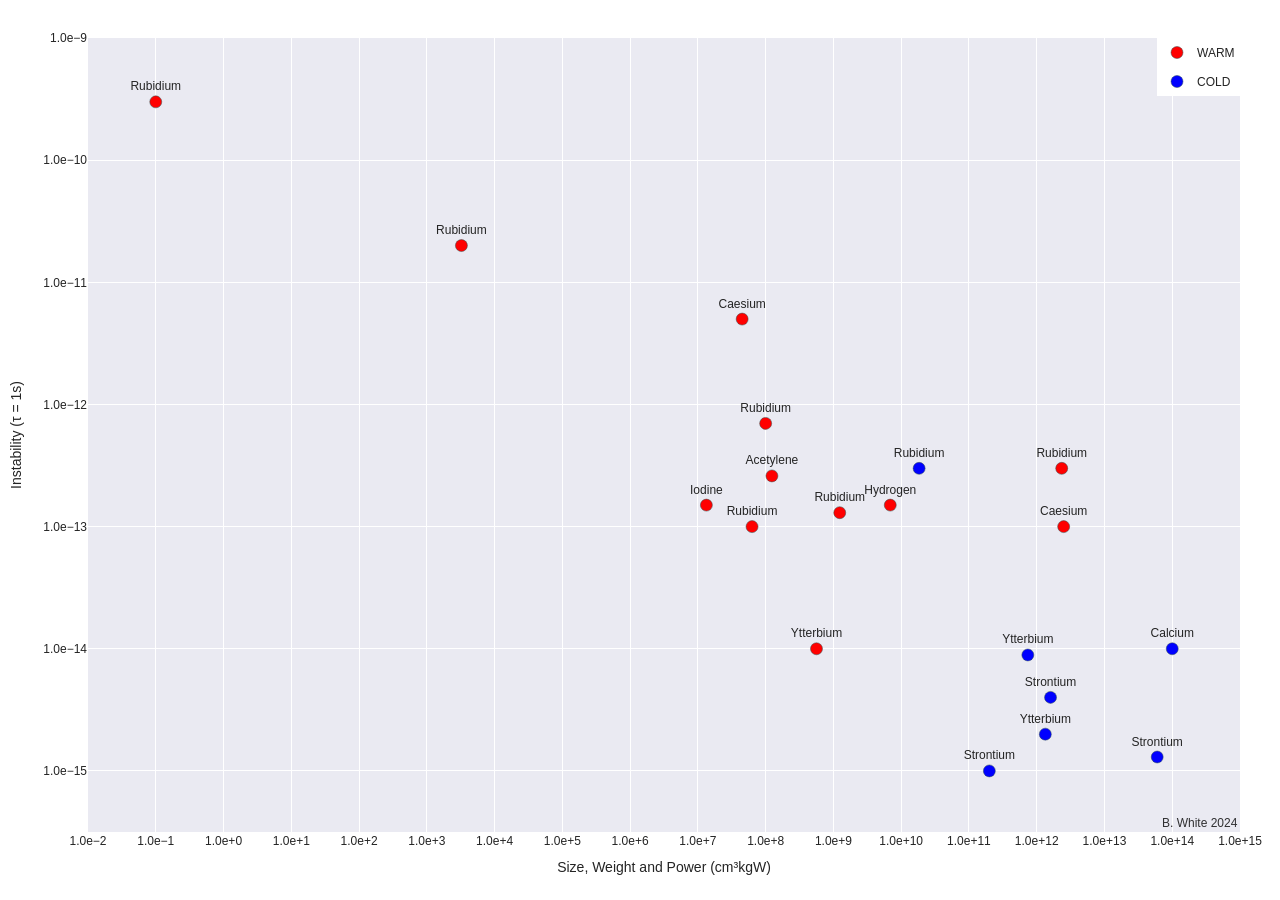
==== atom-plot.html @ 575341ea "updated cold/warm atoms section" ====
<html>
<head><meta charset="utf-8" /></head>
<body>
    <div>                        <script type="text/javascript">window.PlotlyConfig = {MathJaxConfig: 'local'};</script>
        <script type="text/javascript">/**
* plotly.js v2.29.1
* Copyright 2012-2024, Plotly, Inc.
* All rights reserved.
* Licensed under the MIT license
*/
/*! For license information please see plotly.min.js.LICENSE.txt */
!function(t,e){"object"==typeof exports&&"object"==typeof module?module.exports=e():"function"==typeof define&&define.amd?define([],e):"object"==typeof exports?exports.Plotly=e():t.Plotly=e()}(self,(function(){return function(){var t={79288:function(t,e,r){"use strict";var n=r(3400),i={"X,X div":'direction:ltr;font-family:"Open Sans",verdana,arial,sans-serif;margin:0;padding:0;',"X input,X button":'font-family:"Open Sans",verdana,arial,sans-serif;',"X input:focus,X button:focus":"outline:none;","X a":"text-decoration:none;","X a:hover":"text-decoration:none;","X .crisp":"shape-rendering:crispEdges;","X .user-select-none":"-webkit-user-select:none;-moz-user-select:none;-ms-user-select:none;-o-user-select:none;user-select:none;","X svg":"overflow:hidden;","X svg a":"fill:#447adb;","X svg a:hover":"fill:#3c6dc5;","X .main-svg":"position:absolute;top:0;left:0;pointer-events:none;","X .main-svg .draglayer":"pointer-events:all;","X .cursor-default":"cursor:default;","X .cursor-pointer":"cursor:pointer;","X .cursor-crosshair":"cursor:crosshair;","X .cursor-move":"cursor:move;","X .cursor-col-resize":"cursor:col-resize;","X .cursor-row-resize":"cursor:row-resize;","X .cursor-ns-resize":"cursor:ns-resize;","X .cursor-ew-resize":"cursor:ew-resize;","X .cursor-sw-resize":"cursor:sw-resize;","X .cursor-s-resize":"cursor:s-resize;","X .cursor-se-resize":"cursor:se-resize;","X .cursor-w-resize":"cursor:w-resize;","X .cursor-e-resize":"cursor:e-resize;","X .cursor-nw-resize":"cursor:nw-resize;","X .cursor-n-resize":"cursor:n-resize;","X .cursor-ne-resize":"cursor:ne-resize;","X .cursor-grab":"cursor:-webkit-grab;cursor:grab;","X .modebar":"position:absolute;top:2px;right:2px;","X .ease-bg":"-webkit-transition:background-color .3s ease 0s;-moz-transition:background-color .3s ease 0s;-ms-transition:background-color .3s ease 0s;-o-transition:background-color .3s ease 0s;transition:background-color .3s ease 0s;","X .modebar--hover>:not(.watermark)":"opacity:0;-webkit-transition:opacity .3s ease 0s;-moz-transition:opacity .3s ease 0s;-ms-transition:opacity .3s ease 0s;-o-transition:opacity .3s ease 0s;transition:opacity .3s ease 0s;","X:hover .modebar--hover .modebar-group":"opacity:1;","X .modebar-group":"float:left;display:inline-block;box-sizing:border-box;padding-left:8px;position:relative;vertical-align:middle;white-space:nowrap;","X .modebar-btn":"position:relative;font-size:16px;padding:3px 4px;height:22px;cursor:pointer;line-height:normal;box-sizing:border-box;","X .modebar-btn svg":"position:relative;top:2px;","X .modebar.vertical":"display:flex;flex-direction:column;flex-wrap:wrap;align-content:flex-end;max-height:100%;","X .modebar.vertical svg":"top:-1px;","X .modebar.vertical .modebar-group":"display:block;float:none;padding-left:0px;padding-bottom:8px;","X .modebar.vertical .modebar-group .modebar-btn":"display:block;text-align:center;","X [data-title]:before,X [data-title]:after":"position:absolute;-webkit-transform:translate3d(0, 0, 0);-moz-transform:translate3d(0, 0, 0);-ms-transform:translate3d(0, 0, 0);-o-transform:translate3d(0, 0, 0);transform:translate3d(0, 0, 0);display:none;opacity:0;z-index:1001;pointer-events:none;top:110%;right:50%;","X [data-title]:hover:before,X [data-title]:hover:after":"display:block;opacity:1;","X [data-title]:before":'content:"";position:absolute;background:rgba(0,0,0,0);border:6px solid rgba(0,0,0,0);z-index:1002;margin-top:-12px;border-bottom-color:#69738a;margin-right:-6px;',"X [data-title]:after":"content:attr(data-title);background:#69738a;color:#fff;padding:8px 10px;font-size:12px;line-height:12px;white-space:nowrap;margin-right:-18px;border-radius:2px;","X .vertical [data-title]:before,X .vertical [data-title]:after":"top:0%;right:200%;","X .vertical [data-title]:before":"border:6px solid rgba(0,0,0,0);border-left-color:#69738a;margin-top:8px;margin-right:-30px;",Y:'font-family:"Open Sans",verdana,arial,sans-serif;position:fixed;top:50px;right:20px;z-index:10000;font-size:10pt;max-width:180px;',"Y p":"margin:0;","Y .notifier-note":"min-width:180px;max-width:250px;border:1px solid #fff;z-index:3000;margin:0;background-color:#8c97af;background-color:rgba(140,151,175,.9);color:#fff;padding:10px;overflow-wrap:break-word;word-wrap:break-word;-ms-hyphens:auto;-webkit-hyphens:auto;hyphens:auto;","Y .notifier-close":"color:#fff;opacity:.8;float:right;padding:0 5px;background:none;border:none;font-size:20px;font-weight:bold;line-height:20px;","Y .notifier-close:hover":"color:#444;text-decoration:none;cursor:pointer;"};for(var a in i){var o=a.replace(/^,/," ,").replace(/X/g,".js-plotly-plot .plotly").replace(/Y/g,".plotly-notifier");n.addStyleRule(o,i[a])}},86712:function(t,e,r){"use strict";t.exports=r(84224)},37240:function(t,e,r){"use strict";t.exports=r(51132)},29744:function(t,e,r){"use strict";t.exports=r(94456)},29352:function(t,e,r){"use strict";t.exports=r(67244)},96144:function(t,e,r){"use strict";t.exports=r(97776)},53219:function(t,e,r){"use strict";t.exports=r(61712)},4624:function(t,e,r){"use strict";t.exports=r(95856)},54543:function(t,e,r){"use strict";t.exports=r(54272)},45e3:function(t,e,r){"use strict";t.exports=r(85404)},62300:function(t,e,r){"use strict";t.exports=r(26048)},6920:function(t,e,r){"use strict";t.exports=r(66240)},10264:function(t,e,r){"use strict";t.exports=r(40448)},32016:function(t,e,r){"use strict";t.exports=r(64884)},27528:function(t,e,r){"use strict";t.exports=r(15088)},75556:function(t,e,r){"use strict";t.exports=r(76744)},39204:function(t,e,r){"use strict";t.exports=r(94704)},73996:function(t,e,r){"use strict";t.exports=r(62396)},16489:function(t,e,r){"use strict";t.exports=r(32028)},5e3:function(t,e,r){"use strict";t.exports=r(81932)},77280:function(t,e,r){"use strict";t.exports=r(45536)},33992:function(t,e,r){"use strict";t.exports=r(42600)},17600:function(t,e,r){"use strict";t.exports=r(21536)},49116:function(t,e,r){"use strict";t.exports=r(65664)},46808:function(t,e,r){"use strict";t.exports=r(29044)},36168:function(t,e,r){"use strict";t.exports=r(48928)},13792:function(t,e,r){"use strict";var n=r(32016);n.register([r(37240),r(29352),r(5e3),r(33992),r(17600),r(49116),r(6920),r(67484),r(79440),r(39204),r(83096),r(36168),r(20260),r(63560),r(65832),r(46808),r(73996),r(48824),r(89904),r(25120),r(13752),r(4340),r(62300),r(29800),r(8363),r(54543),r(86636),r(42192),r(32140),r(77280),r(89296),r(56816),r(70192),r(45e3),r(27528),r(84764),r(3920),r(50248),r(4624),r(69967),r(10264),r(86152),r(53219),r(81604),r(63796),r(29744),r(89336),r(86712),r(75556),r(16489),r(97312),r(96144)]),t.exports=n},3920:function(t,e,r){"use strict";t.exports=r(43480)},25120:function(t,e,r){"use strict";t.exports=r(6296)},4340:function(t,e,r){"use strict";t.exports=r(7404)},86152:function(t,e,r){"use strict";t.exports=r(65456)},56816:function(t,e,r){"use strict";t.exports=r(22020)},89296:function(t,e,r){"use strict";t.exports=r(29928)},20260:function(t,e,r){"use strict";t.exports=r(75792)},32140:function(t,e,r){"use strict";t.exports=r(156)},84764:function(t,e,r){"use strict";t.exports=r(45499)},48824:function(t,e,r){"use strict";t.exports=r(3296)},69967:function(t,e,r){"use strict";t.exports=r(4184)},8363:function(t,e,r){"use strict";t.exports=r(36952)},86636:function(t,e,r){"use strict";t.exports=r(38983)},70192:function(t,e,r){"use strict";t.exports=r(11572)},81604:function(t,e,r){"use strict";t.exports=r(76924)},63796:function(t,e,r){"use strict";t.exports=r(62944)},89336:function(t,e,r){"use strict";t.exports=r(95443)},67484:function(t,e,r){"use strict";t.exports=r(34864)},97312:function(t,e,r){"use strict";t.exports=r(76272)},42192:function(t,e,r){"use strict";t.exports=r(97924)},29800:function(t,e,r){"use strict";t.exports=r(15436)},63560:function(t,e,r){"use strict";t.exports=r(5621)},89904:function(t,e,r){"use strict";t.exports=r(91304)},50248:function(t,e,r){"use strict";t.exports=r(41724)},65832:function(t,e,r){"use strict";t.exports=r(31991)},79440:function(t,e,r){"use strict";t.exports=r(22869)},13752:function(t,e,r){"use strict";t.exports=r(67776)},83096:function(t,e,r){"use strict";t.exports=r(95952)},72196:function(t){"use strict";t.exports=[{path:"",backoff:0},{path:"M-2.4,-3V3L0.6,0Z",backoff:.6},{path:"M-3.7,-2.5V2.5L1.3,0Z",backoff:1.3},{path:"M-4.45,-3L-1.65,-0.2V0.2L-4.45,3L1.55,0Z",backoff:1.55},{path:"M-2.2,-2.2L-0.2,-0.2V0.2L-2.2,2.2L-1.4,3L1.6,0L-1.4,-3Z",backoff:1.6},{path:"M-4.4,-2.1L-0.6,-0.2V0.2L-4.4,2.1L-4,3L2,0L-4,-3Z",backoff:2},{path:"M2,0A2,2 0 1,1 0,-2A2,2 0 0,1 2,0Z",backoff:0,noRotate:!0},{path:"M2,2V-2H-2V2Z",backoff:0,noRotate:!0}]},13916:function(t,e,r){"use strict";var n=r(72196),i=r(25376),a=r(33816),o=r(31780).templatedArray;r(36208),t.exports=o("annotation",{visible:{valType:"boolean",dflt:!0,editType:"calc+arraydraw"},text:{valType:"string",editType:"calc+arraydraw"},textangle:{valType:"angle",dflt:0,editType:"calc+arraydraw"},font:i({editType:"calc+arraydraw",colorEditType:"arraydraw"}),width:{valType:"number",min:1,dflt:null,editType:"calc+arraydraw"},height:{valType:"number",min:1,dflt:null,editType:"calc+arraydraw"},opacity:{valType:"number",min:0,max:1,dflt:1,editType:"arraydraw"},align:{valType:"enumerated",values:["left","center","right"],dflt:"center",editType:"arraydraw"},valign:{valType:"enumerated",values:["top","middle","bottom"],dflt:"middle",editType:"arraydraw"},bgcolor:{valType:"color",dflt:"rgba(0,0,0,0)",editType:"arraydraw"},bordercolor:{valType:"color",dflt:"rgba(0,0,0,0)",editType:"arraydraw"},borderpad:{valType:"number",min:0,dflt:1,editType:"calc+arraydraw"},borderwidth:{valType:"number",min:0,dflt:1,editType:"calc+arraydraw"},showarrow:{valType:"boolean",dflt:!0,editType:"calc+arraydraw"},arrowcolor:{valType:"color",editType:"arraydraw"},arrowhead:{valType:"integer",min:0,max:n.length,dflt:1,editType:"arraydraw"},startarrowhead:{valType:"integer",min:0,max:n.length,dflt:1,editType:"arraydraw"},arrowside:{valType:"flaglist",flags:["end","start"],extras:["none"],dflt:"end",editType:"arraydraw"},arrowsize:{valType:"number",min:.3,dflt:1,editType:"calc+arraydraw"},startarrowsize:{valType:"number",min:.3,dflt:1,editType:"calc+arraydraw"},arrowwidth:{valType:"number",min:.1,editType:"calc+arraydraw"},standoff:{valType:"number",min:0,dflt:0,editType:"calc+arraydraw"},startstandoff:{valType:"number",min:0,dflt:0,editType:"calc+arraydraw"},ax:{valType:"any",editType:"calc+arraydraw"},ay:{valType:"any",editType:"calc+arraydraw"},axref:{valType:"enumerated",dflt:"pixel",values:["pixel",a.idRegex.x.toString()],editType:"calc"},ayref:{valType:"enumerated",dflt:"pixel",values:["pixel",a.idRegex.y.toString()],editType:"calc"},xref:{valType:"enumerated",values:["paper",a.idRegex.x.toString()],editType:"calc"},x:{valType:"any",editType:"calc+arraydraw"},xanchor:{valType:"enumerated",values:["auto","left","center","right"],dflt:"auto",editType:"calc+arraydraw"},xshift:{valType:"number",dflt:0,editType:"calc+arraydraw"},yref:{valType:"enumerated",values:["paper",a.idRegex.y.toString()],editType:"calc"},y:{valType:"any",editType:"calc+arraydraw"},yanchor:{valType:"enumerated",values:["auto","top","middle","bottom"],dflt:"auto",editType:"calc+arraydraw"},yshift:{valType:"number",dflt:0,editType:"calc+arraydraw"},clicktoshow:{valType:"enumerated",values:[!1,"onoff","onout"],dflt:!1,editType:"arraydraw"},xclick:{valType:"any",editType:"arraydraw"},yclick:{valType:"any",editType:"arraydraw"},hovertext:{valType:"string",editType:"arraydraw"},hoverlabel:{bgcolor:{valType:"color",editType:"arraydraw"},bordercolor:{valType:"color",editType:"arraydraw"},font:i({editType:"arraydraw"}),editType:"arraydraw"},captureevents:{valType:"boolean",editType:"arraydraw"},editType:"calc",_deprecated:{ref:{valType:"string",editType:"calc"}}})},90272:function(t,e,r){"use strict";var n=r(3400),i=r(54460),a=r(23816).draw;function o(t){var e=t._fullLayout;n.filterVisible(e.annotations).forEach((function(e){var r=i.getFromId(t,e.xref),n=i.getFromId(t,e.yref),a=i.getRefType(e.xref),o=i.getRefType(e.yref);e._extremes={},"range"===a&&s(e,r),"range"===o&&s(e,n)}))}function s(t,e){var r,n=e._id,a=n.charAt(0),o=t[a],s=t["a"+a],l=t[a+"ref"],u=t["a"+a+"ref"],c=t["_"+a+"padplus"],f=t["_"+a+"padminus"],h={x:1,y:-1}[a]*t[a+"shift"],p=3*t.arrowsize*t.arrowwidth||0,d=p+h,v=p-h,g=3*t.startarrowsize*t.arrowwidth||0,y=g+h,m=g-h;if(u===l){var x=i.findExtremes(e,[e.r2c(o)],{ppadplus:d,ppadminus:v}),b=i.findExtremes(e,[e.r2c(s)],{ppadplus:Math.max(c,y),ppadminus:Math.max(f,m)});r={min:[x.min[0],b.min[0]],max:[x.max[0],b.max[0]]}}else y=s?y+s:y,m=s?m-s:m,r=i.findExtremes(e,[e.r2c(o)],{ppadplus:Math.max(c,d,y),ppadminus:Math.max(f,v,m)});t._extremes[n]=r}t.exports=function(t){var e=t._fullLayout;if(n.filterVisible(e.annotations).length&&t._fullData.length)return n.syncOrAsync([a,o],t)}},42300:function(t,e,r){"use strict";var n=r(3400),i=r(24040),a=r(31780).arrayEditor;function o(t,e){var r,n,i,a,o,l,u,c=t._fullLayout.annotations,f=[],h=[],p=[],d=(e||[]).length;for(r=0;r<c.length;r++)if(a=(i=c[r]).clicktoshow){for(n=0;n<d;n++)if(l=(o=e[n]).xaxis,u=o.yaxis,l._id===i.xref&&u._id===i.yref&&l.d2r(o.x)===s(i._xclick,l)&&u.d2r(o.y)===s(i._yclick,u)){(i.visible?"onout"===a?h:p:f).push(r);break}n===d&&i.visible&&"onout"===a&&h.push(r)}return{on:f,off:h,explicitOff:p}}function s(t,e){return"log"===e.type?e.l2r(t):e.d2r(t)}t.exports={hasClickToShow:function(t,e){var r=o(t,e);return r.on.length>0||r.explicitOff.length>0},onClick:function(t,e){var r,s,l=o(t,e),u=l.on,c=l.off.concat(l.explicitOff),f={},h=t._fullLayout.annotations;if(u.length||c.length){for(r=0;r<u.length;r++)(s=a(t.layout,"annotations",h[u[r]])).modifyItem("visible",!0),n.extendFlat(f,s.getUpdateObj());for(r=0;r<c.length;r++)(s=a(t.layout,"annotations",h[c[r]])).modifyItem("visible",!1),n.extendFlat(f,s.getUpdateObj());return i.call("update",t,{},f)}}}},87192:function(t,e,r){"use strict";var n=r(3400),i=r(76308);t.exports=function(t,e,r,a){a("opacity");var o=a("bgcolor"),s=a("bordercolor"),l=i.opacity(s);a("borderpad");var u=a("borderwidth"),c=a("showarrow");if(a("text",c?" ":r._dfltTitle.annotation),a("textangle"),n.coerceFont(a,"font",r.font),a("width"),a("align"),a("height")&&a("valign"),c){var f,h,p=a("arrowside");-1!==p.indexOf("end")&&(f=a("arrowhead"),h=a("arrowsize")),-1!==p.indexOf("start")&&(a("startarrowhead",f),a("startarrowsize",h)),a("arrowcolor",l?e.bordercolor:i.defaultLine),a("arrowwidth",2*(l&&u||1)),a("standoff"),a("startstandoff")}var d=a("hovertext"),v=r.hoverlabel||{};if(d){var g=a("hoverlabel.bgcolor",v.bgcolor||(i.opacity(o)?i.rgb(o):i.defaultLine)),y=a("hoverlabel.bordercolor",v.bordercolor||i.contrast(g));n.coerceFont(a,"hoverlabel.font",{family:v.font.family,size:v.font.size,color:v.font.color||y})}a("captureevents",!!d)}},26828:function(t,e,r){"use strict";var n=r(38248),i=r(36896);t.exports=function(t,e,r,a){e=e||{};var o="log"===r&&"linear"===e.type,s="linear"===r&&"log"===e.type;if(o||s)for(var l,u,c=t._fullLayout.annotations,f=e._id.charAt(0),h=0;h<c.length;h++)l=c[h],u="annotations["+h+"].",l[f+"ref"]===e._id&&p(f),l["a"+f+"ref"]===e._id&&p("a"+f);function p(t){var r=l[t],s=null;s=o?i(r,e.range):Math.pow(10,r),n(s)||(s=null),a(u+t,s)}}},45216:function(t,e,r){"use strict";var n=r(3400),i=r(54460),a=r(51272),o=r(87192),s=r(13916);function l(t,e,r){function a(r,i){return n.coerce(t,e,s,r,i)}var l=a("visible"),u=a("clicktoshow");if(l||u){o(t,e,r,a);for(var c=e.showarrow,f=["x","y"],h=[-10,-30],p={_fullLayout:r},d=0;d<2;d++){var v=f[d],g=i.coerceRef(t,e,p,v,"","paper");if("paper"!==g&&i.getFromId(p,g)._annIndices.push(e._index),i.coercePosition(e,p,a,g,v,.5),c){var y="a"+v,m=i.coerceRef(t,e,p,y,"pixel",["pixel","paper"]);"pixel"!==m&&m!==g&&(m=e[y]="pixel");var x="pixel"===m?h[d]:.4;i.coercePosition(e,p,a,m,y,x)}a(v+"anchor"),a(v+"shift")}if(n.noneOrAll(t,e,["x","y"]),c&&n.noneOrAll(t,e,["ax","ay"]),u){var b=a("xclick"),_=a("yclick");e._xclick=void 0===b?e.x:i.cleanPosition(b,p,e.xref),e._yclick=void 0===_?e.y:i.cleanPosition(_,p,e.yref)}}}t.exports=function(t,e){a(t,e,{name:"annotations",handleItemDefaults:l})}},23816:function(t,e,r){"use strict";var n=r(33428),i=r(24040),a=r(7316),o=r(3400),s=o.strTranslate,l=r(54460),u=r(76308),c=r(43616),f=r(93024),h=r(72736),p=r(93972),d=r(86476),v=r(31780).arrayEditor,g=r(33652);function y(t,e){var r=t._fullLayout.annotations[e]||{},n=l.getFromId(t,r.xref),i=l.getFromId(t,r.yref);n&&n.setScale(),i&&i.setScale(),x(t,r,e,!1,n,i)}function m(t,e,r,n,i){var a=i[r],o=i[r+"ref"],s=-1!==r.indexOf("y"),u="domain"===l.getRefType(o),c=s?n.h:n.w;return t?u?a+(s?-e:e)/t._length:t.p2r(t.r2p(a)+e):a+(s?-e:e)/c}function x(t,e,r,a,y,x){var b,_,w=t._fullLayout,T=t._fullLayout._size,k=t._context.edits;a?(b="annotation-"+a,_=a+".annotations"):(b="annotation",_="annotations");var A=v(t.layout,_,e),M=A.modifyBase,S=A.modifyItem,E=A.getUpdateObj;w._infolayer.selectAll("."+b+'[data-index="'+r+'"]').remove();var L="clip"+w._uid+"_ann"+r;if(e._input&&!1!==e.visible){var C={x:{},y:{}},P=+e.textangle||0,O=w._infolayer.append("g").classed(b,!0).attr("data-index",String(r)).style("opacity",e.opacity),I=O.append("g").classed("annotation-text-g",!0),D=k[e.showarrow?"annotationTail":"annotationPosition"],z=e.captureevents||k.annotationText||D,R=I.append("g").style("pointer-events",z?"all":null).call(p,"pointer").on("click",(function(){t._dragging=!1,t.emit("plotly_clickannotation",W(n.event))}));e.hovertext&&R.on("mouseover",(function(){var r=e.hoverlabel,n=r.font,i=this.getBoundingClientRect(),a=t.getBoundingClientRect();f.loneHover({x0:i.left-a.left,x1:i.right-a.left,y:(i.top+i.bottom)/2-a.top,text:e.hovertext,color:r.bgcolor,borderColor:r.bordercolor,fontFamily:n.family,fontSize:n.size,fontColor:n.color},{container:w._hoverlayer.node(),outerContainer:w._paper.node(),gd:t})})).on("mouseout",(function(){f.loneUnhover(w._hoverlayer.node())}));var F=e.borderwidth,B=e.borderpad,N=F+B,j=R.append("rect").attr("class","bg").style("stroke-width",F+"px").call(u.stroke,e.bordercolor).call(u.fill,e.bgcolor),U=e.width||e.height,V=w._topclips.selectAll("#"+L).data(U?[0]:[]);V.enter().append("clipPath").classed("annclip",!0).attr("id",L).append("rect"),V.exit().remove();var q=e.font,H=w._meta?o.templateString(e.text,w._meta):e.text,G=R.append("text").classed("annotation-text",!0).text(H);k.annotationText?G.call(h.makeEditable,{delegate:R,gd:t}).call(Y).on("edit",(function(r){e.text=r,this.call(Y),S("text",r),y&&y.autorange&&M(y._name+".autorange",!0),x&&x.autorange&&M(x._name+".autorange",!0),i.call("_guiRelayout",t,E())})):G.call(Y)}else n.selectAll("#"+L).remove();function W(t){var n={index:r,annotation:e._input,fullAnnotation:e,event:t};return a&&(n.subplotId=a),n}function Y(r){return r.call(c.font,q).attr({"text-anchor":{left:"start",right:"end"}[e.align]||"middle"}),h.convertToTspans(r,t,X),r}function X(){var r=G.selectAll("a");1===r.size()&&r.text()===G.text()&&R.insert("a",":first-child").attr({"xlink:xlink:href":r.attr("xlink:href"),"xlink:xlink:show":r.attr("xlink:show")}).style({cursor:"pointer"}).node().appendChild(j.node());var n=R.select(".annotation-text-math-group"),f=!n.empty(),v=c.bBox((f?n:G).node()),b=v.width,_=v.height,A=e.width||b,z=e.height||_,B=Math.round(A+2*N),q=Math.round(z+2*N);function H(t,e){return"auto"===e&&(e=t<1/3?"left":t>2/3?"right":"center"),{center:0,middle:0,left:.5,bottom:-.5,right:-.5,top:.5}[e]}for(var Y=!1,X=["x","y"],Z=0;Z<X.length;Z++){var K,J,$,Q,tt,et=X[Z],rt=e[et+"ref"]||et,nt=e["a"+et+"ref"],it={x:y,y:x}[et],at=(P+("x"===et?0:-90))*Math.PI/180,ot=B*Math.cos(at),st=q*Math.sin(at),lt=Math.abs(ot)+Math.abs(st),ut=e[et+"anchor"],ct=e[et+"shift"]*("x"===et?1:-1),ft=C[et],ht=l.getRefType(rt);if(it&&"domain"!==ht){var pt=it.r2fraction(e[et]);(pt<0||pt>1)&&(nt===rt?((pt=it.r2fraction(e["a"+et]))<0||pt>1)&&(Y=!0):Y=!0),K=it._offset+it.r2p(e[et]),Q=.5}else{var dt="domain"===ht;"x"===et?($=e[et],K=dt?it._offset+it._length*$:K=T.l+T.w*$):($=1-e[et],K=dt?it._offset+it._length*$:K=T.t+T.h*$),Q=e.showarrow?.5:$}if(e.showarrow){ft.head=K;var vt=e["a"+et];if(tt=ot*H(.5,e.xanchor)-st*H(.5,e.yanchor),nt===rt){var gt=l.getRefType(nt);"domain"===gt?("y"===et&&(vt=1-vt),ft.tail=it._offset+it._length*vt):"paper"===gt?"y"===et?(vt=1-vt,ft.tail=T.t+T.h*vt):ft.tail=T.l+T.w*vt:ft.tail=it._offset+it.r2p(vt),J=tt}else ft.tail=K+vt,J=tt+vt;ft.text=ft.tail+tt;var yt=w["x"===et?"width":"height"];if("paper"===rt&&(ft.head=o.constrain(ft.head,1,yt-1)),"pixel"===nt){var mt=-Math.max(ft.tail-3,ft.text),xt=Math.min(ft.tail+3,ft.text)-yt;mt>0?(ft.tail+=mt,ft.text+=mt):xt>0&&(ft.tail-=xt,ft.text-=xt)}ft.tail+=ct,ft.head+=ct}else J=tt=lt*H(Q,ut),ft.text=K+tt;ft.text+=ct,tt+=ct,J+=ct,e["_"+et+"padplus"]=lt/2+J,e["_"+et+"padminus"]=lt/2-J,e["_"+et+"size"]=lt,e["_"+et+"shift"]=tt}if(Y)R.remove();else{var bt=0,_t=0;if("left"!==e.align&&(bt=(A-b)*("center"===e.align?.5:1)),"top"!==e.valign&&(_t=(z-_)*("middle"===e.valign?.5:1)),f)n.select("svg").attr({x:N+bt-1,y:N+_t}).call(c.setClipUrl,U?L:null,t);else{var wt=N+_t-v.top,Tt=N+bt-v.left;G.call(h.positionText,Tt,wt).call(c.setClipUrl,U?L:null,t)}V.select("rect").call(c.setRect,N,N,A,z),j.call(c.setRect,F/2,F/2,B-F,q-F),R.call(c.setTranslate,Math.round(C.x.text-B/2),Math.round(C.y.text-q/2)),I.attr({transform:"rotate("+P+","+C.x.text+","+C.y.text+")"});var kt,At=function(r,n){O.selectAll(".annotation-arrow-g").remove();var l=C.x.head,f=C.y.head,h=C.x.tail+r,p=C.y.tail+n,v=C.x.text+r,b=C.y.text+n,_=o.rotationXYMatrix(P,v,b),w=o.apply2DTransform(_),A=o.apply2DTransform2(_),L=+j.attr("width"),D=+j.attr("height"),z=v-.5*L,F=z+L,B=b-.5*D,N=B+D,U=[[z,B,z,N],[z,N,F,N],[F,N,F,B],[F,B,z,B]].map(A);if(!U.reduce((function(t,e){return t^!!o.segmentsIntersect(l,f,l+1e6,f+1e6,e[0],e[1],e[2],e[3])}),!1)){U.forEach((function(t){var e=o.segmentsIntersect(h,p,l,f,t[0],t[1],t[2],t[3]);e&&(h=e.x,p=e.y)}));var V=e.arrowwidth,q=e.arrowcolor,H=e.arrowside,G=O.append("g").style({opacity:u.opacity(q)}).classed("annotation-arrow-g",!0),W=G.append("path").attr("d","M"+h+","+p+"L"+l+","+f).style("stroke-width",V+"px").call(u.stroke,u.rgb(q));if(g(W,H,e),k.annotationPosition&&W.node().parentNode&&!a){var Y=l,X=f;if(e.standoff){var Z=Math.sqrt(Math.pow(l-h,2)+Math.pow(f-p,2));Y+=e.standoff*(h-l)/Z,X+=e.standoff*(p-f)/Z}var K,J,$=G.append("path").classed("annotation-arrow",!0).classed("anndrag",!0).classed("cursor-move",!0).attr({d:"M3,3H-3V-3H3ZM0,0L"+(h-Y)+","+(p-X),transform:s(Y,X)}).style("stroke-width",V+6+"px").call(u.stroke,"rgba(0,0,0,0)").call(u.fill,"rgba(0,0,0,0)");d.init({element:$.node(),gd:t,prepFn:function(){var t=c.getTranslate(R);K=t.x,J=t.y,y&&y.autorange&&M(y._name+".autorange",!0),x&&x.autorange&&M(x._name+".autorange",!0)},moveFn:function(t,r){var n=w(K,J),i=n[0]+t,a=n[1]+r;R.call(c.setTranslate,i,a),S("x",m(y,t,"x",T,e)),S("y",m(x,r,"y",T,e)),e.axref===e.xref&&S("ax",m(y,t,"ax",T,e)),e.ayref===e.yref&&S("ay",m(x,r,"ay",T,e)),G.attr("transform",s(t,r)),I.attr({transform:"rotate("+P+","+i+","+a+")"})},doneFn:function(){i.call("_guiRelayout",t,E());var e=document.querySelector(".js-notes-box-panel");e&&e.redraw(e.selectedObj)}})}}};e.showarrow&&At(0,0),D&&d.init({element:R.node(),gd:t,prepFn:function(){kt=I.attr("transform")},moveFn:function(t,r){var n="pointer";if(e.showarrow)e.axref===e.xref?S("ax",m(y,t,"ax",T,e)):S("ax",e.ax+t),e.ayref===e.yref?S("ay",m(x,r,"ay",T.w,e)):S("ay",e.ay+r),At(t,r);else{if(a)return;var i,o;if(y)i=m(y,t,"x",T,e);else{var l=e._xsize/T.w,u=e.x+(e._xshift-e.xshift)/T.w-l/2;i=d.align(u+t/T.w,l,0,1,e.xanchor)}if(x)o=m(x,r,"y",T,e);else{var c=e._ysize/T.h,f=e.y-(e._yshift+e.yshift)/T.h-c/2;o=d.align(f-r/T.h,c,0,1,e.yanchor)}S("x",i),S("y",o),y&&x||(n=d.getCursor(y?.5:i,x?.5:o,e.xanchor,e.yanchor))}I.attr({transform:s(t,r)+kt}),p(R,n)},clickFn:function(r,n){e.captureevents&&t.emit("plotly_clickannotation",W(n))},doneFn:function(){p(R),i.call("_guiRelayout",t,E());var e=document.querySelector(".js-notes-box-panel");e&&e.redraw(e.selectedObj)}})}}}t.exports={draw:function(t){var e=t._fullLayout;e._infolayer.selectAll(".annotation").remove();for(var r=0;r<e.annotations.length;r++)e.annotations[r].visible&&y(t,r);return a.previousPromises(t)},drawOne:y,drawRaw:x}},33652:function(t,e,r){"use strict";var n=r(33428),i=r(76308),a=r(72196),o=r(3400),s=o.strScale,l=o.strRotate,u=o.strTranslate;t.exports=function(t,e,r){var o,c,f,h,p=t.node(),d=a[r.arrowhead||0],v=a[r.startarrowhead||0],g=(r.arrowwidth||1)*(r.arrowsize||1),y=(r.arrowwidth||1)*(r.startarrowsize||1),m=e.indexOf("start")>=0,x=e.indexOf("end")>=0,b=d.backoff*g+r.standoff,_=v.backoff*y+r.startstandoff;if("line"===p.nodeName){o={x:+t.attr("x1"),y:+t.attr("y1")},c={x:+t.attr("x2"),y:+t.attr("y2")};var w=o.x-c.x,T=o.y-c.y;if(h=(f=Math.atan2(T,w))+Math.PI,b&&_&&b+_>Math.sqrt(w*w+T*T))return void D();if(b){if(b*b>w*w+T*T)return void D();var k=b*Math.cos(f),A=b*Math.sin(f);c.x+=k,c.y+=A,t.attr({x2:c.x,y2:c.y})}if(_){if(_*_>w*w+T*T)return void D();var M=_*Math.cos(f),S=_*Math.sin(f);o.x-=M,o.y-=S,t.attr({x1:o.x,y1:o.y})}}else if("path"===p.nodeName){var E=p.getTotalLength(),L="";if(E<b+_)return void D();var C=p.getPointAtLength(0),P=p.getPointAtLength(.1);f=Math.atan2(C.y-P.y,C.x-P.x),o=p.getPointAtLength(Math.min(_,E)),L="0px,"+_+"px,";var O=p.getPointAtLength(E),I=p.getPointAtLength(E-.1);h=Math.atan2(O.y-I.y,O.x-I.x),c=p.getPointAtLength(Math.max(0,E-b)),L+=E-(L?_+b:b)+"px,"+E+"px",t.style("stroke-dasharray",L)}function D(){t.style("stroke-dasharray","0px,100px")}function z(e,a,o,c){e.path&&(e.noRotate&&(o=0),n.select(p.parentNode).append("path").attr({class:t.attr("class"),d:e.path,transform:u(a.x,a.y)+l(180*o/Math.PI)+s(c)}).style({fill:i.rgb(r.arrowcolor),"stroke-width":0}))}m&&z(v,o,f,y),x&&z(d,c,h,g)}},79180:function(t,e,r){"use strict";var n=r(23816),i=r(42300);t.exports={moduleType:"component",name:"annotations",layoutAttributes:r(13916),supplyLayoutDefaults:r(45216),includeBasePlot:r(36632)("annotations"),calcAutorange:r(90272),draw:n.draw,drawOne:n.drawOne,drawRaw:n.drawRaw,hasClickToShow:i.hasClickToShow,onClick:i.onClick,convertCoords:r(26828)}},45899:function(t,e,r){"use strict";var n=r(13916),i=r(67824).overrideAll,a=r(31780).templatedArray;t.exports=i(a("annotation",{visible:n.visible,x:{valType:"any"},y:{valType:"any"},z:{valType:"any"},ax:{valType:"number"},ay:{valType:"number"},xanchor:n.xanchor,xshift:n.xshift,yanchor:n.yanchor,yshift:n.yshift,text:n.text,textangle:n.textangle,font:n.font,width:n.width,height:n.height,opacity:n.opacity,align:n.align,valign:n.valign,bgcolor:n.bgcolor,bordercolor:n.bordercolor,borderpad:n.borderpad,borderwidth:n.borderwidth,showarrow:n.showarrow,arrowcolor:n.arrowcolor,arrowhead:n.arrowhead,startarrowhead:n.startarrowhead,arrowside:n.arrowside,arrowsize:n.arrowsize,startarrowsize:n.startarrowsize,arrowwidth:n.arrowwidth,standoff:n.standoff,startstandoff:n.startstandoff,hovertext:n.hovertext,hoverlabel:n.hoverlabel,captureevents:n.captureevents}),"calc","from-root")},42456:function(t,e,r){"use strict";var n=r(3400),i=r(54460);function a(t,e){var r=e.fullSceneLayout.domain,a=e.fullLayout._size,o={pdata:null,type:"linear",autorange:!1,range:[-1/0,1/0]};t._xa={},n.extendFlat(t._xa,o),i.setConvert(t._xa),t._xa._offset=a.l+r.x[0]*a.w,t._xa.l2p=function(){return.5*(1+t._pdata[0]/t._pdata[3])*a.w*(r.x[1]-r.x[0])},t._ya={},n.extendFlat(t._ya,o),i.setConvert(t._ya),t._ya._offset=a.t+(1-r.y[1])*a.h,t._ya.l2p=function(){return.5*(1-t._pdata[1]/t._pdata[3])*a.h*(r.y[1]-r.y[0])}}t.exports=function(t){for(var e=t.fullSceneLayout.annotations,r=0;r<e.length;r++)a(e[r],t);t.fullLayout._infolayer.selectAll(".annotation-"+t.id).remove()}},52808:function(t,e,r){"use strict";var n=r(3400),i=r(54460),a=r(51272),o=r(87192),s=r(45899);function l(t,e,r,a){function l(r,i){return n.coerce(t,e,s,r,i)}function u(t){var n=t+"axis",a={_fullLayout:{}};return a._fullLayout[n]=r[n],i.coercePosition(e,a,l,t,t,.5)}l("visible")&&(o(t,e,a.fullLayout,l),u("x"),u("y"),u("z"),n.noneOrAll(t,e,["x","y","z"]),e.xref="x",e.yref="y",e.zref="z",l("xanchor"),l("yanchor"),l("xshift"),l("yshift"),e.showarrow&&(e.axref="pixel",e.ayref="pixel",l("ax",-10),l("ay",-30),n.noneOrAll(t,e,["ax","ay"])))}t.exports=function(t,e,r){a(t,e,{name:"annotations",handleItemDefaults:l,fullLayout:r.fullLayout})}},71836:function(t,e,r){"use strict";var n=r(23816).drawRaw,i=r(94424),a=["x","y","z"];t.exports=function(t){for(var e=t.fullSceneLayout,r=t.dataScale,o=e.annotations,s=0;s<o.length;s++){for(var l=o[s],u=!1,c=0;c<3;c++){var f=a[c],h=l[f],p=e[f+"axis"].r2fraction(h);if(p<0||p>1){u=!0;break}}u?t.fullLayout._infolayer.select(".annotation-"+t.id+'[data-index="'+s+'"]').remove():(l._pdata=i(t.glplot.cameraParams,[e.xaxis.r2l(l.x)*r[0],e.yaxis.r2l(l.y)*r[1],e.zaxis.r2l(l.z)*r[2]]),n(t.graphDiv,l,s,t.id,l._xa,l._ya))}}},56864:function(t,e,r){"use strict";var n=r(24040),i=r(3400);t.exports={moduleType:"component",name:"annotations3d",schema:{subplots:{scene:{annotations:r(45899)}}},layoutAttributes:r(45899),handleDefaults:r(52808),includeBasePlot:function(t,e){var r=n.subplotsRegistry.gl3d;if(r)for(var a=r.attrRegex,o=Object.keys(t),s=0;s<o.length;s++){var l=o[s];a.test(l)&&(t[l].annotations||[]).length&&(i.pushUnique(e._basePlotModules,r),i.pushUnique(e._subplots.gl3d,l))}},convert:r(42456),draw:r(71836)}},54976:function(t,e,r){"use strict";t.exports=r(38700),r(15168),r(67020),r(89792),r(55668),r(65168),r(2084),r(26368),r(24747),r(65616),r(30632),r(73040),r(1104),r(51456),r(4592),r(45348)},97776:function(t,e,r){"use strict";var n=r(54976),i=r(3400),a=r(39032),o=a.EPOCHJD,s=a.ONEDAY,l={valType:"enumerated",values:i.sortObjectKeys(n.calendars),editType:"calc",dflt:"gregorian"},u=function(t,e,r,n){var a={};return a[r]=l,i.coerce(t,e,a,r,n)},c="##",f={d:{0:"dd","-":"d"},e:{0:"d","-":"d"},a:{0:"D","-":"D"},A:{0:"DD","-":"DD"},j:{0:"oo","-":"o"},W:{0:"ww","-":"w"},m:{0:"mm","-":"m"},b:{0:"M","-":"M"},B:{0:"MM","-":"MM"},y:{0:"yy","-":"yy"},Y:{0:"yyyy","-":"yyyy"},U:c,w:c,c:{0:"D M d %X yyyy","-":"D M d %X yyyy"},x:{0:"mm/dd/yyyy","-":"mm/dd/yyyy"}},h={};function p(t){var e=h[t];return e||(h[t]=n.instance(t))}function d(t){return i.extendFlat({},l,{description:t})}function v(t){return"Sets the calendar system to use with `"+t+"` date data."}var g={xcalendar:d(v("x"))},y=i.extendFlat({},g,{ycalendar:d(v("y"))}),m=i.extendFlat({},y,{zcalendar:d(v("z"))}),x=d(["Sets the calendar system to use for `range` and `tick0`","if this is a date axis. This does not set the calendar for","interpreting data on this axis, that's specified in the trace","or via the global `layout.calendar`"].join(" "));t.exports={moduleType:"component",name:"calendars",schema:{traces:{scatter:y,bar:y,box:y,heatmap:y,contour:y,histogram:y,histogram2d:y,histogram2dcontour:y,scatter3d:m,surface:m,mesh3d:m,scattergl:y,ohlc:g,candlestick:g},layout:{calendar:d(["Sets the default calendar system to use for interpreting and","displaying dates throughout the plot."].join(" "))},subplots:{xaxis:{calendar:x},yaxis:{calendar:x},scene:{xaxis:{calendar:x},yaxis:{calendar:x},zaxis:{calendar:x}},polar:{radialaxis:{calendar:x}}},transforms:{filter:{valuecalendar:d(["WARNING: All transforms are deprecated and may be removed from the API in next major version.","Sets the calendar system to use for `value`, if it is a date."].join(" ")),targetcalendar:d(["WARNING: All transforms are deprecated and may be removed from the API in next major version.","Sets the calendar system to use for `target`, if it is an","array of dates. If `target` is a string (eg *x*) we use the","corresponding trace attribute (eg `xcalendar`) if it exists,","even if `targetcalendar` is provided."].join(" "))}}},layoutAttributes:l,handleDefaults:u,handleTraceDefaults:function(t,e,r,n){for(var i=0;i<r.length;i++)u(t,e,r[i]+"calendar",n.calendar)},CANONICAL_SUNDAY:{chinese:"2000-01-02",coptic:"2000-01-03",discworld:"2000-01-03",ethiopian:"2000-01-05",hebrew:"5000-01-01",islamic:"1000-01-02",julian:"2000-01-03",mayan:"5000-01-01",nanakshahi:"1000-01-05",nepali:"2000-01-05",persian:"1000-01-01",jalali:"1000-01-01",taiwan:"1000-01-04",thai:"2000-01-04",ummalqura:"1400-01-06"},CANONICAL_TICK:{chinese:"2000-01-01",coptic:"2000-01-01",discworld:"2000-01-01",ethiopian:"2000-01-01",hebrew:"5000-01-01",islamic:"1000-01-01",julian:"2000-01-01",mayan:"5000-01-01",nanakshahi:"1000-01-01",nepali:"2000-01-01",persian:"1000-01-01",jalali:"1000-01-01",taiwan:"1000-01-01",thai:"2000-01-01",ummalqura:"1400-01-01"},DFLTRANGE:{chinese:["2000-01-01","2001-01-01"],coptic:["1700-01-01","1701-01-01"],discworld:["1800-01-01","1801-01-01"],ethiopian:["2000-01-01","2001-01-01"],hebrew:["5700-01-01","5701-01-01"],islamic:["1400-01-01","1401-01-01"],julian:["2000-01-01","2001-01-01"],mayan:["5200-01-01","5201-01-01"],nanakshahi:["0500-01-01","0501-01-01"],nepali:["2000-01-01","2001-01-01"],persian:["1400-01-01","1401-01-01"],jalali:["1400-01-01","1401-01-01"],taiwan:["0100-01-01","0101-01-01"],thai:["2500-01-01","2501-01-01"],ummalqura:["1400-01-01","1401-01-01"]},getCal:p,worldCalFmt:function(t,e,r){for(var n,i,a,l,u,h=Math.floor((e+.05)/s)+o,d=p(r).fromJD(h),v=0;-1!==(v=t.indexOf("%",v));)"0"===(n=t.charAt(v+1))||"-"===n||"_"===n?(a=3,i=t.charAt(v+2),"_"===n&&(n="-")):(i=n,n="0",a=2),(l=f[i])?(u=l===c?c:d.formatDate(l[n]),t=t.substr(0,v)+u+t.substr(v+a),v+=u.length):v+=a;return t}}},22548:function(t,e){"use strict";e.defaults=["#1f77b4","#ff7f0e","#2ca02c","#d62728","#9467bd","#8c564b","#e377c2","#7f7f7f","#bcbd22","#17becf"],e.defaultLine="#444",e.lightLine="#eee",e.background="#fff",e.borderLine="#BEC8D9",e.lightFraction=1e3/11},76308:function(t,e,r){"use strict";var n=r(49760),i=r(38248),a=r(38116).isTypedArray,o=t.exports={},s=r(22548);o.defaults=s.defaults;var l=o.defaultLine=s.defaultLine;o.lightLine=s.lightLine;var u=o.background=s.background;function c(t){if(i(t)||"string"!=typeof t)return t;var e=t.trim();if("rgb"!==e.substr(0,3))return t;var r=e.match(/^rgba?\s*\(([^()]*)\)$/);if(!r)return t;var n=r[1].trim().split(/\s*[\s,]\s*/),a="a"===e.charAt(3)&&4===n.length;if(!a&&3!==n.length)return t;for(var o=0;o<n.length;o++){if(!n[o].length)return t;if(n[o]=Number(n[o]),!(n[o]>=0))return t;if(3===o)n[o]>1&&(n[o]=1);else if(n[o]>=1)return t}var s=Math.round(255*n[0])+", "+Math.round(255*n[1])+", "+Math.round(255*n[2]);return a?"rgba("+s+", "+n[3]+")":"rgb("+s+")"}o.tinyRGB=function(t){var e=t.toRgb();return"rgb("+Math.round(e.r)+", "+Math.round(e.g)+", "+Math.round(e.b)+")"},o.rgb=function(t){return o.tinyRGB(n(t))},o.opacity=function(t){return t?n(t).getAlpha():0},o.addOpacity=function(t,e){var r=n(t).toRgb();return"rgba("+Math.round(r.r)+", "+Math.round(r.g)+", "+Math.round(r.b)+", "+e+")"},o.combine=function(t,e){var r=n(t).toRgb();if(1===r.a)return n(t).toRgbString();var i=n(e||u).toRgb(),a=1===i.a?i:{r:255*(1-i.a)+i.r*i.a,g:255*(1-i.a)+i.g*i.a,b:255*(1-i.a)+i.b*i.a},o={r:a.r*(1-r.a)+r.r*r.a,g:a.g*(1-r.a)+r.g*r.a,b:a.b*(1-r.a)+r.b*r.a};return n(o).toRgbString()},o.contrast=function(t,e,r){var i=n(t);return 1!==i.getAlpha()&&(i=n(o.combine(t,u))),(i.isDark()?e?i.lighten(e):u:r?i.darken(r):l).toString()},o.stroke=function(t,e){var r=n(e);t.style({stroke:o.tinyRGB(r),"stroke-opacity":r.getAlpha()})},o.fill=function(t,e){var r=n(e);t.style({fill:o.tinyRGB(r),"fill-opacity":r.getAlpha()})},o.clean=function(t){if(t&&"object"==typeof t){var e,r,n,i,s=Object.keys(t);for(e=0;e<s.length;e++)if(i=t[n=s[e]],"color"===n.substr(n.length-5))if(Array.isArray(i))for(r=0;r<i.length;r++)i[r]=c(i[r]);else t[n]=c(i);else if("colorscale"===n.substr(n.length-10)&&Array.isArray(i))for(r=0;r<i.length;r++)Array.isArray(i[r])&&(i[r][1]=c(i[r][1]));else if(Array.isArray(i)){var l=i[0];if(!Array.isArray(l)&&l&&"object"==typeof l)for(r=0;r<i.length;r++)o.clean(i[r])}else i&&"object"==typeof i&&!a(i)&&o.clean(i)}}},42996:function(t,e,r){"use strict";var n=r(94724),i=r(25376),a=r(92880).extendFlat,o=r(67824).overrideAll;t.exports=o({orientation:{valType:"enumerated",values:["h","v"],dflt:"v"},thicknessmode:{valType:"enumerated",values:["fraction","pixels"],dflt:"pixels"},thickness:{valType:"number",min:0,dflt:30},lenmode:{valType:"enumerated",values:["fraction","pixels"],dflt:"fraction"},len:{valType:"number",min:0,dflt:1},x:{valType:"number"},xref:{valType:"enumerated",dflt:"paper",values:["container","paper"],editType:"layoutstyle"},xanchor:{valType:"enumerated",values:["left","center","right"]},xpad:{valType:"number",min:0,dflt:10},y:{valType:"number"},yref:{valType:"enumerated",dflt:"paper",values:["container","paper"],editType:"layoutstyle"},yanchor:{valType:"enumerated",values:["top","middle","bottom"]},ypad:{valType:"number",min:0,dflt:10},outlinecolor:n.linecolor,outlinewidth:n.linewidth,bordercolor:n.linecolor,borderwidth:{valType:"number",min:0,dflt:0},bgcolor:{valType:"color",dflt:"rgba(0,0,0,0)"},tickmode:n.minor.tickmode,nticks:n.nticks,tick0:n.tick0,dtick:n.dtick,tickvals:n.tickvals,ticktext:n.ticktext,ticks:a({},n.ticks,{dflt:""}),ticklabeloverflow:a({},n.ticklabeloverflow,{}),ticklabelposition:{valType:"enumerated",values:["outside","inside","outside top","inside top","outside left","inside left","outside right","inside right","outside bottom","inside bottom"],dflt:"outside"},ticklen:n.ticklen,tickwidth:n.tickwidth,tickcolor:n.tickcolor,ticklabelstep:n.ticklabelstep,showticklabels:n.showticklabels,labelalias:n.labelalias,tickfont:i({}),tickangle:n.tickangle,tickformat:n.tickformat,tickformatstops:n.tickformatstops,tickprefix:n.tickprefix,showtickprefix:n.showtickprefix,ticksuffix:n.ticksuffix,showticksuffix:n.showticksuffix,separatethousands:n.separatethousands,exponentformat:n.exponentformat,minexponent:n.minexponent,showexponent:n.showexponent,title:{text:{valType:"string"},font:i({}),side:{valType:"enumerated",values:["right","top","bottom"]}},_deprecated:{title:{valType:"string"},titlefont:i({}),titleside:{valType:"enumerated",values:["right","top","bottom"],dflt:"top"}}},"colorbars","from-root")},63964:function(t){"use strict";t.exports={cn:{colorbar:"colorbar",cbbg:"cbbg",cbfill:"cbfill",cbfills:"cbfills",cbline:"cbline",cblines:"cblines",cbaxis:"cbaxis",cbtitleunshift:"cbtitleunshift",cbtitle:"cbtitle",cboutline:"cboutline",crisp:"crisp",jsPlaceholder:"js-placeholder"}}},64013:function(t,e,r){"use strict";var n=r(3400),i=r(31780),a=r(26332),o=r(25404),s=r(95936),l=r(42568),u=r(42996);t.exports=function(t,e,r){var c=i.newContainer(e,"colorbar"),f=t.colorbar||{};function h(t,e){return n.coerce(f,c,u,t,e)}var p=r.margin||{t:0,b:0,l:0,r:0},d=r.width-p.l-p.r,v=r.height-p.t-p.b,g="v"===h("orientation"),y=h("thicknessmode");h("thickness","fraction"===y?30/(g?d:v):30);var m=h("lenmode");h("len","fraction"===m?1:g?v:d);var x,b,_,w="paper"===h("yref"),T="paper"===h("xref"),k="left";g?(_="middle",k=T?"left":"right",x=T?1.02:1,b=.5):(_=w?"bottom":"top",k="center",x=.5,b=w?1.02:1),n.coerce(f,c,{x:{valType:"number",min:T?-2:0,max:T?3:1,dflt:x}},"x"),n.coerce(f,c,{y:{valType:"number",min:w?-2:0,max:w?3:1,dflt:b}},"y"),h("xanchor",k),h("xpad"),h("yanchor",_),h("ypad"),n.noneOrAll(f,c,["x","y"]),h("outlinecolor"),h("outlinewidth"),h("bordercolor"),h("borderwidth"),h("bgcolor");var A=n.coerce(f,c,{ticklabelposition:{valType:"enumerated",dflt:"outside",values:g?["outside","inside","outside top","inside top","outside bottom","inside bottom"]:["outside","inside","outside left","inside left","outside right","inside right"]}},"ticklabelposition");h("ticklabeloverflow",-1!==A.indexOf("inside")?"hide past domain":"hide past div"),a(f,c,h,"linear");var M=r.font,S={noAutotickangles:!0,outerTicks:!1,font:M};-1!==A.indexOf("inside")&&(S.bgColor="black"),l(f,c,h,"linear",S),s(f,c,h,"linear",S),o(f,c,h,"linear",S),h("title.text",r._dfltTitle.colorbar);var E=c.showticklabels?c.tickfont:M,L=n.extendFlat({},E,{color:M.color,size:n.bigFont(E.size)});n.coerceFont(h,"title.font",L),h("title.side",g?"top":"right")}},37848:function(t,e,r){"use strict";var n=r(33428),i=r(49760),a=r(7316),o=r(24040),s=r(54460),l=r(86476),u=r(3400),c=u.strTranslate,f=r(92880).extendFlat,h=r(93972),p=r(43616),d=r(76308),v=r(81668),g=r(72736),y=r(94288).flipScale,m=r(28336),x=r(37668),b=r(94724),_=r(84284),w=_.LINE_SPACING,T=_.FROM_TL,k=_.FROM_BR,A=r(63964).cn;t.exports={draw:function(t){var e=t._fullLayout._infolayer.selectAll("g."+A.colorbar).data(function(t){var e,r,n,i,a=t._fullLayout,o=t.calcdata,s=[];function l(t){return f(t,{_fillcolor:null,_line:{color:null,width:null,dash:null},_levels:{start:null,end:null,size:null},_filllevels:null,_fillgradient:null,_zrange:null})}function u(){"function"==typeof i.calc?i.calc(t,n,e):(e._fillgradient=r.reversescale?y(r.colorscale):r.colorscale,e._zrange=[r[i.min],r[i.max]])}for(var c=0;c<o.length;c++){var h=o[c];if((n=h[0].trace)._module){var p=n._module.colorbar;if(!0===n.visible&&p)for(var d=Array.isArray(p),v=d?p:[p],g=0;g<v.length;g++){var m=(i=v[g]).container;(r=m?n[m]:n)&&r.showscale&&((e=l(r.colorbar))._id="cb"+n.uid+(d&&m?"-"+m:""),e._traceIndex=n.index,e._propPrefix=(m?m+".":"")+"colorbar.",e._meta=n._meta,u(),s.push(e))}}}for(var x in a._colorAxes)if((r=a[x]).showscale){var b=a._colorAxes[x];(e=l(r.colorbar))._id="cb"+x,e._propPrefix=x+".colorbar.",e._meta=a._meta,i={min:"cmin",max:"cmax"},"heatmap"!==b[0]&&(n=b[1],i.calc=n._module.colorbar.calc),u(),s.push(e)}return s}(t),(function(t){return t._id}));e.enter().append("g").attr("class",(function(t){return t._id})).classed(A.colorbar,!0),e.each((function(e){var r=n.select(this);u.ensureSingle(r,"rect",A.cbbg),u.ensureSingle(r,"g",A.cbfills),u.ensureSingle(r,"g",A.cblines),u.ensureSingle(r,"g",A.cbaxis,(function(t){t.classed(A.crisp,!0)})),u.ensureSingle(r,"g",A.cbtitleunshift,(function(t){t.append("g").classed(A.cbtitle,!0)})),u.ensureSingle(r,"rect",A.cboutline);var y=function(t,e,r){var o="v"===e.orientation,l=e.len,h=e.lenmode,y=e.thickness,_=e.thicknessmode,M=e.outlinewidth,S=e.borderwidth,E=e.bgcolor,L=e.xanchor,C=e.yanchor,P=e.xpad,O=e.ypad,I=e.x,D=o?e.y:1-e.y,z="paper"===e.yref,R="paper"===e.xref,F=r._fullLayout,B=F._size,N=e._fillcolor,j=e._line,U=e.title,V=U.side,q=e._zrange||n.extent(("function"==typeof N?N:j.color).domain()),H="function"==typeof j.color?j.color:function(){return j.color},G="function"==typeof N?N:function(){return N},W=e._levels,Y=function(t,e,r){var n,i,a=e._levels,o=[],s=[],l=a.end+a.size/100,u=a.size,c=1.001*r[0]-.001*r[1],f=1.001*r[1]-.001*r[0];for(i=0;i<1e5&&(n=a.start+i*u,!(u>0?n>=l:n<=l));i++)n>c&&n<f&&o.push(n);if(e._fillgradient)s=[0];else if("function"==typeof e._fillcolor){var h=e._filllevels;if(h)for(l=h.end+h.size/100,u=h.size,i=0;i<1e5&&(n=h.start+i*u,!(u>0?n>=l:n<=l));i++)n>r[0]&&n<r[1]&&s.push(n);else(s=o.map((function(t){return t-a.size/2}))).push(s[s.length-1]+a.size)}else e._fillcolor&&"string"==typeof e._fillcolor&&(s=[0]);return a.size<0&&(o.reverse(),s.reverse()),{line:o,fill:s}}(0,e,q),X=Y.fill,Z=Y.line,K=Math.round(y*("fraction"===_?o?B.w:B.h:1)),J=K/(o?B.w:B.h),$=Math.round(l*("fraction"===h?o?B.h:B.w:1)),Q=$/(o?B.h:B.w),tt=R?B.w:r._fullLayout.width,et=z?B.h:r._fullLayout.height,rt=Math.round(o?I*tt+P:D*et+O),nt={center:.5,right:1}[L]||0,it={top:1,middle:.5}[C]||0,at=o?I-nt*J:D-it*J,ot=o?D-it*Q:I-nt*Q,st=Math.round(o?et*(1-ot):tt*ot);e._lenFrac=Q,e._thickFrac=J,e._uFrac=at,e._vFrac=ot;var lt=e._axis=function(t,e,r){var n=t._fullLayout,i="v"===e.orientation,a={type:"linear",range:r,tickmode:e.tickmode,nticks:e.nticks,tick0:e.tick0,dtick:e.dtick,tickvals:e.tickvals,ticktext:e.ticktext,ticks:e.ticks,ticklen:e.ticklen,tickwidth:e.tickwidth,tickcolor:e.tickcolor,showticklabels:e.showticklabels,labelalias:e.labelalias,ticklabelposition:e.ticklabelposition,ticklabeloverflow:e.ticklabeloverflow,ticklabelstep:e.ticklabelstep,tickfont:e.tickfont,tickangle:e.tickangle,tickformat:e.tickformat,exponentformat:e.exponentformat,minexponent:e.minexponent,separatethousands:e.separatethousands,showexponent:e.showexponent,showtickprefix:e.showtickprefix,tickprefix:e.tickprefix,showticksuffix:e.showticksuffix,ticksuffix:e.ticksuffix,title:e.title,showline:!0,anchor:"free",side:i?"right":"bottom",position:1},o=i?"y":"x",s={type:"linear",_id:o+e._id},l={letter:o,font:n.font,noAutotickangles:"y"===o,noHover:!0,noTickson:!0,noTicklabelmode:!0,noInsideRange:!0,calendar:n.calendar};function c(t,e){return u.coerce(a,s,b,t,e)}return m(a,s,c,l,n),x(a,s,c,l),s}(r,e,q);lt.position=J+(o?I+P/B.w:D+O/B.h);var ut=-1!==["top","bottom"].indexOf(V);if(o&&ut&&(lt.title.side=V,lt.titlex=I+P/B.w,lt.titley=ot+("top"===U.side?Q-O/B.h:O/B.h)),o||ut||(lt.title.side=V,lt.titley=D+O/B.h,lt.titlex=ot+P/B.w),j.color&&"auto"===e.tickmode){lt.tickmode="linear",lt.tick0=W.start;var ct=W.size,ft=u.constrain($/50,4,15)+1,ht=(q[1]-q[0])/((e.nticks||ft)*ct);if(ht>1){var pt=Math.pow(10,Math.floor(Math.log(ht)/Math.LN10));ct*=pt*u.roundUp(ht/pt,[2,5,10]),(Math.abs(W.start)/W.size+1e-6)%1<2e-6&&(lt.tick0=0)}lt.dtick=ct}lt.domain=o?[ot+O/B.h,ot+Q-O/B.h]:[ot+P/B.w,ot+Q-P/B.w],lt.setScale(),t.attr("transform",c(Math.round(B.l),Math.round(B.t)));var dt,vt=t.select("."+A.cbtitleunshift).attr("transform",c(-Math.round(B.l),-Math.round(B.t))),gt=lt.ticklabelposition,yt=lt.title.font.size,mt=t.select("."+A.cbaxis),xt=0,bt=0;function _t(n,i){var a={propContainer:lt,propName:e._propPrefix+"title",traceIndex:e._traceIndex,_meta:e._meta,placeholder:F._dfltTitle.colorbar,containerGroup:t.select("."+A.cbtitle)},o="h"===n.charAt(0)?n.substr(1):"h"+n;t.selectAll("."+o+",."+o+"-math-group").remove(),v.draw(r,n,f(a,i||{}))}return u.syncOrAsync([a.previousPromises,function(){var t,e;(o&&ut||!o&&!ut)&&("top"===V&&(t=P+B.l+tt*I,e=O+B.t+et*(1-ot-Q)+3+.75*yt),"bottom"===V&&(t=P+B.l+tt*I,e=O+B.t+et*(1-ot)-3-.25*yt),"right"===V&&(e=O+B.t+et*D+3+.75*yt,t=P+B.l+tt*ot),_t(lt._id+"title",{attributes:{x:t,y:e,"text-anchor":o?"start":"middle"}}))},function(){if(!o&&!ut||o&&ut){var a,l=t.select("."+A.cbtitle),f=l.select("text"),h=[-M/2,M/2],d=l.select(".h"+lt._id+"title-math-group").node(),v=15.6;if(f.node()&&(v=parseInt(f.node().style.fontSize,10)*w),d?(a=p.bBox(d),bt=a.width,(xt=a.height)>v&&(h[1]-=(xt-v)/2)):f.node()&&!f.classed(A.jsPlaceholder)&&(a=p.bBox(f.node()),bt=a.width,xt=a.height),o){if(xt){if(xt+=5,"top"===V)lt.domain[1]-=xt/B.h,h[1]*=-1;else{lt.domain[0]+=xt/B.h;var y=g.lineCount(f);h[1]+=(1-y)*v}l.attr("transform",c(h[0],h[1])),lt.setScale()}}else bt&&("right"===V&&(lt.domain[0]+=(bt+yt/2)/B.w),l.attr("transform",c(h[0],h[1])),lt.setScale())}t.selectAll("."+A.cbfills+",."+A.cblines).attr("transform",o?c(0,Math.round(B.h*(1-lt.domain[1]))):c(Math.round(B.w*lt.domain[0]),0)),mt.attr("transform",o?c(0,Math.round(-B.t)):c(Math.round(-B.l),0));var m=t.select("."+A.cbfills).selectAll("rect."+A.cbfill).attr("style","").data(X);m.enter().append("rect").classed(A.cbfill,!0).attr("style",""),m.exit().remove();var x=q.map(lt.c2p).map(Math.round).sort((function(t,e){return t-e}));m.each((function(t,a){var s=[0===a?q[0]:(X[a]+X[a-1])/2,a===X.length-1?q[1]:(X[a]+X[a+1])/2].map(lt.c2p).map(Math.round);o&&(s[1]=u.constrain(s[1]+(s[1]>s[0])?1:-1,x[0],x[1]));var l=n.select(this).attr(o?"x":"y",rt).attr(o?"y":"x",n.min(s)).attr(o?"width":"height",Math.max(K,2)).attr(o?"height":"width",Math.max(n.max(s)-n.min(s),2));if(e._fillgradient)p.gradient(l,r,e._id,o?"vertical":"horizontalreversed",e._fillgradient,"fill");else{var c=G(t).replace("e-","");l.attr("fill",i(c).toHexString())}}));var b=t.select("."+A.cblines).selectAll("path."+A.cbline).data(j.color&&j.width?Z:[]);b.enter().append("path").classed(A.cbline,!0),b.exit().remove(),b.each((function(t){var e=rt,r=Math.round(lt.c2p(t))+j.width/2%1;n.select(this).attr("d","M"+(o?e+","+r:r+","+e)+(o?"h":"v")+K).call(p.lineGroupStyle,j.width,H(t),j.dash)})),mt.selectAll("g."+lt._id+"tick,path").remove();var _=rt+K+(M||0)/2-("outside"===e.ticks?1:0),T=s.calcTicks(lt),k=s.getTickSigns(lt)[2];return s.drawTicks(r,lt,{vals:"inside"===lt.ticks?s.clipEnds(lt,T):T,layer:mt,path:s.makeTickPath(lt,_,k),transFn:s.makeTransTickFn(lt)}),s.drawLabels(r,lt,{vals:T,layer:mt,transFn:s.makeTransTickLabelFn(lt),labelFns:s.makeLabelFns(lt,_)})},function(){if(o&&!ut||!o&&ut){var t,i,a=lt.position||0,s=lt._offset+lt._length/2;if("right"===V)i=s,t=B.l+tt*a+10+yt*(lt.showticklabels?1:.5);else if(t=s,"bottom"===V&&(i=B.t+et*a+10+(-1===gt.indexOf("inside")?lt.tickfont.size:0)+("intside"!==lt.ticks&&e.ticklen||0)),"top"===V){var l=U.text.split("<br>").length;i=B.t+et*a+10-K-w*yt*l}_t((o?"h":"v")+lt._id+"title",{avoid:{selection:n.select(r).selectAll("g."+lt._id+"tick"),side:V,offsetTop:o?0:B.t,offsetLeft:o?B.l:0,maxShift:o?F.width:F.height},attributes:{x:t,y:i,"text-anchor":"middle"},transform:{rotate:o?-90:0,offset:0}})}},a.previousPromises,function(){var n,s=K+M/2;-1===gt.indexOf("inside")&&(n=p.bBox(mt.node()),s+=o?n.width:n.height),dt=vt.select("text");var u=0,f=o&&"top"===V,v=!o&&"right"===V,g=0;if(dt.node()&&!dt.classed(A.jsPlaceholder)){var m,x=vt.select(".h"+lt._id+"title-math-group").node();x&&(o&&ut||!o&&!ut)?(u=(n=p.bBox(x)).width,m=n.height):(u=(n=p.bBox(vt.node())).right-B.l-(o?rt:st),m=n.bottom-B.t-(o?st:rt),o||"top"!==V||(s+=n.height,g=n.height)),v&&(dt.attr("transform",c(u/2+yt/2,0)),u*=2),s=Math.max(s,o?u:m)}var b=2*(o?P:O)+s+S+M/2,w=0;!o&&U.text&&"bottom"===C&&D<=0&&(b+=w=b/2,g+=w),F._hColorbarMoveTitle=w,F._hColorbarMoveCBTitle=g;var N=S+M,j=(o?rt:st)-N/2-(o?P:0),q=(o?st:rt)-(o?$:O+g-w);t.select("."+A.cbbg).attr("x",j).attr("y",q).attr(o?"width":"height",Math.max(b-w,2)).attr(o?"height":"width",Math.max($+N,2)).call(d.fill,E).call(d.stroke,e.bordercolor).style("stroke-width",S);var H=v?Math.max(u-10,0):0;t.selectAll("."+A.cboutline).attr("x",(o?rt:st+P)+H).attr("y",(o?st+O-$:rt)+(f?xt:0)).attr(o?"width":"height",Math.max(K,2)).attr(o?"height":"width",Math.max($-(o?2*O+xt:2*P+H),2)).call(d.stroke,e.outlinecolor).style({fill:"none","stroke-width":M});var G=o?nt*b:0,W=o?0:(1-it)*b-g;if(G=R?B.l-G:-G,W=z?B.t-W:-W,t.attr("transform",c(G,W)),!o&&(S||i(E).getAlpha()&&!i.equals(F.paper_bgcolor,E))){var Y=mt.selectAll("text"),X=Y[0].length,Z=t.select("."+A.cbbg).node(),J=p.bBox(Z),Q=p.getTranslate(t);Y.each((function(t,e){var r=X-1;if(0===e||e===r){var n,i=p.bBox(this),a=p.getTranslate(this);if(e===r){var o=i.right+a.x;(n=J.right+Q.x+st-S-2+I-o)>0&&(n=0)}else if(0===e){var s=i.left+a.x;(n=J.left+Q.x+st+S+2-s)<0&&(n=0)}n&&(X<3?this.setAttribute("transform","translate("+n+",0) "+this.getAttribute("transform")):this.setAttribute("visibility","hidden"))}}))}var tt={},et=T[L],at=k[L],ot=T[C],ct=k[C],ft=b-K;o?("pixels"===h?(tt.y=D,tt.t=$*ot,tt.b=$*ct):(tt.t=tt.b=0,tt.yt=D+l*ot,tt.yb=D-l*ct),"pixels"===_?(tt.x=I,tt.l=b*et,tt.r=b*at):(tt.l=ft*et,tt.r=ft*at,tt.xl=I-y*et,tt.xr=I+y*at)):("pixels"===h?(tt.x=I,tt.l=$*et,tt.r=$*at):(tt.l=tt.r=0,tt.xl=I+l*et,tt.xr=I-l*at),"pixels"===_?(tt.y=1-D,tt.t=b*ot,tt.b=b*ct):(tt.t=ft*ot,tt.b=ft*ct,tt.yt=D-y*ot,tt.yb=D+y*ct));var ht=e.y<.5?"b":"t",pt=e.x<.5?"l":"r";r._fullLayout._reservedMargin[e._id]={};var bt={r:F.width-j-G,l:j+tt.r,b:F.height-q-W,t:q+tt.b};R&&z?a.autoMargin(r,e._id,tt):R?r._fullLayout._reservedMargin[e._id][ht]=bt[ht]:z||o?r._fullLayout._reservedMargin[e._id][pt]=bt[pt]:r._fullLayout._reservedMargin[e._id][ht]=bt[ht]}],r)}(r,e,t);y&&y.then&&(t._promises||[]).push(y),t._context.edits.colorbarPosition&&function(t,e,r){var n,i,a,s="v"===e.orientation,u=r._fullLayout._size;l.init({element:t.node(),gd:r,prepFn:function(){n=t.attr("transform"),h(t)},moveFn:function(r,o){t.attr("transform",n+c(r,o)),i=l.align((s?e._uFrac:e._vFrac)+r/u.w,s?e._thickFrac:e._lenFrac,0,1,e.xanchor),a=l.align((s?e._vFrac:1-e._uFrac)-o/u.h,s?e._lenFrac:e._thickFrac,0,1,e.yanchor);var f=l.getCursor(i,a,e.xanchor,e.yanchor);h(t,f)},doneFn:function(){if(h(t),void 0!==i&&void 0!==a){var n={};n[e._propPrefix+"x"]=i,n[e._propPrefix+"y"]=a,void 0!==e._traceIndex?o.call("_guiRestyle",r,n,e._traceIndex):o.call("_guiRelayout",r,n)}}})}(r,e,t)})),e.exit().each((function(e){a.autoMargin(t,e._id)})).remove(),e.order()}}},90553:function(t,e,r){"use strict";var n=r(3400);t.exports=function(t){return n.isPlainObject(t.colorbar)}},55080:function(t,e,r){"use strict";t.exports={moduleType:"component",name:"colorbar",attributes:r(42996),supplyDefaults:r(64013),draw:r(37848).draw,hasColorbar:r(90553)}},49084:function(t,e,r){"use strict";var n=r(42996),i=r(53756).counter,a=r(95376),o=r(88304).scales;function s(t){return"`"+t+"`"}a(o),t.exports=function(t,e){t=t||"";var r,a=(e=e||{}).cLetter||"c",l=("onlyIfNumerical"in e?e.onlyIfNumerical:Boolean(t),"noScale"in e?e.noScale:"marker.line"===t),u="showScaleDflt"in e?e.showScaleDflt:"z"===a,c="string"==typeof e.colorscaleDflt?o[e.colorscaleDflt]:null,f=e.editTypeOverride||"",h=t?t+".":"";"colorAttr"in e?(r=e.colorAttr,e.colorAttr):s(h+(r={z:"z",c:"color"}[a]));var p=a+"auto",d=a+"min",v=a+"max",g=a+"mid",y=(s(h+p),s(h+d),s(h+v),{});y[d]=y[v]=void 0;var m={};m[p]=!1;var x={};return"color"===r&&(x.color={valType:"color",arrayOk:!0,editType:f||"style"},e.anim&&(x.color.anim=!0)),x[p]={valType:"boolean",dflt:!0,editType:"calc",impliedEdits:y},x[d]={valType:"number",dflt:null,editType:f||"plot",impliedEdits:m},x[v]={valType:"number",dflt:null,editType:f||"plot",impliedEdits:m},x[g]={valType:"number",dflt:null,editType:"calc",impliedEdits:y},x.colorscale={valType:"colorscale",editType:"calc",dflt:c,impliedEdits:{autocolorscale:!1}},x.autocolorscale={valType:"boolean",dflt:!1!==e.autoColorDflt,editType:"calc",impliedEdits:{colorscale:void 0}},x.reversescale={valType:"boolean",dflt:!1,editType:"plot"},l||(x.showscale={valType:"boolean",dflt:u,editType:"calc"},x.colorbar=n),e.noColorAxis||(x.coloraxis={valType:"subplotid",regex:i("coloraxis"),dflt:null,editType:"calc"}),x}},47128:function(t,e,r){"use strict";var n=r(38248),i=r(3400),a=r(94288).extractOpts;t.exports=function(t,e,r){var o,s=t._fullLayout,l=r.vals,u=r.containerStr,c=u?i.nestedProperty(e,u).get():e,f=a(c),h=!1!==f.auto,p=f.min,d=f.max,v=f.mid,g=function(){return i.aggNums(Math.min,null,l)},y=function(){return i.aggNums(Math.max,null,l)};void 0===p?p=g():h&&(p=c._colorAx&&n(p)?Math.min(p,g()):g()),void 0===d?d=y():h&&(d=c._colorAx&&n(d)?Math.max(d,y()):y()),h&&void 0!==v&&(d-v>v-p?p=v-(d-v):d-v<v-p&&(d=v+(v-p))),p===d&&(p-=.5,d+=.5),f._sync("min",p),f._sync("max",d),f.autocolorscale&&(o=p*d<0?s.colorscale.diverging:p>=0?s.colorscale.sequential:s.colorscale.sequentialminus,f._sync("colorscale",o))}},95504:function(t,e,r){"use strict";var n=r(3400),i=r(94288).hasColorscale,a=r(94288).extractOpts;t.exports=function(t,e){function r(t,e){var r=t["_"+e];void 0!==r&&(t[e]=r)}function o(t,i){var o=i.container?n.nestedProperty(t,i.container).get():t;if(o)if(o.coloraxis)o._colorAx=e[o.coloraxis];else{var s=a(o),l=s.auto;(l||void 0===s.min)&&r(o,i.min),(l||void 0===s.max)&&r(o,i.max),s.autocolorscale&&r(o,"colorscale")}}for(var s=0;s<t.length;s++){var l=t[s],u=l._module.colorbar;if(u)if(Array.isArray(u))for(var c=0;c<u.length;c++)o(l,u[c]);else o(l,u);i(l,"marker.line")&&o(l,{container:"marker.line",min:"cmin",max:"cmax"})}for(var f in e._colorAxes)o(e[f],{min:"cmin",max:"cmax"})}},27260:function(t,e,r){"use strict";var n=r(38248),i=r(3400),a=r(90553),o=r(64013),s=r(88304).isValid,l=r(24040).traceIs;function u(t,e){var r=e.slice(0,e.length-1);return e?i.nestedProperty(t,r).get()||{}:t}t.exports=function t(e,r,c,f,h){var p=h.prefix,d=h.cLetter,v="_module"in r,g=u(e,p),y=u(r,p),m=u(r._template||{},p)||{},x=function(){return delete e.coloraxis,delete r.coloraxis,t(e,r,c,f,h)};if(v){var b=c._colorAxes||{},_=f(p+"coloraxis");if(_){var w=l(r,"contour")&&i.nestedProperty(r,"contours.coloring").get()||"heatmap",T=b[_];return void(T?(T[2].push(x),T[0]!==w&&(T[0]=!1,i.warn(["Ignoring coloraxis:",_,"setting","as it is linked to incompatible colorscales."].join(" ")))):b[_]=[w,r,[x]])}}var k=g[d+"min"],A=g[d+"max"],M=n(k)&&n(A)&&k<A;f(p+d+"auto",!M)?f(p+d+"mid"):(f(p+d+"min"),f(p+d+"max"));var S,E,L=g.colorscale,C=m.colorscale;void 0!==L&&(S=!s(L)),void 0!==C&&(S=!s(C)),f(p+"autocolorscale",S),f(p+"colorscale"),f(p+"reversescale"),"marker.line."!==p&&(p&&v&&(E=a(g)),f(p+"showscale",E)&&(p&&m&&(y._template=m),o(g,y,c)))}},94288:function(t,e,r){"use strict";var n=r(33428),i=r(49760),a=r(38248),o=r(3400),s=r(76308),l=r(88304).isValid,u=["showscale","autocolorscale","colorscale","reversescale","colorbar"],c=["min","max","mid","auto"];function f(t){var e,r,n,i=t._colorAx,a=i||t,o={};for(r=0;r<u.length;r++)o[n=u[r]]=a[n];if(i)for(e="c",r=0;r<c.length;r++)o[n=c[r]]=a["c"+n];else{var s;for(r=0;r<c.length;r++)((s="c"+(n=c[r]))in a||(s="z"+n)in a)&&(o[n]=a[s]);e=s.charAt(0)}return o._sync=function(t,r){var n=-1!==c.indexOf(t)?e+t:t;a[n]=a["_"+n]=r},o}function h(t){for(var e=f(t),r=e.min,n=e.max,i=e.reversescale?p(e.colorscale):e.colorscale,a=i.length,o=new Array(a),s=new Array(a),l=0;l<a;l++){var u=i[l];o[l]=r+u[0]*(n-r),s[l]=u[1]}return{domain:o,range:s}}function p(t){for(var e=t.length,r=new Array(e),n=e-1,i=0;n>=0;n--,i++){var a=t[n];r[i]=[1-a[0],a[1]]}return r}function d(t,e){e=e||{};for(var r=t.domain,o=t.range,l=o.length,u=new Array(l),c=0;c<l;c++){var f=i(o[c]).toRgb();u[c]=[f.r,f.g,f.b,f.a]}var h,p=n.scale.linear().domain(r).range(u).clamp(!0),d=e.noNumericCheck,g=e.returnArray;return(h=d&&g?p:d?function(t){return v(p(t))}:g?function(t){return a(t)?p(t):i(t).isValid()?t:s.defaultLine}:function(t){return a(t)?v(p(t)):i(t).isValid()?t:s.defaultLine}).domain=p.domain,h.range=function(){return o},h}function v(t){var e={r:t[0],g:t[1],b:t[2],a:t[3]};return i(e).toRgbString()}t.exports={hasColorscale:function(t,e,r){var n=e?o.nestedProperty(t,e).get()||{}:t,i=n[r||"color"];i&&i._inputArray&&(i=i._inputArray);var s=!1;if(o.isArrayOrTypedArray(i))for(var u=0;u<i.length;u++)if(a(i[u])){s=!0;break}return o.isPlainObject(n)&&(s||!0===n.showscale||a(n.cmin)&&a(n.cmax)||l(n.colorscale)||o.isPlainObject(n.colorbar))},extractOpts:f,extractScale:h,flipScale:p,makeColorScaleFunc:d,makeColorScaleFuncFromTrace:function(t,e){return d(h(t),e)}}},8932:function(t,e,r){"use strict";var n=r(88304),i=r(94288);t.exports={moduleType:"component",name:"colorscale",attributes:r(49084),layoutAttributes:r(92332),supplyLayoutDefaults:r(51608),handleDefaults:r(27260),crossTraceDefaults:r(95504),calc:r(47128),scales:n.scales,defaultScale:n.defaultScale,getScale:n.get,isValidScale:n.isValid,hasColorscale:i.hasColorscale,extractOpts:i.extractOpts,extractScale:i.extractScale,flipScale:i.flipScale,makeColorScaleFunc:i.makeColorScaleFunc,makeColorScaleFuncFromTrace:i.makeColorScaleFuncFromTrace}},92332:function(t,e,r){"use strict";var n=r(92880).extendFlat,i=r(49084),a=r(88304).scales;t.exports={editType:"calc",colorscale:{editType:"calc",sequential:{valType:"colorscale",dflt:a.Reds,editType:"calc"},sequentialminus:{valType:"colorscale",dflt:a.Blues,editType:"calc"},diverging:{valType:"colorscale",dflt:a.RdBu,editType:"calc"}},coloraxis:n({_isSubplotObj:!0,editType:"calc"},i("",{colorAttr:"corresponding trace color array(s)",noColorAxis:!0,showScaleDflt:!0}))}},51608:function(t,e,r){"use strict";var n=r(3400),i=r(31780),a=r(92332),o=r(27260);t.exports=function(t,e){function r(r,i){return n.coerce(t,e,a,r,i)}r("colorscale.sequential"),r("colorscale.sequentialminus"),r("colorscale.diverging");var s,l,u=e._colorAxes;function c(t,e){return n.coerce(s,l,a.coloraxis,t,e)}for(var f in u){var h=u[f];if(h[0])s=t[f]||{},(l=i.newContainer(e,f,"coloraxis"))._name=f,o(s,l,e,c,{prefix:"",cLetter:"c"});else{for(var p=0;p<h[2].length;p++)h[2][p]();delete e._colorAxes[f]}}}},88304:function(t,e,r){"use strict";var n=r(49760),i={Greys:[[0,"rgb(0,0,0)"],[1,"rgb(255,255,255)"]],YlGnBu:[[0,"rgb(8,29,88)"],[.125,"rgb(37,52,148)"],[.25,"rgb(34,94,168)"],[.375,"rgb(29,145,192)"],[.5,"rgb(65,182,196)"],[.625,"rgb(127,205,187)"],[.75,"rgb(199,233,180)"],[.875,"rgb(237,248,217)"],[1,"rgb(255,255,217)"]],Greens:[[0,"rgb(0,68,27)"],[.125,"rgb(0,109,44)"],[.25,"rgb(35,139,69)"],[.375,"rgb(65,171,93)"],[.5,"rgb(116,196,118)"],[.625,"rgb(161,217,155)"],[.75,"rgb(199,233,192)"],[.875,"rgb(229,245,224)"],[1,"rgb(247,252,245)"]],YlOrRd:[[0,"rgb(128,0,38)"],[.125,"rgb(189,0,38)"],[.25,"rgb(227,26,28)"],[.375,"rgb(252,78,42)"],[.5,"rgb(253,141,60)"],[.625,"rgb(254,178,76)"],[.75,"rgb(254,217,118)"],[.875,"rgb(255,237,160)"],[1,"rgb(255,255,204)"]],Bluered:[[0,"rgb(0,0,255)"],[1,"rgb(255,0,0)"]],RdBu:[[0,"rgb(5,10,172)"],[.35,"rgb(106,137,247)"],[.5,"rgb(190,190,190)"],[.6,"rgb(220,170,132)"],[.7,"rgb(230,145,90)"],[1,"rgb(178,10,28)"]],Reds:[[0,"rgb(220,220,220)"],[.2,"rgb(245,195,157)"],[.4,"rgb(245,160,105)"],[1,"rgb(178,10,28)"]],Blues:[[0,"rgb(5,10,172)"],[.35,"rgb(40,60,190)"],[.5,"rgb(70,100,245)"],[.6,"rgb(90,120,245)"],[.7,"rgb(106,137,247)"],[1,"rgb(220,220,220)"]],Picnic:[[0,"rgb(0,0,255)"],[.1,"rgb(51,153,255)"],[.2,"rgb(102,204,255)"],[.3,"rgb(153,204,255)"],[.4,"rgb(204,204,255)"],[.5,"rgb(255,255,255)"],[.6,"rgb(255,204,255)"],[.7,"rgb(255,153,255)"],[.8,"rgb(255,102,204)"],[.9,"rgb(255,102,102)"],[1,"rgb(255,0,0)"]],Rainbow:[[0,"rgb(150,0,90)"],[.125,"rgb(0,0,200)"],[.25,"rgb(0,25,255)"],[.375,"rgb(0,152,255)"],[.5,"rgb(44,255,150)"],[.625,"rgb(151,255,0)"],[.75,"rgb(255,234,0)"],[.875,"rgb(255,111,0)"],[1,"rgb(255,0,0)"]],Portland:[[0,"rgb(12,51,131)"],[.25,"rgb(10,136,186)"],[.5,"rgb(242,211,56)"],[.75,"rgb(242,143,56)"],[1,"rgb(217,30,30)"]],Jet:[[0,"rgb(0,0,131)"],[.125,"rgb(0,60,170)"],[.375,"rgb(5,255,255)"],[.625,"rgb(255,255,0)"],[.875,"rgb(250,0,0)"],[1,"rgb(128,0,0)"]],Hot:[[0,"rgb(0,0,0)"],[.3,"rgb(230,0,0)"],[.6,"rgb(255,210,0)"],[1,"rgb(255,255,255)"]],Blackbody:[[0,"rgb(0,0,0)"],[.2,"rgb(230,0,0)"],[.4,"rgb(230,210,0)"],[.7,"rgb(255,255,255)"],[1,"rgb(160,200,255)"]],Earth:[[0,"rgb(0,0,130)"],[.1,"rgb(0,180,180)"],[.2,"rgb(40,210,40)"],[.4,"rgb(230,230,50)"],[.6,"rgb(120,70,20)"],[1,"rgb(255,255,255)"]],Electric:[[0,"rgb(0,0,0)"],[.15,"rgb(30,0,100)"],[.4,"rgb(120,0,100)"],[.6,"rgb(160,90,0)"],[.8,"rgb(230,200,0)"],[1,"rgb(255,250,220)"]],Viridis:[[0,"#440154"],[.06274509803921569,"#48186a"],[.12549019607843137,"#472d7b"],[.18823529411764706,"#424086"],[.25098039215686274,"#3b528b"],[.3137254901960784,"#33638d"],[.3764705882352941,"#2c728e"],[.4392156862745098,"#26828e"],[.5019607843137255,"#21918c"],[.5647058823529412,"#1fa088"],[.6274509803921569,"#28ae80"],[.6901960784313725,"#3fbc73"],[.7529411764705882,"#5ec962"],[.8156862745098039,"#84d44b"],[.8784313725490196,"#addc30"],[.9411764705882353,"#d8e219"],[1,"#fde725"]],Cividis:[[0,"rgb(0,32,76)"],[.058824,"rgb(0,42,102)"],[.117647,"rgb(0,52,110)"],[.176471,"rgb(39,63,108)"],[.235294,"rgb(60,74,107)"],[.294118,"rgb(76,85,107)"],[.352941,"rgb(91,95,109)"],[.411765,"rgb(104,106,112)"],[.470588,"rgb(117,117,117)"],[.529412,"rgb(131,129,120)"],[.588235,"rgb(146,140,120)"],[.647059,"rgb(161,152,118)"],[.705882,"rgb(176,165,114)"],[.764706,"rgb(192,177,109)"],[.823529,"rgb(209,191,102)"],[.882353,"rgb(225,204,92)"],[.941176,"rgb(243,219,79)"],[1,"rgb(255,233,69)"]]},a=i.RdBu;function o(t){var e=0;if(!Array.isArray(t)||t.length<2)return!1;if(!t[0]||!t[t.length-1])return!1;if(0!=+t[0][0]||1!=+t[t.length-1][0])return!1;for(var r=0;r<t.length;r++){var i=t[r];if(2!==i.length||+i[0]<e||!n(i[1]).isValid())return!1;e=+i[0]}return!0}t.exports={scales:i,defaultScale:a,get:function(t,e){if(e||(e=a),!t)return e;function r(){try{t=i[t]||JSON.parse(t)}catch(r){t=e}}return"string"==typeof t&&(r(),"string"==typeof t&&r()),o(t)?t:e},isValid:function(t){return void 0!==i[t]||o(t)}}},78316:function(t){"use strict";t.exports=function(t,e,r,n,i){var a=(t-r)/(n-r),o=a+e/(n-r),s=(a+o)/2;return"left"===i||"bottom"===i?a:"center"===i||"middle"===i?s:"right"===i||"top"===i?o:a<2/3-s?a:o>4/3-s?o:s}},67416:function(t,e,r){"use strict";var n=r(3400),i=[["sw-resize","s-resize","se-resize"],["w-resize","move","e-resize"],["nw-resize","n-resize","ne-resize"]];t.exports=function(t,e,r,a){return t="left"===r?0:"center"===r?1:"right"===r?2:n.constrain(Math.floor(3*t),0,2),e="bottom"===a?0:"middle"===a?1:"top"===a?2:n.constrain(Math.floor(3*e),0,2),i[e][t]}},72760:function(t,e){"use strict";e.selectMode=function(t){return"lasso"===t||"select"===t},e.drawMode=function(t){return"drawclosedpath"===t||"drawopenpath"===t||"drawline"===t||"drawrect"===t||"drawcircle"===t},e.openMode=function(t){return"drawline"===t||"drawopenpath"===t},e.rectMode=function(t){return"select"===t||"drawline"===t||"drawrect"===t||"drawcircle"===t},e.freeMode=function(t){return"lasso"===t||"drawclosedpath"===t||"drawopenpath"===t},e.selectingOrDrawing=function(t){return e.freeMode(t)||e.rectMode(t)}},86476:function(t,e,r){"use strict";var n=r(29128),i=r(52264),a=r(89184),o=r(3400).removeElement,s=r(33816),l=t.exports={};l.align=r(78316),l.getCursor=r(67416);var u=r(2616);function c(){var t=document.createElement("div");t.className="dragcover";var e=t.style;return e.position="fixed",e.left=0,e.right=0,e.top=0,e.bottom=0,e.zIndex=999999999,e.background="none",document.body.appendChild(t),t}function f(t){return n(t.changedTouches?t.changedTouches[0]:t,document.body)}l.unhover=u.wrapped,l.unhoverRaw=u.raw,l.init=function(t){var e,r,n,u,h,p,d,v,g=t.gd,y=1,m=g._context.doubleClickDelay,x=t.element;g._mouseDownTime||(g._mouseDownTime=0),x.style.pointerEvents="all",x.onmousedown=_,a?(x._ontouchstart&&x.removeEventListener("touchstart",x._ontouchstart),x._ontouchstart=_,x.addEventListener("touchstart",_,{passive:!1})):x.ontouchstart=_;var b=t.clampFn||function(t,e,r){return Math.abs(t)<r&&(t=0),Math.abs(e)<r&&(e=0),[t,e]};function _(a){g._dragged=!1,g._dragging=!0;var o=f(a);e=o[0],r=o[1],d=a.target,p=a,v=2===a.buttons||a.ctrlKey,void 0===a.clientX&&void 0===a.clientY&&(a.clientX=e,a.clientY=r),(n=(new Date).getTime())-g._mouseDownTime<m?y+=1:(y=1,g._mouseDownTime=n),t.prepFn&&t.prepFn(a,e,r),i&&!v?(h=c()).style.cursor=window.getComputedStyle(x).cursor:i||(h=document,u=window.getComputedStyle(document.documentElement).cursor,document.documentElement.style.cursor=window.getComputedStyle(x).cursor),document.addEventListener("mouseup",T),document.addEventListener("touchend",T),!1!==t.dragmode&&(a.preventDefault(),document.addEventListener("mousemove",w),document.addEventListener("touchmove",w,{passive:!1}))}function w(n){n.preventDefault();var i=f(n),a=t.minDrag||s.MINDRAG,o=b(i[0]-e,i[1]-r,a),u=o[0],c=o[1];(u||c)&&(g._dragged=!0,l.unhover(g,n)),g._dragged&&t.moveFn&&!v&&(g._dragdata={element:x,dx:u,dy:c},t.moveFn(u,c))}function T(e){if(delete g._dragdata,!1!==t.dragmode&&(e.preventDefault(),document.removeEventListener("mousemove",w),document.removeEventListener("touchmove",w)),document.removeEventListener("mouseup",T),document.removeEventListener("touchend",T),i?o(h):u&&(h.documentElement.style.cursor=u,u=null),g._dragging){if(g._dragging=!1,(new Date).getTime()-g._mouseDownTime>m&&(y=Math.max(y-1,1)),g._dragged)t.doneFn&&t.doneFn();else if(t.clickFn&&t.clickFn(y,p),!v){var r;try{r=new MouseEvent("click",e)}catch(t){var n=f(e);(r=document.createEvent("MouseEvents")).initMouseEvent("click",e.bubbles,e.cancelable,e.view,e.detail,e.screenX,e.screenY,n[0],n[1],e.ctrlKey,e.altKey,e.shiftKey,e.metaKey,e.button,e.relatedTarget)}d.dispatchEvent(r)}g._dragging=!1,g._dragged=!1}else g._dragged=!1}},l.coverSlip=c},2616:function(t,e,r){"use strict";var n=r(95924),i=r(91200),a=r(52200).getGraphDiv,o=r(92456),s=t.exports={};s.wrapped=function(t,e,r){(t=a(t))._fullLayout&&i.clear(t._fullLayout._uid+o.HOVERID),s.raw(t,e,r)},s.raw=function(t,e){var r=t._fullLayout,i=t._hoverdata;e||(e={}),e.target&&!t._dragged&&!1===n.triggerHandler(t,"plotly_beforehover",e)||(r._hoverlayer.selectAll("g").remove(),r._hoverlayer.selectAll("line").remove(),r._hoverlayer.selectAll("circle").remove(),t._hoverdata=void 0,e.target&&i&&t.emit("plotly_unhover",{event:e,points:i}))}},98192:function(t,e){"use strict";e.u={valType:"string",values:["solid","dot","dash","longdash","dashdot","longdashdot"],dflt:"solid",editType:"style"},e.c={shape:{valType:"enumerated",values:["","/","\\","x","-","|","+","."],dflt:"",arrayOk:!0,editType:"style"},fillmode:{valType:"enumerated",values:["replace","overlay"],dflt:"replace",editType:"style"},bgcolor:{valType:"color",arrayOk:!0,editType:"style"},fgcolor:{valType:"color",arrayOk:!0,editType:"style"},fgopacity:{valType:"number",editType:"style",min:0,max:1},size:{valType:"number",min:0,dflt:8,arrayOk:!0,editType:"style"},solidity:{valType:"number",min:0,max:1,dflt:.3,arrayOk:!0,editType:"style"},editType:"style"}},43616:function(t,e,r){"use strict";var n=r(33428),i=r(3400),a=i.numberFormat,o=r(38248),s=r(49760),l=r(24040),u=r(76308),c=r(8932),f=i.strTranslate,h=r(72736),p=r(9616),d=r(84284).LINE_SPACING,v=r(13448).DESELECTDIM,g=r(43028),y=r(7152),m=r(10624).appendArrayPointValue,x=t.exports={};function b(t,e,r){var n=e.fillpattern,i=n&&x.getPatternAttr(n.shape,0,"");if(i){var a=x.getPatternAttr(n.bgcolor,0,null),o=x.getPatternAttr(n.fgcolor,0,null),s=n.fgopacity,l=x.getPatternAttr(n.size,0,8),c=x.getPatternAttr(n.solidity,0,.3),f=e.uid;x.pattern(t,"point",r,f,i,l,c,void 0,n.fillmode,a,o,s)}else e.fillcolor&&t.call(u.fill,e.fillcolor)}x.font=function(t,e,r,n){i.isPlainObject(e)&&(n=e.color,r=e.size,e=e.family),e&&t.style("font-family",e),r+1&&t.style("font-size",r+"px"),n&&t.call(u.fill,n)},x.setPosition=function(t,e,r){t.attr("x",e).attr("y",r)},x.setSize=function(t,e,r){t.attr("width",e).attr("height",r)},x.setRect=function(t,e,r,n,i){t.call(x.setPosition,e,r).call(x.setSize,n,i)},x.translatePoint=function(t,e,r,n){var i=r.c2p(t.x),a=n.c2p(t.y);return!!(o(i)&&o(a)&&e.node())&&("text"===e.node().nodeName?e.attr("x",i).attr("y",a):e.attr("transform",f(i,a)),!0)},x.translatePoints=function(t,e,r){t.each((function(t){var i=n.select(this);x.translatePoint(t,i,e,r)}))},x.hideOutsideRangePoint=function(t,e,r,n,i,a){e.attr("display",r.isPtWithinRange(t,i)&&n.isPtWithinRange(t,a)?null:"none")},x.hideOutsideRangePoints=function(t,e){if(e._hasClipOnAxisFalse){var r=e.xaxis,i=e.yaxis;t.each((function(e){var a=e[0].trace,o=a.xcalendar,s=a.ycalendar,u=l.traceIs(a,"bar-like")?".bartext":".point,.textpoint";t.selectAll(u).each((function(t){x.hideOutsideRangePoint(t,n.select(this),r,i,o,s)}))}))}},x.crispRound=function(t,e,r){return e&&o(e)?t._context.staticPlot?e:e<1?1:Math.round(e):r||0},x.singleLineStyle=function(t,e,r,n,i){e.style("fill","none");var a=(((t||[])[0]||{}).trace||{}).line||{},o=r||a.width||0,s=i||a.dash||"";u.stroke(e,n||a.color),x.dashLine(e,s,o)},x.lineGroupStyle=function(t,e,r,i){t.style("fill","none").each((function(t){var a=(((t||[])[0]||{}).trace||{}).line||{},o=e||a.width||0,s=i||a.dash||"";n.select(this).call(u.stroke,r||a.color).call(x.dashLine,s,o)}))},x.dashLine=function(t,e,r){r=+r||0,e=x.dashStyle(e,r),t.style({"stroke-dasharray":e,"stroke-width":r+"px"})},x.dashStyle=function(t,e){e=+e||1;var r=Math.max(e,3);return"solid"===t?t="":"dot"===t?t=r+"px,"+r+"px":"dash"===t?t=3*r+"px,"+3*r+"px":"longdash"===t?t=5*r+"px,"+5*r+"px":"dashdot"===t?t=3*r+"px,"+r+"px,"+r+"px,"+r+"px":"longdashdot"===t&&(t=5*r+"px,"+2*r+"px,"+r+"px,"+2*r+"px"),t},x.singleFillStyle=function(t,e){var r=n.select(t.node());b(t,((r.data()[0]||[])[0]||{}).trace||{},e)},x.fillGroupStyle=function(t,e){t.style("stroke-width",0).each((function(t){var r=n.select(this);t[0].trace&&b(r,t[0].trace,e)}))};var _=r(71984);x.symbolNames=[],x.symbolFuncs=[],x.symbolBackOffs=[],x.symbolNeedLines={},x.symbolNoDot={},x.symbolNoFill={},x.symbolList=[],Object.keys(_).forEach((function(t){var e=_[t],r=e.n;x.symbolList.push(r,String(r),t,r+100,String(r+100),t+"-open"),x.symbolNames[r]=t,x.symbolFuncs[r]=e.f,x.symbolBackOffs[r]=e.backoff||0,e.needLine&&(x.symbolNeedLines[r]=!0),e.noDot?x.symbolNoDot[r]=!0:x.symbolList.push(r+200,String(r+200),t+"-dot",r+300,String(r+300),t+"-open-dot"),e.noFill&&(x.symbolNoFill[r]=!0)}));var w=x.symbolNames.length;function T(t,e,r,n){var i=t%100;return x.symbolFuncs[i](e,r,n)+(t>=200?"M0,0.5L0.5,0L0,-0.5L-0.5,0Z":"")}x.symbolNumber=function(t){if(o(t))t=+t;else if("string"==typeof t){var e=0;t.indexOf("-open")>0&&(e=100,t=t.replace("-open","")),t.indexOf("-dot")>0&&(e+=200,t=t.replace("-dot","")),(t=x.symbolNames.indexOf(t))>=0&&(t+=e)}return t%100>=w||t>=400?0:Math.floor(Math.max(t,0))};var k={x1:1,x2:0,y1:0,y2:0},A={x1:0,x2:0,y1:1,y2:0},M=a("~f"),S={radial:{node:"radialGradient"},radialreversed:{node:"radialGradient",reversed:!0},horizontal:{node:"linearGradient",attrs:k},horizontalreversed:{node:"linearGradient",attrs:k,reversed:!0},vertical:{node:"linearGradient",attrs:A},verticalreversed:{node:"linearGradient",attrs:A,reversed:!0}};x.gradient=function(t,e,r,a,o,l){for(var c=o.length,f=S[a],h=new Array(c),p=0;p<c;p++)f.reversed?h[c-1-p]=[M(100*(1-o[p][0])),o[p][1]]:h[p]=[M(100*o[p][0]),o[p][1]];var d=e._fullLayout,v="g"+d._uid+"-"+r,g=d._defs.select(".gradients").selectAll("#"+v).data([a+h.join(";")],i.identity);g.exit().remove(),g.enter().append(f.node).each((function(){var t=n.select(this);f.attrs&&t.attr(f.attrs),t.attr("id",v);var e=t.selectAll("stop").data(h);e.exit().remove(),e.enter().append("stop"),e.each((function(t){var e=s(t[1]);n.select(this).attr({offset:t[0]+"%","stop-color":u.tinyRGB(e),"stop-opacity":e.getAlpha()})}))})),t.style(l,V(v,e)).style(l+"-opacity",null),t.classed("gradient_filled",!0)},x.pattern=function(t,e,r,a,o,l,c,f,h,p,d,v){var g="legend"===e;f&&("overlay"===h?(p=f,d=u.contrast(p)):(p=void 0,d=f));var y,m,x,b,_,w,T,k,A,M=r._fullLayout,S="p"+M._uid+"-"+a,E={},L=s(d),C=u.tinyRGB(L),P=v*L.getAlpha();switch(o){case"/":y=l*Math.sqrt(2),m=l*Math.sqrt(2),w="path",E={d:x="M-"+y/4+","+m/4+"l"+y/2+",-"+m/2+"M0,"+m+"L"+y+",0M"+y/4*3+","+m/4*5+"l"+y/2+",-"+m/2,opacity:P,stroke:C,"stroke-width":(b=c*l)+"px"};break;case"\\":y=l*Math.sqrt(2),m=l*Math.sqrt(2),w="path",E={d:x="M"+y/4*3+",-"+m/4+"l"+y/2+","+m/2+"M0,0L"+y+","+m+"M-"+y/4+","+m/4*3+"l"+y/2+","+m/2,opacity:P,stroke:C,"stroke-width":(b=c*l)+"px"};break;case"x":y=l*Math.sqrt(2),m=l*Math.sqrt(2),x="M-"+y/4+","+m/4+"l"+y/2+",-"+m/2+"M0,"+m+"L"+y+",0M"+y/4*3+","+m/4*5+"l"+y/2+",-"+m/2+"M"+y/4*3+",-"+m/4+"l"+y/2+","+m/2+"M0,0L"+y+","+m+"M-"+y/4+","+m/4*3+"l"+y/2+","+m/2,b=l-l*Math.sqrt(1-c),w="path",E={d:x,opacity:P,stroke:C,"stroke-width":b+"px"};break;case"|":w="path",w="path",E={d:x="M"+(y=l)/2+",0L"+y/2+","+(m=l),opacity:P,stroke:C,"stroke-width":(b=c*l)+"px"};break;case"-":w="path",w="path",E={d:x="M0,"+(m=l)/2+"L"+(y=l)+","+m/2,opacity:P,stroke:C,"stroke-width":(b=c*l)+"px"};break;case"+":w="path",x="M"+(y=l)/2+",0L"+y/2+","+(m=l)+"M0,"+m/2+"L"+y+","+m/2,b=l-l*Math.sqrt(1-c),w="path",E={d:x,opacity:P,stroke:C,"stroke-width":b+"px"};break;case".":y=l,m=l,c<Math.PI/4?_=Math.sqrt(c*l*l/Math.PI):(T=c,k=Math.PI/4,1,_=(A=l/2)+(l/Math.sqrt(2)-A)*(T-k)/(1-k)),w="circle",E={cx:y/2,cy:m/2,r:_,opacity:P,fill:C}}var O=[o||"noSh",p||"noBg",d||"noFg",l,c].join(";"),I=M._defs.select(".patterns").selectAll("#"+S).data([O],i.identity);I.exit().remove(),I.enter().append("pattern").each((function(){var t=n.select(this);if(t.attr({id:S,width:y+"px",height:m+"px",patternUnits:"userSpaceOnUse",patternTransform:g?"scale(0.8)":""}),p){var e=s(p),r=u.tinyRGB(e),i=e.getAlpha(),a=t.selectAll("rect").data([0]);a.exit().remove(),a.enter().append("rect").attr({width:y+"px",height:m+"px",fill:r,"fill-opacity":i})}var o=t.selectAll(w).data([0]);o.exit().remove(),o.enter().append(w).attr(E)})),t.style("fill",V(S,r)).style("fill-opacity",null),t.classed("pattern_filled",!0)},x.initGradients=function(t){var e=t._fullLayout;i.ensureSingle(e._defs,"g","gradients").selectAll("linearGradient,radialGradient").remove(),n.select(t).selectAll(".gradient_filled").classed("gradient_filled",!1)},x.initPatterns=function(t){var e=t._fullLayout;i.ensureSingle(e._defs,"g","patterns").selectAll("pattern").remove(),n.select(t).selectAll(".pattern_filled").classed("pattern_filled",!1)},x.getPatternAttr=function(t,e,r){return t&&i.isArrayOrTypedArray(t)?e<t.length?t[e]:r:t},x.pointStyle=function(t,e,r,i){if(t.size()){var a=x.makePointStyleFns(e);t.each((function(t){x.singlePointStyle(t,n.select(this),e,a,r,i)}))}},x.singlePointStyle=function(t,e,r,n,a,o){var s=r.marker,l=s.line;if(o&&o.i>=0&&void 0===t.i&&(t.i=o.i),e.style("opacity",n.selectedOpacityFn?n.selectedOpacityFn(t):void 0===t.mo?s.opacity:t.mo),n.ms2mrc){var c;c="various"===t.ms||"various"===s.size?3:n.ms2mrc(t.ms),t.mrc=c,n.selectedSizeFn&&(c=t.mrc=n.selectedSizeFn(t));var f=x.symbolNumber(t.mx||s.symbol)||0;t.om=f%200>=100;var h=rt(t,r),p=G(t,r);e.attr("d",T(f,c,h,p))}var d,v,g,y=!1;if(t.so)g=l.outlierwidth,v=l.outliercolor,d=s.outliercolor;else{var m=(l||{}).width;g=(t.mlw+1||m+1||(t.trace?(t.trace.marker.line||{}).width:0)+1)-1||0,v="mlc"in t?t.mlcc=n.lineScale(t.mlc):i.isArrayOrTypedArray(l.color)?u.defaultLine:l.color,i.isArrayOrTypedArray(s.color)&&(d=u.defaultLine,y=!0),d="mc"in t?t.mcc=n.markerScale(t.mc):s.color||s.colors||"rgba(0,0,0,0)",n.selectedColorFn&&(d=n.selectedColorFn(t))}if(t.om)e.call(u.stroke,d).style({"stroke-width":(g||1)+"px",fill:"none"});else{e.style("stroke-width",(t.isBlank?0:g)+"px");var b=s.gradient,_=t.mgt;_?y=!0:_=b&&b.type,i.isArrayOrTypedArray(_)&&(_=_[0],S[_]||(_=0));var w=s.pattern,k=w&&x.getPatternAttr(w.shape,t.i,"");if(_&&"none"!==_){var A=t.mgc;A?y=!0:A=b.color;var M=r.uid;y&&(M+="-"+t.i),x.gradient(e,a,M,_,[[0,A],[1,d]],"fill")}else if(k){var E=!1,L=w.fgcolor;!L&&o&&o.color&&(L=o.color,E=!0);var C=x.getPatternAttr(L,t.i,o&&o.color||null),P=x.getPatternAttr(w.bgcolor,t.i,null),O=w.fgopacity,I=x.getPatternAttr(w.size,t.i,8),D=x.getPatternAttr(w.solidity,t.i,.3);E=E||t.mcc||i.isArrayOrTypedArray(w.shape)||i.isArrayOrTypedArray(w.bgcolor)||i.isArrayOrTypedArray(w.fgcolor)||i.isArrayOrTypedArray(w.size)||i.isArrayOrTypedArray(w.solidity);var z=r.uid;E&&(z+="-"+t.i),x.pattern(e,"point",a,z,k,I,D,t.mcc,w.fillmode,P,C,O)}else i.isArrayOrTypedArray(d)?u.fill(e,d[t.i]):u.fill(e,d);g&&u.stroke(e,v)}},x.makePointStyleFns=function(t){var e={},r=t.marker;return e.markerScale=x.tryColorscale(r,""),e.lineScale=x.tryColorscale(r,"line"),l.traceIs(t,"symbols")&&(e.ms2mrc=g.isBubble(t)?y(t):function(){return(r.size||6)/2}),t.selectedpoints&&i.extendFlat(e,x.makeSelectedPointStyleFns(t)),e},x.makeSelectedPointStyleFns=function(t){var e={},r=t.selected||{},n=t.unselected||{},a=t.marker||{},o=r.marker||{},s=n.marker||{},u=a.opacity,c=o.opacity,f=s.opacity,h=void 0!==c,p=void 0!==f;(i.isArrayOrTypedArray(u)||h||p)&&(e.selectedOpacityFn=function(t){var e=void 0===t.mo?a.opacity:t.mo;return t.selected?h?c:e:p?f:v*e});var d=a.color,g=o.color,y=s.color;(g||y)&&(e.selectedColorFn=function(t){var e=t.mcc||d;return t.selected?g||e:y||e});var m=a.size,x=o.size,b=s.size,_=void 0!==x,w=void 0!==b;return l.traceIs(t,"symbols")&&(_||w)&&(e.selectedSizeFn=function(t){var e=t.mrc||m/2;return t.selected?_?x/2:e:w?b/2:e}),e},x.makeSelectedTextStyleFns=function(t){var e={},r=t.selected||{},n=t.unselected||{},i=t.textfont||{},a=r.textfont||{},o=n.textfont||{},s=i.color,l=a.color,c=o.color;return e.selectedTextColorFn=function(t){var e=t.tc||s;return t.selected?l||e:c||(l?e:u.addOpacity(e,v))},e},x.selectedPointStyle=function(t,e){if(t.size()&&e.selectedpoints){var r=x.makeSelectedPointStyleFns(e),i=e.marker||{},a=[];r.selectedOpacityFn&&a.push((function(t,e){t.style("opacity",r.selectedOpacityFn(e))})),r.selectedColorFn&&a.push((function(t,e){u.fill(t,r.selectedColorFn(e))})),r.selectedSizeFn&&a.push((function(t,n){var a=n.mx||i.symbol||0,o=r.selectedSizeFn(n);t.attr("d",T(x.symbolNumber(a),o,rt(n,e),G(n,e))),n.mrc2=o})),a.length&&t.each((function(t){for(var e=n.select(this),r=0;r<a.length;r++)a[r](e,t)}))}},x.tryColorscale=function(t,e){var r=e?i.nestedProperty(t,e).get():t;if(r){var n=r.color;if((r.colorscale||r._colorAx)&&i.isArrayOrTypedArray(n))return c.makeColorScaleFuncFromTrace(r)}return i.identity};var E,L,C={start:1,end:-1,middle:0,bottom:1,top:-1};function P(t,e,r,i,a){var o=n.select(t.node().parentNode),s=-1!==e.indexOf("top")?"top":-1!==e.indexOf("bottom")?"bottom":"middle",l=-1!==e.indexOf("left")?"end":-1!==e.indexOf("right")?"start":"middle",u=i?i/.8+1:0,c=(h.lineCount(t)-1)*d+1,p=C[l]*u,v=.75*r+C[s]*u+(C[s]-1)*c*r/2;t.attr("text-anchor",l),a||o.attr("transform",f(p,v))}function O(t,e){var r=t.ts||e.textfont.size;return o(r)&&r>0?r:0}function I(t,e,r){return r&&(t=N(t)),e?z(t[1]):D(t[0])}function D(t){var e=n.round(t,2);return E=e,e}function z(t){var e=n.round(t,2);return L=e,e}function R(t,e,r,n){var i=t[0]-e[0],a=t[1]-e[1],o=r[0]-e[0],s=r[1]-e[1],l=Math.pow(i*i+a*a,.25),u=Math.pow(o*o+s*s,.25),c=(u*u*i-l*l*o)*n,f=(u*u*a-l*l*s)*n,h=3*u*(l+u),p=3*l*(l+u);return[[D(e[0]+(h&&c/h)),z(e[1]+(h&&f/h))],[D(e[0]-(p&&c/p)),z(e[1]-(p&&f/p))]]}x.textPointStyle=function(t,e,r){if(t.size()){var a;if(e.selectedpoints){var o=x.makeSelectedTextStyleFns(e);a=o.selectedTextColorFn}var s=e.texttemplate,l=r._fullLayout;t.each((function(t){var o=n.select(this),u=s?i.extractOption(t,e,"txt","texttemplate"):i.extractOption(t,e,"tx","text");if(u||0===u){if(s){var c=e._module.formatLabels,f=c?c(t,e,l):{},p={};m(p,e,t.i);var d=e._meta||{};u=i.texttemplateString(u,f,l._d3locale,p,t,d)}var v=t.tp||e.textposition,g=O(t,e),y=a?a(t):t.tc||e.textfont.color;o.call(x.font,t.tf||e.textfont.family,g,y).text(u).call(h.convertToTspans,r).call(P,v,g,t.mrc)}else o.remove()}))}},x.selectedTextStyle=function(t,e){if(t.size()&&e.selectedpoints){var r=x.makeSelectedTextStyleFns(e);t.each((function(t){var i=n.select(this),a=r.selectedTextColorFn(t),o=t.tp||e.textposition,s=O(t,e);u.fill(i,a);var c=l.traceIs(e,"bar-like");P(i,o,s,t.mrc2||t.mrc,c)}))}},x.smoothopen=function(t,e){if(t.length<3)return"M"+t.join("L");var r,n="M"+t[0],i=[];for(r=1;r<t.length-1;r++)i.push(R(t[r-1],t[r],t[r+1],e));for(n+="Q"+i[0][0]+" "+t[1],r=2;r<t.length-1;r++)n+="C"+i[r-2][1]+" "+i[r-1][0]+" "+t[r];return n+"Q"+i[t.length-3][1]+" "+t[t.length-1]},x.smoothclosed=function(t,e){if(t.length<3)return"M"+t.join("L")+"Z";var r,n="M"+t[0],i=t.length-1,a=[R(t[i],t[0],t[1],e)];for(r=1;r<i;r++)a.push(R(t[r-1],t[r],t[r+1],e));for(a.push(R(t[i-1],t[i],t[0],e)),r=1;r<=i;r++)n+="C"+a[r-1][1]+" "+a[r][0]+" "+t[r];return n+"C"+a[i][1]+" "+a[0][0]+" "+t[0]+"Z"};var F={hv:function(t,e,r){return"H"+D(e[0])+"V"+I(e,1,r)},vh:function(t,e,r){return"V"+z(e[1])+"H"+I(e,0,r)},hvh:function(t,e,r){return"H"+D((t[0]+e[0])/2)+"V"+z(e[1])+"H"+I(e,0,r)},vhv:function(t,e,r){return"V"+z((t[1]+e[1])/2)+"H"+D(e[0])+"V"+I(e,1,r)}},B=function(t,e,r){return"L"+I(e,0,r)+","+I(e,1,r)};function N(t,e){var r=t.backoff,n=t.trace,a=t.d,o=t.i;if(r&&n&&n.marker&&n.marker.angle%360==0&&n.line&&"spline"!==n.line.shape){var s=i.isArrayOrTypedArray(r),l=t,u=e?e[0]:E||0,c=e?e[1]:L||0,f=l[0],h=l[1],p=f-u,d=h-c,v=Math.atan2(d,p),g=s?r[o]:r;if("auto"===g){var y=l.i;"scatter"===n.type&&y--;var m=l.marker,b=m.symbol;i.isArrayOrTypedArray(b)&&(b=b[y]);var _=m.size;i.isArrayOrTypedArray(_)&&(_=_[y]),g=m?x.symbolBackOffs[x.symbolNumber(b)]*_:0,g+=x.getMarkerStandoff(a[y],n)||0}var w=f-g*Math.cos(v),T=h-g*Math.sin(v);(w<=f&&w>=u||w>=f&&w<=u)&&(T<=h&&T>=c||T>=h&&T<=c)&&(t=[w,T])}return t}x.steps=function(t){var e=F[t]||B;return function(t){for(var r="M"+D(t[0][0])+","+z(t[0][1]),n=t.length,i=1;i<n;i++)r+=e(t[i-1],t[i],i===n-1);return r}},x.applyBackoff=N,x.makeTester=function(){var t=i.ensureSingleById(n.select("body"),"svg","js-plotly-tester",(function(t){t.attr(p.svgAttrs).style({position:"absolute",left:"-10000px",top:"-10000px",width:"9000px",height:"9000px","z-index":"1"})})),e=i.ensureSingle(t,"path","js-reference-point",(function(t){t.attr("d","M0,0H1V1H0Z").style({"stroke-width":0,fill:"black"})}));x.tester=t,x.testref=e},x.savedBBoxes={};var j=0;function U(t){var e=t.getAttribute("data-unformatted");if(null!==e)return e+t.getAttribute("data-math")+t.getAttribute("text-anchor")+t.getAttribute("style")}function V(t,e){if(!t)return null;var r=e._context,n=r._exportedPlot?"":r._baseUrl||"";return n?"url('"+n+"#"+t+"')":"url(#"+t+")"}x.bBox=function(t,e,r){var a,o,s;if(r||(r=U(t)),r){if(a=x.savedBBoxes[r])return i.extendFlat({},a)}else if(1===t.childNodes.length){var l=t.childNodes[0];if(r=U(l)){var u=+l.getAttribute("x")||0,c=+l.getAttribute("y")||0,f=l.getAttribute("transform");if(!f){var p=x.bBox(l,!1,r);return u&&(p.left+=u,p.right+=u),c&&(p.top+=c,p.bottom+=c),p}if(r+="~"+u+"~"+c+"~"+f,a=x.savedBBoxes[r])return i.extendFlat({},a)}}e?o=t:(s=x.tester.node(),o=t.cloneNode(!0),s.appendChild(o)),n.select(o).attr("transform",null).call(h.positionText,0,0);var d=o.getBoundingClientRect(),v=x.testref.node().getBoundingClientRect();e||s.removeChild(o);var g={height:d.height,width:d.width,left:d.left-v.left,top:d.top-v.top,right:d.right-v.left,bottom:d.bottom-v.top};return j>=1e4&&(x.savedBBoxes={},j=0),r&&(x.savedBBoxes[r]=g),j++,i.extendFlat({},g)},x.setClipUrl=function(t,e,r){t.attr("clip-path",V(e,r))},x.getTranslate=function(t){var e=(t[t.attr?"attr":"getAttribute"]("transform")||"").replace(/.*\btranslate\((-?\d*\.?\d*)[^-\d]*(-?\d*\.?\d*)[^\d].*/,(function(t,e,r){return[e,r].join(" ")})).split(" ");return{x:+e[0]||0,y:+e[1]||0}},x.setTranslate=function(t,e,r){var n=t.attr?"attr":"getAttribute",i=t.attr?"attr":"setAttribute",a=t[n]("transform")||"";return e=e||0,r=r||0,a=a.replace(/(\btranslate\(.*?\);?)/,"").trim(),a=(a+=f(e,r)).trim(),t[i]("transform",a),a},x.getScale=function(t){var e=(t[t.attr?"attr":"getAttribute"]("transform")||"").replace(/.*\bscale\((\d*\.?\d*)[^\d]*(\d*\.?\d*)[^\d].*/,(function(t,e,r){return[e,r].join(" ")})).split(" ");return{x:+e[0]||1,y:+e[1]||1}},x.setScale=function(t,e,r){var n=t.attr?"attr":"getAttribute",i=t.attr?"attr":"setAttribute",a=t[n]("transform")||"";return e=e||1,r=r||1,a=a.replace(/(\bscale\(.*?\);?)/,"").trim(),a=(a+="scale("+e+","+r+")").trim(),t[i]("transform",a),a};var q=/\s*sc.*/;x.setPointGroupScale=function(t,e,r){if(e=e||1,r=r||1,t){var n=1===e&&1===r?"":"scale("+e+","+r+")";t.each((function(){var t=(this.getAttribute("transform")||"").replace(q,"");t=(t+=n).trim(),this.setAttribute("transform",t)}))}};var H=/translate\([^)]*\)\s*$/;function G(t,e){var r;return t&&(r=t.mf),void 0===r&&(r=e.marker&&e.marker.standoff||0),e._geo||e._xA?r:-r}x.setTextPointsScale=function(t,e,r){t&&t.each((function(){var t,i=n.select(this),a=i.select("text");if(a.node()){var o=parseFloat(a.attr("x")||0),s=parseFloat(a.attr("y")||0),l=(i.attr("transform")||"").match(H);t=1===e&&1===r?[]:[f(o,s),"scale("+e+","+r+")",f(-o,-s)],l&&t.push(l),i.attr("transform",t.join(""))}}))},x.getMarkerStandoff=G;var W,Y,X,Z,K,J,$=Math.atan2,Q=Math.cos,tt=Math.sin;function et(t,e){var r=e[0],n=e[1];return[r*Q(t)-n*tt(t),r*tt(t)+n*Q(t)]}function rt(t,e){var r,n,a=t.ma;void 0===a&&((a=e.marker.angle)&&!i.isArrayOrTypedArray(a)||(a=0));var s=e.marker.angleref;if("previous"===s||"north"===s){if(e._geo){var l=e._geo.project(t.lonlat);r=l[0],n=l[1]}else{var u=e._xA,c=e._yA;if(!u||!c)return 90;r=u.c2p(t.x),n=c.c2p(t.y)}if(e._geo){var f,h=t.lonlat[0],p=t.lonlat[1],d=e._geo.project([h,p+1e-5]),v=e._geo.project([h+1e-5,p]),g=$(v[1]-n,v[0]-r),y=$(d[1]-n,d[0]-r);if("north"===s)f=a/180*Math.PI;else if("previous"===s){var m=h/180*Math.PI,x=p/180*Math.PI,b=W/180*Math.PI,_=Y/180*Math.PI,w=b-m,T=Q(_)*tt(w),k=tt(_)*Q(x)-Q(_)*tt(x)*Q(w);f=-$(T,k)-Math.PI,W=h,Y=p}var A=et(g,[Q(f),0]),M=et(y,[tt(f),0]);a=$(A[1]+M[1],A[0]+M[0])/Math.PI*180,"previous"!==s||J===e.uid&&t.i===K+1||(a=null)}if("previous"===s&&!e._geo)if(J===e.uid&&t.i===K+1&&o(r)&&o(n)){var S=r-X,E=n-Z,L=e.line&&e.line.shape||"",C=L.slice(L.length-1);"h"===C&&(E=0),"v"===C&&(S=0),a+=$(E,S)/Math.PI*180+90}else a=null}return X=r,Z=n,K=t.i,J=e.uid,a}x.getMarkerAngle=rt},71984:function(t,e,r){"use strict";var n,i,a,o,s=r(21984),l=r(33428).round,u="M0,0Z",c=Math.sqrt(2),f=Math.sqrt(3),h=Math.PI,p=Math.cos,d=Math.sin;function v(t){return null===t}function g(t,e,r){if(!(t&&t%360!=0||e))return r;if(a===t&&o===e&&n===r)return i;function l(t,r){var n=p(t),i=d(t),a=r[0],o=r[1]+(e||0);return[a*n-o*i,a*i+o*n]}a=t,o=e,n=r;for(var u=t/180*h,c=0,f=0,v=s(r),g="",y=0;y<v.length;y++){var m=v[y],x=m[0],b=c,_=f;if("M"===x||"L"===x)c=+m[1],f=+m[2];else if("m"===x||"l"===x)c+=+m[1],f+=+m[2];else if("H"===x)c=+m[1];else if("h"===x)c+=+m[1];else if("V"===x)f=+m[1];else if("v"===x)f+=+m[1];else if("A"===x){c=+m[1],f=+m[2];var w=l(u,[+m[6],+m[7]]);m[6]=w[0],m[7]=w[1],m[3]=+m[3]+t}"H"!==x&&"V"!==x||(x="L"),"h"!==x&&"v"!==x||(x="l"),"m"!==x&&"l"!==x||(c-=b,f-=_);var T=l(u,[c,f]);"H"!==x&&"V"!==x||(x="L"),"M"!==x&&"L"!==x&&"m"!==x&&"l"!==x||(m[1]=T[0],m[2]=T[1]),m[0]=x,g+=m[0]+m.slice(1).join(",")}return i=g,g}t.exports={circle:{n:0,f:function(t,e,r){if(v(e))return u;var n=l(t,2),i="M"+n+",0A"+n+","+n+" 0 1,1 0,-"+n+"A"+n+","+n+" 0 0,1 "+n+",0Z";return r?g(e,r,i):i}},square:{n:1,f:function(t,e,r){if(v(e))return u;var n=l(t,2);return g(e,r,"M"+n+","+n+"H-"+n+"V-"+n+"H"+n+"Z")}},diamond:{n:2,f:function(t,e,r){if(v(e))return u;var n=l(1.3*t,2);return g(e,r,"M"+n+",0L0,"+n+"L-"+n+",0L0,-"+n+"Z")}},cross:{n:3,f:function(t,e,r){if(v(e))return u;var n=l(.4*t,2),i=l(1.2*t,2);return g(e,r,"M"+i+","+n+"H"+n+"V"+i+"H-"+n+"V"+n+"H-"+i+"V-"+n+"H-"+n+"V-"+i+"H"+n+"V-"+n+"H"+i+"Z")}},x:{n:4,f:function(t,e,r){if(v(e))return u;var n=l(.8*t/c,2),i="l"+n+","+n,a="l"+n+",-"+n,o="l-"+n+",-"+n,s="l-"+n+","+n;return g(e,r,"M0,"+n+i+a+o+a+o+s+o+s+i+s+i+"Z")}},"triangle-up":{n:5,f:function(t,e,r){if(v(e))return u;var n=l(2*t/f,2);return g(e,r,"M-"+n+","+l(t/2,2)+"H"+n+"L0,-"+l(t,2)+"Z")}},"triangle-down":{n:6,f:function(t,e,r){if(v(e))return u;var n=l(2*t/f,2);return g(e,r,"M-"+n+",-"+l(t/2,2)+"H"+n+"L0,"+l(t,2)+"Z")}},"triangle-left":{n:7,f:function(t,e,r){if(v(e))return u;var n=l(2*t/f,2);return g(e,r,"M"+l(t/2,2)+",-"+n+"V"+n+"L-"+l(t,2)+",0Z")}},"triangle-right":{n:8,f:function(t,e,r){if(v(e))return u;var n=l(2*t/f,2);return g(e,r,"M-"+l(t/2,2)+",-"+n+"V"+n+"L"+l(t,2)+",0Z")}},"triangle-ne":{n:9,f:function(t,e,r){if(v(e))return u;var n=l(.6*t,2),i=l(1.2*t,2);return g(e,r,"M-"+i+",-"+n+"H"+n+"V"+i+"Z")}},"triangle-se":{n:10,f:function(t,e,r){if(v(e))return u;var n=l(.6*t,2),i=l(1.2*t,2);return g(e,r,"M"+n+",-"+i+"V"+n+"H-"+i+"Z")}},"triangle-sw":{n:11,f:function(t,e,r){if(v(e))return u;var n=l(.6*t,2),i=l(1.2*t,2);return g(e,r,"M"+i+","+n+"H-"+n+"V-"+i+"Z")}},"triangle-nw":{n:12,f:function(t,e,r){if(v(e))return u;var n=l(.6*t,2),i=l(1.2*t,2);return g(e,r,"M-"+n+","+i+"V-"+n+"H"+i+"Z")}},pentagon:{n:13,f:function(t,e,r){if(v(e))return u;var n=l(.951*t,2),i=l(.588*t,2),a=l(-t,2),o=l(-.309*t,2);return g(e,r,"M"+n+","+o+"L"+i+","+l(.809*t,2)+"H-"+i+"L-"+n+","+o+"L0,"+a+"Z")}},hexagon:{n:14,f:function(t,e,r){if(v(e))return u;var n=l(t,2),i=l(t/2,2),a=l(t*f/2,2);return g(e,r,"M"+a+",-"+i+"V"+i+"L0,"+n+"L-"+a+","+i+"V-"+i+"L0,-"+n+"Z")}},hexagon2:{n:15,f:function(t,e,r){if(v(e))return u;var n=l(t,2),i=l(t/2,2),a=l(t*f/2,2);return g(e,r,"M-"+i+","+a+"H"+i+"L"+n+",0L"+i+",-"+a+"H-"+i+"L-"+n+",0Z")}},octagon:{n:16,f:function(t,e,r){if(v(e))return u;var n=l(.924*t,2),i=l(.383*t,2);return g(e,r,"M-"+i+",-"+n+"H"+i+"L"+n+",-"+i+"V"+i+"L"+i+","+n+"H-"+i+"L-"+n+","+i+"V-"+i+"Z")}},star:{n:17,f:function(t,e,r){if(v(e))return u;var n=1.4*t,i=l(.225*n,2),a=l(.951*n,2),o=l(.363*n,2),s=l(.588*n,2),c=l(-n,2),f=l(-.309*n,2),h=l(.118*n,2),p=l(.809*n,2);return g(e,r,"M"+i+","+f+"H"+a+"L"+o+","+h+"L"+s+","+p+"L0,"+l(.382*n,2)+"L-"+s+","+p+"L-"+o+","+h+"L-"+a+","+f+"H-"+i+"L0,"+c+"Z")}},hexagram:{n:18,f:function(t,e,r){if(v(e))return u;var n=l(.66*t,2),i=l(.38*t,2),a=l(.76*t,2);return g(e,r,"M-"+a+",0l-"+i+",-"+n+"h"+a+"l"+i+",-"+n+"l"+i+","+n+"h"+a+"l-"+i+","+n+"l"+i+","+n+"h-"+a+"l-"+i+","+n+"l-"+i+",-"+n+"h-"+a+"Z")}},"star-triangle-up":{n:19,f:function(t,e,r){if(v(e))return u;var n=l(t*f*.8,2),i=l(.8*t,2),a=l(1.6*t,2),o=l(4*t,2),s="A "+o+","+o+" 0 0 1 ";return g(e,r,"M-"+n+","+i+s+n+","+i+s+"0,-"+a+s+"-"+n+","+i+"Z")}},"star-triangle-down":{n:20,f:function(t,e,r){if(v(e))return u;var n=l(t*f*.8,2),i=l(.8*t,2),a=l(1.6*t,2),o=l(4*t,2),s="A "+o+","+o+" 0 0 1 ";return g(e,r,"M"+n+",-"+i+s+"-"+n+",-"+i+s+"0,"+a+s+n+",-"+i+"Z")}},"star-square":{n:21,f:function(t,e,r){if(v(e))return u;var n=l(1.1*t,2),i=l(2*t,2),a="A "+i+","+i+" 0 0 1 ";return g(e,r,"M-"+n+",-"+n+a+"-"+n+","+n+a+n+","+n+a+n+",-"+n+a+"-"+n+",-"+n+"Z")}},"star-diamond":{n:22,f:function(t,e,r){if(v(e))return u;var n=l(1.4*t,2),i=l(1.9*t,2),a="A "+i+","+i+" 0 0 1 ";return g(e,r,"M-"+n+",0"+a+"0,"+n+a+n+",0"+a+"0,-"+n+a+"-"+n+",0Z")}},"diamond-tall":{n:23,f:function(t,e,r){if(v(e))return u;var n=l(.7*t,2),i=l(1.4*t,2);return g(e,r,"M0,"+i+"L"+n+",0L0,-"+i+"L-"+n+",0Z")}},"diamond-wide":{n:24,f:function(t,e,r){if(v(e))return u;var n=l(1.4*t,2),i=l(.7*t,2);return g(e,r,"M0,"+i+"L"+n+",0L0,-"+i+"L-"+n+",0Z")}},hourglass:{n:25,f:function(t,e,r){if(v(e))return u;var n=l(t,2);return g(e,r,"M"+n+","+n+"H-"+n+"L"+n+",-"+n+"H-"+n+"Z")},noDot:!0},bowtie:{n:26,f:function(t,e,r){if(v(e))return u;var n=l(t,2);return g(e,r,"M"+n+","+n+"V-"+n+"L-"+n+","+n+"V-"+n+"Z")},noDot:!0},"circle-cross":{n:27,f:function(t,e,r){if(v(e))return u;var n=l(t,2);return g(e,r,"M0,"+n+"V-"+n+"M"+n+",0H-"+n+"M"+n+",0A"+n+","+n+" 0 1,1 0,-"+n+"A"+n+","+n+" 0 0,1 "+n+",0Z")},needLine:!0,noDot:!0},"circle-x":{n:28,f:function(t,e,r){if(v(e))return u;var n=l(t,2),i=l(t/c,2);return g(e,r,"M"+i+","+i+"L-"+i+",-"+i+"M"+i+",-"+i+"L-"+i+","+i+"M"+n+",0A"+n+","+n+" 0 1,1 0,-"+n+"A"+n+","+n+" 0 0,1 "+n+",0Z")},needLine:!0,noDot:!0},"square-cross":{n:29,f:function(t,e,r){if(v(e))return u;var n=l(t,2);return g(e,r,"M0,"+n+"V-"+n+"M"+n+",0H-"+n+"M"+n+","+n+"H-"+n+"V-"+n+"H"+n+"Z")},needLine:!0,noDot:!0},"square-x":{n:30,f:function(t,e,r){if(v(e))return u;var n=l(t,2);return g(e,r,"M"+n+","+n+"L-"+n+",-"+n+"M"+n+",-"+n+"L-"+n+","+n+"M"+n+","+n+"H-"+n+"V-"+n+"H"+n+"Z")},needLine:!0,noDot:!0},"diamond-cross":{n:31,f:function(t,e,r){if(v(e))return u;var n=l(1.3*t,2);return g(e,r,"M"+n+",0L0,"+n+"L-"+n+",0L0,-"+n+"ZM0,-"+n+"V"+n+"M-"+n+",0H"+n)},needLine:!0,noDot:!0},"diamond-x":{n:32,f:function(t,e,r){if(v(e))return u;var n=l(1.3*t,2),i=l(.65*t,2);return g(e,r,"M"+n+",0L0,"+n+"L-"+n+",0L0,-"+n+"ZM-"+i+",-"+i+"L"+i+","+i+"M-"+i+","+i+"L"+i+",-"+i)},needLine:!0,noDot:!0},"cross-thin":{n:33,f:function(t,e,r){if(v(e))return u;var n=l(1.4*t,2);return g(e,r,"M0,"+n+"V-"+n+"M"+n+",0H-"+n)},needLine:!0,noDot:!0,noFill:!0},"x-thin":{n:34,f:function(t,e,r){if(v(e))return u;var n=l(t,2);return g(e,r,"M"+n+","+n+"L-"+n+",-"+n+"M"+n+",-"+n+"L-"+n+","+n)},needLine:!0,noDot:!0,noFill:!0},asterisk:{n:35,f:function(t,e,r){if(v(e))return u;var n=l(1.2*t,2),i=l(.85*t,2);return g(e,r,"M0,"+n+"V-"+n+"M"+n+",0H-"+n+"M"+i+","+i+"L-"+i+",-"+i+"M"+i+",-"+i+"L-"+i+","+i)},needLine:!0,noDot:!0,noFill:!0},hash:{n:36,f:function(t,e,r){if(v(e))return u;var n=l(t/2,2),i=l(t,2);return g(e,r,"M"+n+","+i+"V-"+i+"M"+(n-i)+",-"+i+"V"+i+"M"+i+","+n+"H-"+i+"M-"+i+","+(n-i)+"H"+i)},needLine:!0,noFill:!0},"y-up":{n:37,f:function(t,e,r){if(v(e))return u;var n=l(1.2*t,2),i=l(1.6*t,2),a=l(.8*t,2);return g(e,r,"M-"+n+","+a+"L0,0M"+n+","+a+"L0,0M0,-"+i+"L0,0")},needLine:!0,noDot:!0,noFill:!0},"y-down":{n:38,f:function(t,e,r){if(v(e))return u;var n=l(1.2*t,2),i=l(1.6*t,2),a=l(.8*t,2);return g(e,r,"M-"+n+",-"+a+"L0,0M"+n+",-"+a+"L0,0M0,"+i+"L0,0")},needLine:!0,noDot:!0,noFill:!0},"y-left":{n:39,f:function(t,e,r){if(v(e))return u;var n=l(1.2*t,2),i=l(1.6*t,2),a=l(.8*t,2);return g(e,r,"M"+a+","+n+"L0,0M"+a+",-"+n+"L0,0M-"+i+",0L0,0")},needLine:!0,noDot:!0,noFill:!0},"y-right":{n:40,f:function(t,e,r){if(v(e))return u;var n=l(1.2*t,2),i=l(1.6*t,2),a=l(.8*t,2);return g(e,r,"M-"+a+","+n+"L0,0M-"+a+",-"+n+"L0,0M"+i+",0L0,0")},needLine:!0,noDot:!0,noFill:!0},"line-ew":{n:41,f:function(t,e,r){if(v(e))return u;var n=l(1.4*t,2);return g(e,r,"M"+n+",0H-"+n)},needLine:!0,noDot:!0,noFill:!0},"line-ns":{n:42,f:function(t,e,r){if(v(e))return u;var n=l(1.4*t,2);return g(e,r,"M0,"+n+"V-"+n)},needLine:!0,noDot:!0,noFill:!0},"line-ne":{n:43,f:function(t,e,r){if(v(e))return u;var n=l(t,2);return g(e,r,"M"+n+",-"+n+"L-"+n+","+n)},needLine:!0,noDot:!0,noFill:!0},"line-nw":{n:44,f:function(t,e,r){if(v(e))return u;var n=l(t,2);return g(e,r,"M"+n+","+n+"L-"+n+",-"+n)},needLine:!0,noDot:!0,noFill:!0},"arrow-up":{n:45,f:function(t,e,r){if(v(e))return u;var n=l(t,2);return g(e,r,"M0,0L-"+n+","+l(2*t,2)+"H"+n+"Z")},backoff:1,noDot:!0},"arrow-down":{n:46,f:function(t,e,r){if(v(e))return u;var n=l(t,2);return g(e,r,"M0,0L-"+n+",-"+l(2*t,2)+"H"+n+"Z")},noDot:!0},"arrow-left":{n:47,f:function(t,e,r){if(v(e))return u;var n=l(2*t,2),i=l(t,2);return g(e,r,"M0,0L"+n+",-"+i+"V"+i+"Z")},noDot:!0},"arrow-right":{n:48,f:function(t,e,r){if(v(e))return u;var n=l(2*t,2),i=l(t,2);return g(e,r,"M0,0L-"+n+",-"+i+"V"+i+"Z")},noDot:!0},"arrow-bar-up":{n:49,f:function(t,e,r){if(v(e))return u;var n=l(t,2);return g(e,r,"M-"+n+",0H"+n+"M0,0L-"+n+","+l(2*t,2)+"H"+n+"Z")},backoff:1,needLine:!0,noDot:!0},"arrow-bar-down":{n:50,f:function(t,e,r){if(v(e))return u;var n=l(t,2);return g(e,r,"M-"+n+",0H"+n+"M0,0L-"+n+",-"+l(2*t,2)+"H"+n+"Z")},needLine:!0,noDot:!0},"arrow-bar-left":{n:51,f:function(t,e,r){if(v(e))return u;var n=l(2*t,2),i=l(t,2);return g(e,r,"M0,-"+i+"V"+i+"M0,0L"+n+",-"+i+"V"+i+"Z")},needLine:!0,noDot:!0},"arrow-bar-right":{n:52,f:function(t,e,r){if(v(e))return u;var n=l(2*t,2),i=l(t,2);return g(e,r,"M0,-"+i+"V"+i+"M0,0L-"+n+",-"+i+"V"+i+"Z")},needLine:!0,noDot:!0},arrow:{n:53,f:function(t,e,r){if(v(e))return u;var n=h/2.5,i=2*t*p(n),a=2*t*d(n);return g(e,r,"M0,0L"+-i+","+a+"L"+i+","+a+"Z")},backoff:.9,noDot:!0},"arrow-wide":{n:54,f:function(t,e,r){if(v(e))return u;var n=h/4,i=2*t*p(n),a=2*t*d(n);return g(e,r,"M0,0L"+-i+","+a+"A "+2*t+","+2*t+" 0 0 1 "+i+","+a+"Z")},backoff:.4,noDot:!0}}},97644:function(t){"use strict";t.exports={visible:{valType:"boolean",editType:"calc"},type:{valType:"enumerated",values:["percent","constant","sqrt","data"],editType:"calc"},symmetric:{valType:"boolean",editType:"calc"},array:{valType:"data_array",editType:"calc"},arrayminus:{valType:"data_array",editType:"calc"},value:{valType:"number",min:0,dflt:10,editType:"calc"},valueminus:{valType:"number",min:0,dflt:10,editType:"calc"},traceref:{valType:"integer",min:0,dflt:0,editType:"style"},tracerefminus:{valType:"integer",min:0,dflt:0,editType:"style"},copy_ystyle:{valType:"boolean",editType:"plot"},copy_zstyle:{valType:"boolean",editType:"style"},color:{valType:"color",editType:"style"},thickness:{valType:"number",min:0,dflt:2,editType:"style"},width:{valType:"number",min:0,editType:"plot"},editType:"calc",_deprecated:{opacity:{valType:"number",editType:"style"}}}},14880:function(t,e,r){"use strict";var n=r(38248),i=r(24040),a=r(54460),o=r(3400),s=r(93792);function l(t,e,r,i){var l=e["error_"+i]||{},u=[];if(l.visible&&-1!==["linear","log"].indexOf(r.type)){for(var c=s(l),f=0;f<t.length;f++){var h=t[f],p=h.i;if(void 0===p)p=f;else if(null===p)continue;var d=h[i];if(n(r.c2l(d))){var v=c(d,p);if(n(v[0])&&n(v[1])){var g=h[i+"s"]=d-v[0],y=h[i+"h"]=d+v[1];u.push(g,y)}}}var m=r._id,x=e._extremes[m],b=a.findExtremes(r,u,o.extendFlat({tozero:x.opts.tozero},{padded:!0}));x.min=x.min.concat(b.min),x.max=x.max.concat(b.max)}}t.exports=function(t){for(var e=t.calcdata,r=0;r<e.length;r++){var n=e[r],o=n[0].trace;if(!0===o.visible&&i.traceIs(o,"errorBarsOK")){var s=a.getFromId(t,o.xaxis),u=a.getFromId(t,o.yaxis);l(n,o,s,"x"),l(n,o,u,"y")}}}},93792:function(t){"use strict";function e(t,e){return"percent"===t?function(t){return Math.abs(t*e/100)}:"constant"===t?function(){return Math.abs(e)}:"sqrt"===t?function(t){return Math.sqrt(Math.abs(t))}:void 0}t.exports=function(t){var r=t.type,n=t.symmetric;if("data"===r){var i=t.array||[];if(n)return function(t,e){var r=+i[e];return[r,r]};var a=t.arrayminus||[];return function(t,e){var r=+i[e],n=+a[e];return isNaN(r)&&isNaN(n)?[NaN,NaN]:[n||0,r||0]}}var o=e(r,t.value),s=e(r,t.valueminus);return n||void 0===t.valueminus?function(t){var e=o(t);return[e,e]}:function(t){return[s(t),o(t)]}}},65200:function(t,e,r){"use strict";var n=r(38248),i=r(24040),a=r(3400),o=r(31780),s=r(97644);t.exports=function(t,e,r,l){var u="error_"+l.axis,c=o.newContainer(e,u),f=t[u]||{};function h(t,e){return a.coerce(f,c,s,t,e)}if(!1!==h("visible",void 0!==f.array||void 0!==f.value||"sqrt"===f.type)){var p=h("type","array"in f?"data":"percent"),d=!0;"sqrt"!==p&&(d=h("symmetric",!(("data"===p?"arrayminus":"valueminus")in f))),"data"===p?(h("array"),h("traceref"),d||(h("arrayminus"),h("tracerefminus"))):"percent"!==p&&"constant"!==p||(h("value"),d||h("valueminus"));var v="copy_"+l.inherit+"style";l.inherit&&(e["error_"+l.inherit]||{}).visible&&h(v,!(f.color||n(f.thickness)||n(f.width))),l.inherit&&c[v]||(h("color",r),h("thickness"),h("width",i.traceIs(e,"gl3d")?0:4))}}},64968:function(t,e,r){"use strict";var n=r(3400),i=r(67824).overrideAll,a=r(97644),o={error_x:n.extendFlat({},a),error_y:n.extendFlat({},a)};delete o.error_x.copy_zstyle,delete o.error_y.copy_zstyle,delete o.error_y.copy_ystyle;var s={error_x:n.extendFlat({},a),error_y:n.extendFlat({},a),error_z:n.extendFlat({},a)};delete s.error_x.copy_ystyle,delete s.error_y.copy_ystyle,delete s.error_z.copy_ystyle,delete s.error_z.copy_zstyle,t.exports={moduleType:"component",name:"errorbars",schema:{traces:{scatter:o,bar:o,histogram:o,scatter3d:i(s,"calc","nested"),scattergl:i(o,"calc","nested")}},supplyDefaults:r(65200),calc:r(14880),makeComputeError:r(93792),plot:r(78512),style:r(92036),hoverInfo:function(t,e,r){(e.error_y||{}).visible&&(r.yerr=t.yh-t.y,e.error_y.symmetric||(r.yerrneg=t.y-t.ys)),(e.error_x||{}).visible&&(r.xerr=t.xh-t.x,e.error_x.symmetric||(r.xerrneg=t.x-t.xs))}}},78512:function(t,e,r){"use strict";var n=r(33428),i=r(38248),a=r(43616),o=r(43028);t.exports=function(t,e,r,s){var l=r.xaxis,u=r.yaxis,c=s&&s.duration>0,f=t._context.staticPlot;e.each((function(e){var h,p=e[0].trace,d=p.error_x||{},v=p.error_y||{};p.ids&&(h=function(t){return t.id});var g=o.hasMarkers(p)&&p.marker.maxdisplayed>0;v.visible||d.visible||(e=[]);var y=n.select(this).selectAll("g.errorbar").data(e,h);if(y.exit().remove(),e.length){d.visible||y.selectAll("path.xerror").remove(),v.visible||y.selectAll("path.yerror").remove(),y.style("opacity",1);var m=y.enter().append("g").classed("errorbar",!0);c&&m.style("opacity",0).transition().duration(s.duration).style("opacity",1),a.setClipUrl(y,r.layerClipId,t),y.each((function(t){var e=n.select(this),r=function(t,e,r){var n={x:e.c2p(t.x),y:r.c2p(t.y)};return void 0!==t.yh&&(n.yh=r.c2p(t.yh),n.ys=r.c2p(t.ys),i(n.ys)||(n.noYS=!0,n.ys=r.c2p(t.ys,!0))),void 0!==t.xh&&(n.xh=e.c2p(t.xh),n.xs=e.c2p(t.xs),i(n.xs)||(n.noXS=!0,n.xs=e.c2p(t.xs,!0))),n}(t,l,u);if(!g||t.vis){var a,o=e.select("path.yerror");if(v.visible&&i(r.x)&&i(r.yh)&&i(r.ys)){var h=v.width;a="M"+(r.x-h)+","+r.yh+"h"+2*h+"m-"+h+",0V"+r.ys,r.noYS||(a+="m-"+h+",0h"+2*h),o.size()?c&&(o=o.transition().duration(s.duration).ease(s.easing)):o=e.append("path").style("vector-effect",f?"none":"non-scaling-stroke").classed("yerror",!0),o.attr("d",a)}else o.remove();var p=e.select("path.xerror");if(d.visible&&i(r.y)&&i(r.xh)&&i(r.xs)){var y=(d.copy_ystyle?v:d).width;a="M"+r.xh+","+(r.y-y)+"v"+2*y+"m0,-"+y+"H"+r.xs,r.noXS||(a+="m0,-"+y+"v"+2*y),p.size()?c&&(p=p.transition().duration(s.duration).ease(s.easing)):p=e.append("path").style("vector-effect",f?"none":"non-scaling-stroke").classed("xerror",!0),p.attr("d",a)}else p.remove()}}))}}))}},92036:function(t,e,r){"use strict";var n=r(33428),i=r(76308);t.exports=function(t){t.each((function(t){var e=t[0].trace,r=e.error_y||{},a=e.error_x||{},o=n.select(this);o.selectAll("path.yerror").style("stroke-width",r.thickness+"px").call(i.stroke,r.color),a.copy_ystyle&&(a=r),o.selectAll("path.xerror").style("stroke-width",a.thickness+"px").call(i.stroke,a.color)}))}},55756:function(t,e,r){"use strict";var n=r(25376),i=r(65460).hoverlabel,a=r(92880).extendFlat;t.exports={hoverlabel:{bgcolor:a({},i.bgcolor,{arrayOk:!0}),bordercolor:a({},i.bordercolor,{arrayOk:!0}),font:n({arrayOk:!0,editType:"none"}),align:a({},i.align,{arrayOk:!0}),namelength:a({},i.namelength,{arrayOk:!0}),editType:"none"}}},55056:function(t,e,r){"use strict";var n=r(3400),i=r(24040);function a(t,e,r,i){i=i||n.identity,Array.isArray(t)&&(e[0][r]=i(t))}t.exports=function(t){var e=t.calcdata,r=t._fullLayout;function o(t){return function(e){return n.coerceHoverinfo({hoverinfo:e},{_module:t._module},r)}}for(var s=0;s<e.length;s++){var l=e[s],u=l[0].trace;if(!i.traceIs(u,"pie-like")){var c=i.traceIs(u,"2dMap")?a:n.fillArray;c(u.hoverinfo,l,"hi",o(u)),u.hovertemplate&&c(u.hovertemplate,l,"ht"),u.hoverlabel&&(c(u.hoverlabel.bgcolor,l,"hbg"),c(u.hoverlabel.bordercolor,l,"hbc"),c(u.hoverlabel.font.size,l,"hts"),c(u.hoverlabel.font.color,l,"htc"),c(u.hoverlabel.font.family,l,"htf"),c(u.hoverlabel.namelength,l,"hnl"),c(u.hoverlabel.align,l,"hta"))}}}},62376:function(t,e,r){"use strict";var n=r(24040),i=r(83292).hover;t.exports=function(t,e,r){var a=n.getComponentMethod("annotations","onClick")(t,t._hoverdata);function o(){t.emit("plotly_click",{points:t._hoverdata,event:e})}void 0!==r&&i(t,e,r,!0),t._hoverdata&&e&&e.target&&(a&&a.then?a.then(o):o(),e.stopImmediatePropagation&&e.stopImmediatePropagation())}},92456:function(t){"use strict";t.exports={YANGLE:60,HOVERARROWSIZE:6,HOVERTEXTPAD:3,HOVERFONTSIZE:13,HOVERFONT:"Arial, sans-serif",HOVERMINTIME:50,HOVERID:"-hover"}},95448:function(t,e,r){"use strict";var n=r(3400),i=r(55756),a=r(16132);t.exports=function(t,e,r,o){var s=n.extendFlat({},o.hoverlabel);e.hovertemplate&&(s.namelength=-1),a(t,e,(function(r,a){return n.coerce(t,e,i,r,a)}),s)}},10624:function(t,e,r){"use strict";var n=r(3400);e.getSubplot=function(t){return t.subplot||t.xaxis+t.yaxis||t.geo},e.isTraceInSubplots=function(t,r){if("splom"===t.type){for(var n=t.xaxes||[],i=t.yaxes||[],a=0;a<n.length;a++)for(var o=0;o<i.length;o++)if(-1!==r.indexOf(n[a]+i[o]))return!0;return!1}return-1!==r.indexOf(e.getSubplot(t))},e.flat=function(t,e){for(var r=new Array(t.length),n=0;n<t.length;n++)r[n]=e;return r},e.p2c=function(t,e){for(var r=new Array(t.length),n=0;n<t.length;n++)r[n]=t[n].p2c(e);return r},e.getDistanceFunction=function(t,r,n,i){return"closest"===t?i||e.quadrature(r,n):"x"===t.charAt(0)?r:n},e.getClosest=function(t,e,r){if(!1!==r.index)r.index>=0&&r.index<t.length?r.distance=0:r.index=!1;else for(var n=0;n<t.length;n++){var i=e(t[n]);i<=r.distance&&(r.index=n,r.distance=i)}return r},e.inbox=function(t,e,r){return t*e<0||0===t?r:1/0},e.quadrature=function(t,e){return function(r){var n=t(r),i=e(r);return Math.sqrt(n*n+i*i)}},e.makeEventData=function(t,r,n){var i="index"in t?t.index:t.pointNumber,a={data:r._input,fullData:r,curveNumber:r.index,pointNumber:i};if(r._indexToPoints){var o=r._indexToPoints[i];1===o.length?a.pointIndex=o[0]:a.pointIndices=o}else a.pointIndex=i;return r._module.eventData?a=r._module.eventData(a,t,r,n,i):("xVal"in t?a.x=t.xVal:"x"in t&&(a.x=t.x),"yVal"in t?a.y=t.yVal:"y"in t&&(a.y=t.y),t.xa&&(a.xaxis=t.xa),t.ya&&(a.yaxis=t.ya),void 0!==t.zLabelVal&&(a.z=t.zLabelVal)),e.appendArrayPointValue(a,r,i),a},e.appendArrayPointValue=function(t,e,r){var i=e._arrayAttrs;if(i)for(var s=0;s<i.length;s++){var l=i[s],u=a(l);if(void 0===t[u]){var c=o(n.nestedProperty(e,l).get(),r);void 0!==c&&(t[u]=c)}}},e.appendArrayMultiPointValues=function(t,e,r){var i=e._arrayAttrs;if(i)for(var s=0;s<i.length;s++){var l=i[s],u=a(l);if(void 0===t[u]){for(var c=n.nestedProperty(e,l).get(),f=new Array(r.length),h=0;h<r.length;h++)f[h]=o(c,r[h]);t[u]=f}}};var i={ids:"id",locations:"location",labels:"label",values:"value","marker.colors":"color",parents:"parent"};function a(t){return i[t]||t}function o(t,e){return Array.isArray(e)?Array.isArray(t)&&Array.isArray(t[e[0]])?t[e[0]][e[1]]:void 0:t[e]}var s={x:!0,y:!0},l={"x unified":!0,"y unified":!0};e.isUnifiedHover=function(t){return"string"==typeof t&&!!l[t]},e.isXYhover=function(t){return"string"==typeof t&&!!s[t]}},83292:function(t,e,r){"use strict";var n=r(33428),i=r(38248),a=r(49760),o=r(3400),s=o.strTranslate,l=o.strRotate,u=r(95924),c=r(72736),f=r(72213),h=r(43616),p=r(76308),d=r(86476),v=r(54460),g=r(24040),y=r(10624),m=r(92456),x=r(77864),b=r(31140),_=m.YANGLE,w=Math.PI*_/180,T=1/Math.sin(w),k=Math.cos(w),A=Math.sin(w),M=m.HOVERARROWSIZE,S=m.HOVERTEXTPAD,E={box:!0,ohlc:!0,violin:!0,candlestick:!0},L={scatter:!0,scattergl:!0,splom:!0};function C(t){return[t.trace.index,t.index,t.x0,t.y0,t.name,t.attr,t.xa?t.xa._id:"",t.ya?t.ya._id:""].join(",")}e.hover=function(t,e,r,a){t=o.getGraphDiv(t);var s=e.target;o.throttle(t._fullLayout._uid+m.HOVERID,m.HOVERMINTIME,(function(){!function(t,e,r,a,s){r||(r="xy");var l=Array.isArray(r)?r:[r],c=t._fullLayout,h=c._plots||[],v=h[r],m=c._has("cartesian");if(v){var x=v.overlays.map((function(t){return t.id}));l=l.concat(x)}for(var b=l.length,_=new Array(b),w=new Array(b),k=!1,A=0;A<b;A++){var S=l[A];if(h[S])k=!0,_[A]=h[S].xaxis,w[A]=h[S].yaxis;else{if(!c[S]||!c[S]._subplot)return void o.warn("Unrecognized subplot: "+S);var P=c[S]._subplot;_[A]=P.xaxis,w[A]=P.yaxis}}var I=e.hovermode||c.hovermode;if(I&&!k&&(I="closest"),-1===["x","y","closest","x unified","y unified"].indexOf(I)||!t.calcdata||t.querySelector(".zoombox")||t._dragging)return d.unhoverRaw(t,e);var N=c.hoverdistance;-1===N&&(N=1/0);var q=c.spikedistance;-1===q&&(q=1/0);var H,G,W,Y,X,Z,K,J,$,Q,tt,et,rt,nt=[],it=[],at={hLinePoint:null,vLinePoint:null},ot=!1;if(Array.isArray(e))for(I="array",W=0;W<e.length;W++)(X=t.calcdata[e[W].curveNumber||0])&&(Z=X[0].trace,"skip"!==X[0].trace.hoverinfo&&(it.push(X),"h"===Z.orientation&&(ot=!0)));else{for(Y=0;Y<t.calcdata.length;Y++)X=t.calcdata[Y],"skip"!==(Z=X[0].trace).hoverinfo&&y.isTraceInSubplots(Z,l)&&(it.push(X),"h"===Z.orientation&&(ot=!0));var st,lt;if(s){if(!1===u.triggerHandler(t,"plotly_beforehover",e))return;var ut=s.getBoundingClientRect();st=e.clientX-ut.left,lt=e.clientY-ut.top,c._calcInverseTransform(t);var ct=o.apply3DTransform(c._invTransform)(st,lt);if(st=ct[0],lt=ct[1],st<0||st>_[0]._length||lt<0||lt>w[0]._length)return d.unhoverRaw(t,e)}else st="xpx"in e?e.xpx:_[0]._length/2,lt="ypx"in e?e.ypx:w[0]._length/2;if(e.pointerX=st+_[0]._offset,e.pointerY=lt+w[0]._offset,H="xval"in e?y.flat(l,e.xval):y.p2c(_,st),G="yval"in e?y.flat(l,e.yval):y.p2c(w,lt),!i(H[0])||!i(G[0]))return o.warn("Fx.hover failed",e,t),d.unhoverRaw(t,e)}var ft=1/0;function ht(t,r){for(Y=0;Y<it.length;Y++)if((X=it[Y])&&X[0]&&X[0].trace&&!0===(Z=X[0].trace).visible&&0!==Z._length&&-1===["carpet","contourcarpet"].indexOf(Z._module.name)){if("splom"===Z.type?K=l[J=0]:(K=y.getSubplot(Z),J=l.indexOf(K)),$=I,y.isUnifiedHover($)&&($=$.charAt(0)),et={cd:X,trace:Z,xa:_[J],ya:w[J],maxHoverDistance:N,maxSpikeDistance:q,index:!1,distance:Math.min(ft,N),spikeDistance:1/0,xSpike:void 0,ySpike:void 0,color:p.defaultLine,name:Z.name,x0:void 0,x1:void 0,y0:void 0,y1:void 0,xLabelVal:void 0,yLabelVal:void 0,zLabelVal:void 0,text:void 0},c[K]&&(et.subplot=c[K]._subplot),c._splomScenes&&c._splomScenes[Z.uid]&&(et.scene=c._splomScenes[Z.uid]),rt=nt.length,"array"===$){var n=e[Y];"pointNumber"in n?(et.index=n.pointNumber,$="closest"):($="","xval"in n&&(Q=n.xval,$="x"),"yval"in n&&(tt=n.yval,$=$?"closest":"y"))}else void 0!==t&&void 0!==r?(Q=t,tt=r):(Q=H[J],tt=G[J]);if(0!==N)if(Z._module&&Z._module.hoverPoints){var a=Z._module.hoverPoints(et,Q,tt,$,{finiteRange:!0,hoverLayer:c._hoverlayer});if(a)for(var s,u=0;u<a.length;u++)s=a[u],i(s.x0)&&i(s.y0)&&nt.push(R(s,I))}else o.log("Unrecognized trace type in hover:",Z);if("closest"===I&&nt.length>rt&&(nt.splice(0,rt),ft=nt[0].distance),m&&0!==q&&0===nt.length){et.distance=q,et.index=!1;var f=Z._module.hoverPoints(et,Q,tt,"closest",{hoverLayer:c._hoverlayer});if(f&&(f=f.filter((function(t){return t.spikeDistance<=q}))),f&&f.length){var h,d=f.filter((function(t){return t.xa.showspikes&&"hovered data"!==t.xa.spikesnap}));if(d.length){var v=d[0];i(v.x0)&&i(v.y0)&&(h=dt(v),(!at.vLinePoint||at.vLinePoint.spikeDistance>h.spikeDistance)&&(at.vLinePoint=h))}var g=f.filter((function(t){return t.ya.showspikes&&"hovered data"!==t.ya.spikesnap}));if(g.length){var x=g[0];i(x.x0)&&i(x.y0)&&(h=dt(x),(!at.hLinePoint||at.hLinePoint.spikeDistance>h.spikeDistance)&&(at.hLinePoint=h))}}}}}function pt(t,e,r){for(var n,i=null,a=1/0,o=0;o<t.length;o++)n=t[o].spikeDistance,r&&0===o&&(n=-1/0),n<=a&&n<=e&&(i=t[o],a=n);return i}function dt(t){return t?{xa:t.xa,ya:t.ya,x:void 0!==t.xSpike?t.xSpike:(t.x0+t.x1)/2,y:void 0!==t.ySpike?t.ySpike:(t.y0+t.y1)/2,distance:t.distance,spikeDistance:t.spikeDistance,curveNumber:t.trace.index,color:t.color,pointNumber:t.index}:null}ht();var vt={fullLayout:c,container:c._hoverlayer,event:e},gt=t._spikepoints,yt={vLinePoint:at.vLinePoint,hLinePoint:at.hLinePoint};t._spikepoints=yt;var mt=function(){nt.sort((function(t,e){return t.distance-e.distance})),nt=function(t,e){for(var r=e.charAt(0),n=[],i=[],a=[],o=0;o<t.length;o++){var s=t[o];g.traceIs(s.trace,"bar-like")||g.traceIs(s.trace,"box-violin")?a.push(s):s.trace[r+"period"]?i.push(s):n.push(s)}return n.concat(i).concat(a)}(nt,I)};mt();var xt=I.charAt(0),bt=("x"===xt||"y"===xt)&&nt[0]&&L[nt[0].trace.type];if(m&&0!==q&&0!==nt.length){var _t=pt(nt.filter((function(t){return t.ya.showspikes})),q,bt);at.hLinePoint=dt(_t);var wt=pt(nt.filter((function(t){return t.xa.showspikes})),q,bt);at.vLinePoint=dt(wt)}if(0===nt.length){var Tt=d.unhoverRaw(t,e);return!m||null===at.hLinePoint&&null===at.vLinePoint||B(gt)&&F(t,at,vt),Tt}if(m&&B(gt)&&F(t,at,vt),y.isXYhover($)&&0!==nt[0].length&&"splom"!==nt[0].trace.type){var kt=nt[0],At=(nt=E[kt.trace.type]?nt.filter((function(t){return t.trace.index===kt.trace.index})):[kt]).length;ht(j("x",kt,c),j("y",kt,c));var Mt,St=[],Et={},Lt=0,Ct=function(t){var e=E[t.trace.type]?C(t):t.trace.index;if(Et[e]){var r=Et[e]-1,n=St[r];r>0&&Math.abs(t.distance)<Math.abs(n.distance)&&(St[r]=t)}else Lt++,Et[e]=Lt,St.push(t)};for(Mt=0;Mt<At;Mt++)Ct(nt[Mt]);for(Mt=nt.length-1;Mt>At-1;Mt--)Ct(nt[Mt]);nt=St,mt()}var Pt=t._hoverdata,Ot=[],It=U(t),Dt=V(t);for(W=0;W<nt.length;W++){var zt=nt[W],Rt=y.makeEventData(zt,zt.trace,zt.cd);if(!1!==zt.hovertemplate){var Ft=!1;zt.cd[zt.index]&&zt.cd[zt.index].ht&&(Ft=zt.cd[zt.index].ht),zt.hovertemplate=Ft||zt.trace.hovertemplate||!1}if(zt.xa&&zt.ya){var Bt=zt.x0+zt.xa._offset,Nt=zt.x1+zt.xa._offset,jt=zt.y0+zt.ya._offset,Ut=zt.y1+zt.ya._offset,Vt=Math.min(Bt,Nt),qt=Math.max(Bt,Nt),Ht=Math.min(jt,Ut),Gt=Math.max(jt,Ut);Rt.bbox={x0:Vt+Dt,x1:qt+Dt,y0:Ht+It,y1:Gt+It}}zt.eventData=[Rt],Ot.push(Rt)}t._hoverdata=Ot;var Wt="y"===I&&(it.length>1||nt.length>1)||"closest"===I&&ot&&nt.length>1,Yt=p.combine(c.plot_bgcolor||p.background,c.paper_bgcolor),Xt=O(nt,{gd:t,hovermode:I,rotateLabels:Wt,bgColor:Yt,container:c._hoverlayer,outerContainer:c._paper.node(),commonLabelOpts:c.hoverlabel,hoverdistance:c.hoverdistance}),Zt=Xt.hoverLabels;if(y.isUnifiedHover(I)||(function(t,e,r,n){var i,a,o,s,l,u,c,f=e?"xa":"ya",h=e?"ya":"xa",p=0,d=1,v=t.size(),g=new Array(v),y=0,m=n.minX,x=n.maxX,b=n.minY,_=n.maxY,w=function(t){return t*r._invScaleX},k=function(t){return t*r._invScaleY};function A(t){var e=t[0],r=t[t.length-1];if(a=e.pmin-e.pos-e.dp+e.size,o=r.pos+r.dp+r.size-e.pmax,a>.01){for(l=t.length-1;l>=0;l--)t[l].dp+=a;i=!1}if(!(o<.01)){if(a<-.01){for(l=t.length-1;l>=0;l--)t[l].dp-=o;i=!1}if(i){var n=0;for(s=0;s<t.length;s++)(u=t[s]).pos+u.dp+u.size>e.pmax&&n++;for(s=t.length-1;s>=0&&!(n<=0);s--)(u=t[s]).pos>e.pmax-1&&(u.del=!0,n--);for(s=0;s<t.length&&!(n<=0);s++)if((u=t[s]).pos<e.pmin+1)for(u.del=!0,n--,o=2*u.size,l=t.length-1;l>=0;l--)t[l].dp-=o;for(s=t.length-1;s>=0&&!(n<=0);s--)(u=t[s]).pos+u.dp+u.size>e.pmax&&(u.del=!0,n--)}}}for(t.each((function(t){var n=t[f],i=t[h],a="x"===n._id.charAt(0),o=n.range;0===y&&o&&o[0]>o[1]!==a&&(d=-1);var s=0,l=a?r.width:r.height;if("x"===r.hovermode||"y"===r.hovermode){var u,c,p=D(t,e),v=t.anchor,A="end"===v?-1:1;if("middle"===v)c=(u=t.crossPos+(a?k(p.y-t.by/2):w(t.bx/2+t.tx2width/2)))+(a?k(t.by):w(t.bx));else if(a)c=(u=t.crossPos+k(M+p.y)-k(t.by/2-M))+k(t.by);else{var S=w(A*M+p.x),E=S+w(A*t.bx);u=t.crossPos+Math.min(S,E),c=t.crossPos+Math.max(S,E)}a?void 0!==b&&void 0!==_&&Math.min(c,_)-Math.max(u,b)>1&&("left"===i.side?(s=i._mainLinePosition,l=r.width):l=i._mainLinePosition):void 0!==m&&void 0!==x&&Math.min(c,x)-Math.max(u,m)>1&&("top"===i.side?(s=i._mainLinePosition,l=r.height):l=i._mainLinePosition)}g[y++]=[{datum:t,traceIndex:t.trace.index,dp:0,pos:t.pos,posref:t.posref,size:t.by*(a?T:1)/2,pmin:s,pmax:l}]})),g.sort((function(t,e){return t[0].posref-e[0].posref||d*(e[0].traceIndex-t[0].traceIndex)}));!i&&p<=v;){for(p++,i=!0,s=0;s<g.length-1;){var S=g[s],E=g[s+1],L=S[S.length-1],C=E[0];if((a=L.pos+L.dp+L.size-C.pos-C.dp+C.size)>.01&&L.pmin===C.pmin&&L.pmax===C.pmax){for(l=E.length-1;l>=0;l--)E[l].dp+=a;for(S.push.apply(S,E),g.splice(s+1,1),c=0,l=S.length-1;l>=0;l--)c+=S[l].dp;for(o=c/S.length,l=S.length-1;l>=0;l--)S[l].dp-=o;i=!1}else s++}g.forEach(A)}for(s=g.length-1;s>=0;s--){var P=g[s];for(l=P.length-1;l>=0;l--){var O=P[l],I=O.datum;I.offset=O.dp,I.del=O.del}}}(Zt,Wt,c,Xt.commonLabelBoundingBox),z(Zt,Wt,c._invScaleX,c._invScaleY)),s&&s.tagName){var Kt=g.getComponentMethod("annotations","hasClickToShow")(t,Ot);f(n.select(s),Kt?"pointer":"")}s&&!a&&function(t,e,r){if(!r||r.length!==t._hoverdata.length)return!0;for(var n=r.length-1;n>=0;n--){var i=r[n],a=t._hoverdata[n];if(i.curveNumber!==a.curveNumber||String(i.pointNumber)!==String(a.pointNumber)||String(i.pointNumbers)!==String(a.pointNumbers))return!0}return!1}(t,0,Pt)&&(Pt&&t.emit("plotly_unhover",{event:e,points:Pt}),t.emit("plotly_hover",{event:e,points:t._hoverdata,xaxes:_,yaxes:w,xvals:H,yvals:G}))}(t,e,r,a,s)}))},e.loneHover=function(t,e){var r=!0;Array.isArray(t)||(r=!1,t=[t]);var i=e.gd,a=U(i),o=V(i),s=O(t.map((function(t){var r=t._x0||t.x0||t.x||0,n=t._x1||t.x1||t.x||0,s=t._y0||t.y0||t.y||0,l=t._y1||t.y1||t.y||0,u=t.eventData;if(u){var c=Math.min(r,n),f=Math.max(r,n),h=Math.min(s,l),d=Math.max(s,l),v=t.trace;if(g.traceIs(v,"gl3d")){var y=i._fullLayout[v.scene]._scene.container,m=y.offsetLeft,x=y.offsetTop;c+=m,f+=m,h+=x,d+=x}u.bbox={x0:c+o,x1:f+o,y0:h+a,y1:d+a},e.inOut_bbox&&e.inOut_bbox.push(u.bbox)}else u=!1;return{color:t.color||p.defaultLine,x0:t.x0||t.x||0,x1:t.x1||t.x||0,y0:t.y0||t.y||0,y1:t.y1||t.y||0,xLabel:t.xLabel,yLabel:t.yLabel,zLabel:t.zLabel,text:t.text,name:t.name,idealAlign:t.idealAlign,borderColor:t.borderColor,fontFamily:t.fontFamily,fontSize:t.fontSize,fontColor:t.fontColor,nameLength:t.nameLength,textAlign:t.textAlign,trace:t.trace||{index:0,hoverinfo:""},xa:{_offset:0},ya:{_offset:0},index:0,hovertemplate:t.hovertemplate||!1,hovertemplateLabels:t.hovertemplateLabels||!1,eventData:u}})),{gd:i,hovermode:"closest",rotateLabels:!1,bgColor:e.bgColor||p.background,container:n.select(e.container),outerContainer:e.outerContainer||e.container}).hoverLabels,l=0,u=0;return s.sort((function(t,e){return t.y0-e.y0})).each((function(t,r){var n=t.y0-t.by/2;t.offset=n-5<l?l-n+5:0,l=n+t.by+t.offset,r===e.anchorIndex&&(u=t.offset)})).each((function(t){t.offset-=u})),z(s,!1,i._fullLayout._invScaleX,i._fullLayout._invScaleY),r?s:s.node()};var P=/<extra>([\s\S]*)<\/extra>/;function O(t,e){var r=e.gd,i=r._fullLayout,a=e.hovermode,u=e.rotateLabels,f=e.bgColor,d=e.container,v=e.outerContainer,w=e.commonLabelOpts||{};if(0===t.length)return[[]];var T=e.fontFamily||m.HOVERFONT,k=e.fontSize||m.HOVERFONTSIZE,A=t[0],E=A.xa,L=A.ya,P=a.charAt(0),O=P+"Label",D=A[O];if(void 0===D&&"multicategory"===E.type)for(var z=0;z<t.length&&void 0===(D=t[z][O]);z++);var R=q(r,v),F=R.top,B=R.width,N=R.height,j=void 0!==D&&A.distance<=e.hoverdistance&&("x"===a||"y"===a);if(j){var U,V,H=!0;for(U=0;U<t.length;U++)if(H&&void 0===t[U].zLabel&&(H=!1),V=t[U].hoverinfo||t[U].trace.hoverinfo){var G=Array.isArray(V)?V:V.split("+");if(-1===G.indexOf("all")&&-1===G.indexOf(a)){j=!1;break}}H&&(j=!1)}var W=d.selectAll("g.axistext").data(j?[0]:[]);W.enter().append("g").classed("axistext",!0),W.exit().remove();var Y={minX:0,maxX:0,minY:0,maxY:0};if(W.each((function(){var t=n.select(this),e=o.ensureSingle(t,"path","",(function(t){t.style({"stroke-width":"1px"})})),l=o.ensureSingle(t,"text","",(function(t){t.attr("data-notex",1)})),u=w.bgcolor||p.defaultLine,f=w.bordercolor||p.contrast(u),d=p.contrast(u),v={family:w.font.family||T,size:w.font.size||k,color:w.font.color||d};e.style({fill:u,stroke:f}),l.text(D).call(h.font,v).call(c.positionText,0,0).call(c.convertToTspans,r),t.attr("transform","");var g,y,m=q(r,l.node());if("x"===a){var x="top"===E.side?"-":"";l.attr("text-anchor","middle").call(c.positionText,0,"top"===E.side?F-m.bottom-M-S:F-m.top+M+S),g=E._offset+(A.x0+A.x1)/2,y=L._offset+("top"===E.side?0:L._length);var b=m.width/2+S;g<b?(g=b,e.attr("d","M-"+(b-M)+",0L-"+(b-2*M)+","+x+M+"H"+b+"v"+x+(2*S+m.height)+"H-"+b+"V"+x+M+"Z")):g>i.width-b?(g=i.width-b,e.attr("d","M"+(b-M)+",0L"+b+","+x+M+"v"+x+(2*S+m.height)+"H-"+b+"V"+x+M+"H"+(b-2*M)+"Z")):e.attr("d","M0,0L"+M+","+x+M+"H"+b+"v"+x+(2*S+m.height)+"H-"+b+"V"+x+M+"H-"+M+"Z"),Y.minX=g-b,Y.maxX=g+b,"top"===E.side?(Y.minY=y-(2*S+m.height),Y.maxY=y-S):(Y.minY=y+S,Y.maxY=y+(2*S+m.height))}else{var _,C,P;"right"===L.side?(_="start",C=1,P="",g=E._offset+E._length):(_="end",C=-1,P="-",g=E._offset),y=L._offset+(A.y0+A.y1)/2,l.attr("text-anchor",_),e.attr("d","M0,0L"+P+M+","+M+"V"+(S+m.height/2)+"h"+P+(2*S+m.width)+"V-"+(S+m.height/2)+"H"+P+M+"V-"+M+"Z"),Y.minY=y-(S+m.height/2),Y.maxY=y+(S+m.height/2),"right"===L.side?(Y.minX=g+M,Y.maxX=g+M+(2*S+m.width)):(Y.minX=g-M-(2*S+m.width),Y.maxX=g-M);var O,I=m.height/2,z=F-m.top-I,R="clip"+i._uid+"commonlabel"+L._id;if(g<m.width+2*S+M){O="M-"+(M+S)+"-"+I+"h-"+(m.width-S)+"V"+I+"h"+(m.width-S)+"Z";var B=m.width-g+S;c.positionText(l,B,z),"end"===_&&l.selectAll("tspan").each((function(){var t=n.select(this),e=h.tester.append("text").text(t.text()).call(h.font,v),i=q(r,e.node());Math.round(i.width)<Math.round(m.width)&&t.attr("x",B-i.width),e.remove()}))}else c.positionText(l,C*(S+M),z),O=null;var N=i._topclips.selectAll("#"+R).data(O?[0]:[]);N.enter().append("clipPath").attr("id",R).append("path"),N.exit().remove(),N.select("path").attr("d",O),h.setClipUrl(l,O?R:null,r)}t.attr("transform",s(g,y))})),y.isUnifiedHover(a)){d.selectAll("g.hovertext").remove();var X=t.filter((function(t){return"none"!==t.hoverinfo}));if(0===X.length)return[];var Z=i.hoverlabel,K=Z.font,J={showlegend:!0,legend:{title:{text:D,font:K},font:K,bgcolor:Z.bgcolor,bordercolor:Z.bordercolor,borderwidth:1,tracegroupgap:7,traceorder:i.legend?i.legend.traceorder:void 0,orientation:"v"}},$={font:K};x(J,$,r._fullData);var Q=$.legend;Q.entries=[];for(var tt=0;tt<X.length;tt++){var et=X[tt];if("none"!==et.hoverinfo){var rt=I(et,!0,a,i,D),nt=rt[0],it=rt[1];et.name=it,et.text=""!==it?it+" : "+nt:nt;var at=et.cd[et.index];at&&(at.mc&&(et.mc=at.mc),at.mcc&&(et.mc=at.mcc),at.mlc&&(et.mlc=at.mlc),at.mlcc&&(et.mlc=at.mlcc),at.mlw&&(et.mlw=at.mlw),at.mrc&&(et.mrc=at.mrc),at.dir&&(et.dir=at.dir)),et._distinct=!0,Q.entries.push([et])}}Q.entries.sort((function(t,e){return t[0].trace.index-e[0].trace.index})),Q.layer=d,Q._inHover=!0,Q._groupTitleFont=Z.grouptitlefont,b(r,Q);var ot,st,lt,ut,ct=d.select("g.legend"),ft=q(r,ct.node()),ht=ft.width+2*S,pt=ft.height+2*S,dt=X[0],vt=(dt.x0+dt.x1)/2,gt=(dt.y0+dt.y1)/2,yt=!(g.traceIs(dt.trace,"bar-like")||g.traceIs(dt.trace,"box-violin"));"y"===P?yt?(st=gt-S,ot=gt+S):(st=Math.min.apply(null,X.map((function(t){return Math.min(t.y0,t.y1)}))),ot=Math.max.apply(null,X.map((function(t){return Math.max(t.y0,t.y1)})))):st=ot=o.mean(X.map((function(t){return(t.y0+t.y1)/2})))-pt/2,"x"===P?yt?(lt=vt+S,ut=vt-S):(lt=Math.max.apply(null,X.map((function(t){return Math.max(t.x0,t.x1)}))),ut=Math.min.apply(null,X.map((function(t){return Math.min(t.x0,t.x1)})))):lt=ut=o.mean(X.map((function(t){return(t.x0+t.x1)/2})))-ht/2;var mt,xt,bt=E._offset,_t=L._offset;return ut+=bt-ht,st+=_t-pt,mt=(lt+=bt)+ht<B&&lt>=0?lt:ut+ht<B&&ut>=0?ut:bt+ht<B?bt:lt-vt<vt-ut+ht?B-ht:0,mt+=S,xt=(ot+=_t)+pt<N&&ot>=0?ot:st+pt<N&&st>=0?st:_t+pt<N?_t:ot-gt<gt-st+pt?N-pt:0,xt+=S,ct.attr("transform",s(mt-1,xt-1)),ct}var wt=d.selectAll("g.hovertext").data(t,(function(t){return C(t)}));return wt.enter().append("g").classed("hovertext",!0).each((function(){var t=n.select(this);t.append("rect").call(p.fill,p.addOpacity(f,.8)),t.append("text").classed("name",!0),t.append("path").style("stroke-width","1px"),t.append("text").classed("nums",!0).call(h.font,T,k)})),wt.exit().remove(),wt.each((function(t){var e=n.select(this).attr("transform",""),o=t.color;Array.isArray(o)&&(o=o[t.eventData[0].pointNumber]);var d=t.bgcolor||o,v=p.combine(p.opacity(d)?d:p.defaultLine,f),g=p.combine(p.opacity(o)?o:p.defaultLine,f),y=t.borderColor||p.contrast(v),m=I(t,j,a,i,D,e),x=m[0],b=m[1],w=e.select("text.nums").call(h.font,t.fontFamily||T,t.fontSize||k,t.fontColor||y).text(x).attr("data-notex",1).call(c.positionText,0,0).call(c.convertToTspans,r),A=e.select("text.name"),E=0,L=0;if(b&&b!==x){A.call(h.font,t.fontFamily||T,t.fontSize||k,g).text(b).attr("data-notex",1).call(c.positionText,0,0).call(c.convertToTspans,r);var C=q(r,A.node());E=C.width+2*S,L=C.height+2*S}else A.remove(),e.select("rect").remove();e.select("path").style({fill:v,stroke:y});var P=t.xa._offset+(t.x0+t.x1)/2,O=t.ya._offset+(t.y0+t.y1)/2,z=Math.abs(t.x1-t.x0),R=Math.abs(t.y1-t.y0),U=q(r,w.node()),V=U.width/i._invScaleX,H=U.height/i._invScaleY;t.ty0=(F-U.top)/i._invScaleY,t.bx=V+2*S,t.by=Math.max(H+2*S,L),t.anchor="start",t.txwidth=V,t.tx2width=E,t.offset=0;var G,W,Y=(V+M+S+E)*i._invScaleX;if(u)t.pos=P,G=O+R/2+Y<=N,W=O-R/2-Y>=0,"top"!==t.idealAlign&&G||!W?G?(O+=R/2,t.anchor="start"):t.anchor="middle":(O-=R/2,t.anchor="end"),t.crossPos=O;else{if(t.pos=O,G=P+z/2+Y<=B,W=P-z/2-Y>=0,"left"!==t.idealAlign&&G||!W)if(G)P+=z/2,t.anchor="start";else{t.anchor="middle";var X=Y/2,Z=P+X-B,K=P-X;Z>0&&(P-=Z),K<0&&(P+=-K)}else P-=z/2,t.anchor="end";t.crossPos=P}w.attr("text-anchor",t.anchor),E&&A.attr("text-anchor",t.anchor),e.attr("transform",s(P,O)+(u?l(_):""))})),{hoverLabels:wt,commonLabelBoundingBox:Y}}function I(t,e,r,n,i,a){var s="",l="";void 0!==t.nameOverride&&(t.name=t.nameOverride),t.name&&(t.trace._meta&&(t.name=o.templateString(t.name,t.trace._meta)),s=N(t.name,t.nameLength));var u=r.charAt(0),c="x"===u?"y":"x";void 0!==t.zLabel?(void 0!==t.xLabel&&(l+="x: "+t.xLabel+"<br>"),void 0!==t.yLabel&&(l+="y: "+t.yLabel+"<br>"),"choropleth"!==t.trace.type&&"choroplethmapbox"!==t.trace.type&&(l+=(l?"z: ":"")+t.zLabel)):e&&t[u+"Label"]===i?l=t[c+"Label"]||"":void 0===t.xLabel?void 0!==t.yLabel&&"scattercarpet"!==t.trace.type&&(l=t.yLabel):l=void 0===t.yLabel?t.xLabel:"("+t.xLabel+", "+t.yLabel+")",!t.text&&0!==t.text||Array.isArray(t.text)||(l+=(l?"<br>":"")+t.text),void 0!==t.extraText&&(l+=(l?"<br>":"")+t.extraText),a&&""===l&&!t.hovertemplate&&(""===s&&a.remove(),l=s);var f=t.hovertemplate||!1;if(f){var h=t.hovertemplateLabels||t;t[u+"Label"]!==i&&(h[u+"other"]=h[u+"Val"],h[u+"otherLabel"]=h[u+"Label"]),l=(l=o.hovertemplateString(f,h,n._d3locale,t.eventData[0]||{},t.trace._meta)).replace(P,(function(e,r){return s=N(r,t.nameLength),""}))}return[l,s]}function D(t,e){var r=0,n=t.offset;return e&&(n*=-A,r=t.offset*k),{x:r,y:n}}function z(t,e,r,i){var a=function(t){return t*r},o=function(t){return t*i};t.each((function(t){var r=n.select(this);if(t.del)return r.remove();var i,s,l,u,f=r.select("text.nums"),p=t.anchor,d="end"===p?-1:1,v=(u=(l=(s={start:1,end:-1,middle:0}[(i=t).anchor])*(M+S))+s*(i.txwidth+S),"middle"===i.anchor&&(l-=i.tx2width/2,u+=i.txwidth/2+S),{alignShift:s,textShiftX:l,text2ShiftX:u}),g=D(t,e),y=g.x,m=g.y,x="middle"===p;r.select("path").attr("d",x?"M-"+a(t.bx/2+t.tx2width/2)+","+o(m-t.by/2)+"h"+a(t.bx)+"v"+o(t.by)+"h-"+a(t.bx)+"Z":"M0,0L"+a(d*M+y)+","+o(M+m)+"v"+o(t.by/2-M)+"h"+a(d*t.bx)+"v-"+o(t.by)+"H"+a(d*M+y)+"V"+o(m-M)+"Z");var b=y+v.textShiftX,_=m+t.ty0-t.by/2+S,w=t.textAlign||"auto";"auto"!==w&&("left"===w&&"start"!==p?(f.attr("text-anchor","start"),b=x?-t.bx/2-t.tx2width/2+S:-t.bx-S):"right"===w&&"end"!==p&&(f.attr("text-anchor","end"),b=x?t.bx/2-t.tx2width/2-S:t.bx+S)),f.call(c.positionText,a(b),o(_)),t.tx2width&&(r.select("text.name").call(c.positionText,a(v.text2ShiftX+v.alignShift*S+y),o(m+t.ty0-t.by/2+S)),r.select("rect").call(h.setRect,a(v.text2ShiftX+(v.alignShift-1)*t.tx2width/2+y),o(m-t.by/2-1),a(t.tx2width),o(t.by+2)))}))}function R(t,e){var r=t.index,n=t.trace||{},a=t.cd[0],s=t.cd[r]||{};function l(t){return t||i(t)&&0===t}var u=Array.isArray(r)?function(t,e){var i=o.castOption(a,r,t);return l(i)?i:o.extractOption({},n,"",e)}:function(t,e){return o.extractOption(s,n,t,e)};function c(e,r,n){var i=u(r,n);l(i)&&(t[e]=i)}if(c("hoverinfo","hi","hoverinfo"),c("bgcolor","hbg","hoverlabel.bgcolor"),c("borderColor","hbc","hoverlabel.bordercolor"),c("fontFamily","htf","hoverlabel.font.family"),c("fontSize","hts","hoverlabel.font.size"),c("fontColor","htc","hoverlabel.font.color"),c("nameLength","hnl","hoverlabel.namelength"),c("textAlign","hta","hoverlabel.align"),t.posref="y"===e||"closest"===e&&"h"===n.orientation?t.xa._offset+(t.x0+t.x1)/2:t.ya._offset+(t.y0+t.y1)/2,t.x0=o.constrain(t.x0,0,t.xa._length),t.x1=o.constrain(t.x1,0,t.xa._length),t.y0=o.constrain(t.y0,0,t.ya._length),t.y1=o.constrain(t.y1,0,t.ya._length),void 0!==t.xLabelVal&&(t.xLabel="xLabel"in t?t.xLabel:v.hoverLabelText(t.xa,t.xLabelVal,n.xhoverformat),t.xVal=t.xa.c2d(t.xLabelVal)),void 0!==t.yLabelVal&&(t.yLabel="yLabel"in t?t.yLabel:v.hoverLabelText(t.ya,t.yLabelVal,n.yhoverformat),t.yVal=t.ya.c2d(t.yLabelVal)),void 0!==t.zLabelVal&&void 0===t.zLabel&&(t.zLabel=String(t.zLabelVal)),!(isNaN(t.xerr)||"log"===t.xa.type&&t.xerr<=0)){var f=v.tickText(t.xa,t.xa.c2l(t.xerr),"hover").text;void 0!==t.xerrneg?t.xLabel+=" +"+f+" / -"+v.tickText(t.xa,t.xa.c2l(t.xerrneg),"hover").text:t.xLabel+=" ± "+f,"x"===e&&(t.distance+=1)}if(!(isNaN(t.yerr)||"log"===t.ya.type&&t.yerr<=0)){var h=v.tickText(t.ya,t.ya.c2l(t.yerr),"hover").text;void 0!==t.yerrneg?t.yLabel+=" +"+h+" / -"+v.tickText(t.ya,t.ya.c2l(t.yerrneg),"hover").text:t.yLabel+=" ± "+h,"y"===e&&(t.distance+=1)}var p=t.hoverinfo||t.trace.hoverinfo;return p&&"all"!==p&&(-1===(p=Array.isArray(p)?p:p.split("+")).indexOf("x")&&(t.xLabel=void 0),-1===p.indexOf("y")&&(t.yLabel=void 0),-1===p.indexOf("z")&&(t.zLabel=void 0),-1===p.indexOf("text")&&(t.text=void 0),-1===p.indexOf("name")&&(t.name=void 0)),t}function F(t,e,r){var n,i,o=r.container,s=r.fullLayout,l=s._size,u=r.event,c=!!e.hLinePoint,f=!!e.vLinePoint;if(o.selectAll(".spikeline").remove(),f||c){var d=p.combine(s.plot_bgcolor,s.paper_bgcolor);if(c){var g,y,m=e.hLinePoint;n=m&&m.xa,"cursor"===(i=m&&m.ya).spikesnap?(g=u.pointerX,y=u.pointerY):(g=n._offset+m.x,y=i._offset+m.y);var x,b,_=a.readability(m.color,d)<1.5?p.contrast(d):m.color,w=i.spikemode,T=i.spikethickness,k=i.spikecolor||_,A=v.getPxPosition(t,i);if(-1!==w.indexOf("toaxis")||-1!==w.indexOf("across")){if(-1!==w.indexOf("toaxis")&&(x=A,b=g),-1!==w.indexOf("across")){var M=i._counterDomainMin,S=i._counterDomainMax;"free"===i.anchor&&(M=Math.min(M,i.position),S=Math.max(S,i.position)),x=l.l+M*l.w,b=l.l+S*l.w}o.insert("line",":first-child").attr({x1:x,x2:b,y1:y,y2:y,"stroke-width":T,stroke:k,"stroke-dasharray":h.dashStyle(i.spikedash,T)}).classed("spikeline",!0).classed("crisp",!0),o.insert("line",":first-child").attr({x1:x,x2:b,y1:y,y2:y,"stroke-width":T+2,stroke:d}).classed("spikeline",!0).classed("crisp",!0)}-1!==w.indexOf("marker")&&o.insert("circle",":first-child").attr({cx:A+("right"!==i.side?T:-T),cy:y,r:T,fill:k}).classed("spikeline",!0)}if(f){var E,L,C=e.vLinePoint;n=C&&C.xa,i=C&&C.ya,"cursor"===n.spikesnap?(E=u.pointerX,L=u.pointerY):(E=n._offset+C.x,L=i._offset+C.y);var P,O,I=a.readability(C.color,d)<1.5?p.contrast(d):C.color,D=n.spikemode,z=n.spikethickness,R=n.spikecolor||I,F=v.getPxPosition(t,n);if(-1!==D.indexOf("toaxis")||-1!==D.indexOf("across")){if(-1!==D.indexOf("toaxis")&&(P=F,O=L),-1!==D.indexOf("across")){var B=n._counterDomainMin,N=n._counterDomainMax;"free"===n.anchor&&(B=Math.min(B,n.position),N=Math.max(N,n.position)),P=l.t+(1-N)*l.h,O=l.t+(1-B)*l.h}o.insert("line",":first-child").attr({x1:E,x2:E,y1:P,y2:O,"stroke-width":z,stroke:R,"stroke-dasharray":h.dashStyle(n.spikedash,z)}).classed("spikeline",!0).classed("crisp",!0),o.insert("line",":first-child").attr({x1:E,x2:E,y1:P,y2:O,"stroke-width":z+2,stroke:d}).classed("spikeline",!0).classed("crisp",!0)}-1!==D.indexOf("marker")&&o.insert("circle",":first-child").attr({cx:E,cy:F-("top"!==n.side?z:-z),r:z,fill:R}).classed("spikeline",!0)}}}function B(t,e){return!e||e.vLinePoint!==t._spikepoints.vLinePoint||e.hLinePoint!==t._spikepoints.hLinePoint}function N(t,e){return c.plainText(t||"",{len:e,allowedTags:["br","sub","sup","b","i","em"]})}function j(t,e,r){var n=e[t+"a"],i=e[t+"Val"],a=e.cd[0];if("category"===n.type||"multicategory"===n.type)i=n._categoriesMap[i];else if("date"===n.type){var o=e.trace[t+"periodalignment"];if(o){var s=e.cd[e.index],l=s[t+"Start"];void 0===l&&(l=s[t]);var u=s[t+"End"];void 0===u&&(u=s[t]);var c=u-l;"end"===o?i+=c:"middle"===o&&(i+=c/2)}i=n.d2c(i)}return a&&a.t&&a.t.posLetter===n._id&&("group"!==r.boxmode&&"group"!==r.violinmode||(i+=a.t.dPos)),i}function U(t){return t.offsetTop+t.clientTop}function V(t){return t.offsetLeft+t.clientLeft}function q(t,e){var r=t._fullLayout,n=e.getBoundingClientRect(),i=n.left,a=n.top,s=i+n.width,l=a+n.height,u=o.apply3DTransform(r._invTransform)(i,a),c=o.apply3DTransform(r._invTransform)(s,l),f=u[0],h=u[1],p=c[0],d=c[1];return{x:f,y:h,width:p-f,height:d-h,top:Math.min(h,d),left:Math.min(f,p),right:Math.max(f,p),bottom:Math.max(h,d)}}},16132:function(t,e,r){"use strict";var n=r(3400),i=r(76308),a=r(10624).isUnifiedHover;t.exports=function(t,e,r,o){o=o||{};var s=e.legend;function l(t){o.font[t]||(o.font[t]=s?e.legend.font[t]:e.font[t])}e&&a(e.hovermode)&&(o.font||(o.font={}),l("size"),l("family"),l("color"),s?(o.bgcolor||(o.bgcolor=i.combine(e.legend.bgcolor,e.paper_bgcolor)),o.bordercolor||(o.bordercolor=e.legend.bordercolor)):o.bgcolor||(o.bgcolor=e.paper_bgcolor)),r("hoverlabel.bgcolor",o.bgcolor),r("hoverlabel.bordercolor",o.bordercolor),r("hoverlabel.namelength",o.namelength),n.coerceFont(r,"hoverlabel.font",o.font),r("hoverlabel.align",o.align)}},41008:function(t,e,r){"use strict";var n=r(3400),i=r(65460);t.exports=function(t,e){function r(r,a){return void 0!==e[r]?e[r]:n.coerce(t,e,i,r,a)}return r("clickmode"),r("hovermode")}},93024:function(t,e,r){"use strict";var n=r(33428),i=r(3400),a=r(86476),o=r(10624),s=r(65460),l=r(83292);t.exports={moduleType:"component",name:"fx",constants:r(92456),schema:{layout:s},attributes:r(55756),layoutAttributes:s,supplyLayoutGlobalDefaults:r(81976),supplyDefaults:r(95448),supplyLayoutDefaults:r(88336),calc:r(55056),getDistanceFunction:o.getDistanceFunction,getClosest:o.getClosest,inbox:o.inbox,quadrature:o.quadrature,appendArrayPointValue:o.appendArrayPointValue,castHoverOption:function(t,e,r){return i.castOption(t,e,"hoverlabel."+r)},castHoverinfo:function(t,e,r){return i.castOption(t,r,"hoverinfo",(function(r){return i.coerceHoverinfo({hoverinfo:r},{_module:t._module},e)}))},hover:l.hover,unhover:a.unhover,loneHover:l.loneHover,loneUnhover:function(t){var e=i.isD3Selection(t)?t:n.select(t);e.selectAll("g.hovertext").remove(),e.selectAll(".spikeline").remove()},click:r(62376)}},65460:function(t,e,r){"use strict";var n=r(92456),i=r(25376),a=i({editType:"none"});a.family.dflt=n.HOVERFONT,a.size.dflt=n.HOVERFONTSIZE,t.exports={clickmode:{valType:"flaglist",flags:["event","select"],dflt:"event",editType:"plot",extras:["none"]},dragmode:{valType:"enumerated",values:["zoom","pan","select","lasso","drawclosedpath","drawopenpath","drawline","drawrect","drawcircle","orbit","turntable",!1],dflt:"zoom",editType:"modebar"},hovermode:{valType:"enumerated",values:["x","y","closest",!1,"x unified","y unified"],dflt:"closest",editType:"modebar"},hoverdistance:{valType:"integer",min:-1,dflt:20,editType:"none"},spikedistance:{valType:"integer",min:-1,dflt:-1,editType:"none"},hoverlabel:{bgcolor:{valType:"color",editType:"none"},bordercolor:{valType:"color",editType:"none"},font:a,grouptitlefont:i({editType:"none"}),align:{valType:"enumerated",values:["left","right","auto"],dflt:"auto",editType:"none"},namelength:{valType:"integer",min:-1,dflt:15,editType:"none"},editType:"none"},selectdirection:{valType:"enumerated",values:["h","v","d","any"],dflt:"any",editType:"none"}}},88336:function(t,e,r){"use strict";var n=r(3400),i=r(65460),a=r(41008),o=r(16132);t.exports=function(t,e){function r(r,a){return n.coerce(t,e,i,r,a)}a(t,e)&&(r("hoverdistance"),r("spikedistance")),"select"===r("dragmode")&&r("selectdirection");var s=e._has("mapbox"),l=e._has("geo"),u=e._basePlotModules.length;"zoom"===e.dragmode&&((s||l)&&1===u||s&&l&&2===u)&&(e.dragmode="pan"),o(t,e,r),n.coerceFont(r,"hoverlabel.grouptitlefont",e.hoverlabel.font)}},81976:function(t,e,r){"use strict";var n=r(3400),i=r(16132),a=r(65460);t.exports=function(t,e){i(t,e,(function(r,i){return n.coerce(t,e,a,r,i)}))}},12704:function(t,e,r){"use strict";var n=r(3400),i=r(53756).counter,a=r(86968).u,o=r(33816).idRegex,s=r(31780),l={rows:{valType:"integer",min:1,editType:"plot"},roworder:{valType:"enumerated",values:["top to bottom","bottom to top"],dflt:"top to bottom",editType:"plot"},columns:{valType:"integer",min:1,editType:"plot"},subplots:{valType:"info_array",freeLength:!0,dimensions:2,items:{valType:"enumerated",values:[i("xy").toString(),""],editType:"plot"},editType:"plot"},xaxes:{valType:"info_array",freeLength:!0,items:{valType:"enumerated",values:[o.x.toString(),""],editType:"plot"},editType:"plot"},yaxes:{valType:"info_array",freeLength:!0,items:{valType:"enumerated",values:[o.y.toString(),""],editType:"plot"},editType:"plot"},pattern:{valType:"enumerated",values:["independent","coupled"],dflt:"coupled",editType:"plot"},xgap:{valType:"number",min:0,max:1,editType:"plot"},ygap:{valType:"number",min:0,max:1,editType:"plot"},domain:a({name:"grid",editType:"plot",noGridCell:!0},{}),xside:{valType:"enumerated",values:["bottom","bottom plot","top plot","top"],dflt:"bottom plot",editType:"plot"},yside:{valType:"enumerated",values:["left","left plot","right plot","right"],dflt:"left plot",editType:"plot"},editType:"plot"};function u(t,e,r){var n=e[r+"axes"],i=Object.keys((t._splomAxes||{})[r]||{});return Array.isArray(n)?n:i.length?i:void 0}function c(t,e,r,n,i,a){var o=e(t+"gap",r),s=e("domain."+t);e(t+"side",n);for(var l=new Array(i),u=s[0],c=(s[1]-u)/(i-o),f=c*(1-o),h=0;h<i;h++){var p=u+c*h;l[a?i-1-h:h]=[p,p+f]}return l}function f(t,e,r,n,i){var a,o=new Array(r);function s(t,r){-1!==e.indexOf(r)&&void 0===n[r]?(o[t]=r,n[r]=t):o[t]=""}if(Array.isArray(t))for(a=0;a<r;a++)s(a,t[a]);else for(s(0,i),a=1;a<r;a++)s(a,i+(a+1));return o}t.exports={moduleType:"component",name:"grid",schema:{layout:{grid:l}},layoutAttributes:l,sizeDefaults:function(t,e){var r=t.grid||{},i=u(e,r,"x"),a=u(e,r,"y");if(t.grid||i||a){var o,f,h=Array.isArray(r.subplots)&&Array.isArray(r.subplots[0]),p=Array.isArray(i),d=Array.isArray(a),v=p&&i!==r.xaxes&&d&&a!==r.yaxes;h?(o=r.subplots.length,f=r.subplots[0].length):(d&&(o=a.length),p&&(f=i.length));var g=s.newContainer(e,"grid"),y=k("rows",o),m=k("columns",f);if(y*m>1){h||p||d||"independent"===k("pattern")&&(h=!0),g._hasSubplotGrid=h;var x,b,_="top to bottom"===k("roworder"),w=h?.2:.1,T=h?.3:.1;v&&e._splomGridDflt&&(x=e._splomGridDflt.xside,b=e._splomGridDflt.yside),g._domains={x:c("x",k,w,x,m),y:c("y",k,T,b,y,_)}}else delete e.grid}function k(t,e){return n.coerce(r,g,l,t,e)}},contentDefaults:function(t,e){var r=e.grid;if(r&&r._domains){var n,i,a,o,s,l,c,h=t.grid||{},p=e._subplots,d=r._hasSubplotGrid,v=r.rows,g=r.columns,y="independent"===r.pattern,m=r._axisMap={};if(d){var x=h.subplots||[];l=r.subplots=new Array(v);var b=1;for(n=0;n<v;n++){var _=l[n]=new Array(g),w=x[n]||[];for(i=0;i<g;i++)if(y?(s=1===b?"xy":"x"+b+"y"+b,b++):s=w[i],_[i]="",-1!==p.cartesian.indexOf(s)){if(c=s.indexOf("y"),a=s.slice(0,c),o=s.slice(c),void 0!==m[a]&&m[a]!==i||void 0!==m[o]&&m[o]!==n)continue;_[i]=s,m[a]=i,m[o]=n}}}else{var T=u(e,h,"x"),k=u(e,h,"y");r.xaxes=f(T,p.xaxis,g,m,"x"),r.yaxes=f(k,p.yaxis,v,m,"y")}var A=r._anchors={},M="top to bottom"===r.roworder;for(var S in m){var E,L,C,P=S.charAt(0),O=r[P+"side"];if(O.length<8)A[S]="free";else if("x"===P){if("t"===O.charAt(0)===M?(E=0,L=1,C=v):(E=v-1,L=-1,C=-1),d){var I=m[S];for(n=E;n!==C;n+=L)if((s=l[n][I])&&(c=s.indexOf("y"),s.slice(0,c)===S)){A[S]=s.slice(c);break}}else for(n=E;n!==C;n+=L)if(o=r.yaxes[n],-1!==p.cartesian.indexOf(S+o)){A[S]=o;break}}else if("l"===O.charAt(0)?(E=0,L=1,C=g):(E=g-1,L=-1,C=-1),d){var D=m[S];for(n=E;n!==C;n+=L)if((s=l[D][n])&&(c=s.indexOf("y"),s.slice(c)===S)){A[S]=s.slice(0,c);break}}else for(n=E;n!==C;n+=L)if(a=r.xaxes[n],-1!==p.cartesian.indexOf(a+S)){A[S]=a;break}}}}}},65760:function(t,e,r){"use strict";var n=r(33816),i=r(31780).templatedArray;r(36208),t.exports=i("image",{visible:{valType:"boolean",dflt:!0,editType:"arraydraw"},source:{valType:"string",editType:"arraydraw"},layer:{valType:"enumerated",values:["below","above"],dflt:"above",editType:"arraydraw"},sizex:{valType:"number",dflt:0,editType:"arraydraw"},sizey:{valType:"number",dflt:0,editType:"arraydraw"},sizing:{valType:"enumerated",values:["fill","contain","stretch"],dflt:"contain",editType:"arraydraw"},opacity:{valType:"number",min:0,max:1,dflt:1,editType:"arraydraw"},x:{valType:"any",dflt:0,editType:"arraydraw"},y:{valType:"any",dflt:0,editType:"arraydraw"},xanchor:{valType:"enumerated",values:["left","center","right"],dflt:"left",editType:"arraydraw"},yanchor:{valType:"enumerated",values:["top","middle","bottom"],dflt:"top",editType:"arraydraw"},xref:{valType:"enumerated",values:["paper",n.idRegex.x.toString()],dflt:"paper",editType:"arraydraw"},yref:{valType:"enumerated",values:["paper",n.idRegex.y.toString()],dflt:"paper",editType:"arraydraw"},editType:"arraydraw"})},63556:function(t,e,r){"use strict";var n=r(38248),i=r(36896);t.exports=function(t,e,r,a){e=e||{};var o="log"===r&&"linear"===e.type,s="linear"===r&&"log"===e.type;if(o||s)for(var l,u,c=t._fullLayout.images,f=e._id.charAt(0),h=0;h<c.length;h++)if(u="images["+h+"].",(l=c[h])[f+"ref"]===e._id){var p=l[f],d=l["size"+f],v=null,g=null;if(o){v=i(p,e.range);var y=d/Math.pow(10,v)/2;g=2*Math.log(y+Math.sqrt(1+y*y))/Math.LN10}else g=(v=Math.pow(10,p))*(Math.pow(10,d/2)-Math.pow(10,-d/2));n(v)?n(g)||(g=null):(v=null,g=null),a(u+f,v),a(u+"size"+f,g)}}},25024:function(t,e,r){"use strict";var n=r(3400),i=r(54460),a=r(51272),o=r(65760);function s(t,e,r){function a(r,i){return n.coerce(t,e,o,r,i)}var s=a("source");if(!a("visible",!!s))return e;a("layer"),a("xanchor"),a("yanchor"),a("sizex"),a("sizey"),a("sizing"),a("opacity");for(var l={_fullLayout:r},u=["x","y"],c=0;c<2;c++){var f=u[c],h=i.coerceRef(t,e,l,f,"paper",void 0);"paper"!==h&&i.getFromId(l,h)._imgIndices.push(e._index),i.coercePosition(e,l,a,h,f,0)}return e}t.exports=function(t,e){a(t,e,{name:"images",handleItemDefaults:s})}},60963:function(t,e,r){"use strict";var n=r(33428),i=r(43616),a=r(54460),o=r(79811),s=r(9616);t.exports=function(t){var e,r,l=t._fullLayout,u=[],c={},f=[];for(r=0;r<l.images.length;r++){var h=l.images[r];if(h.visible)if("below"===h.layer&&"paper"!==h.xref&&"paper"!==h.yref){e=o.ref2id(h.xref)+o.ref2id(h.yref);var p=l._plots[e];if(!p){f.push(h);continue}p.mainplot&&(e=p.mainplot.id),c[e]||(c[e]=[]),c[e].push(h)}else"above"===h.layer?u.push(h):f.push(h)}var d={left:{sizing:"xMin",offset:0},center:{sizing:"xMid",offset:-.5},right:{sizing:"xMax",offset:-1}},v={top:{sizing:"YMin",offset:0},middle:{sizing:"YMid",offset:-.5},bottom:{sizing:"YMax",offset:-1}};function g(e){var r=n.select(this);if(this._imgSrc!==e.source)if(r.attr("xmlns",s.svg),e.source&&"data:"===e.source.slice(0,5))r.attr("xlink:href",e.source),this._imgSrc=e.source;else{var i=new Promise(function(t){var n=new Image;function i(){r.remove(),t()}this.img=n,n.setAttribute("crossOrigin","anonymous"),n.onerror=i,n.onload=function(){var e=document.createElement("canvas");e.width=this.width,e.height=this.height,e.getContext("2d",{willReadFrequently:!0}).drawImage(this,0,0);var n=e.toDataURL("image/png");r.attr("xlink:href",n),t()},r.on("error",i),n.src=e.source,this._imgSrc=e.source}.bind(this));t._promises.push(i)}}function y(e){var r,o,s=n.select(this),u=a.getFromId(t,e.xref),c=a.getFromId(t,e.yref),f="domain"===a.getRefType(e.xref),h="domain"===a.getRefType(e.yref),p=l._size;r=void 0!==u?"string"==typeof e.xref&&f?u._length*e.sizex:Math.abs(u.l2p(e.sizex)-u.l2p(0)):e.sizex*p.w,o=void 0!==c?"string"==typeof e.yref&&h?c._length*e.sizey:Math.abs(c.l2p(e.sizey)-c.l2p(0)):e.sizey*p.h;var g,y,m=r*d[e.xanchor].offset,x=o*v[e.yanchor].offset,b=d[e.xanchor].sizing+v[e.yanchor].sizing;switch(g=void 0!==u?"string"==typeof e.xref&&f?u._length*e.x+u._offset:u.r2p(e.x)+u._offset:e.x*p.w+p.l,g+=m,y=void 0!==c?"string"==typeof e.yref&&h?c._length*(1-e.y)+c._offset:c.r2p(e.y)+c._offset:p.h-e.y*p.h+p.t,y+=x,e.sizing){case"fill":b+=" slice";break;case"stretch":b="none"}s.attr({x:g,y:y,width:r,height:o,preserveAspectRatio:b,opacity:e.opacity});var _=(u&&"domain"!==a.getRefType(e.xref)?u._id:"")+(c&&"domain"!==a.getRefType(e.yref)?c._id:"");i.setClipUrl(s,_?"clip"+l._uid+_:null,t)}var m=l._imageLowerLayer.selectAll("image").data(f),x=l._imageUpperLayer.selectAll("image").data(u);m.enter().append("image"),x.enter().append("image"),m.exit().remove(),x.exit().remove(),m.each((function(t){g.bind(this)(t),y.bind(this)(t)})),x.each((function(t){g.bind(this)(t),y.bind(this)(t)}));var b=Object.keys(l._plots);for(r=0;r<b.length;r++){e=b[r];var _=l._plots[e];if(_.imagelayer){var w=_.imagelayer.selectAll("image").data(c[e]||[]);w.enter().append("image"),w.exit().remove(),w.each((function(t){g.bind(this)(t),y.bind(this)(t)}))}}}},7402:function(t,e,r){"use strict";t.exports={moduleType:"component",name:"images",layoutAttributes:r(65760),supplyLayoutDefaults:r(25024),includeBasePlot:r(36632)("images"),draw:r(60963),convertCoords:r(63556)}},3800:function(t,e,r){"use strict";var n=r(25376),i=r(22548);t.exports={_isSubplotObj:!0,visible:{valType:"boolean",dflt:!0,editType:"legend"},bgcolor:{valType:"color",editType:"legend"},bordercolor:{valType:"color",dflt:i.defaultLine,editType:"legend"},borderwidth:{valType:"number",min:0,dflt:0,editType:"legend"},font:n({editType:"legend"}),grouptitlefont:n({editType:"legend"}),orientation:{valType:"enumerated",values:["v","h"],dflt:"v",editType:"legend"},traceorder:{valType:"flaglist",flags:["reversed","grouped"],extras:["normal"],editType:"legend"},tracegroupgap:{valType:"number",min:0,dflt:10,editType:"legend"},entrywidth:{valType:"number",min:0,editType:"legend"},entrywidthmode:{valType:"enumerated",values:["fraction","pixels"],dflt:"pixels",editType:"legend"},itemsizing:{valType:"enumerated",values:["trace","constant"],dflt:"trace",editType:"legend"},itemwidth:{valType:"number",min:30,dflt:30,editType:"legend"},itemclick:{valType:"enumerated",values:["toggle","toggleothers",!1],dflt:"toggle",editType:"legend"},itemdoubleclick:{valType:"enumerated",values:["toggle","toggleothers",!1],dflt:"toggleothers",editType:"legend"},groupclick:{valType:"enumerated",values:["toggleitem","togglegroup"],dflt:"togglegroup",editType:"legend"},x:{valType:"number",editType:"legend"},xref:{valType:"enumerated",dflt:"paper",values:["container","paper"],editType:"layoutstyle"},xanchor:{valType:"enumerated",values:["auto","left","center","right"],dflt:"left",editType:"legend"},y:{valType:"number",editType:"legend"},yref:{valType:"enumerated",dflt:"paper",values:["container","paper"],editType:"layoutstyle"},yanchor:{valType:"enumerated",values:["auto","top","middle","bottom"],editType:"legend"},uirevision:{valType:"any",editType:"none"},valign:{valType:"enumerated",values:["top","middle","bottom"],dflt:"middle",editType:"legend"},title:{text:{valType:"string",dflt:"",editType:"legend"},font:n({editType:"legend"}),side:{valType:"enumerated",values:["top","left","top left","top center","top right"],editType:"legend"},editType:"legend"},editType:"legend"}},65196:function(t){"use strict";t.exports={scrollBarWidth:6,scrollBarMinHeight:20,scrollBarColor:"#808BA4",scrollBarMargin:4,scrollBarEnterAttrs:{rx:20,ry:3,width:0,height:0},titlePad:2,itemGap:5}},77864:function(t,e,r){"use strict";var n=r(24040),i=r(3400),a=r(31780),o=r(45464),s=r(3800),l=r(64859),u=r(42451);function c(t,e,r,c){var f=e[t]||{},h=a.newContainer(r,t);function p(t,e){return i.coerce(f,h,s,t,e)}var d=i.coerceFont(p,"font",r.font);if(p("bgcolor",r.paper_bgcolor),p("bordercolor"),p("visible")){for(var v,g=function(t,e){var r=v._input,n=v;return i.coerce(r,n,o,t,e)},y=r.font||{},m=i.coerceFont(p,"grouptitlefont",i.extendFlat({},y,{size:Math.round(1.1*y.size)})),x=0,b=!1,_="normal",w=(r.shapes||[]).filter((function(t){return t.showlegend})),T=c.concat(w).filter((function(e){return t===(e.legend||"legend")})),k=0;k<T.length;k++)if((v=T[k]).visible){var A=v._isShape;(v.showlegend||v._dfltShowLegend&&!(v._module&&v._module.attributes&&v._module.attributes.showlegend&&!1===v._module.attributes.showlegend.dflt))&&(x++,v.showlegend&&(b=!0,(!A&&n.traceIs(v,"pie-like")||!0===v._input.showlegend)&&x++),i.coerceFont(g,"legendgrouptitle.font",m)),(!A&&n.traceIs(v,"bar")&&"stack"===r.barmode||-1!==["tonextx","tonexty"].indexOf(v.fill))&&(_=u.isGrouped({traceorder:_})?"grouped+reversed":"reversed"),void 0!==v.legendgroup&&""!==v.legendgroup&&(_=u.isReversed({traceorder:_})?"reversed+grouped":"grouped")}var M=i.coerce(e,r,l,"showlegend",b&&x>("legend"===t?1:0));if(!1===M&&(r[t]=void 0),(!1!==M||f.uirevision)&&(p("uirevision",r.uirevision),!1!==M)){p("borderwidth");var S,E,L,C="h"===p("orientation"),P="paper"===p("yref"),O="paper"===p("xref"),I="left";if(C?(S=0,n.getComponentMethod("rangeslider","isVisible")(e.xaxis)?P?(E=1.1,L="bottom"):(E=1,L="top"):P?(E=-.1,L="top"):(E=0,L="bottom")):(E=1,L="auto",O?S=1.02:(S=1,I="right")),i.coerce(f,h,{x:{valType:"number",editType:"legend",min:O?-2:0,max:O?3:1,dflt:S}},"x"),i.coerce(f,h,{y:{valType:"number",editType:"legend",min:P?-2:0,max:P?3:1,dflt:E}},"y"),p("traceorder",_),u.isGrouped(r[t])&&p("tracegroupgap"),p("entrywidth"),p("entrywidthmode"),p("itemsizing"),p("itemwidth"),p("itemclick"),p("itemdoubleclick"),p("groupclick"),p("xanchor",I),p("yanchor",L),p("valign"),i.noneOrAll(f,h,["x","y"]),p("title.text")){p("title.side",C?"left":"top");var D=i.extendFlat({},d,{size:i.bigFont(d.size)});i.coerceFont(p,"title.font",D)}}}}t.exports=function(t,e,r){var n,a=r.slice(),o=e.shapes;if(o)for(n=0;n<o.length;n++){var s=o[n];if(s.showlegend){var l={_input:s._input,visible:s.visible,showlegend:s.showlegend,legend:s.legend};a.push(l)}}var u=["legend"];for(n=0;n<a.length;n++)i.pushUnique(u,a[n].legend);for(e._legends=[],n=0;n<u.length;n++){var f=u[n];c(f,t,e,a),e[f]&&e[f].visible&&(e[f]._id=f),e._legends.push(f)}}},31140:function(t,e,r){"use strict";var n=r(33428),i=r(3400),a=r(7316),o=r(24040),s=r(95924),l=r(86476),u=r(43616),c=r(76308),f=r(72736),h=r(33048),p=r(65196),d=r(84284),v=d.LINE_SPACING,g=d.FROM_TL,y=d.FROM_BR,m=r(35456),x=r(2012),b=r(42451),_=1,w=/^legend[0-9]*$/;function T(t,e){var r,s,h=e||{},d=t._fullLayout,w=O(h),T=h._inHover;if(T?(s=h.layer,r="hover"):(s=d._infolayer,r=w),s){var S;if(r+=d._uid,t._legendMouseDownTime||(t._legendMouseDownTime=0),T){if(!h.entries)return;S=m(h.entries,h)}else{for(var I=(t.calcdata||[]).slice(),D=d.shapes,z=0;z<D.length;z++){var R=D[z];if(R.showlegend){var F={_isShape:!0,_fullInput:R,index:R._index,name:R.name||R.label.text||"shape "+R._index,legend:R.legend,legendgroup:R.legendgroup,legendgrouptitle:R.legendgrouptitle,legendrank:R.legendrank,legendwidth:R.legendwidth,showlegend:R.showlegend,visible:R.visible,opacity:R.opacity,mode:"line"===R.type?"lines":"markers",line:R.line,marker:{line:R.line,color:R.fillcolor,size:12,symbol:"rect"===R.type?"square":"circle"===R.type?"circle":"hexagon2"}};I.push([{trace:F}])}}S=d.showlegend&&m(I,h,d._legends.length>1)}var B=d.hiddenlabels||[];if(!(T||d.showlegend&&S.length))return s.selectAll("."+w).remove(),d._topdefs.select("#"+r).remove(),a.autoMargin(t,w);var N=i.ensureSingle(s,"g",w,(function(t){T||t.attr("pointer-events","all")})),j=i.ensureSingleById(d._topdefs,"clipPath",r,(function(t){t.append("rect")})),U=i.ensureSingle(N,"rect","bg",(function(t){t.attr("shape-rendering","crispEdges")}));U.call(c.stroke,h.bordercolor).call(c.fill,h.bgcolor).style("stroke-width",h.borderwidth+"px");var V,q=i.ensureSingle(N,"g","scrollbox"),H=h.title;h._titleWidth=0,h._titleHeight=0,H.text?((V=i.ensureSingle(q,"text",w+"titletext")).attr("text-anchor","start").call(u.font,H.font).text(H.text),L(V,q,t,h,_)):q.selectAll("."+w+"titletext").remove();var G=i.ensureSingle(N,"rect","scrollbar",(function(t){t.attr(p.scrollBarEnterAttrs).call(c.fill,p.scrollBarColor)})),W=q.selectAll("g.groups").data(S);W.enter().append("g").attr("class","groups"),W.exit().remove();var Y=W.selectAll("g.traces").data(i.identity);Y.enter().append("g").attr("class","traces"),Y.exit().remove(),Y.style("opacity",(function(t){var e=t[0].trace;return o.traceIs(e,"pie-like")?-1!==B.indexOf(t[0].label)?.5:1:"legendonly"===e.visible?.5:1})).each((function(){n.select(this).call(M,t,h)})).call(x,t,h).each((function(){T||n.select(this).call(E,t,w)})),i.syncOrAsync([a.previousPromises,function(){return function(t,e,r,i){var a=t._fullLayout,o=O(i);i||(i=a[o]);var s=a._size,l=b.isVertical(i),c=b.isGrouped(i),f="fraction"===i.entrywidthmode,h=i.borderwidth,d=2*h,v=p.itemGap,g=i.itemwidth+2*v,y=2*(h+v),m=P(i),x=i.y<0||0===i.y&&"top"===m,_=i.y>1||1===i.y&&"bottom"===m,w=i.tracegroupgap,T={};i._maxHeight=Math.max(x||_?a.height/2:s.h,30);var A=0;i._width=0,i._height=0;var M=function(t){var e=0,r=0,n=t.title.side;return n&&(-1!==n.indexOf("left")&&(e=t._titleWidth),-1!==n.indexOf("top")&&(r=t._titleHeight)),[e,r]}(i);if(l)r.each((function(t){var e=t[0].height;u.setTranslate(this,h+M[0],h+M[1]+i._height+e/2+v),i._height+=e,i._width=Math.max(i._width,t[0].width)})),A=g+i._width,i._width+=v+g+d,i._height+=y,c&&(e.each((function(t,e){u.setTranslate(this,0,e*i.tracegroupgap)})),i._height+=(i._lgroupsLength-1)*i.tracegroupgap);else{var S=C(i),E=i.x<0||0===i.x&&"right"===S,L=i.x>1||1===i.x&&"left"===S,I=_||x,D=a.width/2;i._maxWidth=Math.max(E?I&&"left"===S?s.l+s.w:D:L?I&&"right"===S?s.r+s.w:D:s.w,2*g);var z=0,R=0;r.each((function(t){var e=k(t,i,g);z=Math.max(z,e),R+=e})),A=null;var F=0;if(c){var B=0,N=0,j=0;e.each((function(){var t=0,e=0;n.select(this).selectAll("g.traces").each((function(r){var n=k(r,i,g),a=r[0].height;u.setTranslate(this,M[0],M[1]+h+v+a/2+e),e+=a,t=Math.max(t,n),T[r[0].trace.legendgroup]=t}));var r=t+v;N>0&&r+h+N>i._maxWidth?(F=Math.max(F,N),N=0,j+=B+w,B=e):B=Math.max(B,e),u.setTranslate(this,N,j),N+=r})),i._width=Math.max(F,N)+h,i._height=j+B+y}else{var U=r.size(),V=R+d+(U-1)*v<i._maxWidth,q=0,H=0,G=0,W=0;r.each((function(t){var e=t[0].height,r=k(t,i,g),n=V?r:z;f||(n+=v),n+h+H-v>=i._maxWidth&&(F=Math.max(F,W),H=0,G+=q,i._height+=q,q=0),u.setTranslate(this,M[0]+h+H,M[1]+h+G+e/2+v),W=H+r+v,H+=n,q=Math.max(q,e)})),V?(i._width=H+d,i._height=q+y):(i._width=Math.max(F,W)+d,i._height+=q+y)}}i._width=Math.ceil(Math.max(i._width+M[0],i._titleWidth+2*(h+p.titlePad))),i._height=Math.ceil(Math.max(i._height+M[1],i._titleHeight+2*(h+p.itemGap))),i._effHeight=Math.min(i._height,i._maxHeight);var Y=t._context.edits,X=Y.legendText||Y.legendPosition;r.each((function(t){var e=n.select(this).select("."+o+"toggle"),r=t[0].height,a=t[0].trace.legendgroup,s=k(t,i,g);c&&""!==a&&(s=T[a]);var h=X?g:A||s;l||f||(h+=v/2),u.setRect(e,0,-r/2,h,r)}))}(t,W,Y,h)},function(){var e,c,m,x,b=d._size,_=h.borderwidth,k="paper"===h.xref,M="paper"===h.yref;if(H.text&&function(t,e,r){if("top center"===e.title.side||"top right"===e.title.side){var n=e.title.font.size*v,i=0,a=t.node(),o=u.bBox(a).width;"top center"===e.title.side?i=.5*(e._width-2*r-2*p.titlePad-o):"top right"===e.title.side&&(i=e._width-2*r-2*p.titlePad-o),f.positionText(t,r+p.titlePad+i,r+n)}}(V,h,_),!T){var S,E;S=k?b.l+b.w*h.x-g[C(h)]*h._width:d.width*h.x-g[C(h)]*h._width,E=M?b.t+b.h*(1-h.y)-g[P(h)]*h._effHeight:d.height*(1-h.y)-g[P(h)]*h._effHeight;var L=function(t,e,r,n){var i=t._fullLayout,o=i[e],s=C(o),l=P(o),u="paper"===o.xref,c="paper"===o.yref;t._fullLayout._reservedMargin[e]={};var f=o.y<.5?"b":"t",h=o.x<.5?"l":"r",p={r:i.width-r,l:r+o._width,b:i.height-n,t:n+o._effHeight};if(u&&c)return a.autoMargin(t,e,{x:o.x,y:o.y,l:o._width*g[s],r:o._width*y[s],b:o._effHeight*y[l],t:o._effHeight*g[l]});u?t._fullLayout._reservedMargin[e][f]=p[f]:c||"v"===o.orientation?t._fullLayout._reservedMargin[e][h]=p[h]:t._fullLayout._reservedMargin[e][f]=p[f]}(t,w,S,E);if(L)return;if(d.margin.autoexpand){var O=S,I=E;S=k?i.constrain(S,0,d.width-h._width):O,E=M?i.constrain(E,0,d.height-h._effHeight):I,S!==O&&i.log("Constrain "+w+".x to make legend fit inside graph"),E!==I&&i.log("Constrain "+w+".y to make legend fit inside graph")}u.setTranslate(N,S,E)}if(G.on(".drag",null),N.on("wheel",null),T||h._height<=h._maxHeight||t._context.staticPlot){var D=h._effHeight;T&&(D=h._height),U.attr({width:h._width-_,height:D-_,x:_/2,y:_/2}),u.setTranslate(q,0,0),j.select("rect").attr({width:h._width-2*_,height:D-2*_,x:_,y:_}),u.setClipUrl(q,r,t),u.setRect(G,0,0,0,0),delete h._scrollY}else{var z,R,F,B=Math.max(p.scrollBarMinHeight,h._effHeight*h._effHeight/h._height),W=h._effHeight-B-2*p.scrollBarMargin,Y=h._height-h._effHeight,X=W/Y,Z=Math.min(h._scrollY||0,Y);U.attr({width:h._width-2*_+p.scrollBarWidth+p.scrollBarMargin,height:h._effHeight-_,x:_/2,y:_/2}),j.select("rect").attr({width:h._width-2*_+p.scrollBarWidth+p.scrollBarMargin,height:h._effHeight-2*_,x:_,y:_+Z}),u.setClipUrl(q,r,t),$(Z,B,X),N.on("wheel",(function(){$(Z=i.constrain(h._scrollY+n.event.deltaY/W*Y,0,Y),B,X),0!==Z&&Z!==Y&&n.event.preventDefault()}));var K=n.behavior.drag().on("dragstart",(function(){var t=n.event.sourceEvent;z="touchstart"===t.type?t.changedTouches[0].clientY:t.clientY,F=Z})).on("drag",(function(){var t=n.event.sourceEvent;2===t.buttons||t.ctrlKey||(R="touchmove"===t.type?t.changedTouches[0].clientY:t.clientY,Z=function(t,e,r){var n=(r-e)/X+t;return i.constrain(n,0,Y)}(F,z,R),$(Z,B,X))}));G.call(K);var J=n.behavior.drag().on("dragstart",(function(){var t=n.event.sourceEvent;"touchstart"===t.type&&(z=t.changedTouches[0].clientY,F=Z)})).on("drag",(function(){var t=n.event.sourceEvent;"touchmove"===t.type&&(R=t.changedTouches[0].clientY,Z=function(t,e,r){var n=(e-r)/X+t;return i.constrain(n,0,Y)}(F,z,R),$(Z,B,X))}));q.call(J)}function $(e,r,n){h._scrollY=t._fullLayout[w]._scrollY=e,u.setTranslate(q,0,-e),u.setRect(G,h._width,p.scrollBarMargin+e*n,p.scrollBarWidth,r),j.select("rect").attr("y",_+e)}t._context.edits.legendPosition&&(N.classed("cursor-move",!0),l.init({element:N.node(),gd:t,prepFn:function(){var t=u.getTranslate(N);m=t.x,x=t.y},moveFn:function(t,r){var n=m+t,i=x+r;u.setTranslate(N,n,i),e=l.align(n,h._width,b.l,b.l+b.w,h.xanchor),c=l.align(i+h._height,-h._height,b.t+b.h,b.t,h.yanchor)},doneFn:function(){if(void 0!==e&&void 0!==c){var r={};r[w+".x"]=e,r[w+".y"]=c,o.call("_guiRelayout",t,r)}},clickFn:function(e,r){var n=s.selectAll("g.traces").filter((function(){var t=this.getBoundingClientRect();return r.clientX>=t.left&&r.clientX<=t.right&&r.clientY>=t.top&&r.clientY<=t.bottom}));n.size()>0&&A(t,N,n,e,r)}}))}],t)}}function k(t,e,r){var n=t[0],i=n.width,a=e.entrywidthmode,o=n.trace.legendwidth||e.entrywidth;return"fraction"===a?e._maxWidth*o:r+(o||i)}function A(t,e,r,n,i){var a=r.data()[0][0].trace,l={event:i,node:r.node(),curveNumber:a.index,expandedIndex:a._expandedIndex,data:t.data,layout:t.layout,frames:t._transitionData._frames,config:t._context,fullData:t._fullData,fullLayout:t._fullLayout};a._group&&(l.group=a._group),o.traceIs(a,"pie-like")&&(l.label=r.datum()[0].label);var u=s.triggerHandler(t,"plotly_legendclick",l);if(1===n){if(!1===u)return;e._clickTimeout=setTimeout((function(){t._fullLayout&&h(r,t,n)}),t._context.doubleClickDelay)}else 2===n&&(e._clickTimeout&&clearTimeout(e._clickTimeout),t._legendMouseDownTime=0,!1!==s.triggerHandler(t,"plotly_legenddoubleclick",l)&&!1!==u&&h(r,t,n))}function M(t,e,r){var n,a,s=O(r),l=t.data()[0][0],c=l.trace,h=o.traceIs(c,"pie-like"),d=!r._inHover&&e._context.edits.legendText&&!h,v=r._maxNameLength;l.groupTitle?(n=l.groupTitle.text,a=l.groupTitle.font):(a=r.font,r.entries?n=l.text:(n=h?l.label:c.name,c._meta&&(n=i.templateString(n,c._meta))));var g=i.ensureSingle(t,"text",s+"text");g.attr("text-anchor","start").call(u.font,a).text(d?S(n,v):n);var y=r.itemwidth+2*p.itemGap;f.positionText(g,y,0),d?g.call(f.makeEditable,{gd:e,text:n}).call(L,t,e,r).on("edit",(function(n){this.text(S(n,v)).call(L,t,e,r);var a=l.trace._fullInput||{},s={};if(o.hasTransform(a,"groupby")){var u=o.getTransformIndices(a,"groupby"),f=u[u.length-1],h=i.keyedContainer(a,"transforms["+f+"].styles","target","value.name");h.set(l.trace._group,n),s=h.constructUpdate()}else s.name=n;return a._isShape?o.call("_guiRelayout",e,"shapes["+c.index+"].name",s.name):o.call("_guiRestyle",e,s,c.index)})):L(g,t,e,r)}function S(t,e){var r=Math.max(4,e);if(t&&t.trim().length>=r/2)return t;for(var n=r-(t=t||"").length;n>0;n--)t+=" ";return t}function E(t,e,r){var a,o=e._context.doubleClickDelay,s=1,l=i.ensureSingle(t,"rect",r+"toggle",(function(t){e._context.staticPlot||t.style("cursor","pointer").attr("pointer-events","all"),t.call(c.fill,"rgba(0,0,0,0)")}));e._context.staticPlot||(l.on("mousedown",(function(){(a=(new Date).getTime())-e._legendMouseDownTime<o?s+=1:(s=1,e._legendMouseDownTime=a)})),l.on("mouseup",(function(){if(!e._dragged&&!e._editing){var i=e._fullLayout[r];(new Date).getTime()-e._legendMouseDownTime>o&&(s=Math.max(s-1,1)),A(e,i,t,s,n.event)}})))}function L(t,e,r,n,i){n._inHover&&t.attr("data-notex",!0),f.convertToTspans(t,r,(function(){!function(t,e,r,n){var i=t.data()[0][0];if(r._inHover||!i||i.trace.showlegend){var a=t.select("g[class*=math-group]"),o=a.node(),s=O(r);r||(r=e._fullLayout[s]);var l,c,h=r.borderwidth,d=(n===_?r.title.font:i.groupTitle?i.groupTitle.font:r.font).size*v;if(o){var g=u.bBox(o);l=g.height,c=g.width,n===_?u.setTranslate(a,h,h+.75*l):u.setTranslate(a,0,.25*l)}else{var y="."+s+(n===_?"title":"")+"text",m=t.select(y),x=f.lineCount(m),b=m.node();if(l=d*x,c=b?u.bBox(b).width:0,n===_)"left"===r.title.side&&(c+=2*p.itemGap),f.positionText(m,h+p.titlePad,h+d);else{var w=2*p.itemGap+r.itemwidth;i.groupTitle&&(w=p.itemGap,c-=r.itemwidth),f.positionText(m,w,-d*((x-1)/2-.3))}}n===_?(r._titleWidth=c,r._titleHeight=l):(i.lineHeight=d,i.height=Math.max(l,16)+3,i.width=c)}else t.remove()}(e,r,n,i)}))}function C(t){return i.isRightAnchor(t)?"right":i.isCenterAnchor(t)?"center":"left"}function P(t){return i.isBottomAnchor(t)?"bottom":i.isMiddleAnchor(t)?"middle":"top"}function O(t){return t._id||"legend"}t.exports=function(t,e){if(e)T(t,e);else{var r=t._fullLayout,i=r._legends;r._infolayer.selectAll('[class^="legend"]').each((function(){var t=n.select(this),e=t.attr("class").split(" ")[0];e.match(w)&&-1===i.indexOf(e)&&t.remove()}));for(var a=0;a<i.length;a++){var o=i[a];T(t,t._fullLayout[o])}}}},35456:function(t,e,r){"use strict";var n=r(24040),i=r(42451);t.exports=function(t,e,r){var a,o,s=e._inHover,l=i.isGrouped(e),u=i.isReversed(e),c={},f=[],h=!1,p={},d=0,v=0;function g(t,n,a){if(!1!==e.visible&&(!r||t===e._id))if(""!==n&&i.isGrouped(e))-1===f.indexOf(n)?(f.push(n),h=!0,c[n]=[a]):c[n].push(a);else{var o="~~i"+d;f.push(o),c[o]=[a],d++}}for(a=0;a<t.length;a++){var y=t[a],m=y[0],x=m.trace,b=x.legend,_=x.legendgroup;if(s||x.visible&&x.showlegend)if(n.traceIs(x,"pie-like"))for(p[_]||(p[_]={}),o=0;o<y.length;o++){var w=y[o].label;p[_][w]||(g(b,_,{label:w,color:y[o].color,i:y[o].i,trace:x,pts:y[o].pts}),p[_][w]=!0,v=Math.max(v,(w||"").length))}else g(b,_,m),v=Math.max(v,(x.name||"").length)}if(!f.length)return[];var T=!h||!l,k=[];for(a=0;a<f.length;a++){var A=c[f[a]];T?k.push(A[0]):k.push(A)}for(T&&(k=[k]),a=0;a<k.length;a++){var M=1/0;for(o=0;o<k[a].length;o++){var S=k[a][o].trace.legendrank;M>S&&(M=S)}k[a][0]._groupMinRank=M,k[a][0]._preGroupSort=a}var E=function(t,e){return t.trace.legendrank-e.trace.legendrank||t._preSort-e._preSort};for(k.forEach((function(t,e){t[0]._preGroupSort=e})),k.sort((function(t,e){return t[0]._groupMinRank-e[0]._groupMinRank||t[0]._preGroupSort-e[0]._preGroupSort})),a=0;a<k.length;a++){k[a].forEach((function(t,e){t._preSort=e})),k[a].sort(E);var L=k[a][0].trace,C=null;for(o=0;o<k[a].length;o++){var P=k[a][o].trace.legendgrouptitle;if(P&&P.text){C=P,s&&(P.font=e._groupTitleFont);break}}if(u&&k[a].reverse(),C){var O=!1;for(o=0;o<k[a].length;o++)if(n.traceIs(k[a][o].trace,"pie-like")){O=!0;break}k[a].unshift({i:-1,groupTitle:C,noClick:O,trace:{showlegend:L.showlegend,legendgroup:L.legendgroup,visible:"toggleitem"===e.groupclick||L.visible}})}for(o=0;o<k[a].length;o++)k[a][o]=[k[a][o]]}return e._lgroupsLength=k.length,e._maxNameLength=v,k}},33048:function(t,e,r){"use strict";var n=r(24040),i=r(3400),a=i.pushUnique,o=!0;t.exports=function(t,e,r){var s=e._fullLayout;if(!e._dragged&&!e._editing){var l,u=s.legend.itemclick,c=s.legend.itemdoubleclick,f=s.legend.groupclick;if(1===r&&"toggle"===u&&"toggleothers"===c&&o&&e.data&&e._context.showTips?(i.notifier(i._(e,"Double-click on legend to isolate one trace"),"long"),o=!1):o=!1,1===r?l=u:2===r&&(l=c),l){var h="togglegroup"===f,p=s.hiddenlabels?s.hiddenlabels.slice():[],d=t.data()[0][0];if(!d.groupTitle||!d.noClick){var v=e._fullData,g=(s.shapes||[]).filter((function(t){return t.showlegend})),y=v.concat(g),m=d.trace;m._isShape&&(m=m._fullInput);var x,b,_,w,T,k=m.legendgroup,A={},M=[],S=[],E=[],L=(s.shapes||[]).map((function(t){return t._input})),C=!1,P=m.legend,O=m._fullInput;if(O&&O._isShape||!n.traceIs(m,"pie-like")){var I,D=k&&k.length,z=[];if(D)for(x=0;x<y.length;x++)(I=y[x]).visible&&I.legendgroup===k&&z.push(x);if("toggle"===l){var R;switch(m.visible){case!0:R="legendonly";break;case!1:R=!1;break;case"legendonly":R=!0}if(D)if(h)for(x=0;x<y.length;x++){var F=y[x];!1!==F.visible&&F.legendgroup===k&&tt(F,R)}else tt(m,R);else tt(m,R)}else if("toggleothers"===l){var B,N,j,U,V=!0;for(x=0;x<y.length;x++)if(B=(U=y[x])===m,N=!0!==U.showlegend,!(B||N||D&&U.legendgroup===k||U.legend!==P||!0!==U.visible||n.traceIs(U,"notLegendIsolatable"))){V=!1;break}for(x=0;x<y.length;x++)if(!1!==(U=y[x]).visible&&U.legend===P&&!n.traceIs(U,"notLegendIsolatable"))switch(m.visible){case"legendonly":tt(U,!0);break;case!0:j=!!V||"legendonly",B=U===m,N=!0!==U.showlegend&&!U.legendgroup,tt(U,!!(B||D&&U.legendgroup===k||N)||j)}}for(x=0;x<S.length;x++)if(_=S[x]){var q=_.constructUpdate(),H=Object.keys(q);for(b=0;b<H.length;b++)w=H[b],(A[w]=A[w]||[])[E[x]]=q[w]}for(T=Object.keys(A),x=0;x<T.length;x++)for(w=T[x],b=0;b<M.length;b++)A[w].hasOwnProperty(b)||(A[w][b]=void 0);C?n.call("_guiUpdate",e,A,{shapes:L},M):n.call("_guiRestyle",e,A,M)}else{var G=d.label,W=p.indexOf(G);if("toggle"===l)-1===W?p.push(G):p.splice(W,1);else if("toggleothers"===l){var Y=-1!==W,X=[];for(x=0;x<e.calcdata.length;x++){var Z=e.calcdata[x];for(b=0;b<Z.length;b++){var K=Z[b].label;P===Z[0].trace.legend&&G!==K&&(-1===p.indexOf(K)&&(Y=!0),a(p,K),X.push(K))}}if(!Y)for(var J=0;J<X.length;J++){var $=p.indexOf(X[J]);-1!==$&&p.splice($,1)}}n.call("_guiRelayout",e,"hiddenlabels",p)}}}}function Q(t,e){var r=M.indexOf(t),n=A.visible;return n||(n=A.visible=[]),-1===M.indexOf(t)&&(M.push(t),r=M.length-1),n[r]=e,r}function tt(t,e){if(!d.groupTitle||h){var r,a=t._fullInput||t,o=a._isShape,s=a.index;if(void 0===s&&(s=a._index),n.hasTransform(a,"groupby")){var l=S[s];if(!l){var u=n.getTransformIndices(a,"groupby"),c=u[u.length-1];l=i.keyedContainer(a,"transforms["+c+"].styles","target","value.visible"),S[s]=l}var f=l.get(t._group);void 0===f&&(f=!0),!1!==f&&l.set(t._group,e),E[s]=Q(s,!1!==a.visible)}else{var p=!1!==a.visible&&e;o?(r=p,L[s].visible=r,C=!0):Q(s,p)}}}}},42451:function(t,e){"use strict";e.isGrouped=function(t){return-1!==(t.traceorder||"").indexOf("grouped")},e.isVertical=function(t){return"h"!==t.orientation},e.isReversed=function(t){return-1!==(t.traceorder||"").indexOf("reversed")}},2780:function(t,e,r){"use strict";t.exports={moduleType:"component",name:"legend",layoutAttributes:r(3800),supplyLayoutDefaults:r(77864),draw:r(31140),style:r(2012)}},2012:function(t,e,r){"use strict";var n=r(33428),i=r(24040),a=r(3400),o=a.strTranslate,s=r(43616),l=r(76308),u=r(94288).extractOpts,c=r(43028),f=r(10528),h=r(69656).castOption,p=r(65196);function d(t,e){return(e?"radial":"horizontal")+(t?"":"reversed")}function v(t){var e=t[0].trace,r=e.contours,n=c.hasLines(e),i=c.hasMarkers(e),a=e.visible&&e.fill&&"none"!==e.fill,o=!1,s=!1;if(r){var l=r.coloring;"lines"===l?o=!0:n="none"===l||"heatmap"===l||r.showlines,"constraint"===r.type?a="="!==r._operation:"fill"!==l&&"heatmap"!==l||(s=!0)}return{showMarker:i,showLine:n,showFill:a,showGradientLine:o,showGradientFill:s,anyLine:n||o,anyFill:a||s}}function g(t,e,r){return t&&a.isArrayOrTypedArray(t)?e:t>r?r:t}t.exports=function(t,e,r){var y=e._fullLayout;r||(r=y.legend);var m="constant"===r.itemsizing,x=r.itemwidth,b=(x+2*p.itemGap)/2,_=o(b,0),w=function(t,e,r,n){var i;if(t+1)i=t;else{if(!(e&&e.width>0))return 0;i=e.width}return m?n:Math.min(i,r)};function T(t,a,o){var c=t[0].trace,f=c.marker||{},h=f.line||{},p=f.cornerradius?"M6,3a3,3,0,0,1-3,3H-3a3,3,0,0,1-3-3V-3a3,3,0,0,1,3-3H3a3,3,0,0,1,3,3Z":"M6,6H-6V-6H6Z",d=o?c.visible&&c.type===o:i.traceIs(c,"bar"),v=n.select(a).select("g.legendpoints").selectAll("path.legend"+o).data(d?[t]:[]);v.enter().append("path").classed("legend"+o,!0).attr("d",p).attr("transform",_),v.exit().remove(),v.each((function(t){var i=n.select(this),a=t[0],o=w(a.mlw,f.line,5,2);i.style("stroke-width",o+"px");var p=a.mcc;if(!r._inHover&&"mc"in a){var d=u(f),v=d.mid;void 0===v&&(v=(d.max+d.min)/2),p=s.tryColorscale(f,"")(v)}var y=p||a.mc||f.color,m=f.pattern,x=m&&s.getPatternAttr(m.shape,0,"");if(x){var b=s.getPatternAttr(m.bgcolor,0,null),_=s.getPatternAttr(m.fgcolor,0,null),T=m.fgopacity,k=g(m.size,8,10),A=g(m.solidity,.5,1),M="legend-"+c.uid;i.call(s.pattern,"legend",e,M,x,k,A,p,m.fillmode,b,_,T)}else i.call(l.fill,y);o&&l.stroke(i,a.mlc||h.color)}))}function k(t,r,o){var s=t[0],l=s.trace,u=o?l.visible&&l.type===o:i.traceIs(l,o),c=n.select(r).select("g.legendpoints").selectAll("path.legend"+o).data(u?[t]:[]);if(c.enter().append("path").classed("legend"+o,!0).attr("d","M6,6H-6V-6H6Z").attr("transform",_),c.exit().remove(),c.size()){var p=l.marker||{},d=w(h(p.line.width,s.pts),p.line,5,2),v="pieLike",g=a.minExtend(l,{marker:{line:{width:d}}},v),y=a.minExtend(s,{trace:g},v);f(c,y,g,e)}}t.each((function(t){var e=n.select(this),i=a.ensureSingle(e,"g","layers");i.style("opacity",t[0].trace.opacity);var s=r.valign,l=t[0].lineHeight,u=t[0].height;if("middle"!==s&&l&&u){var c={top:1,bottom:-1}[s]*(.5*(l-u+3));i.attr("transform",o(0,c))}else i.attr("transform",null);i.selectAll("g.legendfill").data([t]).enter().append("g").classed("legendfill",!0),i.selectAll("g.legendlines").data([t]).enter().append("g").classed("legendlines",!0);var f=i.selectAll("g.legendsymbols").data([t]);f.enter().append("g").classed("legendsymbols",!0),f.selectAll("g.legendpoints").data([t]).enter().append("g").classed("legendpoints",!0)})).each((function(t){var r,i=t[0].trace,o=[];if(i.visible)switch(i.type){case"histogram2d":case"heatmap":o=[["M-15,-2V4H15V-2Z"]],r=!0;break;case"choropleth":case"choroplethmapbox":o=[["M-6,-6V6H6V-6Z"]],r=!0;break;case"densitymapbox":o=[["M-6,0 a6,6 0 1,0 12,0 a 6,6 0 1,0 -12,0"]],r="radial";break;case"cone":o=[["M-6,2 A2,2 0 0,0 -6,6 V6L6,4Z"],["M-6,-6 A2,2 0 0,0 -6,-2 L6,-4Z"],["M-6,-2 A2,2 0 0,0 -6,2 L6,0Z"]],r=!1;break;case"streamtube":o=[["M-6,2 A2,2 0 0,0 -6,6 H6 A2,2 0 0,1 6,2 Z"],["M-6,-6 A2,2 0 0,0 -6,-2 H6 A2,2 0 0,1 6,-6 Z"],["M-6,-2 A2,2 0 0,0 -6,2 H6 A2,2 0 0,1 6,-2 Z"]],r=!1;break;case"surface":o=[["M-6,-6 A2,3 0 0,0 -6,0 H6 A2,3 0 0,1 6,-6 Z"],["M-6,1 A2,3 0 0,1 -6,6 H6 A2,3 0 0,0 6,0 Z"]],r=!0;break;case"mesh3d":o=[["M-6,6H0L-6,-6Z"],["M6,6H0L6,-6Z"],["M-6,-6H6L0,6Z"]],r=!1;break;case"volume":o=[["M-6,6H0L-6,-6Z"],["M6,6H0L6,-6Z"],["M-6,-6H6L0,6Z"]],r=!0;break;case"isosurface":o=[["M-6,6H0L-6,-6Z"],["M6,6H0L6,-6Z"],["M-6,-6 A12,24 0 0,0 6,-6 L0,6Z"]],r=!1}var c=n.select(this).select("g.legendpoints").selectAll("path.legend3dandfriends").data(o);c.enter().append("path").classed("legend3dandfriends",!0).attr("transform",_).style("stroke-miterlimit",1),c.exit().remove(),c.each((function(t,o){var c,f=n.select(this),h=u(i),p=h.colorscale,v=h.reversescale;if(p){if(!r){var g=p.length;c=0===o?p[v?g-1:0][1]:1===o?p[v?0:g-1][1]:p[Math.floor((g-1)/2)][1]}}else{var y=i.vertexcolor||i.facecolor||i.color;c=a.isArrayOrTypedArray(y)?y[o]||y[0]:y}f.attr("d",t[0]),c?f.call(l.fill,c):f.call((function(t){if(t.size()){var n="legendfill-"+i.uid;s.gradient(t,e,n,d(v,"radial"===r),p,"fill")}}))}))})).each((function(t){var e=t[0].trace,r="waterfall"===e.type;if(t[0]._distinct&&r){var i=t[0].trace[t[0].dir].marker;return t[0].mc=i.color,t[0].mlw=i.line.width,t[0].mlc=i.line.color,T(t,this,"waterfall")}var a=[];e.visible&&r&&(a=t[0].hasTotals?[["increasing","M-6,-6V6H0Z"],["totals","M6,6H0L-6,-6H-0Z"],["decreasing","M6,6V-6H0Z"]]:[["increasing","M-6,-6V6H6Z"],["decreasing","M6,6V-6H-6Z"]]);var o=n.select(this).select("g.legendpoints").selectAll("path.legendwaterfall").data(a);o.enter().append("path").classed("legendwaterfall",!0).attr("transform",_).style("stroke-miterlimit",1),o.exit().remove(),o.each((function(t){var r=n.select(this),i=e[t[0]].marker,a=w(void 0,i.line,5,2);r.attr("d",t[1]).style("stroke-width",a+"px").call(l.fill,i.color),a&&r.call(l.stroke,i.line.color)}))})).each((function(t){T(t,this,"funnel")})).each((function(t){T(t,this)})).each((function(t){var r=t[0].trace,o=n.select(this).select("g.legendpoints").selectAll("path.legendbox").data(r.visible&&i.traceIs(r,"box-violin")?[t]:[]);o.enter().append("path").classed("legendbox",!0).attr("d","M6,6H-6V-6H6Z").attr("transform",_),o.exit().remove(),o.each((function(){var t=n.select(this);if("all"!==r.boxpoints&&"all"!==r.points||0!==l.opacity(r.fillcolor)||0!==l.opacity((r.line||{}).color)){var i=w(void 0,r.line,5,2);t.style("stroke-width",i+"px").call(l.fill,r.fillcolor),i&&l.stroke(t,r.line.color)}else{var u=a.minExtend(r,{marker:{size:m?12:a.constrain(r.marker.size,2,16),sizeref:1,sizemin:1,sizemode:"diameter"}});o.call(s.pointStyle,u,e)}}))})).each((function(t){k(t,this,"funnelarea")})).each((function(t){k(t,this,"pie")})).each((function(t){var r,i,o=v(t),l=o.showFill,f=o.showLine,h=o.showGradientLine,p=o.showGradientFill,g=o.anyFill,y=o.anyLine,m=t[0],b=m.trace,_=u(b),T=_.colorscale,k=_.reversescale,A=c.hasMarkers(b)||!g?"M5,0":y?"M5,-2":"M5,-3",M=n.select(this),S=M.select(".legendfill").selectAll("path").data(l||p?[t]:[]);if(S.enter().append("path").classed("js-fill",!0),S.exit().remove(),S.attr("d",A+"h"+x+"v6h-"+x+"z").call((function(t){if(t.size())if(l)s.fillGroupStyle(t,e);else{var r="legendfill-"+b.uid;s.gradient(t,e,r,d(k),T,"fill")}})),f||h){var E=w(void 0,b.line,10,5);i=a.minExtend(b,{line:{width:E}}),r=[a.minExtend(m,{trace:i})]}var L=M.select(".legendlines").selectAll("path").data(f||h?[r]:[]);L.enter().append("path").classed("js-line",!0),L.exit().remove(),L.attr("d",A+(h?"l"+x+",0.0001":"h"+x)).call(f?s.lineGroupStyle:function(t){if(t.size()){var r="legendline-"+b.uid;s.lineGroupStyle(t),s.gradient(t,e,r,d(k),T,"stroke")}})})).each((function(t){var r,i,o=v(t),l=o.anyFill,u=o.anyLine,f=o.showLine,h=o.showMarker,p=t[0],d=p.trace,g=!h&&!u&&!l&&c.hasText(d);function y(t,e,r,n){var i=a.nestedProperty(d,t).get(),o=a.isArrayOrTypedArray(i)&&e?e(i):i;if(m&&o&&void 0!==n&&(o=n),r){if(o<r[0])return r[0];if(o>r[1])return r[1]}return o}function x(t){return p._distinct&&p.index&&t[p.index]?t[p.index]:t[0]}if(h||g||f){var b={},w={};if(h){b.mc=y("marker.color",x),b.mx=y("marker.symbol",x),b.mo=y("marker.opacity",a.mean,[.2,1]),b.mlc=y("marker.line.color",x),b.mlw=y("marker.line.width",a.mean,[0,5],2),w.marker={sizeref:1,sizemin:1,sizemode:"diameter"};var T=y("marker.size",a.mean,[2,16],12);b.ms=T,w.marker.size=T}f&&(w.line={width:y("line.width",x,[0,10],5)}),g&&(b.tx="Aa",b.tp=y("textposition",x),b.ts=10,b.tc=y("textfont.color",x),b.tf=y("textfont.family",x)),r=[a.minExtend(p,b)],(i=a.minExtend(d,w)).selectedpoints=null,i.texttemplate=null}var k=n.select(this).select("g.legendpoints"),A=k.selectAll("path.scatterpts").data(h?r:[]);A.enter().insert("path",":first-child").classed("scatterpts",!0).attr("transform",_),A.exit().remove(),A.call(s.pointStyle,i,e),h&&(r[0].mrc=3);var M=k.selectAll("g.pointtext").data(g?r:[]);M.enter().append("g").classed("pointtext",!0).append("text").attr("transform",_),M.exit().remove(),M.selectAll("text").call(s.textPointStyle,i,e)})).each((function(t){var e=t[0].trace,r=n.select(this).select("g.legendpoints").selectAll("path.legendcandle").data(e.visible&&"candlestick"===e.type?[t,t]:[]);r.enter().append("path").classed("legendcandle",!0).attr("d",(function(t,e){return e?"M-15,0H-8M-8,6V-6H8Z":"M15,0H8M8,-6V6H-8Z"})).attr("transform",_).style("stroke-miterlimit",1),r.exit().remove(),r.each((function(t,r){var i=n.select(this),a=e[r?"increasing":"decreasing"],o=w(void 0,a.line,5,2);i.style("stroke-width",o+"px").call(l.fill,a.fillcolor),o&&l.stroke(i,a.line.color)}))})).each((function(t){var e=t[0].trace,r=n.select(this).select("g.legendpoints").selectAll("path.legendohlc").data(e.visible&&"ohlc"===e.type?[t,t]:[]);r.enter().append("path").classed("legendohlc",!0).attr("d",(function(t,e){return e?"M-15,0H0M-8,-6V0":"M15,0H0M8,6V0"})).attr("transform",_).style("stroke-miterlimit",1),r.exit().remove(),r.each((function(t,r){var i=n.select(this),a=e[r?"increasing":"decreasing"],o=w(void 0,a.line,5,2);i.style("fill","none").call(s.dashLine,a.line.dash,o),o&&l.stroke(i,a.line.color)}))}))}},66540:function(t,e,r){"use strict";r(76052),t.exports={editType:"modebar",orientation:{valType:"enumerated",values:["v","h"],dflt:"h",editType:"modebar"},bgcolor:{valType:"color",editType:"modebar"},color:{valType:"color",editType:"modebar"},activecolor:{valType:"color",editType:"modebar"},uirevision:{valType:"any",editType:"none"},add:{valType:"string",arrayOk:!0,dflt:"",editType:"modebar"},remove:{valType:"string",arrayOk:!0,dflt:"",editType:"modebar"}}},44248:function(t,e,r){"use strict";var n=r(24040),i=r(7316),a=r(79811),o=r(9224),s=r(4016).eraseActiveShape,l=r(3400),u=l._,c=t.exports={};function f(t,e){var r,i,o=e.currentTarget,s=o.getAttribute("data-attr"),l=o.getAttribute("data-val")||!0,u=t._fullLayout,c={},f=a.list(t,null,!0),h=u._cartesianSpikesEnabled;if("zoom"===s){var p,d="in"===l?.5:2,v=(1+d)/2,g=(1-d)/2;for(i=0;i<f.length;i++)if(!(r=f[i]).fixedrange)if(p=r._name,"auto"===l)c[p+".autorange"]=!0;else if("reset"===l)void 0===r._rangeInitial0&&void 0===r._rangeInitial1?c[p+".autorange"]=!0:void 0===r._rangeInitial0?(c[p+".autorange"]=r._autorangeInitial,c[p+".range"]=[null,r._rangeInitial1]):void 0===r._rangeInitial1?(c[p+".range"]=[r._rangeInitial0,null],c[p+".autorange"]=r._autorangeInitial):c[p+".range"]=[r._rangeInitial0,r._rangeInitial1],void 0!==r._showSpikeInitial&&(c[p+".showspikes"]=r._showSpikeInitial,"on"!==h||r._showSpikeInitial||(h="off"));else{var y=[r.r2l(r.range[0]),r.r2l(r.range[1])],m=[v*y[0]+g*y[1],v*y[1]+g*y[0]];c[p+".range[0]"]=r.l2r(m[0]),c[p+".range[1]"]=r.l2r(m[1])}}else"hovermode"!==s||"x"!==l&&"y"!==l||(l=u._isHoriz?"y":"x",o.setAttribute("data-val",l)),c[s]=l;u._cartesianSpikesEnabled=h,n.call("_guiRelayout",t,c)}function h(t,e){for(var r=e.currentTarget,i=r.getAttribute("data-attr"),a=r.getAttribute("data-val")||!0,o=t._fullLayout._subplots.gl3d||[],s={},l=i.split("."),u=0;u<o.length;u++)s[o[u]+"."+l[1]]=a;var c="pan"===a?a:"zoom";s.dragmode=c,n.call("_guiRelayout",t,s)}function p(t,e){for(var r=e.currentTarget.getAttribute("data-attr"),i="resetLastSave"===r,a="resetDefault"===r,o=t._fullLayout,s=o._subplots.gl3d||[],l={},u=0;u<s.length;u++){var c,f=s[u],h=f+".camera",p=f+".aspectratio",d=f+".aspectmode",v=o[f]._scene;i?(l[h+".up"]=v.viewInitial.up,l[h+".eye"]=v.viewInitial.eye,l[h+".center"]=v.viewInitial.center,c=!0):a&&(l[h+".up"]=null,l[h+".eye"]=null,l[h+".center"]=null,c=!0),c&&(l[p+".x"]=v.viewInitial.aspectratio.x,l[p+".y"]=v.viewInitial.aspectratio.y,l[p+".z"]=v.viewInitial.aspectratio.z,l[d]=v.viewInitial.aspectmode)}n.call("_guiRelayout",t,l)}function d(t,e){var r=e.currentTarget,n=r._previousVal,i=t._fullLayout,a=i._subplots.gl3d||[],o=["xaxis","yaxis","zaxis"],s={},l={};if(n)l=n,r._previousVal=null;else{for(var u=0;u<a.length;u++){var c=a[u],f=i[c],h=c+".hovermode";s[h]=f.hovermode,l[h]=!1;for(var p=0;p<3;p++){var d=o[p],v=c+"."+d+".showspikes";l[v]=!1,s[v]=f[d].showspikes}}r._previousVal=s}return l}function v(t,e){for(var r=e.currentTarget,i=r.getAttribute("data-attr"),a=r.getAttribute("data-val")||!0,o=t._fullLayout,s=o._subplots.geo||[],l=0;l<s.length;l++){var u=s[l],c=o[u];if("zoom"===i){var f=c.projection.scale,h="in"===a?2*f:.5*f;n.call("_guiRelayout",t,u+".projection.scale",h)}}"reset"===i&&x(t,"geo")}function g(t){var e=t._fullLayout;return!e.hovermode&&(e._has("cartesian")?e._isHoriz?"y":"x":"closest")}function y(t){var e=g(t);n.call("_guiRelayout",t,"hovermode",e)}function m(t,e){for(var r=e.currentTarget.getAttribute("data-val"),i=t._fullLayout,a=i._subplots.mapbox||[],o={},s=0;s<a.length;s++){var l=a[s],u=i[l].zoom,c="in"===r?1.05*u:u/1.05;o[l+".zoom"]=c}n.call("_guiRelayout",t,o)}function x(t,e){for(var r=t._fullLayout,i=r._subplots[e]||[],a={},o=0;o<i.length;o++)for(var s=i[o],l=r[s]._subplot.viewInitial,u=Object.keys(l),c=0;c<u.length;c++){var f=u[c];a[s+"."+f]=l[f]}n.call("_guiRelayout",t,a)}c.toImage={name:"toImage",title:function(t){var e=(t._context.toImageButtonOptions||{}).format||"png";return u(t,"png"===e?"Download plot as a png":"Download plot")},icon:o.camera,click:function(t){var e=t._context.toImageButtonOptions,r={format:e.format||"png"};l.notifier(u(t,"Taking snapshot - this may take a few seconds"),"long"),"svg"!==r.format&&l.isIE()&&(l.notifier(u(t,"IE only supports svg.  Changing format to svg."),"long"),r.format="svg"),["filename","width","height","scale"].forEach((function(t){t in e&&(r[t]=e[t])})),n.call("downloadImage",t,r).then((function(e){l.notifier(u(t,"Snapshot succeeded")+" - "+e,"long")})).catch((function(){l.notifier(u(t,"Sorry, there was a problem downloading your snapshot!"),"long")}))}},c.sendDataToCloud={name:"sendDataToCloud",title:function(t){return u(t,"Edit in Chart Studio")},icon:o.disk,click:function(t){i.sendDataToCloud(t)}},c.editInChartStudio={name:"editInChartStudio",title:function(t){return u(t,"Edit in Chart Studio")},icon:o.pencil,click:function(t){i.sendDataToCloud(t)}},c.zoom2d={name:"zoom2d",_cat:"zoom",title:function(t){return u(t,"Zoom")},attr:"dragmode",val:"zoom",icon:o.zoombox,click:f},c.pan2d={name:"pan2d",_cat:"pan",title:function(t){return u(t,"Pan")},attr:"dragmode",val:"pan",icon:o.pan,click:f},c.select2d={name:"select2d",_cat:"select",title:function(t){return u(t,"Box Select")},attr:"dragmode",val:"select",icon:o.selectbox,click:f},c.lasso2d={name:"lasso2d",_cat:"lasso",title:function(t){return u(t,"Lasso Select")},attr:"dragmode",val:"lasso",icon:o.lasso,click:f},c.drawclosedpath={name:"drawclosedpath",title:function(t){return u(t,"Draw closed freeform")},attr:"dragmode",val:"drawclosedpath",icon:o.drawclosedpath,click:f},c.drawopenpath={name:"drawopenpath",title:function(t){return u(t,"Draw open freeform")},attr:"dragmode",val:"drawopenpath",icon:o.drawopenpath,click:f},c.drawline={name:"drawline",title:function(t){return u(t,"Draw line")},attr:"dragmode",val:"drawline",icon:o.drawline,click:f},c.drawrect={name:"drawrect",title:function(t){return u(t,"Draw rectangle")},attr:"dragmode",val:"drawrect",icon:o.drawrect,click:f},c.drawcircle={name:"drawcircle",title:function(t){return u(t,"Draw circle")},attr:"dragmode",val:"drawcircle",icon:o.drawcircle,click:f},c.eraseshape={name:"eraseshape",title:function(t){return u(t,"Erase active shape")},icon:o.eraseshape,click:s},c.zoomIn2d={name:"zoomIn2d",_cat:"zoomin",title:function(t){return u(t,"Zoom in")},attr:"zoom",val:"in",icon:o.zoom_plus,click:f},c.zoomOut2d={name:"zoomOut2d",_cat:"zoomout",title:function(t){return u(t,"Zoom out")},attr:"zoom",val:"out",icon:o.zoom_minus,click:f},c.autoScale2d={name:"autoScale2d",_cat:"autoscale",title:function(t){return u(t,"Autoscale")},attr:"zoom",val:"auto",icon:o.autoscale,click:f},c.resetScale2d={name:"resetScale2d",_cat:"resetscale",title:function(t){return u(t,"Reset axes")},attr:"zoom",val:"reset",icon:o.home,click:f},c.hoverClosestCartesian={name:"hoverClosestCartesian",_cat:"hoverclosest",title:function(t){return u(t,"Show closest data on hover")},attr:"hovermode",val:"closest",icon:o.tooltip_basic,gravity:"ne",click:f},c.hoverCompareCartesian={name:"hoverCompareCartesian",_cat:"hoverCompare",title:function(t){return u(t,"Compare data on hover")},attr:"hovermode",val:function(t){return t._fullLayout._isHoriz?"y":"x"},icon:o.tooltip_compare,gravity:"ne",click:f},c.zoom3d={name:"zoom3d",_cat:"zoom",title:function(t){return u(t,"Zoom")},attr:"scene.dragmode",val:"zoom",icon:o.zoombox,click:h},c.pan3d={name:"pan3d",_cat:"pan",title:function(t){return u(t,"Pan")},attr:"scene.dragmode",val:"pan",icon:o.pan,click:h},c.orbitRotation={name:"orbitRotation",title:function(t){return u(t,"Orbital rotation")},attr:"scene.dragmode",val:"orbit",icon:o["3d_rotate"],click:h},c.tableRotation={name:"tableRotation",title:function(t){return u(t,"Turntable rotation")},attr:"scene.dragmode",val:"turntable",icon:o["z-axis"],click:h},c.resetCameraDefault3d={name:"resetCameraDefault3d",_cat:"resetCameraDefault",title:function(t){return u(t,"Reset camera to default")},attr:"resetDefault",icon:o.home,click:p},c.resetCameraLastSave3d={name:"resetCameraLastSave3d",_cat:"resetCameraLastSave",title:function(t){return u(t,"Reset camera to last save")},attr:"resetLastSave",icon:o.movie,click:p},c.hoverClosest3d={name:"hoverClosest3d",_cat:"hoverclosest",title:function(t){return u(t,"Toggle show closest data on hover")},attr:"hovermode",val:null,toggle:!0,icon:o.tooltip_basic,gravity:"ne",click:function(t,e){var r=d(t,e);n.call("_guiRelayout",t,r)}},c.zoomInGeo={name:"zoomInGeo",_cat:"zoomin",title:function(t){return u(t,"Zoom in")},attr:"zoom",val:"in",icon:o.zoom_plus,click:v},c.zoomOutGeo={name:"zoomOutGeo",_cat:"zoomout",title:function(t){return u(t,"Zoom out")},attr:"zoom",val:"out",icon:o.zoom_minus,click:v},c.resetGeo={name:"resetGeo",_cat:"reset",title:function(t){return u(t,"Reset")},attr:"reset",val:null,icon:o.autoscale,click:v},c.hoverClosestGeo={name:"hoverClosestGeo",_cat:"hoverclosest",title:function(t){return u(t,"Toggle show closest data on hover")},attr:"hovermode",val:null,toggle:!0,icon:o.tooltip_basic,gravity:"ne",click:y},c.hoverClosestGl2d={name:"hoverClosestGl2d",_cat:"hoverclosest",title:function(t){return u(t,"Toggle show closest data on hover")},attr:"hovermode",val:null,toggle:!0,icon:o.tooltip_basic,gravity:"ne",click:y},c.hoverClosestPie={name:"hoverClosestPie",_cat:"hoverclosest",title:function(t){return u(t,"Toggle show closest data on hover")},attr:"hovermode",val:"closest",icon:o.tooltip_basic,gravity:"ne",click:y},c.resetViewSankey={name:"resetSankeyGroup",title:function(t){return u(t,"Reset view")},icon:o.home,click:function(t){for(var e={"node.groups":[],"node.x":[],"node.y":[]},r=0;r<t._fullData.length;r++){var i=t._fullData[r]._viewInitial;e["node.groups"].push(i.node.groups.slice()),e["node.x"].push(i.node.x.slice()),e["node.y"].push(i.node.y.slice())}n.call("restyle",t,e)}},c.toggleHover={name:"toggleHover",title:function(t){return u(t,"Toggle show closest data on hover")},attr:"hovermode",val:null,toggle:!0,icon:o.tooltip_basic,gravity:"ne",click:function(t,e){var r=d(t,e);r.hovermode=g(t),n.call("_guiRelayout",t,r)}},c.resetViews={name:"resetViews",title:function(t){return u(t,"Reset views")},icon:o.home,click:function(t,e){var r=e.currentTarget;r.setAttribute("data-attr","zoom"),r.setAttribute("data-val","reset"),f(t,e),r.setAttribute("data-attr","resetLastSave"),p(t,e),x(t,"geo"),x(t,"mapbox")}},c.toggleSpikelines={name:"toggleSpikelines",title:function(t){return u(t,"Toggle Spike Lines")},icon:o.spikeline,attr:"_cartesianSpikesEnabled",val:"on",click:function(t){var e=t._fullLayout,r=e._cartesianSpikesEnabled;e._cartesianSpikesEnabled="on"===r?"off":"on",n.call("_guiRelayout",t,function(t){for(var e="on"===t._fullLayout._cartesianSpikesEnabled,r=a.list(t,null,!0),n={},i=0;i<r.length;i++){var o=r[i];n[o._name+".showspikes"]=!!e||o._showSpikeInitial}return n}(t))}},c.resetViewMapbox={name:"resetViewMapbox",_cat:"resetView",title:function(t){return u(t,"Reset view")},attr:"reset",icon:o.home,click:function(t){x(t,"mapbox")}},c.zoomInMapbox={name:"zoomInMapbox",_cat:"zoomin",title:function(t){return u(t,"Zoom in")},attr:"zoom",val:"in",icon:o.zoom_plus,click:m},c.zoomOutMapbox={name:"zoomOutMapbox",_cat:"zoomout",title:function(t){return u(t,"Zoom out")},attr:"zoom",val:"out",icon:o.zoom_minus,click:m}},76052:function(t,e,r){"use strict";var n=r(44248),i=Object.keys(n),a=["drawline","drawopenpath","drawclosedpath","drawcircle","drawrect","eraseshape"],o=["v1hovermode","hoverclosest","hovercompare","togglehover","togglespikelines"].concat(a),s=[];i.forEach((function(t){!function(t){if(-1===o.indexOf(t._cat||t.name)){var e=t.name,r=(t._cat||t.name).toLowerCase();-1===s.indexOf(e)&&s.push(e),-1===s.indexOf(r)&&s.push(r)}}(n[t])})),s.sort(),t.exports={DRAW_MODES:a,backButtons:o,foreButtons:s}},90824:function(t,e,r){"use strict";var n=r(3400),i=r(76308),a=r(31780),o=r(66540);t.exports=function(t,e){var r=t.modebar||{},s=a.newContainer(e,"modebar");function l(t,e){return n.coerce(r,s,o,t,e)}l("orientation"),l("bgcolor",i.addOpacity(e.paper_bgcolor,.5));var u=i.contrast(i.rgb(e.modebar.bgcolor));l("color",i.addOpacity(u,.3)),l("activecolor",i.addOpacity(u,.7)),l("uirevision",e.uirevision),l("add"),l("remove")}},45460:function(t,e,r){"use strict";t.exports={moduleType:"component",name:"modebar",layoutAttributes:r(66540),supplyLayoutDefaults:r(90824),manage:r(18816)}},18816:function(t,e,r){"use strict";var n=r(79811),i=r(43028),a=r(24040),o=r(10624).isUnifiedHover,s=r(66400),l=r(44248),u=r(76052).DRAW_MODES,c=r(3400).extendDeep;t.exports=function(t){var e=t._fullLayout,r=t._context,f=e._modeBar;if(r.displayModeBar||r.watermark){if(!Array.isArray(r.modeBarButtonsToRemove))throw new Error(["*modeBarButtonsToRemove* configuration options","must be an array."].join(" "));if(!Array.isArray(r.modeBarButtonsToAdd))throw new Error(["*modeBarButtonsToAdd* configuration options","must be an array."].join(" "));var h,p=r.modeBarButtons;h=Array.isArray(p)&&p.length?function(t){for(var e=c([],t),r=0;r<e.length;r++)for(var n=e[r],i=0;i<n.length;i++){var a=n[i];if("string"==typeof a){if(void 0===l[a])throw new Error(["*modeBarButtons* configuration options","invalid button name"].join(" "));e[r][i]=l[a]}}return e}(p):!r.displayModeBar&&r.watermark?[]:function(t){var e=t._fullLayout,r=t._fullData,s=t._context;function c(t,e){if("string"==typeof e){if(e.toLowerCase()===t.toLowerCase())return!0}else{var r=e.name,n=e._cat||e.name;if(r===t||n===t.toLowerCase())return!0}return!1}var f=e.modebar.add;"string"==typeof f&&(f=[f]);var h=e.modebar.remove;"string"==typeof h&&(h=[h]);var p=s.modeBarButtonsToAdd.concat(f.filter((function(t){for(var e=0;e<s.modeBarButtonsToRemove.length;e++)if(c(t,s.modeBarButtonsToRemove[e]))return!1;return!0}))),d=s.modeBarButtonsToRemove.concat(h.filter((function(t){for(var e=0;e<s.modeBarButtonsToAdd.length;e++)if(c(t,s.modeBarButtonsToAdd[e]))return!1;return!0}))),v=e._has("cartesian"),g=e._has("gl3d"),y=e._has("geo"),m=e._has("pie"),x=e._has("funnelarea"),b=e._has("gl2d"),_=e._has("ternary"),w=e._has("mapbox"),T=e._has("polar"),k=e._has("smith"),A=e._has("sankey"),M=function(t){for(var e=n.list({_fullLayout:t},null,!0),r=0;r<e.length;r++)if(!e[r].fixedrange)return!1;return!0}(e),S=o(e.hovermode),E=[];function L(t){if(t.length){for(var e=[],r=0;r<t.length;r++){for(var n=t[r],i=l[n],a=i.name.toLowerCase(),o=(i._cat||i.name).toLowerCase(),s=!1,u=0;u<d.length;u++){var c=d[u].toLowerCase();if(c===a||c===o){s=!0;break}}s||e.push(l[n])}E.push(e)}}var C=["toImage"];s.showEditInChartStudio?C.push("editInChartStudio"):s.showSendToCloud&&C.push("sendDataToCloud"),L(C);var P=[],O=[],I=[],D=[];(v||b||m||x||_)+y+g+w+T+k>1?(O=["toggleHover"],I=["resetViews"]):y?(P=["zoomInGeo","zoomOutGeo"],O=["hoverClosestGeo"],I=["resetGeo"]):g?(O=["hoverClosest3d"],I=["resetCameraDefault3d","resetCameraLastSave3d"]):w?(P=["zoomInMapbox","zoomOutMapbox"],O=["toggleHover"],I=["resetViewMapbox"]):b?O=["hoverClosestGl2d"]:m?O=["hoverClosestPie"]:A?(O=["hoverClosestCartesian","hoverCompareCartesian"],I=["resetViewSankey"]):O=["toggleHover"],v&&(O=["toggleSpikelines","hoverClosestCartesian","hoverCompareCartesian"]),(function(t){for(var e=0;e<t.length;e++)if(!a.traceIs(t[e],"noHover"))return!1;return!0}(r)||S)&&(O=[]),!v&&!b||M||(P=["zoomIn2d","zoomOut2d","autoScale2d"],"resetViews"!==I[0]&&(I=["resetScale2d"])),g?D=["zoom3d","pan3d","orbitRotation","tableRotation"]:(v||b)&&!M||_?D=["zoom2d","pan2d"]:w||y?D=["pan2d"]:T&&(D=["zoom2d"]),function(t){for(var e=!1,r=0;r<t.length&&!e;r++){var n=t[r];n._module&&n._module.selectPoints&&(a.traceIs(n,"scatter-like")?(i.hasMarkers(n)||i.hasText(n))&&(e=!0):a.traceIs(n,"box-violin")&&"all"!==n.boxpoints&&"all"!==n.points||(e=!0))}return e}(r)&&D.push("select2d","lasso2d");var z=[],R=function(t){-1===z.indexOf(t)&&-1!==O.indexOf(t)&&z.push(t)};if(Array.isArray(p)){for(var F=[],B=0;B<p.length;B++){var N=p[B];"string"==typeof N?(N=N.toLowerCase(),-1!==u.indexOf(N)?(e._has("mapbox")||e._has("cartesian"))&&D.push(N):"togglespikelines"===N?R("toggleSpikelines"):"togglehover"===N?R("toggleHover"):"hovercompare"===N?R("hoverCompareCartesian"):"hoverclosest"===N?(R("hoverClosestCartesian"),R("hoverClosestGeo"),R("hoverClosest3d"),R("hoverClosestGl2d"),R("hoverClosestPie")):"v1hovermode"===N&&(R("toggleHover"),R("hoverClosestCartesian"),R("hoverCompareCartesian"),R("hoverClosestGeo"),R("hoverClosest3d"),R("hoverClosestGl2d"),R("hoverClosestPie"))):F.push(N)}p=F}return L(D),L(P.concat(I)),L(z),function(t,e){if(e.length)if(Array.isArray(e[0]))for(var r=0;r<e.length;r++)t.push(e[r]);else t.push(e);return t}(E,p)}(t),f?f.update(t,h):e._modeBar=s(t,h)}else f&&(f.destroy(),delete e._modeBar)}},66400:function(t,e,r){"use strict";var n=r(33428),i=r(38248),a=r(3400),o=r(9224),s=r(25788).version,l=new DOMParser;function u(t){this.container=t.container,this.element=document.createElement("div"),this.update(t.graphInfo,t.buttons),this.container.appendChild(this.element)}var c=u.prototype;c.update=function(t,e){this.graphInfo=t;var r=this.graphInfo._context,n=this.graphInfo._fullLayout,i="modebar-"+n._uid;this.element.setAttribute("id",i),this._uid=i,this.element.className="modebar","hover"===r.displayModeBar&&(this.element.className+=" modebar--hover ease-bg"),"v"===n.modebar.orientation&&(this.element.className+=" vertical",e=e.reverse());var o=n.modebar,s="hover"===r.displayModeBar?".js-plotly-plot .plotly:hover ":"";a.deleteRelatedStyleRule(i),a.addRelatedStyleRule(i,s+"#"+i+" .modebar-group","background-color: "+o.bgcolor),a.addRelatedStyleRule(i,"#"+i+" .modebar-btn .icon path","fill: "+o.color),a.addRelatedStyleRule(i,"#"+i+" .modebar-btn:hover .icon path","fill: "+o.activecolor),a.addRelatedStyleRule(i,"#"+i+" .modebar-btn.active .icon path","fill: "+o.activecolor);var l=!this.hasButtons(e),u=this.hasLogo!==r.displaylogo,c=this.locale!==r.locale;if(this.locale=r.locale,(l||u||c)&&(this.removeAllButtons(),this.updateButtons(e),r.watermark||r.displaylogo)){var f=this.getLogo();r.watermark&&(f.className=f.className+" watermark"),"v"===n.modebar.orientation?this.element.insertBefore(f,this.element.childNodes[0]):this.element.appendChild(f),this.hasLogo=!0}this.updateActiveButton()},c.updateButtons=function(t){var e=this;this.buttons=t,this.buttonElements=[],this.buttonsNames=[],this.buttons.forEach((function(t){var r=e.createGroup();t.forEach((function(t){var n=t.name;if(!n)throw new Error("must provide button 'name' in button config");if(-1!==e.buttonsNames.indexOf(n))throw new Error("button name '"+n+"' is taken");e.buttonsNames.push(n);var i=e.createButton(t);e.buttonElements.push(i),r.appendChild(i)})),e.element.appendChild(r)}))},c.createGroup=function(){var t=document.createElement("div");return t.className="modebar-group",t},c.createButton=function(t){var e=this,r=document.createElement("a");r.setAttribute("rel","tooltip"),r.className="modebar-btn";var i=t.title;void 0===i?i=t.name:"function"==typeof i&&(i=i(this.graphInfo)),(i||0===i)&&r.setAttribute("data-title",i),void 0!==t.attr&&r.setAttribute("data-attr",t.attr);var a=t.val;if(void 0!==a&&("function"==typeof a&&(a=a(this.graphInfo)),r.setAttribute("data-val",a)),"function"!=typeof t.click)throw new Error("must provide button 'click' function in button config");r.addEventListener("click",(function(r){t.click(e.graphInfo,r),e.updateActiveButton(r.currentTarget)})),r.setAttribute("data-toggle",t.toggle||!1),t.toggle&&n.select(r).classed("active",!0);var s=t.icon;return"function"==typeof s?r.appendChild(s()):r.appendChild(this.createIcon(s||o.question)),r.setAttribute("data-gravity",t.gravity||"n"),r},c.createIcon=function(t){var e,r=i(t.height)?Number(t.height):t.ascent-t.descent,n="http://www.w3.org/2000/svg";if(t.path){(e=document.createElementNS(n,"svg")).setAttribute("viewBox",[0,0,t.width,r].join(" ")),e.setAttribute("class","icon");var a=document.createElementNS(n,"path");a.setAttribute("d",t.path),t.transform?a.setAttribute("transform",t.transform):void 0!==t.ascent&&a.setAttribute("transform","matrix(1 0 0 -1 0 "+t.ascent+")"),e.appendChild(a)}return t.svg&&(e=l.parseFromString(t.svg,"application/xml").childNodes[0]),e.setAttribute("height","1em"),e.setAttribute("width","1em"),e},c.updateActiveButton=function(t){var e=this.graphInfo._fullLayout,r=void 0!==t?t.getAttribute("data-attr"):null;this.buttonElements.forEach((function(t){var i=t.getAttribute("data-val")||!0,o=t.getAttribute("data-attr"),s="true"===t.getAttribute("data-toggle"),l=n.select(t);if(s)o===r&&l.classed("active",!l.classed("active"));else{var u=null===o?o:a.nestedProperty(e,o).get();l.classed("active",u===i)}}))},c.hasButtons=function(t){var e=this.buttons;if(!e)return!1;if(t.length!==e.length)return!1;for(var r=0;r<t.length;++r){if(t[r].length!==e[r].length)return!1;for(var n=0;n<t[r].length;n++)if(t[r][n].name!==e[r][n].name)return!1}return!0},c.getLogo=function(){var t=this.createGroup(),e=document.createElement("a");return e.href="https://plotly.com/",e.target="_blank",e.setAttribute("data-title",a._(this.graphInfo,"Produced with Plotly.js")+" (v"+s+")"),e.className="modebar-btn plotlyjsicon modebar-btn--logo",e.appendChild(this.createIcon(o.newplotlylogo)),t.appendChild(e),t},c.removeAllButtons=function(){for(;this.element.firstChild;)this.element.removeChild(this.element.firstChild);this.hasLogo=!1},c.destroy=function(){a.removeElement(this.container.querySelector(".modebar")),a.deleteRelatedStyleRule(this._uid)},t.exports=function(t,e){var r=t._fullLayout,i=new u({graphInfo:t,container:r._modebardiv.node(),buttons:e});return r._privateplot&&n.select(i.element).append("span").classed("badge-private float--left",!0).text("PRIVATE"),i}},26680:function(t,e,r){"use strict";var n=r(25376),i=r(22548),a=(0,r(31780).templatedArray)("button",{visible:{valType:"boolean",dflt:!0,editType:"plot"},step:{valType:"enumerated",values:["month","year","day","hour","minute","second","all"],dflt:"month",editType:"plot"},stepmode:{valType:"enumerated",values:["backward","todate"],dflt:"backward",editType:"plot"},count:{valType:"number",min:0,dflt:1,editType:"plot"},label:{valType:"string",editType:"plot"},editType:"plot"});t.exports={visible:{valType:"boolean",editType:"plot"},buttons:a,x:{valType:"number",min:-2,max:3,editType:"plot"},xanchor:{valType:"enumerated",values:["auto","left","center","right"],dflt:"left",editType:"plot"},y:{valType:"number",min:-2,max:3,editType:"plot"},yanchor:{valType:"enumerated",values:["auto","top","middle","bottom"],dflt:"bottom",editType:"plot"},font:n({editType:"plot"}),bgcolor:{valType:"color",dflt:i.lightLine,editType:"plot"},activecolor:{valType:"color",editType:"plot"},bordercolor:{valType:"color",dflt:i.defaultLine,editType:"plot"},borderwidth:{valType:"number",min:0,dflt:0,editType:"plot"},editType:"plot"}},85984:function(t){"use strict";t.exports={yPad:.02,minButtonWidth:30,rx:3,ry:3,lightAmount:25,darkAmount:10}},22148:function(t,e,r){"use strict";var n=r(3400),i=r(76308),a=r(31780),o=r(51272),s=r(26680),l=r(85984);function u(t,e,r,i){var a=i.calendar;function o(r,i){return n.coerce(t,e,s.buttons,r,i)}if(o("visible")){var l=o("step");"all"!==l&&(!a||"gregorian"===a||"month"!==l&&"year"!==l?o("stepmode"):e.stepmode="backward",o("count")),o("label")}}t.exports=function(t,e,r,c,f){var h=t.rangeselector||{},p=a.newContainer(e,"rangeselector");function d(t,e){return n.coerce(h,p,s,t,e)}if(d("visible",o(h,p,{name:"buttons",handleItemDefaults:u,calendar:f}).length>0)){var v=function(t,e,r){for(var n=r.filter((function(r){return e[r].anchor===t._id})),i=0,a=0;a<n.length;a++){var o=e[n[a]].domain;o&&(i=Math.max(o[1],i))}return[t.domain[0],i+l.yPad]}(e,r,c);d("x",v[0]),d("y",v[1]),n.noneOrAll(t,e,["x","y"]),d("xanchor"),d("yanchor"),n.coerceFont(d,"font",r.font);var g=d("bgcolor");d("activecolor",i.contrast(g,l.lightAmount,l.darkAmount)),d("bordercolor"),d("borderwidth")}}},50216:function(t,e,r){"use strict";var n=r(33428),i=r(24040),a=r(7316),o=r(76308),s=r(43616),l=r(3400),u=l.strTranslate,c=r(72736),f=r(79811),h=r(84284),p=h.LINE_SPACING,d=h.FROM_TL,v=h.FROM_BR,g=r(85984),y=r(48040);function m(t){return t._id}function x(t,e,r){var n=l.ensureSingle(t,"rect","selector-rect",(function(t){t.attr("shape-rendering","crispEdges")}));n.attr({rx:g.rx,ry:g.ry}),n.call(o.stroke,e.bordercolor).call(o.fill,function(t,e){return e._isActive||e._isHovered?t.activecolor:t.bgcolor}(e,r)).style("stroke-width",e.borderwidth+"px")}function b(t,e,r,n){var i,a;l.ensureSingle(t,"text","selector-text",(function(t){t.attr("text-anchor","middle")})).call(s.font,e.font).text((i=r,a=n._fullLayout._meta,i.label?a?l.templateString(i.label,a):i.label:"all"===i.step?"all":i.count+i.step.charAt(0))).call((function(t){c.convertToTspans(t,n)}))}t.exports=function(t){var e=t._fullLayout._infolayer.selectAll(".rangeselector").data(function(t){for(var e=f.list(t,"x",!0),r=[],n=0;n<e.length;n++){var i=e[n];i.rangeselector&&i.rangeselector.visible&&r.push(i)}return r}(t),m);e.enter().append("g").classed("rangeselector",!0),e.exit().remove(),e.style({cursor:"pointer","pointer-events":"all"}),e.each((function(e){var r=n.select(this),o=e,f=o.rangeselector,h=r.selectAll("g.button").data(l.filterVisible(f.buttons));h.enter().append("g").classed("button",!0),h.exit().remove(),h.each((function(e){var r=n.select(this),a=y(o,e);e._isActive=function(t,e,r){if("all"===e.step)return!0===t.autorange;var n=Object.keys(r);return t.range[0]===r[n[0]]&&t.range[1]===r[n[1]]}(o,e,a),r.call(x,f,e),r.call(b,f,e,t),r.on("click",(function(){t._dragged||i.call("_guiRelayout",t,a)})),r.on("mouseover",(function(){e._isHovered=!0,r.call(x,f,e)})),r.on("mouseout",(function(){e._isHovered=!1,r.call(x,f,e)}))})),function(t,e,r,i,o){var f=0,h=0,y=r.borderwidth;e.each((function(){var t=n.select(this).select(".selector-text"),e=r.font.size*p,i=Math.max(e*c.lineCount(t),16)+3;h=Math.max(h,i)})),e.each((function(){var t=n.select(this),e=t.select(".selector-rect"),i=t.select(".selector-text"),a=i.node()&&s.bBox(i.node()).width,o=r.font.size*p,l=c.lineCount(i),d=Math.max(a+10,g.minButtonWidth);t.attr("transform",u(y+f,y)),e.attr({x:0,y:0,width:d,height:h}),c.positionText(i,d/2,h/2-(l-1)*o/2+3),f+=d+5}));var m=t._fullLayout._size,x=m.l+m.w*r.x,b=m.t+m.h*(1-r.y),_="left";l.isRightAnchor(r)&&(x-=f,_="right"),l.isCenterAnchor(r)&&(x-=f/2,_="center");var w="top";l.isBottomAnchor(r)&&(b-=h,w="bottom"),l.isMiddleAnchor(r)&&(b-=h/2,w="middle"),f=Math.ceil(f),h=Math.ceil(h),x=Math.round(x),b=Math.round(b),a.autoMargin(t,i+"-range-selector",{x:r.x,y:r.y,l:f*d[_],r:f*v[_],b:h*v[w],t:h*d[w]}),o.attr("transform",u(x,b))}(t,h,f,o._name,r)}))}},48040:function(t,e,r){"use strict";var n=r(73220),i=r(3400).titleCase;t.exports=function(t,e){var r=t._name,a={};if("all"===e.step)a[r+".autorange"]=!0;else{var o=function(t,e){var r,a=t.range,o=new Date(t.r2l(a[1])),s=e.step,l=n["utc"+i(s)],u=e.count;switch(e.stepmode){case"backward":r=t.l2r(+l.offset(o,-u));break;case"todate":var c=l.offset(o,-u);r=t.l2r(+l.ceil(c))}return[r,a[1]]}(t,e);a[r+".range[0]"]=o[0],a[r+".range[1]"]=o[1]}return a}},41152:function(t,e,r){"use strict";t.exports={moduleType:"component",name:"rangeselector",schema:{subplots:{xaxis:{rangeselector:r(26680)}}},layoutAttributes:r(26680),handleDefaults:r(22148),draw:r(50216)}},11200:function(t,e,r){"use strict";var n=r(22548);t.exports={bgcolor:{valType:"color",dflt:n.background,editType:"plot"},bordercolor:{valType:"color",dflt:n.defaultLine,editType:"plot"},borderwidth:{valType:"integer",dflt:0,min:0,editType:"plot"},autorange:{valType:"boolean",dflt:!0,editType:"calc",impliedEdits:{"range[0]":void 0,"range[1]":void 0}},range:{valType:"info_array",items:[{valType:"any",editType:"calc",impliedEdits:{"^autorange":!1}},{valType:"any",editType:"calc",impliedEdits:{"^autorange":!1}}],editType:"calc",impliedEdits:{autorange:!1}},thickness:{valType:"number",dflt:.15,min:0,max:1,editType:"plot"},visible:{valType:"boolean",dflt:!0,editType:"calc"},editType:"calc"}},26652:function(t,e,r){"use strict";var n=r(79811).list,i=r(19280).getAutoRange,a=r(74636);t.exports=function(t){for(var e=n(t,"x",!0),r=0;r<e.length;r++){var o=e[r],s=o[a.name];s&&s.visible&&s.autorange&&(s._input.autorange=!0,s._input.range=s.range=i(t,o))}}},74636:function(t){"use strict";t.exports={name:"rangeslider",containerClassName:"rangeslider-container",bgClassName:"rangeslider-bg",rangePlotClassName:"rangeslider-rangeplot",maskMinClassName:"rangeslider-mask-min",maskMaxClassName:"rangeslider-mask-max",slideBoxClassName:"rangeslider-slidebox",grabberMinClassName:"rangeslider-grabber-min",grabAreaMinClassName:"rangeslider-grabarea-min",handleMinClassName:"rangeslider-handle-min",grabberMaxClassName:"rangeslider-grabber-max",grabAreaMaxClassName:"rangeslider-grabarea-max",handleMaxClassName:"rangeslider-handle-max",maskMinOppAxisClassName:"rangeslider-mask-min-opp-axis",maskMaxOppAxisClassName:"rangeslider-mask-max-opp-axis",maskColor:"rgba(0,0,0,0.4)",maskOppAxisColor:"rgba(0,0,0,0.2)",slideBoxFill:"transparent",slideBoxCursor:"ew-resize",grabAreaFill:"transparent",grabAreaCursor:"col-resize",grabAreaWidth:10,handleWidth:4,handleRadius:1,handleStrokeWidth:1,extraPad:15}},94040:function(t,e,r){"use strict";var n=r(3400),i=r(31780),a=r(79811),o=r(11200),s=r(10936);t.exports=function(t,e,r){var l=t[r],u=e[r];if(l.rangeslider||e._requestRangeslider[u._id]){n.isPlainObject(l.rangeslider)||(l.rangeslider={});var c,f,h=l.rangeslider,p=i.newContainer(u,"rangeslider");if(_("visible")){_("bgcolor",e.plot_bgcolor),_("bordercolor"),_("borderwidth"),_("thickness"),_("autorange",!u.isValidRange(h.range)),_("range");var d=e._subplots;if(d)for(var v=d.cartesian.filter((function(t){return t.substr(0,t.indexOf("y"))===a.name2id(r)})).map((function(t){return t.substr(t.indexOf("y"),t.length)})),g=n.simpleMap(v,a.id2name),y=0;y<g.length;y++){var m=g[y];c=h[m]||{},f=i.newContainer(p,m,"yaxis");var x,b=e[m];c.range&&b.isValidRange(c.range)&&(x="fixed"),"match"!==w("rangemode",x)&&w("range",b.range.slice())}p._input=h}}function _(t,e){return n.coerce(h,p,o,t,e)}function w(t,e){return n.coerce(c,f,s,t,e)}}},20060:function(t,e,r){"use strict";var n=r(33428),i=r(24040),a=r(7316),o=r(3400),s=o.strTranslate,l=r(43616),u=r(76308),c=r(81668),f=r(57952),h=r(79811),p=r(86476),d=r(93972),v=r(74636);function g(t){return"number"==typeof t.clientX?t.clientX:t.touches&&t.touches.length>0?t.touches[0].clientX:0}function y(t,e,r,n){var i=o.ensureSingle(t,"rect",v.bgClassName,(function(t){t.attr({x:0,y:0,"shape-rendering":"crispEdges"})})),a=n.borderwidth%2==0?n.borderwidth:n.borderwidth-1,c=-n._offsetShift,f=l.crispRound(e,n.borderwidth);i.attr({width:n._width+a,height:n._height+a,transform:s(c,c),"stroke-width":f}).call(u.stroke,n.bordercolor).call(u.fill,n.bgcolor)}function m(t,e,r,n){var i=e._fullLayout;o.ensureSingleById(i._topdefs,"clipPath",n._clipId,(function(t){t.append("rect").attr({x:0,y:0})})).select("rect").attr({width:n._width,height:n._height})}function x(t,e,r,i){var s,u=e.calcdata,c=t.selectAll("g."+v.rangePlotClassName).data(r._subplotsWith,o.identity);c.enter().append("g").attr("class",(function(t){return v.rangePlotClassName+" "+t})).call(l.setClipUrl,i._clipId,e),c.order(),c.exit().remove(),c.each((function(t,o){var l=n.select(this),c=0===o,p=h.getFromId(e,t,"y"),d=p._name,v=i[d],g={data:[],layout:{xaxis:{type:r.type,domain:[0,1],range:i.range.slice(),calendar:r.calendar},width:i._width,height:i._height,margin:{t:0,b:0,l:0,r:0}},_context:e._context};r.rangebreaks&&(g.layout.xaxis.rangebreaks=r.rangebreaks),g.layout[d]={type:p.type,domain:[0,1],range:"match"!==v.rangemode?v.range.slice():p.range.slice(),calendar:p.calendar},p.rangebreaks&&(g.layout[d].rangebreaks=p.rangebreaks),a.supplyDefaults(g);var y=g._fullLayout.xaxis,m=g._fullLayout[d];y.clearCalc(),y.setScale(),m.clearCalc(),m.setScale();var x={id:t,plotgroup:l,xaxis:y,yaxis:m,isRangePlot:!0};c?s=x:(x.mainplot="xy",x.mainplotinfo=s),f.rangePlot(e,x,function(t,e){for(var r=[],n=0;n<t.length;n++){var i=t[n],a=i[0].trace;a.xaxis+a.yaxis===e&&r.push(i)}return r}(u,t))}))}function b(t,e,r,n,i){o.ensureSingle(t,"rect",v.maskMinClassName,(function(t){t.attr({x:0,y:0,"shape-rendering":"crispEdges"})})).attr("height",n._height).call(u.fill,v.maskColor),o.ensureSingle(t,"rect",v.maskMaxClassName,(function(t){t.attr({y:0,"shape-rendering":"crispEdges"})})).attr("height",n._height).call(u.fill,v.maskColor),"match"!==i.rangemode&&(o.ensureSingle(t,"rect",v.maskMinOppAxisClassName,(function(t){t.attr({y:0,"shape-rendering":"crispEdges"})})).attr("width",n._width).call(u.fill,v.maskOppAxisColor),o.ensureSingle(t,"rect",v.maskMaxOppAxisClassName,(function(t){t.attr({y:0,"shape-rendering":"crispEdges"})})).attr("width",n._width).style("border-top",v.maskOppBorder).call(u.fill,v.maskOppAxisColor))}function _(t,e,r,n){e._context.staticPlot||o.ensureSingle(t,"rect",v.slideBoxClassName,(function(t){t.attr({y:0,cursor:v.slideBoxCursor,"shape-rendering":"crispEdges"})})).attr({height:n._height,fill:v.slideBoxFill})}function w(t,e,r,n){var i=o.ensureSingle(t,"g",v.grabberMinClassName),a=o.ensureSingle(t,"g",v.grabberMaxClassName),s={x:0,width:v.handleWidth,rx:v.handleRadius,fill:u.background,stroke:u.defaultLine,"stroke-width":v.handleStrokeWidth,"shape-rendering":"crispEdges"},l={y:Math.round(n._height/4),height:Math.round(n._height/2)};o.ensureSingle(i,"rect",v.handleMinClassName,(function(t){t.attr(s)})).attr(l),o.ensureSingle(a,"rect",v.handleMaxClassName,(function(t){t.attr(s)})).attr(l);var c={width:v.grabAreaWidth,x:0,y:0,fill:v.grabAreaFill,cursor:e._context.staticPlot?void 0:v.grabAreaCursor};o.ensureSingle(i,"rect",v.grabAreaMinClassName,(function(t){t.attr(c)})).attr("height",n._height),o.ensureSingle(a,"rect",v.grabAreaMaxClassName,(function(t){t.attr(c)})).attr("height",n._height)}t.exports=function(t){for(var e=t._fullLayout,r=e._rangeSliderData,a=0;a<r.length;a++){var l=r[a][v.name];l._clipId=l._id+"-"+e._uid}var u=e._infolayer.selectAll("g."+v.containerClassName).data(r,(function(t){return t._name}));u.exit().each((function(t){var r=t[v.name];e._topdefs.select("#"+r._clipId).remove()})).remove(),0!==r.length&&(u.enter().append("g").classed(v.containerClassName,!0).attr("pointer-events","all"),u.each((function(r){var a=n.select(this),l=r[v.name],u=e[h.id2name(r.anchor)],f=l[h.id2name(r.anchor)];if(l.range){var T,k=o.simpleMap(l.range,r.r2l),A=o.simpleMap(r.range,r.r2l);T=A[0]<A[1]?[Math.min(k[0],A[0]),Math.max(k[1],A[1])]:[Math.max(k[0],A[0]),Math.min(k[1],A[1])],l.range=l._input.range=o.simpleMap(T,r.l2r)}r.cleanRange("rangeslider.range");var M=e._size,S=r.domain;l._width=M.w*(S[1]-S[0]);var E=Math.round(M.l+M.w*S[0]),L=Math.round(M.t+M.h*(1-r._counterDomainMin)+("bottom"===r.side?r._depth:0)+l._offsetShift+v.extraPad);a.attr("transform",s(E,L)),l._rl=o.simpleMap(l.range,r.r2l);var C=l._rl[0],P=l._rl[1],O=P-C;if(l.p2d=function(t){return t/l._width*O+C},l.d2p=function(t){return(t-C)/O*l._width},r.rangebreaks){var I=r.locateBreaks(C,P);if(I.length){var D,z,R=0;for(D=0;D<I.length;D++)R+=(z=I[D]).max-z.min;var F=l._width/(P-C-R),B=[-F*C];for(D=0;D<I.length;D++)z=I[D],B.push(B[B.length-1]-F*(z.max-z.min));for(l.d2p=function(t){for(var e=B[0],r=0;r<I.length;r++){var n=I[r];if(t>=n.max)e=B[r+1];else if(t<n.min)break}return e+F*t},D=0;D<I.length;D++)(z=I[D]).pmin=l.d2p(z.min),z.pmax=l.d2p(z.max);l.p2d=function(t){for(var e=B[0],r=0;r<I.length;r++){var n=I[r];if(t>=n.pmax)e=B[r+1];else if(t<n.pmin)break}return(t-e)/F}}}if("match"!==f.rangemode){var N=u.r2l(f.range[0]),j=u.r2l(f.range[1])-N;l.d2pOppAxis=function(t){return(t-N)/j*l._height}}a.call(y,t,r,l).call(m,t,r,l).call(x,t,r,l).call(b,t,r,l,f).call(_,t,r,l).call(w,t,r,l),function(t,e,r,a){if(!e._context.staticPlot){var s=t.select("rect."+v.slideBoxClassName).node(),l=t.select("rect."+v.grabAreaMinClassName).node(),u=t.select("rect."+v.grabAreaMaxClassName).node();t.on("mousedown",c),t.on("touchstart",c)}function c(){var c=n.event,f=c.target,h=g(c),v=h-t.node().getBoundingClientRect().left,y=a.d2p(r._rl[0]),m=a.d2p(r._rl[1]),x=p.coverSlip();function b(t){var c,p,b,_=+g(t)-h;switch(f){case s:if(b="ew-resize",y+_>r._length||m+_<0)return;c=y+_,p=m+_;break;case l:if(b="col-resize",y+_>r._length)return;c=y+_,p=m;break;case u:if(b="col-resize",m+_<0)return;c=y,p=m+_;break;default:b="ew-resize",c=v,p=v+_}if(p<c){var w=p;p=c,c=w}a._pixelMin=c,a._pixelMax=p,d(n.select(x),b),function(t,e,r,n){function a(t){return r.l2r(o.constrain(t,n._rl[0],n._rl[1]))}var s=a(n.p2d(n._pixelMin)),l=a(n.p2d(n._pixelMax));window.requestAnimationFrame((function(){i.call("_guiRelayout",e,r._name+".range",[s,l])}))}(0,e,r,a)}function _(){x.removeEventListener("mousemove",b),x.removeEventListener("mouseup",_),this.removeEventListener("touchmove",b),this.removeEventListener("touchend",_),o.removeElement(x)}this.addEventListener("touchmove",b),this.addEventListener("touchend",_),x.addEventListener("mousemove",b),x.addEventListener("mouseup",_)}}(a,t,r,l),function(t,e,r,n,i,a){var l=v.handleWidth/2;function u(t){return o.constrain(t,0,n._width)}function c(t){return o.constrain(t,0,n._height)}function f(t){return o.constrain(t,-l,n._width+l)}var h=u(n.d2p(r._rl[0])),p=u(n.d2p(r._rl[1]));if(t.select("rect."+v.slideBoxClassName).attr("x",h).attr("width",p-h),t.select("rect."+v.maskMinClassName).attr("width",h),t.select("rect."+v.maskMaxClassName).attr("x",p).attr("width",n._width-p),"match"!==a.rangemode){var d=n._height-c(n.d2pOppAxis(i._rl[1])),g=n._height-c(n.d2pOppAxis(i._rl[0]));t.select("rect."+v.maskMinOppAxisClassName).attr("x",h).attr("height",d).attr("width",p-h),t.select("rect."+v.maskMaxOppAxisClassName).attr("x",h).attr("y",g).attr("height",n._height-g).attr("width",p-h),t.select("rect."+v.slideBoxClassName).attr("y",d).attr("height",g-d)}var y=.5,m=Math.round(f(h-l))-y,x=Math.round(f(p-l))+y;t.select("g."+v.grabberMinClassName).attr("transform",s(m,y)),t.select("g."+v.grabberMaxClassName).attr("transform",s(x,y))}(a,0,r,l,u,f),"bottom"===r.side&&c.draw(t,r._id+"title",{propContainer:r,propName:r._name+".title",placeholder:e._dfltTitle.x,attributes:{x:r._offset+r._length/2,y:L+l._height+l._offsetShift+10+1.5*r.title.font.size,"text-anchor":"middle"}})})))}},97944:function(t,e,r){"use strict";var n=r(79811),i=r(72736),a=r(74636),o=r(84284).LINE_SPACING,s=a.name;function l(t){var e=t&&t[s];return e&&e.visible}e.isVisible=l,e.makeData=function(t){var e=n.list({_fullLayout:t},"x",!0),r=t.margin,i=[];if(!t._has("gl2d"))for(var a=0;a<e.length;a++){var o=e[a];if(l(o)){i.push(o);var u=o[s];u._id=s+o._id,u._height=(t.height-r.b-r.t)*u.thickness,u._offsetShift=Math.floor(u.borderwidth/2)}}t._rangeSliderData=i},e.autoMarginOpts=function(t,e){var r=t._fullLayout,n=e[s],l=e._id.charAt(0),u=0,c=0;return"bottom"===e.side&&(u=e._depth,e.title.text!==r._dfltTitle[l]&&(c=1.5*e.title.font.size+10+n._offsetShift,c+=(e.title.text.match(i.BR_TAG_ALL)||[]).length*e.title.font.size*o)),{x:0,y:e._counterDomainMin,l:0,r:0,t:0,b:n._height+u+Math.max(r.margin.b,c),pad:a.extraPad+2*n._offsetShift}}},49692:function(t,e,r){"use strict";var n=r(3400),i=r(11200),a=r(10936),o=r(97944);t.exports={moduleType:"component",name:"rangeslider",schema:{subplots:{xaxis:{rangeslider:n.extendFlat({},i,{yaxis:a})}}},layoutAttributes:r(11200),handleDefaults:r(94040),calcAutorange:r(26652),draw:r(20060),isVisible:o.isVisible,makeData:o.makeData,autoMarginOpts:o.autoMarginOpts}},10936:function(t){"use strict";t.exports={_isSubplotObj:!0,rangemode:{valType:"enumerated",values:["auto","fixed","match"],dflt:"match",editType:"calc"},range:{valType:"info_array",items:[{valType:"any",editType:"plot"},{valType:"any",editType:"plot"}],editType:"plot"},editType:"calc"}},93956:function(t,e,r){"use strict";var n=r(13916),i=r(52904).line,a=r(98192).u,o=r(92880).extendFlat,s=r(67824).overrideAll,l=r(31780).templatedArray;r(36208),t.exports=s(l("selection",{type:{valType:"enumerated",values:["rect","path"]},xref:o({},n.xref,{}),yref:o({},n.yref,{}),x0:{valType:"any"},x1:{valType:"any"},y0:{valType:"any"},y1:{valType:"any"},path:{valType:"string",editType:"arraydraw"},opacity:{valType:"number",min:0,max:1,dflt:.7,editType:"arraydraw"},line:{color:i.color,width:o({},i.width,{min:1,dflt:1}),dash:o({},a,{dflt:"dot"})}}),"arraydraw","from-root")},83280:function(t){"use strict";t.exports={BENDPX:1.5,MINSELECT:12,SELECTDELAY:100,SELECTID:"-select"}},74224:function(t,e,r){"use strict";var n=r(3400),i=r(54460),a=r(51272),o=r(93956),s=r(65152);function l(t,e,r){function a(r,i){return n.coerce(t,e,o,r,i)}var l=a("path"),u="path"!==a("type",l?"path":"rect");u&&delete e.path,a("opacity"),a("line.color"),a("line.width"),a("line.dash");for(var c=["x","y"],f=0;f<2;f++){var h,p,d,v=c[f],g={_fullLayout:r},y=i.coerceRef(t,e,g,v);if((h=i.getFromId(g,y))._selectionIndices.push(e._index),d=s.rangeToShapePosition(h),p=s.shapePositionToRange(h),u){var m=v+"0",x=v+"1",b=t[m],_=t[x];t[m]=p(t[m],!0),t[x]=p(t[x],!0),i.coercePosition(e,g,a,y,m),i.coercePosition(e,g,a,y,x);var w=e[m],T=e[x];void 0!==w&&void 0!==T&&(e[m]=d(w),e[x]=d(T),t[m]=b,t[x]=_)}}u&&n.noneOrAll(t,e,["x0","x1","y0","y1"])}t.exports=function(t,e){a(t,e,{name:"selections",handleItemDefaults:l});for(var r=e.selections,n=0;n<r.length;n++){var i=r[n];i&&void 0===i.path&&(void 0!==i.x0&&void 0!==i.x1&&void 0!==i.y0&&void 0!==i.y1||(e.selections[n]=null))}}},23640:function(t,e,r){"use strict";var n=r(9856).readPaths,i=r(55496),a=r(1936).clearOutlineControllers,o=r(76308),s=r(43616),l=r(31780).arrayEditor,u=r(65152),c=u.getPathString;function f(t){var e=t._fullLayout;for(var r in a(t),e._selectionLayer.selectAll("path").remove(),e._plots){var n=e._plots[r].selectionLayer;n&&n.selectAll("path").remove()}for(var i=0;i<e.selections.length;i++)p(t,i)}function h(t){return t._context.editSelection}function p(t,e){t._fullLayout._paperdiv.selectAll('.selectionlayer [data-index="'+e+'"]').remove();var r=u.makeSelectionsOptionsAndPlotinfo(t,e),a=r.options,p=r.plotinfo;a._input&&function(r){var u=c(t,a),g={"data-index":e,"fill-rule":"evenodd",d:u},y=a.opacity,m="rgba(0,0,0,0)",x=a.line.color||o.contrast(t._fullLayout.plot_bgcolor),b=a.line.width,_=a.line.dash;b||(b=5,_="solid");var w=h(t)&&t._fullLayout._activeSelectionIndex===e;w&&(m=t._fullLayout.activeselection.fillcolor,y=t._fullLayout.activeselection.opacity);for(var T=[],k=1;k>=0;k--){var A=r.append("path").attr(g).style("opacity",k?.1:y).call(o.stroke,x).call(o.fill,m).call(s.dashLine,k?"solid":_,k?4+b:b);if(d(A,t,a),w){var M=l(t.layout,"selections",a);A.style({cursor:"move"});var S={element:A.node(),plotinfo:p,gd:t,editHelpers:M,isActiveSelection:!0},E=n(u,t);i(E,A,S)}else A.style("pointer-events",k?"all":"none");T[k]=A}var L=T[0];T[1].node().addEventListener("click",(function(){return function(t,e){if(h(t)){var r=+e.node().getAttribute("data-index");if(r>=0){if(r===t._fullLayout._activeSelectionIndex)return void v(t);t._fullLayout._activeSelectionIndex=r,t._fullLayout._deactivateSelection=v,f(t)}}}(t,L)}))}(t._fullLayout._selectionLayer)}function d(t,e,r){var n=r.xref+r.yref;s.setClipUrl(t,"clip"+e._fullLayout._uid+n,e)}function v(t){h(t)&&t._fullLayout._activeSelectionIndex>=0&&(a(t),delete t._fullLayout._activeSelectionIndex,f(t))}t.exports={draw:f,drawOne:p,activateLastSelection:function(t){if(h(t)){var e=t._fullLayout.selections.length-1;t._fullLayout._activeSelectionIndex=e,t._fullLayout._deactivateSelection=v,f(t)}}}},34200:function(t,e,r){"use strict";var n=r(98192).u,i=r(92880).extendFlat;t.exports={newselection:{mode:{valType:"enumerated",values:["immediate","gradual"],dflt:"immediate",editType:"none"},line:{color:{valType:"color",editType:"none"},width:{valType:"number",min:1,dflt:1,editType:"none"},dash:i({},n,{dflt:"dot",editType:"none"}),editType:"none"},editType:"none"},activeselection:{fillcolor:{valType:"color",dflt:"rgba(0,0,0,0)",editType:"none"},opacity:{valType:"number",min:0,max:1,dflt:.5,editType:"none"},editType:"none"}}},81004:function(t){"use strict";t.exports=function(t,e,r){r("newselection.mode"),r("newselection.line.width")&&(r("newselection.line.color"),r("newselection.line.dash")),r("activeselection.fillcolor"),r("activeselection.opacity")}},5968:function(t,e,r){"use strict";var n=r(72760).selectMode,i=r(1936).clearOutline,a=r(9856),o=a.readPaths,s=a.writePaths,l=a.fixDatesForPaths;t.exports=function(t,e){if(t.length){var r=t[0][0];if(r){var a=r.getAttribute("d"),u=e.gd,c=u._fullLayout.newselection,f=e.plotinfo,h=f.xaxis,p=f.yaxis,d=e.isActiveSelection,v=e.dragmode,g=(u.layout||{}).selections||[];if(!n(v)&&void 0!==d){var y=u._fullLayout._activeSelectionIndex;if(y<g.length)switch(u._fullLayout.selections[y].type){case"rect":v="select";break;case"path":v="lasso"}}var m,x=o(a,u,f,d),b={xref:h._id,yref:p._id,opacity:c.opacity,line:{color:c.line.color,width:c.line.width,dash:c.line.dash}};1===x.length&&(m=x[0]),m&&5===m.length&&"select"===v?(b.type="rect",b.x0=m[0][1],b.y0=m[0][2],b.x1=m[2][1],b.y1=m[2][2]):(b.type="path",h&&p&&l(x,h,p),b.path=s(x),m=null),i(u);for(var _=e.editHelpers,w=(_||{}).modifyItem,T=[],k=0;k<g.length;k++){var A=u._fullLayout.selections[k];if(A){if(T[k]=A._input,void 0!==d&&k===u._fullLayout._activeSelectionIndex){var M=b;switch(A.type){case"rect":w("x0",M.x0),w("x1",M.x1),w("y0",M.y0),w("y1",M.y1);break;case"path":w("path",M.path)}}}else T[k]=A}return void 0===d?(T.push(b),T):_?_.getUpdateObj():{}}}}},5840:function(t,e,r){"use strict";var n=r(3400).strTranslate;function i(t,e){switch(t.type){case"log":return t.p2d(e);case"date":return t.p2r(e,0,t.calendar);default:return t.p2r(e)}}t.exports={p2r:i,r2p:function(t,e){switch(t.type){case"log":return t.d2p(e);case"date":return t.r2p(e,0,t.calendar);default:return t.r2p(e)}},axValue:function(t){var e="y"===t._id.charAt(0)?1:0;return function(r){return i(t,r[e])}},getTransform:function(t){return n(t.xaxis._offset,t.yaxis._offset)}}},22676:function(t,e,r){"use strict";var n=r(23640),i=r(43156);t.exports={moduleType:"component",name:"selections",layoutAttributes:r(93956),supplyLayoutDefaults:r(74224),supplyDrawNewSelectionDefaults:r(81004),includeBasePlot:r(36632)("selections"),draw:n.draw,drawOne:n.drawOne,reselect:i.reselect,prepSelect:i.prepSelect,clearOutline:i.clearOutline,clearSelectionsCache:i.clearSelectionsCache,selectOnClick:i.selectOnClick}},43156:function(t,e,r){"use strict";var n=r(14756),i=r(61456),a=r(24040),o=r(43616).dashStyle,s=r(76308),l=r(93024),u=r(10624).makeEventData,c=r(72760),f=c.freeMode,h=c.rectMode,p=c.drawMode,d=c.openMode,v=c.selectMode,g=r(65152),y=r(85448),m=r(55496),x=r(1936).clearOutline,b=r(9856),_=b.handleEllipse,w=b.readPaths,T=r(93940).newShapes,k=r(5968),A=r(23640).activateLastSelection,M=r(3400),S=M.sorterAsc,E=r(92065),L=r(91200),C=r(79811).getFromId,P=r(73696),O=r(39172).redrawReglTraces,I=r(83280),D=I.MINSELECT,z=E.filter,R=E.tester,F=r(5840),B=F.p2r,N=F.axValue,j=F.getTransform;function U(t){return void 0!==t.subplot}function V(t,e,r,n,i,a,o){var s,l,u,c,f,h,p,v,g,y=e._hoverdata,x=e._fullLayout.clickmode.indexOf("event")>-1,b=[];if(function(t){return t&&Array.isArray(t)&&!0!==t[0].hoverOnBox}(y)){W(t,e,a);var _=function(t,e){var r,n,i=t[0],a=-1,o=[];for(n=0;n<e.length;n++)if(r=e[n],i.fullData._expandedIndex===r.cd[0].trace._expandedIndex){if(!0===i.hoverOnBox)break;void 0!==i.pointNumber?a=i.pointNumber:void 0!==i.binNumber&&(a=i.binNumber,o=i.pointNumbers);break}return{pointNumber:a,pointNumbers:o,searchInfo:r}}(y,s=Z(e,r,n,i));if(_.pointNumbers.length>0?function(t,e){var r,n,i,a=[];for(i=0;i<t.length;i++)(r=t[i]).cd[0].trace.selectedpoints&&r.cd[0].trace.selectedpoints.length>0&&a.push(r);if(1===a.length&&a[0]===e.searchInfo&&(n=e.searchInfo.cd[0].trace).selectedpoints.length===e.pointNumbers.length){for(i=0;i<e.pointNumbers.length;i++)if(n.selectedpoints.indexOf(e.pointNumbers[i])<0)return!1;return!0}return!1}(s,_):function(t){var e,r,n=0;for(r=0;r<t.length;r++)if((e=t[r].cd[0].trace).selectedpoints){if(e.selectedpoints.length>1)return!1;if((n+=e.selectedpoints.length)>1)return!1}return 1===n}(s)&&(h=J(_))){for(o&&o.remove(),g=0;g<s.length;g++)(l=s[g])._module.selectPoints(l,!1);$(e,s),Y(a),x&&ht(e)}else{for(p=t.shiftKey&&(void 0!==h?h:J(_)),u=function(t,e,r){return{pointNumber:t,searchInfo:e,subtract:!!r}}(_.pointNumber,_.searchInfo,p),c=G(a.selectionDefs.concat([u])),g=0;g<s.length;g++)if(f=tt(s[g]._module.selectPoints(s[g],c),s[g]),b.length)for(var w=0;w<f.length;w++)b.push(f[w]);else b=f;if($(e,s,v={points:b}),u&&a&&a.selectionDefs.push(u),o){var T=a.mergedPolygons,k=d(a.dragmode);m(et(T,k),o,a)}x&&ft(e,v)}}}function q(t){return"pointNumber"in t&&"searchInfo"in t}function H(t){return{xmin:0,xmax:0,ymin:0,ymax:0,pts:[],contains:function(e,r,n,i){var a=t.searchInfo.cd[0].trace._expandedIndex;return i.cd[0].trace._expandedIndex===a&&n===t.pointNumber},isRect:!1,degenerate:!1,subtract:!!t.subtract}}function G(t){if(t.length){for(var e=[],r=q(t[0])?0:t[0][0][0],n=r,i=q(t[0])?0:t[0][0][1],a=i,o=0;o<t.length;o++)if(q(t[o]))e.push(H(t[o]));else{var s=R(t[o]);s.subtract=!!t[o].subtract,e.push(s),r=Math.min(r,s.xmin),n=Math.max(n,s.xmax),i=Math.min(i,s.ymin),a=Math.max(a,s.ymax)}return{xmin:r,xmax:n,ymin:i,ymax:a,pts:[],contains:function(t,r,n,i){for(var a=!1,o=0;o<e.length;o++)e[o].contains(t,r,n,i)&&(a=!e[o].subtract);return a},isRect:!1,degenerate:!1}}}function W(t,e,r){var n=e._fullLayout,i=r.plotinfo,a=r.dragmode,o=n._lastSelectedSubplot&&n._lastSelectedSubplot===i.id,s=(t.shiftKey||t.altKey)&&!(p(a)&&d(a));o&&s&&i.selection&&i.selection.selectionDefs&&!r.selectionDefs?(r.selectionDefs=i.selection.selectionDefs,r.mergedPolygons=i.selection.mergedPolygons):s&&i.selection||Y(r),o||(x(e),n._lastSelectedSubplot=i.id)}function Y(t,e){var r=t.dragmode,n=t.plotinfo,i=t.gd;(function(t){return t._fullLayout._activeShapeIndex>=0})(i)&&i._fullLayout._deactivateShape(i),function(t){return t._fullLayout._activeSelectionIndex>=0}(i)&&i._fullLayout._deactivateSelection(i);var o=i._fullLayout._zoomlayer,s=p(r),l=v(r);if(s||l){var u,c,f=o.selectAll(".select-outline-"+n.id);f&&i._fullLayout._outlining&&(s&&(u=T(f,t)),u&&a.call("_guiRelayout",i,{shapes:u}),l&&!U(t)&&(c=k(f,t)),c&&(i._fullLayout._noEmitSelectedAtStart=!0,a.call("_guiRelayout",i,{selections:c}).then((function(){e&&A(i)}))),i._fullLayout._outlining=!1)}n.selection={},n.selection.selectionDefs=t.selectionDefs=[],n.selection.mergedPolygons=t.mergedPolygons=[]}function X(t){return t._id}function Z(t,e,r,n){if(!t.calcdata)return[];var i,a,o,s=[],l=e.map(X),u=r.map(X);for(o=0;o<t.calcdata.length;o++)if(!0===(a=(i=t.calcdata[o])[0].trace).visible&&a._module&&a._module.selectPoints)if(!U({subplot:n})||a.subplot!==n&&a.geo!==n)if("splom"===a.type){if(a._xaxes[l[0]]&&a._yaxes[u[0]]){var c=K(a._module,i,e[0],r[0]);c.scene=t._fullLayout._splomScenes[a.uid],s.push(c)}}else if("sankey"===a.type){var f=K(a._module,i,e[0],r[0]);s.push(f)}else{if(!(-1!==l.indexOf(a.xaxis)||a._xA&&a._xA.overlaying))continue;if(!(-1!==u.indexOf(a.yaxis)||a._yA&&a._yA.overlaying))continue;s.push(K(a._module,i,C(t,a.xaxis),C(t,a.yaxis)))}else s.push(K(a._module,i,e[0],r[0]));return s}function K(t,e,r,n){return{_module:t,cd:e,xaxis:r,yaxis:n}}function J(t){var e=t.searchInfo.cd[0].trace,r=t.pointNumber,n=t.pointNumbers,i=n.length>0?n[0]:r;return!!e.selectedpoints&&e.selectedpoints.indexOf(i)>-1}function $(t,e,r){var n,i;for(n=0;n<e.length;n++){var o=e[n].cd[0].trace._fullInput,s=t._fullLayout._tracePreGUI[o.uid]||{};void 0===s.selectedpoints&&(s.selectedpoints=o._input.selectedpoints||null)}if(r){var l=r.points||[];for(n=0;n<e.length;n++)(i=e[n].cd[0].trace)._input.selectedpoints=i._fullInput.selectedpoints=[],i._fullInput!==i&&(i.selectedpoints=[]);for(var u=0;u<l.length;u++){var c=l[u],f=c.data,h=c.fullData,p=c.pointIndex,d=c.pointIndices;d?([].push.apply(f.selectedpoints,d),i._fullInput!==i&&[].push.apply(h.selectedpoints,d)):(f.selectedpoints.push(p),i._fullInput!==i&&h.selectedpoints.push(p))}}else for(n=0;n<e.length;n++)delete(i=e[n].cd[0].trace).selectedpoints,delete i._input.selectedpoints,i._fullInput!==i&&delete i._fullInput.selectedpoints;!function(t,e){for(var r=!1,n=0;n<e.length;n++){var i=e[n],o=i.cd;a.traceIs(o[0].trace,"regl")&&(r=!0);var s=i._module,l=s.styleOnSelect||s.style;l&&(l(t,o,o[0].node3),o[0].nodeRangePlot3&&l(t,o,o[0].nodeRangePlot3))}r&&(P(t),O(t))}(t,e)}function Q(t,e,r){for(var i=(r?n.difference:n.union)({regions:t},{regions:[e]}).regions.reverse(),a=0;a<i.length;a++){var o=i[a];o.subtract=st(o,i.slice(0,a))}return i}function tt(t,e){if(Array.isArray(t))for(var r=e.cd,n=e.cd[0].trace,i=0;i<t.length;i++)t[i]=u(t[i],n,r);return t}function et(t,e){for(var r=[],n=0;n<t.length;n++){r[n]=[];for(var i=0;i<t[n].length;i++){r[n][i]=[],r[n][i][0]=i?"L":"M";for(var a=0;a<t[n][i].length;a++)r[n][i].push(t[n][i][a])}e||r[n].push(["Z",r[n][0][1],r[n][0][2]])}return r}function rt(t,e){for(var r,n,i=[],a=[],o=0;o<e.length;o++){var s=e[o];n=s._module.selectPoints(s,t),a.push(n),r=tt(n,s),i=i.concat(r)}return i}function nt(t,e,r,n,i){var a,o,s,l=!!n;i&&(a=i.plotinfo,o=i.xaxes[0]._id,s=i.yaxes[0]._id);var u=[],c=[],f=ot(t),h=t._fullLayout;if(a){var d=h._zoomlayer,g=h.dragmode,y=p(g),m=v(g);if(y||m){var x=C(t,o,"x"),b=C(t,s,"y");if(x&&b){var _=d.selectAll(".select-outline-"+a.id);if(_&&t._fullLayout._outlining&&_.length){for(var T=_[0][0].getAttribute("d"),k=w(T,t,a),A=[],M=0;M<k.length;M++){for(var S=k[M],E=[],L=0;L<S.length;L++)E.push([lt(x,S[L][1]),lt(b,S[L][2])]);E.xref=o,E.yref=s,E.subtract=st(E,A),A.push(E)}f=f.concat(A)}}}}var P=o&&s?[o+s]:h._subplots.cartesian;!function(t){var e=t.calcdata;if(e)for(var r=0;r<e.length;r++){var n=e[r][0].trace,i=t._fullLayout._splomScenes;if(i){var a=i[n.uid];a&&(a.selectBatch=[])}}}(t);for(var O={},I=0;I<P.length;I++){var D=P[I],z=D.indexOf("y"),R=D.slice(0,z),F=D.slice(z),B=o&&s?r:void 0;if(B=at(f,R,F,B)){var N=n;if(!l){var j=C(t,R,"x"),U=C(t,F,"y");N=Z(t,[j],[U],D);for(var V=0;V<N.length;V++){var q=N[V],H=q.cd[0],G=H.trace;if("scattergl"===q._module.name&&!H.t.xpx){var W=G.x,Y=G.y,X=G._length;H.t.xpx=[],H.t.ypx=[];for(var K=0;K<X;K++)H.t.xpx[K]=j.c2p(W[K]),H.t.ypx[K]=U.c2p(Y[K])}"splom"===q._module.name&&(O[G.uid]||(O[G.uid]=!0))}}var J=rt(B,N);u=u.concat(J),c=c.concat(N)}}var Q={points:u};$(t,c,Q);var tt=h.clickmode.indexOf("event")>-1&&e;if(!a&&e){var et=ot(t,!0);if(et.length){var nt=et[0].xref,pt=et[0].yref;if(nt&&pt){var dt=ut(et);ct([C(t,nt,"x"),C(t,pt,"y")])(Q,dt)}}t._fullLayout._noEmitSelectedAtStart?t._fullLayout._noEmitSelectedAtStart=!1:tt&&ft(t,Q),h._reselect=!1}if(!a&&h._deselect){var vt=h._deselect;(function(t,e,r){for(var n=0;n<r.length;n++){var i=r[n];if(i.xaxis&&i.xaxis._id===t&&i.yaxis&&i.yaxis._id===e)return!0}return!1})(o=vt.xref,s=vt.yref,c)||it(t,o,s,n),tt&&(Q.points.length?ft(t,Q):ht(t)),h._deselect=!1}return{eventData:Q,selectionTesters:r}}function it(t,e,r,n){n=Z(t,[C(t,e,"x")],[C(t,r,"y")],e+r);for(var i=0;i<n.length;i++){var a=n[i];a._module.selectPoints(a,!1)}$(t,n)}function at(t,e,r,n){for(var i,a=0;a<t.length;a++){var o=t[a];e===o.xref&&r===o.yref&&(i?n=G(i=Q(i,o,!!o.subtract)):(i=[o],n=R(o)))}return n}function ot(t,e){for(var r=[],n=t._fullLayout,i=n.selections,a=i.length,o=0;o<a;o++)if(!e||o===n._activeSelectionIndex){var s=i[o];if(s){var l,u,c,f,h,p=s.xref,d=s.yref,v=C(t,p,"x"),m=C(t,d,"y");if("rect"===s.type){h=[];var x=lt(v,s.x0),b=lt(v,s.x1),_=lt(m,s.y0),w=lt(m,s.y1);h=[[x,_],[x,w],[b,w],[b,_]],l=Math.min(x,b),u=Math.max(x,b),c=Math.min(_,w),f=Math.max(_,w),h.xmin=l,h.xmax=u,h.ymin=c,h.ymax=f,h.xref=p,h.yref=d,h.subtract=!1,h.isRect=!0,r.push(h)}else if("path"===s.type)for(var T=s.path.split("Z"),k=[],A=0;A<T.length;A++){var M=T[A];if(M){M+="Z";var S=g.extractPathCoords(M,y.paramIsX,"raw"),E=g.extractPathCoords(M,y.paramIsY,"raw");l=1/0,u=-1/0,c=1/0,f=-1/0,h=[];for(var L=0;L<S.length;L++){var P=lt(v,S[L]),O=lt(m,E[L]);h.push([P,O]),l=Math.min(P,l),u=Math.max(P,u),c=Math.min(O,c),f=Math.max(O,f)}h.xmin=l,h.xmax=u,h.ymin=c,h.ymax=f,h.xref=p,h.yref=d,h.subtract=st(h,k),k.push(h),r.push(h)}}}}return r}function st(t,e){for(var r=!1,n=0;n<e.length;n++)for(var a=e[n],o=0;o<t.length;o++)if(i(t[o],a)){r=!r;break}return r}function lt(t,e){return"date"===t.type&&(e=e.replace("_"," ")),"log"===t.type?t.c2p(e):t.r2p(e,null,t.calendar)}function ut(t){for(var e=t.length,r=[],n=0;n<e;n++){var i=t[n];r=(r=r.concat(i)).concat([i[0]])}return(a=r).isRect=5===a.length&&a[0][0]===a[4][0]&&a[0][1]===a[4][1]&&a[0][0]===a[1][0]&&a[2][0]===a[3][0]&&a[0][1]===a[3][1]&&a[1][1]===a[2][1]||a[0][1]===a[1][1]&&a[2][1]===a[3][1]&&a[0][0]===a[3][0]&&a[1][0]===a[2][0],a.isRect&&(a.xmin=Math.min(a[0][0],a[2][0]),a.xmax=Math.max(a[0][0],a[2][0]),a.ymin=Math.min(a[0][1],a[2][1]),a.ymax=Math.max(a[0][1],a[2][1])),a;var a}function ct(t){return function(e,r){for(var n,i,a=0;a<t.length;a++){var o=t[a],s=o._id,l=s.charAt(0);if(r.isRect){n||(n={});var u=r[l+"min"],c=r[l+"max"];void 0!==u&&void 0!==c&&(n[s]=[B(o,u),B(o,c)].sort(S))}else i||(i={}),i[s]=r.map(N(o))}n&&(e.range=n),i&&(e.lassoPoints=i)}}function ft(t,e){e&&(e.selections=(t.layout||{}).selections||[]),t.emit("plotly_selected",e)}function ht(t){t.emit("plotly_deselect",null)}t.exports={reselect:nt,prepSelect:function(t,e,r,n,i){var u=!U(n),c=f(i),g=h(i),y=d(i),x=p(i),b=v(i),w="drawcircle"===i,T="drawline"===i||w,k=n.gd,A=k._fullLayout,S=b&&"immediate"===A.newselection.mode&&u,E=A._zoomlayer,C=n.element.getBoundingClientRect(),P=n.plotinfo,O=j(P),F=e-C.left,B=r-C.top;A._calcInverseTransform(k);var N=M.apply3DTransform(A._invTransform)(F,B);F=N[0],B=N[1];var q,H,X,K,J,tt,at,ot=A._invScaleX,st=A._invScaleY,lt=F,pt=B,dt="M"+F+","+B,vt=n.xaxes[0],gt=n.yaxes[0],yt=vt._length,mt=gt._length,xt=t.altKey&&!(p(i)&&y);W(t,k,n),c&&(q=z([[F,B]],I.BENDPX));var bt=E.selectAll("path.select-outline-"+P.id).data([1]),_t=x?A.newshape:A.newselection;x&&(n.hasText=_t.label.text||_t.label.texttemplate);var wt=x&&!y?_t.fillcolor:"rgba(0,0,0,0)",Tt=_t.line.color||(u?s.contrast(k._fullLayout.plot_bgcolor):"#7f7f7f");bt.enter().append("path").attr("class","select-outline select-outline-"+P.id).style({opacity:x?_t.opacity/2:1,"stroke-dasharray":o(_t.line.dash,_t.line.width),"stroke-width":_t.line.width+"px","shape-rendering":"crispEdges"}).call(s.stroke,Tt).call(s.fill,wt).attr("fill-rule","evenodd").classed("cursor-move",!!x).attr("transform",O).attr("d",dt+"Z");var kt=E.append("path").attr("class","zoombox-corners").style({fill:s.background,stroke:s.defaultLine,"stroke-width":1}).attr("transform",O).attr("d","M0,0Z");if(x&&n.hasText){var At=E.select(".label-temp");At.empty()&&(At=E.append("g").classed("label-temp",!0).classed("select-outline",!0).style({opacity:.8}))}var Mt=A._uid+I.SELECTID,St=[],Et=Z(k,n.xaxes,n.yaxes,n.subplot);S&&!t.shiftKey&&(n._clearSubplotSelections=function(){if(u){var t=vt._id,e=gt._id;it(k,t,e,Et);for(var r=(k.layout||{}).selections||[],n=[],i=!1,o=0;o<r.length;o++){var s=A.selections[o];s.xref!==t||s.yref!==e?n.push(r[o]):i=!0}i&&(k._fullLayout._noEmitSelectedAtStart=!0,a.call("_guiRelayout",k,{selections:n}))}});var Lt=function(t){return t.plotinfo.fillRangeItems||ct(t.xaxes.concat(t.yaxes))}(n);n.moveFn=function(t,e){n._clearSubplotSelections&&(n._clearSubplotSelections(),n._clearSubplotSelections=void 0),lt=Math.max(0,Math.min(yt,ot*t+F)),pt=Math.max(0,Math.min(mt,st*e+B));var r=Math.abs(lt-F),i=Math.abs(pt-B);if(g){var a,o,s;if(b){var l=A.selectdirection;switch(a="any"===l?i<Math.min(.6*r,D)?"h":r<Math.min(.6*i,D)?"v":"d":l){case"h":o=w?mt/2:0,s=mt;break;case"v":o=w?yt/2:0,s=yt}}if(x)switch(A.newshape.drawdirection){case"vertical":a="h",o=w?mt/2:0,s=mt;break;case"horizontal":a="v",o=w?yt/2:0,s=yt;break;case"ortho":r<i?(a="h",o=B,s=pt):(a="v",o=F,s=lt);break;default:a="d"}"h"===a?((K=T?_(w,[lt,o],[lt,s]):[[F,o],[F,s],[lt,s],[lt,o]]).xmin=T?lt:Math.min(F,lt),K.xmax=T?lt:Math.max(F,lt),K.ymin=Math.min(o,s),K.ymax=Math.max(o,s),kt.attr("d","M"+K.xmin+","+(B-D)+"h-4v"+2*D+"h4ZM"+(K.xmax-1)+","+(B-D)+"h4v"+2*D+"h-4Z")):"v"===a?((K=T?_(w,[o,pt],[s,pt]):[[o,B],[o,pt],[s,pt],[s,B]]).xmin=Math.min(o,s),K.xmax=Math.max(o,s),K.ymin=T?pt:Math.min(B,pt),K.ymax=T?pt:Math.max(B,pt),kt.attr("d","M"+(F-D)+","+K.ymin+"v-4h"+2*D+"v4ZM"+(F-D)+","+(K.ymax-1)+"v4h"+2*D+"v-4Z")):"d"===a&&((K=T?_(w,[F,B],[lt,pt]):[[F,B],[F,pt],[lt,pt],[lt,B]]).xmin=Math.min(F,lt),K.xmax=Math.max(F,lt),K.ymin=Math.min(B,pt),K.ymax=Math.max(B,pt),kt.attr("d","M0,0Z"))}else c&&(q.addPt([lt,pt]),K=q.filtered);if(n.selectionDefs&&n.selectionDefs.length?(X=Q(n.mergedPolygons,K,xt),K.subtract=xt,H=G(n.selectionDefs.concat([K]))):(X=[K],H=R(K)),m(et(X,y),bt,n),b){var u,f=nt(k,!1),h=f.eventData?f.eventData.points.slice():[];f=nt(k,!1,H,Et,n),H=f.selectionTesters,at=f.eventData,u=q?q.filtered:ut(X),L.throttle(Mt,I.SELECTDELAY,(function(){for(var t=(St=rt(H,Et)).slice(),e=0;e<h.length;e++){for(var r=h[e],n=!1,i=0;i<t.length;i++)if(t[i].curveNumber===r.curveNumber&&t[i].pointNumber===r.pointNumber){n=!0;break}n||t.push(r)}t.length&&(at||(at={}),at.points=t),Lt(at,u),function(t,e){t.emit("plotly_selecting",e)}(k,at)}))}},n.clickFn=function(t,e){if(kt.remove(),k._fullLayout._activeShapeIndex>=0)k._fullLayout._deactivateShape(k);else if(!x){var r=A.clickmode;L.done(Mt).then((function(){if(L.clear(Mt),2===t){for(bt.remove(),J=0;J<Et.length;J++)(tt=Et[J])._module.selectPoints(tt,!1);if($(k,Et),Y(n),ht(k),Et.length){var i=Et[0].xaxis,o=Et[0].yaxis;if(i&&o){for(var s=[],u=k._fullLayout.selections,c=0;c<u.length;c++){var f=u[c];f&&(f.xref===i._id&&f.yref===o._id||s.push(f))}s.length<u.length&&(k._fullLayout._noEmitSelectedAtStart=!0,a.call("_guiRelayout",k,{selections:s}))}}}else r.indexOf("select")>-1&&V(e,k,n.xaxes,n.yaxes,n.subplot,n,bt),"event"===r&&ft(k,void 0);l.click(k,e,P.id)})).catch(M.error)}},n.doneFn=function(){kt.remove(),L.done(Mt).then((function(){L.clear(Mt),!S&&K&&n.selectionDefs&&(K.subtract=xt,n.selectionDefs.push(K),n.mergedPolygons.length=0,[].push.apply(n.mergedPolygons,X)),(S||x)&&Y(n,S),n.doneFnCompleted&&n.doneFnCompleted(St),b&&ft(k,at)})).catch(M.error)}},clearOutline:x,clearSelectionsCache:Y,selectOnClick:V}},46056:function(t,e,r){"use strict";var n=r(13916),i=r(25376),a=r(52904).line,o=r(98192).u,s=r(92880).extendFlat,l=r(31780).templatedArray,u=(r(36208),r(45464)),c=r(21776).ye,f=r(97728);t.exports=l("shape",{visible:s({},u.visible,{editType:"calc+arraydraw"}),showlegend:{valType:"boolean",dflt:!1,editType:"calc+arraydraw"},legend:s({},u.legend,{editType:"calc+arraydraw"}),legendgroup:s({},u.legendgroup,{editType:"calc+arraydraw"}),legendgrouptitle:{text:s({},u.legendgrouptitle.text,{editType:"calc+arraydraw"}),font:i({editType:"calc+arraydraw"}),editType:"calc+arraydraw"},legendrank:s({},u.legendrank,{editType:"calc+arraydraw"}),legendwidth:s({},u.legendwidth,{editType:"calc+arraydraw"}),type:{valType:"enumerated",values:["circle","rect","path","line"],editType:"calc+arraydraw"},layer:{valType:"enumerated",values:["below","above"],dflt:"above",editType:"arraydraw"},xref:s({},n.xref,{}),xsizemode:{valType:"enumerated",values:["scaled","pixel"],dflt:"scaled",editType:"calc+arraydraw"},xanchor:{valType:"any",editType:"calc+arraydraw"},x0:{valType:"any",editType:"calc+arraydraw"},x1:{valType:"any",editType:"calc+arraydraw"},yref:s({},n.yref,{}),ysizemode:{valType:"enumerated",values:["scaled","pixel"],dflt:"scaled",editType:"calc+arraydraw"},yanchor:{valType:"any",editType:"calc+arraydraw"},y0:{valType:"any",editType:"calc+arraydraw"},y1:{valType:"any",editType:"calc+arraydraw"},path:{valType:"string",editType:"calc+arraydraw"},opacity:{valType:"number",min:0,max:1,dflt:1,editType:"arraydraw"},line:{color:s({},a.color,{editType:"arraydraw"}),width:s({},a.width,{editType:"calc+arraydraw"}),dash:s({},o,{editType:"arraydraw"}),editType:"calc+arraydraw"},fillcolor:{valType:"color",dflt:"rgba(0,0,0,0)",editType:"arraydraw"},fillrule:{valType:"enumerated",values:["evenodd","nonzero"],dflt:"evenodd",editType:"arraydraw"},editable:{valType:"boolean",dflt:!1,editType:"calc+arraydraw"},label:{text:{valType:"string",dflt:"",editType:"arraydraw"},texttemplate:c({},{keys:Object.keys(f)}),font:i({editType:"calc+arraydraw",colorEditType:"arraydraw"}),textposition:{valType:"enumerated",values:["top left","top center","top right","middle left","middle center","middle right","bottom left","bottom center","bottom right","start","middle","end"],editType:"arraydraw"},textangle:{valType:"angle",dflt:"auto",editType:"calc+arraydraw"},xanchor:{valType:"enumerated",values:["auto","left","center","right"],dflt:"auto",editType:"calc+arraydraw"},yanchor:{valType:"enumerated",values:["top","middle","bottom"],editType:"calc+arraydraw"},padding:{valType:"number",dflt:3,min:0,editType:"arraydraw"},editType:"arraydraw"},editType:"arraydraw"})},96084:function(t,e,r){"use strict";var n=r(3400),i=r(54460),a=r(85448),o=r(65152);function s(t){return u(t.line.width,t.xsizemode,t.x0,t.x1,t.path,!1)}function l(t){return u(t.line.width,t.ysizemode,t.y0,t.y1,t.path,!0)}function u(t,e,r,i,s,l){var u=t/2,c=l;if("pixel"===e){var f=s?o.extractPathCoords(s,l?a.paramIsY:a.paramIsX):[r,i],h=n.aggNums(Math.max,null,f),p=n.aggNums(Math.min,null,f),d=p<0?Math.abs(p)+u:u,v=h>0?h+u:u;return{ppad:u,ppadplus:c?d:v,ppadminus:c?v:d}}return{ppad:u}}function c(t,e,r,n,i){var s="category"===t.type||"multicategory"===t.type?t.r2c:t.d2c;if(void 0!==e)return[s(e),s(r)];if(n){var l,u,c,f,h=1/0,p=-1/0,d=n.match(a.segmentRE);for("date"===t.type&&(s=o.decodeDate(s)),l=0;l<d.length;l++)void 0!==(u=i[d[l].charAt(0)].drawn)&&(!(c=d[l].substr(1).match(a.paramRE))||c.length<u||((f=s(c[u]))<h&&(h=f),f>p&&(p=f)));return p>=h?[h,p]:void 0}}t.exports=function(t){var e=t._fullLayout,r=n.filterVisible(e.shapes);if(r.length&&t._fullData.length)for(var o=0;o<r.length;o++){var u,f,h=r[o];h._extremes={};var p=i.getRefType(h.xref),d=i.getRefType(h.yref);if("paper"!==h.xref&&"domain"!==p){var v="pixel"===h.xsizemode?h.xanchor:h.x0,g="pixel"===h.xsizemode?h.xanchor:h.x1;(f=c(u=i.getFromId(t,h.xref),v,g,h.path,a.paramIsX))&&(h._extremes[u._id]=i.findExtremes(u,f,s(h)))}if("paper"!==h.yref&&"domain"!==d){var y="pixel"===h.ysizemode?h.yanchor:h.y0,m="pixel"===h.ysizemode?h.yanchor:h.y1;(f=c(u=i.getFromId(t,h.yref),y,m,h.path,a.paramIsY))&&(h._extremes[u._id]=i.findExtremes(u,f,l(h)))}}}},85448:function(t){"use strict";t.exports={segmentRE:/[MLHVQCTSZ][^MLHVQCTSZ]*/g,paramRE:/[^\s,]+/g,paramIsX:{M:{0:!0,drawn:0},L:{0:!0,drawn:0},H:{0:!0,drawn:0},V:{},Q:{0:!0,2:!0,drawn:2},C:{0:!0,2:!0,4:!0,drawn:4},T:{0:!0,drawn:0},S:{0:!0,2:!0,drawn:2},Z:{}},paramIsY:{M:{1:!0,drawn:1},L:{1:!0,drawn:1},H:{},V:{0:!0,drawn:0},Q:{1:!0,3:!0,drawn:3},C:{1:!0,3:!0,5:!0,drawn:5},T:{1:!0,drawn:1},S:{1:!0,3:!0,drawn:5},Z:{}},numParams:{M:2,L:2,H:1,V:1,Q:4,C:6,T:2,S:4,Z:0}}},43712:function(t,e,r){"use strict";var n=r(3400),i=r(54460),a=r(51272),o=r(46056),s=r(65152);function l(t,e,r){function a(r,i){return n.coerce(t,e,o,r,i)}if(e._isShape=!0,a("visible")){a("showlegend")&&(a("legend"),a("legendwidth"),a("legendgroup"),a("legendgrouptitle.text"),n.coerceFont(a,"legendgrouptitle.font"),a("legendrank"));var l=a("path"),u=a("type",l?"path":"rect"),c="path"!==u;c&&delete e.path,a("editable"),a("layer"),a("opacity"),a("fillcolor"),a("fillrule"),a("line.width")&&(a("line.color"),a("line.dash"));for(var f=a("xsizemode"),h=a("ysizemode"),p=["x","y"],d=0;d<2;d++){var v,g,y,m=p[d],x=m+"anchor",b="x"===m?f:h,_={_fullLayout:r},w=i.coerceRef(t,e,_,m,void 0,"paper");if("range"===i.getRefType(w)?((v=i.getFromId(_,w))._shapeIndices.push(e._index),y=s.rangeToShapePosition(v),g=s.shapePositionToRange(v)):g=y=n.identity,c){var T=m+"0",k=m+"1",A=t[T],M=t[k];t[T]=g(t[T],!0),t[k]=g(t[k],!0),"pixel"===b?(a(T,0),a(k,10)):(i.coercePosition(e,_,a,w,T,.25),i.coercePosition(e,_,a,w,k,.75)),e[T]=y(e[T]),e[k]=y(e[k]),t[T]=A,t[k]=M}if("pixel"===b){var S=t[x];t[x]=g(t[x],!0),i.coercePosition(e,_,a,w,x,.25),e[x]=y(e[x]),t[x]=S}}c&&n.noneOrAll(t,e,["x0","x1","y0","y1"]);var E,L,C="line"===u;if(c&&(E=a("label.texttemplate")),E||(L=a("label.text")),L||E){a("label.textangle");var P=a("label.textposition",C?"middle":"middle center");a("label.xanchor"),a("label.yanchor",function(t,e){return t?"bottom":-1!==e.indexOf("top")?"top":-1!==e.indexOf("bottom")?"bottom":"middle"}(C,P)),a("label.padding"),n.coerceFont(a,"label.font",r.font)}}}t.exports=function(t,e){a(t,e,{name:"shapes",handleItemDefaults:l})}},60728:function(t,e,r){"use strict";var n=r(3400),i=r(54460),a=r(72736),o=r(43616),s=r(9856).readPaths,l=r(65152),u=l.getPathString,c=r(97728),f=r(84284).FROM_TL;t.exports=function(t,e,r,h){if(h.selectAll(".shape-label").remove(),r.label.text||r.label.texttemplate){var p;if(r.label.texttemplate){var d={};if("path"!==r.type){var v=i.getFromId(t,r.xref),g=i.getFromId(t,r.yref);for(var y in c){var m=c[y](r,v,g);void 0!==m&&(d[y]=m)}}p=n.texttemplateStringForShapes(r.label.texttemplate,{},t._fullLayout._d3locale,d)}else p=r.label.text;var x,b,_,w,T={"data-index":e},k=r.label.font,A=h.append("g").attr(T).classed("shape-label",!0).append("text").attr({"data-notex":1}).classed("shape-label-text",!0).text(p);if(r.path){var M=u(t,r),S=s(M,t);x=1/0,_=1/0,b=-1/0,w=-1/0;for(var E=0;E<S.length;E++)for(var L=0;L<S[E].length;L++)for(var C=S[E][L],P=1;P<C.length;P+=2){var O=C[P],I=C[P+1];x=Math.min(x,O),b=Math.max(b,O),_=Math.min(_,I),w=Math.max(w,I)}}else{var D=i.getFromId(t,r.xref),z=i.getRefType(r.xref),R=i.getFromId(t,r.yref),F=i.getRefType(r.yref),B=l.getDataToPixel(t,D,!1,z),N=l.getDataToPixel(t,R,!0,F);x=B(r.x0),b=B(r.x1),_=N(r.y0),w=N(r.y1)}var j=r.label.textangle;"auto"===j&&(j="line"===r.type?function(t,e,r,n){var i,a;return a=Math.abs(r-t),i=r>=t?e-n:n-e,-180/Math.PI*Math.atan2(i,a)}(x,_,b,w):0),A.call((function(e){return e.call(o.font,k).attr({}),a.convertToTspans(e,t),e}));var U=function(t,e,r,n,i,a,o){var s,l,u,c,h=i.label.textposition,p=i.label.textangle,d=i.label.padding,v=i.type,g=Math.PI/180*a,y=Math.sin(g),m=Math.cos(g),x=i.label.xanchor,b=i.label.yanchor;if("line"===v){"start"===h?(s=t,l=e):"end"===h?(s=r,l=n):(s=(t+r)/2,l=(e+n)/2),"auto"===x&&(x="start"===h?"auto"===p?r>t?"left":r<t?"right":"center":r>t?"right":r<t?"left":"center":"end"===h?"auto"===p?r>t?"right":r<t?"left":"center":r>t?"left":r<t?"right":"center":"center");var _={bottom:-1,middle:0,top:1};if("auto"===p){var w=_[b];u=-d*y*w,c=d*m*w}else u=d*{left:1,center:0,right:-1}[x],c=d*_[b];s+=u,l+=c}else u=d+3,-1!==h.indexOf("right")?(s=Math.max(t,r)-u,"auto"===x&&(x="right")):-1!==h.indexOf("left")?(s=Math.min(t,r)+u,"auto"===x&&(x="left")):(s=(t+r)/2,"auto"===x&&(x="center")),l=-1!==h.indexOf("top")?Math.min(e,n):-1!==h.indexOf("bottom")?Math.max(e,n):(e+n)/2,c=d,"bottom"===b?l-=c:"top"===b&&(l+=c);var T=f[b],k=i.label.font.size,A=o.height;return{textx:s+(A*T-k)*y,texty:l+-(A*T-k)*m,xanchor:x}}(x,_,b,w,r,j,o.bBox(A.node())),V=U.textx,q=U.texty,H=U.xanchor;A.attr({"text-anchor":{left:"start",center:"middle",right:"end"}[H],y:q,x:V,transform:"rotate("+j+","+V+","+q+")"}).call(a.positionText,V,q)}}},55496:function(t,e,r){"use strict";var n=r(3400).strTranslate,i=r(86476),a=r(72760),o=a.drawMode,s=a.selectMode,l=r(24040),u=r(76308),c=r(7e3),f=c.i000,h=c.i090,p=c.i180,d=c.i270,v=r(1936).clearOutlineControllers,g=r(9856),y=g.pointsOnRectangle,m=g.pointsOnEllipse,x=g.writePaths,b=r(93940).newShapes,_=r(93940).createShapeObj,w=r(5968),T=r(60728);function k(t,e){var r,n,i,a=t[e][1],o=t[e][2],s=t.length;return n=t[r=(e+1)%s][1],i=t[r][2],n===a&&i===o&&(n=t[r=(e+2)%s][1],i=t[r][2]),[r,n,i]}t.exports=function t(e,r,a,c){c||(c=0);var g=a.gd;function A(){t(e,r,a,c++),(m(e[0])||a.hasText)&&M({redrawing:!0})}function M(t){var e={};void 0!==a.isActiveShape&&(a.isActiveShape=!1,e=b(r,a)),void 0!==a.isActiveSelection&&(a.isActiveSelection=!1,e=w(r,a),g._fullLayout._reselect=!0),Object.keys(e).length&&l.call((t||{}).redrawing?"relayout":"_guiRelayout",g,e)}var S,E,L,C,P,O=g._fullLayout._zoomlayer,I=a.dragmode,D=o(I),z=s(I);if((D||z)&&(g._fullLayout._outlining=!0),v(g),r.attr("d",x(e)),c||!a.isActiveShape&&!a.isActiveSelection||(P=function(t,e){for(var r=0;r<e.length;r++){var n=e[r];t[r]=[];for(var i=0;i<n.length;i++){t[r][i]=[];for(var a=0;a<n[i].length;a++)t[r][i][a]=n[i][a]}}return t}([],e),function(t){S=[];for(var r=0;r<e.length;r++){var o=e[r],s=y(o),l=!s&&m(o);S[r]=[];for(var c=o.length,v=0;v<c;v++)if("Z"!==o[v][0]&&(!l||v===f||v===h||v===p||v===d)){var x,b=s&&a.isActiveSelection;b&&(x=k(o,v));var _=o[v][1],w=o[v][2],T=t.append(b?"rect":"circle").attr("data-i",r).attr("data-j",v).style({fill:u.background,stroke:u.defaultLine,"stroke-width":1,"shape-rendering":"crispEdges"});if(b){var A=x[1]-_,M=x[2]-w,E=M?5:Math.max(Math.min(25,Math.abs(A)-5),5),L=A?5:Math.max(Math.min(25,Math.abs(M)-5),5);T.classed(M?"cursor-ew-resize":"cursor-ns-resize",!0).attr("width",E).attr("height",L).attr("x",_-E/2).attr("y",w-L/2).attr("transform",n(A/2,M/2))}else T.classed("cursor-grab",!0).attr("r",5).attr("cx",_).attr("cy",w);S[r][v]={element:T.node(),gd:g,prepFn:B,doneFn:j,clickFn:U},i.init(S[r][v])}}}(O.append("g").attr("class","outline-controllers")),function(){if(E=[],e.length){E[0]={element:r[0][0],gd:g,prepFn:q,doneFn:H,clickFn:G},i.init(E[0])}}()),D&&a.hasText){var R=O.select(".label-temp"),F=_(r,a,a.dragmode);T(g,"label-temp",F,R)}function B(t){L=+t.srcElement.getAttribute("data-i"),C=+t.srcElement.getAttribute("data-j"),S[L][C].moveFn=N}function N(t,r){if(e.length){var n=P[L][C][1],i=P[L][C][2],o=e[L],s=o.length;if(y(o)){var l=t,u=r;a.isActiveSelection&&(k(o,C)[1]===o[C][1]?u=0:l=0);for(var c=0;c<s;c++)if(c!==C){var f=o[c];f[1]===o[C][1]&&(f[1]=n+l),f[2]===o[C][2]&&(f[2]=i+u)}if(o[C][1]=n+l,o[C][2]=i+u,!y(o))for(var h=0;h<s;h++)for(var p=0;p<o[h].length;p++)o[h][p]=P[L][h][p]}else o[C][1]=n+t,o[C][2]=i+r;A()}}function j(){M()}function U(t,r){if(2===t){L=+r.srcElement.getAttribute("data-i"),C=+r.srcElement.getAttribute("data-j");var n=e[L];y(n)||m(n)||function(){if(e.length&&e[L]&&e[L].length){for(var t=[],r=0;r<e[L].length;r++)r!==C&&t.push(e[L][r]);t.length>1&&(2!==t.length||"Z"!==t[1][0])&&(0===C&&(t[0][0]="M"),e[L]=t,A(),M())}}()}}function V(t,r){!function(t,r){if(e.length)for(var n=0;n<e.length;n++)for(var i=0;i<e[n].length;i++)for(var a=0;a+2<e[n][i].length;a+=2)e[n][i][a+1]=P[n][i][a+1]+t,e[n][i][a+2]=P[n][i][a+2]+r}(t,r),A()}function q(t){(L=+t.srcElement.getAttribute("data-i"))||(L=0),E[L].moveFn=V}function H(){M()}function G(t){2===t&&function(t){if(s(t._fullLayout.dragmode)){v(t);var e=t._fullLayout._activeSelectionIndex,r=(t.layout||{}).selections||[];if(e<r.length){for(var n=[],i=0;i<r.length;i++)i!==e&&n.push(r[i]);delete t._fullLayout._activeSelectionIndex;var a=t._fullLayout.selections[e];t._fullLayout._deselect={xref:a.xref,yref:a.yref},l.call("_guiRelayout",t,{selections:n})}}}(g)}}},4016:function(t,e,r){"use strict";var n=r(33428),i=r(24040),a=r(3400),o=r(54460),s=r(9856).readPaths,l=r(55496),u=r(60728),c=r(1936).clearOutlineControllers,f=r(76308),h=r(43616),p=r(31780).arrayEditor,d=r(86476),v=r(93972),g=r(85448),y=r(65152),m=y.getPathString;function x(t){var e=t._fullLayout;for(var r in e._shapeUpperLayer.selectAll("path").remove(),e._shapeLowerLayer.selectAll("path").remove(),e._shapeUpperLayer.selectAll("text").remove(),e._shapeLowerLayer.selectAll("text").remove(),e._plots){var n=e._plots[r].shapelayer;n&&(n.selectAll("path").remove(),n.selectAll("text").remove())}for(var i=0;i<e.shapes.length;i++)!0===e.shapes[i].visible&&w(t,i)}function b(t){return!!t._fullLayout._outlining}function _(t){return!t._context.edits.shapePosition}function w(t,e){t._fullLayout._paperdiv.selectAll('.shapelayer [data-index="'+e+'"]').remove();var r=y.makeShapesOptionsAndPlotinfo(t,e),c=r.options,w=r.plotinfo;function M(r){var M=m(t,c),S={"data-index":e,"fill-rule":c.fillrule,d:M},E=c.opacity,L=c.fillcolor,C=c.line.width?c.line.color:"rgba(0,0,0,0)",P=c.line.width,O=c.line.dash;P||!0!==c.editable||(P=5,O="solid");var I="Z"!==M[M.length-1],D=_(t)&&c.editable&&t._fullLayout._activeShapeIndex===e;D&&(L=I?"rgba(0,0,0,0)":t._fullLayout.activeshape.fillcolor,E=t._fullLayout.activeshape.opacity);var z,R=r.append("g").classed("shape-group",!0).attr({"data-index":e}),F=R.append("path").attr(S).style("opacity",E).call(f.stroke,C).call(f.fill,L).call(h.dashLine,O,P);if(T(R,t,c),u(t,e,c,R),(D||t._context.edits.shapePosition)&&(z=p(t.layout,"shapes",c)),D){F.style({cursor:"move"});var B={element:F.node(),plotinfo:w,gd:t,editHelpers:z,hasText:c.label.text||c.label.texttemplate,isActiveShape:!0},N=s(M,t);l(N,F,B)}else t._context.edits.shapePosition?function(t,e,r,s,l,c){var f,p,x,_,w,A,M,S,E,L,C,P,O,I,D,z,R=10,F=10,B="pixel"===r.xsizemode,N="pixel"===r.ysizemode,j="line"===r.type,U="path"===r.type,V=c.modifyItem,q=n.select(e.node().parentNode),H=o.getFromId(t,r.xref),G=o.getRefType(r.xref),W=o.getFromId(t,r.yref),Y=o.getRefType(r.yref),X=y.getDataToPixel(t,H,!1,G),Z=y.getDataToPixel(t,W,!0,Y),K=y.getPixelToData(t,H,!1,G),J=y.getPixelToData(t,W,!0,Y),$=j?function(){var t=10,n=Math.max(r.line.width,t),i=l.append("g").attr("data-index",s).attr("drag-helper",!0);i.append("path").attr("d",e.attr("d")).style({cursor:"move","stroke-width":n,"stroke-opacity":"0"});var a={"fill-opacity":"0"},o=Math.max(n/2,t);return i.append("circle").attr({"data-line-point":"start-point",cx:B?X(r.xanchor)+r.x0:X(r.x0),cy:N?Z(r.yanchor)-r.y0:Z(r.y0),r:o}).style(a).classed("cursor-grab",!0),i.append("circle").attr({"data-line-point":"end-point",cx:B?X(r.xanchor)+r.x1:X(r.x1),cy:N?Z(r.yanchor)-r.y1:Z(r.y1),r:o}).style(a).classed("cursor-grab",!0),i}():e,Q={element:$.node(),gd:t,prepFn:function(n){b(t)||(B&&(w=X(r.xanchor)),N&&(A=Z(r.yanchor)),"path"===r.type?D=r.path:(f=B?r.x0:X(r.x0),p=N?r.y0:Z(r.y0),x=B?r.x1:X(r.x1),_=N?r.y1:Z(r.y1)),f<x?(E=f,O="x0",L=x,I="x1"):(E=x,O="x1",L=f,I="x0"),!N&&p<_||N&&p>_?(M=p,C="y0",S=_,P="y1"):(M=_,C="y1",S=p,P="y0"),tt(n),nt(l,r),function(t,e,r){var n=e.xref,i=e.yref,a=o.getFromId(r,n),s=o.getFromId(r,i),l="";"paper"===n||a.autorange||(l+=n),"paper"===i||s.autorange||(l+=i),h.setClipUrl(t,l?"clip"+r._fullLayout._uid+l:null,r)}(e,r,t),Q.moveFn="move"===z?et:rt,Q.altKey=n.altKey)},doneFn:function(){b(t)||(v(e),it(l),T(e,t,r),i.call("_guiRelayout",t,c.getUpdateObj()))},clickFn:function(){b(t)||it(l)}};function tt(r){if(b(t))z=null;else if(j)z="path"===r.target.tagName?"move":"start-point"===r.target.attributes["data-line-point"].value?"resize-over-start-point":"resize-over-end-point";else{var n=Q.element.getBoundingClientRect(),i=n.right-n.left,a=n.bottom-n.top,o=r.clientX-n.left,s=r.clientY-n.top,l=!U&&i>R&&a>F&&!r.shiftKey?d.getCursor(o/i,1-s/a):"move";v(e,l),z=l.split("-")[0]}}function et(n,i){if("path"===r.type){var a=function(t){return t},o=a,c=a;B?V("xanchor",r.xanchor=K(w+n)):(o=function(t){return K(X(t)+n)},H&&"date"===H.type&&(o=y.encodeDate(o))),N?V("yanchor",r.yanchor=J(A+i)):(c=function(t){return J(Z(t)+i)},W&&"date"===W.type&&(c=y.encodeDate(c))),V("path",r.path=k(D,o,c))}else B?V("xanchor",r.xanchor=K(w+n)):(V("x0",r.x0=K(f+n)),V("x1",r.x1=K(x+n))),N?V("yanchor",r.yanchor=J(A+i)):(V("y0",r.y0=J(p+i)),V("y1",r.y1=J(_+i)));e.attr("d",m(t,r)),nt(l,r),u(t,s,r,q)}function rt(n,i){if(U){var a=function(t){return t},o=a,c=a;B?V("xanchor",r.xanchor=K(w+n)):(o=function(t){return K(X(t)+n)},H&&"date"===H.type&&(o=y.encodeDate(o))),N?V("yanchor",r.yanchor=J(A+i)):(c=function(t){return J(Z(t)+i)},W&&"date"===W.type&&(c=y.encodeDate(c))),V("path",r.path=k(D,o,c))}else if(j){if("resize-over-start-point"===z){var h=f+n,d=N?p-i:p+i;V("x0",r.x0=B?h:K(h)),V("y0",r.y0=N?d:J(d))}else if("resize-over-end-point"===z){var v=x+n,g=N?_-i:_+i;V("x1",r.x1=B?v:K(v)),V("y1",r.y1=N?g:J(g))}}else{var b=function(t){return-1!==z.indexOf(t)},T=b("n"),G=b("s"),Y=b("w"),$=b("e"),Q=T?M+i:M,tt=G?S+i:S,et=Y?E+n:E,rt=$?L+n:L;N&&(T&&(Q=M-i),G&&(tt=S-i)),(!N&&tt-Q>F||N&&Q-tt>F)&&(V(C,r[C]=N?Q:J(Q)),V(P,r[P]=N?tt:J(tt))),rt-et>R&&(V(O,r[O]=B?et:K(et)),V(I,r[I]=B?rt:K(rt)))}e.attr("d",m(t,r)),nt(l,r),u(t,s,r,q)}function nt(t,e){(B||N)&&function(){var r="path"!==e.type,n=t.selectAll(".visual-cue").data([0]);n.enter().append("path").attr({fill:"#fff","fill-rule":"evenodd",stroke:"#000","stroke-width":1}).classed("visual-cue",!0);var i=X(B?e.xanchor:a.midRange(r?[e.x0,e.x1]:y.extractPathCoords(e.path,g.paramIsX))),o=Z(N?e.yanchor:a.midRange(r?[e.y0,e.y1]:y.extractPathCoords(e.path,g.paramIsY)));if(i=y.roundPositionForSharpStrokeRendering(i,1),o=y.roundPositionForSharpStrokeRendering(o,1),B&&N){var s="M"+(i-1-1)+","+(o-1-1)+"h-8v2h8 v8h2v-8 h8v-2h-8 v-8h-2 Z";n.attr("d",s)}else if(B){var l="M"+(i-1-1)+","+(o-9-1)+"v18 h2 v-18 Z";n.attr("d",l)}else{var u="M"+(i-9-1)+","+(o-1-1)+"h18 v2 h-18 Z";n.attr("d",u)}}()}function it(t){t.selectAll(".visual-cue").remove()}d.init(Q),$.node().onmousemove=tt}(t,F,c,e,r,z):!0===c.editable&&F.style("pointer-events",I||f.opacity(L)*E<=.5?"stroke":"all");F.node().addEventListener("click",(function(){return function(t,e){if(_(t)){var r=+e.node().getAttribute("data-index");if(r>=0){if(r===t._fullLayout._activeShapeIndex)return void A(t);t._fullLayout._activeShapeIndex=r,t._fullLayout._deactivateShape=A,x(t)}}}(t,F)}))}c._input&&!0===c.visible&&("below"!==c.layer?M(t._fullLayout._shapeUpperLayer):"paper"===c.xref||"paper"===c.yref?M(t._fullLayout._shapeLowerLayer):w._hadPlotinfo?M((w.mainplotinfo||w).shapelayer):M(t._fullLayout._shapeLowerLayer))}function T(t,e,r){var n=(r.xref+r.yref).replace(/paper/g,"").replace(/[xyz][1-9]* *domain/g,"");h.setClipUrl(t,n?"clip"+e._fullLayout._uid+n:null,e)}function k(t,e,r){return t.replace(g.segmentRE,(function(t){var n=0,i=t.charAt(0),a=g.paramIsX[i],o=g.paramIsY[i],s=g.numParams[i];return i+t.substr(1).replace(g.paramRE,(function(t){return n>=s||(a[n]?t=e(t):o[n]&&(t=r(t)),n++),t}))}))}function A(t){_(t)&&t._fullLayout._activeShapeIndex>=0&&(c(t),delete t._fullLayout._activeShapeIndex,x(t))}t.exports={draw:x,drawOne:w,eraseActiveShape:function(t){if(_(t)){c(t);var e=t._fullLayout._activeShapeIndex,r=(t.layout||{}).shapes||[];if(e<r.length){for(var n=[],a=0;a<r.length;a++)a!==e&&n.push(r[a]);return delete t._fullLayout._activeShapeIndex,i.call("_guiRelayout",t,{shapes:n})}}},drawLabel:u}},92872:function(t,e,r){"use strict";var n=r(67824).overrideAll,i=r(45464),a=r(25376),o=r(98192).u,s=r(92880).extendFlat,l=r(21776).ye,u=r(97728);t.exports=n({newshape:{visible:s({},i.visible,{}),showlegend:{valType:"boolean",dflt:!1},legend:s({},i.legend,{}),legendgroup:s({},i.legendgroup,{}),legendgrouptitle:{text:s({},i.legendgrouptitle.text,{}),font:a({})},legendrank:s({},i.legendrank,{}),legendwidth:s({},i.legendwidth,{}),line:{color:{valType:"color"},width:{valType:"number",min:0,dflt:4},dash:s({},o,{dflt:"solid"})},fillcolor:{valType:"color",dflt:"rgba(0,0,0,0)"},fillrule:{valType:"enumerated",values:["evenodd","nonzero"],dflt:"evenodd"},opacity:{valType:"number",min:0,max:1,dflt:1},layer:{valType:"enumerated",values:["below","above"],dflt:"above"},drawdirection:{valType:"enumerated",values:["ortho","horizontal","vertical","diagonal"],dflt:"diagonal"},name:s({},i.name,{}),label:{text:{valType:"string",dflt:""},texttemplate:l({newshape:!0},{keys:Object.keys(u)}),font:a({}),textposition:{valType:"enumerated",values:["top left","top center","top right","middle left","middle center","middle right","bottom left","bottom center","bottom right","start","middle","end"]},textangle:{valType:"angle",dflt:"auto"},xanchor:{valType:"enumerated",values:["auto","left","center","right"],dflt:"auto"},yanchor:{valType:"enumerated",values:["top","middle","bottom"]},padding:{valType:"number",dflt:3,min:0}}},activeshape:{fillcolor:{valType:"color",dflt:"rgb(255,0,255)"},opacity:{valType:"number",min:0,max:1,dflt:.5}}},"none","from-root")},7e3:function(t){"use strict";t.exports={CIRCLE_SIDES:32,i000:0,i090:8,i180:16,i270:24,cos45:Math.cos(Math.PI/4),sin45:Math.sin(Math.PI/4),SQRT2:Math.sqrt(2)}},65144:function(t,e,r){"use strict";var n=r(76308),i=r(3400);t.exports=function(t,e,r){if(r("newshape.visible"),r("newshape.name"),r("newshape.showlegend"),r("newshape.legend"),r("newshape.legendwidth"),r("newshape.legendgroup"),r("newshape.legendgrouptitle.text"),i.coerceFont(r,"newshape.legendgrouptitle.font"),r("newshape.legendrank"),r("newshape.drawdirection"),r("newshape.layer"),r("newshape.fillcolor"),r("newshape.fillrule"),r("newshape.opacity"),r("newshape.line.width")){var a=(t||{}).plot_bgcolor||"#FFF";r("newshape.line.color",n.contrast(a)),r("newshape.line.dash")}var o="drawline"===t.dragmode,s=r("newshape.label.text"),l=r("newshape.label.texttemplate");if(s||l){r("newshape.label.textangle");var u=r("newshape.label.textposition",o?"middle":"middle center");r("newshape.label.xanchor"),r("newshape.label.yanchor",function(t,e){return t?"bottom":-1!==e.indexOf("top")?"top":-1!==e.indexOf("bottom")?"bottom":"middle"}(o,u)),r("newshape.label.padding"),i.coerceFont(r,"newshape.label.font",e.font)}r("activeshape.fillcolor"),r("activeshape.opacity")}},9856:function(t,e,r){"use strict";var n=r(21984),i=r(7e3),a=i.CIRCLE_SIDES,o=i.SQRT2,s=r(5840),l=s.p2r,u=s.r2p,c=[0,3,4,5,6,1,2],f=[0,3,4,1,2];function h(t,e){return Math.abs(t-e)<=1e-6}function p(t,e){var r=e[1]-t[1],n=e[2]-t[2];return Math.sqrt(r*r+n*n)}e.writePaths=function(t){var e=t.length;if(!e)return"M0,0Z";for(var r="",n=0;n<e;n++)for(var i=t[n].length,a=0;a<i;a++){var o=t[n][a][0];if("Z"===o)r+="Z";else for(var s=t[n][a].length,l=0;l<s;l++){var u=l;"Q"===o||"S"===o?u=f[l]:"C"===o&&(u=c[l]),r+=t[n][a][u],l>0&&l<s-1&&(r+=",")}}return r},e.readPaths=function(t,e,r,i){var o,s,c,f=n(t),h=[],p=-1,d=0,v=0,g=function(){s=d,c=v};g();for(var y=0;y<f.length;y++){var m,x,b,_,w=[],T=f[y][0],k=T;switch(T){case"M":h[++p]=[],d=+f[y][1],v=+f[y][2],w.push([k,d,v]),g();break;case"Q":case"S":m=+f[y][1],b=+f[y][2],d=+f[y][3],v=+f[y][4],w.push([k,d,v,m,b]);break;case"C":m=+f[y][1],b=+f[y][2],x=+f[y][3],_=+f[y][4],d=+f[y][5],v=+f[y][6],w.push([k,d,v,m,b,x,_]);break;case"T":case"L":d=+f[y][1],v=+f[y][2],w.push([k,d,v]);break;case"H":k="L",d=+f[y][1],w.push([k,d,v]);break;case"V":k="L",v=+f[y][1],w.push([k,d,v]);break;case"A":k="L";var A=+f[y][1],M=+f[y][2];+f[y][4]||(A=-A,M=-M);var S=d-A,E=v;for(o=1;o<=a/2;o++){var L=2*Math.PI*o/a;w.push([k,S+A*Math.cos(L),E+M*Math.sin(L)])}break;case"Z":d===s&&v===c||(d=s,v=c,w.push([k,d,v]))}for(var C=(r||{}).domain,P=e._fullLayout._size,O=r&&"pixel"===r.xsizemode,I=r&&"pixel"===r.ysizemode,D=!1===i,z=0;z<w.length;z++){for(o=0;o+2<7;o+=2){var R=w[z][o+1],F=w[z][o+2];void 0!==R&&void 0!==F&&(d=R,v=F,r&&(r.xaxis&&r.xaxis.p2r?(D&&(R-=r.xaxis._offset),R=O?u(r.xaxis,r.xanchor)+R:l(r.xaxis,R)):(D&&(R-=P.l),C?R=C.x[0]+R/P.w:R/=P.w),r.yaxis&&r.yaxis.p2r?(D&&(F-=r.yaxis._offset),F=I?u(r.yaxis,r.yanchor)-F:l(r.yaxis,F)):(D&&(F-=P.t),F=C?C.y[1]-F/P.h:1-F/P.h)),w[z][o+1]=R,w[z][o+2]=F)}h[p].push(w[z].slice())}}return h},e.pointsOnRectangle=function(t){if(5!==t.length)return!1;for(var e=1;e<3;e++){if(!h(t[0][e]-t[1][e],t[3][e]-t[2][e]))return!1;if(!h(t[0][e]-t[3][e],t[1][e]-t[2][e]))return!1}return!(!h(t[0][1],t[1][1])&&!h(t[0][1],t[3][1])||!(p(t[0],t[1])*p(t[0],t[3])))},e.pointsOnEllipse=function(t){var e=t.length;if(e!==a+1)return!1;e=a;for(var r=0;r<e;r++){var n=(2*e-r)%e,i=(e/2+n)%e,o=(e/2+r)%e;if(!h(p(t[r],t[o]),p(t[n],t[i])))return!1}return!0},e.handleEllipse=function(t,r,n){if(!t)return[r,n];var i=e.ellipseOver({x0:r[0],y0:r[1],x1:n[0],y1:n[1]}),s=(i.x1+i.x0)/2,l=(i.y1+i.y0)/2,u=(i.x1-i.x0)/2,c=(i.y1-i.y0)/2;u||(u=c/=o),c||(c=u/=o);for(var f=[],h=0;h<a;h++){var p=2*h*Math.PI/a;f.push([s+u*Math.cos(p),l+c*Math.sin(p)])}return f},e.ellipseOver=function(t){var e=t.x0,r=t.y0,n=t.x1,i=t.y1,a=n-e,s=i-r,l=((e-=a)+n)/2,u=((r-=s)+i)/2;return{x0:l-(a*=o),y0:u-(s*=o),x1:l+a,y1:u+s}},e.fixDatesForPaths=function(t,e,r){var n="date"===e.type,i="date"===r.type;if(!n&&!i)return t;for(var a=0;a<t.length;a++)for(var o=0;o<t[a].length;o++)for(var s=0;s+2<t[a][o].length;s+=2)n&&(t[a][o][s+1]=t[a][o][s+1].replace(" ","_")),i&&(t[a][o][s+2]=t[a][o][s+2].replace(" ","_"));return t}},93940:function(t,e,r){"use strict";var n=r(72760),i=n.drawMode,a=n.openMode,o=r(7e3),s=o.i000,l=o.i090,u=o.i180,c=o.i270,f=o.cos45,h=o.sin45,p=r(5840),d=p.p2r,v=p.r2p,g=r(1936).clearOutline,y=r(9856),m=y.readPaths,x=y.writePaths,b=y.ellipseOver,_=y.fixDatesForPaths;function w(t,e,r){var n,i=t[0][0],o=e.gd,p=i.getAttribute("d"),g=o._fullLayout.newshape,y=e.plotinfo,w=e.isActiveShape,T=y.xaxis,k=y.yaxis,A=!!y.domain||!y.xaxis,M=!!y.domain||!y.yaxis,S=a(r),E=m(p,o,y,w),L={editable:!0,visible:g.visible,name:g.name,showlegend:g.showlegend,legend:g.legend,legendwidth:g.legendwidth,legendgroup:g.legendgroup,legendgrouptitle:{text:g.legendgrouptitle.text,font:g.legendgrouptitle.font},legendrank:g.legendrank,label:g.label,xref:A?"paper":T._id,yref:M?"paper":k._id,layer:g.layer,opacity:g.opacity,line:{color:g.line.color,width:g.line.width,dash:g.line.dash}};if(S||(L.fillcolor=g.fillcolor,L.fillrule=g.fillrule),1===E.length&&(n=E[0]),n&&5===n.length&&"drawrect"===r)L.type="rect",L.x0=n[0][1],L.y0=n[0][2],L.x1=n[2][1],L.y1=n[2][2];else if(n&&"drawline"===r)L.type="line",L.x0=n[0][1],L.y0=n[0][2],L.x1=n[1][1],L.y1=n[1][2];else if(n&&"drawcircle"===r){L.type="circle";var C=n[s][1],P=n[l][1],O=n[u][1],I=n[c][1],D=n[s][2],z=n[l][2],R=n[u][2],F=n[c][2],B=y.xaxis&&("date"===y.xaxis.type||"log"===y.xaxis.type),N=y.yaxis&&("date"===y.yaxis.type||"log"===y.yaxis.type);B&&(C=v(y.xaxis,C),P=v(y.xaxis,P),O=v(y.xaxis,O),I=v(y.xaxis,I)),N&&(D=v(y.yaxis,D),z=v(y.yaxis,z),R=v(y.yaxis,R),F=v(y.yaxis,F));var j=(P+I)/2,U=(D+R)/2,V=b({x0:j,y0:U,x1:j+(I-P+O-C)/2*f,y1:U+(F-z+R-D)/2*h});B&&(V.x0=d(y.xaxis,V.x0),V.x1=d(y.xaxis,V.x1)),N&&(V.y0=d(y.yaxis,V.y0),V.y1=d(y.yaxis,V.y1)),L.x0=V.x0,L.y0=V.y0,L.x1=V.x1,L.y1=V.y1}else L.type="path",T&&k&&_(E,T,k),L.path=x(E),n=null;return L}t.exports={newShapes:function(t,e){if(t.length&&t[0][0]){var r=e.gd,n=e.isActiveShape,a=e.dragmode,o=(r.layout||{}).shapes||[];if(!i(a)&&void 0!==n){var s=r._fullLayout._activeShapeIndex;if(s<o.length)switch(r._fullLayout.shapes[s].type){case"rect":a="drawrect";break;case"circle":a="drawcircle";break;case"line":a="drawline";break;case"path":var l=o[s].path||"";a="Z"===l[l.length-1]?"drawclosedpath":"drawopenpath"}}var u=w(t,e,a);g(r);for(var c=e.editHelpers,f=(c||{}).modifyItem,h=[],p=0;p<o.length;p++){var d=r._fullLayout.shapes[p];if(h[p]=d._input,void 0!==n&&p===r._fullLayout._activeShapeIndex){var v=u;switch(d.type){case"line":case"rect":case"circle":f("x0",v.x0),f("x1",v.x1),f("y0",v.y0),f("y1",v.y1);break;case"path":f("path",v.path)}}}return void 0===n?(h.push(u),h):c?c.getUpdateObj():{}}},createShapeObj:w}},1936:function(t){"use strict";t.exports={clearOutlineControllers:function(t){var e=t._fullLayout._zoomlayer;e&&e.selectAll(".outline-controllers").remove()},clearOutline:function(t){var e=t._fullLayout._zoomlayer;e&&e.selectAll(".select-outline").remove(),t._fullLayout._outlining=!1}}},65152:function(t,e,r){"use strict";var n=r(85448),i=r(3400),a=r(54460);e.rangeToShapePosition=function(t){return"log"===t.type?t.r2d:function(t){return t}},e.shapePositionToRange=function(t){return"log"===t.type?t.d2r:function(t){return t}},e.decodeDate=function(t){return function(e){return e.replace&&(e=e.replace("_"," ")),t(e)}},e.encodeDate=function(t){return function(e){return t(e).replace(" ","_")}},e.extractPathCoords=function(t,e,r){var a=[];return t.match(n.segmentRE).forEach((function(t){var o=e[t.charAt(0)].drawn;if(void 0!==o){var s=t.substr(1).match(n.paramRE);if(s&&!(s.length<o)){var l=s[o],u=r?l:i.cleanNumber(l);a.push(u)}}})),a},e.getDataToPixel=function(t,r,n,i){var a,o=t._fullLayout._size;if(r)if("domain"===i)a=function(t){return r._length*(n?1-t:t)+r._offset};else{var s=e.shapePositionToRange(r);a=function(t){return r._offset+r.r2p(s(t,!0))},"date"===r.type&&(a=e.decodeDate(a))}else a=n?function(t){return o.t+o.h*(1-t)}:function(t){return o.l+o.w*t};return a},e.getPixelToData=function(t,r,n,i){var a,o=t._fullLayout._size;if(r)if("domain"===i)a=function(t){var e=(t-r._offset)/r._length;return n?1-e:e};else{var s=e.rangeToShapePosition(r);a=function(t){return s(r.p2r(t-r._offset))}}else a=n?function(t){return 1-(t-o.t)/o.h}:function(t){return(t-o.l)/o.w};return a},e.roundPositionForSharpStrokeRendering=function(t,e){var r=1===Math.round(e%2),n=Math.round(t);return r?n+.5:n},e.makeShapesOptionsAndPlotinfo=function(t,e){var r=t._fullLayout.shapes[e]||{},n=t._fullLayout._plots[r.xref+r.yref];return n?n._hadPlotinfo=!0:(n={},r.xref&&"paper"!==r.xref&&(n.xaxis=t._fullLayout[r.xref+"axis"]),r.yref&&"paper"!==r.yref&&(n.yaxis=t._fullLayout[r.yref+"axis"])),n.xsizemode=r.xsizemode,n.ysizemode=r.ysizemode,n.xanchor=r.xanchor,n.yanchor=r.yanchor,{options:r,plotinfo:n}},e.makeSelectionsOptionsAndPlotinfo=function(t,e){var r=t._fullLayout.selections[e]||{},n=t._fullLayout._plots[r.xref+r.yref];return n?n._hadPlotinfo=!0:(n={},r.xref&&(n.xaxis=t._fullLayout[r.xref+"axis"]),r.yref&&(n.yaxis=t._fullLayout[r.yref+"axis"])),{options:r,plotinfo:n}},e.getPathString=function(t,r){var o,s,l,u,c,f,h,p,d=r.type,v=a.getRefType(r.xref),g=a.getRefType(r.yref),y=a.getFromId(t,r.xref),m=a.getFromId(t,r.yref),x=t._fullLayout._size;if(y?"domain"===v?s=function(t){return y._offset+y._length*t}:(o=e.shapePositionToRange(y),s=function(t){return y._offset+y.r2p(o(t,!0))}):s=function(t){return x.l+x.w*t},m?"domain"===g?u=function(t){return m._offset+m._length*(1-t)}:(l=e.shapePositionToRange(m),u=function(t){return m._offset+m.r2p(l(t,!0))}):u=function(t){return x.t+x.h*(1-t)},"path"===d)return y&&"date"===y.type&&(s=e.decodeDate(s)),m&&"date"===m.type&&(u=e.decodeDate(u)),function(t,e,r){var a=t.path,o=t.xsizemode,s=t.ysizemode,l=t.xanchor,u=t.yanchor;return a.replace(n.segmentRE,(function(t){var a=0,c=t.charAt(0),f=n.paramIsX[c],h=n.paramIsY[c],p=n.numParams[c],d=t.substr(1).replace(n.paramRE,(function(t){return f[a]?t="pixel"===o?e(l)+Number(t):e(t):h[a]&&(t="pixel"===s?r(u)-Number(t):r(t)),++a>p&&(t="X"),t}));return a>p&&(d=d.replace(/[\s,]*X.*/,""),i.log("Ignoring extra params in segment "+t)),c+d}))}(r,s,u);if("pixel"===r.xsizemode){var b=s(r.xanchor);c=b+r.x0,f=b+r.x1}else c=s(r.x0),f=s(r.x1);if("pixel"===r.ysizemode){var _=u(r.yanchor);h=_-r.y0,p=_-r.y1}else h=u(r.y0),p=u(r.y1);if("line"===d)return"M"+c+","+h+"L"+f+","+p;if("rect"===d)return"M"+c+","+h+"H"+f+"V"+p+"H"+c+"Z";var w=(c+f)/2,T=(h+p)/2,k=Math.abs(w-c),A=Math.abs(T-h),M="A"+k+","+A,S=w+k+","+T;return"M"+S+M+" 0 1,1 "+w+","+(T-A)+M+" 0 0,1 "+S+"Z"}},41592:function(t,e,r){"use strict";var n=r(4016);t.exports={moduleType:"component",name:"shapes",layoutAttributes:r(46056),supplyLayoutDefaults:r(43712),supplyDrawNewShapeDefaults:r(65144),includeBasePlot:r(36632)("shapes"),calcAutorange:r(96084),draw:n.draw,drawOne:n.drawOne}},97728:function(t){"use strict";function e(t,e){return e?e.d2l(t):t}function r(t,e){return e?e.l2d(t):t}function n(t,r){return e(t.x1,r)-e(t.x0,r)}function i(t,r,n){return e(t.y1,n)-e(t.y0,n)}t.exports={x0:function(t){return t.x0},x1:function(t){return t.x1},y0:function(t){return t.y0},y1:function(t){return t.y1},slope:function(t,e,r){return"line"!==t.type?void 0:i(t,0,r)/n(t,e)},dx:n,dy:i,width:function(t,e){return Math.abs(n(t,e))},height:function(t,e,r){return Math.abs(i(t,0,r))},length:function(t,e,r){return"line"!==t.type?void 0:Math.sqrt(Math.pow(n(t,e),2)+Math.pow(i(t,0,r),2))},xcenter:function(t,n){return r((e(t.x1,n)+e(t.x0,n))/2,n)},ycenter:function(t,n,i){return r((e(t.y1,i)+e(t.y0,i))/2,i)}}},89861:function(t,e,r){"use strict";var n=r(25376),i=r(66741),a=r(92880).extendDeepAll,o=r(67824).overrideAll,s=r(85656),l=r(31780).templatedArray,u=r(60876),c=l("step",{visible:{valType:"boolean",dflt:!0},method:{valType:"enumerated",values:["restyle","relayout","animate","update","skip"],dflt:"restyle"},args:{valType:"info_array",freeLength:!0,items:[{valType:"any"},{valType:"any"},{valType:"any"}]},label:{valType:"string"},value:{valType:"string"},execute:{valType:"boolean",dflt:!0}});t.exports=o(l("slider",{visible:{valType:"boolean",dflt:!0},active:{valType:"number",min:0,dflt:0},steps:c,lenmode:{valType:"enumerated",values:["fraction","pixels"],dflt:"fraction"},len:{valType:"number",min:0,dflt:1},x:{valType:"number",min:-2,max:3,dflt:0},pad:a(i({editType:"arraydraw"}),{},{t:{dflt:20}}),xanchor:{valType:"enumerated",values:["auto","left","center","right"],dflt:"left"},y:{valType:"number",min:-2,max:3,dflt:0},yanchor:{valType:"enumerated",values:["auto","top","middle","bottom"],dflt:"top"},transition:{duration:{valType:"number",min:0,dflt:150},easing:{valType:"enumerated",values:s.transition.easing.values,dflt:"cubic-in-out"}},currentvalue:{visible:{valType:"boolean",dflt:!0},xanchor:{valType:"enumerated",values:["left","center","right"],dflt:"left"},offset:{valType:"number",dflt:10},prefix:{valType:"string"},suffix:{valType:"string"},font:n({})},font:n({}),activebgcolor:{valType:"color",dflt:u.gripBgActiveColor},bgcolor:{valType:"color",dflt:u.railBgColor},bordercolor:{valType:"color",dflt:u.railBorderColor},borderwidth:{valType:"number",min:0,dflt:u.railBorderWidth},ticklen:{valType:"number",min:0,dflt:u.tickLength},tickcolor:{valType:"color",dflt:u.tickColor},tickwidth:{valType:"number",min:0,dflt:1},minorticklen:{valType:"number",min:0,dflt:u.minorTickLength}}),"arraydraw","from-root")},60876:function(t){"use strict";t.exports={name:"sliders",containerClassName:"slider-container",groupClassName:"slider-group",inputAreaClass:"slider-input-area",railRectClass:"slider-rail-rect",railTouchRectClass:"slider-rail-touch-rect",gripRectClass:"slider-grip-rect",tickRectClass:"slider-tick-rect",inputProxyClass:"slider-input-proxy",labelsClass:"slider-labels",labelGroupClass:"slider-label-group",labelClass:"slider-label",currentValueClass:"slider-current-value",railHeight:5,menuIndexAttrName:"slider-active-index",autoMarginIdRoot:"slider-",minWidth:30,minHeight:30,textPadX:40,arrowOffsetX:4,railRadius:2,railWidth:5,railBorder:4,railBorderWidth:1,railBorderColor:"#bec8d9",railBgColor:"#f8fafc",railInset:8,stepInset:10,gripRadius:10,gripWidth:20,gripHeight:20,gripBorder:20,gripBorderWidth:1,gripBorderColor:"#bec8d9",gripBgColor:"#f6f8fa",gripBgActiveColor:"#dbdde0",labelPadding:8,labelOffset:0,tickWidth:1,tickColor:"#333",tickOffset:25,tickLength:7,minorTickOffset:25,minorTickColor:"#333",minorTickLength:4,currentValuePadding:8,currentValueInset:0}},8132:function(t,e,r){"use strict";var n=r(3400),i=r(51272),a=r(89861),o=r(60876).name,s=a.steps;function l(t,e,r){function o(r,i){return n.coerce(t,e,a,r,i)}for(var s=i(t,e,{name:"steps",handleItemDefaults:u}),l=0,c=0;c<s.length;c++)s[c].visible&&l++;if(l<2?e.visible=!1:o("visible")){e._stepCount=l;var f=e._visibleSteps=n.filterVisible(s);(s[o("active")]||{}).visible||(e.active=f[0]._index),o("x"),o("y"),n.noneOrAll(t,e,["x","y"]),o("xanchor"),o("yanchor"),o("len"),o("lenmode"),o("pad.t"),o("pad.r"),o("pad.b"),o("pad.l"),n.coerceFont(o,"font",r.font),o("currentvalue.visible")&&(o("currentvalue.xanchor"),o("currentvalue.prefix"),o("currentvalue.suffix"),o("currentvalue.offset"),n.coerceFont(o,"currentvalue.font",e.font)),o("transition.duration"),o("transition.easing"),o("bgcolor"),o("activebgcolor"),o("bordercolor"),o("borderwidth"),o("ticklen"),o("tickwidth"),o("tickcolor"),o("minorticklen")}}function u(t,e){function r(r,i){return n.coerce(t,e,s,r,i)}if("skip"===t.method||Array.isArray(t.args)?r("visible"):e.visible=!1){r("method"),r("args");var i=r("label","step-"+e._index);r("value",i),r("execute")}}t.exports=function(t,e){i(t,e,{name:o,handleItemDefaults:l})}},79664:function(t,e,r){"use strict";var n=r(33428),i=r(7316),a=r(76308),o=r(43616),s=r(3400),l=s.strTranslate,u=r(72736),c=r(31780).arrayEditor,f=r(60876),h=r(84284),p=h.LINE_SPACING,d=h.FROM_TL,v=h.FROM_BR;function g(t){return f.autoMarginIdRoot+t._index}function y(t){return t._index}function m(t,e){var r=o.tester.selectAll("g."+f.labelGroupClass).data(e._visibleSteps);r.enter().append("g").classed(f.labelGroupClass,!0);var a=0,l=0;r.each((function(t){var r=_(n.select(this),{step:t},e).node();if(r){var i=o.bBox(r);l=Math.max(l,i.height),a=Math.max(a,i.width)}})),r.remove();var c=e._dims={};c.inputAreaWidth=Math.max(f.railWidth,f.gripHeight);var h=t._fullLayout._size;c.lx=h.l+h.w*e.x,c.ly=h.t+h.h*(1-e.y),"fraction"===e.lenmode?c.outerLength=Math.round(h.w*e.len):c.outerLength=e.len,c.inputAreaStart=0,c.inputAreaLength=Math.round(c.outerLength-e.pad.l-e.pad.r);var p=(c.inputAreaLength-2*f.stepInset)/(e._stepCount-1),y=a+f.labelPadding;if(c.labelStride=Math.max(1,Math.ceil(y/p)),c.labelHeight=l,c.currentValueMaxWidth=0,c.currentValueHeight=0,c.currentValueTotalHeight=0,c.currentValueMaxLines=1,e.currentvalue.visible){var m=o.tester.append("g");r.each((function(t){var r=x(m,e,t.label),n=r.node()&&o.bBox(r.node())||{width:0,height:0},i=u.lineCount(r);c.currentValueMaxWidth=Math.max(c.currentValueMaxWidth,Math.ceil(n.width)),c.currentValueHeight=Math.max(c.currentValueHeight,Math.ceil(n.height)),c.currentValueMaxLines=Math.max(c.currentValueMaxLines,i)})),c.currentValueTotalHeight=c.currentValueHeight+e.currentvalue.offset,m.remove()}c.height=c.currentValueTotalHeight+f.tickOffset+e.ticklen+f.labelOffset+c.labelHeight+e.pad.t+e.pad.b;var b="left";s.isRightAnchor(e)&&(c.lx-=c.outerLength,b="right"),s.isCenterAnchor(e)&&(c.lx-=c.outerLength/2,b="center");var w="top";s.isBottomAnchor(e)&&(c.ly-=c.height,w="bottom"),s.isMiddleAnchor(e)&&(c.ly-=c.height/2,w="middle"),c.outerLength=Math.ceil(c.outerLength),c.height=Math.ceil(c.height),c.lx=Math.round(c.lx),c.ly=Math.round(c.ly);var T={y:e.y,b:c.height*v[w],t:c.height*d[w]};"fraction"===e.lenmode?(T.l=0,T.xl=e.x-e.len*d[b],T.r=0,T.xr=e.x+e.len*v[b]):(T.x=e.x,T.l=c.outerLength*d[b],T.r=c.outerLength*v[b]),i.autoMargin(t,g(e),T)}function x(t,e,r){if(e.currentvalue.visible){var n,i,a=e._dims;switch(e.currentvalue.xanchor){case"right":n=a.inputAreaLength-f.currentValueInset-a.currentValueMaxWidth,i="left";break;case"center":n=.5*a.inputAreaLength,i="middle";break;default:n=f.currentValueInset,i="left"}var l=s.ensureSingle(t,"text",f.labelClass,(function(t){t.attr({"text-anchor":i,"data-notex":1})})),c=e.currentvalue.prefix?e.currentvalue.prefix:"";if("string"==typeof r)c+=r;else{var h=e.steps[e.active].label,d=e._gd._fullLayout._meta;d&&(h=s.templateString(h,d)),c+=h}e.currentvalue.suffix&&(c+=e.currentvalue.suffix),l.call(o.font,e.currentvalue.font).text(c).call(u.convertToTspans,e._gd);var v=u.lineCount(l),g=(a.currentValueMaxLines+1-v)*e.currentvalue.font.size*p;return u.positionText(l,n,g),l}}function b(t,e,r){s.ensureSingle(t,"rect",f.gripRectClass,(function(n){n.call(A,e,t,r).style("pointer-events","all")})).attr({width:f.gripWidth,height:f.gripHeight,rx:f.gripRadius,ry:f.gripRadius}).call(a.stroke,r.bordercolor).call(a.fill,r.bgcolor).style("stroke-width",r.borderwidth+"px")}function _(t,e,r){var n=s.ensureSingle(t,"text",f.labelClass,(function(t){t.attr({"text-anchor":"middle","data-notex":1})})),i=e.step.label,a=r._gd._fullLayout._meta;return a&&(i=s.templateString(i,a)),n.call(o.font,r.font).text(i).call(u.convertToTspans,r._gd),n}function w(t,e){var r=s.ensureSingle(t,"g",f.labelsClass),i=e._dims,a=r.selectAll("g."+f.labelGroupClass).data(i.labelSteps);a.enter().append("g").classed(f.labelGroupClass,!0),a.exit().remove(),a.each((function(t){var r=n.select(this);r.call(_,t,e),o.setTranslate(r,E(e,t.fraction),f.tickOffset+e.ticklen+e.font.size*p+f.labelOffset+i.currentValueTotalHeight)}))}function T(t,e,r,n,i){var a=Math.round(n*(r._stepCount-1)),o=r._visibleSteps[a]._index;o!==r.active&&k(t,e,r,o,!0,i)}function k(t,e,r,n,a,o){var s=r.active;r.active=n,c(t.layout,f.name,r).applyUpdate("active",n);var l=r.steps[r.active];e.call(S,r,o),e.call(x,r),t.emit("plotly_sliderchange",{slider:r,step:r.steps[r.active],interaction:a,previousActive:s}),l&&l.method&&a&&(e._nextMethod?(e._nextMethod.step=l,e._nextMethod.doCallback=a,e._nextMethod.doTransition=o):(e._nextMethod={step:l,doCallback:a,doTransition:o},e._nextMethodRaf=window.requestAnimationFrame((function(){var r=e._nextMethod.step;r.method&&(r.execute&&i.executeAPICommand(t,r.method,r.args),e._nextMethod=null,e._nextMethodRaf=null)}))))}function A(t,e,r){if(!e._context.staticPlot){var i=r.node(),o=n.select(e);t.on("mousedown",l),t.on("touchstart",l)}function s(){return r.data()[0]}function l(){var t=s();e.emit("plotly_sliderstart",{slider:t});var l=r.select("."+f.gripRectClass);n.event.stopPropagation(),n.event.preventDefault(),l.call(a.fill,t.activebgcolor);var u=L(t,n.mouse(i)[0]);function c(){var t=s(),a=L(t,n.mouse(i)[0]);T(e,r,t,a,!1)}function h(){var t=s();t._dragging=!1,l.call(a.fill,t.bgcolor),o.on("mouseup",null),o.on("mousemove",null),o.on("touchend",null),o.on("touchmove",null),e.emit("plotly_sliderend",{slider:t,step:t.steps[t.active]})}T(e,r,t,u,!0),t._dragging=!0,o.on("mousemove",c),o.on("touchmove",c),o.on("mouseup",h),o.on("touchend",h)}}function M(t,e){var r=t.selectAll("rect."+f.tickRectClass).data(e._visibleSteps),i=e._dims;r.enter().append("rect").classed(f.tickRectClass,!0),r.exit().remove(),r.attr({width:e.tickwidth+"px","shape-rendering":"crispEdges"}),r.each((function(t,r){var s=r%i.labelStride==0,l=n.select(this);l.attr({height:s?e.ticklen:e.minorticklen}).call(a.fill,e.tickcolor),o.setTranslate(l,E(e,r/(e._stepCount-1))-.5*e.tickwidth,(s?f.tickOffset:f.minorTickOffset)+i.currentValueTotalHeight)}))}function S(t,e,r){for(var n=t.select("rect."+f.gripRectClass),i=0,a=0;a<e._stepCount;a++)if(e._visibleSteps[a]._index===e.active){i=a;break}var o=E(e,i/(e._stepCount-1));if(!e._invokingCommand){var s=n;r&&e.transition.duration>0&&(s=s.transition().duration(e.transition.duration).ease(e.transition.easing)),s.attr("transform",l(o-.5*f.gripWidth,e._dims.currentValueTotalHeight))}}function E(t,e){var r=t._dims;return r.inputAreaStart+f.stepInset+(r.inputAreaLength-2*f.stepInset)*Math.min(1,Math.max(0,e))}function L(t,e){var r=t._dims;return Math.min(1,Math.max(0,(e-f.stepInset-r.inputAreaStart)/(r.inputAreaLength-2*f.stepInset-2*r.inputAreaStart)))}function C(t,e,r){var n=r._dims,i=s.ensureSingle(t,"rect",f.railTouchRectClass,(function(n){n.call(A,e,t,r).style("pointer-events","all")}));i.attr({width:n.inputAreaLength,height:Math.max(n.inputAreaWidth,f.tickOffset+r.ticklen+n.labelHeight)}).call(a.fill,r.bgcolor).attr("opacity",0),o.setTranslate(i,0,n.currentValueTotalHeight)}function P(t,e){var r=e._dims,n=r.inputAreaLength-2*f.railInset,i=s.ensureSingle(t,"rect",f.railRectClass);i.attr({width:n,height:f.railWidth,rx:f.railRadius,ry:f.railRadius,"shape-rendering":"crispEdges"}).call(a.stroke,e.bordercolor).call(a.fill,e.bgcolor).style("stroke-width",e.borderwidth+"px"),o.setTranslate(i,f.railInset,.5*(r.inputAreaWidth-f.railWidth)+r.currentValueTotalHeight)}t.exports=function(t){var e=t._context.staticPlot,r=t._fullLayout,a=function(t,e){for(var r=t[f.name],n=[],i=0;i<r.length;i++){var a=r[i];a.visible&&(a._gd=e,n.push(a))}return n}(r,t),s=r._infolayer.selectAll("g."+f.containerClassName).data(a.length>0?[0]:[]);function l(e){e._commandObserver&&(e._commandObserver.remove(),delete e._commandObserver),i.autoMargin(t,g(e))}if(s.enter().append("g").classed(f.containerClassName,!0).style("cursor",e?null:"ew-resize"),s.exit().each((function(){n.select(this).selectAll("g."+f.groupClassName).each(l)})).remove(),0!==a.length){var u=s.selectAll("g."+f.groupClassName).data(a,y);u.enter().append("g").classed(f.groupClassName,!0),u.exit().each(l).remove();for(var c=0;c<a.length;c++){var h=a[c];m(t,h)}u.each((function(e){var r=n.select(this);!function(t){var e=t._dims;e.labelSteps=[];for(var r=t._stepCount,n=0;n<r;n+=e.labelStride)e.labelSteps.push({fraction:n/(r-1),step:t._visibleSteps[n]})}(e),i.manageCommandObserver(t,e,e._visibleSteps,(function(e){var n=r.data()[0];n.active!==e.index&&(n._dragging||k(t,r,n,e.index,!1,!0))})),function(t,e,r){(r.steps[r.active]||{}).visible||(r.active=r._visibleSteps[0]._index),e.call(x,r).call(P,r).call(w,r).call(M,r).call(C,t,r).call(b,t,r);var n=r._dims;o.setTranslate(e,n.lx+r.pad.l,n.ly+r.pad.t),e.call(S,r,!1),e.call(x,r)}(t,n.select(this),e)}))}}},97544:function(t,e,r){"use strict";var n=r(60876);t.exports={moduleType:"component",name:n.name,layoutAttributes:r(89861),supplyLayoutDefaults:r(8132),draw:r(79664)}},81668:function(t,e,r){"use strict";var n=r(33428),i=r(38248),a=r(7316),o=r(24040),s=r(3400),l=s.strTranslate,u=r(43616),c=r(76308),f=r(72736),h=r(13448),p=r(84284).OPPOSITE_SIDE,d=/ [XY][0-9]* /;t.exports={draw:function(t,e,r){var v,g=r.propContainer,y=r.propName,m=r.placeholder,x=r.traceIndex,b=r.avoid||{},_=r.attributes,w=r.transform,T=r.containerGroup,k=t._fullLayout,A=1,M=!1,S=g.title,E=(S&&S.text?S.text:"").trim(),L=S&&S.font?S.font:{},C=L.family,P=L.size,O=L.color;"title.text"===y?v="titleText":-1!==y.indexOf("axis")?v="axisTitleText":y.indexOf(!0)&&(v="colorbarTitleText");var I=t._context.edits[v];""===E?A=0:E.replace(d," % ")===m.replace(d," % ")&&(A=.2,M=!0,I||(E="")),r._meta?E=s.templateString(E,r._meta):k._meta&&(E=s.templateString(E,k._meta));var D,z=E||I;T||(T=s.ensureSingle(k._infolayer,"g","g-"+e),D=k._hColorbarMoveTitle);var R=T.selectAll("text").data(z?[0]:[]);if(R.enter().append("text"),R.text(E).attr("class",e),R.exit().remove(),!z)return T;function F(t){s.syncOrAsync([B,N],t)}function B(e){var r;return!w&&D&&(w={}),w?(r="",w.rotate&&(r+="rotate("+[w.rotate,_.x,_.y]+")"),(w.offset||D)&&(r+=l(0,(w.offset||0)-(D||0)))):r=null,e.attr("transform",r),e.style({"font-family":C,"font-size":n.round(P,2)+"px",fill:c.rgb(O),opacity:A*c.opacity(O),"font-weight":a.fontWeight}).attr(_).call(f.convertToTspans,t),a.previousPromises(t)}function N(e){var r=n.select(e.node().parentNode);if(b&&b.selection&&b.side&&E){r.attr("transform",null);var a=p[b.side],o="left"===b.side||"top"===b.side?-1:1,c=i(b.pad)?b.pad:2,f=u.bBox(r.node()),h={t:0,b:0,l:0,r:0},d=t._fullLayout._reservedMargin;for(var v in d)for(var y in d[v]){var m=d[v][y];h[y]=Math.max(h[y],m)}var x={left:h.l,top:h.t,right:k.width-h.r,bottom:k.height-h.b},_=b.maxShift||o*(x[b.side]-f[b.side]),w=0;if(_<0)w=_;else{var T=b.offsetLeft||0,A=b.offsetTop||0;f.left-=T,f.right-=T,f.top-=A,f.bottom-=A,b.selection.each((function(){var t=u.bBox(this);s.bBoxIntersect(f,t,c)&&(w=Math.max(w,o*(t[b.side]-f[a])+c))})),w=Math.min(_,w),g._titleScoot=Math.abs(w)}if(w>0||_<0){var M={left:[-w,0],right:[w,0],top:[0,-w],bottom:[0,w]}[b.side];r.attr("transform",l(M[0],M[1]))}}}return R.call(F),I&&(E?R.on(".opacity",null):(A=0,M=!0,R.text(m).on("mouseover.opacity",(function(){n.select(this).transition().duration(h.SHOW_PLACEHOLDER).style("opacity",1)})).on("mouseout.opacity",(function(){n.select(this).transition().duration(h.HIDE_PLACEHOLDER).style("opacity",0)}))),R.call(f.makeEditable,{gd:t}).on("edit",(function(e){void 0!==x?o.call("_guiRestyle",t,y,e,x):o.call("_guiRelayout",t,y,e)})).on("cancel",(function(){this.text(this.attr("data-unformatted")).call(F)})).on("input",(function(t){this.text(t||" ").call(f.positionText,_.x,_.y)}))),R.classed("js-placeholder",M),T}}},88444:function(t,e,r){"use strict";var n=r(25376),i=r(22548),a=r(92880).extendFlat,o=r(67824).overrideAll,s=r(66741),l=r(31780).templatedArray,u=l("button",{visible:{valType:"boolean"},method:{valType:"enumerated",values:["restyle","relayout","animate","update","skip"],dflt:"restyle"},args:{valType:"info_array",freeLength:!0,items:[{valType:"any"},{valType:"any"},{valType:"any"}]},args2:{valType:"info_array",freeLength:!0,items:[{valType:"any"},{valType:"any"},{valType:"any"}]},label:{valType:"string",dflt:""},execute:{valType:"boolean",dflt:!0}});t.exports=o(l("updatemenu",{_arrayAttrRegexps:[/^updatemenus\[(0|[1-9][0-9]+)\]\.buttons/],visible:{valType:"boolean"},type:{valType:"enumerated",values:["dropdown","buttons"],dflt:"dropdown"},direction:{valType:"enumerated",values:["left","right","up","down"],dflt:"down"},active:{valType:"integer",min:-1,dflt:0},showactive:{valType:"boolean",dflt:!0},buttons:u,x:{valType:"number",min:-2,max:3,dflt:-.05},xanchor:{valType:"enumerated",values:["auto","left","center","right"],dflt:"right"},y:{valType:"number",min:-2,max:3,dflt:1},yanchor:{valType:"enumerated",values:["auto","top","middle","bottom"],dflt:"top"},pad:a(s({editType:"arraydraw"}),{}),font:n({}),bgcolor:{valType:"color"},bordercolor:{valType:"color",dflt:i.borderLine},borderwidth:{valType:"number",min:0,dflt:1,editType:"arraydraw"}}),"arraydraw","from-root")},73712:function(t){"use strict";t.exports={name:"updatemenus",containerClassName:"updatemenu-container",headerGroupClassName:"updatemenu-header-group",headerClassName:"updatemenu-header",headerArrowClassName:"updatemenu-header-arrow",dropdownButtonGroupClassName:"updatemenu-dropdown-button-group",dropdownButtonClassName:"updatemenu-dropdown-button",buttonClassName:"updatemenu-button",itemRectClassName:"updatemenu-item-rect",itemTextClassName:"updatemenu-item-text",menuIndexAttrName:"updatemenu-active-index",autoMarginIdRoot:"updatemenu-",blankHeaderOpts:{label:"  "},minWidth:30,minHeight:30,textPadX:24,arrowPadX:16,rx:2,ry:2,textOffsetX:12,textOffsetY:3,arrowOffsetX:4,gapButtonHeader:5,gapButton:2,activeColor:"#F4FAFF",hoverColor:"#F4FAFF",arrowSymbol:{left:"◄",right:"►",up:"▲",down:"▼"}}},91384:function(t,e,r){"use strict";var n=r(3400),i=r(51272),a=r(88444),o=r(73712).name,s=a.buttons;function l(t,e,r){function o(r,i){return n.coerce(t,e,a,r,i)}o("visible",i(t,e,{name:"buttons",handleItemDefaults:u}).length>0)&&(o("active"),o("direction"),o("type"),o("showactive"),o("x"),o("y"),n.noneOrAll(t,e,["x","y"]),o("xanchor"),o("yanchor"),o("pad.t"),o("pad.r"),o("pad.b"),o("pad.l"),n.coerceFont(o,"font",r.font),o("bgcolor",r.paper_bgcolor),o("bordercolor"),o("borderwidth"))}function u(t,e){function r(r,i){return n.coerce(t,e,s,r,i)}r("visible","skip"===t.method||Array.isArray(t.args))&&(r("method"),r("args"),r("args2"),r("label"),r("execute"))}t.exports=function(t,e){i(t,e,{name:o,handleItemDefaults:l})}},14420:function(t,e,r){"use strict";var n=r(33428),i=r(7316),a=r(76308),o=r(43616),s=r(3400),l=r(72736),u=r(31780).arrayEditor,c=r(84284).LINE_SPACING,f=r(73712),h=r(37400);function p(t){return t._index}function d(t,e){return+t.attr(f.menuIndexAttrName)===e._index}function v(t,e,r,n,i,a,o,s){e.active=o,u(t.layout,f.name,e).applyUpdate("active",o),"buttons"===e.type?y(t,n,null,null,e):"dropdown"===e.type&&(i.attr(f.menuIndexAttrName,"-1"),g(t,n,i,a,e),s||y(t,n,i,a,e))}function g(t,e,r,n,i){var a=s.ensureSingle(e,"g",f.headerClassName,(function(t){t.style("pointer-events","all")})),l=i._dims,u=i.active,c=i.buttons[u]||f.blankHeaderOpts,h={y:i.pad.t,yPad:0,x:i.pad.l,xPad:0,index:0},p={width:l.headerWidth,height:l.headerHeight};a.call(m,i,c,t).call(M,i,h,p),s.ensureSingle(e,"text",f.headerArrowClassName,(function(t){t.attr("text-anchor","end").call(o.font,i.font).text(f.arrowSymbol[i.direction])})).attr({x:l.headerWidth-f.arrowOffsetX+i.pad.l,y:l.headerHeight/2+f.textOffsetY+i.pad.t}),a.on("click",(function(){r.call(S,String(d(r,i)?-1:i._index)),y(t,e,r,n,i)})),a.on("mouseover",(function(){a.call(w)})),a.on("mouseout",(function(){a.call(T,i)})),o.setTranslate(e,l.lx,l.ly)}function y(t,e,r,a,o){r||(r=e).attr("pointer-events","all");var l=function(t){return-1==+t.attr(f.menuIndexAttrName)}(r)&&"buttons"!==o.type?[]:o.buttons,u="dropdown"===o.type?f.dropdownButtonClassName:f.buttonClassName,c=r.selectAll("g."+u).data(s.filterVisible(l)),h=c.enter().append("g").classed(u,!0),p=c.exit();"dropdown"===o.type?(h.attr("opacity","0").transition().attr("opacity","1"),p.transition().attr("opacity","0").remove()):p.remove();var d=0,g=0,y=o._dims,x=-1!==["up","down"].indexOf(o.direction);"dropdown"===o.type&&(x?g=y.headerHeight+f.gapButtonHeader:d=y.headerWidth+f.gapButtonHeader),"dropdown"===o.type&&"up"===o.direction&&(g=-f.gapButtonHeader+f.gapButton-y.openHeight),"dropdown"===o.type&&"left"===o.direction&&(d=-f.gapButtonHeader+f.gapButton-y.openWidth);var b={x:y.lx+d+o.pad.l,y:y.ly+g+o.pad.t,yPad:f.gapButton,xPad:f.gapButton,index:0},k={l:b.x+o.borderwidth,t:b.y+o.borderwidth};c.each((function(s,l){var u=n.select(this);u.call(m,o,s,t).call(M,o,b),u.on("click",(function(){n.event.defaultPrevented||(s.execute&&(s.args2&&o.active===l?(v(t,o,0,e,r,a,-1),i.executeAPICommand(t,s.method,s.args2)):(v(t,o,0,e,r,a,l),i.executeAPICommand(t,s.method,s.args))),t.emit("plotly_buttonclicked",{menu:o,button:s,active:o.active}))})),u.on("mouseover",(function(){u.call(w)})),u.on("mouseout",(function(){u.call(T,o),c.call(_,o)}))})),c.call(_,o),x?(k.w=Math.max(y.openWidth,y.headerWidth),k.h=b.y-k.t):(k.w=b.x-k.l,k.h=Math.max(y.openHeight,y.headerHeight)),k.direction=o.direction,a&&(c.size()?function(t,e,r,n,i,a){var o,s,l,u=i.direction,c="up"===u||"down"===u,h=i._dims,p=i.active;if(c)for(s=0,l=0;l<p;l++)s+=h.heights[l]+f.gapButton;else for(o=0,l=0;l<p;l++)o+=h.widths[l]+f.gapButton;n.enable(a,o,s),n.hbar&&n.hbar.attr("opacity","0").transition().attr("opacity","1"),n.vbar&&n.vbar.attr("opacity","0").transition().attr("opacity","1")}(0,0,0,a,o,k):function(t){var e=!!t.hbar,r=!!t.vbar;e&&t.hbar.transition().attr("opacity","0").each("end",(function(){e=!1,r||t.disable()})),r&&t.vbar.transition().attr("opacity","0").each("end",(function(){r=!1,e||t.disable()}))}(a))}function m(t,e,r,n){t.call(x,e).call(b,e,r,n)}function x(t,e){s.ensureSingle(t,"rect",f.itemRectClassName,(function(t){t.attr({rx:f.rx,ry:f.ry,"shape-rendering":"crispEdges"})})).call(a.stroke,e.bordercolor).call(a.fill,e.bgcolor).style("stroke-width",e.borderwidth+"px")}function b(t,e,r,n){var i=s.ensureSingle(t,"text",f.itemTextClassName,(function(t){t.attr({"text-anchor":"start","data-notex":1})})),a=r.label,u=n._fullLayout._meta;u&&(a=s.templateString(a,u)),i.call(o.font,e.font).text(a).call(l.convertToTspans,n)}function _(t,e){var r=e.active;t.each((function(t,i){var o=n.select(this);i===r&&e.showactive&&o.select("rect."+f.itemRectClassName).call(a.fill,f.activeColor)}))}function w(t){t.select("rect."+f.itemRectClassName).call(a.fill,f.hoverColor)}function T(t,e){t.select("rect."+f.itemRectClassName).call(a.fill,e.bgcolor)}function k(t,e){var r=e._dims={width1:0,height1:0,heights:[],widths:[],totalWidth:0,totalHeight:0,openWidth:0,openHeight:0,lx:0,ly:0},a=o.tester.selectAll("g."+f.dropdownButtonClassName).data(s.filterVisible(e.buttons));a.enter().append("g").classed(f.dropdownButtonClassName,!0);var u=-1!==["up","down"].indexOf(e.direction);a.each((function(i,a){var s=n.select(this);s.call(m,e,i,t);var h=s.select("."+f.itemTextClassName),p=h.node()&&o.bBox(h.node()).width,d=Math.max(p+f.textPadX,f.minWidth),v=e.font.size*c,g=l.lineCount(h),y=Math.max(v*g,f.minHeight)+f.textOffsetY;y=Math.ceil(y),d=Math.ceil(d),r.widths[a]=d,r.heights[a]=y,r.height1=Math.max(r.height1,y),r.width1=Math.max(r.width1,d),u?(r.totalWidth=Math.max(r.totalWidth,d),r.openWidth=r.totalWidth,r.totalHeight+=y+f.gapButton,r.openHeight+=y+f.gapButton):(r.totalWidth+=d+f.gapButton,r.openWidth+=d+f.gapButton,r.totalHeight=Math.max(r.totalHeight,y),r.openHeight=r.totalHeight)})),u?r.totalHeight-=f.gapButton:r.totalWidth-=f.gapButton,r.headerWidth=r.width1+f.arrowPadX,r.headerHeight=r.height1,"dropdown"===e.type&&(u?(r.width1+=f.arrowPadX,r.totalHeight=r.height1):r.totalWidth=r.width1,r.totalWidth+=f.arrowPadX),a.remove();var h=r.totalWidth+e.pad.l+e.pad.r,p=r.totalHeight+e.pad.t+e.pad.b,d=t._fullLayout._size;r.lx=d.l+d.w*e.x,r.ly=d.t+d.h*(1-e.y);var v="left";s.isRightAnchor(e)&&(r.lx-=h,v="right"),s.isCenterAnchor(e)&&(r.lx-=h/2,v="center");var g="top";s.isBottomAnchor(e)&&(r.ly-=p,g="bottom"),s.isMiddleAnchor(e)&&(r.ly-=p/2,g="middle"),r.totalWidth=Math.ceil(r.totalWidth),r.totalHeight=Math.ceil(r.totalHeight),r.lx=Math.round(r.lx),r.ly=Math.round(r.ly),i.autoMargin(t,A(e),{x:e.x,y:e.y,l:h*({right:1,center:.5}[v]||0),r:h*({left:1,center:.5}[v]||0),b:p*({top:1,middle:.5}[g]||0),t:p*({bottom:1,middle:.5}[g]||0)})}function A(t){return f.autoMarginIdRoot+t._index}function M(t,e,r,n){n=n||{};var i=t.select("."+f.itemRectClassName),a=t.select("."+f.itemTextClassName),s=e.borderwidth,u=r.index,h=e._dims;o.setTranslate(t,s+r.x,s+r.y);var p=-1!==["up","down"].indexOf(e.direction),d=n.height||(p?h.heights[u]:h.height1);i.attr({x:0,y:0,width:n.width||(p?h.width1:h.widths[u]),height:d});var v=e.font.size*c,g=(l.lineCount(a)-1)*v/2;l.positionText(a,f.textOffsetX,d/2-g+f.textOffsetY),p?r.y+=h.heights[u]+r.yPad:r.x+=h.widths[u]+r.xPad,r.index++}function S(t,e){t.attr(f.menuIndexAttrName,e||"-1").selectAll("g."+f.dropdownButtonClassName).remove()}t.exports=function(t){var e=t._fullLayout,r=s.filterVisible(e[f.name]);function a(e){i.autoMargin(t,A(e))}var o=e._menulayer.selectAll("g."+f.containerClassName).data(r.length>0?[0]:[]);if(o.enter().append("g").classed(f.containerClassName,!0).style("cursor","pointer"),o.exit().each((function(){n.select(this).selectAll("g."+f.headerGroupClassName).each(a)})).remove(),0!==r.length){var l=o.selectAll("g."+f.headerGroupClassName).data(r,p);l.enter().append("g").classed(f.headerGroupClassName,!0);for(var u=s.ensureSingle(o,"g",f.dropdownButtonGroupClassName,(function(t){t.style("pointer-events","all")})),c=0;c<r.length;c++){var m=r[c];k(t,m)}var x="updatemenus"+e._uid,b=new h(t,u,x);l.enter().size()&&(u.node().parentNode.appendChild(u.node()),u.call(S)),l.exit().each((function(t){u.call(S),a(t)})).remove(),l.each((function(e){var r=n.select(this),a="dropdown"===e.type?u:null;i.manageCommandObserver(t,e,e.buttons,(function(n){v(t,e,e.buttons[n.index],r,a,b,n.index,!0)})),"dropdown"===e.type?(g(t,r,u,b,e),d(u,e)&&y(t,r,u,b,e)):y(t,r,null,null,e)}))}}},76908:function(t,e,r){"use strict";var n=r(73712);t.exports={moduleType:"component",name:n.name,layoutAttributes:r(88444),supplyLayoutDefaults:r(91384),draw:r(14420)}},37400:function(t,e,r){"use strict";t.exports=s;var n=r(33428),i=r(76308),a=r(43616),o=r(3400);function s(t,e,r){this.gd=t,this.container=e,this.id=r,this.position=null,this.translateX=null,this.translateY=null,this.hbar=null,this.vbar=null,this.bg=this.container.selectAll("rect.scrollbox-bg").data([0]),this.bg.exit().on(".drag",null).on("wheel",null).remove(),this.bg.enter().append("rect").classed("scrollbox-bg",!0).style("pointer-events","all").attr({opacity:0,x:0,y:0,width:0,height:0})}s.barWidth=2,s.barLength=20,s.barRadius=2,s.barPad=1,s.barColor="#808BA4",s.prototype.enable=function(t,e,r){var o=this.gd._fullLayout,l=o.width,u=o.height;this.position=t;var c,f,h,p,d=this.position.l,v=this.position.w,g=this.position.t,y=this.position.h,m=this.position.direction,x="down"===m,b="left"===m,_="up"===m,w=v,T=y;x||b||"right"===m||_||(this.position.direction="down",x=!0),x||_?(f=(c=d)+w,x?(h=g,T=(p=Math.min(h+T,u))-h):T=(p=g+T)-(h=Math.max(p-T,0))):(p=(h=g)+T,b?w=(f=d+w)-(c=Math.max(f-w,0)):(c=d,w=(f=Math.min(c+w,l))-c)),this._box={l:c,t:h,w:w,h:T};var k=v>w,A=s.barLength+2*s.barPad,M=s.barWidth+2*s.barPad,S=d,E=g+y;E+M>u&&(E=u-M);var L=this.container.selectAll("rect.scrollbar-horizontal").data(k?[0]:[]);L.exit().on(".drag",null).remove(),L.enter().append("rect").classed("scrollbar-horizontal",!0).call(i.fill,s.barColor),k?(this.hbar=L.attr({rx:s.barRadius,ry:s.barRadius,x:S,y:E,width:A,height:M}),this._hbarXMin=S+A/2,this._hbarTranslateMax=w-A):(delete this.hbar,delete this._hbarXMin,delete this._hbarTranslateMax);var C=y>T,P=s.barWidth+2*s.barPad,O=s.barLength+2*s.barPad,I=d+v,D=g;I+P>l&&(I=l-P);var z=this.container.selectAll("rect.scrollbar-vertical").data(C?[0]:[]);z.exit().on(".drag",null).remove(),z.enter().append("rect").classed("scrollbar-vertical",!0).call(i.fill,s.barColor),C?(this.vbar=z.attr({rx:s.barRadius,ry:s.barRadius,x:I,y:D,width:P,height:O}),this._vbarYMin=D+O/2,this._vbarTranslateMax=T-O):(delete this.vbar,delete this._vbarYMin,delete this._vbarTranslateMax);var R=this.id,F=c-.5,B=C?f+P+.5:f+.5,N=h-.5,j=k?p+M+.5:p+.5,U=o._topdefs.selectAll("#"+R).data(k||C?[0]:[]);if(U.exit().remove(),U.enter().append("clipPath").attr("id",R).append("rect"),k||C?(this._clipRect=U.select("rect").attr({x:Math.floor(F),y:Math.floor(N),width:Math.ceil(B)-Math.floor(F),height:Math.ceil(j)-Math.floor(N)}),this.container.call(a.setClipUrl,R,this.gd),this.bg.attr({x:d,y:g,width:v,height:y})):(this.bg.attr({width:0,height:0}),this.container.on("wheel",null).on(".drag",null).call(a.setClipUrl,null),delete this._clipRect),k||C){var V=n.behavior.drag().on("dragstart",(function(){n.event.sourceEvent.preventDefault()})).on("drag",this._onBoxDrag.bind(this));this.container.on("wheel",null).on("wheel",this._onBoxWheel.bind(this)).on(".drag",null).call(V);var q=n.behavior.drag().on("dragstart",(function(){n.event.sourceEvent.preventDefault(),n.event.sourceEvent.stopPropagation()})).on("drag",this._onBarDrag.bind(this));k&&this.hbar.on(".drag",null).call(q),C&&this.vbar.on(".drag",null).call(q)}this.setTranslate(e,r)},s.prototype.disable=function(){(this.hbar||this.vbar)&&(this.bg.attr({width:0,height:0}),this.container.on("wheel",null).on(".drag",null).call(a.setClipUrl,null),delete this._clipRect),this.hbar&&(this.hbar.on(".drag",null),this.hbar.remove(),delete this.hbar,delete this._hbarXMin,delete this._hbarTranslateMax),this.vbar&&(this.vbar.on(".drag",null),this.vbar.remove(),delete this.vbar,delete this._vbarYMin,delete this._vbarTranslateMax)},s.prototype._onBoxDrag=function(){var t=this.translateX,e=this.translateY;this.hbar&&(t-=n.event.dx),this.vbar&&(e-=n.event.dy),this.setTranslate(t,e)},s.prototype._onBoxWheel=function(){var t=this.translateX,e=this.translateY;this.hbar&&(t+=n.event.deltaY),this.vbar&&(e+=n.event.deltaY),this.setTranslate(t,e)},s.prototype._onBarDrag=function(){var t=this.translateX,e=this.translateY;if(this.hbar){var r=t+this._hbarXMin,i=r+this._hbarTranslateMax;t=(o.constrain(n.event.x,r,i)-r)/(i-r)*(this.position.w-this._box.w)}if(this.vbar){var a=e+this._vbarYMin,s=a+this._vbarTranslateMax;e=(o.constrain(n.event.y,a,s)-a)/(s-a)*(this.position.h-this._box.h)}this.setTranslate(t,e)},s.prototype.setTranslate=function(t,e){var r=this.position.w-this._box.w,n=this.position.h-this._box.h;if(t=o.constrain(t||0,0,r),e=o.constrain(e||0,0,n),this.translateX=t,this.translateY=e,this.container.call(a.setTranslate,this._box.l-this.position.l-t,this._box.t-this.position.t-e),this._clipRect&&this._clipRect.attr({x:Math.floor(this.position.l+t-.5),y:Math.floor(this.position.t+e-.5)}),this.hbar){var i=t/r;this.hbar.call(a.setTranslate,t+i*this._hbarTranslateMax,e)}if(this.vbar){var s=e/n;this.vbar.call(a.setTranslate,t,e+s*this._vbarTranslateMax)}}},84284:function(t){"use strict";t.exports={FROM_BL:{left:0,center:.5,right:1,bottom:0,middle:.5,top:1},FROM_TL:{left:0,center:.5,right:1,bottom:1,middle:.5,top:0},FROM_BR:{left:1,center:.5,right:0,bottom:0,middle:.5,top:1},LINE_SPACING:1.3,CAP_SHIFT:.7,MID_SHIFT:.35,OPPOSITE_SIDE:{left:"right",right:"left",top:"bottom",bottom:"top"}}},36208:function(t){"use strict";t.exports={axisRefDescription:function(t,e,r){return["If set to a",t,"axis id (e.g. *"+t+"* or","*"+t+"2*), the `"+t+"` position refers to a",t,"coordinate. If set to *paper*, the `"+t+"`","position refers to the distance from the",e,"of the plotting","area in normalized coordinates where *0* (*1*) corresponds to the",e,"("+r+"). If set to a",t,"axis ID followed by","*domain* (separated by a space), the position behaves like for","*paper*, but refers to the distance in fractions of the domain","length from the",e,"of the domain of that axis: e.g.,","*"+t+"2 domain* refers to the domain of the second",t," axis and a",t,"position of 0.5 refers to the","point between the",e,"and the",r,"of the domain of the","second",t,"axis."].join(" ")}}},48164:function(t){"use strict";t.exports={INCREASING:{COLOR:"#3D9970",SYMBOL:"▲"},DECREASING:{COLOR:"#FF4136",SYMBOL:"▼"}}},26880:function(t){"use strict";t.exports={FORMAT_LINK:"https://github.com/d3/d3-format/tree/v1.4.5#d3-format",DATE_FORMAT_LINK:"https://github.com/d3/d3-time-format/tree/v2.2.3#locale_format"}},69104:function(t){"use strict";t.exports={COMPARISON_OPS:["=","!=","<",">=",">","<="],COMPARISON_OPS2:["=","<",">=",">","<="],INTERVAL_OPS:["[]","()","[)","(]","][",")(","](",")["],SET_OPS:["{}","}{"],CONSTRAINT_REDUCTION:{"=":"=","<":"<","<=":"<",">":">",">=":">","[]":"[]","()":"[]","[)":"[]","(]":"[]","][":"][",")(":"][","](":"][",")[":"]["}}},99168:function(t){"use strict";t.exports={solid:[[],0],dot:[[.5,1],200],dash:[[.5,1],50],longdash:[[.5,1],10],dashdot:[[.5,.625,.875,1],50],longdashdot:[[.5,.7,.8,1],10]}},87792:function(t){"use strict";t.exports={circle:"●","circle-open":"○",square:"■","square-open":"□",diamond:"◆","diamond-open":"◇",cross:"+",x:"❌"}},13448:function(t){"use strict";t.exports={SHOW_PLACEHOLDER:100,HIDE_PLACEHOLDER:1e3,DESELECTDIM:.2}},39032:function(t){"use strict";t.exports={BADNUM:void 0,FP_SAFE:1e-4*Number.MAX_VALUE,ONEMAXYEAR:316224e5,ONEAVGYEAR:315576e5,ONEMINYEAR:31536e6,ONEMAXQUARTER:79488e5,ONEAVGQUARTER:78894e5,ONEMINQUARTER:76896e5,ONEMAXMONTH:26784e5,ONEAVGMONTH:26298e5,ONEMINMONTH:24192e5,ONEWEEK:6048e5,ONEDAY:864e5,ONEHOUR:36e5,ONEMIN:6e4,ONESEC:1e3,EPOCHJD:2440587.5,ALMOST_EQUAL:.999999,LOG_CLIP:10,MINUS_SIGN:"−"}},2264:function(t,e){"use strict";e.CSS_DECLARATIONS=[["image-rendering","optimizeSpeed"],["image-rendering","-moz-crisp-edges"],["image-rendering","-o-crisp-edges"],["image-rendering","-webkit-optimize-contrast"],["image-rendering","optimize-contrast"],["image-rendering","crisp-edges"],["image-rendering","pixelated"]],e.STYLE=e.CSS_DECLARATIONS.map((function(t){return t.join(": ")+"; "})).join("")},9616:function(t,e){"use strict";e.xmlns="http://www.w3.org/2000/xmlns/",e.svg="http://www.w3.org/2000/svg",e.xlink="http://www.w3.org/1999/xlink",e.svgAttrs={xmlns:e.svg,"xmlns:xlink":e.xlink}},64884:function(t,e,r){"use strict";e.version=r(25788).version,r(88324),r(79288);for(var n=r(24040),i=e.register=n.register,a=r(22448),o=Object.keys(a),s=0;s<o.length;s++){var l=o[s];"_"!==l.charAt(0)&&(e[l]=a[l]),i({moduleType:"apiMethod",name:l,fn:a[l]})}i(r(65875)),i([r(79180),r(56864),r(22676),r(41592),r(7402),r(76908),r(97544),r(49692),r(41152),r(12704),r(64968),r(8932),r(55080),r(2780),r(93024),r(45460)]),i([r(6580),r(11680)]),window.PlotlyLocales&&Array.isArray(window.PlotlyLocales)&&(i(window.PlotlyLocales),delete window.PlotlyLocales),e.Icons=r(9224);var u=r(93024),c=r(7316);e.Plots={resize:c.resize,graphJson:c.graphJson,sendDataToCloud:c.sendDataToCloud},e.Fx={hover:u.hover,unhover:u.unhover,loneHover:u.loneHover,loneUnhover:u.loneUnhover},e.Snapshot=r(78904),e.PlotSchema=r(73060)},9224:function(t){"use strict";t.exports={undo:{width:857.1,height:1e3,path:"m857 350q0-87-34-166t-91-137-137-92-166-34q-96 0-183 41t-147 114q-4 6-4 13t5 11l76 77q6 5 14 5 9-1 13-7 41-53 100-82t126-29q58 0 110 23t92 61 61 91 22 111-22 111-61 91-92 61-110 23q-55 0-105-20t-90-57l77-77q17-16 8-38-10-23-33-23h-250q-15 0-25 11t-11 25v250q0 24 22 33 22 10 39-8l72-72q60 57 137 88t159 31q87 0 166-34t137-92 91-137 34-166z",transform:"matrix(1 0 0 -1 0 850)"},home:{width:928.6,height:1e3,path:"m786 296v-267q0-15-11-26t-25-10h-214v214h-143v-214h-214q-15 0-25 10t-11 26v267q0 1 0 2t0 2l321 264 321-264q1-1 1-4z m124 39l-34-41q-5-5-12-6h-2q-7 0-12 3l-386 322-386-322q-7-4-13-4-7 2-12 7l-35 41q-4 5-3 13t6 12l401 334q18 15 42 15t43-15l136-114v109q0 8 5 13t13 5h107q8 0 13-5t5-13v-227l122-102q5-5 6-12t-4-13z",transform:"matrix(1 0 0 -1 0 850)"},"camera-retro":{width:1e3,height:1e3,path:"m518 386q0 8-5 13t-13 5q-37 0-63-27t-26-63q0-8 5-13t13-5 12 5 5 13q0 23 16 38t38 16q8 0 13 5t5 13z m125-73q0-59-42-101t-101-42-101 42-42 101 42 101 101 42 101-42 42-101z m-572-320h858v71h-858v-71z m643 320q0 89-62 152t-152 62-151-62-63-152 63-151 151-63 152 63 62 151z m-571 358h214v72h-214v-72z m-72-107h858v143h-462l-36-71h-360v-72z m929 143v-714q0-30-21-51t-50-21h-858q-29 0-50 21t-21 51v714q0 30 21 51t50 21h858q29 0 50-21t21-51z",transform:"matrix(1 0 0 -1 0 850)"},zoombox:{width:1e3,height:1e3,path:"m1000-25l-250 251c40 63 63 138 63 218 0 224-182 406-407 406-224 0-406-182-406-406s183-406 407-406c80 0 155 22 218 62l250-250 125 125z m-812 250l0 438 437 0 0-438-437 0z m62 375l313 0 0-312-313 0 0 312z",transform:"matrix(1 0 0 -1 0 850)"},pan:{width:1e3,height:1e3,path:"m1000 350l-187 188 0-125-250 0 0 250 125 0-188 187-187-187 125 0 0-250-250 0 0 125-188-188 186-187 0 125 252 0 0-250-125 0 187-188 188 188-125 0 0 250 250 0 0-126 187 188z",transform:"matrix(1 0 0 -1 0 850)"},zoom_plus:{width:875,height:1e3,path:"m1 787l0-875 875 0 0 875-875 0z m687-500l-187 0 0-187-125 0 0 187-188 0 0 125 188 0 0 187 125 0 0-187 187 0 0-125z",transform:"matrix(1 0 0 -1 0 850)"},zoom_minus:{width:875,height:1e3,path:"m0 788l0-876 875 0 0 876-875 0z m688-500l-500 0 0 125 500 0 0-125z",transform:"matrix(1 0 0 -1 0 850)"},autoscale:{width:1e3,height:1e3,path:"m250 850l-187 0-63 0 0-62 0-188 63 0 0 188 187 0 0 62z m688 0l-188 0 0-62 188 0 0-188 62 0 0 188 0 62-62 0z m-875-938l0 188-63 0 0-188 0-62 63 0 187 0 0 62-187 0z m875 188l0-188-188 0 0-62 188 0 62 0 0 62 0 188-62 0z m-125 188l-1 0-93-94-156 156 156 156 92-93 2 0 0 250-250 0 0-2 93-92-156-156-156 156 94 92 0 2-250 0 0-250 0 0 93 93 157-156-157-156-93 94 0 0 0-250 250 0 0 0-94 93 156 157 156-157-93-93 0 0 250 0 0 250z",transform:"matrix(1 0 0 -1 0 850)"},tooltip_basic:{width:1500,height:1e3,path:"m375 725l0 0-375-375 375-374 0-1 1125 0 0 750-1125 0z",transform:"matrix(1 0 0 -1 0 850)"},tooltip_compare:{width:1125,height:1e3,path:"m187 786l0 2-187-188 188-187 0 0 937 0 0 373-938 0z m0-499l0 1-187-188 188-188 0 0 937 0 0 376-938-1z",transform:"matrix(1 0 0 -1 0 850)"},plotlylogo:{width:1542,height:1e3,path:"m0-10h182v-140h-182v140z m228 146h183v-286h-183v286z m225 714h182v-1000h-182v1000z m225-285h182v-715h-182v715z m225 142h183v-857h-183v857z m231-428h182v-429h-182v429z m225-291h183v-138h-183v138z",transform:"matrix(1 0 0 -1 0 850)"},"z-axis":{width:1e3,height:1e3,path:"m833 5l-17 108v41l-130-65 130-66c0 0 0 38 0 39 0-1 36-14 39-25 4-15-6-22-16-30-15-12-39-16-56-20-90-22-187-23-279-23-261 0-341 34-353 59 3 60 228 110 228 110-140-8-351-35-351-116 0-120 293-142 474-142 155 0 477 22 477 142 0 50-74 79-163 96z m-374 94c-58-5-99-21-99-40 0-24 65-43 144-43 79 0 143 19 143 43 0 19-42 34-98 40v216h87l-132 135-133-135h88v-216z m167 515h-136v1c16 16 31 34 46 52l84 109v54h-230v-71h124v-1c-16-17-28-32-44-51l-89-114v-51h245v72z",transform:"matrix(1 0 0 -1 0 850)"},"3d_rotate":{width:1e3,height:1e3,path:"m922 660c-5 4-9 7-14 11-359 263-580-31-580-31l-102 28 58-400c0 1 1 1 2 2 118 108 351 249 351 249s-62 27-100 42c88 83 222 183 347 122 16-8 30-17 44-27-2 1-4 2-6 4z m36-329c0 0 64 229-88 296-62 27-124 14-175-11 157-78 225-208 249-266 8-19 11-31 11-31 2 5 6 15 11 32-5-13-8-20-8-20z m-775-239c70-31 117-50 198-32-121 80-199 346-199 346l-96-15-58-12c0 0 55-226 155-287z m603 133l-317-139c0 0 4-4 19-14 7-5 24-15 24-15s-177-147-389 4c235-287 536-112 536-112l31-22 100 299-4-1z m-298-153c6-4 14-9 24-15 0 0-17 10-24 15z",transform:"matrix(1 0 0 -1 0 850)"},camera:{width:1e3,height:1e3,path:"m500 450c-83 0-150-67-150-150 0-83 67-150 150-150 83 0 150 67 150 150 0 83-67 150-150 150z m400 150h-120c-16 0-34 13-39 29l-31 93c-6 15-23 28-40 28h-340c-16 0-34-13-39-28l-31-94c-6-15-23-28-40-28h-120c-55 0-100-45-100-100v-450c0-55 45-100 100-100h800c55 0 100 45 100 100v450c0 55-45 100-100 100z m-400-550c-138 0-250 112-250 250 0 138 112 250 250 250 138 0 250-112 250-250 0-138-112-250-250-250z m365 380c-19 0-35 16-35 35 0 19 16 35 35 35 19 0 35-16 35-35 0-19-16-35-35-35z",transform:"matrix(1 0 0 -1 0 850)"},movie:{width:1e3,height:1e3,path:"m938 413l-188-125c0 37-17 71-44 94 64 38 107 107 107 187 0 121-98 219-219 219-121 0-219-98-219-219 0-61 25-117 66-156h-115c30 33 49 76 49 125 0 103-84 187-187 187s-188-84-188-187c0-57 26-107 65-141-38-22-65-62-65-109v-250c0-70 56-126 125-126h500c69 0 125 56 125 126l188-126c34 0 62 28 62 63v375c0 35-28 63-62 63z m-750 0c-69 0-125 56-125 125s56 125 125 125 125-56 125-125-56-125-125-125z m406-1c-87 0-157 70-157 157 0 86 70 156 157 156s156-70 156-156-70-157-156-157z",transform:"matrix(1 0 0 -1 0 850)"},question:{width:857.1,height:1e3,path:"m500 82v107q0 8-5 13t-13 5h-107q-8 0-13-5t-5-13v-107q0-8 5-13t13-5h107q8 0 13 5t5 13z m143 375q0 49-31 91t-77 65-95 23q-136 0-207-119-9-14 4-24l74-55q4-4 10-4 9 0 14 7 30 38 48 51 19 14 48 14 27 0 48-15t21-33q0-21-11-34t-38-25q-35-16-65-48t-29-70v-20q0-8 5-13t13-5h107q8 0 13 5t5 13q0 10 12 27t30 28q18 10 28 16t25 19 25 27 16 34 7 45z m214-107q0-117-57-215t-156-156-215-58-216 58-155 156-58 215 58 215 155 156 216 58 215-58 156-156 57-215z",transform:"matrix(1 0 0 -1 0 850)"},disk:{width:857.1,height:1e3,path:"m214-7h429v214h-429v-214z m500 0h72v500q0 8-6 21t-11 20l-157 156q-5 6-19 12t-22 5v-232q0-22-15-38t-38-16h-322q-22 0-37 16t-16 38v232h-72v-714h72v232q0 22 16 38t37 16h465q22 0 38-16t15-38v-232z m-214 518v178q0 8-5 13t-13 5h-107q-7 0-13-5t-5-13v-178q0-8 5-13t13-5h107q7 0 13 5t5 13z m357-18v-518q0-22-15-38t-38-16h-750q-23 0-38 16t-16 38v750q0 22 16 38t38 16h517q23 0 50-12t42-26l156-157q16-15 27-42t11-49z",transform:"matrix(1 0 0 -1 0 850)"},drawopenpath:{width:70,height:70,path:"M33.21,85.65a7.31,7.31,0,0,1-2.59-.48c-8.16-3.11-9.27-19.8-9.88-41.3-.1-3.58-.19-6.68-.35-9-.15-2.1-.67-3.48-1.43-3.79-2.13-.88-7.91,2.32-12,5.86L3,32.38c1.87-1.64,11.55-9.66,18.27-6.9,2.13.87,4.75,3.14,5.17,9,.17,2.43.26,5.59.36,9.25a224.17,224.17,0,0,0,1.5,23.4c1.54,10.76,4,12.22,4.48,12.4.84.32,2.79-.46,5.76-3.59L43,80.07C41.53,81.57,37.68,85.64,33.21,85.65ZM74.81,69a11.34,11.34,0,0,0,6.09-6.72L87.26,44.5,74.72,32,56.9,38.35c-2.37.86-5.57,3.42-6.61,6L38.65,72.14l8.42,8.43ZM55,46.27a7.91,7.91,0,0,1,3.64-3.17l14.8-5.3,8,8L76.11,60.6l-.06.19a6.37,6.37,0,0,1-3,3.43L48.25,74.59,44.62,71Zm16.57,7.82A6.9,6.9,0,1,0,64.64,61,6.91,6.91,0,0,0,71.54,54.09Zm-4.05,0a2.85,2.85,0,1,1-2.85-2.85A2.86,2.86,0,0,1,67.49,54.09Zm-4.13,5.22L60.5,56.45,44.26,72.7l2.86,2.86ZM97.83,35.67,84.14,22l-8.57,8.57L89.26,44.24Zm-13.69-8,8,8-2.85,2.85-8-8Z",transform:"matrix(1 0 0 1 -15 -15)"},drawclosedpath:{width:90,height:90,path:"M88.41,21.12a26.56,26.56,0,0,0-36.18,0l-2.07,2-2.07-2a26.57,26.57,0,0,0-36.18,0,23.74,23.74,0,0,0,0,34.8L48,90.12a3.22,3.22,0,0,0,4.42,0l36-34.21a23.73,23.73,0,0,0,0-34.79ZM84,51.24,50.16,83.35,16.35,51.25a17.28,17.28,0,0,1,0-25.47,20,20,0,0,1,27.3,0l4.29,4.07a3.23,3.23,0,0,0,4.44,0l4.29-4.07a20,20,0,0,1,27.3,0,17.27,17.27,0,0,1,0,25.46ZM66.76,47.68h-33v6.91h33ZM53.35,35H46.44V68h6.91Z",transform:"matrix(1 0 0 1 -5 -5)"},lasso:{width:1031,height:1e3,path:"m1018 538c-36 207-290 336-568 286-277-48-473-256-436-463 10-57 36-108 76-151-13-66 11-137 68-183 34-28 75-41 114-42l-55-70 0 0c-2-1-3-2-4-3-10-14-8-34 5-45 14-11 34-8 45 4 1 1 2 3 2 5l0 0 113 140c16 11 31 24 45 40 4 3 6 7 8 11 48-3 100 0 151 9 278 48 473 255 436 462z m-624-379c-80 14-149 48-197 96 42 42 109 47 156 9 33-26 47-66 41-105z m-187-74c-19 16-33 37-39 60 50-32 109-55 174-68-42-25-95-24-135 8z m360 75c-34-7-69-9-102-8 8 62-16 128-68 170-73 59-175 54-244-5-9 20-16 40-20 61-28 159 121 317 333 354s407-60 434-217c28-159-121-318-333-355z",transform:"matrix(1 0 0 -1 0 850)"},selectbox:{width:1e3,height:1e3,path:"m0 850l0-143 143 0 0 143-143 0z m286 0l0-143 143 0 0 143-143 0z m285 0l0-143 143 0 0 143-143 0z m286 0l0-143 143 0 0 143-143 0z m-857-286l0-143 143 0 0 143-143 0z m857 0l0-143 143 0 0 143-143 0z m-857-285l0-143 143 0 0 143-143 0z m857 0l0-143 143 0 0 143-143 0z m-857-286l0-143 143 0 0 143-143 0z m286 0l0-143 143 0 0 143-143 0z m285 0l0-143 143 0 0 143-143 0z m286 0l0-143 143 0 0 143-143 0z",transform:"matrix(1 0 0 -1 0 850)"},drawline:{width:70,height:70,path:"M60.64,62.3a11.29,11.29,0,0,0,6.09-6.72l6.35-17.72L60.54,25.31l-17.82,6.4c-2.36.86-5.57,3.41-6.6,6L24.48,65.5l8.42,8.42ZM40.79,39.63a7.89,7.89,0,0,1,3.65-3.17l14.79-5.31,8,8L61.94,54l-.06.19a6.44,6.44,0,0,1-3,3.43L34.07,68l-3.62-3.63Zm16.57,7.81a6.9,6.9,0,1,0-6.89,6.9A6.9,6.9,0,0,0,57.36,47.44Zm-4,0a2.86,2.86,0,1,1-2.85-2.85A2.86,2.86,0,0,1,53.32,47.44Zm-4.13,5.22L46.33,49.8,30.08,66.05l2.86,2.86ZM83.65,29,70,15.34,61.4,23.9,75.09,37.59ZM70,21.06l8,8-2.84,2.85-8-8ZM87,80.49H10.67V87H87Z",transform:"matrix(1 0 0 1 -15 -15)"},drawrect:{width:80,height:80,path:"M78,22V79H21V22H78m9-9H12V88H87V13ZM68,46.22H31V54H68ZM53,32H45.22V69H53Z",transform:"matrix(1 0 0 1 -10 -10)"},drawcircle:{width:80,height:80,path:"M50,84.72C26.84,84.72,8,69.28,8,50.3S26.84,15.87,50,15.87,92,31.31,92,50.3,73.16,84.72,50,84.72Zm0-60.59c-18.6,0-33.74,11.74-33.74,26.17S31.4,76.46,50,76.46,83.74,64.72,83.74,50.3,68.6,24.13,50,24.13Zm17.15,22h-34v7.11h34Zm-13.8-13H46.24v34h7.11Z",transform:"matrix(1 0 0 1 -10 -10)"},eraseshape:{width:80,height:80,path:"M82.77,78H31.85L6,49.57,31.85,21.14H82.77a8.72,8.72,0,0,1,8.65,8.77V69.24A8.72,8.72,0,0,1,82.77,78ZM35.46,69.84H82.77a.57.57,0,0,0,.49-.6V29.91a.57.57,0,0,0-.49-.61H35.46L17,49.57Zm32.68-34.7-24,24,5,5,24-24Zm-19,.53-5,5,24,24,5-5Z",transform:"matrix(1 0 0 1 -10 -10)"},spikeline:{width:1e3,height:1e3,path:"M512 409c0-57-46-104-103-104-57 0-104 47-104 104 0 57 47 103 104 103 57 0 103-46 103-103z m-327-39l92 0 0 92-92 0z m-185 0l92 0 0 92-92 0z m370-186l92 0 0 93-92 0z m0-184l92 0 0 92-92 0z",transform:"matrix(1.5 0 0 -1.5 0 850)"},pencil:{width:1792,height:1792,path:"M491 1536l91-91-235-235-91 91v107h128v128h107zm523-928q0-22-22-22-10 0-17 7l-542 542q-7 7-7 17 0 22 22 22 10 0 17-7l542-542q7-7 7-17zm-54-192l416 416-832 832h-416v-416zm683 96q0 53-37 90l-166 166-416-416 166-165q36-38 90-38 53 0 91 38l235 234q37 39 37 91z",transform:"matrix(1 0 0 1 0 1)"},newplotlylogo:{name:"newplotlylogo",svg:["<svg xmlns='http://www.w3.org/2000/svg' viewBox='0 0 132 132'>","<defs>"," <style>","  .cls-0{fill:#000;}","  .cls-1{fill:#FFF;}","  .cls-2{fill:#F26;}","  .cls-3{fill:#D69;}","  .cls-4{fill:#BAC;}","  .cls-5{fill:#9EF;}"," </style>","</defs>"," <title>plotly-logomark</title>"," <g id='symbol'>","  <rect class='cls-0' x='0' y='0' width='132' height='132' rx='18' ry='18'/>","  <circle class='cls-5' cx='102' cy='30' r='6'/>","  <circle class='cls-4' cx='78' cy='30' r='6'/>","  <circle class='cls-4' cx='78' cy='54' r='6'/>","  <circle class='cls-3' cx='54' cy='30' r='6'/>","  <circle class='cls-2' cx='30' cy='30' r='6'/>","  <circle class='cls-2' cx='30' cy='54' r='6'/>","  <path class='cls-1' d='M30,72a6,6,0,0,0-6,6v24a6,6,0,0,0,12,0V78A6,6,0,0,0,30,72Z'/>","  <path class='cls-1' d='M78,72a6,6,0,0,0-6,6v24a6,6,0,0,0,12,0V78A6,6,0,0,0,78,72Z'/>","  <path class='cls-1' d='M54,48a6,6,0,0,0-6,6v48a6,6,0,0,0,12,0V54A6,6,0,0,0,54,48Z'/>","  <path class='cls-1' d='M102,48a6,6,0,0,0-6,6v48a6,6,0,0,0,12,0V54A6,6,0,0,0,102,48Z'/>"," </g>","</svg>"].join("")}}},98308:function(t,e){"use strict";e.isLeftAnchor=function(t){return"left"===t.xanchor||"auto"===t.xanchor&&t.x<=1/3},e.isCenterAnchor=function(t){return"center"===t.xanchor||"auto"===t.xanchor&&t.x>1/3&&t.x<2/3},e.isRightAnchor=function(t){return"right"===t.xanchor||"auto"===t.xanchor&&t.x>=2/3},e.isTopAnchor=function(t){return"top"===t.yanchor||"auto"===t.yanchor&&t.y>=2/3},e.isMiddleAnchor=function(t){return"middle"===t.yanchor||"auto"===t.yanchor&&t.y>1/3&&t.y<2/3},e.isBottomAnchor=function(t){return"bottom"===t.yanchor||"auto"===t.yanchor&&t.y<=1/3}},11864:function(t,e,r){"use strict";var n=r(20435),i=n.mod,a=n.modHalf,o=Math.PI,s=2*o;function l(t){return Math.abs(t[1]-t[0])>s-1e-14}function u(t,e){return a(e-t,s)}function c(t,e){if(l(e))return!0;var r,n;e[0]<e[1]?(r=e[0],n=e[1]):(r=e[1],n=e[0]),(r=i(r,s))>(n=i(n,s))&&(n+=s);var a=i(t,s),o=a+s;return a>=r&&a<=n||o>=r&&o<=n}function f(t,e,r,n,i,a,u){i=i||0,a=a||0;var c,f,h,p,d,v=l([r,n]);function g(t,e){return[t*Math.cos(e)+i,a-t*Math.sin(e)]}v?(c=0,f=o,h=s):r<n?(c=r,h=n):(c=n,h=r),t<e?(p=t,d=e):(p=e,d=t);var y,m=Math.abs(h-c)<=o?0:1;function x(t,e,r){return"A"+[t,t]+" "+[0,m,r]+" "+g(t,e)}return v?y=null===p?"M"+g(d,c)+x(d,f,0)+x(d,h,0)+"Z":"M"+g(p,c)+x(p,f,0)+x(p,h,0)+"ZM"+g(d,c)+x(d,f,1)+x(d,h,1)+"Z":null===p?(y="M"+g(d,c)+x(d,h,0),u&&(y+="L0,0Z")):y="M"+g(p,c)+"L"+g(d,c)+x(d,h,0)+"L"+g(p,h)+x(p,c,1)+"Z",y}t.exports={deg2rad:function(t){return t/180*o},rad2deg:function(t){return t/o*180},angleDelta:u,angleDist:function(t,e){return Math.abs(u(t,e))},isFullCircle:l,isAngleInsideSector:c,isPtInsideSector:function(t,e,r,n){return!!c(e,n)&&(r[0]<r[1]?(i=r[0],a=r[1]):(i=r[1],a=r[0]),t>=i&&t<=a);var i,a},pathArc:function(t,e,r,n,i){return f(null,t,e,r,n,i,0)},pathSector:function(t,e,r,n,i){return f(null,t,e,r,n,i,1)},pathAnnulus:function(t,e,r,n,i,a){return f(t,e,r,n,i,a,1)}}},38116:function(t,e,r){"use strict";var n=r(83160).decode,i=r(63620),a=Array.isArray,o=ArrayBuffer,s=DataView;function l(t){return o.isView(t)&&!(t instanceof s)}function u(t){return a(t)||l(t)}e.isTypedArray=l,e.isArrayOrTypedArray=u,e.isArray1D=function(t){return!u(t[0])},e.ensureArray=function(t,e){return a(t)||(t=[]),t.length=e,t};var c={u1c:"undefined"==typeof Uint8ClampedArray?void 0:Uint8ClampedArray,i1:"undefined"==typeof Int8Array?void 0:Int8Array,u1:"undefined"==typeof Uint8Array?void 0:Uint8Array,i2:"undefined"==typeof Int16Array?void 0:Int16Array,u2:"undefined"==typeof Uint16Array?void 0:Uint16Array,i4:"undefined"==typeof Int32Array?void 0:Int32Array,u4:"undefined"==typeof Uint32Array?void 0:Uint32Array,f4:"undefined"==typeof Float32Array?void 0:Float32Array,f8:"undefined"==typeof Float64Array?void 0:Float64Array};function f(t){return t.constructor===ArrayBuffer}function h(t,e,r){if(u(t)){if(u(t[0])){for(var n=r,i=0;i<t.length;i++)n=e(n,t[i].length);return n}return t.length}return 0}c.uint8c=c.u1c,c.uint8=c.u1,c.int8=c.i1,c.uint16=c.u2,c.int16=c.i2,c.uint32=c.u4,c.int32=c.i4,c.float32=c.f4,c.float64=c.f8,e.isArrayBuffer=f,e.decodeTypedArraySpec=function(t){var e=[],r=function(t){return{bdata:t.bdata,dtype:t.dtype,shape:t.shape}}(t),i=r.dtype,a=c[i];if(!a)throw new Error('Error in dtype: "'+i+'"');var o=a.BYTES_PER_ELEMENT,s=r.bdata;f(s)||(s=n(s));var l=void 0===r.shape?[s.byteLength/o]:(""+r.shape).split(",");l.reverse();var u,h,p=l.length,d=+l[0],v=o*d,g=0;if(1===p)e=new a(s);else if(2===p)for(u=+l[1],h=0;h<u;h++)e[h]=new a(s,g,d),g+=v;else{if(3!==p)throw new Error("ndim: "+p+'is not supported with the shape:"'+r.shape+'"');u=+l[1];for(var y=+l[2],m=0;m<y;m++)for(e[m]=[],h=0;h<u;h++)e[m][h]=new a(s,g,d),g+=v}return e.bdata=r.bdata,e.dtype=r.dtype,e.shape=l.reverse().join(","),t._inputArray=e,e},e.isTypedArraySpec=function(t){return i(t)&&t.hasOwnProperty("dtype")&&"string"==typeof t.dtype&&t.hasOwnProperty("bdata")&&("string"==typeof t.bdata||f(t.bdata))&&(void 0===t.shape||t.hasOwnProperty("shape")&&("string"==typeof t.shape||"number"==typeof t.shape))},e.concat=function(){var t,e,r,n,i,o,s,l,u=[],c=!0,f=0;for(r=0;r<arguments.length;r++)(o=(n=arguments[r]).length)&&(e?u.push(n):(e=n,i=o),a(n)?t=!1:(c=!1,f?t!==n.constructor&&(t=!1):t=n.constructor),f+=o);if(!f)return[];if(!u.length)return e;if(c)return e.concat.apply(e,u);if(t){for((s=new t(f)).set(e),r=0;r<u.length;r++)n=u[r],s.set(n,i),i+=n.length;return s}for(s=new Array(f),l=0;l<e.length;l++)s[l]=e[l];for(r=0;r<u.length;r++){for(n=u[r],l=0;l<n.length;l++)s[i+l]=n[l];i+=l}return s},e.maxRowLength=function(t){return h(t,Math.max,0)},e.minRowLength=function(t){return h(t,Math.min,1/0)}},54037:function(t,e,r){"use strict";var n=r(38248),i=r(39032).BADNUM,a=/^['"%,$#\s']+|[, ]|['"%,$#\s']+$/g;t.exports=function(t){return"string"==typeof t&&(t=t.replace(a,"")),n(t)?Number(t):i}},73696:function(t){"use strict";t.exports=function(t){var e=t._fullLayout;e._glcanvas&&e._glcanvas.size()&&e._glcanvas.each((function(t){t.regl&&t.regl.clear({color:!0,depth:!0})}))}},75352:function(t){"use strict";t.exports=function(t){t._responsiveChartHandler&&(window.removeEventListener("resize",t._responsiveChartHandler),delete t._responsiveChartHandler)}},63064:function(t,e,r){"use strict";var n=r(38248),i=r(49760),a=r(45464),o=r(88304),s=r(76308),l=r(13448).DESELECTDIM,u=r(22296),c=r(53756).counter,f=r(20435).modHalf,h=r(38116).isArrayOrTypedArray,p=r(38116).isTypedArraySpec,d=r(38116).decodeTypedArraySpec;function v(t,r){var n=e.valObjectMeta[r.valType];if(r.arrayOk&&h(t))return!0;if(n.validateFunction)return n.validateFunction(t,r);var i={},a=i,o={set:function(t){a=t}};return n.coerceFunction(t,o,i,r),a!==i}e.valObjectMeta={data_array:{coerceFunction:function(t,e,r){e.set(h(t)?t:p(t)?d(t):r)}},enumerated:{coerceFunction:function(t,e,r,n){n.coerceNumber&&(t=+t),-1===n.values.indexOf(t)?e.set(r):e.set(t)},validateFunction:function(t,e){e.coerceNumber&&(t=+t);for(var r=e.values,n=0;n<r.length;n++){var i=String(r[n]);if("/"===i.charAt(0)&&"/"===i.charAt(i.length-1)){if(new RegExp(i.substr(1,i.length-2)).test(t))return!0}else if(t===r[n])return!0}return!1}},boolean:{coerceFunction:function(t,e,r){!0===t||!1===t?e.set(t):e.set(r)}},number:{coerceFunction:function(t,e,r,i){!n(t)||void 0!==i.min&&t<i.min||void 0!==i.max&&t>i.max?e.set(r):e.set(+t)}},integer:{coerceFunction:function(t,e,r,i){t%1||!n(t)||void 0!==i.min&&t<i.min||void 0!==i.max&&t>i.max?e.set(r):e.set(+t)}},string:{coerceFunction:function(t,e,r,n){if("string"!=typeof t){var i="number"==typeof t;!0!==n.strict&&i?e.set(String(t)):e.set(r)}else n.noBlank&&!t?e.set(r):e.set(t)}},color:{coerceFunction:function(t,e,r){i(t).isValid()?e.set(t):e.set(r)}},colorlist:{coerceFunction:function(t,e,r){Array.isArray(t)&&t.length&&t.every((function(t){return i(t).isValid()}))?e.set(t):e.set(r)}},colorscale:{coerceFunction:function(t,e,r){e.set(o.get(t,r))}},angle:{coerceFunction:function(t,e,r){"auto"===t?e.set("auto"):n(t)?e.set(f(+t,360)):e.set(r)}},subplotid:{coerceFunction:function(t,e,r,n){var i=n.regex||c(r);"string"==typeof t&&i.test(t)?e.set(t):e.set(r)},validateFunction:function(t,e){var r=e.dflt;return t===r||"string"==typeof t&&!!c(r).test(t)}},flaglist:{coerceFunction:function(t,e,r,n){if(-1===(n.extras||[]).indexOf(t))if("string"==typeof t){for(var i=t.split("+"),a=0;a<i.length;){var o=i[a];-1===n.flags.indexOf(o)||i.indexOf(o)<a?i.splice(a,1):a++}i.length?e.set(i.join("+")):e.set(r)}else e.set(r);else e.set(t)}},any:{coerceFunction:function(t,e,r){void 0===t?e.set(r):e.set(p(t)?d(t):t)}},info_array:{coerceFunction:function(t,r,n,i){function a(t,r,n){var i,a={set:function(t){i=t}};return void 0===n&&(n=r.dflt),e.valObjectMeta[r.valType].coerceFunction(t,a,n,r),i}if(p(t)&&(t=d(t)),h(t)){var o,s,l,u,c,f,v=2===i.dimensions||"1-2"===i.dimensions&&Array.isArray(t)&&h(t[0]),g=i.items,y=[],m=Array.isArray(g),x=m&&v&&h(g[0]),b=v&&m&&!x,_=m&&!b?g.length:t.length;if(n=Array.isArray(n)?n:[],v)for(o=0;o<_;o++)for(y[o]=[],l=h(t[o])?t[o]:[],c=b?g.length:m?g[o].length:l.length,s=0;s<c;s++)u=b?g[s]:m?g[o][s]:g,void 0!==(f=a(l[s],u,(n[o]||[])[s]))&&(y[o][s]=f);else for(o=0;o<_;o++)void 0!==(f=a(t[o],m?g[o]:g,n[o]))&&(y[o]=f);r.set(y)}else r.set(n)},validateFunction:function(t,e){if(!h(t))return!1;var r=e.items,n=Array.isArray(r),i=2===e.dimensions;if(!e.freeLength&&t.length!==r.length)return!1;for(var a=0;a<t.length;a++)if(i){if(!h(t[a])||!e.freeLength&&t[a].length!==r[a].length)return!1;for(var o=0;o<t[a].length;o++)if(!v(t[a][o],n?r[a][o]:r))return!1}else if(!v(t[a],n?r[a]:r))return!1;return!0}}},e.coerce=function(t,r,n,i,a){var o=u(n,i).get(),s=u(t,i),l=u(r,i),c=s.get(),f=r._template;if(void 0===c&&f&&(c=u(f,i).get(),f=0),void 0===a&&(a=o.dflt),o.arrayOk){if(h(c))return l.set(c),c;if(p(c))return c=d(c),l.set(c),c}var g=e.valObjectMeta[o.valType].coerceFunction;g(c,l,a,o);var y=l.get();return f&&y===a&&!v(c,o)&&(g(c=u(f,i).get(),l,a,o),y=l.get()),y},e.coerce2=function(t,r,n,i,a){var o=u(t,i),s=e.coerce(t,r,n,i,a);return null!=o.get()&&s},e.coerceFont=function(t,e,r){var n={};return r=r||{},n.family=t(e+".family",r.family),n.size=t(e+".size",r.size),n.color=t(e+".color",r.color),n},e.coercePattern=function(t,e,r,n){if(t(e+".shape")){t(e+".solidity"),t(e+".size");var i="overlay"===t(e+".fillmode");if(!n){var a=t(e+".bgcolor",i?r:void 0);t(e+".fgcolor",i?s.contrast(a):r)}t(e+".fgopacity",i?.5:1)}},e.coerceHoverinfo=function(t,r,n){var i,o=r._module.attributes,s=o.hoverinfo?o:a,l=s.hoverinfo;if(1===n._dataLength){var u="all"===l.dflt?l.flags.slice():l.dflt.split("+");u.splice(u.indexOf("name"),1),i=u.join("+")}return e.coerce(t,r,s,"hoverinfo",i)},e.coerceSelectionMarkerOpacity=function(t,e){if(t.marker){var r,n,i=t.marker.opacity;void 0!==i&&(h(i)||t.selected||t.unselected||(r=i,n=l*i),e("selected.marker.opacity",r),e("unselected.marker.opacity",n))}},e.validate=v},67555:function(t,e,r){"use strict";var n,i,a=r(94336).Yn,o=r(38248),s=r(24248),l=r(20435).mod,u=r(39032),c=u.BADNUM,f=u.ONEDAY,h=u.ONEHOUR,p=u.ONEMIN,d=u.ONESEC,v=u.EPOCHJD,g=r(24040),y=r(94336).E9,m=/^\s*(-?\d\d\d\d|\d\d)(-(\d?\d)(-(\d?\d)([ Tt]([01]?\d|2[0-3])(:([0-5]\d)(:([0-5]\d(\.\d+)?))?(Z|z|[+\-]\d\d(:?\d\d)?)?)?)?)?)?\s*$/m,x=/^\s*(-?\d\d\d\d|\d\d)(-(\d?\di?)(-(\d?\d)([ Tt]([01]?\d|2[0-3])(:([0-5]\d)(:([0-5]\d(\.\d+)?))?(Z|z|[+\-]\d\d(:?\d\d)?)?)?)?)?)?\s*$/m,b=(new Date).getFullYear()-70;function _(t){return t&&g.componentsRegistry.calendars&&"string"==typeof t&&"gregorian"!==t}function w(t,e){return String(t+Math.pow(10,e)).substr(1)}e.dateTick0=function(t,r){var n=function(t,e){return _(t)?e?g.getComponentMethod("calendars","CANONICAL_SUNDAY")[t]:g.getComponentMethod("calendars","CANONICAL_TICK")[t]:e?"2000-01-02":"2000-01-01"}(t,!!r);if(r<2)return n;var i=e.dateTime2ms(n,t);return i+=f*(r-1),e.ms2DateTime(i,0,t)},e.dfltRange=function(t){return _(t)?g.getComponentMethod("calendars","DFLTRANGE")[t]:["2000-01-01","2001-01-01"]},e.isJSDate=function(t){return"object"==typeof t&&null!==t&&"function"==typeof t.getTime},e.dateTime2ms=function(t,r){if(e.isJSDate(t)){var a=t.getTimezoneOffset()*p,o=(t.getUTCMinutes()-t.getMinutes())*p+(t.getUTCSeconds()-t.getSeconds())*d+(t.getUTCMilliseconds()-t.getMilliseconds());if(o){var s=3*p;a=a-s/2+l(o-a+s/2,s)}return(t=Number(t)-a)>=n&&t<=i?t:c}if("string"!=typeof t&&"number"!=typeof t)return c;t=String(t);var u=_(r),y=t.charAt(0);!u||"G"!==y&&"g"!==y||(t=t.substr(1),r="");var w=u&&"chinese"===r.substr(0,7),T=t.match(w?x:m);if(!T)return c;var k=T[1],A=T[3]||"1",M=Number(T[5]||1),S=Number(T[7]||0),E=Number(T[9]||0),L=Number(T[11]||0);if(u){if(2===k.length)return c;var C;k=Number(k);try{var P=g.getComponentMethod("calendars","getCal")(r);if(w){var O="i"===A.charAt(A.length-1);A=parseInt(A,10),C=P.newDate(k,P.toMonthIndex(k,A,O),M)}else C=P.newDate(k,Number(A),M)}catch(t){return c}return C?(C.toJD()-v)*f+S*h+E*p+L*d:c}k=2===k.length?(Number(k)+2e3-b)%100+b:Number(k),A-=1;var I=new Date(Date.UTC(2e3,A,M,S,E));return I.setUTCFullYear(k),I.getUTCMonth()!==A||I.getUTCDate()!==M?c:I.getTime()+L*d},n=e.MIN_MS=e.dateTime2ms("-9999"),i=e.MAX_MS=e.dateTime2ms("9999-12-31 23:59:59.9999"),e.isDateTime=function(t,r){return e.dateTime2ms(t,r)!==c};var T=90*f,k=3*h,A=5*p;function M(t,e,r,n,i){if((e||r||n||i)&&(t+=" "+w(e,2)+":"+w(r,2),(n||i)&&(t+=":"+w(n,2),i))){for(var a=4;i%10==0;)a-=1,i/=10;t+="."+w(i,a)}return t}e.ms2DateTime=function(t,e,r){if("number"!=typeof t||!(t>=n&&t<=i))return c;e||(e=0);var a,o,s,u,m,x,b=Math.floor(10*l(t+.05,1)),w=Math.round(t-b/10);if(_(r)){var S=Math.floor(w/f)+v,E=Math.floor(l(t,f));try{a=g.getComponentMethod("calendars","getCal")(r).fromJD(S).formatDate("yyyy-mm-dd")}catch(t){a=y("G%Y-%m-%d")(new Date(w))}if("-"===a.charAt(0))for(;a.length<11;)a="-0"+a.substr(1);else for(;a.length<10;)a="0"+a;o=e<T?Math.floor(E/h):0,s=e<T?Math.floor(E%h/p):0,u=e<k?Math.floor(E%p/d):0,m=e<A?E%d*10+b:0}else x=new Date(w),a=y("%Y-%m-%d")(x),o=e<T?x.getUTCHours():0,s=e<T?x.getUTCMinutes():0,u=e<k?x.getUTCSeconds():0,m=e<A?10*x.getUTCMilliseconds()+b:0;return M(a,o,s,u,m)},e.ms2DateTimeLocal=function(t){if(!(t>=n+f&&t<=i-f))return c;var e=Math.floor(10*l(t+.05,1)),r=new Date(Math.round(t-e/10));return M(a("%Y-%m-%d")(r),r.getHours(),r.getMinutes(),r.getSeconds(),10*r.getUTCMilliseconds()+e)},e.cleanDate=function(t,r,n){if(t===c)return r;if(e.isJSDate(t)||"number"==typeof t&&isFinite(t)){if(_(n))return s.error("JS Dates and milliseconds are incompatible with world calendars",t),r;if(!(t=e.ms2DateTimeLocal(+t))&&void 0!==r)return r}else if(!e.isDateTime(t,n))return s.error("unrecognized date",t),r;return t};var S=/%\d?f/g,E=/%h/g,L={1:"1",2:"1",3:"2",4:"2"};function C(t,e,r,n){t=t.replace(S,(function(t){var r=Math.min(+t.charAt(1)||6,6);return(e/1e3%1+2).toFixed(r).substr(2).replace(/0+$/,"")||"0"}));var i=new Date(Math.floor(e+.05));if(t=t.replace(E,(function(){return L[r("%q")(i)]})),_(n))try{t=g.getComponentMethod("calendars","worldCalFmt")(t,e,n)}catch(t){return"Invalid"}return r(t)(i)}var P=[59,59.9,59.99,59.999,59.9999];e.formatDate=function(t,e,r,n,i,a){if(i=_(i)&&i,!e)if("y"===r)e=a.year;else if("m"===r)e=a.month;else{if("d"!==r)return function(t,e){var r=l(t+.05,f),n=w(Math.floor(r/h),2)+":"+w(l(Math.floor(r/p),60),2);if("M"!==e){o(e)||(e=0);var i=(100+Math.min(l(t/d,60),P[e])).toFixed(e).substr(1);e>0&&(i=i.replace(/0+$/,"").replace(/[\.]$/,"")),n+=":"+i}return n}(t,r)+"\n"+C(a.dayMonthYear,t,n,i);e=a.dayMonth+"\n"+a.year}return C(e,t,n,i)};var O=3*f;e.incrementMonth=function(t,e,r){r=_(r)&&r;var n=l(t,f);if(t=Math.round(t-n),r)try{var i=Math.round(t/f)+v,a=g.getComponentMethod("calendars","getCal")(r),o=a.fromJD(i);return e%12?a.add(o,e,"m"):a.add(o,e/12,"y"),(o.toJD()-v)*f+n}catch(e){s.error("invalid ms "+t+" in calendar "+r)}var u=new Date(t+O);return u.setUTCMonth(u.getUTCMonth()+e)+n-O},e.findExactDates=function(t,e){for(var r,n,i=0,a=0,s=0,l=0,u=_(e)&&g.getComponentMethod("calendars","getCal")(e),c=0;c<t.length;c++)if(n=t[c],o(n)){if(!(n%f))if(u)try{1===(r=u.fromJD(n/f+v)).day()?1===r.month()?i++:a++:s++}catch(t){}else 1===(r=new Date(n)).getUTCDate()?0===r.getUTCMonth()?i++:a++:s++}else l++;s+=a+=i;var h=t.length-l;return{exactYears:i/h,exactMonths:a/h,exactDays:s/h}}},52200:function(t,e,r){"use strict";var n=r(33428),i=r(24248),a=r(52248),o=r(36524);function s(t){var e=t&&t.parentNode;e&&e.removeChild(t)}function l(t,e,r){var n="plotly.js-style-"+t,a=document.getElementById(n);a||((a=document.createElement("style")).setAttribute("id",n),a.appendChild(document.createTextNode("")),document.head.appendChild(a));var o=a.sheet;o.insertRule?o.insertRule(e+"{"+r+"}",0):o.addRule?o.addRule(e,r,0):i.warn("addStyleRule failed")}function u(t){var e=window.getComputedStyle(t,null),r=e.getPropertyValue("-webkit-transform")||e.getPropertyValue("-moz-transform")||e.getPropertyValue("-ms-transform")||e.getPropertyValue("-o-transform")||e.getPropertyValue("transform");return"none"===r?null:r.replace("matrix","").replace("3d","").slice(1,-1).split(",").map((function(t){return+t}))}function c(t){for(var e=[];f(t);)e.push(t),t=t.parentNode;return e}function f(t){return t&&(t instanceof Element||t instanceof HTMLElement)}t.exports={getGraphDiv:function(t){var e;if("string"==typeof t){if(null===(e=document.getElementById(t)))throw new Error("No DOM element with id '"+t+"' exists on the page.");return e}if(null==t)throw new Error("DOM element provided is null or undefined");return t},isPlotDiv:function(t){var e=n.select(t);return e.node()instanceof HTMLElement&&e.size()&&e.classed("js-plotly-plot")},removeElement:s,addStyleRule:function(t,e){l("global",t,e)},addRelatedStyleRule:l,deleteRelatedStyleRule:function(t){var e="plotly.js-style-"+t,r=document.getElementById(e);r&&s(r)},getFullTransformMatrix:function(t){var e=c(t),r=[1,0,0,0,0,1,0,0,0,0,1,0,0,0,0,1];return e.forEach((function(t){var e=u(t);if(e){var n=a.convertCssMatrix(e);r=o.multiply(r,r,n)}})),r},getElementTransformMatrix:u,getElementAndAncestors:c,equalDomRects:function(t,e){return t&&e&&t.top===e.top&&t.left===e.left&&t.right===e.right&&t.bottom===e.bottom}}},95924:function(t,e,r){"use strict";var n=r(61252).EventEmitter,i={init:function(t){if(t._ev instanceof n)return t;var e=new n,r=new n;return t._ev=e,t._internalEv=r,t.on=e.on.bind(e),t.once=e.once.bind(e),t.removeListener=e.removeListener.bind(e),t.removeAllListeners=e.removeAllListeners.bind(e),t._internalOn=r.on.bind(r),t._internalOnce=r.once.bind(r),t._removeInternalListener=r.removeListener.bind(r),t._removeAllInternalListeners=r.removeAllListeners.bind(r),t.emit=function(n,i){"undefined"!=typeof jQuery&&jQuery(t).trigger(n,i),e.emit(n,i),r.emit(n,i)},t},triggerHandler:function(t,e,r){var n,i;"undefined"!=typeof jQuery&&(n=jQuery(t).triggerHandler(e,r));var a=t._ev;if(!a)return n;var o,s=a._events[e];if(!s)return n;function l(t){return t.listener?(a.removeListener(e,t.listener),t.fired?void 0:(t.fired=!0,t.listener.apply(a,[r]))):t.apply(a,[r])}for(s=Array.isArray(s)?s:[s],o=0;o<s.length-1;o++)l(s[o]);return i=l(s[o]),void 0!==n?n:i},purge:function(t){return delete t._ev,delete t.on,delete t.once,delete t.removeListener,delete t.removeAllListeners,delete t.emit,delete t._ev,delete t._internalEv,delete t._internalOn,delete t._internalOnce,delete t._removeInternalListener,delete t._removeAllInternalListeners,t}};t.exports=i},92880:function(t,e,r){"use strict";var n=r(63620),i=Array.isArray;function a(t,e,r,o){var s,l,u,c,f,h,p,d=t[0],v=t.length;if(2===v&&i(d)&&i(t[1])&&0===d.length){if(p=function(t,e){var r,n;for(r=0;r<t.length;r++){if(null!==(n=t[r])&&"object"==typeof n)return!1;void 0!==n&&(e[r]=n)}return!0}(t[1],d),p)return d;d.splice(0,d.length)}for(var g=1;g<v;g++)for(l in s=t[g])u=d[l],c=s[l],o&&i(c)?d[l]=c:e&&c&&(n(c)||(f=i(c)))?(f?(f=!1,h=u&&i(u)?u:[]):h=u&&n(u)?u:{},d[l]=a([h,c],e,r,o)):(void 0!==c||r)&&(d[l]=c);return d}e.extendFlat=function(){return a(arguments,!1,!1,!1)},e.extendDeep=function(){return a(arguments,!0,!1,!1)},e.extendDeepAll=function(){return a(arguments,!0,!0,!1)},e.extendDeepNoArrays=function(){return a(arguments,!0,!1,!0)}},68944:function(t){"use strict";t.exports=function(t){for(var e={},r=[],n=0,i=0;i<t.length;i++){var a=t[i];1!==e[a]&&(e[a]=1,r[n++]=a)}return r}},43880:function(t){"use strict";function e(t){return!0===t.visible}function r(t){var e=t[0].trace;return!0===e.visible&&0!==e._length}t.exports=function(t){for(var n,i=(n=t,Array.isArray(n)&&Array.isArray(n[0])&&n[0][0]&&n[0][0].trace?r:e),a=[],o=0;o<t.length;o++){var s=t[o];i(s)&&a.push(s)}return a}},27144:function(t,e,r){"use strict";var n=r(33428),i=r(36116),a=r(40440),o=r(77844),s=r(42428),l=r(35536),u=r(24248),c=r(63620),f=r(22296),h=r(92065),p=Object.keys(i),d={"ISO-3":l,"USA-states":l,"country names":function(t){for(var e=0;e<p.length;e++){var r=p[e];if(new RegExp(i[r]).test(t.trim().toLowerCase()))return r}return u.log("Unrecognized country name: "+t+"."),!1}};function v(t){var e=t.geojson,r=window.PlotlyGeoAssets||{},n="string"==typeof e?r[e]:e;return c(n)?n:(u.error("Oops ... something went wrong when fetching "+e),!1)}t.exports={locationToFeature:function(t,e,r){if(!e||"string"!=typeof e)return!1;var n,i,a,o=d[t](e);if(o){if("USA-states"===t)for(n=[],a=0;a<r.length;a++)(i=r[a]).properties&&i.properties.gu&&"USA"===i.properties.gu&&n.push(i);else n=r;for(a=0;a<n.length;a++)if((i=n[a]).id===o)return i;u.log(["Location with id",o,"does not have a matching topojson feature at this resolution."].join(" "))}return!1},feature2polygons:function(t){var e,r,n,i,a=t.geometry,o=a.coordinates,s=t.id,l=[];function u(t){for(var e=0;e<t.length-1;e++)if(t[e][0]>0&&t[e+1][0]<0)return e;return null}switch(e="RUS"===s||"FJI"===s?function(t){var e;if(null===u(t))e=t;else for(e=new Array(t.length),i=0;i<t.length;i++)e[i]=[t[i][0]<0?t[i][0]+360:t[i][0],t[i][1]];l.push(h.tester(e))}:"ATA"===s?function(t){var e=u(t);if(null===e)return l.push(h.tester(t));var r=new Array(t.length+1),n=0;for(i=0;i<t.length;i++)i>e?r[n++]=[t[i][0]+360,t[i][1]]:i===e?(r[n++]=t[i],r[n++]=[t[i][0],-90]):r[n++]=t[i];var a=h.tester(r);a.pts.pop(),l.push(a)}:function(t){l.push(h.tester(t))},a.type){case"MultiPolygon":for(r=0;r<o.length;r++)for(n=0;n<o[r].length;n++)e(o[r][n]);break;case"Polygon":for(r=0;r<o.length;r++)e(o[r])}return l},getTraceGeojson:v,extractTraceFeature:function(t){var e=t[0].trace,r=v(e);if(!r)return!1;var n,i={},s=[];for(n=0;n<e._length;n++){var l=t[n];(l.loc||0===l.loc)&&(i[l.loc]=l)}function c(t){var r=f(t,e.featureidkey||"id").get(),n=i[r];if(n){var l=t.geometry;if("Polygon"===l.type||"MultiPolygon"===l.type){var c={type:"Feature",id:r,geometry:l,properties:{}};c.properties.ct=function(t){var e,r=t.geometry;if("MultiPolygon"===r.type)for(var n=r.coordinates,i=0,s=0;s<n.length;s++){var l={type:"Polygon",coordinates:n[s]},u=a.default(l);u>i&&(i=u,e=l)}else e=r;return o.default(e).geometry.coordinates}(c),n.fIn=t,n.fOut=c,s.push(c)}else u.log(["Location",n.loc,"does not have a valid GeoJSON geometry.","Traces with locationmode *geojson-id* only support","*Polygon* and *MultiPolygon* geometries."].join(" "))}delete i[r]}switch(r.type){case"FeatureCollection":var h=r.features;for(n=0;n<h.length;n++)c(h[n]);break;case"Feature":c(r);break;default:return u.warn(["Invalid GeoJSON type",(r.type||"none")+".","Traces with locationmode *geojson-id* only support","*FeatureCollection* and *Feature* types."].join(" ")),!1}for(var p in i)u.log(["Location *"+p+"*","does not have a matching feature with id-key","*"+e.featureidkey+"*."].join(" "));return s},fetchTraceGeoData:function(t){var e=window.PlotlyGeoAssets||{},r=[];function i(t){return new Promise((function(r,i){n.json(t,(function(n,a){if(n){delete e[t];var o=404===n.status?'GeoJSON at URL "'+t+'" does not exist.':"Unexpected error while fetching from "+t;return i(new Error(o))}return e[t]=a,r(a)}))}))}function a(t){return new Promise((function(r,n){var i=0,a=setInterval((function(){return e[t]&&"pending"!==e[t]?(clearInterval(a),r(e[t])):i>100?(clearInterval(a),n("Unexpected error while fetching from "+t)):void i++}),50)}))}for(var o=0;o<t.length;o++){var s=t[o][0].trace.geojson;"string"==typeof s&&(e[s]?"pending"===e[s]&&r.push(a(s)):(e[s]="pending",r.push(i(s))))}return r},computeBbox:function(t){return s.default(t)}}},44808:function(t,e,r){"use strict";var n=r(39032).BADNUM;e.calcTraceToLineCoords=function(t){for(var e=t[0].trace.connectgaps,r=[],i=[],a=0;a<t.length;a++){var o=t[a].lonlat;o[0]!==n?i.push(o):!e&&i.length>0&&(r.push(i),i=[])}return i.length>0&&r.push(i),r},e.makeLine=function(t){return 1===t.length?{type:"LineString",coordinates:t[0]}:{type:"MultiLineString",coordinates:t}},e.makePolygon=function(t){if(1===t.length)return{type:"Polygon",coordinates:t};for(var e=new Array(t.length),r=0;r<t.length;r++)e[r]=[t[r]];return{type:"MultiPolygon",coordinates:e}},e.makeBlank=function(){return{type:"Point",coordinates:[]}}},92348:function(t,e,r){"use strict";var n,i,a,o=r(20435).mod;function s(t,e,r,n,i,a,o,s){var l=r-t,u=i-t,c=o-i,f=n-e,h=a-e,p=s-a,d=l*p-c*f;if(0===d)return null;var v=(u*p-c*h)/d,g=(u*f-l*h)/d;return g<0||g>1||v<0||v>1?null:{x:t+l*v,y:e+f*v}}function l(t,e,r,n,i){var a=n*t+i*e;if(a<0)return n*n+i*i;if(a>r){var o=n-t,s=i-e;return o*o+s*s}var l=n*e-i*t;return l*l/r}e.segmentsIntersect=s,e.segmentDistance=function(t,e,r,n,i,a,o,u){if(s(t,e,r,n,i,a,o,u))return 0;var c=r-t,f=n-e,h=o-i,p=u-a,d=c*c+f*f,v=h*h+p*p,g=Math.min(l(c,f,d,i-t,a-e),l(c,f,d,o-t,u-e),l(h,p,v,t-i,e-a),l(h,p,v,r-i,n-a));return Math.sqrt(g)},e.getTextLocation=function(t,e,r,s){if(t===i&&s===a||(n={},i=t,a=s),n[r])return n[r];var l=t.getPointAtLength(o(r-s/2,e)),u=t.getPointAtLength(o(r+s/2,e)),c=Math.atan((u.y-l.y)/(u.x-l.x)),f=t.getPointAtLength(o(r,e)),h={x:(4*f.x+l.x+u.x)/6,y:(4*f.y+l.y+u.y)/6,theta:c};return n[r]=h,h},e.clearLocationCache=function(){i=null},e.getVisibleSegment=function(t,e,r){var n,i,a=e.left,o=e.right,s=e.top,l=e.bottom,u=0,c=t.getTotalLength(),f=c;function h(e){var r=t.getPointAtLength(e);0===e?n=r:e===c&&(i=r);var u=r.x<a?a-r.x:r.x>o?r.x-o:0,f=r.y<s?s-r.y:r.y>l?r.y-l:0;return Math.sqrt(u*u+f*f)}for(var p=h(u);p;){if((u+=p+r)>f)return;p=h(u)}for(p=h(f);p;){if(u>(f-=p+r))return;p=h(f)}return{min:u,max:f,len:f-u,total:c,isClosed:0===u&&f===c&&Math.abs(n.x-i.x)<.1&&Math.abs(n.y-i.y)<.1}},e.findPointOnPath=function(t,e,r,n){for(var i,a,o,s=(n=n||{}).pathLength||t.getTotalLength(),l=n.tolerance||.001,u=n.iterationLimit||30,c=t.getPointAtLength(0)[r]>t.getPointAtLength(s)[r]?-1:1,f=0,h=0,p=s;f<u;){if(i=(h+p)/2,o=(a=t.getPointAtLength(i))[r]-e,Math.abs(o)<l)return a;c*o>0?p=i:h=i,f++}return a}},33040:function(t,e,r){"use strict";var n=r(38248),i=r(49760),a=r(72160),o=r(8932),s=r(22548).defaultLine,l=r(38116).isArrayOrTypedArray,u=a(s);function c(t,e){var r=t;return r[3]*=e,r}function f(t){if(n(t))return u;var e=a(t);return e.length?e:u}function h(t){return n(t)?t:1}t.exports={formatColor:function(t,e,r){var n=t.color;n&&n._inputArray&&(n=n._inputArray);var i,s,p,d,v,g=l(n),y=l(e),m=o.extractOpts(t),x=[];if(i=void 0!==m.colorscale?o.makeColorScaleFuncFromTrace(t):f,s=g?function(t,e){return void 0===t[e]?u:a(i(t[e]))}:f,p=y?function(t,e){return void 0===t[e]?1:h(t[e])}:h,g||y)for(var b=0;b<r;b++)d=s(n,b),v=p(e,b),x[b]=c(d,v);else x=c(a(n),e);return x},parseColorScale:function(t){var e=o.extractOpts(t),r=e.colorscale;return e.reversescale&&(r=o.flipScale(e.colorscale)),r.map((function(t){var e=t[0],r=i(t[1]).toRgb();return{index:e,rgb:[r.r,r.g,r.b,r.a]}}))}}},71688:function(t,e,r){"use strict";var n=r(35536);function i(t){return[t]}t.exports={keyFun:function(t){return t.key},repeat:i,descend:n,wrap:i,unwrap:function(t){return t[0]}}},35536:function(t){"use strict";t.exports=function(t){return t}},1396:function(t){"use strict";t.exports=function(t,e){if(!e)return t;var r=1/Math.abs(e),n=r>1?(r*t+r*e)/r:t+e,i=String(n).length;if(i>16){var a=String(e).length;if(i>=String(t).length+a){var o=parseFloat(n).toPrecision(12);-1===o.indexOf("e+")&&(n=+o)}}return n}},3400:function(t,e,r){"use strict";var n=r(33428),i=r(94336).E9,a=r(57624).E9,o=r(38248),s=r(39032),l=s.FP_SAFE,u=-l,c=s.BADNUM,f=t.exports={};f.adjustFormat=function(t){return!t||/^\d[.]\df/.test(t)||/[.]\d%/.test(t)?t:"0.f"===t?"~f":/^\d%/.test(t)?"~%":/^\ds/.test(t)?"~s":!/^[~,.0$]/.test(t)&&/[&fps]/.test(t)?"~"+t:t};var h={};f.warnBadFormat=function(t){var e=String(t);h[e]||(h[e]=1,f.warn('encountered bad format: "'+e+'"'))},f.noFormat=function(t){return String(t)},f.numberFormat=function(t){var e;try{e=a(f.adjustFormat(t))}catch(e){return f.warnBadFormat(t),f.noFormat}return e},f.nestedProperty=r(22296),f.keyedContainer=r(37804),f.relativeAttr=r(23193),f.isPlainObject=r(63620),f.toLogRange=r(36896),f.relinkPrivateKeys=r(51528);var p=r(38116);f.isArrayBuffer=p.isArrayBuffer,f.isTypedArray=p.isTypedArray,f.isArrayOrTypedArray=p.isArrayOrTypedArray,f.isArray1D=p.isArray1D,f.ensureArray=p.ensureArray,f.concat=p.concat,f.maxRowLength=p.maxRowLength,f.minRowLength=p.minRowLength;var d=r(20435);f.mod=d.mod,f.modHalf=d.modHalf;var v=r(63064);f.valObjectMeta=v.valObjectMeta,f.coerce=v.coerce,f.coerce2=v.coerce2,f.coerceFont=v.coerceFont,f.coercePattern=v.coercePattern,f.coerceHoverinfo=v.coerceHoverinfo,f.coerceSelectionMarkerOpacity=v.coerceSelectionMarkerOpacity,f.validate=v.validate;var g=r(67555);f.dateTime2ms=g.dateTime2ms,f.isDateTime=g.isDateTime,f.ms2DateTime=g.ms2DateTime,f.ms2DateTimeLocal=g.ms2DateTimeLocal,f.cleanDate=g.cleanDate,f.isJSDate=g.isJSDate,f.formatDate=g.formatDate,f.incrementMonth=g.incrementMonth,f.dateTick0=g.dateTick0,f.dfltRange=g.dfltRange,f.findExactDates=g.findExactDates,f.MIN_MS=g.MIN_MS,f.MAX_MS=g.MAX_MS;var y=r(14952);f.findBin=y.findBin,f.sorterAsc=y.sorterAsc,f.sorterDes=y.sorterDes,f.distinctVals=y.distinctVals,f.roundUp=y.roundUp,f.sort=y.sort,f.findIndexOfMin=y.findIndexOfMin,f.sortObjectKeys=r(95376);var m=r(63084);f.aggNums=m.aggNums,f.len=m.len,f.mean=m.mean,f.median=m.median,f.midRange=m.midRange,f.variance=m.variance,f.stdev=m.stdev,f.interp=m.interp;var x=r(52248);f.init2dArray=x.init2dArray,f.transposeRagged=x.transposeRagged,f.dot=x.dot,f.translationMatrix=x.translationMatrix,f.rotationMatrix=x.rotationMatrix,f.rotationXYMatrix=x.rotationXYMatrix,f.apply3DTransform=x.apply3DTransform,f.apply2DTransform=x.apply2DTransform,f.apply2DTransform2=x.apply2DTransform2,f.convertCssMatrix=x.convertCssMatrix,f.inverseTransformMatrix=x.inverseTransformMatrix;var b=r(11864);f.deg2rad=b.deg2rad,f.rad2deg=b.rad2deg,f.angleDelta=b.angleDelta,f.angleDist=b.angleDist,f.isFullCircle=b.isFullCircle,f.isAngleInsideSector=b.isAngleInsideSector,f.isPtInsideSector=b.isPtInsideSector,f.pathArc=b.pathArc,f.pathSector=b.pathSector,f.pathAnnulus=b.pathAnnulus;var _=r(98308);f.isLeftAnchor=_.isLeftAnchor,f.isCenterAnchor=_.isCenterAnchor,f.isRightAnchor=_.isRightAnchor,f.isTopAnchor=_.isTopAnchor,f.isMiddleAnchor=_.isMiddleAnchor,f.isBottomAnchor=_.isBottomAnchor;var w=r(92348);f.segmentsIntersect=w.segmentsIntersect,f.segmentDistance=w.segmentDistance,f.getTextLocation=w.getTextLocation,f.clearLocationCache=w.clearLocationCache,f.getVisibleSegment=w.getVisibleSegment,f.findPointOnPath=w.findPointOnPath;var T=r(92880);f.extendFlat=T.extendFlat,f.extendDeep=T.extendDeep,f.extendDeepAll=T.extendDeepAll,f.extendDeepNoArrays=T.extendDeepNoArrays;var k=r(24248);f.log=k.log,f.warn=k.warn,f.error=k.error;var A=r(53756);f.counterRegex=A.counter;var M=r(91200);f.throttle=M.throttle,f.throttleDone=M.done,f.clearThrottle=M.clear;var S=r(52200);function E(t){var e={};for(var r in t)for(var n=t[r],i=0;i<n.length;i++)e[n[i]]=+r;return e}f.getGraphDiv=S.getGraphDiv,f.isPlotDiv=S.isPlotDiv,f.removeElement=S.removeElement,f.addStyleRule=S.addStyleRule,f.addRelatedStyleRule=S.addRelatedStyleRule,f.deleteRelatedStyleRule=S.deleteRelatedStyleRule,f.getFullTransformMatrix=S.getFullTransformMatrix,f.getElementTransformMatrix=S.getElementTransformMatrix,f.getElementAndAncestors=S.getElementAndAncestors,f.equalDomRects=S.equalDomRects,f.clearResponsive=r(75352),f.preserveDrawingBuffer=r(34296),f.makeTraceGroups=r(30988),f._=r(98356),f.notifier=r(41792),f.filterUnique=r(68944),f.filterVisible=r(43880),f.pushUnique=r(52416),f.increment=r(1396),f.cleanNumber=r(54037),f.ensureNumber=function(t){return o(t)?(t=Number(t))>l||t<u?c:t:c},f.isIndex=function(t,e){return!(void 0!==e&&t>=e)&&o(t)&&t>=0&&t%1==0},f.noop=r(16628),f.identity=r(35536),f.repeat=function(t,e){for(var r=new Array(e),n=0;n<e;n++)r[n]=t;return r},f.swapAttrs=function(t,e,r,n){r||(r="x"),n||(n="y");for(var i=0;i<e.length;i++){var a=e[i],o=f.nestedProperty(t,a.replace("?",r)),s=f.nestedProperty(t,a.replace("?",n)),l=o.get();o.set(s.get()),s.set(l)}},f.raiseToTop=function(t){t.parentNode.appendChild(t)},f.cancelTransition=function(t){return t.transition().duration(0)},f.constrain=function(t,e,r){return e>r?Math.max(r,Math.min(e,t)):Math.max(e,Math.min(r,t))},f.bBoxIntersect=function(t,e,r){return r=r||0,t.left<=e.right+r&&e.left<=t.right+r&&t.top<=e.bottom+r&&e.top<=t.bottom+r},f.simpleMap=function(t,e,r,n,i){for(var a=t.length,o=new Array(a),s=0;s<a;s++)o[s]=e(t[s],r,n,i);return o},f.randstr=function t(e,r,n,i){if(n||(n=16),void 0===r&&(r=24),r<=0)return"0";var a,o,s=Math.log(Math.pow(2,r))/Math.log(n),l="";for(a=2;s===1/0;a*=2)s=Math.log(Math.pow(2,r/a))/Math.log(n)*a;var u=s-Math.floor(s);for(a=0;a<Math.floor(s);a++)l=Math.floor(Math.random()*n).toString(n)+l;u&&(o=Math.pow(n,u),l=Math.floor(Math.random()*o).toString(n)+l);var c=parseInt(l,n);return e&&e[l]||c!==1/0&&c>=Math.pow(2,r)?i>10?(f.warn("randstr failed uniqueness"),l):t(e,r,n,(i||0)+1):l},f.OptionControl=function(t,e){t||(t={}),e||(e="opt");var r={optionList:[],_newoption:function(n){n[e]=t,r[n.name]=n,r.optionList.push(n)}};return r["_"+e]=t,r},f.smooth=function(t,e){if((e=Math.round(e)||0)<2)return t;var r,n,i,a,o=t.length,s=2*o,l=2*e-1,u=new Array(l),c=new Array(o);for(r=0;r<l;r++)u[r]=(1-Math.cos(Math.PI*(r+1)/e))/(2*e);for(r=0;r<o;r++){for(a=0,n=0;n<l;n++)(i=r+n+1-e)<-o?i-=s*Math.round(i/s):i>=s&&(i-=s*Math.floor(i/s)),i<0?i=-1-i:i>=o&&(i=s-1-i),a+=t[i]*u[n];c[r]=a}return c},f.syncOrAsync=function(t,e,r){var n;function i(){return f.syncOrAsync(t,e,r)}for(;t.length;)if((n=(0,t.splice(0,1)[0])(e))&&n.then)return n.then(i);return r&&r(e)},f.stripTrailingSlash=function(t){return"/"===t.substr(-1)?t.substr(0,t.length-1):t},f.noneOrAll=function(t,e,r){if(t){var n,i=!1,a=!0;for(n=0;n<r.length;n++)null!=t[r[n]]?i=!0:a=!1;if(i&&!a)for(n=0;n<r.length;n++)t[r[n]]=e[r[n]]}},f.mergeArray=function(t,e,r,n){var i="function"==typeof n;if(f.isArrayOrTypedArray(t))for(var a=Math.min(t.length,e.length),o=0;o<a;o++){var s=t[o];e[o][r]=i?n(s):s}},f.mergeArrayCastPositive=function(t,e,r){return f.mergeArray(t,e,r,(function(t){var e=+t;return isFinite(e)&&e>0?e:0}))},f.fillArray=function(t,e,r,n){if(n=n||f.identity,f.isArrayOrTypedArray(t))for(var i=0;i<e.length;i++)e[i][r]=n(t[i])},f.castOption=function(t,e,r,n){n=n||f.identity;var i=f.nestedProperty(t,r).get();return f.isArrayOrTypedArray(i)?Array.isArray(e)&&f.isArrayOrTypedArray(i[e[0]])?n(i[e[0]][e[1]]):n(i[e]):i},f.extractOption=function(t,e,r,n){if(r in t)return t[r];var i=f.nestedProperty(e,n).get();return Array.isArray(i)?void 0:i},f.tagSelected=function(t,e,r){var n,i,a=e.selectedpoints,o=e._indexToPoints;o&&(n=E(o));for(var s=0;s<a.length;s++){var l=a[s];if(f.isIndex(l)||f.isArrayOrTypedArray(l)&&f.isIndex(l[0])&&f.isIndex(l[1])){var u=n?n[l]:l,c=r?r[u]:u;void 0!==(i=c)&&i<t.length&&(t[c].selected=1)}}},f.selIndices2selPoints=function(t){var e=t.selectedpoints,r=t._indexToPoints;if(r){for(var n=E(r),i=[],a=0;a<e.length;a++){var o=e[a];if(f.isIndex(o)){var s=n[o];f.isIndex(s)&&i.push(s)}}return i}return e},f.getTargetArray=function(t,e){var r=e.target;if("string"==typeof r&&r){var n=f.nestedProperty(t,r).get();return!!f.isArrayOrTypedArray(n)&&n}return!!f.isArrayOrTypedArray(r)&&r},f.minExtend=function t(e,r,n){var i={};"object"!=typeof r&&(r={});var a,o,s,l="pieLike"===n?-1:3,u=Object.keys(e);for(a=0;a<u.length;a++)s=e[o=u[a]],"_"!==o.charAt(0)&&"function"!=typeof s&&("module"===o?i[o]=s:Array.isArray(s)?i[o]="colorscale"===o||-1===l?s.slice():s.slice(0,l):f.isTypedArray(s)?i[o]=-1===l?s.subarray():s.subarray(0,l):i[o]=s&&"object"==typeof s?t(e[o],r[o],n):s);for(u=Object.keys(r),a=0;a<u.length;a++)"object"==typeof(s=r[o=u[a]])&&o in i&&"object"==typeof i[o]||(i[o]=s);return i},f.titleCase=function(t){return t.charAt(0).toUpperCase()+t.substr(1)},f.containsAny=function(t,e){for(var r=0;r<e.length;r++)if(-1!==t.indexOf(e[r]))return!0;return!1},f.isIE=function(){return void 0!==window.navigator.msSaveBlob};var L=/Version\/[\d\.]+.*Safari/;f.isSafari=function(){return L.test(window.navigator.userAgent)};var C=/iPad|iPhone|iPod/;f.isIOS=function(){return C.test(window.navigator.userAgent)};var P=/Firefox\/(\d+)\.\d+/;f.getFirefoxVersion=function(){var t=P.exec(window.navigator.userAgent);if(t&&2===t.length){var e=parseInt(t[1]);if(!isNaN(e))return e}return null},f.isD3Selection=function(t){return t instanceof n.selection},f.ensureSingle=function(t,e,r,n){var i=t.select(e+(r?"."+r:""));if(i.size())return i;var a=t.append(e);return r&&a.classed(r,!0),n&&a.call(n),a},f.ensureSingleById=function(t,e,r,n){var i=t.select(e+"#"+r);if(i.size())return i;var a=t.append(e).attr("id",r);return n&&a.call(n),a},f.objectFromPath=function(t,e){for(var r,n=t.split("."),i=r={},a=0;a<n.length;a++){var o=n[a],s=null,l=n[a].match(/(.*)\[([0-9]+)\]/);l?(o=l[1],s=l[2],r=r[o]=[],a===n.length-1?r[s]=e:r[s]={},r=r[s]):(a===n.length-1?r[o]=e:r[o]={},r=r[o])}return i};var O=/^([^\[\.]+)\.(.+)?/,I=/^([^\.]+)\[([0-9]+)\](\.)?(.+)?/;function D(t){return"__"===t.slice(0,2)}f.expandObjectPaths=function(t){var e,r,n,i,a,o,s;if("object"==typeof t&&!Array.isArray(t))for(r in t)if(t.hasOwnProperty(r))if(e=r.match(O)){if(i=t[r],D(n=e[1]))continue;delete t[r],t[n]=f.extendDeepNoArrays(t[n]||{},f.objectFromPath(r,f.expandObjectPaths(i))[n])}else if(e=r.match(I)){if(i=t[r],D(n=e[1]))continue;if(a=parseInt(e[2]),delete t[r],t[n]=t[n]||[],"."===e[3])s=e[4],o=t[n][a]=t[n][a]||{},f.extendDeepNoArrays(o,f.objectFromPath(s,f.expandObjectPaths(i)));else{if(D(n))continue;t[n][a]=f.expandObjectPaths(i)}}else{if(D(r))continue;t[r]=f.expandObjectPaths(t[r])}return t},f.numSeparate=function(t,e,r){if(r||(r=!1),"string"!=typeof e||0===e.length)throw new Error("Separator string required for formatting!");"number"==typeof t&&(t=String(t));var n=/(\d+)(\d{3})/,i=e.charAt(0),a=e.charAt(1),o=t.split("."),s=o[0],l=o.length>1?i+o[1]:"";if(a&&(o.length>1||s.length>4||r))for(;n.test(s);)s=s.replace(n,"$1"+a+"$2");return s+l},f.TEMPLATE_STRING_REGEX=/%{([^\s%{}:]*)([:|\|][^}]*)?}/g;var z=/^\w*$/;f.templateString=function(t,e){var r={};return t.replace(f.TEMPLATE_STRING_REGEX,(function(t,n){var i;return z.test(n)?i=e[n]:(r[n]=r[n]||f.nestedProperty(e,n).get,i=r[n]()),f.isValidTextValue(i)?i:""}))};var R={max:10,count:0,name:"hovertemplate"};f.hovertemplateString=function(){return U.apply(R,arguments)};var F={max:10,count:0,name:"texttemplate"};f.texttemplateString=function(){return U.apply(F,arguments)};var B=/^(\S+)([\*\/])(-?\d+(\.\d+)?)$/,N={max:10,count:0,name:"texttemplate",parseMultDiv:!0};f.texttemplateStringForShapes=function(){return U.apply(N,arguments)};var j=/^[:|\|]/;function U(t,e,r){var n=this,a=arguments;e||(e={});var o={};return t.replace(f.TEMPLATE_STRING_REGEX,(function(t,s,l){var u="_xother"===s||"_yother"===s,c="_xother_"===s||"_yother_"===s,h="xother_"===s||"yother_"===s,p="xother"===s||"yother"===s||u||h||c,d=s;(u||c)&&(d=d.substring(1)),(h||c)&&(d=d.substring(0,d.length-1));var v,g,y,m=null,x=null;if(n.parseMultDiv){var b=function(t){var e=t.match(B);return e?{key:e[1],op:e[2],number:Number(e[3])}:{key:t,op:null,number:null}}(d);d=b.key,m=b.op,x=b.number}if(p){if(void 0===(v=e[d]))return""}else for(y=3;y<a.length;y++)if(g=a[y]){if(g.hasOwnProperty(d)){v=g[d];break}if(z.test(d)||(v=f.nestedProperty(g,d).get(),(v=o[d]||f.nestedProperty(g,d).get())&&(o[d]=v)),void 0!==v)break}if(void 0!==v&&("*"===m&&(v*=x),"/"===m&&(v/=x)),void 0===v&&n)return n.count<n.max&&(f.warn("Variable '"+d+"' in "+n.name+" could not be found!"),v=t),n.count===n.max&&f.warn("Too many "+n.name+" warnings - additional warnings will be suppressed"),n.count++,t;if(l){var _;if(":"===l[0]&&(v=(_=r?r.numberFormat:f.numberFormat)(l.replace(j,""))(v)),"|"===l[0]){_=r?r.timeFormat:i;var w=f.dateTime2ms(v);v=f.formatDate(w,l.replace(j,""),!1,_)}}else{var T=d+"Label";e.hasOwnProperty(T)&&(v=e[T])}return p&&(v="("+v+")",(u||c)&&(v=" "+v),(h||c)&&(v+=" ")),v}))}f.subplotSort=function(t,e){for(var r=Math.min(t.length,e.length)+1,n=0,i=0,a=0;a<r;a++){var o=t.charCodeAt(a)||0,s=e.charCodeAt(a)||0,l=o>=48&&o<=57,u=s>=48&&s<=57;if(l&&(n=10*n+o-48),u&&(i=10*i+s-48),!l||!u){if(n!==i)return n-i;if(o!==s)return o-s}}return i-n};var V=2e9;f.seedPseudoRandom=function(){V=2e9},f.pseudoRandom=function(){var t=V;return V=(69069*V+1)%4294967296,Math.abs(V-t)<429496729?f.pseudoRandom():V/4294967296},f.fillText=function(t,e,r){var n=Array.isArray(r)?function(t){r.push(t)}:function(t){r.text=t},i=f.extractOption(t,e,"htx","hovertext");if(f.isValidTextValue(i))return n(i);var a=f.extractOption(t,e,"tx","text");return f.isValidTextValue(a)?n(a):void 0},f.isValidTextValue=function(t){return t||0===t},f.formatPercent=function(t,e){e=e||0;for(var r=(Math.round(100*t*Math.pow(10,e))*Math.pow(.1,e)).toFixed(e)+"%",n=0;n<e;n++)-1!==r.indexOf(".")&&(r=(r=r.replace("0%","%")).replace(".%","%"));return r},f.isHidden=function(t){var e=window.getComputedStyle(t).display;return!e||"none"===e},f.strTranslate=function(t,e){return t||e?"translate("+t+","+e+")":""},f.strRotate=function(t){return t?"rotate("+t+")":""},f.strScale=function(t){return 1!==t?"scale("+t+")":""},f.getTextTransform=function(t){var e=t.noCenter,r=t.textX,n=t.textY,i=t.targetX,a=t.targetY,o=t.anchorX||0,s=t.anchorY||0,l=t.rotate,u=t.scale;return u?u>1&&(u=1):u=0,f.strTranslate(i-u*(r+o),a-u*(n+s))+f.strScale(u)+(l?"rotate("+l+(e?"":" "+r+" "+n)+")":"")},f.setTransormAndDisplay=function(t,e){t.attr("transform",f.getTextTransform(e)),t.style("display",e.scale?null:"none")},f.ensureUniformFontSize=function(t,e){var r=f.extendFlat({},e);return r.size=Math.max(e.size,t._fullLayout.uniformtext.minsize||0),r},f.join2=function(t,e,r){var n=t.length;return n>1?t.slice(0,-1).join(e)+r+t[n-1]:t.join(e)},f.bigFont=function(t){return Math.round(1.2*t)};var q=f.getFirefoxVersion(),H=null!==q&&q<86;f.getPositionFromD3Event=function(){return H?[n.event.layerX,n.event.layerY]:[n.event.offsetX,n.event.offsetY]}},63620:function(t){"use strict";t.exports=function(t){return window&&window.process&&window.process.versions?"[object Object]"===Object.prototype.toString.call(t):"[object Object]"===Object.prototype.toString.call(t)&&Object.getPrototypeOf(t).hasOwnProperty("hasOwnProperty")}},37804:function(t,e,r){"use strict";var n=r(22296),i=/^\w*$/;t.exports=function(t,e,r,a){var o,s,l;r=r||"name",a=a||"value";var u={};e&&e.length?(l=n(t,e),s=l.get()):s=t,e=e||"";var c={};if(s)for(o=0;o<s.length;o++)c[s[o][r]]=o;var f=i.test(a),h={set:function(t,e){var i=null===e?4:0;if(!s){if(!l||4===i)return;s=[],l.set(s)}var o=c[t];if(void 0===o){if(4===i)return;i|=3,o=s.length,c[t]=o}else e!==(f?s[o][a]:n(s[o],a).get())&&(i|=2);var p=s[o]=s[o]||{};return p[r]=t,f?p[a]=e:n(p,a).set(e),null!==e&&(i&=-5),u[o]=u[o]|i,h},get:function(t){if(s){var e=c[t];return void 0===e?void 0:f?s[e][a]:n(s[e],a).get()}},rename:function(t,e){var n=c[t];return void 0===n||(u[n]=1|u[n],c[e]=n,delete c[t],s[n][r]=e),h},remove:function(t){var e=c[t];if(void 0===e)return h;var i=s[e];if(Object.keys(i).length>2)return u[e]=2|u[e],h.set(t,null);if(f){for(o=e;o<s.length;o++)u[o]=3|u[o];for(o=e;o<s.length;o++)c[s[o][r]]--;s.splice(e,1),delete c[t]}else n(i,a).set(null),u[e]=6|u[e];return h},constructUpdate:function(){for(var t,i,o={},l=Object.keys(u),c=0;c<l.length;c++)i=l[c],t=e+"["+i+"]",s[i]?(1&u[i]&&(o[t+"."+r]=s[i][r]),2&u[i]&&(o[t+"."+a]=f?4&u[i]?null:s[i][a]:4&u[i]?null:n(s[i],a).get())):o[t]=null;return o}};return h}},98356:function(t,e,r){"use strict";var n=r(24040);t.exports=function(t,e){for(var r=t._context.locale,i=0;i<2;i++){for(var a=t._context.locales,o=0;o<2;o++){var s=(a[r]||{}).dictionary;if(s){var l=s[e];if(l)return l}a=n.localeRegistry}var u=r.split("-")[0];if(u===r)break;r=u}return e}},24248:function(t,e,r){"use strict";var n=r(20556).dfltConfig,i=r(41792),a=t.exports={};a.log=function(){var t;if(n.logging>1){var e=["LOG:"];for(t=0;t<arguments.length;t++)e.push(arguments[t]);console.trace.apply(console,e)}if(n.notifyOnLogging>1){var r=[];for(t=0;t<arguments.length;t++)r.push(arguments[t]);i(r.join("<br>"),"long")}},a.warn=function(){var t;if(n.logging>0){var e=["WARN:"];for(t=0;t<arguments.length;t++)e.push(arguments[t]);console.trace.apply(console,e)}if(n.notifyOnLogging>0){var r=[];for(t=0;t<arguments.length;t++)r.push(arguments[t]);i(r.join("<br>"),"stick")}},a.error=function(){var t;if(n.logging>0){var e=["ERROR:"];for(t=0;t<arguments.length;t++)e.push(arguments[t]);console.error.apply(console,e)}if(n.notifyOnLogging>0){var r=[];for(t=0;t<arguments.length;t++)r.push(arguments[t]);i(r.join("<br>"),"stick")}}},30988:function(t,e,r){"use strict";var n=r(33428);t.exports=function(t,e,r){var i=t.selectAll("g."+r.replace(/\s/g,".")).data(e,(function(t){return t[0].trace.uid}));i.exit().remove(),i.enter().append("g").attr("class",r),i.order();var a=t.classed("rangeplot")?"nodeRangePlot3":"node3";return i.each((function(t){t[0][a]=n.select(this)})),i}},52248:function(t,e,r){"use strict";var n=r(36524);e.init2dArray=function(t,e){for(var r=new Array(t),n=0;n<t;n++)r[n]=new Array(e);return r},e.transposeRagged=function(t){var e,r,n=0,i=t.length;for(e=0;e<i;e++)n=Math.max(n,t[e].length);var a=new Array(n);for(e=0;e<n;e++)for(a[e]=new Array(i),r=0;r<i;r++)a[e][r]=t[r][e];return a},e.dot=function(t,r){if(!t.length||!r.length||t.length!==r.length)return null;var n,i,a=t.length;if(t[0].length)for(n=new Array(a),i=0;i<a;i++)n[i]=e.dot(t[i],r);else if(r[0].length){var o=e.transposeRagged(r);for(n=new Array(o.length),i=0;i<o.length;i++)n[i]=e.dot(t,o[i])}else for(n=0,i=0;i<a;i++)n+=t[i]*r[i];return n},e.translationMatrix=function(t,e){return[[1,0,t],[0,1,e],[0,0,1]]},e.rotationMatrix=function(t){var e=t*Math.PI/180;return[[Math.cos(e),-Math.sin(e),0],[Math.sin(e),Math.cos(e),0],[0,0,1]]},e.rotationXYMatrix=function(t,r,n){return e.dot(e.dot(e.translationMatrix(r,n),e.rotationMatrix(t)),e.translationMatrix(-r,-n))},e.apply3DTransform=function(t){return function(){var r=arguments,n=1===arguments.length?r[0]:[r[0],r[1],r[2]||0];return e.dot(t,[n[0],n[1],n[2],1]).slice(0,3)}},e.apply2DTransform=function(t){return function(){var r=arguments;3===r.length&&(r=r[0]);var n=1===arguments.length?r[0]:[r[0],r[1]];return e.dot(t,[n[0],n[1],1]).slice(0,2)}},e.apply2DTransform2=function(t){var r=e.apply2DTransform(t);return function(t){return r(t.slice(0,2)).concat(r(t.slice(2,4)))}},e.convertCssMatrix=function(t){if(t){var e=t.length;if(16===e)return t;if(6===e)return[t[0],t[1],0,0,t[2],t[3],0,0,0,0,1,0,t[4],t[5],0,1]}return[1,0,0,0,0,1,0,0,0,0,1,0,0,0,0,1]},e.inverseTransformMatrix=function(t){var e=[];return n.invert(e,t),[[e[0],e[1],e[2],e[3]],[e[4],e[5],e[6],e[7]],[e[8],e[9],e[10],e[11]],[e[12],e[13],e[14],e[15]]]}},20435:function(t){"use strict";t.exports={mod:function(t,e){var r=t%e;return r<0?r+e:r},modHalf:function(t,e){return Math.abs(t)>e/2?t-Math.round(t/e)*e:t}}},22296:function(t,e,r){"use strict";var n=r(38248),i=r(38116).isArrayOrTypedArray;function a(t,e){return function(){var r,n,o,s,l,u=t;for(s=0;s<e.length-1;s++){if(-1===(r=e[s])){for(n=!0,o=[],l=0;l<u.length;l++)o[l]=a(u[l],e.slice(s+1))(),o[l]!==o[0]&&(n=!1);return n?o[0]:o}if("number"==typeof r&&!i(u))return;if("object"!=typeof(u=u[r])||null===u)return}if("object"==typeof u&&null!==u&&null!==(o=u[e[s]]))return o}}t.exports=function(t,e){if(n(e))e=String(e);else if("string"!=typeof e||"[-1]"===e.substr(e.length-4))throw"bad property string";var r,i,o,s,u=e.split(".");for(s=0;s<u.length;s++)if("__"===String(u[s]).slice(0,2))throw"bad property string";for(s=0;s<u.length;){if(r=String(u[s]).match(/^([^\[\]]*)((\[\-?[0-9]*\])+)$/)){if(r[1])u[s]=r[1];else{if(0!==s)throw"bad property string";u.splice(0,1)}for(i=r[2].substr(1,r[2].length-2).split("]["),o=0;o<i.length;o++)s++,u.splice(s,0,Number(i[o]))}s++}return"object"!=typeof t?function(t,e,r){return{set:function(){throw"bad container"},get:function(){},astr:e,parts:r,obj:t}}(t,e,u):{set:l(t,u,e),get:a(t,u),astr:e,parts:u,obj:t}};var o=/(^|\.)args\[/;function s(t,e){return void 0===t||null===t&&!e.match(o)}function l(t,e,r){return function(n){var a,o,l=t,h="",p=[[t,h]],d=s(n,r);for(o=0;o<e.length-1;o++){if("number"==typeof(a=e[o])&&!i(l))throw"array index but container is not an array";if(-1===a){if(d=!c(l,e.slice(o+1),n,r))break;return}if(!f(l,a,e[o+1],d))break;if("object"!=typeof(l=l[a])||null===l)throw"container is not an object";h=u(h,a),p.push([l,h])}if(d){if(o===e.length-1&&(delete l[e[o]],Array.isArray(l)&&+e[o]==l.length-1))for(;l.length&&void 0===l[l.length-1];)l.pop()}else l[e[o]]=n}}function u(t,e){var r=e;return n(e)?r="["+e+"]":t&&(r="."+e),t+r}function c(t,e,r,n){var a,o=i(r),u=!0,c=r,h=n.replace("-1",0),p=!o&&s(r,h),d=e[0];for(a=0;a<t.length;a++)h=n.replace("-1",a),o&&(p=s(c=r[a%r.length],h)),p&&(u=!1),f(t,a,d,p)&&l(t[a],e,n.replace("-1",a))(c);return u}function f(t,e,r,n){if(void 0===t[e]){if(n)return!1;t[e]="number"==typeof r?[]:{}}return!0}},16628:function(t){"use strict";t.exports=function(){}},41792:function(t,e,r){"use strict";var n=r(33428),i=r(38248),a=[];t.exports=function(t,e){if(-1===a.indexOf(t)){a.push(t);var r=1e3;i(e)?r=e:"long"===e&&(r=3e3);var o=n.select("body").selectAll(".plotly-notifier").data([0]);o.enter().append("div").classed("plotly-notifier",!0),o.selectAll(".notifier-note").data(a).enter().append("div").classed("notifier-note",!0).style("opacity",0).each((function(t){var i=n.select(this);i.append("button").classed("notifier-close",!0).html("&times;").on("click",(function(){i.transition().call(s)}));for(var a=i.append("p"),o=t.split(/<br\s*\/?>/g),l=0;l<o.length;l++)l&&a.append("br"),a.append("span").text(o[l]);"stick"===e?i.transition().duration(350).style("opacity",1):i.transition().duration(700).style("opacity",1).transition().delay(r).call(s)}))}function s(t){t.duration(700).style("opacity",0).each("end",(function(t){var e=a.indexOf(t);-1!==e&&a.splice(e,1),n.select(this).remove()}))}}},72213:function(t,e,r){"use strict";var n=r(93972),i="data-savedcursor";t.exports=function(t,e){var r=t.attr(i);if(e){if(!r){for(var a=(t.attr("class")||"").split(" "),o=0;o<a.length;o++){var s=a[o];0===s.indexOf("cursor-")&&t.attr(i,s.substr(7)).classed(s,!1)}t.attr(i)||t.attr(i,"!!")}n(t,e)}else r&&(t.attr(i,null),"!!"===r?n(t):n(t,r))}},92065:function(t,e,r){"use strict";var n=r(52248).dot,i=r(39032).BADNUM,a=t.exports={};a.tester=function(t){var e,r=t.slice(),n=r[0][0],a=n,o=r[0][1],s=o;for(r[r.length-1][0]===r[0][0]&&r[r.length-1][1]===r[0][1]||r.push(r[0]),e=1;e<r.length;e++)n=Math.min(n,r[e][0]),a=Math.max(a,r[e][0]),o=Math.min(o,r[e][1]),s=Math.max(s,r[e][1]);var l,u=!1;5===r.length&&(r[0][0]===r[1][0]?r[2][0]===r[3][0]&&r[0][1]===r[3][1]&&r[1][1]===r[2][1]&&(u=!0,l=function(t){return t[0]===r[0][0]}):r[0][1]===r[1][1]&&r[2][1]===r[3][1]&&r[0][0]===r[3][0]&&r[1][0]===r[2][0]&&(u=!0,l=function(t){return t[1]===r[0][1]}));var c=!0,f=r[0];for(e=1;e<r.length;e++)if(f[0]!==r[e][0]||f[1]!==r[e][1]){c=!1;break}return{xmin:n,xmax:a,ymin:o,ymax:s,pts:r,contains:u?function(t,e){var r=t[0],u=t[1];return!(r===i||r<n||r>a||u===i||u<o||u>s||e&&l(t))}:function(t,e){var l=t[0],u=t[1];if(l===i||l<n||l>a||u===i||u<o||u>s)return!1;var c,f,h,p,d,v=r.length,g=r[0][0],y=r[0][1],m=0;for(c=1;c<v;c++)if(f=g,h=y,g=r[c][0],y=r[c][1],!(l<(p=Math.min(f,g))||l>Math.max(f,g)||u>Math.max(h,y)))if(u<Math.min(h,y))l!==p&&m++;else{if(u===(d=g===f?u:h+(l-f)*(y-h)/(g-f)))return 1!==c||!e;u<=d&&l!==p&&m++}return m%2==1},isRect:u,degenerate:c}},a.isSegmentBent=function(t,e,r,i){var a,o,s,l=t[e],u=[t[r][0]-l[0],t[r][1]-l[1]],c=n(u,u),f=Math.sqrt(c),h=[-u[1]/f,u[0]/f];for(a=e+1;a<r;a++)if(o=[t[a][0]-l[0],t[a][1]-l[1]],(s=n(o,u))<0||s>c||Math.abs(n(o,h))>i)return!0;return!1},a.filter=function(t,e){var r=[t[0]],n=0,i=0;function o(o){t.push(o);var s=r.length,l=n;r.splice(i+1);for(var u=l+1;u<t.length;u++)(u===t.length-1||a.isSegmentBent(t,l,u+1,e))&&(r.push(t[u]),r.length<s-2&&(n=u,i=r.length-1),l=u)}return t.length>1&&o(t.pop()),{addPt:o,raw:t,filtered:r}}},5048:function(t,e,r){"use strict";var n=r(16576),i=r(28624);t.exports=function(t,e,a){var o=t._fullLayout,s=!0;return o._glcanvas.each((function(n){if(n.regl)n.regl.preloadCachedCode(a);else if(!n.pick||o._has("parcoords")){try{n.regl=i({canvas:this,attributes:{antialias:!n.pick,preserveDrawingBuffer:!0},pixelRatio:t._context.plotGlPixelRatio||r.g.devicePixelRatio,extensions:e||[],cachedCode:a||{}})}catch(t){s=!1}n.regl||(s=!1),s&&this.addEventListener("webglcontextlost",(function(e){t&&t.emit&&t.emit("plotly_webglcontextlost",{event:e,layer:n.key})}),!1)}})),s||n({container:o._glcontainer.node()}),s}},34296:function(t,e,r){"use strict";var n=r(38248),i=r(25928);t.exports=function(t){var e;if("string"!=typeof(e=t&&t.hasOwnProperty("userAgent")?t.userAgent:function(){var t;return"undefined"!=typeof navigator&&(t=navigator.userAgent),t&&t.headers&&"string"==typeof t.headers["user-agent"]&&(t=t.headers["user-agent"]),t}()))return!0;var r=i({ua:{headers:{"user-agent":e}},tablet:!0,featureDetect:!1});if(!r)for(var a=e.split(" "),o=1;o<a.length;o++)if(-1!==a[o].indexOf("Safari"))for(var s=o-1;s>-1;s--){var l=a[s];if("Version/"===l.substr(0,8)){var u=l.substr(8).split(".")[0];if(n(u)&&(u=+u),u>=13)return!0}}return r}},52416:function(t){"use strict";t.exports=function(t,e){if(e instanceof RegExp){for(var r=e.toString(),n=0;n<t.length;n++)if(t[n]instanceof RegExp&&t[n].toString()===r)return t;t.push(e)}else!e&&0!==e||-1!==t.indexOf(e)||t.push(e);return t}},94552:function(t,e,r){"use strict";var n=r(3400),i=r(20556).dfltConfig,a={add:function(t,e,r,n,a){var o,s;t.undoQueue=t.undoQueue||{index:0,queue:[],sequence:!1},s=t.undoQueue.index,t.autoplay?t.undoQueue.inSequence||(t.autoplay=!1):(!t.undoQueue.sequence||t.undoQueue.beginSequence?(o={undo:{calls:[],args:[]},redo:{calls:[],args:[]}},t.undoQueue.queue.splice(s,t.undoQueue.queue.length-s,o),t.undoQueue.index+=1):o=t.undoQueue.queue[s-1],t.undoQueue.beginSequence=!1,o&&(o.undo.calls.unshift(e),o.undo.args.unshift(r),o.redo.calls.push(n),o.redo.args.push(a)),t.undoQueue.queue.length>i.queueLength&&(t.undoQueue.queue.shift(),t.undoQueue.index--))},startSequence:function(t){t.undoQueue=t.undoQueue||{index:0,queue:[],sequence:!1},t.undoQueue.sequence=!0,t.undoQueue.beginSequence=!0},stopSequence:function(t){t.undoQueue=t.undoQueue||{index:0,queue:[],sequence:!1},t.undoQueue.sequence=!1,t.undoQueue.beginSequence=!1},undo:function(t){var e,r;if(!(void 0===t.undoQueue||isNaN(t.undoQueue.index)||t.undoQueue.index<=0)){for(t.undoQueue.index--,e=t.undoQueue.queue[t.undoQueue.index],t.undoQueue.inSequence=!0,r=0;r<e.undo.calls.length;r++)a.plotDo(t,e.undo.calls[r],e.undo.args[r]);t.undoQueue.inSequence=!1,t.autoplay=!1}},redo:function(t){var e,r;if(!(void 0===t.undoQueue||isNaN(t.undoQueue.index)||t.undoQueue.index>=t.undoQueue.queue.length)){for(e=t.undoQueue.queue[t.undoQueue.index],t.undoQueue.inSequence=!0,r=0;r<e.redo.calls.length;r++)a.plotDo(t,e.redo.calls[r],e.redo.args[r]);t.undoQueue.inSequence=!1,t.autoplay=!1,t.undoQueue.index++}},plotDo:function(t,e,r){t.autoplay=!0,r=function(t,e){for(var r,i=[],a=0;a<e.length;a++)r=e[a],i[a]=r===t?r:"object"==typeof r?Array.isArray(r)?n.extendDeep([],r):n.extendDeepAll({},r):r;return i}(t,r),e.apply(null,r)}};t.exports=a},53756:function(t,e){"use strict";e.counter=function(t,e,r,n){var i=(e||"")+(r?"":"$"),a=!1===n?"":"^";return"xy"===t?new RegExp(a+"x([2-9]|[1-9][0-9]+)?y([2-9]|[1-9][0-9]+)?"+i):new RegExp(a+t+"([2-9]|[1-9][0-9]+)?"+i)}},23193:function(t){"use strict";var e=/^(.*)(\.[^\.\[\]]+|\[\d\])$/,r=/^[^\.\[\]]+$/;t.exports=function(t,n){for(;n;){var i=t.match(e);if(i)t=i[1];else{if(!t.match(r))throw new Error("bad relativeAttr call:"+[t,n]);t=""}if("^"!==n.charAt(0))break;n=n.slice(1)}return t&&"["!==n.charAt(0)?t+"."+n:t+n}},51528:function(t,e,r){"use strict";var n=r(38116).isArrayOrTypedArray,i=r(63620);t.exports=function t(e,r){for(var a in r){var o=r[a],s=e[a];if(s!==o)if("_"===a.charAt(0)||"function"==typeof o){if(a in e)continue;e[a]=o}else if(n(o)&&n(s)&&i(o[0])){if("customdata"===a||"ids"===a)continue;for(var l=Math.min(o.length,s.length),u=0;u<l;u++)s[u]!==o[u]&&i(o[u])&&i(s[u])&&t(s[u],o[u])}else i(o)&&i(s)&&(t(s,o),Object.keys(s).length||delete e[a])}}},14952:function(t,e,r){"use strict";var n=r(38248),i=r(24248),a=r(35536),o=r(39032).BADNUM,s=1e-9;function l(t,e){return t<e}function u(t,e){return t<=e}function c(t,e){return t>e}function f(t,e){return t>=e}e.findBin=function(t,e,r){if(n(e.start))return r?Math.ceil((t-e.start)/e.size-s)-1:Math.floor((t-e.start)/e.size+s);var a,o,h=0,p=e.length,d=0,v=p>1?(e[p-1]-e[0])/(p-1):1;for(o=v>=0?r?l:u:r?f:c,t+=v*s*(r?-1:1)*(v>=0?1:-1);h<p&&d++<100;)o(e[a=Math.floor((h+p)/2)],t)?h=a+1:p=a;return d>90&&i.log("Long binary search..."),h-1},e.sorterAsc=function(t,e){return t-e},e.sorterDes=function(t,e){return e-t},e.distinctVals=function(t){var r,n=t.slice();for(n.sort(e.sorterAsc),r=n.length-1;r>-1&&n[r]===o;r--);for(var i,a=n[r]-n[0]||1,s=a/(r||1)/1e4,l=[],u=0;u<=r;u++){var c=n[u],f=c-i;void 0===i?(l.push(c),i=c):f>s&&(a=Math.min(a,f),l.push(c),i=c)}return{vals:l,minDiff:a}},e.roundUp=function(t,e,r){for(var n,i=0,a=e.length-1,o=0,s=r?0:1,l=r?1:0,u=r?Math.ceil:Math.floor;i<a&&o++<100;)e[n=u((i+a)/2)]<=t?i=n+s:a=n-l;return e[i]},e.sort=function(t,e){for(var r=0,n=0,i=1;i<t.length;i++){var a=e(t[i],t[i-1]);if(a<0?r=1:a>0&&(n=1),r&&n)return t.sort(e)}return n?t:t.reverse()},e.findIndexOfMin=function(t,e){e=e||a;for(var r,n=1/0,i=0;i<t.length;i++){var o=e(t[i]);o<n&&(n=o,r=i)}return r}},93972:function(t){"use strict";t.exports=function(t,e){(t.attr("class")||"").split(" ").forEach((function(e){0===e.indexOf("cursor-")&&t.classed(e,!1)})),e&&t.classed("cursor-"+e,!0)}},16576:function(t,e,r){"use strict";var n=r(76308),i=function(){};t.exports=function(t){for(var e in t)"function"==typeof t[e]&&(t[e]=i);t.destroy=function(){t.container.parentNode.removeChild(t.container)};var r=document.createElement("div");r.className="no-webgl",r.style.cursor="pointer",r.style.fontSize="24px",r.style.color=n.defaults[0],r.style.position="absolute",r.style.left=r.style.top="0px",r.style.width=r.style.height="100%",r.style["background-color"]=n.lightLine,r.style["z-index"]=30;var a=document.createElement("p");return a.textContent="WebGL is not supported by your browser - visit https://get.webgl.org for more info",a.style.position="relative",a.style.top="50%",a.style.left="50%",a.style.height="30%",a.style.width="50%",a.style.margin="-15% 0 0 -25%",r.appendChild(a),t.container.appendChild(r),t.container.style.background="#FFFFFF",t.container.onclick=function(){window.open("https://get.webgl.org")},!1}},95376:function(t){"use strict";t.exports=function(t){return Object.keys(t).sort()}},63084:function(t,e,r){"use strict";var n=r(38248),i=r(38116).isArrayOrTypedArray;e.aggNums=function(t,r,a,o){var s,l;if((!o||o>a.length)&&(o=a.length),n(r)||(r=!1),i(a[0])){for(l=new Array(o),s=0;s<o;s++)l[s]=e.aggNums(t,r,a[s]);a=l}for(s=0;s<o;s++)n(r)?n(a[s])&&(r=t(+r,+a[s])):r=a[s];return r},e.len=function(t){return e.aggNums((function(t){return t+1}),0,t)},e.mean=function(t,r){return r||(r=e.len(t)),e.aggNums((function(t,e){return t+e}),0,t)/r},e.midRange=function(t){if(void 0!==t&&0!==t.length)return(e.aggNums(Math.max,null,t)+e.aggNums(Math.min,null,t))/2},e.variance=function(t,r,i){return r||(r=e.len(t)),n(i)||(i=e.mean(t,r)),e.aggNums((function(t,e){return t+Math.pow(e-i,2)}),0,t)/r},e.stdev=function(t,r,n){return Math.sqrt(e.variance(t,r,n))},e.median=function(t){var r=t.slice().sort();return e.interp(r,.5)},e.interp=function(t,e){if(!n(e))throw"n should be a finite number";if((e=e*t.length-.5)<0)return t[0];if(e>t.length-1)return t[t.length-1];var r=e%1;return r*t[Math.ceil(e)]+(1-r)*t[Math.floor(e)]}},43080:function(t,e,r){"use strict";var n=r(72160);t.exports=function(t){return t?n(t):[0,0,0,1]}},9188:function(t,e,r){"use strict";var n=r(2264),i=r(43616),a=r(3400),o=null;t.exports=function(){if(null!==o)return o;o=!1;var t=a.isIE()||a.isSafari()||a.isIOS();if(window.navigator.userAgent&&!t){var e=Array.from(n.CSS_DECLARATIONS).reverse(),r=window.CSS&&window.CSS.supports||window.supportsCSS;if("function"==typeof r)o=e.some((function(t){return r.apply(null,t)}));else{var s=i.tester.append("image").attr("style",n.STYLE),l=window.getComputedStyle(s.node()).imageRendering;o=e.some((function(t){var e=t[1];return l===e||l===e.toLowerCase()})),s.remove()}}return o}},72736:function(t,e,r){"use strict";var n=r(33428),i=r(3400),a=i.strTranslate,o=r(9616),s=r(84284).LINE_SPACING,l=/([^$]*)([$]+[^$]*[$]+)([^$]*)/;e.convertToTspans=function(t,r,g){var S=t.text(),E=!t.attr("data-notex")&&r&&r._context.typesetMath&&"undefined"!=typeof MathJax&&S.match(l),P=n.select(t.node().parentNode);if(!P.empty()){var O=t.attr("class")?t.attr("class").split(" ")[0]:"text";return O+="-math",P.selectAll("svg."+O).remove(),P.selectAll("g."+O+"-group").remove(),t.style("display",null).attr({"data-unformatted":S,"data-math":"N"}),E?(r&&r._promises||[]).push(new Promise((function(e){t.style("display","none");var r=parseInt(t.node().style.fontSize,10),o={fontSize:r};!function(t,e,r){var a,o,s,l,h=parseInt((MathJax.version||"").split(".")[0]);if(2===h||3===h){var p=function(){var r="math-output-"+i.randstr({},64),a=(l=n.select("body").append("div").attr({id:r}).style({visibility:"hidden",position:"absolute","font-size":e.fontSize+"px"}).text(t.replace(u,"\\lt ").replace(c,"\\gt "))).node();return 2===h?MathJax.Hub.Typeset(a):MathJax.typeset([a])},d=function(){var e=l.select(2===h?".MathJax_SVG":".MathJax"),a=!e.empty()&&l.select("svg").node();if(a){var o,s=a.getBoundingClientRect();o=2===h?n.select("body").select("#MathJax_SVG_glyphs"):e.select("defs"),r(e,o,s)}else i.log("There was an error in the tex syntax.",t),r();l.remove()};2===h?MathJax.Hub.Queue((function(){return o=i.extendDeepAll({},MathJax.Hub.config),s=MathJax.Hub.processSectionDelay,void 0!==MathJax.Hub.processSectionDelay&&(MathJax.Hub.processSectionDelay=0),MathJax.Hub.Config({messageStyle:"none",tex2jax:{inlineMath:f},displayAlign:"left"})}),(function(){if("SVG"!==(a=MathJax.Hub.config.menuSettings.renderer))return MathJax.Hub.setRenderer("SVG")}),p,d,(function(){if("SVG"!==a)return MathJax.Hub.setRenderer(a)}),(function(){return void 0!==s&&(MathJax.Hub.processSectionDelay=s),MathJax.Hub.Config(o)})):3===h&&(o=i.extendDeepAll({},MathJax.config),MathJax.config.tex||(MathJax.config.tex={}),MathJax.config.tex.inlineMath=f,"svg"!==(a=MathJax.config.startup.output)&&(MathJax.config.startup.output="svg"),MathJax.startup.defaultReady(),MathJax.startup.promise.then((function(){p(),d(),"svg"!==a&&(MathJax.config.startup.output=a),MathJax.config=o})))}else i.warn("No MathJax version:",MathJax.version)}(E[2],o,(function(n,i,o){P.selectAll("svg."+O).remove(),P.selectAll("g."+O+"-group").remove();var s=n&&n.select("svg");if(!s||!s.node())return I(),void e();var l=P.append("g").classed(O+"-group",!0).attr({"pointer-events":"none","data-unformatted":S,"data-math":"Y"});l.node().appendChild(s.node()),i&&i.node()&&s.node().insertBefore(i.node().cloneNode(!0),s.node().firstChild);var u=o.width,c=o.height;s.attr({class:O,height:c,preserveAspectRatio:"xMinYMin meet"}).style({overflow:"visible","pointer-events":"none"});var f=t.node().style.fill||"black",h=s.select("g");h.attr({fill:f,stroke:f});var p=h.node().getBoundingClientRect(),d=p.width,v=p.height;(d>u||v>c)&&(s.style("overflow","hidden"),d=(p=s.node().getBoundingClientRect()).width,v=p.height);var y=+t.attr("x"),m=+t.attr("y"),x=-(r||t.node().getBoundingClientRect().height)/4;if("y"===O[0])l.attr({transform:"rotate("+[-90,y,m]+")"+a(-d/2,x-v/2)});else if("l"===O[0])m=x-v/2;else if("a"===O[0]&&0!==O.indexOf("atitle"))y=0,m=x;else{var b=t.attr("text-anchor");y-=d*("middle"===b?.5:"end"===b?1:0),m=m+x-v/2}s.attr({x:y,y:m}),g&&g.call(t,l),e(l)}))}))):I(),t}function I(){P.empty()||(O=t.attr("class")+"-math",P.select("svg."+O).remove()),t.text("").style("white-space","pre");var r=function(t,e){e=e.replace(y," ");var r,a=!1,l=[],u=-1;function c(){u++;var e=document.createElementNS(o.svg,"tspan");n.select(e).attr({class:"line",dy:u*s+"em"}),t.appendChild(e),r=e;var i=l;if(l=[{node:e}],i.length>1)for(var a=1;a<i.length;a++)f(i[a])}function f(t){var e,i=t.type,a={};if("a"===i){e="a";var s=t.target,u=t.href,c=t.popup;u&&(a={"xlink:xlink:show":"_blank"===s||"_"!==s.charAt(0)?"new":"replace",target:s,"xlink:xlink:href":u},c&&(a.onclick='window.open(this.href.baseVal,this.target.baseVal,"'+c+'");return false;'))}else e="tspan";t.style&&(a.style=t.style);var f=document.createElementNS(o.svg,e);if("sup"===i||"sub"===i){g(r,v),r.appendChild(f);var h=document.createElementNS(o.svg,"tspan");g(h,v),n.select(h).attr("dy",d[i]),a.dy=p[i],r.appendChild(f),r.appendChild(h)}else r.appendChild(f);n.select(f).attr(a),r=t.node=f,l.push(t)}function g(t,e){t.appendChild(document.createTextNode(e))}function S(t){if(1!==l.length){var n=l.pop();t!==n.type&&i.log("Start tag <"+n.type+"> doesnt match end tag <"+t+">. Pretending it did match.",e),r=l[l.length-1].node}else i.log("Ignoring unexpected end tag </"+t+">.",e)}b.test(e)?c():(r=t,l=[{node:t}]);for(var E=e.split(m),P=0;P<E.length;P++){var O=E[P],I=O.match(x),D=I&&I[2].toLowerCase(),z=h[D];if("br"===D)c();else if(void 0===z)g(r,L(O));else if(I[1])S(D);else{var R=I[4],F={type:D},B=A(R,_);if(B?(B=B.replace(M,"$1 fill:"),z&&(B+=";"+z)):z&&(B=z),B&&(F.style=B),"a"===D){a=!0;var N=A(R,w);if(N){var j=C(N);j&&(F.href=j,F.target=A(R,T)||"_blank",F.popup=A(R,k))}}f(F)}}return a}(t.node(),S);r&&t.style("pointer-events","all"),e.positionText(t),g&&g.call(t)}};var u=/(<|&lt;|&#60;)/g,c=/(>|&gt;|&#62;)/g,f=[["$","$"],["\\(","\\)"]],h={sup:"font-size:70%",sub:"font-size:70%",b:"font-weight:bold",i:"font-style:italic",a:"cursor:pointer",span:"",em:"font-style:italic;font-weight:bold"},p={sub:"0.3em",sup:"-0.6em"},d={sub:"-0.21em",sup:"0.42em"},v="​",g=["http:","https:","mailto:","",void 0,":"],y=e.NEWLINES=/(\r\n?|\n)/g,m=/(<[^<>]*>)/,x=/<(\/?)([^ >]*)(\s+(.*))?>/i,b=/<br(\s+.*)?>/i;e.BR_TAG_ALL=/<br(\s+.*)?>/gi;var _=/(^|[\s"'])style\s*=\s*("([^"]*);?"|'([^']*);?')/i,w=/(^|[\s"'])href\s*=\s*("([^"]*)"|'([^']*)')/i,T=/(^|[\s"'])target\s*=\s*("([^"\s]*)"|'([^'\s]*)')/i,k=/(^|[\s"'])popup\s*=\s*("([\w=,]*)"|'([\w=,]*)')/i;function A(t,e){if(!t)return null;var r=t.match(e),n=r&&(r[3]||r[4]);return n&&L(n)}var M=/(^|;)\s*color:/;e.plainText=function(t,e){for(var r=void 0!==(e=e||{}).len&&-1!==e.len?e.len:1/0,n=void 0!==e.allowedTags?e.allowedTags:["br"],i=t.split(m),a=[],o="",s=0,l=0;l<i.length;l++){var u=i[l],c=u.match(x),f=c&&c[2].toLowerCase();if(f)-1!==n.indexOf(f)&&(a.push(u),o=f);else{var h=u.length;if(s+h<r)a.push(u),s+=h;else if(s<r){var p=r-s;o&&("br"!==o||p<=3||h<=3)&&a.pop(),r>3?a.push(u.substr(0,p-3)+"..."):a.push(u.substr(0,p));break}o=""}}return a.join("")};var S={mu:"μ",amp:"&",lt:"<",gt:">",nbsp:" ",times:"×",plusmn:"±",deg:"°"},E=/&(#\d+|#x[\da-fA-F]+|[a-z]+);/g;function L(t){return t.replace(E,(function(t,e){return("#"===e.charAt(0)?function(t){if(!(t>1114111)){var e=String.fromCodePoint;if(e)return e(t);var r=String.fromCharCode;return t<=65535?r(t):r(55232+(t>>10),t%1024+56320)}}("x"===e.charAt(1)?parseInt(e.substr(2),16):parseInt(e.substr(1),10)):S[e])||t}))}function C(t){var e=encodeURI(decodeURI(t)),r=document.createElement("a"),n=document.createElement("a");r.href=t,n.href=e;var i=r.protocol,a=n.protocol;return-1!==g.indexOf(i)&&-1!==g.indexOf(a)?e:""}function P(t,e,r){var n,a,o,s=r.horizontalAlign,l=r.verticalAlign||"top",u=t.node().getBoundingClientRect(),c=e.node().getBoundingClientRect();return a="bottom"===l?function(){return u.bottom-n.height}:"middle"===l?function(){return u.top+(u.height-n.height)/2}:function(){return u.top},o="right"===s?function(){return u.right-n.width}:"center"===s?function(){return u.left+(u.width-n.width)/2}:function(){return u.left},function(){n=this.node().getBoundingClientRect();var t=o()-c.left,e=a()-c.top,s=r.gd||{};if(r.gd){s._fullLayout._calcInverseTransform(s);var l=i.apply3DTransform(s._fullLayout._invTransform)(t,e);t=l[0],e=l[1]}return this.style({top:e+"px",left:t+"px","z-index":1e3}),this}}e.convertEntities=L,e.sanitizeHTML=function(t){t=t.replace(y," ");for(var e=document.createElement("p"),r=e,i=[],a=t.split(m),o=0;o<a.length;o++){var s=a[o],l=s.match(x),u=l&&l[2].toLowerCase();if(u in h)if(l[1])i.length&&(r=i.pop());else{var c=l[4],f=A(c,_),p=f?{style:f}:{};if("a"===u){var d=A(c,w);if(d){var v=C(d);if(v){p.href=v;var g=A(c,T);g&&(p.target=g)}}}var b=document.createElement(u);r.appendChild(b),n.select(b).attr(p),r=b,i.push(b)}else r.appendChild(document.createTextNode(L(s)))}return e.innerHTML},e.lineCount=function(t){return t.selectAll("tspan.line").size()||1},e.positionText=function(t,e,r){return t.each((function(){var t=n.select(this);function i(e,r){return void 0===r?null===(r=t.attr(e))&&(t.attr(e,0),r=0):t.attr(e,r),r}var a=i("x",e),o=i("y",r);"text"===this.nodeName&&t.selectAll("tspan.line").attr({x:a,y:o})}))};var O="1px ";e.makeTextShadow=function(t){return O+O+O+t+", -"+O+"-"+O+O+t+", "+O+"-"+O+O+t+", -"+O+O+O+t},e.makeEditable=function(t,e){var r=e.gd,i=e.delegate,a=n.dispatch("edit","input","cancel"),o=i||t;if(t.style({"pointer-events":i?"none":"all"}),1!==t.size())throw new Error("boo");function s(){var i,s,u,c,f;i=n.select(r).select(".svg-container"),s=i.append("div"),u=t.node().style,c=parseFloat(u.fontSize||12),void 0===(f=e.text)&&(f=t.attr("data-unformatted")),s.classed("plugin-editable editable",!0).style({position:"absolute","font-family":u.fontFamily||"Arial","font-size":c,color:e.fill||u.fill||"black",opacity:1,"background-color":e.background||"transparent",outline:"#ffffff33 1px solid",margin:[-c/8+1,0,0,-1].join("px ")+"px",padding:"0","box-sizing":"border-box"}).attr({contenteditable:!0}).text(f).call(P(t,i,e)).on("blur",(function(){r._editing=!1,t.text(this.textContent).style({opacity:1});var e,i=n.select(this).attr("class");(e=i?"."+i.split(" ")[0]+"-math-group":"[class*=-math-group]")&&n.select(t.node().parentNode).select(e).style({opacity:0});var o=this.textContent;n.select(this).transition().duration(0).remove(),n.select(document).on("mouseup",null),a.edit.call(t,o)})).on("focus",(function(){var t=this;r._editing=!0,n.select(document).on("mouseup",(function(){if(n.event.target===t)return!1;document.activeElement===s.node()&&s.node().blur()}))})).on("keyup",(function(){27===n.event.which?(r._editing=!1,t.style({opacity:1}),n.select(this).style({opacity:0}).on("blur",(function(){return!1})).transition().remove(),a.cancel.call(t,this.textContent)):(a.input.call(t,this.textContent),n.select(this).call(P(t,i,e)))})).on("keydown",(function(){13===n.event.which&&this.blur()})).call(l),t.style({opacity:0});var h,p=o.attr("class");(h=p?"."+p.split(" ")[0]+"-math-group":"[class*=-math-group]")&&n.select(t.node().parentNode).select(h).style({opacity:0})}function l(t){var e=t.node(),r=document.createRange();r.selectNodeContents(e);var n=window.getSelection();n.removeAllRanges(),n.addRange(r),e.focus()}return e.immediate?s():o.on("click",s),n.rebind(t,a,"on")}},91200:function(t,e){"use strict";var r={};function n(t){t&&null!==t.timer&&(clearTimeout(t.timer),t.timer=null)}e.throttle=function(t,e,i){var a=r[t],o=Date.now();if(!a){for(var s in r)r[s].ts<o-6e4&&delete r[s];a=r[t]={ts:0,timer:null}}function l(){i(),a.ts=Date.now(),a.onDone&&(a.onDone(),a.onDone=null)}n(a),o>a.ts+e?l():a.timer=setTimeout((function(){l(),a.timer=null}),e)},e.done=function(t){var e=r[t];return e&&e.timer?new Promise((function(t){var r=e.onDone;e.onDone=function(){r&&r(),t(),e.onDone=null}})):Promise.resolve()},e.clear=function(t){if(t)n(r[t]),delete r[t];else for(var i in r)e.clear(i)}},36896:function(t,e,r){"use strict";var n=r(38248);t.exports=function(t,e){if(t>0)return Math.log(t)/Math.LN10;var r=Math.log(Math.min(e[0],e[1]))/Math.LN10;return n(r)||(r=Math.log(Math.max(e[0],e[1]))/Math.LN10-6),r}},59972:function(t,e,r){"use strict";var n=t.exports={},i=r(79552).locationmodeToLayer,a=r(55712).NO;n.getTopojsonName=function(t){return[t.scope.replace(/ /g,"-"),"_",t.resolution.toString(),"m"].join("")},n.getTopojsonPath=function(t,e){return t+e+".json"},n.getTopojsonFeatures=function(t,e){var r=i[t.locationmode],n=e.objects[r];return a(e,n).features}},11680:function(t){"use strict";t.exports={moduleType:"locale",name:"en-US",dictionary:{"Click to enter Colorscale title":"Click to enter Colorscale title"},format:{date:"%m/%d/%Y"}}},6580:function(t){"use strict";t.exports={moduleType:"locale",name:"en",dictionary:{"Click to enter Colorscale title":"Click to enter Colourscale title"},format:{days:["Sunday","Monday","Tuesday","Wednesday","Thursday","Friday","Saturday"],shortDays:["Sun","Mon","Tue","Wed","Thu","Fri","Sat"],months:["January","February","March","April","May","June","July","August","September","October","November","December"],shortMonths:["Jan","Feb","Mar","Apr","May","Jun","Jul","Aug","Sep","Oct","Nov","Dec"],periods:["AM","PM"],dateTime:"%a %b %e %X %Y",date:"%d/%m/%Y",time:"%H:%M:%S",decimal:".",thousands:",",grouping:[3],currency:["$",""],year:"%Y",month:"%b %Y",dayMonth:"%b %-d",dayMonthYear:"%b %-d, %Y"}}},69820:function(t,e,r){"use strict";var n=r(24040);t.exports=function(t){for(var e,r,i=n.layoutArrayContainers,a=n.layoutArrayRegexes,o=t.split("[")[0],s=0;s<a.length;s++)if((r=t.match(a[s]))&&0===r.index){e=r[0];break}if(e||(e=i[i.indexOf(o)]),!e)return!1;var l=t.substr(e.length);return l?!!(r=l.match(/^\[(0|[1-9][0-9]*)\](\.(.+))?$/))&&{array:e,index:Number(r[1]),property:r[3]||""}:{array:e,index:"",property:""}}},67824:function(t,e,r){"use strict";var n=r(92880).extendFlat,i=r(63620),a={valType:"flaglist",extras:["none"],flags:["calc","clearAxisTypes","plot","style","markerSize","colorbars"]},o={valType:"flaglist",extras:["none"],flags:["calc","plot","legend","ticks","axrange","layoutstyle","modebar","camera","arraydraw","colorbars"]},s=a.flags.slice().concat(["fullReplot"]),l=o.flags.slice().concat("layoutReplot");function u(t){for(var e={},r=0;r<t.length;r++)e[t[r]]=!1;return e}function c(t,e,r){var a=n({},t);for(var o in a){var s=a[o];i(s)&&(a[o]=f(s,e,0,o))}return"from-root"===r&&(a.editType=e),a}function f(t,e,r,i){if(t.valType){var a=n({},t);if(a.editType=e,Array.isArray(t.items)){a.items=new Array(t.items.length);for(var o=0;o<t.items.length;o++)a.items[o]=f(t.items[o],e)}return a}return c(t,e,"_"===i.charAt(0)?"nested":"from-root")}t.exports={traces:a,layout:o,traceFlags:function(){return u(s)},layoutFlags:function(){return u(l)},update:function(t,e){var r=e.editType;if(r&&"none"!==r)for(var n=r.split("+"),i=0;i<n.length;i++)t[n[i]]=!0},overrideAll:c}},93404:function(t,e,r){"use strict";var n=r(38248),i=r(61784),a=r(24040),o=r(3400),s=r(7316),l=r(79811),u=r(76308),c=l.cleanId,f=l.getFromTrace,h=a.traceIs;function p(t,e){var r=t[e],n=e.charAt(0);r&&"paper"!==r&&(t[e]=c(r,n,!0))}function d(t){function e(e,r){var n=t[e],i=t.title&&t.title[r];n&&!i&&(t.title||(t.title={}),t.title[r]=t[e],delete t[e])}t&&("string"!=typeof t.title&&"number"!=typeof t.title||(t.title={text:t.title}),e("titlefont","font"),e("titleposition","position"),e("titleside","side"),e("titleoffset","offset"))}function v(t){if(!o.isPlainObject(t))return!1;var e=t.name;return delete t.name,delete t.showlegend,("string"==typeof e||"number"==typeof e)&&String(e)}function g(t,e,r,n){if(r&&!n)return t;if(n&&!r)return e;if(!t.trim())return e;if(!e.trim())return t;var i,a=Math.min(t.length,e.length);for(i=0;i<a&&t.charAt(i)===e.charAt(i);i++);return t.substr(0,i).trim()}function y(t){var e="middle",r="center";return"string"==typeof t&&(-1!==t.indexOf("top")?e="top":-1!==t.indexOf("bottom")&&(e="bottom"),-1!==t.indexOf("left")?r="left":-1!==t.indexOf("right")&&(r="right")),e+" "+r}function m(t,e){return e in t&&"object"==typeof t[e]&&0===Object.keys(t[e]).length}e.clearPromiseQueue=function(t){Array.isArray(t._promises)&&t._promises.length>0&&o.log("Clearing previous rejected promises from queue."),t._promises=[]},e.cleanLayout=function(t){var r,n;t||(t={}),t.xaxis1&&(t.xaxis||(t.xaxis=t.xaxis1),delete t.xaxis1),t.yaxis1&&(t.yaxis||(t.yaxis=t.yaxis1),delete t.yaxis1),t.scene1&&(t.scene||(t.scene=t.scene1),delete t.scene1);var a=(s.subplotsRegistry.cartesian||{}).attrRegex,l=(s.subplotsRegistry.polar||{}).attrRegex,f=(s.subplotsRegistry.ternary||{}).attrRegex,h=(s.subplotsRegistry.gl3d||{}).attrRegex,v=Object.keys(t);for(r=0;r<v.length;r++){var g=v[r];if(a&&a.test(g)){var y=t[g];y.anchor&&"free"!==y.anchor&&(y.anchor=c(y.anchor)),y.overlaying&&(y.overlaying=c(y.overlaying)),y.type||(y.isdate?y.type="date":y.islog?y.type="log":!1===y.isdate&&!1===y.islog&&(y.type="linear")),"withzero"!==y.autorange&&"tozero"!==y.autorange||(y.autorange=!0,y.rangemode="tozero"),y.insiderange&&delete y.range,delete y.islog,delete y.isdate,delete y.categories,m(y,"domain")&&delete y.domain,void 0!==y.autotick&&(void 0===y.tickmode&&(y.tickmode=y.autotick?"auto":"linear"),delete y.autotick),d(y)}else if(l&&l.test(g))d(t[g].radialaxis);else if(f&&f.test(g)){var x=t[g];d(x.aaxis),d(x.baxis),d(x.caxis)}else if(h&&h.test(g)){var b=t[g],_=b.cameraposition;if(Array.isArray(_)&&4===_[0].length){var w=_[0],T=_[1],k=_[2],A=i([],w),M=[];for(n=0;n<3;++n)M[n]=T[n]+k*A[2+4*n];b.camera={eye:{x:M[0],y:M[1],z:M[2]},center:{x:T[0],y:T[1],z:T[2]},up:{x:0,y:0,z:1}},delete b.cameraposition}d(b.xaxis),d(b.yaxis),d(b.zaxis)}}var S=Array.isArray(t.annotations)?t.annotations.length:0;for(r=0;r<S;r++){var E=t.annotations[r];o.isPlainObject(E)&&(E.ref&&("paper"===E.ref?(E.xref="paper",E.yref="paper"):"data"===E.ref&&(E.xref="x",E.yref="y"),delete E.ref),p(E,"xref"),p(E,"yref"))}var L=Array.isArray(t.shapes)?t.shapes.length:0;for(r=0;r<L;r++){var C=t.shapes[r];o.isPlainObject(C)&&(p(C,"xref"),p(C,"yref"))}var P=Array.isArray(t.images)?t.images.length:0;for(r=0;r<P;r++){var O=t.images[r];o.isPlainObject(O)&&(p(O,"xref"),p(O,"yref"))}var I=t.legend;return I&&(I.x>3?(I.x=1.02,I.xanchor="left"):I.x<-2&&(I.x=-.02,I.xanchor="right"),I.y>3?(I.y=1.02,I.yanchor="bottom"):I.y<-2&&(I.y=-.02,I.yanchor="top")),d(t),"rotate"===t.dragmode&&(t.dragmode="orbit"),u.clean(t),t.template&&t.template.layout&&e.cleanLayout(t.template.layout),t},e.cleanData=function(t){for(var r=0;r<t.length;r++){var n,i=t[r];if("histogramy"===i.type&&"xbins"in i&&!("ybins"in i)&&(i.ybins=i.xbins,delete i.xbins),i.error_y&&"opacity"in i.error_y){var l=u.defaults,f=i.error_y.color||(h(i,"bar")?u.defaultLine:l[r%l.length]);i.error_y.color=u.addOpacity(u.rgb(f),u.opacity(f)*i.error_y.opacity),delete i.error_y.opacity}if("bardir"in i&&("h"!==i.bardir||!h(i,"bar")&&"histogram"!==i.type.substr(0,9)||(i.orientation="h",e.swapXYData(i)),delete i.bardir),"histogramy"===i.type&&e.swapXYData(i),"histogramx"!==i.type&&"histogramy"!==i.type||(i.type="histogram"),"scl"in i&&!("colorscale"in i)&&(i.colorscale=i.scl,delete i.scl),"reversescl"in i&&!("reversescale"in i)&&(i.reversescale=i.reversescl,delete i.reversescl),i.xaxis&&(i.xaxis=c(i.xaxis,"x")),i.yaxis&&(i.yaxis=c(i.yaxis,"y")),h(i,"gl3d")&&i.scene&&(i.scene=s.subplotsRegistry.gl3d.cleanId(i.scene)),!h(i,"pie-like")&&!h(i,"bar-like"))if(Array.isArray(i.textposition))for(n=0;n<i.textposition.length;n++)i.textposition[n]=y(i.textposition[n]);else i.textposition&&(i.textposition=y(i.textposition));var p=a.getModule(i);if(p&&p.colorbar){var x=p.colorbar.container,b=x?i[x]:i;b&&b.colorscale&&("YIGnBu"===b.colorscale&&(b.colorscale="YlGnBu"),"YIOrRd"===b.colorscale&&(b.colorscale="YlOrRd"))}if("surface"===i.type&&o.isPlainObject(i.contours)){var _=["x","y","z"];for(n=0;n<_.length;n++){var w=i.contours[_[n]];o.isPlainObject(w)&&(w.highlightColor&&(w.highlightcolor=w.highlightColor,delete w.highlightColor),w.highlightWidth&&(w.highlightwidth=w.highlightWidth,delete w.highlightWidth))}}if("candlestick"===i.type||"ohlc"===i.type){var T=!1!==(i.increasing||{}).showlegend,k=!1!==(i.decreasing||{}).showlegend,A=v(i.increasing),M=v(i.decreasing);if(!1!==A&&!1!==M){var S=g(A,M,T,k);S&&(i.name=S)}else!A&&!M||i.name||(i.name=A||M)}if(Array.isArray(i.transforms)){var E=i.transforms;for(n=0;n<E.length;n++){var L=E[n];if(o.isPlainObject(L))switch(L.type){case"filter":L.filtersrc&&(L.target=L.filtersrc,delete L.filtersrc),L.calendar&&(L.valuecalendar||(L.valuecalendar=L.calendar),delete L.calendar);break;case"groupby":if(L.styles=L.styles||L.style,L.styles&&!Array.isArray(L.styles)){var C=L.styles,P=Object.keys(C);L.styles=[];for(var O=0;O<P.length;O++)L.styles.push({target:P[O],value:C[P[O]]})}}}}m(i,"line")&&delete i.line,"marker"in i&&(m(i.marker,"line")&&delete i.marker.line,m(i,"marker")&&delete i.marker),u.clean(i),i.autobinx&&(delete i.autobinx,delete i.xbins),i.autobiny&&(delete i.autobiny,delete i.ybins),d(i),i.colorbar&&d(i.colorbar),i.marker&&i.marker.colorbar&&d(i.marker.colorbar),i.line&&i.line.colorbar&&d(i.line.colorbar),i.aaxis&&d(i.aaxis),i.baxis&&d(i.baxis)}},e.swapXYData=function(t){var e;if(o.swapAttrs(t,["?","?0","d?","?bins","nbins?","autobin?","?src","error_?"]),Array.isArray(t.z)&&Array.isArray(t.z[0])&&(t.transpose?delete t.transpose:t.transpose=!0),t.error_x&&t.error_y){var r=t.error_y,n="copy_ystyle"in r?r.copy_ystyle:!(r.color||r.thickness||r.width);o.swapAttrs(t,["error_?.copy_ystyle"]),n&&o.swapAttrs(t,["error_?.color","error_?.thickness","error_?.width"])}if("string"==typeof t.hoverinfo){var i=t.hoverinfo.split("+");for(e=0;e<i.length;e++)"x"===i[e]?i[e]="y":"y"===i[e]&&(i[e]="x");t.hoverinfo=i.join("+")}},e.coerceTraceIndices=function(t,e){if(n(e))return[e];if(!Array.isArray(e)||!e.length)return t.data.map((function(t,e){return e}));if(Array.isArray(e)){for(var r=[],i=0;i<e.length;i++)o.isIndex(e[i],t.data.length)?r.push(e[i]):o.warn("trace index (",e[i],") is not a number or is out of bounds");return r}return e},e.manageArrayContainers=function(t,e,r){var i=t.obj,a=t.parts,s=a.length,l=a[s-1],u=n(l);if(u&&null===e){var c=a.slice(0,s-1).join(".");o.nestedProperty(i,c).get().splice(l,1)}else u&&void 0===t.get()?(void 0===t.get()&&(r[t.astr]=null),t.set(e)):t.set(e)};var x=/(\.[^\[\]\.]+|\[[^\[\]\.]+\])$/;function b(t){var e=t.search(x);if(e>0)return t.substr(0,e)}e.hasParent=function(t,e){for(var r=b(e);r;){if(r in t)return!0;r=b(r)}return!1};var _=["x","y","z"];e.clearAxisTypes=function(t,e,r){for(var n=0;n<e.length;n++)for(var i=t._fullData[n],a=0;a<3;a++){var s=f(t,i,_[a]);if(s&&"log"!==s.type){var l=s._name,u=s._id.substr(1);if("scene"===u.substr(0,5)){if(void 0!==r[u])continue;l=u+"."+l}var c=l+".type";void 0===r[l]&&void 0===r[c]&&o.nestedProperty(t.layout,c).set(null)}}}},22448:function(t,e,r){"use strict";var n=r(36424);e._doPlot=n._doPlot,e.newPlot=n.newPlot,e.restyle=n.restyle,e.relayout=n.relayout,e.redraw=n.redraw,e.update=n.update,e._guiRestyle=n._guiRestyle,e._guiRelayout=n._guiRelayout,e._guiUpdate=n._guiUpdate,e._storeDirectGUIEdit=n._storeDirectGUIEdit,e.react=n.react,e.extendTraces=n.extendTraces,e.prependTraces=n.prependTraces,e.addTraces=n.addTraces,e.deleteTraces=n.deleteTraces,e.moveTraces=n.moveTraces,e.purge=n.purge,e.addFrames=n.addFrames,e.deleteFrames=n.deleteFrames,e.animate=n.animate,e.setPlotConfig=n.setPlotConfig;var i=r(52200).getGraphDiv,a=r(4016).eraseActiveShape;e.deleteActiveShape=function(t){return a(i(t))},e.toImage=r(67024),e.validate=r(21480),e.downloadImage=r(39792);var o=r(94828);e.makeTemplate=o.makeTemplate,e.validateTemplate=o.validateTemplate},17680:function(t,e,r){"use strict";var n=r(63620),i=r(16628),a=r(24248),o=r(14952).sorterAsc,s=r(24040);e.containerArrayMatch=r(69820);var l=e.isAddVal=function(t){return"add"===t||n(t)},u=e.isRemoveVal=function(t){return null===t||"remove"===t};e.applyContainerArrayChanges=function(t,e,r,n,c){var f=e.astr,h=s.getComponentMethod(f,"supplyLayoutDefaults"),p=s.getComponentMethod(f,"draw"),d=s.getComponentMethod(f,"drawOne"),v=n.replot||n.recalc||h===i||p===i,g=t.layout,y=t._fullLayout;if(r[""]){Object.keys(r).length>1&&a.warn("Full array edits are incompatible with other edits",f);var m=r[""][""];if(u(m))e.set(null);else{if(!Array.isArray(m))return a.warn("Unrecognized full array edit value",f,m),!0;e.set(m)}return!v&&(h(g,y),p(t),!0)}var x,b,_,w,T,k,A,M,S=Object.keys(r).map(Number).sort(o),E=e.get(),L=E||[],C=c(y,f).get(),P=[],O=-1,I=L.length;for(x=0;x<S.length;x++)if(w=r[_=S[x]],T=Object.keys(w),k=w[""],A=l(k),_<0||_>L.length-(A?0:1))a.warn("index out of range",f,_);else if(void 0!==k)T.length>1&&a.warn("Insertion & removal are incompatible with edits to the same index.",f,_),u(k)?P.push(_):A?("add"===k&&(k={}),L.splice(_,0,k),C&&C.splice(_,0,{})):a.warn("Unrecognized full object edit value",f,_,k),-1===O&&(O=_);else for(b=0;b<T.length;b++)M=f+"["+_+"].",c(L[_],T[b],M).set(w[T[b]]);for(x=P.length-1;x>=0;x--)L.splice(P[x],1),C&&C.splice(P[x],1);if(L.length?E||e.set(L):e.set(null),v)return!1;if(h(g,y),d!==i){var D;if(-1===O)D=S;else{for(I=Math.max(L.length,I),D=[],x=0;x<S.length&&!((_=S[x])>=O);x++)D.push(_);for(x=O;x<I;x++)D.push(x)}for(x=0;x<D.length;x++)d(t,D[x])}else p(t);return!0}},36424:function(t,e,r){"use strict";var n=r(33428),i=r(38248),a=r(52264),o=r(3400),s=o.nestedProperty,l=r(95924),u=r(94552),c=r(24040),f=r(73060),h=r(7316),p=r(54460),d=r(96312),v=r(94724),g=r(43616),y=r(76308),m=r(42464).initInteractions,x=r(9616),b=r(22676).clearOutline,_=r(20556).dfltConfig,w=r(17680),T=r(93404),k=r(39172),A=r(67824),M=r(33816).AX_NAME_PATTERN,S=0;function E(t){var e=t._fullLayout;e._redrawFromAutoMarginCount?e._redrawFromAutoMarginCount--:t.emit("plotly_afterplot")}function L(t,e){try{t._fullLayout._paper.style("background",e)}catch(t){o.error(t)}}function C(t,e){L(t,y.combine(e,"white"))}function P(t,e){if(!t._context){t._context=o.extendDeep({},_);var r=n.select("base");t._context._baseUrl=r.size()&&r.attr("href")?window.location.href.split("#")[0]:""}var i,s,l,u=t._context;if(e){for(s=Object.keys(e),i=0;i<s.length;i++)"editable"!==(l=s[i])&&"edits"!==l&&l in u&&("setBackground"===l&&"opaque"===e[l]?u[l]=C:u[l]=e[l]);e.plot3dPixelRatio&&!u.plotGlPixelRatio&&(u.plotGlPixelRatio=u.plot3dPixelRatio);var c=e.editable;if(void 0!==c)for(u.editable=c,s=Object.keys(u.edits),i=0;i<s.length;i++)u.edits[s[i]]=c;if(e.edits)for(s=Object.keys(e.edits),i=0;i<s.length;i++)(l=s[i])in u.edits&&(u.edits[l]=e.edits[l]);u._exportedPlot=e._exportedPlot}u.staticPlot&&(u.editable=!1,u.edits={},u.autosizable=!1,u.scrollZoom=!1,u.doubleClick=!1,u.showTips=!1,u.showLink=!1,u.displayModeBar=!1),"hover"!==u.displayModeBar||a||(u.displayModeBar=!0),"transparent"!==u.setBackground&&"function"==typeof u.setBackground||(u.setBackground=L),u._hasZeroHeight=u._hasZeroHeight||0===t.clientHeight,u._hasZeroWidth=u._hasZeroWidth||0===t.clientWidth;var f=u.scrollZoom,h=u._scrollZoom={};if(!0===f)h.cartesian=1,h.gl3d=1,h.geo=1,h.mapbox=1;else if("string"==typeof f){var p=f.split("+");for(i=0;i<p.length;i++)h[p[i]]=1}else!1!==f&&(h.gl3d=1,h.geo=1,h.mapbox=1)}function O(t,e){var r,n,i=e+1,a=[];for(r=0;r<t.length;r++)(n=t[r])<0?a.push(i+n):a.push(n);return a}function I(t,e,r){var n,i;for(n=0;n<e.length;n++){if((i=e[n])!==parseInt(i,10))throw new Error("all values in "+r+" must be integers");if(i>=t.data.length||i<-t.data.length)throw new Error(r+" must be valid indices for gd.data.");if(e.indexOf(i,n+1)>-1||i>=0&&e.indexOf(-t.data.length+i)>-1||i<0&&e.indexOf(t.data.length+i)>-1)throw new Error("each index in "+r+" must be unique.")}}function D(t,e,r){if(!Array.isArray(t.data))throw new Error("gd.data must be an array.");if(void 0===e)throw new Error("currentIndices is a required argument.");if(Array.isArray(e)||(e=[e]),I(t,e,"currentIndices"),void 0===r||Array.isArray(r)||(r=[r]),void 0!==r&&I(t,r,"newIndices"),void 0!==r&&e.length!==r.length)throw new Error("current and new indices must be of equal length.")}function z(t,e,r,n,a){!function(t,e,r,n){var i=o.isPlainObject(n);if(!Array.isArray(t.data))throw new Error("gd.data must be an array");if(!o.isPlainObject(e))throw new Error("update must be a key:value object");if(void 0===r)throw new Error("indices must be an integer or array of integers");for(var a in I(t,r,"indices"),e){if(!Array.isArray(e[a])||e[a].length!==r.length)throw new Error("attribute "+a+" must be an array of length equal to indices array length");if(i&&(!(a in n)||!Array.isArray(n[a])||n[a].length!==e[a].length))throw new Error("when maxPoints is set as a key:value object it must contain a 1:1 corrispondence with the keys and number of traces in the update object")}}(t,e,r,n);for(var l=function(t,e,r,n){var a,l,u,c,f,h=o.isPlainObject(n),p=[];for(var d in Array.isArray(r)||(r=[r]),r=O(r,t.data.length-1),e)for(var v=0;v<r.length;v++){if(a=t.data[r[v]],l=(u=s(a,d)).get(),c=e[d][v],!o.isArrayOrTypedArray(c))throw new Error("attribute: "+d+" index: "+v+" must be an array");if(!o.isArrayOrTypedArray(l))throw new Error("cannot extend missing or non-array attribute: "+d);if(l.constructor!==c.constructor)throw new Error("cannot extend array with an array of a different type: "+d);f=h?n[d][v]:n,i(f)||(f=-1),p.push({prop:u,target:l,insert:c,maxp:Math.floor(f)})}return p}(t,e,r,n),u={},c={},f=0;f<l.length;f++){var h=l[f].prop,p=l[f].maxp,d=a(l[f].target,l[f].insert,p);h.set(d[0]),Array.isArray(u[h.astr])||(u[h.astr]=[]),u[h.astr].push(d[1]),Array.isArray(c[h.astr])||(c[h.astr]=[]),c[h.astr].push(l[f].target.length)}return{update:u,maxPoints:c}}function R(t,e){var r=new t.constructor(t.length+e.length);return r.set(t),r.set(e,t.length),r}function F(t,r,n,i){t=o.getGraphDiv(t),T.clearPromiseQueue(t);var a={};if("string"==typeof r)a[r]=n;else{if(!o.isPlainObject(r))return o.warn("Restyle fail.",r,n,i),Promise.reject();a=o.extendFlat({},r),void 0===i&&(i=n)}Object.keys(a).length&&(t.changed=!0);var s=T.coerceTraceIndices(t,i),l=U(t,a,s),c=l.flags;c.calc&&(t.calcdata=void 0),c.clearAxisTypes&&T.clearAxisTypes(t,s,{});var f=[];c.fullReplot?f.push(e._doPlot):(f.push(h.previousPromises),h.supplyDefaults(t),c.markerSize&&(h.doCalcdata(t),G(f)),c.style&&f.push(k.doTraceStyle),c.colorbars&&f.push(k.doColorBars),f.push(E)),f.push(h.rehover,h.redrag,h.reselect),u.add(t,F,[t,l.undoit,l.traces],F,[t,l.redoit,l.traces]);var p=o.syncOrAsync(f,t);return p&&p.then||(p=Promise.resolve()),p.then((function(){return t.emit("plotly_restyle",l.eventData),t}))}function B(t){return void 0===t?null:t}function N(t,e){return e?function(e,r,n){var i=s(e,r),a=i.set;return i.set=function(e){j((n||"")+r,i.get(),e,t),a(e)},i}:s}function j(t,e,r,n){if(Array.isArray(e)||Array.isArray(r))for(var i=Array.isArray(e)?e:[],a=Array.isArray(r)?r:[],s=Math.max(i.length,a.length),l=0;l<s;l++)j(t+"["+l+"]",i[l],a[l],n);else if(o.isPlainObject(e)||o.isPlainObject(r)){var u=o.isPlainObject(e)?e:{},c=o.isPlainObject(r)?r:{},f=o.extendFlat({},u,c);for(var h in f)j(t+"."+h,u[h],c[h],n)}else void 0===n[t]&&(n[t]=B(e))}function U(t,e,r){var n,i=t._fullLayout,a=t._fullData,l=t.data,u=i._guiEditing,d=N(i._preGUI,u),v=o.extendDeepAll({},e);V(e);var g,y=A.traceFlags(),m={},x={};function b(){return r.map((function(){}))}function _(t){var e=p.id2name(t);-1===g.indexOf(e)&&g.push(e)}function w(t){return"LAYOUT"+t+".autorange"}function k(t){return"LAYOUT"+t+".range"}function M(t){for(var e=t;e<a.length;e++)if(a[e]._input===l[t])return a[e]}function S(n,a,o){if(Array.isArray(n))n.forEach((function(t){S(t,a,o)}));else if(!(n in e)&&!T.hasParent(e,n)){var s;if("LAYOUT"===n.substr(0,6))s=d(t.layout,n.replace("LAYOUT",""));else{var c=r[o];s=N(i._tracePreGUI[M(c)._fullInput.uid],u)(l[c],n)}n in x||(x[n]=b()),void 0===x[n][o]&&(x[n][o]=B(s.get())),void 0!==a&&s.set(a)}}function E(t){return function(e){return a[e][t]}}function L(t){return function(e,n){return!1===e?a[r[n]][t]:null}}for(var C in e){if(T.hasParent(e,C))throw new Error("cannot set "+C+" and a parent attribute simultaneously");var P,O,I,D,z,R,F=e[C];if("autobinx"!==C&&"autobiny"!==C||(C=C.charAt(C.length-1)+"bins",F=Array.isArray(F)?F.map(L(C)):!1===F?r.map(E(C)):null),m[C]=F,"LAYOUT"!==C.substr(0,6)){for(x[C]=b(),n=0;n<r.length;n++)if(P=l[r[n]],O=M(r[n]),D=(I=N(i._tracePreGUI[O._fullInput.uid],u)(P,C)).get(),void 0!==(z=Array.isArray(F)?F[n%F.length]:F)){var j=I.parts[I.parts.length-1],U=C.substr(0,C.length-j.length-1),q=U?U+".":"",H=U?s(O,U).get():O;if((R=f.getTraceValObject(O,I.parts))&&R.impliedEdits&&null!==z)for(var G in R.impliedEdits)S(o.relativeAttr(C,G),R.impliedEdits[G],n);else if("thicknessmode"!==j&&"lenmode"!==j||D===z||"fraction"!==z&&"pixels"!==z||!H){if("type"===C&&("pie"===z!=("pie"===D)||"funnelarea"===z!=("funnelarea"===D))){var W="x",Y="y";"bar"!==z&&"bar"!==D||"h"!==P.orientation||(W="y",Y="x"),o.swapAttrs(P,["?","?src"],"labels",W),o.swapAttrs(P,["d?","?0"],"label",W),o.swapAttrs(P,["?","?src"],"values",Y),"pie"===D||"funnelarea"===D?(s(P,"marker.color").set(s(P,"marker.colors").get()),i._pielayer.selectAll("g.trace").remove()):c.traceIs(P,"cartesian")&&s(P,"marker.colors").set(s(P,"marker.color").get())}}else{var X=i._size,Z=H.orient,K="top"===Z||"bottom"===Z;if("thicknessmode"===j){var J=K?X.h:X.w;S(q+"thickness",H.thickness*("fraction"===z?1/J:J),n)}else{var $=K?X.w:X.h;S(q+"len",H.len*("fraction"===z?1/$:$),n)}}if(x[C][n]=B(D),-1!==["swapxy","swapxyaxes","orientation","orientationaxes"].indexOf(C)){if("orientation"===C){I.set(z);var Q=P.x&&!P.y?"h":"v";if((I.get()||Q)===O.orientation)continue}else"orientationaxes"===C&&(P.orientation={v:"h",h:"v"}[O.orientation]);T.swapXYData(P),y.calc=y.clearAxisTypes=!0}else-1!==h.dataArrayContainers.indexOf(I.parts[0])?(T.manageArrayContainers(I,z,x),y.calc=!0):(R?R.arrayOk&&!c.traceIs(O,"regl")&&(o.isArrayOrTypedArray(z)||o.isArrayOrTypedArray(D))?y.calc=!0:A.update(y,R):y.calc=!0,I.set(z))}if(-1!==["swapxyaxes","orientationaxes"].indexOf(C)&&p.swap(t,r),"orientationaxes"===C){var tt=s(t.layout,"hovermode"),et=tt.get();"x"===et?tt.set("y"):"y"===et?tt.set("x"):"x unified"===et?tt.set("y unified"):"y unified"===et&&tt.set("x unified")}if(-1!==["orientation","type"].indexOf(C)){for(g=[],n=0;n<r.length;n++){var rt=l[r[n]];c.traceIs(rt,"cartesian")&&(_(rt.xaxis||"x"),_(rt.yaxis||"y"))}S(g.map(w),!0,0),S(g.map(k),[0,1],0)}}else I=d(t.layout,C.replace("LAYOUT","")),x[C]=[B(I.get())],I.set(Array.isArray(F)?F[0]:F),y.calc=!0}return(y.calc||y.plot)&&(y.fullReplot=!0),{flags:y,undoit:x,redoit:m,traces:r,eventData:o.extendDeepNoArrays([],[v,r])}}function V(t){var e,r,n,i=o.counterRegex("axis",".title",!1,!1),a=/colorbar\.title$/,s=Object.keys(t);for(e=0;e<s.length;e++)r=s[e],n=t[r],"title"!==r&&!i.test(r)&&!a.test(r)||"string"!=typeof n&&"number"!=typeof n?r.indexOf("titlefont")>-1&&-1===r.indexOf("grouptitlefont")?l(r,r.replace("titlefont","title.font")):r.indexOf("titleposition")>-1?l(r,r.replace("titleposition","title.position")):r.indexOf("titleside")>-1?l(r,r.replace("titleside","title.side")):r.indexOf("titleoffset")>-1&&l(r,r.replace("titleoffset","title.offset")):l(r,r.replace("title","title.text"));function l(e,r){t[r]=t[e],delete t[e]}}function q(t,e,r){t=o.getGraphDiv(t),T.clearPromiseQueue(t);var n={};if("string"==typeof e)n[e]=r;else{if(!o.isPlainObject(e))return o.warn("Relayout fail.",e,r),Promise.reject();n=o.extendFlat({},e)}Object.keys(n).length&&(t.changed=!0);var i=Z(t,n),a=i.flags;a.calc&&(t.calcdata=void 0);var s=[h.previousPromises];a.layoutReplot?s.push(k.layoutReplot):Object.keys(n).length&&(H(t,a,i)||h.supplyDefaults(t),a.legend&&s.push(k.doLegend),a.layoutstyle&&s.push(k.layoutStyles),a.axrange&&G(s,i.rangesAltered),a.ticks&&s.push(k.doTicksRelayout),a.modebar&&s.push(k.doModeBar),a.camera&&s.push(k.doCamera),a.colorbars&&s.push(k.doColorBars),s.push(E)),s.push(h.rehover,h.redrag,h.reselect),u.add(t,q,[t,i.undoit],q,[t,i.redoit]);var l=o.syncOrAsync(s,t);return l&&l.then||(l=Promise.resolve(t)),l.then((function(){return t.emit("plotly_relayout",i.eventData),t}))}function H(t,e,r){var n,i,a=t._fullLayout;if(!e.axrange)return!1;for(var s in e)if("axrange"!==s&&e[s])return!1;var l=function(t,e){return o.coerce(n,i,v,t,e)},u={};for(var c in r.rangesAltered){var f=p.id2name(c);if(n=t.layout[f],i=a[f],d(n,i,l,u),i._matchGroup)for(var h in i._matchGroup)if(h!==c){var g=a[p.id2name(h)];g.autorange=i.autorange,g.range=i.range.slice(),g._input.range=i.range.slice()}}return!0}function G(t,e){var r=e?function(t){var r=[];for(var n in e){var i=p.getFromId(t,n);if(r.push(n),-1!==(i.ticklabelposition||"").indexOf("inside")&&i._anchorAxis&&r.push(i._anchorAxis._id),i._matchGroup)for(var a in i._matchGroup)e[a]||r.push(a)}return p.draw(t,r,{skipTitle:!0})}:function(t){return p.draw(t,"redraw")};t.push(b,k.doAutoRangeAndConstraints,r,k.drawData,k.finalDraw)}var W=/^[xyz]axis[0-9]*\.range(\[[0|1]\])?$/,Y=/^[xyz]axis[0-9]*\.autorange$/,X=/^[xyz]axis[0-9]*\.domain(\[[0|1]\])?$/;function Z(t,e){var r,n,i,a=t.layout,l=t._fullLayout,u=l._guiEditing,h=N(l._preGUI,u),d=Object.keys(e),v=p.list(t),g=o.extendDeepAll({},e),y={};for(V(e),d=Object.keys(e),n=0;n<d.length;n++)if(0===d[n].indexOf("allaxes")){for(i=0;i<v.length;i++){var m=v[i]._id.substr(1),x=-1!==m.indexOf("scene")?m+".":"",b=d[n].replace("allaxes",x+v[i]._name);e[b]||(e[b]=e[d[n]])}delete e[d[n]]}var _=A.layoutFlags(),k={},S={};function E(t,r){if(Array.isArray(t))t.forEach((function(t){E(t,r)}));else if(!(t in e)&&!T.hasParent(e,t)){var n=h(a,t);t in S||(S[t]=B(n.get())),void 0!==r&&n.set(r)}}var L,C={};function P(t){var e=p.name2id(t.split(".")[0]);return C[e]=1,e}for(var O in e){if(T.hasParent(e,O))throw new Error("cannot set "+O+" and a parent attribute simultaneously");for(var I=h(a,O),D=e[O],z=I.parts.length-1;z>0&&"string"!=typeof I.parts[z];)z--;var R=I.parts[z],F=I.parts[z-1]+"."+R,j=I.parts.slice(0,z).join("."),U=s(t.layout,j).get(),q=s(l,j).get(),H=I.get();if(void 0!==D){k[O]=D,S[O]="reverse"===R?D:B(H);var G=f.getLayoutValObject(l,I.parts);if(G&&G.impliedEdits&&null!==D)for(var Z in G.impliedEdits)E(o.relativeAttr(O,Z),G.impliedEdits[Z]);if(-1!==["width","height"].indexOf(O))if(D){E("autosize",null);var J="height"===O?"width":"height";E(J,l[J])}else l[O]=t._initialAutoSize[O];else if("autosize"===O)E("width",D?null:l.width),E("height",D?null:l.height);else if(F.match(W))P(F),s(l,j+"._inputRange").set(null);else if(F.match(Y)){P(F),s(l,j+"._inputRange").set(null);var $=s(l,j).get();$._inputDomain&&($._input.domain=$._inputDomain.slice())}else F.match(X)&&s(l,j+"._inputDomain").set(null);if("type"===R){L=U;var Q="linear"===q.type&&"log"===D,tt="log"===q.type&&"linear"===D;if(Q||tt){if(L&&L.range)if(q.autorange)Q&&(L.range=L.range[1]>L.range[0]?[1,2]:[2,1]);else{var et=L.range[0],rt=L.range[1];Q?(et<=0&&rt<=0&&E(j+".autorange",!0),et<=0?et=rt/1e6:rt<=0&&(rt=et/1e6),E(j+".range[0]",Math.log(et)/Math.LN10),E(j+".range[1]",Math.log(rt)/Math.LN10)):(E(j+".range[0]",Math.pow(10,et)),E(j+".range[1]",Math.pow(10,rt)))}else E(j+".autorange",!0);Array.isArray(l._subplots.polar)&&l._subplots.polar.length&&l[I.parts[0]]&&"radialaxis"===I.parts[1]&&delete l[I.parts[0]]._subplot.viewInitial["radialaxis.range"],c.getComponentMethod("annotations","convertCoords")(t,q,D,E),c.getComponentMethod("images","convertCoords")(t,q,D,E)}else E(j+".autorange",!0),E(j+".range",null);s(l,j+"._inputRange").set(null)}else if(R.match(M)){var nt=s(l,O).get(),it=(D||{}).type;it&&"-"!==it||(it="linear"),c.getComponentMethod("annotations","convertCoords")(t,nt,it,E),c.getComponentMethod("images","convertCoords")(t,nt,it,E)}var at=w.containerArrayMatch(O);if(at){r=at.array,n=at.index;var ot=at.property,st=G||{editType:"calc"};""!==n&&""===ot&&(w.isAddVal(D)?S[O]=null:w.isRemoveVal(D)?S[O]=(s(a,r).get()||[])[n]:o.warn("unrecognized full object value",e)),A.update(_,st),y[r]||(y[r]={});var lt=y[r][n];lt||(lt=y[r][n]={}),lt[ot]=D,delete e[O]}else"reverse"===R?(U.range?U.range.reverse():(E(j+".autorange",!0),U.range=[1,0]),q.autorange?_.calc=!0:_.plot=!0):("dragmode"===O&&(!1===D&&!1!==H||!1!==D&&!1===H)||l._has("scatter-like")&&l._has("regl")&&"dragmode"===O&&("lasso"===D||"select"===D)&&"lasso"!==H&&"select"!==H||l._has("gl2d")?_.plot=!0:G?A.update(_,G):_.calc=!0,I.set(D))}}for(r in y)w.applyContainerArrayChanges(t,h(a,r),y[r],_,h)||(_.plot=!0);for(var ut in C){var ct=(L=p.getFromId(t,ut))&&L._constraintGroup;if(ct)for(var ft in _.calc=!0,ct)C[ft]||(p.getFromId(t,ft)._constraintShrinkable=!0)}(K(t)||e.height||e.width)&&(_.plot=!0);var ht=l.shapes;for(n=0;n<ht.length;n++)if(ht[n].showlegend){_.calc=!0;break}return(_.plot||_.calc)&&(_.layoutReplot=!0),{flags:_,rangesAltered:C,undoit:S,redoit:k,eventData:g}}function K(t){var e=t._fullLayout,r=e.width,n=e.height;return t.layout.autosize&&h.plotAutoSize(t,t.layout,e),e.width!==r||e.height!==n}function J(t,r,n,i){t=o.getGraphDiv(t),T.clearPromiseQueue(t),o.isPlainObject(r)||(r={}),o.isPlainObject(n)||(n={}),Object.keys(r).length&&(t.changed=!0),Object.keys(n).length&&(t.changed=!0);var a=T.coerceTraceIndices(t,i),s=U(t,o.extendFlat({},r),a),l=s.flags,c=Z(t,o.extendFlat({},n)),f=c.flags;(l.calc||f.calc)&&(t.calcdata=void 0),l.clearAxisTypes&&T.clearAxisTypes(t,a,n);var p=[];f.layoutReplot?p.push(k.layoutReplot):l.fullReplot?p.push(e._doPlot):(p.push(h.previousPromises),H(t,f,c)||h.supplyDefaults(t),l.style&&p.push(k.doTraceStyle),(l.colorbars||f.colorbars)&&p.push(k.doColorBars),f.legend&&p.push(k.doLegend),f.layoutstyle&&p.push(k.layoutStyles),f.axrange&&G(p,c.rangesAltered),f.ticks&&p.push(k.doTicksRelayout),f.modebar&&p.push(k.doModeBar),f.camera&&p.push(k.doCamera),p.push(E)),p.push(h.rehover,h.redrag,h.reselect),u.add(t,J,[t,s.undoit,c.undoit,s.traces],J,[t,s.redoit,c.redoit,s.traces]);var d=o.syncOrAsync(p,t);return d&&d.then||(d=Promise.resolve(t)),d.then((function(){return t.emit("plotly_update",{data:s.eventData,layout:c.eventData}),t}))}function $(t){return function(e){e._fullLayout._guiEditing=!0;var r=t.apply(null,arguments);return e._fullLayout._guiEditing=!1,r}}var Q=[{pattern:/^hiddenlabels/,attr:"legend.uirevision"},{pattern:/^((x|y)axis\d*)\.((auto)?range|title\.text)/},{pattern:/axis\d*\.showspikes$/,attr:"modebar.uirevision"},{pattern:/(hover|drag)mode$/,attr:"modebar.uirevision"},{pattern:/^(scene\d*)\.camera/},{pattern:/^(geo\d*)\.(projection|center|fitbounds)/},{pattern:/^(ternary\d*\.[abc]axis)\.(min|title\.text)$/},{pattern:/^(polar\d*\.radialaxis)\.((auto)?range|angle|title\.text)/},{pattern:/^(polar\d*\.angularaxis)\.rotation/},{pattern:/^(mapbox\d*)\.(center|zoom|bearing|pitch)/},{pattern:/^legend\.(x|y)$/,attr:"editrevision"},{pattern:/^(shapes|annotations)/,attr:"editrevision"},{pattern:/^title\.text$/,attr:"editrevision"}],tt=[{pattern:/^selectedpoints$/,attr:"selectionrevision"},{pattern:/(^|value\.)visible$/,attr:"legend.uirevision"},{pattern:/^dimensions\[\d+\]\.constraintrange/},{pattern:/^node\.(x|y|groups)/},{pattern:/^level$/},{pattern:/(^|value\.)name$/},{pattern:/colorbar\.title\.text$/},{pattern:/colorbar\.(x|y)$/,attr:"editrevision"}];function et(t,e){for(var r=0;r<e.length;r++){var n=e[r],i=t.match(n.pattern);if(i){var a=i[1]||"";return{head:a,tail:t.substr(a.length+1),attr:n.attr}}}}function rt(t,e){var r=s(e,t).get();if(void 0!==r)return r;var n=t.split(".");for(n.pop();n.length>1;)if(n.pop(),void 0!==(r=s(e,n.join(".")+".uirevision").get()))return r;return e.uirevision}function nt(t,e){for(var r=0;r<e.length;r++)if(e[r]._fullInput.uid===t)return r;return-1}function it(t,e,r){for(var n=0;n<e.length;n++)if(e[n].uid===t)return n;return!e[r]||e[r].uid?-1:r}function at(t,e){var r=o.isPlainObject(t),n=Array.isArray(t);return r||n?(r&&o.isPlainObject(e)||n&&Array.isArray(e))&&JSON.stringify(t)===JSON.stringify(e):t===e}function ot(t,e,r,n){var i,a,l,u=n.getValObject,c=n.flags,f=n.immutable,h=n.inArray,p=n.arrayIndex;function d(){var t=i.editType;h&&-1!==t.indexOf("arraydraw")?o.pushUnique(c.arrays[h],p):(A.update(c,i),"none"!==t&&c.nChanges++,n.transition&&i.anim&&c.nChangesAnim++,(W.test(l)||Y.test(l))&&(c.rangesAltered[r[0]]=1),X.test(l)&&s(e,"_inputDomain").set(null),"datarevision"===a&&(c.newDataRevision=1))}function v(t){return"data_array"===t.valType||t.arrayOk}for(a in t){if(c.calc&&!n.transition)return;var g=t[a],y=e[a],m=r.concat(a);if(l=m.join("."),"_"!==a.charAt(0)&&"function"!=typeof g&&g!==y){if(("tick0"===a||"dtick"===a)&&"geo"!==r[0]){var x=e.tickmode;if("auto"===x||"array"===x||!x)continue}if(("range"!==a||!e.autorange)&&("zmin"!==a&&"zmax"!==a||"contourcarpet"!==e.type)&&(i=u(m))&&(!i._compareAsJSON||JSON.stringify(g)!==JSON.stringify(y))){var b,_=i.valType,w=v(i),T=Array.isArray(g),k=Array.isArray(y);if(T&&k){var M="_input_"+a,S=t[M],E=e[M];if(Array.isArray(S)&&S===E)continue}if(void 0===y)w&&T?c.calc=!0:d();else if(i._isLinkedToArray){var L=[],C=!1;h||(c.arrays[a]=L);var P=Math.min(g.length,y.length),O=Math.max(g.length,y.length);if(P!==O){if("arraydraw"!==i.editType){d();continue}C=!0}for(b=0;b<P;b++)ot(g[b],y[b],m.concat(b),o.extendFlat({inArray:a,arrayIndex:b},n));if(C)for(b=P;b<O;b++)L.push(b)}else!_&&o.isPlainObject(g)?ot(g,y,m,n):w?T&&k?(f&&(c.calc=!0),(f||n.newDataRevision)&&d()):T!==k?c.calc=!0:d():T&&k&&g.length===y.length&&String(g)===String(y)||d()}}}for(a in e)if(!(a in t)&&"_"!==a.charAt(0)&&"function"!=typeof e[a]){if(v(i=u(r.concat(a)))&&Array.isArray(e[a]))return void(c.calc=!0);d()}}function st(t,e){var r;for(r in t)if("_"!==r.charAt(0)){var n=t[r],i=e[r];if(n!==i)if(o.isPlainObject(n)&&o.isPlainObject(i)){if(st(n,i))return!0}else{if(!Array.isArray(n)||!Array.isArray(i))return!0;if(n.length!==i.length)return!0;for(var a=0;a<n.length;a++)if(n[a]!==i[a]){if(!o.isPlainObject(n[a])||!o.isPlainObject(i[a]))return!0;if(st(n[a],i[a]))return!0}}}}function lt(t){var e=t._fullLayout,r=t.getBoundingClientRect();if(!o.equalDomRects(r,e._lastBBox)){var n=e._invTransform=o.inverseTransformMatrix(o.getFullTransformMatrix(t));e._invScaleX=Math.sqrt(n[0][0]*n[0][0]+n[0][1]*n[0][1]+n[0][2]*n[0][2]),e._invScaleY=Math.sqrt(n[1][0]*n[1][0]+n[1][1]*n[1][1]+n[1][2]*n[1][2]),e._lastBBox=r}}e.animate=function(t,e,r){if(t=o.getGraphDiv(t),!o.isPlotDiv(t))throw new Error("This element is not a Plotly plot: "+t+". It's likely that you've failed to create a plot before animating it. For more details, see https://plotly.com/javascript/animations/");var n=t._transitionData;n._frameQueue||(n._frameQueue=[]);var i=(r=h.supplyAnimationDefaults(r)).transition,a=r.frame;function s(t){return Array.isArray(i)?t>=i.length?i[0]:i[t]:i}function l(t){return Array.isArray(a)?t>=a.length?a[0]:a[t]:a}function u(t,e){var r=0;return function(){if(t&&++r===e)return t()}}return void 0===n._frameWaitingCnt&&(n._frameWaitingCnt=0),new Promise((function(a,c){function f(){t.emit("plotly_animating"),n._lastFrameAt=-1/0,n._timeToNext=0,n._runningTransitions=0,n._currentFrame=null;var e=function(){n._animationRaf=window.requestAnimationFrame(e),Date.now()-n._lastFrameAt>n._timeToNext&&function(){n._currentFrame&&n._currentFrame.onComplete&&n._currentFrame.onComplete();var e=n._currentFrame=n._frameQueue.shift();if(e){var r=e.name?e.name.toString():null;t._fullLayout._currentFrame=r,n._lastFrameAt=Date.now(),n._timeToNext=e.frameOpts.duration,h.transition(t,e.frame.data,e.frame.layout,T.coerceTraceIndices(t,e.frame.traces),e.frameOpts,e.transitionOpts).then((function(){e.onComplete&&e.onComplete()})),t.emit("plotly_animatingframe",{name:r,frame:e.frame,animation:{frame:e.frameOpts,transition:e.transitionOpts}})}else t.emit("plotly_animated"),window.cancelAnimationFrame(n._animationRaf),n._animationRaf=null}()};e()}var p,d,v=0;function g(t){return Array.isArray(i)?v>=i.length?t.transitionOpts=i[v]:t.transitionOpts=i[0]:t.transitionOpts=i,v++,t}var y=[],m=null==e,x=Array.isArray(e);if(m||x||!o.isPlainObject(e)){if(m||-1!==["string","number"].indexOf(typeof e))for(p=0;p<n._frames.length;p++)(d=n._frames[p])&&(m||String(d.group)===String(e))&&y.push({type:"byname",name:String(d.name),data:g({name:d.name})});else if(x)for(p=0;p<e.length;p++){var b=e[p];-1!==["number","string"].indexOf(typeof b)?(b=String(b),y.push({type:"byname",name:b,data:g({name:b})})):o.isPlainObject(b)&&y.push({type:"object",data:g(o.extendFlat({},b))})}}else y.push({type:"object",data:g(o.extendFlat({},e))});for(p=0;p<y.length;p++)if("byname"===(d=y[p]).type&&!n._frameHash[d.data.name])return o.warn('animate failure: frame not found: "'+d.data.name+'"'),void c();-1!==["next","immediate"].indexOf(r.mode)&&function(){if(0!==n._frameQueue.length){for(;n._frameQueue.length;){var e=n._frameQueue.pop();e.onInterrupt&&e.onInterrupt()}t.emit("plotly_animationinterrupted",[])}}(),"reverse"===r.direction&&y.reverse();var _=t._fullLayout._currentFrame;if(_&&r.fromcurrent){var w=-1;for(p=0;p<y.length;p++)if("byname"===(d=y[p]).type&&d.name===_){w=p;break}if(w>0&&w<y.length-1){var k=[];for(p=0;p<y.length;p++)d=y[p],("byname"!==y[p].type||p>w)&&k.push(d);y=k}}y.length>0?function(e){if(0!==e.length){for(var i=0;i<e.length;i++){var o;o="byname"===e[i].type?h.computeFrame(t,e[i].name):e[i].data;var p=l(i),d=s(i);d.duration=Math.min(d.duration,p.duration);var v={frame:o,name:e[i].name,frameOpts:p,transitionOpts:d};i===e.length-1&&(v.onComplete=u(a,2),v.onInterrupt=c),n._frameQueue.push(v)}"immediate"===r.mode&&(n._lastFrameAt=-1/0),n._animationRaf||f()}}(y):(t.emit("plotly_animated"),a())}))},e.addFrames=function(t,e,r){if(t=o.getGraphDiv(t),null==e)return Promise.resolve();if(!o.isPlotDiv(t))throw new Error("This element is not a Plotly plot: "+t+". It's likely that you've failed to create a plot before adding frames. For more details, see https://plotly.com/javascript/animations/");var n,i,a,s,l=t._transitionData._frames,c=t._transitionData._frameHash;if(!Array.isArray(e))throw new Error("addFrames failure: frameList must be an Array of frame definitions"+e);var f=l.length+2*e.length,p=[],d={};for(n=e.length-1;n>=0;n--)if(o.isPlainObject(e[n])){var v=e[n].name,g=(c[v]||d[v]||{}).name,y=e[n].name,m=c[g]||d[g];g&&y&&"number"==typeof y&&m&&S<5&&(S++,o.warn('addFrames: overwriting frame "'+(c[g]||d[g]).name+'" with a frame whose name of type "number" also equates to "'+g+'". This is valid but may potentially lead to unexpected behavior since all plotly.js frame names are stored internally as strings.'),5===S&&o.warn("addFrames: This API call has yielded too many of these warnings. For the rest of this call, further warnings about numeric frame names will be suppressed.")),d[v]={name:v},p.push({frame:h.supplyFrameDefaults(e[n]),index:r&&void 0!==r[n]&&null!==r[n]?r[n]:f+n})}p.sort((function(t,e){return t.index>e.index?-1:t.index<e.index?1:0}));var x=[],b=[],_=l.length;for(n=p.length-1;n>=0;n--){if("number"==typeof(i=p[n].frame).name&&o.warn("Warning: addFrames accepts frames with numeric names, but the numbers areimplicitly cast to strings"),!i.name)for(;c[i.name="frame "+t._transitionData._counter++];);if(c[i.name]){for(a=0;a<l.length&&(l[a]||{}).name!==i.name;a++);x.push({type:"replace",index:a,value:i}),b.unshift({type:"replace",index:a,value:l[a]})}else s=Math.max(0,Math.min(p[n].index,_)),x.push({type:"insert",index:s,value:i}),b.unshift({type:"delete",index:s}),_++}var w=h.modifyFrames,T=h.modifyFrames,k=[t,b],A=[t,x];return u&&u.add(t,w,k,T,A),h.modifyFrames(t,x)},e.deleteFrames=function(t,e){if(t=o.getGraphDiv(t),!o.isPlotDiv(t))throw new Error("This element is not a Plotly plot: "+t);var r,n,i=t._transitionData._frames,a=[],s=[];if(!e)for(e=[],r=0;r<i.length;r++)e.push(r);for((e=e.slice()).sort(),r=e.length-1;r>=0;r--)n=e[r],a.push({type:"delete",index:n}),s.unshift({type:"insert",index:n,value:i[n]});var l=h.modifyFrames,c=h.modifyFrames,f=[t,s],p=[t,a];return u&&u.add(t,l,f,c,p),h.modifyFrames(t,a)},e.addTraces=function t(r,n,i){r=o.getGraphDiv(r);var a,s,l=[],c=e.deleteTraces,f=t,h=[r,l],p=[r,n];for(function(t,e,r){var n,i;if(!Array.isArray(t.data))throw new Error("gd.data must be an array.");if(void 0===e)throw new Error("traces must be defined.");for(Array.isArray(e)||(e=[e]),n=0;n<e.length;n++)if("object"!=typeof(i=e[n])||Array.isArray(i)||null===i)throw new Error("all values in traces array must be non-array objects");if(void 0===r||Array.isArray(r)||(r=[r]),void 0!==r&&r.length!==e.length)throw new Error("if indices is specified, traces.length must equal indices.length")}(r,n,i),Array.isArray(n)||(n=[n]),n=n.map((function(t){return o.extendFlat({},t)})),T.cleanData(n),a=0;a<n.length;a++)r.data.push(n[a]);for(a=0;a<n.length;a++)l.push(-n.length+a);if(void 0===i)return s=e.redraw(r),u.add(r,c,h,f,p),s;Array.isArray(i)||(i=[i]);try{D(r,l,i)}catch(t){throw r.data.splice(r.data.length-n.length,n.length),t}return u.startSequence(r),u.add(r,c,h,f,p),s=e.moveTraces(r,l,i),u.stopSequence(r),s},e.deleteTraces=function t(r,n){r=o.getGraphDiv(r);var i,a,s=[],l=e.addTraces,c=t,f=[r,s,n],h=[r,n];if(void 0===n)throw new Error("indices must be an integer or array of integers.");for(Array.isArray(n)||(n=[n]),I(r,n,"indices"),(n=O(n,r.data.length-1)).sort(o.sorterDes),i=0;i<n.length;i+=1)a=r.data.splice(n[i],1)[0],s.push(a);var p=e.redraw(r);return u.add(r,l,f,c,h),p},e.extendTraces=function t(r,n,i,a){var s=z(r=o.getGraphDiv(r),n,i,a,(function(t,e,r){var n,i;if(o.isTypedArray(t))if(r<0){var a=new t.constructor(0),s=R(t,e);r<0?(n=s,i=a):(n=a,i=s)}else if(n=new t.constructor(r),i=new t.constructor(t.length+e.length-r),r===e.length)n.set(e),i.set(t);else if(r<e.length){var l=e.length-r;n.set(e.subarray(l)),i.set(t),i.set(e.subarray(0,l),t.length)}else{var u=r-e.length,c=t.length-u;n.set(t.subarray(c)),n.set(e,u),i.set(t.subarray(0,c))}else n=t.concat(e),i=r>=0&&r<n.length?n.splice(0,n.length-r):[];return[n,i]})),l=e.redraw(r),c=[r,s.update,i,s.maxPoints];return u.add(r,e.prependTraces,c,t,arguments),l},e.moveTraces=function t(r,n,i){var a,s=[],l=[],c=t,f=t,h=[r=o.getGraphDiv(r),i,n],p=[r,n,i];if(D(r,n,i),n=Array.isArray(n)?n:[n],void 0===i)for(i=[],a=0;a<n.length;a++)i.push(-n.length+a);for(i=Array.isArray(i)?i:[i],n=O(n,r.data.length-1),i=O(i,r.data.length-1),a=0;a<r.data.length;a++)-1===n.indexOf(a)&&s.push(r.data[a]);for(a=0;a<n.length;a++)l.push({newIndex:i[a],trace:r.data[n[a]]});for(l.sort((function(t,e){return t.newIndex-e.newIndex})),a=0;a<l.length;a+=1)s.splice(l[a].newIndex,0,l[a].trace);r.data=s;var d=e.redraw(r);return u.add(r,c,h,f,p),d},e.prependTraces=function t(r,n,i,a){var s=z(r=o.getGraphDiv(r),n,i,a,(function(t,e,r){var n,i;if(o.isTypedArray(t))if(r<=0){var a=new t.constructor(0),s=R(e,t);r<0?(n=s,i=a):(n=a,i=s)}else if(n=new t.constructor(r),i=new t.constructor(t.length+e.length-r),r===e.length)n.set(e),i.set(t);else if(r<e.length){var l=e.length-r;n.set(e.subarray(0,l)),i.set(e.subarray(l)),i.set(t,l)}else{var u=r-e.length;n.set(e),n.set(t.subarray(0,u),e.length),i.set(t.subarray(u))}else n=e.concat(t),i=r>=0&&r<n.length?n.splice(r,n.length):[];return[n,i]})),l=e.redraw(r),c=[r,s.update,i,s.maxPoints];return u.add(r,e.extendTraces,c,t,arguments),l},e.newPlot=function(t,r,n,i){return t=o.getGraphDiv(t),h.cleanPlot([],{},t._fullData||[],t._fullLayout||{}),h.purge(t),e._doPlot(t,r,n,i)},e._doPlot=function(t,r,i,a){var s;if(t=o.getGraphDiv(t),l.init(t),o.isPlainObject(r)){var u=r;r=u.data,i=u.layout,a=u.config,s=u.frames}if(!1===l.triggerHandler(t,"plotly_beforeplot",[r,i,a]))return Promise.reject();r||i||o.isPlotDiv(t)||o.warn("Calling _doPlot as if redrawing but this container doesn't yet have a plot.",t),P(t,a),i||(i={}),n.select(t).classed("js-plotly-plot",!0),g.makeTester(),Array.isArray(t._promises)||(t._promises=[]);var f=0===(t.data||[]).length&&Array.isArray(r);Array.isArray(r)&&(T.cleanData(r),f?t.data=r:t.data.push.apply(t.data,r),t.empty=!1),t.layout&&!f||(t.layout=T.cleanLayout(i)),h.supplyDefaults(t);var d=t._fullLayout,v=d._has("cartesian");d._replotting=!0,(f||d._shouldCreateBgLayer)&&(function(t){var e=n.select(t),r=t._fullLayout;if(r._calcInverseTransform=lt,r._calcInverseTransform(t),r._container=e.selectAll(".plot-container").data([0]),r._container.enter().insert("div",":first-child").classed("plot-container",!0).classed("plotly",!0),r._paperdiv=r._container.selectAll(".svg-container").data([0]),r._paperdiv.enter().append("div").classed("user-select-none",!0).classed("svg-container",!0).style("position","relative"),r._glcontainer=r._paperdiv.selectAll(".gl-container").data([{}]),r._glcontainer.enter().append("div").classed("gl-container",!0),r._paperdiv.selectAll(".main-svg").remove(),r._paperdiv.select(".modebar-container").remove(),r._paper=r._paperdiv.insert("svg",":first-child").classed("main-svg",!0),r._toppaper=r._paperdiv.append("svg").classed("main-svg",!0),r._modebardiv=r._paperdiv.append("div"),delete r._modeBar,r._hoverpaper=r._paperdiv.append("svg").classed("main-svg",!0),!r._uid){var i={};n.selectAll("defs").each((function(){this.id&&(i[this.id.split("-")[1]]=1)})),r._uid=o.randstr(i)}r._paperdiv.selectAll(".main-svg").attr(x.svgAttrs),r._defs=r._paper.append("defs").attr("id","defs-"+r._uid),r._clips=r._defs.append("g").classed("clips",!0),r._topdefs=r._toppaper.append("defs").attr("id","topdefs-"+r._uid),r._topclips=r._topdefs.append("g").classed("clips",!0),r._bgLayer=r._paper.append("g").classed("bglayer",!0),r._draggers=r._paper.append("g").classed("draglayer",!0);var a=r._paper.append("g").classed("layer-below",!0);r._imageLowerLayer=a.append("g").classed("imagelayer",!0),r._shapeLowerLayer=a.append("g").classed("shapelayer",!0),r._cartesianlayer=r._paper.append("g").classed("cartesianlayer",!0),r._polarlayer=r._paper.append("g").classed("polarlayer",!0),r._smithlayer=r._paper.append("g").classed("smithlayer",!0),r._ternarylayer=r._paper.append("g").classed("ternarylayer",!0),r._geolayer=r._paper.append("g").classed("geolayer",!0),r._funnelarealayer=r._paper.append("g").classed("funnelarealayer",!0),r._pielayer=r._paper.append("g").classed("pielayer",!0),r._iciclelayer=r._paper.append("g").classed("iciclelayer",!0),r._treemaplayer=r._paper.append("g").classed("treemaplayer",!0),r._sunburstlayer=r._paper.append("g").classed("sunburstlayer",!0),r._indicatorlayer=r._toppaper.append("g").classed("indicatorlayer",!0),r._glimages=r._paper.append("g").classed("glimages",!0);var s=r._toppaper.append("g").classed("layer-above",!0);r._imageUpperLayer=s.append("g").classed("imagelayer",!0),r._shapeUpperLayer=s.append("g").classed("shapelayer",!0),r._selectionLayer=r._toppaper.append("g").classed("selectionlayer",!0),r._infolayer=r._toppaper.append("g").classed("infolayer",!0),r._menulayer=r._toppaper.append("g").classed("menulayer",!0),r._zoomlayer=r._toppaper.append("g").classed("zoomlayer",!0),r._hoverlayer=r._hoverpaper.append("g").classed("hoverlayer",!0),r._modebardiv.classed("modebar-container",!0).style("position","absolute").style("top","0px").style("right","0px"),t.emit("plotly_framework")}(t),d._shouldCreateBgLayer&&delete d._shouldCreateBgLayer),g.initGradients(t),g.initPatterns(t),f&&p.saveShowSpikeInitial(t);var y=!t.calcdata||t.calcdata.length!==(t._fullData||[]).length;y&&h.doCalcdata(t);for(var b=0;b<t.calcdata.length;b++)t.calcdata[b][0].trace=t._fullData[b];t._context.responsive?t._responsiveChartHandler||(t._responsiveChartHandler=function(){o.isHidden(t)||h.resize(t)},window.addEventListener("resize",t._responsiveChartHandler)):o.clearResponsive(t);var _=o.extendFlat({},d._size),w=0;function A(){if(h.clearAutoMarginIds(t),k.drawMarginPushers(t),p.allowAutoMargin(t),t._fullLayout.title.text&&t._fullLayout.title.automargin&&h.allowAutoMargin(t,"title.automargin"),d._has("pie"))for(var e=t._fullData,r=0;r<e.length;r++){var n=e[r];"pie"===n.type&&n.automargin&&h.allowAutoMargin(t,"pie."+n.uid+".automargin")}return h.doAutoMargin(t),h.previousPromises(t)}function M(){t._transitioning||(k.doAutoRangeAndConstraints(t),f&&p.saveRangeInitial(t),c.getComponentMethod("rangeslider","calcAutorange")(t))}var S=[h.previousPromises,function(){if(s)return e.addFrames(t,s)},function e(){for(var r=d._basePlotModules,n=0;n<r.length;n++)r[n].drawFramework&&r[n].drawFramework(t);!d._glcanvas&&d._has("gl")&&(d._glcanvas=d._glcontainer.selectAll(".gl-canvas").data([{key:"contextLayer",context:!0,pick:!1},{key:"focusLayer",context:!1,pick:!1},{key:"pickLayer",context:!1,pick:!0}],(function(t){return t.key})),d._glcanvas.enter().append("canvas").attr("class",(function(t){return"gl-canvas gl-canvas-"+t.key.replace("Layer","")})).style({position:"absolute",top:0,left:0,overflow:"visible","pointer-events":"none"}));var i=t._context.plotGlPixelRatio;if(d._glcanvas){d._glcanvas.attr("width",d.width*i).attr("height",d.height*i).style("width",d.width+"px").style("height",d.height+"px");var a=d._glcanvas.data()[0].regl;if(a&&(Math.floor(d.width*i)!==a._gl.drawingBufferWidth||Math.floor(d.height*i)!==a._gl.drawingBufferHeight)){var s="WebGL context buffer and canvas dimensions do not match due to browser/WebGL bug.";if(!w)return o.log(s+" Clearing graph and plotting again."),h.cleanPlot([],{},t._fullData,d),h.supplyDefaults(t),d=t._fullLayout,h.doCalcdata(t),w++,e();o.error(s)}}return"h"===d.modebar.orientation?d._modebardiv.style("height",null).style("width","100%"):d._modebardiv.style("width",null).style("height",d.height+"px"),h.previousPromises(t)},A,function(){if(h.didMarginChange(_,d._size))return o.syncOrAsync([A,k.layoutStyles],t)}];v&&S.push((function(){if(y)return o.syncOrAsync([c.getComponentMethod("shapes","calcAutorange"),c.getComponentMethod("annotations","calcAutorange"),M],t);M()})),S.push(k.layoutStyles),v&&S.push((function(){return p.draw(t,f?"":"redraw")}),(function(t){var e=t._fullLayout._insideTickLabelsUpdaterange;if(e)return t._fullLayout._insideTickLabelsUpdaterange=void 0,q(t,e).then((function(){p.saveRangeInitial(t,!0)}))})),S.push(k.drawData,k.finalDraw,m,h.addLinks,h.rehover,h.redrag,h.reselect,h.doAutoMargin,h.previousPromises);var L=o.syncOrAsync(S,t);return L&&L.then||(L=Promise.resolve()),L.then((function(){return E(t),t}))},e.purge=function(t){var e=(t=o.getGraphDiv(t))._fullLayout||{},r=t._fullData||[];return h.cleanPlot([],{},r,e),h.purge(t),l.purge(t),e._container&&e._container.remove(),delete t._context,t},e.react=function(t,r,n,i){var a,l;t=o.getGraphDiv(t),T.clearPromiseQueue(t);var u=t._fullData,p=t._fullLayout;if(o.isPlotDiv(t)&&u&&p){if(o.isPlainObject(r)){var d=r;r=d.data,n=d.layout,i=d.config,a=d.frames}var v=!1;if(i){var g=o.extendDeep({},t._context);t._context=void 0,P(t,i),v=st(g,t._context)}t.data=r||[],T.cleanData(t.data),t.layout=n||{},T.cleanLayout(t.layout),function(t,e,r,n){var i,a,l,u,c,f,h,p,d,v,g=n._preGUI,y=[],m={},x={};for(i in g){if(c=et(i,Q)){if(d=c.head,v=c.tail,a=c.attr||d+".uirevision",(u=(l=s(n,a).get())&&rt(a,e))&&u===l){if(null===(f=g[i])&&(f=void 0),at(p=(h=s(e,i)).get(),f)){void 0===p&&"autorange"===v&&y.push(d),h.set(B(s(n,i).get()));continue}if("autorange"===v||"range["===v.substr(0,6)){var b=g[d+".range[0]"],_=g[d+".range[1]"],w=g[d+".autorange"];if(w||null===w&&null===b&&null===_){if(!(d in m)){var T=s(e,d).get();m[d]=T&&(T.autorange||!1!==T.autorange&&(!T.range||2!==T.range.length))}if(m[d]){h.set(B(s(n,i).get()));continue}}}}}else o.warn("unrecognized GUI edit: "+i);delete g[i],c&&"range["===c.tail.substr(0,6)&&(x[c.head]=1)}for(var k=0;k<y.length;k++){var A=y[k];if(x[A]){var M=s(e,A).get();M&&delete M.autorange}}var S=n._tracePreGUI;for(var E in S){var L,C=S[E],P=null;for(i in C){if(!P){var O=nt(E,r);if(O<0){delete S[E];break}var I=it(E,t,(L=r[O]._fullInput).index);if(I<0){delete S[E];break}P=t[I]}if(c=et(i,tt)){if(c.attr?u=(l=s(n,c.attr).get())&&rt(c.attr,e):(l=L.uirevision,void 0===(u=P.uirevision)&&(u=e.uirevision)),u&&u===l&&(null===(f=C[i])&&(f=void 0),at(p=(h=s(P,i)).get(),f))){h.set(B(s(L,i).get()));continue}}else o.warn("unrecognized GUI edit: "+i+" in trace uid "+E);delete C[i]}}}(t.data,t.layout,u,p),h.supplyDefaults(t,{skipUpdateCalc:!0});var y=t._fullData,m=t._fullLayout,x=void 0===m.datarevision,b=m.transition,_=function(t,e,r,n,i){var a=A.layoutFlags();return a.arrays={},a.rangesAltered={},a.nChanges=0,a.nChangesAnim=0,ot(e,r,[],{getValObject:function(t){return f.getLayoutValObject(r,t)},flags:a,immutable:n,transition:i,gd:t}),(a.plot||a.calc)&&(a.layoutReplot=!0),i&&a.nChanges&&a.nChangesAnim&&(a.anim=a.nChanges===a.nChangesAnim?"all":"some"),a}(t,p,m,x,b),w=_.newDataRevision,M=function(t,e,r,n,i,a){var o=e.length===r.length;if(!i&&!o)return{fullReplot:!0,calc:!0};var s,l,u=A.traceFlags();u.arrays={},u.nChanges=0,u.nChangesAnim=0;var c={getValObject:function(t){var e=f.getTraceValObject(l,t);return!l._module.animatable&&e.anim&&(e.anim=!1),e},flags:u,immutable:n,transition:i,newDataRevision:a,gd:t},p={};for(s=0;s<e.length;s++)if(r[s]){if(l=r[s]._fullInput,h.hasMakesDataTransform(l)&&(l=r[s]),p[l.uid])continue;p[l.uid]=1,ot(e[s]._fullInput,l,[],c)}return(u.calc||u.plot)&&(u.fullReplot=!0),i&&u.nChanges&&u.nChangesAnim&&(u.anim=u.nChanges===u.nChangesAnim&&o?"all":"some"),u}(t,u,y,x,b,w);if(K(t)&&(_.layoutReplot=!0),M.calc||_.calc){t.calcdata=void 0;for(var S=Object.getOwnPropertyNames(m),L=0;L<S.length;L++){var C=S[L],O=C.substring(0,5);if("xaxis"===O||"yaxis"===O){var I=m[C]._emptyCategories;I&&I()}}}else h.supplyDefaultsUpdateCalc(t.calcdata,y);var D=[];if(a&&(t._transitionData={},h.createTransitionData(t),D.push((function(){return e.addFrames(t,a)}))),m.transition&&!v&&(M.anim||_.anim))_.ticks&&D.push(k.doTicksRelayout),h.doCalcdata(t),k.doAutoRangeAndConstraints(t),D.push((function(){return h.transitionFromReact(t,M,_,p)}));else if(M.fullReplot||_.layoutReplot||v)t._fullLayout._skipDefaults=!0,D.push(e._doPlot);else{for(var z in _.arrays){var R=_.arrays[z];if(R.length){var F=c.getComponentMethod(z,"drawOne");if(F!==o.noop)for(var N=0;N<R.length;N++)F(t,R[N]);else{var j=c.getComponentMethod(z,"draw");if(j===o.noop)throw new Error("cannot draw components: "+z);j(t)}}}D.push(h.previousPromises),M.style&&D.push(k.doTraceStyle),(M.colorbars||_.colorbars)&&D.push(k.doColorBars),_.legend&&D.push(k.doLegend),_.layoutstyle&&D.push(k.layoutStyles),_.axrange&&G(D),_.ticks&&D.push(k.doTicksRelayout),_.modebar&&D.push(k.doModeBar),_.camera&&D.push(k.doCamera),D.push(E)}D.push(h.rehover,h.redrag,h.reselect),(l=o.syncOrAsync(D,t))&&l.then||(l=Promise.resolve(t))}else l=e.newPlot(t,r,n,i);return l.then((function(){return t.emit("plotly_react",{data:r,layout:n}),t}))},e.redraw=function(t){if(t=o.getGraphDiv(t),!o.isPlotDiv(t))throw new Error("This element is not a Plotly plot: "+t);return T.cleanData(t.data),T.cleanLayout(t.layout),t.calcdata=void 0,e._doPlot(t).then((function(){return t.emit("plotly_redraw"),t}))},e.relayout=q,e.restyle=F,e.setPlotConfig=function(t){return o.extendFlat(_,t)},e.update=J,e._guiRelayout=$(q),e._guiRestyle=$(F),e._guiUpdate=$(J),e._storeDirectGUIEdit=function(t,e,r){for(var n in r)j(n,s(t,n).get(),r[n],e)}},20556:function(t){"use strict";var e={staticPlot:{valType:"boolean",dflt:!1},typesetMath:{valType:"boolean",dflt:!0},plotlyServerURL:{valType:"string",dflt:""},editable:{valType:"boolean",dflt:!1},edits:{annotationPosition:{valType:"boolean",dflt:!1},annotationTail:{valType:"boolean",dflt:!1},annotationText:{valType:"boolean",dflt:!1},axisTitleText:{valType:"boolean",dflt:!1},colorbarPosition:{valType:"boolean",dflt:!1},colorbarTitleText:{valType:"boolean",dflt:!1},legendPosition:{valType:"boolean",dflt:!1},legendText:{valType:"boolean",dflt:!1},shapePosition:{valType:"boolean",dflt:!1},titleText:{valType:"boolean",dflt:!1}},editSelection:{valType:"boolean",dflt:!0},autosizable:{valType:"boolean",dflt:!1},responsive:{valType:"boolean",dflt:!1},fillFrame:{valType:"boolean",dflt:!1},frameMargins:{valType:"number",dflt:0,min:0,max:.5},scrollZoom:{valType:"flaglist",flags:["cartesian","gl3d","geo","mapbox"],extras:[!0,!1],dflt:"gl3d+geo+mapbox"},doubleClick:{valType:"enumerated",values:[!1,"reset","autosize","reset+autosize"],dflt:"reset+autosize"},doubleClickDelay:{valType:"number",dflt:300,min:0},showAxisDragHandles:{valType:"boolean",dflt:!0},showAxisRangeEntryBoxes:{valType:"boolean",dflt:!0},showTips:{valType:"boolean",dflt:!0},showLink:{valType:"boolean",dflt:!1},linkText:{valType:"string",dflt:"Edit chart",noBlank:!0},sendData:{valType:"boolean",dflt:!0},showSources:{valType:"any",dflt:!1},displayModeBar:{valType:"enumerated",values:["hover",!0,!1],dflt:"hover"},showSendToCloud:{valType:"boolean",dflt:!1},showEditInChartStudio:{valType:"boolean",dflt:!1},modeBarButtonsToRemove:{valType:"any",dflt:[]},modeBarButtonsToAdd:{valType:"any",dflt:[]},modeBarButtons:{valType:"any",dflt:!1},toImageButtonOptions:{valType:"any",dflt:{}},displaylogo:{valType:"boolean",dflt:!0},watermark:{valType:"boolean",dflt:!1},plotGlPixelRatio:{valType:"number",dflt:2,min:1,max:4},setBackground:{valType:"any",dflt:"transparent"},topojsonURL:{valType:"string",noBlank:!0,dflt:"https://cdn.plot.ly/"},mapboxAccessToken:{valType:"string",dflt:null},logging:{valType:"integer",min:0,max:2,dflt:1},notifyOnLogging:{valType:"integer",min:0,max:2,dflt:0},queueLength:{valType:"integer",min:0,dflt:0},globalTransforms:{valType:"any",dflt:[]},locale:{valType:"string",dflt:"en-US"},locales:{valType:"any",dflt:{}}},r={};!function t(e,r){for(var n in e){var i=e[n];i.valType?r[n]=i.dflt:(r[n]||(r[n]={}),t(i,r[n]))}}(e,r),t.exports={configAttributes:e,dfltConfig:r}},73060:function(t,e,r){"use strict";var n=r(24040),i=r(3400),a=r(45464),o=r(64859),s=r(16672),l=r(85656),u=r(20556).configAttributes,c=r(67824),f=i.extendDeepAll,h=i.isPlainObject,p=i.isArrayOrTypedArray,d=i.nestedProperty,v=i.valObjectMeta,g="_isSubplotObj",y="_isLinkedToArray",m="_deprecated",x=[g,y,"_arrayAttrRegexps",m];function b(t,e,r){if(!t)return!1;if(t._isLinkedToArray)if(_(e[r]))r++;else if(r<e.length)return!1;for(;r<e.length;r++){var n=t[e[r]];if(!h(n))break;if(t=n,r===e.length-1)break;if(t._isLinkedToArray){if(!_(e[++r]))return!1}else if("info_array"===t.valType){var i=e[++r];if(!_(i))return!1;var a=t.items;if(Array.isArray(a)){if(i>=a.length)return!1;if(2===t.dimensions){if(r++,e.length===r)return t;var o=e[r];if(!_(o))return!1;t=a[i][o]}else t=a[i]}else t=a}}return t}function _(t){return t===Math.round(t)&&t>=0}function w(){var t,e,r={};for(t in f(r,o),n.subplotsRegistry)if((e=n.subplotsRegistry[t]).layoutAttributes)if(Array.isArray(e.attr))for(var i=0;i<e.attr.length;i++)k(r,e,e.attr[i]);else k(r,e,"subplot"===e.attr?e.name:e.attr);for(t in n.componentsRegistry){var a=(e=n.componentsRegistry[t]).schema;if(a&&(a.subplots||a.layout)){var s=a.subplots;if(s&&s.xaxis&&!s.yaxis)for(var l in s.xaxis)delete r.yaxis[l];delete r.xaxis.shift,delete r.xaxis.autoshift}else"colorscale"===e.name?f(r,e.layoutAttributes):e.layoutAttributes&&A(r,e.layoutAttributes,e.name)}return{layoutAttributes:T(r)}}function T(t){return function(t){e.crawl(t,(function(t,r,n){e.isValObject(t)?!0!==t.arrayOk&&"data_array"!==t.valType||(n[r+"src"]={valType:"string",editType:"none"}):h(t)&&(t.role="object")}))}(t),function(t){e.crawl(t,(function(t,e,r){if(t){var n=t[y];n&&(delete t[y],r[e]={items:{}},r[e].items[n]=t,r[e].role="object")}}))}(t),function(t){!function t(e){for(var r in e)if(h(e[r]))t(e[r]);else if(Array.isArray(e[r]))for(var n=0;n<e[r].length;n++)t(e[r][n]);else e[r]instanceof RegExp&&(e[r]=e[r].toString())}(t)}(t),t}function k(t,e,r){var n=d(t,r),i=f({},e.layoutAttributes);i[g]=!0,n.set(i)}function A(t,e,r){var n=d(t,r);n.set(f(n.get()||{},e))}e.IS_SUBPLOT_OBJ=g,e.IS_LINKED_TO_ARRAY=y,e.DEPRECATED=m,e.UNDERSCORE_ATTRS=x,e.get=function(){var t={};n.allTypes.forEach((function(r){t[r]=function(t){var r,i;i=(r=n.modules[t]._module).basePlotModule;var o={type:null},s=f({},a),l=f({},r.attributes);e.crawl(l,(function(t,e,r,n,i){d(s,i).set(void 0),void 0===t&&d(l,i).set(void 0)})),f(o,s),n.traceIs(t,"noOpacity")&&delete o.opacity,n.traceIs(t,"showLegend")||(delete o.showlegend,delete o.legendgroup),n.traceIs(t,"noHover")&&(delete o.hoverinfo,delete o.hoverlabel),r.selectPoints||delete o.selectedpoints,f(o,l),i.attributes&&f(o,i.attributes),o.type=t;var u={meta:r.meta||{},categories:r.categories||{},animatable:Boolean(r.animatable),type:t,attributes:T(o)};if(r.layoutAttributes){var c={};f(c,r.layoutAttributes),u.layoutAttributes=T(c)}return r.animatable||e.crawl(u,(function(t){e.isValObject(t)&&"anim"in t&&delete t.anim})),u}(r)}));var r,i={};return Object.keys(n.transformsRegistry).forEach((function(t){i[t]=function(t){var e=n.transformsRegistry[t],r=f({},e.attributes);return Object.keys(n.componentsRegistry).forEach((function(e){var i=n.componentsRegistry[e];i.schema&&i.schema.transforms&&i.schema.transforms[t]&&Object.keys(i.schema.transforms[t]).forEach((function(e){A(r,i.schema.transforms[t][e],e)}))})),{attributes:T(r)}}(t)})),{defs:{valObjects:v,metaKeys:x.concat(["description","role","editType","impliedEdits"]),editType:{traces:c.traces,layout:c.layout},impliedEdits:{}},traces:t,layout:w(),transforms:i,frames:(r={frames:f({},s)},T(r),r.frames),animation:T(l),config:T(u)}},e.crawl=function(t,r,n,i){var a=n||0;i=i||"",Object.keys(t).forEach((function(n){var o=t[n];if(-1===x.indexOf(n)){var s=(i?i+".":"")+n;r(o,n,t,a,s),e.isValObject(o)||h(o)&&"impliedEdits"!==n&&e.crawl(o,r,a+1,s)}}))},e.isValObject=function(t){return t&&void 0!==t.valType},e.findArrayAttributes=function(t){var r,n,i=[],o=[],s=[];function l(t,e,n,i){o=o.slice(0,i).concat([e]),s=s.slice(0,i).concat([t&&t._isLinkedToArray]),t&&("data_array"===t.valType||!0===t.arrayOk)&&("colorbar"!==o[i-1]||"ticktext"!==e&&"tickvals"!==e)&&u(r,0,"")}function u(t,e,r){var a=t[o[e]],l=r+o[e];if(e===o.length-1)p(a)&&i.push(n+l);else if(s[e]){if(Array.isArray(a))for(var c=0;c<a.length;c++)h(a[c])&&u(a[c],e+1,l+"["+c+"].")}else h(a)&&u(a,e+1,l+".")}r=t,n="",e.crawl(a,l),t._module&&t._module.attributes&&e.crawl(t._module.attributes,l);var c=t.transforms;if(c)for(var f=0;f<c.length;f++){var d=c[f],v=d._module;v&&(n="transforms["+f+"].",r=d,e.crawl(v.attributes,l))}return i},e.getTraceValObject=function(t,e){var r,i,o=e[0],s=1;if("transforms"===o){if(1===e.length)return a.transforms;var l=t.transforms;if(!Array.isArray(l)||!l.length)return!1;var u=e[1];if(!_(u)||u>=l.length)return!1;i=(r=(n.transformsRegistry[l[u].type]||{}).attributes)&&r[e[2]],s=3}else{var c=t._module;if(c||(c=(n.modules[t.type||a.type.dflt]||{})._module),!c)return!1;if(!(i=(r=c.attributes)&&r[o])){var f=c.basePlotModule;f&&f.attributes&&(i=f.attributes[o])}i||(i=a[o])}return b(i,e,s)},e.getLayoutValObject=function(t,e){var r=function(t,e){var r,i,a,s,l=t._basePlotModules;if(l){var u;for(r=0;r<l.length;r++){if((a=l[r]).attrRegex&&a.attrRegex.test(e)){if(a.layoutAttrOverrides)return a.layoutAttrOverrides;!u&&a.layoutAttributes&&(u=a.layoutAttributes)}var c=a.baseLayoutAttrOverrides;if(c&&e in c)return c[e]}if(u)return u}var f=t._modules;if(f)for(r=0;r<f.length;r++)if((s=f[r].layoutAttributes)&&e in s)return s[e];for(i in n.componentsRegistry){if("colorscale"===(a=n.componentsRegistry[i]).name&&0===e.indexOf("coloraxis"))return a.layoutAttributes[e];if(!a.schema&&e===a.name)return a.layoutAttributes}return e in o&&o[e]}(t,e[0]);return b(r,e,1)}},31780:function(t,e,r){"use strict";var n=r(3400),i=r(45464),a="templateitemname",o={name:{valType:"string",editType:"none"}};function s(t){return t&&"string"==typeof t}function l(t){var e=t.length-1;return"s"!==t.charAt(e)&&n.warn("bad argument to arrayDefaultKey: "+t),t.substr(0,t.length-1)+"defaults"}o[a]={valType:"string",editType:"calc"},e.templatedArray=function(t,e){return e._isLinkedToArray=t,e.name=o.name,e[a]=o[a],e},e.traceTemplater=function(t){var e,r,a={};for(e in t)r=t[e],Array.isArray(r)&&r.length&&(a[e]=0);return{newTrace:function(o){var s={type:e=n.coerce(o,{},i,"type"),_template:null};if(e in a){r=t[e];var l=a[e]%r.length;a[e]++,s._template=r[l]}return s}}},e.newContainer=function(t,e,r){var i=t._template,a=i&&(i[e]||r&&i[r]);return n.isPlainObject(a)||(a=null),t[e]={_template:a}},e.arrayTemplater=function(t,e,r){var n=t._template,i=n&&n[l(e)],o=n&&n[e];Array.isArray(o)&&o.length||(o=[]);var u={};return{newItem:function(t){var e={name:t.name,_input:t},n=e[a]=t[a];if(!s(n))return e._template=i,e;for(var l=0;l<o.length;l++){var c=o[l];if(c.name===n)return u[n]=1,e._template=c,e}return e[r]=t[r]||!1,e._template=!1,e},defaultItems:function(){for(var t=[],e=0;e<o.length;e++){var r=o[e],n=r.name;if(s(n)&&!u[n]){var i={_template:r,name:n,_input:{_templateitemname:n}};i[a]=r[a],t.push(i),u[n]=1}}return t}}},e.arrayDefaultKey=l,e.arrayEditor=function(t,e,r){var i=(n.nestedProperty(t,e).get()||[]).length,o=r._index,s=o>=i&&(r._input||{})._templateitemname;s&&(o=i);var l,u=e+"["+o+"]";function c(){l={},s&&(l[u]={},l[u][a]=s)}function f(t,e){s?n.nestedProperty(l[u],t).set(e):l[u+"."+t]=e}function h(){var t=l;return c(),t}return c(),{modifyBase:function(t,e){l[t]=e},modifyItem:f,getUpdateObj:h,applyUpdate:function(e,r){e&&f(e,r);var i=h();for(var a in i)n.nestedProperty(t,a).set(i[a])}}}},39172:function(t,e,r){"use strict";var n=r(33428),i=r(24040),a=r(7316),o=r(3400),s=r(72736),l=r(73696),u=r(76308),c=r(43616),f=r(81668),h=r(45460),p=r(54460),d=r(84284),v=r(71888),g=v.enforce,y=v.clean,m=r(19280).doAutoRange,x="start";function b(t,e,r){for(var n=0;n<r.length;n++){var i=r[n][0],a=r[n][1];if(!(i[0]>=t[1]||i[1]<=t[0])&&a[0]<e[1]&&a[1]>e[0])return!0}return!1}function _(t){var r,i,s,l,f,v,g=t._fullLayout,y=g._size,m=y.p,x=p.list(t,"",!0);if(g._paperdiv.style({width:t._context.responsive&&g.autosize&&!t._context._hasZeroWidth&&!t.layout.width?"100%":g.width+"px",height:t._context.responsive&&g.autosize&&!t._context._hasZeroHeight&&!t.layout.height?"100%":g.height+"px"}).selectAll(".main-svg").call(c.setSize,g.width,g.height),t._context.setBackground(t,g.paper_bgcolor),e.drawMainTitle(t),h.manage(t),!g._has("cartesian"))return a.previousPromises(t);function _(t,e,r){var n=t._lw/2;return"x"===t._id.charAt(0)?e?"top"===r?e._offset-m-n:e._offset+e._length+m+n:y.t+y.h*(1-(t.position||0))+n%1:e?"right"===r?e._offset+e._length+m+n:e._offset-m-n:y.l+y.w*(t.position||0)+n%1}for(r=0;r<x.length;r++){var T=(l=x[r])._anchorAxis;l._linepositions={},l._lw=c.crispRound(t,l.linewidth,1),l._mainLinePosition=_(l,T,l.side),l._mainMirrorPosition=l.mirror&&T?_(l,T,d.OPPOSITE_SIDE[l.side]):null}var A=[],M=[],S=[],E=1===u.opacity(g.paper_bgcolor)&&1===u.opacity(g.plot_bgcolor)&&g.paper_bgcolor===g.plot_bgcolor;for(i in g._plots)if((s=g._plots[i]).mainplot)s.bg&&s.bg.remove(),s.bg=void 0;else{var L=s.xaxis.domain,C=s.yaxis.domain,P=s.plotgroup;if(b(L,C,S)){var O=P.node(),I=s.bg=o.ensureSingle(P,"rect","bg");O.insertBefore(I.node(),O.childNodes[0]),M.push(i)}else P.select("rect.bg").remove(),S.push([L,C]),E||(A.push(i),M.push(i))}var D,z,R,F,B,N,j,U,V,q,H,G,W,Y=g._bgLayer.selectAll(".bg").data(A);for(Y.enter().append("rect").classed("bg",!0),Y.exit().remove(),Y.each((function(t){g._plots[t].bg=n.select(this)})),r=0;r<M.length;r++)s=g._plots[M[r]],f=s.xaxis,v=s.yaxis,s.bg&&void 0!==f._offset&&void 0!==v._offset&&s.bg.call(c.setRect,f._offset-m,v._offset-m,f._length+2*m,v._length+2*m).call(u.fill,g.plot_bgcolor).style("stroke-width",0);if(!g._hasOnlyLargeSploms)for(i in g._plots){s=g._plots[i],f=s.xaxis,v=s.yaxis;var X,Z,K=s.clipId="clip"+g._uid+i+"plot",J=o.ensureSingleById(g._clips,"clipPath",K,(function(t){t.classed("plotclip",!0).append("rect")}));s.clipRect=J.select("rect").attr({width:f._length,height:v._length}),c.setTranslate(s.plot,f._offset,v._offset),s._hasClipOnAxisFalse?(X=null,Z=K):(X=K,Z=null),c.setClipUrl(s.plot,X,t),s.layerClipId=Z}function $(t){return"M"+D+","+t+"H"+z}function Q(t){return"M"+f._offset+","+t+"h"+f._length}function tt(t){return"M"+t+","+U+"V"+j}function et(t){return void 0!==v._shift&&(t+=v._shift),"M"+t+","+v._offset+"v"+v._length}function rt(t,e,r){if(!t.showline||i!==t._mainSubplot)return"";if(!t._anchorAxis)return r(t._mainLinePosition);var n=e(t._mainLinePosition);return t.mirror&&(n+=e(t._mainMirrorPosition)),n}for(i in g._plots){s=g._plots[i],f=s.xaxis,v=s.yaxis;var nt="M0,0";w(f,i)&&(B=k(f,"left",v,x),D=f._offset-(B?m+B:0),N=k(f,"right",v,x),z=f._offset+f._length+(N?m+N:0),R=_(f,v,"bottom"),F=_(f,v,"top"),!(W=!f._anchorAxis||i!==f._mainSubplot)||"allticks"!==f.mirror&&"all"!==f.mirror||(f._linepositions[i]=[R,F]),nt=rt(f,$,Q),W&&f.showline&&("all"===f.mirror||"allticks"===f.mirror)&&(nt+=$(R)+$(F)),s.xlines.style("stroke-width",f._lw+"px").call(u.stroke,f.showline?f.linecolor:"rgba(0,0,0,0)")),s.xlines.attr("d",nt);var it="M0,0";w(v,i)&&(H=k(v,"bottom",f,x),j=v._offset+v._length+(H?m:0),G=k(v,"top",f,x),U=v._offset-(G?m:0),V=_(v,f,"left"),q=_(v,f,"right"),!(W=!v._anchorAxis||i!==v._mainSubplot)||"allticks"!==v.mirror&&"all"!==v.mirror||(v._linepositions[i]=[V,q]),it=rt(v,tt,et),W&&v.showline&&("all"===v.mirror||"allticks"===v.mirror)&&(it+=tt(V)+tt(q)),s.ylines.style("stroke-width",v._lw+"px").call(u.stroke,v.showline?v.linecolor:"rgba(0,0,0,0)")),s.ylines.attr("d",it)}return p.makeClipPaths(t),a.previousPromises(t)}function w(t,e){return(t.ticks||t.showline)&&(e===t._mainSubplot||"all"===t.mirror||"allticks"===t.mirror)}function T(t,e,r){if(!r.showline||!r._lw)return!1;if("all"===r.mirror||"allticks"===r.mirror)return!0;var n=r._anchorAxis;if(!n)return!1;var i=d.FROM_BL[e];return r.side===e?n.domain[i]===t.domain[i]:r.mirror&&n.domain[1-i]===t.domain[1-i]}function k(t,e,r,n){if(T(t,e,r))return r._lw;for(var i=0;i<n.length;i++){var a=n[i];if(a._mainAxis===r._mainAxis&&T(t,e,a))return a._lw}return 0}e.layoutStyles=function(t){return o.syncOrAsync([a.doAutoMargin,_],t)},e.drawMainTitle=function(t){var e,r=t._fullLayout.title,i=t._fullLayout,l=function(t){var e=t.title,r="middle";return o.isRightAnchor(e)?r="end":o.isLeftAnchor(e)&&(r=x),r}(i),u=function(t){var e=t.title,r="0em";return o.isTopAnchor(e)?r=d.CAP_SHIFT+"em":o.isMiddleAnchor(e)&&(r=d.MID_SHIFT+"em"),r}(i),h=function(t,e){var r=t.title,n=t._size,i=0;return"0em"!==e&&e?e===d.CAP_SHIFT+"em"&&(i=r.pad.t):i=-r.pad.b,"auto"===r.y?n.t/2:"paper"===r.yref?n.t+n.h-n.h*r.y+i:t.height-t.height*r.y+i}(i,u),p=function(t,e){var r=t.title,n=t._size,i=0;return e===x?i=r.pad.l:"end"===e&&(i=-r.pad.r),"paper"===r.xref?n.l+n.w*r.x+i:t.width*r.x+i}(i,l);if(f.draw(t,"gtitle",{propContainer:i,propName:"title.text",placeholder:i._dfltTitle.plot,attributes:{x:p,y:h,"text-anchor":l,dy:u}}),r.text&&r.automargin){var v=n.selectAll(".gtitle"),g=c.bBox(v.node()).height,y=function(t,e,r){var n=e.y,i=e.yanchor,a=n>.5?"t":"b",o=t._fullLayout.margin[a],s=0;return"paper"===e.yref?s=r+e.pad.t+e.pad.b:"container"===e.yref&&(s=function(t,e,r,n,i){var a=0;return"middle"===r&&(a+=i/2),"t"===t?("top"===r&&(a+=i),a+=n-e*n):("bottom"===r&&(a+=i),a+=e*n),a}(a,n,i,t._fullLayout.height,r)+e.pad.t+e.pad.b),s>o?s:0}(t,r,g);if(y>0){!function(t,e,r,n){var i="title.automargin",s=t._fullLayout.title,l=s.y>.5?"t":"b",u={x:s.x,y:s.y,t:0,b:0},c={};"paper"===s.yref&&function(t,e,r,n,i){var a="paper"===e.yref?t._fullLayout._size.h:t._fullLayout.height,s=o.isTopAnchor(e)?n:n-i,l="b"===r?a-s:s;return!(o.isTopAnchor(e)&&"t"===r||o.isBottomAnchor(e)&&"b"===r)&&l<i}(t,s,l,e,n)?u[l]=r:"container"===s.yref&&(c[l]=r,t._fullLayout._reservedMargin[i]=c),a.allowAutoMargin(t,i),a.autoMargin(t,i,u)}(t,h,y,g),v.attr({x:p,y:h,"text-anchor":l,dy:(e=r.yanchor,"top"===e?d.CAP_SHIFT+.3+"em":"bottom"===e?"-0.3em":d.MID_SHIFT+"em")}).call(s.positionText,p,h);var m=(r.text.match(s.BR_TAG_ALL)||[]).length;if(m){var b=d.LINE_SPACING*m+d.MID_SHIFT;0===r.y&&(b=-b),v.selectAll(".line").each((function(){var t=+this.getAttribute("dy").slice(0,-2)-b+"em";this.setAttribute("dy",t)}))}}}},e.doTraceStyle=function(t){var r,n=t.calcdata,o=[];for(r=0;r<n.length;r++){var s=n[r],u=s[0]||{},c=u.trace||{},f=c._module||{},h=f.arraysToCalcdata;h&&h(s,c);var p=f.editStyle;p&&o.push({fn:p,cd0:u})}if(o.length){for(r=0;r<o.length;r++){var d=o[r];d.fn(t,d.cd0)}l(t),e.redrawReglTraces(t)}return a.style(t),i.getComponentMethod("legend","draw")(t),a.previousPromises(t)},e.doColorBars=function(t){return i.getComponentMethod("colorbar","draw")(t),a.previousPromises(t)},e.layoutReplot=function(t){var e=t.layout;return t.layout=void 0,i.call("_doPlot",t,"",e)},e.doLegend=function(t){return i.getComponentMethod("legend","draw")(t),a.previousPromises(t)},e.doTicksRelayout=function(t){return p.draw(t,"redraw"),t._fullLayout._hasOnlyLargeSploms&&(i.subplotsRegistry.splom.updateGrid(t),l(t),e.redrawReglTraces(t)),e.drawMainTitle(t),a.previousPromises(t)},e.doModeBar=function(t){var e=t._fullLayout;h.manage(t);for(var r=0;r<e._basePlotModules.length;r++){var n=e._basePlotModules[r].updateFx;n&&n(t)}return a.previousPromises(t)},e.doCamera=function(t){for(var e=t._fullLayout,r=e._subplots.gl3d,n=0;n<r.length;n++){var i=e[r[n]];i._scene.setViewport(i)}},e.drawData=function(t){var r=t._fullLayout;l(t);for(var n=r._basePlotModules,o=0;o<n.length;o++)n[o].plot(t);return e.redrawReglTraces(t),a.style(t),i.getComponentMethod("selections","draw")(t),i.getComponentMethod("shapes","draw")(t),i.getComponentMethod("annotations","draw")(t),i.getComponentMethod("images","draw")(t),r._replotting=!1,a.previousPromises(t)},e.redrawReglTraces=function(t){var e=t._fullLayout;if(e._has("regl")){var r,n,i=t._fullData,a=[],s=[];for(e._hasOnlyLargeSploms&&e._splomGrid.draw(),r=0;r<i.length;r++){var l=i[r];!0===l.visible&&0!==l._length&&("splom"===l.type?e._splomScenes[l.uid].draw():"scattergl"===l.type?o.pushUnique(a,l.xaxis+l.yaxis):"scatterpolargl"===l.type&&o.pushUnique(s,l.subplot))}for(r=0;r<a.length;r++)(n=e._plots[a[r]])._scene&&n._scene.draw();for(r=0;r<s.length;r++)(n=e[s[r]]._subplot)._scene&&n._scene.draw()}},e.doAutoRangeAndConstraints=function(t){for(var e,r=p.list(t,"",!0),n={},i=0;i<r.length;i++)if(!n[(e=r[i])._id]){n[e._id]=1,y(t,e),m(t,e);var a=e._matchGroup;if(a)for(var o in a){var s=p.getFromId(t,o);m(t,s,e.range),n[o]=1}}g(t)},e.finalDraw=function(t){i.getComponentMethod("rangeslider","draw")(t),i.getComponentMethod("rangeselector","draw")(t)},e.drawMarginPushers=function(t){i.getComponentMethod("legend","draw")(t),i.getComponentMethod("rangeselector","draw")(t),i.getComponentMethod("sliders","draw")(t),i.getComponentMethod("updatemenus","draw")(t),i.getComponentMethod("colorbar","draw")(t)}},94828:function(t,e,r){"use strict";var n=r(3400),i=n.isPlainObject,a=r(73060),o=r(7316),s=r(45464),l=r(31780),u=r(20556).dfltConfig;function c(t,e){t=n.extendDeep({},t);var r,a,o=Object.keys(t).sort();function s(e,r,n){if(i(r)&&i(e))c(e,r);else if(Array.isArray(r)&&Array.isArray(e)){var o=l.arrayTemplater({_template:t},n);for(a=0;a<r.length;a++){var s=r[a],u=o.newItem(s)._template;u&&c(u,s)}var f=o.defaultItems();for(a=0;a<f.length;a++)r.push(f[a]._template);for(a=0;a<r.length;a++)delete r[a].templateitemname}}for(r=0;r<o.length;r++){var u=o[r],h=t[u];if(u in e?s(h,e[u],u):e[u]=h,f(u)===u)for(var p in e){var d=f(p);p===d||d!==u||p in t||s(h,e[p],u)}}}function f(t){return t.replace(/[0-9]+$/,"")}function h(t,e,r,a,o){var s=o&&r(o);for(var u in t){var c=t[u],p=v(t,u,a),d=v(t,u,o),g=r(d);if(!g){var y=f(u);y!==u&&(g=r(d=v(t,y,o)))}if(!(s&&s===g||!g||g._noTemplating||"data_array"===g.valType||g.arrayOk&&Array.isArray(c)))if(!g.valType&&i(c))h(c,e,r,p,d);else if(g._isLinkedToArray&&Array.isArray(c))for(var m=!1,x=0,b={},_=0;_<c.length;_++){var w=c[_];if(i(w)){var T=w.name;if(T)b[T]||(h(w,e,r,v(c,x,p),v(c,x,d)),x++,b[T]=1);else if(!m){var k=v(t,l.arrayDefaultKey(u),a),A=v(c,x,p);h(w,e,r,A,v(c,x,d));var M=n.nestedProperty(e,A);n.nestedProperty(e,k).set(M.get()),M.set(null),m=!0}}}else n.nestedProperty(e,p).set(c)}}function p(t,e){return a.getLayoutValObject(t,n.nestedProperty({},e).parts)}function d(t,e){return a.getTraceValObject(t,n.nestedProperty({},e).parts)}function v(t,e,r){return r?Array.isArray(t)?r+"["+e+"]":r+"."+e:e}function g(t){for(var e=0;e<t.length;e++)if(i(t[e]))return!0}function y(t){var e;switch(t.code){case"data":e="The template has no key data.";break;case"layout":e="The template has no key layout.";break;case"missing":e=t.path?"There are no templates for item "+t.path+" with name "+t.templateitemname:"There are no templates for trace "+t.index+", of type "+t.traceType+".";break;case"unused":e=t.path?"The template item at "+t.path+" was not used in constructing the plot.":t.dataCount?"Some of the templates of type "+t.traceType+" were not used. The template has "+t.templateCount+" traces, the data only has "+t.dataCount+" of this type.":"The template has "+t.templateCount+" traces of type "+t.traceType+" but there are none in the data.";break;case"reused":e="Some of the templates of type "+t.traceType+" were used more than once. The template has "+t.templateCount+" traces, the data has "+t.dataCount+" of this type."}return t.msg=e,t}e.makeTemplate=function(t){t=n.isPlainObject(t)?t:n.getGraphDiv(t),t=n.extendDeep({_context:u},{data:t.data,layout:t.layout}),o.supplyDefaults(t);var e=t.data||[],r=t.layout||{};r._basePlotModules=t._fullLayout._basePlotModules,r._modules=t._fullLayout._modules;var a={data:{},layout:{}};e.forEach((function(t){var e={};h(t,e,d.bind(null,t));var r=n.coerce(t,{},s,"type"),i=a.data[r];i||(i=a.data[r]=[]),i.push(e)})),h(r,a.layout,p.bind(null,r)),delete a.layout.template;var l=r.template;if(i(l)){var f,v,g,y,m,x,b=l.layout;i(b)&&c(b,a.layout);var _=l.data;if(i(_)){for(v in a.data)if(g=_[v],Array.isArray(g)){for(x=(m=a.data[v]).length,y=g.length,f=0;f<x;f++)c(g[f%y],m[f]);for(f=x;f<y;f++)m.push(n.extendDeep({},g[f]))}for(v in _)v in a.data||(a.data[v]=n.extendDeep([],_[v]))}}return a},e.validateTemplate=function(t,e){var r=n.extendDeep({},{_context:u,data:t.data,layout:t.layout}),a=r.layout||{};i(e)||(e=a.template||{});var s=e.layout,l=e.data,c=[];r.layout=a,r.layout.template=e,o.supplyDefaults(r);var h=r._fullLayout,p=r._fullData,d={};if(i(s)?(function t(e,r){for(var n in e)if("_"!==n.charAt(0)&&i(e[n])){var a,o=f(n),s=[];for(a=0;a<r.length;a++)s.push(v(e,n,r[a])),o!==n&&s.push(v(e,o,r[a]));for(a=0;a<s.length;a++)d[s[a]]=1;t(e[n],s)}}(h,["layout"]),function t(e,r){for(var n in e)if(-1===n.indexOf("defaults")&&i(e[n])){var a=v(e,n,r);d[a]?t(e[n],a):c.push({code:"unused",path:a})}}(s,"layout")):c.push({code:"layout"}),i(l)){for(var m,x={},b=0;b<p.length;b++){var _=p[b];x[m=_.type]=(x[m]||0)+1,_._fullInput._template||c.push({code:"missing",index:_._fullInput.index,traceType:m})}for(m in l){var w=l[m].length,T=x[m]||0;w>T?c.push({code:"unused",traceType:m,templateCount:w,dataCount:T}):T>w&&c.push({code:"reused",traceType:m,templateCount:w,dataCount:T})}}else c.push({code:"data"});if(function t(e,r){for(var n in e)if("_"!==n.charAt(0)){var a=e[n],o=v(e,n,r);i(a)?(Array.isArray(e)&&!1===a._template&&a.templateitemname&&c.push({code:"missing",path:o,templateitemname:a.templateitemname}),t(a,o)):Array.isArray(a)&&g(a)&&t(a,o)}}({data:p,layout:h},""),c.length)return c.map(y)}},67024:function(t,e,r){"use strict";var n=r(38248),i=r(36424),a=r(7316),o=r(3400),s=r(81792),l=r(37164),u=r(63268),c=r(25788).version,f={format:{valType:"enumerated",values:["png","jpeg","webp","svg","full-json"],dflt:"png"},width:{valType:"number",min:1},height:{valType:"number",min:1},scale:{valType:"number",min:0,dflt:1},setBackground:{valType:"any",dflt:!1},imageDataOnly:{valType:"boolean",dflt:!1}};t.exports=function(t,e){var r,h,p,d;function v(t){return!(t in e)||o.validate(e[t],f[t])}if(e=e||{},o.isPlainObject(t)?(r=t.data||[],h=t.layout||{},p=t.config||{},d={}):(t=o.getGraphDiv(t),r=o.extendDeep([],t.data),h=o.extendDeep({},t.layout),p=t._context,d=t._fullLayout||{}),!v("width")&&null!==e.width||!v("height")&&null!==e.height)throw new Error("Height and width should be pixel values.");if(!v("format"))throw new Error("Export format is not "+o.join2(f.format.values,", "," or ")+".");var g={};function y(t,r){return o.coerce(e,g,f,t,r)}var m=y("format"),x=y("width"),b=y("height"),_=y("scale"),w=y("setBackground"),T=y("imageDataOnly"),k=document.createElement("div");k.style.position="absolute",k.style.left="-5000px",document.body.appendChild(k);var A=o.extendFlat({},h);x?A.width=x:null===e.width&&n(d.width)&&(A.width=d.width),b?A.height=b:null===e.height&&n(d.height)&&(A.height=d.height);var M=o.extendFlat({},p,{_exportedPlot:!0,staticPlot:!0,setBackground:w}),S=s.getRedrawFunc(k);function E(){return new Promise((function(t){setTimeout(t,s.getDelay(k._fullLayout))}))}function L(){return new Promise((function(t,e){var r=l(k,m,_),n=k._fullLayout.width,f=k._fullLayout.height;function h(){i.purge(k),document.body.removeChild(k)}if("full-json"===m){var p=a.graphJson(k,!1,"keepdata","object",!0,!0);return p.version=c,p=JSON.stringify(p),h(),t(T?p:s.encodeJSON(p))}if(h(),"svg"===m)return t(T?r:s.encodeSVG(r));var d=document.createElement("canvas");d.id=o.randstr(),u({format:m,width:n,height:f,scale:_,canvas:d,svg:r,promise:!0}).then(t).catch(e)}))}return new Promise((function(t,e){i.newPlot(k,r,A,M).then(S).then(E).then(L).then((function(e){t(function(t){return T?t.replace(s.IMAGE_URL_PREFIX,""):t}(e))})).catch((function(t){e(t)}))}))}},21480:function(t,e,r){"use strict";var n=r(3400),i=r(7316),a=r(73060),o=r(20556).dfltConfig,s=n.isPlainObject,l=Array.isArray,u=n.isArrayOrTypedArray;function c(t,e,r,i,a,o){o=o||[];for(var f=Object.keys(t),h=0;h<f.length;h++){var g=f[h];if("transforms"!==g){var y=o.slice();y.push(g);var m=t[g],x=e[g],b=v(r,g),_=(b||{}).valType,w="info_array"===_,T="colorscale"===_,k=(b||{}).items;if(d(r,g))if(s(m)&&s(x)&&"any"!==_)c(m,x,b,i,a,y);else if(w&&l(m)){m.length>x.length&&i.push(p("unused",a,y.concat(x.length)));var A,M,S,E,L,C=x.length,P=Array.isArray(k);if(P&&(C=Math.min(C,k.length)),2===b.dimensions)for(M=0;M<C;M++)if(l(m[M])){m[M].length>x[M].length&&i.push(p("unused",a,y.concat(M,x[M].length)));var O=x[M].length;for(A=0;A<(P?Math.min(O,k[M].length):O);A++)S=P?k[M][A]:k,E=m[M][A],L=x[M][A],n.validate(E,S)?L!==E&&L!==+E&&i.push(p("dynamic",a,y.concat(M,A),E,L)):i.push(p("value",a,y.concat(M,A),E))}else i.push(p("array",a,y.concat(M),m[M]));else for(M=0;M<C;M++)S=P?k[M]:k,E=m[M],L=x[M],n.validate(E,S)?L!==E&&L!==+E&&i.push(p("dynamic",a,y.concat(M),E,L)):i.push(p("value",a,y.concat(M),E))}else if(b.items&&!w&&l(m)){var I,D,z=k[Object.keys(k)[0]],R=[];for(I=0;I<x.length;I++){var F=x[I]._index||I;if((D=y.slice()).push(F),s(m[F])&&s(x[I])){R.push(F);var B=m[F],N=x[I];s(B)&&!1!==B.visible&&!1===N.visible?i.push(p("invisible",a,D)):c(B,N,z,i,a,D)}}for(I=0;I<m.length;I++)(D=y.slice()).push(I),s(m[I])?-1===R.indexOf(I)&&i.push(p("unused",a,D)):i.push(p("object",a,D,m[I]))}else!s(m)&&s(x)?i.push(p("object",a,y,m)):u(m)||!u(x)||w||T?g in e?n.validate(m,b)?"enumerated"===b.valType&&(b.coerceNumber&&m!==+x||m!==x)&&i.push(p("dynamic",a,y,m,x)):i.push(p("value",a,y,m)):i.push(p("unused",a,y,m)):i.push(p("array",a,y,m));else i.push(p("schema",a,y))}}return i}t.exports=function(t,e){void 0===t&&(t=[]),void 0===e&&(e={});var r,u,f=a.get(),h=[],d={_context:n.extendFlat({},o)};l(t)?(d.data=n.extendDeep([],t),r=t):(d.data=[],r=[],h.push(p("array","data"))),s(e)?(d.layout=n.extendDeep({},e),u=e):(d.layout={},u={},arguments.length>1&&h.push(p("object","layout"))),i.supplyDefaults(d);for(var v=d._fullData,g=r.length,y=0;y<g;y++){var m=r[y],x=["data",y];if(s(m)){var b=v[y],_=b.type,w=f.traces[_].attributes;w.type={valType:"enumerated",values:[_]},!1===b.visible&&!1!==m.visible&&h.push(p("invisible",x)),c(m,b,w,h,x);var T=m.transforms,k=b.transforms;if(T){l(T)||h.push(p("array",x,["transforms"])),x.push("transforms");for(var A=0;A<T.length;A++){var M=["transforms",A],S=T[A].type;if(s(T[A])){var E=f.transforms[S]?f.transforms[S].attributes:{};E.type={valType:"enumerated",values:Object.keys(f.transforms)},c(T[A],k[A],E,h,x,M)}else h.push(p("object",x,M))}}}else h.push(p("object",x))}var L=d._fullLayout,C=function(t,e){for(var r=t.layout.layoutAttributes,i=0;i<e.length;i++){var a=e[i],o=t.traces[a.type],s=o.layoutAttributes;s&&(a.subplot?n.extendFlat(r[o.attributes.subplot.dflt],s):n.extendFlat(r,s))}return r}(f,v);return c(u,L,C,h,"layout"),0===h.length?void 0:h};var f={object:function(t,e){return("layout"===t&&""===e?"The layout argument":"data"===t[0]&&""===e?"Trace "+t[1]+" in the data argument":h(t)+"key "+e)+" must be linked to an object container"},array:function(t,e){return("data"===t?"The data argument":h(t)+"key "+e)+" must be linked to an array container"},schema:function(t,e){return h(t)+"key "+e+" is not part of the schema"},unused:function(t,e,r){var n=s(r)?"container":"key";return h(t)+n+" "+e+" did not get coerced"},dynamic:function(t,e,r,n){return[h(t)+"key",e,"(set to '"+r+"')","got reset to","'"+n+"'","during defaults."].join(" ")},invisible:function(t,e){return(e?h(t)+"item "+e:"Trace "+t[1])+" got defaulted to be not visible"},value:function(t,e,r){return[h(t)+"key "+e,"is set to an invalid value ("+r+")"].join(" ")}};function h(t){return l(t)?"In data trace "+t[1]+", ":"In "+t+", "}function p(t,e,r,i,a){var o,s;r=r||"",l(e)?(o=e[0],s=e[1]):(o=e,s=null);var u=function(t){if(!l(t))return String(t);for(var e="",r=0;r<t.length;r++){var n=t[r];"number"==typeof n?e=e.substr(0,e.length-1)+"["+n+"]":e+=n,r<t.length-1&&(e+=".")}return e}(r),c=f[t](e,u,i,a);return n.log(c),{code:t,container:o,trace:s,path:r,astr:u,msg:c}}function d(t,e){var r=y(e),n=r.keyMinusId,i=r.id;return!!(n in t&&t[n]._isSubplotObj&&i)||e in t}function v(t,e){return e in t?t[e]:t[y(e).keyMinusId]}var g=n.counterRegex("([a-z]+)");function y(t){var e=t.match(g);return{keyMinusId:e&&e[1],id:e&&e[2]}}},85656:function(t){"use strict";t.exports={mode:{valType:"enumerated",dflt:"afterall",values:["immediate","next","afterall"]},direction:{valType:"enumerated",values:["forward","reverse"],dflt:"forward"},fromcurrent:{valType:"boolean",dflt:!1},frame:{duration:{valType:"number",min:0,dflt:500},redraw:{valType:"boolean",dflt:!0}},transition:{duration:{valType:"number",min:0,dflt:500,editType:"none"},easing:{valType:"enumerated",dflt:"cubic-in-out",values:["linear","quad","cubic","sin","exp","circle","elastic","back","bounce","linear-in","quad-in","cubic-in","sin-in","exp-in","circle-in","elastic-in","back-in","bounce-in","linear-out","quad-out","cubic-out","sin-out","exp-out","circle-out","elastic-out","back-out","bounce-out","linear-in-out","quad-in-out","cubic-in-out","sin-in-out","exp-in-out","circle-in-out","elastic-in-out","back-in-out","bounce-in-out"],editType:"none"},ordering:{valType:"enumerated",values:["layout first","traces first"],dflt:"layout first",editType:"none"}}}},51272:function(t,e,r){"use strict";var n=r(3400),i=r(31780);t.exports=function(t,e,r){var a,o,s=r.name,l=r.inclusionAttr||"visible",u=e[s],c=n.isArrayOrTypedArray(t[s])?t[s]:[],f=e[s]=[],h=i.arrayTemplater(e,s,l);for(a=0;a<c.length;a++){var p=c[a];n.isPlainObject(p)?o=h.newItem(p):(o=h.newItem({}))[l]=!1,o._index=a,!1!==o[l]&&r.handleItemDefaults(p,o,e,r),f.push(o)}var d=h.defaultItems();for(a=0;a<d.length;a++)(o=d[a])._index=f.length,r.handleItemDefaults({},o,e,r,{}),f.push(o);if(n.isArrayOrTypedArray(u)){var v=Math.min(u.length,f.length);for(a=0;a<v;a++)n.relinkPrivateKeys(f[a],u[a])}return f}},45464:function(t,e,r){"use strict";var n=r(25376),i=r(55756);t.exports={type:{valType:"enumerated",values:[],dflt:"scatter",editType:"calc+clearAxisTypes",_noTemplating:!0},visible:{valType:"enumerated",values:[!0,!1,"legendonly"],dflt:!0,editType:"calc"},showlegend:{valType:"boolean",dflt:!0,editType:"style"},legend:{valType:"subplotid",dflt:"legend",editType:"style"},legendgroup:{valType:"string",dflt:"",editType:"style"},legendgrouptitle:{text:{valType:"string",dflt:"",editType:"style"},font:n({editType:"style"}),editType:"style"},legendrank:{valType:"number",dflt:1e3,editType:"style"},legendwidth:{valType:"number",min:0,editType:"style"},opacity:{valType:"number",min:0,max:1,dflt:1,editType:"style"},name:{valType:"string",editType:"style"},uid:{valType:"string",editType:"plot",anim:!0},ids:{valType:"data_array",editType:"calc",anim:!0},customdata:{valType:"data_array",editType:"calc"},meta:{valType:"any",arrayOk:!0,editType:"plot"},selectedpoints:{valType:"any",editType:"calc"},hoverinfo:{valType:"flaglist",flags:["x","y","z","text","name"],extras:["all","none","skip"],arrayOk:!0,dflt:"all",editType:"none"},hoverlabel:i.hoverlabel,stream:{token:{valType:"string",noBlank:!0,strict:!0,editType:"calc"},maxpoints:{valType:"number",min:0,max:1e4,dflt:500,editType:"calc"},editType:"calc"},transforms:{_isLinkedToArray:"transform",editType:"calc"},uirevision:{valType:"any",editType:"none"}}},1220:function(t,e,r){"use strict";var n=r(38248),i=r(3400),a=i.dateTime2ms,o=i.incrementMonth,s=r(39032).ONEAVGMONTH;t.exports=function(t,e,r,i){if("date"!==e.type)return{vals:i};var l=t[r+"periodalignment"];if(!l)return{vals:i};var u,c=t[r+"period"];if(n(c)){if((c=+c)<=0)return{vals:i}}else if("string"==typeof c&&"M"===c.charAt(0)){var f=+c.substring(1);if(!(f>0&&Math.round(f)===f))return{vals:i};u=f}for(var h=e.calendar,p="start"===l,d="end"===l,v=t[r+"period0"],g=a(v,h)||0,y=[],m=[],x=[],b=i.length,_=0;_<b;_++){var w,T,k,A=i[_];if(u){for(w=Math.round((A-g)/(u*s)),k=o(g,u*w,h);k>A;)k=o(k,-u,h);for(;k<=A;)k=o(k,u,h);T=o(k,-u,h)}else{for(k=g+(w=Math.round((A-g)/c))*c;k>A;)k-=c;for(;k<=A;)k+=c;T=k-c}y[_]=p?T:d?k:(T+k)/2,m[_]=T,x[_]=k}return{vals:y,starts:m,ends:x}}},26720:function(t){"use strict";t.exports={xaxis:{valType:"subplotid",dflt:"x",editType:"calc+clearAxisTypes"},yaxis:{valType:"subplotid",dflt:"y",editType:"calc+clearAxisTypes"}}},19280:function(t,e,r){"use strict";var n=r(33428),i=r(38248),a=r(3400),o=r(39032).FP_SAFE,s=r(24040),l=r(43616),u=r(79811),c=u.getFromId,f=u.isLinked;function h(t,e){var r,n,i=[],o=t._fullLayout,s=d(o,e,0),l=d(o,e,1),u=g(t,e),c=u.min,f=u.max;if(0===c.length||0===f.length)return a.simpleMap(e.range,e.r2l);var h=c[0].val,v=f[0].val;for(r=1;r<c.length&&h===v;r++)h=Math.min(h,c[r].val);for(r=1;r<f.length&&h===v;r++)v=Math.max(v,f[r].val);var y=e.autorange,m="reversed"===y||"min reversed"===y||"max reversed"===y;if(!m&&e.range){var x=a.simpleMap(e.range,e.r2l);m=x[1]<x[0]}"reversed"===e.autorange&&(e.autorange=!0);var b,_,w,T,A,M,S=e.rangemode,E="tozero"===S,L="nonnegative"===S,C=e._length,P=C/10,O=0;for(r=0;r<c.length;r++)for(b=c[r],n=0;n<f.length;n++)(M=(_=f[n]).val-b.val-p(e,b.val,_.val))>0&&((A=C-s(b)-l(_))>P?M/A>O&&(w=b,T=_,O=M/A):M/C>O&&(w={val:b.val,nopad:1},T={val:_.val,nopad:1},O=M/C));if(h===v){var I=h-1,D=h+1;if(E)if(0===h)i=[0,1];else{var z=(h>0?f:c).reduce((function(t,e){return Math.max(t,l(e))}),0),R=h/(1-Math.min(.5,z/C));i=h>0?[0,R]:[R,0]}else i=L?[Math.max(0,I),Math.max(1,D)]:[I,D]}else E?(w.val>=0&&(w={val:0,nopad:1}),T.val<=0&&(T={val:0,nopad:1})):L&&(w.val-O*s(w)<0&&(w={val:0,nopad:1}),T.val<=0&&(T={val:1,nopad:1})),O=(T.val-w.val-p(e,b.val,_.val))/(C-s(w)-l(T)),i=[w.val-O*s(w),T.val+O*l(T)];return i=k(i,e),e.limitRange&&e.limitRange(),m&&i.reverse(),a.simpleMap(i,e.l2r||Number)}function p(t,e,r){var n=0;if(t.rangebreaks)for(var i=t.locateBreaks(e,r),a=0;a<i.length;a++){var o=i[a];n+=o.max-o.min}return n}function d(t,e,r){var i=.05*e._length,o=e._anchorAxis||{};if(-1!==(e.ticklabelposition||"").indexOf("inside")||-1!==(o.ticklabelposition||"").indexOf("inside")){var s=e.isReversed();if(!s){var u=a.simpleMap(e.range,e.r2l);s=u[1]<u[0]}s&&(r=!r)}var c=0;return f(t,e._id)||(c=function(t,e,r){var i=0,o="x"===e._id.charAt(0);for(var s in t._plots){var u=t._plots[s];if(e._id===u.xaxis._id||e._id===u.yaxis._id){var c=(o?u.yaxis:u.xaxis)||{};if(-1!==(c.ticklabelposition||"").indexOf("inside")&&(!r&&("left"===c.side||"bottom"===c.side)||r&&("top"===c.side||"right"===c.side))){if(c._vals){var f=a.deg2rad(c._tickAngles[c._id+"tick"]||0),h=Math.abs(Math.cos(f)),p=Math.abs(Math.sin(f));if(!c._vals[0].bb){var d=c._id+"tick";c._selections[d].each((function(t){var e=n.select(this);e.select(".text-math-group").empty()&&(t.bb=l.bBox(e.node()))}))}for(var g=0;g<c._vals.length;g++){var y=c._vals[g].bb;if(y){var m=2*v+y.width,x=2*v+y.height;i=Math.max(i,o?Math.max(m*h,x*p):Math.max(x*h,m*p))}}}"inside"===c.ticks&&"inside"===c.ticklabelposition&&(i+=c.ticklen||0)}}}return i}(t,e,r)),i=Math.max(c,i),"domain"===e.constrain&&e._inputDomain&&(i*=(e._inputDomain[1]-e._inputDomain[0])/(e.domain[1]-e.domain[0])),function(t){return t.nopad?0:t.pad+(t.extrapad?i:c)}}t.exports={applyAutorangeOptions:k,getAutoRange:h,makePadFn:d,doAutoRange:function(t,e,r){if(e.setScale(),e.autorange){e.range=r?r.slice():h(t,e),e._r=e.range.slice(),e._rl=a.simpleMap(e._r,e.r2l);var n=e._input,i={};i[e._attr+".range"]=e.range,i[e._attr+".autorange"]=e.autorange,s.call("_storeDirectGUIEdit",t.layout,t._fullLayout._preGUI,i),n.range=e.range.slice(),n.autorange=e.autorange}var o=e._anchorAxis;if(o&&o.rangeslider){var l=o.rangeslider[e._name];l&&"auto"===l.rangemode&&(l.range=h(t,e)),o._input.rangeslider[e._name]=a.extendFlat({},l)}},findExtremes:function(t,e,r){r||(r={}),t._m||t.setScale();var n,a,s,l,u,c,f,h,p,d=[],v=[],g=e.length,x=r.padded||!1,_=r.tozero&&("linear"===t.type||"-"===t.type),w="log"===t.type,T=!1,k=r.vpadLinearized||!1;function A(t){if(Array.isArray(t))return T=!0,function(e){return Math.max(Number(t[e]||0),0)};var e=Math.max(Number(t||0),0);return function(){return e}}var M=A((t._m>0?r.ppadplus:r.ppadminus)||r.ppad||0),S=A((t._m>0?r.ppadminus:r.ppadplus)||r.ppad||0),E=A(r.vpadplus||r.vpad),L=A(r.vpadminus||r.vpad);if(!T){if(h=1/0,p=-1/0,w)for(n=0;n<g;n++)(a=e[n])<h&&a>0&&(h=a),a>p&&a<o&&(p=a);else for(n=0;n<g;n++)(a=e[n])<h&&a>-o&&(h=a),a>p&&a<o&&(p=a);e=[h,p],g=2}var C={tozero:_,extrapad:x};function P(r){s=e[r],i(s)&&(c=M(r),f=S(r),k?(l=t.c2l(s)-L(r),u=t.c2l(s)+E(r)):(h=s-L(r),p=s+E(r),w&&h<p/10&&(h=p/10),l=t.c2l(h),u=t.c2l(p)),_&&(l=Math.min(0,l),u=Math.max(0,u)),b(l)&&y(d,l,f,C),b(u)&&m(v,u,c,C))}var O=Math.min(6,g);for(n=0;n<O;n++)P(n);for(n=g-1;n>=O;n--)P(n);return{min:d,max:v,opts:r}},concatExtremes:g};var v=3;function g(t,e,r){var n,i,a,o=e._id,s=t._fullData,l=t._fullLayout,u=[],f=[];function h(t,e){for(n=0;n<e.length;n++){var r=t[e[n]],s=(r._extremes||{})[o];if(!0===r.visible&&s){for(i=0;i<s.min.length;i++)a=s.min[i],y(u,a.val,a.pad,{extrapad:a.extrapad});for(i=0;i<s.max.length;i++)a=s.max[i],m(f,a.val,a.pad,{extrapad:a.extrapad})}}}if(h(s,e._traceIndices),h(l.annotations||[],e._annIndices||[]),h(l.shapes||[],e._shapeIndices||[]),e._matchGroup&&!r)for(var p in e._matchGroup)if(p!==e._id){var d=c(t,p),v=g(t,d,!0),x=e._length/d._length;for(i=0;i<v.min.length;i++)a=v.min[i],y(u,a.val,a.pad*x,{extrapad:a.extrapad});for(i=0;i<v.max.length;i++)a=v.max[i],m(f,a.val,a.pad*x,{extrapad:a.extrapad})}return{min:u,max:f}}function y(t,e,r,n){x(t,e,r,n,_)}function m(t,e,r,n){x(t,e,r,n,w)}function x(t,e,r,n,i){for(var a=n.tozero,o=n.extrapad,s=!0,l=0;l<t.length&&s;l++){var u=t[l];if(i(u.val,e)&&u.pad>=r&&(u.extrapad||!o)){s=!1;break}i(e,u.val)&&u.pad<=r&&(o||!u.extrapad)&&(t.splice(l,1),l--)}if(s){var c=a&&0===e;t.push({val:e,pad:c?0:r,extrapad:!c&&o})}}function b(t){return i(t)&&Math.abs(t)<o}function _(t,e){return t<=e}function w(t,e){return t>=e}function T(t,e,r){return void 0===e||void 0===r||(e=t.d2l(e))<t.d2l(r)}function k(t,e){if(!e||!e.autorangeoptions)return t;var r=t[0],n=t[1],i=e.autorangeoptions.include;if(void 0!==i){var o=e.d2l(r),s=e.d2l(n);a.isArrayOrTypedArray(i)||(i=[i]);for(var l=0;l<i.length;l++){var u=e.d2l(i[l]);o>=u&&(o=u,r=u),s<=u&&(s=u,n=u)}}return r=function(t,e){var r=e.autorangeoptions;return r&&void 0!==r.minallowed&&T(e,r.minallowed,r.maxallowed)?r.minallowed:r&&void 0!==r.clipmin&&T(e,r.clipmin,r.clipmax)?Math.max(t,e.d2l(r.clipmin)):t}(r,e),n=function(t,e){var r=e.autorangeoptions;return r&&void 0!==r.maxallowed&&T(e,r.minallowed,r.maxallowed)?r.maxallowed:r&&void 0!==r.clipmax&&T(e,r.clipmin,r.clipmax)?Math.min(t,e.d2l(r.clipmax)):t}(n,e),[r,n]}},76808:function(t){"use strict";t.exports=function(t,e,r){var n,i;if(r){var a="reversed"===e||"min reversed"===e||"max reversed"===e;n=r[a?1:0],i=r[a?0:1]}var o=t("autorangeoptions.minallowed",null===i?n:void 0),s=t("autorangeoptions.maxallowed",null===n?i:void 0);void 0===o&&t("autorangeoptions.clipmin"),void 0===s&&t("autorangeoptions.clipmax"),t("autorangeoptions.include")}},54460:function(t,e,r){"use strict";var n=r(33428),i=r(38248),a=r(7316),o=r(24040),s=r(3400),l=s.strTranslate,u=r(72736),c=r(81668),f=r(76308),h=r(43616),p=r(94724),d=r(98728),v=r(39032),g=v.ONEMAXYEAR,y=v.ONEAVGYEAR,m=v.ONEMINYEAR,x=v.ONEMAXQUARTER,b=v.ONEAVGQUARTER,_=v.ONEMINQUARTER,w=v.ONEMAXMONTH,T=v.ONEAVGMONTH,k=v.ONEMINMONTH,A=v.ONEWEEK,M=v.ONEDAY,S=M/2,E=v.ONEHOUR,L=v.ONEMIN,C=v.ONESEC,P=v.MINUS_SIGN,O=v.BADNUM,I={K:"zeroline"},D={K:"gridline",L:"path"},z={K:"minor-gridline",L:"path"},R={K:"tick",L:"path"},F={K:"tick",L:"text"},B={width:["x","r","l","xl","xr"],height:["y","t","b","yt","yb"],right:["r","xr"],left:["l","xl"],top:["t","yt"],bottom:["b","yb"]},N=r(84284),j=N.MID_SHIFT,U=N.CAP_SHIFT,V=N.LINE_SPACING,q=N.OPPOSITE_SIDE,H=t.exports={};H.setConvert=r(78344);var G=r(52976),W=r(79811),Y=W.idSort,X=W.isLinked;H.id2name=W.id2name,H.name2id=W.name2id,H.cleanId=W.cleanId,H.list=W.list,H.listIds=W.listIds,H.getFromId=W.getFromId,H.getFromTrace=W.getFromTrace;var Z=r(19280);H.getAutoRange=Z.getAutoRange,H.findExtremes=Z.findExtremes;var K=1e-4;function J(t){var e=(t[1]-t[0])*K;return[t[0]-e,t[1]+e]}H.coerceRef=function(t,e,r,n,i,a){var o=n.charAt(n.length-1),l=r._fullLayout._subplots[o+"axis"],u=n+"ref",c={};return i||(i=l[0]||("string"==typeof a?a:a[0])),a||(a=i),l=l.concat(l.map((function(t){return t+" domain"}))),c[u]={valType:"enumerated",values:l.concat(a?"string"==typeof a?[a]:a:[]),dflt:i},s.coerce(t,e,c,u)},H.getRefType=function(t){return void 0===t?t:"paper"===t?"paper":"pixel"===t?"pixel":/( domain)$/.test(t)?"domain":"range"},H.coercePosition=function(t,e,r,n,i,a){var o,l;if("range"!==H.getRefType(n))o=s.ensureNumber,l=r(i,a);else{var u=H.getFromId(e,n);l=r(i,a=u.fraction2r(a)),o=u.cleanPos}t[i]=o(l)},H.cleanPosition=function(t,e,r){return("paper"===r||"pixel"===r?s.ensureNumber:H.getFromId(e,r).cleanPos)(t)},H.redrawComponents=function(t,e){e=e||H.listIds(t);var r=t._fullLayout;function n(n,i,a,s){for(var l=o.getComponentMethod(n,i),u={},c=0;c<e.length;c++)for(var f=r[H.id2name(e[c])][a],h=0;h<f.length;h++){var p=f[h];if(!u[p]&&(l(t,p),u[p]=1,s))return}}n("annotations","drawOne","_annIndices"),n("shapes","drawOne","_shapeIndices"),n("images","draw","_imgIndices",!0),n("selections","drawOne","_selectionIndices")};var $=H.getDataConversions=function(t,e,r,n){var i,a="x"===r||"y"===r||"z"===r?r:n;if(s.isArrayOrTypedArray(a)){if(i={type:G(n,void 0,{autotypenumbers:t._fullLayout.autotypenumbers}),_categories:[]},H.setConvert(i),"category"===i.type)for(var o=0;o<n.length;o++)i.d2c(n[o])}else i=H.getFromTrace(t,e,a);return i?{d2c:i.d2c,c2d:i.c2d}:"ids"===a?{d2c:tt,c2d:tt}:{d2c:Q,c2d:Q}};function Q(t){return+t}function tt(t){return String(t)}function et(t,e){return Math.abs((t/e+.5)%1-.5)<.001}function rt(t,e){return Math.abs(t/e-1)<.001}function nt(t){return+t.substring(1)}function it(t,e){return t.rangebreaks&&(e=e.filter((function(e){return t.maskBreaks(e.x)!==O}))),e}function at(t){var e=t._mainAxis,r=[];if(e._vals)for(var n=0;n<e._vals.length;n++)if(!e._vals[n].noTick){var i=e.l2p(e._vals[n].x),a=t.p2l(i),o=H.tickText(t,a);e._vals[n].minor&&(o.minor=!0,o.text=""),r.push(o)}return it(t,r)}function ot(t,e){var r=J(s.simpleMap(t.range,t.r2l)),n=Math.min(r[0],r[1]),i=Math.max(r[0],r[1]),a="category"===t.type?t.d2l_noadd:t.d2l;"log"===t.type&&"L"!==String(t.dtick).charAt(0)&&(t.dtick="L"+Math.pow(10,Math.floor(Math.min(t.range[0],t.range[1]))-1));for(var o=[],l=0;l<=1;l++)if((void 0===e||!(e&&l||!1===e&&!l))&&(!l||t.minor)){var u=l?t.minor.tickvals:t.tickvals,c=l?[]:t.ticktext;if(u){s.isArrayOrTypedArray(c)||(c=[]);for(var f=0;f<u.length;f++){var h=a(u[f]);if(h>n&&h<i){var p=void 0===c[f]?H.tickText(t,h):gt(t,h,String(c[f]));l&&(p.minor=!0,p.text=""),o.push(p)}}}}return it(t,o)}H.getDataToCoordFunc=function(t,e,r,n){return $(t,e,r,n).d2c},H.counterLetter=function(t){var e=t.charAt(0);return"x"===e?"y":"y"===e?"x":void 0},H.minDtick=function(t,e,r,n){-1===["log","category","multicategory"].indexOf(t.type)&&n?void 0===t._minDtick?(t._minDtick=e,t._forceTick0=r):t._minDtick&&((t._minDtick/e+1e-6)%1<2e-6&&((r-t._forceTick0)/e%1+1.000001)%1<2e-6?(t._minDtick=e,t._forceTick0=r):((e/t._minDtick+1e-6)%1>2e-6||((r-t._forceTick0)/t._minDtick%1+1.000001)%1>2e-6)&&(t._minDtick=0)):t._minDtick=0},H.saveRangeInitial=function(t,e){for(var r=H.list(t,"",!0),n=!1,i=0;i<r.length;i++){var a=r[i],o=void 0===a._rangeInitial0&&void 0===a._rangeInitial1,s=o||a.range[0]!==a._rangeInitial0||a.range[1]!==a._rangeInitial1,l=a.autorange;(o&&!0!==l||e&&s)&&(a._rangeInitial0="min"===l||"max reversed"===l?void 0:a.range[0],a._rangeInitial1="max"===l||"min reversed"===l?void 0:a.range[1],a._autorangeInitial=l,n=!0)}return n},H.saveShowSpikeInitial=function(t,e){for(var r=H.list(t,"",!0),n=!1,i="on",a=0;a<r.length;a++){var o=r[a],s=void 0===o._showSpikeInitial,l=s||!(o.showspikes===o._showspikes);(s||e&&l)&&(o._showSpikeInitial=o.showspikes,n=!0),"on"!==i||o.showspikes||(i="off")}return t._fullLayout._cartesianSpikesEnabled=i,n},H.autoBin=function(t,e,r,n,a,o){var l,u=s.aggNums(Math.min,null,t),c=s.aggNums(Math.max,null,t);if("category"===e.type||"multicategory"===e.type)return{start:u-.5,end:c+.5,size:Math.max(1,Math.round(o)||1),_dataSpan:c-u};if(a||(a=e.calendar),l="log"===e.type?{type:"linear",range:[u,c]}:{type:e.type,range:s.simpleMap([u,c],e.c2r,0,a),calendar:a},H.setConvert(l),o=o&&d.dtick(o,l.type))l.dtick=o,l.tick0=d.tick0(void 0,l.type,a);else{var f;if(r)f=(c-u)/r;else{var h=s.distinctVals(t),p=Math.pow(10,Math.floor(Math.log(h.minDiff)/Math.LN10)),v=p*s.roundUp(h.minDiff/p,[.9,1.9,4.9,9.9],!0);f=Math.max(v,2*s.stdev(t)/Math.pow(t.length,n?.25:.4)),i(f)||(f=1)}H.autoTicks(l,f)}var g,y=l.dtick,m=H.tickIncrement(H.tickFirst(l),y,"reverse",a);if("number"==typeof y)m=function(t,e,r,n,a){var o=0,s=0,l=0,u=0;function c(e){return(1+100*(e-t)/r.dtick)%100<2}for(var f=0;f<e.length;f++)e[f]%1==0?l++:i(e[f])||u++,c(e[f])&&o++,c(e[f]+r.dtick/2)&&s++;var h=e.length-u;if(l===h&&"date"!==r.type)r.dtick<1?t=n-.5*r.dtick:(t-=.5)+r.dtick<n&&(t+=r.dtick);else if(s<.1*h&&(o>.3*h||c(n)||c(a))){var p=r.dtick/2;t+=t+p<n?p:-p}return t}(m,t,l,u,c),g=m+(1+Math.floor((c-m)/y))*y;else for("M"===l.dtick.charAt(0)&&(m=function(t,e,r,n,i){var a=s.findExactDates(e,i);if(a.exactDays>.8){var o=Number(r.substr(1));a.exactYears>.8&&o%12==0?t=H.tickIncrement(t,"M6","reverse")+1.5*M:a.exactMonths>.8?t=H.tickIncrement(t,"M1","reverse")+15.5*M:t-=S;var l=H.tickIncrement(t,r);if(l<=n)return l}return t}(m,t,y,u,a)),g=m;g<=c;)g=H.tickIncrement(g,y,!1,a);return{start:e.c2r(m,0,a),end:e.c2r(g,0,a),size:y,_dataSpan:c-u}},H.prepMinorTicks=function(t,e,r){if(!e.minor.dtick){delete t.dtick;var n,a=e.dtick&&i(e._tmin);if(a){var o=H.tickIncrement(e._tmin,e.dtick,!0);n=[e._tmin,.99*o+.01*e._tmin]}else{var l=s.simpleMap(e.range,e.r2l);n=[l[0],.8*l[0]+.2*l[1]]}if(t.range=s.simpleMap(n,e.l2r),t._isMinor=!0,H.prepTicks(t,r),a){var u=i(e.dtick),c=i(t.dtick),f=u?e.dtick:+e.dtick.substring(1),h=c?t.dtick:+t.dtick.substring(1);u&&c?et(f,h)?f===2*A&&h===2*M&&(t.dtick=A):f===2*A&&h===3*M?t.dtick=A:f!==A||(e._input.minor||{}).nticks?rt(f/h,2.5)?t.dtick=f/2:t.dtick=f:t.dtick=M:"M"===String(e.dtick).charAt(0)?c?t.dtick="M1":et(f,h)?f>=12&&2===h&&(t.dtick="M3"):t.dtick=e.dtick:"L"===String(t.dtick).charAt(0)?"L"===String(e.dtick).charAt(0)?et(f,h)||(t.dtick=rt(f/h,2.5)?e.dtick/2:e.dtick):t.dtick="D1":"D2"===t.dtick&&+e.dtick>1&&(t.dtick=1)}t.range=e.range}void 0===e.minor._tick0Init&&(t.tick0=e.tick0)},H.prepTicks=function(t,e){var r=s.simpleMap(t.range,t.r2l,void 0,void 0,e);if("auto"===t.tickmode||!t.dtick){var n,a=t.nticks;a||("category"===t.type||"multicategory"===t.type?(n=t.tickfont?s.bigFont(t.tickfont.size||12):15,a=t._length/n):(n="y"===t._id.charAt(0)?40:80,a=s.constrain(t._length/n,4,9)+1),"radialaxis"===t._name&&(a*=2)),t.minor&&"array"!==t.minor.tickmode||"array"===t.tickmode&&(a*=100),t._roughDTick=Math.abs(r[1]-r[0])/a,H.autoTicks(t,t._roughDTick),t._minDtick>0&&t.dtick<2*t._minDtick&&(t.dtick=t._minDtick,t.tick0=t.l2r(t._forceTick0))}"period"===t.ticklabelmode&&function(t){var e;function r(){return!(i(t.dtick)||"M"!==t.dtick.charAt(0))}var n=r(),a=H.getTickFormat(t);if(a){var o=t._dtickInit!==t.dtick;/%[fLQsSMX]/.test(a)||(/%[HI]/.test(a)?(e=E,o&&!n&&t.dtick<E&&(t.dtick=E)):/%p/.test(a)?(e=S,o&&!n&&t.dtick<S&&(t.dtick=S)):/%[Aadejuwx]/.test(a)?(e=M,o&&!n&&t.dtick<M&&(t.dtick=M)):/%[UVW]/.test(a)?(e=A,o&&!n&&t.dtick<A&&(t.dtick=A)):/%[Bbm]/.test(a)?(e=T,o&&(n?nt(t.dtick)<1:t.dtick<k)&&(t.dtick="M1")):/%[q]/.test(a)?(e=b,o&&(n?nt(t.dtick)<3:t.dtick<_)&&(t.dtick="M3")):/%[Yy]/.test(a)&&(e=y,o&&(n?nt(t.dtick)<12:t.dtick<m)&&(t.dtick="M12")))}(n=r())&&t.tick0===t._dowTick0&&(t.tick0=t._rawTick0),t._definedDelta=e}(t),t.tick0||(t.tick0="date"===t.type?"2000-01-01":0),"date"===t.type&&t.dtick<.1&&(t.dtick=.1),vt(t)},H.calcTicks=function(t,e){for(var r,n,a=t.type,o=t.calendar,l=t.ticklabelstep,u="period"===t.ticklabelmode,c=s.simpleMap(t.range,t.r2l,void 0,void 0,e),f=c[1]<c[0],h=Math.min(c[0],c[1]),p=Math.max(c[0],c[1]),d=Math.max(1e3,t._length||0),v=[],L=[],C=[],P=[],I=t.minor&&(t.minor.ticks||t.minor.showgrid),D=1;D>=(I?0:1);D--){var z=!D;D?(t._dtickInit=t.dtick,t._tick0Init=t.tick0):(t.minor._dtickInit=t.minor.dtick,t.minor._tick0Init=t.minor.tick0);var R=D?t:s.extendFlat({},t,t.minor);if(z?H.prepMinorTicks(R,t,e):H.prepTicks(R,e),"array"!==R.tickmode)if("sync"!==R.tickmode){var F=J(c),B=F[0],N=F[1],j=i(R.dtick),U="log"===a&&!(j||"L"===R.dtick.charAt(0)),V=H.tickFirst(R,e);if(D){if(t._tmin=V,V<B!==f)break;"category"!==a&&"multicategory"!==a||(N=f?Math.max(-.5,N):Math.min(t._categories.length-.5,N))}var q,G,W=null,Y=V;D&&(j?G=t.dtick:"date"===a?"string"==typeof t.dtick&&"M"===t.dtick.charAt(0)&&(G=T*t.dtick.substring(1)):G=t._roughDTick,q=Math.round((t.r2l(Y)-t.r2l(t.tick0))/G)-1);var X=R.dtick;for(R.rangebreaks&&R._tick0Init!==R.tick0&&(Y=zt(Y,t),f||(Y=H.tickIncrement(Y,X,!f,o))),D&&u&&(Y=H.tickIncrement(Y,X,!f,o),q--);f?Y>=N:Y<=N;Y=H.tickIncrement(Y,X,f,o)){if(D&&q++,R.rangebreaks&&!f){if(Y<B)continue;if(R.maskBreaks(Y)===O&&zt(Y,R)>=p)break}if(C.length>d||Y===W)break;W=Y;var Z={value:Y};D?(U&&Y!==(0|Y)&&(Z.simpleLabel=!0),l>1&&q%l&&(Z.skipLabel=!0),C.push(Z)):(Z.minor=!0,P.push(Z))}}else C=[],v=at(t);else D?(C=[],v=ot(t,!z)):(P=[],L=ot(t,!z))}if(I&&!("inside"===t.minor.ticks&&"outside"===t.ticks||"outside"===t.minor.ticks&&"inside"===t.ticks)){for(var K=C.map((function(t){return t.value})),$=[],Q=0;Q<P.length;Q++){var tt=P[Q],et=tt.value;if(-1===K.indexOf(et)){for(var rt=!1,nt=0;!rt&&nt<C.length;nt++)1e7+C[nt].value===1e7+et&&(rt=!0);rt||$.push(tt)}}P=$}if(u&&function(t,e,r){for(var n=0;n<t.length;n++){var i=t[n].value,a=n,o=n+1;n<t.length-1?(a=n,o=n+1):n>0?(a=n-1,o=n):(a=n,o=n);var s,l=t[a].value,u=t[o].value,c=Math.abs(u-l),f=r||c,h=0;f>=m?h=c>=m&&c<=g?c:y:r===b&&f>=_?h=c>=_&&c<=x?c:b:f>=k?h=c>=k&&c<=w?c:T:r===A&&f>=A?h=A:f>=M?h=M:r===S&&f>=S?h=S:r===E&&f>=E&&(h=E),h>=c&&(h=c,s=!0);var p=i+h;if(e.rangebreaks&&h>0){for(var d=0,v=0;v<84;v++){var L=(v+.5)/84;e.maskBreaks(i*(1-L)+L*p)!==O&&d++}(h*=d/84)||(t[n].drop=!0),s&&c>A&&(h=c)}(h>0||0===n)&&(t[n].periodX=i+h/2)}}(C,t,t._definedDelta),t.rangebreaks){var it="y"===t._id.charAt(0),st=1;"auto"===t.tickmode&&(st=t.tickfont?t.tickfont.size:12);var lt=NaN;for(r=C.length-1;r>-1;r--)if(C[r].drop)C.splice(r,1);else{C[r].value=zt(C[r].value,t);var ut=t.c2p(C[r].value);(it?lt>ut-st:lt<ut+st)?C.splice(f?r+1:r,1):lt=ut}}Dt(t)&&360===Math.abs(c[1]-c[0])&&C.pop(),t._tmax=(C[C.length-1]||{}).value,t._prevDateHead="",t._inCalcTicks=!0;var ct,ft,ht=function(e){e.text="",t._prevDateHead=n};for(C=C.concat(P),r=0;r<C.length;r++){var pt=C[r].minor,dt=C[r].value;pt?L.push({x:dt,minor:!0}):(n=t._prevDateHead,ct=H.tickText(t,dt,!1,C[r].simpleLabel),void 0!==(ft=C[r].periodX)&&(ct.periodX=ft,(ft>p||ft<h)&&(ft>p&&(ct.periodX=p),ft<h&&(ct.periodX=h),ht(ct))),C[r].skipLabel&&ht(ct),v.push(ct))}return v=v.concat(L),t._inCalcTicks=!1,u&&v.length&&(v[0].noTick=!0),v};var st=[2,5,10],lt=[1,2,3,6,12],ut=[1,2,5,10,15,30],ct=[1,2,3,7,14],ft=[-.046,0,.301,.477,.602,.699,.778,.845,.903,.954,1],ht=[-.301,0,.301,.699,1],pt=[15,30,45,90,180];function dt(t,e,r){return e*s.roundUp(t/e,r)}function vt(t){var e=t.dtick;if(t._tickexponent=0,i(e)||"string"==typeof e||(e=1),"category"!==t.type&&"multicategory"!==t.type||(t._tickround=null),"date"===t.type){var r=t.r2l(t.tick0),n=t.l2r(r).replace(/(^-|i)/g,""),a=n.length;if("M"===String(e).charAt(0))a>10||"01-01"!==n.substr(5)?t._tickround="d":t._tickround=+e.substr(1)%12==0?"y":"m";else if(e>=M&&a<=10||e>=15*M)t._tickround="d";else if(e>=L&&a<=16||e>=E)t._tickround="M";else if(e>=C&&a<=19||e>=L)t._tickround="S";else{var o=t.l2r(r+e).replace(/^-/,"").length;t._tickround=Math.max(a,o)-20,t._tickround<0&&(t._tickround=4)}}else if(i(e)||"L"===e.charAt(0)){var s=t.range.map(t.r2d||Number);i(e)||(e=Number(e.substr(1))),t._tickround=2-Math.floor(Math.log(e)/Math.LN10+.01);var l=Math.max(Math.abs(s[0]),Math.abs(s[1])),u=Math.floor(Math.log(l)/Math.LN10+.01),c=void 0===t.minexponent?3:t.minexponent;Math.abs(u)>c&&(mt(t.exponentformat)&&!xt(u)?t._tickexponent=3*Math.round((u-1)/3):t._tickexponent=u)}else t._tickround=null}function gt(t,e,r){var n=t.tickfont||{};return{x:e,dx:0,dy:0,text:r||"",fontSize:n.size,font:n.family,fontColor:n.color}}H.autoTicks=function(t,e,r){var n;function a(t){return Math.pow(t,Math.floor(Math.log(e)/Math.LN10))}if("date"===t.type){t.tick0=s.dateTick0(t.calendar,0);var o=2*e;if(o>y)e/=y,n=a(10),t.dtick="M"+12*dt(e,n,st);else if(o>T)e/=T,t.dtick="M"+dt(e,1,lt);else if(o>M){if(t.dtick=dt(e,M,t._hasDayOfWeekBreaks?[1,2,7,14]:ct),!r){var l=H.getTickFormat(t),u="period"===t.ticklabelmode;u&&(t._rawTick0=t.tick0),/%[uVW]/.test(l)?t.tick0=s.dateTick0(t.calendar,2):t.tick0=s.dateTick0(t.calendar,1),u&&(t._dowTick0=t.tick0)}}else o>E?t.dtick=dt(e,E,lt):o>L?t.dtick=dt(e,L,ut):o>C?t.dtick=dt(e,C,ut):(n=a(10),t.dtick=dt(e,n,st))}else if("log"===t.type){t.tick0=0;var c=s.simpleMap(t.range,t.r2l);if(t._isMinor&&(e*=1.5),e>.7)t.dtick=Math.ceil(e);else if(Math.abs(c[1]-c[0])<1){var f=1.5*Math.abs((c[1]-c[0])/e);e=Math.abs(Math.pow(10,c[1])-Math.pow(10,c[0]))/f,n=a(10),t.dtick="L"+dt(e,n,st)}else t.dtick=e>.3?"D2":"D1"}else"category"===t.type||"multicategory"===t.type?(t.tick0=0,t.dtick=Math.ceil(Math.max(e,1))):Dt(t)?(t.tick0=0,n=1,t.dtick=dt(e,n,pt)):(t.tick0=0,n=a(10),t.dtick=dt(e,n,st));if(0===t.dtick&&(t.dtick=1),!i(t.dtick)&&"string"!=typeof t.dtick){var h=t.dtick;throw t.dtick=1,"ax.dtick error: "+String(h)}},H.tickIncrement=function(t,e,r,a){var o=r?-1:1;if(i(e))return s.increment(t,o*e);var l=e.charAt(0),u=o*Number(e.substr(1));if("M"===l)return s.incrementMonth(t,u,a);if("L"===l)return Math.log(Math.pow(10,t)+u)/Math.LN10;if("D"===l){var c="D2"===e?ht:ft,f=t+.01*o,h=s.roundUp(s.mod(f,1),c,r);return Math.floor(f)+Math.log(n.round(Math.pow(10,h),1))/Math.LN10}throw"unrecognized dtick "+String(e)},H.tickFirst=function(t,e){var r=t.r2l||Number,a=s.simpleMap(t.range,r,void 0,void 0,e),o=a[1]<a[0],l=o?Math.floor:Math.ceil,u=J(a)[0],c=t.dtick,f=r(t.tick0);if(i(c)){var h=l((u-f)/c)*c+f;return"category"!==t.type&&"multicategory"!==t.type||(h=s.constrain(h,0,t._categories.length-1)),h}var p=c.charAt(0),d=Number(c.substr(1));if("M"===p){for(var v,g,y,m=0,x=f;m<10;){if(((v=H.tickIncrement(x,c,o,t.calendar))-u)*(x-u)<=0)return o?Math.min(x,v):Math.max(x,v);g=(u-(x+v)/2)/(v-x),y=p+(Math.abs(Math.round(g))||1)*d,x=H.tickIncrement(x,y,g<0?!o:o,t.calendar),m++}return s.error("tickFirst did not converge",t),x}if("L"===p)return Math.log(l((Math.pow(10,u)-f)/d)*d+f)/Math.LN10;if("D"===p){var b="D2"===c?ht:ft,_=s.roundUp(s.mod(u,1),b,o);return Math.floor(u)+Math.log(n.round(Math.pow(10,_),1))/Math.LN10}throw"unrecognized dtick "+String(c)},H.tickText=function(t,e,r,n){var a,o=gt(t,e),l="array"===t.tickmode,u=r||l,c=t.type,f="category"===c?t.d2l_noadd:t.d2l;if(l&&s.isArrayOrTypedArray(t.ticktext)){var h=s.simpleMap(t.range,t.r2l),p=(Math.abs(h[1]-h[0])-(t._lBreaks||0))/1e4;for(a=0;a<t.ticktext.length&&!(Math.abs(e-f(t.tickvals[a]))<p);a++);if(a<t.ticktext.length)return o.text=String(t.ticktext[a]),o}function d(n){if(void 0===n)return!0;if(r)return"none"===n;var i={first:t._tmin,last:t._tmax}[n];return"all"!==n&&e!==i}var v=r?"never":"none"!==t.exponentformat&&d(t.showexponent)?"hide":"";if("date"===c?function(t,e,r,n){var a=t._tickround,o=r&&t.hoverformat||H.getTickFormat(t);(n=!o&&n)&&(a=i(a)?4:{y:"m",m:"d",d:"M",M:"S",S:4}[a]);var l,u=s.formatDate(e.x,o,a,t._dateFormat,t.calendar,t._extraFormat),c=u.indexOf("\n");if(-1!==c&&(l=u.substr(c+1),u=u.substr(0,c)),n&&(void 0===l||"00:00:00"!==u&&"00:00"!==u?8===u.length&&(u=u.replace(/:00$/,"")):(u=l,l="")),l)if(r)"d"===a?u+=", "+l:u=l+(u?", "+u:"");else if(t._inCalcTicks&&t._prevDateHead===l){var f=Rt(t),h=t._trueSide||t.side;(!f&&"top"===h||f&&"bottom"===h)&&(u+="<br> ")}else t._prevDateHead=l,u+="<br>"+l;e.text=u}(t,o,r,u):"log"===c?function(t,e,r,n,a){var o=t.dtick,l=e.x,u=t.tickformat,c="string"==typeof o&&o.charAt(0);if("never"===a&&(a=""),n&&"L"!==c&&(o="L3",c="L"),u||"L"===c)e.text=bt(Math.pow(10,l),t,a,n);else if(i(o)||"D"===c&&s.mod(l+.01,1)<.1){var f=Math.round(l),h=Math.abs(f),p=t.exponentformat;"power"===p||mt(p)&&xt(f)?(e.text=0===f?1:1===f?"10":"10<sup>"+(f>1?"":P)+h+"</sup>",e.fontSize*=1.25):("e"===p||"E"===p)&&h>2?e.text="1"+p+(f>0?"+":P)+h:(e.text=bt(Math.pow(10,l),t,"","fakehover"),"D1"===o&&"y"===t._id.charAt(0)&&(e.dy-=e.fontSize/6))}else{if("D"!==c)throw"unrecognized dtick "+String(o);e.text=String(Math.round(Math.pow(10,s.mod(l,1)))),e.fontSize*=.75}if("D1"===t.dtick){var d=String(e.text).charAt(0);"0"!==d&&"1"!==d||("y"===t._id.charAt(0)?e.dx-=e.fontSize/4:(e.dy+=e.fontSize/2,e.dx+=(t.range[1]>t.range[0]?1:-1)*e.fontSize*(l<0?.5:.25)))}}(t,o,0,u,v):"category"===c?function(t,e){var r=t._categories[Math.round(e.x)];void 0===r&&(r=""),e.text=String(r)}(t,o):"multicategory"===c?function(t,e,r){var n=Math.round(e.x),i=t._categories[n]||[],a=void 0===i[1]?"":String(i[1]),o=void 0===i[0]?"":String(i[0]);r?e.text=o+" - "+a:(e.text=a,e.text2=o)}(t,o,r):Dt(t)?function(t,e,r,n,i){if("radians"!==t.thetaunit||r)e.text=bt(e.x,t,i,n);else{var a=e.x/180;if(0===a)e.text="0";else{var o=function(t){function e(t,e){return Math.abs(t-e)<=1e-6}var r=function(t){for(var r=1;!e(Math.round(t*r)/r,t);)r*=10;return r}(t),n=t*r,i=Math.abs(function t(r,n){return e(n,0)?r:t(n,r%n)}(n,r));return[Math.round(n/i),Math.round(r/i)]}(a);if(o[1]>=100)e.text=bt(s.deg2rad(e.x),t,i,n);else{var l=e.x<0;1===o[1]?1===o[0]?e.text="π":e.text=o[0]+"π":e.text=["<sup>",o[0],"</sup>","⁄","<sub>",o[1],"</sub>","π"].join(""),l&&(e.text=P+e.text)}}}}(t,o,r,u,v):function(t,e,r,n,i){"never"===i?i="":"all"===t.showexponent&&Math.abs(e.x/t.dtick)<1e-6&&(i="hide"),e.text=bt(e.x,t,i,n)}(t,o,0,u,v),n||(t.tickprefix&&!d(t.showtickprefix)&&(o.text=t.tickprefix+o.text),t.ticksuffix&&!d(t.showticksuffix)&&(o.text+=t.ticksuffix)),t.labelalias&&t.labelalias.hasOwnProperty(o.text)){var g=t.labelalias[o.text];"string"==typeof g&&(o.text=g)}if("boundaries"===t.tickson||t.showdividers){var y=function(e){var r=t.l2p(e);return r>=0&&r<=t._length?e:null};o.xbnd=[y(o.x-.5),y(o.x+t.dtick-.5)]}return o},H.hoverLabelText=function(t,e,r){r&&(t=s.extendFlat({},t,{hoverformat:r}));var n=s.isArrayOrTypedArray(e)?e[0]:e,i=s.isArrayOrTypedArray(e)?e[1]:void 0;if(void 0!==i&&i!==n)return H.hoverLabelText(t,n,r)+" - "+H.hoverLabelText(t,i,r);var a="log"===t.type&&n<=0,o=H.tickText(t,t.c2l(a?-n:n),"hover").text;return a?0===n?"0":P+o:o};var yt=["f","p","n","μ","m","","k","M","G","T"];function mt(t){return"SI"===t||"B"===t}function xt(t){return t>14||t<-15}function bt(t,e,r,n){var a=t<0,o=e._tickround,l=r||e.exponentformat||"B",u=e._tickexponent,c=H.getTickFormat(e),f=e.separatethousands;if(n){var h={exponentformat:l,minexponent:e.minexponent,dtick:"none"===e.showexponent?e.dtick:i(t)&&Math.abs(t)||1,range:"none"===e.showexponent?e.range.map(e.r2d):[0,t||1]};vt(h),o=(Number(h._tickround)||0)+4,u=h._tickexponent,e.hoverformat&&(c=e.hoverformat)}if(c)return e._numFormat(c)(t).replace(/-/g,P);var p,d=Math.pow(10,-o)/2;if("none"===l&&(u=0),(t=Math.abs(t))<d)t="0",a=!1;else{if(t+=d,u&&(t*=Math.pow(10,-u),o+=u),0===o)t=String(Math.floor(t));else if(o<0){t=(t=String(Math.round(t))).substr(0,t.length+o);for(var v=o;v<0;v++)t+="0"}else{var g=(t=String(t)).indexOf(".")+1;g&&(t=t.substr(0,g+o).replace(/\.?0+$/,""))}t=s.numSeparate(t,e._separators,f)}return u&&"hide"!==l&&(mt(l)&&xt(u)&&(l="power"),p=u<0?P+-u:"power"!==l?"+"+u:String(u),"e"===l||"E"===l?t+=l+p:"power"===l?t+="×10<sup>"+p+"</sup>":"B"===l&&9===u?t+="B":mt(l)&&(t+=yt[u/3+5])),a?P+t:t}function _t(t,e){if(t){var r=Object.keys(B).reduce((function(t,r){return-1!==e.indexOf(r)&&B[r].forEach((function(e){t[e]=1})),t}),{});Object.keys(t).forEach((function(e){r[e]||(1===e.length?t[e]=0:delete t[e])}))}}function wt(t,e){for(var r=[],n={},i=0;i<e.length;i++){var a=e[i];n[a.text2]?n[a.text2].push(a.x):n[a.text2]=[a.x]}for(var o in n)r.push(gt(t,s.interp(n[o],.5),o));return r}function Tt(t){return void 0!==t.periodX?t.periodX:t.x}function kt(t){return[t.text,t.x,t.axInfo,t.font,t.fontSize,t.fontColor].join("_")}function At(t){var e=t.title.font.size,r=(t.title.text.match(u.BR_TAG_ALL)||[]).length;return t.title.hasOwnProperty("standoff")?r?e*(U+r*V):e*U:r?e*(r+1)*V:e}function Mt(t,e){var r=t.l2p(e);return r>1&&r<t._length-1}function St(t){var e=n.select(t),r=e.select(".text-math-group");return r.empty()?e.select("text"):r}function Et(t){return t._id+".automargin"}function Lt(t){return Et(t)+".mirror"}function Ct(t){return t._id+".rangeslider"}function Pt(t,e){for(var r=0;r<e.length;r++)-1===t.indexOf(e[r])&&t.push(e[r])}function Ot(t,e,r){var n,i,a=[],o=[],l=t.layout;for(n=0;n<e.length;n++)a.push(H.getFromId(t,e[n]));for(n=0;n<r.length;n++)o.push(H.getFromId(t,r[n]));var u=Object.keys(p),c=["anchor","domain","overlaying","position","side","tickangle","editType"],f=["linear","log"];for(n=0;n<u.length;n++){var h=u[n],d=a[0][h],v=o[0][h],g=!0,y=!1,m=!1;if("_"!==h.charAt(0)&&"function"!=typeof d&&-1===c.indexOf(h)){for(i=1;i<a.length&&g;i++){var x=a[i][h];"type"===h&&-1!==f.indexOf(d)&&-1!==f.indexOf(x)&&d!==x?y=!0:x!==d&&(g=!1)}for(i=1;i<o.length&&g;i++){var b=o[i][h];"type"===h&&-1!==f.indexOf(v)&&-1!==f.indexOf(b)&&v!==b?m=!0:o[i][h]!==v&&(g=!1)}g&&(y&&(l[a[0]._name].type="linear"),m&&(l[o[0]._name].type="linear"),It(l,h,a,o,t._fullLayout._dfltTitle))}}for(n=0;n<t._fullLayout.annotations.length;n++){var _=t._fullLayout.annotations[n];-1!==e.indexOf(_.xref)&&-1!==r.indexOf(_.yref)&&s.swapAttrs(l.annotations[n],["?"])}}function It(t,e,r,n,i){var a,o=s.nestedProperty,l=o(t[r[0]._name],e).get(),u=o(t[n[0]._name],e).get();for("title"===e&&(l&&l.text===i.x&&(l.text=i.y),u&&u.text===i.y&&(u.text=i.x)),a=0;a<r.length;a++)o(t,r[a]._name+"."+e).set(u);for(a=0;a<n.length;a++)o(t,n[a]._name+"."+e).set(l)}function Dt(t){return"angularaxis"===t._id}function zt(t,e){for(var r=e._rangebreaks.length,n=0;n<r;n++){var i=e._rangebreaks[n];if(t>=i.min&&t<i.max)return i.max}return t}function Rt(t){return-1!==(t.ticklabelposition||"").indexOf("inside")}function Ft(t,e){Rt(t._anchorAxis||{})&&t._hideCounterAxisInsideTickLabels&&t._hideCounterAxisInsideTickLabels(e)}function Bt(t,e,r,n){var i,a="free"===t.anchor||void 0!==t.overlaying&&!1!==t.overlaying?t.overlaying:t._id;i=n?"right"===t.side?e:-e:e,a in r||(r[a]={}),t.side in r[a]||(r[a][t.side]=0),r[a][t.side]+=i}H.getTickFormat=function(t){var e,r,n,i,a,o,s,l;function u(t){return"string"!=typeof t?t:Number(t.replace("M",""))*T}function c(t,e){var r=["L","D"];if(typeof t==typeof e){if("number"==typeof t)return t-e;var n=r.indexOf(t.charAt(0)),i=r.indexOf(e.charAt(0));return n===i?Number(t.replace(/(L|D)/g,""))-Number(e.replace(/(L|D)/g,"")):n-i}return"number"==typeof t?1:-1}function f(t,e){var r=null===e[0],n=null===e[1],i=c(t,e[0])>=0,a=c(t,e[1])<=0;return(r||i)&&(n||a)}if(t.tickformatstops&&t.tickformatstops.length>0)switch(t.type){case"date":case"linear":for(e=0;e<t.tickformatstops.length;e++)if((n=t.tickformatstops[e]).enabled&&(i=t.dtick,a=n.dtickrange,o=void 0,s=void 0,l=void 0,o=u||function(t){return t},s=a[0],l=a[1],(!s&&"number"!=typeof s||o(s)<=o(i))&&(!l&&"number"!=typeof l||o(l)>=o(i)))){r=n;break}break;case"log":for(e=0;e<t.tickformatstops.length;e++)if((n=t.tickformatstops[e]).enabled&&f(t.dtick,n.dtickrange)){r=n;break}}return r?r.value:t.tickformat},H.getSubplots=function(t,e){var r=t._fullLayout._subplots,n=r.cartesian.concat(r.gl2d||[]),i=e?H.findSubplotsWithAxis(n,e):n;return i.sort((function(t,e){var r=t.substr(1).split("y"),n=e.substr(1).split("y");return r[0]===n[0]?+r[1]-+n[1]:+r[0]-+n[0]})),i},H.findSubplotsWithAxis=function(t,e){for(var r=new RegExp("x"===e._id.charAt(0)?"^"+e._id+"y":e._id+"$"),n=[],i=0;i<t.length;i++){var a=t[i];r.test(a)&&n.push(a)}return n},H.makeClipPaths=function(t){var e=t._fullLayout;if(!e._hasOnlyLargeSploms){var r,i,a={_offset:0,_length:e.width,_id:""},o={_offset:0,_length:e.height,_id:""},s=H.list(t,"x",!0),l=H.list(t,"y",!0),u=[];for(r=0;r<s.length;r++)for(u.push({x:s[r],y:o}),i=0;i<l.length;i++)0===r&&u.push({x:a,y:l[i]}),u.push({x:s[r],y:l[i]});var c=e._clips.selectAll(".axesclip").data(u,(function(t){return t.x._id+t.y._id}));c.enter().append("clipPath").classed("axesclip",!0).attr("id",(function(t){return"clip"+e._uid+t.x._id+t.y._id})).append("rect"),c.exit().remove(),c.each((function(t){n.select(this).select("rect").attr({x:t.x._offset||0,y:t.y._offset||0,width:t.x._length||1,height:t.y._length||1})}))}},H.draw=function(t,e,r){var n=t._fullLayout;"redraw"===e&&n._paper.selectAll("g.subplot").each((function(t){var e=t[0],r=n._plots[e];if(r){var i=r.xaxis,a=r.yaxis;r.xaxislayer.selectAll("."+i._id+"tick").remove(),r.yaxislayer.selectAll("."+a._id+"tick").remove(),r.xaxislayer.selectAll("."+i._id+"tick2").remove(),r.yaxislayer.selectAll("."+a._id+"tick2").remove(),r.xaxislayer.selectAll("."+i._id+"divider").remove(),r.yaxislayer.selectAll("."+a._id+"divider").remove(),r.minorGridlayer&&r.minorGridlayer.selectAll("path").remove(),r.gridlayer&&r.gridlayer.selectAll("path").remove(),r.zerolinelayer&&r.zerolinelayer.selectAll("path").remove(),n._infolayer.select(".g-"+i._id+"title").remove(),n._infolayer.select(".g-"+a._id+"title").remove()}}));var i=e&&"redraw"!==e?e:H.listIds(t),a=H.list(t).filter((function(t){return t.autoshift})).map((function(t){return t.overlaying}));i.map((function(e){var r=H.getFromId(t,e);if("sync"===r.tickmode&&r.overlaying){var n=i.findIndex((function(t){return t===r.overlaying}));n>=0&&i.unshift(i.splice(n,1).shift())}}));var o={false:{left:0,right:0}};return s.syncOrAsync(i.map((function(e){return function(){if(e){var n=H.getFromId(t,e);r||(r={}),r.axShifts=o,r.overlayingShiftedAx=a;var i=H.drawOne(t,n,r);return n._shiftPusher&&Bt(n,n._fullDepth||0,o,!0),n._r=n.range.slice(),n._rl=s.simpleMap(n._r,n.r2l),i}}})))},H.drawOne=function(t,e,r){var n,i,l,u=(r=r||{}).axShifts||{},p=r.overlayingShiftedAx||[];e.setScale();var d=t._fullLayout,v=e._id,g=v.charAt(0),y=H.counterLetter(v),m=d._plots[e._mainSubplot];if(m){if(e._shiftPusher=e.autoshift||-1!==p.indexOf(e._id)||-1!==p.indexOf(e.overlaying),e._shiftPusher&"free"===e.anchor){var x=e.linewidth/2||0;"inside"===e.ticks&&(x+=e.ticklen),Bt(e,x,u,!0),Bt(e,e.shift||0,u,!1)}!0===r.skipTitle&&void 0!==e._shift||(e._shift=function(t,e){return t.autoshift?e[t.overlaying][t.side]:t.shift||0}(e,u));var b=m[g+"axislayer"],_=e._mainLinePosition,w=_+=e._shift,T=e._mainMirrorPosition,k=e._vals=H.calcTicks(e),A=[e.mirror,w,T].join("_");for(n=0;n<k.length;n++)k[n].axInfo=A;e._selections={},e._tickAngles&&(e._prevTickAngles=e._tickAngles),e._tickAngles={},e._depth=null;var M={};if(e.visible){var S,E,L=H.makeTransTickFn(e),C=H.makeTransTickLabelFn(e),P="inside"===e.ticks,O="outside"===e.ticks;if("boundaries"===e.tickson){var I=function(t,e){var r,n=[],i=function(t,e){var r=t.xbnd?t.xbnd[e]:t.x;null!==r&&n.push(s.extendFlat({},t,{x:r}))};if(e.length){for(r=0;r<e.length;r++)i(e[r],0);i(e[r-1],1)}return n}(0,k);E=H.clipEnds(e,I),S=P?E:I}else E=H.clipEnds(e,k),S=P&&"period"!==e.ticklabelmode?E:k;var D,z=e._gridVals=E,R=function(t,e){var r,n,i=[],a=e.length&&e[e.length-1].x<e[0].x,o=function(t,e){var r=t.xbnd[e];null!==r&&i.push(s.extendFlat({},t,{x:r}))};if(t.showdividers&&e.length){for(r=0;r<e.length;r++){var l=e[r];l.text2!==n&&o(l,a?1:0),n=l.text2}o(e[r-1],a?0:1)}return i}(e,k);if(!d._hasOnlyLargeSploms){var F=e._subplotsWith,B={};for(n=0;n<F.length;n++){i=F[n];var N=(l=d._plots[i])[y+"axis"],j=N._mainAxis._id;if(!B[j]){B[j]=1;var U="x"===g?"M0,"+N._offset+"v"+N._length:"M"+N._offset+",0h"+N._length;H.drawGrid(t,e,{vals:z,counterAxis:N,layer:l.gridlayer.select("."+v),minorLayer:l.minorGridlayer.select("."+v),path:U,transFn:L}),H.drawZeroLine(t,e,{counterAxis:N,layer:l.zerolinelayer,path:U,transFn:L})}}}var G=H.getTickSigns(e),W=H.getTickSigns(e,"minor");if(e.ticks||e.minor&&e.minor.ticks){var Y,X,Z,K,J=H.makeTickPath(e,w,G[2]),$=H.makeTickPath(e,w,W[2],{minor:!0});if(e._anchorAxis&&e.mirror&&!0!==e.mirror?(Y=H.makeTickPath(e,T,G[3]),X=H.makeTickPath(e,T,W[3],{minor:!0}),Z=J+Y,K=$+X):(Y="",X="",Z=J,K=$),e.showdividers&&O&&"boundaries"===e.tickson){var Q={};for(n=0;n<R.length;n++)Q[R[n].x]=1;D=function(t){return Q[t.x]?Y:Z}}else D=function(t){return t.minor?K:Z}}if(H.drawTicks(t,e,{vals:S,layer:b,path:D,transFn:L}),"allticks"===e.mirror){var tt=Object.keys(e._linepositions||{});for(n=0;n<tt.length;n++){i=tt[n],l=d._plots[i];var et=e._linepositions[i]||[],rt=et[0],nt=et[1],it=et[2],at=H.makeTickPath(e,rt,it?G[0]:W[0],{minor:it})+H.makeTickPath(e,nt,it?G[1]:W[1],{minor:it});H.drawTicks(t,e,{vals:S,layer:l[g+"axislayer"],path:at,transFn:L})}}var ot=[];if(ot.push((function(){return H.drawLabels(t,e,{vals:k,layer:b,plotinfo:l,transFn:C,labelFns:H.makeLabelFns(e,w)})})),"multicategory"===e.type){var st={x:2,y:10}[g];ot.push((function(){var r={x:"height",y:"width"}[g],n=ut()[r]+st+(e._tickAngles[v+"tick"]?e.tickfont.size*V:0);return H.drawLabels(t,e,{vals:wt(e,k),layer:b,cls:v+"tick2",repositionOnUpdate:!0,secondary:!0,transFn:L,labelFns:H.makeLabelFns(e,w+n*G[4])})})),ot.push((function(){return e._depth=G[4]*(ut("tick2")[e.side]-w),function(t,e,r){var n=e._id+"divider",i=r.vals,a=r.layer.selectAll("path."+n).data(i,kt);a.exit().remove(),a.enter().insert("path",":first-child").classed(n,1).classed("crisp",1).call(f.stroke,e.dividercolor).style("stroke-width",h.crispRound(t,e.dividerwidth,1)+"px"),a.attr("transform",r.transFn).attr("d",r.path)}(t,e,{vals:R,layer:b,path:H.makeTickPath(e,w,G[4],{len:e._depth}),transFn:L})}))}else e.title.hasOwnProperty("standoff")&&ot.push((function(){e._depth=G[4]*(ut()[e.side]-w)}));var lt=o.getComponentMethod("rangeslider","isVisible")(e);return r.skipTitle||lt&&"bottom"===e.side||ot.push((function(){return function(t,e){var r,n=t._fullLayout,i=e._id,a=i.charAt(0),o=e.title.font.size;if(e.title.hasOwnProperty("standoff"))r=e._depth+e.title.standoff+At(e);else{var s=Rt(e);if("multicategory"===e.type)r=e._depth;else{var l=1.5*o;s&&(l=.5*o,"outside"===e.ticks&&(l+=e.ticklen)),r=10+l+(e.linewidth?e.linewidth-1:0)}s||(r+="x"===a?"top"===e.side?o*(e.showticklabels?1:0):o*(e.showticklabels?1.5:.5):"right"===e.side?o*(e.showticklabels?1:.5):o*(e.showticklabels?.5:0))}var u,f,p,d,v=H.getPxPosition(t,e);if("x"===a?(f=e._offset+e._length/2,p="top"===e.side?v-r:v+r):(p=e._offset+e._length/2,f="right"===e.side?v+r:v-r,u={rotate:"-90",offset:0}),"multicategory"!==e.type){var g=e._selections[e._id+"tick"];if(d={selection:g,side:e.side},g&&g.node()&&g.node().parentNode){var y=h.getTranslate(g.node().parentNode);d.offsetLeft=y.x,d.offsetTop=y.y}e.title.hasOwnProperty("standoff")&&(d.pad=0)}return e._titleStandoff=r,c.draw(t,i+"title",{propContainer:e,propName:e._name+".title.text",placeholder:n._dfltTitle[a],avoid:d,transform:u,attributes:{x:f,y:p,"text-anchor":"middle"}})}(t,e)})),ot.push((function(){var r,n,i,s,l=e.side.charAt(0),u=q[e.side].charAt(0),c=H.getPxPosition(t,e),f=O?e.ticklen:0;(e.automargin||lt||e._shiftPusher)&&("multicategory"===e.type?r=ut("tick2"):(r=ut(),"x"===g&&"b"===l&&(e._depth=Math.max(r.width>0?r.bottom-c:0,f))));var h=0,p=0;if(e._shiftPusher&&(h=Math.max(f,r.height>0?"l"===l?c-r.left:r.right-c:0),e.title.text!==d._dfltTitle[g]&&(p=(e._titleStandoff||0)+(e._titleScoot||0),"l"===l&&(p+=At(e))),e._fullDepth=Math.max(h,p)),e.automargin){n={x:0,y:0,r:0,l:0,t:0,b:0};var v=[0,1],m="number"==typeof e._shift?e._shift:0;if("x"===g){if("b"===l?n[l]=e._depth:(n[l]=e._depth=Math.max(r.width>0?c-r.top:0,f),v.reverse()),r.width>0){var x=r.right-(e._offset+e._length);x>0&&(n.xr=1,n.r=x);var b=e._offset-r.left;b>0&&(n.xl=0,n.l=b)}}else if("l"===l?(e._depth=Math.max(r.height>0?c-r.left:0,f),n[l]=e._depth-m):(e._depth=Math.max(r.height>0?r.right-c:0,f),n[l]=e._depth+m,v.reverse()),r.height>0){var _=r.bottom-(e._offset+e._length);_>0&&(n.yb=0,n.b=_);var w=e._offset-r.top;w>0&&(n.yt=1,n.t=w)}n[y]="free"===e.anchor?e.position:e._anchorAxis.domain[v[0]],e.title.text!==d._dfltTitle[g]&&(n[l]+=At(e)+(e.title.standoff||0)),e.mirror&&"free"!==e.anchor&&((i={x:0,y:0,r:0,l:0,t:0,b:0})[u]=e.linewidth,e.mirror&&!0!==e.mirror&&(i[u]+=f),!0===e.mirror||"ticks"===e.mirror?i[y]=e._anchorAxis.domain[v[1]]:"all"!==e.mirror&&"allticks"!==e.mirror||(i[y]=[e._counterDomainMin,e._counterDomainMax][v[1]]))}lt&&(s=o.getComponentMethod("rangeslider","autoMarginOpts")(t,e)),"string"==typeof e.automargin&&(_t(n,e.automargin),_t(i,e.automargin)),a.autoMargin(t,Et(e),n),a.autoMargin(t,Lt(e),i),a.autoMargin(t,Ct(e),s)})),s.syncOrAsync(ot)}}function ut(t){var r=v+(t||"tick");return M[r]||(M[r]=function(t,e){var r,n,i,a;return t._selections[e].size()?(r=1/0,n=-1/0,i=1/0,a=-1/0,t._selections[e].each((function(){var t=St(this),e=h.bBox(t.node().parentNode);r=Math.min(r,e.top),n=Math.max(n,e.bottom),i=Math.min(i,e.left),a=Math.max(a,e.right)}))):(r=0,n=0,i=0,a=0),{top:r,bottom:n,left:i,right:a,height:n-r,width:a-i}}(e,r)),M[r]}},H.getTickSigns=function(t,e){var r=t._id.charAt(0),n={x:"top",y:"right"}[r],i=t.side===n?1:-1,a=[-1,1,i,-i];return"inside"!==(e?(t.minor||{}).ticks:t.ticks)==("x"===r)&&(a=a.map((function(t){return-t}))),t.side&&a.push({l:-1,t:-1,r:1,b:1}[t.side.charAt(0)]),a},H.makeTransTickFn=function(t){return"x"===t._id.charAt(0)?function(e){return l(t._offset+t.l2p(e.x),0)}:function(e){return l(0,t._offset+t.l2p(e.x))}},H.makeTransTickLabelFn=function(t){var e=function(t){var e=t.ticklabelposition||"",r=function(t){return-1!==e.indexOf(t)},n=r("top"),i=r("left"),a=r("right"),o=r("bottom"),s=r("inside"),l=o||i||n||a;if(!l&&!s)return[0,0];var u=t.side,c=l?(t.tickwidth||0)/2:0,f=3,h=t.tickfont?t.tickfont.size:12;return(o||n)&&(c+=h*U,f+=(t.linewidth||0)/2),(i||a)&&(c+=(t.linewidth||0)/2,f+=3),s&&"top"===u&&(f-=h*(1-U)),(i||n)&&(c=-c),"bottom"!==u&&"right"!==u||(f=-f),[l?c:0,s?f:0]}(t),r=e[0],n=e[1];return"x"===t._id.charAt(0)?function(e){return l(r+t._offset+t.l2p(Tt(e)),n)}:function(e){return l(n,r+t._offset+t.l2p(Tt(e)))}},H.makeTickPath=function(t,e,r,n){n||(n={});var i=n.minor;if(i&&!t.minor)return"";var a=void 0!==n.len?n.len:i?t.minor.ticklen:t.ticklen,o=t._id.charAt(0),s=(t.linewidth||1)/2;return"x"===o?"M0,"+(e+s*r)+"v"+a*r:"M"+(e+s*r)+",0h"+a*r},H.makeLabelFns=function(t,e,r){var n=t.ticklabelposition||"",a=function(t){return-1!==n.indexOf(t)},o=a("top"),l=a("left"),u=a("right"),c=a("bottom")||l||o||u,f=a("inside"),h="inside"===n&&"inside"===t.ticks||!f&&"outside"===t.ticks&&"boundaries"!==t.tickson,p=0,d=0,v=h?t.ticklen:0;if(f?v*=-1:c&&(v=0),h&&(p+=v,r)){var g=s.deg2rad(r);p=v*Math.cos(g)+1,d=v*Math.sin(g)}t.showticklabels&&(h||t.showline)&&(p+=.2*t.tickfont.size);var y,m,x,b,_,w={labelStandoff:p+=(t.linewidth||1)/2*(f?-1:1),labelShift:d},T=0,k=t.side,A=t._id.charAt(0),M=t.tickangle;if("x"===A)b=(_=!f&&"bottom"===k||f&&"top"===k)?1:-1,f&&(b*=-1),y=d*b,m=e+p*b,x=_?1:-.2,90===Math.abs(M)&&(f?x+=j:x=-90===M&&"bottom"===k?U:90===M&&"top"===k?j:.5,T=j/2*(M/90)),w.xFn=function(t){return t.dx+y+T*t.fontSize},w.yFn=function(t){return t.dy+m+t.fontSize*x},w.anchorFn=function(t,e){if(c){if(l)return"end";if(u)return"start"}return i(e)&&0!==e&&180!==e?e*b<0!==f?"end":"start":"middle"},w.heightFn=function(e,r,n){return r<-60||r>60?-.5*n:"top"===t.side!==f?-n:0};else if("y"===A){if(b=(_=!f&&"left"===k||f&&"right"===k)?1:-1,f&&(b*=-1),y=p,m=d*b,x=0,f||90!==Math.abs(M)||(x=-90===M&&"left"===k||90===M&&"right"===k?U:.5),f){var S=i(M)?+M:0;if(0!==S){var E=s.deg2rad(S);T=Math.abs(Math.sin(E))*U*b,x=0}}w.xFn=function(t){return t.dx+e-(y+t.fontSize*x)*b+T*t.fontSize},w.yFn=function(t){return t.dy+m+t.fontSize*j},w.anchorFn=function(t,e){return i(e)&&90===Math.abs(e)?"middle":_?"end":"start"},w.heightFn=function(e,r,n){return"right"===t.side&&(r*=-1),r<-30?-n:r<30?-.5*n:0}}return w},H.drawTicks=function(t,e,r){r=r||{};var i=e._id+"tick",a=[].concat(e.minor&&e.minor.ticks?r.vals.filter((function(t){return t.minor&&!t.noTick})):[]).concat(e.ticks?r.vals.filter((function(t){return!t.minor&&!t.noTick})):[]),o=r.layer.selectAll("path."+i).data(a,kt);o.exit().remove(),o.enter().append("path").classed(i,1).classed("ticks",1).classed("crisp",!1!==r.crisp).each((function(t){return f.stroke(n.select(this),t.minor?e.minor.tickcolor:e.tickcolor)})).style("stroke-width",(function(r){return h.crispRound(t,r.minor?e.minor.tickwidth:e.tickwidth,1)+"px"})).attr("d",r.path).style("display",null),Ft(e,[R]),o.attr("transform",r.transFn)},H.drawGrid=function(t,e,r){if(r=r||{},"sync"!==e.tickmode){var i=e._id+"grid",a=e.minor&&e.minor.showgrid,o=a?r.vals.filter((function(t){return t.minor})):[],s=e.showgrid?r.vals.filter((function(t){return!t.minor})):[],l=r.counterAxis;if(l&&H.shouldShowZeroLine(t,e,l))for(var u="array"===e.tickmode,c=0;c<s.length;c++){var p=s[c].x;if(u?!p:Math.abs(p)<e.dtick/100){if(s=s.slice(0,c).concat(s.slice(c+1)),!u)break;c--}}e._gw=h.crispRound(t,e.gridwidth,1);for(var d=a?h.crispRound(t,e.minor.gridwidth,1):0,v=r.layer,g=r.minorLayer,y=1;y>=0;y--){var m=y?v:g;if(m){var x=m.selectAll("path."+i).data(y?s:o,kt);x.exit().remove(),x.enter().append("path").classed(i,1).classed("crisp",!1!==r.crisp),x.attr("transform",r.transFn).attr("d",r.path).each((function(t){return f.stroke(n.select(this),t.minor?e.minor.gridcolor:e.gridcolor||"#ddd")})).style("stroke-dasharray",(function(t){return h.dashStyle(t.minor?e.minor.griddash:e.griddash,t.minor?e.minor.gridwidth:e.gridwidth)})).style("stroke-width",(function(t){return(t.minor?d:e._gw)+"px"})).style("display",null),"function"==typeof r.path&&x.attr("d",r.path)}}Ft(e,[D,z])}},H.drawZeroLine=function(t,e,r){r=r||r;var n=e._id+"zl",i=H.shouldShowZeroLine(t,e,r.counterAxis),a=r.layer.selectAll("path."+n).data(i?[{x:0,id:e._id}]:[]);a.exit().remove(),a.enter().append("path").classed(n,1).classed("zl",1).classed("crisp",!1!==r.crisp).each((function(){r.layer.selectAll("path").sort((function(t,e){return Y(t.id,e.id)}))})),a.attr("transform",r.transFn).attr("d",r.path).call(f.stroke,e.zerolinecolor||f.defaultLine).style("stroke-width",h.crispRound(t,e.zerolinewidth,e._gw||1)+"px").style("display",null),Ft(e,[I])},H.drawLabels=function(t,e,r){r=r||{};var a=t._fullLayout,o=e._id,c=r.cls||o+"tick",f=r.vals.filter((function(t){return t.text})),p=r.labelFns,d=r.secondary?0:e.tickangle,v=(e._prevTickAngles||{})[c],g=r.layer.selectAll("g."+c).data(e.showticklabels?f:[],kt),y=[];function m(t,a){t.each((function(t){var o=n.select(this),s=o.select(".text-math-group"),c=p.anchorFn(t,a),f=r.transFn.call(o.node(),t)+(i(a)&&0!=+a?" rotate("+a+","+p.xFn(t)+","+(p.yFn(t)-t.fontSize/2)+")":""),d=u.lineCount(o),v=V*t.fontSize,g=p.heightFn(t,i(a)?+a:0,(d-1)*v);if(g&&(f+=l(0,g)),s.empty()){var y=o.select("text");y.attr({transform:f,"text-anchor":c}),y.style("opacity",1),e._adjustTickLabelsOverflow&&e._adjustTickLabelsOverflow()}else{var m=h.bBox(s.node()).width*{end:-.5,start:.5}[c];s.attr("transform",f+l(m,0))}}))}g.enter().append("g").classed(c,1).append("text").attr("text-anchor","middle").each((function(e){var r=n.select(this),i=t._promises.length;r.call(u.positionText,p.xFn(e),p.yFn(e)).call(h.font,e.font,e.fontSize,e.fontColor).text(e.text).call(u.convertToTspans,t),t._promises[i]?y.push(t._promises.pop().then((function(){m(r,d)}))):m(r,d)})),Ft(e,[F]),g.exit().remove(),r.repositionOnUpdate&&g.each((function(t){n.select(this).select("text").call(u.positionText,p.xFn(t),p.yFn(t))})),e._adjustTickLabelsOverflow=function(){var r=e.ticklabeloverflow;if(r&&"allow"!==r){var i=-1!==r.indexOf("hide"),o="x"===e._id.charAt(0),l=0,u=o?t._fullLayout.width:t._fullLayout.height;if(-1!==r.indexOf("domain")){var c=s.simpleMap(e.range,e.r2l);l=e.l2p(c[0])+e._offset,u=e.l2p(c[1])+e._offset}var f=Math.min(l,u),p=Math.max(l,u),d=e.side,v=1/0,y=-1/0;for(var m in g.each((function(t){var r=n.select(this);if(r.select(".text-math-group").empty()){var a=h.bBox(r.node()),s=0;o?(a.right>p||a.left<f)&&(s=1):(a.bottom>p||a.top+(e.tickangle?0:t.fontSize/4)<f)&&(s=1);var l=r.select("text");s?i&&l.style("opacity",0):(l.style("opacity",1),v="bottom"===d||"right"===d?Math.min(v,o?a.top:a.left):-1/0,y="top"===d||"left"===d?Math.max(y,o?a.bottom:a.right):1/0)}})),a._plots){var x=a._plots[m];if(e._id===x.xaxis._id||e._id===x.yaxis._id){var b=o?x.yaxis:x.xaxis;b&&(b["_visibleLabelMin_"+e._id]=v,b["_visibleLabelMax_"+e._id]=y)}}}},e._hideCounterAxisInsideTickLabels=function(t){var r="x"===e._id.charAt(0),i=[];for(var o in a._plots){var s=a._plots[o];e._id!==s.xaxis._id&&e._id!==s.yaxis._id||i.push(r?s.yaxis:s.xaxis)}i.forEach((function(r,i){r&&Rt(r)&&(t||[I,z,D,R,F]).forEach((function(t){var o="tick"===t.K&&"text"===t.L&&"period"===e.ticklabelmode,s=a._plots[e._mainSubplot];(t.K===I.K?s.zerolinelayer.selectAll("."+e._id+"zl"):t.K===z.K?s.minorGridlayer.selectAll("."+e._id):t.K===D.K?s.gridlayer.selectAll("."+e._id):s[e._id.charAt(0)+"axislayer"]).each((function(){var a=n.select(this);t.L&&(a=a.selectAll(t.L)),a.each((function(a){var s=e.l2p(o?Tt(a):a.x)+e._offset,l=n.select(this);s<e["_visibleLabelMax_"+r._id]&&s>e["_visibleLabelMin_"+r._id]?l.style("display","none"):"tick"!==t.K||i||l.style("display",null)}))}))}))}))},m(g,v+1?v:d);var x=null;e._selections&&(e._selections[c]=g);var b=[function(){return y.length&&Promise.all(y)}];e.automargin&&a._redrawFromAutoMarginCount&&90===v?(x=v,b.push((function(){m(g,v)}))):b.push((function(){if(m(g,d),f.length&&e.autotickangles&&("log"!==e.type||"D"!==String(e.dtick).charAt(0))){x=e.autotickangles[0];var t,n=0,i=[],a=1;if(g.each((function(t){n=Math.max(n,t.fontSize);var r=e.l2p(t.x),o=St(this),s=h.bBox(o.node());a=Math.max(a,u.lineCount(o)),i.push({top:0,bottom:10,height:10,left:r-s.width/2,right:r+s.width/2+2,width:s.width+2})})),"boundaries"!==e.tickson&&!e.showdividers||r.secondary){var o=f.length,l=Math.abs((f[o-1].x-f[0].x)*e._m)/(o-1),c=e.ticklabelposition||"",p=function(t){return-1!==c.indexOf(t)},v=p("top"),y=p("left"),b=p("right"),_=p("bottom")||y||v||b?(e.tickwidth||0)+6:0,w=l,T=1.25*n*a,k=w/Math.sqrt(Math.pow(w,2)+Math.pow(T,2)),A=e.autotickangles.map((function(t){return t*Math.PI/180})),M=A.find((function(t){return Math.abs(Math.cos(t))<=k}));void 0===M&&(M=A.reduce((function(t,e){return Math.abs(Math.cos(t))<Math.abs(Math.cos(e))?t:e}),A[0]));var S=M*(180/Math.PI);for(t=0;t<i.length-1;t++)if(s.bBoxIntersect(i[t],i[t+1],_)){x=S;break}}else{var E=2;for(e.ticks&&(E+=e.tickwidth/2),t=0;t<i.length;t++){var L=f&&f[t].xbnd?f[t].xbnd:[null,null],C=i[t];if(null!==L[0]&&C.left-e.l2p(L[0])<E||null!==L[1]&&e.l2p(L[1])-C.right<E){x=90;break}}}x&&m(g,x)}})),e._tickAngles&&b.push((function(){e._tickAngles[c]=null===x?i(d)?d:0:x}));var _=function(){var t=0,r=0;return g.each((function(n,i){var a,o=St(this);o.select(".text-math-group").empty()&&(e._vals[i]&&(a=e._vals[i].bb||h.bBox(o.node()),e._vals[i].bb=a),t=Math.max(t,a.width),r=Math.max(r,a.height))})),{labelsMaxW:t,labelsMaxH:r}},w=e._anchorAxis;if(w&&(w.autorange||w.insiderange)&&Rt(e)&&!X(a,e._id)&&(a._insideTickLabelsUpdaterange||(a._insideTickLabelsUpdaterange={}),w.autorange&&(a._insideTickLabelsUpdaterange[w._name+".autorange"]=w.autorange,b.push(_)),w.insiderange)){var T=_(),k="y"===e._id.charAt(0)?T.labelsMaxW:T.labelsMaxH;k+=6,"inside"===e.ticklabelposition&&(k+=e.ticklen||0);var A="right"===e.side||"top"===e.side?1:-1,M=1===A?1:0,S=1===A?0:1,E=[];E[S]=w.range[S];var L=w.range,C=w.d2p(L[M]),P=w.d2p(L[S]),O=a._insideTickLabelsUpdaterange[w._name+".range"];if(O){var B=w.d2p(O[M]),N=w.d2p(O[S]),j=A*("y"===e._id.charAt(0)?1:-1);j*C<j*B&&(C=B,E[M]=L[M]=O[M]),j*P>j*N&&(P=N,E[S]=L[S]=O[S])}var U=Math.abs(P-C);U-k>0?k*=1+k/(U-=k):k=0,"y"!==e._id.charAt(0)&&(k=-k),E[M]=w.p2d(w.d2p(L[M])+A*k),"min"===w.autorange||"max reversed"===w.autorange?(E[0]=null,w._rangeInitial0=void 0,w._rangeInitial1=void 0):"max"!==w.autorange&&"min reversed"!==w.autorange||(E[1]=null,w._rangeInitial0=void 0,w._rangeInitial1=void 0),a._insideTickLabelsUpdaterange[w._name+".range"]=E}var q=s.syncOrAsync(b);return q&&q.then&&t._promises.push(q),q},H.getPxPosition=function(t,e){var r,n=t._fullLayout._size,i=e._id.charAt(0),a=e.side;return"free"!==e.anchor?r=e._anchorAxis:"x"===i?r={_offset:n.t+(1-(e.position||0))*n.h,_length:0}:"y"===i&&(r={_offset:n.l+(e.position||0)*n.w+e._shift,_length:0}),"top"===a||"left"===a?r._offset:"bottom"===a||"right"===a?r._offset+r._length:void 0},H.shouldShowZeroLine=function(t,e,r){var n=s.simpleMap(e.range,e.r2l);return n[0]*n[1]<=0&&e.zeroline&&("linear"===e.type||"-"===e.type)&&!(e.rangebreaks&&e.maskBreaks(0)===O)&&(Mt(e,0)||!function(t,e,r,n){var i=r._mainAxis;if(i){var a=t._fullLayout,o=e._id.charAt(0),s=H.counterLetter(e._id),l=e._offset+(Math.abs(n[0])<Math.abs(n[1])==("x"===o)?0:e._length),u=a._plots[r._mainSubplot];if(!(u.mainplotinfo||u).overlays.length)return p(r);for(var c=H.list(t,s),f=0;f<c.length;f++){var h=c[f];if(h._mainAxis===i&&p(h))return!0}}function p(t){if(!t.showline||!t.linewidth)return!1;var r=Math.max((t.linewidth+e.zerolinewidth)/2,1);function n(t){return"number"==typeof t&&Math.abs(t-l)<r}if(n(t._mainLinePosition)||n(t._mainMirrorPosition))return!0;var i=t._linepositions||{};for(var a in i)if(n(i[a][0])||n(i[a][1]))return!0}}(t,e,r,n)||function(t,e){for(var r=t._fullData,n=e._mainSubplot,i=e._id.charAt(0),a=0;a<r.length;a++){var s=r[a];if(!0===s.visible&&s.xaxis+s.yaxis===n){if(o.traceIs(s,"bar-like")&&s.orientation==={x:"h",y:"v"}[i])return!0;if(s.fill&&s.fill.charAt(s.fill.length-1)===i)return!0}}return!1}(t,e))},H.clipEnds=function(t,e){return e.filter((function(e){return Mt(t,e.x)}))},H.allowAutoMargin=function(t){for(var e=H.list(t,"",!0),r=0;r<e.length;r++){var n=e[r];n.automargin&&(a.allowAutoMargin(t,Et(n)),n.mirror&&a.allowAutoMargin(t,Lt(n))),o.getComponentMethod("rangeslider","isVisible")(n)&&a.allowAutoMargin(t,Ct(n))}},H.swap=function(t,e){for(var r=function(t,e){var r,n,i=[];for(r=0;r<e.length;r++){var a=[],o=t._fullData[e[r]].xaxis,s=t._fullData[e[r]].yaxis;if(o&&s){for(n=0;n<i.length;n++)-1===i[n].x.indexOf(o)&&-1===i[n].y.indexOf(s)||a.push(n);if(a.length){var l,u=i[a[0]];if(a.length>1)for(n=1;n<a.length;n++)l=i[a[n]],Pt(u.x,l.x),Pt(u.y,l.y);Pt(u.x,[o]),Pt(u.y,[s])}else i.push({x:[o],y:[s]})}}return i}(t,e),n=0;n<r.length;n++)Ot(t,r[n].x,r[n].y)}},52976:function(t,e,r){"use strict";var n=r(38248),i=r(3400),a=r(39032).BADNUM,o=i.isArrayOrTypedArray,s=i.isDateTime,l=i.cleanNumber,u=Math.round;function c(t,e){return e?n(t):"number"==typeof t}function f(t){return Math.max(1,(t-1)/1e3)}t.exports=function(t,e,r){var i=t,h=r.noMultiCategory;if(o(i)&&!i.length)return"-";if(!h&&function(t){return o(t[0])&&o(t[1])}(i))return"multicategory";if(h&&Array.isArray(i[0])){for(var p=[],d=0;d<i.length;d++)if(o(i[d]))for(var v=0;v<i[d].length;v++)p.push(i[d][v]);i=p}if(function(t,e){for(var r=t.length,i=f(r),a=0,o=0,l={},c=0;c<r;c+=i){var h=t[u(c)],p=String(h);l[p]||(l[p]=1,s(h,e)&&a++,n(h)&&o++)}return a>2*o}(i,e))return"date";var g="strict"!==r.autotypenumbers;return function(t,e){for(var r=t.length,n=f(r),i=0,o=0,s={},c=0;c<r;c+=n){var h=t[u(c)],p=String(h);if(!s[p]){s[p]=1;var d=typeof h;"boolean"===d?o++:(e?l(h)!==a:"number"===d)?i++:"string"===d&&o++}}return o>2*i}(i,g)?"category":function(t,e){for(var r=t.length,n=0;n<r;n++)if(c(t[n],e))return!0;return!1}(i,g)?"linear":"-"}},28336:function(t,e,r){"use strict";var n=r(38248),i=r(24040),a=r(3400),o=r(31780),s=r(51272),l=r(94724),u=r(26332),c=r(25404),f=r(95936),h=r(42568),p=r(22416),d=r(42136),v=r(96312),g=r(78344),y=r(33816).WEEKDAY_PATTERN,m=r(33816).HOUR_PATTERN;function x(t,e,r){function i(r,n){return a.coerce(t,e,l.rangebreaks,r,n)}if(i("enabled")){var o=i("bounds");if(o&&o.length>=2){var s,u,c="";if(2===o.length)for(s=0;s<2;s++)if(u=_(o[s])){c=y;break}var f=i("pattern",c);if(f===y)for(s=0;s<2;s++)(u=_(o[s]))&&(e.bounds[s]=o[s]=u-1);if(f)for(s=0;s<2;s++)switch(u=o[s],f){case y:if(!n(u))return void(e.enabled=!1);if((u=+u)!==Math.floor(u)||u<0||u>=7)return void(e.enabled=!1);e.bounds[s]=o[s]=u;break;case m:if(!n(u))return void(e.enabled=!1);if((u=+u)<0||u>24)return void(e.enabled=!1);e.bounds[s]=o[s]=u}if(!1===r.autorange){var h=r.range;if(h[0]<h[1]){if(o[0]<h[0]&&o[1]>h[1])return void(e.enabled=!1)}else if(o[0]>h[0]&&o[1]<h[1])return void(e.enabled=!1)}}else{var p=i("values");if(!p||!p.length)return void(e.enabled=!1);i("dvalue")}}}t.exports=function(t,e,r,n,m){var b,_=n.letter,w=n.font||{},T=n.splomStash||{},k=r("visible",!n.visibleDflt),A=e._template||{},M=e.type||A.type||"-";"date"===M&&(i.getComponentMethod("calendars","handleDefaults")(t,e,"calendar",n.calendar),n.noTicklabelmode||(b=r("ticklabelmode")));var S="";n.noTicklabelposition&&"multicategory"!==M||(S=a.coerce(t,e,{ticklabelposition:{valType:"enumerated",dflt:"outside",values:"period"===b?["outside","inside"]:"x"===_?["outside","inside","outside left","inside left","outside right","inside right"]:["outside","inside","outside top","inside top","outside bottom","inside bottom"]}},"ticklabelposition")),n.noTicklabeloverflow||r("ticklabeloverflow",-1!==S.indexOf("inside")?"hide past domain":"category"===M||"multicategory"===M?"allow":"hide past div"),g(e,m),v(t,e,r,n),p(t,e,r,n),"category"===M||n.noHover||r("hoverformat");var E=r("color"),L=E!==l.color.dflt?E:w.color,C=T.label||m._dfltTitle[_];if(h(t,e,r,M,n),!k)return e;r("title.text",C),a.coerceFont(r,"title.font",{family:w.family,size:a.bigFont(w.size),color:L}),u(t,e,r,M);var P=n.hasMinor;if(P&&(o.newContainer(e,"minor"),u(t,e,r,M,{isMinor:!0})),f(t,e,r,M,n),c(t,e,r,n),P){var O=n.isMinor;n.isMinor=!0,c(t,e,r,n),n.isMinor=O}d(t,e,r,{dfltColor:E,bgColor:n.bgColor,showGrid:n.showGrid,hasMinor:P,attributes:l}),!P||e.minor.ticks||e.minor.showgrid||delete e.minor,(e.showline||e.ticks)&&r("mirror");var I,D="multicategory"===M;if(n.noTickson||"category"!==M&&!D||!e.ticks&&!e.showgrid||(D&&(I="boundaries"),"boundaries"===r("tickson",I)&&delete e.ticklabelposition),D&&r("showdividers")&&(r("dividercolor"),r("dividerwidth")),"date"===M)if(s(t,e,{name:"rangebreaks",inclusionAttr:"enabled",handleItemDefaults:x}),e.rangebreaks.length){for(var z=0;z<e.rangebreaks.length;z++)if(e.rangebreaks[z].pattern===y){e._hasDayOfWeekBreaks=!0;break}if(g(e,m),m._has("scattergl")||m._has("splom"))for(var R=0;R<n.data.length;R++){var F=n.data[R];"scattergl"!==F.type&&"splom"!==F.type||(F.visible=!1,a.warn(F.type+" traces do not work on axes with rangebreaks. Setting trace "+F.index+" to `visible: false`."))}}else delete e.rangebreaks;return e};var b={sun:1,mon:2,tue:3,wed:4,thu:5,fri:6,sat:7};function _(t){if("string"==typeof t)return b[t.substr(0,3).toLowerCase()]}},29736:function(t,e,r){"use strict";var n=r(26880),i=n.FORMAT_LINK,a=n.DATE_FORMAT_LINK;function o(t,e){return["Sets the "+t+" formatting rule"+(e?"for `"+e+"` ":""),"using d3 formatting mini-languages","which are very similar to those in Python. For numbers, see: "+i+"."].join(" ")}function s(t,e){return o(t,e)+[" And for dates see: "+a+".","We add two items to d3's date formatter:","*%h* for half of the year as a decimal number as well as","*%{n}f* for fractional seconds","with n digits. For example, *2016-10-13 09:15:23.456* with tickformat","*%H~%M~%S.%2f* would display *09~15~23.46*"].join(" ")}t.exports={axisHoverFormat:function(t,e){return{valType:"string",dflt:"",editType:"none",description:(e?o:s)("hover text",t)+["By default the values are formatted using "+(e?"generic number format":"`"+t+"axis.hoverformat`")+"."].join(" ")}},descriptionOnlyNumbers:o,descriptionWithDates:s}},79811:function(t,e,r){"use strict";var n=r(24040),i=r(33816);function a(t,e){if(e&&e.length)for(var r=0;r<e.length;r++)if(e[r][t])return!0;return!1}e.id2name=function(t){if("string"==typeof t&&t.match(i.AX_ID_PATTERN)){var e=t.split(" ")[0].substr(1);return"1"===e&&(e=""),t.charAt(0)+"axis"+e}},e.name2id=function(t){if(t.match(i.AX_NAME_PATTERN)){var e=t.substr(5);return"1"===e&&(e=""),t.charAt(0)+e}},e.cleanId=function(t,e,r){var n=/( domain)$/.test(t);if("string"==typeof t&&t.match(i.AX_ID_PATTERN)&&(!e||t.charAt(0)===e)&&(!n||r)){var a=t.split(" ")[0].substr(1).replace(/^0+/,"");return"1"===a&&(a=""),t.charAt(0)+a+(n&&r?" domain":"")}},e.list=function(t,r,n){var i=t._fullLayout;if(!i)return[];var a,o=e.listIds(t,r),s=new Array(o.length);for(a=0;a<o.length;a++){var l=o[a];s[a]=i[l.charAt(0)+"axis"+l.substr(1)]}if(!n){var u=i._subplots.gl3d||[];for(a=0;a<u.length;a++){var c=i[u[a]];r?s.push(c[r+"axis"]):s.push(c.xaxis,c.yaxis,c.zaxis)}}return s},e.listIds=function(t,e){var r=t._fullLayout;if(!r)return[];var n=r._subplots;return e?n[e+"axis"]:n.xaxis.concat(n.yaxis)},e.getFromId=function(t,r,n){var i=t._fullLayout;return r=void 0===r||"string"!=typeof r?r:r.replace(" domain",""),"x"===n?r=r.replace(/y[0-9]*/,""):"y"===n&&(r=r.replace(/x[0-9]*/,"")),i[e.id2name(r)]},e.getFromTrace=function(t,r,i){var a=t._fullLayout,o=null;if(n.traceIs(r,"gl3d")){var s=r.scene;"scene"===s.substr(0,5)&&(o=a[s][i+"axis"])}else o=e.getFromId(t,r[i+"axis"]||i);return o},e.idSort=function(t,e){var r=t.charAt(0),n=e.charAt(0);return r!==n?r>n?1:-1:+(t.substr(1)||1)-+(e.substr(1)||1)},e.ref2id=function(t){return!!/^[xyz]/.test(t)&&t.split(" ")[0]},e.isLinked=function(t,e){return a(e,t._axisMatchGroups)||a(e,t._axisConstraintGroups)}},22416:function(t,e,r){"use strict";var n=r(38116).isTypedArraySpec;t.exports=function(t,e,r,i){if("category"===e.type){var a,o=t.categoryarray,s=Array.isArray(o)&&o.length>0||n(o);s&&(a="array");var l,u=r("categoryorder",a);"array"===u&&(l=r("categoryarray")),s||"array"!==u||(u=e.categoryorder="trace"),"trace"===u?e._initialCategories=[]:"array"===u?e._initialCategories=l.slice():(l=function(t,e){var r,n,i,a=e.dataAttr||t._id.charAt(0),o={};if(e.axData)r=e.axData;else for(r=[],n=0;n<e.data.length;n++){var s=e.data[n];s[a+"axis"]===t._id&&r.push(s)}for(n=0;n<r.length;n++){var l=r[n][a];for(i=0;i<l.length;i++){var u=l[i];null!=u&&(o[u]=1)}}return Object.keys(o)}(e,i).sort(),"category ascending"===u?e._initialCategories=l:"category descending"===u&&(e._initialCategories=l.reverse()))}}},98728:function(t,e,r){"use strict";var n=r(38248),i=r(3400),a=r(39032),o=a.ONEDAY,s=a.ONEWEEK;e.dtick=function(t,e){var r="log"===e,i="date"===e,a="category"===e,s=i?o:1;if(!t)return s;if(n(t))return(t=Number(t))<=0?s:a?Math.max(1,Math.round(t)):i?Math.max(.1,t):t;if("string"!=typeof t||!i&&!r)return s;var l=t.charAt(0),u=t.substr(1);return(u=n(u)?Number(u):0)<=0||!(i&&"M"===l&&u===Math.round(u)||r&&"L"===l||r&&"D"===l&&(1===u||2===u))?s:t},e.tick0=function(t,e,r,a){return"date"===e?i.cleanDate(t,i.dateTick0(r,a%s==0?1:0)):"D1"!==a&&"D2"!==a?n(t)?Number(t):0:void 0}},33816:function(t,e,r){"use strict";var n=r(53756).counter;t.exports={idRegex:{x:n("x","( domain)?"),y:n("y","( domain)?")},attrRegex:n("[xy]axis"),xAxisMatch:n("xaxis"),yAxisMatch:n("yaxis"),AX_ID_PATTERN:/^[xyz][0-9]*( domain)?$/,AX_NAME_PATTERN:/^[xyz]axis[0-9]*$/,SUBPLOT_PATTERN:/^x([0-9]*)y([0-9]*)$/,HOUR_PATTERN:"hour",WEEKDAY_PATTERN:"day of week",MINDRAG:8,MINZOOM:20,DRAGGERSIZE:20,REDRAWDELAY:50,DFLTRANGEX:[-1,6],DFLTRANGEY:[-1,4],traceLayerClasses:["imagelayer","heatmaplayer","contourcarpetlayer","contourlayer","funnellayer","waterfalllayer","barlayer","carpetlayer","violinlayer","boxlayer","ohlclayer","scattercarpetlayer","scatterlayer"],clipOnAxisFalseQuery:[".scatterlayer",".barlayer",".funnellayer",".waterfalllayer"],layerValue2layerClass:{"above traces":"above","below traces":"below"}}},71888:function(t,e,r){"use strict";var n=r(3400),i=r(19280),a=r(79811).id2name,o=r(94724),s=r(21160),l=r(78344),u=r(39032).ALMOST_EQUAL,c=r(84284).FROM_BL;function f(t,e,r){var i=r.axIds,s=r.layoutOut,l=r.hasImage,u=s._axisConstraintGroups,c=s._axisMatchGroups,f=e._id,v=f.charAt(0),g=((s._splomAxes||{})[v]||{})[f]||{},y=e._id,m="x"===y.charAt(0);function x(r,i){return n.coerce(t,e,o,r,i)}e._matchGroup=null,e._constraintGroup=null,x("constrain",l?"domain":"range"),n.coerce(t,e,{constraintoward:{valType:"enumerated",values:m?["left","center","right"]:["bottom","middle","top"],dflt:m?"center":"middle"}},"constraintoward");var b,_,w=e.type,T=[];for(b=0;b<i.length;b++)(_=i[b])!==y&&s[a(_)].type===w&&T.push(_);var k=p(u,y);if(k){var A=[];for(b=0;b<T.length;b++)k[_=T[b]]||A.push(_);T=A}var M,S,E=T.length;E&&(t.matches||g.matches)&&(M=n.coerce(t,e,{matches:{valType:"enumerated",values:T,dflt:-1!==T.indexOf(g.matches)?g.matches:void 0}},"matches"));var L=l&&!m?e.anchor:void 0;if(E&&!M&&(t.scaleanchor||L)&&(S=n.coerce(t,e,{scaleanchor:{valType:"enumerated",values:T.concat([!1])}},"scaleanchor",L)),M){e._matchGroup=d(c,y,M,1);var C=s[a(M)],P=h(s,e)/h(s,C);m!==("x"===M.charAt(0))&&(P=(m?"x":"y")+P),d(u,y,M,P)}else t.matches&&-1!==i.indexOf(t.matches)&&n.warn("ignored "+e._name+'.matches: "'+t.matches+'" to avoid an infinite loop');if(S){var O=x("scaleratio");O||(O=e.scaleratio=1),d(u,y,S,O)}else t.scaleanchor&&-1!==i.indexOf(t.scaleanchor)&&n.warn("ignored "+e._name+'.scaleanchor: "'+t.scaleanchor+'" to avoid either an infinite loop and possibly inconsistent scaleratios, or because this axis declares a *matches* constraint.')}function h(t,e){var r=e.domain;return r||(r=t[a(e.overlaying)].domain),r[1]-r[0]}function p(t,e){for(var r=0;r<t.length;r++)if(t[r][e])return t[r];return null}function d(t,e,r,n){var i,a,o,s,l,u=p(t,e);null===u?((u={})[e]=1,l=t.length,t.push(u)):l=t.indexOf(u);var c=Object.keys(u);for(i=0;i<t.length;i++)if(o=t[i],i!==l&&o[r]){var f=o[r];for(a=0;a<c.length;a++)o[s=c[a]]=v(f,v(n,u[s]));return void t.splice(l,1)}if(1!==n)for(a=0;a<c.length;a++){var h=c[a];u[h]=v(n,u[h])}u[r]=1}function v(t,e){var r,n,i="",a="";"string"==typeof t&&(r=(i=t.match(/^[xy]*/)[0]).length,t=+t.substr(r)),"string"==typeof e&&(n=(a=e.match(/^[xy]*/)[0]).length,e=+e.substr(n));var o=t*e;return r||n?r&&n&&i.charAt(0)!==a.charAt(0)?r===n?o:(r>n?i.substr(n):a.substr(r))+o:i+a+t*e:o}function g(t,e){for(var r=e._size,n=r.h/r.w,i={},a=Object.keys(t),o=0;o<a.length;o++){var s=a[o],l=t[s];if("string"==typeof l){var u=l.match(/^[xy]*/)[0],c=u.length;l=+l.substr(c);for(var f="y"===u.charAt(0)?n:1/n,h=0;h<c;h++)l*=f}i[s]=l}return i}function y(t,e){var r=t._inputDomain,n=c[t.constraintoward],i=r[0]+(r[1]-r[0])*n;t.domain=t._input.domain=[i+(r[0]-i)/e,i+(r[1]-i)/e],t.setScale()}e.handleDefaults=function(t,e,r){var i,o,s,u,c,h,p,d,v=r.axIds,g=r.axHasImage,y=e._axisConstraintGroups=[],m=e._axisMatchGroups=[];for(i=0;i<v.length;i++)f(c=t[u=a(v[i])],h=e[u],{axIds:v,layoutOut:e,hasImage:g[u]});function x(t,r){for(i=0;i<t.length;i++)for(s in o=t[i])e[a(s)][r]=o}for(x(m,"_matchGroup"),i=0;i<y.length;i++)for(s in o=y[i])if((h=e[a(s)]).fixedrange){for(var b in o){var _=a(b);!1===(t[_]||{}).fixedrange&&n.warn("fixedrange was specified as false for axis "+_+" but was overridden because another axis in its constraint group has fixedrange true"),e[_].fixedrange=!0}break}for(i=0;i<y.length;){for(s in o=y[i]){(h=e[a(s)])._matchGroup&&Object.keys(h._matchGroup).length===Object.keys(o).length&&(y.splice(i,1),i--);break}i++}x(y,"_constraintGroup");var w=["constrain","range","autorange","rangemode","rangebreaks","categoryorder","categoryarray"],T=!1,k=!1;function A(){d=h[p],"rangebreaks"===p&&(k=h._hasDayOfWeekBreaks)}for(i=0;i<m.length;i++){o=m[i];for(var M=0;M<w.length;M++){var S;for(s in p=w[M],d=null,o)if(c=t[u=a(s)],h=e[u],p in h){if(!h.matches&&(S=h,p in c)){A();break}null===d&&p in c&&A()}if("range"===p&&d&&c.range&&2===c.range.length&&null!==c.range[0]&&null!==c.range[1]&&(T=!0),"autorange"===p&&null===d&&T&&(d=!1),null===d&&p in S&&(d=S[p]),null!==d)for(s in o)(h=e[a(s)])[p]="range"===p?d.slice():d,"rangebreaks"===p&&(h._hasDayOfWeekBreaks=k,l(h,e))}}},e.enforce=function(t){var e,r,n,o,l,c,f,h,p=t._fullLayout,d=p._axisConstraintGroups||[];for(e=0;e<d.length;e++){n=g(d[e],p);var v=Object.keys(n),m=1/0,x=0,b=1/0,_={},w={},T=!1;for(r=0;r<v.length;r++)w[o=v[r]]=l=p[a(o)],l._inputDomain?l.domain=l._inputDomain.slice():l._inputDomain=l.domain.slice(),l._inputRange||(l._inputRange=l.range.slice()),l.setScale(),_[o]=c=Math.abs(l._m)/n[o],m=Math.min(m,c),"domain"!==l.constrain&&l._constraintShrinkable||(b=Math.min(b,c)),delete l._constraintShrinkable,x=Math.max(x,c),"domain"===l.constrain&&(T=!0);if(!(m>u*x)||T)for(r=0;r<v.length;r++)if(c=_[o=v[r]],f=(l=w[o]).constrain,c!==b||"domain"===f)if(h=c/b,"range"===f)s(l,h);else{var k=l._inputDomain,A=(l.domain[1]-l.domain[0])/(k[1]-k[0]),M=(l.r2l(l.range[1])-l.r2l(l.range[0]))/(l.r2l(l._inputRange[1])-l.r2l(l._inputRange[0]));if((h/=A)*M<1){l.domain=l._input.domain=k.slice(),s(l,h);continue}if(M<1&&(l.range=l._input.range=l._inputRange.slice(),h*=M),l.autorange){var S=l.r2l(l.range[0]),E=l.r2l(l.range[1]),L=(S+E)/2,C=L,P=L,O=Math.abs(E-L),I=L-O*h*1.0001,D=L+O*h*1.0001,z=i.makePadFn(p,l,0),R=i.makePadFn(p,l,1);y(l,h);var F,B,N=Math.abs(l._m),j=i.concatExtremes(t,l),U=j.min,V=j.max;for(B=0;B<U.length;B++)(F=U[B].val-z(U[B])/N)>I&&F<C&&(C=F);for(B=0;B<V.length;B++)(F=V[B].val+R(V[B])/N)<D&&F>P&&(P=F);h/=(P-C)/(2*O),C=l.l2r(C),P=l.l2r(P),l.range=l._input.range=S<E?[C,P]:[P,C]}y(l,h)}}},e.getAxisGroup=function(t,e){for(var r=t._axisMatchGroups,n=0;n<r.length;n++)if(r[n][e])return"g"+n;return e},e.clean=function(t,e){if(e._inputDomain){for(var r=!1,n=e._id,i=t._fullLayout._axisConstraintGroups,a=0;a<i.length;a++)if(i[a][n]){r=!0;break}r&&"domain"===e.constrain||(e._input.domain=e.domain=e._inputDomain,delete e._inputDomain)}}},51184:function(t,e,r){"use strict";var n=r(33428),i=r(3400),a=i.numberFormat,o=r(49760),s=r(89184),l=r(24040),u=i.strTranslate,c=r(72736),f=r(76308),h=r(43616),p=r(93024),d=r(54460),v=r(93972),g=r(86476),y=r(72760),m=y.selectingOrDrawing,x=y.freeMode,b=r(84284).FROM_TL,_=r(73696),w=r(39172).redrawReglTraces,T=r(7316),k=r(79811).getFromId,A=r(22676).prepSelect,M=r(22676).clearOutline,S=r(22676).selectOnClick,E=r(21160),L=r(33816),C=L.MINDRAG,P=L.MINZOOM,O=!0;function I(t,e,r,n){var a=i.ensureSingle(t.draglayer,e,r,(function(e){e.classed("drag",!0).style({fill:"transparent","stroke-width":0}).attr("data-subplot",t.id)}));return a.call(v,n),a.node()}function D(t,e,r,i,a,o,s){var l=I(t,"rect",e,r);return n.select(l).call(h.setRect,i,a,o,s),l}function z(t,e){for(var r=0;r<t.length;r++)if(!t[r].fixedrange)return e;return""}function R(t,e,r,n,i){for(var a=0;a<t.length;a++){var o=t[a];if(!o.fixedrange)if(o.rangebreaks){var s="y"===o._id.charAt(0),l=s?1-e:e,u=s?1-r:r;n[o._name+".range[0]"]=o.l2r(o.p2l(l*o._length)),n[o._name+".range[1]"]=o.l2r(o.p2l(u*o._length))}else{var c=o._rl[0],f=o._rl[1]-c;n[o._name+".range[0]"]=o.l2r(c+f*e),n[o._name+".range[1]"]=o.l2r(c+f*r)}}if(i&&i.length){var h=(e+(1-r))/2;R(i,h,1-h,n,[])}}function F(t,e){for(var r=0;r<t.length;r++){var n=t[r];if(!n.fixedrange){if(n.rangebreaks){var i=n._length,a=(n.p2l(0+e)-n.p2l(0)+(n.p2l(i+e)-n.p2l(i)))/2;n.range=[n.l2r(n._rl[0]-a),n.l2r(n._rl[1]-a)]}else n.range=[n.l2r(n._rl[0]-e/n._m),n.l2r(n._rl[1]-e/n._m)];n.limitRange&&n.limitRange()}}}function B(t){return 1-(t>=0?Math.min(t,.9):1/(1/Math.max(t,-.3)+3.222))}function N(t,e,r,n,i){return t.append("path").attr("class","zoombox").style({fill:e>.2?"rgba(0,0,0,0)":"rgba(255,255,255,0)","stroke-width":0}).attr("transform",u(r,n)).attr("d",i+"Z")}function j(t,e,r){return t.append("path").attr("class","zoombox-corners").style({fill:f.background,stroke:f.defaultLine,"stroke-width":1,opacity:0}).attr("transform",u(e,r)).attr("d","M0,0Z")}function U(t,e,r,n,i,a){t.attr("d",n+"M"+r.l+","+r.t+"v"+r.h+"h"+r.w+"v-"+r.h+"h-"+r.w+"Z"),V(t,e,i,a)}function V(t,e,r,n){r||(t.transition().style("fill",n>.2?"rgba(0,0,0,0.4)":"rgba(255,255,255,0.3)").duration(200),e.transition().style("opacity",1).duration(200))}function q(t){n.select(t).selectAll(".zoombox,.js-zoombox-backdrop,.js-zoombox-menu,.zoombox-corners").remove()}function H(t){O&&t.data&&t._context.showTips&&(i.notifier(i._(t,"Double-click to zoom back out"),"long"),O=!1)}function G(t){var e=Math.floor(Math.min(t.b-t.t,t.r-t.l,P)/2);return"M"+(t.l-3.5)+","+(t.t-.5+e)+"h3v"+-e+"h"+e+"v-3h-"+(e+3)+"ZM"+(t.r+3.5)+","+(t.t-.5+e)+"h-3v"+-e+"h"+-e+"v-3h"+(e+3)+"ZM"+(t.r+3.5)+","+(t.b+.5-e)+"h-3v"+e+"h"+-e+"v3h"+(e+3)+"ZM"+(t.l-3.5)+","+(t.b+.5-e)+"h3v"+e+"h"+e+"v3h-"+(e+3)+"Z"}function W(t,e,r,n,a){for(var o,s,l,u,c=!1,f={},h={},p=(a||{}).xaHash,d=(a||{}).yaHash,v=0;v<e.length;v++){var g=e[v];for(o in r)if(g[o]){for(l in g)a&&(p[l]||d[l])||("x"===l.charAt(0)?r:n)[l]||(f[l]=o);for(s in n)a&&(p[s]||d[s])||!g[s]||(c=!0)}for(s in n)if(g[s])for(u in g)a&&(p[u]||d[u])||("x"===u.charAt(0)?r:n)[u]||(h[u]=s)}c&&(i.extendFlat(f,h),h={});var y={},m=[];for(l in f){var x=k(t,l);m.push(x),y[x._id]=x}var b={},_=[];for(u in h){var w=k(t,u);_.push(w),b[w._id]=w}return{xaHash:y,yaHash:b,xaxes:m,yaxes:_,xLinks:f,yLinks:h,isSubplotConstrained:c}}function Y(t,e){if(s){var r=void 0!==t.onwheel?"wheel":"mousewheel";t._onwheel&&t.removeEventListener(r,t._onwheel),t._onwheel=e,t.addEventListener(r,e,{passive:!1})}else void 0!==t.onwheel?t.onwheel=e:void 0!==t.onmousewheel?t.onmousewheel=e:t.isAddedWheelEvent||(t.isAddedWheelEvent=!0,t.addEventListener("wheel",e,{passive:!1}))}function X(t){var e=[];for(var r in t)e.push(t[r]);return e}t.exports={makeDragBox:function(t,e,r,s,u,f,v,y){var O,I,V,Z,K,J,$,Q,tt,et,rt,nt,it,at,ot,st,lt,ut,ct,ft,ht,pt,dt,vt=t._fullLayout._zoomlayer,gt=v+y==="nsew",yt=1===(v+y).length;function mt(){if(O=e.xaxis,I=e.yaxis,tt=O._length,et=I._length,$=O._offset,Q=I._offset,(V={})[O._id]=O,(Z={})[I._id]=I,v&&y)for(var r=e.overlays,n=0;n<r.length;n++){var i=r[n].xaxis;V[i._id]=i;var a=r[n].yaxis;Z[a._id]=a}K=X(V),J=X(Z),it=z(K,y),at=z(J,v),ot=!at&&!it,nt=W(t,t._fullLayout._axisMatchGroups,V,Z);var o=(rt=W(t,t._fullLayout._axisConstraintGroups,V,Z,nt)).isSubplotConstrained||nt.isSubplotConstrained;st=y||o,lt=v||o;var s=t._fullLayout;ut=s._has("scattergl"),ct=s._has("splom"),ft=s._has("svg")}r+=e.yaxis._shift,mt();var xt=function(t,e,r){return t?"nsew"===t?r?"":"pan"===e?"move":"crosshair":t.toLowerCase()+"-resize":"pointer"}(at+it,t._fullLayout.dragmode,gt),bt=D(e,v+y+"drag",xt,r,s,u,f);if(ot&&!gt)return bt.onmousedown=null,bt.style.pointerEvents="none",bt;var _t,wt,Tt,kt,At,Mt,St,Et,Lt,Ct,Pt={element:bt,gd:t,plotinfo:e};function Ot(){Pt.plotinfo.selection=!1,M(t)}function It(t,r){var i=Pt.gd;if(i._fullLayout._activeShapeIndex>=0)i._fullLayout._deactivateShape(i);else{var o=i._fullLayout.clickmode;if(q(i),2!==t||yt||Ht(),gt)o.indexOf("select")>-1&&S(r,i,K,J,e.id,Pt),o.indexOf("event")>-1&&p.click(i,r,e.id);else if(1===t&&yt){var s=v?I:O,u="s"===v||"w"===y?0:1,f=s._name+".range["+u+"]",h=function(t,e){var r,n=t.range[e],i=Math.abs(n-t.range[1-e]);return"date"===t.type?n:"log"===t.type?(r=Math.ceil(Math.max(0,-Math.log(i)/Math.LN10))+3,a("."+r+"g")(Math.pow(10,n))):(r=Math.floor(Math.log(Math.abs(n))/Math.LN10)-Math.floor(Math.log(i)/Math.LN10)+4,a("."+String(r)+"g")(n))}(s,u),d="left",g="middle";if(s.fixedrange)return;v?(g="n"===v?"top":"bottom","right"===s.side&&(d="right")):"e"===y&&(d="right"),i._context.showAxisRangeEntryBoxes&&n.select(bt).call(c.makeEditable,{gd:i,immediate:!0,background:i._fullLayout.paper_bgcolor,text:String(h),fill:s.tickfont?s.tickfont.color:"#444",horizontalAlign:d,verticalAlign:g}).on("edit",(function(t){var e=s.d2r(t);void 0!==e&&l.call("_guiRelayout",i,f,e)}))}}}function Dt(e,r){if(t._transitioningWithDuration)return!1;var n=Math.max(0,Math.min(tt,pt*e+_t)),i=Math.max(0,Math.min(et,dt*r+wt)),a=Math.abs(n-_t),o=Math.abs(i-wt);function s(){St="",Tt.r=Tt.l,Tt.t=Tt.b,Lt.attr("d","M0,0Z")}if(Tt.l=Math.min(_t,n),Tt.r=Math.max(_t,n),Tt.t=Math.min(wt,i),Tt.b=Math.max(wt,i),rt.isSubplotConstrained)a>P||o>P?(St="xy",a/tt>o/et?(o=a*et/tt,wt>i?Tt.t=wt-o:Tt.b=wt+o):(a=o*tt/et,_t>n?Tt.l=_t-a:Tt.r=_t+a),Lt.attr("d",G(Tt))):s();else if(nt.isSubplotConstrained)if(a>P||o>P){St="xy";var l=Math.min(Tt.l/tt,(et-Tt.b)/et),u=Math.max(Tt.r/tt,(et-Tt.t)/et);Tt.l=l*tt,Tt.r=u*tt,Tt.b=(1-l)*et,Tt.t=(1-u)*et,Lt.attr("d",G(Tt))}else s();else!at||o<Math.min(Math.max(.6*a,C),P)?a<C||!it?s():(Tt.t=0,Tt.b=et,St="x",Lt.attr("d",function(t,e){return"M"+(t.l-.5)+","+(e-P-.5)+"h-3v"+(2*P+1)+"h3ZM"+(t.r+.5)+","+(e-P-.5)+"h3v"+(2*P+1)+"h-3Z"}(Tt,wt))):!it||a<Math.min(.6*o,P)?(Tt.l=0,Tt.r=tt,St="y",Lt.attr("d",function(t,e){return"M"+(e-P-.5)+","+(t.t-.5)+"v-3h"+(2*P+1)+"v3ZM"+(e-P-.5)+","+(t.b+.5)+"v3h"+(2*P+1)+"v-3Z"}(Tt,_t))):(St="xy",Lt.attr("d",G(Tt)));Tt.w=Tt.r-Tt.l,Tt.h=Tt.b-Tt.t,St&&(Ct=!0),t._dragged=Ct,U(Et,Lt,Tt,At,Mt,kt),zt(),t.emit("plotly_relayouting",ht),Mt=!0}function zt(){ht={},"xy"!==St&&"x"!==St||(R(K,Tt.l/tt,Tt.r/tt,ht,rt.xaxes),Vt("x",ht)),"xy"!==St&&"y"!==St||(R(J,(et-Tt.b)/et,(et-Tt.t)/et,ht,rt.yaxes),Vt("y",ht))}function Rt(){zt(),q(t),Gt(),H(t)}Pt.prepFn=function(e,r,n){var a=Pt.dragmode,s=t._fullLayout.dragmode;s!==a&&(Pt.dragmode=s),mt(),pt=t._fullLayout._invScaleX,dt=t._fullLayout._invScaleY,ot||(gt?e.shiftKey?"pan"===s?s="zoom":m(s)||(s="pan"):e.ctrlKey&&(s="pan"):s="pan"),x(s)?Pt.minDrag=1:Pt.minDrag=void 0,m(s)?(Pt.xaxes=K,Pt.yaxes=J,A(e,r,n,Pt,s)):(Pt.clickFn=It,m(a)&&Ot(),ot||("zoom"===s?(Pt.moveFn=Dt,Pt.doneFn=Rt,Pt.minDrag=1,function(e,r,n){var a=bt.getBoundingClientRect();_t=r-a.left,wt=n-a.top,t._fullLayout._calcInverseTransform(t);var s=i.apply3DTransform(t._fullLayout._invTransform)(_t,wt);_t=s[0],wt=s[1],Tt={l:_t,r:_t,w:0,t:wt,b:wt,h:0},kt=t._hmpixcount?t._hmlumcount/t._hmpixcount:o(t._fullLayout.plot_bgcolor).getLuminance(),Mt=!1,St="xy",Ct=!1,Et=N(vt,kt,$,Q,At="M0,0H"+tt+"V"+et+"H0V0"),Lt=j(vt,$,Q)}(0,r,n)):"pan"===s&&(Pt.moveFn=Ut,Pt.doneFn=Gt))),t._fullLayout._redrag=function(){var e=t._dragdata;if(e&&e.element===bt){var r=t._fullLayout.dragmode;m(r)||(mt(),Wt([0,0,tt,et]),Pt.moveFn(e.dx,e.dy))}}},g.init(Pt);var Ft=[0,0,tt,et],Bt=null,Nt=L.REDRAWDELAY,jt=e.mainplot?t._fullLayout._plots[e.mainplot]:e;function Ut(e,r){if(e*=pt,r*=dt,!t._transitioningWithDuration){if(t._fullLayout._replotting=!0,"ew"===it||"ns"===at){var n=it?-e:0,i=at?-r:0;if(nt.isSubplotConstrained){if(it&&at){var a=(e/tt-r/et)/2;n=-(e=a*tt),i=-(r=-a*et)}at?n=-i*tt/et:i=-n*et/tt}return it&&(F(K,e),Vt("x")),at&&(F(J,r),Vt("y")),Wt([n,i,tt,et]),qt(),void t.emit("plotly_relayouting",ht)}var o,s,l="w"===it==("n"===at)?1:-1;if(it&&at&&(rt.isSubplotConstrained||nt.isSubplotConstrained)){var u=(e/tt+l*r/et)/2;e=u*tt,r=l*u*et}if("w"===it?e=p(K,0,e):"e"===it?e=p(K,1,-e):it||(e=0),"n"===at?r=p(J,1,r):"s"===at?r=p(J,0,-r):at||(r=0),o="w"===it?e:0,s="n"===at?r:0,rt.isSubplotConstrained&&!nt.isSubplotConstrained||nt.isSubplotConstrained&&it&&at&&l>0){var c;if(nt.isSubplotConstrained||!it&&1===at.length){for(c=0;c<K.length;c++)K[c].range=K[c]._r.slice(),E(K[c],1-r/et);o=(e=r*tt/et)/2}if(nt.isSubplotConstrained||!at&&1===it.length){for(c=0;c<J.length;c++)J[c].range=J[c]._r.slice(),E(J[c],1-e/tt);s=(r=e*et/tt)/2}}nt.isSubplotConstrained&&at||Vt("x"),nt.isSubplotConstrained&&it||Vt("y");var f=tt-e,h=et-r;!nt.isSubplotConstrained||it&&at||(it?(s=o?0:e*et/tt,h=f*et/tt):(o=s?0:r*tt/et,f=h*tt/et)),Wt([o,s,f,h]),qt(),t.emit("plotly_relayouting",ht)}function p(t,e,r){for(var n,i,a=1-e,o=0;o<t.length;o++){var s=t[o];if(!s.fixedrange){n=s,i=s._rl[a]+(s._rl[e]-s._rl[a])/B(r/s._length);var l=s.l2r(i);!1!==l&&void 0!==l&&(s.range[e]=l)}}return n._length*(n._rl[e]-i)/(n._rl[e]-n._rl[a])}}function Vt(t,e){for(var r=nt.isSubplotConstrained?{x:J,y:K}[t]:nt[t+"axes"],n=nt.isSubplotConstrained?{x:K,y:J}[t]:[],i=0;i<r.length;i++){var a=r[i],o=a._id,s=nt.xLinks[o]||nt.yLinks[o],l=n[0]||V[s]||Z[s];l&&(e?(e[a._name+".range[0]"]=e[l._name+".range[0]"],e[a._name+".range[1]"]=e[l._name+".range[1]"]):a.range=l.range.slice())}}function qt(){var r,n=[];function i(t){for(r=0;r<t.length;r++)t[r].fixedrange||n.push(t[r]._id)}function a(t,e){for(r=0;r<t.length;r++){var i=t[r],a=i[e];i.fixedrange||"sync"!==a.tickmode||n.push(a._id)}}for(st&&(i(K),i(rt.xaxes),i(nt.xaxes),a(e.overlays,"xaxis")),lt&&(i(J),i(rt.yaxes),i(nt.yaxes),a(e.overlays,"yaxis")),ht={},r=0;r<n.length;r++){var o=n[r],s=k(t,o);d.drawOne(t,s,{skipTitle:!0}),ht[s._name+".range[0]"]=s.range[0],ht[s._name+".range[1]"]=s.range[1]}d.redrawComponents(t,n)}function Ht(){if(!t._transitioningWithDuration){var e=t._context.doubleClick,r=[];it&&(r=r.concat(K)),at&&(r=r.concat(J)),nt.xaxes&&(r=r.concat(nt.xaxes)),nt.yaxes&&(r=r.concat(nt.yaxes));var n,i,a={};if("reset+autosize"===e)for(e="autosize",i=0;i<r.length;i++){var o=(n=r[i])._rangeInitial0,s=n._rangeInitial1,u=void 0!==o||void 0!==s;if(u&&(void 0!==o&&o!==n.range[0]||void 0!==s&&s!==n.range[1])||!u&&!0!==n.autorange){e="reset";break}}if("autosize"===e)for(i=0;i<r.length;i++)(n=r[i]).fixedrange||(a[n._name+".autorange"]=!0);else if("reset"===e)for((it||rt.isSubplotConstrained)&&(r=r.concat(rt.xaxes)),at&&!rt.isSubplotConstrained&&(r=r.concat(rt.yaxes)),rt.isSubplotConstrained&&(it?at||(r=r.concat(J)):r=r.concat(K)),i=0;i<r.length;i++)if(!(n=r[i]).fixedrange){var c=n._name,f=n._autorangeInitial;void 0===n._rangeInitial0&&void 0===n._rangeInitial1?a[c+".autorange"]=!0:void 0===n._rangeInitial0?(a[c+".autorange"]=f,a[c+".range"]=[null,n._rangeInitial1]):void 0===n._rangeInitial1?(a[c+".range"]=[n._rangeInitial0,null],a[c+".autorange"]=f):a[c+".range"]=[n._rangeInitial0,n._rangeInitial1]}t.emit("plotly_doubleclick",null),l.call("_guiRelayout",t,a)}}function Gt(){Wt([0,0,tt,et]),i.syncOrAsync([T.previousPromises,function(){t._fullLayout._replotting=!1,l.call("_guiRelayout",t,ht)}],t)}function Wt(e){var r,n,a,o,s=t._fullLayout,u=s._plots,c=s._subplots.cartesian;if(ct&&l.subplotsRegistry.splom.drag(t),ut)for(r=0;r<c.length;r++)if(a=(n=u[c[r]]).xaxis,o=n.yaxis,n._scene){var f=i.simpleMap(a.range,a.r2l),p=i.simpleMap(o.range,o.r2l);a.limitRange&&a.limitRange(),o.limitRange&&o.limitRange(),f=a.range,p=o.range,n._scene.update({range:[f[0],p[0],f[1],p[1]]})}if((ct||ut)&&(_(t),w(t)),ft){var d=e[2]/O._length,g=e[3]/I._length;for(r=0;r<c.length;r++){a=(n=u[c[r]]).xaxis,o=n.yaxis;var m,x,b,T,k=(st||nt.isSubplotConstrained)&&!a.fixedrange&&V[a._id],A=(lt||nt.isSubplotConstrained)&&!o.fixedrange&&Z[o._id];if(k?(m=d,b=y||nt.isSubplotConstrained?e[0]:Zt(a,m)):nt.xaHash[a._id]?(m=d,b=e[0]*a._length/O._length):nt.yaHash[a._id]?(m=g,b="ns"===at?-e[1]*a._length/I._length:Zt(a,m,{n:"top",s:"bottom"}[at])):b=Xt(a,m=Yt(a,d,g)),m>1&&(void 0!==a.maxallowed&&st===(a.range[0]<a.range[1]?"e":"w")||void 0!==a.minallowed&&st===(a.range[0]<a.range[1]?"w":"e"))&&(m=1,b=0),A?(x=g,T=v||nt.isSubplotConstrained?e[1]:Zt(o,x)):nt.yaHash[o._id]?(x=g,T=e[1]*o._length/I._length):nt.xaHash[o._id]?(x=d,T="ew"===it?-e[0]*o._length/O._length:Zt(o,x,{e:"right",w:"left"}[it])):T=Xt(o,x=Yt(o,d,g)),x>1&&(void 0!==o.maxallowed&&lt===(o.range[0]<o.range[1]?"n":"s")||void 0!==o.minallowed&&lt===(o.range[0]<o.range[1]?"s":"n"))&&(x=1,T=0),m||x){m||(m=1),x||(x=1);var M=a._offset-b/m,S=o._offset-T/x;n.clipRect.call(h.setTranslate,b,T).call(h.setScale,m,x),n.plot.call(h.setTranslate,M,S).call(h.setScale,1/m,1/x),m===n.xScaleFactor&&x===n.yScaleFactor||(h.setPointGroupScale(n.zoomScalePts,m,x),h.setTextPointsScale(n.zoomScaleTxt,m,x)),h.hideOutsideRangePoints(n.clipOnAxisFalseTraces,n),n.xScaleFactor=m,n.yScaleFactor=x}}}}function Yt(t,e,r){return t.fixedrange?0:st&&rt.xaHash[t._id]?e:lt&&(rt.isSubplotConstrained?rt.xaHash:rt.yaHash)[t._id]?r:0}function Xt(t,e){return e?(t.range=t._r.slice(),E(t,e),Zt(t,e)):0}function Zt(t,e,r){return t._length*(1-e)*b[r||t.constraintoward||"middle"]}return v.length*y.length!=1&&Y(bt,(function(e){if(t._context._scrollZoom.cartesian||t._fullLayout._enablescrollzoom){if(Ot(),t._transitioningWithDuration)return e.preventDefault(),void e.stopPropagation();mt(),clearTimeout(Bt);var r=-e.deltaY;if(isFinite(r)||(r=e.wheelDelta/10),isFinite(r)){var n,a=Math.exp(-Math.min(Math.max(r,-20),20)/200),o=jt.draglayer.select(".nsewdrag").node().getBoundingClientRect(),s=(e.clientX-o.left)/o.width,l=(o.bottom-e.clientY)/o.height;if(st){for(y||(s=.5),n=0;n<K.length;n++)u(K[n],s,a);Vt("x"),Ft[2]*=a,Ft[0]+=Ft[2]*s*(1/a-1)}if(lt){for(v||(l=.5),n=0;n<J.length;n++)u(J[n],l,a);Vt("y"),Ft[3]*=a,Ft[1]+=Ft[3]*(1-l)*(1/a-1)}Wt(Ft),qt(),t.emit("plotly_relayouting",ht),Bt=setTimeout((function(){t._fullLayout&&(Ft=[0,0,tt,et],Gt())}),Nt),e.preventDefault()}else i.log("Did not find wheel motion attributes: ",e)}function u(t,e,r){if(!t.fixedrange){var n=i.simpleMap(t.range,t.r2l),a=n[0]+(n[1]-n[0])*e;t.range=n.map((function(e){return t.l2r(a+(e-a)*r)}))}}})),bt},makeDragger:I,makeRectDragger:D,makeZoombox:N,makeCorners:j,updateZoombox:U,xyCorners:G,transitionZoombox:V,removeZoombox:q,showDoubleClickNotifier:H,attachWheelEventHandler:Y}},42464:function(t,e,r){"use strict";var n=r(33428),i=r(93024),a=r(86476),o=r(93972),s=r(51184).makeDragBox,l=r(33816).DRAGGERSIZE;e.initInteractions=function(t){var r=t._fullLayout;if(t._context.staticPlot)n.select(t).selectAll(".drag").remove();else if(r._has("cartesian")||r._has("splom")){Object.keys(r._plots||{}).sort((function(t,e){if((r._plots[t].mainplot&&!0)===(r._plots[e].mainplot&&!0)){var n=t.split("y"),i=e.split("y");return n[0]===i[0]?Number(n[1]||1)-Number(i[1]||1):Number(n[0]||1)-Number(i[0]||1)}return r._plots[t].mainplot?1:-1})).forEach((function(e){var n=r._plots[e],o=n.xaxis,u=n.yaxis;if(!n.mainplot){var c=s(t,n,o._offset,u._offset,o._length,u._length,"ns","ew");c.onmousemove=function(r){t._fullLayout._rehover=function(){t._fullLayout._hoversubplot===e&&t._fullLayout._plots[e]&&i.hover(t,r,e)},i.hover(t,r,e),t._fullLayout._lasthover=c,t._fullLayout._hoversubplot=e},c.onmouseout=function(e){t._dragging||(t._fullLayout._hoversubplot=null,a.unhover(t,e))},t._context.showAxisDragHandles&&(s(t,n,o._offset-l,u._offset-l,l,l,"n","w"),s(t,n,o._offset+o._length,u._offset-l,l,l,"n","e"),s(t,n,o._offset-l,u._offset+u._length,l,l,"s","w"),s(t,n,o._offset+o._length,u._offset+u._length,l,l,"s","e"))}if(t._context.showAxisDragHandles){if(e===o._mainSubplot){var f=o._mainLinePosition;"top"===o.side&&(f-=l),s(t,n,o._offset+.1*o._length,f,.8*o._length,l,"","ew"),s(t,n,o._offset,f,.1*o._length,l,"","w"),s(t,n,o._offset+.9*o._length,f,.1*o._length,l,"","e")}if(e===u._mainSubplot){var h=u._mainLinePosition;"right"!==u.side&&(h-=l),s(t,n,h,u._offset+.1*u._length,l,.8*u._length,"ns",""),s(t,n,h,u._offset+.9*u._length,l,.1*u._length,"s",""),s(t,n,h,u._offset,l,.1*u._length,"n","")}}}));var o=r._hoverlayer.node();o.onmousemove=function(e){e.target=t._fullLayout._lasthover,i.hover(t,e,r._hoversubplot)},o.onclick=function(e){e.target=t._fullLayout._lasthover,i.click(t,e)},o.onmousedown=function(e){t._fullLayout._lasthover.onmousedown(e)},e.updateFx(t)}},e.updateFx=function(t){var e=t._fullLayout,r="pan"===e.dragmode?"move":"crosshair";o(e._draggers,r)}},36632:function(t,e,r){"use strict";var n=r(24040),i=r(3400),a=r(79811);t.exports=function(t){return function(e,r){var o=e[t];if(Array.isArray(o))for(var s=n.subplotsRegistry.cartesian,l=s.idRegex,u=r._subplots,c=u.xaxis,f=u.yaxis,h=u.cartesian,p=r._has("cartesian")||r._has("gl2d"),d=0;d<o.length;d++){var v=o[d];if(i.isPlainObject(v)){var g=a.cleanId(v.xref,"x",!1),y=a.cleanId(v.yref,"y",!1),m=l.x.test(g),x=l.y.test(y);if(m||x){p||i.pushUnique(r._basePlotModules,s);var b=!1;m&&-1===c.indexOf(g)&&(c.push(g),b=!0),x&&-1===f.indexOf(y)&&(f.push(y),b=!0),b&&m&&x&&h.push(g+y)}}}}}},57952:function(t,e,r){"use strict";var n=r(33428),i=r(24040),a=r(3400),o=r(7316),s=r(43616),l=r(84888)._M,u=r(79811),c=r(33816),f=r(9616),h=a.ensureSingle;function p(t,e,r){return a.ensureSingle(t,e,r,(function(t){t.datum(r)}))}function d(t,e,r,a,o){for(var u,f,h,p=c.traceLayerClasses,d=t._fullLayout,v=d._modules,g=[],y=[],m=0;m<v.length;m++){var x=(u=v[m]).name,b=i.modules[x].categories;if(b.svg){var _=u.layerName||x+"layer",w=u.plot;h=(f=l(r,w))[0],r=f[1],h.length&&g.push({i:p.indexOf(_),className:_,plotMethod:w,cdModule:h}),b.zoomScale&&y.push("."+_)}}g.sort((function(t,e){return t.i-e.i}));var T=e.plot.selectAll("g.mlayer").data(g,(function(t){return t.className}));if(T.enter().append("g").attr("class",(function(t){return t.className})).classed("mlayer",!0).classed("rangeplot",e.isRangePlot),T.exit().remove(),T.order(),T.each((function(r){var i=n.select(this),l=r.className;r.plotMethod(t,e,r.cdModule,i,a,o),-1===c.clipOnAxisFalseQuery.indexOf("."+l)&&s.setClipUrl(i,e.layerClipId,t)})),d._has("scattergl")&&(u=i.getModule("scattergl"),h=l(r,u)[0],u.plot(t,e,h)),!t._context.staticPlot&&(e._hasClipOnAxisFalse&&(e.clipOnAxisFalseTraces=e.plot.selectAll(c.clipOnAxisFalseQuery.join(",")).selectAll(".trace")),y.length)){var k=e.plot.selectAll(y.join(",")).selectAll(".trace");e.zoomScalePts=k.selectAll("path.point"),e.zoomScaleTxt=k.selectAll(".textpoint")}}function v(t,e){var r=e.plotgroup,n=e.id,i=c.layerValue2layerClass[e.xaxis.layer],a=c.layerValue2layerClass[e.yaxis.layer],o=t._fullLayout._hasOnlyLargeSploms;if(e.mainplot){var s=e.mainplotinfo,l=s.plotgroup,f=n+"-x",d=n+"-y";e.minorGridlayer=s.minorGridlayer,e.gridlayer=s.gridlayer,e.zerolinelayer=s.zerolinelayer,h(s.overlinesBelow,"path",f),h(s.overlinesBelow,"path",d),h(s.overaxesBelow,"g",f),h(s.overaxesBelow,"g",d),e.plot=h(s.overplot,"g",n),h(s.overlinesAbove,"path",f),h(s.overlinesAbove,"path",d),h(s.overaxesAbove,"g",f),h(s.overaxesAbove,"g",d),e.xlines=l.select(".overlines-"+i).select("."+f),e.ylines=l.select(".overlines-"+a).select("."+d),e.xaxislayer=l.select(".overaxes-"+i).select("."+f),e.yaxislayer=l.select(".overaxes-"+a).select("."+d)}else if(o)e.xlines=h(r,"path","xlines-above"),e.ylines=h(r,"path","ylines-above"),e.xaxislayer=h(r,"g","xaxislayer-above"),e.yaxislayer=h(r,"g","yaxislayer-above");else{var v=h(r,"g","layer-subplot");e.shapelayer=h(v,"g","shapelayer"),e.imagelayer=h(v,"g","imagelayer"),e.minorGridlayer=h(r,"g","minor-gridlayer"),e.gridlayer=h(r,"g","gridlayer"),e.zerolinelayer=h(r,"g","zerolinelayer"),h(r,"path","xlines-below"),h(r,"path","ylines-below"),e.overlinesBelow=h(r,"g","overlines-below"),h(r,"g","xaxislayer-below"),h(r,"g","yaxislayer-below"),e.overaxesBelow=h(r,"g","overaxes-below"),e.plot=h(r,"g","plot"),e.overplot=h(r,"g","overplot"),e.xlines=h(r,"path","xlines-above"),e.ylines=h(r,"path","ylines-above"),e.overlinesAbove=h(r,"g","overlines-above"),h(r,"g","xaxislayer-above"),h(r,"g","yaxislayer-above"),e.overaxesAbove=h(r,"g","overaxes-above"),e.xlines=r.select(".xlines-"+i),e.ylines=r.select(".ylines-"+a),e.xaxislayer=r.select(".xaxislayer-"+i),e.yaxislayer=r.select(".yaxislayer-"+a)}o||(p(e.minorGridlayer,"g",e.xaxis._id),p(e.minorGridlayer,"g",e.yaxis._id),e.minorGridlayer.selectAll("g").map((function(t){return t[0]})).sort(u.idSort),p(e.gridlayer,"g",e.xaxis._id),p(e.gridlayer,"g",e.yaxis._id),e.gridlayer.selectAll("g").map((function(t){return t[0]})).sort(u.idSort)),e.xlines.style("fill","none").classed("crisp",!0),e.ylines.style("fill","none").classed("crisp",!0)}function g(t,e){if(t){var r={};for(var i in t.each((function(t){var i=t[0];n.select(this).remove(),y(i,e),r[i]=!0})),e._plots)for(var a=e._plots[i].overlays||[],o=0;o<a.length;o++){var s=a[o];r[s.id]&&s.plot.selectAll(".trace").remove()}}}function y(t,e){e._draggers.selectAll("g."+t).remove(),e._defs.select("#clip"+e._uid+t+"plot").remove()}e.name="cartesian",e.attr=["xaxis","yaxis"],e.idRoot=["x","y"],e.idRegex=c.idRegex,e.attrRegex=c.attrRegex,e.attributes=r(26720),e.layoutAttributes=r(94724),e.supplyLayoutDefaults=r(67352),e.transitionAxes=r(73736),e.finalizeSubplots=function(t,e){var r,n,i,o=e._subplots,s=o.xaxis,l=o.yaxis,f=o.cartesian,h=f.concat(o.gl2d||[]),p={},d={};for(r=0;r<h.length;r++){var v=h[r].split("y");p[v[0]]=1,d["y"+v[1]]=1}for(r=0;r<s.length;r++)p[n=s[r]]||(i=(t[u.id2name(n)]||{}).anchor,c.idRegex.y.test(i)||(i="y"),f.push(n+i),h.push(n+i),d[i]||(d[i]=1,a.pushUnique(l,i)));for(r=0;r<l.length;r++)d[i=l[r]]||(n=(t[u.id2name(i)]||{}).anchor,c.idRegex.x.test(n)||(n="x"),f.push(n+i),h.push(n+i),p[n]||(p[n]=1,a.pushUnique(s,n)));if(!h.length){for(var g in n="",i="",t)c.attrRegex.test(g)&&("x"===g.charAt(0)?(!n||+g.substr(5)<+n.substr(5))&&(n=g):(!i||+g.substr(5)<+i.substr(5))&&(i=g));n=n?u.name2id(n):"x",i=i?u.name2id(i):"y",s.push(n),l.push(i),f.push(n+i)}},e.plot=function(t,e,r,n){var i,a=t._fullLayout,o=a._subplots.cartesian,s=t.calcdata;if(!Array.isArray(e))for(e=[],i=0;i<s.length;i++)e.push(i);for(i=0;i<o.length;i++){for(var l,u=o[i],c=a._plots[u],f=[],h=0;h<s.length;h++){var p=s[h],v=p[0].trace;v.xaxis+v.yaxis===u&&((-1!==e.indexOf(v.index)||v.carpet)&&(l&&l[0].trace.xaxis+l[0].trace.yaxis===u&&-1!==["tonextx","tonexty","tonext"].indexOf(v.fill)&&-1===f.indexOf(l)&&f.push(l),f.push(p)),l=p)}d(t,c,f,r,n)}},e.clean=function(t,e,r,n){var i,a,o,s=n._plots||{},l=e._plots||{},c=n._subplots||{};if(n._hasOnlyLargeSploms&&!e._hasOnlyLargeSploms)for(o in s)(i=s[o]).plotgroup&&i.plotgroup.remove();var f=n._has&&n._has("gl"),h=e._has&&e._has("gl");if(f&&!h)for(o in s)(i=s[o])._scene&&i._scene.destroy();if(c.xaxis&&c.yaxis){var p=u.listIds({_fullLayout:n});for(a=0;a<p.length;a++){var d=p[a];e[u.id2name(d)]||n._infolayer.selectAll(".g-"+d+"title").remove()}}var v=n._has&&n._has("cartesian"),m=e._has&&e._has("cartesian");if(v&&!m)g(n._cartesianlayer.selectAll(".subplot"),n),n._defs.selectAll(".axesclip").remove(),delete n._axisConstraintGroups,delete n._axisMatchGroups;else if(c.cartesian)for(a=0;a<c.cartesian.length;a++){var x=c.cartesian[a];if(!l[x]){var b="."+x+",."+x+"-x,."+x+"-y";n._cartesianlayer.selectAll(b).remove(),y(x,n)}}},e.drawFramework=function(t){var e=t._fullLayout,r=function(t){var e,r,n,i,a,o,s=t._fullLayout,l=s._subplots.cartesian,u=l.length,c=[],f=[];for(e=0;e<u;e++){n=l[e],a=(i=s._plots[n]).xaxis,o=i.yaxis;var h=a._mainAxis,p=o._mainAxis,d=h._id+p._id,v=s._plots[d];i.overlays=[],d!==n&&v?(i.mainplot=d,i.mainplotinfo=v,f.push(n)):(i.mainplot=void 0,i.mainplotinfo=void 0,c.push(n))}for(e=0;e<f.length;e++)n=f[e],(i=s._plots[n]).mainplotinfo.overlays.push(i);var g=c.concat(f),y=new Array(u);for(e=0;e<u;e++){n=g[e],a=(i=s._plots[n]).xaxis,o=i.yaxis;var m=[n,a.layer,o.layer,a.overlaying||"",o.overlaying||""];for(r=0;r<i.overlays.length;r++)m.push(i.overlays[r].id);y[e]=m}return y}(t),i=e._cartesianlayer.selectAll(".subplot").data(r,String);i.enter().append("g").attr("class",(function(t){return"subplot "+t[0]})),i.order(),i.exit().call(g,e),i.each((function(r){var i=r[0],a=e._plots[i];a.plotgroup=n.select(this),v(t,a),a.draglayer=h(e._draggers,"g",i)}))},e.rangePlot=function(t,e,r){v(t,e),d(t,e,r),o.style(t)},e.toSVG=function(t){var e=t._fullLayout._glimages,r=n.select(t).selectAll(".svg-container");r.filter((function(t,e){return e===r.size()-1})).selectAll(".gl-canvas-context, .gl-canvas-focus").each((function(){var t=this,r=t.toDataURL("image/png");e.append("svg:image").attr({xmlns:f.svg,"xlink:href":r,preserveAspectRatio:"none",x:0,y:0,width:t.style.width,height:t.style.height})}))},e.updateFx=r(42464).updateFx},94724:function(t,e,r){"use strict";var n=r(25376),i=r(22548),a=r(98192).u,o=r(92880).extendFlat,s=r(31780).templatedArray,l=r(29736).descriptionWithDates,u=r(39032).ONEDAY,c=r(33816),f=c.HOUR_PATTERN,h=c.WEEKDAY_PATTERN,p={valType:"enumerated",values:["auto","linear","array"],editType:"ticks",impliedEdits:{tick0:void 0,dtick:void 0}},d=o({},p,{values:p.values.slice().concat(["sync"])});function v(t){return{valType:"integer",min:0,dflt:t?5:0,editType:"ticks"}}var g={valType:"any",editType:"ticks",impliedEdits:{tickmode:"linear"}},y={valType:"any",editType:"ticks",impliedEdits:{tickmode:"linear"}},m={valType:"data_array",editType:"ticks"},x={valType:"enumerated",values:["outside","inside",""],editType:"ticks"};function b(t){var e={valType:"number",min:0,editType:"ticks"};return t||(e.dflt=5),e}function _(t){var e={valType:"number",min:0,editType:"ticks"};return t||(e.dflt=1),e}var w={valType:"color",dflt:i.defaultLine,editType:"ticks"},T={valType:"color",dflt:i.lightLine,editType:"ticks"};function k(t){var e={valType:"number",min:0,editType:"ticks"};return t||(e.dflt=1),e}var A=o({},a,{editType:"ticks"}),M={valType:"boolean",editType:"ticks"};t.exports={visible:{valType:"boolean",editType:"plot"},color:{valType:"color",dflt:i.defaultLine,editType:"ticks"},title:{text:{valType:"string",editType:"ticks"},font:n({editType:"ticks"}),standoff:{valType:"number",min:0,editType:"ticks"},editType:"ticks"},type:{valType:"enumerated",values:["-","linear","log","date","category","multicategory"],dflt:"-",editType:"calc",_noTemplating:!0},autotypenumbers:{valType:"enumerated",values:["convert types","strict"],dflt:"convert types",editType:"calc"},autorange:{valType:"enumerated",values:[!0,!1,"reversed","min reversed","max reversed","min","max"],dflt:!0,editType:"axrange",impliedEdits:{"range[0]":void 0,"range[1]":void 0}},autorangeoptions:{minallowed:{valType:"any",editType:"plot",impliedEdits:{"range[0]":void 0,"range[1]":void 0}},maxallowed:{valType:"any",editType:"plot",impliedEdits:{"range[0]":void 0,"range[1]":void 0}},clipmin:{valType:"any",editType:"plot",impliedEdits:{"range[0]":void 0,"range[1]":void 0}},clipmax:{valType:"any",editType:"plot",impliedEdits:{"range[0]":void 0,"range[1]":void 0}},include:{valType:"any",arrayOk:!0,editType:"plot",impliedEdits:{"range[0]":void 0,"range[1]":void 0}},editType:"plot"},rangemode:{valType:"enumerated",values:["normal","tozero","nonnegative"],dflt:"normal",editType:"plot"},range:{valType:"info_array",items:[{valType:"any",editType:"axrange",impliedEdits:{"^autorange":!1},anim:!0},{valType:"any",editType:"axrange",impliedEdits:{"^autorange":!1},anim:!0}],editType:"axrange",impliedEdits:{autorange:!1},anim:!0},minallowed:{valType:"any",editType:"plot",impliedEdits:{"^autorange":!1}},maxallowed:{valType:"any",editType:"plot",impliedEdits:{"^autorange":!1}},fixedrange:{valType:"boolean",dflt:!1,editType:"calc"},insiderange:{valType:"info_array",items:[{valType:"any",editType:"plot"},{valType:"any",editType:"plot"}],editType:"plot"},scaleanchor:{valType:"enumerated",values:[c.idRegex.x.toString(),c.idRegex.y.toString(),!1],editType:"plot"},scaleratio:{valType:"number",min:0,dflt:1,editType:"plot"},constrain:{valType:"enumerated",values:["range","domain"],editType:"plot"},constraintoward:{valType:"enumerated",values:["left","center","right","top","middle","bottom"],editType:"plot"},matches:{valType:"enumerated",values:[c.idRegex.x.toString(),c.idRegex.y.toString()],editType:"calc"},rangebreaks:s("rangebreak",{enabled:{valType:"boolean",dflt:!0,editType:"calc"},bounds:{valType:"info_array",items:[{valType:"any",editType:"calc"},{valType:"any",editType:"calc"}],editType:"calc"},pattern:{valType:"enumerated",values:[h,f,""],editType:"calc"},values:{valType:"info_array",freeLength:!0,editType:"calc",items:{valType:"any",editType:"calc"}},dvalue:{valType:"number",editType:"calc",min:0,dflt:u},editType:"calc"}),tickmode:d,nticks:v(),tick0:g,dtick:y,ticklabelstep:{valType:"integer",min:1,dflt:1,editType:"ticks"},tickvals:m,ticktext:{valType:"data_array",editType:"ticks"},ticks:x,tickson:{valType:"enumerated",values:["labels","boundaries"],dflt:"labels",editType:"ticks"},ticklabelmode:{valType:"enumerated",values:["instant","period"],dflt:"instant",editType:"ticks"},ticklabelposition:{valType:"enumerated",values:["outside","inside","outside top","inside top","outside left","inside left","outside right","inside right","outside bottom","inside bottom"],dflt:"outside",editType:"calc"},ticklabeloverflow:{valType:"enumerated",values:["allow","hide past div","hide past domain"],editType:"calc"},mirror:{valType:"enumerated",values:[!0,"ticks",!1,"all","allticks"],dflt:!1,editType:"ticks+layoutstyle"},ticklen:b(),tickwidth:_(),tickcolor:w,showticklabels:{valType:"boolean",dflt:!0,editType:"ticks"},labelalias:{valType:"any",dflt:!1,editType:"ticks"},automargin:{valType:"flaglist",flags:["height","width","left","right","top","bottom"],extras:[!0,!1],dflt:!1,editType:"ticks"},showspikes:{valType:"boolean",dflt:!1,editType:"modebar"},spikecolor:{valType:"color",dflt:null,editType:"none"},spikethickness:{valType:"number",dflt:3,editType:"none"},spikedash:o({},a,{dflt:"dash",editType:"none"}),spikemode:{valType:"flaglist",flags:["toaxis","across","marker"],dflt:"toaxis",editType:"none"},spikesnap:{valType:"enumerated",values:["data","cursor","hovered data"],dflt:"hovered data",editType:"none"},tickfont:n({editType:"ticks"}),tickangle:{valType:"angle",dflt:"auto",editType:"ticks"},autotickangles:{valType:"info_array",freeLength:!0,items:{valType:"angle"},dflt:[0,30,90],editType:"ticks"},tickprefix:{valType:"string",dflt:"",editType:"ticks"},showtickprefix:{valType:"enumerated",values:["all","first","last","none"],dflt:"all",editType:"ticks"},ticksuffix:{valType:"string",dflt:"",editType:"ticks"},showticksuffix:{valType:"enumerated",values:["all","first","last","none"],dflt:"all",editType:"ticks"},showexponent:{valType:"enumerated",values:["all","first","last","none"],dflt:"all",editType:"ticks"},exponentformat:{valType:"enumerated",values:["none","e","E","power","SI","B"],dflt:"B",editType:"ticks"},minexponent:{valType:"number",dflt:3,min:0,editType:"ticks"},separatethousands:{valType:"boolean",dflt:!1,editType:"ticks"},tickformat:{valType:"string",dflt:"",editType:"ticks",description:l("tick label")},tickformatstops:s("tickformatstop",{enabled:{valType:"boolean",dflt:!0,editType:"ticks"},dtickrange:{valType:"info_array",items:[{valType:"any",editType:"ticks"},{valType:"any",editType:"ticks"}],editType:"ticks"},value:{valType:"string",dflt:"",editType:"ticks"},editType:"ticks"}),hoverformat:{valType:"string",dflt:"",editType:"none",description:l("hover text")},showline:{valType:"boolean",dflt:!1,editType:"ticks+layoutstyle"},linecolor:{valType:"color",dflt:i.defaultLine,editType:"layoutstyle"},linewidth:{valType:"number",min:0,dflt:1,editType:"ticks+layoutstyle"},showgrid:M,gridcolor:T,gridwidth:k(),griddash:A,zeroline:{valType:"boolean",editType:"ticks"},zerolinecolor:{valType:"color",dflt:i.defaultLine,editType:"ticks"},zerolinewidth:{valType:"number",dflt:1,editType:"ticks"},showdividers:{valType:"boolean",dflt:!0,editType:"ticks"},dividercolor:{valType:"color",dflt:i.defaultLine,editType:"ticks"},dividerwidth:{valType:"number",dflt:1,editType:"ticks"},anchor:{valType:"enumerated",values:["free",c.idRegex.x.toString(),c.idRegex.y.toString()],editType:"plot"},side:{valType:"enumerated",values:["top","bottom","left","right"],editType:"plot"},overlaying:{valType:"enumerated",values:["free",c.idRegex.x.toString(),c.idRegex.y.toString()],editType:"plot"},minor:{tickmode:p,nticks:v("minor"),tick0:g,dtick:y,tickvals:m,ticks:x,ticklen:b("minor"),tickwidth:_("minor"),tickcolor:w,gridcolor:T,gridwidth:k("minor"),griddash:A,showgrid:M,editType:"ticks"},layer:{valType:"enumerated",values:["above traces","below traces"],dflt:"above traces",editType:"plot"},domain:{valType:"info_array",items:[{valType:"number",min:0,max:1,editType:"plot"},{valType:"number",min:0,max:1,editType:"plot"}],dflt:[0,1],editType:"plot"},position:{valType:"number",min:0,max:1,dflt:0,editType:"plot"},autoshift:{valType:"boolean",dflt:!1,editType:"plot"},shift:{valType:"number",editType:"plot"},categoryorder:{valType:"enumerated",values:["trace","category ascending","category descending","array","total ascending","total descending","min ascending","min descending","max ascending","max descending","sum ascending","sum descending","mean ascending","mean descending","median ascending","median descending"],dflt:"trace",editType:"calc"},categoryarray:{valType:"data_array",editType:"calc"},uirevision:{valType:"any",editType:"none"},editType:"calc",_deprecated:{autotick:{valType:"boolean",editType:"ticks"},title:{valType:"string",editType:"ticks"},titlefont:n({editType:"ticks"})}}},67352:function(t,e,r){"use strict";var n=r(3400),i=r(76308),a=r(10624).isUnifiedHover,o=r(41008),s=r(31780),l=r(64859),u=r(94724),c=r(14944),f=r(28336),h=r(71888),p=r(37668),d=r(79811),v=d.id2name,g=d.name2id,y=r(33816).AX_ID_PATTERN,m=r(24040),x=m.traceIs,b=m.getComponentMethod;function _(t,e,r){Array.isArray(t[e])?t[e].push(r):t[e]=[r]}t.exports=function(t,e,r){var m,w,T=e.autotypenumbers,k={},A={},M={},S={},E={},L={},C={},P={},O={},I={};for(m=0;m<r.length;m++){var D=r[m];if(x(D,"cartesian")||x(D,"gl2d")){var z,R;if(D.xaxis)z=v(D.xaxis),_(k,z,D);else if(D.xaxes)for(w=0;w<D.xaxes.length;w++)_(k,v(D.xaxes[w]),D);if(D.yaxis)R=v(D.yaxis),_(k,R,D);else if(D.yaxes)for(w=0;w<D.yaxes.length;w++)_(k,v(D.yaxes[w]),D);"funnel"===D.type?"h"===D.orientation?(z&&(A[z]=!0),R&&(C[R]=!0)):R&&(M[R]=!0):"image"===D.type?(R&&(P[R]=!0),z&&(P[z]=!0)):(R&&(E[R]=!0,L[R]=!0),x(D,"carpet")&&("carpet"!==D.type||D._cheater)||z&&(S[z]=!0)),"carpet"===D.type&&D._cheater&&z&&(A[z]=!0),x(D,"2dMap")&&(O[z]=!0,O[R]=!0),x(D,"oriented")&&(I["h"===D.orientation?R:z]=!0)}}var F=e._subplots,B=F.xaxis,N=F.yaxis,j=n.simpleMap(B,v),U=n.simpleMap(N,v),V=j.concat(U),q=i.background;B.length&&N.length&&(q=n.coerce(t,e,l,"plot_bgcolor"));var H,G,W,Y,X,Z=i.combine(q,e.paper_bgcolor);function K(){var t=k[H]||[];X._traceIndices=t.map((function(t){return t._expandedIndex})),X._annIndices=[],X._shapeIndices=[],X._selectionIndices=[],X._imgIndices=[],X._subplotsWith=[],X._counterAxes=[],X._name=X._attr=H,X._id=G}function J(t,e){return n.coerce(Y,X,u,t,e)}function $(t,e){return n.coerce2(Y,X,u,t,e)}function Q(t){return"x"===t?N:B}function tt(e,r){for(var n="x"===e?j:U,i=[],a=0;a<n.length;a++){var o=n[a];o===r||(t[o]||{}).overlaying||i.push(g(o))}return i}var et={x:Q("x"),y:Q("y")},rt=et.x.concat(et.y),nt={},it=[];function at(){var t=Y.matches;y.test(t)&&-1===rt.indexOf(t)&&(nt[t]=Y.type,it=Object.keys(nt))}var ot=o(t,e),st=a(ot);for(m=0;m<V.length;m++){H=V[m],G=g(H),W=H.charAt(0),n.isPlainObject(t[H])||(t[H]={}),Y=t[H],X=s.newContainer(e,H,W+"axis"),K();var lt="x"===W&&!S[H]&&A[H]||"y"===W&&!E[H]&&M[H],ut="y"===W&&(!L[H]&&C[H]||P[H]),ct={hasMinor:!0,letter:W,font:e.font,outerTicks:O[H],showGrid:!I[H],data:k[H]||[],bgColor:Z,calendar:e.calendar,automargin:!0,visibleDflt:lt,reverseDflt:ut,autotypenumbersDflt:T,splomStash:((e._splomAxes||{})[W]||{})[G],noAutotickangles:"y"===W};J("uirevision",e.uirevision),c(Y,X,J,ct),f(Y,X,J,ct,e);var ft=st&&W===ot.charAt(0),ht=$("spikecolor",st?X.color:void 0),pt=$("spikethickness",st?1.5:void 0),dt=$("spikedash",st?"dot":void 0),vt=$("spikemode",st?"across":void 0),gt=$("spikesnap");J("showspikes",!!(ft||ht||pt||dt||vt||gt))||(delete X.spikecolor,delete X.spikethickness,delete X.spikedash,delete X.spikemode,delete X.spikesnap);var yt=v(Y.overlaying),mt=[0,1];if(void 0!==e[yt]){var xt=v(e[yt].anchor);void 0!==e[xt]&&(mt=e[xt].domain)}p(Y,X,J,{letter:W,counterAxes:et[W],overlayableAxes:tt(W,H),grid:e.grid,overlayingDomain:mt}),J("title.standoff"),at(),X._input=Y}for(m=0;m<it.length;){G=it[m++],W=(H=v(G)).charAt(0),n.isPlainObject(t[H])||(t[H]={}),Y=t[H],X=s.newContainer(e,H,W+"axis"),K();var bt={letter:W,font:e.font,outerTicks:O[H],showGrid:!I[H],data:[],bgColor:Z,calendar:e.calendar,automargin:!0,visibleDflt:!1,reverseDflt:!1,autotypenumbersDflt:T,splomStash:((e._splomAxes||{})[W]||{})[G]};J("uirevision",e.uirevision),X.type=nt[G]||"linear",f(Y,X,J,bt,e),p(Y,X,J,{letter:W,counterAxes:et[W],overlayableAxes:tt(W,H),grid:e.grid}),J("fixedrange"),at(),X._input=Y}var _t=b("rangeslider","handleDefaults"),wt=b("rangeselector","handleDefaults");for(m=0;m<j.length;m++)H=j[m],Y=t[H],X=e[H],_t(t,e,H),"date"===X.type&&wt(Y,X,e,U,X.calendar),J("fixedrange");for(m=0;m<U.length;m++){H=U[m],Y=t[H],X=e[H];var Tt=e[v(X.anchor)];J("fixedrange",b("rangeslider","isVisible")(Tt))}h.handleDefaults(t,e,{axIds:rt.concat(it).sort(d.idSort),axHasImage:P})}},42136:function(t,e,r){"use strict";var n=r(49760).mix,i=r(22548),a=r(3400);t.exports=function(t,e,r,o){var s=(o=o||{}).dfltColor;function l(r,n){return a.coerce2(t,e,o.attributes,r,n)}var u=l("linecolor",s),c=l("linewidth");r("showline",o.showLine||!!u||!!c)||(delete e.linecolor,delete e.linewidth);var f=l("gridcolor",n(s,o.bgColor,o.blend||i.lightFraction).toRgbString()),h=l("gridwidth"),p=l("griddash");if(r("showgrid",o.showGrid||!!f||!!h||!!p)||(delete e.gridcolor,delete e.gridwidth,delete e.griddash),o.hasMinor){var d=l("minor.gridcolor",n(e.gridcolor,o.bgColor,67).toRgbString()),v=l("minor.gridwidth",e.gridwidth||1),g=l("minor.griddash",e.griddash||"solid");r("minor.showgrid",!!d||!!v||!!g)||(delete e.minor.gridcolor,delete e.minor.gridwidth,delete e.minor.griddash)}if(!o.noZeroLine){var y=l("zerolinecolor",s),m=l("zerolinewidth");r("zeroline",o.showGrid||!!y||!!m)||(delete e.zerolinecolor,delete e.zerolinewidth)}}},37668:function(t,e,r){"use strict";var n=r(38248),i=r(3400);t.exports=function(t,e,r,a){var o,s,l,u,c,f,h=a.counterAxes||[],p=a.overlayableAxes||[],d=a.letter,v=a.grid,g=a.overlayingDomain;v&&(s=v._domains[d][v._axisMap[e._id]],o=v._anchors[e._id],s&&(l=v[d+"side"].split(" ")[0],u=v.domain[d]["right"===l||"top"===l?1:0])),s=s||[0,1],o=o||(n(t.position)?"free":h[0]||"free"),l=l||("x"===d?"bottom":"left"),u=u||0,c=0,f=!1;var y=i.coerce(t,e,{anchor:{valType:"enumerated",values:["free"].concat(h),dflt:o}},"anchor"),m=i.coerce(t,e,{side:{valType:"enumerated",values:"x"===d?["bottom","top"]:["left","right"],dflt:l}},"side");"free"===y&&("y"===d&&(r("autoshift")&&(u="left"===m?g[0]:g[1],f=!e.automargin||e.automargin,c="left"===m?-3:3),r("shift",c)),r("position",u)),r("automargin",f);var x=!1;if(p.length&&(x=i.coerce(t,e,{overlaying:{valType:"enumerated",values:[!1].concat(p),dflt:!1}},"overlaying")),!x){var b=r("domain",s);b[0]>b[1]-1/4096&&(e.domain=s),i.noneOrAll(t.domain,e.domain,s),"sync"===e.tickmode&&(e.tickmode="auto")}return r("layer"),e}},42568:function(t,e,r){"use strict";var n=r(85024);t.exports=function(t,e,r,i,a){a||(a={});var o=a.tickSuffixDflt,s=n(t);r("tickprefix")&&r("showtickprefix",s),r("ticksuffix",o)&&r("showticksuffix",s)}},96312:function(t,e,r){"use strict";var n=r(76808);t.exports=function(t,e,r,i){var a=e._template||{},o=e.type||a.type||"-";r("minallowed"),r("maxallowed");var s,l=r("range");l||i.noInsiderange||"log"===o||(!(s=r("insiderange"))||null!==s[0]&&null!==s[1]||(e.insiderange=!1,s=void 0),s&&(l=r("range",s)));var u,c=e.getAutorangeDflt(l,i),f=r("autorange",c);!l||(null!==l[0]||null!==l[1])&&(null!==l[0]&&null!==l[1]||"reversed"!==f&&!0!==f)&&(null===l[0]||"min"!==f&&"max reversed"!==f)&&(null===l[1]||"max"!==f&&"min reversed"!==f)||(l=void 0,delete e.range,e.autorange=!0,u=!0),u||(f=r("autorange",c=e.getAutorangeDflt(l,i))),f&&(n(r,f,l),"linear"!==o&&"-"!==o||r("rangemode")),e.cleanRange()}},21160:function(t,e,r){"use strict";var n=r(84284).FROM_BL;t.exports=function(t,e,r){void 0===r&&(r=n[t.constraintoward||"center"]);var i=[t.r2l(t.range[0]),t.r2l(t.range[1])],a=i[0]+(i[1]-i[0])*r;t.range=t._input.range=[t.l2r(a+(i[0]-a)*e),t.l2r(a+(i[1]-a)*e)],t.setScale()}},78344:function(t,e,r){"use strict";var n=r(33428),i=r(94336).E9,a=r(3400),o=a.numberFormat,s=r(38248),l=a.cleanNumber,u=a.ms2DateTime,c=a.dateTime2ms,f=a.ensureNumber,h=a.isArrayOrTypedArray,p=r(39032),d=p.FP_SAFE,v=p.BADNUM,g=p.LOG_CLIP,y=p.ONEWEEK,m=p.ONEDAY,x=p.ONEHOUR,b=p.ONEMIN,_=p.ONESEC,w=r(79811),T=r(33816),k=T.HOUR_PATTERN,A=T.WEEKDAY_PATTERN;function M(t){return Math.pow(10,t)}function S(t){return null!=t}t.exports=function(t,e){e=e||{};var r=t._id||"x",p=r.charAt(0);function E(e,r){if(e>0)return Math.log(e)/Math.LN10;if(e<=0&&r&&t.range&&2===t.range.length){var n=t.range[0],i=t.range[1];return.5*(n+i-2*g*Math.abs(n-i))}return v}function L(e,r,n,i){if((i||{}).msUTC&&s(e))return+e;var o=c(e,n||t.calendar);if(o===v){if(!s(e))return v;e=+e;var l=Math.floor(10*a.mod(e+.05,1)),u=Math.round(e-l/10);o=c(new Date(u))+l/10}return o}function C(e,r,n){return u(e,r,n||t.calendar)}function P(e){return t._categories[Math.round(e)]}function O(e){if(S(e)){if(void 0===t._categoriesMap&&(t._categoriesMap={}),void 0!==t._categoriesMap[e])return t._categoriesMap[e];t._categories.push("number"==typeof e?String(e):e);var r=t._categories.length-1;return t._categoriesMap[e]=r,r}return v}function I(e){if(t._categoriesMap)return t._categoriesMap[e]}function D(t){var e=I(t);return void 0!==e?e:s(t)?+t:void 0}function z(t){return s(t)?+t:I(t)}function R(t,e,r){return n.round(r+e*t,2)}function F(t,e,r){return(t-r)/e}var B=function(e){return s(e)?R(e,t._m,t._b):v},N=function(e){return F(e,t._m,t._b)};if(t.rangebreaks){var j="y"===p;B=function(e){if(!s(e))return v;var r=t._rangebreaks.length;if(!r)return R(e,t._m,t._b);var n=j;t.range[0]>t.range[1]&&(n=!n);for(var i=n?-1:1,a=i*e,o=0,l=0;l<r;l++){var u=i*t._rangebreaks[l].min,c=i*t._rangebreaks[l].max;if(a<u)break;if(!(a>c)){o=a<(u+c)/2?l:l+1;break}o=l+1}var f=t._B[o]||0;return isFinite(f)?R(e,t._m2,f):0},N=function(e){var r=t._rangebreaks.length;if(!r)return F(e,t._m,t._b);for(var n=0,i=0;i<r&&!(e<t._rangebreaks[i].pmin);i++)e>t._rangebreaks[i].pmax&&(n=i+1);return F(e,t._m2,t._B[n])}}t.c2l="log"===t.type?E:f,t.l2c="log"===t.type?M:f,t.l2p=B,t.p2l=N,t.c2p="log"===t.type?function(t,e){return B(E(t,e))}:B,t.p2c="log"===t.type?function(t){return M(N(t))}:N,-1!==["linear","-"].indexOf(t.type)?(t.d2r=t.r2d=t.d2c=t.r2c=t.d2l=t.r2l=l,t.c2d=t.c2r=t.l2d=t.l2r=f,t.d2p=t.r2p=function(e){return t.l2p(l(e))},t.p2d=t.p2r=N,t.cleanPos=f):"log"===t.type?(t.d2r=t.d2l=function(t,e){return E(l(t),e)},t.r2d=t.r2c=function(t){return M(l(t))},t.d2c=t.r2l=l,t.c2d=t.l2r=f,t.c2r=E,t.l2d=M,t.d2p=function(e,r){return t.l2p(t.d2r(e,r))},t.p2d=function(t){return M(N(t))},t.r2p=function(e){return t.l2p(l(e))},t.p2r=N,t.cleanPos=f):"date"===t.type?(t.d2r=t.r2d=a.identity,t.d2c=t.r2c=t.d2l=t.r2l=L,t.c2d=t.c2r=t.l2d=t.l2r=C,t.d2p=t.r2p=function(e,r,n){return t.l2p(L(e,0,n))},t.p2d=t.p2r=function(t,e,r){return C(N(t),e,r)},t.cleanPos=function(e){return a.cleanDate(e,v,t.calendar)}):"category"===t.type?(t.d2c=t.d2l=O,t.r2d=t.c2d=t.l2d=P,t.d2r=t.d2l_noadd=D,t.r2c=function(e){var r=z(e);return void 0!==r?r:t.fraction2r(.5)},t.l2r=t.c2r=f,t.r2l=z,t.d2p=function(e){return t.l2p(t.r2c(e))},t.p2d=function(t){return P(N(t))},t.r2p=t.d2p,t.p2r=N,t.cleanPos=function(t){return"string"==typeof t&&""!==t?t:f(t)}):"multicategory"===t.type&&(t.r2d=t.c2d=t.l2d=P,t.d2r=t.d2l_noadd=D,t.r2c=function(e){var r=D(e);return void 0!==r?r:t.fraction2r(.5)},t.r2c_just_indices=I,t.l2r=t.c2r=f,t.r2l=D,t.d2p=function(e){return t.l2p(t.r2c(e))},t.p2d=function(t){return P(N(t))},t.r2p=t.d2p,t.p2r=N,t.cleanPos=function(t){return Array.isArray(t)||"string"==typeof t&&""!==t?t:f(t)},t.setupMultiCategory=function(n){var i,o,s=t._traceIndices,l=t._matchGroup;if(l&&0===t._categories.length)for(var u in l)if(u!==r){var c=e[w.id2name(u)];s=s.concat(c._traceIndices)}var f=[[0,{}],[0,{}]],d=[];for(i=0;i<s.length;i++){var v=n[s[i]];if(p in v){var g=v[p],y=v._length||a.minRowLength(g);if(h(g[0])&&h(g[1]))for(o=0;o<y;o++){var m=g[0][o],x=g[1][o];S(m)&&S(x)&&(d.push([m,x]),m in f[0][1]||(f[0][1][m]=f[0][0]++),x in f[1][1]||(f[1][1][x]=f[1][0]++))}}}for(d.sort((function(t,e){var r=f[0][1],n=r[t[0]]-r[e[0]];if(n)return n;var i=f[1][1];return i[t[1]]-i[e[1]]})),i=0;i<d.length;i++)O(d[i])}),t.fraction2r=function(e){var r=t.r2l(t.range[0]),n=t.r2l(t.range[1]);return t.l2r(r+e*(n-r))},t.r2fraction=function(e){var r=t.r2l(t.range[0]),n=t.r2l(t.range[1]);return(t.r2l(e)-r)/(n-r)},t.limitRange=function(e){var r=t.minallowed,n=t.maxallowed;if(void 0!==r||void 0!==n){e||(e="range");var i=a.nestedProperty(t,e).get(),o=a.simpleMap(i,t.r2l),s=o[1]<o[0];s&&o.reverse();var l=a.simpleMap([r,n],t.r2l);if(void 0!==r&&o[0]<l[0]&&(i[s?1:0]=r),void 0!==n&&o[1]>l[1]&&(i[s?0:1]=n),i[0]===i[1]){var u=t.l2r(r),c=t.l2r(n);if(void 0!==r){var f=u+1;void 0!==n&&(f=Math.min(f,c)),i[s?1:0]=f}if(void 0!==n){var h=c+1;void 0!==r&&(h=Math.max(h,u)),i[s?0:1]=h}}}},t.cleanRange=function(e,r){t._cleanRange(e,r),t.limitRange(e)},t._cleanRange=function(e,r){r||(r={}),e||(e="range");var n,i,o=a.nestedProperty(t,e).get();if(i=(i="date"===t.type?a.dfltRange(t.calendar):"y"===p?T.DFLTRANGEY:"realaxis"===t._name?[0,1]:r.dfltRange||T.DFLTRANGEX).slice(),"tozero"!==t.rangemode&&"nonnegative"!==t.rangemode||(i[0]=0),o&&2===o.length){var l=null===o[0],u=null===o[1];for("date"!==t.type||t.autorange||(o[0]=a.cleanDate(o[0],v,t.calendar),o[1]=a.cleanDate(o[1],v,t.calendar)),n=0;n<2;n++)if("date"===t.type){if(!a.isDateTime(o[n],t.calendar)){t[e]=i;break}if(t.r2l(o[0])===t.r2l(o[1])){var c=a.constrain(t.r2l(o[0]),a.MIN_MS+1e3,a.MAX_MS-1e3);o[0]=t.l2r(c-1e3),o[1]=t.l2r(c+1e3);break}}else{if(!s(o[n])){if(l||u||!s(o[1-n])){t[e]=i;break}o[n]=o[1-n]*(n?10:.1)}if(o[n]<-d?o[n]=-d:o[n]>d&&(o[n]=d),o[0]===o[1]){var f=Math.max(1,Math.abs(1e-6*o[0]));o[0]-=f,o[1]+=f}}}else a.nestedProperty(t,e).set(i)},t.setScale=function(r){var n=e._size;if(t.overlaying){var i=w.getFromId({_fullLayout:e},t.overlaying);t.domain=i.domain}var a=r&&t._r?"_r":"range",o=t.calendar;t.cleanRange(a);var s,l,u=t.r2l(t[a][0],o),c=t.r2l(t[a][1],o),f="y"===p;if(f?(t._offset=n.t+(1-t.domain[1])*n.h,t._length=n.h*(t.domain[1]-t.domain[0]),t._m=t._length/(u-c),t._b=-t._m*c):(t._offset=n.l+t.domain[0]*n.w,t._length=n.w*(t.domain[1]-t.domain[0]),t._m=t._length/(c-u),t._b=-t._m*u),t._rangebreaks=[],t._lBreaks=0,t._m2=0,t._B=[],t.rangebreaks&&(t._rangebreaks=t.locateBreaks(Math.min(u,c),Math.max(u,c)),t._rangebreaks.length)){for(s=0;s<t._rangebreaks.length;s++)l=t._rangebreaks[s],t._lBreaks+=Math.abs(l.max-l.min);var h=f;u>c&&(h=!h),h&&t._rangebreaks.reverse();var d=h?-1:1;for(t._m2=d*t._length/(Math.abs(c-u)-t._lBreaks),t._B.push(-t._m2*(f?c:u)),s=0;s<t._rangebreaks.length;s++)l=t._rangebreaks[s],t._B.push(t._B[t._B.length-1]-d*t._m2*(l.max-l.min));for(s=0;s<t._rangebreaks.length;s++)(l=t._rangebreaks[s]).pmin=B(l.min),l.pmax=B(l.max)}if(!isFinite(t._m)||!isFinite(t._b)||t._length<0)throw e._replotting=!1,new Error("Something went wrong with axis scaling")},t.maskBreaks=function(e){var r,n,i,o,s,u=t.rangebreaks||[];u._cachedPatterns||(u._cachedPatterns=u.map((function(e){return e.enabled&&e.bounds?a.simpleMap(e.bounds,e.pattern?l:t.d2c):null}))),u._cachedValues||(u._cachedValues=u.map((function(e){return e.enabled&&e.values?a.simpleMap(e.values,t.d2c).sort(a.sorterAsc):null})));for(var c=0;c<u.length;c++){var f=u[c];if(f.enabled)if(f.bounds){var h=f.pattern;switch(n=(r=u._cachedPatterns[c])[0],i=r[1],h){case A:o=(s=new Date(e)).getUTCDay(),n>i&&(i+=7,o<n&&(o+=7));break;case k:o=(s=new Date(e)).getUTCHours()+(s.getUTCMinutes()/60+s.getUTCSeconds()/3600+s.getUTCMilliseconds()/36e5),n>i&&(i+=24,o<n&&(o+=24));break;case"":o=e}if(o>=n&&o<i)return v}else for(var p=u._cachedValues[c],d=0;d<p.length;d++)if(i=(n=p[d])+f.dvalue,e>=n&&e<i)return v}return e},t.locateBreaks=function(e,r){var n,i,o,s,u=[];if(!t.rangebreaks)return u;var c=t.rangebreaks.slice().sort((function(t,e){return t.pattern===A&&e.pattern===k?-1:e.pattern===A&&t.pattern===k?1:0})),f=function(t,n){if((t=a.constrain(t,e,r))!==(n=a.constrain(n,e,r))){for(var i=!0,o=0;o<u.length;o++){var s=u[o];t<s.max&&n>=s.min&&(t<s.min&&(s.min=t),n>s.max&&(s.max=n),i=!1)}i&&u.push({min:t,max:n})}};for(n=0;n<c.length;n++){var h=c[n];if(h.enabled)if(h.bounds){var p=e,d=r;h.pattern&&(p=Math.floor(p)),o=(i=a.simpleMap(h.bounds,h.pattern?l:t.r2l))[0],s=i[1];var v,g,w=new Date(p);switch(h.pattern){case A:g=y,v=(s-o+(s<o?7:0))*m,p+=o*m-(w.getUTCDay()*m+w.getUTCHours()*x+w.getUTCMinutes()*b+w.getUTCSeconds()*_+w.getUTCMilliseconds());break;case k:g=m,v=(s-o+(s<o?24:0))*x,p+=o*x-(w.getUTCHours()*x+w.getUTCMinutes()*b+w.getUTCSeconds()*_+w.getUTCMilliseconds());break;default:p=Math.min(i[0],i[1]),v=g=(d=Math.max(i[0],i[1]))-p}for(var T=p;T<d;T+=g)f(T,T+v)}else for(var M=a.simpleMap(h.values,t.d2c),S=0;S<M.length;S++)f(o=M[S],s=o+h.dvalue)}return u.sort((function(t,e){return t.min-e.min})),u},t.makeCalcdata=function(e,r,n){var i,o,s,l,u=t.type,c="date"===u&&e[r+"calendar"];if(r in e){if(i=e[r],l=e._length||a.minRowLength(i),a.isTypedArray(i)&&("linear"===u||"log"===u)){if(l===i.length)return i;if(i.subarray)return i.subarray(0,l)}if("multicategory"===u)return function(t,e){for(var r=new Array(e),n=0;n<e;n++){var i=(t[0]||[])[n],a=(t[1]||[])[n];r[n]=I([i,a])}return r}(i,l);for(o=new Array(l),s=0;s<l;s++)o[s]=t.d2c(i[s],0,c,n)}else{var f=r+"0"in e?t.d2c(e[r+"0"],0,c):0,h=e["d"+r]?Number(e["d"+r]):1;for(i=e[{x:"y",y:"x"}[r]],l=e._length||i.length,o=new Array(l),s=0;s<l;s++)o[s]=f+s*h}if(t.rangebreaks)for(s=0;s<l;s++)o[s]=t.maskBreaks(o[s]);return o},t.isValidRange=function(e,r){return Array.isArray(e)&&2===e.length&&(r&&null===e[0]||s(t.r2l(e[0])))&&(r&&null===e[1]||s(t.r2l(e[1])))},t.getAutorangeDflt=function(e,r){var n=!t.isValidRange(e,"nullOk");return n&&r&&r.reverseDflt?n="reversed":e&&(null===e[0]&&null===e[1]?n=!0:null===e[0]&&null!==e[1]?n="min":null!==e[0]&&null===e[1]&&(n="max")),n},t.isReversed=function(){var e=t.autorange;return"reversed"===e||"min reversed"===e||"max reversed"===e},t.isPtWithinRange=function(e,r){var n=t.c2l(e[p],null,r),i=t.r2l(t.range[0]),a=t.r2l(t.range[1]);return i<a?i<=n&&n<=a:a<=n&&n<=i},t._emptyCategories=function(){t._categories=[],t._categoriesMap={}},t.clearCalc=function(){var r=t._matchGroup;if(r){var n=null,i=null;for(var a in r){var o=e[w.id2name(a)];if(o._categories){n=o._categories,i=o._categoriesMap;break}}n&&i?(t._categories=n,t._categoriesMap=i):t._emptyCategories()}else t._emptyCategories();if(t._initialCategories)for(var s=0;s<t._initialCategories.length;s++)O(t._initialCategories[s])},t.sortByInitialCategories=function(){var n=[];if(t._emptyCategories(),t._initialCategories)for(var i=0;i<t._initialCategories.length;i++)O(t._initialCategories[i]);n=n.concat(t._traceIndices);var a=t._matchGroup;for(var o in a)if(r!==o){var s=e[w.id2name(o)];s._categories=t._categories,s._categoriesMap=t._categoriesMap,n=n.concat(s._traceIndices)}return n};var U=e._d3locale;"date"===t.type&&(t._dateFormat=U?U.timeFormat:i,t._extraFormat=e._extraFormat),t._separators=e.separators,t._numFormat=U?U.numberFormat:o,delete t._minDtick,delete t._forceTick0}},85024:function(t){"use strict";t.exports=function(t){var e=["showexponent","showtickprefix","showticksuffix"].filter((function(e){return void 0!==t[e]}));if(e.every((function(r){return t[r]===t[e[0]]}))||1===e.length)return t[e[0]]}},95936:function(t,e,r){"use strict";var n=r(3400),i=r(76308).contrast,a=r(94724),o=r(85024),s=r(51272);function l(t,e){function r(r,i){return n.coerce(t,e,a.tickformatstops,r,i)}r("enabled")&&(r("dtickrange"),r("value"))}t.exports=function(t,e,r,u,c){c||(c={});var f=r("labelalias");n.isPlainObject(f)||delete e.labelalias;var h=o(t);if(r("showticklabels")){var p=c.font||{},d=e.color,v=-1!==(e.ticklabelposition||"").indexOf("inside")?i(c.bgColor):d&&d!==a.color.dflt?d:p.color;if(n.coerceFont(r,"tickfont",{family:p.family,size:p.size,color:v}),c.noTicklabelstep||"multicategory"===u||"log"===u||r("ticklabelstep"),!c.noAng){var g=r("tickangle");c.noAutotickangles||"auto"!==g||r("autotickangles")}if("category"!==u){var y=r("tickformat");s(t,e,{name:"tickformatstops",inclusionAttr:"enabled",handleItemDefaults:l}),e.tickformatstops.length||delete e.tickformatstops,c.noExp||y||"date"===u||(r("showexponent",h),r("exponentformat"),r("minexponent"),r("separatethousands"))}}}},25404:function(t,e,r){"use strict";var n=r(3400),i=r(94724);t.exports=function(t,e,r,a){var o=a.isMinor,s=o?t.minor||{}:t,l=o?e.minor:e,u=o?i.minor:i,c=o?"minor.":"",f=n.coerce2(s,l,u,"ticklen",o?.6*(e.ticklen||5):void 0),h=n.coerce2(s,l,u,"tickwidth",o?e.tickwidth||1:void 0),p=n.coerce2(s,l,u,"tickcolor",(o?e.tickcolor:void 0)||l.color);r(c+"ticks",!o&&a.outerTicks||f||h||p?"outside":"")||(delete l.ticklen,delete l.tickwidth,delete l.tickcolor)}},26332:function(t,e,r){"use strict";var n=r(98728),i=r(3400).isArrayOrTypedArray,a=r(38116).isTypedArraySpec,o=r(38116).decodeTypedArraySpec;t.exports=function(t,e,r,s,l){l||(l={});var u=l.isMinor,c=u?t.minor||{}:t,f=u?e.minor:e,h=u?"minor.":"";function p(t){var e=c[t];return a(e)&&(e=o(e)),void 0!==e?e:(f._template||{})[t]}var d=p("tick0"),v=p("dtick"),g=p("tickvals"),y=r(h+"tickmode",i(g)?"array":v?"linear":"auto");if("auto"===y||"sync"===y)r(h+"nticks");else if("linear"===y){var m=f.dtick=n.dtick(v,s);f.tick0=n.tick0(d,s,e.calendar,m)}else"multicategory"!==s&&(void 0===r(h+"tickvals")?f.tickmode="auto":u||r("ticktext"))}},73736:function(t,e,r){"use strict";var n=r(33428),i=r(24040),a=r(3400),o=r(43616),s=r(54460);t.exports=function(t,e,r,l){var u=t._fullLayout;if(0!==e.length){var c,f,h,p;l&&(c=l());var d=n.ease(r.easing);return t._transitionData._interruptCallbacks.push((function(){return window.cancelAnimationFrame(p),p=null,function(){for(var r={},n=0;n<e.length;n++){var a=e[n],o=a.plotinfo.xaxis,s=a.plotinfo.yaxis;a.xr0&&(r[o._name+".range"]=a.xr0.slice()),a.yr0&&(r[s._name+".range"]=a.yr0.slice())}return i.call("relayout",t,r).then((function(){for(var t=0;t<e.length;t++)v(e[t].plotinfo)}))}()})),f=Date.now(),p=window.requestAnimationFrame((function n(){h=Date.now();for(var a=Math.min(1,(h-f)/r.duration),o=d(a),s=0;s<e.length;s++)g(e[s],o);h-f>r.duration?(function(){for(var r={},n=0;n<e.length;n++){var a=e[n],o=a.plotinfo.xaxis,s=a.plotinfo.yaxis;a.xr1&&(r[o._name+".range"]=a.xr1.slice()),a.yr1&&(r[s._name+".range"]=a.yr1.slice())}c&&c(),i.call("relayout",t,r).then((function(){for(var t=0;t<e.length;t++)v(e[t].plotinfo)}))}(),p=window.cancelAnimationFrame(n)):p=window.requestAnimationFrame(n)})),Promise.resolve()}function v(t){var e=t.xaxis,r=t.yaxis;u._defs.select("#"+t.clipId+"> rect").call(o.setTranslate,0,0).call(o.setScale,1,1),t.plot.call(o.setTranslate,e._offset,r._offset).call(o.setScale,1,1);var n=t.plot.selectAll(".scatterlayer .trace");n.selectAll(".point").call(o.setPointGroupScale,1,1),n.selectAll(".textpoint").call(o.setTextPointsScale,1,1),n.call(o.hideOutsideRangePoints,t)}function g(e,r){var n=e.plotinfo,i=n.xaxis,l=n.yaxis,u=i._length,c=l._length,f=!!e.xr1,h=!!e.yr1,p=[];if(f){var d=a.simpleMap(e.xr0,i.r2l),v=a.simpleMap(e.xr1,i.r2l),g=d[1]-d[0],y=v[1]-v[0];p[0]=(d[0]*(1-r)+r*v[0]-d[0])/(d[1]-d[0])*u,p[2]=u*(1-r+r*y/g),i.range[0]=i.l2r(d[0]*(1-r)+r*v[0]),i.range[1]=i.l2r(d[1]*(1-r)+r*v[1])}else p[0]=0,p[2]=u;if(h){var m=a.simpleMap(e.yr0,l.r2l),x=a.simpleMap(e.yr1,l.r2l),b=m[1]-m[0],_=x[1]-x[0];p[1]=(m[1]*(1-r)+r*x[1]-m[1])/(m[0]-m[1])*c,p[3]=c*(1-r+r*_/b),l.range[0]=i.l2r(m[0]*(1-r)+r*x[0]),l.range[1]=l.l2r(m[1]*(1-r)+r*x[1])}else p[1]=0,p[3]=c;s.drawOne(t,i,{skipTitle:!0}),s.drawOne(t,l,{skipTitle:!0}),s.redrawComponents(t,[i._id,l._id]);var w=f?u/p[2]:1,T=h?c/p[3]:1,k=f?p[0]:0,A=h?p[1]:0,M=f?p[0]/p[2]*u:0,S=h?p[1]/p[3]*c:0,E=i._offset-M,L=l._offset-S;n.clipRect.call(o.setTranslate,k,A).call(o.setScale,1/w,1/T),n.plot.call(o.setTranslate,E,L).call(o.setScale,w,T),o.setPointGroupScale(n.zoomScalePts,1/w,1/T),o.setTextPointsScale(n.zoomScaleTxt,1/w,1/T)}s.redrawComponents(t)}},14944:function(t,e,r){"use strict";var n=r(24040).traceIs,i=r(52976);function a(t){return{v:"x",h:"y"}[t.orientation||"v"]}function o(t,e){var r=a(t),i=n(t,"box-violin"),o=n(t._fullInput||{},"candlestick");return i&&!o&&e===r&&void 0===t[r]&&void 0===t[r+"0"]}t.exports=function(t,e,r,s){r("autotypenumbers",s.autotypenumbersDflt),"-"===r("type",(s.splomStash||{}).type)&&(function(t,e){if("-"===t.type){var r,s=t._id,l=s.charAt(0);-1!==s.indexOf("scene")&&(s=l);var u=function(t,e,r){for(var n=0;n<t.length;n++){var i=t[n];if("splom"===i.type&&i._length>0&&(i["_"+r+"axes"]||{})[e])return i;if((i[r+"axis"]||r)===e){if(o(i,r))return i;if((i[r]||[]).length||i[r+"0"])return i}}}(e,s,l);if(u)if("histogram"!==u.type||l!=={v:"y",h:"x"}[u.orientation||"v"]){var c=l+"calendar",f=u[c],h={noMultiCategory:!n(u,"cartesian")||n(u,"noMultiCategory")};if("box"===u.type&&u._hasPreCompStats&&l==={h:"x",v:"y"}[u.orientation||"v"]&&(h.noMultiCategory=!0),h.autotypenumbers=t.autotypenumbers,o(u,l)){var p=a(u),d=[];for(r=0;r<e.length;r++){var v=e[r];n(v,"box-violin")&&(v[l+"axis"]||l)===s&&(void 0!==v[p]?d.push(v[p][0]):void 0!==v.name?d.push(v.name):d.push("text"),v[c]!==f&&(f=void 0))}t.type=i(d,f,h)}else if("splom"===u.type){var g=u.dimensions[u._axesDim[s]];g.visible&&(t.type=i(g.values,f,h))}else t.type=i(u[l]||[u[l+"0"]],f,h)}else t.type="linear"}}(e,s.data),"-"===e.type?e.type="linear":t.type=e.type)}},62460:function(t,e,r){"use strict";var n=r(24040),i=r(3400);function a(t,e,r){var n,a,o,s=!1;if("data"===e.type)n=t._fullData[null!==e.traces?e.traces[0]:0];else{if("layout"!==e.type)return!1;n=t._fullLayout}return a=i.nestedProperty(n,e.prop).get(),(o=r[e.type]=r[e.type]||{}).hasOwnProperty(e.prop)&&o[e.prop]!==a&&(s=!0),o[e.prop]=a,{changed:s,value:a}}function o(t,e){var r=[],n=e[0],a={};if("string"==typeof n)a[n]=e[1];else{if(!i.isPlainObject(n))return r;a=n}return l(a,(function(t,e,n){r.push({type:"layout",prop:t,value:n})}),"",0),r}function s(t,e){var r,n,a,o,s=[];if(n=e[0],a=e[1],r=e[2],o={},"string"==typeof n)o[n]=a;else{if(!i.isPlainObject(n))return s;o=n,void 0===r&&(r=a)}return void 0===r&&(r=null),l(o,(function(e,n,i){var a,o;if(Array.isArray(i)){o=i.slice();var l=Math.min(o.length,t.data.length);r&&(l=Math.min(l,r.length)),a=[];for(var u=0;u<l;u++)a[u]=r?r[u]:u}else o=i,a=r?r.slice():null;if(null===a)Array.isArray(o)&&(o=o[0]);else if(Array.isArray(a)){if(!Array.isArray(o)){var c=o;o=[];for(var f=0;f<a.length;f++)o[f]=c}o.length=Math.min(a.length,o.length)}s.push({type:"data",prop:e,traces:a,value:o})}),"",0),s}function l(t,e,r,n){Object.keys(t).forEach((function(a){var o=t[a];if("_"!==a[0]){var s=r+(n>0?".":"")+a;i.isPlainObject(o)?l(o,e,s,n+1):e(s,a,o)}}))}e.manageCommandObserver=function(t,r,n,o){var s={},l=!0;r&&r._commandObserver&&(s=r._commandObserver),s.cache||(s.cache={}),s.lookupTable={};var u=e.hasSimpleAPICommandBindings(t,n,s.lookupTable);if(r&&r._commandObserver){if(u)return s;if(r._commandObserver.remove)return r._commandObserver.remove(),r._commandObserver=null,s}if(u){a(t,u,s.cache),s.check=function(){if(l){var e=a(t,u,s.cache);return e.changed&&o&&void 0!==s.lookupTable[e.value]&&(s.disable(),Promise.resolve(o({value:e.value,type:u.type,prop:u.prop,traces:u.traces,index:s.lookupTable[e.value]})).then(s.enable,s.enable)),e.changed}};for(var c=["plotly_relayout","plotly_redraw","plotly_restyle","plotly_update","plotly_animatingframe","plotly_afterplot"],f=0;f<c.length;f++)t._internalOn(c[f],s.check);s.remove=function(){for(var e=0;e<c.length;e++)t._removeInternalListener(c[e],s.check)}}else i.log("Unable to automatically bind plot updates to API command"),s.lookupTable={},s.remove=function(){};return s.disable=function(){l=!1},s.enable=function(){l=!0},r&&(r._commandObserver=s),s},e.hasSimpleAPICommandBindings=function(t,r,n){var i,a,o=r.length;for(i=0;i<o;i++){var s,l=r[i],u=l.method,c=l.args;if(Array.isArray(c)||(c=[]),!u)return!1;var f=e.computeAPICommandBindings(t,u,c);if(1!==f.length)return!1;if(a){if((s=f[0]).type!==a.type)return!1;if(s.prop!==a.prop)return!1;if(Array.isArray(a.traces)){if(!Array.isArray(s.traces))return!1;s.traces.sort();for(var h=0;h<a.traces.length;h++)if(a.traces[h]!==s.traces[h])return!1}else if(s.prop!==a.prop)return!1}else a=f[0],Array.isArray(a.traces)&&a.traces.sort();var p=(s=f[0]).value;if(Array.isArray(p)){if(1!==p.length)return!1;p=p[0]}n&&(n[p]=i)}return a},e.executeAPICommand=function(t,e,r){if("skip"===e)return Promise.resolve();var a=n.apiMethodRegistry[e],o=[t];Array.isArray(r)||(r=[]);for(var s=0;s<r.length;s++)o.push(r[s]);return a.apply(null,o).catch((function(t){return i.warn("API call to Plotly."+e+" rejected.",t),Promise.reject(t)}))},e.computeAPICommandBindings=function(t,e,r){var n;switch(Array.isArray(r)||(r=[]),e){case"restyle":n=s(t,r);break;case"relayout":n=o(0,r);break;case"update":n=s(t,[r[0],r[2]]).concat(o(0,[r[1]]));break;case"animate":n=function(t,e){return Array.isArray(e[0])&&1===e[0].length&&-1!==["string","number"].indexOf(typeof e[0][0])?[{type:"layout",prop:"_currentFrame",value:e[0][0].toString()}]:[]}(0,r);break;default:n=[]}return n}},86968:function(t,e,r){"use strict";var n=r(92880).extendFlat;e.u=function(t,e){e=e||{};var r={valType:"info_array",editType:(t=t||{}).editType,items:[{valType:"number",min:0,max:1,editType:t.editType},{valType:"number",min:0,max:1,editType:t.editType}],dflt:[0,1]},i=(t.name&&t.name,t.trace,e.description&&e.description,{x:n({},r,{}),y:n({},r,{}),editType:t.editType});return t.noGridCell||(i.row={valType:"integer",min:0,dflt:0,editType:t.editType},i.column={valType:"integer",min:0,dflt:0,editType:t.editType}),i},e.Q=function(t,e,r,n){var i=n&&n.x||[0,1],a=n&&n.y||[0,1],o=e.grid;if(o){var s=r("domain.column");void 0!==s&&(s<o.columns?i=o._domains.x[s]:delete t.domain.column);var l=r("domain.row");void 0!==l&&(l<o.rows?a=o._domains.y[l]:delete t.domain.row)}var u=r("domain.x",i),c=r("domain.y",a);u[0]<u[1]||(t.domain.x=i.slice()),c[0]<c[1]||(t.domain.y=a.slice())}},25376:function(t){"use strict";t.exports=function(t){var e=t.editType,r=t.colorEditType;void 0===r&&(r=e);var n={family:{valType:"string",noBlank:!0,strict:!0,editType:e},size:{valType:"number",min:1,editType:e},color:{valType:"color",editType:r},editType:e};return t.autoSize&&(n.size.dflt="auto"),t.autoColor&&(n.color.dflt="auto"),t.arrayOk&&(n.family.arrayOk=!0,n.size.arrayOk=!0,n.color.arrayOk=!0),n}},16672:function(t){"use strict";t.exports={_isLinkedToArray:"frames_entry",group:{valType:"string"},name:{valType:"string"},traces:{valType:"any"},baseframe:{valType:"string"},data:{valType:"any"},layout:{valType:"any"}}},79552:function(t,e){"use strict";e.projNames={airy:"airy",aitoff:"aitoff","albers usa":"albersUsa",albers:"albers",august:"august","azimuthal equal area":"azimuthalEqualArea","azimuthal equidistant":"azimuthalEquidistant",baker:"baker",bertin1953:"bertin1953",boggs:"boggs",bonne:"bonne",bottomley:"bottomley",bromley:"bromley",collignon:"collignon","conic conformal":"conicConformal","conic equal area":"conicEqualArea","conic equidistant":"conicEquidistant",craig:"craig",craster:"craster","cylindrical equal area":"cylindricalEqualArea","cylindrical stereographic":"cylindricalStereographic",eckert1:"eckert1",eckert2:"eckert2",eckert3:"eckert3",eckert4:"eckert4",eckert5:"eckert5",eckert6:"eckert6",eisenlohr:"eisenlohr","equal earth":"equalEarth",equirectangular:"equirectangular",fahey:"fahey","foucaut sinusoidal":"foucautSinusoidal",foucaut:"foucaut",ginzburg4:"ginzburg4",ginzburg5:"ginzburg5",ginzburg6:"ginzburg6",ginzburg8:"ginzburg8",ginzburg9:"ginzburg9",gnomonic:"gnomonic","gringorten quincuncial":"gringortenQuincuncial",gringorten:"gringorten",guyou:"guyou",hammer:"hammer",hill:"hill",homolosine:"homolosine",hufnagel:"hufnagel",hyperelliptical:"hyperelliptical",kavrayskiy7:"kavrayskiy7",lagrange:"lagrange",larrivee:"larrivee",laskowski:"laskowski",loximuthal:"loximuthal",mercator:"mercator",miller:"miller",mollweide:"mollweide","mt flat polar parabolic":"mtFlatPolarParabolic","mt flat polar quartic":"mtFlatPolarQuartic","mt flat polar sinusoidal":"mtFlatPolarSinusoidal","natural earth":"naturalEarth","natural earth1":"naturalEarth1","natural earth2":"naturalEarth2","nell hammer":"nellHammer",nicolosi:"nicolosi",orthographic:"orthographic",patterson:"patterson","peirce quincuncial":"peirceQuincuncial",polyconic:"polyconic","rectangular polyconic":"rectangularPolyconic",robinson:"robinson",satellite:"satellite","sinu mollweide":"sinuMollweide",sinusoidal:"sinusoidal",stereographic:"stereographic",times:"times","transverse mercator":"transverseMercator","van der grinten":"vanDerGrinten","van der grinten2":"vanDerGrinten2","van der grinten3":"vanDerGrinten3","van der grinten4":"vanDerGrinten4",wagner4:"wagner4",wagner6:"wagner6",wiechel:"wiechel","winkel tripel":"winkel3",winkel3:"winkel3"},e.axesNames=["lonaxis","lataxis"],e.lonaxisSpan={orthographic:180,"azimuthal equal area":360,"azimuthal equidistant":360,"conic conformal":180,gnomonic:160,stereographic:180,"transverse mercator":180,"*":360},e.lataxisSpan={"conic conformal":150,stereographic:179.5,"*":180},e.scopeDefaults={world:{lonaxisRange:[-180,180],lataxisRange:[-90,90],projType:"equirectangular",projRotate:[0,0,0]},usa:{lonaxisRange:[-180,-50],lataxisRange:[15,80],projType:"albers usa"},europe:{lonaxisRange:[-30,60],lataxisRange:[30,85],projType:"conic conformal",projRotate:[15,0,0],projParallels:[0,60]},asia:{lonaxisRange:[22,160],lataxisRange:[-15,55],projType:"mercator",projRotate:[0,0,0]},africa:{lonaxisRange:[-30,60],lataxisRange:[-40,40],projType:"mercator",projRotate:[0,0,0]},"north america":{lonaxisRange:[-180,-45],lataxisRange:[5,85],projType:"conic conformal",projRotate:[-100,0,0],projParallels:[29.5,45.5]},"south america":{lonaxisRange:[-100,-30],lataxisRange:[-60,15],projType:"mercator",projRotate:[0,0,0]}},e.clipPad=.001,e.precision=.1,e.landColor="#F0DC82",e.waterColor="#3399FF",e.locationmodeToLayer={"ISO-3":"countries","USA-states":"subunits","country names":"countries"},e.sphereSVG={type:"Sphere"},e.fillLayers={ocean:1,land:1,lakes:1},e.lineLayers={subunits:1,countries:1,coastlines:1,rivers:1,frame:1},e.layers=["bg","ocean","land","lakes","subunits","countries","coastlines","rivers","lataxis","lonaxis","frame","backplot","frontplot"],e.layersForChoropleth=["bg","ocean","land","subunits","countries","coastlines","lataxis","lonaxis","frame","backplot","rivers","lakes","frontplot"],e.layerNameToAdjective={ocean:"ocean",land:"land",lakes:"lake",subunits:"subunit",countries:"country",coastlines:"coastline",rivers:"river",frame:"frame"}},43520:function(t,e,r){"use strict";var n=r(33428),i=r(83356),a=i.geoPath,o=i.geoDistance,s=r(87108),l=r(24040),u=r(3400),c=u.strTranslate,f=r(76308),h=r(43616),p=r(93024),d=r(7316),v=r(54460),g=r(19280).getAutoRange,y=r(86476),m=r(22676).prepSelect,x=r(22676).clearOutline,b=r(22676).selectOnClick,_=r(79248),w=r(79552),T=r(27144),k=r(59972),A=r(55712).NO;function M(t){this.id=t.id,this.graphDiv=t.graphDiv,this.container=t.container,this.topojsonURL=t.topojsonURL,this.isStatic=t.staticPlot,this.topojsonName=null,this.topojson=null,this.projection=null,this.scope=null,this.viewInitial=null,this.fitScale=null,this.bounds=null,this.midPt=null,this.hasChoropleth=!1,this.traceHash={},this.layers={},this.basePaths={},this.dataPaths={},this.dataPoints={},this.clipDef=null,this.clipRect=null,this.bgRect=null,this.makeFramework()}var S=M.prototype;function E(t,e){var r=w.clipPad,n=t[0]+r,i=t[1]-r,a=e[0]+r,o=e[1]-r;n>0&&i<0&&(i+=360);var s=(i-n)/4;return{type:"Polygon",coordinates:[[[n,a],[n,o],[n+s,o],[n+2*s,o],[n+3*s,o],[i,o],[i,a],[i-s,a],[i-2*s,a],[i-3*s,a],[n,a]]]}}t.exports=function(t){return new M(t)},S.plot=function(t,e,r,n){var i=this;if(n)return i.update(t,e,!0);i._geoCalcData=t,i._fullLayout=e;var a=e[this.id],o=[],s=!1;for(var l in w.layerNameToAdjective)if("frame"!==l&&a["show"+l]){s=!0;break}for(var u=!1,c=0;c<t.length;c++){var f=t[0][0].trace;f._geo=i,f.locationmode&&(s=!0);var h=f.marker;if(h){var p=h.angle,d=h.angleref;(p||"north"===d||"previous"===d)&&(u=!0)}}if(this._hasMarkerAngles=u,s){var v=k.getTopojsonName(a);null!==i.topojson&&v===i.topojsonName||(i.topojsonName=v,void 0===PlotlyGeoAssets.topojson[i.topojsonName]&&o.push(i.fetchTopojson()))}o=o.concat(T.fetchTraceGeoData(t)),r.push(new Promise((function(r,n){Promise.all(o).then((function(){i.topojson=PlotlyGeoAssets.topojson[i.topojsonName],i.update(t,e),r()})).catch(n)})))},S.fetchTopojson=function(){var t=this,e=k.getTopojsonPath(t.topojsonURL,t.topojsonName);return new Promise((function(r,i){n.json(e,(function(n,a){if(n)return 404===n.status?i(new Error(["plotly.js could not find topojson file at",e+".","Make sure the *topojsonURL* plot config option","is set properly."].join(" "))):i(new Error(["unexpected error while fetching topojson file at",e].join(" ")));PlotlyGeoAssets.topojson[t.topojsonName]=a,r()}))}))},S.update=function(t,e,r){var n=e[this.id];this.hasChoropleth=!1;for(var i=0;i<t.length;i++){var a=t[i],o=a[0].trace;"choropleth"===o.type&&(this.hasChoropleth=!0),!0===o.visible&&o._length>0&&o._module.calcGeoJSON(a,e)}if(!r){if(this.updateProjection(t,e))return;this.viewInitial&&this.scope===n.scope||this.saveViewInitial(n)}this.scope=n.scope,this.updateBaseLayers(e,n),this.updateDims(e,n),this.updateFx(e,n),d.generalUpdatePerTraceModule(this.graphDiv,this,t,n);var s=this.layers.frontplot.select(".scatterlayer");this.dataPoints.point=s.selectAll(".point"),this.dataPoints.text=s.selectAll("text"),this.dataPaths.line=s.selectAll(".js-line");var l=this.layers.backplot.select(".choroplethlayer");this.dataPaths.choropleth=l.selectAll("path"),this._render()},S.updateProjection=function(t,e){var r=this.graphDiv,n=e[this.id],l=e._size,c=n.domain,f=n.projection,h=n.lonaxis,p=n.lataxis,d=h._ax,v=p._ax,y=this.projection=function(t){var e=t.projection,r=e.type,n=w.projNames[r];n="geo"+u.titleCase(n);for(var l=(i[n]||s[n])(),c=t._isSatellite?180*Math.acos(1/e.distance)/Math.PI:t._isClipped?w.lonaxisSpan[r]/2:null,f=["center","rotate","parallels","clipExtent"],h=function(t){return t?l:[]},p=0;p<f.length;p++){var d=f[p];"function"!=typeof l[d]&&(l[d]=h)}return l.isLonLatOverEdges=function(t){if(null===l(t))return!0;if(c){var e=l.rotate();return o(t,[-e[0],-e[1]])>c*Math.PI/180}return!1},l.getPath=function(){return a().projection(l)},l.getBounds=function(t){return l.getPath().bounds(t)},l.precision(w.precision),t._isSatellite&&l.tilt(e.tilt).distance(e.distance),c&&l.clipAngle(c-w.clipPad),l}(n),m=[[l.l+l.w*c.x[0],l.t+l.h*(1-c.y[1])],[l.l+l.w*c.x[1],l.t+l.h*(1-c.y[0])]],x=n.center||{},b=f.rotation||{},_=h.range||[],T=p.range||[];if(n.fitbounds){d._length=m[1][0]-m[0][0],v._length=m[1][1]-m[0][1],d.range=g(r,d),v.range=g(r,v);var k=(d.range[0]+d.range[1])/2,A=(v.range[0]+v.range[1])/2;if(n._isScoped)x={lon:k,lat:A};else if(n._isClipped){x={lon:k,lat:A},b={lon:k,lat:A,roll:b.roll};var M=f.type,S=w.lonaxisSpan[M]/2||180,L=w.lataxisSpan[M]/2||90;_=[k-S,k+S],T=[A-L,A+L]}else x={lon:k,lat:A},b={lon:k,lat:b.lat,roll:b.roll}}y.center([x.lon-b.lon,x.lat-b.lat]).rotate([-b.lon,-b.lat,b.roll]).parallels(f.parallels);var C=E(_,T);y.fitExtent(m,C);var P=this.bounds=y.getBounds(C),O=this.fitScale=y.scale(),I=y.translate();if(n.fitbounds){var D=y.getBounds(E(d.range,v.range)),z=Math.min((P[1][0]-P[0][0])/(D[1][0]-D[0][0]),(P[1][1]-P[0][1])/(D[1][1]-D[0][1]));isFinite(z)?y.scale(z*O):u.warn("Something went wrong during"+this.id+"fitbounds computations.")}else y.scale(f.scale*O);var R=this.midPt=[(P[0][0]+P[1][0])/2,(P[0][1]+P[1][1])/2];if(y.translate([I[0]+(R[0]-I[0]),I[1]+(R[1]-I[1])]).clipExtent(P),n._isAlbersUsa){var F=y([x.lon,x.lat]),B=y.translate();y.translate([B[0]-(F[0]-B[0]),B[1]-(F[1]-B[1])])}},S.updateBaseLayers=function(t,e){var r=this,i=r.topojson,a=r.layers,o=r.basePaths;function s(t){return"lonaxis"===t||"lataxis"===t}function l(t){return Boolean(w.lineLayers[t])}function u(t){return Boolean(w.fillLayers[t])}var c=(this.hasChoropleth?w.layersForChoropleth:w.layers).filter((function(t){return l(t)||u(t)?e["show"+t]:!s(t)||e[t].showgrid})),p=r.framework.selectAll(".layer").data(c,String);p.exit().each((function(t){delete a[t],delete o[t],n.select(this).remove()})),p.enter().append("g").attr("class",(function(t){return"layer "+t})).each((function(t){var e=a[t]=n.select(this);"bg"===t?r.bgRect=e.append("rect").style("pointer-events","all"):s(t)?o[t]=e.append("path").style("fill","none"):"backplot"===t?e.append("g").classed("choroplethlayer",!0):"frontplot"===t?e.append("g").classed("scatterlayer",!0):l(t)?o[t]=e.append("path").style("fill","none").style("stroke-miterlimit",2):u(t)&&(o[t]=e.append("path").style("stroke","none"))})),p.order(),p.each((function(r){var n=o[r],a=w.layerNameToAdjective[r];"frame"===r?n.datum(w.sphereSVG):l(r)||u(r)?n.datum(A(i,i.objects[r])):s(r)&&n.datum(function(t,e,r){var n,i,a,o=e[t],s=w.scopeDefaults[e.scope];"lonaxis"===t?(n=s.lonaxisRange,i=s.lataxisRange,a=function(t,e){return[t,e]}):"lataxis"===t&&(n=s.lataxisRange,i=s.lonaxisRange,a=function(t,e){return[e,t]});var l={type:"linear",range:[n[0],n[1]-1e-6],tick0:o.tick0,dtick:o.dtick};v.setConvert(l,r);var u=v.calcTicks(l);e.isScoped||"lonaxis"!==t||u.pop();for(var c=u.length,f=new Array(c),h=0;h<c;h++)for(var p=u[h].x,d=f[h]=[],g=i[0];g<i[1]+2.5;g+=2.5)d.push(a(p,g));return{type:"MultiLineString",coordinates:f}}(r,e,t)).call(f.stroke,e[r].gridcolor).call(h.dashLine,e[r].griddash,e[r].gridwidth),l(r)?n.call(f.stroke,e[a+"color"]).call(h.dashLine,"",e[a+"width"]):u(r)&&n.call(f.fill,e[a+"color"])}))},S.updateDims=function(t,e){var r=this.bounds,n=(e.framewidth||0)/2,i=r[0][0]-n,a=r[0][1]-n,o=r[1][0]-i+n,s=r[1][1]-a+n;h.setRect(this.clipRect,i,a,o,s),this.bgRect.call(h.setRect,i,a,o,s).call(f.fill,e.bgcolor),this.xaxis._offset=i,this.xaxis._length=o,this.yaxis._offset=a,this.yaxis._length=s},S.updateFx=function(t,e){var r=this,i=r.graphDiv,a=r.bgRect,o=t.dragmode,s=t.clickmode;if(!r.isStatic){var c={element:r.bgRect.node(),gd:i,plotinfo:{id:r.id,xaxis:r.xaxis,yaxis:r.yaxis,fillRangeItems:function(t,e){e.isRect?(t.range={})[r.id]=[f([e.xmin,e.ymin]),f([e.xmax,e.ymax])]:(t.lassoPoints={})[r.id]=e.map(f)}},xaxes:[r.xaxis],yaxes:[r.yaxis],subplot:r.id,clickFn:function(t){2===t&&x(i)}};"pan"===o?(a.node().onmousedown=null,a.call(_(r,e)),a.on("dblclick.zoom",(function(){var t=r.viewInitial,e={};for(var n in t)e[r.id+"."+n]=t[n];l.call("_guiRelayout",i,e),i.emit("plotly_doubleclick",null)})),i._context._scrollZoom.geo||a.on("wheel.zoom",null)):"select"!==o&&"lasso"!==o||(a.on(".zoom",null),c.prepFn=function(t,e,r){m(t,e,r,c,o)},y.init(c)),a.on("mousemove",(function(){var t=r.projection.invert(u.getPositionFromD3Event());if(!t)return y.unhover(i,n.event);r.xaxis.p2c=function(){return t[0]},r.yaxis.p2c=function(){return t[1]},p.hover(i,n.event,r.id)})),a.on("mouseout",(function(){i._dragging||y.unhover(i,n.event)})),a.on("click",(function(){"select"!==o&&"lasso"!==o&&(s.indexOf("select")>-1&&b(n.event,i,[r.xaxis],[r.yaxis],r.id,c),s.indexOf("event")>-1&&p.click(i,n.event))}))}function f(t){return r.projection.invert([t[0]+r.xaxis._offset,t[1]+r.yaxis._offset])}},S.makeFramework=function(){var t=this,e=t.graphDiv,r=e._fullLayout,i="clip"+r._uid+t.id;t.clipDef=r._clips.append("clipPath").attr("id",i),t.clipRect=t.clipDef.append("rect"),t.framework=n.select(t.container).append("g").attr("class","geo "+t.id).call(h.setClipUrl,i,e),t.project=function(e){var r=t.projection(e);return r?[r[0]-t.xaxis._offset,r[1]-t.yaxis._offset]:[null,null]},t.xaxis={_id:"x",c2p:function(e){return t.project(e)[0]}},t.yaxis={_id:"y",c2p:function(e){return t.project(e)[1]}},t.mockAxis={type:"linear",showexponent:"all",exponentformat:"B"},v.setConvert(t.mockAxis,r)},S.saveViewInitial=function(t){var e,r=t.center||{},n=t.projection,i=n.rotation||{};this.viewInitial={fitbounds:t.fitbounds,"projection.scale":n.scale},e=t._isScoped?{"center.lon":r.lon,"center.lat":r.lat}:t._isClipped?{"projection.rotation.lon":i.lon,"projection.rotation.lat":i.lat}:{"center.lon":r.lon,"center.lat":r.lat,"projection.rotation.lon":i.lon},u.extendFlat(this.viewInitial,e)},S.render=function(t){this._hasMarkerAngles&&t?this.plot(this._geoCalcData,this._fullLayout,[],!0):this._render()},S._render=function(){var t,e=this.projection,r=e.getPath();function n(t){var r=e(t.lonlat);return r?c(r[0],r[1]):null}function i(t){return e.isLonLatOverEdges(t.lonlat)?"none":null}for(t in this.basePaths)this.basePaths[t].attr("d",r);for(t in this.dataPaths)this.dataPaths[t].attr("d",(function(t){return r(t.geojson)}));for(t in this.dataPoints)this.dataPoints[t].attr("display",i).attr("transform",n)}},10816:function(t,e,r){"use strict";var n=r(84888).KY,i=r(3400).counterRegex,a=r(43520),o="geo",s=i(o),l={};l[o]={valType:"subplotid",dflt:o,editType:"calc"},t.exports={attr:o,name:o,idRoot:o,idRegex:s,attrRegex:s,attributes:l,layoutAttributes:r(40384),supplyLayoutDefaults:r(86920),plot:function(t){for(var e=t._fullLayout,r=t.calcdata,i=e._subplots[o],s=0;s<i.length;s++){var l=i[s],u=n(r,o,l),c=e[l]._subplot;c||(c=a({id:l,graphDiv:t,container:e._geolayer.node(),topojsonURL:t._context.topojsonURL,staticPlot:t._context.staticPlot}),e[l]._subplot=c),c.plot(u,e,t._promises)}},updateFx:function(t){for(var e=t._fullLayout,r=e._subplots[o],n=0;n<r.length;n++){var i=e[r[n]];i._subplot.updateFx(e,i)}},clean:function(t,e,r,n){for(var i=n._subplots[o]||[],a=0;a<i.length;a++){var s=i[a],l=n[s]._subplot;!e[s]&&l&&(l.framework.remove(),l.clipDef.remove())}}}},40384:function(t,e,r){"use strict";var n=r(22548),i=r(86968).u,a=r(98192).u,o=r(79552),s=r(67824).overrideAll,l=r(95376),u={range:{valType:"info_array",items:[{valType:"number"},{valType:"number"}]},showgrid:{valType:"boolean",dflt:!1},tick0:{valType:"number",dflt:0},dtick:{valType:"number"},gridcolor:{valType:"color",dflt:n.lightLine},gridwidth:{valType:"number",min:0,dflt:1},griddash:a};(t.exports=s({domain:i({name:"geo"},{}),fitbounds:{valType:"enumerated",values:[!1,"locations","geojson"],dflt:!1,editType:"plot"},resolution:{valType:"enumerated",values:[110,50],dflt:110,coerceNumber:!0},scope:{valType:"enumerated",values:l(o.scopeDefaults),dflt:"world"},projection:{type:{valType:"enumerated",values:l(o.projNames)},rotation:{lon:{valType:"number"},lat:{valType:"number"},roll:{valType:"number"}},tilt:{valType:"number",dflt:0},distance:{valType:"number",min:1.001,dflt:2},parallels:{valType:"info_array",items:[{valType:"number"},{valType:"number"}]},scale:{valType:"number",min:0,dflt:1}},center:{lon:{valType:"number"},lat:{valType:"number"}},visible:{valType:"boolean",dflt:!0},showcoastlines:{valType:"boolean"},coastlinecolor:{valType:"color",dflt:n.defaultLine},coastlinewidth:{valType:"number",min:0,dflt:1},showland:{valType:"boolean",dflt:!1},landcolor:{valType:"color",dflt:o.landColor},showocean:{valType:"boolean",dflt:!1},oceancolor:{valType:"color",dflt:o.waterColor},showlakes:{valType:"boolean",dflt:!1},lakecolor:{valType:"color",dflt:o.waterColor},showrivers:{valType:"boolean",dflt:!1},rivercolor:{valType:"color",dflt:o.waterColor},riverwidth:{valType:"number",min:0,dflt:1},showcountries:{valType:"boolean"},countrycolor:{valType:"color",dflt:n.defaultLine},countrywidth:{valType:"number",min:0,dflt:1},showsubunits:{valType:"boolean"},subunitcolor:{valType:"color",dflt:n.defaultLine},subunitwidth:{valType:"number",min:0,dflt:1},showframe:{valType:"boolean"},framecolor:{valType:"color",dflt:n.defaultLine},framewidth:{valType:"number",min:0,dflt:1},bgcolor:{valType:"color",dflt:n.background},lonaxis:u,lataxis:u},"plot","from-root")).uirevision={valType:"any",editType:"none"}},86920:function(t,e,r){"use strict";var n=r(3400),i=r(168),a=r(84888).op,o=r(79552),s=r(40384),l=o.axesNames;function u(t,e,r,i){var s=a(i.fullData,"geo",i.id).map((function(t){return t._expandedIndex})),u=r("resolution"),c=r("scope"),f=o.scopeDefaults[c],h=r("projection.type",f.projType),p=e._isAlbersUsa="albers usa"===h;p&&(c=e.scope="usa");var d=e._isScoped="world"!==c,v=e._isSatellite="satellite"===h,g=e._isConic=-1!==h.indexOf("conic")||"albers"===h,y=e._isClipped=!!o.lonaxisSpan[h];if(!1===t.visible){var m=n.extendDeep({},e._template);m.showcoastlines=!1,m.showcountries=!1,m.showframe=!1,m.showlakes=!1,m.showland=!1,m.showocean=!1,m.showrivers=!1,m.showsubunits=!1,m.lonaxis&&(m.lonaxis.showgrid=!1),m.lataxis&&(m.lataxis.showgrid=!1),e._template=m}for(var x=r("visible"),b=0;b<l.length;b++){var _,w=l[b],T=[30,10][b];if(d)_=f[w+"Range"];else{var k=o[w+"Span"],A=(k[h]||k["*"])/2,M=r("projection.rotation."+w.substr(0,3),f.projRotate[b]);_=[M-A,M+A]}var S=r(w+".range",_);r(w+".tick0"),r(w+".dtick",T),r(w+".showgrid",!!x&&void 0)&&(r(w+".gridcolor"),r(w+".gridwidth"),r(w+".griddash")),e[w]._ax={type:"linear",_id:w.slice(0,3),_traceIndices:s,setScale:n.identity,c2l:n.identity,r2l:n.identity,autorange:!0,range:S.slice(),_m:1,_input:{}}}var E=e.lonaxis.range,L=e.lataxis.range,C=E[0],P=E[1];C>0&&P<0&&(P+=360);var O,I,D,z=(C+P)/2;if(!p){var R=d?f.projRotate:[z,0,0];O=r("projection.rotation.lon",R[0]),r("projection.rotation.lat",R[1]),r("projection.rotation.roll",R[2]),r("showcoastlines",!d&&x)&&(r("coastlinecolor"),r("coastlinewidth")),r("showocean",!!x&&void 0)&&r("oceancolor")}p?(I=-96.6,D=38.7):(I=d?z:O,D=(L[0]+L[1])/2),r("center.lon",I),r("center.lat",D),v&&(r("projection.tilt"),r("projection.distance")),g&&r("projection.parallels",f.projParallels||[0,60]),r("projection.scale"),r("showland",!!x&&void 0)&&r("landcolor"),r("showlakes",!!x&&void 0)&&r("lakecolor"),r("showrivers",!!x&&void 0)&&(r("rivercolor"),r("riverwidth")),r("showcountries",d&&"usa"!==c&&x)&&(r("countrycolor"),r("countrywidth")),("usa"===c||"north america"===c&&50===u)&&(r("showsubunits",x),r("subunitcolor"),r("subunitwidth")),d||r("showframe",x)&&(r("framecolor"),r("framewidth")),r("bgcolor"),r("fitbounds")&&(delete e.projection.scale,d?(delete e.center.lon,delete e.center.lat):y?(delete e.center.lon,delete e.center.lat,delete e.projection.rotation.lon,delete e.projection.rotation.lat,delete e.lonaxis.range,delete e.lataxis.range):(delete e.center.lon,delete e.center.lat,delete e.projection.rotation.lon))}t.exports=function(t,e,r){i(t,e,r,{type:"geo",attributes:s,handleDefaults:u,fullData:r,partition:"y"})}},79248:function(t,e,r){"use strict";var n=r(33428),i=r(3400),a=r(24040),o=Math.PI/180,s=180/Math.PI,l={cursor:"pointer"},u={cursor:"auto"};function c(t,e){return n.behavior.zoom().translate(e.translate()).scale(e.scale())}function f(t,e,r){var n=t.id,o=t.graphDiv,s=o.layout,l=s[n],u=o._fullLayout,c=u[n],f={},h={};function p(t,e){f[n+"."+t]=i.nestedProperty(l,t).get(),a.call("_storeDirectGUIEdit",s,u._preGUI,f);var r=i.nestedProperty(c,t);r.get()!==e&&(r.set(e),i.nestedProperty(l,t).set(e),h[n+"."+t]=e)}r(p),p("projection.scale",e.scale()/t.fitScale),p("fitbounds",!1),o.emit("plotly_relayout",h)}function h(t,e){var r=c(0,e);function i(r){var n=e.invert(t.midPt);r("center.lon",n[0]),r("center.lat",n[1])}return r.on("zoomstart",(function(){n.select(this).style(l)})).on("zoom",(function(){e.scale(n.event.scale).translate(n.event.translate),t.render(!0);var r=e.invert(t.midPt);t.graphDiv.emit("plotly_relayouting",{"geo.projection.scale":e.scale()/t.fitScale,"geo.center.lon":r[0],"geo.center.lat":r[1]})})).on("zoomend",(function(){n.select(this).style(u),f(t,e,i)})),r}function p(t,e){var r,i,a,o,s,h,p,d,v,g=c(0,e);function y(t){return e.invert(t)}function m(r){var n=e.rotate(),i=e.invert(t.midPt);r("projection.rotation.lon",-n[0]),r("center.lon",i[0]),r("center.lat",i[1])}return g.on("zoomstart",(function(){n.select(this).style(l),r=n.mouse(this),i=e.rotate(),a=e.translate(),o=i,s=y(r)})).on("zoom",(function(){if(h=n.mouse(this),function(t){var r=y(t);if(!r)return!0;var n=e(r);return Math.abs(n[0]-t[0])>2||Math.abs(n[1]-t[1])>2}(r))return g.scale(e.scale()),void g.translate(e.translate());e.scale(n.event.scale),e.translate([a[0],n.event.translate[1]]),s?y(h)&&(d=y(h),p=[o[0]+(d[0]-s[0]),i[1],i[2]],e.rotate(p),o=p):s=y(r=h),v=!0,t.render(!0);var l=e.rotate(),u=e.invert(t.midPt);t.graphDiv.emit("plotly_relayouting",{"geo.projection.scale":e.scale()/t.fitScale,"geo.center.lon":u[0],"geo.center.lat":u[1],"geo.projection.rotation.lon":-l[0]})})).on("zoomend",(function(){n.select(this).style(u),v&&f(t,e,m)})),g}function d(t,e){var r,i={r:e.rotate(),k:e.scale()},a=c(0,e),h=function(t){for(var e=0,r=arguments.length,i=[];++e<r;)i.push(arguments[e]);var a=n.dispatch.apply(null,i);return a.of=function(e,r){return function(i){var o;try{o=i.sourceEvent=n.event,i.target=t,n.event=i,a[i.type].apply(e,r)}finally{n.event=o}}},a}(a,"zoomstart","zoom","zoomend"),p=0,d=a.on;function y(t){var r=e.rotate();t("projection.rotation.lon",-r[0]),t("projection.rotation.lat",-r[1])}return a.on("zoomstart",(function(){n.select(this).style(l);var t,u,c,f,y,b,_,w,T,k,A,M=n.mouse(this),S=e.rotate(),E=S,L=e.translate(),C=(u=.5*(t=S)[0]*o,c=.5*t[1]*o,f=.5*t[2]*o,y=Math.sin(u),b=Math.cos(u),_=Math.sin(c),w=Math.cos(c),T=Math.sin(f),[b*w*(k=Math.cos(f))+y*_*T,y*w*k-b*_*T,b*_*k+y*w*T,b*w*T-y*_*k]);r=v(e,M),d.call(a,"zoom",(function(){var t,a,o,l,u,c,f,p,d,y,b=n.mouse(this);if(e.scale(i.k=n.event.scale),r){if(v(e,b)){e.rotate(S).translate(L);var _=v(e,b),w=function(t,e){if(t&&e){var r=function(t,e){return[t[1]*e[2]-t[2]*e[1],t[2]*e[0]-t[0]*e[2],t[0]*e[1]-t[1]*e[0]]}(t,e),n=Math.sqrt(x(r,r)),i=.5*Math.acos(Math.max(-1,Math.min(1,x(t,e)))),a=Math.sin(i)/n;return n&&[Math.cos(i),r[2]*a,-r[1]*a,r[0]*a]}}(r,_),T=function(t){return[Math.atan2(2*(t[0]*t[1]+t[2]*t[3]),1-2*(t[1]*t[1]+t[2]*t[2]))*s,Math.asin(Math.max(-1,Math.min(1,2*(t[0]*t[2]-t[3]*t[1]))))*s,Math.atan2(2*(t[0]*t[3]+t[1]*t[2]),1-2*(t[2]*t[2]+t[3]*t[3]))*s]}((o=(t=C)[0],l=t[1],u=t[2],c=t[3],[o*(f=(a=w)[0])-l*(p=a[1])-u*(d=a[2])-c*(y=a[3]),o*p+l*f+u*y-c*d,o*d-l*y+u*f+c*p,o*y+l*d-u*p+c*f])),k=i.r=function(t,e,r){var n=m(e,2,t[0]);n=m(n,1,t[1]),n=m(n,0,t[2]-r[2]);var i,a,o=e[0],l=e[1],u=e[2],c=n[0],f=n[1],h=n[2],p=Math.atan2(l,o)*s,d=Math.sqrt(o*o+l*l);Math.abs(f)>d?(a=(f>0?90:-90)-p,i=0):(a=Math.asin(f/d)*s-p,i=Math.sqrt(d*d-f*f));var v=180-a-2*p,y=(Math.atan2(h,c)-Math.atan2(u,i))*s,x=(Math.atan2(h,c)-Math.atan2(u,-i))*s;return g(r[0],r[1],a,y)<=g(r[0],r[1],v,x)?[a,y,r[2]]:[v,x,r[2]]}(T,r,E);isFinite(k[0])&&isFinite(k[1])&&isFinite(k[2])||(k=E),e.rotate(k),E=k}}else r=v(e,M=b);h.of(this,arguments)({type:"zoom"})})),A=h.of(this,arguments),p++||A({type:"zoomstart"})})).on("zoomend",(function(){var r;n.select(this).style(u),d.call(a,"zoom",null),r=h.of(this,arguments),--p||r({type:"zoomend"}),f(t,e,y)})).on("zoom.redraw",(function(){t.render(!0);var r=e.rotate();t.graphDiv.emit("plotly_relayouting",{"geo.projection.scale":e.scale()/t.fitScale,"geo.projection.rotation.lon":-r[0],"geo.projection.rotation.lat":-r[1]})})),n.rebind(a,h,"on")}function v(t,e){var r=t.invert(e);return r&&isFinite(r[0])&&isFinite(r[1])&&function(t){var e=t[0]*o,r=t[1]*o,n=Math.cos(r);return[n*Math.cos(e),n*Math.sin(e),Math.sin(r)]}(r)}function g(t,e,r,n){var i=y(r-t),a=y(n-e);return Math.sqrt(i*i+a*a)}function y(t){return(t%360+540)%360-180}function m(t,e,r){var n=r*o,i=t.slice(),a=0===e?1:0,s=2===e?1:2,l=Math.cos(n),u=Math.sin(n);return i[a]=t[a]*l-t[s]*u,i[s]=t[s]*l+t[a]*u,i}function x(t,e){for(var r=0,n=0,i=t.length;n<i;++n)r+=t[n]*e[n];return r}t.exports=function(t,e){var r=t.projection;return(e._isScoped?h:e._isClipped?d:p)(t,r)}},84888:function(t,e,r){"use strict";var n=r(24040),i=r(33816).SUBPLOT_PATTERN;e.KY=function(t,e,r){var i=n.subplotsRegistry[e];if(!i)return[];for(var a=i.attr,o=[],s=0;s<t.length;s++){var l=t[s];l[0].trace[a]===r&&o.push(l)}return o},e._M=function(t,e){var r,i=[],a=[];if(!(r="string"==typeof e?n.getModule(e).plot:"function"==typeof e?e:e.plot))return[i,t];for(var o=0;o<t.length;o++){var s=t[o],l=s[0].trace;!0===l.visible&&0!==l._length&&(l._module&&l._module.plot===r?i.push(s):a.push(s))}return[i,a]},e.op=function(t,e,r){if(!n.subplotsRegistry[e])return[];var a,o,s,l=n.subplotsRegistry[e].attr,u=[];if("gl2d"===e){var c=r.match(i);o="x"+c[1],s="y"+c[2]}for(var f=0;f<t.length;f++)a=t[f],"gl2d"===e&&n.traceIs(a,"gl2d")?a[l[0]]===o&&a[l[1]]===s&&u.push(a):a[l]===r&&u.push(a);return u}},2428:function(t,e,r){"use strict";var n=r(62644),i=r(97264),a=r(29128),o=r(33816),s=r(89184);function l(t,e){this.element=t,this.plot=e,this.mouseListener=null,this.wheelListener=null,this.lastInputTime=Date.now(),this.lastPos=[0,0],this.boxEnabled=!1,this.boxInited=!1,this.boxStart=[0,0],this.boxEnd=[0,0],this.dragStart=[0,0]}t.exports=function(t){var e=t.mouseContainer,r=t.glplot,u=new l(e,r);function c(){t.xaxis.autorange=!1,t.yaxis.autorange=!1}function f(e,n,i){var a,s,l=t.calcDataBox(),f=r.viewBox,h=u.lastPos[0],p=u.lastPos[1],d=o.MINDRAG*r.pixelRatio,v=o.MINZOOM*r.pixelRatio;function g(e,r,n){var i=Math.min(r,n),a=Math.max(r,n);i!==a?(l[e]=i,l[e+2]=a,u.dataBox=l,t.setRanges(l)):(t.selectBox.selectBox=[0,0,1,1],t.glplot.setDirty())}switch(n*=r.pixelRatio,i*=r.pixelRatio,i=f[3]-f[1]-i,t.fullLayout.dragmode){case"zoom":if(e){var y=n/(f[2]-f[0])*(l[2]-l[0])+l[0],m=i/(f[3]-f[1])*(l[3]-l[1])+l[1];u.boxInited||(u.boxStart[0]=y,u.boxStart[1]=m,u.dragStart[0]=n,u.dragStart[1]=i),u.boxEnd[0]=y,u.boxEnd[1]=m,u.boxInited=!0,u.boxEnabled||u.boxStart[0]===u.boxEnd[0]&&u.boxStart[1]===u.boxEnd[1]||(u.boxEnabled=!0);var x=Math.abs(u.dragStart[0]-n)<v,b=Math.abs(u.dragStart[1]-i)<v;if(!function(){for(var e=t.graphDiv._fullLayout._axisConstraintGroups,r=t.xaxis._id,n=t.yaxis._id,i=0;i<e.length;i++)if(-1!==e[i][r]){if(-1!==e[i][n])return!0;break}return!1}()||x&&b)x&&(u.boxEnd[0]=u.boxStart[0]),b&&(u.boxEnd[1]=u.boxStart[1]);else{a=u.boxEnd[0]-u.boxStart[0],s=u.boxEnd[1]-u.boxStart[1];var _=(l[3]-l[1])/(l[2]-l[0]);Math.abs(a*_)>Math.abs(s)?(u.boxEnd[1]=u.boxStart[1]+Math.abs(a)*_*(s>=0?1:-1),u.boxEnd[1]<l[1]?(u.boxEnd[1]=l[1],u.boxEnd[0]=u.boxStart[0]+(l[1]-u.boxStart[1])/Math.abs(_)):u.boxEnd[1]>l[3]&&(u.boxEnd[1]=l[3],u.boxEnd[0]=u.boxStart[0]+(l[3]-u.boxStart[1])/Math.abs(_))):(u.boxEnd[0]=u.boxStart[0]+Math.abs(s)/_*(a>=0?1:-1),u.boxEnd[0]<l[0]?(u.boxEnd[0]=l[0],u.boxEnd[1]=u.boxStart[1]+(l[0]-u.boxStart[0])*Math.abs(_)):u.boxEnd[0]>l[2]&&(u.boxEnd[0]=l[2],u.boxEnd[1]=u.boxStart[1]+(l[2]-u.boxStart[0])*Math.abs(_)))}}else u.boxEnabled?(a=u.boxStart[0]!==u.boxEnd[0],s=u.boxStart[1]!==u.boxEnd[1],a||s?(a&&(g(0,u.boxStart[0],u.boxEnd[0]),t.xaxis.autorange=!1),s&&(g(1,u.boxStart[1],u.boxEnd[1]),t.yaxis.autorange=!1),t.relayoutCallback()):t.glplot.setDirty(),u.boxEnabled=!1,u.boxInited=!1):u.boxInited&&(u.boxInited=!1);break;case"pan":u.boxEnabled=!1,u.boxInited=!1,e?(u.panning||(u.dragStart[0]=n,u.dragStart[1]=i),Math.abs(u.dragStart[0]-n)<d&&(n=u.dragStart[0]),Math.abs(u.dragStart[1]-i)<d&&(i=u.dragStart[1]),a=(h-n)*(l[2]-l[0])/(r.viewBox[2]-r.viewBox[0]),s=(p-i)*(l[3]-l[1])/(r.viewBox[3]-r.viewBox[1]),l[0]+=a,l[2]+=a,l[1]+=s,l[3]+=s,t.setRanges(l),u.panning=!0,u.lastInputTime=Date.now(),c(),t.cameraChanged(),t.handleAnnotations()):u.panning&&(u.panning=!1,t.relayoutCallback())}u.lastPos[0]=n,u.lastPos[1]=i}return u.mouseListener=n(e,f),e.addEventListener("touchstart",(function(t){var r=a(t.changedTouches[0],e);f(0,r[0],r[1]),f(1,r[0],r[1]),t.preventDefault()}),!!s&&{passive:!1}),e.addEventListener("touchmove",(function(t){t.preventDefault();var r=a(t.changedTouches[0],e);f(1,r[0],r[1]),t.preventDefault()}),!!s&&{passive:!1}),e.addEventListener("touchend",(function(t){f(0,u.lastPos[0],u.lastPos[1]),t.preventDefault()}),!!s&&{passive:!1}),u.wheelListener=i(e,(function(e,n){if(!t.scrollZoom)return!1;var i=t.calcDataBox(),a=r.viewBox,o=u.lastPos[0],s=u.lastPos[1],l=Math.exp(5*n/(a[3]-a[1])),f=o/(a[2]-a[0])*(i[2]-i[0])+i[0],h=s/(a[3]-a[1])*(i[3]-i[1])+i[1];return i[0]=(i[0]-f)*l+f,i[2]=(i[2]-f)*l+f,i[1]=(i[1]-h)*l+h,i[3]=(i[3]-h)*l+h,t.setRanges(i),u.lastInputTime=Date.now(),c(),t.cameraChanged(),t.handleAnnotations(),t.relayoutCallback(),!0}),!0),u}},92568:function(t,e,r){"use strict";var n=r(54460),i=r(43080);function a(t){this.scene=t,this.gl=t.gl,this.pixelRatio=t.pixelRatio,this.screenBox=[0,0,1,1],this.viewBox=[0,0,1,1],this.dataBox=[-1,-1,1,1],this.borderLineEnable=[!1,!1,!1,!1],this.borderLineWidth=[1,1,1,1],this.borderLineColor=[[0,0,0,1],[0,0,0,1],[0,0,0,1],[0,0,0,1]],this.ticks=[[],[]],this.tickEnable=[!0,!0,!1,!1],this.tickPad=[15,15,15,15],this.tickAngle=[0,0,0,0],this.tickColor=[[0,0,0,1],[0,0,0,1],[0,0,0,1],[0,0,0,1]],this.tickMarkLength=[0,0,0,0],this.tickMarkWidth=[0,0,0,0],this.tickMarkColor=[[0,0,0,1],[0,0,0,1],[0,0,0,1],[0,0,0,1]],this.labels=["x","y"],this.labelEnable=[!0,!0,!1,!1],this.labelAngle=[0,Math.PI/2,0,3*Math.PI/2],this.labelPad=[15,15,15,15],this.labelSize=[12,12],this.labelFont=["sans-serif","sans-serif"],this.labelColor=[[0,0,0,1],[0,0,0,1],[0,0,0,1],[0,0,0,1]],this.title="",this.titleEnable=!0,this.titleCenter=[0,0,0,0],this.titleAngle=0,this.titleColor=[0,0,0,1],this.titleFont="sans-serif",this.titleSize=18,this.gridLineEnable=[!0,!0],this.gridLineColor=[[0,0,0,.5],[0,0,0,.5]],this.gridLineWidth=[1,1],this.zeroLineEnable=[!0,!0],this.zeroLineWidth=[1,1],this.zeroLineColor=[[0,0,0,1],[0,0,0,1]],this.borderColor=[0,0,0,0],this.backgroundColor=[0,0,0,0],this.static=this.scene.staticPlot}var o=a.prototype,s=["xaxis","yaxis"];o.merge=function(t){var e,r,n,a,o,l,u,c,f,h,p;for(this.titleEnable=!1,this.backgroundColor=i(t.plot_bgcolor),h=0;h<2;++h){var d=(e=s[h]).charAt(0);for(n=(r=t[this.scene[e]._name]).title.text===this.scene.fullLayout._dfltTitle[d]?"":r.title.text,p=0;p<=2;p+=2)this.labelEnable[h+p]=!1,this.labels[h+p]=n,this.labelColor[h+p]=i(r.title.font.color),this.labelFont[h+p]=r.title.font.family,this.labelSize[h+p]=r.title.font.size,this.labelPad[h+p]=this.getLabelPad(e,r),this.tickEnable[h+p]=!1,this.tickColor[h+p]=i((r.tickfont||{}).color),this.tickAngle[h+p]="auto"===r.tickangle?0:Math.PI*-r.tickangle/180,this.tickPad[h+p]=this.getTickPad(r),this.tickMarkLength[h+p]=0,this.tickMarkWidth[h+p]=r.tickwidth||0,this.tickMarkColor[h+p]=i(r.tickcolor),this.borderLineEnable[h+p]=!1,this.borderLineColor[h+p]=i(r.linecolor),this.borderLineWidth[h+p]=r.linewidth||0;u=this.hasSharedAxis(r),o=this.hasAxisInDfltPos(e,r)&&!u,l=this.hasAxisInAltrPos(e,r)&&!u,a=r.mirror||!1,c=u?-1!==String(a).indexOf("all"):!!a,f=u?"allticks"===a:-1!==String(a).indexOf("ticks"),o?this.labelEnable[h]=!0:l&&(this.labelEnable[h+2]=!0),o?this.tickEnable[h]=r.showticklabels:l&&(this.tickEnable[h+2]=r.showticklabels),(o||c)&&(this.borderLineEnable[h]=r.showline),(l||c)&&(this.borderLineEnable[h+2]=r.showline),(o||f)&&(this.tickMarkLength[h]=this.getTickMarkLength(r)),(l||f)&&(this.tickMarkLength[h+2]=this.getTickMarkLength(r)),this.gridLineEnable[h]=r.showgrid,this.gridLineColor[h]=i(r.gridcolor),this.gridLineWidth[h]=r.gridwidth,this.zeroLineEnable[h]=r.zeroline,this.zeroLineColor[h]=i(r.zerolinecolor),this.zeroLineWidth[h]=r.zerolinewidth}},o.hasSharedAxis=function(t){var e=this.scene,r=e.fullLayout._subplots.gl2d;return 0!==n.findSubplotsWithAxis(r,t).indexOf(e.id)},o.hasAxisInDfltPos=function(t,e){var r=e.side;return"xaxis"===t?"bottom"===r:"yaxis"===t?"left"===r:void 0},o.hasAxisInAltrPos=function(t,e){var r=e.side;return"xaxis"===t?"top"===r:"yaxis"===t?"right"===r:void 0},o.getLabelPad=function(t,e){var r=1.5,n=e.title.font.size,i=e.showticklabels;return"xaxis"===t?"top"===e.side?n*(r+(i?1:0))-10:n*(r+(i?.5:0))-10:"yaxis"===t?"right"===e.side?10+n*(r+(i?1:.5)):10+n*(r+(i?.5:0)):void 0},o.getTickPad=function(t){return"outside"===t.ticks?10+t.ticklen:15},o.getTickMarkLength=function(t){if(!t.ticks)return 0;var e=t.ticklen;return"inside"===t.ticks?-e:e},t.exports=function(t){return new a(t)}},39952:function(t,e,r){"use strict";var n=r(67824).overrideAll,i=r(17188),a=r(64859),o=r(9616),s=r(33816),l=r(57952),u=r(65460),c=r(84888).op;e.name="gl2d",e.attr=["xaxis","yaxis"],e.idRoot=["x","y"],e.idRegex=s.idRegex,e.attrRegex=s.attrRegex,e.attributes=r(26720),e.supplyLayoutDefaults=function(t,e,r){e._has("cartesian")||l.supplyLayoutDefaults(t,e,r)},e.layoutAttrOverrides=n(l.layoutAttributes,"plot","from-root"),e.baseLayoutAttrOverrides=n({plot_bgcolor:a.plot_bgcolor,hoverlabel:u.hoverlabel},"plot","nested"),e.plot=function(t){for(var e=t._fullLayout,r=t._fullData,n=e._subplots.gl2d,a=0;a<n.length;a++){var o=n[a],s=e._plots[o],l=c(r,"gl2d",o),u=s._scene2d;void 0===u&&(u=new i({id:o,graphDiv:t,container:t.querySelector(".gl-container"),staticPlot:t._context.staticPlot,plotGlPixelRatio:t._context.plotGlPixelRatio},e),s._scene2d=u),u.plot(l,t.calcdata,e,t.layout)}},e.clean=function(t,e,r,n){for(var i=n._subplots.gl2d||[],a=0;a<i.length;a++){var o=i[a],s=n._plots[o];s._scene2d&&0===c(t,"gl2d",o).length&&(s._scene2d.destroy(),delete n._plots[o])}l.clean.apply(this,arguments)},e.drawFramework=function(t){t._context.staticPlot||l.drawFramework(t)},e.toSVG=function(t){for(var e=t._fullLayout,r=e._subplots.gl2d,n=0;n<r.length;n++){var i=e._plots[r[n]]._scene2d,a=i.toImage("png");e._glimages.append("svg:image").attr({xmlns:o.svg,"xlink:href":a,x:0,y:0,width:"100%",height:"100%",preserveAspectRatio:"none"}),i.destroy()}},e.updateFx=function(t){for(var e=t._fullLayout,r=e._subplots.gl2d,n=0;n<r.length;n++)e._plots[r[n]]._scene2d.updateFx(e.dragmode)}},17188:function(t,e,r){"use strict";var n,i,a=r(24040),o=r(54460),s=r(93024),l=r(67792).gl_plot2d,u=r(67792).gl_spikes2d,c=r(67792).gl_select_box,f=r(5408),h=r(92568),p=r(2428),d=r(16576),v=r(71888),g=v.enforce,y=v.clean,m=r(19280).doAutoRange,x=r(72760),b=x.drawMode,_=x.selectMode,w=["xaxis","yaxis"],T=r(33816).SUBPLOT_PATTERN;function k(t,e){this.container=t.container,this.graphDiv=t.graphDiv,this.pixelRatio=t.plotGlPixelRatio||window.devicePixelRatio,this.id=t.id,this.staticPlot=!!t.staticPlot,this.scrollZoom=this.graphDiv._context._scrollZoom.cartesian,this.fullData=null,this.updateRefs(e),this.makeFramework(),this.stopped||(this.glplotOptions=h(this),this.glplotOptions.merge(e),this.glplot=l(this.glplotOptions),this.camera=p(this),this.traces={},this.spikes=u(this.glplot),this.selectBox=c(this.glplot,{innerFill:!1,outerFill:!0}),this.lastButtonState=0,this.pickResult=null,this.isMouseOver=!0,this.stopped=!1,this.redraw=this.draw.bind(this),this.redraw())}t.exports=k;var A=k.prototype;A.makeFramework=function(){if(this.staticPlot){if(!(i||(n=document.createElement("canvas"),i=f({canvas:n,preserveDrawingBuffer:!1,premultipliedAlpha:!0,antialias:!0}))))throw new Error("Error creating static canvas/context for image server");this.canvas=n,this.gl=i}else{var t=this.container.querySelector(".gl-canvas-focus"),e=f({canvas:t,preserveDrawingBuffer:!0,premultipliedAlpha:!0});if(!e)return d(this),void(this.stopped=!0);this.canvas=t,this.gl=e}var r=this.canvas;r.style.width="100%",r.style.height="100%",r.style.position="absolute",r.style.top="0px",r.style.left="0px",r.style["pointer-events"]="none",this.updateSize(r);var a=this.svgContainer=document.createElementNS("http://www.w3.org/2000/svg","svg");a.style.position="absolute",a.style.top=a.style.left="0px",a.style.width=a.style.height="100%",a.style["z-index"]=20,a.style["pointer-events"]="none";var o=this.mouseContainer=document.createElement("div");o.style.position="absolute",o.style["pointer-events"]="auto",this.pickCanvas=this.container.querySelector(".gl-canvas-pick");var s=this.container;s.appendChild(a),s.appendChild(o);var l=this;o.addEventListener("mouseout",(function(){l.isMouseOver=!1,l.unhover()})),o.addEventListener("mouseover",(function(){l.isMouseOver=!0}))},A.toImage=function(t){t||(t="png"),this.stopped=!0,this.staticPlot&&this.container.appendChild(n),this.updateSize(this.canvas);var e=this.glplot.gl,r=e.drawingBufferWidth,i=e.drawingBufferHeight;e.clearColor(1,1,1,0),e.clear(e.COLOR_BUFFER_BIT|e.DEPTH_BUFFER_BIT),this.glplot.setDirty(),this.glplot.draw(),e.bindFramebuffer(e.FRAMEBUFFER,null);var a=new Uint8Array(r*i*4);e.readPixels(0,0,r,i,e.RGBA,e.UNSIGNED_BYTE,a);for(var o=0,s=i-1;o<s;++o,--s)for(var l=0;l<r;++l)for(var u=0;u<4;++u){var c=a[4*(r*o+l)+u];a[4*(r*o+l)+u]=a[4*(r*s+l)+u],a[4*(r*s+l)+u]=c}var f=document.createElement("canvas");f.width=r,f.height=i;var h,p=f.getContext("2d",{willReadFrequently:!0}),d=p.createImageData(r,i);switch(d.data.set(a),p.putImageData(d,0,0),t){case"jpeg":h=f.toDataURL("image/jpeg");break;case"webp":h=f.toDataURL("image/webp");break;default:h=f.toDataURL("image/png")}return this.staticPlot&&this.container.removeChild(n),h},A.updateSize=function(t){t||(t=this.canvas);var e=this.pixelRatio,r=this.fullLayout,n=r.width,i=r.height,a=0|Math.ceil(e*n),o=0|Math.ceil(e*i);return t.width===a&&t.height===o||(t.width=a,t.height=o),t},A.computeTickMarks=function(){this.xaxis.setScale(),this.yaxis.setScale();for(var t=[o.calcTicks(this.xaxis),o.calcTicks(this.yaxis)],e=0;e<2;++e)for(var r=0;r<t[e].length;++r)t[e][r].text=t[e][r].text+"";return t},A.updateRefs=function(t){this.fullLayout=t;var e=this.id.match(T),r="xaxis"+e[1],n="yaxis"+e[2];this.xaxis=this.fullLayout[r],this.yaxis=this.fullLayout[n]},A.relayoutCallback=function(){var t=this.graphDiv,e=this.xaxis,r=this.yaxis,n=t.layout,i={},o=i[e._name+".range"]=e.range.slice(),s=i[r._name+".range"]=r.range.slice();i[e._name+".autorange"]=e.autorange,i[r._name+".autorange"]=r.autorange,a.call("_storeDirectGUIEdit",t.layout,t._fullLayout._preGUI,i);var l=n[e._name];l.range=o,l.autorange=e.autorange;var u=n[r._name];u.range=s,u.autorange=r.autorange,i.lastInputTime=this.camera.lastInputTime,t.emit("plotly_relayout",i)},A.cameraChanged=function(){var t=this.camera;this.glplot.setDataBox(this.calcDataBox());var e=this.computeTickMarks();(function(t,e){for(var r=0;r<2;++r){var n=t[r],i=e[r];if(n.length!==i.length)return!0;for(var a=0;a<n.length;++a)if(n[a].x!==i[a].x)return!0}return!1})(e,this.glplotOptions.ticks)&&(this.glplotOptions.ticks=e,this.glplotOptions.dataBox=t.dataBox,this.glplot.update(this.glplotOptions),this.handleAnnotations())},A.handleAnnotations=function(){for(var t=this.graphDiv,e=this.fullLayout.annotations,r=0;r<e.length;r++){var n=e[r];n.xref===this.xaxis._id&&n.yref===this.yaxis._id&&a.getComponentMethod("annotations","drawOne")(t,r)}},A.destroy=function(){if(this.glplot){var t=this.traces;t&&Object.keys(t).map((function(e){t[e].dispose(),delete t[e]})),this.glplot.dispose(),this.container.removeChild(this.svgContainer),this.container.removeChild(this.mouseContainer),this.fullData=null,this.glplot=null,this.stopped=!0,this.camera.mouseListener.enabled=!1,this.mouseContainer.removeEventListener("wheel",this.camera.wheelListener),this.camera=null}},A.plot=function(t,e,r){var n=this.glplot;this.updateRefs(r),this.xaxis.clearCalc(),this.yaxis.clearCalc(),this.updateTraces(t,e),this.updateFx(r.dragmode);var i=r.width,a=r.height;this.updateSize(this.canvas);var o=this.glplotOptions;o.merge(r),o.screenBox=[0,0,i,a];var s={_fullLayout:{_axisConstraintGroups:r._axisConstraintGroups,xaxis:this.xaxis,yaxis:this.yaxis,_size:r._size}};y(s,this.xaxis),y(s,this.yaxis);var l,u,c=r._size,f=this.xaxis.domain,h=this.yaxis.domain;for(o.viewBox=[c.l+f[0]*c.w,c.b+h[0]*c.h,i-c.r-(1-f[1])*c.w,a-c.t-(1-h[1])*c.h],this.mouseContainer.style.width=c.w*(f[1]-f[0])+"px",this.mouseContainer.style.height=c.h*(h[1]-h[0])+"px",this.mouseContainer.height=c.h*(h[1]-h[0]),this.mouseContainer.style.left=c.l+f[0]*c.w+"px",this.mouseContainer.style.top=c.t+(1-h[1])*c.h+"px",u=0;u<2;++u)(l=this[w[u]])._length=o.viewBox[u+2]-o.viewBox[u],m(this.graphDiv,l),l.setScale();g(s),o.ticks=this.computeTickMarks(),o.dataBox=this.calcDataBox(),o.merge(r),n.update(o),this.glplot.draw()},A.calcDataBox=function(){var t=this.xaxis,e=this.yaxis,r=t.range,n=e.range,i=t.r2l,a=e.r2l;return[i(r[0]),a(n[0]),i(r[1]),a(n[1])]},A.setRanges=function(t){var e=this.xaxis,r=this.yaxis,n=e.l2r,i=r.l2r;e.range=[n(t[0]),n(t[2])],r.range=[i(t[1]),i(t[3])]},A.updateTraces=function(t,e){var r,n,i,a=Object.keys(this.traces);this.fullData=t;t:for(r=0;r<a.length;r++){var o=a[r],s=this.traces[o];for(n=0;n<t.length;n++)if((i=t[n]).uid===o&&i.type===s.type)continue t;s.dispose(),delete this.traces[o]}for(r=0;r<t.length;r++){i=t[r];var l=e[r],u=this.traces[i.uid];u?u.update(i,l):(u=i._module.plot(this,i,l),this.traces[i.uid]=u)}this.glplot.objects.sort((function(t,e){return t._trace.index-e._trace.index}))},A.updateFx=function(t){_(t)||b(t)?(this.pickCanvas.style["pointer-events"]="none",this.mouseContainer.style["pointer-events"]="none"):(this.pickCanvas.style["pointer-events"]="auto",this.mouseContainer.style["pointer-events"]="auto"),this.mouseContainer.style.cursor="pan"===t?"move":"zoom"===t?"crosshair":null},A.emitPointAction=function(t,e){for(var r,n=t.trace.uid,i=t.pointIndex,a=0;a<this.fullData.length;a++)this.fullData[a].uid===n&&(r=this.fullData[a]);var o={x:t.traceCoord[0],y:t.traceCoord[1],curveNumber:r.index,pointNumber:i,data:r._input,fullData:this.fullData,xaxis:this.xaxis,yaxis:this.yaxis};s.appendArrayPointValue(o,r,i),this.graphDiv.emit(e,{points:[o]})},A.draw=function(){if(!this.stopped){requestAnimationFrame(this.redraw);var t=this.glplot,e=this.camera,r=e.mouseListener,n=1===this.lastButtonState&&0===r.buttons,i=this.fullLayout;this.lastButtonState=r.buttons,this.cameraChanged();var a,o=r.x*t.pixelRatio,l=this.canvas.height-t.pixelRatio*r.y;if(e.boxEnabled&&"zoom"===i.dragmode){this.selectBox.enabled=!0;for(var u=this.selectBox.selectBox=[Math.min(e.boxStart[0],e.boxEnd[0]),Math.min(e.boxStart[1],e.boxEnd[1]),Math.max(e.boxStart[0],e.boxEnd[0]),Math.max(e.boxStart[1],e.boxEnd[1])],c=0;c<2;c++)e.boxStart[c]===e.boxEnd[c]&&(u[c]=t.dataBox[c],u[c+2]=t.dataBox[c+2]);t.setDirty()}else if(!e.panning&&this.isMouseOver){this.selectBox.enabled=!1;var f=i._size,h=this.xaxis.domain,p=this.yaxis.domain,d=(a=t.pick(o/t.pixelRatio+f.l+h[0]*f.w,l/t.pixelRatio-(f.t+(1-p[1])*f.h)))&&a.object._trace.handlePick(a);if(d&&n&&this.emitPointAction(d,"plotly_click"),a&&"skip"!==a.object._trace.hoverinfo&&i.hovermode&&d&&(!this.lastPickResult||this.lastPickResult.traceUid!==d.trace.uid||this.lastPickResult.dataCoord[0]!==d.dataCoord[0]||this.lastPickResult.dataCoord[1]!==d.dataCoord[1])){var v=d;this.lastPickResult={traceUid:d.trace?d.trace.uid:null,dataCoord:d.dataCoord.slice()},this.spikes.update({center:a.dataCoord}),v.screenCoord=[((t.viewBox[2]-t.viewBox[0])*(a.dataCoord[0]-t.dataBox[0])/(t.dataBox[2]-t.dataBox[0])+t.viewBox[0])/t.pixelRatio,(this.canvas.height-(t.viewBox[3]-t.viewBox[1])*(a.dataCoord[1]-t.dataBox[1])/(t.dataBox[3]-t.dataBox[1])-t.viewBox[1])/t.pixelRatio],this.emitPointAction(d,"plotly_hover");var g=this.fullData[v.trace.index]||{},y=v.pointIndex,m=s.castHoverinfo(g,i,y);if(m&&"all"!==m){var x=m.split("+");-1===x.indexOf("x")&&(v.traceCoord[0]=void 0),-1===x.indexOf("y")&&(v.traceCoord[1]=void 0),-1===x.indexOf("z")&&(v.traceCoord[2]=void 0),-1===x.indexOf("text")&&(v.textLabel=void 0),-1===x.indexOf("name")&&(v.name=void 0)}s.loneHover({x:v.screenCoord[0],y:v.screenCoord[1],xLabel:this.hoverFormatter("xaxis",v.traceCoord[0]),yLabel:this.hoverFormatter("yaxis",v.traceCoord[1]),zLabel:v.traceCoord[2],text:v.textLabel,name:v.name,color:s.castHoverOption(g,y,"bgcolor")||v.color,borderColor:s.castHoverOption(g,y,"bordercolor"),fontFamily:s.castHoverOption(g,y,"font.family"),fontSize:s.castHoverOption(g,y,"font.size"),fontColor:s.castHoverOption(g,y,"font.color"),nameLength:s.castHoverOption(g,y,"namelength"),textAlign:s.castHoverOption(g,y,"align")},{container:this.svgContainer,gd:this.graphDiv})}}a||this.unhover(),t.draw()}},A.unhover=function(){this.lastPickResult&&(this.spikes.update({}),this.lastPickResult=null,this.graphDiv.emit("plotly_unhover"),s.loneUnhover(this.svgContainer))},A.hoverFormatter=function(t,e){if(void 0!==e){var r=this[t];return o.tickText(r,r.c2l(e),"hover").text}}},12536:function(t,e,r){"use strict";var n=r(67824).overrideAll,i=r(65460),a=r(98432),o=r(84888).op,s=r(3400),l=r(9616),u="gl3d",c="scene";e.name=u,e.attr=c,e.idRoot=c,e.idRegex=e.attrRegex=s.counterRegex("scene"),e.attributes=r(6636),e.layoutAttributes=r(346),e.baseLayoutAttrOverrides=n({hoverlabel:i.hoverlabel},"plot","nested"),e.supplyLayoutDefaults=r(5208),e.plot=function(t){for(var e=t._fullLayout,r=t._fullData,n=e._subplots[u],i=0;i<n.length;i++){var s=n[i],l=o(r,u,s),c=e[s],f=c.camera,h=c._scene;h||(h=new a({id:s,graphDiv:t,container:t.querySelector(".gl-container"),staticPlot:t._context.staticPlot,plotGlPixelRatio:t._context.plotGlPixelRatio,camera:f},e),c._scene=h),h.viewInitial||(h.viewInitial={up:{x:f.up.x,y:f.up.y,z:f.up.z},eye:{x:f.eye.x,y:f.eye.y,z:f.eye.z},center:{x:f.center.x,y:f.center.y,z:f.center.z}}),h.plot(l,e,t.layout)}},e.clean=function(t,e,r,n){for(var i=n._subplots[u]||[],a=0;a<i.length;a++){var o=i[a];!e[o]&&n[o]._scene&&(n[o]._scene.destroy(),n._infolayer&&n._infolayer.selectAll(".annotation-"+o).remove())}},e.toSVG=function(t){for(var e=t._fullLayout,r=e._subplots[u],n=e._size,i=0;i<r.length;i++){var a=e[r[i]],o=a.domain,s=a._scene,c=s.toImage("png");e._glimages.append("svg:image").attr({xmlns:l.svg,"xlink:href":c,x:n.l+n.w*o.x[0],y:n.t+n.h*(1-o.y[1]),width:n.w*(o.x[1]-o.x[0]),height:n.h*(o.y[1]-o.y[0]),preserveAspectRatio:"none"}),s.destroy()}},e.cleanId=function(t){if(t.match(/^scene[0-9]*$/)){var e=t.substr(5);return"1"===e&&(e=""),c+e}},e.updateFx=function(t){for(var e=t._fullLayout,r=e._subplots[u],n=0;n<r.length;n++)e[r[n]]._scene.updateFx(e.dragmode,e.hovermode)}},6636:function(t){"use strict";t.exports={scene:{valType:"subplotid",dflt:"scene",editType:"calc+clearAxisTypes"}}},86140:function(t,e,r){"use strict";var n=r(76308),i=r(94724),a=r(92880).extendFlat,o=r(67824).overrideAll;t.exports=o({visible:i.visible,showspikes:{valType:"boolean",dflt:!0},spikesides:{valType:"boolean",dflt:!0},spikethickness:{valType:"number",min:0,dflt:2},spikecolor:{valType:"color",dflt:n.defaultLine},showbackground:{valType:"boolean",dflt:!1},backgroundcolor:{valType:"color",dflt:"rgba(204, 204, 204, 0.5)"},showaxeslabels:{valType:"boolean",dflt:!0},color:i.color,categoryorder:i.categoryorder,categoryarray:i.categoryarray,title:{text:i.title.text,font:i.title.font},type:a({},i.type,{values:["-","linear","log","date","category"]}),autotypenumbers:i.autotypenumbers,autorange:i.autorange,autorangeoptions:{minallowed:i.autorangeoptions.minallowed,maxallowed:i.autorangeoptions.maxallowed,clipmin:i.autorangeoptions.clipmin,clipmax:i.autorangeoptions.clipmax,include:i.autorangeoptions.include,editType:"plot"},rangemode:i.rangemode,minallowed:i.minallowed,maxallowed:i.maxallowed,range:a({},i.range,{items:[{valType:"any",editType:"plot",impliedEdits:{"^autorange":!1}},{valType:"any",editType:"plot",impliedEdits:{"^autorange":!1}}],anim:!1}),tickmode:i.minor.tickmode,nticks:i.nticks,tick0:i.tick0,dtick:i.dtick,tickvals:i.tickvals,ticktext:i.ticktext,ticks:i.ticks,mirror:i.mirror,ticklen:i.ticklen,tickwidth:i.tickwidth,tickcolor:i.tickcolor,showticklabels:i.showticklabels,labelalias:i.labelalias,tickfont:i.tickfont,tickangle:i.tickangle,tickprefix:i.tickprefix,showtickprefix:i.showtickprefix,ticksuffix:i.ticksuffix,showticksuffix:i.showticksuffix,showexponent:i.showexponent,exponentformat:i.exponentformat,minexponent:i.minexponent,separatethousands:i.separatethousands,tickformat:i.tickformat,tickformatstops:i.tickformatstops,hoverformat:i.hoverformat,showline:i.showline,linecolor:i.linecolor,linewidth:i.linewidth,showgrid:i.showgrid,gridcolor:a({},i.gridcolor,{dflt:"rgb(204, 204, 204)"}),gridwidth:i.gridwidth,zeroline:i.zeroline,zerolinecolor:i.zerolinecolor,zerolinewidth:i.zerolinewidth,_deprecated:{title:i._deprecated.title,titlefont:i._deprecated.titlefont}},"plot","from-root")},64380:function(t,e,r){"use strict";var n=r(49760).mix,i=r(3400),a=r(31780),o=r(86140),s=r(14944),l=r(28336),u=["xaxis","yaxis","zaxis"];t.exports=function(t,e,r){var c,f;function h(t,e){return i.coerce(c,f,o,t,e)}for(var p=0;p<u.length;p++){var d=u[p];c=t[d]||{},(f=a.newContainer(e,d))._id=d[0]+r.scene,f._name=d,s(c,f,h,r),l(c,f,h,{font:r.font,letter:d[0],data:r.data,showGrid:!0,noAutotickangles:!0,noTickson:!0,noTicklabelmode:!0,noTicklabelstep:!0,noTicklabelposition:!0,noTicklabeloverflow:!0,noInsiderange:!0,bgColor:r.bgColor,calendar:r.calendar},r.fullLayout),h("gridcolor",n(f.color,r.bgColor,72.72727272727273).toRgbString()),h("title.text",d[0]),f.setScale=i.noop,h("showspikes")&&(h("spikesides"),h("spikethickness"),h("spikecolor",f.color)),h("showaxeslabels"),h("showbackground")&&h("backgroundcolor")}}},44728:function(t,e,r){"use strict";var n=r(43080),i=r(3400),a=["xaxis","yaxis","zaxis"];function o(){this.bounds=[[-10,-10,-10],[10,10,10]],this.ticks=[[],[],[]],this.tickEnable=[!0,!0,!0],this.tickFont=["sans-serif","sans-serif","sans-serif"],this.tickSize=[12,12,12],this.tickAngle=[0,0,0],this.tickColor=[[0,0,0,1],[0,0,0,1],[0,0,0,1]],this.tickPad=[18,18,18],this.labels=["x","y","z"],this.labelEnable=[!0,!0,!0],this.labelFont=["Open Sans","Open Sans","Open Sans"],this.labelSize=[20,20,20],this.labelColor=[[0,0,0,1],[0,0,0,1],[0,0,0,1]],this.labelPad=[30,30,30],this.lineEnable=[!0,!0,!0],this.lineMirror=[!1,!1,!1],this.lineWidth=[1,1,1],this.lineColor=[[0,0,0,1],[0,0,0,1],[0,0,0,1]],this.lineTickEnable=[!0,!0,!0],this.lineTickMirror=[!1,!1,!1],this.lineTickLength=[10,10,10],this.lineTickWidth=[1,1,1],this.lineTickColor=[[0,0,0,1],[0,0,0,1],[0,0,0,1]],this.gridEnable=[!0,!0,!0],this.gridWidth=[1,1,1],this.gridColor=[[0,0,0,1],[0,0,0,1],[0,0,0,1]],this.zeroEnable=[!0,!0,!0],this.zeroLineColor=[[0,0,0,1],[0,0,0,1],[0,0,0,1]],this.zeroLineWidth=[2,2,2],this.backgroundEnable=[!0,!0,!0],this.backgroundColor=[[.8,.8,.8,.5],[.8,.8,.8,.5],[.8,.8,.8,.5]],this._defaultTickPad=this.tickPad.slice(),this._defaultLabelPad=this.labelPad.slice(),this._defaultLineTickLength=this.lineTickLength.slice()}o.prototype.merge=function(t,e){for(var r=this,o=0;o<3;++o){var s=e[a[o]];s.visible?(r.labels[o]=t._meta?i.templateString(s.title.text,t._meta):s.title.text,"font"in s.title&&(s.title.font.color&&(r.labelColor[o]=n(s.title.font.color)),s.title.font.family&&(r.labelFont[o]=s.title.font.family),s.title.font.size&&(r.labelSize[o]=s.title.font.size)),"showline"in s&&(r.lineEnable[o]=s.showline),"linecolor"in s&&(r.lineColor[o]=n(s.linecolor)),"linewidth"in s&&(r.lineWidth[o]=s.linewidth),"showgrid"in s&&(r.gridEnable[o]=s.showgrid),"gridcolor"in s&&(r.gridColor[o]=n(s.gridcolor)),"gridwidth"in s&&(r.gridWidth[o]=s.gridwidth),"log"===s.type?r.zeroEnable[o]=!1:"zeroline"in s&&(r.zeroEnable[o]=s.zeroline),"zerolinecolor"in s&&(r.zeroLineColor[o]=n(s.zerolinecolor)),"zerolinewidth"in s&&(r.zeroLineWidth[o]=s.zerolinewidth),"ticks"in s&&s.ticks?r.lineTickEnable[o]=!0:r.lineTickEnable[o]=!1,"ticklen"in s&&(r.lineTickLength[o]=r._defaultLineTickLength[o]=s.ticklen),"tickcolor"in s&&(r.lineTickColor[o]=n(s.tickcolor)),"tickwidth"in s&&(r.lineTickWidth[o]=s.tickwidth),"tickangle"in s&&(r.tickAngle[o]="auto"===s.tickangle?-3600:Math.PI*-s.tickangle/180),"showticklabels"in s&&(r.tickEnable[o]=s.showticklabels),"tickfont"in s&&(s.tickfont.color&&(r.tickColor[o]=n(s.tickfont.color)),s.tickfont.family&&(r.tickFont[o]=s.tickfont.family),s.tickfont.size&&(r.tickSize[o]=s.tickfont.size)),"mirror"in s?-1!==["ticks","all","allticks"].indexOf(s.mirror)?(r.lineTickMirror[o]=!0,r.lineMirror[o]=!0):!0===s.mirror?(r.lineTickMirror[o]=!1,r.lineMirror[o]=!0):(r.lineTickMirror[o]=!1,r.lineMirror[o]=!1):r.lineMirror[o]=!1,"showbackground"in s&&!1!==s.showbackground?(r.backgroundEnable[o]=!0,r.backgroundColor[o]=n(s.backgroundcolor)):r.backgroundEnable[o]=!1):(r.tickEnable[o]=!1,r.labelEnable[o]=!1,r.lineEnable[o]=!1,r.lineTickEnable[o]=!1,r.gridEnable[o]=!1,r.zeroEnable[o]=!1,r.backgroundEnable[o]=!1)}},t.exports=function(t,e){var r=new o;return r.merge(t,e),r}},5208:function(t,e,r){"use strict";var n=r(3400),i=r(76308),a=r(24040),o=r(168),s=r(64380),l=r(346),u=r(84888).op,c="gl3d";function f(t,e,r,n){for(var o=r("bgcolor"),l=i.combine(o,n.paper_bgcolor),f=["up","center","eye"],h=0;h<f.length;h++)r("camera."+f[h]+".x"),r("camera."+f[h]+".y"),r("camera."+f[h]+".z");r("camera.projection.type");var p=!!r("aspectratio.x")&&!!r("aspectratio.y")&&!!r("aspectratio.z"),d=r("aspectmode",p?"manual":"auto");p||(t.aspectratio=e.aspectratio={x:1,y:1,z:1},"manual"===d&&(e.aspectmode="auto"),t.aspectmode=e.aspectmode);var v=u(n.fullData,c,n.id);s(t,e,{font:n.font,scene:n.id,data:v,bgColor:l,calendar:n.calendar,autotypenumbersDflt:n.autotypenumbersDflt,fullLayout:n.fullLayout}),a.getComponentMethod("annotations3d","handleDefaults")(t,e,n);var g=n.getDfltFromLayout("dragmode");if(!1!==g&&!g)if(g="orbit",t.camera&&t.camera.up){var y=t.camera.up.x,m=t.camera.up.y,x=t.camera.up.z;0!==x&&(y&&m&&x?x/Math.sqrt(y*y+m*m+x*x)>.999&&(g="turntable"):g="turntable")}else g="turntable";r("dragmode",g),r("hovermode",n.getDfltFromLayout("hovermode"))}t.exports=function(t,e,r){var i=e._basePlotModules.length>1;o(t,e,r,{type:c,attributes:l,handleDefaults:f,fullLayout:e,font:e.font,fullData:r,getDfltFromLayout:function(e){if(!i)return n.validate(t[e],l[e])?t[e]:void 0},autotypenumbersDflt:e.autotypenumbers,paper_bgcolor:e.paper_bgcolor,calendar:e.calendar})}},346:function(t,e,r){"use strict";var n=r(86140),i=r(86968).u,a=r(92880).extendFlat,o=r(3400).counterRegex;function s(t,e,r){return{x:{valType:"number",dflt:t,editType:"camera"},y:{valType:"number",dflt:e,editType:"camera"},z:{valType:"number",dflt:r,editType:"camera"},editType:"camera"}}t.exports={_arrayAttrRegexps:[o("scene",".annotations",!0)],bgcolor:{valType:"color",dflt:"rgba(0,0,0,0)",editType:"plot"},camera:{up:a(s(0,0,1),{}),center:a(s(0,0,0),{}),eye:a(s(1.25,1.25,1.25),{}),projection:{type:{valType:"enumerated",values:["perspective","orthographic"],dflt:"perspective",editType:"calc"},editType:"calc"},editType:"camera"},domain:i({name:"scene",editType:"plot"}),aspectmode:{valType:"enumerated",values:["auto","cube","data","manual"],dflt:"auto",editType:"plot",impliedEdits:{"aspectratio.x":void 0,"aspectratio.y":void 0,"aspectratio.z":void 0}},aspectratio:{x:{valType:"number",min:0,editType:"plot",impliedEdits:{"^aspectmode":"manual"}},y:{valType:"number",min:0,editType:"plot",impliedEdits:{"^aspectmode":"manual"}},z:{valType:"number",min:0,editType:"plot",impliedEdits:{"^aspectmode":"manual"}},editType:"plot",impliedEdits:{aspectmode:"manual"}},xaxis:n,yaxis:n,zaxis:n,dragmode:{valType:"enumerated",values:["orbit","turntable","zoom","pan",!1],editType:"plot"},hovermode:{valType:"enumerated",values:["closest",!1],dflt:"closest",editType:"modebar"},uirevision:{valType:"any",editType:"none"},editType:"plot",_deprecated:{cameraposition:{valType:"info_array",editType:"camera"}}}},9020:function(t,e,r){"use strict";var n=r(43080),i=["xaxis","yaxis","zaxis"];function a(){this.enabled=[!0,!0,!0],this.colors=[[0,0,0,1],[0,0,0,1],[0,0,0,1]],this.drawSides=[!0,!0,!0],this.lineWidth=[1,1,1]}a.prototype.merge=function(t){for(var e=0;e<3;++e){var r=t[i[e]];r.visible?(this.enabled[e]=r.showspikes,this.colors[e]=n(r.spikecolor),this.drawSides[e]=r.spikesides,this.lineWidth[e]=r.spikethickness):(this.enabled[e]=!1,this.drawSides[e]=!1)}},t.exports=function(t){var e=new a;return e.merge(t),e}},87152:function(t,e,r){"use strict";t.exports=function(t){for(var e=t.axesOptions,r=t.glplot.axesPixels,s=t.fullSceneLayout,l=[[],[],[]],u=0;u<3;++u){var c=s[a[u]];if(c._length=(r[u].hi-r[u].lo)*r[u].pixelsPerDataUnit/t.dataScale[u],Math.abs(c._length)===1/0||isNaN(c._length))l[u]=[];else{c._input_range=c.range.slice(),c.range[0]=r[u].lo/t.dataScale[u],c.range[1]=r[u].hi/t.dataScale[u],c._m=1/(t.dataScale[u]*r[u].pixelsPerDataUnit),c.range[0]===c.range[1]&&(c.range[0]-=1,c.range[1]+=1);var f=c.tickmode;if("auto"===c.tickmode){c.tickmode="linear";var h=c.nticks||i.constrain(c._length/40,4,9);n.autoTicks(c,Math.abs(c.range[1]-c.range[0])/h)}for(var p=n.calcTicks(c,{msUTC:!0}),d=0;d<p.length;++d)p[d].x=p[d].x*t.dataScale[u],"date"===c.type&&(p[d].text=p[d].text.replace(/\<br\>/g," "));l[u]=p,c.tickmode=f}}for(e.ticks=l,u=0;u<3;++u)for(o[u]=.5*(t.glplot.bounds[0][u]+t.glplot.bounds[1][u]),d=0;d<2;++d)e.bounds[d][u]=t.glplot.bounds[d][u];t.contourLevels=function(t){for(var e=new Array(3),r=0;r<3;++r){for(var n=t[r],i=new Array(n.length),a=0;a<n.length;++a)i[a]=n[a].x;e[r]=i}return e}(l)};var n=r(54460),i=r(3400),a=["xaxis","yaxis","zaxis"],o=[0,0,0]},94424:function(t){"use strict";function e(t,e){var r,n,i=[0,0,0,0];for(r=0;r<4;++r)for(n=0;n<4;++n)i[n]+=t[4*r+n]*e[r];return i}t.exports=function(t,r){return e(t.projection,e(t.view,e(t.model,[r[0],r[1],r[2],1])))}},98432:function(t,e,r){"use strict";var n,i,a=r(67792).gl_plot3d,o=a.createCamera,s=a.createScene,l=r(5408),u=r(89184),c=r(24040),f=r(3400),h=f.preserveDrawingBuffer(),p=r(54460),d=r(93024),v=r(43080),g=r(16576),y=r(94424),m=r(44728),x=r(9020),b=r(87152),_=r(19280).applyAutorangeOptions,w=!1;function T(t,e){var r=document.createElement("div"),n=t.container;this.graphDiv=t.graphDiv;var i=document.createElementNS("http://www.w3.org/2000/svg","svg");i.style.position="absolute",i.style.top=i.style.left="0px",i.style.width=i.style.height="100%",i.style["z-index"]=20,i.style["pointer-events"]="none",r.appendChild(i),this.svgContainer=i,r.id=t.id,r.style.position="absolute",r.style.top=r.style.left="0px",r.style.width=r.style.height="100%",n.appendChild(r),this.fullLayout=e,this.id=t.id||"scene",this.fullSceneLayout=e[this.id],this.plotArgs=[[],{},{}],this.axesOptions=m(e,e[this.id]),this.spikeOptions=x(e[this.id]),this.container=r,this.staticMode=!!t.staticPlot,this.pixelRatio=this.pixelRatio||t.plotGlPixelRatio||2,this.dataScale=[1,1,1],this.contourLevels=[[],[],[]],this.convertAnnotations=c.getComponentMethod("annotations3d","convert"),this.drawAnnotations=c.getComponentMethod("annotations3d","draw"),this.initializeGLPlot()}var k=T.prototype;k.prepareOptions=function(){var t=this,e={canvas:t.canvas,gl:t.gl,glOptions:{preserveDrawingBuffer:h,premultipliedAlpha:!0,antialias:!0},container:t.container,axes:t.axesOptions,spikes:t.spikeOptions,pickRadius:10,snapToData:!0,autoScale:!0,autoBounds:!1,cameraObject:t.camera,pixelRatio:t.pixelRatio};if(t.staticMode){if(!(i||(n=document.createElement("canvas"),i=l({canvas:n,preserveDrawingBuffer:!0,premultipliedAlpha:!0,antialias:!0}))))throw new Error("error creating static canvas/context for image server");e.gl=i,e.canvas=n}return e};var A=!0;k.tryCreatePlot=function(){var t=this,e=t.prepareOptions(),r=!0;try{t.glplot=s(e)}catch(n){if(t.staticMode||!A||h)r=!1;else{f.warn(["webgl setup failed possibly due to","false preserveDrawingBuffer config.","The mobile/tablet device may not be detected by is-mobile module.","Enabling preserveDrawingBuffer in second attempt to create webgl scene..."].join(" "));try{h=e.glOptions.preserveDrawingBuffer=!0,t.glplot=s(e)}catch(t){h=e.glOptions.preserveDrawingBuffer=!1,r=!1}}}return A=!1,r},k.initializeGLCamera=function(){var t=this,e=t.fullSceneLayout.camera,r="orthographic"===e.projection.type;t.camera=o(t.container,{center:[e.center.x,e.center.y,e.center.z],eye:[e.eye.x,e.eye.y,e.eye.z],up:[e.up.x,e.up.y,e.up.z],_ortho:r,zoomMin:.01,zoomMax:100,mode:"orbit"})},k.initializeGLPlot=function(){var t=this;if(t.initializeGLCamera(),!t.tryCreatePlot())return g(t);t.traces={},t.make4thDimension();var e=t.graphDiv,r=e.layout,n=function(){var e={};return t.isCameraChanged(r)&&(e[t.id+".camera"]=t.getCamera()),t.isAspectChanged(r)&&(e[t.id+".aspectratio"]=t.glplot.getAspectratio(),"manual"!==r[t.id].aspectmode&&(t.fullSceneLayout.aspectmode=r[t.id].aspectmode=e[t.id+".aspectmode"]="manual")),e},i=function(t){if(!1!==t.fullSceneLayout.dragmode){var e=n();t.saveLayout(r),t.graphDiv.emit("plotly_relayout",e)}};return t.glplot.canvas&&(t.glplot.canvas.addEventListener("mouseup",(function(){i(t)})),t.glplot.canvas.addEventListener("touchstart",(function(){w=!0})),t.glplot.canvas.addEventListener("wheel",(function(r){if(e._context._scrollZoom.gl3d){if(t.camera._ortho){var n=r.deltaX>r.deltaY?1.1:1/1.1,a=t.glplot.getAspectratio();t.glplot.setAspectratio({x:n*a.x,y:n*a.y,z:n*a.z})}i(t)}}),!!u&&{passive:!1}),t.glplot.canvas.addEventListener("mousemove",(function(){if(!1!==t.fullSceneLayout.dragmode&&0!==t.camera.mouseListener.buttons){var e=n();t.graphDiv.emit("plotly_relayouting",e)}})),t.staticMode||t.glplot.canvas.addEventListener("webglcontextlost",(function(r){e&&e.emit&&e.emit("plotly_webglcontextlost",{event:r,layer:t.id})}),!1)),t.glplot.oncontextloss=function(){t.recoverContext()},t.glplot.onrender=function(){t.render()},!0},k.render=function(){var t,e=this,r=e.graphDiv,n=e.svgContainer,i=e.container.getBoundingClientRect();r._fullLayout._calcInverseTransform(r);var a=r._fullLayout._invScaleX,o=r._fullLayout._invScaleY,s=i.width*a,l=i.height*o;n.setAttributeNS(null,"viewBox","0 0 "+s+" "+l),n.setAttributeNS(null,"width",s),n.setAttributeNS(null,"height",l),b(e),e.glplot.axes.update(e.axesOptions);for(var u=Object.keys(e.traces),c=null,h=e.glplot.selection,v=0;v<u.length;++v)"skip"!==(t=e.traces[u[v]]).data.hoverinfo&&t.handlePick(h)&&(c=t),t.setContourLevels&&t.setContourLevels();function g(t,r,n){var i=e.fullSceneLayout[t+"axis"];return"log"!==i.type&&(r=i.d2l(r)),p.hoverLabelText(i,r,n)}if(null!==c){var m=y(e.glplot.cameraParams,h.dataCoordinate);t=c.data;var x,_=r._fullData[t.index],T=h.index,k={xLabel:g("x",h.traceCoordinate[0],t.xhoverformat),yLabel:g("y",h.traceCoordinate[1],t.yhoverformat),zLabel:g("z",h.traceCoordinate[2],t.zhoverformat)},A=d.castHoverinfo(_,e.fullLayout,T),M=(A||"").split("+"),S=A&&"all"===A;_.hovertemplate||S||(-1===M.indexOf("x")&&(k.xLabel=void 0),-1===M.indexOf("y")&&(k.yLabel=void 0),-1===M.indexOf("z")&&(k.zLabel=void 0),-1===M.indexOf("text")&&(h.textLabel=void 0),-1===M.indexOf("name")&&(c.name=void 0));var E=[];"cone"===t.type||"streamtube"===t.type?(k.uLabel=g("x",h.traceCoordinate[3],t.uhoverformat),(S||-1!==M.indexOf("u"))&&E.push("u: "+k.uLabel),k.vLabel=g("y",h.traceCoordinate[4],t.vhoverformat),(S||-1!==M.indexOf("v"))&&E.push("v: "+k.vLabel),k.wLabel=g("z",h.traceCoordinate[5],t.whoverformat),(S||-1!==M.indexOf("w"))&&E.push("w: "+k.wLabel),k.normLabel=h.traceCoordinate[6].toPrecision(3),(S||-1!==M.indexOf("norm"))&&E.push("norm: "+k.normLabel),"streamtube"===t.type&&(k.divergenceLabel=h.traceCoordinate[7].toPrecision(3),(S||-1!==M.indexOf("divergence"))&&E.push("divergence: "+k.divergenceLabel)),h.textLabel&&E.push(h.textLabel),x=E.join("<br>")):"isosurface"===t.type||"volume"===t.type?(k.valueLabel=p.hoverLabelText(e._mockAxis,e._mockAxis.d2l(h.traceCoordinate[3]),t.valuehoverformat),E.push("value: "+k.valueLabel),h.textLabel&&E.push(h.textLabel),x=E.join("<br>")):x=h.textLabel;var L={x:h.traceCoordinate[0],y:h.traceCoordinate[1],z:h.traceCoordinate[2],data:_._input,fullData:_,curveNumber:_.index,pointNumber:T};d.appendArrayPointValue(L,_,T),t._module.eventData&&(L=_._module.eventData(L,h,_,{},T));var C={points:[L]};if(e.fullSceneLayout.hovermode){var P=[];d.loneHover({trace:_,x:(.5+.5*m[0]/m[3])*s,y:(.5-.5*m[1]/m[3])*l,xLabel:k.xLabel,yLabel:k.yLabel,zLabel:k.zLabel,text:x,name:c.name,color:d.castHoverOption(_,T,"bgcolor")||c.color,borderColor:d.castHoverOption(_,T,"bordercolor"),fontFamily:d.castHoverOption(_,T,"font.family"),fontSize:d.castHoverOption(_,T,"font.size"),fontColor:d.castHoverOption(_,T,"font.color"),nameLength:d.castHoverOption(_,T,"namelength"),textAlign:d.castHoverOption(_,T,"align"),hovertemplate:f.castOption(_,T,"hovertemplate"),hovertemplateLabels:f.extendFlat({},L,k),eventData:[L]},{container:n,gd:r,inOut_bbox:P}),L.bbox=P[0]}h.distance<5&&(h.buttons||w)?r.emit("plotly_click",C):r.emit("plotly_hover",C),this.oldEventData=C}else d.loneUnhover(n),this.oldEventData&&r.emit("plotly_unhover",this.oldEventData),this.oldEventData=void 0;e.drawAnnotations(e)},k.recoverContext=function(){var t=this;t.glplot.dispose();var e=function(){t.glplot.gl.isContextLost()?requestAnimationFrame(e):t.initializeGLPlot()?t.plot.apply(t,t.plotArgs):f.error("Catastrophic and unrecoverable WebGL error. Context lost.")};requestAnimationFrame(e)};var M=["xaxis","yaxis","zaxis"];function S(t,e,r){for(var n=t.fullSceneLayout,i=0;i<3;i++){var a=M[i],o=a.charAt(0),s=n[a],l=e[o],u=e[o+"calendar"],c=e["_"+o+"length"];if(f.isArrayOrTypedArray(l))for(var h,p=0;p<(c||l.length);p++)if(f.isArrayOrTypedArray(l[p]))for(var d=0;d<l[p].length;++d)h=s.d2l(l[p][d],0,u),!isNaN(h)&&isFinite(h)&&(r[0][i]=Math.min(r[0][i],h),r[1][i]=Math.max(r[1][i],h));else h=s.d2l(l[p],0,u),!isNaN(h)&&isFinite(h)&&(r[0][i]=Math.min(r[0][i],h),r[1][i]=Math.max(r[1][i],h));else r[0][i]=Math.min(r[0][i],0),r[1][i]=Math.max(r[1][i],c-1)}}k.plot=function(t,e,r){var n=this;if(n.plotArgs=[t,e,r],!n.glplot.contextLost){var i,a,o,s,l,u,c=e[n.id],f=r[n.id];n.fullLayout=e,n.fullSceneLayout=c,n.axesOptions.merge(e,c),n.spikeOptions.merge(c),n.setViewport(c),n.updateFx(c.dragmode,c.hovermode),n.camera.enableWheel=n.graphDiv._context._scrollZoom.gl3d,n.glplot.setClearColor(v(c.bgcolor)),n.setConvert(l),t?Array.isArray(t)||(t=[t]):t=[];var h=[[1/0,1/0,1/0],[-1/0,-1/0,-1/0]];for(o=0;o<t.length;++o)!0===(i=t[o]).visible&&0!==i._length&&S(this,i,h);!function(t,e){for(var r=t.fullSceneLayout,n=r.annotations||[],i=0;i<3;i++)for(var a=M[i],o=a.charAt(0),s=r[a],l=0;l<n.length;l++){var u=n[l];if(u.visible){var c=s.r2l(u[o]);!isNaN(c)&&isFinite(c)&&(e[0][i]=Math.min(e[0][i],c),e[1][i]=Math.max(e[1][i],c))}}}(this,h);var p=[1,1,1];for(s=0;s<3;++s)h[1][s]===h[0][s]?p[s]=1:p[s]=1/(h[1][s]-h[0][s]);for(n.dataScale=p,n.convertAnnotations(this),o=0;o<t.length;++o)!0===(i=t[o]).visible&&0!==i._length&&((a=n.traces[i.uid])?a.data.type===i.type?a.update(i):(a.dispose(),a=i._module.plot(this,i),n.traces[i.uid]=a):(a=i._module.plot(this,i),n.traces[i.uid]=a),a.name=i.name);var d=Object.keys(n.traces);t:for(o=0;o<d.length;++o){for(s=0;s<t.length;++s)if(t[s].uid===d[o]&&!0===t[s].visible&&0!==t[s]._length)continue t;(a=n.traces[d[o]]).dispose(),delete n.traces[d[o]]}n.glplot.objects.sort((function(t,e){return t._trace.data.index-e._trace.data.index}));var g,y=[[0,0,0],[0,0,0]],m=[],x={};for(o=0;o<3;++o){var b;if((u=(l=c[M[o]]).type)in x?(x[u].acc*=p[o],x[u].count+=1):x[u]={acc:p[o],count:1},l.autorange){y[0][o]=1/0,y[1][o]=-1/0;var w=n.glplot.objects,T=n.fullSceneLayout.annotations||[],k=l._name.charAt(0);for(s=0;s<w.length;s++){var A=w[s],E=A.bounds,L=A._trace.data._pad||0;"ErrorBars"===A.constructor.name&&l._lowerLogErrorBound?y[0][o]=Math.min(y[0][o],l._lowerLogErrorBound):y[0][o]=Math.min(y[0][o],E[0][o]/p[o]-L),y[1][o]=Math.max(y[1][o],E[1][o]/p[o]+L)}for(s=0;s<T.length;s++){var C=T[s];if(C.visible){var P=l.r2l(C[k]);y[0][o]=Math.min(y[0][o],P),y[1][o]=Math.max(y[1][o],P)}}if("rangemode"in l&&"tozero"===l.rangemode&&(y[0][o]=Math.min(y[0][o],0),y[1][o]=Math.max(y[1][o],0)),y[0][o]>y[1][o])y[0][o]=-1,y[1][o]=1;else{var O=y[1][o]-y[0][o];y[0][o]-=O/32,y[1][o]+=O/32}if(b=[y[0][o],y[1][o]],b=_(b,l),y[0][o]=b[0],y[1][o]=b[1],l.isReversed()){var I=y[0][o];y[0][o]=y[1][o],y[1][o]=I}}else b=l.range,y[0][o]=l.r2l(b[0]),y[1][o]=l.r2l(b[1]);y[0][o]===y[1][o]&&(y[0][o]-=1,y[1][o]+=1),m[o]=y[1][o]-y[0][o],l.range=[y[0][o],y[1][o]],l.limitRange(),n.glplot.setBounds(o,{min:l.range[0]*p[o],max:l.range[1]*p[o]})}var D=c.aspectmode;if("cube"===D)g=[1,1,1];else if("manual"===D){var z=c.aspectratio;g=[z.x,z.y,z.z]}else{if("auto"!==D&&"data"!==D)throw new Error("scene.js aspectRatio was not one of the enumerated types");var R=[1,1,1];for(o=0;o<3;++o){var F=x[u=(l=c[M[o]]).type];R[o]=Math.pow(F.acc,1/F.count)/p[o]}g="data"===D||Math.max.apply(null,R)/Math.min.apply(null,R)<=4?R:[1,1,1]}c.aspectratio.x=f.aspectratio.x=g[0],c.aspectratio.y=f.aspectratio.y=g[1],c.aspectratio.z=f.aspectratio.z=g[2],n.glplot.setAspectratio(c.aspectratio),n.viewInitial.aspectratio||(n.viewInitial.aspectratio={x:c.aspectratio.x,y:c.aspectratio.y,z:c.aspectratio.z}),n.viewInitial.aspectmode||(n.viewInitial.aspectmode=c.aspectmode);var B=c.domain||null,N=e._size||null;if(B&&N){var j=n.container.style;j.position="absolute",j.left=N.l+B.x[0]*N.w+"px",j.top=N.t+(1-B.y[1])*N.h+"px",j.width=N.w*(B.x[1]-B.x[0])+"px",j.height=N.h*(B.y[1]-B.y[0])+"px"}n.glplot.redraw()}},k.destroy=function(){var t=this;t.glplot&&(t.camera.mouseListener.enabled=!1,t.container.removeEventListener("wheel",t.camera.wheelListener),t.camera=null,t.glplot.dispose(),t.container.parentNode.removeChild(t.container),t.glplot=null)},k.getCamera=function(){var t,e=this;return e.camera.view.recalcMatrix(e.camera.view.lastT()),{up:{x:(t=e.camera).up[0],y:t.up[1],z:t.up[2]},center:{x:t.center[0],y:t.center[1],z:t.center[2]},eye:{x:t.eye[0],y:t.eye[1],z:t.eye[2]},projection:{type:!0===t._ortho?"orthographic":"perspective"}}},k.setViewport=function(t){var e,r=this,n=t.camera;r.camera.lookAt.apply(this,[[(e=n).eye.x,e.eye.y,e.eye.z],[e.center.x,e.center.y,e.center.z],[e.up.x,e.up.y,e.up.z]]),r.glplot.setAspectratio(t.aspectratio),"orthographic"===n.projection.type!==r.camera._ortho&&(r.glplot.redraw(),r.glplot.clearRGBA(),r.glplot.dispose(),r.initializeGLPlot())},k.isCameraChanged=function(t){var e=this.getCamera(),r=f.nestedProperty(t,this.id+".camera").get();function n(t,e,r,n){var i=["up","center","eye"],a=["x","y","z"];return e[i[r]]&&t[i[r]][a[n]]===e[i[r]][a[n]]}var i=!1;if(void 0===r)i=!0;else{for(var a=0;a<3;a++)for(var o=0;o<3;o++)if(!n(e,r,a,o)){i=!0;break}(!r.projection||e.projection&&e.projection.type!==r.projection.type)&&(i=!0)}return i},k.isAspectChanged=function(t){var e=this.glplot.getAspectratio(),r=f.nestedProperty(t,this.id+".aspectratio").get();return void 0===r||r.x!==e.x||r.y!==e.y||r.z!==e.z},k.saveLayout=function(t){var e,r,n,i,a,o,s=this,l=s.fullLayout,u=s.isCameraChanged(t),h=s.isAspectChanged(t),p=u||h;if(p){var d={};u&&(e=s.getCamera(),n=(r=f.nestedProperty(t,s.id+".camera")).get(),d[s.id+".camera"]=n),h&&(i=s.glplot.getAspectratio(),o=(a=f.nestedProperty(t,s.id+".aspectratio")).get(),d[s.id+".aspectratio"]=o),c.call("_storeDirectGUIEdit",t,l._preGUI,d),u&&(r.set(e),f.nestedProperty(l,s.id+".camera").set(e)),h&&(a.set(i),f.nestedProperty(l,s.id+".aspectratio").set(i),s.glplot.redraw())}return p},k.updateFx=function(t,e){var r=this,n=r.camera;if(n)if("orbit"===t)n.mode="orbit",n.keyBindingMode="rotate";else if("turntable"===t){n.up=[0,0,1],n.mode="turntable",n.keyBindingMode="rotate";var i=r.graphDiv,a=i._fullLayout,o=r.fullSceneLayout.camera,s=o.up.x,l=o.up.y,u=o.up.z;if(u/Math.sqrt(s*s+l*l+u*u)<.999){var h=r.id+".camera.up",p={x:0,y:0,z:1},d={};d[h]=p;var v=i.layout;c.call("_storeDirectGUIEdit",v,a._preGUI,d),o.up=p,f.nestedProperty(v,h).set(p)}}else n.keyBindingMode=t;r.fullSceneLayout.hovermode=e},k.toImage=function(t){var e=this;t||(t="png"),e.staticMode&&e.container.appendChild(n),e.glplot.redraw();var r=e.glplot.gl,i=r.drawingBufferWidth,a=r.drawingBufferHeight;r.bindFramebuffer(r.FRAMEBUFFER,null);var o=new Uint8Array(i*a*4);r.readPixels(0,0,i,a,r.RGBA,r.UNSIGNED_BYTE,o),function(t,e,r){for(var n=0,i=r-1;n<i;++n,--i)for(var a=0;a<e;++a)for(var o=0;o<4;++o){var s=4*(e*n+a)+o,l=4*(e*i+a)+o,u=t[s];t[s]=t[l],t[l]=u}}(o,i,a),function(t,e,r){for(var n=0;n<r;++n)for(var i=0;i<e;++i){var a=4*(e*n+i),o=t[a+3];if(o>0)for(var s=255/o,l=0;l<3;++l)t[a+l]=Math.min(s*t[a+l],255)}}(o,i,a);var s=document.createElement("canvas");s.width=i,s.height=a;var l,u=s.getContext("2d",{willReadFrequently:!0}),c=u.createImageData(i,a);switch(c.data.set(o),u.putImageData(c,0,0),t){case"jpeg":l=s.toDataURL("image/jpeg");break;case"webp":l=s.toDataURL("image/webp");break;default:l=s.toDataURL("image/png")}return e.staticMode&&e.container.removeChild(n),l},k.setConvert=function(){for(var t=0;t<3;t++){var e=this.fullSceneLayout[M[t]];p.setConvert(e,this.fullLayout),e.setScale=f.noop}},k.make4thDimension=function(){var t=this,e=t.graphDiv._fullLayout;t._mockAxis={type:"linear",showexponent:"all",exponentformat:"B"},p.setConvert(t._mockAxis,e)},t.exports=T},52094:function(t){"use strict";t.exports=function(t,e,r,n){n=n||t.length;for(var i=new Array(n),a=0;a<n;a++)i[a]=[t[a],e[a],r[a]];return i}},64859:function(t,e,r){"use strict";var n=r(25376),i=r(85656),a=r(22548),o=r(92872),s=r(34200),l=r(66741),u=r(92880).extendFlat,c=n({editType:"calc"});c.family.dflt='"Open Sans", verdana, arial, sans-serif',c.size.dflt=12,c.color.dflt=a.defaultLine,t.exports={font:c,title:{text:{valType:"string",editType:"layoutstyle"},font:n({editType:"layoutstyle"}),xref:{valType:"enumerated",dflt:"container",values:["container","paper"],editType:"layoutstyle"},yref:{valType:"enumerated",dflt:"container",values:["container","paper"],editType:"layoutstyle"},x:{valType:"number",min:0,max:1,dflt:.5,editType:"layoutstyle"},y:{valType:"number",min:0,max:1,dflt:"auto",editType:"layoutstyle"},xanchor:{valType:"enumerated",dflt:"auto",values:["auto","left","center","right"],editType:"layoutstyle"},yanchor:{valType:"enumerated",dflt:"auto",values:["auto","top","middle","bottom"],editType:"layoutstyle"},pad:u(l({editType:"layoutstyle"}),{}),automargin:{valType:"boolean",dflt:!1,editType:"plot"},editType:"layoutstyle"},uniformtext:{mode:{valType:"enumerated",values:[!1,"hide","show"],dflt:!1,editType:"plot"},minsize:{valType:"number",min:0,dflt:0,editType:"plot"},editType:"plot"},autosize:{valType:"boolean",dflt:!1,editType:"none"},width:{valType:"number",min:10,dflt:700,editType:"plot"},height:{valType:"number",min:10,dflt:450,editType:"plot"},minreducedwidth:{valType:"number",min:2,dflt:64,editType:"plot"},minreducedheight:{valType:"number",min:2,dflt:64,editType:"plot"},margin:{l:{valType:"number",min:0,dflt:80,editType:"plot"},r:{valType:"number",min:0,dflt:80,editType:"plot"},t:{valType:"number",min:0,dflt:100,editType:"plot"},b:{valType:"number",min:0,dflt:80,editType:"plot"},pad:{valType:"number",min:0,dflt:0,editType:"plot"},autoexpand:{valType:"boolean",dflt:!0,editType:"plot"},editType:"plot"},computed:{valType:"any",editType:"none"},paper_bgcolor:{valType:"color",dflt:a.background,editType:"plot"},plot_bgcolor:{valType:"color",dflt:a.background,editType:"layoutstyle"},autotypenumbers:{valType:"enumerated",values:["convert types","strict"],dflt:"convert types",editType:"calc"},separators:{valType:"string",editType:"plot"},hidesources:{valType:"boolean",dflt:!1,editType:"plot"},showlegend:{valType:"boolean",editType:"legend"},colorway:{valType:"colorlist",dflt:a.defaults,editType:"calc"},datarevision:{valType:"any",editType:"calc"},uirevision:{valType:"any",editType:"none"},editrevision:{valType:"any",editType:"none"},selectionrevision:{valType:"any",editType:"none"},template:{valType:"any",editType:"calc"},newshape:o.newshape,activeshape:o.activeshape,newselection:s.newselection,activeselection:s.activeselection,meta:{valType:"any",arrayOk:!0,editType:"plot"},transition:u({},i.transition,{editType:"none"}),_deprecated:{title:{valType:"string",editType:"layoutstyle"},titlefont:n({editType:"layoutstyle"})}}},47552:function(t,e,r){"use strict";var n=r(95376),i="1.13.4",a='© <a target="_blank" href="https://www.openstreetmap.org/copyright">OpenStreetMap</a> contributors',o=['© <a target="_blank" href="https://carto.com/">Carto</a>',a].join(" "),s=['Map tiles by <a target="_blank" href="https://stamen.com">Stamen Design</a>','under <a target="_blank" href="https://creativecommons.org/licenses/by/3.0">CC BY 3.0</a>',"|",'Data by <a target="_blank" href="https://openstreetmap.org">OpenStreetMap</a> contributors','under <a target="_blank" href="https://www.openstreetmap.org/copyright">ODbL</a>'].join(" "),l={"open-street-map":{id:"osm",version:8,sources:{"plotly-osm-tiles":{type:"raster",attribution:a,tiles:["https://a.tile.openstreetmap.org/{z}/{x}/{y}.png","https://b.tile.openstreetmap.org/{z}/{x}/{y}.png"],tileSize:256}},layers:[{id:"plotly-osm-tiles",type:"raster",source:"plotly-osm-tiles",minzoom:0,maxzoom:22}],glyphs:"https://fonts.openmaptiles.org/{fontstack}/{range}.pbf"},"white-bg":{id:"white-bg",version:8,sources:{},layers:[{id:"white-bg",type:"background",paint:{"background-color":"#FFFFFF"},minzoom:0,maxzoom:22}],glyphs:"https://fonts.openmaptiles.org/{fontstack}/{range}.pbf"},"carto-positron":{id:"carto-positron",version:8,sources:{"plotly-carto-positron":{type:"raster",attribution:o,tiles:["https://cartodb-basemaps-c.global.ssl.fastly.net/light_all/{z}/{x}/{y}.png"],tileSize:256}},layers:[{id:"plotly-carto-positron",type:"raster",source:"plotly-carto-positron",minzoom:0,maxzoom:22}],glyphs:"https://fonts.openmaptiles.org/{fontstack}/{range}.pbf"},"carto-darkmatter":{id:"carto-darkmatter",version:8,sources:{"plotly-carto-darkmatter":{type:"raster",attribution:o,tiles:["https://cartodb-basemaps-c.global.ssl.fastly.net/dark_all/{z}/{x}/{y}.png"],tileSize:256}},layers:[{id:"plotly-carto-darkmatter",type:"raster",source:"plotly-carto-darkmatter",minzoom:0,maxzoom:22}],glyphs:"https://fonts.openmaptiles.org/{fontstack}/{range}.pbf"},"stamen-terrain":{id:"stamen-terrain",version:8,sources:{"plotly-stamen-terrain":{type:"raster",attribution:s,tiles:["https://tiles.stadiamaps.com/tiles/stamen_terrain/{z}/{x}/{y}.png?api_key="],tileSize:256}},layers:[{id:"plotly-stamen-terrain",type:"raster",source:"plotly-stamen-terrain",minzoom:0,maxzoom:22}],glyphs:"https://fonts.openmaptiles.org/{fontstack}/{range}.pbf"},"stamen-toner":{id:"stamen-toner",version:8,sources:{"plotly-stamen-toner":{type:"raster",attribution:s,tiles:["https://tiles.stadiamaps.com/tiles/stamen_toner/{z}/{x}/{y}.png?api_key="],tileSize:256}},layers:[{id:"plotly-stamen-toner",type:"raster",source:"plotly-stamen-toner",minzoom:0,maxzoom:22}],glyphs:"https://fonts.openmaptiles.org/{fontstack}/{range}.pbf"},"stamen-watercolor":{id:"stamen-watercolor",version:8,sources:{"plotly-stamen-watercolor":{type:"raster",attribution:['Map tiles by <a target="_blank" href="https://stamen.com">Stamen Design</a>','under <a target="_blank" href="https://creativecommons.org/licenses/by/3.0">CC BY 3.0</a>',"|",'Data by <a target="_blank" href="https://openstreetmap.org">OpenStreetMap</a> contributors','under <a target="_blank" href="https://creativecommons.org/licenses/by-sa/3.0">CC BY SA</a>'].join(" "),tiles:["https://tiles.stadiamaps.com/tiles/stamen_watercolor/{z}/{x}/{y}.jpg?api_key="],tileSize:256}},layers:[{id:"plotly-stamen-watercolor",type:"raster",source:"plotly-stamen-watercolor",minzoom:0,maxzoom:22}],glyphs:"https://fonts.openmaptiles.org/{fontstack}/{range}.pbf"}},u=n(l);t.exports={requiredVersion:i,styleUrlPrefix:"mapbox://styles/mapbox/",styleUrlSuffix:"v9",styleValuesMapbox:["basic","streets","outdoors","light","dark","satellite","satellite-streets"],styleValueDflt:"basic",stylesNonMapbox:l,styleValuesNonMapbox:u,traceLayerPrefix:"plotly-trace-layer-",layoutLayerPrefix:"plotly-layout-layer-",wrongVersionErrorMsg:["Your custom plotly.js bundle is not using the correct mapbox-gl version","Please install @plotly/mapbox-gl@"+i+"."].join("\n"),noAccessTokenErrorMsg:["Missing Mapbox access token.","Mapbox trace type require a Mapbox access token to be registered.","For example:","  Plotly.newPlot(gd, data, layout, { mapboxAccessToken: 'my-access-token' });","More info here: https://www.mapbox.com/help/define-access-token/"].join("\n"),missingStyleErrorMsg:["No valid mapbox style found, please set `mapbox.style` to one of:",u.join(", "),"or register a Mapbox access token to use a Mapbox-served style."].join("\n"),multipleTokensErrorMsg:["Set multiple mapbox access token across different mapbox subplot,","using first token found as mapbox-gl does not allow multipleaccess tokens on the same page."].join("\n"),mapOnErrorMsg:"Mapbox error.",mapboxLogo:{path0:"m 10.5,1.24 c -5.11,0 -9.25,4.15 -9.25,9.25 0,5.1 4.15,9.25 9.25,9.25 5.1,0 9.25,-4.15 9.25,-9.25 0,-5.11 -4.14,-9.25 -9.25,-9.25 z m 4.39,11.53 c -1.93,1.93 -4.78,2.31 -6.7,2.31 -0.7,0 -1.41,-0.05 -2.1,-0.16 0,0 -1.02,-5.64 2.14,-8.81 0.83,-0.83 1.95,-1.28 3.13,-1.28 1.27,0 2.49,0.51 3.39,1.42 1.84,1.84 1.89,4.75 0.14,6.52 z",path1:"M 10.5,-0.01 C 4.7,-0.01 0,4.7 0,10.49 c 0,5.79 4.7,10.5 10.5,10.5 5.8,0 10.5,-4.7 10.5,-10.5 C 20.99,4.7 16.3,-0.01 10.5,-0.01 Z m 0,19.75 c -5.11,0 -9.25,-4.15 -9.25,-9.25 0,-5.1 4.14,-9.26 9.25,-9.26 5.11,0 9.25,4.15 9.25,9.25 0,5.13 -4.14,9.26 -9.25,9.26 z",path2:"M 14.74,6.25 C 12.9,4.41 9.98,4.35 8.23,6.1 5.07,9.27 6.09,14.91 6.09,14.91 c 0,0 5.64,1.02 8.81,-2.14 C 16.64,11 16.59,8.09 14.74,6.25 Z m -2.27,4.09 -0.91,1.87 -0.9,-1.87 -1.86,-0.91 1.86,-0.9 0.9,-1.87 0.91,1.87 1.86,0.9 z",polygon:"11.56,12.21 10.66,10.34 8.8,9.43 10.66,8.53 11.56,6.66 12.47,8.53 14.33,9.43 12.47,10.34"},styleRules:{map:"overflow:hidden;position:relative;","missing-css":"display:none;",canary:"background-color:salmon;","ctrl-bottom-left":"position: absolute; pointer-events: none; z-index: 2; bottom: 0; left: 0;","ctrl-bottom-right":"position: absolute; pointer-events: none; z-index: 2; right: 0; bottom: 0;",ctrl:"clear: both; pointer-events: auto; transform: translate(0, 0);","ctrl-attrib.mapboxgl-compact .mapboxgl-ctrl-attrib-inner":"display: none;","ctrl-attrib.mapboxgl-compact:hover .mapboxgl-ctrl-attrib-inner":"display: block; margin-top:2px","ctrl-attrib.mapboxgl-compact:hover":"padding: 2px 24px 2px 4px; visibility: visible; margin-top: 6px;","ctrl-attrib.mapboxgl-compact::after":'content: ""; cursor: pointer; position: absolute; background-image: url(\'data:image/svg+xml;charset=utf-8,%3Csvg viewBox="0 0 20 20" xmlns="http://www.w3.org/2000/svg"%3E %3Cpath fill="%23333333" fill-rule="evenodd" d="M4,10a6,6 0 1,0 12,0a6,6 0 1,0 -12,0 M9,7a1,1 0 1,0 2,0a1,1 0 1,0 -2,0 M9,10a1,1 0 1,1 2,0l0,3a1,1 0 1,1 -2,0"/%3E %3C/svg%3E\'); background-color: rgba(255, 255, 255, 0.5); width: 24px; height: 24px; box-sizing: border-box; border-radius: 12px;',"ctrl-attrib.mapboxgl-compact":"min-height: 20px; padding: 0; margin: 10px; position: relative; background-color: #fff; border-radius: 3px 12px 12px 3px;","ctrl-bottom-right > .mapboxgl-ctrl-attrib.mapboxgl-compact::after":"bottom: 0; right: 0","ctrl-bottom-left > .mapboxgl-ctrl-attrib.mapboxgl-compact::after":"bottom: 0; left: 0","ctrl-bottom-left .mapboxgl-ctrl":"margin: 0 0 10px 10px; float: left;","ctrl-bottom-right .mapboxgl-ctrl":"margin: 0 10px 10px 0; float: right;","ctrl-attrib":"color: rgba(0, 0, 0, 0.75); text-decoration: none; font-size: 12px","ctrl-attrib a":"color: rgba(0, 0, 0, 0.75); text-decoration: none; font-size: 12px","ctrl-attrib a:hover":"color: inherit; text-decoration: underline;","ctrl-attrib .mapbox-improve-map":"font-weight: bold; margin-left: 2px;","attrib-empty":"display: none;","ctrl-logo":'display:block; width: 21px; height: 21px; background-image: url(\'data:image/svg+xml;charset=utf-8,%3C?xml version="1.0" encoding="utf-8"?%3E %3Csvg version="1.1" id="Layer_1" xmlns="http://www.w3.org/2000/svg" xmlns:xlink="http://www.w3.org/1999/xlink" x="0px" y="0px" viewBox="0 0 21 21" style="enable-background:new 0 0 21 21;" xml:space="preserve"%3E%3Cg transform="translate(0,0.01)"%3E%3Cpath d="m 10.5,1.24 c -5.11,0 -9.25,4.15 -9.25,9.25 0,5.1 4.15,9.25 9.25,9.25 5.1,0 9.25,-4.15 9.25,-9.25 0,-5.11 -4.14,-9.25 -9.25,-9.25 z m 4.39,11.53 c -1.93,1.93 -4.78,2.31 -6.7,2.31 -0.7,0 -1.41,-0.05 -2.1,-0.16 0,0 -1.02,-5.64 2.14,-8.81 0.83,-0.83 1.95,-1.28 3.13,-1.28 1.27,0 2.49,0.51 3.39,1.42 1.84,1.84 1.89,4.75 0.14,6.52 z" style="opacity:0.9;fill:%23ffffff;enable-background:new" class="st0"/%3E%3Cpath d="M 10.5,-0.01 C 4.7,-0.01 0,4.7 0,10.49 c 0,5.79 4.7,10.5 10.5,10.5 5.8,0 10.5,-4.7 10.5,-10.5 C 20.99,4.7 16.3,-0.01 10.5,-0.01 Z m 0,19.75 c -5.11,0 -9.25,-4.15 -9.25,-9.25 0,-5.1 4.14,-9.26 9.25,-9.26 5.11,0 9.25,4.15 9.25,9.25 0,5.13 -4.14,9.26 -9.25,9.26 z" style="opacity:0.35;enable-background:new" class="st1"/%3E%3Cpath d="M 14.74,6.25 C 12.9,4.41 9.98,4.35 8.23,6.1 5.07,9.27 6.09,14.91 6.09,14.91 c 0,0 5.64,1.02 8.81,-2.14 C 16.64,11 16.59,8.09 14.74,6.25 Z m -2.27,4.09 -0.91,1.87 -0.9,-1.87 -1.86,-0.91 1.86,-0.9 0.9,-1.87 0.91,1.87 1.86,0.9 z" style="opacity:0.35;enable-background:new" class="st1"/%3E%3Cpolygon points="11.56,12.21 10.66,10.34 8.8,9.43 10.66,8.53 11.56,6.66 12.47,8.53 14.33,9.43 12.47,10.34 " style="opacity:0.9;fill:%23ffffff;enable-background:new" class="st0"/%3E%3C/g%3E%3C/svg%3E\')'}}},89032:function(t,e,r){"use strict";var n=r(3400);t.exports=function(t,e){var r=t.split(" "),i=r[0],a=r[1],o=n.isArrayOrTypedArray(e)?n.mean(e):e,s=.5+o/100,l=1.5+o/100,u=["",""],c=[0,0];switch(i){case"top":u[0]="top",c[1]=-l;break;case"bottom":u[0]="bottom",c[1]=l}switch(a){case"left":u[1]="right",c[0]=-s;break;case"right":u[1]="left",c[0]=s}return{anchor:u[0]&&u[1]?u.join("-"):u[0]?u[0]:u[1]?u[1]:"center",offset:c}}},33688:function(t,e,r){"use strict";var n=r(3480),i=r(3400),a=i.strTranslate,o=i.strScale,s=r(84888).KY,l=r(9616),u=r(33428),c=r(43616),f=r(72736),h=r(14440),p="mapbox",d=e.constants=r(47552);function v(t){return"string"==typeof t&&(-1!==d.styleValuesMapbox.indexOf(t)||0===t.indexOf("mapbox://")||0===t.indexOf("stamen"))}e.name=p,e.attr="subplot",e.idRoot=p,e.idRegex=e.attrRegex=i.counterRegex(p),e.attributes={subplot:{valType:"subplotid",dflt:"mapbox",editType:"calc"}},e.layoutAttributes=r(5232),e.supplyLayoutDefaults=r(5976),e.plot=function(t){var e=t._fullLayout,r=t.calcdata,a=e._subplots[p];if(n.version!==d.requiredVersion)throw new Error(d.wrongVersionErrorMsg);var o=function(t,e){var r=t._fullLayout;if(""===t._context.mapboxAccessToken)return"";for(var n=[],a=[],o=!1,s=!1,l=0;l<e.length;l++){var u=r[e[l]],c=u.accesstoken;v(u.style)&&(c?i.pushUnique(n,c):(v(u._input.style)&&(i.error("Uses Mapbox map style, but did not set an access token."),o=!0),s=!0)),c&&i.pushUnique(a,c)}if(s){var f=o?d.noAccessTokenErrorMsg:d.missingStyleErrorMsg;throw i.error(f),new Error(f)}return n.length?(n.length>1&&i.warn(d.multipleTokensErrorMsg),n[0]):(a.length&&i.log(["Listed mapbox access token(s)",a.join(","),"but did not use a Mapbox map style, ignoring token(s)."].join(" ")),"")}(t,a);n.accessToken=o;for(var l=0;l<a.length;l++){var u=a[l],c=s(r,p,u),f=e[u],g=f._subplot;g||(g=new h(t,u),e[u]._subplot=g),g.viewInitial||(g.viewInitial={center:i.extendFlat({},f.center),zoom:f.zoom,bearing:f.bearing,pitch:f.pitch}),g.plot(c,e,t._promises)}},e.clean=function(t,e,r,n){for(var i=n._subplots[p]||[],a=0;a<i.length;a++){var o=i[a];!e[o]&&n[o]._subplot&&n[o]._subplot.destroy()}},e.toSVG=function(t){for(var e=t._fullLayout,r=e._subplots[p],n=e._size,i=0;i<r.length;i++){var s=e[r[i]],h=s.domain,v=s._subplot.toImage("png");e._glimages.append("svg:image").attr({xmlns:l.svg,"xlink:href":v,x:n.l+n.w*h.x[0],y:n.t+n.h*(1-h.y[1]),width:n.w*(h.x[1]-h.x[0]),height:n.h*(h.y[1]-h.y[0]),preserveAspectRatio:"none"});var g=u.select(s._subplot.div);if(null!==g.select(".mapboxgl-ctrl-logo").node().offsetParent){var y=e._glimages.append("g");y.attr("transform",a(n.l+n.w*h.x[0]+10,n.t+n.h*(1-h.y[0])-31)),y.append("path").attr("d",d.mapboxLogo.path0).style({opacity:.9,fill:"#ffffff","enable-background":"new"}),y.append("path").attr("d",d.mapboxLogo.path1).style("opacity",.35).style("enable-background","new"),y.append("path").attr("d",d.mapboxLogo.path2).style("opacity",.35).style("enable-background","new"),y.append("polygon").attr("points",d.mapboxLogo.polygon).style({opacity:.9,fill:"#ffffff","enable-background":"new"})}var m=g.select(".mapboxgl-ctrl-attrib").text().replace("Improve this map",""),x=e._glimages.append("g"),b=x.append("text");b.text(m).classed("static-attribution",!0).attr({"font-size":12,"font-family":"Arial",color:"rgba(0, 0, 0, 0.75)","text-anchor":"end","data-unformatted":m});var _=c.bBox(b.node()),w=n.w*(h.x[1]-h.x[0]);if(_.width>w/2){var T=m.split("|").join("<br>");b.text(T).attr("data-unformatted",T).call(f.convertToTspans,t),_=c.bBox(b.node())}b.attr("transform",a(-3,8-_.height)),x.insert("rect",".static-attribution").attr({x:-_.width-6,y:-_.height-3,width:_.width+6,height:_.height+3,fill:"rgba(255, 255, 255, 0.75)"});var k=1;_.width+6>w&&(k=w/(_.width+6));var A=[n.l+n.w*h.x[1],n.t+n.h*(1-h.y[0])];x.attr("transform",a(A[0],A[1])+o(k))}},e.updateFx=function(t){for(var e=t._fullLayout,r=e._subplots[p],n=0;n<r.length;n++)e[r[n]]._subplot.updateFx(e)}},22360:function(t,e,r){"use strict";var n=r(3400),i=r(72736).sanitizeHTML,a=r(89032),o=r(47552);function s(t,e){this.subplot=t,this.uid=t.uid+"-"+e,this.index=e,this.idSource="source-"+this.uid,this.idLayer=o.layoutLayerPrefix+this.uid,this.sourceType=null,this.source=null,this.layerType=null,this.below=null,this.visible=!1}var l=s.prototype;function u(t){if(!t.visible)return!1;var e=t.source;if(Array.isArray(e)&&e.length>0){for(var r=0;r<e.length;r++)if("string"!=typeof e[r]||0===e[r].length)return!1;return!0}return n.isPlainObject(e)||"string"==typeof e&&e.length>0}function c(t){var e={},r={};switch(t.type){case"circle":n.extendFlat(r,{"circle-radius":t.circle.radius,"circle-color":t.color,"circle-opacity":t.opacity});break;case"line":n.extendFlat(r,{"line-width":t.line.width,"line-color":t.color,"line-opacity":t.opacity,"line-dasharray":t.line.dash});break;case"fill":n.extendFlat(r,{"fill-color":t.color,"fill-outline-color":t.fill.outlinecolor,"fill-opacity":t.opacity});break;case"symbol":var i=t.symbol,o=a(i.textposition,i.iconsize);n.extendFlat(e,{"icon-image":i.icon+"-15","icon-size":i.iconsize/10,"text-field":i.text,"text-size":i.textfont.size,"text-anchor":o.anchor,"text-offset":o.offset,"symbol-placement":i.placement}),n.extendFlat(r,{"icon-color":t.color,"text-color":i.textfont.color,"text-opacity":t.opacity});break;case"raster":n.extendFlat(r,{"raster-fade-duration":0,"raster-opacity":t.opacity})}return{layout:e,paint:r}}l.update=function(t){this.visible?this.needsNewImage(t)?this.updateImage(t):this.needsNewSource(t)?(this.removeLayer(),this.updateSource(t),this.updateLayer(t)):this.needsNewLayer(t)?this.updateLayer(t):this.updateStyle(t):(this.updateSource(t),this.updateLayer(t)),this.visible=u(t)},l.needsNewImage=function(t){return this.subplot.map.getSource(this.idSource)&&"image"===this.sourceType&&"image"===t.sourcetype&&(this.source!==t.source||JSON.stringify(this.coordinates)!==JSON.stringify(t.coordinates))},l.needsNewSource=function(t){return this.sourceType!==t.sourcetype||JSON.stringify(this.source)!==JSON.stringify(t.source)||this.layerType!==t.type},l.needsNewLayer=function(t){return this.layerType!==t.type||this.below!==this.subplot.belowLookup["layout-"+this.index]},l.lookupBelow=function(){return this.subplot.belowLookup["layout-"+this.index]},l.updateImage=function(t){this.subplot.map.getSource(this.idSource).updateImage({url:t.source,coordinates:t.coordinates});var e=this.findFollowingMapboxLayerId(this.lookupBelow());null!==e&&this.subplot.map.moveLayer(this.idLayer,e)},l.updateSource=function(t){var e=this.subplot.map;if(e.getSource(this.idSource)&&e.removeSource(this.idSource),this.sourceType=t.sourcetype,this.source=t.source,u(t)){var r=function(t){var e,r=t.sourcetype,n=t.source,a={type:r};return"geojson"===r?e="data":"vector"===r?e="string"==typeof n?"url":"tiles":"raster"===r?(e="tiles",a.tileSize=256):"image"===r&&(e="url",a.coordinates=t.coordinates),a[e]=n,t.sourceattribution&&(a.attribution=i(t.sourceattribution)),a}(t);e.addSource(this.idSource,r)}},l.findFollowingMapboxLayerId=function(t){if("traces"===t)for(var e=this.subplot.getMapLayers(),r=0;r<e.length;r++){var n=e[r].id;if("string"==typeof n&&0===n.indexOf(o.traceLayerPrefix)){t=n;break}}return t},l.updateLayer=function(t){var e=this.subplot,r=c(t),n=this.lookupBelow(),i=this.findFollowingMapboxLayerId(n);this.removeLayer(),u(t)&&e.addLayer({id:this.idLayer,source:this.idSource,"source-layer":t.sourcelayer||"",type:t.type,minzoom:t.minzoom,maxzoom:t.maxzoom,layout:r.layout,paint:r.paint},i),this.layerType=t.type,this.below=n},l.updateStyle=function(t){if(u(t)){var e=c(t);this.subplot.setOptions(this.idLayer,"setLayoutProperty",e.layout),this.subplot.setOptions(this.idLayer,"setPaintProperty",e.paint)}},l.removeLayer=function(){var t=this.subplot.map;t.getLayer(this.idLayer)&&t.removeLayer(this.idLayer)},l.dispose=function(){var t=this.subplot.map;t.getLayer(this.idLayer)&&t.removeLayer(this.idLayer),t.getSource(this.idSource)&&t.removeSource(this.idSource)},t.exports=function(t,e,r){var n=new s(t,e);return n.update(r),n}},5232:function(t,e,r){"use strict";var n=r(3400),i=r(76308).defaultLine,a=r(86968).u,o=r(25376),s=r(52904).textposition,l=r(67824).overrideAll,u=r(31780).templatedArray,c=r(47552),f=o({});f.family.dflt="Open Sans Regular, Arial Unicode MS Regular",(t.exports=l({_arrayAttrRegexps:[n.counterRegex("mapbox",".layers",!0)],domain:a({name:"mapbox"}),accesstoken:{valType:"string",noBlank:!0,strict:!0},style:{valType:"any",values:c.styleValuesMapbox.concat(c.styleValuesNonMapbox),dflt:c.styleValueDflt},center:{lon:{valType:"number",dflt:0},lat:{valType:"number",dflt:0}},zoom:{valType:"number",dflt:1},bearing:{valType:"number",dflt:0},pitch:{valType:"number",dflt:0},bounds:{west:{valType:"number"},east:{valType:"number"},south:{valType:"number"},north:{valType:"number"}},layers:u("layer",{visible:{valType:"boolean",dflt:!0},sourcetype:{valType:"enumerated",values:["geojson","vector","raster","image"],dflt:"geojson"},source:{valType:"any"},sourcelayer:{valType:"string",dflt:""},sourceattribution:{valType:"string"},type:{valType:"enumerated",values:["circle","line","fill","symbol","raster"],dflt:"circle"},coordinates:{valType:"any"},below:{valType:"string"},color:{valType:"color",dflt:i},opacity:{valType:"number",min:0,max:1,dflt:1},minzoom:{valType:"number",min:0,max:24,dflt:0},maxzoom:{valType:"number",min:0,max:24,dflt:24},circle:{radius:{valType:"number",dflt:15}},line:{width:{valType:"number",dflt:2},dash:{valType:"data_array"}},fill:{outlinecolor:{valType:"color",dflt:i}},symbol:{icon:{valType:"string",dflt:"marker"},iconsize:{valType:"number",dflt:10},text:{valType:"string",dflt:""},placement:{valType:"enumerated",values:["point","line","line-center"],dflt:"point"},textfont:f,textposition:n.extendFlat({},s,{arrayOk:!1})}})},"plot","from-root")).uirevision={valType:"any",editType:"none"}},5976:function(t,e,r){"use strict";var n=r(3400),i=r(168),a=r(51272),o=r(5232);function s(t,e,r,n){r("accesstoken",n.accessToken),r("style"),r("center.lon"),r("center.lat"),r("zoom"),r("bearing"),r("pitch");var i=r("bounds.west"),o=r("bounds.east"),s=r("bounds.south"),u=r("bounds.north");void 0!==i&&void 0!==o&&void 0!==s&&void 0!==u||delete e.bounds,a(t,e,{name:"layers",handleItemDefaults:l}),e._input=t}function l(t,e){function r(r,i){return n.coerce(t,e,o.layers,r,i)}if(r("visible")){var i,a=r("sourcetype"),s="raster"===a||"image"===a;r("source"),r("sourceattribution"),"vector"===a&&r("sourcelayer"),"image"===a&&r("coordinates"),s&&(i="raster");var l=r("type",i);s&&"raster"!==l&&(l=e.type="raster",n.log("Source types *raster* and *image* must drawn *raster* layer type.")),r("below"),r("color"),r("opacity"),r("minzoom"),r("maxzoom"),"circle"===l&&r("circle.radius"),"line"===l&&(r("line.width"),r("line.dash")),"fill"===l&&r("fill.outlinecolor"),"symbol"===l&&(r("symbol.icon"),r("symbol.iconsize"),r("symbol.text"),n.coerceFont(r,"symbol.textfont"),r("symbol.textposition"),r("symbol.placement"))}}t.exports=function(t,e,r){i(t,e,r,{type:"mapbox",attributes:o,handleDefaults:s,partition:"y",accessToken:e._mapboxAccessToken})}},14440:function(t,e,r){"use strict";var n=r(3480),i=r(3400),a=r(27144),o=r(24040),s=r(54460),l=r(86476),u=r(93024),c=r(72760),f=c.drawMode,h=c.selectMode,p=r(22676).prepSelect,d=r(22676).clearOutline,v=r(22676).clearSelectionsCache,g=r(22676).selectOnClick,y=r(47552),m=r(22360);function x(t,e){this.id=e,this.gd=t;var r=t._fullLayout,n=t._context;this.container=r._glcontainer.node(),this.isStatic=n.staticPlot,this.uid=r._uid+"-"+this.id,this.div=null,this.xaxis=null,this.yaxis=null,this.createFramework(r),this.map=null,this.accessToken=null,this.styleObj=null,this.traceHash={},this.layerList=[],this.belowLookup={},this.dragging=!1,this.wheeling=!1}var b=x.prototype;b.plot=function(t,e,r){var n,i=this,a=e[i.id];i.map&&a.accesstoken!==i.accessToken&&(i.map.remove(),i.map=null,i.styleObj=null,i.traceHash={},i.layerList=[]),n=i.map?new Promise((function(r,n){i.updateMap(t,e,r,n)})):new Promise((function(r,n){i.createMap(t,e,r,n)})),r.push(n)},b.createMap=function(t,e,r,i){var o=this,s=e[o.id],l=o.styleObj=w(s.style,e);o.accessToken=s.accesstoken;var u=s.bounds,c=u?[[u.west,u.south],[u.east,u.north]]:null,f=o.map=new n.Map({container:o.div,style:l.style,center:k(s.center),zoom:s.zoom,bearing:s.bearing,pitch:s.pitch,maxBounds:c,interactive:!o.isStatic,preserveDrawingBuffer:o.isStatic,doubleClickZoom:!1,boxZoom:!1,attributionControl:!1}).addControl(new n.AttributionControl({compact:!0}));f._canvas.style.left="0px",f._canvas.style.top="0px",o.rejectOnError(i),o.isStatic||o.initFx(t,e);var h=[];h.push(new Promise((function(t){f.once("load",t)}))),h=h.concat(a.fetchTraceGeoData(t)),Promise.all(h).then((function(){o.fillBelowLookup(t,e),o.updateData(t),o.updateLayout(e),o.resolveOnRender(r)})).catch(i)},b.updateMap=function(t,e,r,n){var i=this,o=i.map,s=e[this.id];i.rejectOnError(n);var l=[],u=w(s.style,e);JSON.stringify(i.styleObj)!==JSON.stringify(u)&&(i.styleObj=u,o.setStyle(u.style),i.traceHash={},l.push(new Promise((function(t){o.once("styledata",t)})))),l=l.concat(a.fetchTraceGeoData(t)),Promise.all(l).then((function(){i.fillBelowLookup(t,e),i.updateData(t),i.updateLayout(e),i.resolveOnRender(r)})).catch(n)},b.fillBelowLookup=function(t,e){var r,n,i=e[this.id].layers,a=this.belowLookup={},o=!1;for(r=0;r<t.length;r++){var s=t[r][0].trace,l=s._module;"string"==typeof s.below?n=s.below:l.getBelow&&(n=l.getBelow(s,this)),""===n&&(o=!0),a["trace-"+s.uid]=n||""}for(r=0;r<i.length;r++){var u=i[r];n="string"==typeof u.below?u.below:o?"traces":"",a["layout-"+r]=n}var c,f,h={};for(c in a)h[n=a[c]]?h[n].push(c):h[n]=[c];for(n in h){var p=h[n];if(p.length>1)for(r=0;r<p.length;r++)0===(c=p[r]).indexOf("trace-")?(f=c.split("trace-")[1],this.traceHash[f]&&(this.traceHash[f].below=null)):0===c.indexOf("layout-")&&(f=c.split("layout-")[1],this.layerList[f]&&(this.layerList[f].below=null))}};var _={choroplethmapbox:0,densitymapbox:1,scattermapbox:2};function w(t,e){var r={};if(i.isPlainObject(t))r.id=t.id,r.style=t;else if("string"==typeof t)if(r.id=t,-1!==y.styleValuesMapbox.indexOf(t))r.style=T(t);else if(y.stylesNonMapbox[t]){r.style=y.stylesNonMapbox[t];var n=r.style.sources["plotly-"+t],a=n?n.tiles:void 0;a&&a[0]&&"?api_key="===a[0].slice(-9)&&(a[0]+=e._mapboxAccessToken)}else r.style=t;else r.id=y.styleValueDflt,r.style=T(y.styleValueDflt);return r.transition={duration:0,delay:0},r}function T(t){return y.styleUrlPrefix+t+"-"+y.styleUrlSuffix}function k(t){return[t.lon,t.lat]}b.updateData=function(t){var e,r,n,i,a=this.traceHash,o=t.slice().sort((function(t,e){return _[t[0].trace.type]-_[e[0].trace.type]}));for(n=0;n<o.length;n++){var s=o[n],l=!1;(e=a[(r=s[0].trace).uid])&&(e.type===r.type?(e.update(s),l=!0):e.dispose()),!l&&r._module&&(a[r.uid]=r._module.plot(this,s))}var u=Object.keys(a);t:for(n=0;n<u.length;n++){var c=u[n];for(i=0;i<t.length;i++)if(c===(r=t[i][0].trace).uid)continue t;(e=a[c]).dispose(),delete a[c]}},b.updateLayout=function(t){var e=this.map,r=t[this.id];this.dragging||this.wheeling||(e.setCenter(k(r.center)),e.setZoom(r.zoom),e.setBearing(r.bearing),e.setPitch(r.pitch)),this.updateLayers(t),this.updateFramework(t),this.updateFx(t),this.map.resize(),this.gd._context._scrollZoom.mapbox?e.scrollZoom.enable():e.scrollZoom.disable()},b.resolveOnRender=function(t){var e=this.map;e.on("render",(function r(){e.loaded()&&(e.off("render",r),setTimeout(t,10))}))},b.rejectOnError=function(t){var e=this.map;function r(){t(new Error(y.mapOnErrorMsg))}e.once("error",r),e.once("style.error",r),e.once("source.error",r),e.once("tile.error",r),e.once("layer.error",r)},b.createFramework=function(t){var e=this,r=e.div=document.createElement("div");r.id=e.uid,r.style.position="absolute",e.container.appendChild(r),e.xaxis={_id:"x",c2p:function(t){return e.project(t).x}},e.yaxis={_id:"y",c2p:function(t){return e.project(t).y}},e.updateFramework(t),e.mockAxis={type:"linear",showexponent:"all",exponentformat:"B"},s.setConvert(e.mockAxis,t)},b.initFx=function(t,e){var r=this,n=r.gd,i=r.map;function a(){u.loneUnhover(e._hoverlayer)}function s(){var t=r.getView();n.emit("plotly_relayouting",r.getViewEditsWithDerived(t))}i.on("moveend",(function(t){if(r.map){var e=n._fullLayout;if(t.originalEvent||r.wheeling){var i=e[r.id];o.call("_storeDirectGUIEdit",n.layout,e._preGUI,r.getViewEdits(i));var a=r.getView();i._input.center=i.center=a.center,i._input.zoom=i.zoom=a.zoom,i._input.bearing=i.bearing=a.bearing,i._input.pitch=i.pitch=a.pitch,n.emit("plotly_relayout",r.getViewEditsWithDerived(a))}t.originalEvent&&"mouseup"===t.originalEvent.type?r.dragging=!1:r.wheeling&&(r.wheeling=!1),e._rehover&&e._rehover()}})),i.on("wheel",(function(){r.wheeling=!0})),i.on("mousemove",(function(t){var e=r.div.getBoundingClientRect(),a=[t.originalEvent.offsetX,t.originalEvent.offsetY];t.target.getBoundingClientRect=function(){return e},r.xaxis.p2c=function(){return i.unproject(a).lng},r.yaxis.p2c=function(){return i.unproject(a).lat},n._fullLayout._rehover=function(){n._fullLayout._hoversubplot===r.id&&n._fullLayout[r.id]&&u.hover(n,t,r.id)},u.hover(n,t,r.id),n._fullLayout._hoversubplot=r.id})),i.on("dragstart",(function(){r.dragging=!0,a()})),i.on("zoomstart",a),i.on("mouseout",(function(){n._fullLayout._hoversubplot=null})),i.on("drag",s),i.on("zoom",s),i.on("dblclick",(function(){var t=n._fullLayout[r.id];o.call("_storeDirectGUIEdit",n.layout,n._fullLayout._preGUI,r.getViewEdits(t));var e=r.viewInitial;i.setCenter(k(e.center)),i.setZoom(e.zoom),i.setBearing(e.bearing),i.setPitch(e.pitch);var a=r.getView();t._input.center=t.center=a.center,t._input.zoom=t.zoom=a.zoom,t._input.bearing=t.bearing=a.bearing,t._input.pitch=t.pitch=a.pitch,n.emit("plotly_doubleclick",null),n.emit("plotly_relayout",r.getViewEditsWithDerived(a))})),r.clearOutline=function(){v(r.dragOptions),d(r.dragOptions.gd)},r.onClickInPanFn=function(t){return function(e){var i=n._fullLayout.clickmode;i.indexOf("select")>-1&&g(e.originalEvent,n,[r.xaxis],[r.yaxis],r.id,t),i.indexOf("event")>-1&&u.click(n,e.originalEvent)}}},b.updateFx=function(t){var e=this,r=e.map,n=e.gd;if(!e.isStatic){var a,o=t.dragmode;a=function(t,r){r.isRect?(t.range={})[e.id]=[u([r.xmin,r.ymin]),u([r.xmax,r.ymax])]:(t.lassoPoints={})[e.id]=r.map(u)};var s=e.dragOptions;e.dragOptions=i.extendDeep(s||{},{dragmode:t.dragmode,element:e.div,gd:n,plotinfo:{id:e.id,domain:t[e.id].domain,xaxis:e.xaxis,yaxis:e.yaxis,fillRangeItems:a},xaxes:[e.xaxis],yaxes:[e.yaxis],subplot:e.id}),r.off("click",e.onClickInPanHandler),h(o)||f(o)?(r.dragPan.disable(),r.on("zoomstart",e.clearOutline),e.dragOptions.prepFn=function(t,r,n){p(t,r,n,e.dragOptions,o)},l.init(e.dragOptions)):(r.dragPan.enable(),r.off("zoomstart",e.clearOutline),e.div.onmousedown=null,e.div.ontouchstart=null,e.div.removeEventListener("touchstart",e.div._ontouchstart),e.onClickInPanHandler=e.onClickInPanFn(e.dragOptions),r.on("click",e.onClickInPanHandler))}function u(t){var r=e.map.unproject(t);return[r.lng,r.lat]}},b.updateFramework=function(t){var e=t[this.id].domain,r=t._size,n=this.div.style;n.width=r.w*(e.x[1]-e.x[0])+"px",n.height=r.h*(e.y[1]-e.y[0])+"px",n.left=r.l+e.x[0]*r.w+"px",n.top=r.t+(1-e.y[1])*r.h+"px",this.xaxis._offset=r.l+e.x[0]*r.w,this.xaxis._length=r.w*(e.x[1]-e.x[0]),this.yaxis._offset=r.t+(1-e.y[1])*r.h,this.yaxis._length=r.h*(e.y[1]-e.y[0])},b.updateLayers=function(t){var e,r=t[this.id].layers,n=this.layerList;if(r.length!==n.length){for(e=0;e<n.length;e++)n[e].dispose();for(n=this.layerList=[],e=0;e<r.length;e++)n.push(m(this,e,r[e]))}else for(e=0;e<r.length;e++)n[e].update(r[e])},b.destroy=function(){this.map&&(this.map.remove(),this.map=null,this.container.removeChild(this.div))},b.toImage=function(){return this.map.stop(),this.map.getCanvas().toDataURL()},b.setOptions=function(t,e,r){for(var n in r)this.map[e](t,n,r[n])},b.getMapLayers=function(){return this.map.getStyle().layers},b.addLayer=function(t,e){var r=this.map;if("string"==typeof e){if(""===e)return void r.addLayer(t,e);for(var n=this.getMapLayers(),a=0;a<n.length;a++)if(e===n[a].id)return void r.addLayer(t,e);i.warn(["Trying to add layer with *below* value",e,"referencing a layer that does not exist","or that does not yet exist."].join(" "))}r.addLayer(t)},b.project=function(t){return this.map.project(new n.LngLat(t[0],t[1]))},b.getView=function(){var t=this.map,e=t.getCenter(),r={lon:e.lng,lat:e.lat},n=t.getCanvas(),i=parseInt(n.style.width),a=parseInt(n.style.height);return{center:r,zoom:t.getZoom(),bearing:t.getBearing(),pitch:t.getPitch(),_derived:{coordinates:[t.unproject([0,0]).toArray(),t.unproject([i,0]).toArray(),t.unproject([i,a]).toArray(),t.unproject([0,a]).toArray()]}}},b.getViewEdits=function(t){for(var e=this.id,r=["center","zoom","bearing","pitch"],n={},i=0;i<r.length;i++){var a=r[i];n[e+"."+a]=t[a]}return n},b.getViewEditsWithDerived=function(t){var e=this.id,r=this.getViewEdits(t);return r[e+"._derived"]=t._derived,r},t.exports=x},66741:function(t){"use strict";t.exports=function(t){var e=t.editType;return{t:{valType:"number",dflt:0,editType:e},r:{valType:"number",dflt:0,editType:e},b:{valType:"number",dflt:0,editType:e},l:{valType:"number",dflt:0,editType:e},editType:e}}},7316:function(t,e,r){"use strict";var n=r(33428),i=r(94336).m_,a=r(57624).SO,o=r(38248),s=r(83160),l=r(24040),u=r(73060),c=r(31780),f=r(3400),h=r(76308),p=r(39032).BADNUM,d=r(79811),v=r(1936).clearOutline,g=r(55308),y=r(85656),m=r(16672),x=r(84888)._M,b=f.relinkPrivateKeys,_=f._,w=t.exports={};f.extendFlat(w,l),w.attributes=r(45464),w.attributes.type.values=w.allTypes,w.fontAttrs=r(25376),w.layoutAttributes=r(64859),w.fontWeight="normal";var T=w.transformsRegistry,k=r(62460);w.executeAPICommand=k.executeAPICommand,w.computeAPICommandBindings=k.computeAPICommandBindings,w.manageCommandObserver=k.manageCommandObserver,w.hasSimpleAPICommandBindings=k.hasSimpleAPICommandBindings,w.redrawText=function(t){return t=f.getGraphDiv(t),new Promise((function(e){setTimeout((function(){t._fullLayout&&(l.getComponentMethod("annotations","draw")(t),l.getComponentMethod("legend","draw")(t),l.getComponentMethod("colorbar","draw")(t),e(w.previousPromises(t)))}),300)}))},w.resize=function(t){var e;t=f.getGraphDiv(t);var r=new Promise((function(r,n){t&&!f.isHidden(t)||n(new Error("Resize must be passed a displayed plot div element.")),t._redrawTimer&&clearTimeout(t._redrawTimer),t._resolveResize&&(e=t._resolveResize),t._resolveResize=r,t._redrawTimer=setTimeout((function(){if(!t.layout||t.layout.width&&t.layout.height||f.isHidden(t))r(t);else{delete t.layout.width,delete t.layout.height;var e=t.changed;t.autoplay=!0,l.call("relayout",t,{autosize:!0}).then((function(){t.changed=e,t._resolveResize===r&&(delete t._resolveResize,r(t))}))}}),100)}));return e&&e(r),r},w.previousPromises=function(t){if((t._promises||[]).length)return Promise.all(t._promises).then((function(){t._promises=[]}))},w.addLinks=function(t){if(t._context.showLink||t._context.showSources){var e=t._fullLayout,r=f.ensureSingle(e._paper,"text","js-plot-link-container",(function(t){t.style({"font-family":'"Open Sans", Arial, sans-serif',"font-size":"12px",fill:h.defaultLine,"pointer-events":"all"}).each((function(){var t=n.select(this);t.append("tspan").classed("js-link-to-tool",!0),t.append("tspan").classed("js-link-spacer",!0),t.append("tspan").classed("js-sourcelinks",!0)}))})),i=r.node(),a={y:e._paper.attr("height")-9};document.body.contains(i)&&i.getComputedTextLength()>=e.width-20?(a["text-anchor"]="start",a.x=5):(a["text-anchor"]="end",a.x=e._paper.attr("width")-7),r.attr(a);var o=r.select(".js-link-to-tool"),s=r.select(".js-link-spacer"),l=r.select(".js-sourcelinks");t._context.showSources&&t._context.showSources(t),t._context.showLink&&function(t,e){e.text("");var r=e.append("a").attr({"xlink:xlink:href":"#",class:"link--impt link--embedview","font-weight":"bold"}).text(t._context.linkText+" "+String.fromCharCode(187));if(t._context.sendData)r.on("click",(function(){w.sendDataToCloud(t)}));else{var n=window.location.pathname.split("/"),i=window.location.search;r.attr({"xlink:xlink:show":"new","xlink:xlink:href":"/"+n[2].split(".")[0]+"/"+n[1]+i})}}(t,o),s.text(o.text()&&l.text()?" - ":"")}},w.sendDataToCloud=function(t){var e=(window.PLOTLYENV||{}).BASE_URL||t._context.plotlyServerURL;if(e){t.emit("plotly_beforeexport");var r=n.select(t).append("div").attr("id","hiddenform").style("display","none"),i=r.append("form").attr({action:e+"/external",method:"post",target:"_blank"});return i.append("input").attr({type:"text",name:"data"}).node().value=w.graphJson(t,!1,"keepdata"),i.node().submit(),r.remove(),t.emit("plotly_afterexport"),!1}};var A=["days","shortDays","months","shortMonths","periods","dateTime","date","time","decimal","thousands","grouping","currency"],M=["year","month","dayMonth","dayMonthYear"];function S(t,e){var r=t._context.locale;r||(r="en-US");var n=!1,i={};function a(t){for(var r=!0,a=0;a<e.length;a++){var o=e[a];i[o]||(t[o]?i[o]=t[o]:r=!1)}r&&(n=!0)}for(var o=0;o<2;o++){for(var s=t._context.locales,u=0;u<2;u++){var c=(s[r]||{}).format;if(c&&(a(c),n))break;s=l.localeRegistry}var f=r.split("-")[0];if(n||f===r)break;r=f}return n||a(l.localeRegistry.en.format),i}function E(t,e){var r={_fullLayout:e},n="x"===t._id.charAt(0),i=t._mainAxis._anchorAxis,a="",o="",s="";if(i&&(s=i._mainAxis._id,a=n?t._id+s:s+t._id),!a||!e._plots[a]){a="";for(var l=t._counterAxes,u=0;u<l.length;u++){var c=l[u],f=n?t._id+c:c+t._id;o||(o=f);var h=d.getFromId(r,c);if(s&&h.overlaying===s){a=f;break}}}return a||o}function L(t){var e=t.transforms;if(Array.isArray(e)&&e.length)for(var r=0;r<e.length;r++){var n=e[r],i=n._module||T[n.type];if(i&&i.makesData)return!0}return!1}function C(t,e,r,n){for(var i=t.transforms,a=[t],o=0;o<i.length;o++){var s=i[o],l=T[s.type];l&&l.transform&&(a=l.transform(a,{transform:s,fullTrace:t,fullData:e,layout:r,fullLayout:n,transformIndex:o}))}return a}function P(t){return"string"==typeof t&&"px"===t.substr(t.length-2)&&parseFloat(t)}function O(t){var e=t.margin;if(!t._size){var r=t._size={l:Math.round(e.l),r:Math.round(e.r),t:Math.round(e.t),b:Math.round(e.b),p:Math.round(e.pad)};r.w=Math.round(t.width)-r.l-r.r,r.h=Math.round(t.height)-r.t-r.b}t._pushmargin||(t._pushmargin={}),t._pushmarginIds||(t._pushmarginIds={}),t._reservedMargin||(t._reservedMargin={})}w.supplyDefaults=function(t,e){var r=e&&e.skipUpdateCalc,n=t._fullLayout||{};if(n._skipDefaults)delete n._skipDefaults;else{var o,s=t._fullLayout={},u=t.layout||{},c=t._fullData||[],h=t._fullData=[],p=t.data||[],d=t.calcdata||[],g=t._context||{};t._transitionData||w.createTransitionData(t),s._dfltTitle={plot:_(t,"Click to enter Plot title"),x:_(t,"Click to enter X axis title"),y:_(t,"Click to enter Y axis title"),colorbar:_(t,"Click to enter Colorscale title"),annotation:_(t,"new text")},s._traceWord=_(t,"trace");var y=S(t,A);if(s._mapboxAccessToken=g.mapboxAccessToken,n._initialAutoSizeIsDone){var m=n.width,x=n.height;w.supplyLayoutGlobalDefaults(u,s,y),u.width||(s.width=m),u.height||(s.height=x),w.sanitizeMargins(s)}else{w.supplyLayoutGlobalDefaults(u,s,y);var T=!u.width||!u.height,k=s.autosize,E=g.autosizable;T&&(k||E)?w.plotAutoSize(t,u,s):T&&w.sanitizeMargins(s),!k&&T&&(u.width=s.width,u.height=s.height)}s._d3locale=function(t,e){return t.decimal=e.charAt(0),t.thousands=e.charAt(1),{numberFormat:function(e){try{e=a(t).format(f.adjustFormat(e))}catch(t){return f.warnBadFormat(e),f.noFormat}return e},timeFormat:i(t).utcFormat}}(y,s.separators),s._extraFormat=S(t,M),s._initialAutoSizeIsDone=!0,s._dataLength=p.length,s._modules=[],s._visibleModules=[],s._basePlotModules=[];var L=s._subplots=function(){var t,e,r=l.collectableSubplotTypes,n={};if(!r){r=[];var i=l.subplotsRegistry;for(var a in i){var o=i[a].attr;if(o&&(r.push(a),Array.isArray(o)))for(e=0;e<o.length;e++)f.pushUnique(r,o[e])}}for(t=0;t<r.length;t++)n[r[t]]=[];return n}(),C=s._splomAxes={x:{},y:{}},P=s._splomSubplots={};s._splomGridDflt={},s._scatterStackOpts={},s._firstScatter={},s._alignmentOpts={},s._colorAxes={},s._requestRangeslider={},s._traceUids=function(t,e){var r,n,i=e.length,a=[];for(r=0;r<t.length;r++){var o=t[r]._fullInput;o!==n&&a.push(o),n=o}var s=a.length,l=new Array(i),u={};function c(t,e){l[e]=t,u[t]=1}function h(t,e){if(t&&"string"==typeof t&&!u[t])return c(t,e),!0}for(r=0;r<i;r++){var p=e[r].uid;"number"==typeof p&&(p=String(p)),h(p,r)||r<s&&h(a[r].uid,r)||c(f.randstr(u),r)}return l}(c,p),s._globalTransforms=(t._context||{}).globalTransforms,w.supplyDataDefaults(p,h,u,s);var I=Object.keys(C.x),D=Object.keys(C.y);if(I.length>1&&D.length>1){for(l.getComponentMethod("grid","sizeDefaults")(u,s),o=0;o<I.length;o++)f.pushUnique(L.xaxis,I[o]);for(o=0;o<D.length;o++)f.pushUnique(L.yaxis,D[o]);for(var z in P)f.pushUnique(L.cartesian,z)}if(s._has=w._hasPlotType.bind(s),c.length===h.length)for(o=0;o<h.length;o++)b(h[o],c[o]);w.supplyLayoutModuleDefaults(u,s,h,t._transitionData);var R=s._visibleModules,F=[];for(o=0;o<R.length;o++){var B=R[o].crossTraceDefaults;B&&f.pushUnique(F,B)}for(o=0;o<F.length;o++)F[o](h,s);s._hasOnlyLargeSploms=1===s._basePlotModules.length&&"splom"===s._basePlotModules[0].name&&I.length>15&&D.length>15&&0===s.shapes.length&&0===s.images.length,w.linkSubplots(h,s,c,n),w.cleanPlot(h,s,c,n);var N=!(!n._has||!n._has("gl2d")),j=!(!s._has||!s._has("gl2d")),U=!(!n._has||!n._has("cartesian"))||N,V=!(!s._has||!s._has("cartesian"))||j;U&&!V?n._bgLayer.remove():V&&!U&&(s._shouldCreateBgLayer=!0),n._zoomlayer&&!t._dragging&&v({_fullLayout:n}),function(t,e){var r,n=[];e.meta&&(r=e._meta={meta:e.meta,layout:{meta:e.meta}});for(var i=0;i<t.length;i++){var a=t[i];a.meta?n[a.index]=a._meta={meta:a.meta}:e.meta&&(a._meta={meta:e.meta}),e.meta&&(a._meta.layout={meta:e.meta})}n.length&&(r||(r=e._meta={}),r.data=n)}(h,s),b(s,n),l.getComponentMethod("colorscale","crossTraceDefaults")(h,s),s._preGUI||(s._preGUI={}),s._tracePreGUI||(s._tracePreGUI={});var q,H=s._tracePreGUI,G={};for(q in H)G[q]="old";for(o=0;o<h.length;o++)G[q=h[o]._fullInput.uid]||(H[q]={}),G[q]="new";for(q in G)"old"===G[q]&&delete H[q];O(s),l.getComponentMethod("rangeslider","makeData")(s),r||d.length!==h.length||w.supplyDefaultsUpdateCalc(d,h)}},w.supplyDefaultsUpdateCalc=function(t,e){for(var r=0;r<e.length;r++){var n=e[r],i=(t[r]||[])[0];if(i&&i.trace){var a=i.trace;if(a._hasCalcTransform){var o,s,l,u=a._arrayAttrs;for(o=0;o<u.length;o++)s=u[o],l=f.nestedProperty(a,s).get().slice(),f.nestedProperty(n,s).set(l)}i.trace=n}}},w.createTransitionData=function(t){t._transitionData||(t._transitionData={}),t._transitionData._frames||(t._transitionData._frames=[]),t._transitionData._frameHash||(t._transitionData._frameHash={}),t._transitionData._counter||(t._transitionData._counter=0),t._transitionData._interruptCallbacks||(t._transitionData._interruptCallbacks=[])},w._hasPlotType=function(t){var e,r=this._basePlotModules||[];for(e=0;e<r.length;e++)if(r[e].name===t)return!0;var n=this._modules||[];for(e=0;e<n.length;e++){var i=n[e].name;if(i===t)return!0;var a=l.modules[i];if(a&&a.categories[t])return!0}return!1},w.cleanPlot=function(t,e,r,n){var i,a,o=n._basePlotModules||[];for(i=0;i<o.length;i++){var s=o[i];s.clean&&s.clean(t,e,r,n)}var l=n._has&&n._has("gl"),u=e._has&&e._has("gl");l&&!u&&void 0!==n._glcontainer&&(n._glcontainer.selectAll(".gl-canvas").remove(),n._glcontainer.selectAll(".no-webgl").remove(),n._glcanvas=null);var c=!!n._infolayer;t:for(i=0;i<r.length;i++){var f=r[i].uid;for(a=0;a<t.length;a++)if(f===t[a].uid)continue t;c&&n._infolayer.select(".cb"+f).remove()}},w.linkSubplots=function(t,e,r,n){var i,a,o=n._plots||{},s=e._plots={},u=e._subplots,c={_fullData:t,_fullLayout:e},h=u.cartesian.concat(u.gl2d||[]);for(i=0;i<h.length;i++){var p,v=h[i],g=o[v],y=d.getFromId(c,v,"x"),m=d.getFromId(c,v,"y");for(g?p=s[v]=g:(p=s[v]={}).id=v,y._counterAxes.push(m._id),m._counterAxes.push(y._id),y._subplotsWith.push(v),m._subplotsWith.push(v),p.xaxis=y,p.yaxis=m,p._hasClipOnAxisFalse=!1,a=0;a<t.length;a++){var x=t[a];if(x.xaxis===p.xaxis._id&&x.yaxis===p.yaxis._id&&!1===x.cliponaxis){p._hasClipOnAxisFalse=!0;break}}}var b,_=d.list(c,null,!0);for(i=0;i<_.length;i++){var w=null;(b=_[i]).overlaying&&(w=d.getFromId(c,b.overlaying))&&w.overlaying&&(b.overlaying=!1,w=null),b._mainAxis=w||b,w&&(b.domain=w.domain.slice()),b._anchorAxis="free"===b.anchor?null:d.getFromId(c,b.anchor)}for(i=0;i<_.length;i++)if((b=_[i])._counterAxes.sort(d.idSort),b._subplotsWith.sort(f.subplotSort),b._mainSubplot=E(b,e),b._counterAxes.length&&(b.spikemode&&-1!==b.spikemode.indexOf("across")||b.automargin&&b.mirror&&"free"!==b.anchor||l.getComponentMethod("rangeslider","isVisible")(b))){var T=1,k=0;for(a=0;a<b._counterAxes.length;a++){var A=d.getFromId(c,b._counterAxes[a]);T=Math.min(T,A.domain[0]),k=Math.max(k,A.domain[1])}T<k&&(b._counterDomainMin=T,b._counterDomainMax=k)}},w.clearExpandedTraceDefaultColors=function(t){var e,r,n;for(r=[],(e=t._module._colorAttrs)||(t._module._colorAttrs=e=[],u.crawl(t._module.attributes,(function(t,n,i,a){r[a]=n,r.length=a+1,"color"===t.valType&&void 0===t.dflt&&e.push(r.join("."))}))),n=0;n<e.length;n++)f.nestedProperty(t,"_input."+e[n]).get()||f.nestedProperty(t,e[n]).set(null)},w.supplyDataDefaults=function(t,e,r,n){var i,a,o,s=n._modules,u=n._visibleModules,h=n._basePlotModules,p=0,d=0;function v(t){e.push(t);var r=t._module;r&&(f.pushUnique(s,r),!0===t.visible&&f.pushUnique(u,r),f.pushUnique(h,t._module.basePlotModule),p++,!1!==t._input.visible&&d++)}n._transformModules=[];var g={},y=[],m=(r.template||{}).data||{},x=c.traceTemplater(m);for(i=0;i<t.length;i++){if(o=t[i],(a=x.newTrace(o)).uid=n._traceUids[i],w.supplyTraceDefaults(o,a,d,n,i),a.index=i,a._input=o,a._expandedIndex=p,a.transforms&&a.transforms.length)for(var _=!1!==o.visible&&!1===a.visible,T=C(a,e,r,n),k=0;k<T.length;k++){var A=T[k],M={_template:a._template,type:a.type,uid:a.uid+k};_&&!1===A.visible&&delete A.visible,w.supplyTraceDefaults(A,M,p,n,i),b(M,A),M.index=i,M._input=o,M._fullInput=a,M._expandedIndex=p,M._expandedInput=A,v(M)}else a._fullInput=a,a._expandedInput=a,v(a);l.traceIs(a,"carpetAxis")&&(g[a.carpet]=a),l.traceIs(a,"carpetDependent")&&y.push(i)}for(i=0;i<y.length;i++)if((a=e[y[i]]).visible){var S=g[a.carpet];a._carpet=S,S&&S.visible?(a.xaxis=S.xaxis,a.yaxis=S.yaxis):a.visible=!1}},w.supplyAnimationDefaults=function(t){var e;t=t||{};var r={};function n(e,n){return f.coerce(t||{},r,y,e,n)}if(n("mode"),n("direction"),n("fromcurrent"),Array.isArray(t.frame))for(r.frame=[],e=0;e<t.frame.length;e++)r.frame[e]=w.supplyAnimationFrameDefaults(t.frame[e]||{});else r.frame=w.supplyAnimationFrameDefaults(t.frame||{});if(Array.isArray(t.transition))for(r.transition=[],e=0;e<t.transition.length;e++)r.transition[e]=w.supplyAnimationTransitionDefaults(t.transition[e]||{});else r.transition=w.supplyAnimationTransitionDefaults(t.transition||{});return r},w.supplyAnimationFrameDefaults=function(t){var e={};function r(r,n){return f.coerce(t||{},e,y.frame,r,n)}return r("duration"),r("redraw"),e},w.supplyAnimationTransitionDefaults=function(t){var e={};function r(r,n){return f.coerce(t||{},e,y.transition,r,n)}return r("duration"),r("easing"),e},w.supplyFrameDefaults=function(t){var e={};function r(r,n){return f.coerce(t,e,m,r,n)}return r("group"),r("name"),r("traces"),r("baseframe"),r("data"),r("layout"),e},w.supplyTraceDefaults=function(t,e,r,n,i){var a,o=n.colorway||h.defaults,s=o[r%o.length];function u(r,n){return f.coerce(t,e,w.attributes,r,n)}var c=u("visible");u("type"),u("name",n._traceWord+" "+i),u("uirevision",n.uirevision);var p=w.getModule(e);if(e._module=p,p){var d=p.basePlotModule,v=d.attr,g=d.attributes;if(v&&g){var y=n._subplots,m="";if(c||"gl2d"!==d.name){if(Array.isArray(v))for(a=0;a<v.length;a++){var x=v[a],b=f.coerce(t,e,g,x);y[x]&&f.pushUnique(y[x],b),m+=b}else m=f.coerce(t,e,g,v);y[d.name]&&f.pushUnique(y[d.name],m)}}}if(c){if(u("customdata"),u("ids"),u("meta"),l.traceIs(e,"showLegend")?(f.coerce(t,e,p.attributes.showlegend?p.attributes:w.attributes,"showlegend"),u("legend"),u("legendwidth"),u("legendgroup"),u("legendgrouptitle.text"),u("legendrank"),e._dfltShowLegend=!0):e._dfltShowLegend=!1,p&&p.supplyDefaults(t,e,s,n),l.traceIs(e,"noOpacity")||u("opacity"),l.traceIs(e,"notLegendIsolatable")&&(e.visible=!!e.visible),l.traceIs(e,"noHover")||(e.hovertemplate||f.coerceHoverinfo(t,e,n),"parcats"!==e.type&&l.getComponentMethod("fx","supplyDefaults")(t,e,s,n)),p&&p.selectPoints){var _=u("selectedpoints");f.isTypedArray(_)&&(e.selectedpoints=Array.from(_))}w.supplyTransformDefaults(t,e,n)}return e},w.hasMakesDataTransform=L,w.supplyTransformDefaults=function(t,e,r){if(e._length||L(t)){var n=r._globalTransforms||[],i=r._transformModules||[];if(Array.isArray(t.transforms)||0!==n.length)for(var a=t.transforms||[],o=n.concat(a),s=e.transforms=[],l=0;l<o.length;l++){var u,c=o[l],h=c.type,p=T[h],d=!(c._module&&c._module===p),v=p&&"function"==typeof p.transform;p||f.warn("Unrecognized transform type "+h+"."),p&&p.supplyDefaults&&(d||v)?((u=p.supplyDefaults(c,e,r,t)).type=h,u._module=p,f.pushUnique(i,p)):u=f.extendFlat({},c),s.push(u)}}},w.supplyLayoutGlobalDefaults=function(t,e,r){function n(r,n){return f.coerce(t,e,w.layoutAttributes,r,n)}var i=t.template;f.isPlainObject(i)&&(e.template=i,e._template=i.layout,e._dataTemplate=i.data),n("autotypenumbers");var a=f.coerceFont(n,"font"),o=a.size;f.coerceFont(n,"title.font",f.extendFlat({},a,{size:Math.round(1.4*o)})),n("title.text",e._dfltTitle.plot),n("title.xref");var s=n("title.yref");n("title.pad.t"),n("title.pad.r"),n("title.pad.b"),n("title.pad.l");var u=n("title.automargin");n("title.x"),n("title.xanchor"),n("title.y"),n("title.yanchor"),u&&("paper"===s&&(0!==e.title.y&&(e.title.y=1),"auto"===e.title.yanchor&&(e.title.yanchor=0===e.title.y?"top":"bottom")),"container"===s&&("auto"===e.title.y&&(e.title.y=1),"auto"===e.title.yanchor&&(e.title.yanchor=e.title.y<.5?"bottom":"top"))),n("uniformtext.mode")&&n("uniformtext.minsize"),n("autosize",!(t.width&&t.height)),n("width"),n("height"),n("minreducedwidth"),n("minreducedheight"),n("margin.l"),n("margin.r"),n("margin.t"),n("margin.b"),n("margin.pad"),n("margin.autoexpand"),t.width&&t.height&&w.sanitizeMargins(e),l.getComponentMethod("grid","sizeDefaults")(t,e),n("paper_bgcolor"),n("separators",r.decimal+r.thousands),n("hidesources"),n("colorway"),n("datarevision");var c=n("uirevision");n("editrevision",c),n("selectionrevision",c),l.getComponentMethod("modebar","supplyLayoutDefaults")(t,e),l.getComponentMethod("shapes","supplyDrawNewShapeDefaults")(t,e,n),l.getComponentMethod("selections","supplyDrawNewSelectionDefaults")(t,e,n),n("meta"),f.isPlainObject(t.transition)&&(n("transition.duration"),n("transition.easing"),n("transition.ordering")),l.getComponentMethod("calendars","handleDefaults")(t,e,"calendar"),l.getComponentMethod("fx","supplyLayoutGlobalDefaults")(t,e,n),f.coerce(t,e,g,"scattermode")},w.plotAutoSize=function(t,e,r){var n,i,a=t._context||{},s=a.frameMargins,l=f.isPlotDiv(t);if(l&&t.emit("plotly_autosize"),a.fillFrame)n=window.innerWidth,i=window.innerHeight,document.body.style.overflow="hidden";else{var u=l?window.getComputedStyle(t):{};if(n=P(u.width)||P(u.maxWidth)||r.width,i=P(u.height)||P(u.maxHeight)||r.height,o(s)&&s>0){var c=1-2*s;n=Math.round(c*n),i=Math.round(c*i)}}var h=w.layoutAttributes.width.min,p=w.layoutAttributes.height.min;n<h&&(n=h),i<p&&(i=p);var d=!e.width&&Math.abs(r.width-n)>1,v=!e.height&&Math.abs(r.height-i)>1;(v||d)&&(d&&(r.width=n),v&&(r.height=i)),t._initialAutoSize||(t._initialAutoSize={width:n,height:i}),w.sanitizeMargins(r)},w.supplyLayoutModuleDefaults=function(t,e,r,n){var i,a,o,s=l.componentsRegistry,u=e._basePlotModules,c=l.subplotsRegistry.cartesian;for(i in s)(o=s[i]).includeBasePlot&&o.includeBasePlot(t,e);for(var h in u.length||u.push(c),e._has("cartesian")&&(l.getComponentMethod("grid","contentDefaults")(t,e),c.finalizeSubplots(t,e)),e._subplots)e._subplots[h].sort(f.subplotSort);for(a=0;a<u.length;a++)(o=u[a]).supplyLayoutDefaults&&o.supplyLayoutDefaults(t,e,r);var p=e._modules;for(a=0;a<p.length;a++)(o=p[a]).supplyLayoutDefaults&&o.supplyLayoutDefaults(t,e,r);var d=e._transformModules;for(a=0;a<d.length;a++)(o=d[a]).supplyLayoutDefaults&&o.supplyLayoutDefaults(t,e,r,n);for(i in s)(o=s[i]).supplyLayoutDefaults&&o.supplyLayoutDefaults(t,e,r)},w.purge=function(t){var e=t._fullLayout||{};void 0!==e._glcontainer&&(e._glcontainer.selectAll(".gl-canvas").remove(),e._glcontainer.remove(),e._glcanvas=null),e._modeBar&&e._modeBar.destroy(),t._transitionData&&(t._transitionData._interruptCallbacks&&(t._transitionData._interruptCallbacks.length=0),t._transitionData._animationRaf&&window.cancelAnimationFrame(t._transitionData._animationRaf)),f.clearThrottle(),f.clearResponsive(t),delete t.data,delete t.layout,delete t._fullData,delete t._fullLayout,delete t.calcdata,delete t.empty,delete t.fid,delete t.undoqueue,delete t.undonum,delete t.autoplay,delete t.changed,delete t._promises,delete t._redrawTimer,delete t._hmlumcount,delete t._hmpixcount,delete t._transitionData,delete t._transitioning,delete t._initialAutoSize,delete t._transitioningWithDuration,delete t._dragging,delete t._dragged,delete t._dragdata,delete t._hoverdata,delete t._snapshotInProgress,delete t._editing,delete t._mouseDownTime,delete t._legendMouseDownTime,t.removeAllListeners&&t.removeAllListeners()},w.style=function(t){var e,r=t._fullLayout._visibleModules,n=[];for(e=0;e<r.length;e++){var i=r[e];i.style&&f.pushUnique(n,i.style)}for(e=0;e<n.length;e++)n[e](t)},w.sanitizeMargins=function(t){if(t&&t.margin){var e,r=t.width,n=t.height,i=t.margin,a=r-(i.l+i.r),o=n-(i.t+i.b);a<0&&(e=(r-1)/(i.l+i.r),i.l=Math.floor(e*i.l),i.r=Math.floor(e*i.r)),o<0&&(e=(n-1)/(i.t+i.b),i.t=Math.floor(e*i.t),i.b=Math.floor(e*i.b))}},w.clearAutoMarginIds=function(t){t._fullLayout._pushmarginIds={}},w.allowAutoMargin=function(t,e){t._fullLayout._pushmarginIds[e]=1},w.autoMargin=function(t,e,r){var n=t._fullLayout,i=n.width,a=n.height,o=n.margin,s=n.minreducedwidth,l=n.minreducedheight,u=f.constrain(i-o.l-o.r,2,s),c=f.constrain(a-o.t-o.b,2,l),h=Math.max(0,i-u),p=Math.max(0,a-c),d=n._pushmargin,v=n._pushmarginIds;if(!1!==o.autoexpand){if(r){var g=r.pad;if(void 0===g&&(g=Math.min(12,o.l,o.r,o.t,o.b)),h){var y=(r.l+r.r)/h;y>1&&(r.l/=y,r.r/=y)}if(p){var m=(r.t+r.b)/p;m>1&&(r.t/=m,r.b/=m)}var x=void 0!==r.xl?r.xl:r.x,b=void 0!==r.xr?r.xr:r.x,_=void 0!==r.yt?r.yt:r.y,T=void 0!==r.yb?r.yb:r.y;d[e]={l:{val:x,size:r.l+g},r:{val:b,size:r.r+g},b:{val:T,size:r.b+g},t:{val:_,size:r.t+g}},v[e]=1}else delete d[e],delete v[e];if(!n._replotting)return w.doAutoMargin(t)}},w.doAutoMargin=function(t){var e=t._fullLayout,r=e.width,n=e.height;e._size||(e._size={}),O(e);var i=e._size,a=e.margin,s={t:0,b:0,l:0,r:0},u=f.extendFlat({},i),c=a.l,h=a.r,p=a.t,v=a.b,g=e._pushmargin,y=e._pushmarginIds,m=e.minreducedwidth,x=e.minreducedheight;if(!1!==a.autoexpand){for(var b in g)y[b]||delete g[b];var _=t._fullLayout._reservedMargin;for(var T in _)for(var k in _[T]){var A=_[T][k];s[k]=Math.max(s[k],A)}for(var M in g.base={l:{val:0,size:c},r:{val:1,size:h},t:{val:1,size:p},b:{val:0,size:v}},s){var S=0;for(var E in g)"base"!==E&&o(g[E][M].size)&&(S=g[E][M].size>S?g[E][M].size:S);var L=Math.max(0,a[M]-S);s[M]=Math.max(0,s[M]-L)}for(var C in g){var P=g[C].l||{},I=g[C].b||{},D=P.val,z=P.size,R=I.val,F=I.size,B=r-s.r-s.l,N=n-s.t-s.b;for(var j in g){if(o(z)&&g[j].r){var U=g[j].r.val,V=g[j].r.size;if(U>D){var q=(z*U+(V-B)*D)/(U-D),H=(V*(1-D)+(z-B)*(1-U))/(U-D);q+H>c+h&&(c=q,h=H)}}if(o(F)&&g[j].t){var G=g[j].t.val,W=g[j].t.size;if(G>R){var Y=(F*G+(W-N)*R)/(G-R),X=(W*(1-R)+(F-N)*(1-G))/(G-R);Y+X>v+p&&(v=Y,p=X)}}}}}var Z=f.constrain(r-a.l-a.r,2,m),K=f.constrain(n-a.t-a.b,2,x),J=Math.max(0,r-Z),$=Math.max(0,n-K);if(J){var Q=(c+h)/J;Q>1&&(c/=Q,h/=Q)}if($){var tt=(v+p)/$;tt>1&&(v/=tt,p/=tt)}if(i.l=Math.round(c)+s.l,i.r=Math.round(h)+s.r,i.t=Math.round(p)+s.t,i.b=Math.round(v)+s.b,i.p=Math.round(a.pad),i.w=Math.round(r)-i.l-i.r,i.h=Math.round(n)-i.t-i.b,!e._replotting&&(w.didMarginChange(u,i)||function(t){if("_redrawFromAutoMarginCount"in t._fullLayout)return!1;var e=d.list(t,"",!0);for(var r in e)if(e[r].autoshift||e[r].shift)return!0;return!1}(t))){"_redrawFromAutoMarginCount"in e?e._redrawFromAutoMarginCount++:e._redrawFromAutoMarginCount=1;var et=3*(1+Object.keys(y).length);if(e._redrawFromAutoMarginCount<et)return l.call("_doPlot",t);e._size=u,f.warn("Too many auto-margin redraws.")}!function(t){var e=d.list(t,"",!0);["_adjustTickLabelsOverflow","_hideCounterAxisInsideTickLabels"].forEach((function(t){for(var r=0;r<e.length;r++){var n=e[r][t];n&&n()}}))}(t)};var I=["l","r","t","b","p","w","h"];function D(t,e,r){var n=!1,i=[w.previousPromises,function(){if(t._transitionData)return t._transitioning=!1,function(t){var e=Promise.resolve();if(!t)return e;for(;t.length;)e=e.then(t.shift());return e}(t._transitionData._interruptCallbacks)},r.prepareFn,w.rehover,w.reselect,function(){return t.emit("plotly_transitioning",[]),new Promise((function(i){t._transitioning=!0,e.duration>0&&(t._transitioningWithDuration=!0),t._transitionData._interruptCallbacks.push((function(){n=!0})),r.redraw&&t._transitionData._interruptCallbacks.push((function(){return l.call("redraw",t)})),t._transitionData._interruptCallbacks.push((function(){t.emit("plotly_transitioninterrupted",[])}));var a=0,o=0;function s(){return a++,function(){var e;o++,n||o!==a||(e=i,t._transitionData&&(function(t){if(t)for(;t.length;)t.shift()}(t._transitionData._interruptCallbacks),Promise.resolve().then((function(){if(r.redraw)return l.call("redraw",t)})).then((function(){t._transitioning=!1,t._transitioningWithDuration=!1,t.emit("plotly_transitioned",[])})).then(e)))}}r.runFn(s),setTimeout(s())}))}],a=f.syncOrAsync(i,t);return a&&a.then||(a=Promise.resolve()),a.then((function(){return t}))}w.didMarginChange=function(t,e){for(var r=0;r<I.length;r++){var n=I[r],i=t[n],a=e[n];if(!o(i)||Math.abs(a-i)>1)return!0}return!1},w.graphJson=function(t,e,r,n,i,a){(i&&e&&!t._fullData||i&&!e&&!t._fullLayout)&&w.supplyDefaults(t);var o=i?t._fullData:t.data,l=i?t._fullLayout:t.layout,u=(t._transitionData||{})._frames;function c(t,e){if("function"==typeof t)return e?"_function_":null;if(f.isPlainObject(t)){var n,i={};return Object.keys(t).sort().forEach((function(a){if(-1===["_","["].indexOf(a.charAt(0)))if("function"!=typeof t[a]){if("keepdata"===r){if("src"===a.substr(a.length-3))return}else if("keepstream"===r){if("string"==typeof(n=t[a+"src"])&&n.indexOf(":")>0&&!f.isPlainObject(t.stream))return}else if("keepall"!==r&&"string"==typeof(n=t[a+"src"])&&n.indexOf(":")>0)return;i[a]=c(t[a],e)}else e&&(i[a]="_function")})),i}var a=Array.isArray(t),o=f.isTypedArray(t);if((a||o)&&t.dtype&&t.shape){var l=t.bdata;return c({dtype:t.dtype,shape:t.shape,bdata:f.isArrayBuffer(l)?s.encode(l):l},e)}return a?t.map((function(t){return c(t,e)})):o?f.simpleMap(t,f.identity):f.isJSDate(t)?f.ms2DateTimeLocal(+t):t}var h={data:(o||[]).map((function(t){var r=c(t);return e&&delete r.fit,r}))};if(!e&&(h.layout=c(l),i)){var p=l._size;h.layout.computed={margin:{b:p.b,l:p.l,r:p.r,t:p.t}}}return u&&(h.frames=c(u)),a&&(h.config=c(t._context,!0)),"object"===n?h:JSON.stringify(h)},w.modifyFrames=function(t,e){var r,n,i,a=t._transitionData._frames,o=t._transitionData._frameHash;for(r=0;r<e.length;r++)switch((n=e[r]).type){case"replace":i=n.value;var s=(a[n.index]||{}).name,l=i.name;a[n.index]=o[l]=i,l!==s&&(delete o[s],o[l]=i);break;case"insert":o[(i=n.value).name]=i,a.splice(n.index,0,i);break;case"delete":delete o[(i=a[n.index]).name],a.splice(n.index,1)}return Promise.resolve()},w.computeFrame=function(t,e){var r,n,i,a,o=t._transitionData._frameHash;if(!e)throw new Error("computeFrame must be given a string frame name");var s=o[e.toString()];if(!s)return!1;for(var l=[s],u=[s.name];s.baseframe&&(s=o[s.baseframe.toString()])&&-1===u.indexOf(s.name);)l.push(s),u.push(s.name);for(var c={};s=l.pop();)if(s.layout&&(c.layout=w.extendLayout(c.layout,s.layout)),s.data){if(c.data||(c.data=[]),!(n=s.traces))for(n=[],r=0;r<s.data.length;r++)n[r]=r;for(c.traces||(c.traces=[]),r=0;r<s.data.length;r++)null!=(i=n[r])&&(-1===(a=c.traces.indexOf(i))&&(a=c.data.length,c.traces[a]=i),c.data[a]=w.extendTrace(c.data[a],s.data[r]))}return c},w.recomputeFrameHash=function(t){for(var e=t._transitionData._frameHash={},r=t._transitionData._frames,n=0;n<r.length;n++){var i=r[n];i&&i.name&&(e[i.name]=i)}},w.extendObjectWithContainers=function(t,e,r){var n,i,a,o,s,l,u,c=f.extendDeepNoArrays({},e||{}),h=f.expandObjectPaths(c),p={};if(r&&r.length)for(a=0;a<r.length;a++)void 0===(i=(n=f.nestedProperty(h,r[a])).get())?f.nestedProperty(p,r[a]).set(null):(n.set(null),f.nestedProperty(p,r[a]).set(i));if(t=f.extendDeepNoArrays(t||{},h),r&&r.length)for(a=0;a<r.length;a++)if(l=f.nestedProperty(p,r[a]).get()){for(u=(s=f.nestedProperty(t,r[a])).get(),Array.isArray(u)||(u=[],s.set(u)),o=0;o<l.length;o++){var d=l[o];u[o]=null===d?null:w.extendObjectWithContainers(u[o],d)}s.set(u)}return t},w.dataArrayContainers=["transforms","dimensions"],w.layoutArrayContainers=l.layoutArrayContainers,w.extendTrace=function(t,e){return w.extendObjectWithContainers(t,e,w.dataArrayContainers)},w.extendLayout=function(t,e){return w.extendObjectWithContainers(t,e,w.layoutArrayContainers)},w.transition=function(t,e,r,n,i,a){var o={redraw:i.redraw},s={},l=[];return o.prepareFn=function(){for(var i=Array.isArray(e)?e.length:0,a=n.slice(0,i),o=0;o<a.length;o++){var u=a[o],c=t._fullData[u]._module;if(c){if(c.animatable){var h=c.basePlotModule.name;s[h]||(s[h]=[]),s[h].push(u)}t.data[a[o]]=w.extendTrace(t.data[a[o]],e[o])}}var p=f.expandObjectPaths(f.extendDeepNoArrays({},r)),d=/^[xy]axis[0-9]*$/;for(var v in p)d.test(v)&&delete p[v].range;w.extendLayout(t.layout,p),delete t.calcdata,w.supplyDefaults(t),w.doCalcdata(t);var g=f.expandObjectPaths(r);if(g){var y=t._fullLayout._plots;for(var m in y){var x=y[m],b=x.xaxis,_=x.yaxis,T=b.range.slice(),k=_.range.slice(),A=null,M=null,S=null,E=null;Array.isArray(g[b._name+".range"])?A=g[b._name+".range"].slice():Array.isArray((g[b._name]||{}).range)&&(A=g[b._name].range.slice()),Array.isArray(g[_._name+".range"])?M=g[_._name+".range"].slice():Array.isArray((g[_._name]||{}).range)&&(M=g[_._name].range.slice()),T&&A&&(b.r2l(T[0])!==b.r2l(A[0])||b.r2l(T[1])!==b.r2l(A[1]))&&(S={xr0:T,xr1:A}),k&&M&&(_.r2l(k[0])!==_.r2l(M[0])||_.r2l(k[1])!==_.r2l(M[1]))&&(E={yr0:k,yr1:M}),(S||E)&&l.push(f.extendFlat({plotinfo:x},S,E))}}return Promise.resolve()},o.runFn=function(e){var n,i,o=t._fullLayout._basePlotModules,u=l.length;if(r)for(i=0;i<o.length;i++)o[i].transitionAxes&&o[i].transitionAxes(t,l,a,e);for(var c in u?((n=f.extendFlat({},a)).duration=0,delete s.cartesian):n=a,s){var h=s[c];t._fullData[h[0]]._module.basePlotModule.plot(t,h,n,e)}},D(t,a,o)},w.transitionFromReact=function(t,e,r,n){var i=t._fullLayout,a=i.transition,o={},s=[];return o.prepareFn=function(){var t=i._plots;for(var a in o.redraw=!1,"some"===e.anim&&(o.redraw=!0),"some"===r.anim&&(o.redraw=!0),t){var l=t[a],u=l.xaxis,c=l.yaxis,h=n[u._name].range.slice(),p=n[c._name].range.slice(),d=u.range.slice(),v=c.range.slice();u.setScale(),c.setScale();var g=null,y=null;u.r2l(h[0])===u.r2l(d[0])&&u.r2l(h[1])===u.r2l(d[1])||(g={xr0:h,xr1:d}),c.r2l(p[0])===c.r2l(v[0])&&c.r2l(p[1])===c.r2l(v[1])||(y={yr0:p,yr1:v}),(g||y)&&s.push(f.extendFlat({plotinfo:l},g,y))}return Promise.resolve()},o.runFn=function(r){for(var n,i,o,l=t._fullData,u=t._fullLayout._basePlotModules,c=[],h=0;h<l.length;h++)c.push(h);function p(){if(t._fullLayout)for(var e=0;e<u.length;e++)u[e].transitionAxes&&u[e].transitionAxes(t,s,n,r)}function d(){if(t._fullLayout)for(var e=0;e<u.length;e++)u[e].plot(t,o,i,r)}s.length&&e.anim?"traces first"===a.ordering?(n=f.extendFlat({},a,{duration:0}),o=c,i=a,setTimeout(p,a.duration),d()):(n=a,o=null,i=f.extendFlat({},a,{duration:0}),setTimeout(d,n.duration),p()):s.length?(n=a,p()):e.anim&&(o=c,i=a,d())},D(t,a,o)},w.doCalcdata=function(t,e){var r,n,i,a,o=d.list(t),s=t._fullData,c=t._fullLayout,h=new Array(s.length),v=(t.calcdata||[]).slice();for(t.calcdata=h,c._numBoxes=0,c._numViolins=0,c._violinScaleGroupStats={},t._hmpixcount=0,t._hmlumcount=0,c._piecolormap={},c._sunburstcolormap={},c._treemapcolormap={},c._iciclecolormap={},c._funnelareacolormap={},i=0;i<s.length;i++)Array.isArray(e)&&-1===e.indexOf(i)&&(h[i]=v[i]);for(i=0;i<s.length;i++)(r=s[i])._arrayAttrs=u.findArrayAttributes(r),r._extremes={};var g=c._subplots.polar||[];for(i=0;i<g.length;i++)o.push(c[g[i]].radialaxis,c[g[i]].angularaxis);for(var y in c._colorAxes){var m=c[y];!1!==m.cauto&&(delete m.cmin,delete m.cmax)}var x=!1;function b(e){if(r=s[e],n=r._module,!0===r.visible&&r.transforms){if(n&&n.calc){var i=n.calc(t,r);i[0]&&i[0].t&&i[0].t._scene&&delete i[0].t._scene.dirty}for(a=0;a<r.transforms.length;a++){var o=r.transforms[a];(n=T[o.type])&&n.calcTransform&&(r._hasCalcTransform=!0,x=!0,n.calcTransform(t,r,o))}}}function _(e,i){if(r=s[e],!!(n=r._module).isContainer===i){var o=[];if(!0===r.visible&&0!==r._length){delete r._indexToPoints;var l=r.transforms||[];for(a=l.length-1;a>=0;a--)if(l[a].enabled){r._indexToPoints=l[a]._indexToPoints;break}n&&n.calc&&(o=n.calc(t,r))}Array.isArray(o)&&o[0]||(o=[{x:p,y:p}]),o[0].t||(o[0].t={}),o[0].trace=r,h[e]=o}}for(R(o,s,c),i=0;i<s.length;i++)_(i,!0);for(i=0;i<s.length;i++)b(i);for(x&&R(o,s,c),i=0;i<s.length;i++)_(i,!0);for(i=0;i<s.length;i++)_(i,!1);F(t);var w=function(t,e){var r,n,i,a,o,s=[];function u(t,r,n){var i=r._id.charAt(0);if("histogram2dcontour"===t){var a=r._counterAxes[0],o=d.getFromId(e,a),s="x"===i||"x"===a&&"category"===o.type,l="y"===i||"y"===a&&"category"===o.type;return function(t,e){return 0===t||0===e||s&&t===n[e].length-1||l&&e===n.length-1?-1:("y"===i?e:t)-1}}return function(t,e){return"y"===i?e:t}}var c={min:function(t){return f.aggNums(Math.min,null,t)},max:function(t){return f.aggNums(Math.max,null,t)},sum:function(t){return f.aggNums((function(t,e){return t+e}),null,t)},total:function(t){return f.aggNums((function(t,e){return t+e}),null,t)},mean:function(t){return f.mean(t)},median:function(t){return f.median(t)}};function h(t,e){return t[1]-e[1]}function p(t,e){return e[1]-t[1]}for(r=0;r<t.length;r++){var v=t[r];if("category"===v.type){var g=v.categoryorder.match(z);if(g){var y=g[1],m=g[2],x=v._id.charAt(0),b="x"===x,_=[];for(n=0;n<v._categories.length;n++)_.push([v._categories[n],[]]);for(n=0;n<v._traceIndices.length;n++){var w=v._traceIndices[n],T=e._fullData[w];if(!0===T.visible){var k=T.type;l.traceIs(T,"histogram")&&(delete T._xautoBinFinished,delete T._yautoBinFinished);var A="splom"===k,M="scattergl"===k,S=e.calcdata[w];for(i=0;i<S.length;i++){var E,L,C=S[i];if(A){var P=T._axesDim[v._id];if(!b){var O=T._diag[P][0];O&&(v=e._fullLayout[d.id2name(O)])}var I=C.trace.dimensions[P].values;for(a=0;a<I.length;a++)for(E=v._categoriesMap[I[a]],o=0;o<C.trace.dimensions.length;o++)if(o!==P){var D=C.trace.dimensions[o];_[E][1].push(D.values[a])}}else if(M){for(a=0;a<C.t.x.length;a++)b?(E=C.t.x[a],L=C.t.y[a]):(E=C.t.y[a],L=C.t.x[a]),_[E][1].push(L);C.t&&C.t._scene&&delete C.t._scene.dirty}else if(C.hasOwnProperty("z")){L=C.z;var R=u(T.type,v,L);for(a=0;a<L.length;a++)for(o=0;o<L[a].length;o++)(E=R(o,a))+1&&_[E][1].push(L[a][o])}else for(void 0===(E=C.p)&&(E=C[x]),void 0===(L=C.s)&&(L=C.v),void 0===L&&(L=b?C.y:C.x),Array.isArray(L)||(L=void 0===L?[]:[L]),a=0;a<L.length;a++)_[E][1].push(L[a])}}}v._categoriesValue=_;var F=[];for(n=0;n<_.length;n++)F.push([_[n][0],c[y](_[n][1])]);F.sort("descending"===m?p:h),v._categoriesAggregatedValue=F,v._initialCategories=F.map((function(t){return t[0]})),s=s.concat(v.sortByInitialCategories())}}}return s}(o,t);if(w.length){for(c._numBoxes=0,c._numViolins=0,i=0;i<w.length;i++)_(w[i],!0);for(i=0;i<w.length;i++)_(w[i],!1);F(t)}l.getComponentMethod("fx","calc")(t),l.getComponentMethod("errorbars","calc")(t)};var z=/(total|sum|min|max|mean|median) (ascending|descending)/;function R(t,e,r){var n={};function i(t){t.clearCalc(),"multicategory"===t.type&&t.setupMultiCategory(e),n[t._id]=1}f.simpleMap(t,i);for(var a=r._axisMatchGroups||[],o=0;o<a.length;o++)for(var s in a[o])n[s]||i(r[d.id2name(s)])}function F(t){var e,r,n,i=t._fullLayout,a=i._visibleModules,o={};for(r=0;r<a.length;r++){var s=a[r],l=s.crossTraceCalc;if(l){var u=s.basePlotModule.name;o[u]?f.pushUnique(o[u],l):o[u]=[l]}}for(n in o){var c=o[n],h=i._subplots[n];if(Array.isArray(h))for(e=0;e<h.length;e++){var p=h[e],d="cartesian"===n?i._plots[p]:i[p];for(r=0;r<c.length;r++)c[r](t,d,p)}else for(r=0;r<c.length;r++)c[r](t)}}w.rehover=function(t){t._fullLayout._rehover&&t._fullLayout._rehover()},w.redrag=function(t){t._fullLayout._redrag&&t._fullLayout._redrag()},w.reselect=function(t){var e=t._fullLayout,r=(t.layout||{}).selections,n=e._previousSelections;e._previousSelections=r;var i=e._reselect||JSON.stringify(r)!==JSON.stringify(n);l.getComponentMethod("selections","reselect")(t,i)},w.generalUpdatePerTraceModule=function(t,e,r,n){var i,a=e.traceHash,o={};for(i=0;i<r.length;i++){var s=r[i],l=s[0].trace;l.visible&&(o[l.type]=o[l.type]||[],o[l.type].push(s))}for(var u in a)if(!o[u]){var c=a[u][0];c[0].trace.visible=!1,o[u]=[c]}for(var h in o){var p=o[h];p[0][0].trace._module.plot(t,e,f.filterVisible(p),n)}e.traceHash=o},w.plotBasePlot=function(t,e,r,n,i){var a=l.getModule(t),o=x(e.calcdata,a)[0];a.plot(e,o,n,i)},w.cleanBasePlot=function(t,e,r,n,i){var a=i._has&&i._has(t),o=r._has&&r._has(t);a&&!o&&i["_"+t+"layer"].selectAll("g.trace").remove()}},39360:function(t){"use strict";t.exports={attr:"subplot",name:"polar",axisNames:["angularaxis","radialaxis"],axisName2dataArray:{angularaxis:"theta",radialaxis:"r"},layerNames:["draglayer","plotbg","backplot","angular-grid","radial-grid","frontplot","angular-line","radial-line","angular-axis","radial-axis"],radialDragBoxSize:50,angularDragBoxSize:30,cornerLen:25,cornerHalfWidth:2,MINDRAG:8,MINZOOM:20,OFFEDGE:20}},57384:function(t,e,r){"use strict";var n=r(3400),i=r(92065).tester,a=n.findIndexOfMin,o=n.isAngleInsideSector,s=n.angleDelta,l=n.angleDist;function u(t,e,r,n){var i,a,o=n[0],s=n[1],l=f(Math.sin(e)-Math.sin(t)),u=f(Math.cos(e)-Math.cos(t)),c=Math.tan(r),h=f(1/c),p=l/u,d=s-p*o;return h?l&&u?a=c*(i=d/(c-p)):u?(i=s*h,a=s):(i=o,a=o*c):l&&u?(i=0,a=d):u?(i=0,a=s):i=a=NaN,[i,a]}function c(t,e,r,i){return n.isFullCircle([e,r])?function(t,e){var r,n=e.length,i=new Array(n+1);for(r=0;r<n;r++){var a=e[r];i[r]=[t*Math.cos(a),t*Math.sin(a)]}return i[r]=i[0].slice(),i}(t,i):function(t,e,r,i){var s,c,f=i.length,h=[];function p(e){return[t*Math.cos(e),t*Math.sin(e)]}function d(t,e,r){return u(t,e,r,p(t))}function v(t){return n.mod(t,f)}function g(t){return o(t,[e,r])}var y=a(i,(function(t){return g(t)?l(t,e):1/0})),m=d(i[y],i[v(y-1)],e);for(h.push(m),s=y,c=0;c<f;s++,c++){var x=i[v(s)];if(!g(x))break;h.push(p(x))}var b=a(i,(function(t){return g(t)?l(t,r):1/0})),_=d(i[b],i[v(b+1)],r);return h.push(_),h.push([0,0]),h.push(h[0].slice()),h}(t,e,r,i)}function f(t){return Math.abs(t)>1e-10?t:0}function h(t,e,r){e=e||0,r=r||0;for(var n=t.length,i=new Array(n),a=0;a<n;a++){var o=t[a];i[a]=[e+o[0],r-o[1]]}return i}t.exports={isPtInsidePolygon:function(t,e,r,n,a){if(!o(e,n))return!1;var s,l;r[0]<r[1]?(s=r[0],l=r[1]):(s=r[1],l=r[0]);var u=i(c(s,n[0],n[1],a)),f=i(c(l,n[0],n[1],a)),h=[t*Math.cos(e),t*Math.sin(e)];return f.contains(h)&&!u.contains(h)},findPolygonOffset:function(t,e,r,n){for(var i=1/0,a=1/0,o=c(t,e,r,n),s=0;s<o.length;s++){var l=o[s];i=Math.min(i,l[0]),a=Math.min(a,-l[1])}return[i,a]},findEnclosingVertexAngles:function(t,e){var r=a(e,(function(e){var r=s(e,t);return r>0?r:1/0})),i=n.mod(r+1,e.length);return[e[r],e[i]]},findIntersectionXY:u,findXYatLength:function(t,e,r,n){var i=-e*r,a=e*e+1,o=2*(e*i-r),s=i*i+r*r-t*t,l=Math.sqrt(o*o-4*a*s),u=(-o+l)/(2*a),c=(-o-l)/(2*a);return[[u,e*u+i+n],[c,e*c+i+n]]},clampTiny:f,pathPolygon:function(t,e,r,n,i,a){return"M"+h(c(t,e,r,n),i,a).join("L")},pathPolygonAnnulus:function(t,e,r,n,i,a,o){var s,l;t<e?(s=t,l=e):(s=e,l=t);var u=h(c(s,r,n,i),a,o);return"M"+h(c(l,r,n,i),a,o).reverse().join("L")+"M"+u.join("L")}}},40872:function(t,e,r){"use strict";var n=r(84888).KY,i=r(3400).counterRegex,a=r(62400),o=r(39360),s=o.attr,l=o.name,u=i(l),c={};c[s]={valType:"subplotid",dflt:l,editType:"calc"},t.exports={attr:s,name:l,idRoot:l,idRegex:u,attrRegex:u,attributes:c,layoutAttributes:r(95300),supplyLayoutDefaults:r(84380),plot:function(t){for(var e=t._fullLayout,r=t.calcdata,i=e._subplots[l],o=0;o<i.length;o++){var s=i[o],u=n(r,l,s),c=e[s]._subplot;c||(c=a(t,s),e[s]._subplot=c),c.plot(u,e,t._promises)}},clean:function(t,e,r,n){for(var i=n._subplots[l]||[],a=n._has&&n._has("gl"),o=e._has&&e._has("gl"),s=a&&!o,u=0;u<i.length;u++){var c=i[u],f=n[c]._subplot;if(!e[c]&&f)for(var h in f.framework.remove(),f.layers["radial-axis-title"].remove(),f.clipPaths)f.clipPaths[h].remove();s&&f._scene&&(f._scene.destroy(),f._scene=null)}},toSVG:r(57952).toSVG}},95300:function(t,e,r){"use strict";var n=r(22548),i=r(94724),a=r(86968).u,o=r(3400).extendFlat,s=r(67824).overrideAll,l=s({color:i.color,showline:o({},i.showline,{dflt:!0}),linecolor:i.linecolor,linewidth:i.linewidth,showgrid:o({},i.showgrid,{dflt:!0}),gridcolor:i.gridcolor,gridwidth:i.gridwidth,griddash:i.griddash},"plot","from-root"),u=s({tickmode:i.minor.tickmode,nticks:i.nticks,tick0:i.tick0,dtick:i.dtick,tickvals:i.tickvals,ticktext:i.ticktext,ticks:i.ticks,ticklen:i.ticklen,tickwidth:i.tickwidth,tickcolor:i.tickcolor,ticklabelstep:i.ticklabelstep,showticklabels:i.showticklabels,labelalias:i.labelalias,showtickprefix:i.showtickprefix,tickprefix:i.tickprefix,showticksuffix:i.showticksuffix,ticksuffix:i.ticksuffix,showexponent:i.showexponent,exponentformat:i.exponentformat,minexponent:i.minexponent,separatethousands:i.separatethousands,tickfont:i.tickfont,tickangle:i.tickangle,tickformat:i.tickformat,tickformatstops:i.tickformatstops,layer:i.layer},"plot","from-root"),c={visible:o({},i.visible,{dflt:!0}),type:o({},i.type,{values:["-","linear","log","date","category"]}),autotypenumbers:i.autotypenumbers,autorangeoptions:{minallowed:i.autorangeoptions.minallowed,maxallowed:i.autorangeoptions.maxallowed,clipmin:i.autorangeoptions.clipmin,clipmax:i.autorangeoptions.clipmax,include:i.autorangeoptions.include,editType:"plot"},autorange:o({},i.autorange,{editType:"plot"}),rangemode:{valType:"enumerated",values:["tozero","nonnegative","normal"],dflt:"tozero",editType:"calc"},minallowed:o({},i.minallowed,{editType:"plot"}),maxallowed:o({},i.maxallowed,{editType:"plot"}),range:o({},i.range,{items:[{valType:"any",editType:"plot",impliedEdits:{"^autorange":!1}},{valType:"any",editType:"plot",impliedEdits:{"^autorange":!1}}],editType:"plot"}),categoryorder:i.categoryorder,categoryarray:i.categoryarray,angle:{valType:"angle",editType:"plot"},autotickangles:i.autotickangles,side:{valType:"enumerated",values:["clockwise","counterclockwise"],dflt:"clockwise",editType:"plot"},title:{text:o({},i.title.text,{editType:"plot",dflt:""}),font:o({},i.title.font,{editType:"plot"}),editType:"plot"},hoverformat:i.hoverformat,uirevision:{valType:"any",editType:"none"},editType:"calc",_deprecated:{title:i._deprecated.title,titlefont:i._deprecated.titlefont}};o(c,l,u);var f={visible:o({},i.visible,{dflt:!0}),type:{valType:"enumerated",values:["-","linear","category"],dflt:"-",editType:"calc",_noTemplating:!0},autotypenumbers:i.autotypenumbers,categoryorder:i.categoryorder,categoryarray:i.categoryarray,thetaunit:{valType:"enumerated",values:["radians","degrees"],dflt:"degrees",editType:"calc"},period:{valType:"number",editType:"calc",min:0},direction:{valType:"enumerated",values:["counterclockwise","clockwise"],dflt:"counterclockwise",editType:"calc"},rotation:{valType:"angle",editType:"calc"},hoverformat:i.hoverformat,uirevision:{valType:"any",editType:"none"},editType:"calc"};o(f,l,u),t.exports={domain:a({name:"polar",editType:"plot"}),sector:{valType:"info_array",items:[{valType:"number",editType:"plot"},{valType:"number",editType:"plot"}],dflt:[0,360],editType:"plot"},hole:{valType:"number",min:0,max:1,dflt:0,editType:"plot"},bgcolor:{valType:"color",editType:"plot",dflt:n.background},radialaxis:c,angularaxis:f,gridshape:{valType:"enumerated",values:["circular","linear"],dflt:"circular",editType:"plot"},uirevision:{valType:"any",editType:"none"},editType:"calc"}},84380:function(t,e,r){"use strict";var n=r(3400),i=r(76308),a=r(31780),o=r(168),s=r(84888).op,l=r(26332),u=r(25404),c=r(95936),f=r(42568),h=r(22416),p=r(42136),d=r(76808),v=r(52976),g=r(95300),y=r(57696),m=r(39360),x=m.axisNames;function b(t,e,r,o){var v=r("bgcolor");o.bgColor=i.combine(v,o.paper_bgcolor);var b=r("sector");r("hole");var w,T=s(o.fullData,m.name,o.id),k=o.layoutOut;function A(t,e){return r(w+"."+t,e)}for(var M=0;M<x.length;M++){w=x[M],n.isPlainObject(t[w])||(t[w]={});var S=t[w],E=a.newContainer(e,w);E._id=E._name=w,E._attr=o.id+"."+w,E._traceIndices=T.map((function(t){return t._expandedIndex}));var L=m.axisName2dataArray[w],C=_(S,E,A,T,L,o);h(S,E,A,{axData:T,dataAttr:L});var P=A("visible");switch(y(E,e,k),A("uirevision",e.uirevision),E._m=1,w){case"radialaxis":A("minallowed"),A("maxallowed");var O,I=A("range"),D=E.getAutorangeDflt(I),z=A("autorange",D);!I||(null!==I[0]||null!==I[1])&&(null!==I[0]&&null!==I[1]||"reversed"!==z&&!0!==z)&&(null===I[0]||"min"!==z&&"max reversed"!==z)&&(null===I[1]||"max"!==z&&"min reversed"!==z)||(I=void 0,delete E.range,E.autorange=!0,O=!0),O||(z=A("autorange",D=E.getAutorangeDflt(I))),S.autorange=z,z&&(d(A,z,I),"linear"!==C&&"-"!==C||A("rangemode"),E.isReversed()&&(E._m=-1)),E.cleanRange("range",{dfltRange:[0,1]});break;case"angularaxis":if("date"===C){n.log("Polar plots do not support date angular axes yet.");for(var R=0;R<T.length;R++)T[R].visible=!1;C=S.type=E.type="linear"}A("linear"===C?"thetaunit":"period");var F=A("direction");A("rotation",{counterclockwise:0,clockwise:90}[F])}if(f(S,E,A,E.type,{tickSuffixDflt:"degrees"===E.thetaunit?"°":void 0}),P){var B,N,j,U,V=o.font||{};N=(B=A("color"))===S.color?B:V.color,j=V.size,U=V.family,l(S,E,A,E.type),c(S,E,A,E.type,{font:{color:N,size:j,family:U},noAutotickangles:"angularaxis"===w}),u(S,E,A,{outerTicks:!0}),p(S,E,A,{dfltColor:B,bgColor:o.bgColor,blend:60,showLine:!0,showGrid:!0,noZeroLine:!0,attributes:g[w]}),A("layer"),"radialaxis"===w&&(A("side"),A("angle",b[0]),A("title.text"),n.coerceFont(A,"title.font",{color:N,size:n.bigFont(j),family:U}))}"category"!==C&&A("hoverformat"),E._input=S}"category"===e.angularaxis.type&&r("gridshape")}function _(t,e,r,n,i,a){var o=r("autotypenumbers",a.autotypenumbersDflt);if("-"===r("type")){for(var s,l=0;l<n.length;l++)if(n[l].visible){s=n[l];break}s&&s[i]&&(e.type=v(s[i],"gregorian",{noMultiCategory:!0,autotypenumbers:o})),"-"===e.type?e.type="linear":t.type=e.type}return e.type}t.exports=function(t,e,r){o(t,e,r,{type:m.name,attributes:g,handleDefaults:b,font:e.font,autotypenumbersDflt:e.autotypenumbers,paper_bgcolor:e.paper_bgcolor,fullData:r,layoutOut:e})}},62400:function(t,e,r){"use strict";var n=r(33428),i=r(49760),a=r(24040),o=r(3400),s=o.strRotate,l=o.strTranslate,u=r(76308),c=r(43616),f=r(7316),h=r(54460),p=r(78344),d=r(57696),v=r(19280).doAutoRange,g=r(51184),y=r(86476),m=r(93024),x=r(81668),b=r(22676).prepSelect,_=r(22676).selectOnClick,w=r(22676).clearOutline,T=r(93972),k=r(73696),A=r(39172).redrawReglTraces,M=r(84284).MID_SHIFT,S=r(39360),E=r(57384),L=r(36416),C=L.smith,P=L.reactanceArc,O=L.resistanceArc,I=L.smithTransform,D=o._,z=o.mod,R=o.deg2rad,F=o.rad2deg;function B(t,e,r){this.isSmith=r||!1,this.id=e,this.gd=t,this._hasClipOnAxisFalse=null,this.vangles=null,this.radialAxisAngle=null,this.traceHash={},this.layers={},this.clipPaths={},this.clipIds={},this.viewInitial={};var n=t._fullLayout,i="clip"+n._uid+e;this.clipIds.forTraces=i+"-for-traces",this.clipPaths.forTraces=n._clips.append("clipPath").attr("id",this.clipIds.forTraces),this.clipPaths.forTraces.append("path"),this.framework=n["_"+(r?"smith":"polar")+"layer"].append("g").attr("class",e),this.getHole=function(t){return this.isSmith?0:t.hole},this.getSector=function(t){return this.isSmith?[0,360]:t.sector},this.getRadial=function(t){return this.isSmith?t.realaxis:t.radialaxis},this.getAngular=function(t){return this.isSmith?t.imaginaryaxis:t.angularaxis},r||(this.radialTickLayout=null,this.angularTickLayout=null)}var N=B.prototype;function j(t){var e=t.ticks+String(t.ticklen)+String(t.showticklabels);return"side"in t&&(e+=t.side),e}function U(t,e){return e[o.findIndexOfMin(e,(function(e){return o.angleDist(t,e)}))]}function V(t,e,r){return e?(t.attr("display",null),t.attr(r)):t&&t.attr("display","none"),t}t.exports=function(t,e,r){return new B(t,e,r)},N.plot=function(t,e){for(var r=this,n=e[r.id],i=!1,a=0;a<t.length;a++)if(!1===t[a][0].trace.cliponaxis){i=!0;break}r._hasClipOnAxisFalse=i,r.updateLayers(e,n),r.updateLayout(e,n),f.generalUpdatePerTraceModule(r.gd,r,t,n),r.updateFx(e,n),r.isSmith&&(delete n.realaxis.range,delete n.imaginaryaxis.range)},N.updateLayers=function(t,e){var r=this,i=r.isSmith,a=r.layers,o=r.getRadial(e),s=r.getAngular(e),l=S.layerNames,u=l.indexOf("frontplot"),c=l.slice(0,u),f="below traces"===s.layer,h="below traces"===o.layer;f&&c.push("angular-line"),h&&c.push("radial-line"),f&&c.push("angular-axis"),h&&c.push("radial-axis"),c.push("frontplot"),f||c.push("angular-line"),h||c.push("radial-line"),f||c.push("angular-axis"),h||c.push("radial-axis");var p=(i?"smith":"polar")+"sublayer",d=r.framework.selectAll("."+p).data(c,String);d.enter().append("g").attr("class",(function(t){return p+" "+t})).each((function(t){var e=a[t]=n.select(this);switch(t){case"frontplot":i||e.append("g").classed("barlayer",!0),e.append("g").classed("scatterlayer",!0);break;case"backplot":e.append("g").classed("maplayer",!0);break;case"plotbg":a.bg=e.append("path");break;case"radial-grid":case"angular-grid":e.style("fill","none");break;case"radial-line":e.append("line").style("fill","none");break;case"angular-line":e.append("path").style("fill","none")}})),d.order()},N.updateLayout=function(t,e){var r=this,n=r.layers,i=t._size,a=r.getRadial(e),o=r.getAngular(e),s=e.domain.x,f=e.domain.y;r.xOffset=i.l+i.w*s[0],r.yOffset=i.t+i.h*(1-f[1]);var h=r.xLength=i.w*(s[1]-s[0]),p=r.yLength=i.h*(f[1]-f[0]),d=r.getSector(e);r.sectorInRad=d.map(R);var v,g,y,m,x,b=r.sectorBBox=function(t){var e,r=t[0],n=t[1]-r,i=z(r,360),a=i+n,o=Math.cos(R(i)),s=Math.sin(R(i)),l=Math.cos(R(a)),u=Math.sin(R(a));return e=i<=90&&a>=90||i>90&&a>=450?1:s<=0&&u<=0?0:Math.max(s,u),[i<=180&&a>=180||i>180&&a>=540?-1:o>=0&&l>=0?0:Math.min(o,l),i<=270&&a>=270||i>270&&a>=630?-1:s>=0&&u>=0?0:Math.min(s,u),a>=360?1:o<=0&&l<=0?0:Math.max(o,l),e]}(d),_=b[2]-b[0],w=b[3]-b[1],T=p/h,k=Math.abs(w/_);T>k?(v=h,x=(p-(g=h*k))/i.h/2,y=[s[0],s[1]],m=[f[0]+x,f[1]-x]):(g=p,x=(h-(v=p/k))/i.w/2,y=[s[0]+x,s[1]-x],m=[f[0],f[1]]),r.xLength2=v,r.yLength2=g,r.xDomain2=y,r.yDomain2=m;var A,M=r.xOffset2=i.l+i.w*y[0],S=r.yOffset2=i.t+i.h*(1-m[1]),E=r.radius=v/_,L=r.innerRadius=r.getHole(e)*E,C=r.cx=M-E*b[0],P=r.cy=S+E*b[3],O=r.cxx=C-M,I=r.cyy=P-S,D=a.side;"counterclockwise"===D?(A=D,D="top"):"clockwise"===D&&(A=D,D="bottom"),r.radialAxis=r.mockAxis(t,e,a,{_id:"x",side:D,_trueSide:A,domain:[L/i.w,E/i.w]}),r.angularAxis=r.mockAxis(t,e,o,{side:"right",domain:[0,Math.PI],autorange:!1}),r.doAutoRange(t,e),r.updateAngularAxis(t,e),r.updateRadialAxis(t,e),r.updateRadialAxisTitle(t,e),r.xaxis=r.mockCartesianAxis(t,e,{_id:"x",domain:y}),r.yaxis=r.mockCartesianAxis(t,e,{_id:"y",domain:m});var F=r.pathSubplot();r.clipPaths.forTraces.select("path").attr("d",F).attr("transform",l(O,I)),n.frontplot.attr("transform",l(M,S)).call(c.setClipUrl,r._hasClipOnAxisFalse?null:r.clipIds.forTraces,r.gd),n.bg.attr("d",F).attr("transform",l(C,P)).call(u.fill,e.bgcolor)},N.mockAxis=function(t,e,r,n){var i=o.extendFlat({},r,n);return d(i,e,t),i},N.mockCartesianAxis=function(t,e,r){var n=this,i=n.isSmith,a=r._id,s=o.extendFlat({type:"linear"},r);p(s,t);var l={x:[0,2],y:[1,3]};return s.setRange=function(){var t=n.sectorBBox,r=l[a],i=n.radialAxis._rl,o=(i[1]-i[0])/(1-n.getHole(e));s.range=[t[r[0]]*o,t[r[1]]*o]},s.isPtWithinRange="x"!==a||i?function(){return!0}:function(t){return n.isPtInside(t)},s.setRange(),s.setScale(),s},N.doAutoRange=function(t,e){var r=this,n=r.gd,i=r.radialAxis,a=r.getRadial(e);v(n,i);var o=i.range;if(a.range=o.slice(),a._input.range=o.slice(),i._rl=[i.r2l(o[0],null,"gregorian"),i.r2l(o[1],null,"gregorian")],void 0!==i.minallowed){var s=i.r2l(i.minallowed);i._rl[0]>i._rl[1]?i._rl[1]=Math.max(i._rl[1],s):i._rl[0]=Math.max(i._rl[0],s)}if(void 0!==i.maxallowed){var l=i.r2l(i.maxallowed);i._rl[0]<i._rl[1]?i._rl[1]=Math.min(i._rl[1],l):i._rl[0]=Math.min(i._rl[0],l)}},N.updateRadialAxis=function(t,e){var r=this,n=r.gd,i=r.layers,a=r.radius,c=r.innerRadius,f=r.cx,p=r.cy,d=r.getRadial(e),v=z(r.getSector(e)[0],360),g=r.radialAxis,y=c<a,m=r.isSmith;m||(r.fillViewInitialKey("radialaxis.angle",d.angle),r.fillViewInitialKey("radialaxis.range",g.range.slice()),g.setGeometry()),"auto"===g.tickangle&&v>90&&v<=270&&(g.tickangle=180);var x=m?function(t){var e=I(r,C([t.x,0]));return l(e[0]-f,e[1]-p)}:function(t){return l(g.l2p(t.x)+c,0)},b=m?function(t){return O(r,t.x,-1/0,1/0)}:function(t){return r.pathArc(g.r2p(t.x)+c)},_=j(d);if(r.radialTickLayout!==_&&(i["radial-axis"].selectAll(".xtick").remove(),r.radialTickLayout=_),y){g.setScale();var w=0,T=m?(g.tickvals||[]).filter((function(t){return t>=0})).map((function(t){return h.tickText(g,t,!0,!1)})):h.calcTicks(g),k=m?T:h.clipEnds(g,T),A=h.getTickSigns(g)[2];m&&(("top"===g.ticks&&"bottom"===g.side||"bottom"===g.ticks&&"top"===g.side)&&(A=-A),"top"===g.ticks&&"top"===g.side&&(w=-g.ticklen),"bottom"===g.ticks&&"bottom"===g.side&&(w=g.ticklen)),h.drawTicks(n,g,{vals:T,layer:i["radial-axis"],path:h.makeTickPath(g,0,A),transFn:x,crisp:!1}),h.drawGrid(n,g,{vals:k,layer:i["radial-grid"],path:b,transFn:o.noop,crisp:!1}),h.drawLabels(n,g,{vals:T,layer:i["radial-axis"],transFn:x,labelFns:h.makeLabelFns(g,w)})}var M=r.radialAxisAngle=r.vangles?F(U(R(d.angle),r.vangles)):d.angle,S=l(f,p),E=S+s(-M);V(i["radial-axis"],y&&(d.showticklabels||d.ticks),{transform:E}),V(i["radial-grid"],y&&d.showgrid,{transform:m?"":S}),V(i["radial-line"].select("line"),y&&d.showline,{x1:m?-a:c,y1:0,x2:a,y2:0,transform:E}).attr("stroke-width",d.linewidth).call(u.stroke,d.linecolor)},N.updateRadialAxisTitle=function(t,e,r){if(!this.isSmith){var n=this,i=n.gd,a=n.radius,o=n.cx,s=n.cy,l=n.getRadial(e),u=n.id+"title",f=0;if(l.title){var h=c.bBox(n.layers["radial-axis"].node()).height,p=l.title.font.size,d=l.side;f="top"===d?p:"counterclockwise"===d?-(h+.4*p):h+.8*p}var v=void 0!==r?r:n.radialAxisAngle,g=R(v),y=Math.cos(g),m=Math.sin(g),b=o+a/2*y+f*m,_=s-a/2*m+f*y;n.layers["radial-axis-title"]=x.draw(i,u,{propContainer:l,propName:n.id+".radialaxis.title",placeholder:D(i,"Click to enter radial axis title"),attributes:{x:b,y:_,"text-anchor":"middle"},transform:{rotate:-v}})}},N.updateAngularAxis=function(t,e){var r=this,n=r.gd,i=r.layers,a=r.radius,c=r.innerRadius,f=r.cx,p=r.cy,d=r.getAngular(e),v=r.angularAxis,g=r.isSmith;g||(r.fillViewInitialKey("angularaxis.rotation",d.rotation),v.setGeometry(),v.setScale());var y=g?function(t){var e=I(r,C([0,t.x]));return Math.atan2(e[0]-f,e[1]-p)-Math.PI/2}:function(t){return v.t2g(t.x)};"linear"===v.type&&"radians"===v.thetaunit&&(v.tick0=F(v.tick0),v.dtick=F(v.dtick));var m=function(t){return l(f+a*Math.cos(t),p-a*Math.sin(t))},x=g?function(t){var e=I(r,C([0,t.x]));return l(e[0],e[1])}:function(t){return m(y(t))},b=g?function(t){var e=I(r,C([0,t.x])),n=Math.atan2(e[0]-f,e[1]-p)-Math.PI/2;return l(e[0],e[1])+s(-F(n))}:function(t){var e=y(t);return m(e)+s(-F(e))},_=g?function(t){return P(r,t.x,0,1/0)}:function(t){var e=y(t),r=Math.cos(e),n=Math.sin(e);return"M"+[f+c*r,p-c*n]+"L"+[f+a*r,p-a*n]},w=h.makeLabelFns(v,0).labelStandoff,T={xFn:function(t){var e=y(t);return Math.cos(e)*w},yFn:function(t){var e=y(t),r=Math.sin(e)>0?.2:1;return-Math.sin(e)*(w+t.fontSize*r)+Math.abs(Math.cos(e))*(t.fontSize*M)},anchorFn:function(t){var e=y(t),r=Math.cos(e);return Math.abs(r)<.1?"middle":r>0?"start":"end"},heightFn:function(t,e,r){var n=y(t);return-.5*(1+Math.sin(n))*r}},k=j(d);r.angularTickLayout!==k&&(i["angular-axis"].selectAll("."+v._id+"tick").remove(),r.angularTickLayout=k);var A,S=g?[1/0].concat(v.tickvals||[]).map((function(t){return h.tickText(v,t,!0,!1)})):h.calcTicks(v);if(g&&(S[0].text="∞",S[0].fontSize*=1.75),"linear"===e.gridshape?(A=S.map(y),o.angleDelta(A[0],A[1])<0&&(A=A.slice().reverse())):A=null,r.vangles=A,"category"===v.type&&(S=S.filter((function(t){return o.isAngleInsideSector(y(t),r.sectorInRad)}))),v.visible){var E="inside"===v.ticks?-1:1,L=(v.linewidth||1)/2;h.drawTicks(n,v,{vals:S,layer:i["angular-axis"],path:"M"+E*L+",0h"+E*v.ticklen,transFn:b,crisp:!1}),h.drawGrid(n,v,{vals:S,layer:i["angular-grid"],path:_,transFn:o.noop,crisp:!1}),h.drawLabels(n,v,{vals:S,layer:i["angular-axis"],repositionOnUpdate:!0,transFn:x,labelFns:T})}V(i["angular-line"].select("path"),d.showline,{d:r.pathSubplot(),transform:l(f,p)}).attr("stroke-width",d.linewidth).call(u.stroke,d.linecolor)},N.updateFx=function(t,e){this.gd._context.staticPlot||(!this.isSmith&&(this.updateAngularDrag(t),this.updateRadialDrag(t,e,0),this.updateRadialDrag(t,e,1)),this.updateHoverAndMainDrag(t))},N.updateHoverAndMainDrag=function(t){var e,r,s=this,u=s.isSmith,c=s.gd,f=s.layers,h=t._zoomlayer,p=S.MINZOOM,d=S.OFFEDGE,v=s.radius,x=s.innerRadius,T=s.cx,k=s.cy,A=s.cxx,M=s.cyy,L=s.sectorInRad,C=s.vangles,P=s.radialAxis,O=E.clampTiny,I=E.findXYatLength,D=E.findEnclosingVertexAngles,z=S.cornerHalfWidth,R=S.cornerLen/2,F=g.makeDragger(f,"path","maindrag",!1===t.dragmode?"none":"crosshair");n.select(F).attr("d",s.pathSubplot()).attr("transform",l(T,k)),F.onmousemove=function(t){m.hover(c,t,s.id),c._fullLayout._lasthover=F,c._fullLayout._hoversubplot=s.id},F.onmouseout=function(t){c._dragging||y.unhover(c,t)};var B,N,j,U,V,q,H,G,W,Y={element:F,gd:c,subplot:s.id,plotinfo:{id:s.id,xaxis:s.xaxis,yaxis:s.yaxis},xaxes:[s.xaxis],yaxes:[s.yaxis]};function X(t,e){return Math.sqrt(t*t+e*e)}function Z(t,e){return X(t-A,e-M)}function K(t,e){return Math.atan2(M-e,t-A)}function J(t,e){return[t*Math.cos(e),t*Math.sin(-e)]}function $(t,e){if(0===t)return s.pathSector(2*z);var r=R/t,n=e-r,i=e+r,a=Math.max(0,Math.min(t,v)),o=a-z,l=a+z;return"M"+J(o,n)+"A"+[o,o]+" 0,0,0 "+J(o,i)+"L"+J(l,i)+"A"+[l,l]+" 0,0,1 "+J(l,n)+"Z"}function Q(t,e,r){if(0===t)return s.pathSector(2*z);var n,i,a=J(t,e),o=J(t,r),l=O((a[0]+o[0])/2),u=O((a[1]+o[1])/2);if(l&&u){var c=u/l,f=-1/c,h=I(z,c,l,u);n=I(R,f,h[0][0],h[0][1]),i=I(R,f,h[1][0],h[1][1])}else{var p,d;u?(p=R,d=z):(p=z,d=R),n=[[l-p,u-d],[l+p,u-d]],i=[[l-p,u+d],[l+p,u+d]]}return"M"+n.join("L")+"L"+i.reverse().join("L")+"Z"}function tt(t,e){return e=Math.max(Math.min(e,v),x),t<d?t=0:v-t<d?t=v:e<d?e=0:v-e<d&&(e=v),Math.abs(e-t)>p?(t<e?(j=t,U=e):(j=e,U=t),!0):(j=null,U=null,!1)}function et(t,e){t=t||V,e=e||"M0,0Z",G.attr("d",t),W.attr("d",e),g.transitionZoombox(G,W,q,H),q=!0;var r={};ot(r),c.emit("plotly_relayouting",r)}function rt(t,n){var i,a,o=B+(t*=e),l=N+(n*=r),u=Z(B,N),c=Math.min(Z(o,l),v),f=K(B,N);tt(u,c)&&(i=V+s.pathSector(U),j&&(i+=s.pathSector(j)),a=$(j,f)+$(U,f)),et(i,a)}function nt(t,e,r,n){var i=E.findIntersectionXY(r,n,r,[t-A,M-e]);return X(i[0],i[1])}function it(t,e){var r,n,i=B+t,a=N+e,o=K(B,N),l=K(i,a),u=D(o,C),c=D(l,C);tt(nt(B,N,u[0],u[1]),Math.min(nt(i,a,c[0],c[1]),v))&&(r=V+s.pathSector(U),j&&(r+=s.pathSector(j)),n=[Q(j,u[0],u[1]),Q(U,u[0],u[1])].join(" ")),et(r,n)}function at(){if(g.removeZoombox(c),null!==j&&null!==U){var t={};ot(t),g.showDoubleClickNotifier(c),a.call("_guiRelayout",c,t)}}function ot(t){var e=P._rl,r=(e[1]-e[0])/(1-x/v)/v,n=[e[0]+(j-x)*r,e[0]+(U-x)*r];t[s.id+".radialaxis.range"]=n}function st(t,e){var r=c._fullLayout.clickmode;if(g.removeZoombox(c),2===t){var n={};for(var i in s.viewInitial)n[s.id+"."+i]=s.viewInitial[i];c.emit("plotly_doubleclick",null),a.call("_guiRelayout",c,n)}r.indexOf("select")>-1&&1===t&&_(e,c,[s.xaxis],[s.yaxis],s.id,Y),r.indexOf("event")>-1&&m.click(c,e,s.id)}Y.prepFn=function(t,n,a){var l=c._fullLayout.dragmode,f=F.getBoundingClientRect();c._fullLayout._calcInverseTransform(c);var p=c._fullLayout._invTransform;e=c._fullLayout._invScaleX,r=c._fullLayout._invScaleY;var d=o.apply3DTransform(p)(n-f.left,a-f.top);if(B=d[0],N=d[1],C){var y=E.findPolygonOffset(v,L[0],L[1],C);B+=A+y[0],N+=M+y[1]}switch(l){case"zoom":Y.clickFn=st,u||(Y.moveFn=C?it:rt,Y.doneFn=at,function(){j=null,U=null,V=s.pathSubplot(),q=!1;var t=c._fullLayout[s.id];H=i(t.bgcolor).getLuminance(),(G=g.makeZoombox(h,H,T,k,V)).attr("fill-rule","evenodd"),W=g.makeCorners(h,T,k),w(c)}());break;case"select":case"lasso":b(t,n,a,Y,l)}},y.init(Y)},N.updateRadialDrag=function(t,e,r){var i=this,u=i.gd,c=i.layers,f=i.radius,h=i.innerRadius,p=i.cx,d=i.cy,v=i.radialAxis,m=S.radialDragBoxSize,x=m/2;if(v.visible){var b,_,T,M=R(i.radialAxisAngle),E=v._rl,L=E[0],C=E[1],P=E[r],O=.75*(E[1]-E[0])/(1-i.getHole(e))/f;r?(b=p+(f+x)*Math.cos(M),_=d-(f+x)*Math.sin(M),T="radialdrag"):(b=p+(h-x)*Math.cos(M),_=d-(h-x)*Math.sin(M),T="radialdrag-inner");var I,D,z,B=g.makeRectDragger(c,T,"crosshair",-x,-x,m,m),N={element:B,gd:u};!1===t.dragmode&&(N.dragmode=!1),V(n.select(B),v.visible&&h<f,{transform:l(b,_)}),N.prepFn=function(){I=null,D=null,z=null,N.moveFn=j,N.doneFn=q,w(u)},N.clampFn=function(t,e){return Math.sqrt(t*t+e*e)<S.MINDRAG&&(t=0,e=0),[t,e]},y.init(N)}function j(t,e){if(I)I(t,e);else{var n=[t,-e],a=[Math.cos(M),Math.sin(M)],s=Math.abs(o.dot(n,a)/Math.sqrt(o.dot(n,n)));isNaN(s)||(I=s<.5?H:G)}var l={};!function(t){null!==D?t[i.id+".radialaxis.angle"]=D:null!==z&&(t[i.id+".radialaxis.range["+r+"]"]=z)}(l),u.emit("plotly_relayouting",l)}function q(){null!==D?a.call("_guiRelayout",u,i.id+".radialaxis.angle",D):null!==z&&a.call("_guiRelayout",u,i.id+".radialaxis.range["+r+"]",z)}function H(t,e){if(0!==r){var n=b+t,a=_+e;D=Math.atan2(d-a,n-p),i.vangles&&(D=U(D,i.vangles)),D=F(D);var o=l(p,d)+s(-D);c["radial-axis"].attr("transform",o),c["radial-line"].select("line").attr("transform",o);var u=i.gd._fullLayout,f=u[i.id];i.updateRadialAxisTitle(u,f,D)}}function G(t,e){var n=o.dot([t,-e],[Math.cos(M),Math.sin(M)]);if(z=P-O*n,O>0==(r?z>L:z<C)){var s=u._fullLayout,l=s[i.id];v.range[r]=z,v._rl[r]=z,i.updateRadialAxis(s,l),i.xaxis.setRange(),i.xaxis.setScale(),i.yaxis.setRange(),i.yaxis.setScale();var c=!1;for(var f in i.traceHash){var h=i.traceHash[f],p=o.filterVisible(h);h[0][0].trace._module.plot(u,i,p,l),a.traceIs(f,"gl")&&p.length&&(c=!0)}c&&(k(u),A(u))}else z=null}},N.updateAngularDrag=function(t){var e=this,r=e.gd,i=e.layers,u=e.radius,f=e.angularAxis,h=e.cx,p=e.cy,d=e.cxx,v=e.cyy,m=S.angularDragBoxSize,x=g.makeDragger(i,"path","angulardrag",!1===t.dragmode?"none":"move"),b={element:x,gd:r};function _(t,e){return Math.atan2(v+m-e,t-d-m)}!1===t.dragmode?b.dragmode=!1:n.select(x).attr("d",e.pathAnnulus(u,u+m)).attr("transform",l(h,p)).call(T,"move");var M,E,L,C,P,O,I=i.frontplot.select(".scatterlayer").selectAll(".trace"),D=I.selectAll(".point"),z=I.selectAll(".textpoint");function R(u,g){var y=e.gd._fullLayout,m=y[e.id],x=_(M+u*t._invScaleX,E+g*t._invScaleY),b=F(x-O);if(C=L+b,i.frontplot.attr("transform",l(e.xOffset2,e.yOffset2)+s([-b,d,v])),e.vangles){P=e.radialAxisAngle+b;var w=l(h,p)+s(-b),T=l(h,p)+s(-P);i.bg.attr("transform",w),i["radial-grid"].attr("transform",w),i["radial-axis"].attr("transform",T),i["radial-line"].select("line").attr("transform",T),e.updateRadialAxisTitle(y,m,P)}else e.clipPaths.forTraces.select("path").attr("transform",l(d,v)+s(b));D.each((function(){var t=n.select(this),e=c.getTranslate(t);t.attr("transform",l(e.x,e.y)+s([b]))})),z.each((function(){var t=n.select(this),e=t.select("text"),r=c.getTranslate(t);t.attr("transform",s([b,e.attr("x"),e.attr("y")])+l(r.x,r.y))})),f.rotation=o.modHalf(C,360),e.updateAngularAxis(y,m),e._hasClipOnAxisFalse&&!o.isFullCircle(e.sectorInRad)&&I.call(c.hideOutsideRangePoints,e);var S=!1;for(var R in e.traceHash)if(a.traceIs(R,"gl")){var N=e.traceHash[R],j=o.filterVisible(N);N[0][0].trace._module.plot(r,e,j,m),j.length&&(S=!0)}S&&(k(r),A(r));var U={};B(U),r.emit("plotly_relayouting",U)}function B(t){t[e.id+".angularaxis.rotation"]=C,e.vangles&&(t[e.id+".radialaxis.angle"]=P)}function N(){z.select("text").attr("transform",null);var t={};B(t),a.call("_guiRelayout",r,t)}b.prepFn=function(n,i,a){var s=t[e.id];L=s.angularaxis.rotation;var l=x.getBoundingClientRect();M=i-l.left,E=a-l.top,r._fullLayout._calcInverseTransform(r);var u=o.apply3DTransform(t._invTransform)(M,E);M=u[0],E=u[1],O=_(M,E),b.moveFn=R,b.doneFn=N,w(r)},e.vangles&&!o.isFullCircle(e.sectorInRad)&&(b.prepFn=o.noop,T(n.select(x),null)),y.init(b)},N.isPtInside=function(t){if(this.isSmith)return!0;var e=this.sectorInRad,r=this.vangles,n=this.angularAxis.c2g(t.theta),i=this.radialAxis,a=i.c2l(t.r),s=i._rl;return(r?E.isPtInsidePolygon:o.isPtInsideSector)(a,n,s,e,r)},N.pathArc=function(t){var e=this.sectorInRad,r=this.vangles;return(r?E.pathPolygon:o.pathArc)(t,e[0],e[1],r)},N.pathSector=function(t){var e=this.sectorInRad,r=this.vangles;return(r?E.pathPolygon:o.pathSector)(t,e[0],e[1],r)},N.pathAnnulus=function(t,e){var r=this.sectorInRad,n=this.vangles;return(n?E.pathPolygonAnnulus:o.pathAnnulus)(t,e,r[0],r[1],n)},N.pathSubplot=function(){var t=this.innerRadius,e=this.radius;return t?this.pathAnnulus(t,e):this.pathSector(e)},N.fillViewInitialKey=function(t,e){t in this.viewInitial||(this.viewInitial[t]=e)}},57696:function(t,e,r){"use strict";var n=r(3400),i=r(78344),a=n.deg2rad,o=n.rad2deg;t.exports=function(t,e,r){switch(i(t,r),t._id){case"x":case"radialaxis":!function(t,e){var r=e._subplot;t.setGeometry=function(){var e=t._rl[0],n=t._rl[1],i=r.innerRadius,a=(r.radius-i)/(n-e),o=i/a,s=e>n?function(t){return t<=0}:function(t){return t>=0};t.c2g=function(r){var n=t.c2l(r)-e;return(s(n)?n:0)+o},t.g2c=function(r){return t.l2c(r+e-o)},t.g2p=function(t){return t*a},t.c2p=function(e){return t.g2p(t.c2g(e))}}}(t,e);break;case"angularaxis":!function(t,e){var r=t.type;if("linear"===r){var i=t.d2c,s=t.c2d;t.d2c=function(t,e){return function(t,e){return"degrees"===e?a(t):t}(i(t),e)},t.c2d=function(t,e){return s(function(t,e){return"degrees"===e?o(t):t}(t,e))}}t.makeCalcdata=function(e,r){var n,i,a=e[r],o=e._length,s=function(r){return t.d2c(r,e.thetaunit)};if(a)for(n=new Array(o),i=0;i<o;i++)n[i]=s(a[i]);else{var l=r+"0",u="d"+r,c=l in e?s(e[l]):0,f=e[u]?s(e[u]):(t.period||2*Math.PI)/o;for(n=new Array(o),i=0;i<o;i++)n[i]=c+i*f}return n},t.setGeometry=function(){var i,s,l,u,c=e.sector,f=c.map(a),h={clockwise:-1,counterclockwise:1}[t.direction],p=a(t.rotation),d=function(t){return h*t+p},v=function(t){return(t-p)/h};switch(r){case"linear":s=i=n.identity,u=a,l=o,t.range=n.isFullCircle(f)?[c[0],c[0]+360]:f.map(v).map(o);break;case"category":var g=t._categories.length,y=t.period?Math.max(t.period,g):g;0===y&&(y=1),s=u=function(t){return 2*t*Math.PI/y},i=l=function(t){return t*y/Math.PI/2},t.range=[0,y]}t.c2g=function(t){return d(s(t))},t.g2c=function(t){return i(v(t))},t.t2g=function(t){return d(u(t))},t.g2t=function(t){return l(v(t))}}}(t,e)}}},55012:function(t){"use strict";t.exports={attr:"subplot",name:"smith",axisNames:["realaxis","imaginaryaxis"],axisName2dataArray:{imaginaryaxis:"imag",realaxis:"real"}}},36416:function(t){"use strict";function e(t){return t<0?-1:t>0?1:0}function r(t){var e=t[0],r=t[1];if(!isFinite(e)||!isFinite(r))return[1,0];var n=(e+1)*(e+1)+r*r;return[(e*e+r*r-1)/n,2*r/n]}function n(t,e){var r=e[0],n=e[1];return[r*t.radius+t.cx,-n*t.radius+t.cy]}function i(t,e){return e*t.radius}t.exports={smith:r,reactanceArc:function(t,e,a,o){var s=n(t,r([a,e])),l=s[0],u=s[1],c=n(t,r([o,e])),f=c[0],h=c[1];if(0===e)return["M"+l+","+u,"L"+f+","+h].join(" ");var p=i(t,1/Math.abs(e));return["M"+l+","+u,"A"+p+","+p+" 0 0,"+(e<0?1:0)+" "+f+","+h].join(" ")},resistanceArc:function(t,a,o,s){var l=i(t,1/(a+1)),u=n(t,r([a,o])),c=u[0],f=u[1],h=n(t,r([a,s])),p=h[0],d=h[1];if(e(o)!==e(s)){var v=n(t,r([a,0]));return["M"+c+","+f,"A"+l+","+l+" 0 0,"+(0<o?0:1)+" "+v[0]+","+v[1],"A"+l+","+l+" 0 0,"+(s<0?0:1)+p+","+d].join(" ")}return["M"+c+","+f,"A"+l+","+l+" 0 0,"+(s<o?0:1)+" "+p+","+d].join(" ")},smithTransform:n}},47788:function(t,e,r){"use strict";var n=r(84888).KY,i=r(3400).counterRegex,a=r(62400),o=r(55012),s=o.attr,l=o.name,u=i(l),c={};c[s]={valType:"subplotid",dflt:l,editType:"calc"},t.exports={attr:s,name:l,idRoot:l,idRegex:u,attrRegex:u,attributes:c,layoutAttributes:r(6183),supplyLayoutDefaults:r(22836),plot:function(t){for(var e=t._fullLayout,r=t.calcdata,i=e._subplots[l],o=0;o<i.length;o++){var s=i[o],u=n(r,l,s),c=e[s]._subplot;c||(c=a(t,s,!0),e[s]._subplot=c),c.plot(u,e,t._promises)}},clean:function(t,e,r,n){for(var i=n._subplots[l]||[],a=0;a<i.length;a++){var o=i[a],s=n[o]._subplot;if(!e[o]&&s)for(var u in s.framework.remove(),s.clipPaths)s.clipPaths[u].remove()}},toSVG:r(57952).toSVG}},6183:function(t,e,r){"use strict";var n=r(22548),i=r(94724),a=r(86968).u,o=r(3400).extendFlat,s=r(67824).overrideAll,l=s({color:i.color,showline:o({},i.showline,{dflt:!0}),linecolor:i.linecolor,linewidth:i.linewidth,showgrid:o({},i.showgrid,{dflt:!0}),gridcolor:i.gridcolor,gridwidth:i.gridwidth,griddash:i.griddash},"plot","from-root"),u=s({ticklen:i.ticklen,tickwidth:o({},i.tickwidth,{dflt:2}),tickcolor:i.tickcolor,showticklabels:i.showticklabels,labelalias:i.labelalias,showtickprefix:i.showtickprefix,tickprefix:i.tickprefix,showticksuffix:i.showticksuffix,ticksuffix:i.ticksuffix,tickfont:i.tickfont,tickformat:i.tickformat,hoverformat:i.hoverformat,layer:i.layer},"plot","from-root"),c=o({visible:o({},i.visible,{dflt:!0}),tickvals:{dflt:[.2,.5,1,2,5],valType:"data_array",editType:"plot"},tickangle:o({},i.tickangle,{dflt:90}),ticks:{valType:"enumerated",values:["top","bottom",""],editType:"ticks"},side:{valType:"enumerated",values:["top","bottom"],dflt:"top",editType:"plot"},editType:"calc"},l,u),f=o({visible:o({},i.visible,{dflt:!0}),tickvals:{valType:"data_array",editType:"plot"},ticks:i.ticks,editType:"calc"},l,u);t.exports={domain:a({name:"smith",editType:"plot"}),bgcolor:{valType:"color",editType:"plot",dflt:n.background},realaxis:c,imaginaryaxis:f,editType:"calc"}},22836:function(t,e,r){"use strict";var n,i,a,o=r(3400),s=r(76308),l=r(31780),u=r(168),c=r(84888).op,f=r(42568),h=r(95936),p=r(42136),d=r(78344),v=r(6183),g=r(55012),y=g.axisNames,m=(n=function(t){return o.isTypedArray(t)&&(t=Array.from(t)),t.slice().reverse().map((function(t){return-t})).concat([0]).concat(t)},i=String,a={},function(t){var e=i?i(t):t;if(e in a)return a[e];var r=n(t);return a[e]=r,r});function x(t,e,r,n){var i=r("bgcolor");n.bgColor=s.combine(i,n.paper_bgcolor);var a,u=c(n.fullData,g.name,n.id),x=n.layoutOut;function b(t,e){return r(a+"."+t,e)}for(var _=0;_<y.length;_++){a=y[_],o.isPlainObject(t[a])||(t[a]={});var w=t[a],T=l.newContainer(e,a);T._id=T._name=a,T._attr=n.id+"."+a,T._traceIndices=u.map((function(t){return t._expandedIndex}));var k=b("visible");if(T.type="linear",d(T,x),f(w,T,b,T.type),k){var A,M,S,E,L="realaxis"===a;L&&b("side"),L?b("tickvals"):b("tickvals",m(e.realaxis.tickvals||v.realaxis.tickvals.dflt)),o.isTypedArray(T.tickvals)&&(T.tickvals=Array.from(T.tickvals));var C=n.font||{};k&&(M=(A=b("color"))===w.color?A:C.color,S=C.size,E=C.family),h(w,T,b,T.type,{noAutotickangles:!0,noTicklabelstep:!0,noAng:!L,noExp:!0,font:{color:M,size:S,family:E}}),o.coerce2(t,e,v,a+".ticklen"),o.coerce2(t,e,v,a+".tickwidth"),o.coerce2(t,e,v,a+".tickcolor",e.color),b("ticks")||(delete e[a].ticklen,delete e[a].tickwidth,delete e[a].tickcolor),p(w,T,b,{dfltColor:A,bgColor:n.bgColor,blend:60,showLine:!0,showGrid:!0,noZeroLine:!0,attributes:v[a]}),b("layer")}b("hoverformat"),delete T.type,T._input=w}}t.exports=function(t,e,r){u(t,e,r,{noUirevision:!0,type:g.name,attributes:v,handleDefaults:x,font:e.font,paper_bgcolor:e.paper_bgcolor,fullData:r,layoutOut:e})}},168:function(t,e,r){"use strict";var n=r(3400),i=r(31780),a=r(86968).Q;t.exports=function(t,e,r,o){var s,l,u=o.type,c=o.attributes,f=o.handleDefaults,h=o.partition||"x",p=e._subplots[u],d=p.length,v=d&&p[0].replace(/\d+$/,"");function g(t,e){return n.coerce(s,l,c,t,e)}for(var y=0;y<d;y++){var m=p[y];s=t[m]?t[m]:t[m]={},l=i.newContainer(e,m,v),o.noUirevision||g("uirevision",e.uirevision);var x={};x[h]=[y/d,(y+1)/d],a(l,e,g,x),o.id=m,f(s,l,g,o)}}},21776:function(t,e,r){"use strict";var n=r(26880);function i(t){var e=t.description?" "+t.description:"",r=t.keys||[];if(r.length>0){for(var n=[],i=0;i<r.length;i++)n[i]="`"+r[i]+"`";e+="Finally, the template string has access to ",e=1===r.length?e+"variable "+n[0]:e+"variables "+n.slice(0,-1).join(", ")+" and "+n.slice(-1)+"."}return e}n.FORMAT_LINK,n.DATE_FORMAT_LINK,e.Ks=function(t,e){t=t||{},i(e=e||{});var r={valType:"string",dflt:"",editType:t.editType||"none"};return!1!==t.arrayOk&&(r.arrayOk=!0),r},e.Gw=function(t,e){t=t||{},i(e=e||{});var r={valType:"string",dflt:"",editType:t.editType||"calc"};return!1!==t.arrayOk&&(r.arrayOk=!0),r},e.ye=function(t,e){return e=e||{},(t=t||{}).newshape,i(e),{valType:"string",dflt:"",editType:t.editType||"arraydraw"}}},19352:function(t,e,r){"use strict";var n=r(24696),i=r(84888).KY,a=r(3400).counterRegex,o="ternary";e.name=o;var s=e.attr="subplot";e.idRoot=o,e.idRegex=e.attrRegex=a(o),(e.attributes={})[s]={valType:"subplotid",dflt:"ternary",editType:"calc"},e.layoutAttributes=r(86379),e.supplyLayoutDefaults=r(38536),e.plot=function(t){for(var e=t._fullLayout,r=t.calcdata,a=e._subplots[o],s=0;s<a.length;s++){var l=a[s],u=i(r,o,l),c=e[l]._subplot;c||(c=new n({id:l,graphDiv:t,container:e._ternarylayer.node()},e),e[l]._subplot=c),c.plot(u,e,t._promises)}},e.clean=function(t,e,r,n){for(var i=n._subplots[o]||[],a=0;a<i.length;a++){var s=i[a],l=n[s]._subplot;!e[s]&&l&&(l.plotContainer.remove(),l.clipDef.remove(),l.clipDefRelative.remove(),l.layers["a-title"].remove(),l.layers["b-title"].remove(),l.layers["c-title"].remove())}}},86379:function(t,e,r){"use strict";var n=r(22548),i=r(86968).u,a=r(94724),o=r(67824).overrideAll,s=r(92880).extendFlat,l={title:{text:a.title.text,font:a.title.font},color:a.color,tickmode:a.minor.tickmode,nticks:s({},a.nticks,{dflt:6,min:1}),tick0:a.tick0,dtick:a.dtick,tickvals:a.tickvals,ticktext:a.ticktext,ticks:a.ticks,ticklen:a.ticklen,tickwidth:a.tickwidth,tickcolor:a.tickcolor,ticklabelstep:a.ticklabelstep,showticklabels:a.showticklabels,labelalias:a.labelalias,showtickprefix:a.showtickprefix,tickprefix:a.tickprefix,showticksuffix:a.showticksuffix,ticksuffix:a.ticksuffix,showexponent:a.showexponent,exponentformat:a.exponentformat,minexponent:a.minexponent,separatethousands:a.separatethousands,tickfont:a.tickfont,tickangle:a.tickangle,tickformat:a.tickformat,tickformatstops:a.tickformatstops,hoverformat:a.hoverformat,showline:s({},a.showline,{dflt:!0}),linecolor:a.linecolor,linewidth:a.linewidth,showgrid:s({},a.showgrid,{dflt:!0}),gridcolor:a.gridcolor,gridwidth:a.gridwidth,griddash:a.griddash,layer:a.layer,min:{valType:"number",dflt:0,min:0},_deprecated:{title:a._deprecated.title,titlefont:a._deprecated.titlefont}},u=t.exports=o({domain:i({name:"ternary"}),bgcolor:{valType:"color",dflt:n.background},sum:{valType:"number",dflt:1,min:0},aaxis:l,baxis:l,caxis:l},"plot","from-root");u.uirevision={valType:"any",editType:"none"},u.aaxis.uirevision=u.baxis.uirevision=u.caxis.uirevision={valType:"any",editType:"none"}},38536:function(t,e,r){"use strict";var n=r(76308),i=r(31780),a=r(3400),o=r(168),s=r(95936),l=r(42568),u=r(25404),c=r(26332),f=r(42136),h=r(86379),p=["aaxis","baxis","caxis"];function d(t,e,r,a){var o,s,l,u=r("bgcolor"),c=r("sum");a.bgColor=n.combine(u,a.paper_bgcolor);for(var f=0;f<p.length;f++)s=t[o=p[f]]||{},(l=i.newContainer(e,o))._name=o,v(s,l,a,e);var h=e.aaxis,d=e.baxis,g=e.caxis;h.min+d.min+g.min>=c&&(h.min=0,d.min=0,g.min=0,t.aaxis&&delete t.aaxis.min,t.baxis&&delete t.baxis.min,t.caxis&&delete t.caxis.min)}function v(t,e,r,n){var i=h[e._name];function o(r,n){return a.coerce(t,e,i,r,n)}o("uirevision",n.uirevision),e.type="linear";var p=o("color"),d=p!==i.color.dflt?p:r.font.color,v=e._name.charAt(0).toUpperCase(),g="Component "+v,y=o("title.text",g);e._hovertitle=y===g?y:v,a.coerceFont(o,"title.font",{family:r.font.family,size:a.bigFont(r.font.size),color:d}),o("min"),c(t,e,o,"linear"),l(t,e,o,"linear"),s(t,e,o,"linear",{noAutotickangles:!0}),u(t,e,o,{outerTicks:!0}),o("showticklabels")&&(a.coerceFont(o,"tickfont",{family:r.font.family,size:r.font.size,color:d}),o("tickangle"),o("tickformat")),f(t,e,o,{dfltColor:p,bgColor:r.bgColor,blend:60,showLine:!0,showGrid:!0,noZeroLine:!0,attributes:i}),o("hoverformat"),o("layer")}t.exports=function(t,e,r){o(t,e,r,{type:"ternary",attributes:h,handleDefaults:d,font:e.font,paper_bgcolor:e.paper_bgcolor})}},24696:function(t,e,r){"use strict";var n=r(33428),i=r(49760),a=r(24040),o=r(3400),s=o.strTranslate,l=o._,u=r(76308),c=r(43616),f=r(78344),h=r(92880).extendFlat,p=r(7316),d=r(54460),v=r(86476),g=r(93024),y=r(72760),m=y.freeMode,x=y.rectMode,b=r(81668),_=r(22676).prepSelect,w=r(22676).selectOnClick,T=r(22676).clearOutline,k=r(22676).clearSelectionsCache,A=r(33816);function M(t,e){this.id=t.id,this.graphDiv=t.graphDiv,this.init(e),this.makeFramework(e),this.aTickLayout=null,this.bTickLayout=null,this.cTickLayout=null}t.exports=M;var S=M.prototype;S.init=function(t){this.container=t._ternarylayer,this.defs=t._defs,this.layoutId=t._uid,this.traceHash={},this.layers={}},S.plot=function(t,e){var r=this,n=e[r.id],i=e._size;r._hasClipOnAxisFalse=!1;for(var a=0;a<t.length;a++)if(!1===t[a][0].trace.cliponaxis){r._hasClipOnAxisFalse=!0;break}r.updateLayers(n),r.adjustLayout(n,i),p.generalUpdatePerTraceModule(r.graphDiv,r,t,n),r.layers.plotbg.select("path").call(u.fill,n.bgcolor)},S.makeFramework=function(t){var e=this,r=e.graphDiv,n=t[e.id],i=e.clipId="clip"+e.layoutId+e.id,a=e.clipIdRelative="clip-relative"+e.layoutId+e.id;e.clipDef=o.ensureSingleById(t._clips,"clipPath",i,(function(t){t.append("path").attr("d","M0,0Z")})),e.clipDefRelative=o.ensureSingleById(t._clips,"clipPath",a,(function(t){t.append("path").attr("d","M0,0Z")})),e.plotContainer=o.ensureSingle(e.container,"g",e.id),e.updateLayers(n),c.setClipUrl(e.layers.backplot,i,r),c.setClipUrl(e.layers.grids,i,r)},S.updateLayers=function(t){var e=this.layers,r=["draglayer","plotbg","backplot","grids"];"below traces"===t.aaxis.layer&&r.push("aaxis","aline"),"below traces"===t.baxis.layer&&r.push("baxis","bline"),"below traces"===t.caxis.layer&&r.push("caxis","cline"),r.push("frontplot"),"above traces"===t.aaxis.layer&&r.push("aaxis","aline"),"above traces"===t.baxis.layer&&r.push("baxis","bline"),"above traces"===t.caxis.layer&&r.push("caxis","cline");var i=this.plotContainer.selectAll("g.toplevel").data(r,String),a=["agrid","bgrid","cgrid"];i.enter().append("g").attr("class",(function(t){return"toplevel "+t})).each((function(t){var r=n.select(this);e[t]=r,"frontplot"===t?r.append("g").classed("scatterlayer",!0):"backplot"===t?r.append("g").classed("maplayer",!0):"plotbg"===t?r.append("path").attr("d","M0,0Z"):"aline"===t||"bline"===t||"cline"===t?r.append("path"):"grids"===t&&a.forEach((function(t){e[t]=r.append("g").classed("grid "+t,!0)}))})),i.order()};var E=Math.sqrt(4/3);S.adjustLayout=function(t,e){var r,n,i,a,o,l,p=this,d=t.domain,v=(d.x[0]+d.x[1])/2,g=(d.y[0]+d.y[1])/2,y=d.x[1]-d.x[0],m=d.y[1]-d.y[0],x=y*e.w,b=m*e.h,_=t.sum,w=t.aaxis.min,T=t.baxis.min,k=t.caxis.min;x>E*b?i=(a=b)*E:a=(i=x)/E,o=y*i/x,l=m*a/b,r=e.l+e.w*v-i/2,n=e.t+e.h*(1-g)-a/2,p.x0=r,p.y0=n,p.w=i,p.h=a,p.sum=_,p.xaxis={type:"linear",range:[w+2*k-_,_-w-2*T],domain:[v-o/2,v+o/2],_id:"x"},f(p.xaxis,p.graphDiv._fullLayout),p.xaxis.setScale(),p.xaxis.isPtWithinRange=function(t){return t.a>=p.aaxis.range[0]&&t.a<=p.aaxis.range[1]&&t.b>=p.baxis.range[1]&&t.b<=p.baxis.range[0]&&t.c>=p.caxis.range[1]&&t.c<=p.caxis.range[0]},p.yaxis={type:"linear",range:[w,_-T-k],domain:[g-l/2,g+l/2],_id:"y"},f(p.yaxis,p.graphDiv._fullLayout),p.yaxis.setScale(),p.yaxis.isPtWithinRange=function(){return!0};var A=p.yaxis.domain[0],M=p.aaxis=h({},t.aaxis,{range:[w,_-T-k],side:"left",tickangle:(+t.aaxis.tickangle||0)-30,domain:[A,A+l*E],anchor:"free",position:0,_id:"y",_length:i});f(M,p.graphDiv._fullLayout),M.setScale();var S=p.baxis=h({},t.baxis,{range:[_-w-k,T],side:"bottom",domain:p.xaxis.domain,anchor:"free",position:0,_id:"x",_length:i});f(S,p.graphDiv._fullLayout),S.setScale();var L=p.caxis=h({},t.caxis,{range:[_-w-T,k],side:"right",tickangle:(+t.caxis.tickangle||0)+30,domain:[A,A+l*E],anchor:"free",position:0,_id:"y",_length:i});f(L,p.graphDiv._fullLayout),L.setScale();var C="M"+r+","+(n+a)+"h"+i+"l-"+i/2+",-"+a+"Z";p.clipDef.select("path").attr("d",C),p.layers.plotbg.select("path").attr("d",C);var P="M0,"+a+"h"+i+"l-"+i/2+",-"+a+"Z";p.clipDefRelative.select("path").attr("d",P);var O=s(r,n);p.plotContainer.selectAll(".scatterlayer,.maplayer").attr("transform",O),p.clipDefRelative.select("path").attr("transform",null);var I=s(r-S._offset,n+a);p.layers.baxis.attr("transform",I),p.layers.bgrid.attr("transform",I);var D=s(r+i/2,n)+"rotate(30)"+s(0,-M._offset);p.layers.aaxis.attr("transform",D),p.layers.agrid.attr("transform",D);var z=s(r+i/2,n)+"rotate(-30)"+s(0,-L._offset);p.layers.caxis.attr("transform",z),p.layers.cgrid.attr("transform",z),p.drawAxes(!0),p.layers.aline.select("path").attr("d",M.showline?"M"+r+","+(n+a)+"l"+i/2+",-"+a:"M0,0").call(u.stroke,M.linecolor||"#000").style("stroke-width",(M.linewidth||0)+"px"),p.layers.bline.select("path").attr("d",S.showline?"M"+r+","+(n+a)+"h"+i:"M0,0").call(u.stroke,S.linecolor||"#000").style("stroke-width",(S.linewidth||0)+"px"),p.layers.cline.select("path").attr("d",L.showline?"M"+(r+i/2)+","+n+"l"+i/2+","+a:"M0,0").call(u.stroke,L.linecolor||"#000").style("stroke-width",(L.linewidth||0)+"px"),p.graphDiv._context.staticPlot||p.initInteractions(),c.setClipUrl(p.layers.frontplot,p._hasClipOnAxisFalse?null:p.clipId,p.graphDiv)},S.drawAxes=function(t){var e=this,r=e.graphDiv,n=e.id.substr(7)+"title",i=e.layers,a=e.aaxis,o=e.baxis,s=e.caxis;if(e.drawAx(a),e.drawAx(o),e.drawAx(s),t){var u=Math.max(a.showticklabels?a.tickfont.size/2:0,(s.showticklabels?.75*s.tickfont.size:0)+("outside"===s.ticks?.87*s.ticklen:0)),c=(o.showticklabels?o.tickfont.size:0)+("outside"===o.ticks?o.ticklen:0)+3;i["a-title"]=b.draw(r,"a"+n,{propContainer:a,propName:e.id+".aaxis.title",placeholder:l(r,"Click to enter Component A title"),attributes:{x:e.x0+e.w/2,y:e.y0-a.title.font.size/3-u,"text-anchor":"middle"}}),i["b-title"]=b.draw(r,"b"+n,{propContainer:o,propName:e.id+".baxis.title",placeholder:l(r,"Click to enter Component B title"),attributes:{x:e.x0-c,y:e.y0+e.h+.83*o.title.font.size+c,"text-anchor":"middle"}}),i["c-title"]=b.draw(r,"c"+n,{propContainer:s,propName:e.id+".caxis.title",placeholder:l(r,"Click to enter Component C title"),attributes:{x:e.x0+e.w+c,y:e.y0+e.h+.83*s.title.font.size+c,"text-anchor":"middle"}})}},S.drawAx=function(t){var e,r=this,n=r.graphDiv,i=t._name,a=i.charAt(0),s=t._id,l=r.layers[i],u=a+"tickLayout",c=(e=t).ticks+String(e.ticklen)+String(e.showticklabels);r[u]!==c&&(l.selectAll("."+s+"tick").remove(),r[u]=c),t.setScale();var f=d.calcTicks(t),h=d.clipEnds(t,f),p=d.makeTransTickFn(t),v=d.getTickSigns(t)[2],g=o.deg2rad(30),y=v*(t.linewidth||1)/2,m=v*t.ticklen,x=r.w,b=r.h,_="b"===a?"M0,"+y+"l"+Math.sin(g)*m+","+Math.cos(g)*m:"M"+y+",0l"+Math.cos(g)*m+","+-Math.sin(g)*m,w={a:"M0,0l"+b+",-"+x/2,b:"M0,0l-"+x/2+",-"+b,c:"M0,0l-"+b+","+x/2}[a];d.drawTicks(n,t,{vals:"inside"===t.ticks?h:f,layer:l,path:_,transFn:p,crisp:!1}),d.drawGrid(n,t,{vals:h,layer:r.layers[a+"grid"],path:w,transFn:p,crisp:!1}),d.drawLabels(n,t,{vals:f,layer:l,transFn:p,labelFns:d.makeLabelFns(t,0,30)})};var L=A.MINZOOM/2+.87,C="m-0.87,.5h"+L+"v3h-"+(L+5.2)+"l"+(L/2+2.6)+",-"+(.87*L+4.5)+"l2.6,1.5l-"+L/2+","+.87*L+"Z",P="m0.87,.5h-"+L+"v3h"+(L+5.2)+"l-"+(L/2+2.6)+",-"+(.87*L+4.5)+"l-2.6,1.5l"+L/2+","+.87*L+"Z",O="m0,1l"+L/2+","+.87*L+"l2.6,-1.5l-"+(L/2+2.6)+",-"+(.87*L+4.5)+"l-"+(L/2+2.6)+","+(.87*L+4.5)+"l2.6,1.5l"+L/2+",-"+.87*L+"Z",I=!0;function D(t){n.select(t).selectAll(".zoombox,.js-zoombox-backdrop,.js-zoombox-menu,.zoombox-corners").remove()}S.clearOutline=function(){k(this.dragOptions),T(this.dragOptions.gd)},S.initInteractions=function(){var t,e,r,n,f,h,p,d,y,b,T,k,M=this,S=M.layers.plotbg.select("path").node(),L=M.graphDiv,z=L._fullLayout._zoomlayer;function R(t){var e={};return e[M.id+".aaxis.min"]=t.a,e[M.id+".baxis.min"]=t.b,e[M.id+".caxis.min"]=t.c,e}function F(t,e){var r=L._fullLayout.clickmode;D(L),2===t&&(L.emit("plotly_doubleclick",null),a.call("_guiRelayout",L,R({a:0,b:0,c:0}))),r.indexOf("select")>-1&&1===t&&w(e,L,[M.xaxis],[M.yaxis],M.id,M.dragOptions),r.indexOf("event")>-1&&g.click(L,e,M.id)}function B(t,e){return 1-e/M.h}function N(t,e){return 1-(t+(M.h-e)/Math.sqrt(3))/M.w}function j(t,e){return(t-(M.h-e)/Math.sqrt(3))/M.w}function U(i,a){var o=r+i*t,s=n+a*e,l=Math.max(0,Math.min(1,B(0,n),B(0,s))),u=Math.max(0,Math.min(1,N(r,n),N(o,s))),c=Math.max(0,Math.min(1,j(r,n),j(o,s))),v=(l/2+c)*M.w,g=(1-l/2-u)*M.w,m=(v+g)/2,x=g-v,_=(1-l)*M.h,w=_-x/E;x<A.MINZOOM?(p=f,T.attr("d",y),k.attr("d","M0,0Z")):(p={a:f.a+l*h,b:f.b+u*h,c:f.c+c*h},T.attr("d",y+"M"+v+","+_+"H"+g+"L"+m+","+w+"L"+v+","+_+"Z"),k.attr("d","M"+r+","+n+"m0.5,0.5h5v-2h-5v-5h-2v5h-5v2h5v5h2ZM"+v+","+_+C+"M"+g+","+_+P+"M"+m+","+w+O)),b||(T.transition().style("fill",d>.2?"rgba(0,0,0,0.4)":"rgba(255,255,255,0.3)").duration(200),k.transition().style("opacity",1).duration(200),b=!0),L.emit("plotly_relayouting",R(p))}function V(){D(L),p!==f&&(a.call("_guiRelayout",L,R(p)),I&&L.data&&L._context.showTips&&(o.notifier(l(L,"Double-click to zoom back out"),"long"),I=!1))}function q(t,e){var r=t/M.xaxis._m,n=e/M.yaxis._m,i=[(p={a:f.a-n,b:f.b+(r+n)/2,c:f.c-(r-n)/2}).a,p.b,p.c].sort(o.sorterAsc),a=i.indexOf(p.a),l=i.indexOf(p.b),u=i.indexOf(p.c);i[0]<0&&(i[1]+i[0]/2<0?(i[2]+=i[0]+i[1],i[0]=i[1]=0):(i[2]+=i[0]/2,i[1]+=i[0]/2,i[0]=0),p={a:i[a],b:i[l],c:i[u]},e=(f.a-p.a)*M.yaxis._m,t=(f.c-p.c-f.b+p.b)*M.xaxis._m);var h=s(M.x0+t,M.y0+e);M.plotContainer.selectAll(".scatterlayer,.maplayer").attr("transform",h);var d=s(-t,-e);M.clipDefRelative.select("path").attr("transform",d),M.aaxis.range=[p.a,M.sum-p.b-p.c],M.baxis.range=[M.sum-p.a-p.c,p.b],M.caxis.range=[M.sum-p.a-p.b,p.c],M.drawAxes(!1),M._hasClipOnAxisFalse&&M.plotContainer.select(".scatterlayer").selectAll(".trace").call(c.hideOutsideRangePoints,M),L.emit("plotly_relayouting",R(p))}function H(){a.call("_guiRelayout",L,R(p))}this.dragOptions={element:S,gd:L,plotinfo:{id:M.id,domain:L._fullLayout[M.id].domain,xaxis:M.xaxis,yaxis:M.yaxis},subplot:M.id,prepFn:function(a,l,c){M.dragOptions.xaxes=[M.xaxis],M.dragOptions.yaxes=[M.yaxis],t=L._fullLayout._invScaleX,e=L._fullLayout._invScaleY;var v=M.dragOptions.dragmode=L._fullLayout.dragmode;m(v)?M.dragOptions.minDrag=1:M.dragOptions.minDrag=void 0,"zoom"===v?(M.dragOptions.moveFn=U,M.dragOptions.clickFn=F,M.dragOptions.doneFn=V,function(t,e,a){var l=S.getBoundingClientRect();r=e-l.left,n=a-l.top,L._fullLayout._calcInverseTransform(L);var c=L._fullLayout._invTransform,v=o.apply3DTransform(c)(r,n);r=v[0],n=v[1],f={a:M.aaxis.range[0],b:M.baxis.range[1],c:M.caxis.range[1]},p=f,h=M.aaxis.range[1]-f.a,d=i(M.graphDiv._fullLayout[M.id].bgcolor).getLuminance(),y="M0,"+M.h+"L"+M.w/2+", 0L"+M.w+","+M.h+"Z",b=!1,T=z.append("path").attr("class","zoombox").attr("transform",s(M.x0,M.y0)).style({fill:d>.2?"rgba(0,0,0,0)":"rgba(255,255,255,0)","stroke-width":0}).attr("d",y),k=z.append("path").attr("class","zoombox-corners").attr("transform",s(M.x0,M.y0)).style({fill:u.background,stroke:u.defaultLine,"stroke-width":1,opacity:0}).attr("d","M0,0Z"),M.clearOutline(L)}(0,l,c)):"pan"===v?(M.dragOptions.moveFn=q,M.dragOptions.clickFn=F,M.dragOptions.doneFn=H,f={a:M.aaxis.range[0],b:M.baxis.range[1],c:M.caxis.range[1]},p=f,M.clearOutline(L)):(x(v)||m(v))&&_(a,l,c,M.dragOptions,v)}},S.onmousemove=function(t){g.hover(L,t,M.id),L._fullLayout._lasthover=S,L._fullLayout._hoversubplot=M.id},S.onmouseout=function(t){L._dragging||v.unhover(L,t)},v.init(this.dragOptions)}},24040:function(t,e,r){"use strict";var n=r(24248),i=r(16628),a=r(52416),o=r(63620),s=r(52200).addStyleRule,l=r(92880),u=r(45464),c=r(64859),f=l.extendFlat,h=l.extendDeepAll;function p(t){var r=t.name,i=t.categories,a=t.meta;if(e.modules[r])n.log("Type "+r+" already registered");else{e.subplotsRegistry[t.basePlotModule.name]||function(t){var r=t.name;if(e.subplotsRegistry[r])n.log("Plot type "+r+" already registered.");else for(var i in y(t),e.subplotsRegistry[r]=t,e.componentsRegistry)b(i,t.name)}(t.basePlotModule);for(var o={},l=0;l<i.length;l++)o[i[l]]=!0,e.allCategories[i[l]]=!0;for(var u in e.modules[r]={_module:t,categories:o},a&&Object.keys(a).length&&(e.modules[r].meta=a),e.allTypes.push(r),e.componentsRegistry)m(u,r);t.layoutAttributes&&f(e.traceLayoutAttributes,t.layoutAttributes);var c=t.basePlotModule,h=c.name;if("mapbox"===h){var p=c.constants.styleRules;for(var d in p)s(".js-plotly-plot .plotly .mapboxgl-"+d,p[d])}"geo"!==h&&"mapbox"!==h||void 0!==window.PlotlyGeoAssets||(window.PlotlyGeoAssets={topojson:{}})}}function d(t){if("string"!=typeof t.name)throw new Error("Component module *name* must be a string.");var r=t.name;for(var n in e.componentsRegistry[r]=t,t.layoutAttributes&&(t.layoutAttributes._isLinkedToArray&&a(e.layoutArrayContainers,r),y(t)),e.modules)m(r,n);for(var i in e.subplotsRegistry)b(r,i);for(var o in e.transformsRegistry)x(r,o);t.schema&&t.schema.layout&&h(c,t.schema.layout)}function v(t){if("string"!=typeof t.name)throw new Error("Transform module *name* must be a string.");var r="Transform module "+t.name,i="function"==typeof t.transform,a="function"==typeof t.calcTransform;if(!i&&!a)throw new Error(r+" is missing a *transform* or *calcTransform* method.");for(var s in i&&a&&n.log([r+" has both a *transform* and *calcTransform* methods.","Please note that all *transform* methods are executed","before all *calcTransform* methods."].join(" ")),o(t.attributes)||n.log(r+" registered without an *attributes* object."),"function"!=typeof t.supplyDefaults&&n.log(r+" registered without a *supplyDefaults* method."),e.transformsRegistry[t.name]=t,e.componentsRegistry)x(s,t.name)}function g(t){var r=t.name,n=r.split("-")[0],i=t.dictionary,a=t.format,o=i&&Object.keys(i).length,s=a&&Object.keys(a).length,l=e.localeRegistry,u=l[r];if(u||(l[r]=u={}),n!==r){var c=l[n];c||(l[n]=c={}),o&&c.dictionary===u.dictionary&&(c.dictionary=i),s&&c.format===u.format&&(c.format=a)}o&&(u.dictionary=i),s&&(u.format=a)}function y(t){if(t.layoutAttributes){var r=t.layoutAttributes._arrayAttrRegexps;if(r)for(var n=0;n<r.length;n++)a(e.layoutArrayRegexes,r[n])}}function m(t,r){var n=e.componentsRegistry[t].schema;if(n&&n.traces){var i=n.traces[r];i&&h(e.modules[r]._module.attributes,i)}}function x(t,r){var n=e.componentsRegistry[t].schema;if(n&&n.transforms){var i=n.transforms[r];i&&h(e.transformsRegistry[r].attributes,i)}}function b(t,r){var n=e.componentsRegistry[t].schema;if(n&&n.subplots){var i=e.subplotsRegistry[r],a=i.layoutAttributes,o="subplot"===i.attr?i.name:i.attr;Array.isArray(o)&&(o=o[0]);var s=n.subplots[o];a&&s&&h(a,s)}}function _(t){return"object"==typeof t&&(t=t.type),t}e.modules={},e.allCategories={},e.allTypes=[],e.subplotsRegistry={},e.transformsRegistry={},e.componentsRegistry={},e.layoutArrayContainers=[],e.layoutArrayRegexes=[],e.traceLayoutAttributes={},e.localeRegistry={},e.apiMethodRegistry={},e.collectableSubplotTypes=null,e.register=function(t){if(e.collectableSubplotTypes=null,!t)throw new Error("No argument passed to Plotly.register.");t&&!Array.isArray(t)&&(t=[t]);for(var r=0;r<t.length;r++){var n=t[r];if(!n)throw new Error("Invalid module was attempted to be registered!");switch(n.moduleType){case"trace":p(n);break;case"transform":v(n);break;case"component":d(n);break;case"locale":g(n);break;case"apiMethod":var i=n.name;e.apiMethodRegistry[i]=n.fn;break;default:throw new Error("Invalid module was attempted to be registered!")}}},e.getModule=function(t){var r=e.modules[_(t)];return!!r&&r._module},e.traceIs=function(t,r){if("various"===(t=_(t)))return!1;var i=e.modules[t];return i||(t&&n.log("Unrecognized trace type "+t+"."),i=e.modules[u.type.dflt]),!!i.categories[r]},e.getTransformIndices=function(t,e){for(var r=[],n=t.transforms||[],i=0;i<n.length;i++)n[i].type===e&&r.push(i);return r},e.hasTransform=function(t,e){for(var r=t.transforms||[],n=0;n<r.length;n++)if(r[n].type===e)return!0;return!1},e.getComponentMethod=function(t,r){var n=e.componentsRegistry[t];return n&&n[r]||i},e.call=function(){var t=arguments[0],r=[].slice.call(arguments,1);return e.apiMethodRegistry[t].apply(null,r)}},91536:function(t,e,r){"use strict";var n=r(24040),i=r(3400),a=i.extendFlat,o=i.extendDeep;function s(t){var e;switch(t){case"themes__thumb":e={autosize:!0,width:150,height:150,title:{text:""},showlegend:!1,margin:{l:5,r:5,t:5,b:5,pad:0},annotations:[]};break;case"thumbnail":e={title:{text:""},hidesources:!0,showlegend:!1,borderwidth:0,bordercolor:"",margin:{l:1,r:1,t:1,b:1,pad:0},annotations:[]};break;default:e={}}return e}t.exports=function(t,e){var r,i,l=t.data,u=t.layout,c=o([],l),f=o({},u,s(e.tileClass)),h=t._context||{};if(e.width&&(f.width=e.width),e.height&&(f.height=e.height),"thumbnail"===e.tileClass||"themes__thumb"===e.tileClass){f.annotations=[];var p=Object.keys(f);for(r=0;r<p.length;r++)i=p[r],["xaxis","yaxis","zaxis"].indexOf(i.slice(0,5))>-1&&(f[p[r]].title={text:""});for(r=0;r<c.length;r++){var d=c[r];d.showscale=!1,d.marker&&(d.marker.showscale=!1),n.traceIs(d,"pie-like")&&(d.textposition="none")}}if(Array.isArray(e.annotations))for(r=0;r<e.annotations.length;r++)f.annotations.push(e.annotations[r]);var v=Object.keys(f).filter((function(t){return t.match(/^scene\d*$/)}));if(v.length){var g={};for("thumbnail"===e.tileClass&&(g={title:{text:""},showaxeslabels:!1,showticklabels:!1,linetickenable:!1}),r=0;r<v.length;r++){var y=f[v[r]];y.xaxis||(y.xaxis={}),y.yaxis||(y.yaxis={}),y.zaxis||(y.zaxis={}),a(y.xaxis,g),a(y.yaxis,g),a(y.zaxis,g),y._scene=null}}var m=document.createElement("div");e.tileClass&&(m.className=e.tileClass);var x={gd:m,td:m,layout:f,data:c,config:{staticPlot:void 0===e.staticPlot||e.staticPlot,plotGlPixelRatio:void 0===e.plotGlPixelRatio?2:e.plotGlPixelRatio,displaylogo:e.displaylogo||!1,showLink:e.showLink||!1,showTips:e.showTips||!1,mapboxAccessToken:h.mapboxAccessToken}};return"transparent"!==e.setBackground&&(x.config.setBackground=e.setBackground||"opaque"),x.gd.defaultLayout=s(e.tileClass),x}},39792:function(t,e,r){"use strict";var n=r(3400),i=r(67024),a=r(48616),o=r(81792);t.exports=function(t,e){var r;return n.isPlainObject(t)||(r=n.getGraphDiv(t)),(e=e||{}).format=e.format||"png",e.width=e.width||null,e.height=e.height||null,e.imageDataOnly=!0,new Promise((function(s,l){r&&r._snapshotInProgress&&l(new Error("Snapshotting already in progress.")),n.isIE()&&"svg"!==e.format&&l(new Error(o.MSG_IE_BAD_FORMAT)),r&&(r._snapshotInProgress=!0);var u=i(t,e),c=e.filename||t.fn||"newplot";c+="."+e.format.replace("-","."),u.then((function(t){return r&&(r._snapshotInProgress=!1),a(t,c,e.format)})).then((function(t){s(t)})).catch((function(t){r&&(r._snapshotInProgress=!1),l(t)}))}))}},48616:function(t,e,r){"use strict";var n=r(3400),i=r(81792);t.exports=function(t,e,r){var a=document.createElement("a"),o="download"in a;return new Promise((function(s,l){var u,c;if(n.isIE())return u=i.createBlob(t,"svg"),window.navigator.msSaveBlob(u,e),u=null,s(e);if(o)return u=i.createBlob(t,r),c=i.createObjectURL(u),a.href=c,a.download=e,document.body.appendChild(a),a.click(),document.body.removeChild(a),i.revokeObjectURL(c),u=null,s(e);if(n.isSafari()){var f="svg"===r?",":";base64,";return i.octetStream(f+encodeURIComponent(t)),s(e)}l(new Error("download error"))}))}},81792:function(t,e,r){"use strict";var n=r(24040);e.getDelay=function(t){return t._has&&(t._has("gl3d")||t._has("gl2d")||t._has("mapbox"))?500:0},e.getRedrawFunc=function(t){return function(){n.getComponentMethod("colorbar","draw")(t)}},e.encodeSVG=function(t){return"data:image/svg+xml,"+encodeURIComponent(t)},e.encodeJSON=function(t){return"data:application/json,"+encodeURIComponent(t)};var i=window.URL||window.webkitURL;e.createObjectURL=function(t){return i.createObjectURL(t)},e.revokeObjectURL=function(t){return i.revokeObjectURL(t)},e.createBlob=function(t,e){if("svg"===e)return new window.Blob([t],{type:"image/svg+xml;charset=utf-8"});if("full-json"===e)return new window.Blob([t],{type:"application/json;charset=utf-8"});var r=function(t){for(var e=t.length,r=new ArrayBuffer(e),n=new Uint8Array(r),i=0;i<e;i++)n[i]=t.charCodeAt(i);return r}(window.atob(t));return new window.Blob([r],{type:"image/"+e})},e.octetStream=function(t){document.location.href="data:application/octet-stream"+t},e.IMAGE_URL_PREFIX=/^data:image\/\w+;base64,/,e.MSG_IE_BAD_FORMAT="Sorry IE does not support downloading from canvas. Try {format:'svg'} instead."},78904:function(t,e,r){"use strict";var n=r(81792),i={getDelay:n.getDelay,getRedrawFunc:n.getRedrawFunc,clone:r(91536),toSVG:r(37164),svgToImg:r(63268),toImage:r(61808),downloadImage:r(39792)};t.exports=i},63268:function(t,e,r){"use strict";var n=r(3400),i=r(61252).EventEmitter,a=r(81792);t.exports=function(t){var e=t.emitter||new i,r=new Promise((function(i,o){var s=window.Image,l=t.svg,u=t.format||"png";if(n.isIE()&&"svg"!==u){var c=new Error(a.MSG_IE_BAD_FORMAT);return o(c),t.promise?r:e.emit("error",c)}var f,h,p=t.canvas,d=t.scale||1,v=t.width||300,g=t.height||150,y=d*v,m=d*g,x=p.getContext("2d",{willReadFrequently:!0}),b=new s;"svg"===u||n.isSafari()?h=a.encodeSVG(l):(f=a.createBlob(l,"svg"),h=a.createObjectURL(f)),p.width=y,p.height=m,b.onload=function(){var r;switch(f=null,a.revokeObjectURL(h),"svg"!==u&&x.drawImage(b,0,0,y,m),u){case"jpeg":r=p.toDataURL("image/jpeg");break;case"png":r=p.toDataURL("image/png");break;case"webp":r=p.toDataURL("image/webp");break;case"svg":r=h;break;default:var n="Image format is not jpeg, png, svg or webp.";if(o(new Error(n)),!t.promise)return e.emit("error",n)}i(r),t.promise||e.emit("success",r)},b.onerror=function(r){if(f=null,a.revokeObjectURL(h),o(r),!t.promise)return e.emit("error",r)},b.src=h}));return t.promise?r:e}},61808:function(t,e,r){"use strict";var n=r(61252).EventEmitter,i=r(24040),a=r(3400),o=r(81792),s=r(91536),l=r(37164),u=r(63268);t.exports=function(t,e){var r=new n,c=s(t,{format:"png"}),f=c.gd;f.style.position="absolute",f.style.left="-5000px",document.body.appendChild(f);var h=o.getRedrawFunc(f);return i.call("_doPlot",f,c.data,c.layout,c.config).then(h).then((function(){var t=o.getDelay(f._fullLayout);setTimeout((function(){var t=l(f),n=document.createElement("canvas");n.id=a.randstr(),(r=u({format:e.format,width:f._fullLayout.width,height:f._fullLayout.height,canvas:n,emitter:r,svg:t})).clean=function(){f&&document.body.removeChild(f)}}),t)})).catch((function(t){r.emit("error",t)})),r}},37164:function(t,e,r){"use strict";var n=r(33428),i=r(3400),a=r(43616),o=r(76308),s=r(9616),l=/"/g,u="TOBESTRIPPED",c=new RegExp('("'+u+")|("+u+'")',"g");t.exports=function(t,e,r){var f,h=t._fullLayout,p=h._paper,d=h._toppaper,v=h.width,g=h.height;p.insert("rect",":first-child").call(a.setRect,0,0,v,g).call(o.fill,h.paper_bgcolor);var y=h._basePlotModules||[];for(f=0;f<y.length;f++){var m=y[f];m.toSVG&&m.toSVG(t)}if(d){var x=d.node().childNodes,b=Array.prototype.slice.call(x);for(f=0;f<b.length;f++){var _=b[f];_.childNodes.length&&p.node().appendChild(_)}}h._draggers&&h._draggers.remove(),p.node().style.background="",p.selectAll("text").attr({"data-unformatted":null,"data-math":null}).each((function(){var t=n.select(this);if("hidden"!==this.style.visibility&&"none"!==this.style.display){t.style({visibility:null,display:null});var e=this.style.fontFamily;e&&-1!==e.indexOf('"')&&t.style("font-family",e.replace(l,u))}else t.remove()})),p.selectAll(".gradient_filled,.pattern_filled").each((function(){var t=n.select(this),e=this.style.fill;e&&-1!==e.indexOf("url(")&&t.style("fill",e.replace(l,u));var r=this.style.stroke;r&&-1!==r.indexOf("url(")&&t.style("stroke",r.replace(l,u))})),"pdf"!==e&&"eps"!==e||p.selectAll("#MathJax_SVG_glyphs path").attr("stroke-width",0),p.node().setAttributeNS(s.xmlns,"xmlns",s.svg),p.node().setAttributeNS(s.xmlns,"xmlns:xlink",s.xlink),"svg"===e&&r&&(p.attr("width",r*v),p.attr("height",r*g),p.attr("viewBox","0 0 "+v+" "+g));var w=(new window.XMLSerializer).serializeToString(p.node());return w=(w=(w=function(t){var e=n.select("body").append("div").style({display:"none"}).html(""),r=t.replace(/(&[^;]*;)/gi,(function(t){return"&lt;"===t?"&#60;":"&rt;"===t?"&#62;":-1!==t.indexOf("<")||-1!==t.indexOf(">")?"":e.html(t).text()}));return e.remove(),r}(w)).replace(/&(?!\w+;|\#[0-9]+;| \#x[0-9A-F]+;)/g,"&amp;")).replace(c,"'"),i.isIE()&&(w=(w=(w=w.replace(/"/gi,"'")).replace(/(\('#)([^']*)('\))/gi,'("#$2")')).replace(/(\\')/gi,'"')),w}},84664:function(t,e,r){"use strict";var n=r(3400);t.exports=function(t,e){for(var r=0;r<t.length;r++)t[r].i=r;n.mergeArray(e.text,t,"tx"),n.mergeArray(e.hovertext,t,"htx");var i=e.marker;if(i){n.mergeArray(i.opacity,t,"mo",!0),n.mergeArray(i.color,t,"mc");var a=i.line;a&&(n.mergeArray(a.color,t,"mlc"),n.mergeArrayCastPositive(a.width,t,"mlw"))}}},20832:function(t,e,r){"use strict";var n=r(52904),i=r(29736).axisHoverFormat,a=r(21776).Ks,o=r(21776).Gw,s=r(49084),l=r(25376),u=r(78048),c=r(98192).c,f=r(92880).extendFlat,h=l({editType:"calc",arrayOk:!0,colorEditType:"style"}),p=f({},n.marker.line.width,{dflt:0}),d=f({width:p,editType:"calc"},s("marker.line")),v=f({line:d,editType:"calc"},s("marker"),{opacity:{valType:"number",arrayOk:!0,dflt:1,min:0,max:1,editType:"style"},pattern:c,cornerradius:{valType:"any",editType:"calc"}});t.exports={x:n.x,x0:n.x0,dx:n.dx,y:n.y,y0:n.y0,dy:n.dy,xperiod:n.xperiod,yperiod:n.yperiod,xperiod0:n.xperiod0,yperiod0:n.yperiod0,xperiodalignment:n.xperiodalignment,yperiodalignment:n.yperiodalignment,xhoverformat:i("x"),yhoverformat:i("y"),text:n.text,texttemplate:o({editType:"plot"},{keys:u.eventDataKeys}),hovertext:n.hovertext,hovertemplate:a({},{keys:u.eventDataKeys}),textposition:{valType:"enumerated",values:["inside","outside","auto","none"],dflt:"auto",arrayOk:!0,editType:"calc"},insidetextanchor:{valType:"enumerated",values:["end","middle","start"],dflt:"end",editType:"plot"},textangle:{valType:"angle",dflt:"auto",editType:"plot"},textfont:f({},h,{}),insidetextfont:f({},h,{}),outsidetextfont:f({},h,{}),constraintext:{valType:"enumerated",values:["inside","outside","both","none"],dflt:"both",editType:"calc"},cliponaxis:f({},n.cliponaxis,{}),orientation:{valType:"enumerated",values:["v","h"],editType:"calc+clearAxisTypes"},base:{valType:"any",dflt:null,arrayOk:!0,editType:"calc"},offset:{valType:"number",dflt:null,arrayOk:!0,editType:"calc"},width:{valType:"number",dflt:null,min:0,arrayOk:!0,editType:"calc"},marker:v,offsetgroup:n.offsetgroup,alignmentgroup:n.alignmentgroup,selected:{marker:{opacity:n.selected.marker.opacity,color:n.selected.marker.color,editType:"style"},textfont:n.selected.textfont,editType:"style"},unselected:{marker:{opacity:n.unselected.marker.opacity,color:n.unselected.marker.color,editType:"style"},textfont:n.unselected.textfont,editType:"style"},_deprecated:{bardir:{valType:"enumerated",editType:"calc",values:["v","h"]}}}},71820:function(t,e,r){"use strict";var n=r(54460),i=r(1220),a=r(94288).hasColorscale,o=r(47128),s=r(84664),l=r(4500);t.exports=function(t,e){var r,u,c,f,h,p,d=n.getFromId(t,e.xaxis||"x"),v=n.getFromId(t,e.yaxis||"y"),g={msUTC:!(!e.base&&0!==e.base)};"h"===e.orientation?(r=d.makeCalcdata(e,"x",g),c=v.makeCalcdata(e,"y"),f=i(e,v,"y",c),h=!!e.yperiodalignment,p="y"):(r=v.makeCalcdata(e,"y",g),c=d.makeCalcdata(e,"x"),f=i(e,d,"x",c),h=!!e.xperiodalignment,p="x"),u=f.vals;for(var y=Math.min(u.length,r.length),m=new Array(y),x=0;x<y;x++)m[x]={p:u[x],s:r[x]},h&&(m[x].orig_p=c[x],m[x][p+"End"]=f.ends[x],m[x][p+"Start"]=f.starts[x]),e.ids&&(m[x].id=String(e.ids[x]));return a(e,"marker")&&o(t,e,{vals:e.marker.color,containerStr:"marker",cLetter:"c"}),a(e,"marker.line")&&o(t,e,{vals:e.marker.line.color,containerStr:"marker.line",cLetter:"c"}),s(m,e),l(m,e),m}},78048:function(t){"use strict";t.exports={TEXTPAD:3,eventDataKeys:["value","label"]}},96376:function(t,e,r){"use strict";var n=r(38248),i=r(3400).isArrayOrTypedArray,a=r(39032).BADNUM,o=r(24040),s=r(54460),l=r(71888).getAxisGroup,u=r(72592);function c(t,e,r,o,c){if(o.length){var b,_,w,T;switch(function(t,e){var r,a;for(r=0;r<e.length;r++){var o,s=e[r],l=s[0].trace,u="funnel"===l.type?l._base:l.base,c="h"===l.orientation?l.xcalendar:l.ycalendar,f="category"===t.type||"multicategory"===t.type?function(){return null}:t.d2c;if(i(u)){for(a=0;a<Math.min(u.length,s.length);a++)o=f(u[a],0,c),n(o)?(s[a].b=+o,s[a].hasB=1):s[a].b=0;for(;a<s.length;a++)s[a].b=0}else{o=f(u,0,c);var h=n(o);for(o=h?o:0,a=0;a<s.length;a++)s[a].b=o,h&&(s[a].hasB=1)}}}(r,o),c.mode){case"overlay":f(e,r,o,c);break;case"group":for(b=[],_=[],w=0;w<o.length;w++)void 0===(T=o[w])[0].trace.offset?_.push(T):b.push(T);_.length&&function(t,e,r,n,i){var o=new u(n,{posAxis:e,sepNegVal:!1,overlapNoMerge:!i.norm});(function(t,e,r,n){for(var i=t._fullLayout,a=r.positions,o=r.distinctPositions,s=r.minDiff,u=r.traces,c=u.length,f=a.length!==o.length,h=s*(1-n.gap),g=l(i,e._id)+u[0][0].trace.orientation,y=i._alignmentOpts[g]||{},m=0;m<c;m++){var x,b,_=u[m],w=_[0].trace,T=y[w.alignmentgroup]||{},k=Object.keys(T.offsetGroups||{}).length,A=(x=k?h/k:f?h/c:h)*(1-(n.groupgap||0));b=k?((2*w._offsetIndex+1-k)*x-A)/2:f?((2*m+1-c)*x-A)/2:-A/2;var M=_[0].t;M.barwidth=A,M.poffset=b,M.bargroupwidth=h,M.bardelta=s}r.binWidth=u[0][0].t.barwidth/100,p(r),d(e,r),v(e,r,f)})(t,e,o,i),function(t,e){for(var r=t.traces,n=0;n<r.length;n++){var i=r[n];if(void 0===i[0].trace.base)for(var o=new u([i],{posAxis:e,sepNegVal:!0,overlapNoMerge:!0}),s=0;s<i.length;s++){var l=i[s];if(l.p!==a){var c=o.put(l.p,l.b+l.s);c&&(l.b=c)}}}}(o,e),i.norm?(y(o),m(r,o,i)):g(r,o)}(t,e,r,_,c),b.length&&f(e,r,b,c);break;case"stack":case"relative":for(b=[],_=[],w=0;w<o.length;w++)void 0===(T=o[w])[0].trace.base?_.push(T):b.push(T);!function(t){if(!(t.length<2)){var e,r,i,a,o,s;for(e=0;e<t.length&&void 0===(a=(r=t[e][0].trace).marker?r.marker.cornerradius:void 0);e++);if(void 0!==a)for(o=n(a)?+a:+a.slice(0,-1),s=n(a)?"px":"%",e=0;e<t.length;e++)(i=t[e][0].t).cornerradiusvalue=o,i.cornerradiusform=s}}(_),_.length&&function(t,e,r,n,i){var o=new u(n,{posAxis:e,sepNegVal:"relative"===i.mode,overlapNoMerge:!(i.norm||"stack"===i.mode||"relative"===i.mode)});h(e,o,i),function(t,e,r){var n,i,o,l,u,c,f=x(t),h=e.traces;for(l=0;l<h.length;l++)if("funnel"===(i=(n=h[l])[0].trace).type)for(u=0;u<n.length;u++)(c=n[u]).s!==a&&e.put(c.p,-.5*c.s);for(l=0;l<h.length;l++){o="funnel"===(i=(n=h[l])[0].trace).type;var p=[];for(u=0;u<n.length;u++)if((c=n[u]).s!==a){var d;d=o?c.s:c.s+c.b;var v=e.put(c.p,d),g=v+d;c.b=v,c[f]=g,r.norm||(p.push(g),c.hasB&&p.push(v))}r.norm||(i._extremes[t._id]=s.findExtremes(t,p,{tozero:!0,padded:!0}))}}(r,o,i);for(var l=0;l<n.length;l++)for(var c=n[l],f=0;f<c.length;f++){var p=c[f];p.s!==a&&p.b+p.s===o.get(p.p,p.s)&&(p._outmost=!0)}i.norm&&m(r,o,i)}(0,e,r,_,c),b.length&&f(e,r,b,c)}!function(t){var e,r,i,a,o,s,l;for(e=0;e<t.length;e++)i=(r=t[e])[0].trace,void 0===(a=r[0].t).cornerradiusvalue&&void 0!==(o=i.marker?i.marker.cornerradius:void 0)&&(s=n(o)?+o:+o.slice(0,-1),l=n(o)?"px":"%",a.cornerradiusvalue=s,a.cornerradiusform=l)}(o),function(t,e){var r,a,o,s=x(e),l={},u=1/0,c=-1/0;for(r=0;r<t.length;r++)for(o=t[r],a=0;a<o.length;a++){var f=o[a].p;n(f)&&(u=Math.min(u,f),c=Math.max(c,f))}var h=1e4/(c-u),p=l.round=function(t){return String(Math.round(h*(t-u)))},d={},v={},g=t.some((function(t){var e=t[0].trace;return"marker"in e&&e.marker.cornerradius}));for(r=0;r<t.length;r++){(o=t[r])[0].t.extents=l;var y=o[0].t.poffset,m=i(y);for(a=0;a<o.length;a++){var b=o[a],_=b[s]-b.w/2;if(n(_)){var w=b[s]+b.w/2,T=p(b.p);l[T]?l[T]=[Math.min(_,l[T][0]),Math.max(w,l[T][1])]:l[T]=[_,w]}if(b.p0=b.p+(m?y[a]:y),b.p1=b.p0+b.w,b.s0=b.b,b.s1=b.s0+b.s,g){var k=Math.min(b.s0,b.s1)||0,A=Math.max(b.s0,b.s1)||0,M=b[s];d[M]=M in d?Math.min(d[M],k):k,v[M]=M in v?Math.max(v[M],A):A}}}g&&function(t,e,r,n){for(var i=x(n),a=0;a<t.length;a++)for(var o=t[a],s=0;s<o.length;s++){var l=o[s],u=l[i];l._sMin=e[u],l._sMax=r[u]}}(t,d,v,e)}(o,e)}}function f(t,e,r,n){for(var i=0;i<r.length;i++){var a=r[i],o=new u([a],{posAxis:t,sepNegVal:!1,overlapNoMerge:!n.norm});h(t,o,n),n.norm?(y(o),m(e,o,n)):g(e,o)}}function h(t,e,r){for(var n=e.minDiff,i=e.traces,a=n*(1-r.gap),o=a*(1-(r.groupgap||0)),s=-o/2,l=0;l<i.length;l++){var u=i[l][0].t;u.barwidth=o,u.poffset=s,u.bargroupwidth=a,u.bardelta=n}e.binWidth=i[0][0].t.barwidth/100,p(e),d(t,e),v(t,e)}function p(t){var e,r,a=t.traces;for(e=0;e<a.length;e++){var o,s=a[e],l=s[0],u=l.trace,c=l.t,f=u._offset||u.offset,h=c.poffset;if(i(f)){for(o=Array.prototype.slice.call(f,0,s.length),r=0;r<o.length;r++)n(o[r])||(o[r]=h);for(r=o.length;r<s.length;r++)o.push(h);c.poffset=o}else void 0!==f&&(c.poffset=f);var p=u._width||u.width,d=c.barwidth;if(i(p)){var v=Array.prototype.slice.call(p,0,s.length);for(r=0;r<v.length;r++)n(v[r])||(v[r]=d);for(r=v.length;r<s.length;r++)v.push(d);if(c.barwidth=v,void 0===f){for(o=[],r=0;r<s.length;r++)o.push(h+(d-v[r])/2);c.poffset=o}}else void 0!==p&&(c.barwidth=p,void 0===f&&(c.poffset=h+(d-p)/2))}}function d(t,e){for(var r=e.traces,n=x(t),a=0;a<r.length;a++)for(var o=r[a],s=o[0].t,l=s.poffset,u=i(l),c=s.barwidth,f=i(c),h=0;h<o.length;h++){var p=o[h],d=p.w=f?c[h]:c;void 0===p.p&&(p.p=p[n],p["orig_"+n]=p[n]);var v=(u?l[h]:l)+d/2;p[n]=p.p+v}}function v(t,e,r){var n=e.traces,a=e.minDiff/2;s.minDtick(t,e.minDiff,e.distinctPositions[0],r);for(var o=0;o<n.length;o++){var l,u,c,f,h=n[o],p=h[0],d=p.trace,v=[];for(f=0;f<h.length;f++)u=(l=h[f]).p-a,c=l.p+a,v.push(u,c);if(d.width||d.offset){var g=p.t,y=g.poffset,m=g.barwidth,x=i(y),b=i(m);for(f=0;f<h.length;f++){l=h[f];var _=x?y[f]:y,w=b?m[f]:m;c=(u=l.p+_)+w,v.push(u,c)}}d._extremes[t._id]=s.findExtremes(t,v,{padded:!1})}}function g(t,e){for(var r=e.traces,n=x(t),i=0;i<r.length;i++){for(var a=r[i],o=a[0].trace,l="scatter"===o.type,u="v"===o.orientation,c=[],f=!1,h=0;h<a.length;h++){var p=a[h],d=l?0:p.b,v=l?u?p.y:p.x:d+p.s;p[n]=v,c.push(v),p.hasB&&c.push(d),p.hasB&&p.b||(f=!0)}o._extremes[t._id]=s.findExtremes(t,c,{tozero:f,padded:!0})}}function y(t){for(var e=t.traces,r=0;r<e.length;r++)for(var n=e[r],i=0;i<n.length;i++){var o=n[i];o.s!==a&&t.put(o.p,o.b+o.s)}}function m(t,e,r){var i=e.traces,o=x(t),l="fraction"===r.norm?1:100,u=l/1e9,c=t.l2c(t.c2l(0)),f="stack"===r.mode?l:c;function h(e){return n(t.c2l(e))&&(e<c-u||e>f+u||!n(c))}for(var p=0;p<i.length;p++){for(var d=i[p],v=d[0].trace,g=[],y=!1,m=!1,b=0;b<d.length;b++){var _=d[b];if(_.s!==a){var w=Math.abs(l/e.get(_.p,_.s));_.b*=w,_.s*=w;var T=_.b,k=T+_.s;_[o]=k,g.push(k),m=m||h(k),_.hasB&&(g.push(T),m=m||h(T)),_.hasB&&_.b||(y=!0)}}v._extremes[t._id]=s.findExtremes(t,g,{tozero:y,padded:m})}}function x(t){return t._id.charAt(0)}t.exports={crossTraceCalc:function(t,e){for(var r=e.xaxis,n=e.yaxis,i=t._fullLayout,a=t._fullData,s=t.calcdata,l=[],u=[],f=0;f<a.length;f++){var h=a[f];if(!0===h.visible&&o.traceIs(h,"bar")&&h.xaxis===r._id&&h.yaxis===n._id&&("h"===h.orientation?l.push(s[f]):u.push(s[f]),h._computePh))for(var p=t.calcdata[f],d=0;d<p.length;d++)"function"==typeof p[d].ph0&&(p[d].ph0=p[d].ph0()),"function"==typeof p[d].ph1&&(p[d].ph1=p[d].ph1())}var v={xCat:"category"===r.type||"multicategory"===r.type,yCat:"category"===n.type||"multicategory"===n.type,mode:i.barmode,norm:i.barnorm,gap:i.bargap,groupgap:i.bargroupgap};c(t,r,n,u,v),c(t,n,r,l,v)},setGroupPositions:c}},31508:function(t,e,r){"use strict";var n=r(38248),i=r(3400),a=r(76308),o=r(24040),s=r(43980),l=r(31147),u=r(55592),c=r(20011),f=r(20832),h=i.coerceFont;function p(t){if(n(t)){if((t=+t)>=0)return t}else if("string"==typeof t&&"%"===(t=t.trim()).slice(-1)&&n(t.slice(0,-1))&&(t=+t.slice(0,-1))>=0)return t+"%"}function d(t,e,r,n,a,o){var s=!(!1===(o=o||{}).moduleHasSelected),l=!(!1===o.moduleHasUnselected),u=!(!1===o.moduleHasConstrain),c=!(!1===o.moduleHasCliponaxis),f=!(!1===o.moduleHasTextangle),p=!(!1===o.moduleHasInsideanchor),d=!!o.hasPathbar,v=Array.isArray(a)||"auto"===a,g=v||"inside"===a,y=v||"outside"===a;if(g||y){var m=h(n,"textfont",r.font),x=i.extendFlat({},m),b=!(t.textfont&&t.textfont.color);if(b&&delete x.color,h(n,"insidetextfont",x),d){var _=i.extendFlat({},m);b&&delete _.color,h(n,"pathbar.textfont",_)}y&&h(n,"outsidetextfont",m),s&&n("selected.textfont.color"),l&&n("unselected.textfont.color"),u&&n("constraintext"),c&&n("cliponaxis"),f&&n("textangle"),n("texttemplate")}g&&p&&n("insidetextanchor")}t.exports={supplyDefaults:function(t,e,r,n){function c(r,n){return i.coerce(t,e,f,r,n)}if(s(t,e,n,c)){l(t,e,n,c),c("xhoverformat"),c("yhoverformat"),c("orientation",e.x&&!e.y?"h":"v"),c("base"),c("offset"),c("width"),c("text"),c("hovertext"),c("hovertemplate");var h=c("textposition");d(t,0,n,c,h,{moduleHasSelected:!0,moduleHasUnselected:!0,moduleHasConstrain:!0,moduleHasCliponaxis:!0,moduleHasTextangle:!0,moduleHasInsideanchor:!0}),u(t,e,c,r,n);var p=(e.marker.line||{}).color,v=o.getComponentMethod("errorbars","supplyDefaults");v(t,e,p||a.defaultLine,{axis:"y"}),v(t,e,p||a.defaultLine,{axis:"x",inherit:"y"}),i.coerceSelectionMarkerOpacity(e,c)}else e.visible=!1},crossTraceDefaults:function(t,e){var r,n;function a(t,e){return i.coerce(n._input,n,f,t,e)}for(var o=0;o<t.length;o++)if("bar"===(n=t[o]).type){r=n._input;var s=a("marker.cornerradius",e.barcornerradius);n.marker&&(n.marker.cornerradius=p(s)),"group"===e.barmode&&c(r,n,e,a)}},handleText:d,validateCornerradius:p}},52160:function(t){"use strict";t.exports=function(t,e,r){return t.x="xVal"in e?e.xVal:e.x,t.y="yVal"in e?e.yVal:e.y,e.xa&&(t.xaxis=e.xa),e.ya&&(t.yaxis=e.ya),"h"===r.orientation?(t.label=t.y,t.value=t.x):(t.label=t.x,t.value=t.y),t}},60444:function(t,e,r){"use strict";var n=r(38248),i=r(49760),a=r(3400).isArrayOrTypedArray;e.coerceString=function(t,e,r){if("string"==typeof e){if(e||!t.noBlank)return e}else if(("number"==typeof e||!0===e)&&!t.strict)return String(e);return void 0!==r?r:t.dflt},e.coerceNumber=function(t,e,r){if(n(e)){e=+e;var i=t.min,a=t.max;if(!(void 0!==i&&e<i||void 0!==a&&e>a))return e}return void 0!==r?r:t.dflt},e.coerceColor=function(t,e,r){return i(e).isValid()?e:void 0!==r?r:t.dflt},e.coerceEnumerated=function(t,e,r){return t.coerceNumber&&(e=+e),-1!==t.values.indexOf(e)?e:void 0!==r?r:t.dflt},e.getValue=function(t,e){var r;return a(t)?e<t.length&&(r=t[e]):r=t,r},e.getLineWidth=function(t,e){return 0<e.mlw?e.mlw:a(t.marker.line.width)?0:t.marker.line.width}},63400:function(t,e,r){"use strict";var n=r(93024),i=r(24040),a=r(76308),o=r(3400).fillText,s=r(60444).getLineWidth,l=r(54460).hoverLabelText,u=r(39032).BADNUM;function c(t,e,r,i,a){var s,c,f,h,p,d,v,g=t.cd,y=g[0].trace,m=g[0].t,x="closest"===i,b="waterfall"===y.type,_=t.maxHoverDistance,w=t.maxSpikeDistance;"h"===y.orientation?(s=r,c=e,f="y",h="x",p=D,d=O):(s=e,c=r,f="x",h="y",d=D,p=O);var T=y[f+"period"],k=x||T;function A(t){return S(t,-1)}function M(t){return S(t,1)}function S(t,e){var r=t.w;return t[f]+e*r/2}function E(t){return t[f+"End"]-t[f+"Start"]}var L=x?A:T?function(t){return t.p-E(t)/2}:function(t){return Math.min(A(t),t.p-m.bardelta/2)},C=x?M:T?function(t){return t.p+E(t)/2}:function(t){return Math.max(M(t),t.p+m.bardelta/2)};function P(t,e,r){return a.finiteRange&&(r=0),n.inbox(t-s,e-s,r+Math.min(1,Math.abs(e-t)/v)-1)}function O(t){return P(L(t),C(t),_)}function I(t){var e=t[h];if(b){var r=Math.abs(t.rawS)||0;c>0?e+=r:c<0&&(e-=r)}return e}function D(t){var e=c,r=t.b,i=I(t);return n.inbox(r-e,i-e,_+(i-e)/(i-r)-1)}var z=t[f+"a"],R=t[h+"a"];v=Math.abs(z.r2c(z.range[1])-z.r2c(z.range[0]));var F=n.getDistanceFunction(i,p,d,(function(t){return(p(t)+d(t))/2}));if(n.getClosest(g,F,t),!1!==t.index&&g[t.index].p!==u){k||(L=function(t){return Math.min(A(t),t.p-m.bargroupwidth/2)},C=function(t){return Math.max(M(t),t.p+m.bargroupwidth/2)});var B=g[t.index],N=y.base?B.b+B.s:B.s;t[h+"0"]=t[h+"1"]=R.c2p(B[h],!0),t[h+"LabelVal"]=N;var j=m.extents[m.extents.round(B.p)];t[f+"0"]=z.c2p(x?L(B):j[0],!0),t[f+"1"]=z.c2p(x?C(B):j[1],!0);var U=void 0!==B.orig_p;return t[f+"LabelVal"]=U?B.orig_p:B.p,t.labelLabel=l(z,t[f+"LabelVal"],y[f+"hoverformat"]),t.valueLabel=l(R,t[h+"LabelVal"],y[h+"hoverformat"]),t.baseLabel=l(R,B.b,y[h+"hoverformat"]),t.spikeDistance=(function(t){var e=c,r=t.b,i=I(t);return n.inbox(r-e,i-e,w+(i-e)/(i-r)-1)}(B)+function(t){return P(A(t),M(t),w)}(B))/2,t[f+"Spike"]=z.c2p(B.p,!0),o(B,y,t),t.hovertemplate=y.hovertemplate,t}}function f(t,e){var r=e.mcc||t.marker.color,n=e.mlcc||t.marker.line.color,i=s(t,e);return a.opacity(r)?r:a.opacity(n)&&i?n:void 0}t.exports={hoverPoints:function(t,e,r,n,a){var o=c(t,e,r,n,a);if(o){var s=o.cd,l=s[0].trace,u=s[o.index];return o.color=f(l,u),i.getComponentMethod("errorbars","hoverInfo")(u,l,o),[o]}},hoverOnBars:c,getTraceColor:f}},51132:function(t,e,r){"use strict";t.exports={attributes:r(20832),layoutAttributes:r(39324),supplyDefaults:r(31508).supplyDefaults,crossTraceDefaults:r(31508).crossTraceDefaults,supplyLayoutDefaults:r(37156),calc:r(71820),crossTraceCalc:r(96376).crossTraceCalc,colorbar:r(5528),arraysToCalcdata:r(84664),plot:r(98184).plot,style:r(60100).style,styleOnSelect:r(60100).styleOnSelect,hoverPoints:r(63400).hoverPoints,eventData:r(52160),selectPoints:r(45784),moduleType:"trace",name:"bar",basePlotModule:r(57952),categories:["bar-like","cartesian","svg","bar","oriented","errorBarsOK","showLegend","zoomScale"],animatable:!0,meta:{}}},39324:function(t){"use strict";t.exports={barmode:{valType:"enumerated",values:["stack","group","overlay","relative"],dflt:"group",editType:"calc"},barnorm:{valType:"enumerated",values:["","fraction","percent"],dflt:"",editType:"calc"},bargap:{valType:"number",min:0,max:1,editType:"calc"},bargroupgap:{valType:"number",min:0,max:1,dflt:0,editType:"calc"},barcornerradius:{valType:"any",editType:"calc"}}},37156:function(t,e,r){"use strict";var n=r(24040),i=r(54460),a=r(3400),o=r(39324),s=r(31508).validateCornerradius;t.exports=function(t,e,r){function l(r,n){return a.coerce(t,e,o,r,n)}for(var u=!1,c=!1,f=!1,h={},p=l("barmode"),d=0;d<r.length;d++){var v=r[d];if(n.traceIs(v,"bar")&&v.visible){if(u=!0,"group"===p){var g=v.xaxis+v.yaxis;h[g]&&(f=!0),h[g]=!0}v.visible&&"histogram"===v.type&&"category"!==i.getFromId({_fullLayout:e},v["v"===v.orientation?"xaxis":"yaxis"]).type&&(c=!0)}}if(u){"overlay"!==p&&l("barnorm"),l("bargap",c&&!f?0:.2),l("bargroupgap");var y=l("barcornerradius");e.barcornerradius=s(y)}else delete e.barmode}},98184:function(t,e,r){"use strict";var n=r(33428),i=r(38248),a=r(3400),o=r(72736),s=r(76308),l=r(43616),u=r(24040),c=r(54460).tickText,f=r(82744),h=f.recordMinTextSize,p=f.clearMinTextSize,d=r(60100),v=r(60444),g=r(78048),y=r(20832),m=y.text,x=y.textposition,b=r(10624).appendArrayPointValue,_=g.TEXTPAD;function w(t){return t.id}function T(t){if(t.ids)return w}function k(t){return(t>0)-(t<0)}function A(t,e){return t<e?1:-1}function M(t,e,r,n){var i;return!e.uniformtext.mode&&S(r)?(n&&(i=n()),t.transition().duration(r.duration).ease(r.easing).each("end",(function(){i&&i()})).each("interrupt",(function(){i&&i()}))):t}function S(t){return t&&t.duration>0}function E(t,e,r,n,i){return!(t<0||e<0)&&(r<=t&&n<=e||r<=e&&n<=t||(i?t>=r*(e/n):e>=n*(t/r)))}function L(t){return"auto"===t?0:t}function C(t,e){var r=Math.PI/180*e,n=Math.abs(Math.sin(r)),i=Math.abs(Math.cos(r));return{x:t.width*i+t.height*n,y:t.width*n+t.height*i}}function P(t,e,r,n,i,a){var o=!!a.isHorizontal,s=!!a.constrained,l=a.angle||0,u=a.anchor,c="end"===u,f="start"===u,h=((a.leftToRight||0)+1)/2,p=1-h,d=a.hasB,v=a.r,g=a.overhead,y=i.width,m=i.height,x=Math.abs(e-t),b=Math.abs(n-r),w=x>2*_&&b>2*_?_:0;x-=2*w,b-=2*w;var T=L(l);"auto"!==l||y<=x&&m<=b||!(y>x||m>b)||(y>b||m>x)&&y<m==x<b||(T+=90);var k,M,S=C(i,T);if(v&&v-g>_){var E=function(t,e,r,n,i,a,o,s,l){var u,c,f,h,p=Math.max(0,Math.abs(e-t)-2*_),d=Math.max(0,Math.abs(n-r)-2*_),v=a-_,g=o?v-Math.sqrt(v*v-(v-o)*(v-o)):v,y=l?2*v:s?v-o:2*g,m=l?2*v:s?2*g:v-o;return i.y/i.x>=d/(p-y)?h=d/i.y:i.y/i.x<=(d-m)/p?h=p/i.x:!l&&s?(u=i.x*i.x+i.y*i.y/4,f=(p-v)*(p-v)+(d/2-v)*(d/2-v)-v*v,h=(-(c=-2*i.x*(p-v)-i.y*(d/2-v))+Math.sqrt(c*c-4*u*f))/(2*u)):l?(u=(i.x*i.x+i.y*i.y)/4,f=(p/2-v)*(p/2-v)+(d/2-v)*(d/2-v)-v*v,h=(-(c=-i.x*(p/2-v)-i.y*(d/2-v))+Math.sqrt(c*c-4*u*f))/(2*u)):(u=i.x*i.x/4+i.y*i.y,f=(p/2-v)*(p/2-v)+(d-v)*(d-v)-v*v,h=(-(c=-i.x*(p/2-v)-2*i.y*(d-v))+Math.sqrt(c*c-4*u*f))/(2*u)),{scale:h=Math.min(1,h),pad:s?Math.max(0,v-Math.sqrt(Math.max(0,v*v-(v-(d-i.y*h)/2)*(v-(d-i.y*h)/2)))-o):Math.max(0,v-Math.sqrt(Math.max(0,v*v-(v-(p-i.x*h)/2)*(v-(p-i.x*h)/2)))-o)}}(t,e,r,n,S,v,g,o,d);k=E.scale,M=E.pad}else k=1,s&&(k=Math.min(1,x/S.x,b/S.y)),M=0;var P=i.left*p+i.right*h,O=(i.top+i.bottom)/2,I=(t+_)*p+(e-_)*h,D=(r+n)/2,z=0,R=0;if(f||c){var F=(o?S.x:S.y)/2;v&&(c||d)&&(w+=M);var B=o?A(t,e):A(r,n);o?f?(I=t+B*w,z=-B*F):(I=e-B*w,z=B*F):f?(D=r+B*w,R=-B*F):(D=n-B*w,R=B*F)}return{textX:P,textY:O,targetX:I,targetY:D,anchorX:z,anchorY:R,scale:k,rotate:T}}t.exports={plot:function(t,e,r,f,g,y){var w=e.xaxis,O=e.yaxis,I=t._fullLayout,D=t._context.staticPlot;g||(g={mode:I.barmode,norm:I.barmode,gap:I.bargap,groupgap:I.bargroupgap},p("bar",I));var z=a.makeTraceGroups(f,r,"trace bars").each((function(r){var u=n.select(this),f=r[0].trace,p=r[0].t,z="waterfall"===f.type,R="funnel"===f.type,F="histogram"===f.type,B="bar"===f.type,N=B||R,j=0;z&&f.connector.visible&&"between"===f.connector.mode&&(j=f.connector.line.width/2);var U="h"===f.orientation,V=S(g),q=a.ensureSingle(u,"g","points"),H=T(f),G=q.selectAll("g.point").data(a.identity,H);G.enter().append("g").classed("point",!0),G.exit().remove(),G.each((function(u,T){var S,z,R=n.select(this),q=function(t,e,r,n){var i=[],a=[],o=n?e:r,s=n?r:e;return i[0]=o.c2p(t.s0,!0),a[0]=s.c2p(t.p0,!0),i[1]=o.c2p(t.s1,!0),a[1]=s.c2p(t.p1,!0),n?[i,a]:[a,i]}(u,w,O,U),H=q[0][0],G=q[0][1],W=q[1][0],Y=q[1][1],X=0==(U?G-H:Y-W);if(X&&N&&v.getLineWidth(f,u)&&(X=!1),X||(X=!(i(H)&&i(G)&&i(W)&&i(Y))),u.isBlank=X,X&&(U?G=H:Y=W),j&&!X&&(U?(H-=A(H,G)*j,G+=A(H,G)*j):(W-=A(W,Y)*j,Y+=A(W,Y)*j)),"waterfall"===f.type){if(!X){var Z=f[u.dir].marker;S=Z.line.width,z=Z.color}}else S=v.getLineWidth(f,u),z=u.mc||f.marker.color;function K(t){var e=n.round(S/2%1,2);return 0===g.gap&&0===g.groupgap?n.round(Math.round(t)-e,2):t}var J=s.opacity(z)<1||S>.01?K:function(t,e,r){return r&&t===e?t:Math.abs(t-e)>=2?K(t):t>e?Math.ceil(t):Math.floor(t)};t._context.staticPlot||(H=J(H,G,U),G=J(G,H,U),W=J(W,Y,!U),Y=J(Y,W,!U));var $,Q=U?w.c2p:O.c2p;$=u.s0>0?u._sMax:u.s0<0?u._sMin:u.s1>0?u._sMax:u._sMin;var tt,et,rt=B||F?function(t,e){if(!t)return 0;var r,n=U?Math.abs(Y-W):Math.abs(G-H),i=U?Math.abs(G-H):Math.abs(Y-W),a=J(Math.abs(Q($,!0)-Q(0,!0))),o=u.hasB?Math.min(n/2,i/2):Math.min(n/2,a);return r="%"===e?n*(Math.min(50,t)/100):t,J(Math.max(Math.min(r,o),0))}(p.cornerradiusvalue,p.cornerradiusform):0,nt="M"+H+","+W+"V"+Y+"H"+G+"V"+W+"Z",it=0;if(rt&&u.s){var at=0===k(u.s0)||k(u.s)===k(u.s0)?u.s1:u.s0;if((it=J(u.hasB?0:Math.abs(Q($,!0)-Q(at,!0))))<rt){var ot=A(H,G),st=A(W,Y),lt=ot===-st?1:0;if(U)if(u.hasB)tt="M"+(H+rt*ot)+","+W+"A "+rt+","+rt+" 0 0 "+lt+" "+H+","+(W+rt*st)+"V"+(Y-rt*st)+"A "+rt+","+rt+" 0 0 "+lt+" "+(H+rt*ot)+","+Y+"H"+(G-rt*ot)+"A "+rt+","+rt+" 0 0 "+lt+" "+G+","+(Y-rt*st)+"V"+(W+rt*st)+"A "+rt+","+rt+" 0 0 "+lt+" "+(G-rt*ot)+","+W+"Z";else{var ut=(et=Math.abs(G-H)+it)<rt?rt-Math.sqrt(et*(2*rt-et)):0,ct=it>0?Math.sqrt(it*(2*rt-it)):0,ft=ot>0?Math.max:Math.min;tt="M"+H+","+W+"V"+(Y-ut*st)+"H"+ft(G-(rt-it)*ot,H)+"A "+rt+","+rt+" 0 0 "+lt+" "+G+","+(Y-rt*st-ct)+"V"+(W+rt*st+ct)+"A "+rt+","+rt+" 0 0 "+lt+" "+ft(G-(rt-it)*ot,H)+","+(W+ut*st)+"Z"}else if(u.hasB)tt="M"+(H+rt*ot)+","+W+"A "+rt+","+rt+" 0 0 "+lt+" "+H+","+(W+rt*st)+"V"+(Y-rt*st)+"A "+rt+","+rt+" 0 0 "+lt+" "+(H+rt*ot)+","+Y+"H"+(G-rt*ot)+"A "+rt+","+rt+" 0 0 "+lt+" "+G+","+(Y-rt*st)+"V"+(W+rt*st)+"A "+rt+","+rt+" 0 0 "+lt+" "+(G-rt*ot)+","+W+"Z";else{var ht=(et=Math.abs(Y-W)+it)<rt?rt-Math.sqrt(et*(2*rt-et)):0,pt=it>0?Math.sqrt(it*(2*rt-it)):0,dt=st>0?Math.max:Math.min;tt="M"+(H+ht*ot)+","+W+"V"+dt(Y-(rt-it)*st,W)+"A "+rt+","+rt+" 0 0 "+lt+" "+(H+rt*ot-pt)+","+Y+"H"+(G-rt*ot+pt)+"A "+rt+","+rt+" 0 0 "+lt+" "+(G-ht*ot)+","+dt(Y-(rt-it)*st,W)+"V"+W+"Z"}}else tt=nt}else tt=nt;var vt=M(a.ensureSingle(R,"path"),I,g,y);if(vt.style("vector-effect",D?"none":"non-scaling-stroke").attr("d",isNaN((G-H)*(Y-W))||X&&t._context.staticPlot?"M0,0Z":tt).call(l.setClipUrl,e.layerClipId,t),!I.uniformtext.mode&&V){var gt=l.makePointStyleFns(f);l.singlePointStyle(u,vt,f,gt,t)}!function(t,e,r,n,i,s,u,f,p,g,y,w,T){var k,S=e.xaxis,O=e.yaxis,I=t._fullLayout;function D(e,r,n){return a.ensureSingle(e,"text").text(r).attr({class:"bartext bartext-"+k,"text-anchor":"middle","data-notex":1}).call(l.font,n).call(o.convertToTspans,t)}var z=n[0].trace,R="h"===z.orientation,F=function(t,e,r,n,i){var o,s=e[0].trace;return o=s.texttemplate?function(t,e,r,n,i){var o=e[0].trace,s=a.castOption(o,r,"texttemplate");if(!s)return"";var l,u,f,h,p="histogram"===o.type,d="waterfall"===o.type,v="funnel"===o.type,g="h"===o.orientation;function y(t){return c(h,h.c2l(t),!0).text}g?(l="y",u=i,f="x",h=n):(l="x",u=n,f="y",h=i);var m,x=e[r],_={};_.label=x.p,_.labelLabel=_[l+"Label"]=(m=x.p,c(u,u.c2l(m),!0).text);var w=a.castOption(o,x.i,"text");(0===w||w)&&(_.text=w),_.value=x.s,_.valueLabel=_[f+"Label"]=y(x.s);var T={};b(T,o,x.i),(p||void 0===T.x)&&(T.x=g?_.value:_.label),(p||void 0===T.y)&&(T.y=g?_.label:_.value),(p||void 0===T.xLabel)&&(T.xLabel=g?_.valueLabel:_.labelLabel),(p||void 0===T.yLabel)&&(T.yLabel=g?_.labelLabel:_.valueLabel),d&&(_.delta=+x.rawS||x.s,_.deltaLabel=y(_.delta),_.final=x.v,_.finalLabel=y(_.final),_.initial=_.final-_.delta,_.initialLabel=y(_.initial)),v&&(_.value=x.s,_.valueLabel=y(_.value),_.percentInitial=x.begR,_.percentInitialLabel=a.formatPercent(x.begR),_.percentPrevious=x.difR,_.percentPreviousLabel=a.formatPercent(x.difR),_.percentTotal=x.sumR,_.percenTotalLabel=a.formatPercent(x.sumR));var k=a.castOption(o,x.i,"customdata");return k&&(_.customdata=k),a.texttemplateString(s,_,t._d3locale,T,_,o._meta||{})}(t,e,r,n,i):s.textinfo?function(t,e,r,n){var i=t[0].trace,o="h"===i.orientation,s="waterfall"===i.type,l="funnel"===i.type;function u(t){return c(o?r:n,+t,!0).text}var f,h,p=i.textinfo,d=t[e],v=p.split("+"),g=[],y=function(t){return-1!==v.indexOf(t)};if(y("label")&&g.push((h=t[e].p,c(o?n:r,h,!0).text)),y("text")&&(0===(f=a.castOption(i,d.i,"text"))||f)&&g.push(f),s){var m=+d.rawS||d.s,x=d.v,b=x-m;y("initial")&&g.push(u(b)),y("delta")&&g.push(u(m)),y("final")&&g.push(u(x))}if(l){y("value")&&g.push(u(d.s));var _=0;y("percent initial")&&_++,y("percent previous")&&_++,y("percent total")&&_++;var w=_>1;y("percent initial")&&(f=a.formatPercent(d.begR),w&&(f+=" of initial"),g.push(f)),y("percent previous")&&(f=a.formatPercent(d.difR),w&&(f+=" of previous"),g.push(f)),y("percent total")&&(f=a.formatPercent(d.sumR),w&&(f+=" of total"),g.push(f))}return g.join("<br>")}(e,r,n,i):v.getValue(s.text,r),v.coerceString(m,o)}(I,n,i,S,O);k=function(t,e){var r=v.getValue(t.textposition,e);return v.coerceEnumerated(x,r)}(z,i);var B="stack"===w.mode||"relative"===w.mode,N=n[i],j=!B||N._outmost,U=N.hasB,V=g&&g-y>_;if(F&&"none"!==k&&(!N.isBlank&&s!==u&&f!==p||"auto"!==k&&"inside"!==k)){var q=I.font,H=d.getBarColor(n[i],z),G=d.getInsideTextFont(z,i,q,H),W=d.getOutsideTextFont(z,i,q),Y=z.insidetextanchor||"end",X=r.datum();R?"log"===S.type&&X.s0<=0&&(s=S.range[0]<S.range[1]?0:S._length):"log"===O.type&&X.s0<=0&&(f=O.range[0]<O.range[1]?O._length:0);var Z,K,J,$,Q,tt=Math.abs(u-s),et=Math.abs(p-f),rt=tt-2*_,nt=et-2*_;if("outside"===k&&(j||N.hasB||(k="inside")),"auto"===k)if(j){k="inside",Z=D(r,F,Q=a.ensureUniformFontSize(t,G)),J=(K=l.bBox(Z.node())).width,$=K.height;var it,at=J>0&&$>0;it=V?U?E(rt-2*g,nt,J,$,R)||E(rt,nt-2*g,J,$,R):R?E(rt-(g-y),nt,J,$,R)||E(rt,nt-2*(g-y),J,$,R):E(rt,nt-(g-y),J,$,R)||E(rt-2*(g-y),nt,J,$,R):E(rt,nt,J,$,R),at&&it?k="inside":(k="outside",Z.remove(),Z=null)}else k="inside";if(!Z){var ot=(Z=D(r,F,Q=a.ensureUniformFontSize(t,"outside"===k?W:G))).attr("transform");if(Z.attr("transform",""),J=(K=l.bBox(Z.node())).width,$=K.height,Z.attr("transform",ot),J<=0||$<=0)return void Z.remove()}var st,lt=z.textangle;st="outside"===k?function(t,e,r,n,i,a){var o,s=!!a.isHorizontal,l=!!a.constrained,u=a.angle||0,c=i.width,f=i.height,h=Math.abs(e-t),p=Math.abs(n-r);o=s?p>2*_?_:0:h>2*_?_:0;var d=1;l&&(d=s?Math.min(1,p/f):Math.min(1,h/c));var v=L(u),g=C(i,v),y=(s?g.x:g.y)/2,m=(i.left+i.right)/2,x=(i.top+i.bottom)/2,b=(t+e)/2,w=(r+n)/2,T=0,k=0,M=s?A(e,t):A(r,n);return s?(b=e-M*o,T=M*y):(w=n+M*o,k=-M*y),{textX:m,textY:x,targetX:b,targetY:w,anchorX:T,anchorY:k,scale:d,rotate:v}}(s,u,f,p,K,{isHorizontal:R,constrained:"both"===z.constraintext||"outside"===z.constraintext,angle:lt}):P(s,u,f,p,K,{isHorizontal:R,constrained:"both"===z.constraintext||"inside"===z.constraintext,angle:lt,anchor:Y,hasB:U,r:g,overhead:y}),st.fontSize=Q.size,h("histogram"===z.type?"bar":z.type,st,I),N.transform=st;var ut=M(Z,I,w,T);a.setTransormAndDisplay(ut,st)}else r.select("text").remove()}(t,e,R,r,T,H,G,W,Y,rt,it,g,y),e.layerClipId&&l.hideOutsideRangePoint(u,R.select("text"),w,O,f.xcalendar,f.ycalendar)}));var W=!1===f.cliponaxis;l.setClipUrl(u,W?null:e.layerClipId,t)}));u.getComponentMethod("errorbars","plot")(t,z,e,g)},toMoveInsideBar:P}},45784:function(t){"use strict";function e(t,e,r,n,i){var a=e.c2p(n?t.s0:t.p0,!0),o=e.c2p(n?t.s1:t.p1,!0),s=r.c2p(n?t.p0:t.s0,!0),l=r.c2p(n?t.p1:t.s1,!0);return i?[(a+o)/2,(s+l)/2]:n?[o,(s+l)/2]:[(a+o)/2,l]}t.exports=function(t,r){var n,i=t.cd,a=t.xaxis,o=t.yaxis,s=i[0].trace,l="funnel"===s.type,u="h"===s.orientation,c=[];if(!1===r)for(n=0;n<i.length;n++)i[n].selected=0;else for(n=0;n<i.length;n++){var f=i[n],h="ct"in f?f.ct:e(f,a,o,u,l);r.contains(h,!1,n,t)?(c.push({pointNumber:n,x:a.c2d(f.x),y:o.c2d(f.y)}),f.selected=1):f.selected=0}return c}},72592:function(t,e,r){"use strict";t.exports=i;var n=r(3400).distinctVals;function i(t,e){this.traces=t,this.sepNegVal=e.sepNegVal,this.overlapNoMerge=e.overlapNoMerge;for(var r=1/0,i=e.posAxis._id.charAt(0),a=[],o=0;o<t.length;o++){for(var s=t[o],l=0;l<s.length;l++){var u=s[l],c=u.p;void 0===c&&(c=u[i]),void 0!==c&&a.push(c)}s[0]&&s[0].width1&&(r=Math.min(s[0].width1,r))}this.positions=a;var f=n(a);this.distinctPositions=f.vals,1===f.vals.length&&r!==1/0?this.minDiff=r:this.minDiff=Math.min(f.minDiff,r);var h=(e.posAxis||{}).type;"category"!==h&&"multicategory"!==h||(this.minDiff=1),this.binWidth=this.minDiff,this.bins={}}i.prototype.put=function(t,e){var r=this.getLabel(t,e),n=this.bins[r]||0;return this.bins[r]=n+e,n},i.prototype.get=function(t,e){var r=this.getLabel(t,e);return this.bins[r]||0},i.prototype.getLabel=function(t,e){return(e<0&&this.sepNegVal?"v":"^")+(this.overlapNoMerge?t:Math.round(t/this.binWidth))}},60100:function(t,e,r){"use strict";var n=r(33428),i=r(76308),a=r(43616),o=r(3400),s=r(24040),l=r(82744).resizeText,u=r(20832),c=u.textfont,f=u.insidetextfont,h=u.outsidetextfont,p=r(60444);function d(t,e,r){a.pointStyle(t.selectAll("path"),e,r),v(t,e,r)}function v(t,e,r){t.selectAll("text").each((function(t){var i=n.select(this),s=o.ensureUniformFontSize(r,g(i,t,e,r));a.font(i,s)}))}function g(t,e,r,n){var i=n._fullLayout.font,a=r.textfont;if(t.classed("bartext-inside")){var o=_(e,r);a=m(r,e.i,i,o)}else t.classed("bartext-outside")&&(a=x(r,e.i,i));return a}function y(t,e,r){return b(c,t.textfont,e,r)}function m(t,e,r,n){var a=y(t,e,r);return(void 0===t._input.textfont||void 0===t._input.textfont.color||Array.isArray(t.textfont.color)&&void 0===t.textfont.color[e])&&(a={color:i.contrast(n),family:a.family,size:a.size}),b(f,t.insidetextfont,e,a)}function x(t,e,r){var n=y(t,e,r);return b(h,t.outsidetextfont,e,n)}function b(t,e,r,n){e=e||{};var i=p.getValue(e.family,r),a=p.getValue(e.size,r),o=p.getValue(e.color,r);return{family:p.coerceString(t.family,i,n.family),size:p.coerceNumber(t.size,a,n.size),color:p.coerceColor(t.color,o,n.color)}}function _(t,e){return"waterfall"===e.type?e[t.dir].marker.color:t.mcc||t.mc||e.marker.color}t.exports={style:function(t){var e=n.select(t).selectAll("g.barlayer").selectAll("g.trace");l(t,e,"bar");var r=e.size(),i=t._fullLayout;e.style("opacity",(function(t){return t[0].trace.opacity})).each((function(t){("stack"===i.barmode&&r>1||0===i.bargap&&0===i.bargroupgap&&!t[0].trace.marker.line.width)&&n.select(this).attr("shape-rendering","crispEdges")})),e.selectAll("g.points").each((function(e){d(n.select(this),e[0].trace,t)})),s.getComponentMethod("errorbars","style")(e)},styleTextPoints:v,styleOnSelect:function(t,e,r){var i=e[0].trace;i.selectedpoints?function(t,e,r){a.selectedPointStyle(t.selectAll("path"),e),function(t,e,r){t.each((function(t){var i,s=n.select(this);if(t.selected){i=o.ensureUniformFontSize(r,g(s,t,e,r));var l=e.selected.textfont&&e.selected.textfont.color;l&&(i.color=l),a.font(s,i)}else a.selectedTextStyle(s,e)}))}(t.selectAll("text"),e,r)}(r,i,t):(d(r,i,t),s.getComponentMethod("errorbars","style")(r))},getInsideTextFont:m,getOutsideTextFont:x,getBarColor:_,resizeText:l}},55592:function(t,e,r){"use strict";var n=r(76308),i=r(94288).hasColorscale,a=r(27260),o=r(3400).coercePattern;t.exports=function(t,e,r,s,l){var u=r("marker.color",s),c=i(t,"marker");c&&a(t,e,l,r,{prefix:"marker.",cLetter:"c"}),r("marker.line.color",n.defaultLine),i(t,"marker.line")&&a(t,e,l,r,{prefix:"marker.line.",cLetter:"c"}),r("marker.line.width"),r("marker.opacity"),o(r,"marker.pattern",u,c),r("selected.marker.color"),r("unselected.marker.color")}},82744:function(t,e,r){"use strict";var n=r(33428),i=r(3400);function a(t){return"_"+t+"Text_minsize"}t.exports={recordMinTextSize:function(t,e,r){if(r.uniformtext.mode){var n=a(t),i=r.uniformtext.minsize,o=e.scale*e.fontSize;e.hide=o<i,r[n]=r[n]||1/0,e.hide||(r[n]=Math.min(r[n],Math.max(o,i)))}},clearMinTextSize:function(t,e){e[a(t)]=void 0},resizeText:function(t,e,r){var a=t._fullLayout,o=a["_"+r+"Text_minsize"];if(o){var s,l="hide"===a.uniformtext.mode;switch(r){case"funnelarea":case"pie":case"sunburst":s="g.slice";break;case"treemap":case"icicle":s="g.slice, g.pathbar";break;default:s="g.points > g.point"}e.selectAll(s).each((function(t){var e=t.transform;if(e){e.scale=l&&e.hide?0:o/e.fontSize;var r=n.select(this).select("text");i.setTransormAndDisplay(r,e)}}))}}}},78100:function(t,e,r){"use strict";var n,i=r(21776).Ks,a=r(92880).extendFlat,o=r(8319),s=r(20832);t.exports={r:o.r,theta:o.theta,r0:o.r0,dr:o.dr,theta0:o.theta0,dtheta:o.dtheta,thetaunit:o.thetaunit,base:a({},s.base,{}),offset:a({},s.offset,{}),width:a({},s.width,{}),text:a({},s.text,{}),hovertext:a({},s.hovertext,{}),marker:(n=a({},s.marker),delete n.cornerradius,n),hoverinfo:o.hoverinfo,hovertemplate:i(),selected:s.selected,unselected:s.unselected}},47056:function(t,e,r){"use strict";var n=r(94288).hasColorscale,i=r(47128),a=r(3400).isArrayOrTypedArray,o=r(84664),s=r(96376).setGroupPositions,l=r(4500),u=r(24040).traceIs,c=r(3400).extendFlat;t.exports={calc:function(t,e){for(var r=t._fullLayout,s=e.subplot,u=r[s].radialaxis,c=r[s].angularaxis,f=u.makeCalcdata(e,"r"),h=c.makeCalcdata(e,"theta"),p=e._length,d=new Array(p),v=f,g=h,y=0;y<p;y++)d[y]={p:g[y],s:v[y]};function m(t){var r=e[t];void 0!==r&&(e["_"+t]=a(r)?c.makeCalcdata(e,t):c.d2c(r,e.thetaunit))}return"linear"===c.type&&(m("width"),m("offset")),n(e,"marker")&&i(t,e,{vals:e.marker.color,containerStr:"marker",cLetter:"c"}),n(e,"marker.line")&&i(t,e,{vals:e.marker.line.color,containerStr:"marker.line",cLetter:"c"}),o(d,e),l(d,e),d},crossTraceCalc:function(t,e,r){for(var n=t.calcdata,i=[],a=0;a<n.length;a++){var o=n[a],l=o[0].trace;!0===l.visible&&u(l,"bar")&&l.subplot===r&&i.push(o)}var f=c({},e.radialaxis,{_id:"x"}),h=e.angularaxis;s(t,h,f,i,{mode:e.barmode,norm:e.barnorm,gap:e.bargap,groupgap:e.bargroupgap})}}},70384:function(t,e,r){"use strict";var n=r(3400),i=r(85968).handleRThetaDefaults,a=r(55592),o=r(78100);t.exports=function(t,e,r,s){function l(r,i){return n.coerce(t,e,o,r,i)}i(t,e,s,l)?(l("thetaunit"),l("base"),l("offset"),l("width"),l("text"),l("hovertext"),l("hovertemplate"),a(t,e,l,r,s),n.coerceSelectionMarkerOpacity(e,l)):e.visible=!1}},68896:function(t,e,r){"use strict";var n=r(93024),i=r(3400),a=r(63400).getTraceColor,o=i.fillText,s=r(8504).makeHoverPointText,l=r(57384).isPtInsidePolygon;t.exports=function(t,e,r){var u=t.cd,c=u[0].trace,f=t.subplot,h=f.radialAxis,p=f.angularAxis,d=f.vangles,v=d?l:i.isPtInsideSector,g=t.maxHoverDistance,y=p._period||2*Math.PI,m=Math.abs(h.g2p(Math.sqrt(e*e+r*r))),x=Math.atan2(r,e);if(h.range[0]>h.range[1]&&(x+=Math.PI),n.getClosest(u,(function(t){return v(m,x,[t.rp0,t.rp1],[t.thetag0,t.thetag1],d)?g+Math.min(1,Math.abs(t.thetag1-t.thetag0)/y)-1+(t.rp1-m)/(t.rp1-t.rp0)-1:1/0}),t),!1!==t.index){var b=u[t.index];t.x0=t.x1=b.ct[0],t.y0=t.y1=b.ct[1];var _=i.extendFlat({},b,{r:b.s,theta:b.p});return o(b,c,t),s(_,c,f,t),t.hovertemplate=c.hovertemplate,t.color=a(c,b),t.xLabelVal=t.yLabelVal=void 0,b.s<0&&(t.idealAlign="left"),[t]}}},94456:function(t,e,r){"use strict";t.exports={moduleType:"trace",name:"barpolar",basePlotModule:r(40872),categories:["polar","bar","showLegend"],attributes:r(78100),layoutAttributes:r(9320),supplyDefaults:r(70384),supplyLayoutDefaults:r(89580),calc:r(47056).calc,crossTraceCalc:r(47056).crossTraceCalc,plot:r(42040),colorbar:r(5528),formatLabels:r(22852),style:r(60100).style,styleOnSelect:r(60100).styleOnSelect,hoverPoints:r(68896),selectPoints:r(45784),meta:{}}},9320:function(t){"use strict";t.exports={barmode:{valType:"enumerated",values:["stack","overlay"],dflt:"stack",editType:"calc"},bargap:{valType:"number",dflt:.1,min:0,max:1,editType:"calc"}}},89580:function(t,e,r){"use strict";var n=r(3400),i=r(9320);t.exports=function(t,e,r){var a,o={};function s(r,o){return n.coerce(t[a]||{},e[a],i,r,o)}for(var l=0;l<r.length;l++){var u=r[l];"barpolar"===u.type&&!0===u.visible&&(o[a=u.subplot]||(s("barmode"),s("bargap"),o[a]=1))}}},42040:function(t,e,r){"use strict";var n=r(33428),i=r(38248),a=r(3400),o=r(43616),s=r(57384);t.exports=function(t,e,r){var l=t._context.staticPlot,u=e.xaxis,c=e.yaxis,f=e.radialAxis,h=e.angularAxis,p=function(t){var e=t.cxx,r=t.cyy;return t.vangles?function(n,i,o,l){var u,c;a.angleDelta(o,l)>0?(u=o,c=l):(u=l,c=o);var f=[s.findEnclosingVertexAngles(u,t.vangles)[0],(u+c)/2,s.findEnclosingVertexAngles(c,t.vangles)[1]];return s.pathPolygonAnnulus(n,i,u,c,f,e,r)}:function(t,n,i,o){return a.pathAnnulus(t,n,i,o,e,r)}}(e),d=e.layers.frontplot.select("g.barlayer");a.makeTraceGroups(d,r,"trace bars").each((function(){var r=n.select(this),s=a.ensureSingle(r,"g","points").selectAll("g.point").data(a.identity);s.enter().append("g").style("vector-effect",l?"none":"non-scaling-stroke").style("stroke-miterlimit",2).classed("point",!0),s.exit().remove(),s.each((function(t){var e,r=n.select(this),o=t.rp0=f.c2p(t.s0),s=t.rp1=f.c2p(t.s1),l=t.thetag0=h.c2g(t.p0),d=t.thetag1=h.c2g(t.p1);if(i(o)&&i(s)&&i(l)&&i(d)&&o!==s&&l!==d){var v=f.c2g(t.s1),g=(l+d)/2;t.ct=[u.c2p(v*Math.cos(g)),c.c2p(v*Math.sin(g))],e=p(o,s,l,d)}else e="M0,0Z";a.ensureSingle(r,"path").attr("d",e)})),o.setClipUrl(r,e._hasClipOnAxisFalse?e.clipIds.forTraces:null,t)}))}},63188:function(t,e,r){"use strict";var n=r(52904),i=r(20832),a=r(22548),o=r(29736).axisHoverFormat,s=r(21776).Ks,l=r(92880).extendFlat,u=n.marker,c=u.line;t.exports={y:{valType:"data_array",editType:"calc+clearAxisTypes"},x:{valType:"data_array",editType:"calc+clearAxisTypes"},x0:{valType:"any",editType:"calc+clearAxisTypes"},y0:{valType:"any",editType:"calc+clearAxisTypes"},dx:{valType:"number",editType:"calc"},dy:{valType:"number",editType:"calc"},xperiod:n.xperiod,yperiod:n.yperiod,xperiod0:n.xperiod0,yperiod0:n.yperiod0,xperiodalignment:n.xperiodalignment,yperiodalignment:n.yperiodalignment,xhoverformat:o("x"),yhoverformat:o("y"),name:{valType:"string",editType:"calc+clearAxisTypes"},q1:{valType:"data_array",editType:"calc+clearAxisTypes"},median:{valType:"data_array",editType:"calc+clearAxisTypes"},q3:{valType:"data_array",editType:"calc+clearAxisTypes"},lowerfence:{valType:"data_array",editType:"calc"},upperfence:{valType:"data_array",editType:"calc"},notched:{valType:"boolean",editType:"calc"},notchwidth:{valType:"number",min:0,max:.5,dflt:.25,editType:"calc"},notchspan:{valType:"data_array",editType:"calc"},boxpoints:{valType:"enumerated",values:["all","outliers","suspectedoutliers",!1],editType:"calc"},jitter:{valType:"number",min:0,max:1,editType:"calc"},pointpos:{valType:"number",min:-2,max:2,editType:"calc"},sdmultiple:{valType:"number",min:0,editType:"calc",dflt:1},sizemode:{valType:"enumerated",values:["quartiles","sd"],editType:"calc",dflt:"quartiles"},boxmean:{valType:"enumerated",values:[!0,"sd",!1],editType:"calc"},mean:{valType:"data_array",editType:"calc"},sd:{valType:"data_array",editType:"calc"},orientation:{valType:"enumerated",values:["v","h"],editType:"calc+clearAxisTypes"},quartilemethod:{valType:"enumerated",values:["linear","exclusive","inclusive"],dflt:"linear",editType:"calc"},width:{valType:"number",min:0,dflt:0,editType:"calc"},marker:{outliercolor:{valType:"color",dflt:"rgba(0, 0, 0, 0)",editType:"style"},symbol:l({},u.symbol,{arrayOk:!1,editType:"plot"}),opacity:l({},u.opacity,{arrayOk:!1,dflt:1,editType:"style"}),angle:l({},u.angle,{arrayOk:!1,editType:"calc"}),size:l({},u.size,{arrayOk:!1,editType:"calc"}),color:l({},u.color,{arrayOk:!1,editType:"style"}),line:{color:l({},c.color,{arrayOk:!1,dflt:a.defaultLine,editType:"style"}),width:l({},c.width,{arrayOk:!1,dflt:0,editType:"style"}),outliercolor:{valType:"color",editType:"style"},outlierwidth:{valType:"number",min:0,dflt:1,editType:"style"},editType:"style"},editType:"plot"},line:{color:{valType:"color",editType:"style"},width:{valType:"number",min:0,dflt:2,editType:"style"},editType:"plot"},fillcolor:n.fillcolor,whiskerwidth:{valType:"number",min:0,max:1,dflt:.5,editType:"calc"},showwhiskers:{valType:"boolean",editType:"calc"},offsetgroup:i.offsetgroup,alignmentgroup:i.alignmentgroup,selected:{marker:n.selected.marker,editType:"style"},unselected:{marker:n.unselected.marker,editType:"style"},text:l({},n.text,{}),hovertext:l({},n.hovertext,{}),hovertemplate:s({}),hoveron:{valType:"flaglist",flags:["boxes","points"],dflt:"boxes+points",editType:"style"}}},62555:function(t,e,r){"use strict";var n=r(38248),i=r(54460),a=r(1220),o=r(3400),s=r(39032).BADNUM,l=o._;t.exports=function(t,e){var r,u,m,x,b,_,w,T=t._fullLayout,k=i.getFromId(t,e.xaxis||"x"),A=i.getFromId(t,e.yaxis||"y"),M=[],S="violin"===e.type?"_numViolins":"_numBoxes";"h"===e.orientation?(m=k,x="x",b=A,_="y",w=!!e.yperiodalignment):(m=A,x="y",b=k,_="x",w=!!e.xperiodalignment);var E,L,C,P,O,I,D=function(t,e,r,i){var s,l=e+"0"in t;if(e in t||l&&"d"+e in t){var u=r.makeCalcdata(t,e);return[a(t,r,e,u).vals,u]}s=l?t[e+"0"]:"name"in t&&("category"===r.type||n(t.name)&&-1!==["linear","log"].indexOf(r.type)||o.isDateTime(t.name)&&"date"===r.type)?t.name:i;for(var c="multicategory"===r.type?r.r2c_just_indices(s):r.d2c(s,0,t[e+"calendar"]),f=t._length,h=new Array(f),p=0;p<f;p++)h[p]=c;return[h]}(e,_,b,T[S]),z=D[0],R=D[1],F=o.distinctVals(z,b),B=F.vals,N=F.minDiff/2,j="all"===(e.boxpoints||e.points)?o.identity:function(t){return t.v<E.lf||t.v>E.uf};if(e._hasPreCompStats){var U=e[x],V=function(t){return m.d2c((e[t]||[])[r])},q=1/0,H=-1/0;for(r=0;r<e._length;r++){var G=z[r];if(n(G)){if((E={}).pos=E[_]=G,w&&R&&(E.orig_p=R[r]),E.q1=V("q1"),E.med=V("median"),E.q3=V("q3"),L=[],U&&o.isArrayOrTypedArray(U[r]))for(u=0;u<U[r].length;u++)(I=m.d2c(U[r][u]))!==s&&(c(O={v:I,i:[r,u]},e,[r,u]),L.push(O));if(E.pts=L.sort(f),P=(C=E[x]=L.map(h)).length,E.med!==s&&E.q1!==s&&E.q3!==s&&E.med>=E.q1&&E.q3>=E.med){var W=V("lowerfence");E.lf=W!==s&&W<=E.q1?W:p(E,C,P);var Y=V("upperfence");E.uf=Y!==s&&Y>=E.q3?Y:d(E,C,P);var X=V("mean");E.mean=X!==s?X:P?o.mean(C,P):(E.q1+E.q3)/2;var Z=V("sd");E.sd=X!==s&&Z>=0?Z:P?o.stdev(C,P,E.mean):E.q3-E.q1,E.lo=v(E),E.uo=g(E);var K=V("notchspan");K=K!==s&&K>0?K:y(E,P),E.ln=E.med-K,E.un=E.med+K;var J=E.lf,$=E.uf;e.boxpoints&&C.length&&(J=Math.min(J,C[0]),$=Math.max($,C[P-1])),e.notched&&(J=Math.min(J,E.ln),$=Math.max($,E.un)),E.min=J,E.max=$}else{var Q;o.warn(["Invalid input - make sure that q1 <= median <= q3","q1 = "+E.q1,"median = "+E.med,"q3 = "+E.q3].join("\n")),Q=E.med!==s?E.med:E.q1!==s?E.q3!==s?(E.q1+E.q3)/2:E.q1:E.q3!==s?E.q3:0,E.med=Q,E.q1=E.q3=Q,E.lf=E.uf=Q,E.mean=E.sd=Q,E.ln=E.un=Q,E.min=E.max=Q}q=Math.min(q,E.min),H=Math.max(H,E.max),E.pts2=L.filter(j),M.push(E)}}e._extremes[m._id]=i.findExtremes(m,[q,H],{padded:!0})}else{var tt=m.makeCalcdata(e,x),et=function(t,e){for(var r=t.length,n=new Array(r+1),i=0;i<r;i++)n[i]=t[i]-e;return n[r]=t[r-1]+e,n}(B,N),rt=B.length,nt=function(t){for(var e=new Array(t),r=0;r<t;r++)e[r]=[];return e}(rt);for(r=0;r<e._length;r++)if(I=tt[r],n(I)){var it=o.findBin(z[r],et);it>=0&&it<rt&&(c(O={v:I,i:r},e,r),nt[it].push(O))}var at=1/0,ot=-1/0,st=e.quartilemethod,lt="exclusive"===st,ut="inclusive"===st;for(r=0;r<rt;r++)if(nt[r].length>0){var ct,ft;(E={}).pos=E[_]=B[r],L=E.pts=nt[r].sort(f),P=(C=E[x]=L.map(h)).length,E.min=C[0],E.max=C[P-1],E.mean=o.mean(C,P),E.sd=o.stdev(C,P,E.mean)*e.sdmultiple,E.med=o.interp(C,.5),P%2&&(lt||ut)?(lt?(ct=C.slice(0,P/2),ft=C.slice(P/2+1)):ut&&(ct=C.slice(0,P/2+1),ft=C.slice(P/2)),E.q1=o.interp(ct,.5),E.q3=o.interp(ft,.5)):(E.q1=o.interp(C,.25),E.q3=o.interp(C,.75)),E.lf=p(E,C,P),E.uf=d(E,C,P),E.lo=v(E),E.uo=g(E);var ht=y(E,P);E.ln=E.med-ht,E.un=E.med+ht,at=Math.min(at,E.ln),ot=Math.max(ot,E.un),E.pts2=L.filter(j),M.push(E)}e.notched&&o.isTypedArray(tt)&&(tt=Array.from(tt)),e._extremes[m._id]=i.findExtremes(m,e.notched?tt.concat([at,ot]):tt,{padded:!0})}return function(t,e){if(o.isArrayOrTypedArray(e.selectedpoints))for(var r=0;r<t.length;r++){for(var n=t[r].pts||[],i={},a=0;a<n.length;a++)i[n[a].i]=a;o.tagSelected(n,e,i)}}(M,e),M.length>0?(M[0].t={num:T[S],dPos:N,posLetter:_,valLetter:x,labels:{med:l(t,"median:"),min:l(t,"min:"),q1:l(t,"q1:"),q3:l(t,"q3:"),max:l(t,"max:"),mean:"sd"===e.boxmean||"sd"===e.sizemode?l(t,"mean ± σ:").replace("σ",1===e.sdmultiple?"σ":e.sdmultiple+"σ"):l(t,"mean:"),lf:l(t,"lower fence:"),uf:l(t,"upper fence:")}},T[S]++,M):[{t:{empty:!0}}]};var u={text:"tx",hovertext:"htx"};function c(t,e,r){for(var n in u)o.isArrayOrTypedArray(e[n])&&(Array.isArray(r)?o.isArrayOrTypedArray(e[n][r[0]])&&(t[u[n]]=e[n][r[0]][r[1]]):t[u[n]]=e[n][r])}function f(t,e){return t.v-e.v}function h(t){return t.v}function p(t,e,r){return 0===r?t.q1:Math.min(t.q1,e[Math.min(o.findBin(2.5*t.q1-1.5*t.q3,e,!0)+1,r-1)])}function d(t,e,r){return 0===r?t.q3:Math.max(t.q3,e[Math.max(o.findBin(2.5*t.q3-1.5*t.q1,e),0)])}function v(t){return 4*t.q1-3*t.q3}function g(t){return 4*t.q3-3*t.q1}function y(t,e){return 0===e?0:1.57*(t.q3-t.q1)/Math.sqrt(e)}},96404:function(t,e,r){"use strict";var n=r(54460),i=r(3400),a=r(71888).getAxisGroup,o=["v","h"];function s(t,e,r,o){var s,l,u,c=e.calcdata,f=e._fullLayout,h=o._id,p=h.charAt(0),d=[],v=0;for(s=0;s<r.length;s++)for(u=c[r[s]],l=0;l<u.length;l++)d.push(o.c2l(u[l].pos,!0)),v+=(u[l].pts2||[]).length;if(d.length){var g=i.distinctVals(d);"category"!==o.type&&"multicategory"!==o.type||(g.minDiff=1);var y=g.minDiff/2;n.minDtick(o,g.minDiff,g.vals[0],!0);var m=f["violin"===t?"_numViolins":"_numBoxes"],x="group"===f[t+"mode"]&&m>1,b=1-f[t+"gap"],_=1-f[t+"groupgap"];for(s=0;s<r.length;s++){var w,T,k,A,M,S,E=(u=c[r[s]])[0].trace,L=u[0].t,C=E.width,P=E.side;if(C)w=T=A=C/2,k=0;else if(w=y,x){var O=a(f,o._id)+E.orientation,I=(f._alignmentOpts[O]||{})[E.alignmentgroup]||{},D=Object.keys(I.offsetGroups||{}).length,z=D||m;T=w*b*_/z,k=2*w*(((D?E._offsetIndex:L.num)+.5)/z-.5)*b,A=w*b/z}else T=w*b*_,k=0,A=w;L.dPos=w,L.bPos=k,L.bdPos=T,L.wHover=A;var R,F,B,N,j,U,V=k+T,q=Boolean(C);if("positive"===P?(M=w*(C?1:.5),R=V,S=R=k):"negative"===P?(M=R=k,S=w*(C?1:.5),F=V):(M=S=w,R=F=V),(E.boxpoints||E.points)&&v>0){var H=E.pointpos,G=E.jitter,W=E.marker.size/2,Y=0;H+G>=0&&((Y=V*(H+G))>M?(q=!0,j=W,B=Y):Y>R&&(j=W,B=M)),Y<=M&&(B=M);var X=0;H-G<=0&&((X=-V*(H-G))>S?(q=!0,U=W,N=X):X>F&&(U=W,N=S)),X<=S&&(N=S)}else B=M,N=S;var Z=new Array(u.length);for(l=0;l<u.length;l++)Z[l]=u[l].pos;E._extremes[h]=n.findExtremes(o,Z,{padded:q,vpadminus:N,vpadplus:B,vpadLinearized:!0,ppadminus:{x:U,y:j}[p],ppadplus:{x:j,y:U}[p]})}}}t.exports={crossTraceCalc:function(t,e){for(var r=t.calcdata,n=e.xaxis,i=e.yaxis,a=0;a<o.length;a++){for(var l=o[a],u="h"===l?i:n,c=[],f=0;f<r.length;f++){var h=r[f],p=h[0].t,d=h[0].trace;!0!==d.visible||"box"!==d.type&&"candlestick"!==d.type||p.empty||(d.orientation||"v")!==l||d.xaxis!==n._id||d.yaxis!==i._id||c.push(f)}s("box",t,c,u)}},setPositionOffset:s}},90624:function(t,e,r){"use strict";var n=r(3400),i=r(24040),a=r(76308),o=r(31147),s=r(20011),l=r(52976),u=r(63188);function c(t,e,r,a){function o(t){var e=0;return t&&t.length&&(e+=1,n.isArrayOrTypedArray(t[0])&&t[0].length&&(e+=1)),e}function s(e){return n.validate(t[e],u[e])}var c,f=r("y"),h=r("x");if("box"===e.type){var p=r("q1"),d=r("median"),v=r("q3");e._hasPreCompStats=p&&p.length&&d&&d.length&&v&&v.length,c=Math.min(n.minRowLength(p),n.minRowLength(d),n.minRowLength(v))}var g,y,m=o(f),x=o(h),b=m&&n.minRowLength(f),_=x&&n.minRowLength(h),w=a.calendar,T={autotypenumbers:a.autotypenumbers};if(e._hasPreCompStats)switch(String(x)+String(m)){case"00":var k=s("x0")||s("dx");g=!s("y0")&&!s("dy")||k?"v":"h",y=c;break;case"10":g="v",y=Math.min(c,_);break;case"20":g="h",y=Math.min(c,h.length);break;case"01":g="h",y=Math.min(c,b);break;case"02":g="v",y=Math.min(c,f.length);break;case"12":g="v",y=Math.min(c,_,f.length);break;case"21":g="h",y=Math.min(c,h.length,b);break;case"11":y=0;break;case"22":var A,M=!1;for(A=0;A<h.length;A++)if("category"===l(h[A],w,T)){M=!0;break}if(M)g="v",y=Math.min(c,_,f.length);else{for(A=0;A<f.length;A++)if("category"===l(f[A],w,T)){M=!0;break}M?(g="h",y=Math.min(c,h.length,b)):(g="v",y=Math.min(c,_,f.length))}}else m>0?(g="v",y=x>0?Math.min(_,b):Math.min(b)):x>0?(g="h",y=Math.min(_)):y=0;if(y){e._length=y;var S=r("orientation",g);e._hasPreCompStats?"v"===S&&0===x?(r("x0",0),r("dx",1)):"h"===S&&0===m&&(r("y0",0),r("dy",1)):"v"===S&&0===x?r("x0"):"h"===S&&0===m&&r("y0"),i.getComponentMethod("calendars","handleTraceDefaults")(t,e,["x","y"],a)}else e.visible=!1}function f(t,e,r,i){var a=i.prefix,o=n.coerce2(t,e,u,"marker.outliercolor"),s=r("marker.line.outliercolor"),l="outliers";e._hasPreCompStats?l="all":(o||s)&&(l="suspectedoutliers");var c=r(a+"points",l);c?(r("jitter","all"===c?.3:0),r("pointpos","all"===c?-1.5:0),r("marker.symbol"),r("marker.opacity"),r("marker.size"),r("marker.angle"),r("marker.color",e.line.color),r("marker.line.color"),r("marker.line.width"),"suspectedoutliers"===c&&(r("marker.line.outliercolor",e.marker.color),r("marker.line.outlierwidth")),r("selected.marker.color"),r("unselected.marker.color"),r("selected.marker.size"),r("unselected.marker.size"),r("text"),r("hovertext")):delete e.marker;var f=r("hoveron");"all"!==f&&-1===f.indexOf("points")||r("hovertemplate"),n.coerceSelectionMarkerOpacity(e,r)}t.exports={supplyDefaults:function(t,e,r,i){function s(r,i){return n.coerce(t,e,u,r,i)}if(c(t,e,s,i),!1!==e.visible){o(t,e,i,s),s("xhoverformat"),s("yhoverformat");var l=e._hasPreCompStats;l&&(s("lowerfence"),s("upperfence")),s("line.color",(t.marker||{}).color||r),s("line.width"),s("fillcolor",a.addOpacity(e.line.color,.5));var h=!1;if(l){var p=s("mean"),d=s("sd");p&&p.length&&(h=!0,d&&d.length&&(h="sd"))}s("whiskerwidth");var v,g=s("sizemode");"quartiles"===g&&(v=s("boxmean",h)),s("showwhiskers","quartiles"===g),"sd"!==g&&"sd"!==v||s("sdmultiple"),s("width"),s("quartilemethod");var y=!1;if(l){var m=s("notchspan");m&&m.length&&(y=!0)}else n.validate(t.notchwidth,u.notchwidth)&&(y=!0);s("notched",y)&&s("notchwidth"),f(t,e,s,{prefix:"box"})}},crossTraceDefaults:function(t,e){var r,i;function a(t){return n.coerce(i._input,i,u,t)}for(var o=0;o<t.length;o++){var l=(i=t[o]).type;"box"!==l&&"violin"!==l||(r=i._input,"group"===e[l+"mode"]&&s(r,i,e,a))}},handleSampleDefaults:c,handlePointsDefaults:f}},10392:function(t){"use strict";t.exports=function(t,e){return e.hoverOnBox&&(t.hoverOnBox=e.hoverOnBox),"xVal"in e&&(t.x=e.xVal),"yVal"in e&&(t.y=e.yVal),e.xa&&(t.xaxis=e.xa),e.ya&&(t.yaxis=e.ya),t}},27576:function(t,e,r){"use strict";var n=r(54460),i=r(3400),a=r(93024),o=r(76308),s=i.fillText;function l(t,e,r,s){var l,u,c,f,h,p,d,v,g,y,m,x,b,_,w=t.cd,T=t.xa,k=t.ya,A=w[0].trace,M=w[0].t,S="violin"===A.type,E=M.bdPos,L=M.wHover,C=function(t){return c.c2l(t.pos)+M.bPos-c.c2l(p)};S&&"both"!==A.side?("positive"===A.side&&(g=function(t){var e=C(t);return a.inbox(e,e+L,y)},x=E,b=0),"negative"===A.side&&(g=function(t){var e=C(t);return a.inbox(e-L,e,y)},x=0,b=E)):(g=function(t){var e=C(t);return a.inbox(e-L,e+L,y)},x=b=E),_=S?function(t){return a.inbox(t.span[0]-h,t.span[1]-h,y)}:function(t){return a.inbox(t.min-h,t.max-h,y)},"h"===A.orientation?(h=e,p=r,d=_,v=g,l="y",c=k,u="x",f=T):(h=r,p=e,d=g,v=_,l="x",c=T,u="y",f=k);var P=Math.min(1,E/Math.abs(c.r2c(c.range[1])-c.r2c(c.range[0])));function O(t){return(d(t)+v(t))/2}y=t.maxHoverDistance-P,m=t.maxSpikeDistance-P;var I=a.getDistanceFunction(s,d,v,O);if(a.getClosest(w,I,t),!1===t.index)return[];var D=w[t.index],z=A.line.color,R=(A.marker||{}).color;o.opacity(z)&&A.line.width?t.color=z:o.opacity(R)&&A.boxpoints?t.color=R:t.color=A.fillcolor,t[l+"0"]=c.c2p(D.pos+M.bPos-b,!0),t[l+"1"]=c.c2p(D.pos+M.bPos+x,!0),t[l+"LabelVal"]=void 0!==D.orig_p?D.orig_p:D.pos;var F=l+"Spike";t.spikeDistance=O(D)*m/y,t[F]=c.c2p(D.pos,!0);var B=A.boxmean||"sd"===A.sizemode||(A.meanline||{}).visible,N=A.boxpoints||A.points,j=N&&B?["max","uf","q3","med","mean","q1","lf","min"]:N&&!B?["max","uf","q3","med","q1","lf","min"]:!N&&B?["max","q3","med","mean","q1","min"]:["max","q3","med","q1","min"],U=f.range[1]<f.range[0];A.orientation===(U?"v":"h")&&j.reverse();for(var V=t.spikeDistance,q=t[F],H=[],G=0;G<j.length;G++){var W=j[G];if(W in D){var Y=D[W],X=f.c2p(Y,!0),Z=i.extendFlat({},t);Z.attr=W,Z[u+"0"]=Z[u+"1"]=X,Z[u+"LabelVal"]=Y,Z[u+"Label"]=(M.labels?M.labels[W]+" ":"")+n.hoverLabelText(f,Y,A[u+"hoverformat"]),Z.hoverOnBox=!0,"mean"!==W||!("sd"in D)||"sd"!==A.boxmean&&"sd"!==A.sizemode||(Z[u+"err"]=D.sd),Z.hovertemplate=!1,H.push(Z)}}t.name="",t.spikeDistance=void 0,t[F]=void 0;for(var K=0;K<H.length;K++)"med"!==H[K].attr?(H[K].name="",H[K].spikeDistance=void 0,H[K][F]=void 0):(H[K].spikeDistance=V,H[K][F]=q);return H}function u(t,e,r){for(var n,o,l,u=t.cd,c=t.xa,f=t.ya,h=u[0].trace,p=c.c2p(e),d=f.c2p(r),v=a.quadrature((function(t){var e=Math.max(3,t.mrc||0);return Math.max(Math.abs(c.c2p(t.x)-p)-e,1-3/e)}),(function(t){var e=Math.max(3,t.mrc||0);return Math.max(Math.abs(f.c2p(t.y)-d)-e,1-3/e)})),g=!1,y=0;y<u.length;y++){o=u[y];for(var m=0;m<(o.pts||[]).length;m++){var x=v(l=o.pts[m]);x<=t.distance&&(t.distance=x,g=[y,m])}}if(!g)return!1;l=(o=u[g[0]]).pts[g[1]];var b=c.c2p(l.x,!0),_=f.c2p(l.y,!0),w=l.mrc||1;n=i.extendFlat({},t,{index:l.i,color:(h.marker||{}).color,name:h.name,x0:b-w,x1:b+w,y0:_-w,y1:_+w,spikeDistance:t.distance,hovertemplate:h.hovertemplate});var T,k=o.orig_p,A=void 0!==k?k:o.pos;return"h"===h.orientation?(T=f,n.xLabelVal=l.x,n.yLabelVal=A):(T=c,n.xLabelVal=A,n.yLabelVal=l.y),n[T._id.charAt(0)+"Spike"]=T.c2p(o.pos,!0),s(l,h,n),n}t.exports={hoverPoints:function(t,e,r,n){var i,a=t.cd[0].trace.hoveron,o=[];return-1!==a.indexOf("boxes")&&(o=o.concat(l(t,e,r,n))),-1!==a.indexOf("points")&&(i=u(t,e,r)),"closest"===n?i?[i]:o:i?(o.push(i),o):o},hoverOnBoxes:l,hoverOnPoints:u}},67244:function(t,e,r){"use strict";t.exports={attributes:r(63188),layoutAttributes:r(16560),supplyDefaults:r(90624).supplyDefaults,crossTraceDefaults:r(90624).crossTraceDefaults,supplyLayoutDefaults:r(68832).supplyLayoutDefaults,calc:r(62555),crossTraceCalc:r(96404).crossTraceCalc,plot:r(18728).plot,style:r(25776).style,styleOnSelect:r(25776).styleOnSelect,hoverPoints:r(27576).hoverPoints,eventData:r(10392),selectPoints:r(8264),moduleType:"trace",name:"box",basePlotModule:r(57952),categories:["cartesian","svg","symbols","oriented","box-violin","showLegend","boxLayout","zoomScale"],meta:{}}},16560:function(t){"use strict";t.exports={boxmode:{valType:"enumerated",values:["group","overlay"],dflt:"overlay",editType:"calc"},boxgap:{valType:"number",min:0,max:1,dflt:.3,editType:"calc"},boxgroupgap:{valType:"number",min:0,max:1,dflt:.3,editType:"calc"}}},68832:function(t,e,r){"use strict";var n=r(24040),i=r(3400),a=r(16560);function o(t,e,r,i,a){for(var o=a+"Layout",s=!1,l=0;l<r.length;l++){var u=r[l];if(n.traceIs(u,o)){s=!0;break}}s&&(i(a+"mode"),i(a+"gap"),i(a+"groupgap"))}t.exports={supplyLayoutDefaults:function(t,e,r){o(0,0,r,(function(r,n){return i.coerce(t,e,a,r,n)}),"box")},_supply:o}},18728:function(t,e,r){"use strict";var n=r(33428),i=r(3400),a=r(43616);function o(t,e,r,a,o){var s,l,u="h"===r.orientation,c=e.val,f=e.pos,h=!!f.rangebreaks,p=a.bPos,d=a.wdPos||0,v=a.bPosPxOffset||0,g=r.whiskerwidth||0,y=!1!==r.showwhiskers,m=r.notched||!1,x=m?1-2*r.notchwidth:1;Array.isArray(a.bdPos)?(s=a.bdPos[0],l=a.bdPos[1]):(s=a.bdPos,l=a.bdPos);var b=t.selectAll("path.box").data("violin"!==r.type||r.box.visible?i.identity:[]);b.enter().append("path").style("vector-effect",o?"none":"non-scaling-stroke").attr("class","box"),b.exit().remove(),b.each((function(t){if(t.empty)return n.select(this).attr("d","M0,0Z");var e=f.c2l(t.pos+p,!0),a=f.l2p(e-s)+v,o=f.l2p(e+l)+v,b=h?(a+o)/2:f.l2p(e)+v,_=r.whiskerwidth,w=h?a*_+(1-_)*b:f.l2p(e-d)+v,T=h?o*_+(1-_)*b:f.l2p(e+d)+v,k=f.l2p(e-s*x)+v,A=f.l2p(e+l*x)+v,M="sd"===r.sizemode,S=c.c2p(M?t.mean-t.sd:t.q1,!0),E=M?c.c2p(t.mean+t.sd,!0):c.c2p(t.q3,!0),L=i.constrain(M?c.c2p(t.mean,!0):c.c2p(t.med,!0),Math.min(S,E)+1,Math.max(S,E)-1),C=void 0===t.lf||!1===r.boxpoints||M,P=c.c2p(C?t.min:t.lf,!0),O=c.c2p(C?t.max:t.uf,!0),I=c.c2p(t.ln,!0),D=c.c2p(t.un,!0);u?n.select(this).attr("d","M"+L+","+k+"V"+A+"M"+S+","+a+"V"+o+(m?"H"+I+"L"+L+","+A+"L"+D+","+o:"")+"H"+E+"V"+a+(m?"H"+D+"L"+L+","+k+"L"+I+","+a:"")+"Z"+(y?"M"+S+","+b+"H"+P+"M"+E+","+b+"H"+O+(0===g?"":"M"+P+","+w+"V"+T+"M"+O+","+w+"V"+T):"")):n.select(this).attr("d","M"+k+","+L+"H"+A+"M"+a+","+S+"H"+o+(m?"V"+I+"L"+A+","+L+"L"+o+","+D:"")+"V"+E+"H"+a+(m?"V"+D+"L"+k+","+L+"L"+a+","+I:"")+"Z"+(y?"M"+b+","+S+"V"+P+"M"+b+","+E+"V"+O+(0===g?"":"M"+w+","+P+"H"+T+"M"+w+","+O+"H"+T):""))}))}function s(t,e,r,n){var o=e.x,s=e.y,l=n.bdPos,u=n.bPos,c=r.boxpoints||r.points;i.seedPseudoRandom();var f=t.selectAll("g.points").data(c?function(t){return t.forEach((function(t){t.t=n,t.trace=r})),t}:[]);f.enter().append("g").attr("class","points"),f.exit().remove();var h=f.selectAll("path").data((function(t){var e,n,a=t.pts2,o=Math.max((t.max-t.min)/10,t.q3-t.q1),s=1e-9*o,f=.01*o,h=[],p=0;if(r.jitter){if(0===o)for(p=1,h=new Array(a.length),e=0;e<a.length;e++)h[e]=1;else for(e=0;e<a.length;e++){var d=Math.max(0,e-5),v=a[d].v,g=Math.min(a.length-1,e+5),y=a[g].v;"all"!==c&&(a[e].v<t.lf?y=Math.min(y,t.lf):v=Math.max(v,t.uf));var m=Math.sqrt(f*(g-d)/(y-v+s))||0;m=i.constrain(Math.abs(m),0,1),h.push(m),p=Math.max(m,p)}n=2*r.jitter/(p||1)}for(e=0;e<a.length;e++){var x=a[e],b=x.v,_=r.jitter?n*h[e]*(i.pseudoRandom()-.5):0,w=t.pos+u+l*(r.pointpos+_);"h"===r.orientation?(x.y=w,x.x=b):(x.x=w,x.y=b),"suspectedoutliers"===c&&b<t.uo&&b>t.lo&&(x.so=!0)}return a}));h.enter().append("path").classed("point",!0),h.exit().remove(),h.call(a.translatePoints,o,s)}function l(t,e,r,a){var o,s,l=e.val,u=e.pos,c=!!u.rangebreaks,f=a.bPos,h=a.bPosPxOffset||0,p=r.boxmean||(r.meanline||{}).visible;Array.isArray(a.bdPos)?(o=a.bdPos[0],s=a.bdPos[1]):(o=a.bdPos,s=a.bdPos);var d=t.selectAll("path.mean").data("box"===r.type&&r.boxmean||"violin"===r.type&&r.box.visible&&r.meanline.visible?i.identity:[]);d.enter().append("path").attr("class","mean").style({fill:"none","vector-effect":"non-scaling-stroke"}),d.exit().remove(),d.each((function(t){var e=u.c2l(t.pos+f,!0),i=u.l2p(e-o)+h,a=u.l2p(e+s)+h,d=c?(i+a)/2:u.l2p(e)+h,v=l.c2p(t.mean,!0),g=l.c2p(t.mean-t.sd,!0),y=l.c2p(t.mean+t.sd,!0);"h"===r.orientation?n.select(this).attr("d","M"+v+","+i+"V"+a+("sd"===p?"m0,0L"+g+","+d+"L"+v+","+i+"L"+y+","+d+"Z":"")):n.select(this).attr("d","M"+i+","+v+"H"+a+("sd"===p?"m0,0L"+d+","+g+"L"+i+","+v+"L"+d+","+y+"Z":""))}))}t.exports={plot:function(t,e,r,a){var u=t._context.staticPlot,c=e.xaxis,f=e.yaxis;i.makeTraceGroups(a,r,"trace boxes").each((function(t){var e,r,i=n.select(this),a=t[0],h=a.t,p=a.trace;h.wdPos=h.bdPos*p.whiskerwidth,!0!==p.visible||h.empty?i.remove():("h"===p.orientation?(e=f,r=c):(e=c,r=f),o(i,{pos:e,val:r},p,h,u),s(i,{x:c,y:f},p,h),l(i,{pos:e,val:r},p,h))}))},plotBoxAndWhiskers:o,plotPoints:s,plotBoxMean:l}},8264:function(t){"use strict";t.exports=function(t,e){var r,n,i=t.cd,a=t.xaxis,o=t.yaxis,s=[];if(!1===e)for(r=0;r<i.length;r++)for(n=0;n<(i[r].pts||[]).length;n++)i[r].pts[n].selected=0;else for(r=0;r<i.length;r++)for(n=0;n<(i[r].pts||[]).length;n++){var l=i[r].pts[n],u=a.c2p(l.x),c=o.c2p(l.y);e.contains([u,c],null,l.i,t)?(s.push({pointNumber:l.i,x:a.c2d(l.x),y:o.c2d(l.y)}),l.selected=1):l.selected=0}return s}},25776:function(t,e,r){"use strict";var n=r(33428),i=r(76308),a=r(43616);t.exports={style:function(t,e,r){var o=r||n.select(t).selectAll("g.trace.boxes");o.style("opacity",(function(t){return t[0].trace.opacity})),o.each((function(e){var r=n.select(this),o=e[0].trace,s=o.line.width;function l(t,e,r,n){t.style("stroke-width",e+"px").call(i.stroke,r).call(i.fill,n)}var u=r.selectAll("path.box");if("candlestick"===o.type)u.each((function(t){if(!t.empty){var e=n.select(this),r=o[t.dir];l(e,r.line.width,r.line.color,r.fillcolor),e.style("opacity",o.selectedpoints&&!t.selected?.3:1)}}));else{l(u,s,o.line.color,o.fillcolor),r.selectAll("path.mean").style({"stroke-width":s,"stroke-dasharray":2*s+"px,"+s+"px"}).call(i.stroke,o.line.color);var c=r.selectAll("path.point");a.pointStyle(c,o,t)}}))},styleOnSelect:function(t,e,r){var n=e[0].trace,i=r.selectAll("path.point");n.selectedpoints?a.selectedPointStyle(i,n):a.pointStyle(i,n,t)}}},64216:function(t,e,r){"use strict";var n=r(3400).extendFlat,i=r(29736).axisHoverFormat,a=r(20279),o=r(63188);function s(t){return{line:{color:n({},o.line.color,{dflt:t}),width:o.line.width,editType:"style"},fillcolor:o.fillcolor,editType:"style"}}t.exports={xperiod:a.xperiod,xperiod0:a.xperiod0,xperiodalignment:a.xperiodalignment,xhoverformat:i("x"),yhoverformat:i("y"),x:a.x,open:a.open,high:a.high,low:a.low,close:a.close,line:{width:n({},o.line.width,{}),editType:"style"},increasing:s(a.increasing.line.color.dflt),decreasing:s(a.decreasing.line.color.dflt),text:a.text,hovertext:a.hovertext,whiskerwidth:n({},o.whiskerwidth,{dflt:0}),hoverlabel:a.hoverlabel}},46283:function(t,e,r){"use strict";var n=r(3400),i=r(54460),a=r(1220),o=r(42812).calcCommon;function s(t,e,r,n){return{min:r,q1:Math.min(t,n),med:n,q3:Math.max(t,n),max:e}}t.exports=function(t,e){var r=t._fullLayout,l=i.getFromId(t,e.xaxis),u=i.getFromId(t,e.yaxis),c=l.makeCalcdata(e,"x"),f=a(e,l,"x",c).vals,h=o(t,e,c,f,u,s);return h.length?(n.extendFlat(h[0].t,{num:r._numBoxes,dPos:n.distinctVals(f).minDiff/2,posLetter:"x",valLetter:"y"}),r._numBoxes++,h):[{t:{empty:!0}}]}},64588:function(t,e,r){"use strict";var n=r(3400),i=r(76308),a=r(52744),o=r(31147),s=r(64216);function l(t,e,r,n){var a=r(n+".line.color");r(n+".line.width",e.line.width),r(n+".fillcolor",i.addOpacity(a,.5))}t.exports=function(t,e,r,i){function u(r,i){return n.coerce(t,e,s,r,i)}a(t,e,u,i)?(o(t,e,i,u,{x:!0}),u("xhoverformat"),u("yhoverformat"),u("line.width"),l(0,e,u,"increasing"),l(0,e,u,"decreasing"),u("text"),u("hovertext"),u("whiskerwidth"),i._requestRangeslider[e.xaxis]=!0):e.visible=!1}},61712:function(t,e,r){"use strict";t.exports={moduleType:"trace",name:"candlestick",basePlotModule:r(57952),categories:["cartesian","svg","showLegend","candlestick","boxLayout"],meta:{},attributes:r(64216),layoutAttributes:r(16560),supplyLayoutDefaults:r(68832).supplyLayoutDefaults,crossTraceCalc:r(96404).crossTraceCalc,supplyDefaults:r(64588),calc:r(46283),plot:r(18728).plot,layerName:"boxlayer",style:r(25776).style,hoverPoints:r(18720).hoverPoints,selectPoints:r(97384)}},93504:function(t,e,r){"use strict";var n=r(63856),i=r(31780);t.exports=function(t,e,r,a,o){a("a")||(a("da"),a("a0")),a("b")||(a("db"),a("b0")),function(t,e,r,a){["aaxis","baxis"].forEach((function(o){var s=o.charAt(0),l=t[o]||{},u=i.newContainer(e,o),c={noAutotickangles:!0,noTicklabelstep:!0,tickfont:"x",id:s+"axis",letter:s,font:e.font,name:o,data:t[s],calendar:e.calendar,dfltColor:a,bgColor:r.paper_bgcolor,autotypenumbersDflt:r.autotypenumbers,fullLayout:r};n(l,u,c),u._categories=u._categories||[],t[o]||"-"===l.type||(t[o]={type:l.type})}))}(t,e,r,o)}},51676:function(t,e,r){"use strict";var n=r(3400).isArrayOrTypedArray;function i(t,e){if(!n(t)||e>=10)return null;for(var r=1/0,a=-1/0,o=t.length,s=0;s<o;s++){var l=t[s];if(n(l)){var u=i(l,e+1);u&&(r=Math.min(u[0],r),a=Math.max(u[1],a))}else r=Math.min(l,r),a=Math.max(l,a)}return[r,a]}t.exports=function(t){return i(t,0)}},85720:function(t,e,r){"use strict";var n=r(25376),i=r(98692),a=r(22548),o=n({editType:"calc"});o.family.dflt='"Open Sans", verdana, arial, sans-serif',o.size.dflt=12,o.color.dflt=a.defaultLine,t.exports={carpet:{valType:"string",editType:"calc"},x:{valType:"data_array",editType:"calc+clearAxisTypes"},y:{valType:"data_array",editType:"calc+clearAxisTypes"},a:{valType:"data_array",editType:"calc"},a0:{valType:"number",dflt:0,editType:"calc"},da:{valType:"number",dflt:1,editType:"calc"},b:{valType:"data_array",editType:"calc"},b0:{valType:"number",dflt:0,editType:"calc"},db:{valType:"number",dflt:1,editType:"calc"},cheaterslope:{valType:"number",dflt:1,editType:"calc"},aaxis:i,baxis:i,font:o,color:{valType:"color",dflt:a.defaultLine,editType:"plot"},transforms:void 0}},77712:function(t,e,r){"use strict";var n=r(3400).isArrayOrTypedArray;t.exports=function(t,e,r,i){var a,o,s,l,u,c,f,h,p,d,v,g,y,m=n(r)?"a":"b",x=("a"===m?t.aaxis:t.baxis).smoothing,b="a"===m?t.a2i:t.b2j,_="a"===m?r:i,w="a"===m?i:r,T="a"===m?e.a.length:e.b.length,k="a"===m?e.b.length:e.a.length,A=Math.floor("a"===m?t.b2j(w):t.a2i(w)),M="a"===m?function(e){return t.evalxy([],e,A)}:function(e){return t.evalxy([],A,e)};x&&(s=Math.max(0,Math.min(k-2,A)),l=A-s,o="a"===m?function(e,r){return t.dxydi([],e,s,r,l)}:function(e,r){return t.dxydj([],s,e,l,r)});var S=b(_[0]),E=b(_[1]),L=S<E?1:-1,C=1e-8*(E-S),P=L>0?Math.floor:Math.ceil,O=L>0?Math.ceil:Math.floor,I=L>0?Math.min:Math.max,D=L>0?Math.max:Math.min,z=P(S+C),R=O(E-C),F=[[f=M(S)]];for(a=z;a*L<R*L;a+=L)u=[],v=D(S,a),y=(g=I(E,a+L))-v,c=Math.max(0,Math.min(T-2,Math.floor(.5*(v+g)))),h=M(g),x&&(p=o(c,v-c),d=o(c,g-c),u.push([f[0]+p[0]/3*y,f[1]+p[1]/3*y]),u.push([h[0]-d[0]/3*y,h[1]-d[1]/3*y])),u.push(h),F.push(u),f=h;return F}},98692:function(t,e,r){"use strict";var n=r(25376),i=r(22548),a=r(94724),o=r(29736).descriptionWithDates,s=r(67824).overrideAll,l=r(98192).u,u=r(92880).extendFlat;t.exports={color:{valType:"color",editType:"calc"},smoothing:{valType:"number",dflt:1,min:0,max:1.3,editType:"calc"},title:{text:{valType:"string",dflt:"",editType:"calc"},font:n({editType:"calc"}),offset:{valType:"number",dflt:10,editType:"calc"},editType:"calc"},type:{valType:"enumerated",values:["-","linear","date","category"],dflt:"-",editType:"calc"},autotypenumbers:a.autotypenumbers,autorange:{valType:"enumerated",values:[!0,!1,"reversed"],dflt:!0,editType:"calc"},rangemode:{valType:"enumerated",values:["normal","tozero","nonnegative"],dflt:"normal",editType:"calc"},range:{valType:"info_array",editType:"calc",items:[{valType:"any",editType:"calc"},{valType:"any",editType:"calc"}]},fixedrange:{valType:"boolean",dflt:!1,editType:"calc"},cheatertype:{valType:"enumerated",values:["index","value"],dflt:"value",editType:"calc"},tickmode:{valType:"enumerated",values:["linear","array"],dflt:"array",editType:"calc"},nticks:{valType:"integer",min:0,dflt:0,editType:"calc"},tickvals:{valType:"data_array",editType:"calc"},ticktext:{valType:"data_array",editType:"calc"},showticklabels:{valType:"enumerated",values:["start","end","both","none"],dflt:"start",editType:"calc"},labelalias:u({},a.labelalias,{editType:"calc"}),tickfont:n({editType:"calc"}),tickangle:{valType:"angle",dflt:"auto",editType:"calc"},tickprefix:{valType:"string",dflt:"",editType:"calc"},showtickprefix:{valType:"enumerated",values:["all","first","last","none"],dflt:"all",editType:"calc"},ticksuffix:{valType:"string",dflt:"",editType:"calc"},showticksuffix:{valType:"enumerated",values:["all","first","last","none"],dflt:"all",editType:"calc"},showexponent:{valType:"enumerated",values:["all","first","last","none"],dflt:"all",editType:"calc"},exponentformat:{valType:"enumerated",values:["none","e","E","power","SI","B"],dflt:"B",editType:"calc"},minexponent:{valType:"number",dflt:3,min:0,editType:"calc"},separatethousands:{valType:"boolean",dflt:!1,editType:"calc"},tickformat:{valType:"string",dflt:"",editType:"calc",description:o("tick label")},tickformatstops:s(a.tickformatstops,"calc","from-root"),categoryorder:{valType:"enumerated",values:["trace","category ascending","category descending","array"],dflt:"trace",editType:"calc"},categoryarray:{valType:"data_array",editType:"calc"},labelpadding:{valType:"integer",dflt:10,editType:"calc"},labelprefix:{valType:"string",editType:"calc"},labelsuffix:{valType:"string",dflt:"",editType:"calc"},showline:{valType:"boolean",dflt:!1,editType:"calc"},linecolor:{valType:"color",dflt:i.defaultLine,editType:"calc"},linewidth:{valType:"number",min:0,dflt:1,editType:"calc"},gridcolor:{valType:"color",editType:"calc"},gridwidth:{valType:"number",min:0,dflt:1,editType:"calc"},griddash:u({},l,{editType:"calc"}),showgrid:{valType:"boolean",dflt:!0,editType:"calc"},minorgridcount:{valType:"integer",min:0,dflt:0,editType:"calc"},minorgridwidth:{valType:"number",min:0,dflt:1,editType:"calc"},minorgriddash:u({},l,{editType:"calc"}),minorgridcolor:{valType:"color",dflt:i.lightLine,editType:"calc"},startline:{valType:"boolean",editType:"calc"},startlinecolor:{valType:"color",editType:"calc"},startlinewidth:{valType:"number",dflt:1,editType:"calc"},endline:{valType:"boolean",editType:"calc"},endlinewidth:{valType:"number",dflt:1,editType:"calc"},endlinecolor:{valType:"color",editType:"calc"},tick0:{valType:"number",min:0,dflt:0,editType:"calc"},dtick:{valType:"number",min:0,dflt:1,editType:"calc"},arraytick0:{valType:"integer",min:0,dflt:0,editType:"calc"},arraydtick:{valType:"integer",min:1,dflt:1,editType:"calc"},_deprecated:{title:{valType:"string",editType:"calc"},titlefont:n({editType:"calc"}),titleoffset:{valType:"number",dflt:10,editType:"calc"}},editType:"calc"}},63856:function(t,e,r){"use strict";var n=r(85720),i=r(76308).addOpacity,a=r(24040),o=r(3400),s=r(26332),l=r(95936),u=r(42568),c=r(22416),f=r(78344),h=r(52976);t.exports=function(t,e,r){var p=r.letter,d=r.font||{},v=n[p+"axis"];function g(r,n){return o.coerce(t,e,v,r,n)}function y(r,n){return o.coerce2(t,e,v,r,n)}r.name&&(e._name=r.name,e._id=r.name),g("autotypenumbers",r.autotypenumbersDflt);var m=g("type");"-"===m&&(r.data&&function(t,e){if("-"===t.type){var r=t._id.charAt(0),n=t[r+"calendar"];t.type=h(e,n,{autotypenumbers:t.autotypenumbers})}}(e,r.data),"-"===e.type?e.type="linear":m=t.type=e.type),g("smoothing"),g("cheatertype"),g("showticklabels"),g("labelprefix",p+" = "),g("labelsuffix"),g("showtickprefix"),g("showticksuffix"),g("separatethousands"),g("tickformat"),g("exponentformat"),g("minexponent"),g("showexponent"),g("categoryorder"),g("tickmode"),g("tickvals"),g("ticktext"),g("tick0"),g("dtick"),"array"===e.tickmode&&(g("arraytick0"),g("arraydtick")),g("labelpadding"),e._hovertitle=p,"date"===m&&a.getComponentMethod("calendars","handleDefaults")(t,e,"calendar",r.calendar),f(e,r.fullLayout),e.c2p=o.identity;var x=g("color",r.dfltColor),b=x===t.color?x:d.color;g("title.text")&&(o.coerceFont(g,"title.font",{family:d.family,size:o.bigFont(d.size),color:b}),g("title.offset")),g("tickangle"),g("autorange",!e.isValidRange(t.range))&&g("rangemode"),g("range"),e.cleanRange(),g("fixedrange"),s(t,e,g,m),u(t,e,g,m,r),l(t,e,g,m,r),c(t,e,g,{data:r.data,dataAttr:p});var _=y("gridcolor",i(x,.3)),w=y("gridwidth"),T=y("griddash"),k=g("showgrid");k||(delete e.gridcolor,delete e.gridwidth,delete e.griddash);var A=y("startlinecolor",x),M=y("startlinewidth",w);g("startline",e.showgrid||!!A||!!M)||(delete e.startlinecolor,delete e.startlinewidth);var S=y("endlinecolor",x),E=y("endlinewidth",w);return g("endline",e.showgrid||!!S||!!E)||(delete e.endlinecolor,delete e.endlinewidth),k?(g("minorgridcount"),g("minorgridwidth",w),g("minorgriddash",T),g("minorgridcolor",i(_,.06)),e.minorgridcount||(delete e.minorgridwidth,delete e.minorgriddash,delete e.minorgridcolor)):(delete e.gridcolor,delete e.gridwidth,delete e.griddash),"none"===e.showticklabels&&(delete e.tickfont,delete e.tickangle,delete e.showexponent,delete e.exponentformat,delete e.minexponent,delete e.tickformat,delete e.showticksuffix,delete e.showtickprefix),e.showticksuffix||delete e.ticksuffix,e.showtickprefix||delete e.tickprefix,g("tickmode"),e}},58744:function(t,e,r){"use strict";var n=r(54460),i=r(3400).isArray1D,a=r(60776),o=r(51676),s=r(19216),l=r(14724),u=r(24944),c=r(26136),f=r(51512),h=r(2872),p=r(81e3);t.exports=function(t,e){var r=n.getFromId(t,e.xaxis),d=n.getFromId(t,e.yaxis),v=e.aaxis,g=e.baxis,y=e.x,m=e.y,x=[];y&&i(y)&&x.push("x"),m&&i(m)&&x.push("y"),x.length&&h(e,v,g,"a","b",x);var b=e._a=e._a||e.a,_=e._b=e._b||e.b;y=e._x||e.x,m=e._y||e.y;var w={};if(e._cheater){var T="index"===v.cheatertype?b.length:b,k="index"===g.cheatertype?_.length:_;y=a(T,k,e.cheaterslope)}e._x=y=c(y),e._y=m=c(m),f(y,b,_),f(m,b,_),p(e),e.setScale();var A=o(y),M=o(m),S=.5*(A[1]-A[0]),E=.5*(A[1]+A[0]),L=.5*(M[1]-M[0]),C=.5*(M[1]+M[0]),P=1.3;return A=[E-S*P,E+S*P],M=[C-L*P,C+L*P],e._extremes[r._id]=n.findExtremes(r,A,{padded:!0}),e._extremes[d._id]=n.findExtremes(d,M,{padded:!0}),s(e,"a","b"),s(e,"b","a"),l(e,v),l(e,g),w.clipsegments=u(e._xctrl,e._yctrl,v,g),w.x=y,w.y=m,w.a=b,w.b=_,[w]}},24944:function(t){"use strict";t.exports=function(t,e,r,n){var i,a,o,s=[],l=!!r.smoothing,u=!!n.smoothing,c=t[0].length-1,f=t.length-1;for(i=0,a=[],o=[];i<=c;i++)a[i]=t[0][i],o[i]=e[0][i];for(s.push({x:a,y:o,bicubic:l}),i=0,a=[],o=[];i<=f;i++)a[i]=t[i][c],o[i]=e[i][c];for(s.push({x:a,y:o,bicubic:u}),i=c,a=[],o=[];i>=0;i--)a[c-i]=t[f][i],o[c-i]=e[f][i];for(s.push({x:a,y:o,bicubic:l}),i=f,a=[],o=[];i>=0;i--)a[f-i]=t[i][0],o[f-i]=e[i][0];return s.push({x:a,y:o,bicubic:u}),s}},19216:function(t,e,r){"use strict";var n=r(54460),i=r(92880).extendFlat;t.exports=function(t,e,r){var a,o,s,l,u,c,f,h,p,d,v,g,y,m,x=t["_"+e],b=t[e+"axis"],_=b._gridlines=[],w=b._minorgridlines=[],T=b._boundarylines=[],k=t["_"+r],A=t[r+"axis"];"array"===b.tickmode&&(b.tickvals=x.slice());var M=t._xctrl,S=t._yctrl,E=M[0].length,L=M.length,C=t._a.length,P=t._b.length;n.prepTicks(b),"array"===b.tickmode&&delete b.tickvals;var O=b.smoothing?3:1;function I(n){var i,a,o,s,l,u,c,f,p,d,v,g,y=[],m=[],x={};if("b"===e)for(a=t.b2j(n),o=Math.floor(Math.max(0,Math.min(P-2,a))),s=a-o,x.length=P,x.crossLength=C,x.xy=function(e){return t.evalxy([],e,a)},x.dxy=function(e,r){return t.dxydi([],e,o,r,s)},i=0;i<C;i++)u=Math.min(C-2,i),c=i-u,f=t.evalxy([],i,a),A.smoothing&&i>0&&(p=t.dxydi([],i-1,o,0,s),y.push(l[0]+p[0]/3),m.push(l[1]+p[1]/3),d=t.dxydi([],i-1,o,1,s),y.push(f[0]-d[0]/3),m.push(f[1]-d[1]/3)),y.push(f[0]),m.push(f[1]),l=f;else for(i=t.a2i(n),u=Math.floor(Math.max(0,Math.min(C-2,i))),c=i-u,x.length=C,x.crossLength=P,x.xy=function(e){return t.evalxy([],i,e)},x.dxy=function(e,r){return t.dxydj([],u,e,c,r)},a=0;a<P;a++)o=Math.min(P-2,a),s=a-o,f=t.evalxy([],i,a),A.smoothing&&a>0&&(v=t.dxydj([],u,a-1,c,0),y.push(l[0]+v[0]/3),m.push(l[1]+v[1]/3),g=t.dxydj([],u,a-1,c,1),y.push(f[0]-g[0]/3),m.push(f[1]-g[1]/3)),y.push(f[0]),m.push(f[1]),l=f;return x.axisLetter=e,x.axis=b,x.crossAxis=A,x.value=n,x.constvar=r,x.index=h,x.x=y,x.y=m,x.smoothing=A.smoothing,x}function D(n){var i,a,o,s,l,u=[],c=[],f={};if(f.length=x.length,f.crossLength=k.length,"b"===e)for(o=Math.max(0,Math.min(P-2,n)),l=Math.min(1,Math.max(0,n-o)),f.xy=function(e){return t.evalxy([],e,n)},f.dxy=function(e,r){return t.dxydi([],e,o,r,l)},i=0;i<E;i++)u[i]=M[n*O][i],c[i]=S[n*O][i];else for(a=Math.max(0,Math.min(C-2,n)),s=Math.min(1,Math.max(0,n-a)),f.xy=function(e){return t.evalxy([],n,e)},f.dxy=function(e,r){return t.dxydj([],a,e,s,r)},i=0;i<L;i++)u[i]=M[i][n*O],c[i]=S[i][n*O];return f.axisLetter=e,f.axis=b,f.crossAxis=A,f.value=x[n],f.constvar=r,f.index=n,f.x=u,f.y=c,f.smoothing=A.smoothing,f}if("array"===b.tickmode){for(l=5e-15,c=(u=[Math.floor((x.length-1-b.arraytick0)/b.arraydtick*(1+l)),Math.ceil(-b.arraytick0/b.arraydtick/(1+l))].sort((function(t,e){return t-e})))[0]-1,f=u[1]+1,h=c;h<f;h++)(o=b.arraytick0+b.arraydtick*h)<0||o>x.length-1||_.push(i(D(o),{color:b.gridcolor,width:b.gridwidth,dash:b.griddash}));for(h=c;h<f;h++)if(s=b.arraytick0+b.arraydtick*h,v=Math.min(s+b.arraydtick,x.length-1),!(s<0||s>x.length-1||v<0||v>x.length-1))for(g=x[s],y=x[v],a=0;a<b.minorgridcount;a++)(m=v-s)<=0||(d=g+(y-g)*(a+1)/(b.minorgridcount+1)*(b.arraydtick/m))<x[0]||d>x[x.length-1]||w.push(i(I(d),{color:b.minorgridcolor,width:b.minorgridwidth,dash:b.minorgriddash}));b.startline&&T.push(i(D(0),{color:b.startlinecolor,width:b.startlinewidth})),b.endline&&T.push(i(D(x.length-1),{color:b.endlinecolor,width:b.endlinewidth}))}else{for(l=5e-15,c=(u=[Math.floor((x[x.length-1]-b.tick0)/b.dtick*(1+l)),Math.ceil((x[0]-b.tick0)/b.dtick/(1+l))].sort((function(t,e){return t-e})))[0],f=u[1],h=c;h<=f;h++)p=b.tick0+b.dtick*h,_.push(i(I(p),{color:b.gridcolor,width:b.gridwidth,dash:b.griddash}));for(h=c-1;h<f+1;h++)for(p=b.tick0+b.dtick*h,a=0;a<b.minorgridcount;a++)(d=p+b.dtick*(a+1)/(b.minorgridcount+1))<x[0]||d>x[x.length-1]||w.push(i(I(d),{color:b.minorgridcolor,width:b.minorgridwidth,dash:b.minorgriddash}));b.startline&&T.push(i(I(x[0]),{color:b.startlinecolor,width:b.startlinewidth})),b.endline&&T.push(i(I(x[x.length-1]),{color:b.endlinecolor,width:b.endlinewidth}))}}},14724:function(t,e,r){"use strict";var n=r(54460),i=r(92880).extendFlat;t.exports=function(t,e){var r,a,o,s=e._labels=[],l=e._gridlines;for(r=0;r<l.length;r++)o=l[r],-1!==["start","both"].indexOf(e.showticklabels)&&(a=n.tickText(e,o.value),i(a,{prefix:void 0,suffix:void 0,endAnchor:!0,xy:o.xy(0),dxy:o.dxy(0,0),axis:o.axis,length:o.crossAxis.length,font:o.axis.tickfont,isFirst:0===r,isLast:r===l.length-1}),s.push(a)),-1!==["end","both"].indexOf(e.showticklabels)&&(a=n.tickText(e,o.value),i(a,{endAnchor:!1,xy:o.xy(o.crossLength-1),dxy:o.dxy(o.crossLength-2,1),axis:o.axis,length:o.crossAxis.length,font:o.axis.tickfont,isFirst:0===r,isLast:r===l.length-1}),s.push(a))}},62284:function(t){"use strict";t.exports=function(t,e,r,n){var i=t[0]-e[0],a=t[1]-e[1],o=r[0]-e[0],s=r[1]-e[1],l=Math.pow(i*i+a*a,.25),u=Math.pow(o*o+s*s,.25),c=(u*u*i-l*l*o)*n,f=(u*u*a-l*l*s)*n,h=u*(l+u)*3,p=l*(l+u)*3;return[[e[0]+(h&&c/h),e[1]+(h&&f/h)],[e[0]-(p&&c/p),e[1]-(p&&f/p)]]}},60776:function(t,e,r){"use strict";var n=r(3400).isArrayOrTypedArray;t.exports=function(t,e,r){var i,a,o,s,l,u,c=[],f=n(t)?t.length:t,h=n(e)?e.length:e,p=n(t)?t:null,d=n(e)?e:null;p&&(o=(p.length-1)/(p[p.length-1]-p[0])/(f-1)),d&&(s=(d.length-1)/(d[d.length-1]-d[0])/(h-1));var v=1/0,g=-1/0;for(a=0;a<h;a++)for(c[a]=[],l=d?(d[a]-d[0])*s:a/(h-1),i=0;i<f;i++)u=(p?(p[i]-p[0])*o:i/(f-1))-l*r,v=Math.min(u,v),g=Math.max(u,g),c[a][i]=u;var y=1/(g-v),m=-v*y;for(a=0;a<h;a++)for(i=0;i<f;i++)c[a][i]=y*c[a][i]+m;return c}},30180:function(t,e,r){"use strict";var n=r(62284),i=r(3400).ensureArray;function a(t,e,r){var n=-.5*r[0]+1.5*e[0],i=-.5*r[1]+1.5*e[1];return[(2*n+t[0])/3,(2*i+t[1])/3]}t.exports=function(t,e,r,o,s,l){var u,c,f,h,p,d,v,g,y,m,x=r[0].length,b=r.length,_=s?3*x-2:x,w=l?3*b-2:b;for(t=i(t,w),e=i(e,w),f=0;f<w;f++)t[f]=i(t[f],_),e[f]=i(e[f],_);for(c=0,h=0;c<b;c++,h+=l?3:1)for(p=t[h],d=e[h],v=r[c],g=o[c],u=0,f=0;u<x;u++,f+=s?3:1)p[f]=v[u],d[f]=g[u];if(s)for(c=0,h=0;c<b;c++,h+=l?3:1){for(u=1,f=3;u<x-1;u++,f+=3)y=n([r[c][u-1],o[c][u-1]],[r[c][u],o[c][u]],[r[c][u+1],o[c][u+1]],s),t[h][f-1]=y[0][0],e[h][f-1]=y[0][1],t[h][f+1]=y[1][0],e[h][f+1]=y[1][1];m=a([t[h][0],e[h][0]],[t[h][2],e[h][2]],[t[h][3],e[h][3]]),t[h][1]=m[0],e[h][1]=m[1],m=a([t[h][_-1],e[h][_-1]],[t[h][_-3],e[h][_-3]],[t[h][_-4],e[h][_-4]]),t[h][_-2]=m[0],e[h][_-2]=m[1]}if(l)for(f=0;f<_;f++){for(h=3;h<w-3;h+=3)y=n([t[h-3][f],e[h-3][f]],[t[h][f],e[h][f]],[t[h+3][f],e[h+3][f]],l),t[h-1][f]=y[0][0],e[h-1][f]=y[0][1],t[h+1][f]=y[1][0],e[h+1][f]=y[1][1];m=a([t[0][f],e[0][f]],[t[2][f],e[2][f]],[t[3][f],e[3][f]]),t[1][f]=m[0],e[1][f]=m[1],m=a([t[w-1][f],e[w-1][f]],[t[w-3][f],e[w-3][f]],[t[w-4][f],e[w-4][f]]),t[w-2][f]=m[0],e[w-2][f]=m[1]}if(s&&l)for(h=1;h<w;h+=(h+1)%3==0?2:1){for(f=3;f<_-3;f+=3)y=n([t[h][f-3],e[h][f-3]],[t[h][f],e[h][f]],[t[h][f+3],e[h][f+3]],s),t[h][f-1]=.5*(t[h][f-1]+y[0][0]),e[h][f-1]=.5*(e[h][f-1]+y[0][1]),t[h][f+1]=.5*(t[h][f+1]+y[1][0]),e[h][f+1]=.5*(e[h][f+1]+y[1][1]);m=a([t[h][0],e[h][0]],[t[h][2],e[h][2]],[t[h][3],e[h][3]]),t[h][1]=.5*(t[h][1]+m[0]),e[h][1]=.5*(e[h][1]+m[1]),m=a([t[h][_-1],e[h][_-1]],[t[h][_-3],e[h][_-3]],[t[h][_-4],e[h][_-4]]),t[h][_-2]=.5*(t[h][_-2]+m[0]),e[h][_-2]=.5*(e[h][_-2]+m[1])}return[t,e]}},24588:function(t){"use strict";t.exports={RELATIVE_CULL_TOLERANCE:1e-6}},26435:function(t){"use strict";t.exports=function(t,e,r){return e&&r?function(e,r,n,i,a){var o,s,l,u,c,f;e||(e=[]),r*=3,n*=3;var h=i*i,p=1-i,d=p*p,v=p*i*2,g=-3*d,y=3*(d-v),m=3*(v-h),x=3*h,b=a*a,_=b*a,w=1-a,T=w*w,k=T*w;for(f=0;f<t.length;f++)o=g*(c=t[f])[n][r]+y*c[n][r+1]+m*c[n][r+2]+x*c[n][r+3],s=g*c[n+1][r]+y*c[n+1][r+1]+m*c[n+1][r+2]+x*c[n+1][r+3],l=g*c[n+2][r]+y*c[n+2][r+1]+m*c[n+2][r+2]+x*c[n+2][r+3],u=g*c[n+3][r]+y*c[n+3][r+1]+m*c[n+3][r+2]+x*c[n+3][r+3],e[f]=k*o+3*(T*a*s+w*b*l)+_*u;return e}:e?function(e,r,n,i,a){var o,s,l,u;e||(e=[]),r*=3;var c=i*i,f=1-i,h=f*f,p=f*i*2,d=-3*h,v=3*(h-p),g=3*(p-c),y=3*c,m=1-a;for(l=0;l<t.length;l++)o=d*(u=t[l])[n][r]+v*u[n][r+1]+g*u[n][r+2]+y*u[n][r+3],s=d*u[n+1][r]+v*u[n+1][r+1]+g*u[n+1][r+2]+y*u[n+1][r+3],e[l]=m*o+a*s;return e}:r?function(e,r,n,i,a){var o,s,l,u,c,f;e||(e=[]),n*=3;var h=a*a,p=h*a,d=1-a,v=d*d,g=v*d;for(c=0;c<t.length;c++)o=(f=t[c])[n][r+1]-f[n][r],s=f[n+1][r+1]-f[n+1][r],l=f[n+2][r+1]-f[n+2][r],u=f[n+3][r+1]-f[n+3][r],e[c]=g*o+3*(v*a*s+d*h*l)+p*u;return e}:function(e,r,n,i,a){var o,s,l,u;e||(e=[]);var c=1-a;for(l=0;l<t.length;l++)o=(u=t[l])[n][r+1]-u[n][r],s=u[n+1][r+1]-u[n+1][r],e[l]=c*o+a*s;return e}}},24464:function(t){"use strict";t.exports=function(t,e,r){return e&&r?function(e,r,n,i,a){var o,s,l,u,c,f;e||(e=[]),r*=3,n*=3;var h=i*i,p=h*i,d=1-i,v=d*d,g=v*d,y=a*a,m=1-a,x=m*m,b=m*a*2,_=-3*x,w=3*(x-b),T=3*(b-y),k=3*y;for(f=0;f<t.length;f++)o=_*(c=t[f])[n][r]+w*c[n+1][r]+T*c[n+2][r]+k*c[n+3][r],s=_*c[n][r+1]+w*c[n+1][r+1]+T*c[n+2][r+1]+k*c[n+3][r+1],l=_*c[n][r+2]+w*c[n+1][r+2]+T*c[n+2][r+2]+k*c[n+3][r+2],u=_*c[n][r+3]+w*c[n+1][r+3]+T*c[n+2][r+3]+k*c[n+3][r+3],e[f]=g*o+3*(v*i*s+d*h*l)+p*u;return e}:e?function(e,r,n,i,a){var o,s,l,u,c,f;e||(e=[]),r*=3;var h=a*a,p=h*a,d=1-a,v=d*d,g=v*d;for(c=0;c<t.length;c++)o=(f=t[c])[n+1][r]-f[n][r],s=f[n+1][r+1]-f[n][r+1],l=f[n+1][r+2]-f[n][r+2],u=f[n+1][r+3]-f[n][r+3],e[c]=g*o+3*(v*a*s+d*h*l)+p*u;return e}:r?function(e,r,n,i,a){var o,s,l,u;e||(e=[]),n*=3;var c=1-i,f=a*a,h=1-a,p=h*h,d=h*a*2,v=-3*p,g=3*(p-d),y=3*(d-f),m=3*f;for(l=0;l<t.length;l++)o=v*(u=t[l])[n][r]+g*u[n+1][r]+y*u[n+2][r]+m*u[n+3][r],s=v*u[n][r+1]+g*u[n+1][r+1]+y*u[n+2][r+1]+m*u[n+3][r+1],e[l]=c*o+i*s;return e}:function(e,r,n,i,a){var o,s,l,u;e||(e=[]);var c=1-i;for(l=0;l<t.length;l++)o=(u=t[l])[n+1][r]-u[n][r],s=u[n+1][r+1]-u[n][r+1],e[l]=c*o+i*s;return e}}},29056:function(t){"use strict";t.exports=function(t,e,r,n,i){var a=e-2,o=r-2;return n&&i?function(e,r,n){var i,s,l,u,c,f;e||(e=[]);var h=Math.max(0,Math.min(Math.floor(r),a)),p=Math.max(0,Math.min(Math.floor(n),o)),d=Math.max(0,Math.min(1,r-h)),v=Math.max(0,Math.min(1,n-p));h*=3,p*=3;var g=d*d,y=g*d,m=1-d,x=m*m,b=x*m,_=v*v,w=_*v,T=1-v,k=T*T,A=k*T;for(f=0;f<t.length;f++)i=b*(c=t[f])[p][h]+3*(x*d*c[p][h+1]+m*g*c[p][h+2])+y*c[p][h+3],s=b*c[p+1][h]+3*(x*d*c[p+1][h+1]+m*g*c[p+1][h+2])+y*c[p+1][h+3],l=b*c[p+2][h]+3*(x*d*c[p+2][h+1]+m*g*c[p+2][h+2])+y*c[p+2][h+3],u=b*c[p+3][h]+3*(x*d*c[p+3][h+1]+m*g*c[p+3][h+2])+y*c[p+3][h+3],e[f]=A*i+3*(k*v*s+T*_*l)+w*u;return e}:n?function(e,r,n){e||(e=[]);var i,s,l,u,c,f,h=Math.max(0,Math.min(Math.floor(r),a)),p=Math.max(0,Math.min(Math.floor(n),o)),d=Math.max(0,Math.min(1,r-h)),v=Math.max(0,Math.min(1,n-p));h*=3;var g=d*d,y=g*d,m=1-d,x=m*m,b=x*m,_=1-v;for(c=0;c<t.length;c++)i=_*(f=t[c])[p][h]+v*f[p+1][h],s=_*f[p][h+1]+v*f[p+1][h+1],l=_*f[p][h+2]+v*f[p+1][h+1],u=_*f[p][h+3]+v*f[p+1][h+1],e[c]=b*i+3*(x*d*s+m*g*l)+y*u;return e}:i?function(e,r,n){e||(e=[]);var i,s,l,u,c,f,h=Math.max(0,Math.min(Math.floor(r),a)),p=Math.max(0,Math.min(Math.floor(n),o)),d=Math.max(0,Math.min(1,r-h)),v=Math.max(0,Math.min(1,n-p));p*=3;var g=v*v,y=g*v,m=1-v,x=m*m,b=x*m,_=1-d;for(c=0;c<t.length;c++)i=_*(f=t[c])[p][h]+d*f[p][h+1],s=_*f[p+1][h]+d*f[p+1][h+1],l=_*f[p+2][h]+d*f[p+2][h+1],u=_*f[p+3][h]+d*f[p+3][h+1],e[c]=b*i+3*(x*v*s+m*g*l)+y*u;return e}:function(e,r,n){e||(e=[]);var i,s,l,u,c=Math.max(0,Math.min(Math.floor(r),a)),f=Math.max(0,Math.min(Math.floor(n),o)),h=Math.max(0,Math.min(1,r-c)),p=Math.max(0,Math.min(1,n-f)),d=1-p,v=1-h;for(l=0;l<t.length;l++)i=v*(u=t[l])[f][c]+h*u[f][c+1],s=v*u[f+1][c]+h*u[f+1][c+1],e[l]=d*i+p*s;return e}}},38356:function(t,e,r){"use strict";var n=r(3400),i=r(86411),a=r(93504),o=r(85720),s=r(22548);t.exports=function(t,e,r,l){function u(r,i){return n.coerce(t,e,o,r,i)}e._clipPathId="clip"+e.uid+"carpet";var c=u("color",s.defaultLine);n.coerceFont(u,"font"),u("carpet"),a(t,e,l,u,c),e.a&&e.b?(e.a.length<3&&(e.aaxis.smoothing=0),e.b.length<3&&(e.baxis.smoothing=0),i(t,e,u)||(e.visible=!1),e._cheater&&u("cheaterslope")):e.visible=!1}},95856:function(t,e,r){"use strict";t.exports={attributes:r(85720),supplyDefaults:r(38356),plot:r(164),calc:r(58744),animatable:!0,isContainer:!0,moduleType:"trace",name:"carpet",basePlotModule:r(57952),categories:["cartesian","svg","carpet","carpetAxis","notLegendIsolatable","noMultiCategory","noHover","noSortingByValue"],meta:{}}},50948:function(t){"use strict";t.exports=function(t,e){for(var r,n=t._fullData.length,i=0;i<n;i++){var a=t._fullData[i];if(a.index!==e.index&&"carpet"===a.type&&(r||(r=a),a.carpet===e.carpet))return a}return r}},53416:function(t){"use strict";t.exports=function(t,e,r){if(0===t.length)return"";var n,i=[],a=r?3:1;for(n=0;n<t.length;n+=a)i.push(t[n]+","+e[n]),r&&n<t.length-a&&(i.push("C"),i.push([t[n+1]+","+e[n+1],t[n+2]+","+e[n+2]+" "].join(" ")));return i.join(r?"":"L")}},87072:function(t,e,r){"use strict";var n=r(3400).isArrayOrTypedArray;t.exports=function(t,e,r){var i;for(n(t)?t.length>e.length&&(t=t.slice(0,e.length)):t=[],i=0;i<e.length;i++)t[i]=r(e[i]);return t}},15584:function(t){"use strict";t.exports=function(t,e,r,n,i,a){var o=i[0]*t.dpdx(e),s=i[1]*t.dpdy(r),l=1,u=1;if(a){var c=Math.sqrt(i[0]*i[0]+i[1]*i[1]),f=Math.sqrt(a[0]*a[0]+a[1]*a[1]),h=(i[0]*a[0]+i[1]*a[1])/c/f;u=Math.max(0,h)}var p=180*Math.atan2(s,o)/Math.PI;return p<-90?(p+=180,l=-l):p>90&&(p-=180,l=-l),{angle:p,flip:l,p:t.c2p(n,e,r),offsetMultplier:u}}},164:function(t,e,r){"use strict";var n=r(33428),i=r(43616),a=r(87072),o=r(53416),s=r(15584),l=r(72736),u=r(3400),c=u.strRotate,f=u.strTranslate,h=r(84284);function p(t,e,r,s,l,u,c){var f="const-"+l+"-lines",h=r.selectAll("."+f).data(u);h.enter().append("path").classed(f,!0).style("vector-effect",c?"none":"non-scaling-stroke"),h.each((function(r){var s=r,l=s.x,u=s.y,c=a([],l,t.c2p),f=a([],u,e.c2p),h="M"+o(c,f,s.smoothing);n.select(this).attr("d",h).style("stroke-width",s.width).style("stroke",s.color).style("stroke-dasharray",i.dashStyle(s.dash,s.width)).style("fill","none")})),h.exit().remove()}function d(t,e,r,a,o,u,h,p){var d=u.selectAll("text."+p).data(h);d.enter().append("text").classed(p,!0);var v=0,g={};return d.each((function(o,u){var h;if("auto"===o.axis.tickangle)h=s(a,e,r,o.xy,o.dxy);else{var p=(o.axis.tickangle+180)*Math.PI/180;h=s(a,e,r,o.xy,[Math.cos(p),Math.sin(p)])}u||(g={angle:h.angle,flip:h.flip});var d=(o.endAnchor?-1:1)*h.flip,y=n.select(this).attr({"text-anchor":d>0?"start":"end","data-notex":1}).call(i.font,o.font).text(o.text).call(l.convertToTspans,t),m=i.bBox(this);y.attr("transform",f(h.p[0],h.p[1])+c(h.angle)+f(o.axis.labelpadding*d,.3*m.height)),v=Math.max(v,m.width+o.axis.labelpadding)})),d.exit().remove(),g.maxExtent=v,g}t.exports=function(t,e,r,i){var l=t._context.staticPlot,c=e.xaxis,f=e.yaxis,h=t._fullLayout._clips;u.makeTraceGroups(i,r,"trace").each((function(e){var r=n.select(this),i=e[0],v=i.trace,g=v.aaxis,m=v.baxis,x=u.ensureSingle(r,"g","minorlayer"),b=u.ensureSingle(r,"g","majorlayer"),_=u.ensureSingle(r,"g","boundarylayer"),w=u.ensureSingle(r,"g","labellayer");r.style("opacity",v.opacity),p(c,f,b,0,"a",g._gridlines,!0),p(c,f,b,0,"b",m._gridlines,!0),p(c,f,x,0,"a",g._minorgridlines,!0),p(c,f,x,0,"b",m._minorgridlines,!0),p(c,f,_,0,"a-boundary",g._boundarylines,l),p(c,f,_,0,"b-boundary",m._boundarylines,l);var T=d(t,c,f,v,0,w,g._labels,"a-label"),k=d(t,c,f,v,0,w,m._labels,"b-label");!function(t,e,r,n,i,a,o,l){var c,f,h,p,d=u.aggNums(Math.min,null,r.a),v=u.aggNums(Math.max,null,r.a),g=u.aggNums(Math.min,null,r.b),m=u.aggNums(Math.max,null,r.b);c=.5*(d+v),f=g,h=r.ab2xy(c,f,!0),p=r.dxyda_rough(c,f),void 0===o.angle&&u.extendFlat(o,s(r,i,a,h,r.dxydb_rough(c,f))),y(t,e,r,0,h,p,r.aaxis,i,a,o,"a-title"),c=d,f=.5*(g+m),h=r.ab2xy(c,f,!0),p=r.dxydb_rough(c,f),void 0===l.angle&&u.extendFlat(l,s(r,i,a,h,r.dxyda_rough(c,f))),y(t,e,r,0,h,p,r.baxis,i,a,l,"b-title")}(t,w,v,0,c,f,T,k),function(t,e,r,n,i){var s,l,c,f,h=r.select("#"+t._clipPathId);h.size()||(h=r.append("clipPath").classed("carpetclip",!0));var p=u.ensureSingle(h,"path","carpetboundary"),d=e.clipsegments,v=[];for(f=0;f<d.length;f++)s=d[f],l=a([],s.x,n.c2p),c=a([],s.y,i.c2p),v.push(o(l,c,s.bicubic));var g="M"+v.join("L")+"Z";h.attr("id",t._clipPathId),p.attr("d",g)}(v,i,h,c,f)}))};var v=h.LINE_SPACING,g=(1-h.MID_SHIFT)/v+1;function y(t,e,r,a,o,u,h,p,d,y,m){var x=[];h.title.text&&x.push(h.title.text);var b=e.selectAll("text."+m).data(x),_=y.maxExtent;b.enter().append("text").classed(m,!0),b.each((function(){var e=s(r,p,d,o,u);-1===["start","both"].indexOf(h.showticklabels)&&(_=0);var a=h.title.font.size;_+=a+h.title.offset;var m=(y.angle+(y.flip<0?180:0)-e.angle+450)%360,x=m>90&&m<270,b=n.select(this);b.text(h.title.text).call(l.convertToTspans,t),x&&(_=(-l.lineCount(b)+g)*v*a-_),b.attr("transform",f(e.p[0],e.p[1])+c(e.angle)+f(0,_)).attr("text-anchor","middle").call(i.font,h.title.font)})),b.exit().remove()}},81e3:function(t,e,r){"use strict";var n=r(24588),i=r(14952).findBin,a=r(30180),o=r(29056),s=r(26435),l=r(24464);t.exports=function(t){var e=t._a,r=t._b,u=e.length,c=r.length,f=t.aaxis,h=t.baxis,p=e[0],d=e[u-1],v=r[0],g=r[c-1],y=e[e.length-1]-e[0],m=r[r.length-1]-r[0],x=y*n.RELATIVE_CULL_TOLERANCE,b=m*n.RELATIVE_CULL_TOLERANCE;p-=x,d+=x,v-=b,g+=b,t.isVisible=function(t,e){return t>p&&t<d&&e>v&&e<g},t.isOccluded=function(t,e){return t<p||t>d||e<v||e>g},t.setScale=function(){var e=t._x,r=t._y,n=a(t._xctrl,t._yctrl,e,r,f.smoothing,h.smoothing);t._xctrl=n[0],t._yctrl=n[1],t.evalxy=o([t._xctrl,t._yctrl],u,c,f.smoothing,h.smoothing),t.dxydi=s([t._xctrl,t._yctrl],f.smoothing,h.smoothing),t.dxydj=l([t._xctrl,t._yctrl],f.smoothing,h.smoothing)},t.i2a=function(t){var r=Math.max(0,Math.floor(t[0]),u-2),n=t[0]-r;return(1-n)*e[r]+n*e[r+1]},t.j2b=function(t){var e=Math.max(0,Math.floor(t[1]),u-2),n=t[1]-e;return(1-n)*r[e]+n*r[e+1]},t.ij2ab=function(e){return[t.i2a(e[0]),t.j2b(e[1])]},t.a2i=function(t){var r=Math.max(0,Math.min(i(t,e),u-2)),n=e[r],a=e[r+1];return Math.max(0,Math.min(u-1,r+(t-n)/(a-n)))},t.b2j=function(t){var e=Math.max(0,Math.min(i(t,r),c-2)),n=r[e],a=r[e+1];return Math.max(0,Math.min(c-1,e+(t-n)/(a-n)))},t.ab2ij=function(e){return[t.a2i(e[0]),t.b2j(e[1])]},t.i2c=function(e,r){return t.evalxy([],e,r)},t.ab2xy=function(n,i,a){if(!a&&(n<e[0]||n>e[u-1]|i<r[0]||i>r[c-1]))return[!1,!1];var o=t.a2i(n),s=t.b2j(i),l=t.evalxy([],o,s);if(a){var f,h,p,d,v=0,g=0,y=[];n<e[0]?(f=0,h=0,v=(n-e[0])/(e[1]-e[0])):n>e[u-1]?(f=u-2,h=1,v=(n-e[u-1])/(e[u-1]-e[u-2])):h=o-(f=Math.max(0,Math.min(u-2,Math.floor(o)))),i<r[0]?(p=0,d=0,g=(i-r[0])/(r[1]-r[0])):i>r[c-1]?(p=c-2,d=1,g=(i-r[c-1])/(r[c-1]-r[c-2])):d=s-(p=Math.max(0,Math.min(c-2,Math.floor(s)))),v&&(t.dxydi(y,f,p,h,d),l[0]+=y[0]*v,l[1]+=y[1]*v),g&&(t.dxydj(y,f,p,h,d),l[0]+=y[0]*g,l[1]+=y[1]*g)}return l},t.c2p=function(t,e,r){return[e.c2p(t[0]),r.c2p(t[1])]},t.p2x=function(t,e,r){return[e.p2c(t[0]),r.p2c(t[1])]},t.dadi=function(t){var r=Math.max(0,Math.min(e.length-2,t));return e[r+1]-e[r]},t.dbdj=function(t){var e=Math.max(0,Math.min(r.length-2,t));return r[e+1]-r[e]},t.dxyda=function(e,r,n,i){var a=t.dxydi(null,e,r,n,i),o=t.dadi(e,n);return[a[0]/o,a[1]/o]},t.dxydb=function(e,r,n,i){var a=t.dxydj(null,e,r,n,i),o=t.dbdj(r,i);return[a[0]/o,a[1]/o]},t.dxyda_rough=function(e,r,n){var i=y*(n||.1),a=t.ab2xy(e+i,r,!0),o=t.ab2xy(e-i,r,!0);return[.5*(a[0]-o[0])/i,.5*(a[1]-o[1])/i]},t.dxydb_rough=function(e,r,n){var i=m*(n||.1),a=t.ab2xy(e,r+i,!0),o=t.ab2xy(e,r-i,!0);return[.5*(a[0]-o[0])/i,.5*(a[1]-o[1])/i]},t.dpdx=function(t){return t._m},t.dpdy=function(t){return t._m}}},51512:function(t,e,r){"use strict";var n=r(3400);t.exports=function(t,e,r){var i,a,o,s=[],l=[],u=t[0].length,c=t.length;function f(e,r){var n,i=0,a=0;return e>0&&void 0!==(n=t[r][e-1])&&(a++,i+=n),e<u-1&&void 0!==(n=t[r][e+1])&&(a++,i+=n),r>0&&void 0!==(n=t[r-1][e])&&(a++,i+=n),r<c-1&&void 0!==(n=t[r+1][e])&&(a++,i+=n),i/Math.max(1,a)}var h,p,d,v,g,y,m,x,b,_,w,T=0;for(i=0;i<u;i++)for(a=0;a<c;a++)void 0===t[a][i]&&(s.push(i),l.push(a),t[a][i]=f(i,a)),T=Math.max(T,Math.abs(t[a][i]));if(!s.length)return t;var k=0,A=0,M=s.length;do{for(k=0,o=0;o<M;o++){i=s[o],a=l[o];var S,E,L,C,P,O,I=0,D=0;0===i?(L=e[P=Math.min(u-1,2)],C=e[1],S=t[a][P],D+=(E=t[a][1])+(E-S)*(e[0]-C)/(C-L),I++):i===u-1&&(L=e[P=Math.max(0,u-3)],C=e[u-2],S=t[a][P],D+=(E=t[a][u-2])+(E-S)*(e[u-1]-C)/(C-L),I++),(0===i||i===u-1)&&a>0&&a<c-1&&(h=r[a+1]-r[a],D+=((p=r[a]-r[a-1])*t[a+1][i]+h*t[a-1][i])/(p+h),I++),0===a?(L=r[O=Math.min(c-1,2)],C=r[1],S=t[O][i],D+=(E=t[1][i])+(E-S)*(r[0]-C)/(C-L),I++):a===c-1&&(L=r[O=Math.max(0,c-3)],C=r[c-2],S=t[O][i],D+=(E=t[c-2][i])+(E-S)*(r[c-1]-C)/(C-L),I++),(0===a||a===c-1)&&i>0&&i<u-1&&(h=e[i+1]-e[i],D+=((p=e[i]-e[i-1])*t[a][i+1]+h*t[a][i-1])/(p+h),I++),I?D/=I:(d=e[i+1]-e[i],v=e[i]-e[i-1],x=(g=r[a+1]-r[a])*(y=r[a]-r[a-1])*(g+y),D=((m=d*v*(d+v))*(y*t[a+1][i]+g*t[a-1][i])+x*(v*t[a][i+1]+d*t[a][i-1]))/(x*(v+d)+m*(y+g))),k+=(_=(b=D-t[a][i])/T)*_,w=I?0:.85,t[a][i]+=b*(1+w)}k=Math.sqrt(k)}while(A++<100&&k>1e-5);return n.log("Smoother converged to",k,"after",A,"iterations"),t}},86411:function(t,e,r){"use strict";var n=r(3400).isArray1D;t.exports=function(t,e,r){var i=r("x"),a=i&&i.length,o=r("y"),s=o&&o.length;if(!a&&!s)return!1;if(e._cheater=!i,a&&!n(i)||s&&!n(o))e._length=null;else{var l=a?i.length:1/0;s&&(l=Math.min(l,o.length)),e.a&&e.a.length&&(l=Math.min(l,e.a.length)),e.b&&e.b.length&&(l=Math.min(l,e.b.length)),e._length=l}return!0}},83372:function(t,e,r){"use strict";var n=r(21776).Ks,i=r(6096),a=r(49084),o=r(45464),s=r(22548).defaultLine,l=r(92880).extendFlat,u=i.marker.line;t.exports=l({locations:{valType:"data_array",editType:"calc"},locationmode:i.locationmode,z:{valType:"data_array",editType:"calc"},geojson:l({},i.geojson,{}),featureidkey:i.featureidkey,text:l({},i.text,{}),hovertext:l({},i.hovertext,{}),marker:{line:{color:l({},u.color,{dflt:s}),width:l({},u.width,{dflt:1}),editType:"calc"},opacity:{valType:"number",arrayOk:!0,min:0,max:1,dflt:1,editType:"style"},editType:"calc"},selected:{marker:{opacity:i.selected.marker.opacity,editType:"plot"},editType:"plot"},unselected:{marker:{opacity:i.unselected.marker.opacity,editType:"plot"},editType:"plot"},hoverinfo:l({},o.hoverinfo,{editType:"calc",flags:["location","z","text","name"]}),hovertemplate:n(),showlegend:l({},o.showlegend,{dflt:!1})},a("",{cLetter:"z",editTypeOverride:"calc"}))},7924:function(t,e,r){"use strict";var n=r(38248),i=r(39032).BADNUM,a=r(47128),o=r(20148),s=r(4500);function l(t){return t&&"string"==typeof t}t.exports=function(t,e){var r,u=e._length,c=new Array(u);r=e.geojson?function(t){return l(t)||n(t)}:l;for(var f=0;f<u;f++){var h=c[f]={},p=e.locations[f],d=e.z[f];r(p)&&n(d)?(h.loc=p,h.z=d):(h.loc=null,h.z=i),h.index=f}return o(c,e),a(t,e,{vals:e.z,containerStr:"",cLetter:"z"}),s(c,e),c}},30972:function(t,e,r){"use strict";var n=r(3400),i=r(27260),a=r(83372);t.exports=function(t,e,r,o){function s(r,i){return n.coerce(t,e,a,r,i)}var l=s("locations"),u=s("z");if(l&&l.length&&n.isArrayOrTypedArray(u)&&u.length){e._length=Math.min(l.length,u.length);var c,f=s("geojson");("string"==typeof f&&""!==f||n.isPlainObject(f))&&(c="geojson-id"),"geojson-id"===s("locationmode",c)&&s("featureidkey"),s("text"),s("hovertext"),s("hovertemplate"),s("marker.line.width")&&s("marker.line.color"),s("marker.opacity"),i(t,e,o,s,{prefix:"",cLetter:"z"}),n.coerceSelectionMarkerOpacity(e,s)}else e.visible=!1}},52428:function(t){"use strict";t.exports=function(t,e,r,n,i){t.location=e.location,t.z=e.z;var a=n[i];return a.fIn&&a.fIn.properties&&(t.properties=a.fIn.properties),t.ct=a.ct,t}},69224:function(t,e,r){"use strict";var n=r(54460),i=r(83372),a=r(3400).fillText;t.exports=function(t,e,r){var o,s,l,u,c=t.cd,f=c[0].trace,h=t.subplot,p=[e,r],d=[e+360,r];for(s=0;s<c.length;s++)if(u=!1,(o=c[s])._polygons){for(l=0;l<o._polygons.length;l++)o._polygons[l].contains(p)&&(u=!u),o._polygons[l].contains(d)&&(u=!u);if(u)break}if(u&&o)return t.x0=t.x1=t.xa.c2p(o.ct),t.y0=t.y1=t.ya.c2p(o.ct),t.index=o.index,t.location=o.loc,t.z=o.z,t.zLabel=n.tickText(h.mockAxis,h.mockAxis.c2l(o.z),"hover").text,t.hovertemplate=o.hovertemplate,function(t,e,r){if(!e.hovertemplate){var n=r.hi||e.hoverinfo,o=String(r.loc),s="all"===n?i.hoverinfo.flags:n.split("+"),l=-1!==s.indexOf("name"),u=-1!==s.indexOf("location"),c=-1!==s.indexOf("z"),f=-1!==s.indexOf("text"),h=[];!l&&u?t.nameOverride=o:(l&&(t.nameOverride=e.name),u&&h.push(o)),c&&h.push(t.zLabel),f&&a(r,e,h),t.extraText=h.join("<br>")}}(t,f,o),[t]}},54272:function(t,e,r){"use strict";t.exports={attributes:r(83372),supplyDefaults:r(30972),colorbar:r(96288),calc:r(7924),calcGeoJSON:r(88364).calcGeoJSON,plot:r(88364).plot,style:r(7947).style,styleOnSelect:r(7947).styleOnSelect,hoverPoints:r(69224),eventData:r(52428),selectPoints:r(17328),moduleType:"trace",name:"choropleth",basePlotModule:r(10816),categories:["geo","noOpacity","showLegend"],meta:{}}},88364:function(t,e,r){"use strict";var n=r(33428),i=r(3400),a=r(27144),o=r(59972).getTopojsonFeatures,s=r(19280).findExtremes,l=r(7947).style;t.exports={calcGeoJSON:function(t,e){for(var r=t[0].trace,n=e[r.geo],i=n._subplot,l=r.locationmode,u=r._length,c="geojson-id"===l?a.extractTraceFeature(t):o(r,i.topojson),f=[],h=[],p=0;p<u;p++){var d=t[p],v="geojson-id"===l?d.fOut:a.locationToFeature(l,d.loc,c);if(v){d.geojson=v,d.ct=v.properties.ct,d._polygons=a.feature2polygons(v);var g=a.computeBbox(v);f.push(g[0],g[2]),h.push(g[1],g[3])}else d.geojson=null}if("geojson"===n.fitbounds&&"geojson-id"===l){var y=a.computeBbox(a.getTraceGeojson(r));f=[y[0],y[2]],h=[y[1],y[3]]}var m={padded:!0};r._extremes.lon=s(n.lonaxis._ax,f,m),r._extremes.lat=s(n.lataxis._ax,h,m)},plot:function(t,e,r){var a=e.layers.backplot.select(".choroplethlayer");i.makeTraceGroups(a,r,"trace choropleth").each((function(e){var r=n.select(this).selectAll("path.choroplethlocation").data(i.identity);r.enter().append("path").classed("choroplethlocation",!0),r.exit().remove(),l(t,e)}))}}},17328:function(t){"use strict";t.exports=function(t,e){var r,n,i,a,o,s=t.cd,l=t.xaxis,u=t.yaxis,c=[];if(!1===e)for(r=0;r<s.length;r++)s[r].selected=0;else for(r=0;r<s.length;r++)(i=(n=s[r]).ct)&&(a=l.c2p(i),o=u.c2p(i),e.contains([a,o],null,r,t)?(c.push({pointNumber:r,lon:i[0],lat:i[1]}),n.selected=1):n.selected=0);return c}},7947:function(t,e,r){"use strict";var n=r(33428),i=r(76308),a=r(43616),o=r(8932);function s(t,e){var r=e[0].trace,s=e[0].node3.selectAll(".choroplethlocation"),l=r.marker||{},u=l.line||{},c=o.makeColorScaleFuncFromTrace(r);s.each((function(t){n.select(this).attr("fill",c(t.z)).call(i.stroke,t.mlc||u.color).call(a.dashLine,"",t.mlw||u.width||0).style("opacity",l.opacity)})),a.selectedPointStyle(s,r)}t.exports={style:function(t,e){e&&s(0,e)},styleOnSelect:function(t,e){var r=e[0].node3,n=e[0].trace;n.selectedpoints?a.selectedPointStyle(r.selectAll(".choroplethlocation"),n):s(0,e)}}},45608:function(t,e,r){"use strict";var n=r(83372),i=r(49084),a=r(21776).Ks,o=r(45464),s=r(92880).extendFlat;t.exports=s({locations:{valType:"data_array",editType:"calc"},z:{valType:"data_array",editType:"calc"},geojson:{valType:"any",editType:"calc"},featureidkey:s({},n.featureidkey,{}),below:{valType:"string",editType:"plot"},text:n.text,hovertext:n.hovertext,marker:{line:{color:s({},n.marker.line.color,{editType:"plot"}),width:s({},n.marker.line.width,{editType:"plot"}),editType:"calc"},opacity:s({},n.marker.opacity,{editType:"plot"}),editType:"calc"},selected:{marker:{opacity:s({},n.selected.marker.opacity,{editType:"plot"}),editType:"plot"},editType:"plot"},unselected:{marker:{opacity:s({},n.unselected.marker.opacity,{editType:"plot"}),editType:"plot"},editType:"plot"},hoverinfo:n.hoverinfo,hovertemplate:a({},{keys:["properties"]}),showlegend:s({},o.showlegend,{dflt:!1})},i("",{cLetter:"z",editTypeOverride:"calc"}))},13504:function(t,e,r){"use strict";var n=r(38248),i=r(3400),a=r(8932),o=r(43616),s=r(44808).makeBlank,l=r(27144);function u(t){var e,r=t[0].trace,n=r._opts;if(r.selectedpoints){for(var a=o.makeSelectedPointStyleFns(r),s=0;s<t.length;s++){var l=t[s];l.fOut&&(l.fOut.properties.mo2=a.selectedOpacityFn(l))}e={type:"identity",property:"mo2"}}else e=i.isArrayOrTypedArray(r.marker.opacity)?{type:"identity",property:"mo"}:r.marker.opacity;return i.extendFlat(n.fill.paint,{"fill-opacity":e}),i.extendFlat(n.line.paint,{"line-opacity":e}),n}t.exports={convert:function(t){var e=t[0].trace,r=!0===e.visible&&0!==e._length,o={layout:{visibility:"none"},paint:{}},c={layout:{visibility:"none"},paint:{}},f=e._opts={fill:o,line:c,geojson:s()};if(!r)return f;var h=l.extractTraceFeature(t);if(!h)return f;var p,d,v,g=a.makeColorScaleFuncFromTrace(e),y=e.marker,m=y.line||{};i.isArrayOrTypedArray(y.opacity)&&(p=function(t){var e=t.mo;return n(e)?+i.constrain(e,0,1):0}),i.isArrayOrTypedArray(m.color)&&(d=function(t){return t.mlc}),i.isArrayOrTypedArray(m.width)&&(v=function(t){return t.mlw});for(var x=0;x<t.length;x++){var b=t[x],_=b.fOut;if(_){var w=_.properties;w.fc=g(b.z),p&&(w.mo=p(b)),d&&(w.mlc=d(b)),v&&(w.mlw=v(b)),b.ct=w.ct,b._polygons=l.feature2polygons(_)}}var T=p?{type:"identity",property:"mo"}:y.opacity;return i.extendFlat(o.paint,{"fill-color":{type:"identity",property:"fc"},"fill-opacity":T}),i.extendFlat(c.paint,{"line-color":d?{type:"identity",property:"mlc"}:m.color,"line-width":v?{type:"identity",property:"mlw"}:m.width,"line-opacity":T}),o.layout.visibility="visible",c.layout.visibility="visible",f.geojson={type:"FeatureCollection",features:h},u(t),f},convertOnSelect:u}},9352:function(t,e,r){"use strict";var n=r(3400),i=r(27260),a=r(45608);t.exports=function(t,e,r,o){function s(r,i){return n.coerce(t,e,a,r,i)}var l=s("locations"),u=s("z"),c=s("geojson");n.isArrayOrTypedArray(l)&&l.length&&n.isArrayOrTypedArray(u)&&u.length&&("string"==typeof c&&""!==c||n.isPlainObject(c))?(s("featureidkey"),e._length=Math.min(l.length,u.length),s("below"),s("text"),s("hovertext"),s("hovertemplate"),s("marker.line.width")&&s("marker.line.color"),s("marker.opacity"),i(t,e,o,s,{prefix:"",cLetter:"z"}),n.coerceSelectionMarkerOpacity(e,s)):e.visible=!1}},85404:function(t,e,r){"use strict";t.exports={attributes:r(45608),supplyDefaults:r(9352),colorbar:r(96288),calc:r(7924),plot:r(61288),hoverPoints:r(69224),eventData:r(52428),selectPoints:r(17328),styleOnSelect:function(t,e){e&&e[0].trace._glTrace.updateOnSelect(e)},getBelow:function(t,e){for(var r=e.getMapLayers(),n=r.length-2;n>=0;n--){var i=r[n].id;if("string"==typeof i&&0===i.indexOf("water"))for(var a=n+1;a<r.length;a++)if("string"==typeof(i=r[a].id)&&-1===i.indexOf("plotly-"))return i}},moduleType:"trace",name:"choroplethmapbox",basePlotModule:r(33688),categories:["mapbox","gl","noOpacity","showLegend"],meta:{hr_name:"choropleth_mapbox"}}},61288:function(t,e,r){"use strict";var n=r(13504).convert,i=r(13504).convertOnSelect,a=r(47552).traceLayerPrefix;function o(t,e){this.type="choroplethmapbox",this.subplot=t,this.uid=e,this.sourceId="source-"+e,this.layerList=[["fill",a+e+"-fill"],["line",a+e+"-line"]],this.below=null}var s=o.prototype;s.update=function(t){this._update(n(t)),t[0].trace._glTrace=this},s.updateOnSelect=function(t){this._update(i(t))},s._update=function(t){var e=this.subplot,r=this.layerList,n=e.belowLookup["trace-"+this.uid];e.map.getSource(this.sourceId).setData(t.geojson),n!==this.below&&(this._removeLayers(),this._addLayers(t,n),this.below=n);for(var i=0;i<r.length;i++){var a=r[i],o=a[0],s=a[1],l=t[o];e.setOptions(s,"setLayoutProperty",l.layout),"visible"===l.layout.visibility&&e.setOptions(s,"setPaintProperty",l.paint)}},s._addLayers=function(t,e){for(var r=this.subplot,n=this.layerList,i=this.sourceId,a=0;a<n.length;a++){var o=n[a],s=o[0],l=t[s];r.addLayer({type:s,id:o[1],source:i,layout:l.layout,paint:l.paint},e)}},s._removeLayers=function(){for(var t=this.subplot.map,e=this.layerList,r=e.length-1;r>=0;r--)t.removeLayer(e[r][1])},s.dispose=function(){var t=this.subplot.map;this._removeLayers(),t.removeSource(this.sourceId)},t.exports=function(t,e){var r=e[0].trace,i=new o(t,r.uid),a=i.sourceId,s=n(e),l=i.below=t.belowLookup["trace-"+r.uid];return t.map.addSource(a,{type:"geojson",data:s.geojson}),i._addLayers(s,l),e[0].trace._glTrace=i,i}},86040:function(t,e,r){"use strict";var n=r(49084),i=r(29736).axisHoverFormat,a=r(21776).Ks,o=r(52948),s=r(45464),l=r(92880).extendFlat,u={x:{valType:"data_array",editType:"calc+clearAxisTypes"},y:{valType:"data_array",editType:"calc+clearAxisTypes"},z:{valType:"data_array",editType:"calc+clearAxisTypes"},u:{valType:"data_array",editType:"calc"},v:{valType:"data_array",editType:"calc"},w:{valType:"data_array",editType:"calc"},sizemode:{valType:"enumerated",values:["scaled","absolute"],editType:"calc",dflt:"scaled"},sizeref:{valType:"number",editType:"calc",min:0},anchor:{valType:"enumerated",editType:"calc",values:["tip","tail","cm","center"],dflt:"cm"},text:{valType:"string",dflt:"",arrayOk:!0,editType:"calc"},hovertext:{valType:"string",dflt:"",arrayOk:!0,editType:"calc"},hovertemplate:a({editType:"calc"},{keys:["norm"]}),uhoverformat:i("u",1),vhoverformat:i("v",1),whoverformat:i("w",1),xhoverformat:i("x"),yhoverformat:i("y"),zhoverformat:i("z"),showlegend:l({},s.showlegend,{dflt:!1})};l(u,n("",{colorAttr:"u/v/w norm",showScaleDflt:!0,editTypeOverride:"calc"})),["opacity","lightposition","lighting"].forEach((function(t){u[t]=o[t]})),u.hoverinfo=l({},s.hoverinfo,{editType:"calc",flags:["x","y","z","u","v","w","norm","text","name"],dflt:"x+y+z+norm+text+name"}),u.transforms=void 0,t.exports=u},83344:function(t,e,r){"use strict";var n=r(47128);t.exports=function(t,e){for(var r=e.u,i=e.v,a=e.w,o=Math.min(e.x.length,e.y.length,e.z.length,r.length,i.length,a.length),s=-1/0,l=1/0,u=0;u<o;u++){var c=r[u],f=i[u],h=a[u],p=Math.sqrt(c*c+f*f+h*h);s=Math.max(s,p),l=Math.min(l,p)}e._len=o,e._normMax=s,n(t,e,{vals:[l,s],containerStr:"",cLetter:"c"})}},6648:function(t,e,r){"use strict";var n=r(67792).gl_cone3d,i=r(67792).gl_cone3d.createConeMesh,a=r(3400).simpleMap,o=r(33040).parseColorScale,s=r(8932).extractOpts,l=r(3400).isArrayOrTypedArray,u=r(52094);function c(t,e){this.scene=t,this.uid=e,this.mesh=null,this.data=null}var f=c.prototype;f.handlePick=function(t){if(t.object===this.mesh){var e=t.index=t.data.index,r=this.data.x[e],n=this.data.y[e],i=this.data.z[e],a=this.data.u[e],o=this.data.v[e],s=this.data.w[e];t.traceCoordinate=[r,n,i,a,o,s,Math.sqrt(a*a+o*o+s*s)];var u=this.data.hovertext||this.data.text;return l(u)&&void 0!==u[e]?t.textLabel=u[e]:u&&(t.textLabel=u),!0}};var h={xaxis:0,yaxis:1,zaxis:2},p={tip:1,tail:0,cm:.25,center:.5},d={tip:1,tail:1,cm:.75,center:.5};function v(t,e){var r=t.fullSceneLayout,i=t.dataScale,l={};function c(t,e){var n=r[e],o=i[h[e]];return a(t,(function(t){return n.d2l(t)*o}))}l.vectors=u(c(e.u,"xaxis"),c(e.v,"yaxis"),c(e.w,"zaxis"),e._len),l.positions=u(c(e.x,"xaxis"),c(e.y,"yaxis"),c(e.z,"zaxis"),e._len);var f=s(e);l.colormap=o(e),l.vertexIntensityBounds=[f.min/e._normMax,f.max/e._normMax],l.coneOffset=p[e.anchor],"scaled"===e.sizemode?l.coneSize=e.sizeref||.5:l.coneSize=e.sizeref&&e._normMax?e.sizeref/e._normMax:.5;var v=n(l),g=e.lightposition;return v.lightPosition=[g.x,g.y,g.z],v.ambient=e.lighting.ambient,v.diffuse=e.lighting.diffuse,v.specular=e.lighting.specular,v.roughness=e.lighting.roughness,v.fresnel=e.lighting.fresnel,v.opacity=e.opacity,e._pad=d[e.anchor]*v.vectorScale*v.coneScale*e._normMax,v}f.update=function(t){this.data=t;var e=v(this.scene,t);this.mesh.update(e)},f.dispose=function(){this.scene.glplot.remove(this.mesh),this.mesh.dispose()},t.exports=function(t,e){var r=t.glplot.gl,n=v(t,e),a=i(r,n),o=new c(t,e.uid);return o.mesh=a,o.data=e,a._trace=o,t.glplot.add(a),o}},86096:function(t,e,r){"use strict";var n=r(3400),i=r(27260),a=r(86040);t.exports=function(t,e,r,o){function s(r,i){return n.coerce(t,e,a,r,i)}var l=s("u"),u=s("v"),c=s("w"),f=s("x"),h=s("y"),p=s("z");l&&l.length&&u&&u.length&&c&&c.length&&f&&f.length&&h&&h.length&&p&&p.length?(s("sizeref"),s("sizemode"),s("anchor"),s("lighting.ambient"),s("lighting.diffuse"),s("lighting.specular"),s("lighting.roughness"),s("lighting.fresnel"),s("lightposition.x"),s("lightposition.y"),s("lightposition.z"),i(t,e,o,s,{prefix:"",cLetter:"c"}),s("text"),s("hovertext"),s("hovertemplate"),s("uhoverformat"),s("vhoverformat"),s("whoverformat"),s("xhoverformat"),s("yhoverformat"),s("zhoverformat"),e._length=null):e.visible=!1}},26048:function(t,e,r){"use strict";t.exports={moduleType:"trace",name:"cone",basePlotModule:r(12536),categories:["gl3d","showLegend"],attributes:r(86040),supplyDefaults:r(86096),colorbar:{min:"cmin",max:"cmax"},calc:r(83344),plot:r(6648),eventData:function(t,e){return t.norm=e.traceCoordinate[6],t},meta:{}}},67104:function(t,e,r){"use strict";var n=r(83328),i=r(52904),a=r(29736),o=a.axisHoverFormat,s=a.descriptionOnlyNumbers,l=r(49084),u=r(98192).u,c=r(25376),f=r(92880).extendFlat,h=r(69104),p=h.COMPARISON_OPS2,d=h.INTERVAL_OPS,v=i.line;t.exports=f({z:n.z,x:n.x,x0:n.x0,dx:n.dx,y:n.y,y0:n.y0,dy:n.dy,xperiod:n.xperiod,yperiod:n.yperiod,xperiod0:i.xperiod0,yperiod0:i.yperiod0,xperiodalignment:n.xperiodalignment,yperiodalignment:n.yperiodalignment,text:n.text,hovertext:n.hovertext,transpose:n.transpose,xtype:n.xtype,ytype:n.ytype,xhoverformat:o("x"),yhoverformat:o("y"),zhoverformat:o("z",1),hovertemplate:n.hovertemplate,texttemplate:f({},n.texttemplate,{}),textfont:f({},n.textfont,{}),hoverongaps:n.hoverongaps,connectgaps:f({},n.connectgaps,{}),fillcolor:{valType:"color",editType:"calc"},autocontour:{valType:"boolean",dflt:!0,editType:"calc",impliedEdits:{"contours.start":void 0,"contours.end":void 0,"contours.size":void 0}},ncontours:{valType:"integer",dflt:15,min:1,editType:"calc"},contours:{type:{valType:"enumerated",values:["levels","constraint"],dflt:"levels",editType:"calc"},start:{valType:"number",dflt:null,editType:"plot",impliedEdits:{"^autocontour":!1}},end:{valType:"number",dflt:null,editType:"plot",impliedEdits:{"^autocontour":!1}},size:{valType:"number",dflt:null,min:0,editType:"plot",impliedEdits:{"^autocontour":!1}},coloring:{valType:"enumerated",values:["fill","heatmap","lines","none"],dflt:"fill",editType:"calc"},showlines:{valType:"boolean",dflt:!0,editType:"plot"},showlabels:{valType:"boolean",dflt:!1,editType:"plot"},labelfont:c({editType:"plot",colorEditType:"style"}),labelformat:{valType:"string",dflt:"",editType:"plot",description:s("contour label")},operation:{valType:"enumerated",values:[].concat(p).concat(d),dflt:"=",editType:"calc"},value:{valType:"any",dflt:0,editType:"calc"},editType:"calc",impliedEdits:{autocontour:!1}},line:{color:f({},v.color,{editType:"style+colorbars"}),width:{valType:"number",min:0,editType:"style+colorbars"},dash:u,smoothing:f({},v.smoothing,{}),editType:"plot"}},l("",{cLetter:"z",autoColorDflt:!1,editTypeOverride:"calc"}))},20688:function(t,e,r){"use strict";var n=r(8932),i=r(19512),a=r(54444),o=r(46960);t.exports=function(t,e){var r=i(t,e),s=r[0].z;a(e,s);var l,u=e.contours,c=n.extractOpts(e);if("heatmap"===u.coloring&&c.auto&&!1===e.autocontour){var f=u.start,h=o(u),p=u.size||1,d=Math.floor((h-f)/p)+1;isFinite(p)||(p=1,d=1);var v=f-p/2;l=[v,v+d*p]}else l=s;return n.calc(t,e,{vals:l,cLetter:"z"}),r}},56008:function(t){"use strict";t.exports=function(t,e){var r,n=t[0],i=n.z;switch(e.type){case"levels":var a=Math.min(i[0][0],i[0][1]);for(r=0;r<t.length;r++){var o=t[r];o.prefixBoundary=!o.edgepaths.length&&(a>o.level||o.starts.length&&a===o.level)}break;case"constraint":if(n.prefixBoundary=!1,n.edgepaths.length)return;var s=n.x.length,l=n.y.length,u=-1/0,c=1/0;for(r=0;r<l;r++)c=Math.min(c,i[r][0]),c=Math.min(c,i[r][s-1]),u=Math.max(u,i[r][0]),u=Math.max(u,i[r][s-1]);for(r=1;r<s-1;r++)c=Math.min(c,i[0][r]),c=Math.min(c,i[l-1][r]),u=Math.max(u,i[0][r]),u=Math.max(u,i[l-1][r]);var f,h,p=e.value;switch(e._operation){case">":p>u&&(n.prefixBoundary=!0);break;case"<":(p<c||n.starts.length&&p===c)&&(n.prefixBoundary=!0);break;case"[]":f=Math.min(p[0],p[1]),((h=Math.max(p[0],p[1]))<c||f>u||n.starts.length&&h===c)&&(n.prefixBoundary=!0);break;case"][":f=Math.min(p[0],p[1]),h=Math.max(p[0],p[1]),f<c&&h>u&&(n.prefixBoundary=!0)}}}},55296:function(t,e,r){"use strict";var n=r(8932),i=r(41076),a=r(46960);t.exports={min:"zmin",max:"zmax",calc:function(t,e,r){var o=e.contours,s=e.line,l=o.size||1,u=o.coloring,c=i(e,{isColorbar:!0});if("heatmap"===u){var f=n.extractOpts(e);r._fillgradient=f.reversescale?n.flipScale(f.colorscale):f.colorscale,r._zrange=[f.min,f.max]}else"fill"===u&&(r._fillcolor=c);r._line={color:"lines"===u?c:s.color,width:!1!==o.showlines?s.width:0,dash:s.dash},r._levels={start:o.start,end:a(o),size:l}}}},93252:function(t){"use strict";t.exports={BOTTOMSTART:[1,9,13,104,713],TOPSTART:[4,6,7,104,713],LEFTSTART:[8,12,14,208,1114],RIGHTSTART:[2,3,11,208,1114],NEWDELTA:[null,[-1,0],[0,-1],[-1,0],[1,0],null,[0,-1],[-1,0],[0,1],[0,1],null,[0,1],[1,0],[1,0],[0,-1]],CHOOSESADDLE:{104:[4,1],208:[2,8],713:[7,13],1114:[11,14]},SADDLEREMAINDER:{1:4,2:8,4:1,7:13,8:2,11:14,13:7,14:11},LABELDISTANCE:2,LABELINCREASE:10,LABELMIN:3,LABELMAX:10,LABELOPTIMIZER:{EDGECOST:1,ANGLECOST:1,NEIGHBORCOST:5,SAMELEVELFACTOR:10,SAMELEVELDISTANCE:5,MAXCOST:100,INITIALSEARCHPOINTS:10,ITERATIONS:5}}},95536:function(t,e,r){"use strict";var n=r(38248),i=r(17428),a=r(76308),o=a.addOpacity,s=a.opacity,l=r(69104),u=r(3400).isArrayOrTypedArray,c=l.CONSTRAINT_REDUCTION,f=l.COMPARISON_OPS2;t.exports=function(t,e,r,a,l,h){var p,d,v,g=e.contours,y=r("contours.operation");g._operation=c[y],function(t,e){var r;-1===f.indexOf(e.operation)?(t("contours.value",[0,1]),u(e.value)?e.value.length>2?e.value=e.value.slice(2):0===e.length?e.value=[0,1]:e.length<2?(r=parseFloat(e.value[0]),e.value=[r,r+1]):e.value=[parseFloat(e.value[0]),parseFloat(e.value[1])]:n(e.value)&&(r=parseFloat(e.value),e.value=[r,r+1])):(t("contours.value",0),n(e.value)||(u(e.value)?e.value=parseFloat(e.value[0]):e.value=0))}(r,g),"="===y?p=g.showlines=!0:(p=r("contours.showlines"),v=r("fillcolor",o((t.line||{}).color||l,.5))),p&&(d=r("line.color",v&&s(v)?o(e.fillcolor,1):l),r("line.width",2),r("line.dash")),r("line.smoothing"),i(r,a,d,h)}},3212:function(t,e,r){"use strict";var n=r(69104),i=r(38248);function a(t,e){var r,a=Array.isArray(e);function o(t){return i(t)?+t:null}return-1!==n.COMPARISON_OPS2.indexOf(t)?r=o(a?e[0]:e):-1!==n.INTERVAL_OPS.indexOf(t)?r=a?[o(e[0]),o(e[1])]:[o(e),o(e)]:-1!==n.SET_OPS.indexOf(t)&&(r=a?e.map(o):[o(e)]),r}function o(t){return function(e){e=a(t,e);var r=Math.min(e[0],e[1]),n=Math.max(e[0],e[1]);return{start:r,end:n,size:n-r}}}function s(t){return function(e){return{start:e=a(t,e),end:1/0,size:1/0}}}t.exports={"[]":o("[]"),"][":o("]["),">":s(">"),"<":s("<"),"=":s("=")}},84952:function(t){"use strict";t.exports=function(t,e,r,n){var i=n("contours.start"),a=n("contours.end"),o=!1===i||!1===a,s=r("contours.size");!(o?e.autocontour=!0:r("autocontour",!1))&&s||r("ncontours")}},82172:function(t,e,r){"use strict";var n=r(3400);function i(t){return n.extendFlat({},t,{edgepaths:n.extendDeep([],t.edgepaths),paths:n.extendDeep([],t.paths),starts:n.extendDeep([],t.starts)})}t.exports=function(t,e){var r,a,o,s=function(t){return t.reverse()},l=function(t){return t};switch(e){case"=":case"<":return t;case">":for(1!==t.length&&n.warn("Contour data invalid for the specified inequality operation."),a=t[0],r=0;r<a.edgepaths.length;r++)a.edgepaths[r]=s(a.edgepaths[r]);for(r=0;r<a.paths.length;r++)a.paths[r]=s(a.paths[r]);for(r=0;r<a.starts.length;r++)a.starts[r]=s(a.starts[r]);return t;case"][":var u=s;s=l,l=u;case"[]":for(2!==t.length&&n.warn("Contour data invalid for the specified inequality range operation."),a=i(t[0]),o=i(t[1]),r=0;r<a.edgepaths.length;r++)a.edgepaths[r]=s(a.edgepaths[r]);for(r=0;r<a.paths.length;r++)a.paths[r]=s(a.paths[r]);for(r=0;r<a.starts.length;r++)a.starts[r]=s(a.starts[r]);for(;o.edgepaths.length;)a.edgepaths.push(l(o.edgepaths.shift()));for(;o.paths.length;)a.paths.push(l(o.paths.shift()));for(;o.starts.length;)a.starts.push(l(o.starts.shift()));return[a]}}},57004:function(t,e,r){"use strict";var n=r(3400),i=r(51264),a=r(31147),o=r(95536),s=r(84952),l=r(97680),u=r(39096),c=r(67104);t.exports=function(t,e,r,f){function h(r,i){return n.coerce(t,e,c,r,i)}if(i(t,e,h,f)){a(t,e,f,h),h("xhoverformat"),h("yhoverformat"),h("text"),h("hovertext"),h("hoverongaps"),h("hovertemplate");var p="constraint"===h("contours.type");h("connectgaps",n.isArray1D(e.z)),p?o(t,e,h,f,r):(s(t,e,h,(function(r){return n.coerce2(t,e,c,r)})),l(t,e,h,f)),e.contours&&"heatmap"===e.contours.coloring&&u(h,f)}else e.visible=!1}},61512:function(t,e,r){"use strict";var n=r(3400),i=r(3212),a=r(46960);t.exports=function(t,e,r){for(var o="constraint"===t.type?i[t._operation](t.value):t,s=o.size,l=[],u=a(o),c=r.trace._carpetTrace,f=c?{xaxis:c.aaxis,yaxis:c.baxis,x:r.a,y:r.b}:{xaxis:e.xaxis,yaxis:e.yaxis,x:r.x,y:r.y},h=o.start;h<u;h+=s)if(l.push(n.extendFlat({level:h,crossings:{},starts:[],edgepaths:[],paths:[],z:r.z,smoothing:r.trace.line.smoothing},f)),l.length>1e3){n.warn("Too many contours, clipping at 1000",t);break}return l}},46960:function(t){"use strict";t.exports=function(t){return t.end+t.size/1e6}},88748:function(t,e,r){"use strict";var n=r(3400),i=r(93252);function a(t,e,r,n){return Math.abs(t[0]-e[0])<r&&Math.abs(t[1]-e[1])<n}function o(t,e,r,o,l){var u,c=e.join(","),f=t.crossings[c],h=function(t,e,r){var n=0,a=0;return t>20&&e?208===t||1114===t?n=0===r[0]?1:-1:a=0===r[1]?1:-1:-1!==i.BOTTOMSTART.indexOf(t)?a=1:-1!==i.LEFTSTART.indexOf(t)?n=1:-1!==i.TOPSTART.indexOf(t)?a=-1:n=-1,[n,a]}(f,r,e),p=[s(t,e,[-h[0],-h[1]])],d=t.z.length,v=t.z[0].length,g=e.slice(),y=h.slice();for(u=0;u<1e4;u++){if(f>20?(f=i.CHOOSESADDLE[f][(h[0]||h[1])<0?0:1],t.crossings[c]=i.SADDLEREMAINDER[f]):delete t.crossings[c],!(h=i.NEWDELTA[f])){n.log("Found bad marching index:",f,e,t.level);break}p.push(s(t,e,h)),e[0]+=h[0],e[1]+=h[1],c=e.join(","),a(p[p.length-1],p[p.length-2],o,l)&&p.pop();var m=h[0]&&(e[0]<0||e[0]>v-2)||h[1]&&(e[1]<0||e[1]>d-2);if(e[0]===g[0]&&e[1]===g[1]&&h[0]===y[0]&&h[1]===y[1]||r&&m)break;f=t.crossings[c]}1e4===u&&n.log("Infinite loop in contour?");var x,b,_,w,T,k,A,M,S,E,L,C,P,O,I,D=a(p[0],p[p.length-1],o,l),z=0,R=.2*t.smoothing,F=[],B=0;for(u=1;u<p.length;u++)C=p[u],P=p[u-1],void 0,void 0,O=C[2]-P[2],I=C[3]-P[3],z+=A=Math.sqrt(O*O+I*I),F.push(A);var N=z/F.length*R;function j(t){return p[t%p.length]}for(u=p.length-2;u>=B;u--)if((x=F[u])<N){for(_=0,b=u-1;b>=B&&x+F[b]<N;b--)x+=F[b];if(D&&u===p.length-2)for(_=0;_<b&&x+F[_]<N;_++)x+=F[_];T=u-b+_+1,k=Math.floor((u+b+_+2)/2),w=D||u!==p.length-2?D||-1!==b?T%2?j(k):[(j(k)[0]+j(k+1)[0])/2,(j(k)[1]+j(k+1)[1])/2]:p[0]:p[p.length-1],p.splice(b+1,u-b+1,w),u=b+1,_&&(B=_),D&&(u===p.length-2?p[_]=p[p.length-1]:0===u&&(p[p.length-1]=p[0]))}for(p.splice(0,B),u=0;u<p.length;u++)p[u].length=2;if(!(p.length<2))if(D)p.pop(),t.paths.push(p);else{r||n.log("Unclosed interior contour?",t.level,g.join(","),p.join("L"));var U=!1;for(M=0;M<t.edgepaths.length;M++)if(E=t.edgepaths[M],!U&&a(E[0],p[p.length-1],o,l)){p.pop(),U=!0;var V=!1;for(S=0;S<t.edgepaths.length;S++)if(a((L=t.edgepaths[S])[L.length-1],p[0],o,l)){V=!0,p.shift(),t.edgepaths.splice(M,1),S===M?t.paths.push(p.concat(L)):(S>M&&S--,t.edgepaths[S]=L.concat(p,E));break}V||(t.edgepaths[M]=p.concat(E))}for(M=0;M<t.edgepaths.length&&!U;M++)a((E=t.edgepaths[M])[E.length-1],p[0],o,l)&&(p.shift(),t.edgepaths[M]=E.concat(p),U=!0);U||t.edgepaths.push(p)}}function s(t,e,r){var n=e[0]+Math.max(r[0],0),i=e[1]+Math.max(r[1],0),a=t.z[i][n],o=t.xaxis,s=t.yaxis;if(r[1]){var l=(t.level-a)/(t.z[i][n+1]-a),u=(1!==l?(1-l)*o.c2l(t.x[n]):0)+(0!==l?l*o.c2l(t.x[n+1]):0);return[o.c2p(o.l2c(u),!0),s.c2p(t.y[i],!0),n+l,i]}var c=(t.level-a)/(t.z[i+1][n]-a),f=(1!==c?(1-c)*s.c2l(t.y[i]):0)+(0!==c?c*s.c2l(t.y[i+1]):0);return[o.c2p(t.x[n],!0),s.c2p(s.l2c(f),!0),n,i+c]}t.exports=function(t,e,r){var i,a,s,l;for(e=e||.01,r=r||.01,a=0;a<t.length;a++){for(s=t[a],l=0;l<s.starts.length;l++)o(s,s.starts[l],"edge",e,r);for(i=0;Object.keys(s.crossings).length&&i<1e4;)i++,o(s,Object.keys(s.crossings)[0].split(",").map(Number),void 0,e,r);1e4===i&&n.log("Infinite loop in contour?")}}},38200:function(t,e,r){"use strict";var n=r(76308),i=r(55512);t.exports=function(t,e,r,a,o){o||(o={}),o.isContour=!0;var s=i(t,e,r,a,o);return s&&s.forEach((function(t){var e=t.trace;"constraint"===e.contours.type&&(e.fillcolor&&n.opacity(e.fillcolor)?t.color=n.addOpacity(e.fillcolor,1):e.contours.showlines&&n.opacity(e.line.color)&&(t.color=n.addOpacity(e.line.color,1)))})),s}},66240:function(t,e,r){"use strict";t.exports={attributes:r(67104),supplyDefaults:r(57004),calc:r(20688),plot:r(23676).plot,style:r(52440),colorbar:r(55296),hoverPoints:r(38200),moduleType:"trace",name:"contour",basePlotModule:r(57952),categories:["cartesian","svg","2dMap","contour","showLegend"],meta:{}}},17428:function(t,e,r){"use strict";var n=r(3400);t.exports=function(t,e,r,i){if(i||(i={}),t("contours.showlabels")){var a=e.font;n.coerceFont(t,"contours.labelfont",{family:a.family,size:a.size,color:r}),t("contours.labelformat")}!1!==i.hasHover&&t("zhoverformat")}},41076:function(t,e,r){"use strict";var n=r(33428),i=r(8932),a=r(46960);t.exports=function(t){var e=t.contours,r=e.start,o=a(e),s=e.size||1,l=Math.floor((o-r)/s)+1,u="lines"===e.coloring?0:1,c=i.extractOpts(t);isFinite(s)||(s=1,l=1);var f,h,p=c.reversescale?i.flipScale(c.colorscale):c.colorscale,d=p.length,v=new Array(d),g=new Array(d),y=c.min,m=c.max;if("heatmap"===e.coloring){for(h=0;h<d;h++)f=p[h],v[h]=f[0]*(m-y)+y,g[h]=f[1];var x=n.extent([y,m,e.start,e.start+s*(l-1)]),b=x[y<m?0:1],_=x[y<m?1:0];b!==y&&(v.splice(0,0,b),g.splice(0,0,g[0])),_!==m&&(v.push(_),g.push(g[g.length-1]))}else{var w=t._input&&"number"==typeof t._input.zmin&&"number"==typeof t._input.zmax;for(w&&(r<=y||o>=m)&&(r<=y&&(r=y),o>=m&&(o=m),l=Math.floor((o-r)/s)+1,u=0),h=0;h<d;h++)f=p[h],v[h]=(f[0]*(l+u-1)-u/2)*s+r,g[h]=f[1];(w||t.autocontour)&&(v[0]>y&&(v.unshift(y),g.unshift(g[0])),v[v.length-1]<m&&(v.push(m),g.push(g[g.length-1])))}return i.makeColorScaleFunc({domain:v,range:g},{noNumericCheck:!0})}},72424:function(t,e,r){"use strict";var n=r(93252);function i(t,e){var r=(e[0][0]>t?0:1)+(e[0][1]>t?0:2)+(e[1][1]>t?0:4)+(e[1][0]>t?0:8);return 5===r||10===r?t>(e[0][0]+e[0][1]+e[1][0]+e[1][1])/4?5===r?713:1114:5===r?104:208:15===r?0:r}t.exports=function(t){var e,r,a,o,s,l,u,c,f,h=t[0].z,p=h.length,d=h[0].length,v=2===p||2===d;for(r=0;r<p-1;r++)for(o=[],0===r&&(o=o.concat(n.BOTTOMSTART)),r===p-2&&(o=o.concat(n.TOPSTART)),e=0;e<d-1;e++)for(a=o.slice(),0===e&&(a=a.concat(n.LEFTSTART)),e===d-2&&(a=a.concat(n.RIGHTSTART)),s=e+","+r,l=[[h[r][e],h[r][e+1]],[h[r+1][e],h[r+1][e+1]]],f=0;f<t.length;f++)(u=i((c=t[f]).level,l))&&(c.crossings[s]=u,-1!==a.indexOf(u)&&(c.starts.push([e,r]),v&&-1!==a.indexOf(u,a.indexOf(u)+1)&&c.starts.push([e,r])))}},23676:function(t,e,r){"use strict";var n=r(33428),i=r(3400),a=r(43616),o=r(8932),s=r(72736),l=r(54460),u=r(78344),c=r(41420),f=r(72424),h=r(88748),p=r(61512),d=r(82172),v=r(56008),g=r(93252),y=g.LABELOPTIMIZER;function m(t,e){var r,n,o,s,l,u,c,f="",h=0,p=t.edgepaths.map((function(t,e){return e})),d=!0;function v(t){return Math.abs(t[1]-e[2][1])<.01}function g(t){return Math.abs(t[0]-e[0][0])<.01}function y(t){return Math.abs(t[0]-e[2][0])<.01}for(;p.length;){for(u=a.smoothopen(t.edgepaths[h],t.smoothing),f+=d?u:u.replace(/^M/,"L"),p.splice(p.indexOf(h),1),r=t.edgepaths[h][t.edgepaths[h].length-1],s=-1,o=0;o<4;o++){if(!r){i.log("Missing end?",h,t);break}for(c=r,Math.abs(c[1]-e[0][1])<.01&&!y(r)?n=e[1]:g(r)?n=e[0]:v(r)?n=e[3]:y(r)&&(n=e[2]),l=0;l<t.edgepaths.length;l++){var m=t.edgepaths[l][0];Math.abs(r[0]-n[0])<.01?Math.abs(r[0]-m[0])<.01&&(m[1]-r[1])*(n[1]-m[1])>=0&&(n=m,s=l):Math.abs(r[1]-n[1])<.01?Math.abs(r[1]-m[1])<.01&&(m[0]-r[0])*(n[0]-m[0])>=0&&(n=m,s=l):i.log("endpt to newendpt is not vert. or horz.",r,n,m)}if(r=n,s>=0)break;f+="L"+n}if(s===t.edgepaths.length){i.log("unclosed perimeter path");break}h=s,(d=-1===p.indexOf(h))&&(h=p[0],f+="Z")}for(h=0;h<t.paths.length;h++)f+=a.smoothclosed(t.paths[h],t.smoothing);return f}function x(t,e,r,n){var a=e.width/2,o=e.height/2,s=t.x,l=t.y,u=t.theta,c=Math.cos(u)*a,f=Math.sin(u)*a,h=(s>n.center?n.right-s:s-n.left)/(c+Math.abs(Math.sin(u)*o)),p=(l>n.middle?n.bottom-l:l-n.top)/(Math.abs(f)+Math.cos(u)*o);if(h<1||p<1)return 1/0;var d=y.EDGECOST*(1/(h-1)+1/(p-1));d+=y.ANGLECOST*u*u;for(var v=s-c,g=l-f,m=s+c,x=l+f,b=0;b<r.length;b++){var _=r[b],w=Math.cos(_.theta)*_.width/2,T=Math.sin(_.theta)*_.width/2,k=2*i.segmentDistance(v,g,m,x,_.x-w,_.y-T,_.x+w,_.y+T)/(e.height+_.height),A=_.level===e.level,M=A?y.SAMELEVELDISTANCE:1;if(k<=M)return 1/0;d+=y.NEIGHBORCOST*(A?y.SAMELEVELFACTOR:1)/(k-M)}return d}function b(t){var e,r,n=t.trace._emptypoints,i=[],a=t.z.length,o=t.z[0].length,s=[];for(e=0;e<o;e++)s.push(1);for(e=0;e<a;e++)i.push(s.slice());for(e=0;e<n.length;e++)i[(r=n[e])[0]][r[1]]=0;return t.zmask=i,i}e.plot=function(t,r,o,s){var l=r.xaxis,u=r.yaxis;i.makeTraceGroups(s,o,"contour").each((function(o){var s=n.select(this),y=o[0],x=y.trace,_=y.x,w=y.y,T=x.contours,k=p(T,r,y),A=i.ensureSingle(s,"g","heatmapcoloring"),M=[];"heatmap"===T.coloring&&(M=[o]),c(t,r,M,A),f(k),h(k);var S=l.c2p(_[0],!0),E=l.c2p(_[_.length-1],!0),L=u.c2p(w[0],!0),C=u.c2p(w[w.length-1],!0),P=[[S,C],[E,C],[E,L],[S,L]],O=k;"constraint"===T.type&&(O=d(k,T._operation)),function(t,e,r){var n=i.ensureSingle(t,"g","contourbg").selectAll("path").data("fill"===r.coloring?[0]:[]);n.enter().append("path"),n.exit().remove(),n.attr("d","M"+e.join("L")+"Z").style("stroke","none")}(s,P,T),function(t,e,r,a){var o="fill"===a.coloring||"constraint"===a.type&&"="!==a._operation,s="M"+r.join("L")+"Z";o&&v(e,a);var l=i.ensureSingle(t,"g","contourfill").selectAll("path").data(o?e:[]);l.enter().append("path"),l.exit().remove(),l.each((function(t){var e=(t.prefixBoundary?s:"")+m(t,r);e?n.select(this).attr("d",e).style("stroke","none"):n.select(this).remove()}))}(s,O,P,T),function(t,r,o,s,l){var u=o._context.staticPlot,c=i.ensureSingle(t,"g","contourlines"),f=!1!==l.showlines,h=l.showlabels,p=f&&h,d=e.createLines(c,f||h,r,u),v=e.createLineClip(c,p,o,s.trace.uid),y=t.selectAll("g.contourlabels").data(h?[0]:[]);if(y.exit().remove(),y.enter().append("g").classed("contourlabels",!0),h){var m=[],x=[];i.clearLocationCache();var b=e.labelFormatter(o,s),_=a.tester.append("text").attr("data-notex",1).call(a.font,l.labelfont),w=r[0].xaxis,T=r[0].yaxis,k=w._length,A=T._length,M=w.range,S=T.range,E=i.aggNums(Math.min,null,s.x),L=i.aggNums(Math.max,null,s.x),C=i.aggNums(Math.min,null,s.y),P=i.aggNums(Math.max,null,s.y),O=Math.max(w.c2p(E,!0),0),I=Math.min(w.c2p(L,!0),k),D=Math.max(T.c2p(P,!0),0),z=Math.min(T.c2p(C,!0),A),R={};M[0]<M[1]?(R.left=O,R.right=I):(R.left=I,R.right=O),S[0]<S[1]?(R.top=D,R.bottom=z):(R.top=z,R.bottom=D),R.middle=(R.top+R.bottom)/2,R.center=(R.left+R.right)/2,m.push([[R.left,R.top],[R.right,R.top],[R.right,R.bottom],[R.left,R.bottom]]);var F=Math.sqrt(k*k+A*A),B=g.LABELDISTANCE*F/Math.max(1,r.length/g.LABELINCREASE);d.each((function(t){var r=e.calcTextOpts(t.level,b,_,o);n.select(this).selectAll("path").each((function(){var t=i.getVisibleSegment(this,R,r.height/2);if(t&&!(t.len<(r.width+r.height)*g.LABELMIN))for(var n=Math.min(Math.ceil(t.len/B),g.LABELMAX),a=0;a<n;a++){var o=e.findBestTextLocation(this,t,r,x,R);if(!o)break;e.addLabelData(o,r,x,m)}}))})),_.remove(),e.drawLabels(y,x,o,v,p?m:null)}h&&!f&&d.remove()}(s,k,t,y,T),function(t,e,r,n,o){var s=n.trace,l=r._fullLayout._clips,u="clip"+s.uid,c=l.selectAll("#"+u).data(s.connectgaps?[]:[0]);if(c.enter().append("clipPath").classed("contourclip",!0).attr("id",u),c.exit().remove(),!1===s.connectgaps){var p={level:.9,crossings:{},starts:[],edgepaths:[],paths:[],xaxis:e.xaxis,yaxis:e.yaxis,x:n.x,y:n.y,z:b(n),smoothing:0};f([p]),h([p]),v([p],{type:"levels"}),i.ensureSingle(c,"path","").attr("d",(p.prefixBoundary?"M"+o.join("L")+"Z":"")+m(p,o))}else u=null;a.setClipUrl(t,u,r)}(s,r,t,y,P)}))},e.createLines=function(t,e,r,n){var i=r[0].smoothing,o=t.selectAll("g.contourlevel").data(e?r:[]);if(o.exit().remove(),o.enter().append("g").classed("contourlevel",!0),e){var s=o.selectAll("path.openline").data((function(t){return t.pedgepaths||t.edgepaths}));s.exit().remove(),s.enter().append("path").classed("openline",!0),s.attr("d",(function(t){return a.smoothopen(t,i)})).style("stroke-miterlimit",1).style("vector-effect",n?"none":"non-scaling-stroke");var l=o.selectAll("path.closedline").data((function(t){return t.ppaths||t.paths}));l.exit().remove(),l.enter().append("path").classed("closedline",!0),l.attr("d",(function(t){return a.smoothclosed(t,i)})).style("stroke-miterlimit",1).style("vector-effect",n?"none":"non-scaling-stroke")}return o},e.createLineClip=function(t,e,r,n){var i=e?"clipline"+n:null,o=r._fullLayout._clips.selectAll("#"+i).data(e?[0]:[]);return o.exit().remove(),o.enter().append("clipPath").classed("contourlineclip",!0).attr("id",i),a.setClipUrl(t,i,r),o},e.labelFormatter=function(t,e){var r=t._fullLayout,n=e.trace,a=n.contours,s={type:"linear",_id:"ycontour",showexponent:"all",exponentformat:"B"};if(a.labelformat)s.tickformat=a.labelformat,u(s,r);else{var c=o.extractOpts(n);if(c&&c.colorbar&&c.colorbar._axis)s=c.colorbar._axis;else{if("constraint"===a.type){var f=a.value;i.isArrayOrTypedArray(f)?s.range=[f[0],f[f.length-1]]:s.range=[f,f]}else s.range=[a.start,a.end],s.nticks=(a.end-a.start)/a.size;s.range[0]===s.range[1]&&(s.range[1]+=s.range[0]||1),s.nticks||(s.nticks=1e3),u(s,r),l.prepTicks(s),s._tmin=null,s._tmax=null}}return function(t){return l.tickText(s,t).text}},e.calcTextOpts=function(t,e,r,n){var i=e(t);r.text(i).call(s.convertToTspans,n);var o=r.node(),l=a.bBox(o,!0);return{text:i,width:l.width,height:l.height,fontSize:+o.style["font-size"].replace("px",""),level:t,dy:(l.top+l.bottom)/2}},e.findBestTextLocation=function(t,e,r,n,a){var o,s,l,u,c,f=r.width;e.isClosed?(s=e.len/y.INITIALSEARCHPOINTS,o=e.min+s/2,l=e.max):(s=(e.len-f)/(y.INITIALSEARCHPOINTS+1),o=e.min+s+f/2,l=e.max-(s+f)/2);for(var h=1/0,p=0;p<y.ITERATIONS;p++){for(var d=o;d<l;d+=s){var v=i.getTextLocation(t,e.total,d,f),g=x(v,r,n,a);g<h&&(h=g,c=v,u=d)}if(h>2*y.MAXCOST)break;p&&(s/=2),l=(o=u-s/2)+1.5*s}if(h<=y.MAXCOST)return c},e.addLabelData=function(t,e,r,n){var i=e.fontSize,a=e.width+i/3,o=Math.max(0,e.height-i/3),s=t.x,l=t.y,u=t.theta,c=Math.sin(u),f=Math.cos(u),h=function(t,e){return[s+t*f-e*c,l+t*c+e*f]},p=[h(-a/2,-o/2),h(-a/2,o/2),h(a/2,o/2),h(a/2,-o/2)];r.push({text:e.text,x:s,y:l,dy:e.dy,theta:u,level:e.level,width:a,height:o}),n.push(p)},e.drawLabels=function(t,e,r,a,o){var l=t.selectAll("text").data(e,(function(t){return t.text+","+t.x+","+t.y+","+t.theta}));if(l.exit().remove(),l.enter().append("text").attr({"data-notex":1,"text-anchor":"middle"}).each((function(t){var e=t.x+Math.sin(t.theta)*t.dy,i=t.y-Math.cos(t.theta)*t.dy;n.select(this).text(t.text).attr({x:e,y:i,transform:"rotate("+180*t.theta/Math.PI+" "+e+" "+i+")"}).call(s.convertToTspans,r)})),o){for(var u="",c=0;c<o.length;c++)u+="M"+o[c].join("L")+"Z";i.ensureSingle(a,"path","").attr("d",u)}}},54444:function(t,e,r){"use strict";var n=r(54460),i=r(3400);function a(t,e,r){var i={type:"linear",range:[t,e]};return n.autoTicks(i,(e-t)/(r||15)),i}t.exports=function(t,e){var r=t.contours;if(t.autocontour){var o=t.zmin,s=t.zmax;(t.zauto||void 0===o)&&(o=i.aggNums(Math.min,null,e)),(t.zauto||void 0===s)&&(s=i.aggNums(Math.max,null,e));var l=a(o,s,t.ncontours);r.size=l.dtick,r.start=n.tickFirst(l),l.range.reverse(),r.end=n.tickFirst(l),r.start===o&&(r.start+=r.size),r.end===s&&(r.end-=r.size),r.start>r.end&&(r.start=r.end=(r.start+r.end)/2),t._input.contours||(t._input.contours={}),i.extendFlat(t._input.contours,{start:r.start,end:r.end,size:r.size}),t._input.autocontour=!0}else if("constraint"!==r.type){var u,c=r.start,f=r.end,h=t._input.contours;c>f&&(r.start=h.start=f,f=r.end=h.end=c,c=r.start),r.size>0||(u=c===f?1:a(c,f,t.ncontours).dtick,h.size=r.size=u)}}},52440:function(t,e,r){"use strict";var n=r(33428),i=r(43616),a=r(41648),o=r(41076);t.exports=function(t){var e=n.select(t).selectAll("g.contour");e.style("opacity",(function(t){return t[0].trace.opacity})),e.each((function(t){var e=n.select(this),r=t[0].trace,a=r.contours,s=r.line,l=a.size||1,u=a.start,c="constraint"===a.type,f=!c&&"lines"===a.coloring,h=!c&&"fill"===a.coloring,p=f||h?o(r):null;e.selectAll("g.contourlevel").each((function(t){n.select(this).selectAll("path").call(i.lineGroupStyle,s.width,f?p(t.level):s.color,s.dash)}));var d=a.labelfont;if(e.selectAll("g.contourlabels text").each((function(t){i.font(n.select(this),{family:d.family,size:d.size,color:d.color||(f?p(t.level):s.color)})})),c)e.selectAll("g.contourfill path").style("fill",r.fillcolor);else if(h){var v;e.selectAll("g.contourfill path").style("fill",(function(t){return void 0===v&&(v=t.level),p(t.level+.5*l)})),void 0===v&&(v=u),e.selectAll("g.contourbg path").style("fill",p(v-.5*l))}})),a(t)}},97680:function(t,e,r){"use strict";var n=r(27260),i=r(17428);t.exports=function(t,e,r,a,o){var s,l=r("contours.coloring"),u="";"fill"===l&&(s=r("contours.showlines")),!1!==s&&("lines"!==l&&(u=r("line.color","#000")),r("line.width",.5),r("line.dash")),"none"!==l&&(!0!==t.showlegend&&(e.showlegend=!1),e._dfltShowLegend=!1,n(t,e,a,r,{prefix:"",cLetter:"z"})),r("line.smoothing"),i(r,a,u,o)}},37960:function(t,e,r){"use strict";var n=r(83328),i=r(67104),a=r(49084),o=r(92880).extendFlat,s=i.contours;t.exports=o({carpet:{valType:"string",editType:"calc"},z:n.z,a:n.x,a0:n.x0,da:n.dx,b:n.y,b0:n.y0,db:n.dy,text:n.text,hovertext:n.hovertext,transpose:n.transpose,atype:n.xtype,btype:n.ytype,fillcolor:i.fillcolor,autocontour:i.autocontour,ncontours:i.ncontours,contours:{type:s.type,start:s.start,end:s.end,size:s.size,coloring:{valType:"enumerated",values:["fill","lines","none"],dflt:"fill",editType:"calc"},showlines:s.showlines,showlabels:s.showlabels,labelfont:s.labelfont,labelformat:s.labelformat,operation:s.operation,value:s.value,editType:"calc",impliedEdits:{autocontour:!1}},line:{color:i.line.color,width:i.line.width,dash:i.line.dash,smoothing:i.line.smoothing,editType:"plot"},transforms:void 0},a("",{cLetter:"z",autoColorDflt:!1}))},30572:function(t,e,r){"use strict";var n=r(47128),i=r(3400),a=r(2872),o=r(26136),s=r(70448),l=r(11240),u=r(35744),c=r(3252),f=r(50948),h=r(54444);t.exports=function(t,e){var r=e._carpetTrace=f(t,e);if(r&&r.visible&&"legendonly"!==r.visible){if(!e.a||!e.b){var p=t.data[r.index],d=t.data[e.index];d.a||(d.a=p.a),d.b||(d.b=p.b),c(d,e,e._defaultColor,t._fullLayout)}var v=function(t,e){var r,c,f,h,p,d,v,g=e._carpetTrace,y=g.aaxis,m=g.baxis;y._minDtick=0,m._minDtick=0,i.isArray1D(e.z)&&a(e,y,m,"a","b",["z"]),r=e._a=e._a||e.a,h=e._b=e._b||e.b,r=r?y.makeCalcdata(e,"_a"):[],h=h?m.makeCalcdata(e,"_b"):[],c=e.a0||0,f=e.da||1,p=e.b0||0,d=e.db||1,v=e._z=o(e._z||e.z,e.transpose),e._emptypoints=l(v),s(v,e._emptypoints);var x=i.maxRowLength(v),b="scaled"===e.xtype?"":r,_=u(e,b,c,f,x,y),w="scaled"===e.ytype?"":h,T={a:_,b:u(e,w,p,d,v.length,m),z:v};return"levels"===e.contours.type&&"none"!==e.contours.coloring&&n(t,e,{vals:v,containerStr:"",cLetter:"z"}),[T]}(t,e);return h(e,e._z),v}}},3252:function(t,e,r){"use strict";var n=r(3400),i=r(51264),a=r(37960),o=r(95536),s=r(84952),l=r(97680);t.exports=function(t,e,r,u){function c(r,i){return n.coerce(t,e,a,r,i)}if(c("carpet"),t.a&&t.b){if(!i(t,e,c,u,"a","b"))return void(e.visible=!1);c("text"),"constraint"===c("contours.type")?o(t,e,c,u,r,{hasHover:!1}):(s(t,e,c,(function(r){return n.coerce2(t,e,a,r)})),l(t,e,c,u,{hasHover:!1}))}else e._defaultColor=r,e._length=null}},40448:function(t,e,r){"use strict";t.exports={attributes:r(37960),supplyDefaults:r(3252),colorbar:r(55296),calc:r(30572),plot:r(94440),style:r(52440),moduleType:"trace",name:"contourcarpet",basePlotModule:r(57952),categories:["cartesian","svg","carpet","contour","symbols","showLegend","hasLines","carpetDependent","noHover","noSortingByValue"],meta:{}}},94440:function(t,e,r){"use strict";var n=r(33428),i=r(87072),a=r(53416),o=r(43616),s=r(3400),l=r(72424),u=r(88748),c=r(23676),f=r(93252),h=r(82172),p=r(61512),d=r(56008),v=r(50948),g=r(77712);function y(t,e,r){var n=t.getPointAtLength(e),i=t.getPointAtLength(r),a=i.x-n.x,o=i.y-n.y,s=Math.sqrt(a*a+o*o);return[a/s,o/s]}function m(t){var e=Math.sqrt(t[0]*t[0]+t[1]*t[1]);return[t[0]/e,t[1]/e]}function x(t,e){var r=Math.abs(t[0]*e[0]+t[1]*e[1]);return Math.sqrt(1-r*r)/r}t.exports=function(t,e,r,b){var _=e.xaxis,w=e.yaxis;s.makeTraceGroups(b,r,"contour").each((function(r){var b=n.select(this),T=r[0],k=T.trace,A=k._carpetTrace=v(t,k),M=t.calcdata[A.index][0];if(A.visible&&"legendonly"!==A.visible){var S=T.a,E=T.b,L=k.contours,C=p(L,e,T),P="constraint"===L.type,O=L._operation,I=P?"="===O?"lines":"fill":L.coloring,D=[[S[0],E[E.length-1]],[S[S.length-1],E[E.length-1]],[S[S.length-1],E[0]],[S[0],E[0]]];l(C);var z=1e-8*(S[S.length-1]-S[0]),R=1e-8*(E[E.length-1]-E[0]);u(C,z,R);var F,B,N,j,U=C;"constraint"===L.type&&(U=h(C,O)),function(t,e){var r,n,i,a,o,s,l,u,c;for(r=0;r<t.length;r++){for(o=(a=t[r]).pedgepaths=[],s=a.ppaths=[],n=0;n<a.edgepaths.length;n++){for(c=a.edgepaths[n],l=[],i=0;i<c.length;i++)l[i]=e(c[i]);o.push(l)}for(n=0;n<a.paths.length;n++){for(c=a.paths[n],u=[],i=0;i<c.length;i++)u[i]=e(c[i]);s.push(u)}}}(C,H);var V=[];for(j=M.clipsegments.length-1;j>=0;j--)F=M.clipsegments[j],B=i([],F.x,_.c2p),N=i([],F.y,w.c2p),B.reverse(),N.reverse(),V.push(a(B,N,F.bicubic));var q="M"+V.join("L")+"Z";!function(t,e,r,n,o,l){var u,c,f,h,p=s.ensureSingle(t,"g","contourbg").selectAll("path").data("fill"!==l||o?[]:[0]);p.enter().append("path"),p.exit().remove();var d=[];for(h=0;h<e.length;h++)u=e[h],c=i([],u.x,r.c2p),f=i([],u.y,n.c2p),d.push(a(c,f,u.bicubic));p.attr("d","M"+d.join("L")+"Z").style("stroke","none")}(b,M.clipsegments,_,w,P,I),function(t,e,r,i,a,l,u,c,f,h,p){var v="fill"===h;v&&d(a,t.contours);var y=s.ensureSingle(e,"g","contourfill").selectAll("path").data(v?a:[]);y.enter().append("path"),y.exit().remove(),y.each((function(t){var e=(t.prefixBoundary?p:"")+function(t,e,r,n,i,a,l,u){var c,f,h,p,d,v,y,m="",x=e.edgepaths.map((function(t,e){return e})),b=!0,_=1e-4*Math.abs(r[0][0]-r[2][0]),w=1e-4*Math.abs(r[0][1]-r[2][1]);function T(t){return Math.abs(t[1]-r[0][1])<w}function k(t){return Math.abs(t[1]-r[2][1])<w}function A(t){return Math.abs(t[0]-r[0][0])<_}function M(t){return Math.abs(t[0]-r[2][0])<_}function S(t,e){var r,n,o,s,c="";for(T(t)&&!M(t)||k(t)&&!A(t)?(s=i.aaxis,o=g(i,a,[t[0],e[0]],.5*(t[1]+e[1]))):(s=i.baxis,o=g(i,a,.5*(t[0]+e[0]),[t[1],e[1]])),r=1;r<o.length;r++)for(c+=s.smoothing?"C":"L",n=0;n<o[r].length;n++){var f=o[r][n];c+=[l.c2p(f[0]),u.c2p(f[1])]+" "}return c}for(c=0,f=null;x.length;){var E=e.edgepaths[c][0];for(f&&(m+=S(f,E)),y=o.smoothopen(e.edgepaths[c].map(n),e.smoothing),m+=b?y:y.replace(/^M/,"L"),x.splice(x.indexOf(c),1),f=e.edgepaths[c][e.edgepaths[c].length-1],d=-1,p=0;p<4;p++){if(!f){s.log("Missing end?",c,e);break}for(T(f)&&!M(f)?h=r[1]:A(f)?h=r[0]:k(f)?h=r[3]:M(f)&&(h=r[2]),v=0;v<e.edgepaths.length;v++){var L=e.edgepaths[v][0];Math.abs(f[0]-h[0])<_?Math.abs(f[0]-L[0])<_&&(L[1]-f[1])*(h[1]-L[1])>=0&&(h=L,d=v):Math.abs(f[1]-h[1])<w?Math.abs(f[1]-L[1])<w&&(L[0]-f[0])*(h[0]-L[0])>=0&&(h=L,d=v):s.log("endpt to newendpt is not vert. or horz.",f,h,L)}if(d>=0)break;m+=S(f,h),f=h}if(d===e.edgepaths.length){s.log("unclosed perimeter path");break}c=d,(b=-1===x.indexOf(c))&&(c=x[0],m+=S(f,h)+"Z",f=null)}for(c=0;c<e.paths.length;c++)m+=o.smoothclosed(e.paths[c].map(n),e.smoothing);return m}(0,t,l,u,c,f,r,i);e?n.select(this).attr("d",e).style("stroke","none"):n.select(this).remove()}))}(k,b,_,w,U,D,H,A,M,I,q),function(t,e,r,i,a,l,u){var h=r._context.staticPlot,p=s.ensureSingle(t,"g","contourlines"),d=!1!==a.showlines,v=a.showlabels,g=d&&v,b=c.createLines(p,d||v,e,h),_=c.createLineClip(p,g,r,i.trace.uid),w=t.selectAll("g.contourlabels").data(v?[0]:[]);if(w.exit().remove(),w.enter().append("g").classed("contourlabels",!0),v){var T=l.xaxis,k=l.yaxis,A=T._length,M=k._length,S=[[[0,0],[A,0],[A,M],[0,M]]],E=[];s.clearLocationCache();var L=c.labelFormatter(r,i),C=o.tester.append("text").attr("data-notex",1).call(o.font,a.labelfont),P={left:0,right:A,center:A/2,top:0,bottom:M,middle:M/2},O=Math.sqrt(A*A+M*M),I=f.LABELDISTANCE*O/Math.max(1,e.length/f.LABELINCREASE);b.each((function(t){var e=c.calcTextOpts(t.level,L,C,r);n.select(this).selectAll("path").each((function(r){var n=this,i=s.getVisibleSegment(n,P,e.height/2);if(i&&(function(t,e,r,n,i,a){for(var o,s=0;s<r.pedgepaths.length;s++)e===r.pedgepaths[s]&&(o=r.edgepaths[s]);if(o){var l=i.a[0],u=i.a[i.a.length-1],c=i.b[0],f=i.b[i.b.length-1],h=y(t,0,1),p=y(t,n.total,n.total-1),d=g(o[0],h),v=n.total-g(o[o.length-1],p);n.min<d&&(n.min=d),n.max>v&&(n.max=v),n.len=n.max-n.min}function g(t,e){var r,n=0,o=.1;return(Math.abs(t[0]-l)<o||Math.abs(t[0]-u)<o)&&(r=m(i.dxydb_rough(t[0],t[1],o)),n=Math.max(n,a*x(e,r)/2)),(Math.abs(t[1]-c)<o||Math.abs(t[1]-f)<o)&&(r=m(i.dxyda_rough(t[0],t[1],o)),n=Math.max(n,a*x(e,r)/2)),n}}(n,r,t,i,u,e.height),!(i.len<(e.width+e.height)*f.LABELMIN)))for(var a=Math.min(Math.ceil(i.len/I),f.LABELMAX),o=0;o<a;o++){var l=c.findBestTextLocation(n,i,e,E,P);if(!l)break;c.addLabelData(l,e,E,S)}}))})),C.remove(),c.drawLabels(w,E,r,_,g?S:null)}v&&!d&&b.remove()}(b,C,t,T,L,e,A),o.setClipUrl(b,A._clipPathId,t)}function H(t){var e=A.ab2xy(t[0],t[1],!0);return[_.c2p(e[0]),w.c2p(e[1])]}}))}},33928:function(t,e,r){"use strict";var n=r(49084),i=r(21776).Ks,a=r(45464),o=r(31512),s=r(92880).extendFlat;t.exports=s({lon:o.lon,lat:o.lat,z:{valType:"data_array",editType:"calc"},radius:{valType:"number",editType:"plot",arrayOk:!0,min:1,dflt:30},below:{valType:"string",editType:"plot"},text:o.text,hovertext:o.hovertext,hoverinfo:s({},a.hoverinfo,{flags:["lon","lat","z","text","name"]}),hovertemplate:i(),showlegend:s({},a.showlegend,{dflt:!1})},n("",{cLetter:"z",editTypeOverride:"calc"}))},90876:function(t,e,r){"use strict";var n=r(38248),i=r(3400).isArrayOrTypedArray,a=r(39032).BADNUM,o=r(47128),s=r(3400)._;t.exports=function(t,e){for(var r=e._length,l=new Array(r),u=e.z,c=i(u)&&u.length,f=0;f<r;f++){var h=l[f]={},p=e.lon[f],d=e.lat[f];if(h.lonlat=n(p)&&n(d)?[+p,+d]:[a,a],c){var v=u[f];h.z=n(v)?v:a}}return o(t,e,{vals:c?u:[0,1],containerStr:"",cLetter:"z"}),r&&(l[0].t={labels:{lat:s(t,"lat:")+" ",lon:s(t,"lon:")+" "}}),l}},4629:function(t,e,r){"use strict";var n=r(38248),i=r(3400),a=r(76308),o=r(8932),s=r(39032).BADNUM,l=r(44808).makeBlank;t.exports=function(t){var e=t[0].trace,r=!0===e.visible&&0!==e._length,u=e._opts={heatmap:{layout:{visibility:"none"},paint:{}},geojson:l()};if(!r)return u;var c,f=[],h=e.z,p=e.radius,d=i.isArrayOrTypedArray(h)&&h.length,v=i.isArrayOrTypedArray(p);for(c=0;c<t.length;c++){var g=t[c],y=g.lonlat;if(y[0]!==s){var m={};if(d){var x=g.z;m.z=x!==s?x:0}v&&(m.r=n(p[c])&&p[c]>0?+p[c]:0),f.push({type:"Feature",geometry:{type:"Point",coordinates:y},properties:m})}}var b=o.extractOpts(e),_=b.reversescale?o.flipScale(b.colorscale):b.colorscale,w=_[0][1],T=["interpolate",["linear"],["heatmap-density"],0,a.opacity(w)<1?w:a.addOpacity(w,0)];for(c=1;c<_.length;c++)T.push(_[c][0],_[c][1]);var k=["interpolate",["linear"],["get","z"],b.min,0,b.max,1];return i.extendFlat(u.heatmap.paint,{"heatmap-weight":d?k:1/(b.max-b.min),"heatmap-color":T,"heatmap-radius":v?{type:"identity",property:"r"}:e.radius,"heatmap-opacity":e.opacity}),u.geojson={type:"FeatureCollection",features:f},u.heatmap.layout.visibility="visible",u}},97664:function(t,e,r){"use strict";var n=r(3400),i=r(27260),a=r(33928);t.exports=function(t,e,r,o){function s(r,i){return n.coerce(t,e,a,r,i)}var l=s("lon")||[],u=s("lat")||[],c=Math.min(l.length,u.length);c?(e._length=c,s("z"),s("radius"),s("below"),s("text"),s("hovertext"),s("hovertemplate"),i(t,e,o,s,{prefix:"",cLetter:"z"})):e.visible=!1}},96176:function(t){"use strict";t.exports=function(t,e){return t.lon=e.lon,t.lat=e.lat,t.z=e.z,t}},25336:function(t,e,r){"use strict";var n=r(54460),i=r(63312).hoverPoints,a=r(63312).getExtraText;t.exports=function(t,e,r){var o=i(t,e,r);if(o){var s=o[0],l=s.cd,u=l[0].trace,c=l[s.index];if(delete s.color,"z"in c){var f=s.subplot.mockAxis;s.z=c.z,s.zLabel=n.tickText(f,f.c2l(c.z),"hover").text}return s.extraText=a(u,c,l[0].t.labels),[s]}}},15088:function(t,e,r){"use strict";t.exports={attributes:r(33928),supplyDefaults:r(97664),colorbar:r(96288),formatLabels:r(11960),calc:r(90876),plot:r(35256),hoverPoints:r(25336),eventData:r(96176),getBelow:function(t,e){for(var r=e.getMapLayers(),n=0;n<r.length;n++){var i=r[n],a=i.id;if("symbol"===i.type&&"string"==typeof a&&-1===a.indexOf("plotly-"))return a}},moduleType:"trace",name:"densitymapbox",basePlotModule:r(33688),categories:["mapbox","gl","showLegend"],meta:{hr_name:"density_mapbox"}}},35256:function(t,e,r){"use strict";var n=r(4629),i=r(47552).traceLayerPrefix;function a(t,e){this.type="densitymapbox",this.subplot=t,this.uid=e,this.sourceId="source-"+e,this.layerList=[["heatmap",i+e+"-heatmap"]],this.below=null}var o=a.prototype;o.update=function(t){var e=this.subplot,r=this.layerList,i=n(t),a=e.belowLookup["trace-"+this.uid];e.map.getSource(this.sourceId).setData(i.geojson),a!==this.below&&(this._removeLayers(),this._addLayers(i,a),this.below=a);for(var o=0;o<r.length;o++){var s=r[o],l=s[0],u=s[1],c=i[l];e.setOptions(u,"setLayoutProperty",c.layout),"visible"===c.layout.visibility&&e.setOptions(u,"setPaintProperty",c.paint)}},o._addLayers=function(t,e){for(var r=this.subplot,n=this.layerList,i=this.sourceId,a=0;a<n.length;a++){var o=n[a],s=o[0],l=t[s];r.addLayer({type:s,id:o[1],source:i,layout:l.layout,paint:l.paint},e)}},o._removeLayers=function(){for(var t=this.subplot.map,e=this.layerList,r=e.length-1;r>=0;r--)t.removeLayer(e[r][1])},o.dispose=function(){var t=this.subplot.map;this._removeLayers(),t.removeSource(this.sourceId)},t.exports=function(t,e){var r=e[0].trace,i=new a(t,r.uid),o=i.sourceId,s=n(e),l=i.below=t.belowLookup["trace-"+r.uid];return t.map.addSource(o,{type:"geojson",data:s.geojson}),i._addLayers(s,l),i}},74248:function(t,e,r){"use strict";var n=r(3400);t.exports=function(t,e){for(var r=0;r<t.length;r++)t[r].i=r;n.mergeArray(e.text,t,"tx"),n.mergeArray(e.hovertext,t,"htx");var i=e.marker;if(i){n.mergeArray(i.opacity,t,"mo"),n.mergeArray(i.color,t,"mc");var a=i.line;a&&(n.mergeArray(a.color,t,"mlc"),n.mergeArrayCastPositive(a.width,t,"mlw"))}}},20088:function(t,e,r){"use strict";var n,i=r(20832),a=r(52904).line,o=r(45464),s=r(29736).axisHoverFormat,l=r(21776).Ks,u=r(21776).Gw,c=r(74732),f=r(92880).extendFlat,h=r(76308);t.exports={x:i.x,x0:i.x0,dx:i.dx,y:i.y,y0:i.y0,dy:i.dy,xperiod:i.xperiod,yperiod:i.yperiod,xperiod0:i.xperiod0,yperiod0:i.yperiod0,xperiodalignment:i.xperiodalignment,yperiodalignment:i.yperiodalignment,xhoverformat:s("x"),yhoverformat:s("y"),hovertext:i.hovertext,hovertemplate:l({},{keys:c.eventDataKeys}),hoverinfo:f({},o.hoverinfo,{flags:["name","x","y","text","percent initial","percent previous","percent total"]}),textinfo:{valType:"flaglist",flags:["label","text","percent initial","percent previous","percent total","value"],extras:["none"],editType:"plot",arrayOk:!1},texttemplate:u({editType:"plot"},{keys:c.eventDataKeys.concat(["label","value"])}),text:i.text,textposition:i.textposition,insidetextanchor:f({},i.insidetextanchor,{dflt:"middle"}),textangle:f({},i.textangle,{dflt:0}),textfont:i.textfont,insidetextfont:i.insidetextfont,outsidetextfont:i.outsidetextfont,constraintext:i.constraintext,cliponaxis:i.cliponaxis,orientation:f({},i.orientation,{}),offset:f({},i.offset,{arrayOk:!1}),width:f({},i.width,{arrayOk:!1}),marker:(n=f({},i.marker),delete n.pattern,delete n.cornerradius,n),connector:{fillcolor:{valType:"color",editType:"style"},line:{color:f({},a.color,{dflt:h.defaultLine}),width:f({},a.width,{dflt:0,editType:"plot"}),dash:a.dash,editType:"style"},visible:{valType:"boolean",dflt:!0,editType:"plot"},editType:"plot"},offsetgroup:i.offsetgroup,alignmentgroup:i.alignmentgroup}},23096:function(t,e,r){"use strict";var n=r(54460),i=r(1220),a=r(74248),o=r(4500),s=r(39032).BADNUM;function l(t){return t===s?0:t}t.exports=function(t,e){var r,u,c,f,h,p,d,v,g=n.getFromId(t,e.xaxis||"x"),y=n.getFromId(t,e.yaxis||"y");"h"===e.orientation?(r=g.makeCalcdata(e,"x"),c=y.makeCalcdata(e,"y"),f=i(e,y,"y",c),h=!!e.yperiodalignment,p="y"):(r=y.makeCalcdata(e,"y"),c=g.makeCalcdata(e,"x"),f=i(e,g,"x",c),h=!!e.xperiodalignment,p="x"),u=f.vals;var m,x=Math.min(u.length,r.length),b=new Array(x);for(e._base=[],d=0;d<x;d++){r[d]<0&&(r[d]=s);var _=!1;r[d]!==s&&d+1<x&&r[d+1]!==s&&(_=!0),v=b[d]={p:u[d],s:r[d],cNext:_},e._base[d]=-.5*v.s,h&&(b[d].orig_p=c[d],b[d][p+"End"]=f.ends[d],b[d][p+"Start"]=f.starts[d]),e.ids&&(v.id=String(e.ids[d])),0===d&&(b[0].vTotal=0),b[0].vTotal+=l(v.s),v.begR=l(v.s)/l(b[0].s)}for(d=0;d<x;d++)(v=b[d]).s!==s&&(v.sumR=v.s/b[0].vTotal,v.difR=void 0!==m?v.s/m:1,m=v.s);return a(b,e),o(b,e),b}},74732:function(t){"use strict";t.exports={eventDataKeys:["percentInitial","percentPrevious","percentTotal"]}},4804:function(t,e,r){"use strict";var n=r(96376).setGroupPositions;t.exports=function(t,e){var r,i,a=t._fullLayout,o=t._fullData,s=t.calcdata,l=e.xaxis,u=e.yaxis,c=[],f=[],h=[];for(i=0;i<o.length;i++){var p=o[i],d="h"===p.orientation;!0===p.visible&&p.xaxis===l._id&&p.yaxis===u._id&&"funnel"===p.type&&(r=s[i],d?h.push(r):f.push(r),c.push(r))}var v={mode:a.funnelmode,norm:a.funnelnorm,gap:a.funnelgap,groupgap:a.funnelgroupgap};for(n(t,l,u,f,v),n(t,u,l,h,v),i=0;i<c.length;i++){r=c[i];for(var g=0;g<r.length;g++)g+1<r.length&&(r[g].nextP0=r[g+1].p0,r[g].nextS0=r[g+1].s0,r[g].nextP1=r[g+1].p1,r[g].nextS1=r[g+1].s1)}}},45432:function(t,e,r){"use strict";var n=r(3400),i=r(20011),a=r(31508).handleText,o=r(43980),s=r(31147),l=r(20088),u=r(76308);t.exports={supplyDefaults:function(t,e,r,i){function c(r,i){return n.coerce(t,e,l,r,i)}if(o(t,e,i,c)){s(t,e,i,c),c("xhoverformat"),c("yhoverformat"),c("orientation",e.y&&!e.x?"v":"h"),c("offset"),c("width");var f=c("text");c("hovertext"),c("hovertemplate");var h=c("textposition");a(t,e,i,c,h,{moduleHasSelected:!1,moduleHasUnselected:!1,moduleHasConstrain:!0,moduleHasCliponaxis:!0,moduleHasTextangle:!0,moduleHasInsideanchor:!0}),"none"===e.textposition||e.texttemplate||c("textinfo",n.isArrayOrTypedArray(f)?"text+value":"value");var p=c("marker.color",r);c("marker.line.color",u.defaultLine),c("marker.line.width"),c("connector.visible")&&(c("connector.fillcolor",function(t){var e=n.isArrayOrTypedArray(t)?"#000":t;return u.addOpacity(e,.5*u.opacity(e))}(p)),c("connector.line.width")&&(c("connector.line.color"),c("connector.line.dash")))}else e.visible=!1},crossTraceDefaults:function(t,e){var r,a;function o(t){return n.coerce(a._input,a,l,t)}if("group"===e.funnelmode)for(var s=0;s<t.length;s++)r=(a=t[s])._input,i(r,a,e,o)}}},34580:function(t){"use strict";t.exports=function(t,e){return t.x="xVal"in e?e.xVal:e.x,t.y="yVal"in e?e.yVal:e.y,"percentInitial"in e&&(t.percentInitial=e.percentInitial),"percentPrevious"in e&&(t.percentPrevious=e.percentPrevious),"percentTotal"in e&&(t.percentTotal=e.percentTotal),e.xa&&(t.xaxis=e.xa),e.ya&&(t.yaxis=e.ya),t}},31488:function(t,e,r){"use strict";var n=r(76308).opacity,i=r(63400).hoverOnBars,a=r(3400).formatPercent;t.exports=function(t,e,r,o,s){var l=i(t,e,r,o,s);if(l){var u=l.cd,c=u[0].trace,f="h"===c.orientation,h=u[l.index];l[(f?"x":"y")+"LabelVal"]=h.s,l.percentInitial=h.begR,l.percentInitialLabel=a(h.begR,1),l.percentPrevious=h.difR,l.percentPreviousLabel=a(h.difR,1),l.percentTotal=h.sumR,l.percentTotalLabel=a(h.sumR,1);var p=h.hi||c.hoverinfo,d=[];if(p&&"none"!==p&&"skip"!==p){var v="all"===p,g=p.split("+"),y=function(t){return v||-1!==g.indexOf(t)};y("percent initial")&&d.push(l.percentInitialLabel+" of initial"),y("percent previous")&&d.push(l.percentPreviousLabel+" of previous"),y("percent total")&&d.push(l.percentTotalLabel+" of total")}return l.extraText=d.join("<br>"),l.color=function(t,e){var r=t.marker,i=e.mc||r.color,a=e.mlc||r.line.color,o=e.mlw||r.line.width;return n(i)?i:n(a)&&o?a:void 0}(c,h),[l]}}},94704:function(t,e,r){"use strict";t.exports={attributes:r(20088),layoutAttributes:r(7076),supplyDefaults:r(45432).supplyDefaults,crossTraceDefaults:r(45432).crossTraceDefaults,supplyLayoutDefaults:r(11631),calc:r(23096),crossTraceCalc:r(4804),plot:r(42200),style:r(44544).style,hoverPoints:r(31488),eventData:r(34580),selectPoints:r(45784),moduleType:"trace",name:"funnel",basePlotModule:r(57952),categories:["bar-like","cartesian","svg","oriented","showLegend","zoomScale"],meta:{}}},7076:function(t){"use strict";t.exports={funnelmode:{valType:"enumerated",values:["stack","group","overlay"],dflt:"stack",editType:"calc"},funnelgap:{valType:"number",min:0,max:1,editType:"calc"},funnelgroupgap:{valType:"number",min:0,max:1,dflt:0,editType:"calc"}}},11631:function(t,e,r){"use strict";var n=r(3400),i=r(7076);t.exports=function(t,e,r){var a=!1;function o(r,a){return n.coerce(t,e,i,r,a)}for(var s=0;s<r.length;s++){var l=r[s];if(l.visible&&"funnel"===l.type){a=!0;break}}a&&(o("funnelmode"),o("funnelgap",.2),o("funnelgroupgap"))}},42200:function(t,e,r){"use strict";var n=r(33428),i=r(3400),a=r(43616),o=r(39032).BADNUM,s=r(98184),l=r(82744).clearMinTextSize;function u(t,e,r,n){var i=[],a=[],o=n?e:r,s=n?r:e;return i[0]=o.c2p(t.s0,!0),a[0]=s.c2p(t.p0,!0),i[1]=o.c2p(t.s1,!0),a[1]=s.c2p(t.p1,!0),i[2]=o.c2p(t.nextS0,!0),a[2]=s.c2p(t.nextP0,!0),i[3]=o.c2p(t.nextS1,!0),a[3]=s.c2p(t.nextP1,!0),n?[i,a]:[a,i]}t.exports=function(t,e,r,c){var f=t._fullLayout;l("funnel",f),function(t,e,r,s){var l=e.xaxis,c=e.yaxis;i.makeTraceGroups(s,r,"trace bars").each((function(r){var s=n.select(this),f=r[0].trace,h=i.ensureSingle(s,"g","regions");if(f.connector&&f.connector.visible){var p="h"===f.orientation,d=h.selectAll("g.region").data(i.identity);d.enter().append("g").classed("region",!0),d.exit().remove();var v=d.size();d.each((function(r,s){if(s===v-1||r.cNext){var f=u(r,l,c,p),h=f[0],d=f[1],g="";h[0]!==o&&d[0]!==o&&h[1]!==o&&d[1]!==o&&h[2]!==o&&d[2]!==o&&h[3]!==o&&d[3]!==o&&(g+=p?"M"+h[0]+","+d[1]+"L"+h[2]+","+d[2]+"H"+h[3]+"L"+h[1]+","+d[1]+"Z":"M"+h[1]+","+d[1]+"L"+h[2]+","+d[3]+"V"+d[2]+"L"+h[1]+","+d[0]+"Z"),""===g&&(g="M0,0Z"),i.ensureSingle(n.select(this),"path").attr("d",g).call(a.setClipUrl,e.layerClipId,t)}}))}else h.remove()}))}(t,e,r,c),function(t,e,r,o){var s=e.xaxis,l=e.yaxis;i.makeTraceGroups(o,r,"trace bars").each((function(r){var o=n.select(this),c=r[0].trace,f=i.ensureSingle(o,"g","lines");if(c.connector&&c.connector.visible&&c.connector.line.width){var h="h"===c.orientation,p=f.selectAll("g.line").data(i.identity);p.enter().append("g").classed("line",!0),p.exit().remove();var d=p.size();p.each((function(r,o){if(o===d-1||r.cNext){var c=u(r,s,l,h),f=c[0],p=c[1],v="";void 0!==f[3]&&void 0!==p[3]&&(h?(v+="M"+f[0]+","+p[1]+"L"+f[2]+","+p[2],v+="M"+f[1]+","+p[1]+"L"+f[3]+","+p[2]):(v+="M"+f[1]+","+p[1]+"L"+f[2]+","+p[3],v+="M"+f[1]+","+p[0]+"L"+f[2]+","+p[2])),""===v&&(v="M0,0Z"),i.ensureSingle(n.select(this),"path").attr("d",v).call(a.setClipUrl,e.layerClipId,t)}}))}else f.remove()}))}(t,e,r,c),s.plot(t,e,r,c,{mode:f.funnelmode,norm:f.funnelmode,gap:f.funnelgap,groupgap:f.funnelgroupgap})}},44544:function(t,e,r){"use strict";var n=r(33428),i=r(43616),a=r(76308),o=r(13448).DESELECTDIM,s=r(60100),l=r(82744).resizeText,u=s.styleTextPoints;t.exports={style:function(t,e,r){var s=r||n.select(t).selectAll("g.funnellayer").selectAll("g.trace");l(t,s,"funnel"),s.style("opacity",(function(t){return t[0].trace.opacity})),s.each((function(e){var r=n.select(this),s=e[0].trace;r.selectAll(".point > path").each((function(t){if(!t.isBlank){var e=s.marker;n.select(this).call(a.fill,t.mc||e.color).call(a.stroke,t.mlc||e.line.color).call(i.dashLine,e.line.dash,t.mlw||e.line.width).style("opacity",s.selectedpoints&&!t.selected?o:1)}})),u(r,s,t),r.selectAll(".regions").each((function(){n.select(this).selectAll("path").style("stroke-width",0).call(a.fill,s.connector.fillcolor)})),r.selectAll(".lines").each((function(){var t=s.connector.line;i.lineGroupStyle(n.select(this).selectAll("path"),t.width,t.color,t.dash)}))}))}}},22332:function(t,e,r){"use strict";var n=r(74996),i=r(45464),a=r(86968).u,o=r(21776).Ks,s=r(21776).Gw,l=r(92880).extendFlat;t.exports={labels:n.labels,label0:n.label0,dlabel:n.dlabel,values:n.values,marker:{colors:n.marker.colors,line:{color:l({},n.marker.line.color,{dflt:null}),width:l({},n.marker.line.width,{dflt:1}),editType:"calc"},pattern:n.marker.pattern,editType:"calc"},text:n.text,hovertext:n.hovertext,scalegroup:l({},n.scalegroup,{}),textinfo:l({},n.textinfo,{flags:["label","text","value","percent"]}),texttemplate:s({editType:"plot"},{keys:["label","color","value","text","percent"]}),hoverinfo:l({},i.hoverinfo,{flags:["label","text","value","percent","name"]}),hovertemplate:o({},{keys:["label","color","value","text","percent"]}),textposition:l({},n.textposition,{values:["inside","none"],dflt:"inside"}),textfont:n.textfont,insidetextfont:n.insidetextfont,title:{text:n.title.text,font:n.title.font,position:l({},n.title.position,{values:["top left","top center","top right"],dflt:"top center"}),editType:"plot"},domain:a({name:"funnelarea",trace:!0,editType:"calc"}),aspectratio:{valType:"number",min:0,dflt:1,editType:"plot"},baseratio:{valType:"number",min:0,max:1,dflt:.333,editType:"plot"}}},91248:function(t,e,r){"use strict";var n=r(7316);e.name="funnelarea",e.plot=function(t,r,i,a){n.plotBasePlot(e.name,t,r,i,a)},e.clean=function(t,r,i,a){n.cleanBasePlot(e.name,t,r,i,a)}},54e3:function(t,e,r){"use strict";var n=r(45768);t.exports={calc:function(t,e){return n.calc(t,e)},crossTraceCalc:function(t){n.crossTraceCalc(t,{type:"funnelarea"})}}},92688:function(t,e,r){"use strict";var n=r(3400),i=r(22332),a=r(86968).Q,o=r(31508).handleText,s=r(74174).handleLabelsAndValues,l=r(74174).handleMarkerDefaults;t.exports=function(t,e,r,u){function c(r,a){return n.coerce(t,e,i,r,a)}var f=c("labels"),h=c("values"),p=s(f,h),d=p.len;if(e._hasLabels=p.hasLabels,e._hasValues=p.hasValues,!e._hasLabels&&e._hasValues&&(c("label0"),c("dlabel")),d){e._length=d,l(t,e,u,c),c("scalegroup");var v,g=c("text"),y=c("texttemplate");if(y||(v=c("textinfo",Array.isArray(g)?"text+percent":"percent")),c("hovertext"),c("hovertemplate"),y||v&&"none"!==v){var m=c("textposition");o(t,e,u,c,m,{moduleHasSelected:!1,moduleHasUnselected:!1,moduleHasConstrain:!1,moduleHasCliponaxis:!1,moduleHasTextangle:!1,moduleHasInsideanchor:!1})}a(e,u,c),c("title.text")&&(c("title.position"),n.coerceFont(c,"title.font",u.font)),c("aspectratio"),c("baseratio")}else e.visible=!1}},62396:function(t,e,r){"use strict";t.exports={moduleType:"trace",name:"funnelarea",basePlotModule:r(91248),categories:["pie-like","funnelarea","showLegend"],attributes:r(22332),layoutAttributes:r(61280),supplyDefaults:r(92688),supplyLayoutDefaults:r(35384),calc:r(54e3).calc,crossTraceCalc:r(54e3).crossTraceCalc,plot:r(39472),style:r(62096),styleOne:r(10528),meta:{}}},61280:function(t,e,r){"use strict";var n=r(85204).hiddenlabels;t.exports={hiddenlabels:n,funnelareacolorway:{valType:"colorlist",editType:"calc"},extendfunnelareacolors:{valType:"boolean",dflt:!0,editType:"calc"}}},35384:function(t,e,r){"use strict";var n=r(3400),i=r(61280);t.exports=function(t,e){function r(r,a){return n.coerce(t,e,i,r,a)}r("hiddenlabels"),r("funnelareacolorway",e.colorway),r("extendfunnelareacolors")}},39472:function(t,e,r){"use strict";var n=r(33428),i=r(43616),a=r(3400),o=a.strScale,s=a.strTranslate,l=r(72736),u=r(98184).toMoveInsideBar,c=r(82744),f=c.recordMinTextSize,h=c.clearMinTextSize,p=r(69656),d=r(37820),v=d.attachFxHandlers,g=d.determineInsideTextFont,y=d.layoutAreas,m=d.prerenderTitles,x=d.positionTitleOutside,b=d.formatSliceLabel;function _(t,e){return"l"+(e[0]-t[0])+","+(e[1]-t[1])}t.exports=function(t,e){var r=t._context.staticPlot,c=t._fullLayout;h("funnelarea",c),m(e,t),y(e,c._size),a.makeTraceGroups(c._funnelarealayer,e,"trace").each((function(e){var h=n.select(this),d=e[0],y=d.trace;!function(t){if(t.length){var e=t[0],r=e.trace,n=r.aspectratio,i=r.baseratio;i>.999&&(i=.999);var a,o,s,l=Math.pow(i,2),u=e.vTotal,c=u,f=u*l/(1-l)/u,h=[];for(h.push(E()),o=t.length-1;o>-1;o--)if(!(s=t[o]).hidden){var p=s.v/c;f+=p,h.push(E())}var d=1/0,v=-1/0;for(o=0;o<h.length;o++)a=h[o],d=Math.min(d,a[1]),v=Math.max(v,a[1]);for(o=0;o<h.length;o++)h[o][1]-=(v+d)/2;var g=h[h.length-1][0],y=e.r,m=(v-d)/2,x=y/g,b=y/m*n;for(e.r=b*m,o=0;o<h.length;o++)h[o][0]*=x,h[o][1]*=b;var _,w,T=[-(a=h[0])[0],a[1]],k=[a[0],a[1]],A=0;for(o=t.length-1;o>-1;o--)if(!(s=t[o]).hidden){var M=h[A+=1][0],S=h[A][1];s.TL=[-M,S],s.TR=[M,S],s.BL=T,s.BR=k,s.pxmid=(_=s.TR,w=s.BR,[.5*(_[0]+w[0]),.5*(_[1]+w[1])]),T=s.TL,k=s.TR}}function E(){var t,e={x:t=Math.sqrt(f),y:-t};return[e.x,e.y]}}(e),h.each((function(){var h=n.select(this).selectAll("g.slice").data(e);h.enter().append("g").classed("slice",!0),h.exit().remove(),h.each((function(o,s){if(o.hidden)n.select(this).selectAll("path,g").remove();else{o.pointNumber=o.i,o.curveNumber=y.index;var h=d.cx,m=d.cy,x=n.select(this),w=x.selectAll("path.surface").data([o]);w.enter().append("path").classed("surface",!0).style({"pointer-events":r?"none":"all"}),x.call(v,t,e);var T="M"+(h+o.TR[0])+","+(m+o.TR[1])+_(o.TR,o.BR)+_(o.BR,o.BL)+_(o.BL,o.TL)+"Z";w.attr("d",T),b(t,o,d);var k=p.castOption(y.textposition,o.pts),A=x.selectAll("g.slicetext").data(o.text&&"none"!==k?[0]:[]);A.enter().append("g").classed("slicetext",!0),A.exit().remove(),A.each((function(){var r=a.ensureSingle(n.select(this),"text","",(function(t){t.attr("data-notex",1)})),p=a.ensureUniformFontSize(t,g(y,o,c.font));r.text(o.text).attr({class:"slicetext",transform:"","text-anchor":"middle"}).call(i.font,p).call(l.convertToTspans,t);var d,v,x,b=i.bBox(r.node()),_=Math.min(o.BL[1],o.BR[1])+m,w=Math.max(o.TL[1],o.TR[1])+m;v=Math.max(o.TL[0],o.BL[0])+h,x=Math.min(o.TR[0],o.BR[0])+h,(d=u(v,x,_,w,b,{isHorizontal:!0,constrained:!0,angle:0,anchor:"middle"})).fontSize=p.size,f(y.type,d,c),e[s].transform=d,a.setTransormAndDisplay(r,d)}))}}));var m=n.select(this).selectAll("g.titletext").data(y.title.text?[0]:[]);m.enter().append("g").classed("titletext",!0),m.exit().remove(),m.each((function(){var e=a.ensureSingle(n.select(this),"text","",(function(t){t.attr("data-notex",1)})),r=y.title.text;y._meta&&(r=a.templateString(r,y._meta)),e.text(r).attr({class:"titletext",transform:"","text-anchor":"middle"}).call(i.font,y.title.font).call(l.convertToTspans,t);var u=x(d,c._size);e.attr("transform",s(u.x,u.y)+o(Math.min(1,u.scale))+s(u.tx,u.ty))}))}))}))}},62096:function(t,e,r){"use strict";var n=r(33428),i=r(10528),a=r(82744).resizeText;t.exports=function(t){var e=t._fullLayout._funnelarealayer.selectAll(".trace");a(t,e,"funnelarea"),e.each((function(e){var r=e[0].trace,a=n.select(this);a.style({opacity:r.opacity}),a.selectAll("path.surface").each((function(e){n.select(this).call(i,e,r,t)}))}))}},83328:function(t,e,r){"use strict";var n=r(52904),i=r(45464),a=r(25376),o=r(29736).axisHoverFormat,s=r(21776).Ks,l=r(21776).Gw,u=r(49084),c=r(92880).extendFlat;t.exports=c({z:{valType:"data_array",editType:"calc"},x:c({},n.x,{impliedEdits:{xtype:"array"}}),x0:c({},n.x0,{impliedEdits:{xtype:"scaled"}}),dx:c({},n.dx,{impliedEdits:{xtype:"scaled"}}),y:c({},n.y,{impliedEdits:{ytype:"array"}}),y0:c({},n.y0,{impliedEdits:{ytype:"scaled"}}),dy:c({},n.dy,{impliedEdits:{ytype:"scaled"}}),xperiod:c({},n.xperiod,{impliedEdits:{xtype:"scaled"}}),yperiod:c({},n.yperiod,{impliedEdits:{ytype:"scaled"}}),xperiod0:c({},n.xperiod0,{impliedEdits:{xtype:"scaled"}}),yperiod0:c({},n.yperiod0,{impliedEdits:{ytype:"scaled"}}),xperiodalignment:c({},n.xperiodalignment,{impliedEdits:{xtype:"scaled"}}),yperiodalignment:c({},n.yperiodalignment,{impliedEdits:{ytype:"scaled"}}),text:{valType:"data_array",editType:"calc"},hovertext:{valType:"data_array",editType:"calc"},transpose:{valType:"boolean",dflt:!1,editType:"calc"},xtype:{valType:"enumerated",values:["array","scaled"],editType:"calc+clearAxisTypes"},ytype:{valType:"enumerated",values:["array","scaled"],editType:"calc+clearAxisTypes"},zsmooth:{valType:"enumerated",values:["fast","best",!1],dflt:!1,editType:"calc"},hoverongaps:{valType:"boolean",dflt:!0,editType:"none"},connectgaps:{valType:"boolean",editType:"calc"},xgap:{valType:"number",dflt:0,min:0,editType:"plot"},ygap:{valType:"number",dflt:0,min:0,editType:"plot"},xhoverformat:o("x"),yhoverformat:o("y"),zhoverformat:o("z",1),hovertemplate:s(),texttemplate:l({arrayOk:!1,editType:"plot"},{keys:["x","y","z","text"]}),textfont:a({editType:"plot",autoSize:!0,autoColor:!0,colorEditType:"style"}),showlegend:c({},i.showlegend,{dflt:!1})},{transforms:void 0},u("",{cLetter:"z",autoColorDflt:!1}))},19512:function(t,e,r){"use strict";var n=r(24040),i=r(3400),a=r(54460),o=r(1220),s=r(55480),l=r(47128),u=r(2872),c=r(26136),f=r(70448),h=r(11240),p=r(35744),d=r(39032).BADNUM;function v(t){for(var e=[],r=t.length,n=0;n<r;n++){var i=t[n];i!==d&&e.push(i)}return e}t.exports=function(t,e){var r,g,y,m,x,b,_,w,T,k,A,M=a.getFromId(t,e.xaxis||"x"),S=a.getFromId(t,e.yaxis||"y"),E=n.traceIs(e,"contour"),L=n.traceIs(e,"histogram"),C=n.traceIs(e,"gl2d"),P=E?"best":e.zsmooth;if(M._minDtick=0,S._minDtick=0,L)m=(A=s(t,e)).orig_x,r=A.x,g=A.x0,y=A.dx,w=A.orig_y,x=A.y,b=A.y0,_=A.dy,T=A.z;else{var O=e.z;i.isArray1D(O)?(u(e,M,S,"x","y",["z"]),r=e._x,x=e._y,O=e._z):(m=e.x?M.makeCalcdata(e,"x"):[],w=e.y?S.makeCalcdata(e,"y"):[],r=o(e,M,"x",m).vals,x=o(e,S,"y",w).vals,e._x=r,e._y=x),g=e.x0,y=e.dx,b=e.y0,_=e.dy,T=c(O,e,M,S)}function I(t){P=e._input.zsmooth=e.zsmooth=!1,i.warn('cannot use zsmooth: "fast": '+t)}function D(t){if(t.length>1){var e=(t[t.length-1]-t[0])/(t.length-1),r=Math.abs(e/100);for(k=0;k<t.length-1;k++)if(Math.abs(t[k+1]-t[k]-e)>r)return!1}return!0}(M.rangebreaks||S.rangebreaks)&&(T=function(t,e,r){for(var n=[],i=-1,a=0;a<r.length;a++)if(e[a]!==d){n[++i]=[];for(var o=0;o<r[a].length;o++)t[o]!==d&&n[i].push(r[a][o])}return n}(r,x,T),L||(r=v(r),x=v(x),e._x=r,e._y=x)),L||!E&&!e.connectgaps||(e._emptypoints=h(T),f(T,e._emptypoints)),e._islinear=!1,"log"===M.type||"log"===S.type?"fast"===P&&I("log axis found"):D(r)?D(x)?e._islinear=!0:"fast"===P&&I("y scale is not linear"):"fast"===P&&I("x scale is not linear");var z=i.maxRowLength(T),R="scaled"===e.xtype?"":r,F=p(e,R,g,y,z,M),B="scaled"===e.ytype?"":x,N=p(e,B,b,_,T.length,S);C||(e._extremes[M._id]=a.findExtremes(M,F),e._extremes[S._id]=a.findExtremes(S,N));var j={x:F,y:N,z:T,text:e._text||e.text,hovertext:e._hovertext||e.hovertext};if(e.xperiodalignment&&m&&(j.orig_x=m),e.yperiodalignment&&w&&(j.orig_y=w),R&&R.length===F.length-1&&(j.xCenter=R),B&&B.length===N.length-1&&(j.yCenter=B),L&&(j.xRanges=A.xRanges,j.yRanges=A.yRanges,j.pts=A.pts),E||l(t,e,{vals:T,cLetter:"z"}),E&&e.contours&&"heatmap"===e.contours.coloring){var U={type:"contour"===e.type?"heatmap":"histogram2d",xcalendar:e.xcalendar,ycalendar:e.ycalendar};j.xfill=p(U,R,g,y,z,M),j.yfill=p(U,B,b,_,T.length,S)}return[j]}},26136:function(t,e,r){"use strict";var n=r(38248),i=r(3400),a=r(39032).BADNUM;t.exports=function(t,e,r,o){var s,l,u,c,f,h;function p(t){if(n(t))return+t}if(e&&e.transpose){for(s=0,f=0;f<t.length;f++)s=Math.max(s,t[f].length);if(0===s)return!1;u=function(t){return t.length},c=function(t,e,r){return(t[r]||[])[e]}}else s=t.length,u=function(t,e){return t[e].length},c=function(t,e,r){return(t[e]||[])[r]};var d=function(t,e,r){return e===a||r===a?a:c(t,e,r)};function v(t){if(e&&"carpet"!==e.type&&"contourcarpet"!==e.type&&t&&"category"===t.type&&e["_"+t._id.charAt(0)].length){var r=t._id.charAt(0),n={},o=e["_"+r+"CategoryMap"]||e[r];for(f=0;f<o.length;f++)n[o[f]]=f;return function(e){var r=n[t._categories[e]];return r+1?r:a}}return i.identity}var g=v(r),y=v(o);o&&"category"===o.type&&(s=o._categories.length);var m=new Array(s);for(f=0;f<s;f++)for(l=r&&"category"===r.type?r._categories.length:u(t,f),m[f]=new Array(l),h=0;h<l;h++)m[f][h]=p(d(t,y(f),g(h)));return m}},96288:function(t){"use strict";t.exports={min:"zmin",max:"zmax"}},2872:function(t,e,r){"use strict";var n=r(3400),i=r(39032).BADNUM,a=r(1220);t.exports=function(t,e,r,o,s,l){var u=t._length,c=e.makeCalcdata(t,o),f=r.makeCalcdata(t,s);c=a(t,e,o,c).vals,f=a(t,r,s,f).vals;var h,p,d,v,g=t.text,y=void 0!==g&&n.isArray1D(g),m=t.hovertext,x=void 0!==m&&n.isArray1D(m),b=n.distinctVals(c),_=b.vals,w=n.distinctVals(f),T=w.vals,k=[],A=T.length,M=_.length;for(h=0;h<l.length;h++)k[h]=n.init2dArray(A,M);y&&(d=n.init2dArray(A,M)),x&&(v=n.init2dArray(A,M));var S=n.init2dArray(A,M);for(h=0;h<u;h++)if(c[h]!==i&&f[h]!==i){var E=n.findBin(c[h]+b.minDiff/2,_),L=n.findBin(f[h]+w.minDiff/2,T);for(p=0;p<l.length;p++){var C=t[l[p]];k[p][L][E]=C[h],S[L][E]=h}y&&(d[L][E]=g[h]),x&&(v[L][E]=m[h])}for(t["_"+o]=_,t["_"+s]=T,p=0;p<l.length;p++)t["_"+l[p]]=k[p];y&&(t._text=d),x&&(t._hovertext=v),e&&"category"===e.type&&(t["_"+o+"CategoryMap"]=_.map((function(t){return e._categories[t]}))),r&&"category"===r.type&&(t["_"+s+"CategoryMap"]=T.map((function(t){return r._categories[t]}))),t._after2before=S}},24480:function(t,e,r){"use strict";var n=r(3400),i=r(51264),a=r(39096),o=r(31147),s=r(82748),l=r(27260),u=r(83328);t.exports=function(t,e,r,c){function f(r,i){return n.coerce(t,e,u,r,i)}i(t,e,f,c)?(o(t,e,c,f),f("xhoverformat"),f("yhoverformat"),f("text"),f("hovertext"),f("hovertemplate"),a(f,c),s(t,e,f,c),f("hoverongaps"),f("connectgaps",n.isArray1D(e.z)&&!1!==e.zsmooth),l(t,e,c,f,{prefix:"",cLetter:"z"})):e.visible=!1}},11240:function(t,e,r){"use strict";var n=r(3400).maxRowLength;t.exports=function(t){var e,r,i,a,o,s,l,u,c=[],f={},h=[],p=t[0],d=[],v=[0,0,0],g=n(t);for(r=0;r<t.length;r++)for(e=d,d=p,p=t[r+1]||[],i=0;i<g;i++)void 0===d[i]&&((s=(void 0!==d[i-1]?1:0)+(void 0!==d[i+1]?1:0)+(void 0!==e[i]?1:0)+(void 0!==p[i]?1:0))?(0===r&&s++,0===i&&s++,r===t.length-1&&s++,i===d.length-1&&s++,s<4&&(f[[r,i]]=[r,i,s]),c.push([r,i,s])):h.push([r,i]));for(;h.length;){for(l={},u=!1,o=h.length-1;o>=0;o--)(s=((f[[(r=(a=h[o])[0])-1,i=a[1]]]||v)[2]+(f[[r+1,i]]||v)[2]+(f[[r,i-1]]||v)[2]+(f[[r,i+1]]||v)[2])/20)&&(l[a]=[r,i,s],h.splice(o,1),u=!0);if(!u)throw"findEmpties iterated with no new neighbors";for(a in l)f[a]=l[a],c.push(l[a])}return c.sort((function(t,e){return e[2]-t[2]}))}},55512:function(t,e,r){"use strict";var n=r(93024),i=r(3400),a=i.isArrayOrTypedArray,o=r(54460),s=r(8932).extractOpts;t.exports=function(t,e,r,l,u){u||(u={});var c,f,h,p,d=u.isContour,v=t.cd[0],g=v.trace,y=t.xa,m=t.ya,x=v.x,b=v.y,_=v.z,w=v.xCenter,T=v.yCenter,k=v.zmask,A=g.zhoverformat,M=x,S=b;if(!1!==t.index){try{h=Math.round(t.index[1]),p=Math.round(t.index[0])}catch(e){return void i.error("Error hovering on heatmap, pointNumber must be [row,col], found:",t.index)}if(h<0||h>=_[0].length||p<0||p>_.length)return}else{if(n.inbox(e-x[0],e-x[x.length-1],0)>0||n.inbox(r-b[0],r-b[b.length-1],0)>0)return;if(d){var E;for(M=[2*x[0]-x[1]],E=1;E<x.length;E++)M.push((x[E]+x[E-1])/2);for(M.push([2*x[x.length-1]-x[x.length-2]]),S=[2*b[0]-b[1]],E=1;E<b.length;E++)S.push((b[E]+b[E-1])/2);S.push([2*b[b.length-1]-b[b.length-2]])}h=Math.max(0,Math.min(M.length-2,i.findBin(e,M))),p=Math.max(0,Math.min(S.length-2,i.findBin(r,S)))}var L,C,P=y.c2p(x[h]),O=y.c2p(x[h+1]),I=m.c2p(b[p]),D=m.c2p(b[p+1]);d?(L=v.orig_x||x,C=v.orig_y||b,O=P,c=L[h],D=I,f=C[p]):(L=v.orig_x||w||x,C=v.orig_y||T||b,c=w?L[h]:(L[h]+L[h+1])/2,f=T?C[p]:(C[p]+C[p+1])/2,y&&"category"===y.type&&(c=x[h]),m&&"category"===m.type&&(f=b[p]),g.zsmooth&&(P=O=y.c2p(c),I=D=m.c2p(f)));var z=_[p][h];if(k&&!k[p][h]&&(z=void 0),void 0!==z||g.hoverongaps){var R;a(v.hovertext)&&a(v.hovertext[p])?R=v.hovertext[p][h]:a(v.text)&&a(v.text[p])&&(R=v.text[p][h]);var F=s(g),B={type:"linear",range:[F.min,F.max],hoverformat:A,_separators:y._separators,_numFormat:y._numFormat},N=o.tickText(B,z,"hover").text;return[i.extendFlat(t,{index:g._after2before?g._after2before[p][h]:[p,h],distance:t.maxHoverDistance,spikeDistance:t.maxSpikeDistance,x0:P,x1:O,y0:I,y1:D,xLabelVal:c,yLabelVal:f,zLabelVal:z,zLabel:N,text:R})]}}},81932:function(t,e,r){"use strict";t.exports={attributes:r(83328),supplyDefaults:r(24480),calc:r(19512),plot:r(41420),colorbar:r(96288),style:r(41648),hoverPoints:r(55512),moduleType:"trace",name:"heatmap",basePlotModule:r(57952),categories:["cartesian","svg","2dMap","showLegend"],meta:{}}},70448:function(t,e,r){"use strict";var n=r(3400),i=[[-1,0],[1,0],[0,-1],[0,1]];function a(t){return.5-.25*Math.min(1,.5*t)}function o(t,e,r){var n,a,o,s,l,u,c,f,h,p,d,v,g,y=0;for(s=0;s<e.length;s++){for(a=(n=e[s])[0],o=n[1],d=t[a][o],p=0,h=0,l=0;l<4;l++)(c=t[a+(u=i[l])[0]])&&void 0!==(f=c[o+u[1]])&&(0===p?v=g=f:(v=Math.min(v,f),g=Math.max(g,f)),h++,p+=f);if(0===h)throw"iterateInterp2d order is wrong: no defined neighbors";t[a][o]=p/h,void 0===d?h<4&&(y=1):(t[a][o]=(1+r)*t[a][o]-r*d,g>v&&(y=Math.max(y,Math.abs(t[a][o]-d)/(g-v))))}return y}t.exports=function(t,e){var r,i=1;for(o(t,e),r=0;r<e.length&&!(e[r][2]<4);r++);for(e=e.slice(r),r=0;r<100&&i>.01;r++)i=o(t,e,a(i));return i>.01&&n.log("interp2d didn't converge quickly",i),t}},39096:function(t,e,r){"use strict";var n=r(3400);t.exports=function(t,e){t("texttemplate");var r=n.extendFlat({},e.font,{color:"auto",size:"auto"});n.coerceFont(t,"textfont",r)}},35744:function(t,e,r){"use strict";var n=r(24040),i=r(3400).isArrayOrTypedArray;t.exports=function(t,e,r,a,o,s){var l,u,c,f=[],h=n.traceIs(t,"contour"),p=n.traceIs(t,"histogram"),d=n.traceIs(t,"gl2d");if(i(e)&&e.length>1&&!p&&"category"!==s.type){var v=e.length;if(!(v<=o))return h?e.slice(0,o):e.slice(0,o+1);if(h||d)f=Array.from(e).slice(0,o);else if(1===o)f="log"===s.type?[.5*e[0],2*e[0]]:[e[0]-.5,e[0]+.5];else if("log"===s.type){for(f=[Math.pow(e[0],1.5)/Math.pow(e[1],.5)],c=1;c<v;c++)f.push(Math.sqrt(e[c-1]*e[c]));f.push(Math.pow(e[v-1],1.5)/Math.pow(e[v-2],.5))}else{for(f=[1.5*e[0]-.5*e[1]],c=1;c<v;c++)f.push(.5*(e[c-1]+e[c]));f.push(1.5*e[v-1]-.5*e[v-2])}if(v<o){var g,y=f[f.length-1];if("log"===s.type)for(g=y/f[f.length-2],c=v;c<o;c++)y*=g,f.push(y);else for(g=y-f[f.length-2],c=v;c<o;c++)y+=g,f.push(y)}}else{var m=t[s._id.charAt(0)+"calendar"];for(l=p?s.r2c(r,0,m):i(e)&&1===e.length?e[0]:void 0===r?0:("log"===s.type?s.d2c:s.r2c)(r,0,m),u=a||1,c=h||d?0:-.5;c<o;c++)f.push(l+u*c)}return f}},41420:function(t,e,r){"use strict";var n=r(33428),i=r(49760),a=r(24040),o=r(43616),s=r(54460),l=r(3400),u=r(72736),c=r(76688),f=r(76308),h=r(8932).extractOpts,p=r(8932).makeColorScaleFuncFromTrace,d=r(9616),v=r(84284).LINE_SPACING,g=r(9188),y=r(2264).STYLE,m="heatmap-label";function x(t){return t.selectAll("g."+m)}function b(t){x(t).remove()}function _(t,e){var r=e.length-2,n=l.constrain(l.findBin(t,e),0,r),i=e[n],a=e[n+1],o=l.constrain(n+(t-i)/(a-i)-.5,0,r),s=Math.round(o),u=Math.abs(o-s);return o&&o!==r&&u?{bin0:s,frac:u,bin1:Math.round(s+u/(o-s))}:{bin0:s,bin1:s,frac:0}}function w(t,e){var r=e.length-1,n=l.constrain(l.findBin(t,e),0,r),i=e[n],a=(t-i)/(e[n+1]-i)||0;return a<=0?{bin0:n,bin1:n,frac:0}:a<.5?{bin0:n,bin1:n+1,frac:a}:{bin0:n+1,bin1:n,frac:1-a}}function T(t,e,r){t[e]=r[0],t[e+1]=r[1],t[e+2]=r[2],t[e+3]=Math.round(255*r[3])}t.exports=function(t,e,r,k){var A=e.xaxis,M=e.yaxis;l.makeTraceGroups(k,r,"hm").each((function(e){var r,k,S,E,L,C,P,O,I=n.select(this),D=e[0],z=D.trace,R=z.xgap||0,F=z.ygap||0,B=D.z,N=D.x,j=D.y,U=D.xCenter,V=D.yCenter,q=a.traceIs(z,"contour"),H=q?"best":z.zsmooth,G=B.length,W=l.maxRowLength(B),Y=!1,X=!1;for(C=0;void 0===r&&C<N.length-1;)r=A.c2p(N[C]),C++;for(C=N.length-1;void 0===k&&C>0;)k=A.c2p(N[C]),C--;for(k<r&&(S=k,k=r,r=S,Y=!0),C=0;void 0===E&&C<j.length-1;)E=M.c2p(j[C]),C++;for(C=j.length-1;void 0===L&&C>0;)L=M.c2p(j[C]),C--;L<E&&(S=E,E=L,L=S,X=!0),q&&(U=N,V=j,N=D.xfill,j=D.yfill);var Z="default";if(H?Z="best"===H?"smooth":"fast":z._islinear&&0===R&&0===F&&g()&&(Z="fast"),"fast"!==Z){var K="best"===H?0:.5;r=Math.max(-K*A._length,r),k=Math.min((1+K)*A._length,k),E=Math.max(-K*M._length,E),L=Math.min((1+K)*M._length,L)}var J,$,Q=Math.round(k-r),tt=Math.round(L-E);if(r>=A._length||k<=0||E>=M._length||L<=0)return I.selectAll("image").data([]).exit().remove(),void b(I);"fast"===Z?(J=W,$=G):(J=Q,$=tt);var et=document.createElement("canvas");et.width=J,et.height=$;var rt,nt,it=et.getContext("2d",{willReadFrequently:!0}),at=p(z,{noNumericCheck:!0,returnArray:!0});"fast"===Z?(rt=Y?function(t){return W-1-t}:l.identity,nt=X?function(t){return G-1-t}:l.identity):(rt=function(t){return l.constrain(Math.round(A.c2p(N[t])-r),0,Q)},nt=function(t){return l.constrain(Math.round(M.c2p(j[t])-E),0,tt)});var ot,st,lt,ut,ct=nt(0),ft=[ct,ct],ht=Y?0:1,pt=X?0:1,dt=0,vt=0,gt=0,yt=0;function mt(t,e){if(void 0!==t){var r=at(t);return r[0]=Math.round(r[0]),r[1]=Math.round(r[1]),r[2]=Math.round(r[2]),dt+=e,vt+=r[0]*e,gt+=r[1]*e,yt+=r[2]*e,r}return[0,0,0,0]}function xt(t,e,r,n){var i=t[r.bin0];if(void 0===i)return mt(void 0,1);var a,o=t[r.bin1],s=e[r.bin0],l=e[r.bin1],u=o-i||0,c=s-i||0;return a=void 0===o?void 0===l?0:void 0===s?2*(l-i):2*(2*l-s-i)/3:void 0===l?void 0===s?0:2*(2*i-o-s)/3:void 0===s?2*(2*l-o-i)/3:l+i-o-s,mt(i+r.frac*u+n.frac*(c+r.frac*a))}if("default"!==Z){var bt,_t=0;try{bt=new Uint8Array(J*$*4)}catch(t){bt=new Array(J*$*4)}if("smooth"===Z){var wt,Tt,kt,At=U||N,Mt=V||j,St=new Array(At.length),Et=new Array(Mt.length),Lt=new Array(Q),Ct=U?w:_,Pt=V?w:_;for(C=0;C<At.length;C++)St[C]=Math.round(A.c2p(At[C])-r);for(C=0;C<Mt.length;C++)Et[C]=Math.round(M.c2p(Mt[C])-E);for(C=0;C<Q;C++)Lt[C]=Ct(C,St);for(P=0;P<tt;P++)for(Tt=B[(wt=Pt(P,Et)).bin0],kt=B[wt.bin1],C=0;C<Q;C++,_t+=4)T(bt,_t,ut=xt(Tt,kt,Lt[C],wt))}else for(P=0;P<G;P++)for(lt=B[P],ft=nt(P),C=0;C<W;C++)ut=mt(lt[C],1),T(bt,_t=4*(ft*W+rt(C)),ut);var Ot=it.createImageData(J,$);try{Ot.data.set(bt)}catch(t){var It=Ot.data,Dt=It.length;for(P=0;P<Dt;P++)It[P]=bt[P]}it.putImageData(Ot,0,0)}else{var zt=Math.floor(R/2),Rt=Math.floor(F/2);for(P=0;P<G;P++)if(lt=B[P],ft.reverse(),ft[pt]=nt(P+1),ft[0]!==ft[1]&&void 0!==ft[0]&&void 0!==ft[1])for(ot=[st=rt(0),st],C=0;C<W;C++)ot.reverse(),ot[ht]=rt(C+1),ot[0]!==ot[1]&&void 0!==ot[0]&&void 0!==ot[1]&&(ut=mt(lt[C],(ot[1]-ot[0])*(ft[1]-ft[0])),it.fillStyle="rgba("+ut.join(",")+")",it.fillRect(ot[0]+zt,ft[0]+Rt,ot[1]-ot[0]-R,ft[1]-ft[0]-F))}vt=Math.round(vt/dt),gt=Math.round(gt/dt),yt=Math.round(yt/dt);var Ft=i("rgb("+vt+","+gt+","+yt+")");t._hmpixcount=(t._hmpixcount||0)+dt,t._hmlumcount=(t._hmlumcount||0)+dt*Ft.getLuminance();var Bt=I.selectAll("image").data(e);Bt.enter().append("svg:image").attr({xmlns:d.svg,preserveAspectRatio:"none"}),Bt.attr({height:tt,width:Q,x:r,y:E,"xlink:href":et.toDataURL("image/png")}),"fast"!==Z||H||Bt.attr("style",y),b(I);var Nt=z.texttemplate;if(Nt){var jt=h(z),Ut={type:"linear",range:[jt.min,jt.max],_separators:A._separators,_numFormat:A._numFormat},Vt="histogram2dcontour"===z.type,qt="contour"===z.type,Ht=qt?G-1:G,Gt=qt?1:0,Wt=qt?W-1:W,Yt=[];for(C=qt?1:0;C<Ht;C++){var Xt;if(qt)Xt=D.y[C];else if(Vt){if(0===C||C===G-1)continue;Xt=D.y[C]}else if(D.yCenter)Xt=D.yCenter[C];else{if(C+1===G&&void 0===D.y[C+1])continue;Xt=(D.y[C]+D.y[C+1])/2}var Zt=Math.round(M.c2p(Xt));if(!(0>Zt||Zt>M._length))for(P=Gt;P<Wt;P++){var Kt;if(qt)Kt=D.x[P];else if(Vt){if(0===P||P===W-1)continue;Kt=D.x[P]}else if(D.xCenter)Kt=D.xCenter[P];else{if(P+1===W&&void 0===D.x[P+1])continue;Kt=(D.x[P]+D.x[P+1])/2}var Jt=Math.round(A.c2p(Kt));if(!(0>Jt||Jt>A._length)){var $t=c({x:Kt,y:Xt},z,t._fullLayout);$t.x=Kt,$t.y=Xt;var Qt=D.z[C][P];void 0===Qt?($t.z="",$t.zLabel=""):($t.z=Qt,$t.zLabel=s.tickText(Ut,Qt,"hover").text);var te=D.text&&D.text[C]&&D.text[C][P];void 0!==te&&!1!==te||(te=""),$t.text=te;var ee=l.texttemplateString(Nt,$t,t._fullLayout._d3locale,$t,z._meta||{});if(ee){var re=ee.split("<br>"),ne=re.length,ie=0;for(O=0;O<ne;O++)ie=Math.max(ie,re[O].length);Yt.push({l:ne,c:ie,t:ee,x:Jt,y:Zt,z:Qt})}}}}var ae=z.textfont,oe=ae.family,se=ae.size,le=t._fullLayout.font.size;if(!se||"auto"===se){var ue=1/0,ce=1/0,fe=0,he=0;for(O=0;O<Yt.length;O++){var pe=Yt[O];if(fe=Math.max(fe,pe.l),he=Math.max(he,pe.c),O<Yt.length-1){var de=Yt[O+1],ve=Math.abs(de.x-pe.x),ge=Math.abs(de.y-pe.y);ve&&(ue=Math.min(ue,ve)),ge&&(ce=Math.min(ce,ge))}}isFinite(ue)&&isFinite(ce)?(ue-=R,ce-=F,ue/=he,ce/=fe,ue/=v/2,ce/=v,se=Math.min(Math.floor(ue),Math.floor(ce),le)):se=le}if(se<=0||!isFinite(se))return;x(I).data(Yt).enter().append("g").classed(m,1).append("text").attr("text-anchor","middle").each((function(e){var r=n.select(this),i=ae.color;i&&"auto"!==i||(i=f.contrast("rgba("+at(e.z).join()+")")),r.attr("data-notex",1).call(u.positionText,function(t){return t.x}(e),function(t){return t.y-se*(t.l*v/2-1)}(e)).call(o.font,oe,se,i).text(e.t).call(u.convertToTspans,t)}))}}))}},41648:function(t,e,r){"use strict";var n=r(33428);t.exports=function(t){n.select(t).selectAll(".hm image").style("opacity",(function(t){return t.trace.opacity}))}},82748:function(t){"use strict";t.exports=function(t,e,r){!1===r("zsmooth")&&(r("xgap"),r("ygap")),r("zhoverformat")}},51264:function(t,e,r){"use strict";var n=r(38248),i=r(3400),a=r(24040);function o(t,e){var r=e(t);return"scaled"===(r?e(t+"type","array"):"scaled")&&(e(t+"0"),e("d"+t)),r}t.exports=function(t,e,r,s,l,u){var c,f,h=r("z");if(l=l||"x",u=u||"y",void 0===h||!h.length)return 0;if(i.isArray1D(h)){c=r(l),f=r(u);var p=i.minRowLength(c),d=i.minRowLength(f);if(0===p||0===d)return 0;e._length=Math.min(p,d,h.length)}else{if(c=o(l,r),f=o(u,r),!function(t){for(var e,r=!0,a=!1,o=!1,s=0;s<t.length;s++){if(e=t[s],!i.isArrayOrTypedArray(e)){r=!1;break}e.length>0&&(a=!0);for(var l=0;l<e.length;l++)if(n(e[l])){o=!0;break}}return r&&a&&o}(h))return 0;r("transpose"),e._length=null}return"heatmapgl"===t.type||a.getComponentMethod("calendars","handleTraceDefaults")(t,e,[l,u],s),!0}},74512:function(t,e,r){"use strict";for(var n=r(83328),i=r(49084),a=r(92880).extendFlat,o=r(67824).overrideAll,s=["z","x","x0","dx","y","y0","dy","text","transpose","xtype","ytype"],l={},u=0;u<s.length;u++){var c=s[u];l[c]=n[c]}l.zsmooth={valType:"enumerated",values:["fast",!1],dflt:"fast",editType:"calc"},a(l,i("",{cLetter:"z",autoColorDflt:!1})),t.exports=o(l,"calc","nested")},84656:function(t,e,r){"use strict";var n=r(67792).gl_heatmap2d,i=r(54460),a=r(43080);function o(t,e){this.scene=t,this.uid=e,this.type="heatmapgl",this.name="",this.hoverinfo="all",this.xData=[],this.yData=[],this.zData=[],this.textLabels=[],this.idToIndex=[],this.bounds=[0,0,0,0],this.options={zsmooth:"fast",z:[],x:[],y:[],shape:[0,0],colorLevels:[0],colorValues:[0,0,0,1]},this.heatmap=n(t.glplot,this.options),this.heatmap._trace=this}var s=o.prototype;s.handlePick=function(t){var e=this.options,r=e.shape,n=t.pointId,i=n%r[0],a=Math.floor(n/r[0]),o=n;return{trace:this,dataCoord:t.dataCoord,traceCoord:[e.x[i],e.y[a],e.z[o]],textLabel:this.textLabels[n],name:this.name,pointIndex:[a,i],hoverinfo:this.hoverinfo}},s.update=function(t,e){var r=e[0];this.index=t.index,this.name=t.name,this.hoverinfo=t.hoverinfo;var n=r.z;this.options.z=[].concat.apply([],n);var o=n[0].length,s=n.length;this.options.shape=[o,s],this.options.x=r.x,this.options.y=r.y,this.options.zsmooth=t.zsmooth;var l=function(t){for(var e=t.colorscale,r=t.zmin,n=t.zmax,i=e.length,o=new Array(i),s=new Array(4*i),l=0;l<i;l++){var u=e[l],c=a(u[1]);o[l]=r+u[0]*(n-r);for(var f=0;f<4;f++)s[4*l+f]=c[f]}return{colorLevels:o,colorValues:s}}(t);this.options.colorLevels=l.colorLevels,this.options.colorValues=l.colorValues,this.textLabels=[].concat.apply([],t.text),this.heatmap.update(this.options);var u,c,f=this.scene.xaxis,h=this.scene.yaxis;!1===t.zsmooth&&(u={ppad:r.x[1]-r.x[0]},c={ppad:r.y[1]-r.y[0]}),t._extremes[f._id]=i.findExtremes(f,r.x,u),t._extremes[h._id]=i.findExtremes(h,r.y,c)},s.dispose=function(){this.heatmap.dispose()},t.exports=function(t,e,r){var n=new o(t,e.uid);return n.update(e,r),n}},86464:function(t,e,r){"use strict";var n=r(3400),i=r(51264),a=r(27260),o=r(74512);t.exports=function(t,e,r,s){function l(r,i){return n.coerce(t,e,o,r,i)}i(t,e,l,s)?(l("text"),l("zsmooth"),a(t,e,s,l,{prefix:"",cLetter:"z"})):e.visible=!1}},45536:function(t,e,r){"use strict";["*heatmapgl* trace is deprecated!","Please consider switching to the *heatmap* or *image* trace types.","Alternatively you could contribute/sponsor rewriting this trace type","based on cartesian features and using regl framework."].join(" "),t.exports={attributes:r(74512),supplyDefaults:r(86464),colorbar:r(96288),calc:r(19512),plot:r(84656),moduleType:"trace",name:"heatmapgl",basePlotModule:r(39952),categories:["gl","gl2d","2dMap"],meta:{}}},40196:function(t,e,r){"use strict";var n=r(20832),i=r(29736).axisHoverFormat,a=r(21776).Ks,o=r(21776).Gw,s=r(25376),l=r(11120),u=r(73316),c=r(92880).extendFlat;t.exports={x:{valType:"data_array",editType:"calc+clearAxisTypes"},y:{valType:"data_array",editType:"calc+clearAxisTypes"},xhoverformat:i("x"),yhoverformat:i("y"),text:c({},n.text,{}),hovertext:c({},n.hovertext,{}),orientation:n.orientation,histfunc:{valType:"enumerated",values:["count","sum","avg","min","max"],dflt:"count",editType:"calc"},histnorm:{valType:"enumerated",values:["","percent","probability","density","probability density"],dflt:"",editType:"calc"},cumulative:{enabled:{valType:"boolean",dflt:!1,editType:"calc"},direction:{valType:"enumerated",values:["increasing","decreasing"],dflt:"increasing",editType:"calc"},currentbin:{valType:"enumerated",values:["include","exclude","half"],dflt:"include",editType:"calc"},editType:"calc"},nbinsx:{valType:"integer",min:0,dflt:0,editType:"calc"},xbins:l("x",!0),nbinsy:{valType:"integer",min:0,dflt:0,editType:"calc"},ybins:l("y",!0),autobinx:{valType:"boolean",dflt:null,editType:"calc"},autobiny:{valType:"boolean",dflt:null,editType:"calc"},bingroup:{valType:"string",dflt:"",editType:"calc"},hovertemplate:a({},{keys:u.eventDataKeys}),texttemplate:o({arrayOk:!1,editType:"plot"},{keys:["label","value"]}),textposition:c({},n.textposition,{arrayOk:!1}),textfont:s({arrayOk:!1,editType:"plot",colorEditType:"style"}),outsidetextfont:s({arrayOk:!1,editType:"plot",colorEditType:"style"}),insidetextfont:s({arrayOk:!1,editType:"plot",colorEditType:"style"}),insidetextanchor:n.insidetextanchor,textangle:n.textangle,cliponaxis:n.cliponaxis,constraintext:n.constraintext,marker:n.marker,offsetgroup:n.offsetgroup,alignmentgroup:n.alignmentgroup,selected:n.selected,unselected:n.unselected,_deprecated:{bardir:n._deprecated.bardir}}},2e3:function(t){"use strict";t.exports=function(t,e){for(var r=t.length,n=0,i=0;i<r;i++)e[i]?(t[i]/=e[i],n+=t[i]):t[i]=null;return n}},11120:function(t){"use strict";t.exports=function(t,e){return{start:{valType:"any",editType:"calc"},end:{valType:"any",editType:"calc"},size:{valType:"any",editType:"calc"},editType:"calc"}}},16964:function(t,e,r){"use strict";var n=r(38248);t.exports={count:function(t,e,r){return r[t]++,1},sum:function(t,e,r,i){var a=i[e];return n(a)?(a=Number(a),r[t]+=a,a):0},avg:function(t,e,r,i,a){var o=i[e];return n(o)&&(o=Number(o),r[t]+=o,a[t]++),0},min:function(t,e,r,i){var a=i[e];if(n(a)){if(a=Number(a),!n(r[t]))return r[t]=a,a;if(r[t]>a){var o=a-r[t];return r[t]=a,o}}return 0},max:function(t,e,r,i){var a=i[e];if(n(a)){if(a=Number(a),!n(r[t]))return r[t]=a,a;if(r[t]<a){var o=a-r[t];return r[t]=a,o}}return 0}}},67712:function(t,e,r){"use strict";var n=r(39032),i=n.ONEAVGYEAR,a=n.ONEAVGMONTH,o=n.ONEDAY,s=n.ONEHOUR,l=n.ONEMIN,u=n.ONESEC,c=r(54460).tickIncrement;function f(t,e,r,n){if(t*e<=0)return 1/0;for(var i=Math.abs(e-t),a="date"===r.type,o=h(i,a),s=0;s<10;s++){var l=h(80*o,a);if(o===l)break;if(!p(l,t,e,a,r,n))break;o=l}return o}function h(t,e){return e&&t>u?t>o?t>1.1*i?i:t>1.1*a?a:o:t>s?s:t>l?l:u:Math.pow(10,Math.floor(Math.log(t)/Math.LN10))}function p(t,e,r,n,a,s){if(n&&t>o){var l=d(e,a,s),u=d(r,a,s),c=t===i?0:1;return l[c]!==u[c]}return Math.floor(r/t)-Math.floor(e/t)>.1}function d(t,e,r){var n=e.c2d(t,i,r).split("-");return""===n[0]&&(n.unshift(),n[0]="-"+n[0]),n}t.exports=function(t,e,r,n,a){var s,l,u=-1.1*e,h=-.1*e,p=t-h,d=r[0],v=r[1],g=Math.min(f(d+h,d+p,n,a),f(v+h,v+p,n,a)),y=Math.min(f(d+u,d+h,n,a),f(v+u,v+h,n,a));if(g>y&&y<Math.abs(v-d)/4e3?(s=g,l=!1):(s=Math.min(g,y),l=!0),"date"===n.type&&s>o){var m=s===i?1:6,x=s===i?"M12":"M1";return function(e,r){var o=n.c2d(e,i,a),s=o.indexOf("-",m);s>0&&(o=o.substr(0,s));var u=n.d2c(o,0,a);if(u<e){var f=c(u,x,!1,a);(u+f)/2<e+t&&(u=f)}return r&&l?c(u,x,!0,a):u}}return function(e,r){var n=s*Math.round(e/s);return n+s/10<e&&n+.9*s<e+t&&(n+=s),r&&l&&(n-=s),n}}},35852:function(t,e,r){"use strict";var n=r(38248),i=r(3400),a=r(24040),o=r(54460),s=r(84664),l=r(16964),u=r(10648),c=r(2e3),f=r(67712);function h(t,e,r,s,l){var u,c,f,p,d,v,g,y=s+"bins",m=t._fullLayout,x=e["_"+s+"bingroup"],b=m._histogramBinOpts[x],_="overlay"===m.barmode,w=function(t){return r.r2c(t,0,p)},T=function(t){return r.c2r(t,0,p)},k="date"===r.type?function(t){return t||0===t?i.cleanDate(t,null,p):null}:function(t){return n(t)?Number(t):null};function A(t,e,r){e[t+"Found"]?(e[t]=k(e[t]),null===e[t]&&(e[t]=r[t])):(v[t]=e[t]=r[t],i.nestedProperty(c[0],y+"."+t).set(r[t]))}if(e["_"+s+"autoBinFinished"])delete e["_"+s+"autoBinFinished"];else{c=b.traces;var M=[],S=!0,E=!1,L=!1;for(u=0;u<c.length;u++)if((f=c[u]).visible){var C=b.dirs[u];d=f["_"+C+"pos0"]=r.makeCalcdata(f,C),M=i.concat(M,d),delete f["_"+s+"autoBinFinished"],!0===e.visible&&(S?S=!1:(delete f._autoBin,f["_"+s+"autoBinFinished"]=1),a.traceIs(f,"2dMap")&&(E=!0),"histogram2dcontour"===f.type&&(L=!0))}p=c[0][s+"calendar"];var P=o.autoBin(M,r,b.nbins,E,p,b.sizeFound&&b.size),O=c[0]._autoBin={};if(v=O[b.dirs[0]]={},L&&(b.size||(P.start=T(o.tickIncrement(w(P.start),P.size,!0,p))),void 0===b.end&&(P.end=T(o.tickIncrement(w(P.end),P.size,!1,p)))),_&&!a.traceIs(e,"2dMap")&&0===P._dataSpan&&"category"!==r.type&&"multicategory"!==r.type&&""===e.bingroup&&void 0===e.xbins){if(l)return[P,d,!0];P=function(t,e,r,n,a){var o,s,l,u=t._fullLayout,c=function(t,e){for(var r=e.xaxis,n=e.yaxis,i=e.orientation,a=[],o=t._fullData,s=0;s<o.length;s++){var l=o[s];"histogram"===l.type&&!0===l.visible&&l.orientation===i&&l.xaxis===r&&l.yaxis===n&&a.push(l)}return a}(t,e),f=!1,p=1/0,d=[e];for(o=0;o<c.length;o++)if((s=c[o])===e)f=!0;else if(f){var v=h(t,s,r,n,!0),g=v[0],y=v[2];s["_"+n+"autoBinFinished"]=1,s["_"+n+"pos0"]=v[1],y?d.push(s):p=Math.min(p,g.size)}else l=u._histogramBinOpts[s["_"+n+"bingroup"]],p=Math.min(p,l.size||s[a].size);var m=new Array(d.length);for(o=0;o<d.length;o++)for(var x=d[o]["_"+n+"pos0"],b=0;b<x.length;b++)if(void 0!==x[b]){m[o]=x[b];break}for(isFinite(p)||(p=i.distinctVals(m).minDiff),o=0;o<d.length;o++){var _=(s=d[o])[n+"calendar"],w={start:r.c2r(m[o]-p/2,0,_),end:r.c2r(m[o]+p/2,0,_),size:p};s._input[a]=s[a]=w,(l=u._histogramBinOpts[s["_"+n+"bingroup"]])&&i.extendFlat(l,w)}return e[a]}(t,e,r,s,y)}(g=f.cumulative||{}).enabled&&"include"!==g.currentbin&&("decreasing"===g.direction?P.start=T(o.tickIncrement(w(P.start),P.size,!0,p)):P.end=T(o.tickIncrement(w(P.end),P.size,!1,p))),b.size=P.size,b.sizeFound||(v.size=P.size,i.nestedProperty(c[0],y+".size").set(P.size)),A("start",b,P),A("end",b,P)}d=e["_"+s+"pos0"],delete e["_"+s+"pos0"];var I=e._input[y]||{},D=i.extendFlat({},b),z=b.start,R=r.r2l(I.start),F=void 0!==R;if((b.startFound||F)&&R!==r.r2l(z)){var B=F?R:i.aggNums(Math.min,null,d),N={type:"category"===r.type||"multicategory"===r.type?"linear":r.type,r2l:r.r2l,dtick:b.size,tick0:z,calendar:p,range:[B,o.tickIncrement(B,b.size,!1,p)].map(r.l2r)},j=o.tickFirst(N);j>r.r2l(B)&&(j=o.tickIncrement(j,b.size,!0,p)),D.start=r.l2r(j),F||i.nestedProperty(e,y+".start").set(D.start)}var U=b.end,V=r.r2l(I.end),q=void 0!==V;if((b.endFound||q)&&V!==r.r2l(U)){var H=q?V:i.aggNums(Math.max,null,d);D.end=r.l2r(H),q||i.nestedProperty(e,y+".start").set(D.end)}var G="autobin"+s;return!1===e._input[G]&&(e._input[y]=i.extendFlat({},e[y]||{}),delete e._input[G],delete e[G]),[D,d]}t.exports={calc:function(t,e){var r,a,p,d,v=[],g=[],y="h"===e.orientation,m=o.getFromId(t,y?e.yaxis:e.xaxis),x=y?"y":"x",b={x:"y",y:"x"}[x],_=e[x+"calendar"],w=e.cumulative,T=h(t,e,m,x),k=T[0],A=T[1],M="string"==typeof k.size,S=[],E=M?S:k,L=[],C=[],P=[],O=0,I=e.histnorm,D=e.histfunc,z=-1!==I.indexOf("density");w.enabled&&z&&(I=I.replace(/ ?density$/,""),z=!1);var R,F="max"===D||"min"===D?null:0,B=l.count,N=u[I],j=!1,U=function(t){return m.r2c(t,0,_)};for(i.isArrayOrTypedArray(e[b])&&"count"!==D&&(R=e[b],j="avg"===D,B=l[D]),r=U(k.start),p=U(k.end)+(r-o.tickIncrement(r,k.size,!1,_))/1e6;r<p&&v.length<1e6&&(a=o.tickIncrement(r,k.size,!1,_),v.push((r+a)/2),g.push(F),P.push([]),S.push(r),z&&L.push(1/(a-r)),j&&C.push(0),!(a<=r));)r=a;S.push(r),M||"date"!==m.type||(E={start:U(E.start),end:U(E.end),size:E.size}),t._fullLayout._roundFnOpts||(t._fullLayout._roundFnOpts={});var V=e["_"+x+"bingroup"],q={leftGap:1/0,rightGap:1/0};V&&(t._fullLayout._roundFnOpts[V]||(t._fullLayout._roundFnOpts[V]=q),q=t._fullLayout._roundFnOpts[V]);var H,G=g.length,W=!0,Y=q.leftGap,X=q.rightGap,Z={};for(r=0;r<A.length;r++){var K=A[r];(d=i.findBin(K,E))>=0&&d<G&&(O+=B(d,r,g,R,C),W&&P[d].length&&K!==A[P[d][0]]&&(W=!1),P[d].push(r),Z[r]=d,Y=Math.min(Y,K-S[d]),X=Math.min(X,S[d+1]-K))}q.leftGap=Y,q.rightGap=X,W||(H=function(e,r){return function(){var n=t._fullLayout._roundFnOpts[V];return f(n.leftGap,n.rightGap,S,m,_)(e,r)}}),j&&(O=c(g,C)),N&&N(g,O,L),w.enabled&&function(t,e,r){var n,i,a;function o(e){a=t[e],t[e]/=2}function s(e){i=t[e],t[e]=a+i/2,a+=i}if("half"===r)if("increasing"===e)for(o(0),n=1;n<t.length;n++)s(n);else for(o(t.length-1),n=t.length-2;n>=0;n--)s(n);else if("increasing"===e){for(n=1;n<t.length;n++)t[n]+=t[n-1];"exclude"===r&&(t.unshift(0),t.pop())}else{for(n=t.length-2;n>=0;n--)t[n]+=t[n+1];"exclude"===r&&(t.push(0),t.shift())}}(g,w.direction,w.currentbin);var J=Math.min(v.length,g.length),$=[],Q=0,tt=J-1;for(r=0;r<J;r++)if(g[r]){Q=r;break}for(r=J-1;r>=Q;r--)if(g[r]){tt=r;break}for(r=Q;r<=tt;r++)if(n(v[r])&&n(g[r])){var et={p:v[r],s:g[r],b:0};w.enabled||(et.pts=P[r],W?et.ph0=et.ph1=P[r].length?A[P[r][0]]:v[r]:(e._computePh=!0,et.ph0=H(S[r]),et.ph1=H(S[r+1],!0))),$.push(et)}return 1===$.length&&($[0].width1=o.tickIncrement($[0].p,k.size,!1,_)-$[0].p),s($,e),i.isArrayOrTypedArray(e.selectedpoints)&&i.tagSelected($,e,Z),$},calcAllAutoBins:h}},73316:function(t){"use strict";t.exports={eventDataKeys:["binNumber"]}},80536:function(t,e,r){"use strict";var n=r(3400),i=r(79811),a=r(24040).traceIs,o=r(20011),s=r(31508).validateCornerradius,l=n.nestedProperty,u=r(71888).getAxisGroup,c=[{aStr:{x:"xbins.start",y:"ybins.start"},name:"start"},{aStr:{x:"xbins.end",y:"ybins.end"},name:"end"},{aStr:{x:"xbins.size",y:"ybins.size"},name:"size"},{aStr:{x:"nbinsx",y:"nbinsy"},name:"nbins"}],f=["x","y"];t.exports=function(t,e){var r,h,p,d,v,g,y,m=e._histogramBinOpts={},x=[],b={},_=[];function w(t,e){return n.coerce(r._input,r,r._module.attributes,t,e)}function T(t){return"v"===t.orientation?"x":"y"}function k(t,r,a){var o=t.uid+"__"+a;r||(r=o);var s=function(t,r){return i.getFromTrace({_fullLayout:e},t,r).type}(t,a),l=t[a+"calendar"]||"",u=m[r],c=!0;u&&(s===u.axType&&l===u.calendar?(c=!1,u.traces.push(t),u.dirs.push(a)):(r=o,s!==u.axType&&n.warn(["Attempted to group the bins of trace",t.index,"set on a","type:"+s,"axis","with bins on","type:"+u.axType,"axis."].join(" ")),l!==u.calendar&&n.warn(["Attempted to group the bins of trace",t.index,"set with a",l,"calendar","with bins",u.calendar?"on a "+u.calendar+" calendar":"w/o a set calendar"].join(" ")))),c&&(m[r]={traces:[t],dirs:[a],axType:s,calendar:t[a+"calendar"]||""}),t["_"+a+"bingroup"]=r}for(v=0;v<t.length;v++)if(r=t[v],a(r,"histogram")){if(x.push(r),delete r._xautoBinFinished,delete r._yautoBinFinished,"histogram"===r.type){var A=w("marker.cornerradius",e.barcornerradius);r.marker&&(r.marker.cornerradius=s(A))}a(r,"2dMap")||o(r._input,r,e,w)}var M=e._alignmentOpts||{};for(v=0;v<x.length;v++){if(r=x[v],p="",!a(r,"2dMap")){if(d=T(r),"group"===e.barmode&&r.alignmentgroup){var S=r[d+"axis"],E=u(e,S)+r.orientation;(M[E]||{})[r.alignmentgroup]&&(p=E)}p||"overlay"===e.barmode||(p=u(e,r.xaxis)+u(e,r.yaxis)+T(r))}p?(b[p]||(b[p]=[]),b[p].push(r)):_.push(r)}for(p in b)if(1!==(h=b[p]).length){var L=!1;for(h.length&&(r=h[0],L=w("bingroup")),p=L||p,v=0;v<h.length;v++){var C=(r=h[v])._input.bingroup;C&&C!==p&&n.warn(["Trace",r.index,"must match","within bingroup",p+".","Ignoring its bingroup:",C,"setting."].join(" ")),r.bingroup=p,k(r,p,T(r))}}else _.push(h[0]);for(v=0;v<_.length;v++){r=_[v];var P=w("bingroup");if(a(r,"2dMap"))for(y=0;y<2;y++){var O=w((d=f[y])+"bingroup",P?P+"__"+d:null);k(r,O,d)}else k(r,P,T(r))}for(p in m){var I=m[p];for(h=I.traces,g=0;g<c.length;g++){var D,z,R=c[g],F=R.name;if("nbins"!==F||!I.sizeFound){for(v=0;v<h.length;v++){if(r=h[v],d=I.dirs[v],D=R.aStr[d],void 0!==l(r._input,D).get()){I[F]=w(D),I[F+"Found"]=!0;break}(z=(r._autoBin||{})[d]||{})[F]&&l(r,D).set(z[F])}if("start"===F||"end"===F)for(;v<h.length;v++)(r=h[v])["_"+d+"bingroup"]&&w(D,(z=(r._autoBin||{})[d]||{})[F]);"nbins"!==F||I.sizeFound||I.nbinsFound||(r=h[0],I[F]=w(D))}}}}},6616:function(t,e,r){"use strict";var n=r(24040),i=r(3400),a=r(76308),o=r(31508).handleText,s=r(55592),l=r(40196);t.exports=function(t,e,r,u){function c(r,n){return i.coerce(t,e,l,r,n)}var f=c("x"),h=c("y");c("cumulative.enabled")&&(c("cumulative.direction"),c("cumulative.currentbin")),c("text");var p=c("textposition");o(t,e,u,c,p,{moduleHasSelected:!0,moduleHasUnselected:!0,moduleHasConstrain:!0,moduleHasCliponaxis:!0,moduleHasTextangle:!0,moduleHasInsideanchor:!0}),c("hovertext"),c("hovertemplate"),c("xhoverformat"),c("yhoverformat");var d=c("orientation",h&&!f?"h":"v"),v="v"===d?"x":"y",g="v"===d?"y":"x",y=f&&h?Math.min(i.minRowLength(f)&&i.minRowLength(h)):i.minRowLength(e[v]||[]);if(y){e._length=y,n.getComponentMethod("calendars","handleTraceDefaults")(t,e,["x","y"],u),e[g]&&c("histfunc"),c("histnorm"),c("autobin"+v),s(t,e,c,r,u),i.coerceSelectionMarkerOpacity(e,c);var m=(e.marker.line||{}).color,x=n.getComponentMethod("errorbars","supplyDefaults");x(t,e,m||a.defaultLine,{axis:"y"}),x(t,e,m||a.defaultLine,{axis:"x",inherit:"y"})}else e.visible=!1}},84980:function(t){"use strict";t.exports=function(t,e,r,n,i){if(t.x="xVal"in e?e.xVal:e.x,t.y="yVal"in e?e.yVal:e.y,"zLabelVal"in e&&(t.z=e.zLabelVal),e.xa&&(t.xaxis=e.xa),e.ya&&(t.yaxis=e.ya),!(r.cumulative||{}).enabled){var a,o=Array.isArray(i)?n[0].pts[i[0]][i[1]]:n[i].pts;if(t.pointNumbers=o,t.binNumber=t.pointNumber,delete t.pointNumber,delete t.pointIndex,r._indexToPoints){a=[];for(var s=0;s<o.length;s++)a=a.concat(r._indexToPoints[o[s]])}else a=o;t.pointIndices=a}return t}},43339:function(t,e,r){"use strict";var n=r(63400).hoverPoints,i=r(54460).hoverLabelText;t.exports=function(t,e,r,a,o){var s=n(t,e,r,a,o);if(s){var l=(t=s[0]).cd[t.index],u=t.cd[0].trace;if(!u.cumulative.enabled){var c="h"===u.orientation?"y":"x";t[c+"Label"]=i(t[c+"a"],[l.ph0,l.ph1],u[c+"hoverformat"])}return s}}},42600:function(t,e,r){"use strict";t.exports={attributes:r(40196),layoutAttributes:r(39324),supplyDefaults:r(6616),crossTraceDefaults:r(80536),supplyLayoutDefaults:r(37156),calc:r(35852).calc,crossTraceCalc:r(96376).crossTraceCalc,plot:r(98184).plot,layerName:"barlayer",style:r(60100).style,styleOnSelect:r(60100).styleOnSelect,colorbar:r(5528),hoverPoints:r(43339),selectPoints:r(45784),eventData:r(84980),moduleType:"trace",name:"histogram",basePlotModule:r(57952),categories:["bar-like","cartesian","svg","bar","histogram","oriented","errorBarsOK","showLegend"],meta:{}}},10648:function(t){"use strict";t.exports={percent:function(t,e){for(var r=t.length,n=100/e,i=0;i<r;i++)t[i]*=n},probability:function(t,e){for(var r=t.length,n=0;n<r;n++)t[n]/=e},density:function(t,e,r,n){var i=t.length;n=n||1;for(var a=0;a<i;a++)t[a]*=r[a]*n},"probability density":function(t,e,r,n){var i=t.length;n&&(e/=n);for(var a=0;a<i;a++)t[a]*=r[a]/e}}},37008:function(t,e,r){"use strict";var n=r(40196),i=r(11120),a=r(83328),o=r(45464),s=r(29736).axisHoverFormat,l=r(21776).Ks,u=r(21776).Gw,c=r(49084),f=r(92880).extendFlat;t.exports=f({x:n.x,y:n.y,z:{valType:"data_array",editType:"calc"},marker:{color:{valType:"data_array",editType:"calc"},editType:"calc"},histnorm:n.histnorm,histfunc:n.histfunc,nbinsx:n.nbinsx,xbins:i("x"),nbinsy:n.nbinsy,ybins:i("y"),autobinx:n.autobinx,autobiny:n.autobiny,bingroup:f({},n.bingroup,{}),xbingroup:f({},n.bingroup,{}),ybingroup:f({},n.bingroup,{}),xgap:a.xgap,ygap:a.ygap,zsmooth:a.zsmooth,xhoverformat:s("x"),yhoverformat:s("y"),zhoverformat:s("z",1),hovertemplate:l({},{keys:"z"}),texttemplate:u({arrayOk:!1,editType:"plot"},{keys:"z"}),textfont:a.textfont,showlegend:f({},o.showlegend,{dflt:!1})},c("",{cLetter:"z",autoColorDflt:!1}))},55480:function(t,e,r){"use strict";var n=r(3400),i=r(54460),a=r(16964),o=r(10648),s=r(2e3),l=r(67712),u=r(35852).calcAllAutoBins;function c(t,e,r,n){var i,a=new Array(t);if(n)for(i=0;i<t;i++)a[i]=1/(e[i+1]-e[i]);else{var o=1/r;for(i=0;i<t;i++)a[i]=o}return a}function f(t,e){return{start:t(e.start),end:t(e.end),size:e.size}}function h(t,e,r,n,i,a){var o,s=t.length-1,u=new Array(s),c=l(r,n,t,i,a);for(o=0;o<s;o++){var f=(e||[])[o];u[o]=void 0===f?[c(t[o]),c(t[o+1],!0)]:[f,f]}return u}t.exports=function(t,e){var r,l,p,d,v=i.getFromId(t,e.xaxis),g=i.getFromId(t,e.yaxis),y=e.xcalendar,m=e.ycalendar,x=function(t){return v.r2c(t,0,y)},b=function(t){return g.r2c(t,0,m)},_=u(t,e,v,"x"),w=_[0],T=_[1],k=u(t,e,g,"y"),A=k[0],M=k[1],S=e._length;T.length>S&&T.splice(S,T.length-S),M.length>S&&M.splice(S,M.length-S);var E=[],L=[],C=[],P="string"==typeof w.size,O="string"==typeof A.size,I=[],D=[],z=P?I:w,R=O?D:A,F=0,B=[],N=[],j=e.histnorm,U=e.histfunc,V=-1!==j.indexOf("density"),q="max"===U||"min"===U?null:0,H=a.count,G=o[j],W=!1,Y=[],X=[],Z="z"in e?e.z:"marker"in e&&Array.isArray(e.marker.color)?e.marker.color:"";Z&&"count"!==U&&(W="avg"===U,H=a[U]);var K=w.size,J=x(w.start),$=x(w.end)+(J-i.tickIncrement(J,K,!1,y))/1e6;for(r=J;r<$;r=i.tickIncrement(r,K,!1,y))L.push(q),I.push(r),W&&C.push(0);I.push(r);var Q,tt=L.length,et=(r-J)/tt,rt=(Q=J+et/2,v.c2r(Q,0,y)),nt=A.size,it=b(A.start),at=b(A.end)+(it-i.tickIncrement(it,nt,!1,m))/1e6;for(r=it;r<at;r=i.tickIncrement(r,nt,!1,m)){E.push(L.slice()),D.push(r);var ot=new Array(tt);for(l=0;l<tt;l++)ot[l]=[];N.push(ot),W&&B.push(C.slice())}D.push(r);var st=E.length,lt=(r-it)/st,ut=function(t){return g.c2r(t,0,m)}(it+lt/2);V&&(Y=c(L.length,z,et,P),X=c(E.length,R,lt,O)),P||"date"!==v.type||(z=f(x,z)),O||"date"!==g.type||(R=f(b,R));var ct=!0,ft=!0,ht=new Array(tt),pt=new Array(st),dt=1/0,vt=1/0,gt=1/0,yt=1/0;for(r=0;r<S;r++){var mt=T[r],xt=M[r];p=n.findBin(mt,z),d=n.findBin(xt,R),p>=0&&p<tt&&d>=0&&d<st&&(F+=H(p,r,E[d],Z,B[d]),N[d][p].push(r),ct&&(void 0===ht[p]?ht[p]=mt:ht[p]!==mt&&(ct=!1)),ft&&(void 0===pt[d]?pt[d]=xt:pt[d]!==xt&&(ft=!1)),dt=Math.min(dt,mt-I[p]),vt=Math.min(vt,I[p+1]-mt),gt=Math.min(gt,xt-D[d]),yt=Math.min(yt,D[d+1]-xt))}if(W)for(d=0;d<st;d++)F+=s(E[d],B[d]);if(G)for(d=0;d<st;d++)G(E[d],F,Y,X[d]);return{x:T,xRanges:h(I,ct&&ht,dt,vt,v,y),x0:rt,dx:et,y:M,yRanges:h(D,ft&&pt,gt,yt,g,m),y0:ut,dy:lt,z:E,pts:N}}},99784:function(t,e,r){"use strict";var n=r(3400),i=r(56408),a=r(82748),o=r(27260),s=r(39096),l=r(37008);t.exports=function(t,e,r,u){function c(r,i){return n.coerce(t,e,l,r,i)}i(t,e,c,u),!1!==e.visible&&(a(t,e,c,u),o(t,e,u,c,{prefix:"",cLetter:"z"}),c("hovertemplate"),s(c,u),c("xhoverformat"),c("yhoverformat"))}},59576:function(t,e,r){"use strict";var n=r(55512),i=r(54460).hoverLabelText;t.exports=function(t,e,r,a,o){var s=n(t,e,r,a,o);if(s){var l=(t=s[0]).index,u=l[0],c=l[1],f=t.cd[0],h=f.trace,p=f.xRanges[c],d=f.yRanges[u];return t.xLabel=i(t.xa,[p[0],p[1]],h.xhoverformat),t.yLabel=i(t.ya,[d[0],d[1]],h.yhoverformat),s}}},21536:function(t,e,r){"use strict";t.exports={attributes:r(37008),supplyDefaults:r(99784),crossTraceDefaults:r(80536),calc:r(19512),plot:r(41420),layerName:"heatmaplayer",colorbar:r(96288),style:r(41648),hoverPoints:r(59576),eventData:r(84980),moduleType:"trace",name:"histogram2d",basePlotModule:r(57952),categories:["cartesian","svg","2dMap","histogram","showLegend"],meta:{}}},56408:function(t,e,r){"use strict";var n=r(24040),i=r(3400);t.exports=function(t,e,r,a){var o=r("x"),s=r("y"),l=i.minRowLength(o),u=i.minRowLength(s);l&&u?(e._length=Math.min(l,u),n.getComponentMethod("calendars","handleTraceDefaults")(t,e,["x","y"],a),(r("z")||r("marker.color"))&&r("histfunc"),r("histnorm"),r("autobinx"),r("autobiny")):e.visible=!1}},81220:function(t,e,r){"use strict";var n=r(37008),i=r(67104),a=r(49084),o=r(29736).axisHoverFormat,s=r(92880).extendFlat;t.exports=s({x:n.x,y:n.y,z:n.z,marker:n.marker,histnorm:n.histnorm,histfunc:n.histfunc,nbinsx:n.nbinsx,xbins:n.xbins,nbinsy:n.nbinsy,ybins:n.ybins,autobinx:n.autobinx,autobiny:n.autobiny,bingroup:n.bingroup,xbingroup:n.xbingroup,ybingroup:n.ybingroup,autocontour:i.autocontour,ncontours:i.ncontours,contours:i.contours,line:{color:i.line.color,width:s({},i.line.width,{dflt:.5}),dash:i.line.dash,smoothing:i.line.smoothing,editType:"plot"},xhoverformat:o("x"),yhoverformat:o("y"),zhoverformat:o("z",1),hovertemplate:n.hovertemplate,texttemplate:i.texttemplate,textfont:i.textfont},a("",{cLetter:"z",editTypeOverride:"calc"}))},3704:function(t,e,r){"use strict";var n=r(3400),i=r(56408),a=r(84952),o=r(97680),s=r(39096),l=r(81220);t.exports=function(t,e,r,u){function c(r,i){return n.coerce(t,e,l,r,i)}i(t,e,c,u),!1!==e.visible&&(a(t,e,c,(function(r){return n.coerce2(t,e,l,r)})),o(t,e,c,u),c("xhoverformat"),c("yhoverformat"),c("hovertemplate"),e.contours&&"heatmap"===e.contours.coloring&&s(c,u))}},65664:function(t,e,r){"use strict";t.exports={attributes:r(81220),supplyDefaults:r(3704),crossTraceDefaults:r(80536),calc:r(20688),plot:r(23676).plot,layerName:"contourlayer",style:r(52440),colorbar:r(55296),hoverPoints:r(38200),moduleType:"trace",name:"histogram2dcontour",basePlotModule:r(57952),categories:["cartesian","svg","2dMap","contour","histogram","showLegend"],meta:{}}},97376:function(t,e,r){"use strict";var n=r(21776).Ks,i=r(21776).Gw,a=r(49084),o=r(86968).u,s=r(74996),l=r(424),u=r(40516),c=r(32984),f=r(92880).extendFlat,h=r(98192).c;t.exports={labels:l.labels,parents:l.parents,values:l.values,branchvalues:l.branchvalues,count:l.count,level:l.level,maxdepth:l.maxdepth,tiling:{orientation:{valType:"enumerated",values:["v","h"],dflt:"h",editType:"plot"},flip:u.tiling.flip,pad:{valType:"number",min:0,dflt:0,editType:"plot"},editType:"calc"},marker:f({colors:l.marker.colors,line:l.marker.line,pattern:h,editType:"calc"},a("marker",{colorAttr:"colors",anim:!1})),leaf:l.leaf,pathbar:u.pathbar,text:s.text,textinfo:l.textinfo,texttemplate:i({editType:"plot"},{keys:c.eventDataKeys.concat(["label","value"])}),hovertext:s.hovertext,hoverinfo:l.hoverinfo,hovertemplate:n({},{keys:c.eventDataKeys}),textfont:s.textfont,insidetextfont:s.insidetextfont,outsidetextfont:u.outsidetextfont,textposition:u.textposition,sort:s.sort,root:l.root,domain:o({name:"icicle",trace:!0,editType:"calc"})}},59564:function(t,e,r){"use strict";var n=r(7316);e.name="icicle",e.plot=function(t,r,i,a){n.plotBasePlot(e.name,t,r,i,a)},e.clean=function(t,r,i,a){n.cleanBasePlot(e.name,t,r,i,a)}},73876:function(t,e,r){"use strict";var n=r(3776);e.r=function(t,e){return n.calc(t,e)},e.q=function(t){return n._runCrossTraceCalc("icicle",t)}},7045:function(t,e,r){"use strict";var n=r(3400),i=r(97376),a=r(76308),o=r(86968).Q,s=r(31508).handleText,l=r(78048).TEXTPAD,u=r(74174).handleMarkerDefaults,c=r(8932),f=c.hasColorscale,h=c.handleDefaults;t.exports=function(t,e,r,c){function p(r,a){return n.coerce(t,e,i,r,a)}var d=p("labels"),v=p("parents");if(d&&d.length&&v&&v.length){var g=p("values");g&&g.length?p("branchvalues"):p("count"),p("level"),p("maxdepth"),p("tiling.orientation"),p("tiling.flip"),p("tiling.pad");var y=p("text");p("texttemplate"),e.texttemplate||p("textinfo",n.isArrayOrTypedArray(y)?"text+label":"label"),p("hovertext"),p("hovertemplate");var m=p("pathbar.visible");s(t,e,c,p,"auto",{hasPathbar:m,moduleHasSelected:!1,moduleHasUnselected:!1,moduleHasConstrain:!1,moduleHasCliponaxis:!1,moduleHasTextangle:!1,moduleHasInsideanchor:!1}),p("textposition"),u(t,e,c,p);var x=e._hasColorscale=f(t,"marker","colors")||(t.marker||{}).coloraxis;x&&h(t,e,c,p,{prefix:"marker.",cLetter:"c"}),p("leaf.opacity",x?1:.7),e._hovered={marker:{line:{width:2,color:a.contrast(c.paper_bgcolor)}}},m&&(p("pathbar.thickness",e.pathbar.textfont.size+2*l),p("pathbar.side"),p("pathbar.edgeshape")),p("sort"),p("root.color"),o(e,c,p),e._length=null}else e.visible=!1}},67880:function(t,e,r){"use strict";var n=r(33428),i=r(3400),a=r(43616),o=r(72736),s=r(25132),l=r(47192).styleOne,u=r(32984),c=r(78176),f=r(45716),h=r(96488).formatSliceLabel,p=!1;t.exports=function(t,e,r,d,v){var g=v.width,y=v.height,m=v.viewX,x=v.viewY,b=v.pathSlice,_=v.toMoveInsideSlice,w=v.strTransform,T=v.hasTransition,k=v.handleSlicesExit,A=v.makeUpdateSliceInterpolator,M=v.makeUpdateTextInterpolator,S=v.prevEntry,E=t._context.staticPlot,L=t._fullLayout,C=e[0].trace,P=-1!==C.textposition.indexOf("left"),O=-1!==C.textposition.indexOf("right"),I=-1!==C.textposition.indexOf("bottom"),D=s(r,[g,y],{flipX:C.tiling.flip.indexOf("x")>-1,flipY:C.tiling.flip.indexOf("y")>-1,orientation:C.tiling.orientation,pad:{inner:C.tiling.pad},maxDepth:C._maxDepth}).descendants(),z=1/0,R=-1/0;D.forEach((function(t){var e=t.depth;e>=C._maxDepth?(t.x0=t.x1=(t.x0+t.x1)/2,t.y0=t.y1=(t.y0+t.y1)/2):(z=Math.min(z,e),R=Math.max(R,e))})),d=d.data(D,c.getPtId),C._maxVisibleLayers=isFinite(R)?R-z+1:0,d.enter().append("g").classed("slice",!0),k(d,p,{},[g,y],b),d.order();var F=null;if(T&&S){var B=c.getPtId(S);d.each((function(t){null===F&&c.getPtId(t)===B&&(F={x0:t.x0,x1:t.x1,y0:t.y0,y1:t.y1})}))}var N=function(){return F||{x0:0,x1:g,y0:0,y1:y}},j=d;return T&&(j=j.transition().each("end",(function(){var e=n.select(this);c.setSliceCursor(e,t,{hideOnRoot:!0,hideOnLeaves:!1,isTransitioning:!1})}))),j.each((function(s){s._x0=m(s.x0),s._x1=m(s.x1),s._y0=x(s.y0),s._y1=x(s.y1),s._hoverX=m(s.x1-C.tiling.pad),s._hoverY=x(I?s.y1-C.tiling.pad/2:s.y0+C.tiling.pad/2);var d=n.select(this),v=i.ensureSingle(d,"path","surface",(function(t){t.style("pointer-events",E?"none":"all")}));T?v.transition().attrTween("d",(function(t){var e=A(t,p,N(),[g,y],{orientation:C.tiling.orientation,flipX:C.tiling.flip.indexOf("x")>-1,flipY:C.tiling.flip.indexOf("y")>-1});return function(t){return b(e(t))}})):v.attr("d",b),d.call(f,r,t,e,{styleOne:l,eventDataKeys:u.eventDataKeys,transitionTime:u.CLICK_TRANSITION_TIME,transitionEasing:u.CLICK_TRANSITION_EASING}).call(c.setSliceCursor,t,{isTransitioning:t._transitioning}),v.call(l,s,C,t,{hovered:!1}),s.x0===s.x1||s.y0===s.y1?s._text="":s._text=h(s,r,C,e,L)||"";var k=i.ensureSingle(d,"g","slicetext"),S=i.ensureSingle(k,"text","",(function(t){t.attr("data-notex",1)})),D=i.ensureUniformFontSize(t,c.determineTextFont(C,s,L.font));S.text(s._text||" ").classed("slicetext",!0).attr("text-anchor",O?"end":P?"start":"middle").call(a.font,D).call(o.convertToTspans,t),s.textBB=a.bBox(S.node()),s.transform=_(s,{fontSize:D.size}),s.transform.fontSize=D.size,T?S.transition().attrTween("transform",(function(t){var e=M(t,p,N(),[g,y]);return function(t){return w(e(t))}})):S.attr("transform",w(s))})),F}},29044:function(t,e,r){"use strict";t.exports={moduleType:"trace",name:"icicle",basePlotModule:r(59564),categories:[],animatable:!0,attributes:r(97376),layoutAttributes:r(90676),supplyDefaults:r(7045),supplyLayoutDefaults:r(4304),calc:r(73876).r,crossTraceCalc:r(73876).q,plot:r(38364),style:r(47192).style,colorbar:r(5528),meta:{}}},90676:function(t){"use strict";t.exports={iciclecolorway:{valType:"colorlist",editType:"calc"},extendiciclecolors:{valType:"boolean",dflt:!0,editType:"calc"}}},4304:function(t,e,r){"use strict";var n=r(3400),i=r(90676);t.exports=function(t,e){function r(r,a){return n.coerce(t,e,i,r,a)}r("iciclecolorway",e.colorway),r("extendiciclecolors")}},25132:function(t,e,r){"use strict";var n=r(74148),i=r(83024);t.exports=function(t,e,r){var a=r.flipX,o=r.flipY,s="h"===r.orientation,l=r.maxDepth,u=e[0],c=e[1];l&&(u=(t.height+1)*e[0]/Math.min(t.height+1,l),c=(t.height+1)*e[1]/Math.min(t.height+1,l));var f=n.partition().padding(r.pad.inner).size(s?[e[1],u]:[e[0],c])(t);return(s||a||o)&&i(f,e,{swapXY:s,flipX:a,flipY:o}),f}},38364:function(t,e,r){"use strict";var n=r(95808),i=r(67880);t.exports=function(t,e,r,a){return n(t,e,r,a,{type:"icicle",drawDescendants:i})}},47192:function(t,e,r){"use strict";var n=r(33428),i=r(76308),a=r(3400),o=r(82744).resizeText,s=r(60404);function l(t,e,r,n){var o=e.data.data,l=!e.children,u=o.i,c=a.castOption(r,u,"marker.line.color")||i.defaultLine,f=a.castOption(r,u,"marker.line.width")||0;t.call(s,e,r,n).style("stroke-width",f).call(i.stroke,c).style("opacity",l?r.leaf.opacity:null)}t.exports={style:function(t){var e=t._fullLayout._iciclelayer.selectAll(".trace");o(t,e,"icicle"),e.each((function(e){var r=n.select(this),i=e[0].trace;r.style("opacity",i.opacity),r.selectAll("path.surface").each((function(e){n.select(this).call(l,e,i,t)}))}))},styleOne:l}},95188:function(t,e,r){"use strict";for(var n=r(45464),i=r(21776).Ks,a=r(92880).extendFlat,o=r(47797).colormodel,s=["rgb","rgba","rgba256","hsl","hsla"],l=[],u=[],c=0;c<s.length;c++){var f=o[s[c]];l.push("For the `"+s[c]+"` colormodel, it is ["+(f.zminDflt||f.min).join(", ")+"]."),u.push("For the `"+s[c]+"` colormodel, it is ["+(f.zmaxDflt||f.max).join(", ")+"].")}t.exports=a({source:{valType:"string",editType:"calc"},z:{valType:"data_array",editType:"calc"},colormodel:{valType:"enumerated",values:s,editType:"calc"},zsmooth:{valType:"enumerated",values:["fast",!1],dflt:!1,editType:"plot"},zmin:{valType:"info_array",items:[{valType:"number",editType:"calc"},{valType:"number",editType:"calc"},{valType:"number",editType:"calc"},{valType:"number",editType:"calc"}],editType:"calc"},zmax:{valType:"info_array",items:[{valType:"number",editType:"calc"},{valType:"number",editType:"calc"},{valType:"number",editType:"calc"},{valType:"number",editType:"calc"}],editType:"calc"},x0:{valType:"any",dflt:0,editType:"calc+clearAxisTypes"},y0:{valType:"any",dflt:0,editType:"calc+clearAxisTypes"},dx:{valType:"number",dflt:1,editType:"calc"},dy:{valType:"number",dflt:1,editType:"calc"},text:{valType:"data_array",editType:"plot"},hovertext:{valType:"data_array",editType:"plot"},hoverinfo:a({},n.hoverinfo,{flags:["x","y","z","color","name","text"],dflt:"x+y+z+text+name"}),hovertemplate:i({},{keys:["z","color","colormodel"]}),transforms:void 0})},93336:function(t,e,r){"use strict";var n=r(3400),i=r(47797),a=r(38248),o=r(54460),s=r(3400).maxRowLength,l=r(18712).i;function u(t,e,r,i){return function(a){return n.constrain((a-t)*e,r,i)}}function c(t,e){return function(r){return n.constrain(r,t,e)}}t.exports=function(t,e){var r,n;if(e._hasZ)r=e.z.length,n=s(e.z);else if(e._hasSource){var f=l(e.source);r=f.height,n=f.width}var h,p=o.getFromId(t,e.xaxis||"x"),d=o.getFromId(t,e.yaxis||"y"),v=p.d2c(e.x0)-e.dx/2,g=d.d2c(e.y0)-e.dy/2,y=[v,v+n*e.dx],m=[g,g+r*e.dy];if(p&&"log"===p.type)for(h=0;h<n;h++)y.push(v+h*e.dx);if(d&&"log"===d.type)for(h=0;h<r;h++)m.push(g+h*e.dy);return e._extremes[p._id]=o.findExtremes(p,y),e._extremes[d._id]=o.findExtremes(d,m),e._scaler=function(t){var e=i.colormodel[t.colormodel],r=(e.colormodel||t.colormodel).length;t._sArray=[];for(var n=0;n<r;n++)e.min[n]!==t.zmin[n]||e.max[n]!==t.zmax[n]?t._sArray.push(u(t.zmin[n],(e.max[n]-e.min[n])/(t.zmax[n]-t.zmin[n]),e.min[n],e.max[n])):t._sArray.push(c(e.min[n],e.max[n]));return function(e){for(var n=e.slice(0,r),i=0;i<r;i++){var o=n[i];if(!a(o))return!1;n[i]=t._sArray[i](o)}return n}}(e),[{x0:v,y0:g,z:e.z,w:n,h:r}]}},47797:function(t){"use strict";t.exports={colormodel:{rgb:{min:[0,0,0],max:[255,255,255],fmt:function(t){return t.slice(0,3)},suffix:["","",""]},rgba:{min:[0,0,0,0],max:[255,255,255,1],fmt:function(t){return t.slice(0,4)},suffix:["","","",""]},rgba256:{colormodel:"rgba",zminDflt:[0,0,0,0],zmaxDflt:[255,255,255,255],min:[0,0,0,0],max:[255,255,255,1],fmt:function(t){return t.slice(0,4)},suffix:["","","",""]},hsl:{min:[0,0,0],max:[360,100,100],fmt:function(t){var e=t.slice(0,3);return e[1]=e[1]+"%",e[2]=e[2]+"%",e},suffix:["°","%","%"]},hsla:{min:[0,0,0,0],max:[360,100,100,1],fmt:function(t){var e=t.slice(0,4);return e[1]=e[1]+"%",e[2]=e[2]+"%",e},suffix:["°","%","%",""]}}}},13188:function(t,e,r){"use strict";var n=r(3400),i=r(95188),a=r(47797),o=r(81792).IMAGE_URL_PREFIX;t.exports=function(t,e){function r(r,a){return n.coerce(t,e,i,r,a)}r("source"),e.source&&!e.source.match(o)&&delete e.source,e._hasSource=!!e.source;var s,l=r("z");e._hasZ=!(void 0===l||!l.length||!l[0]||!l[0].length),e._hasZ||e._hasSource?(r("x0"),r("y0"),r("dx"),r("dy"),e._hasZ?(r("colormodel","rgb"),r("zmin",(s=a.colormodel[e.colormodel]).zminDflt||s.min),r("zmax",s.zmaxDflt||s.max)):e._hasSource&&(e.colormodel="rgba256",s=a.colormodel[e.colormodel],e.zmin=s.zminDflt,e.zmax=s.zmaxDflt),r("zsmooth"),r("text"),r("hovertext"),r("hovertemplate"),e._length=null):e.visible=!1}},79972:function(t){"use strict";t.exports=function(t,e){return"xVal"in e&&(t.x=e.xVal),"yVal"in e&&(t.y=e.yVal),e.xa&&(t.xaxis=e.xa),e.ya&&(t.yaxis=e.ya),t.color=e.color,t.colormodel=e.trace.colormodel,t.z||(t.z=e.color),t}},18712:function(t,e,r){"use strict";var n=r(19480),i=r(81792).IMAGE_URL_PREFIX,a=r(33576).Buffer;e.i=function(t){var e=t.replace(i,""),r=new a(e,"base64");return n(r)}},24892:function(t,e,r){"use strict";var n=r(93024),i=r(3400),a=i.isArrayOrTypedArray,o=r(47797);t.exports=function(t,e,r){var s=t.cd[0],l=s.trace,u=t.xa,c=t.ya;if(!(n.inbox(e-s.x0,e-(s.x0+s.w*l.dx),0)>0||n.inbox(r-s.y0,r-(s.y0+s.h*l.dy),0)>0)){var f,h=Math.floor((e-s.x0)/l.dx),p=Math.floor(Math.abs(r-s.y0)/l.dy);if(l._hasZ?f=s.z[p][h]:l._hasSource&&(f=l._canvas.el.getContext("2d",{willReadFrequently:!0}).getImageData(h,p,1,1).data),f){var d,v=s.hi||l.hoverinfo;if(v){var g=v.split("+");-1!==g.indexOf("all")&&(g=["color"]),-1!==g.indexOf("color")&&(d=!0)}var y,m=o.colormodel[l.colormodel],x=m.colormodel||l.colormodel,b=x.length,_=l._scaler(f),w=m.suffix,T=[];(l.hovertemplate||d)&&(T.push("["+[_[0]+w[0],_[1]+w[1],_[2]+w[2]].join(", ")),4===b&&T.push(", "+_[3]+w[3]),T.push("]"),T=T.join(""),t.extraText=x.toUpperCase()+": "+T),a(l.hovertext)&&a(l.hovertext[p])?y=l.hovertext[p][h]:a(l.text)&&a(l.text[p])&&(y=l.text[p][h]);var k=c.c2p(s.y0+(p+.5)*l.dy),A=s.x0+(h+.5)*l.dx,M=s.y0+(p+.5)*l.dy,S="["+f.slice(0,l.colormodel.length).join(", ")+"]";return[i.extendFlat(t,{index:[p,h],x0:u.c2p(s.x0+h*l.dx),x1:u.c2p(s.x0+(h+1)*l.dx),y0:k,y1:k,color:_,xVal:A,xLabelVal:A,yVal:M,yLabelVal:M,zLabelVal:S,text:y,hovertemplateLabels:{zLabel:S,colorLabel:T,"color[0]Label":_[0]+w[0],"color[1]Label":_[1]+w[1],"color[2]Label":_[2]+w[2],"color[3]Label":_[3]+w[3]}})]}}}},48928:function(t,e,r){"use strict";t.exports={attributes:r(95188),supplyDefaults:r(13188),calc:r(93336),plot:r(63715),style:r(28576),hoverPoints:r(24892),eventData:r(79972),moduleType:"trace",name:"image",basePlotModule:r(57952),categories:["cartesian","svg","2dMap","noSortingByValue"],animatable:!1,meta:{}}},63715:function(t,e,r){"use strict";var n=r(33428),i=r(3400),a=i.strTranslate,o=r(9616),s=r(47797),l=r(9188),u=r(2264).STYLE;t.exports=function(t,e,r,c){var f=e.xaxis,h=e.yaxis,p=!t._context._exportedPlot&&l();i.makeTraceGroups(c,r,"im").each((function(e){var r=n.select(this),l=e[0],c=l.trace,d=("fast"===c.zsmooth||!1===c.zsmooth&&p)&&!c._hasZ&&c._hasSource&&"linear"===f.type&&"linear"===h.type;c._realImage=d;var v,g,y,m,x,b,_=l.z,w=l.x0,T=l.y0,k=l.w,A=l.h,M=c.dx,S=c.dy;for(b=0;void 0===v&&b<k;)v=f.c2p(w+b*M),b++;for(b=k;void 0===g&&b>0;)g=f.c2p(w+b*M),b--;for(b=0;void 0===m&&b<A;)m=h.c2p(T+b*S),b++;for(b=A;void 0===x&&b>0;)x=h.c2p(T+b*S),b--;g<v&&(y=g,g=v,v=y),x<m&&(y=m,m=x,x=y),d||(v=Math.max(-.5*f._length,v),g=Math.min(1.5*f._length,g),m=Math.max(-.5*h._length,m),x=Math.min(1.5*h._length,x));var E=Math.round(g-v),L=Math.round(x-m);if(E<=0||L<=0)r.selectAll("image").data([]).exit().remove();else{var C=r.selectAll("image").data([e]);C.enter().append("svg:image").attr({xmlns:o.svg,preserveAspectRatio:"none"}),C.exit().remove();var P=!1===c.zsmooth?u:"";if(d){var O=i.simpleMap(f.range,f.r2l),I=i.simpleMap(h.range,h.r2l),D=O[1]<O[0],z=I[1]>I[0];if(D||z){var R=v+E/2,F=m+L/2;P+="transform:"+a(R+"px",F+"px")+"scale("+(D?-1:1)+","+(z?-1:1)+")"+a(-R+"px",-F+"px")+";"}}C.attr("style",P);var B=new Promise((function(t){if(c._hasZ)t();else if(c._hasSource)if(c._canvas&&c._canvas.el.width===k&&c._canvas.el.height===A&&c._canvas.source===c.source)t();else{var e=document.createElement("canvas");e.width=k,e.height=A;var r=e.getContext("2d",{willReadFrequently:!0});c._image=c._image||new Image;var n=c._image;n.onload=function(){r.drawImage(n,0,0),c._canvas={el:e,source:c.source},t()},n.setAttribute("src",c.source)}})).then((function(){var t,e;if(c._hasZ)e=N((function(t,e){var r=_[e][t];return i.isTypedArray(r)&&(r=Array.from(r)),r})),t=e.toDataURL("image/png");else if(c._hasSource)if(d)t=c.source;else{var r=c._canvas.el.getContext("2d",{willReadFrequently:!0}).getImageData(0,0,k,A).data;e=N((function(t,e){var n=4*(e*k+t);return[r[n],r[n+1],r[n+2],r[n+3]]})),t=e.toDataURL("image/png")}C.attr({"xlink:href":t,height:L,width:E,x:v,y:m})}));t._promises.push(B)}function N(t){var e=document.createElement("canvas");e.width=E,e.height=L;var r,n=e.getContext("2d",{willReadFrequently:!0}),a=function(t){return i.constrain(Math.round(f.c2p(w+t*M)-v),0,E)},o=function(t){return i.constrain(Math.round(h.c2p(T+t*S)-m),0,L)},u=s.colormodel[c.colormodel],p=u.colormodel||c.colormodel,d=u.fmt;for(b=0;b<l.w;b++){var g=a(b),y=a(b+1);if(y!==g&&!isNaN(y)&&!isNaN(g))for(var x=0;x<l.h;x++){var _=o(x),k=o(x+1);k===_||isNaN(k)||isNaN(_)||!t(b,x)||(r=c._scaler(t(b,x)),n.fillStyle=r?p+"("+d(r).join(",")+")":"rgba(0,0,0,0)",n.fillRect(g,_,y-g,k-_))}}return e}}))}},28576:function(t,e,r){"use strict";var n=r(33428);t.exports=function(t){n.select(t).selectAll(".im image").style("opacity",(function(t){return t[0].trace.opacity}))}},89864:function(t,e,r){"use strict";var n=r(92880).extendFlat,i=r(92880).extendDeep,a=r(67824).overrideAll,o=r(25376),s=r(22548),l=r(86968).u,u=r(94724),c=r(31780).templatedArray,f=r(48164),h=r(29736).descriptionOnlyNumbers,p=o({editType:"plot",colorEditType:"plot"}),d={color:{valType:"color",editType:"plot"},line:{color:{valType:"color",dflt:s.defaultLine,editType:"plot"},width:{valType:"number",min:0,dflt:0,editType:"plot"},editType:"calc"},thickness:{valType:"number",min:0,max:1,dflt:1,editType:"plot"},editType:"calc"},v={valType:"info_array",items:[{valType:"number",editType:"plot"},{valType:"number",editType:"plot"}],editType:"plot"},g=c("step",i({},d,{range:v}));t.exports={mode:{valType:"flaglist",editType:"calc",flags:["number","delta","gauge"],dflt:"number"},value:{valType:"number",editType:"calc",anim:!0},align:{valType:"enumerated",values:["left","center","right"],editType:"plot"},domain:l({name:"indicator",trace:!0,editType:"calc"}),title:{text:{valType:"string",editType:"plot"},align:{valType:"enumerated",values:["left","center","right"],editType:"plot"},font:n({},p,{}),editType:"plot"},number:{valueformat:{valType:"string",dflt:"",editType:"plot",description:h("value")},font:n({},p,{}),prefix:{valType:"string",dflt:"",editType:"plot"},suffix:{valType:"string",dflt:"",editType:"plot"},editType:"plot"},delta:{reference:{valType:"number",editType:"calc"},position:{valType:"enumerated",values:["top","bottom","left","right"],dflt:"bottom",editType:"plot"},relative:{valType:"boolean",editType:"plot",dflt:!1},valueformat:{valType:"string",editType:"plot",description:h("value")},increasing:{symbol:{valType:"string",dflt:f.INCREASING.SYMBOL,editType:"plot"},color:{valType:"color",dflt:f.INCREASING.COLOR,editType:"plot"},editType:"plot"},decreasing:{symbol:{valType:"string",dflt:f.DECREASING.SYMBOL,editType:"plot"},color:{valType:"color",dflt:f.DECREASING.COLOR,editType:"plot"},editType:"plot"},font:n({},p,{}),prefix:{valType:"string",dflt:"",editType:"plot"},suffix:{valType:"string",dflt:"",editType:"plot"},editType:"calc"},gauge:{shape:{valType:"enumerated",editType:"plot",dflt:"angular",values:["angular","bullet"]},bar:i({},d,{color:{dflt:"green"}}),bgcolor:{valType:"color",editType:"plot"},bordercolor:{valType:"color",dflt:s.defaultLine,editType:"plot"},borderwidth:{valType:"number",min:0,dflt:1,editType:"plot"},axis:a({range:v,visible:n({},u.visible,{dflt:!0}),tickmode:u.minor.tickmode,nticks:u.nticks,tick0:u.tick0,dtick:u.dtick,tickvals:u.tickvals,ticktext:u.ticktext,ticks:n({},u.ticks,{dflt:"outside"}),ticklen:u.ticklen,tickwidth:u.tickwidth,tickcolor:u.tickcolor,ticklabelstep:u.ticklabelstep,showticklabels:u.showticklabels,labelalias:u.labelalias,tickfont:o({}),tickangle:u.tickangle,tickformat:u.tickformat,tickformatstops:u.tickformatstops,tickprefix:u.tickprefix,showtickprefix:u.showtickprefix,ticksuffix:u.ticksuffix,showticksuffix:u.showticksuffix,separatethousands:u.separatethousands,exponentformat:u.exponentformat,minexponent:u.minexponent,showexponent:u.showexponent,editType:"plot"},"plot"),steps:g,threshold:{line:{color:n({},d.line.color,{}),width:n({},d.line.width,{dflt:1}),editType:"plot"},thickness:n({},d.thickness,{dflt:.85}),value:{valType:"number",editType:"calc",dflt:!1},editType:"plot"},editType:"plot"}}},92728:function(t,e,r){"use strict";var n=r(7316);e.name="indicator",e.plot=function(t,r,i,a){n.plotBasePlot(e.name,t,r,i,a)},e.clean=function(t,r,i,a){n.cleanBasePlot(e.name,t,r,i,a)}},79136:function(t){"use strict";t.exports={calc:function(t,e){var r=[],n=e.value;"number"!=typeof e._lastValue&&(e._lastValue=e.value);var i=e._lastValue,a=i;return e._hasDelta&&"number"==typeof e.delta.reference&&(a=e.delta.reference),r[0]={y:n,lastY:i,delta:n-a,relativeDelta:(n-a)/a},r}}},12096:function(t){"use strict";t.exports={defaultNumberFontSize:80,bulletNumberDomainSize:.25,bulletPadding:.025,innerRadius:.75,valueThickness:.5,titlePadding:5,horizontalPadding:10}},20424:function(t,e,r){"use strict";var n=r(3400),i=r(89864),a=r(86968).Q,o=r(31780),s=r(51272),l=r(12096),u=r(26332),c=r(25404),f=r(95936),h=r(42568);function p(t,e){function r(r,a){return n.coerce(t,e,i.gauge.steps,r,a)}r("color"),r("line.color"),r("line.width"),r("range"),r("thickness")}t.exports={supplyDefaults:function(t,e,r,d){function v(r,a){return n.coerce(t,e,i,r,a)}a(e,d,v),v("mode"),e._hasNumber=-1!==e.mode.indexOf("number"),e._hasDelta=-1!==e.mode.indexOf("delta"),e._hasGauge=-1!==e.mode.indexOf("gauge");var g=v("value");e._range=[0,"number"==typeof g?1.5*g:1];var y,m,x,b,_,w,T=new Array(2);function k(t,e){return n.coerce(x,b,i.gauge,t,e)}function A(t,e){return n.coerce(_,w,i.gauge.axis,t,e)}if(e._hasNumber&&(v("number.valueformat"),v("number.font.color",d.font.color),v("number.font.family",d.font.family),v("number.font.size"),void 0===e.number.font.size&&(e.number.font.size=l.defaultNumberFontSize,T[0]=!0),v("number.prefix"),v("number.suffix"),y=e.number.font.size),e._hasDelta&&(v("delta.font.color",d.font.color),v("delta.font.family",d.font.family),v("delta.font.size"),void 0===e.delta.font.size&&(e.delta.font.size=(e._hasNumber?.5:1)*(y||l.defaultNumberFontSize),T[1]=!0),v("delta.reference",e.value),v("delta.relative"),v("delta.valueformat",e.delta.relative?"2%":""),v("delta.increasing.symbol"),v("delta.increasing.color"),v("delta.decreasing.symbol"),v("delta.decreasing.color"),v("delta.position"),v("delta.prefix"),v("delta.suffix"),m=e.delta.font.size),e._scaleNumbers=(!e._hasNumber||T[0])&&(!e._hasDelta||T[1])||!1,v("title.font.color",d.font.color),v("title.font.family",d.font.family),v("title.font.size",.25*(y||m||l.defaultNumberFontSize)),v("title.text"),e._hasGauge){(x=t.gauge)||(x={}),b=o.newContainer(e,"gauge"),k("shape"),(e._isBullet="bullet"===e.gauge.shape)||v("title.align","center"),(e._isAngular="angular"===e.gauge.shape)||v("align","center"),k("bgcolor",d.paper_bgcolor),k("borderwidth"),k("bordercolor"),k("bar.color"),k("bar.line.color"),k("bar.line.width"),k("bar.thickness",l.valueThickness*("bullet"===e.gauge.shape?.5:1)),s(x,b,{name:"steps",handleItemDefaults:p}),k("threshold.value"),k("threshold.thickness"),k("threshold.line.width"),k("threshold.line.color"),_={},x&&(_=x.axis||{}),w=o.newContainer(b,"axis"),A("visible"),e._range=A("range",e._range);var M={noAutotickangles:!0,outerTicks:!0};u(_,w,A,"linear"),h(_,w,A,"linear",M),f(_,w,A,"linear",M),c(_,w,A,M)}else v("title.align","center"),v("align","center"),e._isAngular=e._isBullet=!1;e._length=null}}},43480:function(t,e,r){"use strict";t.exports={moduleType:"trace",name:"indicator",basePlotModule:r(92728),categories:["svg","noOpacity","noHover"],animatable:!0,attributes:r(89864),supplyDefaults:r(20424).supplyDefaults,calc:r(79136).calc,plot:r(97864),meta:{}}},97864:function(t,e,r){"use strict";var n=r(33428),i=r(67756).qy,a=r(67756).Gz,o=r(3400),s=o.strScale,l=o.strTranslate,u=o.rad2deg,c=r(84284).MID_SHIFT,f=r(43616),h=r(12096),p=r(72736),d=r(54460),v=r(28336),g=r(37668),y=r(94724),m=r(76308),x={left:"start",center:"middle",right:"end"},b={left:0,center:.5,right:1},_=/[yzafpnµmkMGTPEZY]/;function w(t){return t&&t.duration>0}function T(t){t.each((function(t){m.stroke(n.select(this),t.line.color)})).each((function(t){m.fill(n.select(this),t.color)})).style("stroke-width",(function(t){return t.line.width}))}function k(t,e,r){var n=t._fullLayout,i=o.extendFlat({type:"linear",ticks:"outside",range:r,showline:!0},e),a={type:"linear",_id:"x"+e._id},s={letter:"x",font:n.font,noAutotickangles:!0,noHover:!0,noTickson:!0};function l(t,e){return o.coerce(i,a,y,t,e)}return v(i,a,l,s,n),g(i,a,l,s),a}function A(t,e,r){return[Math.min(e/t.width,r/t.height),t,e+"x"+r]}function M(t,e,r,i){var a=document.createElementNS("http://www.w3.org/2000/svg","text"),o=n.select(a);return o.text(t).attr("x",0).attr("y",0).attr("text-anchor",r).attr("data-unformatted",t).call(p.convertToTspans,i).call(f.font,e),f.bBox(o.node())}function S(t,e,r,n,i,a){var s="_cache"+e;t[s]&&t[s].key===i||(t[s]={key:i,value:r});var l=o.aggNums(a,null,[t[s].value,n],2);return t[s].value=l,l}t.exports=function(t,e,r,v){var g,y=t._fullLayout;w(r)&&v&&(g=v()),o.makeTraceGroups(y._indicatorlayer,e,"trace").each((function(e){var v,E,L,C,P,O=e[0].trace,I=n.select(this),D=O._hasGauge,z=O._isAngular,R=O._isBullet,F=O.domain,B={w:y._size.w*(F.x[1]-F.x[0]),h:y._size.h*(F.y[1]-F.y[0]),l:y._size.l+y._size.w*F.x[0],r:y._size.r+y._size.w*(1-F.x[1]),t:y._size.t+y._size.h*(1-F.y[1]),b:y._size.b+y._size.h*F.y[0]},N=B.l+B.w/2,j=B.t+B.h/2,U=Math.min(B.w/2,B.h),V=h.innerRadius*U,q=O.align||"center";if(E=j,D){if(z&&(v=N,E=j+U/2,L=function(t){return function(t,e){return[e/Math.sqrt(t.width/2*(t.width/2)+t.height*t.height),t,e]}(t,.9*V)}),R){var H=h.bulletPadding,G=1-h.bulletNumberDomainSize+H;v=B.l+(G+(1-G)*b[q])*B.w,L=function(t){return A(t,(h.bulletNumberDomainSize-H)*B.w,B.h)}}}else v=B.l+b[q]*B.w,L=function(t){return A(t,B.w,B.h)};!function(t,e,r,i){var u,c,h,v=r[0].trace,g=i.numbersX,y=i.numbersY,T=v.align||"center",A=x[T],E=i.transitionOpts,L=i.onComplete,C=o.ensureSingle(e,"g","numbers"),P=[];v._hasNumber&&P.push("number"),v._hasDelta&&(P.push("delta"),"left"===v.delta.position&&P.reverse());var O=C.selectAll("text").data(P);function I(e,r,n,i){if(!e.match("s")||n>=0==i>=0||r(n).slice(-1).match(_)||r(i).slice(-1).match(_))return r;var a=e.slice().replace("s","f").replace(/\d+/,(function(t){return parseInt(t)-1})),o=k(t,{tickformat:a});return function(t){return Math.abs(t)<1?d.tickText(o,t).text:r(t)}}O.enter().append("text"),O.attr("text-anchor",(function(){return A})).attr("class",(function(t){return t})).attr("x",null).attr("y",null).attr("dx",null).attr("dy",null),O.exit().remove();var D,z=v.mode+v.align;if(v._hasDelta&&(D=function(){var e=k(t,{tickformat:v.delta.valueformat},v._range);e.setScale(),d.prepTicks(e);var i=function(t){return d.tickText(e,t).text},o=v.delta.suffix,s=v.delta.prefix,l=function(t){return v.delta.relative?t.relativeDelta:t.delta},u=function(t,e){return 0===t||"number"!=typeof t||isNaN(t)?"-":(t>0?v.delta.increasing.symbol:v.delta.decreasing.symbol)+s+e(t)+o},h=function(t){return t.delta>=0?v.delta.increasing.color:v.delta.decreasing.color};void 0===v._deltaLastValue&&(v._deltaLastValue=l(r[0]));var g=C.select("text.delta");function y(){g.text(u(l(r[0]),i)).call(m.fill,h(r[0])).call(p.convertToTspans,t)}return g.call(f.font,v.delta.font).call(m.fill,h({delta:v._deltaLastValue})),w(E)?g.transition().duration(E.duration).ease(E.easing).tween("text",(function(){var t=n.select(this),e=l(r[0]),o=v._deltaLastValue,s=I(v.delta.valueformat,i,o,e),c=a(o,e);return v._deltaLastValue=e,function(e){t.text(u(c(e),s)),t.call(m.fill,h({delta:c(e)}))}})).each("end",(function(){y(),L&&L()})).each("interrupt",(function(){y(),L&&L()})):y(),c=M(u(l(r[0]),i),v.delta.font,A,t),g}(),z+=v.delta.position+v.delta.font.size+v.delta.font.family+v.delta.valueformat,z+=v.delta.increasing.symbol+v.delta.decreasing.symbol,h=c),v._hasNumber&&(function(){var e=k(t,{tickformat:v.number.valueformat},v._range);e.setScale(),d.prepTicks(e);var i=function(t){return d.tickText(e,t).text},o=v.number.suffix,s=v.number.prefix,l=C.select("text.number");function c(){var e="number"==typeof r[0].y?s+i(r[0].y)+o:"-";l.text(e).call(f.font,v.number.font).call(p.convertToTspans,t)}w(E)?l.transition().duration(E.duration).ease(E.easing).each("end",(function(){c(),L&&L()})).each("interrupt",(function(){c(),L&&L()})).attrTween("text",(function(){var t=n.select(this),e=a(r[0].lastY,r[0].y);v._lastValue=r[0].y;var l=I(v.number.valueformat,i,r[0].lastY,r[0].y);return function(r){t.text(s+l(e(r))+o)}})):c(),u=M(s+i(r[0].y)+o,v.number.font,A,t)}(),z+=v.number.font.size+v.number.font.family+v.number.valueformat+v.number.suffix+v.number.prefix,h=u),v._hasDelta&&v._hasNumber){var R,F,B=[(u.left+u.right)/2,(u.top+u.bottom)/2],N=[(c.left+c.right)/2,(c.top+c.bottom)/2],j=.75*v.delta.font.size;"left"===v.delta.position&&(R=S(v,"deltaPos",0,-1*(u.width*b[v.align]+c.width*(1-b[v.align])+j),z,Math.min),F=B[1]-N[1],h={width:u.width+c.width+j,height:Math.max(u.height,c.height),left:c.left+R,right:u.right,top:Math.min(u.top,c.top+F),bottom:Math.max(u.bottom,c.bottom+F)}),"right"===v.delta.position&&(R=S(v,"deltaPos",0,u.width*(1-b[v.align])+c.width*b[v.align]+j,z,Math.max),F=B[1]-N[1],h={width:u.width+c.width+j,height:Math.max(u.height,c.height),left:u.left,right:c.right+R,top:Math.min(u.top,c.top+F),bottom:Math.max(u.bottom,c.bottom+F)}),"bottom"===v.delta.position&&(R=null,F=c.height,h={width:Math.max(u.width,c.width),height:u.height+c.height,left:Math.min(u.left,c.left),right:Math.max(u.right,c.right),top:u.bottom-u.height,bottom:u.bottom+c.height}),"top"===v.delta.position&&(R=null,F=u.top,h={width:Math.max(u.width,c.width),height:u.height+c.height,left:Math.min(u.left,c.left),right:Math.max(u.right,c.right),top:u.bottom-u.height-c.height,bottom:u.bottom}),D.attr({dx:R,dy:F})}(v._hasNumber||v._hasDelta)&&C.attr("transform",(function(){var t=i.numbersScaler(h);z+=t[2];var e,r=S(v,"numbersScale",1,t[0],z,Math.min);v._scaleNumbers||(r=1),e=v._isAngular?y-r*h.bottom:y-r*(h.top+h.bottom)/2,v._numbersTop=r*h.top+e;var n=h[T];"center"===T&&(n=(h.left+h.right)/2);var a=g-r*n;return a=S(v,"numbersTranslate",0,a,z,Math.max),l(a,e)+s(r)}))}(t,I,e,{numbersX:v,numbersY:E,numbersScaler:L,transitionOpts:r,onComplete:g}),D&&(C={range:O.gauge.axis.range,color:O.gauge.bgcolor,line:{color:O.gauge.bordercolor,width:0},thickness:1},P={range:O.gauge.axis.range,color:"rgba(0, 0, 0, 0)",line:{color:O.gauge.bordercolor,width:O.gauge.borderwidth},thickness:1});var W=I.selectAll("g.angular").data(z?e:[]);W.exit().remove();var Y=I.selectAll("g.angularaxis").data(z?e:[]);Y.exit().remove(),z&&function(t,e,r,a){var o,s,f,h,p=r[0].trace,v=a.size,g=a.radius,y=a.innerRadius,m=a.gaugeBg,x=a.gaugeOutline,b=[v.l+v.w/2,v.t+v.h/2+g/2],_=a.gauge,A=a.layer,M=a.transitionOpts,S=a.onComplete,E=Math.PI/2;function L(t){var e=p.gauge.axis.range[0],r=(t-e)/(p.gauge.axis.range[1]-e)*Math.PI-E;return r<-E?-E:r>E?E:r}function C(t){return n.svg.arc().innerRadius((y+g)/2-t/2*(g-y)).outerRadius((y+g)/2+t/2*(g-y)).startAngle(-E)}function P(t){t.attr("d",(function(t){return C(t.thickness).startAngle(L(t.range[0])).endAngle(L(t.range[1]))()}))}_.enter().append("g").classed("angular",!0),_.attr("transform",l(b[0],b[1])),A.enter().append("g").classed("angularaxis",!0).classed("crisp",!0),A.selectAll("g.xangularaxistick,path,text").remove(),(o=k(t,p.gauge.axis)).type="linear",o.range=p.gauge.axis.range,o._id="xangularaxis",o.ticklabeloverflow="allow",o.setScale();var O=function(t){return(o.range[0]-t.x)/(o.range[1]-o.range[0])*Math.PI+Math.PI},I={},D=d.makeLabelFns(o,0).labelStandoff;I.xFn=function(t){var e=O(t);return Math.cos(e)*D},I.yFn=function(t){var e=O(t),r=Math.sin(e)>0?.2:1;return-Math.sin(e)*(D+t.fontSize*r)+Math.abs(Math.cos(e))*(t.fontSize*c)},I.anchorFn=function(t){var e=O(t),r=Math.cos(e);return Math.abs(r)<.1?"middle":r>0?"start":"end"},I.heightFn=function(t,e,r){var n=O(t);return-.5*(1+Math.sin(n))*r};var z=function(t){return l(b[0]+g*Math.cos(t),b[1]-g*Math.sin(t))};f=function(t){return z(O(t))};if(s=d.calcTicks(o),h=d.getTickSigns(o)[2],o.visible){h="inside"===o.ticks?-1:1;var R=(o.linewidth||1)/2;d.drawTicks(t,o,{vals:s,layer:A,path:"M"+h*R+",0h"+h*o.ticklen,transFn:function(t){var e=O(t);return z(e)+"rotate("+-u(e)+")"}}),d.drawLabels(t,o,{vals:s,layer:A,transFn:f,labelFns:I})}var F=[m].concat(p.gauge.steps),B=_.selectAll("g.bg-arc").data(F);B.enter().append("g").classed("bg-arc",!0).append("path"),B.select("path").call(P).call(T),B.exit().remove();var N=C(p.gauge.bar.thickness),j=_.selectAll("g.value-arc").data([p.gauge.bar]);j.enter().append("g").classed("value-arc",!0).append("path");var U,V,q,H=j.select("path");w(M)?(H.transition().duration(M.duration).ease(M.easing).each("end",(function(){S&&S()})).each("interrupt",(function(){S&&S()})).attrTween("d",(U=N,V=L(r[0].lastY),q=L(r[0].y),function(){var t=i(V,q);return function(e){return U.endAngle(t(e))()}})),p._lastValue=r[0].y):H.attr("d","number"==typeof r[0].y?N.endAngle(L(r[0].y)):"M0,0Z"),H.call(T),j.exit().remove(),F=[];var G=p.gauge.threshold.value;(G||0===G)&&F.push({range:[G,G],color:p.gauge.threshold.color,line:{color:p.gauge.threshold.line.color,width:p.gauge.threshold.line.width},thickness:p.gauge.threshold.thickness});var W=_.selectAll("g.threshold-arc").data(F);W.enter().append("g").classed("threshold-arc",!0).append("path"),W.select("path").call(P).call(T),W.exit().remove();var Y=_.selectAll("g.gauge-outline").data([x]);Y.enter().append("g").classed("gauge-outline",!0).append("path"),Y.select("path").call(P).call(T),Y.exit().remove()}(t,0,e,{radius:U,innerRadius:V,gauge:W,layer:Y,size:B,gaugeBg:C,gaugeOutline:P,transitionOpts:r,onComplete:g});var X=I.selectAll("g.bullet").data(R?e:[]);X.exit().remove();var Z=I.selectAll("g.bulletaxis").data(R?e:[]);Z.exit().remove(),R&&function(t,e,r,n){var i,a,o,s,u,c=r[0].trace,f=n.gauge,p=n.layer,v=n.gaugeBg,g=n.gaugeOutline,y=n.size,x=c.domain,b=n.transitionOpts,_=n.onComplete;f.enter().append("g").classed("bullet",!0),f.attr("transform",l(y.l,y.t)),p.enter().append("g").classed("bulletaxis",!0).classed("crisp",!0),p.selectAll("g.xbulletaxistick,path,text").remove();var A=y.h,M=c.gauge.bar.thickness*A,S=x.x[0],E=x.x[0]+(x.x[1]-x.x[0])*(c._hasNumber||c._hasDelta?1-h.bulletNumberDomainSize:1);function L(t){t.attr("width",(function(t){return Math.max(0,i.c2p(t.range[1])-i.c2p(t.range[0]))})).attr("x",(function(t){return i.c2p(t.range[0])})).attr("y",(function(t){return.5*(1-t.thickness)*A})).attr("height",(function(t){return t.thickness*A}))}(i=k(t,c.gauge.axis))._id="xbulletaxis",i.domain=[S,E],i.setScale(),a=d.calcTicks(i),o=d.makeTransTickFn(i),s=d.getTickSigns(i)[2],u=y.t+y.h,i.visible&&(d.drawTicks(t,i,{vals:"inside"===i.ticks?d.clipEnds(i,a):a,layer:p,path:d.makeTickPath(i,u,s),transFn:o}),d.drawLabels(t,i,{vals:a,layer:p,transFn:o,labelFns:d.makeLabelFns(i,u)}));var C=[v].concat(c.gauge.steps),P=f.selectAll("g.bg-bullet").data(C);P.enter().append("g").classed("bg-bullet",!0).append("rect"),P.select("rect").call(L).call(T),P.exit().remove();var O=f.selectAll("g.value-bullet").data([c.gauge.bar]);O.enter().append("g").classed("value-bullet",!0).append("rect"),O.select("rect").attr("height",M).attr("y",(A-M)/2).call(T),w(b)?O.select("rect").transition().duration(b.duration).ease(b.easing).each("end",(function(){_&&_()})).each("interrupt",(function(){_&&_()})).attr("width",Math.max(0,i.c2p(Math.min(c.gauge.axis.range[1],r[0].y)))):O.select("rect").attr("width","number"==typeof r[0].y?Math.max(0,i.c2p(Math.min(c.gauge.axis.range[1],r[0].y))):0),O.exit().remove();var I=r.filter((function(){return c.gauge.threshold.value||0===c.gauge.threshold.value})),D=f.selectAll("g.threshold-bullet").data(I);D.enter().append("g").classed("threshold-bullet",!0).append("line"),D.select("line").attr("x1",i.c2p(c.gauge.threshold.value)).attr("x2",i.c2p(c.gauge.threshold.value)).attr("y1",(1-c.gauge.threshold.thickness)/2*A).attr("y2",(1-(1-c.gauge.threshold.thickness)/2)*A).call(m.stroke,c.gauge.threshold.line.color).style("stroke-width",c.gauge.threshold.line.width),D.exit().remove();var z=f.selectAll("g.gauge-outline").data([g]);z.enter().append("g").classed("gauge-outline",!0).append("rect"),z.select("rect").call(L).call(T),z.exit().remove()}(t,0,e,{gauge:X,layer:Z,size:B,gaugeBg:C,gaugeOutline:P,transitionOpts:r,onComplete:g});var K=I.selectAll("text.title").data(e);K.exit().remove(),K.enter().append("text").classed("title",!0),K.attr("text-anchor",(function(){return R?x.right:x[O.title.align]})).text(O.title.text).call(f.font,O.title.font).call(p.convertToTspans,t),K.attr("transform",(function(){var t,e=B.l+B.w*b[O.title.align],r=h.titlePadding,n=f.bBox(K.node());return D?(z&&(t=O.gauge.axis.visible?f.bBox(Y.node()).top-r-n.bottom:B.t+B.h/2-U/2-n.bottom-r),R&&(t=E-(n.top+n.bottom)/2,e=B.l-h.bulletPadding*B.w)):t=O._numbersTop-r-n.bottom,l(e,t)}))}))}},50048:function(t,e,r){"use strict";var n=r(49084),i=r(29736).axisHoverFormat,a=r(21776).Ks,o=r(52948),s=r(45464),l=r(92880).extendFlat,u=r(67824).overrideAll,c=t.exports=u(l({x:{valType:"data_array"},y:{valType:"data_array"},z:{valType:"data_array"},value:{valType:"data_array"},isomin:{valType:"number"},isomax:{valType:"number"},surface:{show:{valType:"boolean",dflt:!0},count:{valType:"integer",dflt:2,min:1},fill:{valType:"number",min:0,max:1,dflt:1},pattern:{valType:"flaglist",flags:["A","B","C","D","E"],extras:["all","odd","even"],dflt:"all"}},spaceframe:{show:{valType:"boolean",dflt:!1},fill:{valType:"number",min:0,max:1,dflt:.15}},slices:{x:{show:{valType:"boolean",dflt:!1},locations:{valType:"data_array",dflt:[]},fill:{valType:"number",min:0,max:1,dflt:1}},y:{show:{valType:"boolean",dflt:!1},locations:{valType:"data_array",dflt:[]},fill:{valType:"number",min:0,max:1,dflt:1}},z:{show:{valType:"boolean",dflt:!1},locations:{valType:"data_array",dflt:[]},fill:{valType:"number",min:0,max:1,dflt:1}}},caps:{x:{show:{valType:"boolean",dflt:!0},fill:{valType:"number",min:0,max:1,dflt:1}},y:{show:{valType:"boolean",dflt:!0},fill:{valType:"number",min:0,max:1,dflt:1}},z:{show:{valType:"boolean",dflt:!0},fill:{valType:"number",min:0,max:1,dflt:1}}},text:{valType:"string",dflt:"",arrayOk:!0},hovertext:{valType:"string",dflt:"",arrayOk:!0},hovertemplate:a(),xhoverformat:i("x"),yhoverformat:i("y"),zhoverformat:i("z"),valuehoverformat:i("value",1),showlegend:l({},s.showlegend,{dflt:!1})},n("",{colorAttr:"`value`",showScaleDflt:!0,editTypeOverride:"calc"}),{opacity:o.opacity,lightposition:o.lightposition,lighting:o.lighting,flatshading:o.flatshading,contour:o.contour,hoverinfo:l({},s.hoverinfo)}),"calc","nested");c.flatshading.dflt=!0,c.lighting.facenormalsepsilon.dflt=0,c.x.editType=c.y.editType=c.z.editType=c.value.editType="calc+clearAxisTypes",c.transforms=void 0},62624:function(t,e,r){"use strict";var n=r(47128),i=r(3832).processGrid,a=r(3832).filter;t.exports=function(t,e){e._len=Math.min(e.x.length,e.y.length,e.z.length,e.value.length),e._x=a(e.x,e._len),e._y=a(e.y,e._len),e._z=a(e.z,e._len),e._value=a(e.value,e._len);var r=i(e);e._gridFill=r.fill,e._Xs=r.Xs,e._Ys=r.Ys,e._Zs=r.Zs,e._len=r.len;for(var o=1/0,s=-1/0,l=0;l<e._len;l++){var u=e._value[l];o=Math.min(o,u),s=Math.max(s,u)}e._minValues=o,e._maxValues=s,e._vMin=void 0===e.isomin||null===e.isomin?o:e.isomin,e._vMax=void 0===e.isomax||null===e.isomin?s:e.isomax,n(t,e,{vals:[e._vMin,e._vMax],containerStr:"",cLetter:"c"})}},31460:function(t,e,r){"use strict";var n=r(67792).gl_mesh3d,i=r(33040).parseColorScale,a=r(3400).isArrayOrTypedArray,o=r(43080),s=r(8932).extractOpts,l=r(52094),u=function(t,e){for(var r=e.length-1;r>0;r--){var n=Math.min(e[r],e[r-1]),i=Math.max(e[r],e[r-1]);if(i>n&&n<t&&t<=i)return{id:r,distRatio:(i-t)/(i-n)}}return{id:0,distRatio:0}};function c(t,e,r){this.scene=t,this.uid=r,this.mesh=e,this.name="",this.data=null,this.showContour=!1}var f=c.prototype;f.handlePick=function(t){if(t.object===this.mesh){var e=t.data.index,r=this.data._meshX[e],n=this.data._meshY[e],i=this.data._meshZ[e],o=this.data._Ys.length,s=this.data._Zs.length,l=u(r,this.data._Xs).id,c=u(n,this.data._Ys).id,f=u(i,this.data._Zs).id,h=t.index=f+s*c+s*o*l;t.traceCoordinate=[this.data._meshX[h],this.data._meshY[h],this.data._meshZ[h],this.data._value[h]];var p=this.data.hovertext||this.data.text;return a(p)&&void 0!==p[h]?t.textLabel=p[h]:p&&(t.textLabel=p),!0}},f.update=function(t){var e=this.scene,r=e.fullSceneLayout;function n(t,e,r,n){return e.map((function(e){return t.d2l(e,0,n)*r}))}this.data=p(t);var a={positions:l(n(r.xaxis,t._meshX,e.dataScale[0],t.xcalendar),n(r.yaxis,t._meshY,e.dataScale[1],t.ycalendar),n(r.zaxis,t._meshZ,e.dataScale[2],t.zcalendar)),cells:l(t._meshI,t._meshJ,t._meshK),lightPosition:[t.lightposition.x,t.lightposition.y,t.lightposition.z],ambient:t.lighting.ambient,diffuse:t.lighting.diffuse,specular:t.lighting.specular,roughness:t.lighting.roughness,fresnel:t.lighting.fresnel,vertexNormalsEpsilon:t.lighting.vertexnormalsepsilon,faceNormalsEpsilon:t.lighting.facenormalsepsilon,opacity:t.opacity,contourEnable:t.contour.show,contourColor:o(t.contour.color).slice(0,3),contourWidth:t.contour.width,useFacetNormals:t.flatshading},u=s(t);a.vertexIntensity=t._meshIntensity,a.vertexIntensityBounds=[u.min,u.max],a.colormap=i(t),this.mesh.update(a)},f.dispose=function(){this.scene.glplot.remove(this.mesh),this.mesh.dispose()};var h=["xyz","xzy","yxz","yzx","zxy","zyx"];function p(t){t._meshI=[],t._meshJ=[],t._meshK=[];var e,r,n,i,a,o,s,l=t.surface.show,c=t.spaceframe.show,f=t.surface.fill,p=t.spaceframe.fill,d=!1,v=!1,g=0,y=t._Xs,m=t._Ys,x=t._Zs,b=y.length,_=m.length,w=x.length,T=h.indexOf(t._gridFill.replace(/-/g,"").replace(/\+/g,"")),k=function(t,e,r){switch(T){case 5:return r+w*e+w*_*t;case 4:return r+w*t+w*b*e;case 3:return e+_*r+_*w*t;case 2:return e+_*t+_*b*r;case 1:return t+b*r+b*w*e;default:return t+b*e+b*_*r}},A=t._minValues,M=t._maxValues,S=t._vMin,E=t._vMax;function L(t,e,s){for(var l=o.length,u=r;u<l;u++)if(t===n[u]&&e===i[u]&&s===a[u])return u;return-1}function C(){r=e}function P(){n=[],i=[],a=[],o=[],e=0,C()}function O(t,r,s,l){return n.push(t),i.push(r),a.push(s),o.push(l),++e-1}function I(t,e,r){for(var n=[],i=0;i<t.length;i++)n[i]=t[i]*(1-r)+r*e[i];return n}function D(t){s=t}function z(t,e){return"all"===t||null===t||t.indexOf(e)>-1}function R(t,e){return null===t?e:t}function F(e,r,n){C();var i,a,o,l=[r],u=[n];if(s>=1)l=[r],u=[n];else if(s>0){var c=function(t,e){var r=t[0],n=t[1],i=t[2],a=function(t,e,r){for(var n=[],i=0;i<t.length;i++)n[i]=(t[i]+e[i]+r[i])/3;return n}(r,n,i),o=Math.sqrt(1-s),l=I(a,r,o),u=I(a,n,o),c=I(a,i,o),f=e[0],h=e[1],p=e[2];return{xyzv:[[r,n,u],[u,l,r],[n,i,c],[c,u,n],[i,r,l],[l,c,i]],abc:[[f,h,-1],[-1,-1,f],[h,p,-1],[-1,-1,h],[p,f,-1],[-1,-1,p]]}}(r,n);l=c.xyzv,u=c.abc}for(var f=0;f<l.length;f++){r=l[f],n=u[f];for(var h=[],p=0;p<3;p++){var d=r[p][0],v=r[p][1],y=r[p][2],m=r[p][3],x=n[p]>-1?n[p]:L(d,v,y);h[p]=x>-1?x:O(d,v,y,R(e,m))}i=h[0],a=h[1],o=h[2],t._meshI.push(i),t._meshJ.push(a),t._meshK.push(o),++g}}function B(t,e,r,n){var i=t[3];i<r&&(i=r),i>n&&(i=n);for(var a=(t[3]-i)/(t[3]-e[3]+1e-9),o=[],s=0;s<4;s++)o[s]=(1-a)*t[s]+a*e[s];return o}function N(t,e,r){return t>=e&&t<=r}function j(t){var e=.001*(E-S);return t>=S-e&&t<=E+e}function U(e){for(var r=[],n=0;n<4;n++){var i=e[n];r.push([t._x[i],t._y[i],t._z[i],t._value[i]])}return r}var V=3;function q(t,e,r,n,i,a){a||(a=1),r=[-1,-1,-1];var o=!1,s=[N(e[0][3],n,i),N(e[1][3],n,i),N(e[2][3],n,i)];if(!s[0]&&!s[1]&&!s[2])return!1;var l=function(t,e,r){return j(e[0][3])&&j(e[1][3])&&j(e[2][3])?(F(t,e,r),!0):a<V&&q(t,e,r,S,E,++a)};if(s[0]&&s[1]&&s[2])return l(t,e,r)||o;var u=!1;return[[0,1,2],[2,0,1],[1,2,0]].forEach((function(a){if(s[a[0]]&&s[a[1]]&&!s[a[2]]){var c=e[a[0]],f=e[a[1]],h=e[a[2]],p=B(h,c,n,i),d=B(h,f,n,i);o=l(t,[d,p,c],[-1,-1,r[a[0]]])||o,o=l(t,[c,f,d],[r[a[0]],r[a[1]],-1])||o,u=!0}})),u||[[0,1,2],[1,2,0],[2,0,1]].forEach((function(a){if(s[a[0]]&&!s[a[1]]&&!s[a[2]]){var c=e[a[0]],f=e[a[1]],h=e[a[2]],p=B(f,c,n,i),d=B(h,c,n,i);o=l(t,[d,p,c],[-1,-1,r[a[0]]])||o,u=!0}})),o}function H(t,e,r,n){var i=!1,a=U(e),o=[N(a[0][3],r,n),N(a[1][3],r,n),N(a[2][3],r,n),N(a[3][3],r,n)];if(!(o[0]||o[1]||o[2]||o[3]))return i;if(o[0]&&o[1]&&o[2]&&o[3])return v&&(i=function(t,e,r){var n=function(n,i,a){F(t,[e[n],e[i],e[a]],[r[n],r[i],r[a]])};n(0,1,2),n(3,0,1),n(2,3,0),n(1,2,3)}(t,a,e)||i),i;var s=!1;return[[0,1,2,3],[3,0,1,2],[2,3,0,1],[1,2,3,0]].forEach((function(l){if(o[l[0]]&&o[l[1]]&&o[l[2]]&&!o[l[3]]){var u=a[l[0]],c=a[l[1]],f=a[l[2]],h=a[l[3]];if(v)i=F(t,[u,c,f],[e[l[0]],e[l[1]],e[l[2]]])||i;else{var p=B(h,u,r,n),d=B(h,c,r,n),g=B(h,f,r,n);i=F(null,[p,d,g],[-1,-1,-1])||i}s=!0}})),s||([[0,1,2,3],[1,2,3,0],[2,3,0,1],[3,0,1,2],[0,2,3,1],[1,3,2,0]].forEach((function(l){if(o[l[0]]&&o[l[1]]&&!o[l[2]]&&!o[l[3]]){var u=a[l[0]],c=a[l[1]],f=a[l[2]],h=a[l[3]],p=B(f,u,r,n),d=B(f,c,r,n),g=B(h,c,r,n),y=B(h,u,r,n);v?(i=F(t,[u,y,p],[e[l[0]],-1,-1])||i,i=F(t,[c,d,g],[e[l[1]],-1,-1])||i):i=function(t,e,r){var n=function(t,n,i){F(null,[e[t],e[n],e[i]],[r[t],r[n],r[i]])};n(0,1,2),n(2,3,0)}(0,[p,d,g,y],[-1,-1,-1,-1])||i,s=!0}})),s||[[0,1,2,3],[1,2,3,0],[2,3,0,1],[3,0,1,2]].forEach((function(l){if(o[l[0]]&&!o[l[1]]&&!o[l[2]]&&!o[l[3]]){var u=a[l[0]],c=a[l[1]],f=a[l[2]],h=a[l[3]],p=B(c,u,r,n),d=B(f,u,r,n),g=B(h,u,r,n);v?(i=F(t,[u,p,d],[e[l[0]],-1,-1])||i,i=F(t,[u,d,g],[e[l[0]],-1,-1])||i,i=F(t,[u,g,p],[e[l[0]],-1,-1])||i):i=F(null,[p,d,g],[-1,-1,-1])||i,s=!0}}))),i}function G(t,e,r,n,i,a,o,s,l,u,c){var f=!1;return d&&(z(t,"A")&&(f=H(null,[e,r,n,a],u,c)||f),z(t,"B")&&(f=H(null,[r,n,i,l],u,c)||f),z(t,"C")&&(f=H(null,[r,a,o,l],u,c)||f),z(t,"D")&&(f=H(null,[n,a,s,l],u,c)||f),z(t,"E")&&(f=H(null,[r,n,a,l],u,c)||f)),v&&(f=H(t,[r,n,a,l],u,c)||f),f}function W(t,e,r,n,i,a,o,s){return[!0===s[0]||q(t,U([e,r,n]),[e,r,n],a,o),!0===s[1]||q(t,U([n,i,e]),[n,i,e],a,o)]}function Y(t,e,r,n,i,a,o,s,l){return s?W(t,e,r,i,n,a,o,l):W(t,r,i,n,e,a,o,l)}function X(t,e,r,n,i,a,o){var s,l,u,c,f=!1,h=function(){f=q(t,[s,l,u],[-1,-1,-1],i,a)||f,f=q(t,[u,c,s],[-1,-1,-1],i,a)||f},p=o[0],d=o[1],v=o[2];return p&&(s=I(U([k(e,r-0,n-0)])[0],U([k(e-1,r-0,n-0)])[0],p),l=I(U([k(e,r-0,n-1)])[0],U([k(e-1,r-0,n-1)])[0],p),u=I(U([k(e,r-1,n-1)])[0],U([k(e-1,r-1,n-1)])[0],p),c=I(U([k(e,r-1,n-0)])[0],U([k(e-1,r-1,n-0)])[0],p),h()),d&&(s=I(U([k(e-0,r,n-0)])[0],U([k(e-0,r-1,n-0)])[0],d),l=I(U([k(e-0,r,n-1)])[0],U([k(e-0,r-1,n-1)])[0],d),u=I(U([k(e-1,r,n-1)])[0],U([k(e-1,r-1,n-1)])[0],d),c=I(U([k(e-1,r,n-0)])[0],U([k(e-1,r-1,n-0)])[0],d),h()),v&&(s=I(U([k(e-0,r-0,n)])[0],U([k(e-0,r-0,n-1)])[0],v),l=I(U([k(e-0,r-1,n)])[0],U([k(e-0,r-1,n-1)])[0],v),u=I(U([k(e-1,r-1,n)])[0],U([k(e-1,r-1,n-1)])[0],v),c=I(U([k(e-1,r-0,n)])[0],U([k(e-1,r-0,n-1)])[0],v),h()),f}function Z(t,e,r,n,i,a,o,s,l,u,c,f){var h=t;return f?(d&&"even"===t&&(h=null),G(h,e,r,n,i,a,o,s,l,u,c)):(d&&"odd"===t&&(h=null),G(h,l,s,o,a,i,n,r,e,u,c))}function K(t,e,r,n,i){for(var a=[],o=0,s=0;s<e.length;s++)for(var l=e[s],u=1;u<w;u++)for(var c=1;c<_;c++)a.push(Y(t,k(l,c-1,u-1),k(l,c-1,u),k(l,c,u-1),k(l,c,u),r,n,(l+c+u)%2,i&&i[o]?i[o]:[])),o++;return a}function J(t,e,r,n,i){for(var a=[],o=0,s=0;s<e.length;s++)for(var l=e[s],u=1;u<b;u++)for(var c=1;c<w;c++)a.push(Y(t,k(u-1,l,c-1),k(u,l,c-1),k(u-1,l,c),k(u,l,c),r,n,(u+l+c)%2,i&&i[o]?i[o]:[])),o++;return a}function $(t,e,r,n,i){for(var a=[],o=0,s=0;s<e.length;s++)for(var l=e[s],u=1;u<_;u++)for(var c=1;c<b;c++)a.push(Y(t,k(c-1,u-1,l),k(c-1,u,l),k(c,u-1,l),k(c,u,l),r,n,(c+u+l)%2,i&&i[o]?i[o]:[])),o++;return a}function Q(t,e,r){for(var n=1;n<w;n++)for(var i=1;i<_;i++)for(var a=1;a<b;a++)Z(t,k(a-1,i-1,n-1),k(a-1,i-1,n),k(a-1,i,n-1),k(a-1,i,n),k(a,i-1,n-1),k(a,i-1,n),k(a,i,n-1),k(a,i,n),e,r,(a+i+n)%2)}function tt(t,e,r,n,i,a){for(var o=[],s=0,l=0;l<e.length;l++)for(var u=e[l],c=1;c<w;c++)for(var f=1;f<_;f++)o.push(X(t,u,f,c,r,n,i[l],a&&a[s]&&a[s])),s++;return o}function et(t,e,r,n,i,a){for(var o=[],s=0,l=0;l<e.length;l++)for(var u=e[l],c=1;c<b;c++)for(var f=1;f<w;f++)o.push(X(t,c,u,f,r,n,i[l],a&&a[s]&&a[s])),s++;return o}function rt(t,e,r,n,i,a){for(var o=[],s=0,l=0;l<e.length;l++)for(var u=e[l],c=1;c<_;c++)for(var f=1;f<b;f++)o.push(X(t,f,c,u,r,n,i[l],a&&a[s]&&a[s])),s++;return o}function nt(t,e){for(var r=[],n=t;n<e;n++)r.push(n);return r}return function(){P(),function(){for(var e=0;e<b;e++)for(var r=0;r<_;r++)for(var n=0;n<w;n++){var i=k(e,r,n);O(t._x[i],t._y[i],t._z[i],t._value[i])}}();var e=null;if(c&&p&&(D(p),v=!0,Q(e,S,E),v=!1),l&&f){D(f);for(var r=t.surface.pattern,s=t.surface.count,h=0;h<s;h++){var T=1===s?.5:h/(s-1),L=(1-T)*S+T*E,C=Math.abs(L-A)>Math.abs(L-M)?[A,L]:[L,M];d=!0,Q(r,C[0],C[1]),d=!1}}var I=[[Math.min(S,M),Math.max(S,M)],[Math.min(A,E),Math.max(A,E)]];["x","y","z"].forEach((function(r){for(var n=[],i=0;i<I.length;i++){var a=0,o=I[i][0],s=I[i][1],l=t.slices[r];if(l.show&&l.fill){D(l.fill);var c=[],f=[],h=[];if(l.locations.length)for(var p=0;p<l.locations.length;p++){var d=u(l.locations[p],"x"===r?y:"y"===r?m:x);0===d.distRatio?c.push(d.id):d.id>0&&(f.push(d.id),"x"===r?h.push([d.distRatio,0,0]):"y"===r?h.push([0,d.distRatio,0]):h.push([0,0,d.distRatio]))}else c=nt(1,"x"===r?b-1:"y"===r?_-1:w-1);f.length>0&&(n[a]="x"===r?tt(e,f,o,s,h,n[a]):"y"===r?et(e,f,o,s,h,n[a]):rt(e,f,o,s,h,n[a]),a++),c.length>0&&(n[a]="x"===r?K(e,c,o,s,n[a]):"y"===r?J(e,c,o,s,n[a]):$(e,c,o,s,n[a]),a++)}var v=t.caps[r];v.show&&v.fill&&(D(v.fill),n[a]="x"===r?K(e,[0,b-1],o,s,n[a]):"y"===r?J(e,[0,_-1],o,s,n[a]):$(e,[0,w-1],o,s,n[a]),a++)}})),0===g&&P(),t._meshX=n,t._meshY=i,t._meshZ=a,t._meshIntensity=o,t._Xs=y,t._Ys=m,t._Zs=x}(),t}t.exports={findNearestOnAxis:u,generateIsoMeshes:p,createIsosurfaceTrace:function(t,e){var r=t.glplot.gl,i=n({gl:r}),a=new c(t,i,e.uid);return i._trace=a,a.update(e),t.glplot.add(i),a}}},70548:function(t,e,r){"use strict";var n=r(3400),i=r(24040),a=r(50048),o=r(27260);function s(t,e,r,n,a){var s=a("isomin"),l=a("isomax");null!=l&&null!=s&&s>l&&(e.isomin=null,e.isomax=null);var u=a("x"),c=a("y"),f=a("z"),h=a("value");u&&u.length&&c&&c.length&&f&&f.length&&h&&h.length?(i.getComponentMethod("calendars","handleTraceDefaults")(t,e,["x","y","z"],n),a("valuehoverformat"),["x","y","z"].forEach((function(t){a(t+"hoverformat");var e="caps."+t;a(e+".show")&&a(e+".fill");var r="slices."+t;a(r+".show")&&(a(r+".fill"),a(r+".locations"))})),a("spaceframe.show")&&a("spaceframe.fill"),a("surface.show")&&(a("surface.count"),a("surface.fill"),a("surface.pattern")),a("contour.show")&&(a("contour.color"),a("contour.width")),["text","hovertext","hovertemplate","lighting.ambient","lighting.diffuse","lighting.specular","lighting.roughness","lighting.fresnel","lighting.vertexnormalsepsilon","lighting.facenormalsepsilon","lightposition.x","lightposition.y","lightposition.z","flatshading","opacity"].forEach((function(t){a(t)})),o(t,e,n,a,{prefix:"",cLetter:"c"}),e._length=null):e.visible=!1}t.exports={supplyDefaults:function(t,e,r,i){s(t,e,0,i,(function(r,i){return n.coerce(t,e,a,r,i)}))},supplyIsoDefaults:s}},6296:function(t,e,r){"use strict";t.exports={attributes:r(50048),supplyDefaults:r(70548).supplyDefaults,calc:r(62624),colorbar:{min:"cmin",max:"cmax"},plot:r(31460).createIsosurfaceTrace,moduleType:"trace",name:"isosurface",basePlotModule:r(12536),categories:["gl3d","showLegend"],meta:{}}},52948:function(t,e,r){"use strict";var n=r(49084),i=r(29736).axisHoverFormat,a=r(21776).Ks,o=r(16716),s=r(45464),l=r(92880).extendFlat;t.exports=l({x:{valType:"data_array",editType:"calc+clearAxisTypes"},y:{valType:"data_array",editType:"calc+clearAxisTypes"},z:{valType:"data_array",editType:"calc+clearAxisTypes"},i:{valType:"data_array",editType:"calc"},j:{valType:"data_array",editType:"calc"},k:{valType:"data_array",editType:"calc"},text:{valType:"string",dflt:"",arrayOk:!0,editType:"calc"},hovertext:{valType:"string",dflt:"",arrayOk:!0,editType:"calc"},hovertemplate:a({editType:"calc"}),xhoverformat:i("x"),yhoverformat:i("y"),zhoverformat:i("z"),delaunayaxis:{valType:"enumerated",values:["x","y","z"],dflt:"z",editType:"calc"},alphahull:{valType:"number",dflt:-1,editType:"calc"},intensity:{valType:"data_array",editType:"calc"},intensitymode:{valType:"enumerated",values:["vertex","cell"],dflt:"vertex",editType:"calc"},color:{valType:"color",editType:"calc"},vertexcolor:{valType:"data_array",editType:"calc"},facecolor:{valType:"data_array",editType:"calc"},transforms:void 0},n("",{colorAttr:"`intensity`",showScaleDflt:!0,editTypeOverride:"calc"}),{opacity:o.opacity,flatshading:{valType:"boolean",dflt:!1,editType:"calc"},contour:{show:l({},o.contours.x.show,{}),color:o.contours.x.color,width:o.contours.x.width,editType:"calc"},lightposition:{x:l({},o.lightposition.x,{dflt:1e5}),y:l({},o.lightposition.y,{dflt:1e5}),z:l({},o.lightposition.z,{dflt:0}),editType:"calc"},lighting:l({vertexnormalsepsilon:{valType:"number",min:0,max:1,dflt:1e-12,editType:"calc"},facenormalsepsilon:{valType:"number",min:0,max:1,dflt:1e-6,editType:"calc"},editType:"calc"},o.lighting),hoverinfo:l({},s.hoverinfo,{editType:"calc"}),showlegend:l({},s.showlegend,{dflt:!1})})},1876:function(t,e,r){"use strict";var n=r(47128);t.exports=function(t,e){e.intensity&&n(t,e,{vals:e.intensity,containerStr:"",cLetter:"c"})}},576:function(t,e,r){"use strict";var n=r(67792).gl_mesh3d,i=r(67792).delaunay_triangulate,a=r(67792).alpha_shape,o=r(67792).convex_hull,s=r(33040).parseColorScale,l=r(3400).isArrayOrTypedArray,u=r(43080),c=r(8932).extractOpts,f=r(52094);function h(t,e,r){this.scene=t,this.uid=r,this.mesh=e,this.name="",this.color="#fff",this.data=null,this.showContour=!1}var p=h.prototype;function d(t){for(var e=[],r=t.length,n=0;n<r;n++)e[n]=u(t[n]);return e}function v(t,e,r,n){for(var i=[],a=e.length,o=0;o<a;o++)i[o]=t.d2l(e[o],0,n)*r;return i}function g(t){for(var e=[],r=t.length,n=0;n<r;n++)e[n]=Math.round(t[n]);return e}function y(t,e){for(var r=t.length,n=0;n<r;n++)if(t[n]<=-.5||t[n]>=e-.5)return!1;return!0}p.handlePick=function(t){if(t.object===this.mesh){var e=t.index=t.data.index;t.data._cellCenter?t.traceCoordinate=t.data.dataCoordinate:t.traceCoordinate=[this.data.x[e],this.data.y[e],this.data.z[e]];var r=this.data.hovertext||this.data.text;return l(r)&&void 0!==r[e]?t.textLabel=r[e]:r&&(t.textLabel=r),!0}},p.update=function(t){var e=this.scene,r=e.fullSceneLayout;this.data=t;var n,l=t.x.length,h=f(v(r.xaxis,t.x,e.dataScale[0],t.xcalendar),v(r.yaxis,t.y,e.dataScale[1],t.ycalendar),v(r.zaxis,t.z,e.dataScale[2],t.zcalendar));if(t.i&&t.j&&t.k){if(t.i.length!==t.j.length||t.j.length!==t.k.length||!y(t.i,l)||!y(t.j,l)||!y(t.k,l))return;n=f(g(t.i),g(t.j),g(t.k))}else n=0===t.alphahull?o(h):t.alphahull>0?a(t.alphahull,h):function(t,e){for(var r=["x","y","z"].indexOf(t),n=[],a=e.length,o=0;o<a;o++)n[o]=[e[o][(r+1)%3],e[o][(r+2)%3]];return i(n)}(t.delaunayaxis,h);var p={positions:h,cells:n,lightPosition:[t.lightposition.x,t.lightposition.y,t.lightposition.z],ambient:t.lighting.ambient,diffuse:t.lighting.diffuse,specular:t.lighting.specular,roughness:t.lighting.roughness,fresnel:t.lighting.fresnel,vertexNormalsEpsilon:t.lighting.vertexnormalsepsilon,faceNormalsEpsilon:t.lighting.facenormalsepsilon,opacity:t.opacity,contourEnable:t.contour.show,contourColor:u(t.contour.color).slice(0,3),contourWidth:t.contour.width,useFacetNormals:t.flatshading};if(t.intensity){var m=c(t);this.color="#fff";var x=t.intensitymode;p[x+"Intensity"]=t.intensity,p[x+"IntensityBounds"]=[m.min,m.max],p.colormap=s(t)}else t.vertexcolor?(this.color=t.vertexcolor[0],p.vertexColors=d(t.vertexcolor)):t.facecolor?(this.color=t.facecolor[0],p.cellColors=d(t.facecolor)):(this.color=t.color,p.meshColor=u(t.color));this.mesh.update(p)},p.dispose=function(){this.scene.glplot.remove(this.mesh),this.mesh.dispose()},t.exports=function(t,e){var r=t.glplot.gl,i=n({gl:r}),a=new h(t,i,e.uid);return i._trace=a,a.update(e),t.glplot.add(i),a}},74212:function(t,e,r){"use strict";var n=r(24040),i=r(3400),a=r(27260),o=r(52948);t.exports=function(t,e,r,s){function l(r,n){return i.coerce(t,e,o,r,n)}function u(t){var e=t.map((function(t){var e=l(t);return e&&i.isArrayOrTypedArray(e)?e:null}));return e.every((function(t){return t&&t.length===e[0].length}))&&e}u(["x","y","z"])?(u(["i","j","k"]),(!e.i||e.j&&e.k)&&(!e.j||e.k&&e.i)&&(!e.k||e.i&&e.j)?(n.getComponentMethod("calendars","handleTraceDefaults")(t,e,["x","y","z"],s),["lighting.ambient","lighting.diffuse","lighting.specular","lighting.roughness","lighting.fresnel","lighting.vertexnormalsepsilon","lighting.facenormalsepsilon","lightposition.x","lightposition.y","lightposition.z","flatshading","alphahull","delaunayaxis","opacity"].forEach((function(t){l(t)})),l("contour.show")&&(l("contour.color"),l("contour.width")),"intensity"in t?(l("intensity"),l("intensitymode"),a(t,e,s,l,{prefix:"",cLetter:"c"})):(e.showscale=!1,"facecolor"in t?l("facecolor"):"vertexcolor"in t?l("vertexcolor"):l("color",r)),l("text"),l("hovertext"),l("hovertemplate"),l("xhoverformat"),l("yhoverformat"),l("zhoverformat"),e._length=null):e.visible=!1):e.visible=!1}},7404:function(t,e,r){"use strict";t.exports={attributes:r(52948),supplyDefaults:r(74212),calc:r(1876),colorbar:{min:"cmin",max:"cmax"},plot:r(576),moduleType:"trace",name:"mesh3d",basePlotModule:r(12536),categories:["gl3d","showLegend"],meta:{}}},20279:function(t,e,r){"use strict";var n=r(3400).extendFlat,i=r(52904),a=r(29736).axisHoverFormat,o=r(98192).u,s=r(55756),l=r(48164),u=l.INCREASING.COLOR,c=l.DECREASING.COLOR,f=i.line;function h(t){return{line:{color:n({},f.color,{dflt:t}),width:f.width,dash:o,editType:"style"},editType:"style"}}t.exports={xperiod:i.xperiod,xperiod0:i.xperiod0,xperiodalignment:i.xperiodalignment,xhoverformat:a("x"),yhoverformat:a("y"),x:{valType:"data_array",editType:"calc+clearAxisTypes"},open:{valType:"data_array",editType:"calc"},high:{valType:"data_array",editType:"calc"},low:{valType:"data_array",editType:"calc"},close:{valType:"data_array",editType:"calc"},line:{width:n({},f.width,{}),dash:n({},o,{}),editType:"style"},increasing:h(u),decreasing:h(c),text:{valType:"string",dflt:"",arrayOk:!0,editType:"calc"},hovertext:{valType:"string",dflt:"",arrayOk:!0,editType:"calc"},tickwidth:{valType:"number",min:0,max:.5,dflt:.3,editType:"calc"},hoverlabel:n({},s.hoverlabel,{split:{valType:"boolean",dflt:!1,editType:"style"}})}},42812:function(t,e,r){"use strict";var n=r(3400),i=n._,a=r(54460),o=r(1220),s=r(39032).BADNUM;function l(t,e,r,n){return{o:t,h:e,l:r,c:n}}function u(t,e,r,o,l,u){for(var c=l.makeCalcdata(e,"open"),f=l.makeCalcdata(e,"high"),h=l.makeCalcdata(e,"low"),p=l.makeCalcdata(e,"close"),d=n.isArrayOrTypedArray(e.text),v=n.isArrayOrTypedArray(e.hovertext),g=!0,y=null,m=!!e.xperiodalignment,x=[],b=0;b<o.length;b++){var _=o[b],w=c[b],T=f[b],k=h[b],A=p[b];if(_!==s&&w!==s&&T!==s&&k!==s&&A!==s){A===w?null!==y&&A!==y&&(g=A>y):g=A>w,y=A;var M=u(w,T,k,A);M.pos=_,M.yc=(w+A)/2,M.i=b,M.dir=g?"increasing":"decreasing",M.x=M.pos,M.y=[k,T],m&&(M.orig_p=r[b]),d&&(M.tx=e.text[b]),v&&(M.htx=e.hovertext[b]),x.push(M)}else x.push({pos:_,empty:!0})}return e._extremes[l._id]=a.findExtremes(l,n.concat(h,f),{padded:!0}),x.length&&(x[0].t={labels:{open:i(t,"open:")+" ",high:i(t,"high:")+" ",low:i(t,"low:")+" ",close:i(t,"close:")+" "}}),x}t.exports={calc:function(t,e){var r=a.getFromId(t,e.xaxis),i=a.getFromId(t,e.yaxis),s=function(t,e,r){var i=r._minDiff;if(!i){var a,s=t._fullData,l=[];for(i=1/0,a=0;a<s.length;a++){var u=s[a];if("ohlc"===u.type&&!0===u.visible&&u.xaxis===e._id){l.push(u);var c=e.makeCalcdata(u,"x");u._origX=c;var f=o(r,e,"x",c).vals;u._xcalc=f;var h=n.distinctVals(f).minDiff;h&&isFinite(h)&&(i=Math.min(i,h))}}for(i===1/0&&(i=1),a=0;a<l.length;a++)l[a]._minDiff=i}return i*r.tickwidth}(t,r,e),c=e._minDiff;e._minDiff=null;var f=e._origX;e._origX=null;var h=e._xcalc;e._xcalc=null;var p=u(t,e,f,h,i,l);return e._extremes[r._id]=a.findExtremes(r,h,{vpad:c/2}),p.length?(n.extendFlat(p[0].t,{wHover:c/2,tickLen:s}),p):[{t:{empty:!0}}]},calcCommon:u}},23860:function(t,e,r){"use strict";var n=r(3400),i=r(52744),a=r(31147),o=r(20279);function s(t,e,r,n){r(n+".line.color"),r(n+".line.width",e.line.width),r(n+".line.dash",e.line.dash)}t.exports=function(t,e,r,l){function u(r,i){return n.coerce(t,e,o,r,i)}i(t,e,u,l)?(a(t,e,l,u,{x:!0}),u("xhoverformat"),u("yhoverformat"),u("line.width"),u("line.dash"),s(0,e,u,"increasing"),s(0,e,u,"decreasing"),u("text"),u("hovertext"),u("tickwidth"),l._requestRangeslider[e.xaxis]=!0):e.visible=!1}},18720:function(t,e,r){"use strict";var n=r(54460),i=r(3400),a=r(93024),o=r(76308),s=r(3400).fillText,l=r(48164),u={increasing:l.INCREASING.SYMBOL,decreasing:l.DECREASING.SYMBOL};function c(t,e,r,n){var i,s,l=t.cd,u=t.xa,c=l[0].trace,f=l[0].t,h=c.type,p="ohlc"===h?"l":"min",d="ohlc"===h?"h":"max",v=f.bPos||0,g=function(t){return t.pos+v-e},y=f.bdPos||f.tickLen,m=f.wHover,x=Math.min(1,y/Math.abs(u.r2c(u.range[1])-u.r2c(u.range[0])));function b(t){var e=g(t);return a.inbox(e-m,e+m,i)}function _(t){var e=t[p],n=t[d];return e===n||a.inbox(e-r,n-r,i)}function w(t){return(b(t)+_(t))/2}i=t.maxHoverDistance-x,s=t.maxSpikeDistance-x;var T=a.getDistanceFunction(n,b,_,w);if(a.getClosest(l,T,t),!1===t.index)return null;var k=l[t.index];if(k.empty)return null;var A=c[k.dir],M=A.line.color;return o.opacity(M)&&A.line.width?t.color=M:t.color=A.fillcolor,t.x0=u.c2p(k.pos+v-y,!0),t.x1=u.c2p(k.pos+v+y,!0),t.xLabelVal=void 0!==k.orig_p?k.orig_p:k.pos,t.spikeDistance=w(k)*s/i,t.xSpike=u.c2p(k.pos,!0),t}function f(t,e,r,a){var o=t.cd,s=t.ya,l=o[0].trace,u=o[0].t,f=[],h=c(t,e,r,a);if(!h)return[];var p=o[h.index].hi||l.hoverinfo,d=p.split("+");if("all"!==p&&-1===d.indexOf("y"))return[];for(var v=["high","open","close","low"],g={},y=0;y<v.length;y++){var m,x=v[y],b=l[x][h.index],_=s.c2p(b,!0);b in g?(m=g[b]).yLabel+="<br>"+u.labels[x]+n.hoverLabelText(s,b,l.yhoverformat):((m=i.extendFlat({},h)).y0=m.y1=_,m.yLabelVal=b,m.yLabel=u.labels[x]+n.hoverLabelText(s,b,l.yhoverformat),m.name="",f.push(m),g[b]=m)}return f}function h(t,e,r,i){var a=t.cd,o=t.ya,l=a[0].trace,f=a[0].t,h=c(t,e,r,i);if(!h)return[];var p=a[h.index],d=h.index=p.i,v=p.dir;function g(t){return f.labels[t]+n.hoverLabelText(o,l[t][d],l.yhoverformat)}var y=p.hi||l.hoverinfo,m=y.split("+"),x="all"===y,b=x||-1!==m.indexOf("y"),_=x||-1!==m.indexOf("text"),w=b?[g("open"),g("high"),g("low"),g("close")+"  "+u[v]]:[];return _&&s(p,l,w),h.extraText=w.join("<br>"),h.y0=h.y1=o.c2p(p.yc,!0),[h]}t.exports={hoverPoints:function(t,e,r,n){return t.cd[0].trace.hoverlabel.split?f(t,e,r,n):h(t,e,r,n)},hoverSplit:f,hoverOnPoints:h}},65456:function(t,e,r){"use strict";t.exports={moduleType:"trace",name:"ohlc",basePlotModule:r(57952),categories:["cartesian","svg","showLegend"],meta:{},attributes:r(20279),supplyDefaults:r(23860),calc:r(42812).calc,plot:r(36664),style:r(14008),hoverPoints:r(18720).hoverPoints,selectPoints:r(97384)}},52744:function(t,e,r){"use strict";var n=r(24040),i=r(3400);t.exports=function(t,e,r,a){var o=r("x"),s=r("open"),l=r("high"),u=r("low"),c=r("close");if(r("hoverlabel.split"),n.getComponentMethod("calendars","handleTraceDefaults")(t,e,["x"],a),s&&l&&u&&c){var f=Math.min(s.length,l.length,u.length,c.length);return o&&(f=Math.min(f,i.minRowLength(o))),e._length=f,f}}},36664:function(t,e,r){"use strict";var n=r(33428),i=r(3400);t.exports=function(t,e,r,a){var o=e.yaxis,s=e.xaxis,l=!!s.rangebreaks;i.makeTraceGroups(a,r,"trace ohlc").each((function(t){var e=n.select(this),r=t[0],a=r.t;if(!0!==r.trace.visible||a.empty)e.remove();else{var u=a.tickLen,c=e.selectAll("path").data(i.identity);c.enter().append("path"),c.exit().remove(),c.attr("d",(function(t){if(t.empty)return"M0,0Z";var e=s.c2p(t.pos-u,!0),r=s.c2p(t.pos+u,!0),n=l?(e+r)/2:s.c2p(t.pos,!0);return"M"+e+","+o.c2p(t.o,!0)+"H"+n+"M"+n+","+o.c2p(t.h,!0)+"V"+o.c2p(t.l,!0)+"M"+r+","+o.c2p(t.c,!0)+"H"+n}))}}))}},97384:function(t){"use strict";t.exports=function(t,e){var r,n=t.cd,i=t.xaxis,a=t.yaxis,o=[],s=n[0].t.bPos||0;if(!1===e)for(r=0;r<n.length;r++)n[r].selected=0;else for(r=0;r<n.length;r++){var l=n[r];e.contains([i.c2p(l.pos+s),a.c2p(l.yc)],null,l.i,t)?(o.push({pointNumber:l.i,x:i.c2d(l.pos),y:a.c2d(l.yc)}),l.selected=1):l.selected=0}return o}},14008:function(t,e,r){"use strict";var n=r(33428),i=r(43616),a=r(76308);t.exports=function(t,e,r){var o=r||n.select(t).selectAll("g.ohlclayer").selectAll("g.trace");o.style("opacity",(function(t){return t[0].trace.opacity})),o.each((function(t){var e=t[0].trace;n.select(this).selectAll("path").each((function(t){if(!t.empty){var r=e[t.dir].line;n.select(this).style("fill","none").call(a.stroke,r.color).call(i.dashLine,r.dash,r.width).style("opacity",e.selectedpoints&&!t.selected?.3:1)}}))}))}},72140:function(t,e,r){"use strict";var n=r(92880).extendFlat,i=r(45464),a=r(25376),o=r(49084),s=r(21776).Ks,l=r(86968).u,u=n({editType:"calc"},o("line",{editTypeOverride:"calc"}),{shape:{valType:"enumerated",values:["linear","hspline"],dflt:"linear",editType:"plot"},hovertemplate:s({editType:"plot",arrayOk:!1},{keys:["count","probability"]})});t.exports={domain:l({name:"parcats",trace:!0,editType:"calc"}),hoverinfo:n({},i.hoverinfo,{flags:["count","probability"],editType:"plot",arrayOk:!1}),hoveron:{valType:"enumerated",values:["category","color","dimension"],dflt:"category",editType:"plot"},hovertemplate:s({editType:"plot",arrayOk:!1},{keys:["count","probability","category","categorycount","colorcount","bandcolorcount"]}),arrangement:{valType:"enumerated",values:["perpendicular","freeform","fixed"],dflt:"perpendicular",editType:"plot"},bundlecolors:{valType:"boolean",dflt:!0,editType:"plot"},sortpaths:{valType:"enumerated",values:["forward","backward"],dflt:"forward",editType:"plot"},labelfont:a({editType:"calc"}),tickfont:a({editType:"calc"}),dimensions:{_isLinkedToArray:"dimension",label:{valType:"string",editType:"calc"},categoryorder:{valType:"enumerated",values:["trace","category ascending","category descending","array"],dflt:"trace",editType:"calc"},categoryarray:{valType:"data_array",editType:"calc"},ticktext:{valType:"data_array",editType:"calc"},values:{valType:"data_array",dflt:[],editType:"calc"},displayindex:{valType:"integer",editType:"calc"},editType:"calc",visible:{valType:"boolean",dflt:!0,editType:"calc"}},line:u,counts:{valType:"number",min:0,dflt:1,arrayOk:!0,editType:"calc"},customdata:void 0,hoverlabel:void 0,ids:void 0,legend:void 0,legendgroup:void 0,legendrank:void 0,opacity:void 0,selectedpoints:void 0,showlegend:void 0}},91800:function(t,e,r){"use strict";var n=r(84888)._M,i=r(60268),a="parcats";e.name=a,e.plot=function(t,e,r,o){var s=n(t.calcdata,a);if(s.length){var l=s[0];i(t,l,r,o)}},e.clean=function(t,e,r,n){var i=n._has&&n._has("parcats"),a=e._has&&e._has("parcats");i&&!a&&n._paperdiv.selectAll(".parcats").remove()}},69136:function(t,e,r){"use strict";var n=r(71688).wrap,i=r(94288).hasColorscale,a=r(47128),o=r(68944),s=r(43616),l=r(3400),u=r(38248);function c(t,e,r){t.valueInds.push(e),t.count+=r}function f(t,e,r){return{categoryInds:t,color:e,rawColor:r,valueInds:[],count:0}}function h(t,e,r){t.valueInds.push(e),t.count+=r}t.exports=function(t,e){var r=l.filterVisible(e.dimensions);if(0===r.length)return[];var p,d,v,g=r.map((function(t){var e;if("trace"===t.categoryorder)e=null;else if("array"===t.categoryorder)e=t.categoryarray;else{e=o(t.values);for(var r=!0,n=0;n<e.length;n++)if(!u(e[n])){r=!1;break}e.sort(r?l.sorterAsc:void 0),"category descending"===t.categoryorder&&(e=e.reverse())}return function(t,e){e=null==e?[]:e.map((function(t){return t}));var r={},n={},i=[];e.forEach((function(t,e){r[t]=0,n[t]=e}));for(var a=0;a<t.length;a++){var o,s=t[a];void 0===r[s]?(r[s]=1,o=e.push(s)-1,n[s]=o):(r[s]++,o=n[s]),i.push(o)}var l=e.map((function(t){return r[t]}));return{uniqueValues:e,uniqueCounts:l,inds:i}}(t.values,e)}));p=l.isArrayOrTypedArray(e.counts)?e.counts:[e.counts],function(t){var e,r=t.map((function(t){return t.displayindex}));if(function(t){for(var e=new Array(t.length),r=0;r<t.length;r++){if(t[r]<0||t[r]>=t.length)return!1;if(void 0!==e[t[r]])return!1;e[t[r]]=!0}return!0}(r))for(e=0;e<t.length;e++)t[e]._displayindex=t[e].displayindex;else for(e=0;e<t.length;e++)t[e]._displayindex=e}(r),r.forEach((function(t,e){!function(t,e){t._categoryarray=e.uniqueValues,null===t.ticktext||void 0===t.ticktext?t._ticktext=[]:t._ticktext=t.ticktext.slice();for(var r=t._ticktext.length;r<e.uniqueValues.length;r++)t._ticktext.push(e.uniqueValues[r])}(t,g[e])}));var y,m=e.line;m?(i(e,"line")&&a(t,e,{vals:e.line.color,containerStr:"line",cLetter:"c"}),y=s.tryColorscale(m)):y=l.identity;var x,b,_,w,T,k=r[0].values.length,A={},M=g.map((function(t){return t.inds}));for(v=0,x=0;x<k;x++){var S=[];for(b=0;b<M.length;b++)S.push(M[b][x]);d=p[x%p.length],v+=d;var E=(_=x,w=void 0,T=void 0,l.isArrayOrTypedArray(m.color)?T=w=m.color[_%m.color.length]:w=m.color,{color:y(w),rawColor:T}),L=S+"-"+E.rawColor;void 0===A[L]&&(A[L]=f(S,E.color,E.rawColor)),h(A[L],x,d)}var C,P=r.map((function(t,e){return function(t,e,r,n,i){return{dimensionInd:t,containerInd:e,displayInd:r,dimensionLabel:n,count:i,categories:[],dragX:null}}(e,t._index,t._displayindex,t.label,v)}));for(x=0;x<k;x++)for(d=p[x%p.length],b=0;b<P.length;b++){var O=P[b].containerInd,I=g[b].inds[x],D=P[b].categories;if(void 0===D[I]){var z=e.dimensions[O]._categoryarray[I],R=e.dimensions[O]._ticktext[I];D[I]={dimensionInd:b,categoryInd:C=I,categoryValue:z,displayInd:C,categoryLabel:R,valueInds:[],count:0,dragY:null}}c(D[I],x,d)}return n(function(t,e,r){var n=t.map((function(t){return t.categories.length})).reduce((function(t,e){return Math.max(t,e)}));return{dimensions:t,paths:e,trace:void 0,maxCats:n,count:r}}(P,A,v))}},76671:function(t,e,r){"use strict";var n=r(3400),i=r(94288).hasColorscale,a=r(27260),o=r(86968).Q,s=r(51272),l=r(72140),u=r(26284),c=r(38116).isTypedArraySpec;function f(t,e){function r(r,i){return n.coerce(t,e,l.dimensions,r,i)}var i=r("values"),a=r("visible");if(i&&i.length||(a=e.visible=!1),a){r("label"),r("displayindex",e._index);var o,s=t.categoryarray,u=n.isArrayOrTypedArray(s)&&s.length>0||c(s);u&&(o="array");var f=r("categoryorder",o);"array"===f?(r("categoryarray"),r("ticktext")):(delete t.categoryarray,delete t.ticktext),u||"array"!==f||(e.categoryorder="trace")}}t.exports=function(t,e,r,c){function h(r,i){return n.coerce(t,e,l,r,i)}var p=s(t,e,{name:"dimensions",handleItemDefaults:f}),d=function(t,e,r,o,s){s("line.shape"),s("line.hovertemplate");var l=s("line.color",o.colorway[0]);if(i(t,"line")&&n.isArrayOrTypedArray(l)){if(l.length)return s("line.colorscale"),a(t,e,o,s,{prefix:"line.",cLetter:"c"}),l.length;e.line.color=r}return 1/0}(t,e,r,c,h);o(e,c,h),Array.isArray(p)&&p.length||(e.visible=!1),u(e,p,"values",d),h("hoveron"),h("hovertemplate"),h("arrangement"),h("bundlecolors"),h("sortpaths"),h("counts");var v={family:c.font.family,size:Math.round(c.font.size),color:c.font.color};n.coerceFont(h,"labelfont",v);var g={family:c.font.family,size:Math.round(c.font.size/1.2),color:c.font.color};n.coerceFont(h,"tickfont",g)}},22020:function(t,e,r){"use strict";t.exports={attributes:r(72140),supplyDefaults:r(76671),calc:r(69136),plot:r(60268),colorbar:{container:"line",min:"cmin",max:"cmax"},moduleType:"trace",name:"parcats",basePlotModule:r(91800),categories:["noOpacity"],meta:{}}},51036:function(t,e,r){"use strict";var n=r(33428),i=r(67756).Gz,a=r(36424),o=r(93024),s=r(3400),l=s.strTranslate,u=r(43616),c=r(49760),f=r(72736);function h(t,e,r,i){var a=e._context.staticPlot,o=t.map(F.bind(0,e,r)),c=i.selectAll("g.parcatslayer").data([null]);c.enter().append("g").attr("class","parcatslayer").style("pointer-events",a?"none":"all");var h=c.selectAll("g.trace.parcats").data(o,p),m=h.enter().append("g").attr("class","trace parcats");h.attr("transform",(function(t){return l(t.x,t.y)})),m.append("g").attr("class","paths");var x=h.select("g.paths").selectAll("path.path").data((function(t){return t.paths}),p);x.attr("fill",(function(t){return t.model.color}));var w=x.enter().append("path").attr("class","path").attr("stroke-opacity",0).attr("fill",(function(t){return t.model.color})).attr("fill-opacity",0);_(w),x.attr("d",(function(t){return t.svgD})),w.empty()||x.sort(v),x.exit().remove(),x.on("mouseover",g).on("mouseout",y).on("click",b),m.append("g").attr("class","dimensions");var A=h.select("g.dimensions").selectAll("g.dimension").data((function(t){return t.dimensions}),p);A.enter().append("g").attr("class","dimension"),A.attr("transform",(function(t){return l(t.x,0)})),A.exit().remove();var M=A.selectAll("g.category").data((function(t){return t.categories}),p),S=M.enter().append("g").attr("class","category");M.attr("transform",(function(t){return l(0,t.y)})),S.append("rect").attr("class","catrect").attr("pointer-events","none"),M.select("rect.catrect").attr("fill","none").attr("width",(function(t){return t.width})).attr("height",(function(t){return t.height})),T(S);var E=M.selectAll("rect.bandrect").data((function(t){return t.bands}),p);E.each((function(){s.raiseToTop(this)})),E.attr("fill",(function(t){return t.color}));var D=E.enter().append("rect").attr("class","bandrect").attr("stroke-opacity",0).attr("fill",(function(t){return t.color})).attr("fill-opacity",0);E.attr("fill",(function(t){return t.color})).attr("width",(function(t){return t.width})).attr("height",(function(t){return t.height})).attr("y",(function(t){return t.y})).attr("cursor",(function(t){return"fixed"===t.parcatsViewModel.arrangement?"default":"perpendicular"===t.parcatsViewModel.arrangement?"ns-resize":"move"})),k(D),E.exit().remove(),S.append("text").attr("class","catlabel").attr("pointer-events","none");var z=e._fullLayout.paper_bgcolor;M.select("text.catlabel").attr("text-anchor",(function(t){return d(t)?"start":"end"})).attr("alignment-baseline","middle").style("text-shadow",f.makeTextShadow(z)).style("fill","rgb(0, 0, 0)").attr("x",(function(t){return d(t)?t.width+5:-5})).attr("y",(function(t){return t.height/2})).text((function(t){return t.model.categoryLabel})).each((function(t){u.font(n.select(this),t.parcatsViewModel.categorylabelfont),f.convertToTspans(n.select(this),e)})),S.append("text").attr("class","dimlabel"),M.select("text.dimlabel").attr("text-anchor","middle").attr("alignment-baseline","baseline").attr("cursor",(function(t){return"fixed"===t.parcatsViewModel.arrangement?"default":"ew-resize"})).attr("x",(function(t){return t.width/2})).attr("y",-5).text((function(t,e){return 0===e?t.parcatsViewModel.model.dimensions[t.model.dimensionInd].dimensionLabel:null})).each((function(t){u.font(n.select(this),t.parcatsViewModel.labelfont)})),M.selectAll("rect.bandrect").on("mouseover",L).on("mouseout",C),M.exit().remove(),A.call(n.behavior.drag().origin((function(t){return{x:t.x,y:0}})).on("dragstart",P).on("drag",O).on("dragend",I)),h.each((function(t){t.traceSelection=n.select(this),t.pathSelection=n.select(this).selectAll("g.paths").selectAll("path.path"),t.dimensionSelection=n.select(this).selectAll("g.dimensions").selectAll("g.dimension")})),h.exit().remove()}function p(t){return t.key}function d(t){var e=t.parcatsViewModel.dimensions.length,r=t.parcatsViewModel.dimensions[e-1].model.dimensionInd;return t.model.dimensionInd===r}function v(t,e){return t.model.rawColor>e.model.rawColor?1:t.model.rawColor<e.model.rawColor?-1:0}function g(t){if(!t.parcatsViewModel.dragDimension&&-1===t.parcatsViewModel.hoverinfoItems.indexOf("skip")){s.raiseToTop(this),w(n.select(this));var e=m(t),r=x(t);if(t.parcatsViewModel.graphDiv.emit("plotly_hover",{points:e,event:n.event,constraints:r}),-1===t.parcatsViewModel.hoverinfoItems.indexOf("none")){var i,a,l,u=n.mouse(this)[0],f=t.parcatsViewModel.graphDiv,h=t.parcatsViewModel.trace,p=f._fullLayout,d=p._paperdiv.node().getBoundingClientRect(),v=t.parcatsViewModel.graphDiv.getBoundingClientRect();for(l=0;l<t.leftXs.length-1;l++)if(t.leftXs[l]+t.dimWidths[l]-2<=u&&u<=t.leftXs[l+1]+2){var g=t.parcatsViewModel.dimensions[l],y=t.parcatsViewModel.dimensions[l+1];i=(g.x+g.width+y.x)/2,a=(t.topYs[l]+t.topYs[l+1]+t.height)/2;break}var b=t.parcatsViewModel.x+i,_=t.parcatsViewModel.y+a,T=c.mostReadable(t.model.color,["black","white"]),k=t.model.count,A=k/t.parcatsViewModel.model.count,M={countLabel:k,probabilityLabel:A.toFixed(3)},S=[];-1!==t.parcatsViewModel.hoverinfoItems.indexOf("count")&&S.push(["Count:",M.countLabel].join(" ")),-1!==t.parcatsViewModel.hoverinfoItems.indexOf("probability")&&S.push(["P:",M.probabilityLabel].join(" "));var E=S.join("<br>"),L=n.mouse(f)[0];o.loneHover({trace:h,x:b-d.left+v.left,y:_-d.top+v.top,text:E,color:t.model.color,borderColor:"black",fontFamily:'Monaco, "Courier New", monospace',fontSize:10,fontColor:T,idealAlign:L<b?"right":"left",hovertemplate:(h.line||{}).hovertemplate,hovertemplateLabels:M,eventData:[{data:h._input,fullData:h,count:k,probability:A}]},{container:p._hoverlayer.node(),outerContainer:p._paper.node(),gd:f})}}}function y(t){if(!t.parcatsViewModel.dragDimension&&(_(n.select(this)),o.loneUnhover(t.parcatsViewModel.graphDiv._fullLayout._hoverlayer.node()),t.parcatsViewModel.pathSelection.sort(v),-1===t.parcatsViewModel.hoverinfoItems.indexOf("skip"))){var e=m(t),r=x(t);t.parcatsViewModel.graphDiv.emit("plotly_unhover",{points:e,event:n.event,constraints:r})}}function m(t){for(var e=[],r=D(t.parcatsViewModel),n=0;n<t.model.valueInds.length;n++){var i=t.model.valueInds[n];e.push({curveNumber:r,pointNumber:i})}return e}function x(t){for(var e={},r=t.parcatsViewModel.model.dimensions,n=0;n<r.length;n++){var i=r[n],a=i.categories[t.model.categoryInds[n]];e[i.containerInd]=a.categoryValue}return void 0!==t.model.rawColor&&(e.color=t.model.rawColor),e}function b(t){if(-1===t.parcatsViewModel.hoverinfoItems.indexOf("skip")){var e=m(t),r=x(t);t.parcatsViewModel.graphDiv.emit("plotly_click",{points:e,event:n.event,constraints:r})}}function _(t){t.attr("fill",(function(t){return t.model.color})).attr("fill-opacity",.6).attr("stroke","lightgray").attr("stroke-width",.2).attr("stroke-opacity",1)}function w(t){t.attr("fill-opacity",.8).attr("stroke",(function(t){return c.mostReadable(t.model.color,["black","white"])})).attr("stroke-width",.3)}function T(t){t.select("rect.catrect").attr("stroke","black").attr("stroke-width",1).attr("stroke-opacity",1)}function k(t){t.attr("stroke","black").attr("stroke-width",.2).attr("stroke-opacity",1).attr("fill-opacity",1)}function A(t){var e=t.parcatsViewModel.pathSelection,r=t.categoryViewModel.model.dimensionInd,n=t.categoryViewModel.model.categoryInd;return e.filter((function(e){return e.model.categoryInds[r]===n&&e.model.color===t.color}))}function M(t,e,r){var i=n.select(t).datum(),a=i.categoryViewModel.model,o=i.parcatsViewModel.graphDiv,s=n.select(t.parentNode).selectAll("rect.bandrect"),l=[];s.each((function(t){A(t).each((function(t){Array.prototype.push.apply(l,m(t))}))}));var u={};u[a.dimensionInd]=a.categoryValue,o.emit(e,{points:l,event:r,constraints:u})}function S(t,e,r){var i=n.select(t).datum(),a=i.categoryViewModel.model,o=i.parcatsViewModel.graphDiv,s=A(i),l=[];s.each((function(t){Array.prototype.push.apply(l,m(t))}));var u={};u[a.dimensionInd]=a.categoryValue,void 0!==i.rawColor&&(u.color=i.rawColor),o.emit(e,{points:l,event:r,constraints:u})}function E(t,e,r){t._fullLayout._calcInverseTransform(t);var i,a,o=t._fullLayout._invScaleX,s=t._fullLayout._invScaleY,l=n.select(r.parentNode).select("rect.catrect"),u=l.node().getBoundingClientRect(),c=l.datum(),f=c.parcatsViewModel,h=f.model.dimensions[c.model.dimensionInd],p=f.trace,d=u.top+u.height/2;f.dimensions.length>1&&h.displayInd===f.dimensions.length-1?(i=u.left,a="left"):(i=u.left+u.width,a="right");var v=c.model.count,g=c.model.categoryLabel,y=v/c.parcatsViewModel.model.count,m={countLabel:v,categoryLabel:g,probabilityLabel:y.toFixed(3)},x=[];-1!==c.parcatsViewModel.hoverinfoItems.indexOf("count")&&x.push(["Count:",m.countLabel].join(" ")),-1!==c.parcatsViewModel.hoverinfoItems.indexOf("probability")&&x.push(["P("+m.categoryLabel+"):",m.probabilityLabel].join(" "));var b=x.join("<br>");return{trace:p,x:o*(i-e.left),y:s*(d-e.top),text:b,color:"lightgray",borderColor:"black",fontFamily:'Monaco, "Courier New", monospace',fontSize:12,fontColor:"black",idealAlign:a,hovertemplate:p.hovertemplate,hovertemplateLabels:m,eventData:[{data:p._input,fullData:p,count:v,category:g,probability:y}]}}function L(t){if(!t.parcatsViewModel.dragDimension&&-1===t.parcatsViewModel.hoverinfoItems.indexOf("skip")){if(n.mouse(this)[1]<-1)return;var e,r=t.parcatsViewModel.graphDiv,i=r._fullLayout,a=i._paperdiv.node().getBoundingClientRect(),l=t.parcatsViewModel.hoveron,u=this;"color"===l?(function(t){var e=n.select(t).datum(),r=A(e);w(r),r.each((function(){s.raiseToTop(this)})),n.select(t.parentNode).selectAll("rect.bandrect").filter((function(t){return t.color===e.color})).each((function(){s.raiseToTop(this),n.select(this).attr("stroke","black").attr("stroke-width",1.5)}))}(u),S(u,"plotly_hover",n.event)):(function(t){n.select(t.parentNode).selectAll("rect.bandrect").each((function(t){var e=A(t);w(e),e.each((function(){s.raiseToTop(this)}))})),n.select(t.parentNode).select("rect.catrect").attr("stroke","black").attr("stroke-width",2.5)}(u),M(u,"plotly_hover",n.event)),-1===t.parcatsViewModel.hoverinfoItems.indexOf("none")&&("category"===l?e=E(r,a,u):"color"===l?e=function(t,e,r){t._fullLayout._calcInverseTransform(t);var i,a,o=t._fullLayout._invScaleX,s=t._fullLayout._invScaleY,l=r.getBoundingClientRect(),u=n.select(r).datum(),f=u.categoryViewModel,h=f.parcatsViewModel,p=h.model.dimensions[f.model.dimensionInd],d=h.trace,v=l.y+l.height/2;h.dimensions.length>1&&p.displayInd===h.dimensions.length-1?(i=l.left,a="left"):(i=l.left+l.width,a="right");var g=f.model.categoryLabel,y=u.parcatsViewModel.model.count,m=0;u.categoryViewModel.bands.forEach((function(t){t.color===u.color&&(m+=t.count)}));var x=f.model.count,b=0;h.pathSelection.each((function(t){t.model.color===u.color&&(b+=t.model.count)}));var _=m/y,w=m/b,T=m/x,k={countLabel:y,categoryLabel:g,probabilityLabel:_.toFixed(3)},A=[];-1!==f.parcatsViewModel.hoverinfoItems.indexOf("count")&&A.push(["Count:",k.countLabel].join(" ")),-1!==f.parcatsViewModel.hoverinfoItems.indexOf("probability")&&(A.push("P(color ∩ "+g+"): "+k.probabilityLabel),A.push("P("+g+" | color): "+w.toFixed(3)),A.push("P(color | "+g+"): "+T.toFixed(3)));var M=A.join("<br>"),S=c.mostReadable(u.color,["black","white"]);return{trace:d,x:o*(i-e.left),y:s*(v-e.top),text:M,color:u.color,borderColor:"black",fontFamily:'Monaco, "Courier New", monospace',fontColor:S,fontSize:10,idealAlign:a,hovertemplate:d.hovertemplate,hovertemplateLabels:k,eventData:[{data:d._input,fullData:d,category:g,count:y,probability:_,categorycount:x,colorcount:b,bandcolorcount:m}]}}(r,a,u):"dimension"===l&&(e=function(t,e,r){var i=[];return n.select(r.parentNode.parentNode).selectAll("g.category").select("rect.catrect").each((function(){i.push(E(t,e,this))})),i}(r,a,u)),e&&o.loneHover(e,{container:i._hoverlayer.node(),outerContainer:i._paper.node(),gd:r}))}}function C(t){var e=t.parcatsViewModel;e.dragDimension||(_(e.pathSelection),T(e.dimensionSelection.selectAll("g.category")),k(e.dimensionSelection.selectAll("g.category").selectAll("rect.bandrect")),o.loneUnhover(e.graphDiv._fullLayout._hoverlayer.node()),e.pathSelection.sort(v),-1!==e.hoverinfoItems.indexOf("skip"))||("color"===t.parcatsViewModel.hoveron?S(this,"plotly_unhover",n.event):M(this,"plotly_unhover",n.event))}function P(t){"fixed"!==t.parcatsViewModel.arrangement&&(t.dragDimensionDisplayInd=t.model.displayInd,t.initialDragDimensionDisplayInds=t.parcatsViewModel.model.dimensions.map((function(t){return t.displayInd})),t.dragHasMoved=!1,t.dragCategoryDisplayInd=null,n.select(this).selectAll("g.category").select("rect.catrect").each((function(e){var r=n.mouse(this)[0],i=n.mouse(this)[1];-2<=r&&r<=e.width+2&&-2<=i&&i<=e.height+2&&(t.dragCategoryDisplayInd=e.model.displayInd,t.initialDragCategoryDisplayInds=t.model.categories.map((function(t){return t.displayInd})),e.model.dragY=e.y,s.raiseToTop(this.parentNode),n.select(this.parentNode).selectAll("rect.bandrect").each((function(e){e.y<i&&i<=e.y+e.height&&(t.potentialClickBand=this)})))})),t.parcatsViewModel.dragDimension=t,o.loneUnhover(t.parcatsViewModel.graphDiv._fullLayout._hoverlayer.node()))}function O(t){if("fixed"!==t.parcatsViewModel.arrangement&&(t.dragHasMoved=!0,null!==t.dragDimensionDisplayInd)){var e=t.dragDimensionDisplayInd,r=e-1,i=e+1,a=t.parcatsViewModel.dimensions[e];if(null!==t.dragCategoryDisplayInd){var o=a.categories[t.dragCategoryDisplayInd];o.model.dragY+=n.event.dy;var s=o.model.dragY,l=o.model.displayInd,u=a.categories,c=u[l-1],f=u[l+1];void 0!==c&&s<c.y+c.height/2&&(o.model.displayInd=c.model.displayInd,c.model.displayInd=l),void 0!==f&&s+o.height>f.y+f.height/2&&(o.model.displayInd=f.model.displayInd,f.model.displayInd=l),t.dragCategoryDisplayInd=o.model.displayInd}if(null===t.dragCategoryDisplayInd||"freeform"===t.parcatsViewModel.arrangement){a.model.dragX=n.event.x;var h=t.parcatsViewModel.dimensions[r],p=t.parcatsViewModel.dimensions[i];void 0!==h&&a.model.dragX<h.x+h.width&&(a.model.displayInd=h.model.displayInd,h.model.displayInd=e),void 0!==p&&a.model.dragX+a.width>p.x&&(a.model.displayInd=p.model.displayInd,p.model.displayInd=t.dragDimensionDisplayInd),t.dragDimensionDisplayInd=a.model.displayInd}j(t.parcatsViewModel),N(t.parcatsViewModel),R(t.parcatsViewModel),z(t.parcatsViewModel)}}function I(t){if("fixed"!==t.parcatsViewModel.arrangement&&null!==t.dragDimensionDisplayInd){n.select(this).selectAll("text").attr("font-weight","normal");var e={},r=D(t.parcatsViewModel),i=t.parcatsViewModel.model.dimensions.map((function(t){return t.displayInd})),o=t.initialDragDimensionDisplayInds.some((function(t,e){return t!==i[e]}));o&&i.forEach((function(r,n){var i=t.parcatsViewModel.model.dimensions[n].containerInd;e["dimensions["+i+"].displayindex"]=r}));var s=!1;if(null!==t.dragCategoryDisplayInd){var l=t.model.categories.map((function(t){return t.displayInd}));if(s=t.initialDragCategoryDisplayInds.some((function(t,e){return t!==l[e]}))){var u=t.model.categories.slice().sort((function(t,e){return t.displayInd-e.displayInd})),c=u.map((function(t){return t.categoryValue})),f=u.map((function(t){return t.categoryLabel}));e["dimensions["+t.model.containerInd+"].categoryarray"]=[c],e["dimensions["+t.model.containerInd+"].ticktext"]=[f],e["dimensions["+t.model.containerInd+"].categoryorder"]="array"}}-1===t.parcatsViewModel.hoverinfoItems.indexOf("skip")&&!t.dragHasMoved&&t.potentialClickBand&&("color"===t.parcatsViewModel.hoveron?S(t.potentialClickBand,"plotly_click",n.event.sourceEvent):M(t.potentialClickBand,"plotly_click",n.event.sourceEvent)),t.model.dragX=null,null!==t.dragCategoryDisplayInd&&(t.parcatsViewModel.dimensions[t.dragDimensionDisplayInd].categories[t.dragCategoryDisplayInd].model.dragY=null,t.dragCategoryDisplayInd=null),t.dragDimensionDisplayInd=null,t.parcatsViewModel.dragDimension=null,t.dragHasMoved=null,t.potentialClickBand=null,j(t.parcatsViewModel),N(t.parcatsViewModel),n.transition().duration(300).ease("cubic-in-out").each((function(){R(t.parcatsViewModel,!0),z(t.parcatsViewModel,!0)})).each("end",(function(){(o||s)&&a.restyle(t.parcatsViewModel.graphDiv,e,[r])}))}}function D(t){for(var e,r=t.graphDiv._fullData,n=0;n<r.length;n++)if(t.key===r[n].uid){e=n;break}return e}function z(t,e){var r;void 0===e&&(e=!1),t.pathSelection.data((function(t){return t.paths}),p),(r=t.pathSelection,e?r.transition():r).attr("d",(function(t){return t.svgD}))}function R(t,e){function r(t){return e?t.transition():t}void 0===e&&(e=!1),t.dimensionSelection.data((function(t){return t.dimensions}),p);var i=t.dimensionSelection.selectAll("g.category").data((function(t){return t.categories}),p);r(t.dimensionSelection).attr("transform",(function(t){return l(t.x,0)})),r(i).attr("transform",(function(t){return l(0,t.y)})),i.select(".dimlabel").text((function(t,e){return 0===e?t.parcatsViewModel.model.dimensions[t.model.dimensionInd].dimensionLabel:null})),i.select(".catlabel").attr("text-anchor",(function(t){return d(t)?"start":"end"})).attr("x",(function(t){return d(t)?t.width+5:-5})).each((function(t){var e,r;d(t)?(e=t.width+5,r="start"):(e=-5,r="end"),n.select(this).selectAll("tspan").attr("x",e).attr("text-anchor",r)}));var a=i.selectAll("rect.bandrect").data((function(t){return t.bands}),p),o=a.enter().append("rect").attr("class","bandrect").attr("cursor","move").attr("stroke-opacity",0).attr("fill",(function(t){return t.color})).attr("fill-opacity",0);a.attr("fill",(function(t){return t.color})).attr("width",(function(t){return t.width})).attr("height",(function(t){return t.height})).attr("y",(function(t){return t.y})),k(o),a.each((function(){s.raiseToTop(this)})),a.exit().remove()}function F(t,e,r){var n,i=r[0],a=e.margin||{l:80,r:80,t:100,b:80},o=i.trace,s=o.domain,l=e.width,u=e.height,c=Math.floor(l*(s.x[1]-s.x[0])),f=Math.floor(u*(s.y[1]-s.y[0])),h=s.x[0]*l+a.l,p=e.height-s.y[1]*e.height+a.t,d=o.line.shape;n="all"===o.hoverinfo?["count","probability"]:(o.hoverinfo||"").split("+");var v={trace:o,key:o.uid,model:i,x:h,y:p,width:c,height:f,hoveron:o.hoveron,hoverinfoItems:n,arrangement:o.arrangement,bundlecolors:o.bundlecolors,sortpaths:o.sortpaths,labelfont:o.labelfont,categorylabelfont:o.tickfont,pathShape:d,dragDimension:null,margin:a,paths:[],dimensions:[],graphDiv:t,traceSelection:null,pathSelection:null,dimensionSelection:null};return i.dimensions&&(j(v),N(v)),v}function B(t,e,r,n,a){var o,s,l=[],u=[];for(s=0;s<r.length-1;s++)o=i(r[s]+t[s],t[s+1]),l.push(o(a)),u.push(o(1-a));var c="M "+t[0]+","+e[0];for(c+="l"+r[0]+",0 ",s=1;s<r.length;s++)c+="C"+l[s-1]+","+e[s-1]+" "+u[s-1]+","+e[s]+" "+t[s]+","+e[s],c+="l"+r[s]+",0 ";for(c+="l0,"+n+" ",c+="l -"+r[r.length-1]+",0 ",s=r.length-2;s>=0;s--)c+="C"+u[s]+","+(e[s+1]+n)+" "+l[s]+","+(e[s]+n)+" "+(t[s]+r[s])+","+(e[s]+n),c+="l-"+r[s]+",0 ";return c+"Z"}function N(t){var e=t.dimensions,r=t.model,n=e.map((function(t){return t.categories.map((function(t){return t.y}))})),i=t.model.dimensions.map((function(t){return t.categories.map((function(t){return t.displayInd}))})),a=t.model.dimensions.map((function(t){return t.displayInd})),o=t.dimensions.map((function(t){return t.model.dimensionInd})),s=e.map((function(t){return t.x})),l=e.map((function(t){return t.width})),u=[];for(var c in r.paths)r.paths.hasOwnProperty(c)&&u.push(r.paths[c]);function f(t){var e=t.categoryInds.map((function(t,e){return i[e][t]}));return o.map((function(t){return e[t]}))}u.sort((function(e,r){var n=f(e),i=f(r);return"backward"===t.sortpaths&&(n.reverse(),i.reverse()),n.push(e.valueInds[0]),i.push(r.valueInds[0]),t.bundlecolors&&(n.unshift(e.rawColor),i.unshift(r.rawColor)),n<i?-1:n>i?1:0}));for(var h=new Array(u.length),p=e[0].model.count,d=e[0].categories.map((function(t){return t.height})).reduce((function(t,e){return t+e})),v=0;v<u.length;v++){var g,y=u[v];g=p>0?d*(y.count/p):0;for(var m,x=new Array(n.length),b=0;b<y.categoryInds.length;b++){var _=y.categoryInds[b],w=i[b][_],T=a[b];x[T]=n[T][w],n[T][w]+=g;var k=t.dimensions[T].categories[w],A=k.bands.length,M=k.bands[A-1];if(void 0===M||y.rawColor!==M.rawColor){var S=void 0===M?0:M.y+M.height;k.bands.push({key:S,color:y.color,rawColor:y.rawColor,height:g,width:k.width,count:y.count,y:S,categoryViewModel:k,parcatsViewModel:t})}else{var E=k.bands[A-1];E.height+=g,E.count+=y.count}}m="hspline"===t.pathShape?B(s,x,l,g,.5):B(s,x,l,g,0),h[v]={key:y.valueInds[0],model:y,height:g,leftXs:s,topYs:x,dimWidths:l,svgD:m,parcatsViewModel:t}}t.paths=h}function j(t){var e=t.model.dimensions.map((function(t){return{displayInd:t.displayInd,dimensionInd:t.dimensionInd}}));e.sort((function(t,e){return t.displayInd-e.displayInd}));var r=[];for(var n in e){var i=e[n].dimensionInd,a=t.model.dimensions[i];r.push(U(t,a))}t.dimensions=r}function U(t,e){var r,n=t.model.dimensions.length,i=e.displayInd;r=40+(n>1?(t.width-80-16)/(n-1):0)*i;var a,o,s,l,u,c=[],f=t.model.maxCats,h=e.categories.length,p=e.count,d=t.height-8*(f-1),v=8*(f-h)/2,g=e.categories.map((function(t){return{displayInd:t.displayInd,categoryInd:t.categoryInd}}));for(g.sort((function(t,e){return t.displayInd-e.displayInd})),u=0;u<h;u++)l=g[u].categoryInd,o=e.categories[l],a=p>0?o.count/p*d:0,s={key:o.valueInds[0],model:o,width:16,height:a,y:null!==o.dragY?o.dragY:v,bands:[],parcatsViewModel:t},v=v+a+8,c.push(s);return{key:e.dimensionInd,x:null!==e.dragX?e.dragX:r,y:0,width:16,model:e,categories:c,parcatsViewModel:t,dragCategoryDisplayInd:null,dragDimensionDisplayInd:null,initialDragDimensionDisplayInds:null,initialDragCategoryDisplayInds:null,dragHasMoved:null,potentialClickBand:null}}t.exports=function(t,e,r,n){h(r,t,n,e)}},60268:function(t,e,r){"use strict";var n=r(51036);t.exports=function(t,e,r,i){var a=t._fullLayout,o=a._paper,s=a._size;n(t,o,e,{width:s.w,height:s.h,margin:{t:s.t,r:s.r,b:s.b,l:s.l}},r,i)}},82296:function(t,e,r){"use strict";var n=r(49084),i=r(94724),a=r(25376),o=r(86968).u,s=r(92880).extendFlat,l=r(31780).templatedArray;t.exports={domain:o({name:"parcoords",trace:!0,editType:"plot"}),labelangle:{valType:"angle",dflt:0,editType:"plot"},labelside:{valType:"enumerated",values:["top","bottom"],dflt:"top",editType:"plot"},labelfont:a({editType:"plot"}),tickfont:a({editType:"plot"}),rangefont:a({editType:"plot"}),dimensions:l("dimension",{label:{valType:"string",editType:"plot"},tickvals:s({},i.tickvals,{editType:"plot"}),ticktext:s({},i.ticktext,{editType:"plot"}),tickformat:s({},i.tickformat,{editType:"plot"}),visible:{valType:"boolean",dflt:!0,editType:"plot"},range:{valType:"info_array",items:[{valType:"number",editType:"plot"},{valType:"number",editType:"plot"}],editType:"plot"},constraintrange:{valType:"info_array",freeLength:!0,dimensions:"1-2",items:[{valType:"any",editType:"plot"},{valType:"any",editType:"plot"}],editType:"plot"},multiselect:{valType:"boolean",dflt:!0,editType:"plot"},values:{valType:"data_array",editType:"calc"},editType:"calc"}),line:s({editType:"calc"},n("line",{colorscaleDflt:"Viridis",autoColorDflt:!1,editTypeOverride:"calc"})),unselected:{line:{color:{valType:"color",dflt:"#7f7f7f",editType:"plot"},opacity:{valType:"number",min:0,max:1,dflt:"auto",editType:"plot"},editType:"plot"},editType:"plot"}}},71864:function(t,e,r){"use strict";var n=r(30140),i=r(33428),a=r(71688).keyFun,o=r(71688).repeat,s=r(3400).sorterAsc,l=r(3400).strTranslate,u=n.bar.snapRatio;function c(t,e){return t*(1-u)+e*u}var f=n.bar.snapClose;function h(t,e){return t*(1-f)+e*f}function p(t,e,r,n){if(function(t,e){for(var r=0;r<e.length;r++)if(t>=e[r][0]&&t<=e[r][1])return!0;return!1}(r,n))return r;var i=t?-1:1,a=0,o=e.length-1;if(i<0){var s=a;a=o,o=s}for(var l=e[a],u=l,f=a;i*f<i*o;f+=i){var p=f+i,d=e[p];if(i*r<i*h(l,d))return c(l,u);if(i*r<i*d||p===o)return c(d,l);u=l,l=d}}function d(t){t.attr("x",-n.bar.captureWidth/2).attr("width",n.bar.captureWidth)}function v(t){t.attr("visibility","visible").style("visibility","visible").attr("fill","yellow").attr("opacity",0)}function g(t){if(!t.brush.filterSpecified)return"0,"+t.height;for(var e,r,n,i=y(t.brush.filter.getConsolidated(),t.height),a=[0],o=i.length?i[0][0]:null,s=0;s<i.length;s++)r=(e=i[s])[1]-e[0],a.push(o),a.push(r),(n=s+1)<i.length&&(o=i[n][0]-e[1]);return a.push(t.height),a}function y(t,e){return t.map((function(t){return t.map((function(t){return Math.max(0,t*e)})).sort(s)}))}function m(){i.select(document.body).style("cursor",null)}function x(t){t.attr("stroke-dasharray",g)}function b(t,e){var r=i.select(t).selectAll(".highlight, .highlight-shadow");x(e?r.transition().duration(n.bar.snapDuration).each("end",e):r)}function _(t,e){var r,i=t.brush,a=NaN,o={};if(i.filterSpecified){var s=t.height,l=i.filter.getConsolidated(),u=y(l,s),c=NaN,f=NaN,h=NaN;for(r=0;r<=u.length;r++){var p=u[r];if(p&&p[0]<=e&&e<=p[1]){c=r;break}if(f=r?r-1:NaN,p&&p[0]>e){h=r;break}}if(a=c,isNaN(a)&&(a=isNaN(f)||isNaN(h)?isNaN(f)?h:f:e-u[f][1]<u[h][0]-e?f:h),!isNaN(a)){var d=u[a],v=function(t,e){var r=n.bar.handleHeight;if(!(e>t[1]+r||e<t[0]-r))return e>=.9*t[1]+.1*t[0]?"n":e<=.9*t[0]+.1*t[1]?"s":"ns"}(d,e);v&&(o.interval=l[a],o.intervalPix=d,o.region=v)}}if(t.ordinal&&!o.region){var g=t.unitTickvals,m=t.unitToPaddedPx.invert(e);for(r=0;r<g.length;r++){var x=[.25*g[Math.max(r-1,0)]+.75*g[r],.25*g[Math.min(r+1,g.length-1)]+.75*g[r]];if(m>=x[0]&&m<=x[1]){o.clickableOrdinalRange=x;break}}}return o}function w(t,e){i.event.sourceEvent.stopPropagation();var r=e.height-i.mouse(t)[1]-2*n.verticalPadding,a=e.brush.svgBrush;a.wasDragged=!0,a._dragging=!0,a.grabbingBar?a.newExtent=[r-a.grabPoint,r+a.barLength-a.grabPoint].map(e.unitToPaddedPx.invert):a.newExtent=[a.startExtent,e.unitToPaddedPx.invert(r)].sort(s),e.brush.filterSpecified=!0,a.extent=a.stayingIntervals.concat([a.newExtent]),a.brushCallback(e),b(t.parentNode)}function T(t,e){var r=_(e,e.height-i.mouse(t)[1]-2*n.verticalPadding),a="crosshair";r.clickableOrdinalRange?a="pointer":r.region&&(a=r.region+"-resize"),i.select(document.body).style("cursor",a)}function k(t){t.on("mousemove",(function(t){i.event.preventDefault(),t.parent.inBrushDrag||T(this,t)})).on("mouseleave",(function(t){t.parent.inBrushDrag||m()})).call(i.behavior.drag().on("dragstart",(function(t){!function(t,e){i.event.sourceEvent.stopPropagation();var r=e.height-i.mouse(t)[1]-2*n.verticalPadding,a=e.unitToPaddedPx.invert(r),o=e.brush,s=_(e,r),l=s.interval,u=o.svgBrush;if(u.wasDragged=!1,u.grabbingBar="ns"===s.region,u.grabbingBar){var c=l.map(e.unitToPaddedPx);u.grabPoint=r-c[0]-n.verticalPadding,u.barLength=c[1]-c[0]}u.clickableOrdinalRange=s.clickableOrdinalRange,u.stayingIntervals=e.multiselect&&o.filterSpecified?o.filter.getConsolidated():[],l&&(u.stayingIntervals=u.stayingIntervals.filter((function(t){return t[0]!==l[0]&&t[1]!==l[1]}))),u.startExtent=s.region?l["s"===s.region?1:0]:a,e.parent.inBrushDrag=!0,u.brushStartCallback()}(this,t)})).on("drag",(function(t){w(this,t)})).on("dragend",(function(t){!function(t,e){var r=e.brush,n=r.filter,a=r.svgBrush;a._dragging||(T(t,e),w(t,e),e.brush.svgBrush.wasDragged=!1),a._dragging=!1,i.event.sourceEvent.stopPropagation();var o=a.grabbingBar;if(a.grabbingBar=!1,a.grabLocation=void 0,e.parent.inBrushDrag=!1,m(),!a.wasDragged)return a.wasDragged=void 0,a.clickableOrdinalRange?r.filterSpecified&&e.multiselect?a.extent.push(a.clickableOrdinalRange):(a.extent=[a.clickableOrdinalRange],r.filterSpecified=!0):o?(a.extent=a.stayingIntervals,0===a.extent.length&&M(r)):M(r),a.brushCallback(e),b(t.parentNode),void a.brushEndCallback(r.filterSpecified?n.getConsolidated():[]);var s=function(){n.set(n.getConsolidated())};if(e.ordinal){var l=e.unitTickvals;l[l.length-1]<l[0]&&l.reverse(),a.newExtent=[p(0,l,a.newExtent[0],a.stayingIntervals),p(1,l,a.newExtent[1],a.stayingIntervals)];var u=a.newExtent[1]>a.newExtent[0];a.extent=a.stayingIntervals.concat(u?[a.newExtent]:[]),a.extent.length||M(r),a.brushCallback(e),u?b(t.parentNode,s):(s(),b(t.parentNode))}else s();a.brushEndCallback(r.filterSpecified?n.getConsolidated():[])}(this,t)})))}function A(t,e){return t[0]-e[0]}function M(t){t.filterSpecified=!1,t.svgBrush.extent=[[-1/0,1/0]]}function S(t){for(var e,r=t.slice(),n=[],i=r.shift();i;){for(e=i.slice();(i=r.shift())&&i[0]<=e[1];)e[1]=Math.max(e[1],i[1]);n.push(e)}return 1===n.length&&n[0][0]>n[0][1]&&(n=[]),n}t.exports={makeBrush:function(t,e,r,n,i,a){var o,l=function(){var t,e,r=[];return{set:function(n){1===(r=n.map((function(t){return t.slice().sort(s)})).sort(A)).length&&r[0][0]===-1/0&&r[0][1]===1/0&&(r=[[0,-1]]),t=S(r),e=r.reduce((function(t,e){return[Math.min(t[0],e[0]),Math.max(t[1],e[1])]}),[1/0,-1/0])},get:function(){return r.slice()},getConsolidated:function(){return t},getBounds:function(){return e}}}();return l.set(r),{filter:l,filterSpecified:e,svgBrush:{extent:[],brushStartCallback:n,brushCallback:(o=i,function(t){var e=t.brush,r=function(t){return t.svgBrush.extent.map((function(t){return t.slice()}))}(e),n=r.slice();e.filter.set(n),o()}),brushEndCallback:a}}},ensureAxisBrush:function(t,e,r){var i=t.selectAll("."+n.cn.axisBrush).data(o,a);i.enter().append("g").classed(n.cn.axisBrush,!0),function(t,e,r){var i=r._context.staticPlot,a=t.selectAll(".background").data(o);a.enter().append("rect").classed("background",!0).call(d).call(v).style("pointer-events",i?"none":"auto").attr("transform",l(0,n.verticalPadding)),a.call(k).attr("height",(function(t){return t.height-n.verticalPadding}));var s=t.selectAll(".highlight-shadow").data(o);s.enter().append("line").classed("highlight-shadow",!0).attr("x",-n.bar.width/2).attr("stroke-width",n.bar.width+n.bar.strokeWidth).attr("stroke",e).attr("opacity",n.bar.strokeOpacity).attr("stroke-linecap","butt"),s.attr("y1",(function(t){return t.height})).call(x);var u=t.selectAll(".highlight").data(o);u.enter().append("line").classed("highlight",!0).attr("x",-n.bar.width/2).attr("stroke-width",n.bar.width-n.bar.strokeWidth).attr("stroke",n.bar.fillColor).attr("opacity",n.bar.fillOpacity).attr("stroke-linecap","butt"),u.attr("y1",(function(t){return t.height})).call(x)}(i,e,r)},cleanRanges:function(t,e){if(Array.isArray(t[0])?(t=t.map((function(t){return t.sort(s)})),t=e.multiselect?S(t.sort(A)):[t[0]]):t=[t.sort(s)],e.tickvals){var r=e.tickvals.slice().sort(s);if(!(t=t.map((function(t){var e=[p(0,r,t[0],[]),p(1,r,t[1],[])];if(e[1]>e[0])return e})).filter((function(t){return t}))).length)return}return t.length>1?t:t[0]}}},61664:function(t,e,r){"use strict";t.exports={attributes:r(82296),supplyDefaults:r(60664),calc:r(95044),colorbar:{container:"line",min:"cmin",max:"cmax"},moduleType:"trace",name:"parcoords",basePlotModule:r(19976),categories:["gl","regl","noOpacity","noHover"],meta:{}}},19976:function(t,e,r){"use strict";var n=r(33428),i=r(84888)._M,a=r(24196),o=r(9616);e.name="parcoords",e.plot=function(t){var e=i(t.calcdata,"parcoords")[0];e.length&&a(t,e)},e.clean=function(t,e,r,n){var i=n._has&&n._has("parcoords"),a=e._has&&e._has("parcoords");i&&!a&&(n._paperdiv.selectAll(".parcoords").remove(),n._glimages.selectAll("*").remove())},e.toSVG=function(t){var e=t._fullLayout._glimages,r=n.select(t).selectAll(".svg-container");r.filter((function(t,e){return e===r.size()-1})).selectAll(".gl-canvas-context, .gl-canvas-focus").each((function(){var t=this,r=t.toDataURL("image/png");e.append("svg:image").attr({xmlns:o.svg,"xlink:href":r,preserveAspectRatio:"none",x:0,y:0,width:t.style.width,height:t.style.height})})),window.setTimeout((function(){n.selectAll("#filterBarPattern").attr("id","filterBarPattern")}),60)}},95044:function(t,e,r){"use strict";var n=r(3400).isArrayOrTypedArray,i=r(8932),a=r(71688).wrap;t.exports=function(t,e){var r,o;return i.hasColorscale(e,"line")&&n(e.line.color)?(r=e.line.color,o=i.extractOpts(e.line).colorscale,i.calc(t,e,{vals:r,containerStr:"line",cLetter:"c"})):(r=function(t){for(var e=new Array(t),r=0;r<t;r++)e[r]=.5;return e}(e._length),o=[[0,e.line.color],[1,e.line.color]]),a({lineColor:r,cscale:o})}},30140:function(t){"use strict";t.exports={maxDimensionCount:60,overdrag:45,verticalPadding:2,tickDistance:50,canvasPixelRatio:1,blockLineCount:5e3,layers:["contextLineLayer","focusLineLayer","pickLineLayer"],axisTitleOffset:28,axisExtentOffset:10,bar:{width:4,captureWidth:10,fillColor:"magenta",fillOpacity:1,snapDuration:150,snapRatio:.25,snapClose:.01,strokeOpacity:1,strokeWidth:1,handleHeight:8,handleOpacity:1,handleOverlap:0},cn:{axisExtentText:"axis-extent-text",parcoordsLineLayers:"parcoords-line-layers",parcoordsLineLayer:"parcoords-lines",parcoords:"parcoords",parcoordsControlView:"parcoords-control-view",yAxis:"y-axis",axisOverlays:"axis-overlays",axis:"axis",axisHeading:"axis-heading",axisTitle:"axis-title",axisExtent:"axis-extent",axisExtentTop:"axis-extent-top",axisExtentTopText:"axis-extent-top-text",axisExtentBottom:"axis-extent-bottom",axisExtentBottomText:"axis-extent-bottom-text",axisBrush:"axis-brush"},id:{filterBarPattern:"filter-bar-pattern"}}},60664:function(t,e,r){"use strict";var n=r(3400),i=r(94288).hasColorscale,a=r(27260),o=r(86968).Q,s=r(51272),l=r(54460),u=r(82296),c=r(71864),f=r(30140).maxDimensionCount,h=r(26284);function p(t,e,r,i){function a(r,i){return n.coerce(t,e,u.dimensions,r,i)}var o=a("values"),s=a("visible");if(o&&o.length||(s=e.visible=!1),s){a("label"),a("tickvals"),a("ticktext"),a("tickformat");var f=a("range");e._ax={_id:"y",type:"linear",showexponent:"all",exponentformat:"B",range:f},l.setConvert(e._ax,i.layout),a("multiselect");var h=a("constraintrange");h&&(e.constraintrange=c.cleanRanges(h,e))}}t.exports=function(t,e,r,l){function c(r,i){return n.coerce(t,e,u,r,i)}var d=t.dimensions;Array.isArray(d)&&d.length>f&&(n.log("parcoords traces support up to "+f+" dimensions at the moment"),d.splice(f));var v=s(t,e,{name:"dimensions",layout:l,handleItemDefaults:p}),g=function(t,e,r,o,s){var l=s("line.color",r);if(i(t,"line")&&n.isArrayOrTypedArray(l)){if(l.length)return s("line.colorscale"),a(t,e,o,s,{prefix:"line.",cLetter:"c"}),l.length;e.line.color=r}return 1/0}(t,e,r,l,c);o(e,l,c),Array.isArray(v)&&v.length||(e.visible=!1),h(e,v,"values",g);var y={family:l.font.family,size:Math.round(l.font.size/1.2),color:l.font.color};n.coerceFont(c,"labelfont",y),n.coerceFont(c,"tickfont",y),n.coerceFont(c,"rangefont",y),c("labelangle"),c("labelside"),c("unselected.line.color"),c("unselected.line.opacity")}},95724:function(t,e,r){"use strict";var n=r(3400).isTypedArray;e.convertTypedArray=function(t){return n(t)?Array.prototype.slice.call(t):t},e.isOrdinal=function(t){return!!t.tickvals},e.isVisible=function(t){return t.visible||!("visible"in t)}},29928:function(t,e,r){"use strict";var n=r(61664);n.plot=r(24196),t.exports=n},51352:function(t,e,r){"use strict";var n=r(26444),i=n(["precision highp float;\n#define GLSLIFY 1\n\nvarying vec4 fragColor;\n\nattribute vec4 p01_04, p05_08, p09_12, p13_16,\n               p17_20, p21_24, p25_28, p29_32,\n               p33_36, p37_40, p41_44, p45_48,\n               p49_52, p53_56, p57_60, colors;\n\nuniform mat4 dim0A, dim1A, dim0B, dim1B, dim0C, dim1C, dim0D, dim1D,\n             loA, hiA, loB, hiB, loC, hiC, loD, hiD;\n\nuniform vec2 resolution, viewBoxPos, viewBoxSize;\nuniform float maskHeight;\nuniform float drwLayer; // 0: context, 1: focus, 2: pick\nuniform vec4 contextColor;\nuniform sampler2D maskTexture, palette;\n\nbool isPick    = (drwLayer > 1.5);\nbool isContext = (drwLayer < 0.5);\n\nconst vec4 ZEROS = vec4(0.0, 0.0, 0.0, 0.0);\nconst vec4 UNITS = vec4(1.0, 1.0, 1.0, 1.0);\n\nfloat val(mat4 p, mat4 v) {\n    return dot(matrixCompMult(p, v) * UNITS, UNITS);\n}\n\nfloat axisY(float ratio, mat4 A, mat4 B, mat4 C, mat4 D) {\n    float y1 = val(A, dim0A) + val(B, dim0B) + val(C, dim0C) + val(D, dim0D);\n    float y2 = val(A, dim1A) + val(B, dim1B) + val(C, dim1C) + val(D, dim1D);\n    return y1 * (1.0 - ratio) + y2 * ratio;\n}\n\nint iMod(int a, int b) {\n    return a - b * (a / b);\n}\n\nbool fOutside(float p, float lo, float hi) {\n    return (lo < hi) && (lo > p || p > hi);\n}\n\nbool vOutside(vec4 p, vec4 lo, vec4 hi) {\n    return (\n        fOutside(p[0], lo[0], hi[0]) ||\n        fOutside(p[1], lo[1], hi[1]) ||\n        fOutside(p[2], lo[2], hi[2]) ||\n        fOutside(p[3], lo[3], hi[3])\n    );\n}\n\nbool mOutside(mat4 p, mat4 lo, mat4 hi) {\n    return (\n        vOutside(p[0], lo[0], hi[0]) ||\n        vOutside(p[1], lo[1], hi[1]) ||\n        vOutside(p[2], lo[2], hi[2]) ||\n        vOutside(p[3], lo[3], hi[3])\n    );\n}\n\nbool outsideBoundingBox(mat4 A, mat4 B, mat4 C, mat4 D) {\n    return mOutside(A, loA, hiA) ||\n           mOutside(B, loB, hiB) ||\n           mOutside(C, loC, hiC) ||\n           mOutside(D, loD, hiD);\n}\n\nbool outsideRasterMask(mat4 A, mat4 B, mat4 C, mat4 D) {\n    mat4 pnts[4];\n    pnts[0] = A;\n    pnts[1] = B;\n    pnts[2] = C;\n    pnts[3] = D;\n\n    for(int i = 0; i < 4; ++i) {\n        for(int j = 0; j < 4; ++j) {\n            for(int k = 0; k < 4; ++k) {\n                if(0 == iMod(\n                    int(255.0 * texture2D(maskTexture,\n                        vec2(\n                            (float(i * 2 + j / 2) + 0.5) / 8.0,\n                            (pnts[i][j][k] * (maskHeight - 1.0) + 1.0) / maskHeight\n                        ))[3]\n                    ) / int(pow(2.0, float(iMod(j * 4 + k, 8)))),\n                    2\n                )) return true;\n            }\n        }\n    }\n    return false;\n}\n\nvec4 position(bool isContext, float v, mat4 A, mat4 B, mat4 C, mat4 D) {\n    float x = 0.5 * sign(v) + 0.5;\n    float y = axisY(x, A, B, C, D);\n    float z = 1.0 - abs(v);\n\n    z += isContext ? 0.0 : 2.0 * float(\n        outsideBoundingBox(A, B, C, D) ||\n        outsideRasterMask(A, B, C, D)\n    );\n\n    return vec4(\n        2.0 * (vec2(x, y) * viewBoxSize + viewBoxPos) / resolution - 1.0,\n        z,\n        1.0\n    );\n}\n\nvoid main() {\n    mat4 A = mat4(p01_04, p05_08, p09_12, p13_16);\n    mat4 B = mat4(p17_20, p21_24, p25_28, p29_32);\n    mat4 C = mat4(p33_36, p37_40, p41_44, p45_48);\n    mat4 D = mat4(p49_52, p53_56, p57_60, ZEROS);\n\n    float v = colors[3];\n\n    gl_Position = position(isContext, v, A, B, C, D);\n\n    fragColor =\n        isContext ? vec4(contextColor) :\n        isPick ? vec4(colors.rgb, 1.0) : texture2D(palette, vec2(abs(v), 0.5));\n}\n"]),a=n(["precision highp float;\n#define GLSLIFY 1\n\nvarying vec4 fragColor;\n\nvoid main() {\n    gl_FragColor = fragColor;\n}\n"]),o=r(30140).maxDimensionCount,s=r(3400),l=1e-6,u=new Uint8Array(4),c=new Uint8Array(4),f={shape:[256,1],format:"rgba",type:"uint8",mag:"nearest",min:"nearest"};function h(t,e,r,n,i){var a=t._gl;a.enable(a.SCISSOR_TEST),a.scissor(e,r,n,i),t.clear({color:[0,0,0,0],depth:1})}function p(t,e,r,n,i,a){var o=a.key;r.drawCompleted||(function(t){t.read({x:0,y:0,width:1,height:1,data:u})}(t),r.drawCompleted=!0),function s(l){var u=Math.min(n,i-l*n);0===l&&(window.cancelAnimationFrame(r.currentRafs[o]),delete r.currentRafs[o],h(t,a.scissorX,a.scissorY,a.scissorWidth,a.viewBoxSize[1])),r.clearOnly||(a.count=2*u,a.offset=2*l*n,e(a),l*n+u<i&&(r.currentRafs[o]=window.requestAnimationFrame((function(){s(l+1)}))),r.drawCompleted=!1)}(0)}function d(t,e){for(var r=new Array(256),n=0;n<256;n++)r[n]=t(n/255).concat(e);return r}function v(t,e){return(t>>>8*e)%256/255}function g(t,e,r){for(var n=new Array(8*e),i=0,a=0;a<e;a++)for(var o=0;o<2;o++)for(var s=0;s<4;s++){var l=4*t+s,u=r[64*a+l];63===l&&0===o&&(u*=-1),n[i++]=u}return n}function y(t){var e="0"+t;return e.substr(e.length-2)}function m(t){return t<o?"p"+y(t+1)+"_"+y(t+4):"colors"}function x(t,e,r,n,i,a,o,l,u,c,f,h,p,d){for(var v=[[],[]],g=0;g<64;g++)v[0][g]=g===i?1:0,v[1][g]=g===a?1:0;o*=d,l*=d,u*=d,c*=d;var y=t.lines.canvasOverdrag*d,m=t.domain,x=t.canvasWidth*d,b=t.canvasHeight*d,_=t.pad.l*d,w=t.pad.b*d,T=t.layoutHeight*d,k=t.layoutWidth*d,A=t.deselectedLines.color,M=t.deselectedLines.opacity;return s.extendFlat({key:f,resolution:[x,b],viewBoxPos:[o+y,l],viewBoxSize:[u,c],i0:i,i1:a,dim0A:v[0].slice(0,16),dim0B:v[0].slice(16,32),dim0C:v[0].slice(32,48),dim0D:v[0].slice(48,64),dim1A:v[1].slice(0,16),dim1B:v[1].slice(16,32),dim1C:v[1].slice(32,48),dim1D:v[1].slice(48,64),drwLayer:h,contextColor:[A[0]/255,A[1]/255,A[2]/255,"auto"!==M?A[3]*M:Math.max(1/255,Math.pow(1/t.lines.color.length,1/3))],scissorX:(n===e?0:o+y)+(_-y)+k*m.x[0],scissorWidth:(n===r?x-o+y:u+.5)+(n===e?o+y:0),scissorY:l+w+T*m.y[0],scissorHeight:c,viewportX:_-y+k*m.x[0],viewportY:w+T*m.y[0],viewportWidth:x,viewportHeight:b},p)}function b(t){var e=2047,r=Math.max(0,Math.floor(t[0]*e),0),n=Math.min(e,Math.ceil(t[1]*e),e);return[Math.min(r,n),Math.max(r,n)]}t.exports=function(t,e){var r,n,u,y,_,w=e.context,T=e.pick,k=e.regl,A=k._gl,M=A.getParameter(A.ALIASED_LINE_WIDTH_RANGE),S=Math.max(M[0],Math.min(M[1],e.viewModel.plotGlPixelRatio)),E={currentRafs:{},drawCompleted:!0,clearOnly:!1},L=function(t){for(var e={},r=0;r<=o;r+=4)e[m(r)]=t.buffer({usage:"dynamic",type:"float",data:new Uint8Array(0)});return e}(k),C=k.texture(f),P=[];I(e);var O=k({profile:!1,blend:{enable:w,func:{srcRGB:"src alpha",dstRGB:"one minus src alpha",srcAlpha:1,dstAlpha:1},equation:{rgb:"add",alpha:"add"},color:[0,0,0,0]},depth:{enable:!w,mask:!0,func:"less",range:[0,1]},cull:{enable:!0,face:"back"},scissor:{enable:!0,box:{x:k.prop("scissorX"),y:k.prop("scissorY"),width:k.prop("scissorWidth"),height:k.prop("scissorHeight")}},viewport:{x:k.prop("viewportX"),y:k.prop("viewportY"),width:k.prop("viewportWidth"),height:k.prop("viewportHeight")},dither:!1,vert:i,frag:a,primitive:"lines",lineWidth:S,attributes:L,uniforms:{resolution:k.prop("resolution"),viewBoxPos:k.prop("viewBoxPos"),viewBoxSize:k.prop("viewBoxSize"),dim0A:k.prop("dim0A"),dim1A:k.prop("dim1A"),dim0B:k.prop("dim0B"),dim1B:k.prop("dim1B"),dim0C:k.prop("dim0C"),dim1C:k.prop("dim1C"),dim0D:k.prop("dim0D"),dim1D:k.prop("dim1D"),loA:k.prop("loA"),hiA:k.prop("hiA"),loB:k.prop("loB"),hiB:k.prop("hiB"),loC:k.prop("loC"),hiC:k.prop("hiC"),loD:k.prop("loD"),hiD:k.prop("hiD"),palette:C,contextColor:k.prop("contextColor"),maskTexture:k.prop("maskTexture"),drwLayer:k.prop("drwLayer"),maskHeight:k.prop("maskHeight")},offset:k.prop("offset"),count:k.prop("count")});function I(t){r=t.model,n=t.viewModel,u=n.dimensions.slice(),y=u[0]?u[0].values.length:0;var e=r.lines,i=T?e.color.map((function(t,r){return r/e.color.length})):e.color,a=function(t,e,r){for(var n,i=new Array(t*(o+4)),a=0,s=0;s<t;s++){for(var u=0;u<o;u++)i[a++]=u<e.length?e[u].paddedUnitValues[s]:.5;i[a++]=v(s,2),i[a++]=v(s,1),i[a++]=v(s,0),i[a++]=(n=r[s],Math.max(l,Math.min(.999999,n)))}return i}(y,u,i);!function(t,e,r){for(var n=0;n<=o;n+=4)t[m(n)](g(n/4,e,r))}(L,y,a),w||T||(C=k.texture(s.extendFlat({data:d(r.unitToColor,255)},f)))}return{render:function(t,e,n){var i,a,o,s=t.length,l=1/0,c=-1/0;for(i=0;i<s;i++)t[i].dim0.canvasX<l&&(l=t[i].dim0.canvasX,a=i),t[i].dim1.canvasX>c&&(c=t[i].dim1.canvasX,o=i);0===s&&h(k,0,0,r.canvasWidth,r.canvasHeight);var f=function(t){var e,r,n,i=[[],[]];for(n=0;n<64;n++){var a=!t&&n<u.length?u[n].brush.filter.getBounds():[-1/0,1/0];i[0][n]=a[0],i[1][n]=a[1]}var o=new Array(16384);for(e=0;e<16384;e++)o[e]=255;if(!t)for(e=0;e<u.length;e++){var s=e%8,l=(e-s)/8,c=Math.pow(2,s),f=u[e].brush.filter.get();if(!(f.length<2)){var h=b(f[0])[1];for(r=1;r<f.length;r++){var p=b(f[r]);for(n=h+1;n<p[0];n++)o[8*n+l]&=~c;h=Math.max(h,p[1])}}}var d={shape:[8,2048],format:"alpha",type:"uint8",mag:"nearest",min:"nearest",data:o};return _?_(d):_=k.texture(d),{maskTexture:_,maskHeight:2048,loA:i[0].slice(0,16),loB:i[0].slice(16,32),loC:i[0].slice(32,48),loD:i[0].slice(48,64),hiA:i[1].slice(0,16),hiB:i[1].slice(16,32),hiC:i[1].slice(32,48),hiD:i[1].slice(48,64)}}(w);for(i=0;i<s;i++){var d=t[i],v=d.dim0.crossfilterDimensionIndex,g=d.dim1.crossfilterDimensionIndex,m=d.canvasX,A=d.canvasY,M=m+d.panelSizeX,S=d.plotGlPixelRatio;if(e||!P[v]||P[v][0]!==m||P[v][1]!==M){P[v]=[m,M];var L=x(r,a,o,i,v,g,m,A,d.panelSizeX,d.panelSizeY,d.dim0.crossfilterDimensionIndex,w?0:T?2:1,f,S);E.clearOnly=n;var C=e?r.lines.blockLineCount:y;p(k,O,E,C,y,L)}}},readPixel:function(t,e){return k.read({x:t,y:e,width:1,height:1,data:c}),c},readPixels:function(t,e,r,n){var i=new Uint8Array(4*r*n);return k.read({x:t,y:e,width:r,height:n,data:i}),i},destroy:function(){for(var e in t.style["pointer-events"]="none",C.destroy(),_&&_.destroy(),L)L[e].destroy()},update:I}}},26284:function(t){"use strict";t.exports=function(t,e,r,n){var i,a;for(n||(n=1/0),i=0;i<e.length;i++)(a=e[i]).visible&&(n=Math.min(n,a[r].length));for(n===1/0&&(n=0),t._length=n,i=0;i<e.length;i++)(a=e[i]).visible&&(a._length=n);return n}},36336:function(t,e,r){"use strict";var n=r(33428),i=r(3400),a=i.isArrayOrTypedArray,o=i.numberFormat,s=r(96824),l=r(54460),u=i.strRotate,c=i.strTranslate,f=r(72736),h=r(43616),p=r(8932),d=r(71688),v=d.keyFun,g=d.repeat,y=d.unwrap,m=r(95724),x=r(30140),b=r(71864),_=r(51352);function w(t,e,r){return i.aggNums(t,null,e,r)}function T(t,e){return A(w(Math.min,t,e),w(Math.max,t,e))}function k(t){var e=t.range;return e?A(e[0],e[1]):T(t.values,t._length)}function A(t,e){return!isNaN(t)&&isFinite(t)||(t=0),!isNaN(e)&&isFinite(e)||(e=0),t===e&&(0===t?(t-=1,e+=1):(t*=.9,e*=1.1)),[t,e]}function M(t,e,r,i,a){var s,l,u=k(r);return i?n.scale.ordinal().domain(i.map((s=o(r.tickformat),l=a,l?function(t,e){var r=l[e];return null==r?s(t):r}:s))).range(i.map((function(r){var n=(r-u[0])/(u[1]-u[0]);return t-e+n*(2*e-t)}))):n.scale.linear().domain(u).range([t-e,e])}function S(t){if(t.tickvals){var e=k(t);return n.scale.ordinal().domain(t.tickvals).range(t.tickvals.map((function(t){return(t-e[0])/(e[1]-e[0])})))}}function E(t){var e=t.map((function(t){return t[0]})),r=t.map((function(t){var e=s(t[1]);return n.rgb("rgb("+e[0]+","+e[1]+","+e[2]+")")})),i="rgb".split("").map((function(t){return n.scale.linear().clamp(!0).domain(e).range(r.map((i=t,function(t){return t[i]})));var i}));return function(t){return i.map((function(e){return e(t)}))}}function L(t){return t.dimensions.some((function(t){return t.brush.filterSpecified}))}function C(t,e,r){var a=y(e),o=a.trace,l=m.convertTypedArray(a.lineColor),u=o.line,c={color:s(o.unselected.line.color),opacity:o.unselected.line.opacity},f=p.extractOpts(u),h=f.reversescale?p.flipScale(a.cscale):a.cscale,d=o.domain,v=o.dimensions,g=t.width,b=o.labelangle,_=o.labelside,w=o.labelfont,T=o.tickfont,A=o.rangefont,M=i.extendDeepNoArrays({},u,{color:l.map(n.scale.linear().domain(k({values:l,range:[f.min,f.max],_length:o._length}))),blockLineCount:x.blockLineCount,canvasOverdrag:x.overdrag*x.canvasPixelRatio}),S=Math.floor(g*(d.x[1]-d.x[0])),L=Math.floor(t.height*(d.y[1]-d.y[0])),C=t.margin||{l:80,r:80,t:100,b:80},P=S,O=L;return{key:r,colCount:v.filter(m.isVisible).length,dimensions:v,tickDistance:x.tickDistance,unitToColor:E(h),lines:M,deselectedLines:c,labelAngle:b,labelSide:_,labelFont:w,tickFont:T,rangeFont:A,layoutWidth:g,layoutHeight:t.height,domain:d,translateX:d.x[0]*g,translateY:t.height-d.y[1]*t.height,pad:C,canvasWidth:P*x.canvasPixelRatio+2*M.canvasOverdrag,canvasHeight:O*x.canvasPixelRatio,width:P,height:O,canvasPixelRatio:x.canvasPixelRatio}}function P(t,e,r){var s=r.width,l=r.height,u=r.dimensions,c=r.canvasPixelRatio,f=function(t){return s*t/Math.max(1,r.colCount-1)},h=x.verticalPadding/l,p=function(t,e){return n.scale.linear().range([e,t-e])}(l,x.verticalPadding),d={key:r.key,xScale:f,model:r,inBrushDrag:!1},v={};return d.dimensions=u.filter(m.isVisible).map((function(s,u){var g=function(t,e){return n.scale.linear().domain(k(t)).range([e,1-e])}(s,h),y=v[s.label];v[s.label]=(y||0)+1;var _=s.label+(y?"__"+y:""),w=s.constraintrange,T=w&&w.length;T&&!a(w[0])&&(w=[w]);var A=T?w.map((function(t){return t.map(g)})):[[-1/0,1/0]],E=s.values;E.length>s._length&&(E=E.slice(0,s._length));var C,P=s.tickvals;function O(t,e){return{val:t,text:C[e]}}function I(t,e){return t.val-e.val}if(a(P)&&P.length){i.isTypedArray(P)&&(P=Array.from(P)),C=s.ticktext,a(C)&&C.length?C.length>P.length?C=C.slice(0,P.length):P.length>C.length&&(P=P.slice(0,C.length)):C=P.map(o(s.tickformat));for(var D=1;D<P.length;D++)if(P[D]<P[D-1]){for(var z=P.map(O).sort(I),R=0;R<P.length;R++)P[R]=z[R].val,C[R]=z[R].text;break}}else P=void 0;return E=m.convertTypedArray(E),{key:_,label:s.label,tickFormat:s.tickformat,tickvals:P,ticktext:C,ordinal:m.isOrdinal(s),multiselect:s.multiselect,xIndex:u,crossfilterDimensionIndex:u,visibleIndex:s._index,height:l,values:E,paddedUnitValues:E.map(g),unitTickvals:P&&P.map(g),xScale:f,x:f(u),canvasX:f(u)*c,unitToPaddedPx:p,domainScale:M(l,x.verticalPadding,s,P,C),ordinalScale:S(s),parent:d,model:r,brush:b.makeBrush(t,T,A,(function(){t.linePickActive(!1)}),(function(){var e=d;e.focusLayer&&e.focusLayer.render(e.panels,!0);var r=L(e);!t.contextShown()&&r?(e.contextLayer&&e.contextLayer.render(e.panels,!0),t.contextShown(!0)):t.contextShown()&&!r&&(e.contextLayer&&e.contextLayer.render(e.panels,!0,!0),t.contextShown(!1))}),(function(r){if(d.focusLayer.render(d.panels,!0),d.pickLayer&&d.pickLayer.render(d.panels,!0),t.linePickActive(!0),e&&e.filterChanged){var n=g.invert,a=r.map((function(t){return t.map(n).sort(i.sorterAsc)})).sort((function(t,e){return t[0]-e[0]}));e.filterChanged(d.key,s._index,a)}}))}})),d}function O(t){t.classed(x.cn.axisExtentText,!0).attr("text-anchor","middle").style("cursor","default")}function I(t,e){var r="top"===e?1:-1,n=t*Math.PI/180;return{dir:r,dx:Math.sin(n),dy:Math.cos(n),degrees:t}}function D(t,e,r){for(var n=e.panels||(e.panels=[]),i=t.data(),a=0;a<i.length-1;a++){var o=n[a]||(n[a]={}),s=i[a],l=i[a+1];o.dim0=s,o.dim1=l,o.canvasX=s.canvasX,o.panelSizeX=l.canvasX-s.canvasX,o.panelSizeY=e.model.canvasHeight,o.y=0,o.canvasY=0,o.plotGlPixelRatio=r}}function z(t,e){return l.tickText(t._ax,e,!1).text}function R(t,e){if(t.ordinal)return"";var r=t.domainScale.domain(),n=r[e?r.length-1:0];return z(t.model.dimensions[t.visibleIndex],n)}t.exports=function(t,e,r,a){var o=t._context.staticPlot,s=t._fullLayout,p=s._toppaper,d=s._glcontainer,w=t._context.plotGlPixelRatio,k=t._fullLayout.paper_bgcolor;!function(t){for(var e=0;e<t.length;e++)for(var r=0;r<t[e].length;r++)for(var n=t[e][r].trace,i=n.dimensions,a=0;a<i.length;a++){var o=i[a].values,s=i[a]._ax;s&&(s.range?s.range=A(s.range[0],s.range[1]):s.range=T(o,n._length),s.dtick||(s.dtick=.01*(Math.abs(s.range[1]-s.range[0])||1)),s.tickformat=i[a].tickformat,l.calcTicks(s),s.cleanRange())}}(e);var M,S,E=(M=!0,S=!1,{linePickActive:function(t){return arguments.length?M=!!t:M},contextShown:function(t){return arguments.length?S=!!t:S}}),F=e.filter((function(t){return y(t).trace.visible})).map(C.bind(0,r)).map(P.bind(0,E,a));d.each((function(t,e){return i.extendFlat(t,F[e])}));var B=d.selectAll(".gl-canvas").each((function(t){t.viewModel=F[0],t.viewModel.plotGlPixelRatio=w,t.viewModel.paperColor=k,t.model=t.viewModel?t.viewModel.model:null})),N=null;B.filter((function(t){return t.pick})).style("pointer-events",o?"none":"auto").on("mousemove",(function(t){if(E.linePickActive()&&t.lineLayer&&a&&a.hover){var e=n.event,r=this.width,i=this.height,o=n.mouse(this),s=o[0],l=o[1];if(s<0||l<0||s>=r||l>=i)return;var u=t.lineLayer.readPixel(s,i-1-l),c=0!==u[3],f=c?u[2]+256*(u[1]+256*u[0]):null,h={x:s,y:l,clientX:e.clientX,clientY:e.clientY,dataIndex:t.model.key,curveNumber:f};f!==N&&(c?a.hover(h):a.unhover&&a.unhover(h),N=f)}})),B.style("opacity",(function(t){return t.pick?0:1})),p.style("background","rgba(255, 255, 255, 0)");var j=p.selectAll("."+x.cn.parcoords).data(F,v);j.exit().remove(),j.enter().append("g").classed(x.cn.parcoords,!0).style("shape-rendering","crispEdges").style("pointer-events","none"),j.attr("transform",(function(t){return c(t.model.translateX,t.model.translateY)}));var U=j.selectAll("."+x.cn.parcoordsControlView).data(g,v);U.enter().append("g").classed(x.cn.parcoordsControlView,!0),U.attr("transform",(function(t){return c(t.model.pad.l,t.model.pad.t)}));var V=U.selectAll("."+x.cn.yAxis).data((function(t){return t.dimensions}),v);V.enter().append("g").classed(x.cn.yAxis,!0),U.each((function(t){D(V,t,w)})),B.each((function(t){if(t.viewModel){!t.lineLayer||a?t.lineLayer=_(this,t):t.lineLayer.update(t),(t.key||0===t.key)&&(t.viewModel[t.key]=t.lineLayer);var e=!t.context||a;t.lineLayer.render(t.viewModel.panels,e)}})),V.attr("transform",(function(t){return c(t.xScale(t.xIndex),0)})),V.call(n.behavior.drag().origin((function(t){return t})).on("drag",(function(t){var e=t.parent;E.linePickActive(!1),t.x=Math.max(-x.overdrag,Math.min(t.model.width+x.overdrag,n.event.x)),t.canvasX=t.x*t.model.canvasPixelRatio,V.sort((function(t,e){return t.x-e.x})).each((function(e,r){e.xIndex=r,e.x=t===e?e.x:e.xScale(e.xIndex),e.canvasX=e.x*e.model.canvasPixelRatio})),D(V,e,w),V.filter((function(e){return 0!==Math.abs(t.xIndex-e.xIndex)})).attr("transform",(function(t){return c(t.xScale(t.xIndex),0)})),n.select(this).attr("transform",c(t.x,0)),V.each((function(r,n,i){i===t.parent.key&&(e.dimensions[n]=r)})),e.contextLayer&&e.contextLayer.render(e.panels,!1,!L(e)),e.focusLayer.render&&e.focusLayer.render(e.panels)})).on("dragend",(function(t){var e=t.parent;t.x=t.xScale(t.xIndex),t.canvasX=t.x*t.model.canvasPixelRatio,D(V,e,w),n.select(this).attr("transform",(function(t){return c(t.x,0)})),e.contextLayer&&e.contextLayer.render(e.panels,!1,!L(e)),e.focusLayer&&e.focusLayer.render(e.panels),e.pickLayer&&e.pickLayer.render(e.panels,!0),E.linePickActive(!0),a&&a.axesMoved&&a.axesMoved(e.key,e.dimensions.map((function(t){return t.crossfilterDimensionIndex})))}))),V.exit().remove();var q=V.selectAll("."+x.cn.axisOverlays).data(g,v);q.enter().append("g").classed(x.cn.axisOverlays,!0),q.selectAll("."+x.cn.axis).remove();var H=q.selectAll("."+x.cn.axis).data(g,v);H.enter().append("g").classed(x.cn.axis,!0),H.each((function(t){var e=t.model.height/t.model.tickDistance,r=t.domainScale,i=r.domain();n.select(this).call(n.svg.axis().orient("left").tickSize(4).outerTickSize(2).ticks(e,t.tickFormat).tickValues(t.ordinal?i:null).tickFormat((function(e){return m.isOrdinal(t)?e:z(t.model.dimensions[t.visibleIndex],e)})).scale(r)),h.font(H.selectAll("text"),t.model.tickFont)})),H.selectAll(".domain, .tick>line").attr("fill","none").attr("stroke","black").attr("stroke-opacity",.25).attr("stroke-width","1px"),H.selectAll("text").style("text-shadow",f.makeTextShadow(k)).style("cursor","default");var G=q.selectAll("."+x.cn.axisHeading).data(g,v);G.enter().append("g").classed(x.cn.axisHeading,!0);var W=G.selectAll("."+x.cn.axisTitle).data(g,v);W.enter().append("text").classed(x.cn.axisTitle,!0).attr("text-anchor","middle").style("cursor","ew-resize").style("pointer-events",o?"none":"auto"),W.text((function(t){return t.label})).each((function(e){var r=n.select(this);h.font(r,e.model.labelFont),f.convertToTspans(r,t)})).attr("transform",(function(t){var e=I(t.model.labelAngle,t.model.labelSide),r=x.axisTitleOffset;return(e.dir>0?"":c(0,2*r+t.model.height))+u(e.degrees)+c(-r*e.dx,-r*e.dy)})).attr("text-anchor",(function(t){var e=I(t.model.labelAngle,t.model.labelSide);return 2*Math.abs(e.dx)>Math.abs(e.dy)?e.dir*e.dx<0?"start":"end":"middle"}));var Y=q.selectAll("."+x.cn.axisExtent).data(g,v);Y.enter().append("g").classed(x.cn.axisExtent,!0);var X=Y.selectAll("."+x.cn.axisExtentTop).data(g,v);X.enter().append("g").classed(x.cn.axisExtentTop,!0),X.attr("transform",c(0,-x.axisExtentOffset));var Z=X.selectAll("."+x.cn.axisExtentTopText).data(g,v);Z.enter().append("text").classed(x.cn.axisExtentTopText,!0).call(O),Z.text((function(t){return R(t,!0)})).each((function(t){h.font(n.select(this),t.model.rangeFont)}));var K=Y.selectAll("."+x.cn.axisExtentBottom).data(g,v);K.enter().append("g").classed(x.cn.axisExtentBottom,!0),K.attr("transform",(function(t){return c(0,t.model.height+x.axisExtentOffset)}));var J=K.selectAll("."+x.cn.axisExtentBottomText).data(g,v);J.enter().append("text").classed(x.cn.axisExtentBottomText,!0).attr("dy","0.75em").call(O),J.text((function(t){return R(t,!1)})).each((function(t){h.font(n.select(this),t.model.rangeFont)})),b.ensureAxisBrush(q,k,t)}},24196:function(t,e,r){"use strict";var n=r(36336),i=r(5048),a=r(95724).isVisible,o={};function s(t,e,r){var n=e.indexOf(r),i=t.indexOf(n);return-1===i&&(i+=e.length),i}(t.exports=function(t,e){var r=t._fullLayout;if(i(t,[],o)){var l={},u={},c={},f={},h=r._size;e.forEach((function(e,r){var n=e[0].trace;c[r]=n.index;var i=f[r]=n._fullInput.index;l[r]=t.data[i].dimensions,u[r]=t.data[i].dimensions.slice()})),n(t,e,{width:h.w,height:h.h,margin:{t:h.t,r:h.r,b:h.b,l:h.l}},{filterChanged:function(e,n,i){var a=u[e][n],o=i.map((function(t){return t.slice()})),s="dimensions["+n+"].constraintrange",l=r._tracePreGUI[t._fullData[c[e]]._fullInput.uid];if(void 0===l[s]){var h=a.constraintrange;l[s]=h||null}var p=t._fullData[c[e]].dimensions[n];o.length?(1===o.length&&(o=o[0]),a.constraintrange=o,p.constraintrange=o.slice(),o=[o]):(delete a.constraintrange,delete p.constraintrange,o=null);var d={};d[s]=o,t.emit("plotly_restyle",[d,[f[e]]])},hover:function(e){t.emit("plotly_hover",e)},unhover:function(e){t.emit("plotly_unhover",e)},axesMoved:function(e,r){var n=function(t,e){return function(r,n){return s(t,e,r)-s(t,e,n)}}(r,u[e].filter(a));l[e].sort(n),u[e].filter((function(t){return!a(t)})).sort((function(t){return u[e].indexOf(t)})).forEach((function(t){l[e].splice(l[e].indexOf(t),1),l[e].splice(u[e].indexOf(t),0,t)})),t.emit("plotly_restyle",[{dimensions:[l[e]]},[f[e]]])}})}}).reglPrecompiled=o},74996:function(t,e,r){"use strict";var n=r(45464),i=r(86968).u,a=r(25376),o=r(22548),s=r(21776).Ks,l=r(21776).Gw,u=r(92880).extendFlat,c=r(98192).c,f=a({editType:"plot",arrayOk:!0,colorEditType:"plot"});t.exports={labels:{valType:"data_array",editType:"calc"},label0:{valType:"number",dflt:0,editType:"calc"},dlabel:{valType:"number",dflt:1,editType:"calc"},values:{valType:"data_array",editType:"calc"},marker:{colors:{valType:"data_array",editType:"calc"},line:{color:{valType:"color",dflt:o.defaultLine,arrayOk:!0,editType:"style"},width:{valType:"number",min:0,dflt:0,arrayOk:!0,editType:"style"},editType:"calc"},pattern:c,editType:"calc"},text:{valType:"data_array",editType:"plot"},hovertext:{valType:"string",dflt:"",arrayOk:!0,editType:"style"},scalegroup:{valType:"string",dflt:"",editType:"calc"},textinfo:{valType:"flaglist",flags:["label","text","value","percent"],extras:["none"],editType:"calc"},hoverinfo:u({},n.hoverinfo,{flags:["label","text","value","percent","name"]}),hovertemplate:s({},{keys:["label","color","value","percent","text"]}),texttemplate:l({editType:"plot"},{keys:["label","color","value","percent","text"]}),textposition:{valType:"enumerated",values:["inside","outside","auto","none"],dflt:"auto",arrayOk:!0,editType:"plot"},textfont:u({},f,{}),insidetextorientation:{valType:"enumerated",values:["horizontal","radial","tangential","auto"],dflt:"auto",editType:"plot"},insidetextfont:u({},f,{}),outsidetextfont:u({},f,{}),automargin:{valType:"boolean",dflt:!1,editType:"plot"},title:{text:{valType:"string",dflt:"",editType:"plot"},font:u({},f,{}),position:{valType:"enumerated",values:["top left","top center","top right","middle center","bottom left","bottom center","bottom right"],editType:"plot"},editType:"plot"},domain:i({name:"pie",trace:!0,editType:"calc"}),hole:{valType:"number",min:0,max:1,dflt:0,editType:"calc"},sort:{valType:"boolean",dflt:!0,editType:"calc"},direction:{valType:"enumerated",values:["clockwise","counterclockwise"],dflt:"counterclockwise",editType:"calc"},rotation:{valType:"angle",dflt:0,editType:"calc"},pull:{valType:"number",min:0,max:1,dflt:0,arrayOk:!0,editType:"calc"},_deprecated:{title:{valType:"string",dflt:"",editType:"calc"},titlefont:u({},f,{}),titleposition:{valType:"enumerated",values:["top left","top center","top right","middle center","bottom left","bottom center","bottom right"],editType:"calc"}}}},80036:function(t,e,r){"use strict";var n=r(7316);e.name="pie",e.plot=function(t,r,i,a){n.plotBasePlot(e.name,t,r,i,a)},e.clean=function(t,r,i,a){n.cleanBasePlot(e.name,t,r,i,a)}},45768:function(t,e,r){"use strict";var n=r(38248),i=r(49760),a=r(76308),o={};function s(t){return function(e,r){return!!e&&!!(e=i(e)).isValid()&&(e=a.addOpacity(e,e.getAlpha()),t[r]||(t[r]=e),e)}}function l(t,e){var r,n=JSON.stringify(t),a=e[n];if(!a){for(a=t.slice(),r=0;r<t.length;r++)a.push(i(t[r]).lighten(20).toHexString());for(r=0;r<t.length;r++)a.push(i(t[r]).darken(20).toHexString());e[n]=a}return a}t.exports={calc:function(t,e){var r,i,a=[],o=t._fullLayout,l=o.hiddenlabels||[],u=e.labels,c=e.marker.colors||[],f=e.values,h=e._length,p=e._hasValues&&h;if(e.dlabel)for(u=new Array(h),r=0;r<h;r++)u[r]=String(e.label0+r*e.dlabel);var d={},v=s(o["_"+e.type+"colormap"]),g=0,y=!1;for(r=0;r<h;r++){var m,x,b;if(p){if(m=f[r],!n(m))continue;m=+m}else m=1;void 0!==(x=u[r])&&""!==x||(x=r);var _=d[x=String(x)];void 0===_?(d[x]=a.length,(b=-1!==l.indexOf(x))||(g+=m),a.push({v:m,label:x,color:v(c[r],x),i:r,pts:[r],hidden:b})):(y=!0,(i=a[_]).v+=m,i.pts.push(r),i.hidden||(g+=m),!1===i.color&&c[r]&&(i.color=v(c[r],x)))}return a=a.filter((function(t){return t.v>=0})),("funnelarea"===e.type?y:e.sort)&&a.sort((function(t,e){return e.v-t.v})),a[0]&&(a[0].vTotal=g),a},crossTraceCalc:function(t,e){var r=(e||{}).type;r||(r="pie");var n=t._fullLayout,i=t.calcdata,a=n[r+"colorway"],s=n["_"+r+"colormap"];n["extend"+r+"colors"]&&(a=l(a,o));for(var u=0,c=0;c<i.length;c++){var f=i[c];if(f[0].trace.type===r)for(var h=0;h<f.length;h++){var p=f[h];!1===p.color&&(s[p.label]?p.color=s[p.label]:(s[p.label]=p.color=a[u%a.length],u++))}}},makePullColorFn:s,generateExtendedColors:l}},74174:function(t,e,r){"use strict";var n=r(38248),i=r(3400),a=r(74996),o=r(86968).Q,s=r(31508).handleText,l=r(3400).coercePattern;function u(t,e){var r=i.isArrayOrTypedArray(t),a=i.isArrayOrTypedArray(e),o=Math.min(r?t.length:1/0,a?e.length:1/0);if(isFinite(o)||(o=0),o&&a){for(var s,l=0;l<o;l++){var u=e[l];if(n(u)&&u>0){s=!0;break}}s||(o=0)}return{hasLabels:r,hasValues:a,len:o}}function c(t,e,r,n,i){n("marker.line.width")&&n("marker.line.color",i?void 0:r.paper_bgcolor);var a=n("marker.colors");l(n,"marker.pattern",a),t.marker&&!e.marker.pattern.fgcolor&&(e.marker.pattern.fgcolor=t.marker.colors),e.marker.pattern.bgcolor||(e.marker.pattern.bgcolor=r.paper_bgcolor)}t.exports={handleLabelsAndValues:u,handleMarkerDefaults:c,supplyDefaults:function(t,e,r,n){function l(r,n){return i.coerce(t,e,a,r,n)}var f=u(l("labels"),l("values")),h=f.len;if(e._hasLabels=f.hasLabels,e._hasValues=f.hasValues,!e._hasLabels&&e._hasValues&&(l("label0"),l("dlabel")),h){e._length=h,c(t,e,n,l,!0),l("scalegroup");var p,d=l("text"),v=l("texttemplate");if(v||(p=l("textinfo",i.isArrayOrTypedArray(d)?"text+percent":"percent")),l("hovertext"),l("hovertemplate"),v||p&&"none"!==p){var g=l("textposition");s(t,e,n,l,g,{moduleHasSelected:!1,moduleHasUnselected:!1,moduleHasConstrain:!1,moduleHasCliponaxis:!1,moduleHasTextangle:!1,moduleHasInsideanchor:!1}),(Array.isArray(g)||"auto"===g||"outside"===g)&&l("automargin"),("inside"===g||"auto"===g||Array.isArray(g))&&l("insidetextorientation")}o(e,n,l);var y=l("hole");if(l("title.text")){var m=l("title.position",y?"middle center":"top center");y||"middle center"!==m||(e.title.position="top center"),i.coerceFont(l,"title.font",n.font)}l("sort"),l("direction"),l("rotation"),l("pull")}else e.visible=!1}}},53644:function(t,e,r){"use strict";var n=r(10624).appendArrayMultiPointValues;t.exports=function(t,e){var r={curveNumber:e.index,pointNumbers:t.pts,data:e._input,fullData:e,label:t.label,color:t.color,value:t.v,percent:t.percent,text:t.text,bbox:t.bbox,v:t.v};return 1===t.pts.length&&(r.pointNumber=r.i=t.pts[0]),n(r,e,t.pts),"funnelarea"===e.type&&(delete r.v,delete r.i),r}},21552:function(t,e,r){"use strict";var n=r(43616),i=r(76308);t.exports=function(t,e,r,a){var o=r.marker.pattern;o&&o.shape?n.pointStyle(t,r,a,e):i.fill(t,e.color)}},69656:function(t,e,r){"use strict";var n=r(3400);function i(t){return-1!==t.indexOf("e")?t.replace(/[.]?0+e/,"e"):-1!==t.indexOf(".")?t.replace(/[.]?0+$/,""):t}e.formatPiePercent=function(t,e){var r=i((100*t).toPrecision(3));return n.numSeparate(r,e)+"%"},e.formatPieValue=function(t,e){var r=i(t.toPrecision(10));return n.numSeparate(r,e)},e.getFirstFilled=function(t,e){if(n.isArrayOrTypedArray(t))for(var r=0;r<e.length;r++){var i=t[e[r]];if(i||0===i||""===i)return i}},e.castOption=function(t,r){return n.isArrayOrTypedArray(t)?e.getFirstFilled(t,r):t||void 0},e.getRotationAngle=function(t){return("auto"===t?0:t)*Math.PI/180}},75792:function(t,e,r){"use strict";t.exports={attributes:r(74996),supplyDefaults:r(74174).supplyDefaults,supplyLayoutDefaults:r(90248),layoutAttributes:r(85204),calc:r(45768).calc,crossTraceCalc:r(45768).crossTraceCalc,plot:r(37820).plot,style:r(22152),styleOne:r(10528),moduleType:"trace",name:"pie",basePlotModule:r(80036),categories:["pie-like","pie","showLegend"],meta:{}}},85204:function(t){"use strict";t.exports={hiddenlabels:{valType:"data_array",editType:"calc"},piecolorway:{valType:"colorlist",editType:"calc"},extendpiecolors:{valType:"boolean",dflt:!0,editType:"calc"}}},90248:function(t,e,r){"use strict";var n=r(3400),i=r(85204);t.exports=function(t,e){function r(r,a){return n.coerce(t,e,i,r,a)}r("hiddenlabels"),r("piecolorway",e.colorway),r("extendpiecolors")}},37820:function(t,e,r){"use strict";var n=r(33428),i=r(7316),a=r(93024),o=r(76308),s=r(43616),l=r(3400),u=l.strScale,c=l.strTranslate,f=r(72736),h=r(82744),p=h.recordMinTextSize,d=h.clearMinTextSize,v=r(78048).TEXTPAD,g=r(69656),y=r(53644),m=r(3400).isValidTextValue;function x(t,e,r){var i=r[0],o=i.cx,s=i.cy,u=i.trace,c="funnelarea"===u.type;"_hasHoverLabel"in u||(u._hasHoverLabel=!1),"_hasHoverEvent"in u||(u._hasHoverEvent=!1),t.on("mouseover",(function(t){var r=e._fullLayout,f=e._fullData[u.index];if(!e._dragging&&!1!==r.hovermode){var h=f.hoverinfo;if(Array.isArray(h)&&(h=a.castHoverinfo({hoverinfo:[g.castOption(h,t.pts)],_module:u._module},r,0)),"all"===h&&(h="label+text+value+percent+name"),f.hovertemplate||"none"!==h&&"skip"!==h&&h){var p=t.rInscribed||0,d=o+t.pxmid[0]*(1-p),v=s+t.pxmid[1]*(1-p),m=r.separators,x=[];if(h&&-1!==h.indexOf("label")&&x.push(t.label),t.text=g.castOption(f.hovertext||f.text,t.pts),h&&-1!==h.indexOf("text")){var b=t.text;l.isValidTextValue(b)&&x.push(b)}t.value=t.v,t.valueLabel=g.formatPieValue(t.v,m),h&&-1!==h.indexOf("value")&&x.push(t.valueLabel),t.percent=t.v/i.vTotal,t.percentLabel=g.formatPiePercent(t.percent,m),h&&-1!==h.indexOf("percent")&&x.push(t.percentLabel);var _=f.hoverlabel,w=_.font,T=[];a.loneHover({trace:u,x0:d-p*i.r,x1:d+p*i.r,y:v,_x0:c?o+t.TL[0]:d-p*i.r,_x1:c?o+t.TR[0]:d+p*i.r,_y0:c?s+t.TL[1]:v-p*i.r,_y1:c?s+t.BL[1]:v+p*i.r,text:x.join("<br>"),name:f.hovertemplate||-1!==h.indexOf("name")?f.name:void 0,idealAlign:t.pxmid[0]<0?"left":"right",color:g.castOption(_.bgcolor,t.pts)||t.color,borderColor:g.castOption(_.bordercolor,t.pts),fontFamily:g.castOption(w.family,t.pts),fontSize:g.castOption(w.size,t.pts),fontColor:g.castOption(w.color,t.pts),nameLength:g.castOption(_.namelength,t.pts),textAlign:g.castOption(_.align,t.pts),hovertemplate:g.castOption(f.hovertemplate,t.pts),hovertemplateLabels:t,eventData:[y(t,f)]},{container:r._hoverlayer.node(),outerContainer:r._paper.node(),gd:e,inOut_bbox:T}),t.bbox=T[0],u._hasHoverLabel=!0}u._hasHoverEvent=!0,e.emit("plotly_hover",{points:[y(t,f)],event:n.event})}})),t.on("mouseout",(function(t){var r=e._fullLayout,i=e._fullData[u.index],o=n.select(this).datum();u._hasHoverEvent&&(t.originalEvent=n.event,e.emit("plotly_unhover",{points:[y(o,i)],event:n.event}),u._hasHoverEvent=!1),u._hasHoverLabel&&(a.loneUnhover(r._hoverlayer.node()),u._hasHoverLabel=!1)})),t.on("click",(function(t){var r=e._fullLayout,i=e._fullData[u.index];e._dragging||!1===r.hovermode||(e._hoverdata=[y(t,i)],a.click(e,n.event))}))}function b(t,e,r){var n=g.castOption(t.insidetextfont.color,e.pts);!n&&t._input.textfont&&(n=g.castOption(t._input.textfont.color,e.pts));var i=g.castOption(t.insidetextfont.family,e.pts)||g.castOption(t.textfont.family,e.pts)||r.family,a=g.castOption(t.insidetextfont.size,e.pts)||g.castOption(t.textfont.size,e.pts)||r.size;return{color:n||o.contrast(e.color),family:i,size:a}}function _(t,e){for(var r,n,i=0;i<t.length;i++)if((n=(r=t[i][0]).trace).title.text){var a=n.title.text;n._meta&&(a=l.templateString(a,n._meta));var o=s.tester.append("text").attr("data-notex",1).text(a).call(s.font,n.title.font).call(f.convertToTspans,e),u=s.bBox(o.node(),!0);r.titleBox={width:u.width,height:u.height},o.remove()}}function w(t,e,r){var n=r.r||e.rpx1,i=e.rInscribed;if(e.startangle===e.stopangle)return{rCenter:1-i,scale:0,rotate:0,textPosAngle:0};var a,o=e.ring,s=1===o&&Math.abs(e.startangle-e.stopangle)===2*Math.PI,l=e.halfangle,u=e.midangle,c=r.trace.insidetextorientation,f="horizontal"===c,h="tangential"===c,p="radial"===c,d="auto"===c,v=[];if(!d){var g,y=function(r,i){if(function(t,e){var r=t.startangle,n=t.stopangle;return r>e&&e>n||r<e&&e<n}(e,r)){var s=Math.abs(r-e.startangle),l=Math.abs(r-e.stopangle),u=s<l?s:l;(a="tan"===i?k(t,n,o,u,0):T(t,n,o,u,Math.PI/2)).textPosAngle=r,v.push(a)}};if(f||h){for(g=4;g>=-4;g-=2)y(Math.PI*g,"tan");for(g=4;g>=-4;g-=2)y(Math.PI*(g+1),"tan")}if(f||p){for(g=4;g>=-4;g-=2)y(Math.PI*(g+1.5),"rad");for(g=4;g>=-4;g-=2)y(Math.PI*(g+.5),"rad")}}if(s||d||f){var m=Math.sqrt(t.width*t.width+t.height*t.height);if((a={scale:i*n*2/m,rCenter:1-i,rotate:0}).textPosAngle=(e.startangle+e.stopangle)/2,a.scale>=1)return a;v.push(a)}(d||p)&&((a=T(t,n,o,l,u)).textPosAngle=(e.startangle+e.stopangle)/2,v.push(a)),(d||h)&&((a=k(t,n,o,l,u)).textPosAngle=(e.startangle+e.stopangle)/2,v.push(a));for(var x=0,b=0,_=0;_<v.length;_++){var w=v[_].scale;if(b<w&&(b=w,x=_),!d&&b>=1)break}return v[x]}function T(t,e,r,n,i){e=Math.max(0,e-2*v);var a=t.width/t.height,o=S(a,n,e,r);return{scale:2*o/t.height,rCenter:A(a,o/e),rotate:M(i)}}function k(t,e,r,n,i){e=Math.max(0,e-2*v);var a=t.height/t.width,o=S(a,n,e,r);return{scale:2*o/t.width,rCenter:A(a,o/e),rotate:M(i+Math.PI/2)}}function A(t,e){return Math.cos(e)-t*e}function M(t){return(180/Math.PI*t+720)%180-90}function S(t,e,r,n){var i=t+1/(2*Math.tan(e));return r*Math.min(1/(Math.sqrt(i*i+.5)+i),n/(Math.sqrt(t*t+n/2)+t))}function E(t,e){return t.v!==e.vTotal||e.trace.hole?Math.min(1/(1+1/Math.sin(t.halfangle)),t.ring/2):1}function L(t,e){var r=e.pxmid[0],n=e.pxmid[1],i=t.width/2,a=t.height/2;return r<0&&(i*=-1),n<0&&(a*=-1),{scale:1,rCenter:1,rotate:0,x:i+Math.abs(a)*(i>0?1:-1)/2,y:a/(1+r*r/(n*n)),outside:!0}}function C(t,e){var r,n,i,a=t.trace,o={x:t.cx,y:t.cy},s={tx:0,ty:0};s.ty+=a.title.font.size,i=O(a),-1!==a.title.position.indexOf("top")?(o.y-=(1+i)*t.r,s.ty-=t.titleBox.height):-1!==a.title.position.indexOf("bottom")&&(o.y+=(1+i)*t.r);var l,u=t.r/(void 0===(l=t.trace.aspectratio)?1:l),c=e.w*(a.domain.x[1]-a.domain.x[0])/2;return-1!==a.title.position.indexOf("left")?(c+=u,o.x-=(1+i)*u,s.tx+=t.titleBox.width/2):-1!==a.title.position.indexOf("center")?c*=2:-1!==a.title.position.indexOf("right")&&(c+=u,o.x+=(1+i)*u,s.tx-=t.titleBox.width/2),r=c/t.titleBox.width,n=P(t,e)/t.titleBox.height,{x:o.x,y:o.y,scale:Math.min(r,n),tx:s.tx,ty:s.ty}}function P(t,e){var r=t.trace,n=e.h*(r.domain.y[1]-r.domain.y[0]);return Math.min(t.titleBox.height,n/2)}function O(t){var e,r=t.pull;if(!r)return 0;if(l.isArrayOrTypedArray(r))for(r=0,e=0;e<t.pull.length;e++)t.pull[e]>r&&(r=t.pull[e]);return r}function I(t,e){for(var r=[],n=0;n<t.length;n++){var i=t[n][0],a=i.trace,o=a.domain,s=e.w*(o.x[1]-o.x[0]),l=e.h*(o.y[1]-o.y[0]);a.title.text&&"middle center"!==a.title.position&&(l-=P(i,e));var u=s/2,c=l/2;"funnelarea"!==a.type||a.scalegroup||(c/=a.aspectratio),i.r=Math.min(u,c)/(1+O(a)),i.cx=e.l+e.w*(a.domain.x[1]+a.domain.x[0])/2,i.cy=e.t+e.h*(1-a.domain.y[0])-l/2,a.title.text&&-1!==a.title.position.indexOf("bottom")&&(i.cy-=P(i,e)),a.scalegroup&&-1===r.indexOf(a.scalegroup)&&r.push(a.scalegroup)}!function(t,e){for(var r,n,i,a=0;a<e.length;a++){var o=1/0,s=e[a];for(n=0;n<t.length;n++)if((i=(r=t[n][0]).trace).scalegroup===s){var l;if("pie"===i.type)l=r.r*r.r;else if("funnelarea"===i.type){var u,c;i.aspectratio>1?c=(u=r.r)/i.aspectratio:u=(c=r.r)*i.aspectratio,l=(u*=(1+i.baseratio)/2)*c}o=Math.min(o,l/r.vTotal)}for(n=0;n<t.length;n++)if((i=(r=t[n][0]).trace).scalegroup===s){var f=o*r.vTotal;"funnelarea"===i.type&&(f/=(1+i.baseratio)/2,f/=i.aspectratio),r.r=Math.sqrt(f)}}}(t,r)}function D(t,e){return[t*Math.sin(e),-t*Math.cos(e)]}function z(t,e,r){var n=t._fullLayout,i=r.trace,a=i.texttemplate,o=i.textinfo;if(!a&&o&&"none"!==o){var s,u=o.split("+"),c=function(t){return-1!==u.indexOf(t)},f=c("label"),h=c("text"),p=c("value"),d=c("percent"),v=n.separators;if(s=f?[e.label]:[],h){var y=g.getFirstFilled(i.text,e.pts);m(y)&&s.push(y)}p&&s.push(g.formatPieValue(e.v,v)),d&&s.push(g.formatPiePercent(e.v/r.vTotal,v)),e.text=s.join("<br>")}if(a){var x=l.castOption(i,e.i,"texttemplate");if(x){var b=function(t){return{label:t.label,value:t.v,valueLabel:g.formatPieValue(t.v,n.separators),percent:t.v/r.vTotal,percentLabel:g.formatPiePercent(t.v/r.vTotal,n.separators),color:t.color,text:t.text,customdata:l.castOption(i,t.i,"customdata")}}(e),_=g.getFirstFilled(i.text,e.pts);(m(_)||""===_)&&(b.text=_),e.text=l.texttemplateString(x,b,t._fullLayout._d3locale,b,i._meta||{})}else e.text=""}}function R(t,e){var r=t.rotate*Math.PI/180,n=Math.cos(r),i=Math.sin(r),a=(e.left+e.right)/2,o=(e.top+e.bottom)/2;t.textX=a*n-o*i,t.textY=a*i+o*n,t.noCenter=!0}t.exports={plot:function(t,e){var r=t._context.staticPlot,a=t._fullLayout,h=a._size;d("pie",a),_(e,t),I(e,h);var v=l.makeTraceGroups(a._pielayer,e,"trace").each((function(e){var d=n.select(this),v=e[0],y=v.trace;!function(t){var e,r,n,i=t[0],a=i.r,o=i.trace,s=g.getRotationAngle(o.rotation),l=2*Math.PI/i.vTotal,u="px0",c="px1";if("counterclockwise"===o.direction){for(e=0;e<t.length&&t[e].hidden;e++);if(e===t.length)return;s+=l*t[e].v,l*=-1,u="px1",c="px0"}for(n=D(a,s),e=0;e<t.length;e++)(r=t[e]).hidden||(r[u]=n,r.startangle=s,s+=l*r.v/2,r.pxmid=D(a,s),r.midangle=s,n=D(a,s+=l*r.v/2),r.stopangle=s,r[c]=n,r.largeArc=r.v>i.vTotal/2?1:0,r.halfangle=Math.PI*Math.min(r.v/i.vTotal,.5),r.ring=1-o.hole,r.rInscribed=E(r,i))}(e),d.attr("stroke-linejoin","round"),d.each((function(){var m=n.select(this).selectAll("g.slice").data(e);m.enter().append("g").classed("slice",!0),m.exit().remove();var _=[[[],[]],[[],[]]],T=!1;m.each((function(i,o){if(i.hidden)n.select(this).selectAll("path,g").remove();else{i.pointNumber=i.i,i.curveNumber=y.index,_[i.pxmid[1]<0?0:1][i.pxmid[0]<0?0:1].push(i);var u=v.cx,c=v.cy,h=n.select(this),d=h.selectAll("path.surface").data([i]);if(d.enter().append("path").classed("surface",!0).style({"pointer-events":r?"none":"all"}),h.call(x,t,e),y.pull){var m=+g.castOption(y.pull,i.pts)||0;m>0&&(u+=m*i.pxmid[0],c+=m*i.pxmid[1])}i.cxFinal=u,i.cyFinal=c;var k=y.hole;if(i.v===v.vTotal){var A="M"+(u+i.px0[0])+","+(c+i.px0[1])+P(i.px0,i.pxmid,!0,1)+P(i.pxmid,i.px0,!0,1)+"Z";k?d.attr("d","M"+(u+k*i.px0[0])+","+(c+k*i.px0[1])+P(i.px0,i.pxmid,!1,k)+P(i.pxmid,i.px0,!1,k)+"Z"+A):d.attr("d",A)}else{var M=P(i.px0,i.px1,!0,1);if(k){var S=1-k;d.attr("d","M"+(u+k*i.px1[0])+","+(c+k*i.px1[1])+P(i.px1,i.px0,!1,k)+"l"+S*i.px0[0]+","+S*i.px0[1]+M+"Z")}else d.attr("d","M"+u+","+c+"l"+i.px0[0]+","+i.px0[1]+M+"Z")}z(t,i,v);var E=g.castOption(y.textposition,i.pts),C=h.selectAll("g.slicetext").data(i.text&&"none"!==E?[0]:[]);C.enter().append("g").classed("slicetext",!0),C.exit().remove(),C.each((function(){var r=l.ensureSingle(n.select(this),"text","",(function(t){t.attr("data-notex",1)})),h=l.ensureUniformFontSize(t,"outside"===E?function(t,e,r){return{color:g.castOption(t.outsidetextfont.color,e.pts)||g.castOption(t.textfont.color,e.pts)||r.color,family:g.castOption(t.outsidetextfont.family,e.pts)||g.castOption(t.textfont.family,e.pts)||r.family,size:g.castOption(t.outsidetextfont.size,e.pts)||g.castOption(t.textfont.size,e.pts)||r.size}}(y,i,a.font):b(y,i,a.font));r.text(i.text).attr({class:"slicetext",transform:"","text-anchor":"middle"}).call(s.font,h).call(f.convertToTspans,t);var d,m=s.bBox(r.node());if("outside"===E)d=L(m,i);else if(d=w(m,i,v),"auto"===E&&d.scale<1){var x=l.ensureUniformFontSize(t,y.outsidetextfont);r.call(s.font,x),d=L(m=s.bBox(r.node()),i)}var _=d.textPosAngle,k=void 0===_?i.pxmid:D(v.r,_);if(d.targetX=u+k[0]*d.rCenter+(d.x||0),d.targetY=c+k[1]*d.rCenter+(d.y||0),R(d,m),d.outside){var A=d.targetY;i.yLabelMin=A-m.height/2,i.yLabelMid=A,i.yLabelMax=A+m.height/2,i.labelExtraX=0,i.labelExtraY=0,T=!0}d.fontSize=h.size,p(y.type,d,a),e[o].transform=d,l.setTransormAndDisplay(r,d)}))}function P(t,e,r,n){var a=n*(e[0]-t[0]),o=n*(e[1]-t[1]);return"a"+n*v.r+","+n*v.r+" 0 "+i.largeArc+(r?" 1 ":" 0 ")+a+","+o}}));var k=n.select(this).selectAll("g.titletext").data(y.title.text?[0]:[]);if(k.enter().append("g").classed("titletext",!0),k.exit().remove(),k.each((function(){var e,r=l.ensureSingle(n.select(this),"text","",(function(t){t.attr("data-notex",1)})),i=y.title.text;y._meta&&(i=l.templateString(i,y._meta)),r.text(i).attr({class:"titletext",transform:"","text-anchor":"middle"}).call(s.font,y.title.font).call(f.convertToTspans,t),e="middle center"===y.title.position?function(t){var e=Math.sqrt(t.titleBox.width*t.titleBox.width+t.titleBox.height*t.titleBox.height);return{x:t.cx,y:t.cy,scale:t.trace.hole*t.r*2/e,tx:0,ty:-t.titleBox.height/2+t.trace.title.font.size}}(v):C(v,h),r.attr("transform",c(e.x,e.y)+u(Math.min(1,e.scale))+c(e.tx,e.ty))})),T&&function(t,e){var r,n,i,a,o,s,u,c,f,h,p,d,v;function y(t,e){return t.pxmid[1]-e.pxmid[1]}function m(t,e){return e.pxmid[1]-t.pxmid[1]}function x(t,r){r||(r={});var i,c,f,p,d=r.labelExtraY+(n?r.yLabelMax:r.yLabelMin),v=n?t.yLabelMin:t.yLabelMax,y=n?t.yLabelMax:t.yLabelMin,m=t.cyFinal+o(t.px0[1],t.px1[1]),x=d-v;if(x*u>0&&(t.labelExtraY=x),l.isArrayOrTypedArray(e.pull))for(c=0;c<h.length;c++)(f=h[c])===t||(g.castOption(e.pull,t.pts)||0)>=(g.castOption(e.pull,f.pts)||0)||((t.pxmid[1]-f.pxmid[1])*u>0?(x=f.cyFinal+o(f.px0[1],f.px1[1])-v-t.labelExtraY)*u>0&&(t.labelExtraY+=x):(y+t.labelExtraY-m)*u>0&&(i=3*s*Math.abs(c-h.indexOf(t)),(p=f.cxFinal+a(f.px0[0],f.px1[0])+i-(t.cxFinal+t.pxmid[0])-t.labelExtraX)*s>0&&(t.labelExtraX+=p)))}for(n=0;n<2;n++)for(i=n?y:m,o=n?Math.max:Math.min,u=n?1:-1,r=0;r<2;r++){for(a=r?Math.max:Math.min,s=r?1:-1,(c=t[n][r]).sort(i),f=t[1-n][r],h=f.concat(c),d=[],p=0;p<c.length;p++)void 0!==c[p].yLabelMid&&d.push(c[p]);for(v=!1,p=0;n&&p<f.length;p++)if(void 0!==f[p].yLabelMid){v=f[p];break}for(p=0;p<d.length;p++){var b=p&&d[p-1];v&&!p&&(b=v),x(d[p],b)}}}(_,y),function(t,e){t.each((function(t){var r=n.select(this);if(t.labelExtraX||t.labelExtraY){var i=r.select("g.slicetext text");t.transform.targetX+=t.labelExtraX,t.transform.targetY+=t.labelExtraY,l.setTransormAndDisplay(i,t.transform);var a=t.cxFinal+t.pxmid[0],s="M"+a+","+(t.cyFinal+t.pxmid[1]),u=(t.yLabelMax-t.yLabelMin)*(t.pxmid[0]<0?-1:1)/4;if(t.labelExtraX){var c=t.labelExtraX*t.pxmid[1]/t.pxmid[0],f=t.yLabelMid+t.labelExtraY-(t.cyFinal+t.pxmid[1]);Math.abs(c)>Math.abs(f)?s+="l"+f*t.pxmid[0]/t.pxmid[1]+","+f+"H"+(a+t.labelExtraX+u):s+="l"+t.labelExtraX+","+c+"v"+(f-c)+"h"+u}else s+="V"+(t.yLabelMid+t.labelExtraY)+"h"+u;l.ensureSingle(r,"path","textline").call(o.stroke,e.outsidetextfont.color).attr({"stroke-width":Math.min(2,e.outsidetextfont.size/8),d:s,fill:"none"})}else r.select("path.textline").remove()}))}(m,y),T&&y.automargin){var A=s.bBox(d.node()),M=y.domain,S=h.w*(M.x[1]-M.x[0]),E=h.h*(M.y[1]-M.y[0]),P=(.5*S-v.r)/h.w,O=(.5*E-v.r)/h.h;i.autoMargin(t,"pie."+y.uid+".automargin",{xl:M.x[0]-P,xr:M.x[1]+P,yb:M.y[0]-O,yt:M.y[1]+O,l:Math.max(v.cx-v.r-A.left,0),r:Math.max(A.right-(v.cx+v.r),0),b:Math.max(A.bottom-(v.cy+v.r),0),t:Math.max(v.cy-v.r-A.top,0),pad:5})}}))}));setTimeout((function(){v.selectAll("tspan").each((function(){var t=n.select(this);t.attr("dy")&&t.attr("dy",t.attr("dy"))}))}),0)},formatSliceLabel:z,transformInsideText:w,determineInsideTextFont:b,positionTitleOutside:C,prerenderTitles:_,layoutAreas:I,attachFxHandlers:x,computeTransform:R}},22152:function(t,e,r){"use strict";var n=r(33428),i=r(10528),a=r(82744).resizeText;t.exports=function(t){var e=t._fullLayout._pielayer.selectAll(".trace");a(t,e,"pie"),e.each((function(e){var r=e[0].trace,a=n.select(this);a.style({opacity:r.opacity}),a.selectAll("path.surface").each((function(e){n.select(this).call(i,e,r,t)}))}))}},10528:function(t,e,r){"use strict";var n=r(76308),i=r(69656).castOption,a=r(21552);t.exports=function(t,e,r,o){var s=r.marker.line,l=i(s.color,e.pts)||n.defaultLine,u=i(s.width,e.pts)||0;t.call(a,e,r,o).style("stroke-width",u).call(n.stroke,l)}},35484:function(t,e,r){"use strict";var n=r(52904);t.exports={x:n.x,y:n.y,xy:{valType:"data_array",editType:"calc"},indices:{valType:"data_array",editType:"calc"},xbounds:{valType:"data_array",editType:"calc"},ybounds:{valType:"data_array",editType:"calc"},text:n.text,marker:{color:{valType:"color",arrayOk:!1,editType:"calc"},opacity:{valType:"number",min:0,max:1,dflt:1,arrayOk:!1,editType:"calc"},blend:{valType:"boolean",dflt:null,editType:"calc"},sizemin:{valType:"number",min:.1,max:2,dflt:.5,editType:"calc"},sizemax:{valType:"number",min:.1,dflt:20,editType:"calc"},border:{color:{valType:"color",arrayOk:!1,editType:"calc"},arearatio:{valType:"number",min:0,max:1,dflt:0,editType:"calc"},editType:"calc"},editType:"calc"},transforms:void 0}},11072:function(t,e,r){"use strict";var n=r(67792).gl_pointcloud2d,i=r(3400).isArrayOrTypedArray,a=r(43080),o=r(19280).findExtremes,s=r(44928);function l(t,e){this.scene=t,this.uid=e,this.type="pointcloud",this.pickXData=[],this.pickYData=[],this.xData=[],this.yData=[],this.textLabels=[],this.color="rgb(0, 0, 0)",this.name="",this.hoverinfo="all",this.idToIndex=new Int32Array(0),this.bounds=[0,0,0,0],this.pointcloudOptions={positions:new Float32Array(0),idToIndex:this.idToIndex,sizemin:.5,sizemax:12,color:[0,0,0,1],areaRatio:1,borderColor:[0,0,0,1]},this.pointcloud=n(t.glplot,this.pointcloudOptions),this.pointcloud._trace=this}var u=l.prototype;u.handlePick=function(t){var e=this.idToIndex[t.pointId];return{trace:this,dataCoord:t.dataCoord,traceCoord:this.pickXYData?[this.pickXYData[2*e],this.pickXYData[2*e+1]]:[this.pickXData[e],this.pickYData[e]],textLabel:i(this.textLabels)?this.textLabels[e]:this.textLabels,color:this.color,name:this.name,pointIndex:e,hoverinfo:this.hoverinfo}},u.update=function(t){this.index=t.index,this.textLabels=t.text,this.name=t.name,this.hoverinfo=t.hoverinfo,this.bounds=[1/0,1/0,-1/0,-1/0],this.updateFast(t),this.color=s(t,{})},u.updateFast=function(t){var e,r,n,i,s,l,u=this.xData=this.pickXData=t.x,c=this.yData=this.pickYData=t.y,f=this.pickXYData=t.xy,h=t.xbounds&&t.ybounds,p=t.indices,d=this.bounds;if(f){if(n=f,e=f.length>>>1,h)d[0]=t.xbounds[0],d[2]=t.xbounds[1],d[1]=t.ybounds[0],d[3]=t.ybounds[1];else for(l=0;l<e;l++)i=n[2*l],s=n[2*l+1],i<d[0]&&(d[0]=i),i>d[2]&&(d[2]=i),s<d[1]&&(d[1]=s),s>d[3]&&(d[3]=s);if(p)r=p;else for(r=new Int32Array(e),l=0;l<e;l++)r[l]=l}else for(e=u.length,n=new Float32Array(2*e),r=new Int32Array(e),l=0;l<e;l++)i=u[l],s=c[l],r[l]=l,n[2*l]=i,n[2*l+1]=s,i<d[0]&&(d[0]=i),i>d[2]&&(d[2]=i),s<d[1]&&(d[1]=s),s>d[3]&&(d[3]=s);this.idToIndex=r,this.pointcloudOptions.idToIndex=r,this.pointcloudOptions.positions=n;var v=a(t.marker.color),g=a(t.marker.border.color),y=t.opacity*t.marker.opacity;v[3]*=y,this.pointcloudOptions.color=v;var m=t.marker.blend;null===m&&(m=u.length<100||c.length<100),this.pointcloudOptions.blend=m,g[3]*=y,this.pointcloudOptions.borderColor=g;var x=t.marker.sizemin,b=Math.max(t.marker.sizemax,t.marker.sizemin);this.pointcloudOptions.sizeMin=x,this.pointcloudOptions.sizeMax=b,this.pointcloudOptions.areaRatio=t.marker.border.arearatio,this.pointcloud.update(this.pointcloudOptions);var _=this.scene.xaxis,w=this.scene.yaxis,T=b/2||.5;t._extremes[_._id]=o(_,[d[0],d[2]],{ppad:T}),t._extremes[w._id]=o(w,[d[1],d[3]],{ppad:T})},u.dispose=function(){this.pointcloud.dispose()},t.exports=function(t,e){var r=new l(t,e.uid);return r.update(e),r}},41904:function(t,e,r){"use strict";var n=r(3400),i=r(35484);t.exports=function(t,e,r){function a(r,a){return n.coerce(t,e,i,r,a)}a("x"),a("y"),a("xbounds"),a("ybounds"),t.xy&&t.xy instanceof Float32Array&&(e.xy=t.xy),t.indices&&t.indices instanceof Int32Array&&(e.indices=t.indices),a("text"),a("marker.color",r),a("marker.opacity"),a("marker.blend"),a("marker.sizemin"),a("marker.sizemax"),a("marker.border.color",r),a("marker.border.arearatio"),e._length=null}},156:function(t,e,r){"use strict";["*pointcloud* trace is deprecated!","Please consider switching to the *scattergl* trace type."].join(" "),t.exports={attributes:r(35484),supplyDefaults:r(41904),calc:r(41484),plot:r(11072),moduleType:"trace",name:"pointcloud",basePlotModule:r(39952),categories:["gl","gl2d","showLegend"],meta:{}}},41440:function(t,e,r){"use strict";var n=r(25376),i=r(45464),a=r(22548),o=r(55756),s=r(86968).u,l=r(21776).Ks,u=r(49084),c=r(31780).templatedArray,f=r(29736).descriptionOnlyNumbers,h=r(92880).extendFlat,p=r(67824).overrideAll;(t.exports=p({hoverinfo:h({},i.hoverinfo,{flags:[],arrayOk:!1}),hoverlabel:o.hoverlabel,domain:s({name:"sankey",trace:!0}),orientation:{valType:"enumerated",values:["v","h"],dflt:"h"},valueformat:{valType:"string",dflt:".3s",description:f("value")},valuesuffix:{valType:"string",dflt:""},arrangement:{valType:"enumerated",values:["snap","perpendicular","freeform","fixed"],dflt:"snap"},textfont:n({}),customdata:void 0,node:{label:{valType:"data_array",dflt:[]},groups:{valType:"info_array",impliedEdits:{x:[],y:[]},dimensions:2,freeLength:!0,dflt:[],items:{valType:"number",editType:"calc"}},x:{valType:"data_array",dflt:[]},y:{valType:"data_array",dflt:[]},color:{valType:"color",arrayOk:!0},customdata:{valType:"data_array",editType:"calc"},line:{color:{valType:"color",dflt:a.defaultLine,arrayOk:!0},width:{valType:"number",min:0,dflt:.5,arrayOk:!0}},pad:{valType:"number",arrayOk:!1,min:0,dflt:20},thickness:{valType:"number",arrayOk:!1,min:1,dflt:20},hoverinfo:{valType:"enumerated",values:["all","none","skip"],dflt:"all"},hoverlabel:o.hoverlabel,hovertemplate:l({},{keys:["value","label"]}),align:{valType:"enumerated",values:["justify","left","right","center"],dflt:"justify"}},link:{arrowlen:{valType:"number",min:0,dflt:0},label:{valType:"data_array",dflt:[]},color:{valType:"color",arrayOk:!0},hovercolor:{valType:"color",arrayOk:!0},customdata:{valType:"data_array",editType:"calc"},line:{color:{valType:"color",dflt:a.defaultLine,arrayOk:!0},width:{valType:"number",min:0,dflt:0,arrayOk:!0}},source:{valType:"data_array",dflt:[]},target:{valType:"data_array",dflt:[]},value:{valType:"data_array",dflt:[]},hoverinfo:{valType:"enumerated",values:["all","none","skip"],dflt:"all"},hoverlabel:o.hoverlabel,hovertemplate:l({},{keys:["value","label"]}),colorscales:c("concentrationscales",{editType:"calc",label:{valType:"string",editType:"calc",dflt:""},cmax:{valType:"number",editType:"calc",dflt:1},cmin:{valType:"number",editType:"calc",dflt:0},colorscale:h(u().colorscale,{dflt:[[0,"white"],[1,"black"]]})})}},"calc","nested")).transforms=void 0},10760:function(t,e,r){"use strict";var n=r(67824).overrideAll,i=r(84888)._M,a=r(59596),o=r(65460),s=r(93972),l=r(86476),u=r(22676).prepSelect,c=r(3400),f=r(24040),h="sankey";function p(t,e){var r=t._fullData[e],n=t._fullLayout,i=n.dragmode,a="pan"===n.dragmode?"move":"crosshair",o=r._bgRect;if(o&&"pan"!==i&&"zoom"!==i){s(o,a);var h={_id:"x",c2p:c.identity,_offset:r._sankey.translateX,_length:r._sankey.width},p={_id:"y",c2p:c.identity,_offset:r._sankey.translateY,_length:r._sankey.height},d={gd:t,element:o.node(),plotinfo:{id:e,xaxis:h,yaxis:p,fillRangeItems:c.noop},subplot:e,xaxes:[h],yaxes:[p],doneFnCompleted:function(r){var n,i=t._fullData[e],a=i.node.groups.slice(),o=[];function s(t){for(var e=i._sankey.graph.nodes,r=0;r<e.length;r++)if(e[r].pointNumber===t)return e[r]}for(var l=0;l<r.length;l++){var u=s(r[l].pointNumber);if(u)if(u.group){for(var c=0;c<u.childrenNodes.length;c++)o.push(u.childrenNodes[c].pointNumber);a[u.pointNumber-i.node._count]=!1}else o.push(u.pointNumber)}n=a.filter(Boolean).concat([o]),f.call("_guiRestyle",t,{"node.groups":[n]},e)},prepFn:function(t,e,r){u(t,e,r,d,i)}};l.init(d)}}e.name=h,e.baseLayoutAttrOverrides=n({hoverlabel:o.hoverlabel},"plot","nested"),e.plot=function(t){var r=i(t.calcdata,h)[0];a(t,r),e.updateFx(t)},e.clean=function(t,e,r,n){var i=n._has&&n._has(h),a=e._has&&e._has(h);i&&!a&&(n._paperdiv.selectAll(".sankey").remove(),n._paperdiv.selectAll(".bgsankey").remove())},e.updateFx=function(t){for(var e=0;e<t._fullData.length;e++)p(t,e)}},48068:function(t,e,r){"use strict";var n=r(78484),i=r(3400),a=r(71688).wrap,o=i.isArrayOrTypedArray,s=i.isIndex,l=r(8932);t.exports=function(t,e){var r=function(t){var e,r=t.node,a=t.link,u=[],c=o(a.color),f=o(a.hovercolor),h=o(a.customdata),p={},d={},v=a.colorscales.length;for(e=0;e<v;e++){var g=a.colorscales[e],y=l.extractScale(g,{cLetter:"c"}),m=l.makeColorScaleFunc(y);d[g.label]=m}var x=0;for(e=0;e<a.value.length;e++)a.source[e]>x&&(x=a.source[e]),a.target[e]>x&&(x=a.target[e]);var b,_=x+1;t.node._count=_;var w=t.node.groups,T={};for(e=0;e<w.length;e++){var k=w[e];for(b=0;b<k.length;b++){var A=k[b],M=_+e;T.hasOwnProperty(A)?i.warn("Node "+A+" is already part of a group."):T[A]=M}}var S={source:[],target:[]};for(e=0;e<a.value.length;e++){var E=a.value[e],L=a.source[e],C=a.target[e];if(E>0&&s(L,_)&&s(C,_)&&(!T.hasOwnProperty(L)||!T.hasOwnProperty(C)||T[L]!==T[C])){T.hasOwnProperty(C)&&(C=T[C]),T.hasOwnProperty(L)&&(L=T[L]),C=+C,p[L=+L]=p[C]=!0;var P="";a.label&&a.label[e]&&(P=a.label[e]);var O=null;P&&d.hasOwnProperty(P)&&(O=d[P]),u.push({pointNumber:e,label:P,color:c?a.color[e]:a.color,hovercolor:f?a.hovercolor[e]:a.hovercolor,customdata:h?a.customdata[e]:a.customdata,concentrationscale:O,source:L,target:C,value:+E}),S.source.push(L),S.target.push(C)}}var I=_+w.length,D=o(r.color),z=o(r.customdata),R=[];for(e=0;e<I;e++)if(p[e]){var F=r.label[e];R.push({group:e>_-1,childrenNodes:[],pointNumber:e,label:F,color:D?r.color[e]:r.color,customdata:z?r.customdata[e]:r.customdata})}var B=!1;return function(t,e,r){for(var a=i.init2dArray(t,0),o=0;o<Math.min(e.length,r.length);o++)if(i.isIndex(e[o],t)&&i.isIndex(r[o],t)){if(e[o]===r[o])return!0;a[e[o]].push(r[o])}return n(a).components.some((function(t){return t.length>1}))}(I,S.source,S.target)&&(B=!0),{circular:B,links:u,nodes:R,groups:w,groupLookup:T}}(e);return a({circular:r.circular,_nodes:r.nodes,_links:r.links,_groups:r.groups,_groupLookup:r.groupLookup})}},11820:function(t){"use strict";t.exports={nodeTextOffsetHorizontal:4,nodeTextOffsetVertical:3,nodePadAcross:10,sankeyIterations:50,forceIterations:5,forceTicksPerFrame:10,duration:500,ease:"linear",cn:{sankey:"sankey",sankeyLinks:"sankey-links",sankeyLink:"sankey-link",sankeyNodeSet:"sankey-node-set",sankeyNode:"sankey-node",nodeRect:"node-rect",nodeLabel:"node-label"}}},47140:function(t,e,r){"use strict";var n=r(3400),i=r(41440),a=r(76308),o=r(49760),s=r(86968).Q,l=r(16132),u=r(31780),c=r(51272);function f(t,e){function r(r,a){return n.coerce(t,e,i.link.colorscales,r,a)}r("label"),r("cmin"),r("cmax"),r("colorscale")}t.exports=function(t,e,r,h){function p(r,a){return n.coerce(t,e,i,r,a)}var d=n.extendDeep(h.hoverlabel,t.hoverlabel),v=t.node,g=u.newContainer(e,"node");function y(t,e){return n.coerce(v,g,i.node,t,e)}y("label"),y("groups"),y("x"),y("y"),y("pad"),y("thickness"),y("line.color"),y("line.width"),y("hoverinfo",t.hoverinfo),l(v,g,y,d),y("hovertemplate"),y("align");var m=h.colorway;y("color",g.label.map((function(t,e){return a.addOpacity(function(t){return m[t%m.length]}(e),.8)}))),y("customdata");var x=t.link||{},b=u.newContainer(e,"link");function _(t,e){return n.coerce(x,b,i.link,t,e)}_("label"),_("arrowlen"),_("source"),_("target"),_("value"),_("line.color"),_("line.width"),_("hoverinfo",t.hoverinfo),l(x,b,_,d),_("hovertemplate");var w,T=o(h.paper_bgcolor).getLuminance()<.333,k=_("color",T?"rgba(255, 255, 255, 0.6)":"rgba(0, 0, 0, 0.2)");function A(t){var e=o(t);if(!e.isValid())return t;var r=e.getAlpha();return r<=.8?e.setAlpha(r+.2):e=T?e.brighten():e.darken(),e.toRgbString()}_("hovercolor",Array.isArray(k)?k.map(A):A(k)),_("customdata"),c(x,b,{name:"colorscales",handleItemDefaults:f}),s(e,h,p),p("orientation"),p("valueformat"),p("valuesuffix"),g.x.length&&g.y.length&&(w="freeform"),p("arrangement",w),n.coerceFont(p,"textfont",n.extendFlat({},h.font)),e._length=null}},45499:function(t,e,r){"use strict";t.exports={attributes:r(41440),supplyDefaults:r(47140),calc:r(48068),plot:r(59596),moduleType:"trace",name:"sankey",basePlotModule:r(10760),selectPoints:r(81128),categories:["noOpacity"],meta:{}}},59596:function(t,e,r){"use strict";var n=r(33428),i=r(3400),a=i.numberFormat,o=r(83248),s=r(93024),l=r(76308),u=r(11820).cn,c=i._;function f(t){return""!==t}function h(t,e){return t.filter((function(t){return t.key===e.traceId}))}function p(t,e){n.select(t).select("path").style("fill-opacity",e),n.select(t).select("rect").style("fill-opacity",e)}function d(t){n.select(t).select("text.name").style("fill","black")}function v(t){return function(e){return-1!==t.node.sourceLinks.indexOf(e.link)||-1!==t.node.targetLinks.indexOf(e.link)}}function g(t){return function(e){return-1!==e.node.sourceLinks.indexOf(t.link)||-1!==e.node.targetLinks.indexOf(t.link)}}function y(t,e,r){e&&r&&h(r,e).selectAll("."+u.sankeyLink).filter(v(e)).call(x.bind(0,e,r,!1))}function m(t,e,r){e&&r&&h(r,e).selectAll("."+u.sankeyLink).filter(v(e)).call(b.bind(0,e,r,!1))}function x(t,e,r,n){n.style("fill",(function(t){if(!t.link.concentrationscale)return t.tinyColorHoverHue})).style("fill-opacity",(function(t){if(!t.link.concentrationscale)return t.tinyColorHoverAlpha})),n.each((function(r){var n=r.link.label;""!==n&&h(e,t).selectAll("."+u.sankeyLink).filter((function(t){return t.link.label===n})).style("fill",(function(t){if(!t.link.concentrationscale)return t.tinyColorHoverHue})).style("fill-opacity",(function(t){if(!t.link.concentrationscale)return t.tinyColorHoverAlpha}))})),r&&h(e,t).selectAll("."+u.sankeyNode).filter(g(t)).call(y)}function b(t,e,r,n){n.style("fill",(function(t){return t.tinyColorHue})).style("fill-opacity",(function(t){return t.tinyColorAlpha})),n.each((function(r){var n=r.link.label;""!==n&&h(e,t).selectAll("."+u.sankeyLink).filter((function(t){return t.link.label===n})).style("fill",(function(t){return t.tinyColorHue})).style("fill-opacity",(function(t){return t.tinyColorAlpha}))})),r&&h(e,t).selectAll(u.sankeyNode).filter(g(t)).call(m)}function _(t,e){var r=t.hoverlabel||{},n=i.nestedProperty(r,e).get();return!Array.isArray(n)&&n}t.exports=function(t,e){for(var r=t._fullLayout,i=r._paper,h=r._size,v=0;v<t._fullData.length;v++)if(t._fullData[v].visible&&t._fullData[v].type===u.sankey&&!t._fullData[v]._viewInitial){var g=t._fullData[v].node;t._fullData[v]._viewInitial={node:{groups:g.groups.slice(),x:g.x.slice(),y:g.y.slice()}}}var w=c(t,"source:")+" ",T=c(t,"target:")+" ",k=c(t,"concentration:")+" ",A=c(t,"incoming flow count:")+" ",M=c(t,"outgoing flow count:")+" ";o(t,i,e,{width:h.w,height:h.h,margin:{t:h.t,r:h.r,b:h.b,l:h.l}},{linkEvents:{hover:function(e,r,i){!1!==t._fullLayout.hovermode&&(n.select(e).call(x.bind(0,r,i,!0)),"skip"!==r.link.trace.link.hoverinfo&&(r.link.fullData=r.link.trace,t.emit("plotly_hover",{event:n.event,points:[r.link]})))},follow:function(e,i){if(!1!==t._fullLayout.hovermode){var o=i.link.trace.link;if("none"!==o.hoverinfo&&"skip"!==o.hoverinfo){for(var u=[],c=0,h=0;h<i.flow.links.length;h++){var v=i.flow.links[h];if("closest"!==t._fullLayout.hovermode||i.link.pointNumber===v.pointNumber){i.link.pointNumber===v.pointNumber&&(c=h),v.fullData=v.trace,o=i.link.trace.link;var g=m(v),y={valueLabel:a(i.valueFormat)(v.value)+i.valueSuffix};u.push({x:g[0],y:g[1],name:y.valueLabel,text:[v.label||"",w+v.source.label,T+v.target.label,v.concentrationscale?k+a("%0.2f")(v.flow.labelConcentration):""].filter(f).join("<br>"),color:_(o,"bgcolor")||l.addOpacity(v.color,1),borderColor:_(o,"bordercolor"),fontFamily:_(o,"font.family"),fontSize:_(o,"font.size"),fontColor:_(o,"font.color"),nameLength:_(o,"namelength"),textAlign:_(o,"align"),idealAlign:n.event.x<g[0]?"right":"left",hovertemplate:o.hovertemplate,hovertemplateLabels:y,eventData:[v]})}}s.loneHover(u,{container:r._hoverlayer.node(),outerContainer:r._paper.node(),gd:t,anchorIndex:c}).each((function(){i.link.concentrationscale||p(this,.65),d(this)}))}}function m(t){var e,r;t.circular?(e=(t.circularPathData.leftInnerExtent+t.circularPathData.rightInnerExtent)/2,r=t.circularPathData.verticalFullExtent):(e=(t.source.x1+t.target.x0)/2,r=(t.y0+t.y1)/2);var n=[e,r];return"v"===t.trace.orientation&&n.reverse(),n[0]+=i.parent.translateX,n[1]+=i.parent.translateY,n}},unhover:function(e,i,a){!1!==t._fullLayout.hovermode&&(n.select(e).call(b.bind(0,i,a,!0)),"skip"!==i.link.trace.link.hoverinfo&&(i.link.fullData=i.link.trace,t.emit("plotly_unhover",{event:n.event,points:[i.link]})),s.loneUnhover(r._hoverlayer.node()))},select:function(e,r){var i=r.link;i.originalEvent=n.event,t._hoverdata=[i],s.click(t,{target:!0})}},nodeEvents:{hover:function(e,r,i){!1!==t._fullLayout.hovermode&&(n.select(e).call(y,r,i),"skip"!==r.node.trace.node.hoverinfo&&(r.node.fullData=r.node.trace,t.emit("plotly_hover",{event:n.event,points:[r.node]})))},follow:function(e,i){if(!1!==t._fullLayout.hovermode){var o=i.node.trace.node;if("none"!==o.hoverinfo&&"skip"!==o.hoverinfo){var l=n.select(e).select("."+u.nodeRect),c=t._fullLayout._paperdiv.node().getBoundingClientRect(),h=l.node().getBoundingClientRect(),v=h.left-2-c.left,g=h.right+2-c.left,y=h.top+h.height/4-c.top,m={valueLabel:a(i.valueFormat)(i.node.value)+i.valueSuffix};i.node.fullData=i.node.trace,t._fullLayout._calcInverseTransform(t);var x=t._fullLayout._invScaleX,b=t._fullLayout._invScaleY,w=s.loneHover({x0:x*v,x1:x*g,y:b*y,name:a(i.valueFormat)(i.node.value)+i.valueSuffix,text:[i.node.label,A+i.node.targetLinks.length,M+i.node.sourceLinks.length].filter(f).join("<br>"),color:_(o,"bgcolor")||i.tinyColorHue,borderColor:_(o,"bordercolor"),fontFamily:_(o,"font.family"),fontSize:_(o,"font.size"),fontColor:_(o,"font.color"),nameLength:_(o,"namelength"),textAlign:_(o,"align"),idealAlign:"left",hovertemplate:o.hovertemplate,hovertemplateLabels:m,eventData:[i.node]},{container:r._hoverlayer.node(),outerContainer:r._paper.node(),gd:t});p(w,.85),d(w)}}},unhover:function(e,i,a){!1!==t._fullLayout.hovermode&&(n.select(e).call(m,i,a),"skip"!==i.node.trace.node.hoverinfo&&(i.node.fullData=i.node.trace,t.emit("plotly_unhover",{event:n.event,points:[i.node]})),s.loneUnhover(r._hoverlayer.node()))},select:function(e,r,i){var a=r.node;a.originalEvent=n.event,t._hoverdata=[a],n.select(e).call(m,r,i),s.click(t,{target:!0})}}})}},83248:function(t,e,r){"use strict";var n=r(49812),i=r(67756).Gz,a=r(33428),o=r(26800),s=r(48932),l=r(11820),u=r(49760),c=r(76308),f=r(43616),h=r(3400),p=h.strTranslate,d=h.strRotate,v=r(71688),g=v.keyFun,y=v.repeat,m=v.unwrap,x=r(72736),b=r(24040),_=r(84284),w=_.CAP_SHIFT,T=_.LINE_SPACING;function k(t,e,r){var n,i=m(e),a=i.trace,c=a.domain,f="h"===a.orientation,p=a.node.pad,d=a.node.thickness,v={justify:o.sankeyJustify,left:o.sankeyLeft,right:o.sankeyRight,center:o.sankeyCenter}[a.node.align],g=t.width*(c.x[1]-c.x[0]),y=t.height*(c.y[1]-c.y[0]),x=i._nodes,b=i._links,_=i.circular;(n=_?s.sankeyCircular().circularLinkGap(0):o.sankey()).iterations(l.sankeyIterations).size(f?[g,y]:[y,g]).nodeWidth(d).nodePadding(p).nodeId((function(t){return t.pointNumber})).nodeAlign(v).nodes(x).links(b);var w,T,k,A=n();for(var M in n.nodePadding()<p&&h.warn("node.pad was reduced to ",n.nodePadding()," to fit within the figure."),i._groupLookup){var S,E=parseInt(i._groupLookup[M]);for(w=0;w<A.nodes.length;w++)if(A.nodes[w].pointNumber===E){S=A.nodes[w];break}if(S){var L={pointNumber:parseInt(M),x0:S.x0,x1:S.x1,y0:S.y0,y1:S.y1,partOfGroup:!0,sourceLinks:[],targetLinks:[]};A.nodes.unshift(L),S.childrenNodes.unshift(L)}}if(function(){for(w=0;w<A.nodes.length;w++){var t,e,r=A.nodes[w],n={};for(T=0;T<r.targetLinks.length;T++)t=(e=r.targetLinks[T]).source.pointNumber+":"+e.target.pointNumber,n.hasOwnProperty(t)||(n[t]=[]),n[t].push(e);var i=Object.keys(n);for(T=0;T<i.length;T++){var a=n[t=i[T]],o=0,s={};for(k=0;k<a.length;k++)s[(e=a[k]).label]||(s[e.label]=0),s[e.label]+=e.value,o+=e.value;for(k=0;k<a.length;k++)(e=a[k]).flow={value:o,labelConcentration:s[e.label]/o,concentration:e.value/o,links:a},e.concentrationscale&&(e.color=u(e.concentrationscale(e.flow.labelConcentration)))}var l=0;for(T=0;T<r.sourceLinks.length;T++)l+=r.sourceLinks[T].value;for(T=0;T<r.sourceLinks.length;T++)(e=r.sourceLinks[T]).concentrationOut=e.value/l;var c=0;for(T=0;T<r.targetLinks.length;T++)c+=r.targetLinks[T].value;for(T=0;T<r.targetLinks.length;T++)(e=r.targetLinks[T]).concenrationIn=e.value/c}}(),a.node.x.length&&a.node.y.length){for(w=0;w<Math.min(a.node.x.length,a.node.y.length,A.nodes.length);w++)if(a.node.x[w]&&a.node.y[w]){var C=[a.node.x[w]*g,a.node.y[w]*y];A.nodes[w].x0=C[0]-d/2,A.nodes[w].x1=C[0]+d/2;var P=A.nodes[w].y1-A.nodes[w].y0;A.nodes[w].y0=C[1]-P/2,A.nodes[w].y1=C[1]+P/2}"snap"===a.arrangement&&function(t){var e,r,n=t.map((function(t,e){return{x0:t.x0,index:e}})).sort((function(t,e){return t.x0-e.x0})),i=[],a=-1,o=-1/0;for(w=0;w<n.length;w++){var s=t[n[w].index];s.x0>o+d&&(a+=1,e=s.x0),o=s.x0,i[a]||(i[a]=[]),i[a].push(s),r=e-s.x0,s.x0+=r,s.x1+=r}return i}(x=A.nodes).forEach((function(t){var e,r,n,i=0,a=t.length;for(t.sort((function(t,e){return t.y0-e.y0})),n=0;n<a;++n)(e=t[n]).y0>=i||(r=i-e.y0)>1e-6&&(e.y0+=r,e.y1+=r),i=e.y1+p})),n.update(A)}return{circular:_,key:r,trace:a,guid:h.randstr(),horizontal:f,width:g,height:y,nodePad:a.node.pad,nodeLineColor:a.node.line.color,nodeLineWidth:a.node.line.width,linkLineColor:a.link.line.color,linkLineWidth:a.link.line.width,linkArrowLength:a.link.arrowlen,valueFormat:a.valueformat,valueSuffix:a.valuesuffix,textFont:a.textfont,translateX:c.x[0]*t.width+t.margin.l,translateY:t.height-c.y[1]*t.height+t.margin.t,dragParallel:f?y:g,dragPerpendicular:f?g:y,arrangement:a.arrangement,sankey:n,graph:A,forceLayouts:{},interactionState:{dragInProgress:!1,hovered:!1}}}function A(t,e,r){var n=u(e.color),i=u(e.hovercolor),a=e.source.label+"|"+e.target.label+"__"+r;return e.trace=t.trace,e.curveNumber=t.trace.index,{circular:t.circular,key:a,traceId:t.key,pointNumber:e.pointNumber,link:e,tinyColorHue:c.tinyRGB(n),tinyColorAlpha:n.getAlpha(),tinyColorHoverHue:c.tinyRGB(i),tinyColorHoverAlpha:i.getAlpha(),linkPath:M,linkLineColor:t.linkLineColor,linkLineWidth:t.linkLineWidth,linkArrowLength:t.linkArrowLength,valueFormat:t.valueFormat,valueSuffix:t.valueSuffix,sankey:t.sankey,parent:t,interactionState:t.interactionState,flow:e.flow}}function M(){return function(t){var e=t.linkArrowLength;if(t.link.circular)return function(t,e){var r=t.width/2,n=t.circularPathData;return"top"===t.circularLinkType?"M "+(n.targetX-e)+" "+(n.targetY+r)+" L"+(n.rightInnerExtent-e)+" "+(n.targetY+r)+"A"+(n.rightLargeArcRadius+r)+" "+(n.rightSmallArcRadius+r)+" 0 0 1 "+(n.rightFullExtent-r-e)+" "+(n.targetY-n.rightSmallArcRadius)+"L"+(n.rightFullExtent-r-e)+" "+n.verticalRightInnerExtent+"A"+(n.rightLargeArcRadius+r)+" "+(n.rightLargeArcRadius+r)+" 0 0 1 "+(n.rightInnerExtent-e)+" "+(n.verticalFullExtent-r)+"L"+n.leftInnerExtent+" "+(n.verticalFullExtent-r)+"A"+(n.leftLargeArcRadius+r)+" "+(n.leftLargeArcRadius+r)+" 0 0 1 "+(n.leftFullExtent+r)+" "+n.verticalLeftInnerExtent+"L"+(n.leftFullExtent+r)+" "+(n.sourceY-n.leftSmallArcRadius)+"A"+(n.leftLargeArcRadius+r)+" "+(n.leftSmallArcRadius+r)+" 0 0 1 "+n.leftInnerExtent+" "+(n.sourceY+r)+"L"+n.sourceX+" "+(n.sourceY+r)+"L"+n.sourceX+" "+(n.sourceY-r)+"L"+n.leftInnerExtent+" "+(n.sourceY-r)+"A"+(n.leftLargeArcRadius-r)+" "+(n.leftSmallArcRadius-r)+" 0 0 0 "+(n.leftFullExtent-r)+" "+(n.sourceY-n.leftSmallArcRadius)+"L"+(n.leftFullExtent-r)+" "+n.verticalLeftInnerExtent+"A"+(n.leftLargeArcRadius-r)+" "+(n.leftLargeArcRadius-r)+" 0 0 0 "+n.leftInnerExtent+" "+(n.verticalFullExtent+r)+"L"+(n.rightInnerExtent-e)+" "+(n.verticalFullExtent+r)+"A"+(n.rightLargeArcRadius-r)+" "+(n.rightLargeArcRadius-r)+" 0 0 0 "+(n.rightFullExtent+r-e)+" "+n.verticalRightInnerExtent+"L"+(n.rightFullExtent+r-e)+" "+(n.targetY-n.rightSmallArcRadius)+"A"+(n.rightLargeArcRadius-r)+" "+(n.rightSmallArcRadius-r)+" 0 0 0 "+(n.rightInnerExtent-e)+" "+(n.targetY-r)+"L"+(n.targetX-e)+" "+(n.targetY-r)+(e>0?"L"+n.targetX+" "+n.targetY:"")+"Z":"M "+(n.targetX-e)+" "+(n.targetY-r)+" L"+(n.rightInnerExtent-e)+" "+(n.targetY-r)+"A"+(n.rightLargeArcRadius+r)+" "+(n.rightSmallArcRadius+r)+" 0 0 0 "+(n.rightFullExtent-r-e)+" "+(n.targetY+n.rightSmallArcRadius)+"L"+(n.rightFullExtent-r-e)+" "+n.verticalRightInnerExtent+"A"+(n.rightLargeArcRadius+r)+" "+(n.rightLargeArcRadius+r)+" 0 0 0 "+(n.rightInnerExtent-e)+" "+(n.verticalFullExtent+r)+"L"+n.leftInnerExtent+" "+(n.verticalFullExtent+r)+"A"+(n.leftLargeArcRadius+r)+" "+(n.leftLargeArcRadius+r)+" 0 0 0 "+(n.leftFullExtent+r)+" "+n.verticalLeftInnerExtent+"L"+(n.leftFullExtent+r)+" "+(n.sourceY+n.leftSmallArcRadius)+"A"+(n.leftLargeArcRadius+r)+" "+(n.leftSmallArcRadius+r)+" 0 0 0 "+n.leftInnerExtent+" "+(n.sourceY-r)+"L"+n.sourceX+" "+(n.sourceY-r)+"L"+n.sourceX+" "+(n.sourceY+r)+"L"+n.leftInnerExtent+" "+(n.sourceY+r)+"A"+(n.leftLargeArcRadius-r)+" "+(n.leftSmallArcRadius-r)+" 0 0 1 "+(n.leftFullExtent-r)+" "+(n.sourceY+n.leftSmallArcRadius)+"L"+(n.leftFullExtent-r)+" "+n.verticalLeftInnerExtent+"A"+(n.leftLargeArcRadius-r)+" "+(n.leftLargeArcRadius-r)+" 0 0 1 "+n.leftInnerExtent+" "+(n.verticalFullExtent-r)+"L"+(n.rightInnerExtent-e)+" "+(n.verticalFullExtent-r)+"A"+(n.rightLargeArcRadius-r)+" "+(n.rightLargeArcRadius-r)+" 0 0 1 "+(n.rightFullExtent+r-e)+" "+n.verticalRightInnerExtent+"L"+(n.rightFullExtent+r-e)+" "+(n.targetY+n.rightSmallArcRadius)+"A"+(n.rightLargeArcRadius-r)+" "+(n.rightSmallArcRadius-r)+" 0 0 1 "+(n.rightInnerExtent-e)+" "+(n.targetY+r)+"L"+(n.targetX-e)+" "+(n.targetY+r)+(e>0?"L"+n.targetX+" "+n.targetY:"")+"Z"}(t.link,e);var r=Math.abs((t.link.target.x0-t.link.source.x1)/2);e>r&&(e=r);var n=t.link.source.x1,a=t.link.target.x0-e,o=i(n,a),s=o(.5),l=o(.5),u=t.link.y0-t.link.width/2,c=t.link.y0+t.link.width/2,f=t.link.y1-t.link.width/2,h=t.link.y1+t.link.width/2,p="M"+n+","+u,d="C"+s+","+u+" "+l+","+f+" "+a+","+f,v="C"+l+","+h+" "+s+","+c+" "+n+","+c,g=e>0?"L"+(a+e)+","+(f+t.link.width/2):"";return p+d+(g+="L"+a+","+h)+v+"Z"}}function S(t,e){var r=u(e.color),n=l.nodePadAcross,i=t.nodePad/2;e.dx=e.x1-e.x0,e.dy=e.y1-e.y0;var a=e.dx,o=Math.max(.5,e.dy),s="node_"+e.pointNumber;return e.group&&(s=h.randstr()),e.trace=t.trace,e.curveNumber=t.trace.index,{index:e.pointNumber,key:s,partOfGroup:e.partOfGroup||!1,group:e.group,traceId:t.key,trace:t.trace,node:e,nodePad:t.nodePad,nodeLineColor:t.nodeLineColor,nodeLineWidth:t.nodeLineWidth,textFont:t.textFont,size:t.horizontal?t.height:t.width,visibleWidth:Math.ceil(a),visibleHeight:o,zoneX:-n,zoneY:-i,zoneWidth:a+2*n,zoneHeight:o+2*i,labelY:t.horizontal?e.dy/2+1:e.dx/2+1,left:1===e.originalLayer,sizeAcross:t.width,forceLayouts:t.forceLayouts,horizontal:t.horizontal,darkBackground:r.getBrightness()<=128,tinyColorHue:c.tinyRGB(r),tinyColorAlpha:r.getAlpha(),valueFormat:t.valueFormat,valueSuffix:t.valueSuffix,sankey:t.sankey,graph:t.graph,arrangement:t.arrangement,uniqueNodeLabelPathId:[t.guid,t.key,s].join("_"),interactionState:t.interactionState,figure:t}}function E(t){t.attr("transform",(function(t){return p(t.node.x0.toFixed(3),t.node.y0.toFixed(3))}))}function L(t){t.call(E)}function C(t,e){t.call(L),e.attr("d",M())}function P(t){t.attr("width",(function(t){return t.node.x1-t.node.x0})).attr("height",(function(t){return t.visibleHeight}))}function O(t){return t.link.width>1||t.linkLineWidth>0}function I(t){return p(t.translateX,t.translateY)+(t.horizontal?"matrix(1 0 0 1 0 0)":"matrix(0 1 1 0 0 0)")}function D(t,e,r){t.on(".basic",null).on("mouseover.basic",(function(t){t.interactionState.dragInProgress||t.partOfGroup||(r.hover(this,t,e),t.interactionState.hovered=[this,t])})).on("mousemove.basic",(function(t){t.interactionState.dragInProgress||t.partOfGroup||(r.follow(this,t),t.interactionState.hovered=[this,t])})).on("mouseout.basic",(function(t){t.interactionState.dragInProgress||t.partOfGroup||(r.unhover(this,t,e),t.interactionState.hovered=!1)})).on("click.basic",(function(t){t.interactionState.hovered&&(r.unhover(this,t,e),t.interactionState.hovered=!1),t.interactionState.dragInProgress||t.partOfGroup||r.select(this,t,e)}))}function z(t,e,r,i){var o=a.behavior.drag().origin((function(t){return{x:t.node.x0+t.visibleWidth/2,y:t.node.y0+t.visibleHeight/2}})).on("dragstart",(function(a){if("fixed"!==a.arrangement&&(h.ensureSingle(i._fullLayout._infolayer,"g","dragcover",(function(t){i._fullLayout._dragCover=t})),h.raiseToTop(this),a.interactionState.dragInProgress=a.node,F(a.node),a.interactionState.hovered&&(r.nodeEvents.unhover.apply(0,a.interactionState.hovered),a.interactionState.hovered=!1),"snap"===a.arrangement)){var o=a.traceId+"|"+a.key;a.forceLayouts[o]?a.forceLayouts[o].alpha(1):function(t,e,r,i){!function(t){for(var e=0;e<t.length;e++)t[e].y=(t[e].y0+t[e].y1)/2,t[e].x=(t[e].x0+t[e].x1)/2}(r.graph.nodes);var a=r.graph.nodes.filter((function(t){return t.originalX===r.node.originalX})).filter((function(t){return!t.partOfGroup}));r.forceLayouts[e]=n.forceSimulation(a).alphaDecay(0).force("collide",n.forceCollide().radius((function(t){return t.dy/2+r.nodePad/2})).strength(1).iterations(l.forceIterations)).force("constrain",function(t,e,r,n){return function(){for(var t=0,i=0;i<r.length;i++){var a=r[i];a===n.interactionState.dragInProgress?(a.x=a.lastDraggedX,a.y=a.lastDraggedY):(a.vx=(a.originalX-a.x)/l.forceTicksPerFrame,a.y=Math.min(n.size-a.dy/2,Math.max(a.dy/2,a.y))),t=Math.max(t,Math.abs(a.vx),Math.abs(a.vy))}!n.interactionState.dragInProgress&&t<.1&&n.forceLayouts[e].alpha()>0&&n.forceLayouts[e].alpha(0)}}(0,e,a,r)).stop()}(0,o,a),function(t,e,r,n,i){window.requestAnimationFrame((function a(){var o;for(o=0;o<l.forceTicksPerFrame;o++)r.forceLayouts[n].tick();if(function(t){for(var e=0;e<t.length;e++)t[e].y0=t[e].y-t[e].dy/2,t[e].y1=t[e].y0+t[e].dy,t[e].x0=t[e].x-t[e].dx/2,t[e].x1=t[e].x0+t[e].dx}(r.graph.nodes),r.sankey.update(r.graph),C(t.filter(B(r)),e),r.forceLayouts[n].alpha()>0)window.requestAnimationFrame(a);else{var s=r.node.originalX;r.node.x0=s-r.visibleWidth/2,r.node.x1=s+r.visibleWidth/2,R(r,i)}}))}(t,e,a,o,i)}})).on("drag",(function(r){if("fixed"!==r.arrangement){var n=a.event.x,i=a.event.y;"snap"===r.arrangement?(r.node.x0=n-r.visibleWidth/2,r.node.x1=n+r.visibleWidth/2,r.node.y0=i-r.visibleHeight/2,r.node.y1=i+r.visibleHeight/2):("freeform"===r.arrangement&&(r.node.x0=n-r.visibleWidth/2,r.node.x1=n+r.visibleWidth/2),i=Math.max(0,Math.min(r.size-r.visibleHeight/2,i)),r.node.y0=i-r.visibleHeight/2,r.node.y1=i+r.visibleHeight/2),F(r.node),"snap"!==r.arrangement&&(r.sankey.update(r.graph),C(t.filter(B(r)),e))}})).on("dragend",(function(t){if("fixed"!==t.arrangement){t.interactionState.dragInProgress=!1;for(var e=0;e<t.node.childrenNodes.length;e++)t.node.childrenNodes[e].x=t.node.x,t.node.childrenNodes[e].y=t.node.y;"snap"!==t.arrangement&&R(t,i)}}));t.on(".drag",null).call(o)}function R(t,e){for(var r=[],n=[],i=0;i<t.graph.nodes.length;i++){var a=(t.graph.nodes[i].x0+t.graph.nodes[i].x1)/2,o=(t.graph.nodes[i].y0+t.graph.nodes[i].y1)/2;r.push(a/t.figure.width),n.push(o/t.figure.height)}b.call("_guiRestyle",e,{"node.x":[r],"node.y":[n]},t.trace.index).then((function(){e._fullLayout._dragCover&&e._fullLayout._dragCover.remove()}))}function F(t){t.lastDraggedX=t.x0+t.dx/2,t.lastDraggedY=t.y0+t.dy/2}function B(t){return function(e){return e.node.originalX===t.node.originalX}}t.exports=function(t,e,r,n,i){var o=t._context.staticPlot,s=!1;h.ensureSingle(t._fullLayout._infolayer,"g","first-render",(function(){s=!0}));var v=t._fullLayout._dragCover,b=r.filter((function(t){return m(t).trace.visible})).map(k.bind(null,n)),_=e.selectAll("."+l.cn.sankey).data(b,g);_.exit().remove(),_.enter().append("g").classed(l.cn.sankey,!0).style("box-sizing","content-box").style("position","absolute").style("left",0).style("shape-rendering","geometricPrecision").style("pointer-events",o?"none":"auto").attr("transform",I),_.each((function(e,r){t._fullData[r]._sankey=e;var n="bgsankey-"+e.trace.uid+"-"+r;h.ensureSingle(t._fullLayout._draggers,"rect",n),t._fullData[r]._bgRect=a.select("."+n),t._fullData[r]._bgRect.style("pointer-events",o?"none":"all").attr("width",e.width).attr("height",e.height).attr("x",e.translateX).attr("y",e.translateY).classed("bgsankey",!0).style({fill:"transparent","stroke-width":0})})),_.transition().ease(l.ease).duration(l.duration).attr("transform",I);var L=_.selectAll("."+l.cn.sankeyLinks).data(y,g);L.enter().append("g").classed(l.cn.sankeyLinks,!0).style("fill","none");var C=L.selectAll("."+l.cn.sankeyLink).data((function(t){return t.graph.links.filter((function(t){return t.value})).map(A.bind(null,t))}),g);C.enter().append("path").classed(l.cn.sankeyLink,!0).call(D,_,i.linkEvents),C.style("stroke",(function(t){return O(t)?c.tinyRGB(u(t.linkLineColor)):t.tinyColorHue})).style("stroke-opacity",(function(t){return O(t)?c.opacity(t.linkLineColor):t.tinyColorAlpha})).style("fill",(function(t){return t.tinyColorHue})).style("fill-opacity",(function(t){return t.tinyColorAlpha})).style("stroke-width",(function(t){return O(t)?t.linkLineWidth:1})).attr("d",M()),C.style("opacity",(function(){return t._context.staticPlot||s||v?1:0})).transition().ease(l.ease).duration(l.duration).style("opacity",1),C.exit().transition().ease(l.ease).duration(l.duration).style("opacity",0).remove();var R=_.selectAll("."+l.cn.sankeyNodeSet).data(y,g);R.enter().append("g").classed(l.cn.sankeyNodeSet,!0),R.style("cursor",(function(t){switch(t.arrangement){case"fixed":return"default";case"perpendicular":return"ns-resize";default:return"move"}}));var F=R.selectAll("."+l.cn.sankeyNode).data((function(t){var e=t.graph.nodes;return function(t){var e,r=[];for(e=0;e<t.length;e++)t[e].originalX=(t[e].x0+t[e].x1)/2,t[e].originalY=(t[e].y0+t[e].y1)/2,-1===r.indexOf(t[e].originalX)&&r.push(t[e].originalX);for(r.sort((function(t,e){return t-e})),e=0;e<t.length;e++)t[e].originalLayerIndex=r.indexOf(t[e].originalX),t[e].originalLayer=t[e].originalLayerIndex/(r.length-1)}(e),e.map(S.bind(null,t))}),g);F.enter().append("g").classed(l.cn.sankeyNode,!0).call(E).style("opacity",(function(e){return!t._context.staticPlot&&!s||e.partOfGroup?0:1})),F.call(D,_,i.nodeEvents).call(z,C,i,t),F.transition().ease(l.ease).duration(l.duration).call(E).style("opacity",(function(t){return t.partOfGroup?0:1})),F.exit().transition().ease(l.ease).duration(l.duration).style("opacity",0).remove();var B=F.selectAll("."+l.cn.nodeRect).data(y);B.enter().append("rect").classed(l.cn.nodeRect,!0).call(P),B.style("stroke-width",(function(t){return t.nodeLineWidth})).style("stroke",(function(t){return c.tinyRGB(u(t.nodeLineColor))})).style("stroke-opacity",(function(t){return c.opacity(t.nodeLineColor)})).style("fill",(function(t){return t.tinyColorHue})).style("fill-opacity",(function(t){return t.tinyColorAlpha})),B.transition().ease(l.ease).duration(l.duration).call(P);var N=F.selectAll("."+l.cn.nodeLabel).data(y);N.enter().append("text").classed(l.cn.nodeLabel,!0).style("cursor","default"),N.attr("data-notex",1).text((function(t){return t.node.label})).each((function(e){var r=a.select(this);f.font(r,e.textFont),x.convertToTspans(r,t)})).style("text-shadow",x.makeTextShadow(t._fullLayout.paper_bgcolor)).attr("text-anchor",(function(t){return t.horizontal&&t.left?"end":"start"})).attr("transform",(function(t){var e=a.select(this),r=x.lineCount(e),n=t.textFont.size*((r-1)*T-w),i=t.nodeLineWidth/2+3,o=((t.horizontal?t.visibleHeight:t.visibleWidth)-n)/2;t.horizontal&&(t.left?i=-i:i+=t.visibleWidth);var s=t.horizontal?"":"scale(-1,1)"+d(90);return p(t.horizontal?i:o,t.horizontal?o:i)+s})),N.transition().ease(l.ease).duration(l.duration)}},81128:function(t){"use strict";t.exports=function(t,e){for(var r=[],n=t.cd[0].trace,i=n._sankey.graph.nodes,a=0;a<i.length;a++){var o=i[a];if(!o.partOfGroup){var s=[(o.x0+o.x1)/2,(o.y0+o.y1)/2];"v"===n.orientation&&s.reverse(),e&&e.contains(s,!1,a,t)&&r.push({pointNumber:o.pointNumber})}}return r}},20148:function(t,e,r){"use strict";var n=r(3400);t.exports=function(t,e){for(var r=0;r<t.length;r++)t[r].i=r;n.mergeArray(e.text,t,"tx"),n.mergeArray(e.texttemplate,t,"txt"),n.mergeArray(e.hovertext,t,"htx"),n.mergeArray(e.customdata,t,"data"),n.mergeArray(e.textposition,t,"tp"),e.textfont&&(n.mergeArrayCastPositive(e.textfont.size,t,"ts"),n.mergeArray(e.textfont.color,t,"tc"),n.mergeArray(e.textfont.family,t,"tf"));var i=e.marker;if(i){n.mergeArrayCastPositive(i.size,t,"ms"),n.mergeArrayCastPositive(i.opacity,t,"mo"),n.mergeArray(i.symbol,t,"mx"),n.mergeArray(i.angle,t,"ma"),n.mergeArray(i.standoff,t,"mf"),n.mergeArray(i.color,t,"mc");var a=i.line;i.line&&(n.mergeArray(a.color,t,"mlc"),n.mergeArrayCastPositive(a.width,t,"mlw"));var o=i.gradient;o&&"none"!==o.type&&(n.mergeArray(o.type,t,"mgt"),n.mergeArray(o.color,t,"mgc"))}}},52904:function(t,e,r){"use strict";var n=r(29736).axisHoverFormat,i=r(21776).Gw,a=r(21776).Ks,o=r(49084),s=r(25376),l=r(98192).u,u=r(98192).c,c=r(43616),f=r(88200),h=r(92880).extendFlat;t.exports={x:{valType:"data_array",editType:"calc+clearAxisTypes",anim:!0},x0:{valType:"any",dflt:0,editType:"calc+clearAxisTypes",anim:!0},dx:{valType:"number",dflt:1,editType:"calc",anim:!0},y:{valType:"data_array",editType:"calc+clearAxisTypes",anim:!0},y0:{valType:"any",dflt:0,editType:"calc+clearAxisTypes",anim:!0},dy:{valType:"number",dflt:1,editType:"calc",anim:!0},xperiod:{valType:"any",dflt:0,editType:"calc"},yperiod:{valType:"any",dflt:0,editType:"calc"},xperiod0:{valType:"any",editType:"calc"},yperiod0:{valType:"any",editType:"calc"},xperiodalignment:{valType:"enumerated",values:["start","middle","end"],dflt:"middle",editType:"calc"},yperiodalignment:{valType:"enumerated",values:["start","middle","end"],dflt:"middle",editType:"calc"},xhoverformat:n("x"),yhoverformat:n("y"),offsetgroup:{valType:"string",dflt:"",editType:"calc"},alignmentgroup:{valType:"string",dflt:"",editType:"calc"},stackgroup:{valType:"string",dflt:"",editType:"calc"},orientation:{valType:"enumerated",values:["v","h"],editType:"calc"},groupnorm:{valType:"enumerated",values:["","fraction","percent"],dflt:"",editType:"calc"},stackgaps:{valType:"enumerated",values:["infer zero","interpolate"],dflt:"infer zero",editType:"calc"},text:{valType:"string",dflt:"",arrayOk:!0,editType:"calc"},texttemplate:i({},{}),hovertext:{valType:"string",dflt:"",arrayOk:!0,editType:"style"},mode:{valType:"flaglist",flags:["lines","markers","text"],extras:["none"],editType:"calc"},hoveron:{valType:"flaglist",flags:["points","fills"],editType:"style"},hovertemplate:a({},{keys:f.eventDataKeys}),line:{color:{valType:"color",editType:"style",anim:!0},width:{valType:"number",min:0,dflt:2,editType:"style",anim:!0},shape:{valType:"enumerated",values:["linear","spline","hv","vh","hvh","vhv"],dflt:"linear",editType:"plot"},smoothing:{valType:"number",min:0,max:1.3,dflt:1,editType:"plot"},dash:h({},l,{editType:"style"}),backoff:{valType:"number",min:0,dflt:"auto",arrayOk:!0,editType:"plot"},simplify:{valType:"boolean",dflt:!0,editType:"plot"},editType:"plot"},connectgaps:{valType:"boolean",dflt:!1,editType:"calc"},cliponaxis:{valType:"boolean",dflt:!0,editType:"plot"},fill:{valType:"enumerated",values:["none","tozeroy","tozerox","tonexty","tonextx","toself","tonext"],editType:"calc"},fillcolor:{valType:"color",editType:"style",anim:!0},fillpattern:u,marker:h({symbol:{valType:"enumerated",values:c.symbolList,dflt:"circle",arrayOk:!0,editType:"style"},opacity:{valType:"number",min:0,max:1,arrayOk:!0,editType:"style",anim:!0},angle:{valType:"angle",dflt:0,arrayOk:!0,editType:"plot",anim:!1},angleref:{valType:"enumerated",values:["previous","up"],dflt:"up",editType:"plot",anim:!1},standoff:{valType:"number",min:0,dflt:0,arrayOk:!0,editType:"plot",anim:!0},size:{valType:"number",min:0,dflt:6,arrayOk:!0,editType:"calc",anim:!0},maxdisplayed:{valType:"number",min:0,dflt:0,editType:"plot"},sizeref:{valType:"number",dflt:1,editType:"calc"},sizemin:{valType:"number",min:0,dflt:0,editType:"calc"},sizemode:{valType:"enumerated",values:["diameter","area"],dflt:"diameter",editType:"calc"},line:h({width:{valType:"number",min:0,arrayOk:!0,editType:"style",anim:!0},editType:"calc"},o("marker.line",{anim:!0})),gradient:{type:{valType:"enumerated",values:["radial","horizontal","vertical","none"],arrayOk:!0,dflt:"none",editType:"calc"},color:{valType:"color",arrayOk:!0,editType:"calc"},editType:"calc"},editType:"calc"},o("marker",{anim:!0})),selected:{marker:{opacity:{valType:"number",min:0,max:1,editType:"style"},color:{valType:"color",editType:"style"},size:{valType:"number",min:0,editType:"style"},editType:"style"},textfont:{color:{valType:"color",editType:"style"},editType:"style"},editType:"style"},unselected:{marker:{opacity:{valType:"number",min:0,max:1,editType:"style"},color:{valType:"color",editType:"style"},size:{valType:"number",min:0,editType:"style"},editType:"style"},textfont:{color:{valType:"color",editType:"style"},editType:"style"},editType:"style"},textposition:{valType:"enumerated",values:["top left","top center","top right","middle left","middle center","middle right","bottom left","bottom center","bottom right"],dflt:"middle center",arrayOk:!0,editType:"calc"},textfont:s({editType:"calc",colorEditType:"style",arrayOk:!0})}},16356:function(t,e,r){"use strict";var n=r(38248),i=r(3400),a=r(54460),o=r(1220),s=r(39032).BADNUM,l=r(43028),u=r(90136),c=r(20148),f=r(4500);function h(t,e,r,n,i,o,s){var u=e._length,c=t._fullLayout,f=r._id,h=n._id,p=c._firstScatter[v(e)]===e.uid,d=(g(e,c,r,n)||{}).orientation,y=e.fill;r._minDtick=0,n._minDtick=0;var m={padded:!0},x={padded:!0};s&&(m.ppad=x.ppad=s);var b=u<2||i[0]!==i[u-1]||o[0]!==o[u-1];b&&("tozerox"===y||"tonextx"===y&&(p||"h"===d))?m.tozero=!0:(e.error_y||{}).visible||"tonexty"!==y&&"tozeroy"!==y&&(l.hasMarkers(e)||l.hasText(e))||(m.padded=!1,m.ppad=0),b&&("tozeroy"===y||"tonexty"===y&&(p||"v"===d))?x.tozero=!0:"tonextx"!==y&&"tozerox"!==y||(x.padded=!1),f&&(e._extremes[f]=a.findExtremes(r,i,m)),h&&(e._extremes[h]=a.findExtremes(n,o,x))}function p(t,e){if(l.hasMarkers(t)){var r,n=t.marker,o=1.6*(t.marker.sizeref||1);if(r="area"===t.marker.sizemode?function(t){return Math.max(Math.sqrt((t||0)/o),3)}:function(t){return Math.max((t||0)/o,3)},i.isArrayOrTypedArray(n.size)){var s={type:"linear"};a.setConvert(s);for(var u=s.makeCalcdata(t.marker,"size"),c=new Array(e),f=0;f<e;f++)c[f]=r(u[f]);return c}return r(n.size)}}function d(t,e){var r=v(e),n=t._firstScatter;n[r]||(n[r]=e.uid)}function v(t){var e=t.stackgroup;return t.xaxis+t.yaxis+t.type+(e?"-"+e:"")}function g(t,e,r,n){var i=t.stackgroup;if(i){var a=e._scatterStackOpts[r._id+n._id][i],o="v"===a.orientation?n:r;return"linear"===o.type||"log"===o.type?a:void 0}}t.exports={calc:function(t,e){var r,l,v,y,m,x,b=t._fullLayout,_=e._xA=a.getFromId(t,e.xaxis||"x","x"),w=e._yA=a.getFromId(t,e.yaxis||"y","y"),T=_.makeCalcdata(e,"x"),k=w.makeCalcdata(e,"y"),A=o(e,_,"x",T),M=o(e,w,"y",k),S=A.vals,E=M.vals,L=e._length,C=new Array(L),P=e.ids,O=g(e,b,_,w),I=!1;d(b,e);var D,z="x",R="y";O?(i.pushUnique(O.traceIndices,e._expandedIndex),(r="v"===O.orientation)?(R="s",D="x"):(z="s",D="y"),m="interpolate"===O.stackgaps):h(t,e,_,w,S,E,p(e,L));var F=!!e.xperiodalignment,B=!!e.yperiodalignment;for(l=0;l<L;l++){var N=C[l]={},j=n(S[l]),U=n(E[l]);j&&U?(N[z]=S[l],N[R]=E[l],F&&(N.orig_x=T[l],N.xEnd=A.ends[l],N.xStart=A.starts[l]),B&&(N.orig_y=k[l],N.yEnd=M.ends[l],N.yStart=M.starts[l])):O&&(r?j:U)?(N[D]=r?S[l]:E[l],N.gap=!0,m?(N.s=s,I=!0):N.s=0):N[z]=N[R]=s,P&&(N.id=String(P[l]))}if(c(C,e),u(t,e),f(C,e),O){for(l=0;l<C.length;)C[l][D]===s?C.splice(l,1):l++;if(i.sort(C,(function(t,e){return t[D]-e[D]||t.i-e.i})),I){for(l=0;l<C.length-1&&C[l].gap;)l++;for((x=C[l].s)||(x=C[l].s=0),v=0;v<l;v++)C[v].s=x;for(y=C.length-1;y>l&&C[y].gap;)y--;for(x=C[y].s,v=C.length-1;v>y;v--)C[v].s=x;for(;l<y;)if(C[++l].gap){for(v=l+1;C[v].gap;)v++;for(var V=C[l-1][D],q=C[l-1].s,H=(C[v].s-q)/(C[v][D]-V);l<v;)C[l].s=q+(C[l][D]-V)*H,l++}}}return C},calcMarkerSize:p,calcAxisExpansion:h,setFirstScatter:d,getStackOpts:g}},4500:function(t,e,r){"use strict";var n=r(3400);t.exports=function(t,e){n.isArrayOrTypedArray(e.selectedpoints)&&n.tagSelected(t,e)}},90136:function(t,e,r){"use strict";var n=r(94288).hasColorscale,i=r(47128),a=r(43028);t.exports=function(t,e){a.hasLines(e)&&n(e,"line")&&i(t,e,{vals:e.line.color,containerStr:"line",cLetter:"c"}),a.hasMarkers(e)&&(n(e,"marker")&&i(t,e,{vals:e.marker.color,containerStr:"marker",cLetter:"c"}),n(e,"marker.line")&&i(t,e,{vals:e.marker.line.color,containerStr:"marker.line",cLetter:"c"}))}},88200:function(t){"use strict";t.exports={PTS_LINESONLY:20,minTolerance:.2,toleranceGrowth:10,maxScreensAway:20,eventDataKeys:[]}},96664:function(t,e,r){"use strict";var n=r(16356),i=r(96376).setGroupPositions;function a(t,e,r,n,i,a,o){i[n]=!0;var s={i:null,gap:!0,s:0};if(s[o]=r,t.splice(e,0,s),e&&r===t[e-1][o]){var l=t[e-1];s.s=l.s,s.i=l.i,s.gap=l.gap}else a&&(s.s=function(t,e,r,n){var i=t[e-1],a=t[e+1];return a?i?i.s+(a.s-i.s)*(r-i[n])/(a[n]-i[n]):a.s:i.s}(t,e,r,o));e||(t[0].t=t[1].t,t[0].trace=t[1].trace,delete t[1].t,delete t[1].trace)}t.exports=function(t,e){"group"===t._fullLayout.scattermode&&function(t,e){for(var r=e.xaxis,n=e.yaxis,a=t._fullLayout,o=t._fullData,s=t.calcdata,l=[],u=[],c=0;c<o.length;c++){var f=o[c];!0===f.visible&&"scatter"===f.type&&f.xaxis===r._id&&f.yaxis===n._id&&("h"===f.orientation?l.push(s[c]):"v"===f.orientation&&u.push(s[c]))}var h={mode:a.scattermode,gap:a.scattergap};i(t,r,n,u,h),i(t,n,r,l,h)}(t,e);var r=e.xaxis,o=e.yaxis,s=r._id+o._id,l=t._fullLayout._scatterStackOpts[s];if(l){var u,c,f,h,p,d,v,g,y,m,x,b,_,w,T,k=t.calcdata;for(var A in l){var M=(m=l[A]).traceIndices;if(M.length){for(x="interpolate"===m.stackgaps,b=m.groupnorm,"v"===m.orientation?(_="x",w="y"):(_="y",w="x"),T=new Array(M.length),u=0;u<T.length;u++)T[u]=!1;d=k[M[0]];var S=new Array(d.length);for(u=0;u<d.length;u++)S[u]=d[u][_];for(u=1;u<M.length;u++){for(p=k[M[u]],c=f=0;c<p.length;c++){for(v=p[c][_];v>S[f]&&f<S.length;f++)a(p,c,S[f],u,T,x,_),c++;if(v!==S[f]){for(h=0;h<u;h++)a(k[M[h]],f,v,h,T,x,_);S.splice(f,0,v)}f++}for(;f<S.length;f++)a(p,c,S[f],u,T,x,_),c++}var E=S.length;for(c=0;c<d.length;c++){for(g=d[c][w]=d[c].s,u=1;u<M.length;u++)(p=k[M[u]])[0].trace._rawLength=p[0].trace._length,p[0].trace._length=E,g+=p[c].s,p[c][w]=g;if(b)for(y=("fraction"===b?g:g/100)||1,u=0;u<M.length;u++){var L=k[M[u]][c];L[w]/=y,L.sNorm=L.s/y}}for(u=0;u<M.length;u++){var C=(p=k[M[u]])[0].trace,P=n.calcMarkerSize(C,C._rawLength),O=Array.isArray(P);if(P&&T[u]||O){var I=P;for(P=new Array(E),c=0;c<E;c++)P[c]=p[c].gap?0:O?I[p[c].i]:I}var D=new Array(E),z=new Array(E);for(c=0;c<E;c++)D[c]=p[c].x,z[c]=p[c].y;n.calcAxisExpansion(t,C,r,o,D,z,P),p[0].t.orientation=m.orientation}}}}}},35036:function(t,e,r){"use strict";var n=r(3400),i=r(20011),a=r(52904);t.exports=function(t,e){var r,o,s;function l(t){return n.coerce(o._input,o,a,t)}if("group"===e.scattermode)for(s=0;s<t.length;s++)"scatter"===(o=t[s]).type&&(r=o._input,i(r,o,e,l));for(s=0;s<t.length;s++){var u=t[s];if("scatter"===u.type){var c=u.fill;if("none"!==c&&"toself"!==c&&(u.opacity=void 0,"tonexty"===c||"tonextx"===c))for(var f=s-1;f>=0;f--){var h=t[f];if("scatter"===h.type&&h.xaxis===u.xaxis&&h.yaxis===u.yaxis){h.opacity=void 0;break}}}}}},18800:function(t,e,r){"use strict";var n=r(3400),i=r(24040),a=r(52904),o=r(88200),s=r(43028),l=r(43980),u=r(31147),c=r(43912),f=r(74428),h=r(66828),p=r(11731),d=r(124),v=r(70840),g=r(3400).coercePattern;t.exports=function(t,e,r,y){function m(r,i){return n.coerce(t,e,a,r,i)}var x=l(t,e,y,m);if(x||(e.visible=!1),e.visible){u(t,e,y,m),m("xhoverformat"),m("yhoverformat");var b=c(t,e,y,m);"group"===y.scattermode&&void 0===e.orientation&&m("orientation","v");var _=!b&&x<o.PTS_LINESONLY?"lines+markers":"lines";m("text"),m("hovertext"),m("mode",_),s.hasMarkers(e)&&f(t,e,r,y,m,{gradient:!0}),s.hasLines(e)&&(h(t,e,r,y,m,{backoff:!0}),p(t,e,m),m("connectgaps"),m("line.simplify")),s.hasText(e)&&(m("texttemplate"),d(t,e,y,m));var w=[];(s.hasMarkers(e)||s.hasText(e))&&(m("cliponaxis"),m("marker.maxdisplayed"),w.push("points")),m("fill",b?b.fillDflt:"none"),"none"!==e.fill&&(v(t,e,r,m),s.hasLines(e)||p(t,e,m),g(m,"fillpattern",e.fillcolor,!1));var T=(e.line||{}).color,k=(e.marker||{}).color;"tonext"!==e.fill&&"toself"!==e.fill||w.push("fills"),m("hoveron",w.join("+")||"points"),"fills"!==e.hoveron&&m("hovertemplate");var A=i.getComponentMethod("errorbars","supplyDefaults");A(t,e,T||k||r,{axis:"y"}),A(t,e,T||k||r,{axis:"x",inherit:"y"}),n.coerceSelectionMarkerOpacity(e,m)}}},70840:function(t,e,r){"use strict";var n=r(76308),i=r(3400).isArrayOrTypedArray;t.exports=function(t,e,r,a){var o=!1;if(e.marker){var s=e.marker.color,l=(e.marker.line||{}).color;s&&!i(s)?o=s:l&&!i(l)&&(o=l)}a("fillcolor",n.addOpacity((e.line||{}).color||o||r,.5))}},76688:function(t,e,r){"use strict";var n=r(54460);t.exports=function(t,e,r){var i={},a={_fullLayout:r},o=n.getFromTrace(a,e,"x"),s=n.getFromTrace(a,e,"y"),l=t.orig_x;void 0===l&&(l=t.x);var u=t.orig_y;return void 0===u&&(u=t.y),i.xLabel=n.tickText(o,o.c2l(l),!0).text,i.yLabel=n.tickText(s,s.c2l(u),!0).text,i}},44928:function(t,e,r){"use strict";var n=r(76308),i=r(43028);t.exports=function(t,e){var r,a;if("lines"===t.mode)return(r=t.line.color)&&n.opacity(r)?r:t.fillcolor;if("none"===t.mode)return t.fill?t.fillcolor:"";var o=e.mcc||(t.marker||{}).color,s=e.mlcc||((t.marker||{}).line||{}).color;return(a=o&&n.opacity(o)?o:s&&n.opacity(s)&&(e.mlw||((t.marker||{}).line||{}).width)?s:"")?n.opacity(a)<.3?n.addOpacity(a,.3):a:(r=(t.line||{}).color)&&n.opacity(r)&&i.hasLines(t)&&t.line.width?r:t.fillcolor}},20011:function(t,e,r){"use strict";var n=r(71888).getAxisGroup;t.exports=function(t,e,r,i){var a=e.orientation,o=e[{v:"x",h:"y"}[a]+"axis"],s=n(r,o)+a,l=r._alignmentOpts||{},u=i("alignmentgroup"),c=l[s];c||(c=l[s]={});var f=c[u];f?f.traces.push(e):f=c[u]={traces:[e],alignmentIndex:Object.keys(c).length,offsetGroups:{}};var h=i("offsetgroup"),p=f.offsetGroups,d=p[h];h&&(d||(d=p[h]={offsetIndex:Object.keys(p).length}),e._offsetIndex=d.offsetIndex)}},98723:function(t,e,r){"use strict";var n=r(3400),i=r(93024),a=r(24040),o=r(44928),s=r(76308),l=n.fillText;t.exports=function(t,e,r,u){var c=t.cd,f=c[0].trace,h=t.xa,p=t.ya,d=h.c2p(e),v=p.c2p(r),g=[d,v],y=f.hoveron||"",m=-1!==f.mode.indexOf("markers")?3:.5,x=!!f.xperiodalignment,b=!!f.yperiodalignment;if(-1!==y.indexOf("points")){var _=function(t){var e=Math.max(m,t.mrc||0),r=h.c2p(t.x)-d,n=p.c2p(t.y)-v;return Math.max(Math.sqrt(r*r+n*n)-e,1-m/e)},w=i.getDistanceFunction(u,(function(t){if(x){var e=h.c2p(t.xStart),r=h.c2p(t.xEnd);return d>=Math.min(e,r)&&d<=Math.max(e,r)?0:1/0}var n=Math.max(3,t.mrc||0),i=1-1/n,a=Math.abs(h.c2p(t.x)-d);return a<n?i*a/n:a-n+i}),(function(t){if(b){var e=p.c2p(t.yStart),r=p.c2p(t.yEnd);return v>=Math.min(e,r)&&v<=Math.max(e,r)?0:1/0}var n=Math.max(3,t.mrc||0),i=1-1/n,a=Math.abs(p.c2p(t.y)-v);return a<n?i*a/n:a-n+i}),_);if(i.getClosest(c,w,t),!1!==t.index){var T=c[t.index],k=h.c2p(T.x,!0),A=p.c2p(T.y,!0),M=T.mrc||1;t.index=T.i;var S=c[0].t.orientation,E=S&&(T.sNorm||T.s),L="h"===S?E:void 0!==T.orig_x?T.orig_x:T.x,C="v"===S?E:void 0!==T.orig_y?T.orig_y:T.y;return n.extendFlat(t,{color:o(f,T),x0:k-M,x1:k+M,xLabelVal:L,y0:A-M,y1:A+M,yLabelVal:C,spikeDistance:_(T),hovertemplate:f.hovertemplate}),l(T,f,t),a.getComponentMethod("errorbars","hoverInfo")(T,f,t),[t]}}function P(t){if(!t)return!1;var e=t.node();try{var r=new DOMPoint(g[0],g[1]);return e.isPointInFill(r)}catch(t){var n=e.ownerSVGElement.createSVGPoint();return n.x=g[0],n.y=g[1],e.isPointInFill(n)}}if(-1!==y.indexOf("fills")&&f._fillElement&&P(f._fillElement)&&!P(f._fillExclusionElement)){var O=function(t){var e,r,n,i,a,o,s,l,u,c=[],f=1/0,d=-1/0,v=1/0,y=-1/0;for(e=0;e<t.length;e++){var m=t[e];m.contains(g)&&(c.push(m),v=Math.min(v,m.ymin),y=Math.max(y,m.ymax))}if(0===c.length)return null;for(r=((v=Math.max(v,0))+(y=Math.min(y,p._length)))/2,e=0;e<c.length;e++)for(i=c[e].pts,n=1;n<i.length;n++)(l=i[n-1][1])>r!=(u=i[n][1])>=r&&(o=i[n-1][0],s=i[n][0],u-l&&(a=o+(s-o)*(r-l)/(u-l),f=Math.min(f,a),d=Math.max(d,a)));return{x0:f=Math.max(f,0),x1:d=Math.min(d,h._length),y0:r,y1:r}}(f._polygons);null===O&&(O={x0:g[0],x1:g[0],y0:g[1],y1:g[1]});var I=s.defaultLine;return s.opacity(f.fillcolor)?I=f.fillcolor:s.opacity((f.line||{}).color)&&(I=f.line.color),n.extendFlat(t,{distance:t.maxHoverDistance,x0:O.x0,x1:O.x1,y0:O.y0,y1:O.y1,color:I,hovertemplate:!1}),delete t.index,f.text&&!n.isArrayOrTypedArray(f.text)?t.text=String(f.text):t.text=f.name,[t]}}},65875:function(t,e,r){"use strict";var n=r(43028);t.exports={hasLines:n.hasLines,hasMarkers:n.hasMarkers,hasText:n.hasText,isBubble:n.isBubble,attributes:r(52904),layoutAttributes:r(55308),supplyDefaults:r(18800),crossTraceDefaults:r(35036),supplyLayoutDefaults:r(59748),calc:r(16356).calc,crossTraceCalc:r(96664),arraysToCalcdata:r(20148),plot:r(96504),colorbar:r(5528),formatLabels:r(76688),style:r(49224).style,styleOnSelect:r(49224).styleOnSelect,hoverPoints:r(98723),selectPoints:r(91560),animatable:!0,moduleType:"trace",name:"scatter",basePlotModule:r(57952),categories:["cartesian","svg","symbols","errorBarsOK","showLegend","scatter-like","zoomScale"],meta:{}}},55308:function(t){"use strict";t.exports={scattermode:{valType:"enumerated",values:["group","overlay"],dflt:"overlay",editType:"calc"},scattergap:{valType:"number",min:0,max:1,editType:"calc"}}},59748:function(t,e,r){"use strict";var n=r(3400),i=r(55308);t.exports=function(t,e){var r,a="group"===e.barmode;"group"===e.scattermode&&("scattergap",r=a?e.bargap:.2,n.coerce(t,e,i,"scattergap",r))}},66828:function(t,e,r){"use strict";var n=r(3400).isArrayOrTypedArray,i=r(94288).hasColorscale,a=r(27260);t.exports=function(t,e,r,o,s,l){l||(l={});var u=(t.marker||{}).color;u&&u._inputArray&&(u=u._inputArray),s("line.color",r),i(t,"line")?a(t,e,o,s,{prefix:"line.",cLetter:"c"}):s("line.color",!n(u)&&u||r),s("line.width"),l.noDash||s("line.dash"),l.backoff&&s("line.backoff")}},52340:function(t,e,r){"use strict";var n=r(43616),i=r(39032),a=i.BADNUM,o=i.LOG_CLIP,s=o+.5,l=o-.5,u=r(3400),c=u.segmentsIntersect,f=u.constrain,h=r(88200);t.exports=function(t,e){var r,i,o,p,d,v,g,y,m,x,b,_,w,T,k,A,M,S,E=e.trace||{},L=e.xaxis,C=e.yaxis,P="log"===L.type,O="log"===C.type,I=L._length,D=C._length,z=e.backoff,R=E.marker,F=e.connectGaps,B=e.baseTolerance,N=e.shape,j="linear"===N,U=E.fill&&"none"!==E.fill,V=[],q=h.minTolerance,H=t.length,G=new Array(H),W=0;function Y(r){var n=t[r];if(!n)return!1;var i=e.linearized?L.l2p(n.x):L.c2p(n.x),o=e.linearized?C.l2p(n.y):C.c2p(n.y);if(i===a){if(P&&(i=L.c2p(n.x,!0)),i===a)return!1;O&&o===a&&(i*=Math.abs(L._m*D*(L._m>0?s:l)/(C._m*I*(C._m>0?s:l)))),i*=1e3}if(o===a){if(O&&(o=C.c2p(n.y,!0)),o===a)return!1;o*=1e3}return[i,o]}function X(t,e,r,n){var i=r-t,a=n-e,o=.5-t,s=.5-e,l=i*i+a*a,u=i*o+a*s;if(u>0&&u<l){var c=o*a-s*i;if(c*c<l)return!0}}function Z(t,e){var r=t[0]/I,n=t[1]/D,i=Math.max(0,-r,r-1,-n,n-1);return i&&void 0!==M&&X(r,n,M,S)&&(i=0),i&&e&&X(r,n,e[0]/I,e[1]/D)&&(i=0),(1+h.toleranceGrowth*i)*B}function K(t,e){var r=t[0]-e[0],n=t[1]-e[1];return Math.sqrt(r*r+n*n)}var J,$,Q,tt,et,rt,nt,it=h.maxScreensAway,at=-I*it,ot=I*(1+it),st=-D*it,lt=D*(1+it),ut=[[at,st,ot,st],[ot,st,ot,lt],[ot,lt,at,lt],[at,lt,at,st]];function ct(t){if(t[0]<at||t[0]>ot||t[1]<st||t[1]>lt)return[f(t[0],at,ot),f(t[1],st,lt)]}function ft(t,e){return t[0]===e[0]&&(t[0]===at||t[0]===ot)||t[1]===e[1]&&(t[1]===st||t[1]===lt)||void 0}function ht(t,e,r){return function(n,i){var a=ct(n),o=ct(i),s=[];if(a&&o&&ft(a,o))return s;a&&s.push(a),o&&s.push(o);var l=2*u.constrain((n[t]+i[t])/2,e,r)-((a||n)[t]+(o||i)[t]);return l&&((a&&o?l>0==a[t]>o[t]?a:o:a||o)[t]+=l),s}}function pt(t){var e=t[0],r=t[1],n=e===G[W-1][0],i=r===G[W-1][1];if(!n||!i)if(W>1){var a=e===G[W-2][0],o=r===G[W-2][1];n&&(e===at||e===ot)&&a?o?W--:G[W-1]=t:i&&(r===st||r===lt)&&o?a?W--:G[W-1]=t:G[W++]=t}else G[W++]=t}function dt(t){G[W-1][0]!==t[0]&&G[W-1][1]!==t[1]&&pt([Q,tt]),pt(t),et=null,Q=tt=0}"linear"===N||"spline"===N?nt=function(t,e){for(var r=[],n=0,i=0;i<4;i++){var a=ut[i],o=c(t[0],t[1],e[0],e[1],a[0],a[1],a[2],a[3]);o&&(!n||Math.abs(o.x-r[0][0])>1||Math.abs(o.y-r[0][1])>1)&&(o=[o.x,o.y],n&&K(o,t)<K(r[0],t)?r.unshift(o):r.push(o),n++)}return r}:"hv"===N||"vh"===N?nt=function(t,e){var r=[],n=ct(t),i=ct(e);return n&&i&&ft(n,i)||(n&&r.push(n),i&&r.push(i)),r}:"hvh"===N?nt=ht(0,at,ot):"vhv"===N&&(nt=ht(1,st,lt));var vt=u.isArrayOrTypedArray(R);function gt(e){if(e&&z&&(e.i=r,e.d=t,e.trace=E,e.marker=vt?R[e.i]:R,e.backoff=z),M=e[0]/I,S=e[1]/D,J=e[0]<at?at:e[0]>ot?ot:0,$=e[1]<st?st:e[1]>lt?lt:0,J||$){if(W)if(et){var n=nt(et,e);n.length>1&&(dt(n[0]),G[W++]=n[1])}else rt=nt(G[W-1],e)[0],G[W++]=rt;else G[W++]=[J||e[0],$||e[1]];var i=G[W-1];J&&$&&(i[0]!==J||i[1]!==$)?(et&&(Q!==J&&tt!==$?pt(Q&&tt?(a=et,s=(o=e)[0]-a[0],l=(o[1]-a[1])/s,(a[1]*o[0]-o[1]*a[0])/s>0?[l>0?at:ot,lt]:[l>0?ot:at,st]):[Q||J,tt||$]):Q&&tt&&pt([Q,tt])),pt([J,$])):Q-J&&tt-$&&pt([J||Q,$||tt]),et=e,Q=J,tt=$}else et&&dt(nt(et,e)[0]),G[W++]=e;var a,o,s,l}for(r=0;r<H;r++)if(i=Y(r)){for(W=0,et=null,gt(i),r++;r<H;r++){if(!(p=Y(r))){if(F)continue;break}if(j&&e.simplify){var yt=Y(r+1);if(x=K(p,i),U&&(0===W||W===H-1)||!(x<Z(p,yt)*q)){for(y=[(p[0]-i[0])/x,(p[1]-i[1])/x],d=i,b=x,_=T=k=0,g=!1,o=p,r++;r<t.length;r++){if(v=yt,yt=Y(r+1),!v){if(F)continue;break}if(A=(m=[v[0]-i[0],v[1]-i[1]])[0]*y[1]-m[1]*y[0],T=Math.min(T,A),(k=Math.max(k,A))-T>Z(v,yt))break;o=v,(w=m[0]*y[0]+m[1]*y[1])>b?(b=w,p=v,g=!1):w<_&&(_=w,d=v,g=!0)}if(g?(gt(p),o!==d&&gt(d)):(d!==i&&gt(d),o!==p&&gt(p)),gt(o),r>=t.length||!v)break;gt(v),i=v}}else gt(p)}et&&pt([Q||et[0],tt||et[1]]),V.push(G.slice(0,W))}var mt=N.slice(N.length-1);if(z&&"h"!==mt&&"v"!==mt){for(var xt=!1,bt=-1,_t=[],wt=0;wt<V.length;wt++)for(var Tt=0;Tt<V[wt].length-1;Tt++){var kt=V[wt][Tt],At=V[wt][Tt+1],Mt=n.applyBackoff(At,kt);Mt[0]===At[0]&&Mt[1]===At[1]||(xt=!0),_t[bt+1]||(_t[++bt]=[kt,[Mt[0],Mt[1]]])}return xt?_t:V}return V}},11731:function(t){"use strict";t.exports=function(t,e,r){"spline"===r("line.shape")&&r("line.smoothing")}},14328:function(t){"use strict";var e={tonextx:1,tonexty:1,tonext:1};t.exports=function(t,r,n){var i,a,o,s,l,u={},c=!1,f=-1,h=0,p=-1;for(a=0;a<n.length;a++)(o=(i=n[a][0].trace).stackgroup||"")?o in u?l=u[o]:(l=u[o]=h,h++):i.fill in e&&p>=0?l=p:(l=p=h,h++),l<f&&(c=!0),i._groupIndex=f=l;var d=n.slice();c&&d.sort((function(t,e){var r=t[0].trace,n=e[0].trace;return r._groupIndex-n._groupIndex||r.index-n.index}));var v={};for(a=0;a<d.length;a++)o=(i=d[a][0].trace).stackgroup||"",!0===i.visible?(i._nexttrace=null,i.fill in e&&(s=v[o],i._prevtrace=s||null,s&&(s._nexttrace=i)),i._ownfill=i.fill&&("tozero"===i.fill.substr(0,6)||"toself"===i.fill||"to"===i.fill.substr(0,2)&&!i._prevtrace),v[o]=i):i._prevtrace=i._nexttrace=i._ownfill=null;return d}},7152:function(t,e,r){"use strict";var n=r(38248);t.exports=function(t,e){e||(e=2);var r=t.marker,i=r.sizeref||1,a=r.sizemin||0,o="area"===r.sizemode?function(t){return Math.sqrt(t/i)}:function(t){return t/i};return function(t){var r=o(t/e);return n(r)&&r>0?Math.max(r,a):0}}},5528:function(t){"use strict";t.exports={container:"marker",min:"cmin",max:"cmax"}},74428:function(t,e,r){"use strict";var n=r(76308),i=r(94288).hasColorscale,a=r(27260),o=r(43028);t.exports=function(t,e,r,s,l,u){var c=o.isBubble(t),f=(t.line||{}).color;u=u||{},f&&(r=f),l("marker.symbol"),l("marker.opacity",c?.7:1),l("marker.size"),u.noAngle||(l("marker.angle"),u.noAngleRef||l("marker.angleref"),u.noStandOff||l("marker.standoff")),l("marker.color",r),i(t,"marker")&&a(t,e,s,l,{prefix:"marker.",cLetter:"c"}),u.noSelect||(l("selected.marker.color"),l("unselected.marker.color"),l("selected.marker.size"),l("unselected.marker.size")),u.noLine||(l("marker.line.color",f&&!Array.isArray(f)&&e.marker.color!==f?f:c?n.background:n.defaultLine),i(t,"marker.line")&&a(t,e,s,l,{prefix:"marker.line.",cLetter:"c"}),l("marker.line.width",c?1:0)),c&&(l("marker.sizeref"),l("marker.sizemin"),l("marker.sizemode")),u.gradient&&"none"!==l("marker.gradient.type")&&l("marker.gradient.color")}},31147:function(t,e,r){"use strict";var n=r(3400).dateTick0,i=r(39032).ONEWEEK;function a(t,e){return n(e,t%i==0?1:0)}t.exports=function(t,e,r,n,i){if(i||(i={x:!0,y:!0}),i.x){var o=n("xperiod");o&&(n("xperiod0",a(o,e.xcalendar)),n("xperiodalignment"))}if(i.y){var s=n("yperiod");s&&(n("yperiod0",a(s,e.ycalendar)),n("yperiodalignment"))}}},96504:function(t,e,r){"use strict";var n=r(33428),i=r(24040),a=r(3400),o=a.ensureSingle,s=a.identity,l=r(43616),u=r(43028),c=r(52340),f=r(14328),h=r(92065).tester;function p(t,e,r,f,p,d,v){var g,y=t._context.staticPlot;!function(t,e,r,i,o){var s=r.xaxis,l=r.yaxis,c=n.extent(a.simpleMap(s.range,s.r2c)),f=n.extent(a.simpleMap(l.range,l.r2c)),h=i[0].trace;if(u.hasMarkers(h)){var p=h.marker.maxdisplayed;if(0!==p){var d=i.filter((function(t){return t.x>=c[0]&&t.x<=c[1]&&t.y>=f[0]&&t.y<=f[1]})),v=Math.ceil(d.length/p),g=0;o.forEach((function(t,r){var n=t[0].trace;u.hasMarkers(n)&&n.marker.maxdisplayed>0&&r<e&&g++}));var y=Math.round(g*v/3+Math.floor(g/3)*v/7.1);i.forEach((function(t){delete t.vis})),d.forEach((function(t,e){0===Math.round((e+y)%v)&&(t.vis=!0)}))}}}(0,e,r,f,p);var m=!!v&&v.duration>0;function x(t){return m?t.transition():t}var b=r.xaxis,_=r.yaxis,w=f[0].trace,T=w.line,k=n.select(d),A=o(k,"g","errorbars"),M=o(k,"g","lines"),S=o(k,"g","points"),E=o(k,"g","text");if(i.getComponentMethod("errorbars","plot")(t,A,r,v),!0===w.visible){var L,C;x(k).style("opacity",w.opacity);var P,O,I=w.fill.charAt(w.fill.length-1);"x"!==I&&"y"!==I&&(I=""),"y"===I?(P=1,O=_.c2p(0,!0)):"x"===I&&(P=0,O=b.c2p(0,!0)),f[0][r.isRangePlot?"nodeRangePlot3":"node3"]=k;var D,z,R="",F=[],B=w._prevtrace,N=null,j=null;B&&(R=B._prevRevpath||"",C=B._nextFill,F=B._ownPolygons,N=B._fillsegments,j=B._fillElement);var U,V,q,H,G,W,Y="",X="",Z=[];w._polygons=[];var K=[],J=[],$=a.noop;if(L=w._ownFill,u.hasLines(w)||"none"!==w.fill){C&&C.datum(f),-1!==["hv","vh","hvh","vhv"].indexOf(T.shape)?(U=l.steps(T.shape),V=l.steps(T.shape.split("").reverse().join(""))):U=V="spline"===T.shape?function(t){var e=t[t.length-1];return t.length>1&&t[0][0]===e[0]&&t[0][1]===e[1]?l.smoothclosed(t.slice(1),T.smoothing):l.smoothopen(t,T.smoothing)}:function(t){return"M"+t.join("L")},q=function(t){return V(t.reverse())},J=c(f,{xaxis:b,yaxis:_,trace:w,connectGaps:w.connectgaps,baseTolerance:Math.max(T.width||1,3)/4,shape:T.shape,backoff:T.backoff,simplify:T.simplify,fill:w.fill}),K=new Array(J.length);var Q=0;for(g=0;g<J.length;g++){var tt,et=J[g];tt&&I?tt.push.apply(tt,et):(tt=et.slice(),K[Q]=tt,Q++)}w._fillElement=null,w._fillExclusionElement=j,w._fillsegments=K.slice(0,Q),K=w._fillsegments,J.length&&(H=J[0][0].slice(),W=(G=J[J.length-1])[G.length-1].slice()),$=function(t){return function(e){if(D=U(e),z=q(e),Y?I?(Y+="L"+D.substr(1),X=z+"L"+X.substr(1)):(Y+="Z"+D,X=z+"Z"+X):(Y=D,X=z),u.hasLines(w)){var r=n.select(this);if(r.datum(f),t)x(r.style("opacity",0).attr("d",D).call(l.lineGroupStyle)).style("opacity",1);else{var i=x(r);i.attr("d",D),l.singleLineStyle(f,i)}}}}}var rt=M.selectAll(".js-line").data(J);x(rt.exit()).style("opacity",0).remove(),rt.each($(!1)),rt.enter().append("path").classed("js-line",!0).style("vector-effect",y?"none":"non-scaling-stroke").call(l.lineGroupStyle).each($(!0)),l.setClipUrl(rt,r.layerClipId,t);var nt=function(){var t=new Array(K.length);for(g=0;g<K.length;g++)t[g]=h(K[g]);return t},it=function(t){var e,r;if(t&&0!==t.length){for(e=new Array(t.length-1+K.length),r=0;r<t.length-1;r++)e[r]=h(t[r]);var n=t[t.length-1].slice();for(n.reverse(),r=0;r<K.length;r++)e[t.length-1+r]=h(K[r].concat(n))}else for(e=new Array(K.length),r=0;r<K.length;r++){var i=K[r][0].slice(),a=K[r][K[r].length-1].slice();i[P]=a[P]=O;var o=[a,i].concat(K[r]);e[r]=h(o)}return e};J.length?(L?(L.datum(f),H&&W&&(I?(H[P]=W[P]=O,x(L).attr("d","M"+W+"L"+H+"L"+Y.substr(1)).call(l.singleFillStyle,t),Z=it(null)):(x(L).attr("d",Y+"Z").call(l.singleFillStyle,t),Z=nt())),w._polygons=Z,w._fillElement=L):C&&("tonext"===w.fill.substr(0,6)&&Y&&R?("tonext"===w.fill?(x(C).attr("d",Y+"Z"+R+"Z").call(l.singleFillStyle,t),Z=nt(),w._polygons=Z.concat(F)):(x(C).attr("d",Y+"L"+R.substr(1)+"Z").call(l.singleFillStyle,t),Z=it(N),w._polygons=Z),w._fillElement=C):ot(C)),w._prevRevpath=X):(L?ot(L):C&&ot(C),w._prevRevpath=null),w._ownPolygons=Z,S.datum(f),E.datum(f),function(e,i,a){var o,c=a[0].trace,f=u.hasMarkers(c),h=u.hasText(c),p=ft(c),d=ht,v=ht;if(f||h){var g=s,y=c.stackgroup,w=y&&"infer zero"===t._fullLayout._scatterStackOpts[b._id+_._id][y].stackgaps;c.marker.maxdisplayed||c._needsCull?g=w?lt:st:y&&!w&&(g=ut),f&&(d=g),h&&(v=g)}var T,k=(o=e.selectAll("path.point").data(d,p)).enter().append("path").classed("point",!0);m&&k.call(l.pointStyle,c,t).call(l.translatePoints,b,_).style("opacity",0).transition().style("opacity",1),o.order(),f&&(T=l.makePointStyleFns(c)),o.each((function(e){var i=n.select(this),a=x(i);l.translatePoint(e,a,b,_)?(l.singlePointStyle(e,a,c,T,t),r.layerClipId&&l.hideOutsideRangePoint(e,a,b,_,c.xcalendar,c.ycalendar),c.customdata&&i.classed("plotly-customdata",null!==e.data&&void 0!==e.data)):a.remove()})),m?o.exit().transition().style("opacity",0).remove():o.exit().remove(),(o=i.selectAll("g").data(v,p)).enter().append("g").classed("textpoint",!0).append("text"),o.order(),o.each((function(t){var e=n.select(this),i=x(e.select("text"));l.translatePoint(t,i,b,_)?r.layerClipId&&l.hideOutsideRangePoint(t,e,b,_,c.xcalendar,c.ycalendar):e.remove()})),o.selectAll("text").call(l.textPointStyle,c,t).each((function(t){var e=b.c2p(t.x),r=_.c2p(t.y);n.select(this).selectAll("tspan.line").each((function(){x(n.select(this)).attr({x:e,y:r})}))})),o.exit().remove()}(S,E,f);var at=!1===w.cliponaxis?null:r.layerClipId;l.setClipUrl(S,at,t),l.setClipUrl(E,at,t)}function ot(t){x(t).attr("d","M0,0Z")}function st(t){return t.filter((function(t){return!t.gap&&t.vis}))}function lt(t){return t.filter((function(t){return t.vis}))}function ut(t){return t.filter((function(t){return!t.gap}))}function ct(t){return t.id}function ft(t){if(t.ids)return ct}function ht(){return!1}}t.exports=function(t,e,r,i,a,u){var c,h,d=!a,v=!!a&&a.duration>0,g=f(t,e,r);(c=i.selectAll("g.trace").data(g,(function(t){return t[0].trace.uid}))).enter().append("g").attr("class",(function(t){return"trace scatter trace"+t[0].trace.uid})).style("stroke-miterlimit",2),c.order(),function(t,e,r){e.each((function(e){var i=o(n.select(this),"g","fills");l.setClipUrl(i,r.layerClipId,t);var a=e[0].trace,u=[];a._ownfill&&u.push("_ownFill"),a._nexttrace&&u.push("_nextFill");var c=i.selectAll("g").data(u,s);c.enter().append("g"),c.exit().each((function(t){a[t]=null})).remove(),c.order().each((function(t){a[t]=o(n.select(this),"path","js-fill")}))}))}(t,c,e),v?(u&&(h=u()),n.transition().duration(a.duration).ease(a.easing).each("end",(function(){h&&h()})).each("interrupt",(function(){h&&h()})).each((function(){i.selectAll("g.trace").each((function(r,n){p(t,n,e,r,g,this,a)}))}))):c.each((function(r,n){p(t,n,e,r,g,this,a)})),d&&c.exit().remove(),i.selectAll("path:not([d])").remove()}},91560:function(t,e,r){"use strict";var n=r(43028);t.exports=function(t,e){var r,i,a,o,s=t.cd,l=t.xaxis,u=t.yaxis,c=[],f=s[0].trace;if(!n.hasMarkers(f)&&!n.hasText(f))return[];if(!1===e)for(r=0;r<s.length;r++)s[r].selected=0;else for(r=0;r<s.length;r++)i=s[r],a=l.c2p(i.x),o=u.c2p(i.y),null!==i.i&&e.contains([a,o],!1,r,t)?(c.push({pointNumber:i.i,x:l.c2d(i.x),y:u.c2d(i.y)}),i.selected=1):i.selected=0;return c}},43912:function(t){"use strict";var e=["orientation","groupnorm","stackgaps"];t.exports=function(t,r,n,i){var a=n._scatterStackOpts,o=i("stackgroup");if(o){var s=r.xaxis+r.yaxis,l=a[s];l||(l=a[s]={});var u=l[o],c=!1;u?u.traces.push(r):(u=l[o]={traceIndices:[],traces:[r]},c=!0);for(var f={orientation:r.x&&!r.y?"h":"v"},h=0;h<e.length;h++){var p=e[h],d=p+"Found";if(!u[d]){var v=void 0!==t[p],g="orientation"===p;if((v||c)&&(u[p]=i(p,f[p]),g&&(u.fillDflt="h"===u[p]?"tonextx":"tonexty"),v&&(u[d]=!0,!c&&(delete u.traces[0][p],g))))for(var y=0;y<u.traces.length-1;y++){var m=u.traces[y];m._input.fill!==m.fill&&(m.fill=u.fillDflt)}}}return u}}},49224:function(t,e,r){"use strict";var n=r(33428),i=r(43616),a=r(24040);function o(t,e,r){i.pointStyle(t.selectAll("path.point"),e,r)}function s(t,e,r){i.textPointStyle(t.selectAll("text"),e,r)}t.exports={style:function(t){var e=n.select(t).selectAll("g.trace.scatter");e.style("opacity",(function(t){return t[0].trace.opacity})),e.selectAll("g.points").each((function(e){o(n.select(this),e.trace||e[0].trace,t)})),e.selectAll("g.text").each((function(e){s(n.select(this),e.trace||e[0].trace,t)})),e.selectAll("g.trace path.js-line").call(i.lineGroupStyle),e.selectAll("g.trace path.js-fill").call(i.fillGroupStyle,t),a.getComponentMethod("errorbars","style")(e)},stylePoints:o,styleText:s,styleOnSelect:function(t,e,r){var n=e[0].trace;n.selectedpoints?(i.selectedPointStyle(r.selectAll("path.point"),n),i.selectedTextStyle(r.selectAll("text"),n)):(o(r,n,t),s(r,n,t))}}},43028:function(t,e,r){"use strict";var n=r(3400),i=r(38116).isTypedArraySpec;t.exports={hasLines:function(t){return t.visible&&t.mode&&-1!==t.mode.indexOf("lines")},hasMarkers:function(t){return t.visible&&(t.mode&&-1!==t.mode.indexOf("markers")||"splom"===t.type)},hasText:function(t){return t.visible&&t.mode&&-1!==t.mode.indexOf("text")},isBubble:function(t){var e=t.marker;return n.isPlainObject(e)&&(n.isArrayOrTypedArray(e.size)||i(e.size))}}},124:function(t,e,r){"use strict";var n=r(3400);t.exports=function(t,e,r,i,a){a=a||{},i("textposition"),n.coerceFont(i,"textfont",a.font||r.font),a.noSelect||(i("selected.textfont.color"),i("unselected.textfont.color"))}},43980:function(t,e,r){"use strict";var n=r(3400),i=r(24040);t.exports=function(t,e,r,a){var o,s=a("x"),l=a("y");if(i.getComponentMethod("calendars","handleTraceDefaults")(t,e,["x","y"],r),s){var u=n.minRowLength(s);l?o=Math.min(u,n.minRowLength(l)):(o=u,a("y0"),a("dy"))}else{if(!l)return 0;o=n.minRowLength(l),a("x0"),a("dx")}return e._length=o,o}},91592:function(t,e,r){"use strict";var n=r(52904),i=r(49084),a=r(29736).axisHoverFormat,o=r(21776).Ks,s=r(21776).Gw,l=r(45464),u=r(99168),c=r(87792),f=r(92880).extendFlat,h=r(67824).overrideAll,p=r(95376),d=n.line,v=n.marker,g=v.line,y=f({width:d.width,dash:{valType:"enumerated",values:p(u),dflt:"solid"}},i("line")),m=t.exports=h({x:n.x,y:n.y,z:{valType:"data_array"},text:f({},n.text,{}),texttemplate:s({},{}),hovertext:f({},n.hovertext,{}),hovertemplate:o(),xhoverformat:a("x"),yhoverformat:a("y"),zhoverformat:a("z"),mode:f({},n.mode,{dflt:"lines+markers"}),surfaceaxis:{valType:"enumerated",values:[-1,0,1,2],dflt:-1},surfacecolor:{valType:"color"},projection:{x:{show:{valType:"boolean",dflt:!1},opacity:{valType:"number",min:0,max:1,dflt:1},scale:{valType:"number",min:0,max:10,dflt:2/3}},y:{show:{valType:"boolean",dflt:!1},opacity:{valType:"number",min:0,max:1,dflt:1},scale:{valType:"number",min:0,max:10,dflt:2/3}},z:{show:{valType:"boolean",dflt:!1},opacity:{valType:"number",min:0,max:1,dflt:1},scale:{valType:"number",min:0,max:10,dflt:2/3}}},connectgaps:n.connectgaps,line:y,marker:f({symbol:{valType:"enumerated",values:p(c),dflt:"circle",arrayOk:!0},size:f({},v.size,{dflt:8}),sizeref:v.sizeref,sizemin:v.sizemin,sizemode:v.sizemode,opacity:f({},v.opacity,{arrayOk:!1}),colorbar:v.colorbar,line:f({width:f({},g.width,{arrayOk:!1})},i("marker.line"))},i("marker")),textposition:f({},n.textposition,{dflt:"top center"}),textfont:{color:n.textfont.color,size:n.textfont.size,family:f({},n.textfont.family,{arrayOk:!1})},opacity:l.opacity,hoverinfo:f({},l.hoverinfo)},"calc","nested");m.x.editType=m.y.editType=m.z.editType="calc+clearAxisTypes"},41484:function(t,e,r){"use strict";var n=r(20148),i=r(90136);t.exports=function(t,e){var r=[{x:!1,y:!1,trace:e,t:{}}];return n(r,e),i(t,e),r}},45156:function(t,e,r){"use strict";var n=r(24040);function i(t,e,r,i){if(!e||!e.visible)return null;for(var a=n.getComponentMethod("errorbars","makeComputeError")(e),o=new Array(t.length),s=0;s<t.length;s++){var l=a(+t[s],s);if("log"===i.type){var u=i.c2l(t[s]),c=t[s]-l[0],f=t[s]+l[1];if(o[s]=[(i.c2l(c,!0)-u)*r,(i.c2l(f,!0)-u)*r],c>0){var h=i.c2l(c);i._lowerLogErrorBound||(i._lowerLogErrorBound=h),i._lowerErrorBound=Math.min(i._lowerLogErrorBound,h)}}else o[s]=[-l[0]*r,l[1]*r]}return o}t.exports=function(t,e,r){var n=[i(t.x,t.error_x,e[0],r.xaxis),i(t.y,t.error_y,e[1],r.yaxis),i(t.z,t.error_z,e[2],r.zaxis)],a=function(t){for(var e=0;e<t.length;e++)if(t[e])return t[e].length;return 0}(n);if(0===a)return null;for(var o=new Array(a),s=0;s<a;s++){for(var l=[[0,0,0],[0,0,0]],u=0;u<3;u++)if(n[u])for(var c=0;c<2;c++)l[c][u]=n[u][s][c];o[s]=l}return o}},41064:function(t,e,r){"use strict";var n=r(67792).gl_line3d,i=r(67792).gl_scatter3d,a=r(67792).gl_error3d,o=r(67792).gl_mesh3d,s=r(67792).delaunay_triangulate,l=r(3400),u=r(43080),c=r(33040).formatColor,f=r(7152),h=r(99168),p=r(87792),d=r(54460),v=r(10624).appendArrayPointValue,g=r(45156);function y(t,e){this.scene=t,this.uid=e,this.linePlot=null,this.scatterPlot=null,this.errorBars=null,this.textMarkers=null,this.delaunayMesh=null,this.color=null,this.mode="",this.dataPoints=[],this.axesBounds=[[-1/0,-1/0,-1/0],[1/0,1/0,1/0]],this.textLabels=null,this.data=null}var m=y.prototype;function x(t){return null==t?0:t.indexOf("left")>-1?-1:t.indexOf("right")>-1?1:0}function b(t){return null==t?0:t.indexOf("top")>-1?-1:t.indexOf("bottom")>-1?1:0}function _(t,e){return e(4*t)}function w(t){return p[t]}function T(t,e,r,n,i){var a=null;if(l.isArrayOrTypedArray(t)){a=[];for(var o=0;o<e;o++)void 0===t[o]?a[o]=n:a[o]=r(t[o],i)}else a=r(t,l.identity);return a}function k(t){if(l.isArrayOrTypedArray(t)){var e=t[0];return l.isArrayOrTypedArray(e)&&(t=e),"rgb("+t.slice(0,3).map((function(t){return Math.round(255*t)}))+")"}return null}function A(t){return l.isArrayOrTypedArray(t)?4===t.length&&"number"==typeof t[0]?k(t):t.map(k):null}m.handlePick=function(t){if(t.object&&(t.object===this.linePlot||t.object===this.delaunayMesh||t.object===this.textMarkers||t.object===this.scatterPlot)){var e=t.index=t.data.index;return t.object.highlight&&t.object.highlight(null),this.scatterPlot&&(t.object=this.scatterPlot,this.scatterPlot.highlight(t.data)),t.textLabel="",this.textLabels&&(l.isArrayOrTypedArray(this.textLabels)?(this.textLabels[e]||0===this.textLabels[e])&&(t.textLabel=this.textLabels[e]):t.textLabel=this.textLabels),t.traceCoordinate=[this.data.x[e],this.data.y[e],this.data.z[e]],!0}},m.update=function(t){var e,r,p,y,m=this.scene.glplot.gl,k=h.solid;this.data=t;var M=function(t,e){var r,n,i,a,o,s,h=[],p=t.fullSceneLayout,y=t.dataScale,m=p.xaxis,k=p.yaxis,A=p.zaxis,M=e.marker,S=e.line,E=e.x||[],L=e.y||[],C=e.z||[],P=E.length,O=e.xcalendar,I=e.ycalendar,D=e.zcalendar;for(o=0;o<P;o++)r=m.d2l(E[o],0,O)*y[0],n=k.d2l(L[o],0,I)*y[1],i=A.d2l(C[o],0,D)*y[2],h[o]=[r,n,i];if(Array.isArray(e.text))s=e.text;else if(l.isTypedArray(e.text))s=Array.from(e.text);else if(void 0!==e.text)for(s=new Array(P),o=0;o<P;o++)s[o]=e.text;function z(t,e){var r=p[t];return d.tickText(r,r.d2l(e),!0).text}var R=e.texttemplate;if(R){var F=t.fullLayout._d3locale,B=Array.isArray(R),N=B?Math.min(R.length,P):P,j=B?function(t){return R[t]}:function(){return R};for(s=new Array(N),o=0;o<N;o++){var U={x:E[o],y:L[o],z:C[o]},V={xLabel:z("xaxis",E[o]),yLabel:z("yaxis",L[o]),zLabel:z("zaxis",C[o])},q={};v(q,e,o);var H=e._meta||{};s[o]=l.texttemplateString(j(o),V,F,q,U,H)}}if(a={position:h,mode:e.mode,text:s},"line"in e&&(a.lineColor=c(S,1,P),a.lineWidth=S.width,a.lineDashes=S.dash),"marker"in e){var G=f(e);a.scatterColor=c(M,1,P),a.scatterSize=T(M.size,P,_,20,G),a.scatterMarker=T(M.symbol,P,w,"●"),a.scatterLineWidth=M.line.width,a.scatterLineColor=c(M.line,1,P),a.scatterAngle=0}"textposition"in e&&(a.textOffset=function(t){var e=[0,0];if(Array.isArray(t))for(var r=0;r<t.length;r++)e[r]=[0,0],t[r]&&(e[r][0]=x(t[r]),e[r][1]=b(t[r]));else e[0]=x(t),e[1]=b(t);return e}(e.textposition),a.textColor=c(e.textfont,1,P),a.textSize=T(e.textfont.size,P,l.identity,12),a.textFont=e.textfont.family,a.textAngle=0);var W=["x","y","z"];for(a.project=[!1,!1,!1],a.projectScale=[1,1,1],a.projectOpacity=[1,1,1],o=0;o<3;++o){var Y=e.projection[W[o]];(a.project[o]=Y.show)&&(a.projectOpacity[o]=Y.opacity,a.projectScale[o]=Y.scale)}a.errorBounds=g(e,y,p);var X=function(t){for(var e=[0,0,0],r=[[0,0,0],[0,0,0],[0,0,0]],n=[1,1,1],i=0;i<3;i++){var a=t[i];a&&!1!==a.copy_zstyle&&!1!==t[2].visible&&(a=t[2]),a&&a.visible&&(e[i]=a.width/2,r[i]=u(a.color),n[i]=a.thickness)}return{capSize:e,color:r,lineWidth:n}}([e.error_x,e.error_y,e.error_z]);return a.errorColor=X.color,a.errorLineWidth=X.lineWidth,a.errorCapSize=X.capSize,a.delaunayAxis=e.surfaceaxis,a.delaunayColor=u(e.surfacecolor),a}(this.scene,t);"mode"in M&&(this.mode=M.mode),"lineDashes"in M&&M.lineDashes in h&&(k=h[M.lineDashes]),this.color=A(M.scatterColor)||A(M.lineColor),this.dataPoints=M.position,e={gl:this.scene.glplot.gl,position:M.position,color:M.lineColor,lineWidth:M.lineWidth||1,dashes:k[0],dashScale:k[1],opacity:t.opacity,connectGaps:t.connectgaps},-1!==this.mode.indexOf("lines")?this.linePlot?this.linePlot.update(e):(this.linePlot=n(e),this.linePlot._trace=this,this.scene.glplot.add(this.linePlot)):this.linePlot&&(this.scene.glplot.remove(this.linePlot),this.linePlot.dispose(),this.linePlot=null);var S=t.opacity;if(t.marker&&void 0!==t.marker.opacity&&(S*=t.marker.opacity),r={gl:this.scene.glplot.gl,position:M.position,color:M.scatterColor,size:M.scatterSize,glyph:M.scatterMarker,opacity:S,orthographic:!0,lineWidth:M.scatterLineWidth,lineColor:M.scatterLineColor,project:M.project,projectScale:M.projectScale,projectOpacity:M.projectOpacity},-1!==this.mode.indexOf("markers")?this.scatterPlot?this.scatterPlot.update(r):(this.scatterPlot=i(r),this.scatterPlot._trace=this,this.scatterPlot.highlightScale=1,this.scene.glplot.add(this.scatterPlot)):this.scatterPlot&&(this.scene.glplot.remove(this.scatterPlot),this.scatterPlot.dispose(),this.scatterPlot=null),y={gl:this.scene.glplot.gl,position:M.position,glyph:M.text,color:M.textColor,size:M.textSize,angle:M.textAngle,alignment:M.textOffset,font:M.textFont,orthographic:!0,lineWidth:0,project:!1,opacity:t.opacity},this.textLabels=t.hovertext||t.text,-1!==this.mode.indexOf("text")?this.textMarkers?this.textMarkers.update(y):(this.textMarkers=i(y),this.textMarkers._trace=this,this.textMarkers.highlightScale=1,this.scene.glplot.add(this.textMarkers)):this.textMarkers&&(this.scene.glplot.remove(this.textMarkers),this.textMarkers.dispose(),this.textMarkers=null),p={gl:this.scene.glplot.gl,position:M.position,color:M.errorColor,error:M.errorBounds,lineWidth:M.errorLineWidth,capSize:M.errorCapSize,opacity:t.opacity},this.errorBars?M.errorBounds?this.errorBars.update(p):(this.scene.glplot.remove(this.errorBars),this.errorBars.dispose(),this.errorBars=null):M.errorBounds&&(this.errorBars=a(p),this.errorBars._trace=this,this.scene.glplot.add(this.errorBars)),M.delaunayAxis>=0){var E=function(t,e,r){var n,i=(r+1)%3,a=(r+2)%3,o=[],l=[];for(n=0;n<t.length;++n){var u=t[n];!isNaN(u[i])&&isFinite(u[i])&&!isNaN(u[a])&&isFinite(u[a])&&(o.push([u[i],u[a]]),l.push(n))}var c=s(o);for(n=0;n<c.length;++n)for(var f=c[n],h=0;h<f.length;++h)f[h]=l[f[h]];return{positions:t,cells:c,meshColor:e}}(M.position,M.delaunayColor,M.delaunayAxis);E.opacity=t.opacity,this.delaunayMesh?this.delaunayMesh.update(E):(E.gl=m,this.delaunayMesh=o(E),this.delaunayMesh._trace=this,this.scene.glplot.add(this.delaunayMesh))}else this.delaunayMesh&&(this.scene.glplot.remove(this.delaunayMesh),this.delaunayMesh.dispose(),this.delaunayMesh=null)},m.dispose=function(){this.linePlot&&(this.scene.glplot.remove(this.linePlot),this.linePlot.dispose()),this.scatterPlot&&(this.scene.glplot.remove(this.scatterPlot),this.scatterPlot.dispose()),this.errorBars&&(this.scene.glplot.remove(this.errorBars),this.errorBars.dispose()),this.textMarkers&&(this.scene.glplot.remove(this.textMarkers),this.textMarkers.dispose()),this.delaunayMesh&&(this.scene.glplot.remove(this.delaunayMesh),this.delaunayMesh.dispose())},t.exports=function(t,e){var r=new y(t,e.uid);return r.update(e),r}},83484:function(t,e,r){"use strict";var n=r(24040),i=r(3400),a=r(43028),o=r(74428),s=r(66828),l=r(124),u=r(91592);t.exports=function(t,e,r,c){function f(r,n){return i.coerce(t,e,u,r,n)}var h=function(t,e,r,i){var a=0,o=r("x"),s=r("y"),l=r("z");return n.getComponentMethod("calendars","handleTraceDefaults")(t,e,["x","y","z"],i),o&&s&&l&&(a=Math.min(o.length,s.length,l.length),e._length=e._xlength=e._ylength=e._zlength=a),a}(t,e,f,c);if(h){f("text"),f("hovertext"),f("hovertemplate"),f("xhoverformat"),f("yhoverformat"),f("zhoverformat"),f("mode"),a.hasMarkers(e)&&o(t,e,r,c,f,{noSelect:!0,noAngle:!0}),a.hasLines(e)&&(f("connectgaps"),s(t,e,r,c,f)),a.hasText(e)&&(f("texttemplate"),l(t,e,c,f,{noSelect:!0}));var p=(e.line||{}).color,d=(e.marker||{}).color;f("surfaceaxis")>=0&&f("surfacecolor",p||d);for(var v=["x","y","z"],g=0;g<3;++g){var y="projection."+v[g];f(y+".show")&&(f(y+".opacity"),f(y+".scale"))}var m=n.getComponentMethod("errorbars","supplyDefaults");m(t,e,p||d||r,{axis:"z"}),m(t,e,p||d||r,{axis:"y",inherit:"z"}),m(t,e,p||d||r,{axis:"x",inherit:"z"})}else e.visible=!1}},3296:function(t,e,r){"use strict";t.exports={plot:r(41064),attributes:r(91592),markerSymbols:r(87792),supplyDefaults:r(83484),colorbar:[{container:"marker",min:"cmin",max:"cmax"},{container:"line",min:"cmin",max:"cmax"}],calc:r(41484),moduleType:"trace",name:"scatter3d",basePlotModule:r(12536),categories:["gl3d","symbols","showLegend","scatter-like"],meta:{}}},90372:function(t,e,r){"use strict";var n=r(52904),i=r(45464),a=r(21776).Ks,o=r(21776).Gw,s=r(49084),l=r(92880).extendFlat,u=n.marker,c=n.line,f=u.line;t.exports={carpet:{valType:"string",editType:"calc"},a:{valType:"data_array",editType:"calc"},b:{valType:"data_array",editType:"calc"},mode:l({},n.mode,{dflt:"markers"}),text:l({},n.text,{}),texttemplate:o({editType:"plot"},{keys:["a","b","text"]}),hovertext:l({},n.hovertext,{}),line:{color:c.color,width:c.width,dash:c.dash,backoff:c.backoff,shape:l({},c.shape,{values:["linear","spline"]}),smoothing:c.smoothing,editType:"calc"},connectgaps:n.connectgaps,fill:l({},n.fill,{values:["none","toself","tonext"],dflt:"none"}),fillcolor:n.fillcolor,marker:l({symbol:u.symbol,opacity:u.opacity,maxdisplayed:u.maxdisplayed,angle:u.angle,angleref:u.angleref,standoff:u.standoff,size:u.size,sizeref:u.sizeref,sizemin:u.sizemin,sizemode:u.sizemode,line:l({width:f.width,editType:"calc"},s("marker.line")),gradient:u.gradient,editType:"calc"},s("marker")),textfont:n.textfont,textposition:n.textposition,selected:n.selected,unselected:n.unselected,hoverinfo:l({},i.hoverinfo,{flags:["a","b","text","name"]}),hoveron:n.hoveron,hovertemplate:a()}},48228:function(t,e,r){"use strict";var n=r(38248),i=r(90136),a=r(20148),o=r(4500),s=r(16356).calcMarkerSize,l=r(50948);t.exports=function(t,e){var r=e._carpetTrace=l(t,e);if(r&&r.visible&&"legendonly"!==r.visible){var u;e.xaxis=r.xaxis,e.yaxis=r.yaxis;var c,f,h=e._length,p=new Array(h),d=!1;for(u=0;u<h;u++)if(c=e.a[u],f=e.b[u],n(c)&&n(f)){var v=r.ab2xy(+c,+f,!0),g=r.isVisible(+c,+f);g||(d=!0),p[u]={x:v[0],y:v[1],a:c,b:f,vis:g}}else p[u]={x:!1,y:!1};return e._needsCull=d,p[0].carpet=r,p[0].trace=e,s(e,h),i(t,e),a(p,e),o(p,e),p}}},6176:function(t,e,r){"use strict";var n=r(3400),i=r(88200),a=r(43028),o=r(74428),s=r(66828),l=r(11731),u=r(124),c=r(70840),f=r(90372);t.exports=function(t,e,r,h){function p(r,i){return n.coerce(t,e,f,r,i)}p("carpet"),e.xaxis="x",e.yaxis="y";var d=p("a"),v=p("b"),g=Math.min(d.length,v.length);if(g){e._length=g,p("text"),p("texttemplate"),p("hovertext"),p("mode",g<i.PTS_LINESONLY?"lines+markers":"lines"),a.hasMarkers(e)&&o(t,e,r,h,p,{gradient:!0}),a.hasLines(e)&&(s(t,e,r,h,p,{backoff:!0}),l(t,e,p),p("connectgaps")),a.hasText(e)&&u(t,e,h,p);var y=[];(a.hasMarkers(e)||a.hasText(e))&&(p("marker.maxdisplayed"),y.push("points")),p("fill"),"none"!==e.fill&&(c(t,e,r,p),a.hasLines(e)||l(t,e,p)),"tonext"!==e.fill&&"toself"!==e.fill||y.push("fills"),"fills"!==p("hoveron",y.join("+")||"points")&&p("hovertemplate"),n.coerceSelectionMarkerOpacity(e,p)}else e.visible=!1}},89307:function(t){"use strict";t.exports=function(t,e,r,n,i){var a=n[i];return t.a=a.a,t.b=a.b,t.y=a.y,t}},52364:function(t){"use strict";t.exports=function(t,e){var r={},n=e._carpet,i=n.ab2ij([t.a,t.b]),a=Math.floor(i[0]),o=i[0]-a,s=Math.floor(i[1]),l=i[1]-s,u=n.evalxy([],a,s,o,l);return r.yLabel=u[1].toFixed(3),r}},58960:function(t,e,r){"use strict";var n=r(98723),i=r(3400).fillText;t.exports=function(t,e,r,a){var o=n(t,e,r,a);if(o&&!1!==o[0].index){var s=o[0];if(void 0===s.index){var l=1-s.y0/t.ya._length,u=t.xa._length,c=u*l/2,f=u-c;return s.x0=Math.max(Math.min(s.x0,f),c),s.x1=Math.max(Math.min(s.x1,f),c),o}var h=s.cd[s.index];s.a=h.a,s.b=h.b,s.xLabelVal=void 0,s.yLabelVal=void 0;var p=s.trace,d=p._carpet,v=p._module.formatLabels(h,p);s.yLabel=v.yLabel,delete s.text;var g=[];if(!p.hovertemplate){var y=(h.hi||p.hoverinfo).split("+");-1!==y.indexOf("all")&&(y=["a","b","text"]),-1!==y.indexOf("a")&&m(d.aaxis,h.a),-1!==y.indexOf("b")&&m(d.baxis,h.b),g.push("y: "+s.yLabel),-1!==y.indexOf("text")&&i(h,p,g),s.extraText=g.join("<br>")}return o}function m(t,e){var r;r=t.labelprefix&&t.labelprefix.length>0?t.labelprefix.replace(/ = $/,""):t._hovertitle,g.push(r+": "+e.toFixed(3)+t.labelsuffix)}}},4184:function(t,e,r){"use strict";t.exports={attributes:r(90372),supplyDefaults:r(6176),colorbar:r(5528),formatLabels:r(52364),calc:r(48228),plot:r(20036),style:r(49224).style,styleOnSelect:r(49224).styleOnSelect,hoverPoints:r(58960),selectPoints:r(91560),eventData:r(89307),moduleType:"trace",name:"scattercarpet",basePlotModule:r(57952),categories:["svg","carpet","symbols","showLegend","carpetDependent","zoomScale"],meta:{}}},20036:function(t,e,r){"use strict";var n=r(96504),i=r(54460),a=r(43616);t.exports=function(t,e,r,o){var s,l,u,c=r[0][0].carpet,f=i.getFromId(t,c.xaxis||"x"),h=i.getFromId(t,c.yaxis||"y"),p={xaxis:f,yaxis:h,plot:e.plot};for(s=0;s<r.length;s++)(l=r[s][0].trace)._xA=f,l._yA=h;for(n(t,p,r,o),s=0;s<r.length;s++)l=r[s][0].trace,u=o.selectAll("g.trace"+l.uid+" .js-line"),a.setClipUrl(u,r[s][0].carpet._clipPathId,t)}},6096:function(t,e,r){"use strict";var n=r(21776).Ks,i=r(21776).Gw,a=r(52904),o=r(45464),s=r(49084),l=r(98192).u,u=r(92880).extendFlat,c=r(67824).overrideAll,f=a.marker,h=a.line,p=f.line;t.exports=c({lon:{valType:"data_array"},lat:{valType:"data_array"},locations:{valType:"data_array"},locationmode:{valType:"enumerated",values:["ISO-3","USA-states","country names","geojson-id"],dflt:"ISO-3"},geojson:{valType:"any",editType:"calc"},featureidkey:{valType:"string",editType:"calc",dflt:"id"},mode:u({},a.mode,{dflt:"markers"}),text:u({},a.text,{}),texttemplate:i({editType:"plot"},{keys:["lat","lon","location","text"]}),hovertext:u({},a.hovertext,{}),textfont:a.textfont,textposition:a.textposition,line:{color:h.color,width:h.width,dash:l},connectgaps:a.connectgaps,marker:u({symbol:f.symbol,opacity:f.opacity,angle:f.angle,angleref:u({},f.angleref,{values:["previous","up","north"]}),standoff:f.standoff,size:f.size,sizeref:f.sizeref,sizemin:f.sizemin,sizemode:f.sizemode,colorbar:f.colorbar,line:u({width:p.width},s("marker.line")),gradient:f.gradient},s("marker")),fill:{valType:"enumerated",values:["none","toself"],dflt:"none"},fillcolor:a.fillcolor,selected:a.selected,unselected:a.unselected,hoverinfo:u({},o.hoverinfo,{flags:["lon","lat","location","text","name"]}),hovertemplate:n()},"calc","nested")},25212:function(t,e,r){"use strict";var n=r(38248),i=r(39032).BADNUM,a=r(90136),o=r(20148),s=r(4500),l=r(3400).isArrayOrTypedArray,u=r(3400)._;function c(t){return t&&"string"==typeof t}t.exports=function(t,e){var r,f=l(e.locations),h=f?e.locations.length:e._length,p=new Array(h);r=e.geojson?function(t){return c(t)||n(t)}:c;for(var d=0;d<h;d++){var v=p[d]={};if(f){var g=e.locations[d];v.loc=r(g)?g:null}else{var y=e.lon[d],m=e.lat[d];n(y)&&n(m)?v.lonlat=[+y,+m]:v.lonlat=[i,i]}}return o(p,e),a(t,e),s(p,e),h&&(p[0].t={labels:{lat:u(t,"lat:")+" ",lon:u(t,"lon:")+" "}}),p}},86188:function(t,e,r){"use strict";var n=r(3400),i=r(43028),a=r(74428),o=r(66828),s=r(124),l=r(70840),u=r(6096);t.exports=function(t,e,r,c){function f(r,i){return n.coerce(t,e,u,r,i)}var h,p=f("locations");if(p&&p.length){var d,v=f("geojson");("string"==typeof v&&""!==v||n.isPlainObject(v))&&(d="geojson-id"),"geojson-id"===f("locationmode",d)&&f("featureidkey"),h=p.length}else{var g=f("lon")||[],y=f("lat")||[];h=Math.min(g.length,y.length)}h?(e._length=h,f("text"),f("hovertext"),f("hovertemplate"),f("mode"),i.hasMarkers(e)&&a(t,e,r,c,f,{gradient:!0}),i.hasLines(e)&&(o(t,e,r,c,f),f("connectgaps")),i.hasText(e)&&(f("texttemplate"),s(t,e,c,f)),f("fill"),"none"!==e.fill&&l(t,e,r,f),n.coerceSelectionMarkerOpacity(e,f)):e.visible=!1}},58544:function(t){"use strict";t.exports=function(t,e,r,n,i){t.lon=e.lon,t.lat=e.lat,t.location=e.loc?e.loc:null;var a=n[i];return a.fIn&&a.fIn.properties&&(t.properties=a.fIn.properties),t}},56696:function(t,e,r){"use strict";var n=r(54460);t.exports=function(t,e,r){var i={},a=r[e.geo]._subplot.mockAxis,o=t.lonlat;return i.lonLabel=n.tickText(a,a.c2l(o[0]),!0).text,i.latLabel=n.tickText(a,a.c2l(o[1]),!0).text,i}},64292:function(t,e,r){"use strict";var n=r(93024),i=r(39032).BADNUM,a=r(44928),o=r(3400).fillText,s=r(6096);t.exports=function(t,e,r){var l=t.cd,u=l[0].trace,c=t.xa,f=t.ya,h=t.subplot,p=h.projection.isLonLatOverEdges,d=h.project;if(n.getClosest(l,(function(t){var n=t.lonlat;if(n[0]===i)return 1/0;if(p(n))return 1/0;var a=d(n),o=d([e,r]),s=Math.abs(a[0]-o[0]),l=Math.abs(a[1]-o[1]),u=Math.max(3,t.mrc||0);return Math.max(Math.sqrt(s*s+l*l)-u,1-3/u)}),t),!1!==t.index){var v=l[t.index],g=v.lonlat,y=[c.c2p(g),f.c2p(g)],m=v.mrc||1;t.x0=y[0]-m,t.x1=y[0]+m,t.y0=y[1]-m,t.y1=y[1]+m,t.loc=v.loc,t.lon=g[0],t.lat=g[1];var x={};x[u.geo]={_subplot:h};var b=u._module.formatLabels(v,u,x);return t.lonLabel=b.lonLabel,t.latLabel=b.latLabel,t.color=a(u,v),t.extraText=function(t,e,r,n){if(!t.hovertemplate){var i=e.hi||t.hoverinfo,a="all"===i?s.hoverinfo.flags:i.split("+"),l=-1!==a.indexOf("location")&&Array.isArray(t.locations),u=-1!==a.indexOf("lon"),c=-1!==a.indexOf("lat"),f=-1!==a.indexOf("text"),h=[];return l?h.push(e.loc):u&&c?h.push("("+p(r.latLabel)+", "+p(r.lonLabel)+")"):u?h.push(n.lon+p(r.lonLabel)):c&&h.push(n.lat+p(r.latLabel)),f&&o(e,t,h),h.join("<br>")}function p(t){return t+"°"}}(u,v,t,l[0].t.labels),t.hovertemplate=u.hovertemplate,[t]}}},36952:function(t,e,r){"use strict";t.exports={attributes:r(6096),supplyDefaults:r(86188),colorbar:r(5528),formatLabels:r(56696),calc:r(25212),calcGeoJSON:r(48691).calcGeoJSON,plot:r(48691).plot,style:r(25064),styleOnSelect:r(49224).styleOnSelect,hoverPoints:r(64292),eventData:r(58544),selectPoints:r(8796),moduleType:"trace",name:"scattergeo",basePlotModule:r(10816),categories:["geo","symbols","showLegend","scatter-like"],meta:{}}},48691:function(t,e,r){"use strict";var n=r(33428),i=r(3400),a=r(59972).getTopojsonFeatures,o=r(44808),s=r(27144),l=r(19280).findExtremes,u=r(39032).BADNUM,c=r(16356).calcMarkerSize,f=r(43028),h=r(25064);t.exports={calcGeoJSON:function(t,e){var r,n,o=t[0].trace,f=e[o.geo],h=f._subplot,p=o._length;if(i.isArrayOrTypedArray(o.locations)){var d=o.locationmode,v="geojson-id"===d?s.extractTraceFeature(t):a(o,h.topojson);for(r=0;r<p;r++){n=t[r];var g="geojson-id"===d?n.fOut:s.locationToFeature(d,n.loc,v);n.lonlat=g?g.properties.ct:[u,u]}}var y,m,x={padded:!0};if("geojson"===f.fitbounds&&"geojson-id"===o.locationmode){var b=s.computeBbox(s.getTraceGeojson(o));y=[b[0],b[2]],m=[b[1],b[3]]}else{for(y=new Array(p),m=new Array(p),r=0;r<p;r++)n=t[r],y[r]=n.lonlat[0],m[r]=n.lonlat[1];x.ppad=c(o,p)}o._extremes.lon=l(f.lonaxis._ax,y,x),o._extremes.lat=l(f.lataxis._ax,m,x)},plot:function(t,e,r){var a=e.layers.frontplot.select(".scatterlayer"),s=i.makeTraceGroups(a,r,"trace scattergeo");function l(t,e){t.lonlat[0]===u&&n.select(e).remove()}s.selectAll("*").remove(),s.each((function(e){var r=n.select(this),a=e[0].trace;if(f.hasLines(a)||"none"!==a.fill){var s=o.calcTraceToLineCoords(e),u="none"!==a.fill?o.makePolygon(s):o.makeLine(s);r.selectAll("path.js-line").data([{geojson:u,trace:a}]).enter().append("path").classed("js-line",!0).style("stroke-miterlimit",2)}f.hasMarkers(a)&&r.selectAll("path.point").data(i.identity).enter().append("path").classed("point",!0).each((function(t){l(t,this)})),f.hasText(a)&&r.selectAll("g").data(i.identity).enter().append("g").append("text").each((function(t){l(t,this)})),h(t,e)}))}}},8796:function(t,e,r){"use strict";var n=r(43028),i=r(39032).BADNUM;t.exports=function(t,e){var r,a,o,s,l,u=t.cd,c=t.xaxis,f=t.yaxis,h=[],p=u[0].trace;if(!n.hasMarkers(p)&&!n.hasText(p))return[];if(!1===e)for(l=0;l<u.length;l++)u[l].selected=0;else for(l=0;l<u.length;l++)(a=(r=u[l]).lonlat)[0]!==i&&(o=c.c2p(a),s=f.c2p(a),e.contains([o,s],null,l,t)?(h.push({pointNumber:l,lon:a[0],lat:a[1]}),r.selected=1):r.selected=0);return h}},25064:function(t,e,r){"use strict";var n=r(33428),i=r(43616),a=r(76308),o=r(49224),s=o.stylePoints,l=o.styleText;t.exports=function(t,e){e&&function(t,e){var r=e[0].trace,o=e[0].node3;o.style("opacity",e[0].trace.opacity),s(o,r,t),l(o,r,t),o.selectAll("path.js-line").style("fill","none").each((function(t){var e=n.select(this),r=t.trace,o=r.line||{};e.call(a.stroke,o.color).call(i.dashLine,o.dash||"",o.width||0),"none"!==r.fill&&e.call(a.fill,r.fillcolor)}))}(t,e)}},2876:function(t,e,r){"use strict";var n=r(45464),i=r(52904),a=r(29736).axisHoverFormat,o=r(49084),s=r(95376),l=r(92880).extendFlat,u=r(67824).overrideAll,c=r(67072).DASHES,f=i.line,h=i.marker,p=h.line,d=t.exports=u({x:i.x,x0:i.x0,dx:i.dx,y:i.y,y0:i.y0,dy:i.dy,xperiod:i.xperiod,yperiod:i.yperiod,xperiod0:i.xperiod0,yperiod0:i.yperiod0,xperiodalignment:i.xperiodalignment,yperiodalignment:i.yperiodalignment,xhoverformat:a("x"),yhoverformat:a("y"),text:i.text,hovertext:i.hovertext,textposition:i.textposition,textfont:i.textfont,mode:{valType:"flaglist",flags:["lines","markers","text"],extras:["none"]},line:{color:f.color,width:f.width,shape:{valType:"enumerated",values:["linear","hv","vh","hvh","vhv"],dflt:"linear",editType:"plot"},dash:{valType:"enumerated",values:s(c),dflt:"solid"}},marker:l({},o("marker"),{symbol:h.symbol,angle:h.angle,size:h.size,sizeref:h.sizeref,sizemin:h.sizemin,sizemode:h.sizemode,opacity:h.opacity,colorbar:h.colorbar,line:l({},o("marker.line"),{width:p.width})}),connectgaps:i.connectgaps,fill:l({},i.fill,{dflt:"none"}),fillcolor:i.fillcolor,selected:{marker:i.selected.marker,textfont:i.selected.textfont},unselected:{marker:i.unselected.marker,textfont:i.unselected.textfont},opacity:n.opacity},"calc","nested");d.x.editType=d.y.editType=d.x0.editType=d.y0.editType="calc+clearAxisTypes",d.hovertemplate=i.hovertemplate,d.texttemplate=i.texttemplate},64628:function(t,e,r){"use strict";var n=r(41272);t.exports={moduleType:"trace",name:"scattergl",basePlotModule:r(57952),categories:["gl","regl","cartesian","symbols","errorBarsOK","showLegend","scatter-like"],attributes:r(2876),supplyDefaults:r(80220),crossTraceDefaults:r(35036),colorbar:r(5528),formatLabels:r(99396),calc:r(24856),hoverPoints:n.hoverPoints,selectPoints:r(73224),meta:{}}},24856:function(t,e,r){"use strict";var n=r(3108),i=r(3400),a=r(79811),o=r(19280).findExtremes,s=r(1220),l=r(16356),u=l.calcMarkerSize,c=l.calcAxisExpansion,f=l.setFirstScatter,h=r(90136),p=r(84236),d=r(74588),v=r(39032).BADNUM,g=r(67072).TOO_MANY_POINTS;function y(t,e,r){var n=t._extremes[e._id],i=o(e,r._bnds,{padded:!0});n.min=n.min.concat(i.min),n.max=n.max.concat(i.max)}t.exports=function(t,e){var r,o=t._fullLayout,l=e._xA=a.getFromId(t,e.xaxis,"x"),m=e._yA=a.getFromId(t,e.yaxis,"y"),x=o._plots[e.xaxis+e.yaxis],b=e._length,_=b>=g,w=2*b,T={},k=l.makeCalcdata(e,"x"),A=m.makeCalcdata(e,"y"),M=s(e,l,"x",k),S=s(e,m,"y",A),E=M.vals,L=S.vals;e._x=E,e._y=L,e.xperiodalignment&&(e._origX=k,e._xStarts=M.starts,e._xEnds=M.ends),e.yperiodalignment&&(e._origY=A,e._yStarts=S.starts,e._yEnds=S.ends);var C=new Array(w),P=new Array(b);for(r=0;r<b;r++)C[2*r]=E[r]===v?NaN:E[r],C[2*r+1]=L[r]===v?NaN:L[r],P[r]=r;if("log"===l.type)for(r=0;r<w;r+=2)C[r]=l.c2l(C[r]);if("log"===m.type)for(r=1;r<w;r+=2)C[r]=m.c2l(C[r]);_&&"log"!==l.type&&"log"!==m.type?T.tree=n(C):T.ids=P,h(t,e);var O,I=function(t,e,r,n,a,o){var s=p.style(t,r);if(s.marker&&(s.marker.positions=n),s.line&&n.length>1&&i.extendFlat(s.line,p.linePositions(t,r,n)),s.errorX||s.errorY){var l=p.errorBarPositions(t,r,n,a,o);s.errorX&&i.extendFlat(s.errorX,l.x),s.errorY&&i.extendFlat(s.errorY,l.y)}return s.text&&(i.extendFlat(s.text,{positions:n},p.textPosition(t,r,s.text,s.marker)),i.extendFlat(s.textSel,{positions:n},p.textPosition(t,r,s.text,s.markerSel)),i.extendFlat(s.textUnsel,{positions:n},p.textPosition(t,r,s.text,s.markerUnsel))),s}(t,0,e,C,E,L),D=d(t,x);return f(o,e),_?I.marker&&(O=I.marker.sizeAvg||Math.max(I.marker.size,3)):O=u(e,b),c(t,e,l,m,E,L,O),I.errorX&&y(e,l,I.errorX),I.errorY&&y(e,m,I.errorY),I.fill&&!D.fill2d&&(D.fill2d=!0),I.marker&&!D.scatter2d&&(D.scatter2d=!0),I.line&&!D.line2d&&(D.line2d=!0),!I.errorX&&!I.errorY||D.error2d||(D.error2d=!0),I.text&&!D.glText&&(D.glText=!0),I.marker&&(I.marker.snap=b),D.lineOptions.push(I.line),D.errorXOptions.push(I.errorX),D.errorYOptions.push(I.errorY),D.fillOptions.push(I.fill),D.markerOptions.push(I.marker),D.markerSelectedOptions.push(I.markerSel),D.markerUnselectedOptions.push(I.markerUnsel),D.textOptions.push(I.text),D.textSelectedOptions.push(I.textSel),D.textUnselectedOptions.push(I.textUnsel),D.selectBatch.push([]),D.unselectBatch.push([]),T._scene=D,T.index=D.count,T.x=E,T.y=L,T.positions=C,D.count++,[{x:!1,y:!1,t:T,trace:e}]}},67072:function(t){"use strict";t.exports={TOO_MANY_POINTS:1e5,SYMBOL_SDF_SIZE:200,SYMBOL_SIZE:20,SYMBOL_STROKE:1,DOT_RE:/-dot/,OPEN_RE:/-open/,DASHES:{solid:[1],dot:[1,1],dash:[4,1],longdash:[8,1],dashdot:[4,1,1,1],longdashdot:[8,1,1,1]}}},84236:function(t,e,r){"use strict";var n=r(38248),i=r(20472),a=r(72160),o=r(24040),s=r(3400),l=s.isArrayOrTypedArray,u=r(43616),c=r(79811),f=r(33040).formatColor,h=r(43028),p=r(7152),d=r(80088),v=r(67072),g=r(13448).DESELECTDIM,y={start:1,left:1,end:-1,right:-1,middle:0,center:0,bottom:1,top:-1},m=r(10624).appendArrayPointValue;function x(t,e){var r,i=t._fullLayout,a=e._length,o=e.textfont,u=e.textposition,c=l(u)?u:[u],f=o.color,h=o.size,p=o.family,d={},v=t._context.plotGlPixelRatio,g=e.texttemplate;if(g){d.text=[];var y=i._d3locale,x=Array.isArray(g),b=x?Math.min(g.length,a):a,_=x?function(t){return g[t]}:function(){return g};for(r=0;r<b;r++){var w={i:r},T=e._module.formatLabels(w,e,i),k={};m(k,e,r);var A=e._meta||{};d.text.push(s.texttemplateString(_(r),T,y,k,w,A))}}else l(e.text)&&e.text.length<a?d.text=e.text.slice():d.text=e.text;if(l(d.text))for(r=d.text.length;r<a;r++)d.text[r]="";for(d.opacity=e.opacity,d.font={},d.align=[],d.baseline=[],r=0;r<c.length;r++){var M=c[r].split(/\s+/);switch(M[1]){case"left":d.align.push("right");break;case"right":d.align.push("left");break;default:d.align.push(M[1])}switch(M[0]){case"top":d.baseline.push("bottom");break;case"bottom":d.baseline.push("top");break;default:d.baseline.push(M[0])}}if(l(f))for(d.color=new Array(a),r=0;r<a;r++)d.color[r]=f[r];else d.color=f;if(l(h)||l(p))for(d.font=new Array(a),r=0;r<a;r++){var S=d.font[r]={};S.size=(s.isTypedArray(h)?h[r]:l(h)?n(h[r])?h[r]:0:h)*v,S.family=l(p)?p[r]:p}else d.font={size:h*v,family:p};return d}function b(t,e){var r,n,i=e._length,o=e.marker,s={},u=l(o.symbol),c=l(o.angle),h=l(o.color),v=l(o.line.color),g=l(o.opacity),y=l(o.size),m=l(o.line.width);if(u||(n=d.isOpenSymbol(o.symbol)),u||h||v||g||c){s.symbols=new Array(i),s.angles=new Array(i),s.colors=new Array(i),s.borderColors=new Array(i);var x=o.symbol,b=o.angle,_=f(o,o.opacity,i),w=f(o.line,o.opacity,i);if(!l(w[0])){var T=w;for(w=Array(i),r=0;r<i;r++)w[r]=T}if(!l(_[0])){var k=_;for(_=Array(i),r=0;r<i;r++)_[r]=k}if(!l(x)){var A=x;for(x=Array(i),r=0;r<i;r++)x[r]=A}if(!l(b)){var M=b;for(b=Array(i),r=0;r<i;r++)b[r]=M}for(s.symbols=x,s.angles=b,s.colors=_,s.borderColors=w,r=0;r<i;r++)u&&(n=d.isOpenSymbol(o.symbol[r])),n&&(w[r]=_[r].slice(),_[r]=_[r].slice(),_[r][3]=0);for(s.opacity=e.opacity,s.markers=new Array(i),r=0;r<i;r++)s.markers[r]=L({mx:s.symbols[r],ma:s.angles[r]},e)}else n?(s.color=a(o.color,"uint8"),s.color[3]=0,s.borderColor=a(o.color,"uint8")):(s.color=a(o.color,"uint8"),s.borderColor=a(o.line.color,"uint8")),s.opacity=e.opacity*o.opacity,s.marker=L({mx:o.symbol,ma:o.angle},e);var S,E=p(e,1);if(y||m){var C,P=s.sizes=new Array(i),O=s.borderSizes=new Array(i),I=0;if(y){for(r=0;r<i;r++)P[r]=E(o.size[r]),I+=P[r];C=I/i}else for(S=E(o.size),r=0;r<i;r++)P[r]=S;if(m)for(r=0;r<i;r++)O[r]=o.line.width[r];else for(S=o.line.width,r=0;r<i;r++)O[r]=S;s.sizeAvg=C}else s.size=E(o&&o.size||10),s.borderSizes=E(o.line.width);return s}function _(t,e,r){var n=e.marker,i={};return r?(r.marker&&r.marker.symbol?i=b(0,s.extendFlat({},n,r.marker)):r.marker&&(r.marker.size&&(i.size=r.marker.size),r.marker.color&&(i.colors=r.marker.color),void 0!==r.marker.opacity&&(i.opacity=r.marker.opacity)),i):i}function w(t,e,r){var n={};if(!r)return n;if(r.textfont){var i={opacity:1,text:e.text,texttemplate:e.texttemplate,textposition:e.textposition,textfont:s.extendFlat({},e.textfont)};r.textfont&&s.extendFlat(i.textfont,r.textfont),n=x(t,i)}return n}function T(t,e,r){var n={capSize:2*e.width*r,lineWidth:e.thickness*r,color:e.color};return e.copy_ystyle&&(n=t.error_y),n}var k=v.SYMBOL_SDF_SIZE,A=v.SYMBOL_SIZE,M=v.SYMBOL_STROKE,S={},E=u.symbolFuncs[0](.05*A);function L(t,e){var r,n,a=t.mx;if("circle"===a)return null;var o=u.symbolNumber(a),s=u.symbolFuncs[o%100],l=!!u.symbolNoDot[o%100],c=!!u.symbolNoFill[o%100],f=d.isDotSymbol(a);if(t.ma&&(a+="_"+t.ma),S[a])return S[a];var h=u.getMarkerAngle(t,e);return r=f&&!l?s(1.1*A,h)+E:s(A,h),n=i(r,{w:k,h:k,viewBox:[-A,-A,A,A],stroke:c?M:-M}),S[a]=n,n||null}t.exports={style:function(t,e){var r,n={marker:void 0,markerSel:void 0,markerUnsel:void 0,line:void 0,fill:void 0,errorX:void 0,errorY:void 0,text:void 0,textSel:void 0,textUnsel:void 0},i=t._context.plotGlPixelRatio;if(!0!==e.visible)return n;if(h.hasText(e)&&(n.text=x(t,e),n.textSel=w(t,e,e.selected),n.textUnsel=w(t,e,e.unselected)),h.hasMarkers(e)&&(n.marker=b(0,e),n.markerSel=_(0,e,e.selected),n.markerUnsel=_(0,e,e.unselected),!e.unselected&&l(e.marker.opacity))){var a=e.marker.opacity;for(n.markerUnsel.opacity=new Array(a.length),r=0;r<a.length;r++)n.markerUnsel.opacity[r]=g*a[r]}if(h.hasLines(e)){n.line={overlay:!0,thickness:e.line.width*i,color:e.line.color,opacity:e.opacity};var o=(v.DASHES[e.line.dash]||[1]).slice();for(r=0;r<o.length;++r)o[r]*=e.line.width*i;n.line.dashes=o}return e.error_x&&e.error_x.visible&&(n.errorX=T(e,e.error_x,i)),e.error_y&&e.error_y.visible&&(n.errorY=T(e,e.error_y,i)),e.fill&&"none"!==e.fill&&(n.fill={closed:!0,fill:e.fillcolor,thickness:0}),n},markerStyle:b,markerSelection:_,linePositions:function(t,e,r){var n,i,a=r.length,o=a/2;if(h.hasLines(e)&&o)if("hv"===e.line.shape){for(n=[],i=0;i<o-1;i++)isNaN(r[2*i])||isNaN(r[2*i+1])?n.push(NaN,NaN,NaN,NaN):(n.push(r[2*i],r[2*i+1]),isNaN(r[2*i+2])||isNaN(r[2*i+3])?n.push(NaN,NaN):n.push(r[2*i+2],r[2*i+1]));n.push(r[a-2],r[a-1])}else if("hvh"===e.line.shape){for(n=[],i=0;i<o-1;i++)if(isNaN(r[2*i])||isNaN(r[2*i+1])||isNaN(r[2*i+2])||isNaN(r[2*i+3]))isNaN(r[2*i])||isNaN(r[2*i+1])?n.push(NaN,NaN):n.push(r[2*i],r[2*i+1]),n.push(NaN,NaN);else{var s=(r[2*i]+r[2*i+2])/2;n.push(r[2*i],r[2*i+1],s,r[2*i+1],s,r[2*i+3])}n.push(r[a-2],r[a-1])}else if("vhv"===e.line.shape){for(n=[],i=0;i<o-1;i++)if(isNaN(r[2*i])||isNaN(r[2*i+1])||isNaN(r[2*i+2])||isNaN(r[2*i+3]))isNaN(r[2*i])||isNaN(r[2*i+1])?n.push(NaN,NaN):n.push(r[2*i],r[2*i+1]),n.push(NaN,NaN);else{var l=(r[2*i+1]+r[2*i+3])/2;n.push(r[2*i],r[2*i+1],r[2*i],l,r[2*i+2],l)}n.push(r[a-2],r[a-1])}else if("vh"===e.line.shape){for(n=[],i=0;i<o-1;i++)isNaN(r[2*i])||isNaN(r[2*i+1])?n.push(NaN,NaN,NaN,NaN):(n.push(r[2*i],r[2*i+1]),isNaN(r[2*i+2])||isNaN(r[2*i+3])?n.push(NaN,NaN):n.push(r[2*i],r[2*i+3]));n.push(r[a-2],r[a-1])}else n=r;var u=!1;for(i=0;i<n.length;i++)if(isNaN(n[i])){u=!0;break}var c=u||n.length>v.TOO_MANY_POINTS||h.hasMarkers(e)?"rect":"round";if(u&&e.connectgaps){var f=n[0],p=n[1];for(i=0;i<n.length;i+=2)isNaN(n[i])||isNaN(n[i+1])?(n[i]=f,n[i+1]=p):(f=n[i],p=n[i+1])}return{join:c,positions:n}},errorBarPositions:function(t,e,r,i,a){var s=o.getComponentMethod("errorbars","makeComputeError"),l=c.getFromId(t,e.xaxis,"x"),u=c.getFromId(t,e.yaxis,"y"),f=r.length/2,h={};function p(t,i){var a=i._id.charAt(0),o=e["error_"+a];if(o&&o.visible&&("linear"===i.type||"log"===i.type)){for(var l=s(o),u={x:0,y:1}[a],c={x:[0,1,2,3],y:[2,3,0,1]}[a],p=new Float64Array(4*f),d=1/0,v=-1/0,g=0,y=0;g<f;g++,y+=4){var m=t[g];if(n(m)){var x=r[2*g+u],b=l(m,g),_=b[0],w=b[1];if(n(_)&&n(w)){var T=m-_,k=m+w;p[y+c[0]]=x-i.c2l(T),p[y+c[1]]=i.c2l(k)-x,p[y+c[2]]=0,p[y+c[3]]=0,d=Math.min(d,m-_),v=Math.max(v,m+w)}}}h[a]={positions:r,errors:p,_bnds:[d,v]}}}return p(i,l),p(a,u),h},textPosition:function(t,e,r,n){var i,a=e._length,o={};if(h.hasMarkers(e)){var s=r.font,u=r.align,c=r.baseline;for(o.offset=new Array(a),i=0;i<a;i++){var f=n.sizes?n.sizes[i]:n.size,p=l(s)?s[i].size:s.size,d=l(u)?u.length>1?u[i]:u[0]:u,v=l(c)?c.length>1?c[i]:c[0]:c,g=y[d],m=y[v],x=f?f/.8+1:0,b=-m*x-.5*m;o.offset[i]=[g*x/p,b/p]}}return o}}},80220:function(t,e,r){"use strict";var n=r(3400),i=r(24040),a=r(80088),o=r(2876),s=r(88200),l=r(43028),u=r(43980),c=r(31147),f=r(74428),h=r(66828),p=r(70840),d=r(124);t.exports=function(t,e,r,v){function g(r,i){return n.coerce(t,e,o,r,i)}var y=!!t.marker&&a.isOpenSymbol(t.marker.symbol),m=l.isBubble(t),x=u(t,e,v,g);if(x){c(t,e,v,g),g("xhoverformat"),g("yhoverformat");var b=x<s.PTS_LINESONLY?"lines+markers":"lines";g("text"),g("hovertext"),g("hovertemplate"),g("mode",b),l.hasMarkers(e)&&(f(t,e,r,v,g,{noAngleRef:!0,noStandOff:!0}),g("marker.line.width",y||m?1:0)),l.hasLines(e)&&(g("connectgaps"),h(t,e,r,v,g),g("line.shape")),l.hasText(e)&&(g("texttemplate"),d(t,e,v,g));var _=(e.line||{}).color,w=(e.marker||{}).color;g("fill"),"none"!==e.fill&&p(t,e,r,g);var T=i.getComponentMethod("errorbars","supplyDefaults");T(t,e,_||w||r,{axis:"y"}),T(t,e,_||w||r,{axis:"x",inherit:"y"}),n.coerceSelectionMarkerOpacity(e,g)}else e.visible=!1}},26768:function(t,e,r){"use strict";var n=r(3400),i=r(76308),a=r(13448).DESELECTDIM;t.exports={styleTextSelection:function(t){var e,r,o=t[0],s=o.trace,l=o.t,u=l._scene,c=l.index,f=u.selectBatch[c],h=u.unselectBatch[c],p=u.textOptions[c],d=u.textSelectedOptions[c]||{},v=u.textUnselectedOptions[c]||{},g=n.extendFlat({},p);if(f.length||h.length){var y=d.color,m=v.color,x=p.color,b=n.isArrayOrTypedArray(x);for(g.color=new Array(s._length),e=0;e<f.length;e++)r=f[e],g.color[r]=y||(b?x[r]:x);for(e=0;e<h.length;e++){r=h[e];var _=b?x[r]:x;g.color[r]=m||(y?_:i.addOpacity(_,a))}}u.glText[c].update(g)}}},99396:function(t,e,r){"use strict";var n=r(76688);t.exports=function(t,e,r){var i=t.i;return"x"in t||(t.x=e._x[i]),"y"in t||(t.y=e._y[i]),n(t,e,r)}},80088:function(t,e,r){"use strict";var n=r(67072);e.isOpenSymbol=function(t){return"string"==typeof t?n.OPEN_RE.test(t):t%200>100},e.isDotSymbol=function(t){return"string"==typeof t?n.DOT_RE.test(t):t>200}},41272:function(t,e,r){"use strict";var n=r(24040),i=r(3400),a=r(44928);function o(t,e,r,o){var s=t.xa,l=t.ya,u=t.distance,c=t.dxy,f=t.index,h={pointNumber:f,x:e[f],y:r[f]};h.tx=i.isArrayOrTypedArray(o.text)?o.text[f]:o.text,h.htx=Array.isArray(o.hovertext)?o.hovertext[f]:o.hovertext,h.data=Array.isArray(o.customdata)?o.customdata[f]:o.customdata,h.tp=Array.isArray(o.textposition)?o.textposition[f]:o.textposition;var p=o.textfont;p&&(h.ts=i.isArrayOrTypedArray(p.size)?p.size[f]:p.size,h.tc=Array.isArray(p.color)?p.color[f]:p.color,h.tf=Array.isArray(p.family)?p.family[f]:p.family);var d=o.marker;d&&(h.ms=i.isArrayOrTypedArray(d.size)?d.size[f]:d.size,h.mo=i.isArrayOrTypedArray(d.opacity)?d.opacity[f]:d.opacity,h.mx=i.isArrayOrTypedArray(d.symbol)?d.symbol[f]:d.symbol,h.ma=i.isArrayOrTypedArray(d.angle)?d.angle[f]:d.angle,h.mc=i.isArrayOrTypedArray(d.color)?d.color[f]:d.color);var v=d&&d.line;v&&(h.mlc=Array.isArray(v.color)?v.color[f]:v.color,h.mlw=i.isArrayOrTypedArray(v.width)?v.width[f]:v.width);var g=d&&d.gradient;g&&"none"!==g.type&&(h.mgt=Array.isArray(g.type)?g.type[f]:g.type,h.mgc=Array.isArray(g.color)?g.color[f]:g.color);var y=s.c2p(h.x,!0),m=l.c2p(h.y,!0),x=h.mrc||1,b=o.hoverlabel;b&&(h.hbg=Array.isArray(b.bgcolor)?b.bgcolor[f]:b.bgcolor,h.hbc=Array.isArray(b.bordercolor)?b.bordercolor[f]:b.bordercolor,h.hts=i.isArrayOrTypedArray(b.font.size)?b.font.size[f]:b.font.size,h.htc=Array.isArray(b.font.color)?b.font.color[f]:b.font.color,h.htf=Array.isArray(b.font.family)?b.font.family[f]:b.font.family,h.hnl=i.isArrayOrTypedArray(b.namelength)?b.namelength[f]:b.namelength);var _=o.hoverinfo;_&&(h.hi=Array.isArray(_)?_[f]:_);var w=o.hovertemplate;w&&(h.ht=Array.isArray(w)?w[f]:w);var T={};T[t.index]=h;var k=o._origX,A=o._origY,M=i.extendFlat({},t,{color:a(o,h),x0:y-x,x1:y+x,xLabelVal:k?k[f]:h.x,y0:m-x,y1:m+x,yLabelVal:A?A[f]:h.y,cd:T,distance:u,spikeDistance:c,hovertemplate:h.ht});return h.htx?M.text=h.htx:h.tx?M.text=h.tx:o.text&&(M.text=o.text),i.fillText(h,o,M),n.getComponentMethod("errorbars","hoverInfo")(h,o,M),M}t.exports={hoverPoints:function(t,e,r,n){var i,a,s,l,u,c,f,h,p,d,v=t.cd,g=v[0].t,y=v[0].trace,m=t.xa,x=t.ya,b=g.x,_=g.y,w=m.c2p(e),T=x.c2p(r),k=t.distance;if(g.tree){var A=m.p2c(w-k),M=m.p2c(w+k),S=x.p2c(T-k),E=x.p2c(T+k);i="x"===n?g.tree.range(Math.min(A,M),Math.min(x._rl[0],x._rl[1]),Math.max(A,M),Math.max(x._rl[0],x._rl[1])):g.tree.range(Math.min(A,M),Math.min(S,E),Math.max(A,M),Math.max(S,E))}else i=g.ids;var L=k;if("x"===n){var C=!!y.xperiodalignment,P=!!y.yperiodalignment;for(c=0;c<i.length;c++){if(l=b[a=i[c]],f=Math.abs(m.c2p(l)-w),C){var O=m.c2p(y._xStarts[a]),I=m.c2p(y._xEnds[a]);f=w>=Math.min(O,I)&&w<=Math.max(O,I)?0:1/0}if(f<L){if(L=f,u=_[a],h=x.c2p(u)-T,P){var D=x.c2p(y._yStarts[a]),z=x.c2p(y._yEnds[a]);h=T>=Math.min(D,z)&&T<=Math.max(D,z)?0:1/0}d=Math.sqrt(f*f+h*h),s=i[c]}}}else for(c=i.length-1;c>-1;c--)l=b[a=i[c]],u=_[a],f=m.c2p(l)-w,h=x.c2p(u)-T,(p=Math.sqrt(f*f+h*h))<L&&(L=d=p,s=a);return t.index=s,t.distance=L,t.dxy=d,void 0===s?[t]:[o(t,b,_,y)]},calcHover:o}},38983:function(t,e,r){"use strict";var n=r(64628);n.plot=r(89876),t.exports=n},89876:function(t,e,r){"use strict";var n=r(38540),i=r(13472),a=r(24544),o=r(23352),s=r(3400),l=r(72760).selectMode,u=r(5048),c=r(43028),f=r(14328),h=r(26768).styleTextSelection,p={};function d(t,e,r,n){var i=t._size,a=t.width*n,o=t.height*n,s=i.l*n,l=i.b*n,u=i.r*n,c=i.t*n,f=i.w*n,h=i.h*n;return[s+e.domain[0]*f,l+r.domain[0]*h,a-u-(1-e.domain[1])*f,o-c-(1-r.domain[1])*h]}(t.exports=function(t,e,r){if(r.length){var v,g,y=t._fullLayout,m=e._scene,x=e.xaxis,b=e.yaxis;if(m)if(u(t,["ANGLE_instanced_arrays","OES_element_index_uint"],p)){var _=m.count,w=y._glcanvas.data()[0].regl;if(f(t,e,r),m.dirty){if(!m.line2d&&!m.error2d||m.scatter2d||m.fill2d||m.glText||w.clear({}),!0===m.error2d&&(m.error2d=a(w)),!0===m.line2d&&(m.line2d=i(w)),!0===m.scatter2d&&(m.scatter2d=n(w)),!0===m.fill2d&&(m.fill2d=i(w)),!0===m.glText)for(m.glText=new Array(_),v=0;v<_;v++)m.glText[v]=new o(w);if(m.glText){if(_>m.glText.length){var T=_-m.glText.length;for(v=0;v<T;v++)m.glText.push(new o(w))}else if(_<m.glText.length){var k=m.glText.length-_;m.glText.splice(_,k).forEach((function(t){t.destroy()}))}for(v=0;v<_;v++)m.glText[v].update(m.textOptions[v])}if(m.line2d&&(m.line2d.update(m.lineOptions),m.lineOptions=m.lineOptions.map((function(t){if(t&&t.positions){for(var e=t.positions,r=0;r<e.length&&(isNaN(e[r])||isNaN(e[r+1]));)r+=2;for(var n=e.length-2;n>r&&(isNaN(e[n])||isNaN(e[n+1]));)n-=2;t.positions=e.slice(r,n+2)}return t})),m.line2d.update(m.lineOptions)),m.error2d){var A=(m.errorXOptions||[]).concat(m.errorYOptions||[]);m.error2d.update(A)}m.scatter2d&&m.scatter2d.update(m.markerOptions),m.fillOrder=s.repeat(null,_),m.fill2d&&(m.fillOptions=m.fillOptions.map((function(t,e){var n=r[e];if(t&&n&&n[0]&&n[0].trace){var i,a,o=n[0],s=o.trace,l=o.t,u=m.lineOptions[e],c=[];s._ownfill&&c.push(e),s._nexttrace&&c.push(e+1),c.length&&(m.fillOrder[e]=c);var f,h,p=[],d=u&&u.positions||l.positions;if("tozeroy"===s.fill){for(f=0;f<d.length&&isNaN(d[f+1]);)f+=2;for(h=d.length-2;h>f&&isNaN(d[h+1]);)h-=2;0!==d[f+1]&&(p=[d[f],0]),p=p.concat(d.slice(f,h+2)),0!==d[h+1]&&(p=p.concat([d[h],0]))}else if("tozerox"===s.fill){for(f=0;f<d.length&&isNaN(d[f]);)f+=2;for(h=d.length-2;h>f&&isNaN(d[h]);)h-=2;0!==d[f]&&(p=[0,d[f+1]]),p=p.concat(d.slice(f,h+2)),0!==d[h]&&(p=p.concat([0,d[h+1]]))}else if("toself"===s.fill||"tonext"===s.fill){for(p=[],i=0,t.splitNull=!0,a=0;a<d.length;a+=2)(isNaN(d[a])||isNaN(d[a+1]))&&((p=p.concat(d.slice(i,a))).push(d[i],d[i+1]),p.push(null,null),i=a+2);p=p.concat(d.slice(i)),i&&p.push(d[i],d[i+1])}else{var v=s._nexttrace;if(v){var g=m.lineOptions[e+1];if(g){var y=g.positions;if("tonexty"===s.fill){for(p=d.slice(),e=Math.floor(y.length/2);e--;){var x=y[2*e],b=y[2*e+1];isNaN(x)||isNaN(b)||p.push(x,b)}t.fill=v.fillcolor}}}}if(s._prevtrace&&"tonext"===s._prevtrace.fill){var _=m.lineOptions[e-1].positions,w=p.length/2,T=[i=w];for(a=0;a<_.length;a+=2)(isNaN(_[a])||isNaN(_[a+1]))&&(T.push(a/2+w+1),i=a+2);p=p.concat(_),t.hole=T}return t.fillmode=s.fill,t.opacity=s.opacity,t.positions=p,t}})),m.fill2d.update(m.fillOptions))}var M=y.dragmode,S=l(M),E=y.clickmode.indexOf("select")>-1;for(v=0;v<_;v++){var L=r[v][0],C=L.trace,P=L.t,O=P.index,I=C._length,D=P.x,z=P.y;if(C.selectedpoints||S||E){if(S||(S=!0),C.selectedpoints){var R=m.selectBatch[O]=s.selIndices2selPoints(C),F={};for(g=0;g<R.length;g++)F[R[g]]=1;var B=[];for(g=0;g<I;g++)F[g]||B.push(g);m.unselectBatch[O]=B}var N=P.xpx=new Array(I),j=P.ypx=new Array(I);for(g=0;g<I;g++)N[g]=x.c2p(D[g]),j[g]=b.c2p(z[g])}else P.xpx=P.ypx=null}if(S){if(m.select2d||(m.select2d=n(y._glcanvas.data()[1].regl)),m.scatter2d){var U=new Array(_);for(v=0;v<_;v++)U[v]=m.selectBatch[v].length||m.unselectBatch[v].length?m.markerUnselectedOptions[v]:{};m.scatter2d.update(U)}m.select2d&&(m.select2d.update(m.markerOptions),m.select2d.update(m.markerSelectedOptions)),m.glText&&r.forEach((function(t){var e=((t||[])[0]||{}).trace||{};c.hasText(e)&&h(t)}))}else m.scatter2d&&m.scatter2d.update(m.markerOptions);var V={viewport:d(y,x,b,t._context.plotGlPixelRatio),range:[(x._rl||x.range)[0],(b._rl||b.range)[0],(x._rl||x.range)[1],(b._rl||b.range)[1]]},q=s.repeat(V,m.count);m.fill2d&&m.fill2d.update(q),m.line2d&&m.line2d.update(q),m.error2d&&m.error2d.update(q.concat(q)),m.scatter2d&&m.scatter2d.update(q),m.select2d&&m.select2d.update(q),m.glText&&m.glText.forEach((function(t){t.update(V)}))}else m.init()}}).reglPrecompiled=p},74588:function(t,e,r){"use strict";var n=r(3400);t.exports=function(t,e){var r=e._scene,i={count:0,dirty:!0,lineOptions:[],fillOptions:[],markerOptions:[],markerSelectedOptions:[],markerUnselectedOptions:[],errorXOptions:[],errorYOptions:[],textOptions:[],textSelectedOptions:[],textUnselectedOptions:[],selectBatch:[],unselectBatch:[]},a={fill2d:!1,scatter2d:!1,error2d:!1,line2d:!1,glText:!1,select2d:!1};return e._scene||((r=e._scene={}).init=function(){n.extendFlat(r,a,i)},r.init(),r.update=function(t){var e=n.repeat(t,r.count);if(r.fill2d&&r.fill2d.update(e),r.scatter2d&&r.scatter2d.update(e),r.line2d&&r.line2d.update(e),r.error2d&&r.error2d.update(e.concat(e)),r.select2d&&r.select2d.update(e),r.glText)for(var i=0;i<r.count;i++)r.glText[i].update(t)},r.draw=function(){for(var t=r.count,e=r.fill2d,i=r.error2d,a=r.line2d,o=r.scatter2d,s=r.glText,l=r.select2d,u=r.selectBatch,c=r.unselectBatch,f=0;f<t;f++){if(e&&r.fillOrder[f]&&e.draw(r.fillOrder[f]),a&&r.lineOptions[f]&&a.draw(f),i&&(r.errorXOptions[f]&&i.draw(f),r.errorYOptions[f]&&i.draw(f+t)),o&&r.markerOptions[f])if(c[f].length){var h=n.repeat([],r.count);h[f]=c[f],o.draw(h)}else u[f].length||o.draw(f);s[f]&&r.textOptions[f]&&s[f].render()}l&&l.draw(u),r.dirty=!1},r.destroy=function(){r.fill2d&&r.fill2d.destroy&&r.fill2d.destroy(),r.scatter2d&&r.scatter2d.destroy&&r.scatter2d.destroy(),r.error2d&&r.error2d.destroy&&r.error2d.destroy(),r.line2d&&r.line2d.destroy&&r.line2d.destroy(),r.select2d&&r.select2d.destroy&&r.select2d.destroy(),r.glText&&r.glText.forEach((function(t){t.destroy&&t.destroy()})),r.lineOptions=null,r.fillOptions=null,r.markerOptions=null,r.markerSelectedOptions=null,r.markerUnselectedOptions=null,r.errorXOptions=null,r.errorYOptions=null,r.textOptions=null,r.textSelectedOptions=null,r.textUnselectedOptions=null,r.selectBatch=null,r.unselectBatch=null,e._scene=null}),r.dirty||n.extendFlat(r,i),r}},73224:function(t,e,r){"use strict";var n=r(43028),i=r(26768).styleTextSelection;t.exports=function(t,e){var r=t.cd,a=t.xaxis,o=t.yaxis,s=[],l=r[0].trace,u=r[0].t,c=l._length,f=u.x,h=u.y,p=u._scene,d=u.index;if(!p)return s;var v=n.hasText(l),g=n.hasMarkers(l),y=!g&&!v;if(!0!==l.visible||y)return s;var m=[],x=[];if(!1!==e&&!e.degenerate)for(var b=0;b<c;b++)e.contains([u.xpx[b],u.ypx[b]],!1,b,t)?(m.push(b),s.push({pointNumber:b,x:a.c2d(f[b]),y:o.c2d(h[b])})):x.push(b);if(g){var _=p.scatter2d;if(m.length||x.length){if(!p.selectBatch[d].length&&!p.unselectBatch[d].length){var w=new Array(p.count);w[d]=p.markerUnselectedOptions[d],_.update.apply(_,w)}}else{var T=new Array(p.count);T[d]=p.markerOptions[d],_.update.apply(_,T)}}return p.selectBatch[d]=m,p.unselectBatch[d]=x,v&&i(r),s}},31512:function(t,e,r){"use strict";var n=r(21776).Ks,i=r(21776).Gw,a=r(6096),o=r(52904),s=r(5232),l=r(45464),u=r(49084),c=r(92880).extendFlat,f=r(67824).overrideAll,h=r(5232),p=a.line,d=a.marker;t.exports=f({lon:a.lon,lat:a.lat,cluster:{enabled:{valType:"boolean"},maxzoom:c({},h.layers.maxzoom,{}),step:{valType:"number",arrayOk:!0,dflt:-1,min:-1},size:{valType:"number",arrayOk:!0,dflt:20,min:0},color:{valType:"color",arrayOk:!0},opacity:c({},d.opacity,{dflt:1})},mode:c({},o.mode,{dflt:"markers"}),text:c({},o.text,{}),texttemplate:i({editType:"plot"},{keys:["lat","lon","text"]}),hovertext:c({},o.hovertext,{}),line:{color:p.color,width:p.width},connectgaps:o.connectgaps,marker:c({symbol:{valType:"string",dflt:"circle",arrayOk:!0},angle:{valType:"number",dflt:"auto",arrayOk:!0},allowoverlap:{valType:"boolean",dflt:!1},opacity:d.opacity,size:d.size,sizeref:d.sizeref,sizemin:d.sizemin,sizemode:d.sizemode},u("marker")),fill:a.fill,fillcolor:o.fillcolor,textfont:s.layers.symbol.textfont,textposition:s.layers.symbol.textposition,below:{valType:"string"},selected:{marker:o.selected.marker},unselected:{marker:o.unselected.marker},hoverinfo:c({},l.hoverinfo,{flags:["lon","lat","text","name"]}),hovertemplate:n()},"calc","nested")},59392:function(t,e,r){"use strict";var n=r(38248),i=r(3400),a=r(39032).BADNUM,o=r(44808),s=r(8932),l=r(43616),u=r(7152),c=r(43028),f=r(89032),h=r(10624).appendArrayPointValue,p=r(72736).NEWLINES,d=r(72736).BR_TAG_ALL;function v(t){return{type:t,geojson:o.makeBlank(),layout:{visibility:"none"},filter:null,paint:{}}}function g(t,e){return i.isArrayOrTypedArray(t)?e?function(e){return n(t[e])?+t[e]:0}:function(e){return t[e]}:t?function(){return t}:y}function y(){return""}function m(t){return t[0]===a}function x(t,e){var r;if(i.isArrayOrTypedArray(t)&&i.isArrayOrTypedArray(e)){r=["step",["get","point_count"],t[0]];for(var n=1;n<t.length;n++)r.push(e[n-1],t[n])}else r=t;return r}t.exports=function(t,e){var r,a=e[0].trace,b=!0===a.visible&&0!==a._length,_="none"!==a.fill,w=c.hasLines(a),T=c.hasMarkers(a),k=c.hasText(a),A=T&&"circle"===a.marker.symbol,M=T&&"circle"!==a.marker.symbol,S=a.cluster&&a.cluster.enabled,E=v("fill"),L=v("line"),C=v("circle"),P=v("symbol"),O={fill:E,line:L,circle:C,symbol:P};if(!b)return O;if((_||w)&&(r=o.calcTraceToLineCoords(e)),_&&(E.geojson=o.makePolygon(r),E.layout.visibility="visible",i.extendFlat(E.paint,{"fill-color":a.fillcolor})),w&&(L.geojson=o.makeLine(r),L.layout.visibility="visible",i.extendFlat(L.paint,{"line-width":a.line.width,"line-color":a.line.color,"line-opacity":a.opacity})),A){var I=function(t){var e,r,a,o,c=t[0].trace,f=c.marker,h=c.selectedpoints,p=i.isArrayOrTypedArray(f.color),d=i.isArrayOrTypedArray(f.size),v=i.isArrayOrTypedArray(f.opacity);function g(t){return c.opacity*t}p&&(r=s.hasColorscale(c,"marker")?s.makeColorScaleFuncFromTrace(f):i.identity),d&&(a=u(c)),v&&(o=function(t){return g(n(t)?+i.constrain(t,0,1):0)});var y,x,b=[];for(e=0;e<t.length;e++){var _=t[e],w=_.lonlat;if(!m(w)){var T={};r&&(T.mcc=_.mcc=r(_.mc)),a&&(T.mrc=_.mrc=a(_.ms)),o&&(T.mo=o(_.mo)),h&&(T.selected=_.selected||0),b.push({type:"Feature",id:e+1,geometry:{type:"Point",coordinates:w},properties:T})}}if(h)for(y=l.makeSelectedPointStyleFns(c),e=0;e<b.length;e++){var k=b[e].properties;y.selectedOpacityFn&&(k.mo=g(y.selectedOpacityFn(k))),y.selectedColorFn&&(k.mcc=y.selectedColorFn(k)),y.selectedSizeFn&&(k.mrc=y.selectedSizeFn(k))}return{geojson:{type:"FeatureCollection",features:b},mcc:p||y&&y.selectedColorFn?{type:"identity",property:"mcc"}:f.color,mrc:d||y&&y.selectedSizeFn?{type:"identity",property:"mrc"}:(x=f.size,x/2),mo:v||y&&y.selectedOpacityFn?{type:"identity",property:"mo"}:g(f.opacity)}}(e);C.geojson=I.geojson,C.layout.visibility="visible",S&&(C.filter=["!",["has","point_count"]],O.cluster={type:"circle",filter:["has","point_count"],layout:{visibility:"visible"},paint:{"circle-color":x(a.cluster.color,a.cluster.step),"circle-radius":x(a.cluster.size,a.cluster.step),"circle-opacity":x(a.cluster.opacity,a.cluster.step)}},O.clusterCount={type:"symbol",filter:["has","point_count"],paint:{},layout:{"text-field":"{point_count_abbreviated}","text-font":["Open Sans Regular","Arial Unicode MS Regular"],"text-size":12}}),i.extendFlat(C.paint,{"circle-color":I.mcc,"circle-radius":I.mrc,"circle-opacity":I.mo})}if(A&&S&&(C.filter=["!",["has","point_count"]]),(M||k)&&(P.geojson=function(t,e){for(var r=e._fullLayout,n=t[0].trace,a=n.marker||{},o=a.symbol,s=a.angle,l="circle"!==o?g(o):y,u="auto"!==s?g(s,!0):y,f=c.hasText(n)?g(n.text):y,v=[],x=0;x<t.length;x++){var b=t[x];if(!m(b.lonlat)){var _,w=n.texttemplate;if(w){var T=Array.isArray(w)?w[x]||"":w,k=n._module.formatLabels(b,n,r),A={};h(A,n,b.i);var M=n._meta||{};_=i.texttemplateString(T,k,r._d3locale,A,b,M)}else _=f(x);_&&(_=_.replace(p,"").replace(d,"\n")),v.push({type:"Feature",geometry:{type:"Point",coordinates:b.lonlat},properties:{symbol:l(x),angle:u(x),text:_}})}}return{type:"FeatureCollection",features:v}}(e,t),i.extendFlat(P.layout,{visibility:"visible","icon-image":"{symbol}-15","text-field":"{text}"}),M&&(i.extendFlat(P.layout,{"icon-size":a.marker.size/10}),"angle"in a.marker&&"auto"!==a.marker.angle&&i.extendFlat(P.layout,{"icon-rotate":{type:"identity",property:"angle"},"icon-rotation-alignment":"map"}),P.layout["icon-allow-overlap"]=a.marker.allowoverlap,i.extendFlat(P.paint,{"icon-opacity":a.opacity*a.marker.opacity,"icon-color":a.marker.color})),k)){var D=(a.marker||{}).size,z=f(a.textposition,D);i.extendFlat(P.layout,{"text-size":a.textfont.size,"text-anchor":z.anchor,"text-offset":z.offset,"text-font":a.textfont.family.split(", ")}),i.extendFlat(P.paint,{"text-color":a.textfont.color,"text-opacity":a.opacity})}return O}},15752:function(t,e,r){"use strict";var n=r(3400),i=r(43028),a=r(74428),o=r(66828),s=r(124),l=r(70840),u=r(31512),c=["Metropolis Black Italic","Metropolis Black","Metropolis Bold Italic","Metropolis Bold","Metropolis Extra Bold Italic","Metropolis Extra Bold","Metropolis Extra Light Italic","Metropolis Extra Light","Metropolis Light Italic","Metropolis Light","Metropolis Medium Italic","Metropolis Medium","Metropolis Regular Italic","Metropolis Regular","Metropolis Semi Bold Italic","Metropolis Semi Bold","Metropolis Thin Italic","Metropolis Thin","Open Sans Bold Italic","Open Sans Bold","Open Sans Extra Bold Italic","Open Sans Extra Bold","Open Sans Italic","Open Sans Light Italic","Open Sans Light","Open Sans Regular","Open Sans Semibold Italic","Open Sans Semibold","Klokantech Noto Sans Bold","Klokantech Noto Sans CJK Bold","Klokantech Noto Sans CJK Regular","Klokantech Noto Sans Italic","Klokantech Noto Sans Regular"];t.exports=function(t,e,r,f){function h(r,i){return n.coerce(t,e,u,r,i)}function p(r,i){return n.coerce2(t,e,u,r,i)}var d=function(t,e,r){var n=r("lon")||[],i=r("lat")||[],a=Math.min(n.length,i.length);return e._length=a,a}(0,e,h);if(d){if(h("text"),h("texttemplate"),h("hovertext"),h("hovertemplate"),h("mode"),h("below"),i.hasMarkers(e)){a(t,e,r,f,h,{noLine:!0,noAngle:!0}),h("marker.allowoverlap"),h("marker.angle");var v=e.marker;"circle"!==v.symbol&&(n.isArrayOrTypedArray(v.size)&&(v.size=v.size[0]),n.isArrayOrTypedArray(v.color)&&(v.color=v.color[0]))}i.hasLines(e)&&(o(t,e,r,f,h,{noDash:!0}),h("connectgaps"));var g=p("cluster.maxzoom"),y=p("cluster.step"),m=p("cluster.color",e.marker&&e.marker.color||r),x=p("cluster.size"),b=p("cluster.opacity");h("cluster.enabled",!1!==g||!1!==y||!1!==m||!1!==x||!1!==b),i.hasText(e)&&s(t,e,f,h,{noSelect:!0,font:{family:-1!==c.indexOf(f.font.family)?f.font.family:"Open Sans Regular",size:f.font.size,color:f.font.color}}),h("fill"),"none"!==e.fill&&l(t,e,r,h),n.coerceSelectionMarkerOpacity(e,h)}else e.visible=!1}},37920:function(t){"use strict";t.exports=function(t,e){return t.lon=e.lon,t.lat=e.lat,t}},11960:function(t,e,r){"use strict";var n=r(54460);t.exports=function(t,e,r){var i={},a=r[e.subplot]._subplot.mockAxis,o=t.lonlat;return i.lonLabel=n.tickText(a,a.c2l(o[0]),!0).text,i.latLabel=n.tickText(a,a.c2l(o[1]),!0).text,i}},63312:function(t,e,r){"use strict";var n=r(93024),i=r(3400),a=r(44928),o=i.fillText,s=r(39032).BADNUM,l=r(47552).traceLayerPrefix;function u(t,e,r){if(!t.hovertemplate){var n=(e.hi||t.hoverinfo).split("+"),i=-1!==n.indexOf("all"),a=-1!==n.indexOf("lon"),s=-1!==n.indexOf("lat"),l=e.lonlat,u=[];return i||a&&s?u.push("("+c(l[1])+", "+c(l[0])+")"):a?u.push(r.lon+c(l[0])):s&&u.push(r.lat+c(l[1])),(i||-1!==n.indexOf("text"))&&o(e,t,u),u.join("<br>")}function c(t){return t+"°"}}t.exports={hoverPoints:function(t,e,r){var o=t.cd,c=o[0].trace,f=t.xa,h=t.ya,p=t.subplot,d=[],v=l+c.uid+"-circle",g=c.cluster&&c.cluster.enabled;if(g){var y=p.map.queryRenderedFeatures(null,{layers:[v]});d=y.map((function(t){return t.id}))}var m=360*(e>=0?Math.floor((e+180)/360):Math.ceil((e-180)/360)),x=e-m;if(n.getClosest(o,(function(t){var e=t.lonlat;if(e[0]===s)return 1/0;if(g&&-1===d.indexOf(t.i+1))return 1/0;var n=i.modHalf(e[0],360),a=e[1],o=p.project([n,a]),l=o.x-f.c2p([x,a]),u=o.y-h.c2p([n,r]),c=Math.max(3,t.mrc||0);return Math.max(Math.sqrt(l*l+u*u)-c,1-3/c)}),t),!1!==t.index){var b=o[t.index],_=b.lonlat,w=[i.modHalf(_[0],360)+m,_[1]],T=f.c2p(w),k=h.c2p(w),A=b.mrc||1;t.x0=T-A,t.x1=T+A,t.y0=k-A,t.y1=k+A;var M={};M[c.subplot]={_subplot:p};var S=c._module.formatLabels(b,c,M);return t.lonLabel=S.lonLabel,t.latLabel=S.latLabel,t.color=a(c,b),t.extraText=u(c,b,o[0].t.labels),t.hovertemplate=c.hovertemplate,[t]}},getExtraText:u}},11572:function(t,e,r){"use strict";t.exports={attributes:r(31512),supplyDefaults:r(15752),colorbar:r(5528),formatLabels:r(11960),calc:r(25212),plot:r(9660),hoverPoints:r(63312).hoverPoints,eventData:r(37920),selectPoints:r(404),styleOnSelect:function(t,e){e&&e[0].trace._glTrace.update(e)},moduleType:"trace",name:"scattermapbox",basePlotModule:r(33688),categories:["mapbox","gl","symbols","showLegend","scatter-like"],meta:{}}},9660:function(t,e,r){"use strict";var n=r(3400),i=r(59392),a=r(47552).traceLayerPrefix,o={cluster:["cluster","clusterCount","circle"],nonCluster:["fill","line","circle","symbol"]};function s(t,e,r,n){this.type="scattermapbox",this.subplot=t,this.uid=e,this.clusterEnabled=r,this.isHidden=n,this.sourceIds={fill:"source-"+e+"-fill",line:"source-"+e+"-line",circle:"source-"+e+"-circle",symbol:"source-"+e+"-symbol",cluster:"source-"+e+"-circle",clusterCount:"source-"+e+"-circle"},this.layerIds={fill:a+e+"-fill",line:a+e+"-line",circle:a+e+"-circle",symbol:a+e+"-symbol",cluster:a+e+"-cluster",clusterCount:a+e+"-cluster-count"},this.below=null}var l=s.prototype;l.addSource=function(t,e,r){var i={type:"geojson",data:e.geojson};r&&r.enabled&&n.extendFlat(i,{cluster:!0,clusterMaxZoom:r.maxzoom});var a=this.subplot.map.getSource(this.sourceIds[t]);a?a.setData(e.geojson):this.subplot.map.addSource(this.sourceIds[t],i)},l.setSourceData=function(t,e){this.subplot.map.getSource(this.sourceIds[t]).setData(e.geojson)},l.addLayer=function(t,e,r){var n={type:e.type,id:this.layerIds[t],source:this.sourceIds[t],layout:e.layout,paint:e.paint};e.filter&&(n.filter=e.filter);for(var i,a=this.layerIds[t],o=this.subplot.getMapLayers(),s=0;s<o.length;s++)if(o[s].id===a){i=!0;break}i?(this.subplot.setOptions(a,"setLayoutProperty",n.layout),"visible"===n.layout.visibility&&this.subplot.setOptions(a,"setPaintProperty",n.paint)):this.subplot.addLayer(n,r)},l.update=function(t){var e=t[0].trace,r=this.subplot,n=r.map,a=i(r.gd,t),s=r.belowLookup["trace-"+this.uid],l=!(!e.cluster||!e.cluster.enabled),u=!!this.clusterEnabled,c=this;function f(t){u?function(t){for(var e=o.cluster,r=e.length-1;r>=0;r--){var i=e[r];n.removeLayer(c.layerIds[i])}t||n.removeSource(c.sourceIds.circle)}(t):function(t){for(var e=o.nonCluster,r=e.length-1;r>=0;r--){var i=e[r];n.removeLayer(c.layerIds[i]),t||n.removeSource(c.sourceIds[i])}}(t)}function h(t){l?function(t){t||c.addSource("circle",a.circle,e.cluster);for(var r=o.cluster,n=0;n<r.length;n++){var i=r[n],l=a[i];c.addLayer(i,l,s)}}(t):function(t){for(var e=o.nonCluster,r=0;r<e.length;r++){var n=e[r],i=a[n];t||c.addSource(n,i),c.addLayer(n,i,s)}}(t)}function p(){for(var t=l?o.cluster:o.nonCluster,e=0;e<t.length;e++){var n=t[e],i=a[n];i&&(r.setOptions(c.layerIds[n],"setLayoutProperty",i.layout),"visible"===i.layout.visibility&&("cluster"!==n&&c.setSourceData(n,i),r.setOptions(c.layerIds[n],"setPaintProperty",i.paint)))}}var d=this.isHidden,v=!0!==e.visible;v?d||f():d?v||h():u!==l?(f(),h()):this.below!==s?(f(!0),h(!0),p()):p(),this.clusterEnabled=l,this.isHidden=v,this.below=s,t[0].trace._glTrace=this},l.dispose=function(){for(var t=this.subplot.map,e=this.clusterEnabled?o.cluster:o.nonCluster,r=e.length-1;r>=0;r--){var n=e[r];t.removeLayer(this.layerIds[n]),t.removeSource(this.sourceIds[n])}},t.exports=function(t,e){var r,n,a,l=e[0].trace,u=l.cluster&&l.cluster.enabled,c=!0!==l.visible,f=new s(t,l.uid,u,c),h=i(t.gd,e),p=f.below=t.belowLookup["trace-"+l.uid];if(u)for(f.addSource("circle",h.circle,l.cluster),r=0;r<o.cluster.length;r++)a=h[n=o.cluster[r]],f.addLayer(n,a,p);else for(r=0;r<o.nonCluster.length;r++)a=h[n=o.nonCluster[r]],f.addSource(n,a,l.cluster),f.addLayer(n,a,p);return e[0].trace._glTrace=f,f}},404:function(t,e,r){"use strict";var n=r(3400),i=r(43028),a=r(39032).BADNUM;t.exports=function(t,e){var r,o=t.cd,s=t.xaxis,l=t.yaxis,u=[],c=o[0].trace;if(!i.hasMarkers(c))return[];if(!1===e)for(r=0;r<o.length;r++)o[r].selected=0;else for(r=0;r<o.length;r++){var f=o[r],h=f.lonlat;if(h[0]!==a){var p=[n.modHalf(h[0],360),h[1]],d=[s.c2p(p),l.c2p(p)];e.contains(d,null,r,t)?(u.push({pointNumber:r,lon:h[0],lat:h[1]}),f.selected=1):f.selected=0}}return u}},8319:function(t,e,r){"use strict";var n=r(21776).Ks,i=r(21776).Gw,a=r(92880).extendFlat,o=r(52904),s=r(45464),l=o.line;t.exports={mode:o.mode,r:{valType:"data_array",editType:"calc+clearAxisTypes"},theta:{valType:"data_array",editType:"calc+clearAxisTypes"},r0:{valType:"any",dflt:0,editType:"calc+clearAxisTypes"},dr:{valType:"number",dflt:1,editType:"calc"},theta0:{valType:"any",dflt:0,editType:"calc+clearAxisTypes"},dtheta:{valType:"number",editType:"calc"},thetaunit:{valType:"enumerated",values:["radians","degrees","gradians"],dflt:"degrees",editType:"calc+clearAxisTypes"},text:o.text,texttemplate:i({editType:"plot"},{keys:["r","theta","text"]}),hovertext:o.hovertext,line:{color:l.color,width:l.width,dash:l.dash,backoff:l.backoff,shape:a({},l.shape,{values:["linear","spline"]}),smoothing:l.smoothing,editType:"calc"},connectgaps:o.connectgaps,marker:o.marker,cliponaxis:a({},o.cliponaxis,{dflt:!1}),textposition:o.textposition,textfont:o.textfont,fill:a({},o.fill,{values:["none","toself","tonext"],dflt:"none"}),fillcolor:o.fillcolor,hoverinfo:a({},s.hoverinfo,{flags:["r","theta","text","name"]}),hoveron:o.hoveron,hovertemplate:n(),selected:o.selected,unselected:o.unselected}},58320:function(t,e,r){"use strict";var n=r(38248),i=r(39032).BADNUM,a=r(54460),o=r(90136),s=r(20148),l=r(4500),u=r(16356).calcMarkerSize;t.exports=function(t,e){for(var r=t._fullLayout,c=e.subplot,f=r[c].radialaxis,h=r[c].angularaxis,p=f.makeCalcdata(e,"r"),d=h.makeCalcdata(e,"theta"),v=e._length,g=new Array(v),y=0;y<v;y++){var m=p[y],x=d[y],b=g[y]={};n(m)&&n(x)?(b.r=m,b.theta=x):b.r=i}var _=u(e,v);return e._extremes.x=a.findExtremes(f,p,{ppad:_}),o(t,e),s(g,e),l(g,e),g}},85968:function(t,e,r){"use strict";var n=r(3400),i=r(43028),a=r(74428),o=r(66828),s=r(11731),l=r(124),u=r(70840),c=r(88200).PTS_LINESONLY,f=r(8319);function h(t,e,r,i){var a,o=i("r"),s=i("theta");if(n.isTypedArray(o)&&(e.r=o=Array.from(o)),n.isTypedArray(s)&&(e.theta=s=Array.from(s)),o)s?a=Math.min(o.length,s.length):(a=o.length,i("theta0"),i("dtheta"));else{if(!s)return 0;a=e.theta.length,i("r0"),i("dr")}return e._length=a,a}t.exports={handleRThetaDefaults:h,supplyDefaults:function(t,e,r,p){function d(r,i){return n.coerce(t,e,f,r,i)}var v=h(0,e,0,d);if(v){d("thetaunit"),d("mode",v<c?"lines+markers":"lines"),d("text"),d("hovertext"),"fills"!==e.hoveron&&d("hovertemplate"),i.hasMarkers(e)&&a(t,e,r,p,d,{gradient:!0}),i.hasLines(e)&&(o(t,e,r,p,d,{backoff:!0}),s(t,e,d),d("connectgaps")),i.hasText(e)&&(d("texttemplate"),l(t,e,p,d));var g=[];(i.hasMarkers(e)||i.hasText(e))&&(d("cliponaxis"),d("marker.maxdisplayed"),g.push("points")),d("fill"),"none"!==e.fill&&(u(t,e,r,d),i.hasLines(e)||s(t,e,d)),"tonext"!==e.fill&&"toself"!==e.fill||g.push("fills"),d("hoveron",g.join("+")||"points"),n.coerceSelectionMarkerOpacity(e,d)}else e.visible=!1}}},22852:function(t,e,r){"use strict";var n=r(3400),i=r(54460);t.exports=function(t,e,r){var a,o,s={},l=r[e.subplot]._subplot;l?(a=l.radialAxis,o=l.angularAxis):(a=(l=r[e.subplot]).radialaxis,o=l.angularaxis);var u=a.c2l(t.r);s.rLabel=i.tickText(a,u,!0).text;var c="degrees"===o.thetaunit?n.rad2deg(t.theta):t.theta;return s.thetaLabel=i.tickText(o,c,!0).text,s}},8504:function(t,e,r){"use strict";var n=r(98723);function i(t,e,r,n){var i=r.radialAxis,a=r.angularAxis;i._hovertitle="r",a._hovertitle="θ";var o={};o[e.subplot]={_subplot:r};var s=e._module.formatLabels(t,e,o);n.rLabel=s.rLabel,n.thetaLabel=s.thetaLabel;var l=t.hi||e.hoverinfo,u=[];function c(t,e){u.push(t._hovertitle+": "+e)}if(!e.hovertemplate){var f=l.split("+");-1!==f.indexOf("all")&&(f=["r","theta","text"]),-1!==f.indexOf("r")&&c(i,n.rLabel),-1!==f.indexOf("theta")&&c(a,n.thetaLabel),-1!==f.indexOf("text")&&n.text&&(u.push(n.text),delete n.text),n.extraText=u.join("<br>")}}t.exports={hoverPoints:function(t,e,r,a){var o=n(t,e,r,a);if(o&&!1!==o[0].index){var s=o[0];if(void 0===s.index)return o;var l=t.subplot,u=s.cd[s.index],c=s.trace;if(l.isPtInside(u))return s.xLabelVal=void 0,s.yLabelVal=void 0,i(u,c,l,s),s.hovertemplate=c.hovertemplate,o}},makeHoverPointText:i}},76924:function(t,e,r){"use strict";t.exports={moduleType:"trace",name:"scatterpolar",basePlotModule:r(40872),categories:["polar","symbols","showLegend","scatter-like"],attributes:r(8319),supplyDefaults:r(85968).supplyDefaults,colorbar:r(5528),formatLabels:r(22852),calc:r(58320),plot:r(43456),style:r(49224).style,styleOnSelect:r(49224).styleOnSelect,hoverPoints:r(8504).hoverPoints,selectPoints:r(91560),meta:{}}},43456:function(t,e,r){"use strict";var n=r(96504),i=r(39032).BADNUM;t.exports=function(t,e,r){for(var a=e.layers.frontplot.select("g.scatterlayer"),o=e.xaxis,s=e.yaxis,l={xaxis:o,yaxis:s,plot:e.framework,layerClipId:e._hasClipOnAxisFalse?e.clipIds.forTraces:null},u=e.radialAxis,c=e.angularAxis,f=0;f<r.length;f++)for(var h=r[f],p=0;p<h.length;p++){0===p&&(h[0].trace._xA=o,h[0].trace._yA=s);var d=h[p],v=d.r;if(v===i)d.x=d.y=i;else{var g=u.c2g(v),y=c.c2g(d.theta);d.x=g*Math.cos(y),d.y=g*Math.sin(y)}}n(t,l,r,a)}},24396:function(t,e,r){"use strict";var n=r(8319),i=r(2876),a=r(21776).Gw;t.exports={mode:n.mode,r:n.r,theta:n.theta,r0:n.r0,dr:n.dr,theta0:n.theta0,dtheta:n.dtheta,thetaunit:n.thetaunit,text:n.text,texttemplate:a({editType:"plot"},{keys:["r","theta","text"]}),hovertext:n.hovertext,hovertemplate:n.hovertemplate,line:{color:i.line.color,width:i.line.width,dash:i.line.dash,editType:"calc"},connectgaps:i.connectgaps,marker:i.marker,fill:i.fill,fillcolor:i.fillcolor,textposition:i.textposition,textfont:i.textfont,hoverinfo:n.hoverinfo,selected:n.selected,unselected:n.unselected}},27160:function(t,e,r){"use strict";t.exports={moduleType:"trace",name:"scatterpolargl",basePlotModule:r(40872),categories:["gl","regl","polar","symbols","showLegend","scatter-like"],attributes:r(24396),supplyDefaults:r(98608),colorbar:r(5528),formatLabels:r(94120),calc:r(66720),hoverPoints:r(1600).hoverPoints,selectPoints:r(73224),meta:{}}},66720:function(t,e,r){"use strict";var n=r(90136),i=r(16356).calcMarkerSize,a=r(84236),o=r(54460),s=r(67072).TOO_MANY_POINTS;t.exports=function(t,e){var r=t._fullLayout,l=e.subplot,u=r[l].radialaxis,c=r[l].angularaxis,f=e._r=u.makeCalcdata(e,"r"),h=e._theta=c.makeCalcdata(e,"theta"),p=e._length,d={};p<f.length&&(f=f.slice(0,p)),p<h.length&&(h=h.slice(0,p)),d.r=f,d.theta=h,n(t,e);var v,g=d.opts=a.style(t,e);return p<s?v=i(e,p):g.marker&&(v=2*(g.marker.sizeAvg||Math.max(g.marker.size,3))),e._extremes.x=o.findExtremes(u,f,{ppad:v}),[{x:!1,y:!1,t:d,trace:e}]}},98608:function(t,e,r){"use strict";var n=r(3400),i=r(43028),a=r(85968).handleRThetaDefaults,o=r(74428),s=r(66828),l=r(124),u=r(70840),c=r(88200).PTS_LINESONLY,f=r(24396);t.exports=function(t,e,r,h){function p(r,i){return n.coerce(t,e,f,r,i)}var d=a(t,e,h,p);d?(p("thetaunit"),p("mode",d<c?"lines+markers":"lines"),p("text"),p("hovertext"),"fills"!==e.hoveron&&p("hovertemplate"),i.hasMarkers(e)&&o(t,e,r,h,p,{noAngleRef:!0,noStandOff:!0}),i.hasLines(e)&&(s(t,e,r,h,p),p("connectgaps")),i.hasText(e)&&(p("texttemplate"),l(t,e,h,p)),p("fill"),"none"!==e.fill&&u(t,e,r,p),n.coerceSelectionMarkerOpacity(e,p)):e.visible=!1}},94120:function(t,e,r){"use strict";var n=r(22852);t.exports=function(t,e,r){var i=t.i;return"r"in t||(t.r=e._r[i]),"theta"in t||(t.theta=e._theta[i]),n(t,e,r)}},1600:function(t,e,r){"use strict";var n=r(41272),i=r(8504).makeHoverPointText;t.exports={hoverPoints:function(t,e,r,a){var o=t.cd[0].t,s=o.r,l=o.theta,u=n.hoverPoints(t,e,r,a);if(u&&!1!==u[0].index){var c=u[0];if(void 0===c.index)return u;var f=t.subplot,h=c.cd[c.index],p=c.trace;if(h.r=s[c.index],h.theta=l[c.index],f.isPtInside(h))return c.xLabelVal=void 0,c.yLabelVal=void 0,i(h,p,f,c),u}}}},62944:function(t,e,r){"use strict";var n=r(27160);n.plot=r(56512),t.exports=n},56512:function(t,e,r){"use strict";var n=r(3108),i=r(38248),a=r(89876),o=r(74588),s=r(84236),l=r(3400),u=r(67072).TOO_MANY_POINTS;t.exports=function(t,e,r){if(r.length){var c=e.radialAxis,f=e.angularAxis,h=o(t,e);return r.forEach((function(r){if(r&&r[0]&&r[0].trace){var a,o=r[0],p=o.trace,d=o.t,v=p._length,g=d.r,y=d.theta,m=d.opts,x=g.slice(),b=y.slice();for(a=0;a<g.length;a++)e.isPtInside({r:g[a],theta:y[a]})||(x[a]=NaN,b[a]=NaN);var _=new Array(2*v),w=Array(v),T=Array(v);for(a=0;a<v;a++){var k,A,M=x[a];if(i(M)){var S=c.c2g(M),E=f.c2g(b[a],p.thetaunit);k=S*Math.cos(E),A=S*Math.sin(E)}else k=A=NaN;w[a]=_[2*a]=k,T[a]=_[2*a+1]=A}d.tree=n(_),m.marker&&v>=u&&(m.marker.cluster=d.tree),m.marker&&(m.markerSel.positions=m.markerUnsel.positions=m.marker.positions=_),m.line&&_.length>1&&l.extendFlat(m.line,s.linePositions(t,p,_)),m.text&&(l.extendFlat(m.text,{positions:_},s.textPosition(t,p,m.text,m.marker)),l.extendFlat(m.textSel,{positions:_},s.textPosition(t,p,m.text,m.markerSel)),l.extendFlat(m.textUnsel,{positions:_},s.textPosition(t,p,m.text,m.markerUnsel))),m.fill&&!h.fill2d&&(h.fill2d=!0),m.marker&&!h.scatter2d&&(h.scatter2d=!0),m.line&&!h.line2d&&(h.line2d=!0),m.text&&!h.glText&&(h.glText=!0),h.lineOptions.push(m.line),h.fillOptions.push(m.fill),h.markerOptions.push(m.marker),h.markerSelectedOptions.push(m.markerSel),h.markerUnselectedOptions.push(m.markerUnsel),h.textOptions.push(m.text),h.textSelectedOptions.push(m.textSel),h.textUnselectedOptions.push(m.textUnsel),h.selectBatch.push([]),h.unselectBatch.push([]),d.x=w,d.y=T,d.rawx=w,d.rawy=T,d.r=g,d.theta=y,d.positions=_,d._scene=h,d.index=h.count,h.count++}})),a(t,e,r)}},t.exports.reglPrecompiled={}},69496:function(t,e,r){"use strict";var n=r(21776).Ks,i=r(21776).Gw,a=r(92880).extendFlat,o=r(52904),s=r(45464),l=o.line;t.exports={mode:o.mode,real:{valType:"data_array",editType:"calc+clearAxisTypes"},imag:{valType:"data_array",editType:"calc+clearAxisTypes"},text:o.text,texttemplate:i({editType:"plot"},{keys:["real","imag","text"]}),hovertext:o.hovertext,line:{color:l.color,width:l.width,dash:l.dash,backoff:l.backoff,shape:a({},l.shape,{values:["linear","spline"]}),smoothing:l.smoothing,editType:"calc"},connectgaps:o.connectgaps,marker:o.marker,cliponaxis:a({},o.cliponaxis,{dflt:!1}),textposition:o.textposition,textfont:o.textfont,fill:a({},o.fill,{values:["none","toself","tonext"],dflt:"none"}),fillcolor:o.fillcolor,hoverinfo:a({},s.hoverinfo,{flags:["real","imag","text","name"]}),hoveron:o.hoveron,hovertemplate:n(),selected:o.selected,unselected:o.unselected}},47507:function(t,e,r){"use strict";var n=r(38248),i=r(39032).BADNUM,a=r(90136),o=r(20148),s=r(4500),l=r(16356).calcMarkerSize;t.exports=function(t,e){for(var r=t._fullLayout,u=e.subplot,c=r[u].realaxis,f=r[u].imaginaryaxis,h=c.makeCalcdata(e,"real"),p=f.makeCalcdata(e,"imag"),d=e._length,v=new Array(d),g=0;g<d;g++){var y=h[g],m=p[g],x=v[g]={};n(y)&&n(m)?(x.real=y,x.imag=m):x.real=i}return l(e,d),a(t,e),o(v,e),s(v,e),v}},76716:function(t,e,r){"use strict";var n=r(3400),i=r(43028),a=r(74428),o=r(66828),s=r(11731),l=r(124),u=r(70840),c=r(88200).PTS_LINESONLY,f=r(69496);t.exports=function(t,e,r,h){function p(r,i){return n.coerce(t,e,f,r,i)}var d=function(t,e,r,i){var a,o=i("real"),s=i("imag");return o&&s&&(a=Math.min(o.length,s.length)),n.isTypedArray(o)&&(e.real=o=Array.from(o)),n.isTypedArray(s)&&(e.imag=s=Array.from(s)),e._length=a,a}(0,e,0,p);if(d){p("mode",d<c?"lines+markers":"lines"),p("text"),p("hovertext"),"fills"!==e.hoveron&&p("hovertemplate"),i.hasMarkers(e)&&a(t,e,r,h,p,{gradient:!0}),i.hasLines(e)&&(o(t,e,r,h,p,{backoff:!0}),s(t,e,p),p("connectgaps")),i.hasText(e)&&(p("texttemplate"),l(t,e,h,p));var v=[];(i.hasMarkers(e)||i.hasText(e))&&(p("cliponaxis"),p("marker.maxdisplayed"),v.push("points")),p("fill"),"none"!==e.fill&&(u(t,e,r,p),i.hasLines(e)||s(t,e,p)),"tonext"!==e.fill&&"toself"!==e.fill||v.push("fills"),p("hoveron",v.join("+")||"points"),n.coerceSelectionMarkerOpacity(e,p)}else e.visible=!1}},49504:function(t,e,r){"use strict";var n=r(54460);t.exports=function(t,e,r){var i={},a=r[e.subplot]._subplot;return i.realLabel=n.tickText(a.radialAxis,t.real,!0).text,i.imagLabel=n.tickText(a.angularAxis,t.imag,!0).text,i}},25292:function(t,e,r){"use strict";var n=r(98723);function i(t,e,r,n){var i=r.radialAxis,a=r.angularAxis;i._hovertitle="real",a._hovertitle="imag";var o={};o[e.subplot]={_subplot:r};var s=e._module.formatLabels(t,e,o);n.realLabel=s.realLabel,n.imagLabel=s.imagLabel;var l=t.hi||e.hoverinfo,u=[];function c(t,e){u.push(t._hovertitle+": "+e)}if(!e.hovertemplate){var f=l.split("+");-1!==f.indexOf("all")&&(f=["real","imag","text"]),-1!==f.indexOf("real")&&c(i,n.realLabel),-1!==f.indexOf("imag")&&c(a,n.imagLabel),-1!==f.indexOf("text")&&n.text&&(u.push(n.text),delete n.text),n.extraText=u.join("<br>")}}t.exports={hoverPoints:function(t,e,r,a){var o=n(t,e,r,a);if(o&&!1!==o[0].index){var s=o[0];if(void 0===s.index)return o;var l=t.subplot,u=s.cd[s.index],c=s.trace;if(l.isPtInside(u))return s.xLabelVal=void 0,s.yLabelVal=void 0,i(u,c,l,s),s.hovertemplate=c.hovertemplate,o}},makeHoverPointText:i}},95443:function(t,e,r){"use strict";t.exports={moduleType:"trace",name:"scattersmith",basePlotModule:r(47788),categories:["smith","symbols","showLegend","scatter-like"],attributes:r(69496),supplyDefaults:r(76716),colorbar:r(5528),formatLabels:r(49504),calc:r(47507),plot:r(34927),style:r(49224).style,styleOnSelect:r(49224).styleOnSelect,hoverPoints:r(25292).hoverPoints,selectPoints:r(91560),meta:{}}},34927:function(t,e,r){"use strict";var n=r(96504),i=r(39032).BADNUM,a=r(36416).smith;t.exports=function(t,e,r){for(var o=e.layers.frontplot.select("g.scatterlayer"),s=e.xaxis,l=e.yaxis,u={xaxis:s,yaxis:l,plot:e.framework,layerClipId:e._hasClipOnAxisFalse?e.clipIds.forTraces:null},c=0;c<r.length;c++)for(var f=r[c],h=0;h<f.length;h++){0===h&&(f[0].trace._xA=s,f[0].trace._yA=l);var p=f[h],d=p.real;if(d===i)p.x=p.y=i;else{var v=a([d,p.imag]);p.x=v[0],p.y=v[1]}}n(t,u,r,o)}},5896:function(t,e,r){"use strict";var n=r(21776).Ks,i=r(21776).Gw,a=r(52904),o=r(45464),s=r(49084),l=r(98192).u,u=r(92880).extendFlat,c=a.marker,f=a.line,h=c.line;t.exports={a:{valType:"data_array",editType:"calc"},b:{valType:"data_array",editType:"calc"},c:{valType:"data_array",editType:"calc"},sum:{valType:"number",dflt:0,min:0,editType:"calc"},mode:u({},a.mode,{dflt:"markers"}),text:u({},a.text,{}),texttemplate:i({editType:"plot"},{keys:["a","b","c","text"]}),hovertext:u({},a.hovertext,{}),line:{color:f.color,width:f.width,dash:l,backoff:f.backoff,shape:u({},f.shape,{values:["linear","spline"]}),smoothing:f.smoothing,editType:"calc"},connectgaps:a.connectgaps,cliponaxis:a.cliponaxis,fill:u({},a.fill,{values:["none","toself","tonext"],dflt:"none"}),fillcolor:a.fillcolor,marker:u({symbol:c.symbol,opacity:c.opacity,angle:c.angle,angleref:c.angleref,standoff:c.standoff,maxdisplayed:c.maxdisplayed,size:c.size,sizeref:c.sizeref,sizemin:c.sizemin,sizemode:c.sizemode,line:u({width:h.width,editType:"calc"},s("marker.line")),gradient:c.gradient,editType:"calc"},s("marker")),textfont:a.textfont,textposition:a.textposition,selected:a.selected,unselected:a.unselected,hoverinfo:u({},o.hoverinfo,{flags:["a","b","c","text","name"]}),hoveron:a.hoveron,hovertemplate:n()}},34335:function(t,e,r){"use strict";var n=r(38248),i=r(90136),a=r(20148),o=r(4500),s=r(16356).calcMarkerSize,l=["a","b","c"],u={a:["b","c"],b:["a","c"],c:["a","b"]};t.exports=function(t,e){var r,c,f,h,p,d,v=t._fullLayout[e.subplot].sum,g=e.sum||v,y={a:e.a,b:e.b,c:e.c};for(r=0;r<l.length;r++)if(!y[f=l[r]]){for(p=y[u[f][0]],d=y[u[f][1]],h=new Array(p.length),c=0;c<p.length;c++)h[c]=g-p[c]-d[c];y[f]=h}var m,x,b,_,w,T,k=e._length,A=new Array(k);for(r=0;r<k;r++)m=y.a[r],x=y.b[r],b=y.c[r],n(m)&&n(x)&&n(b)?(1!=(_=v/((m=+m)+(x=+x)+(b=+b)))&&(m*=_,x*=_,b*=_),T=m,w=b-x,A[r]={x:w,y:T,a:m,b:x,c:b}):A[r]={x:!1,y:!1};return s(e,k),i(t,e),a(A,e),o(A,e),A}},84256:function(t,e,r){"use strict";var n=r(3400),i=r(88200),a=r(43028),o=r(74428),s=r(66828),l=r(11731),u=r(124),c=r(70840),f=r(5896);t.exports=function(t,e,r,h){function p(r,i){return n.coerce(t,e,f,r,i)}var d,v=p("a"),g=p("b"),y=p("c");if(v?(d=v.length,g?(d=Math.min(d,g.length),y&&(d=Math.min(d,y.length))):d=y?Math.min(d,y.length):0):g&&y&&(d=Math.min(g.length,y.length)),d){e._length=d,p("sum"),p("text"),p("hovertext"),"fills"!==e.hoveron&&p("hovertemplate"),p("mode",d<i.PTS_LINESONLY?"lines+markers":"lines"),a.hasMarkers(e)&&o(t,e,r,h,p,{gradient:!0}),a.hasLines(e)&&(s(t,e,r,h,p,{backoff:!0}),l(t,e,p),p("connectgaps")),a.hasText(e)&&(p("texttemplate"),u(t,e,h,p));var m=[];(a.hasMarkers(e)||a.hasText(e))&&(p("cliponaxis"),p("marker.maxdisplayed"),m.push("points")),p("fill"),"none"!==e.fill&&(c(t,e,r,p),a.hasLines(e)||l(t,e,p)),"tonext"!==e.fill&&"toself"!==e.fill||m.push("fills"),p("hoveron",m.join("+")||"points"),n.coerceSelectionMarkerOpacity(e,p)}else e.visible=!1}},97476:function(t){"use strict";t.exports=function(t,e,r,n,i){if(e.xa&&(t.xaxis=e.xa),e.ya&&(t.yaxis=e.ya),n[i]){var a=n[i];t.a=a.a,t.b=a.b,t.c=a.c}else t.a=e.a,t.b=e.b,t.c=e.c;return t}},90404:function(t,e,r){"use strict";var n=r(54460);t.exports=function(t,e,r){var i={},a=r[e.subplot]._subplot;return i.aLabel=n.tickText(a.aaxis,t.a,!0).text,i.bLabel=n.tickText(a.baxis,t.b,!0).text,i.cLabel=n.tickText(a.caxis,t.c,!0).text,i}},26596:function(t,e,r){"use strict";var n=r(98723);t.exports=function(t,e,r,i){var a=n(t,e,r,i);if(a&&!1!==a[0].index){var o=a[0];if(void 0===o.index){var s=1-o.y0/t.ya._length,l=t.xa._length,u=l*s/2,c=l-u;return o.x0=Math.max(Math.min(o.x0,c),u),o.x1=Math.max(Math.min(o.x1,c),u),a}var f=o.cd[o.index],h=o.trace,p=o.subplot;o.a=f.a,o.b=f.b,o.c=f.c,o.xLabelVal=void 0,o.yLabelVal=void 0;var d={};d[h.subplot]={_subplot:p};var v=h._module.formatLabels(f,h,d);o.aLabel=v.aLabel,o.bLabel=v.bLabel,o.cLabel=v.cLabel;var g=f.hi||h.hoverinfo,y=[];if(!h.hovertemplate){var m=g.split("+");-1!==m.indexOf("all")&&(m=["a","b","c"]),-1!==m.indexOf("a")&&x(p.aaxis,o.aLabel),-1!==m.indexOf("b")&&x(p.baxis,o.bLabel),-1!==m.indexOf("c")&&x(p.caxis,o.cLabel)}return o.extraText=y.join("<br>"),o.hovertemplate=h.hovertemplate,a}function x(t,e){y.push(t._hovertitle+": "+e)}}},34864:function(t,e,r){"use strict";t.exports={attributes:r(5896),supplyDefaults:r(84256),colorbar:r(5528),formatLabels:r(90404),calc:r(34335),plot:r(88776),style:r(49224).style,styleOnSelect:r(49224).styleOnSelect,hoverPoints:r(26596),selectPoints:r(91560),eventData:r(97476),moduleType:"trace",name:"scatterternary",basePlotModule:r(19352),categories:["ternary","symbols","showLegend","scatter-like"],meta:{}}},88776:function(t,e,r){"use strict";var n=r(96504);t.exports=function(t,e,r){var i=e.plotContainer;i.select(".scatterlayer").selectAll("*").remove();for(var a=e.xaxis,o=e.yaxis,s={xaxis:a,yaxis:o,plot:i,layerClipId:e._hasClipOnAxisFalse?e.clipIdRelative:null},l=e.layers.frontplot.select("g.scatterlayer"),u=0;u<r.length;u++){var c=r[u];c.length&&(c[0].trace._xA=a,c[0].trace._yA=o)}n(t,s,r,l)}},44524:function(t,e,r){"use strict";var n=r(52904),i=r(49084),a=r(29736).axisHoverFormat,o=r(21776).Ks,s=r(2876),l=r(33816).idRegex,u=r(31780).templatedArray,c=r(92880).extendFlat,f=n.marker,h=f.line,p=c(i("marker.line",{editTypeOverride:"calc"}),{width:c({},h.width,{editType:"calc"}),editType:"calc"}),d=c(i("marker"),{symbol:f.symbol,angle:f.angle,size:c({},f.size,{editType:"markerSize"}),sizeref:f.sizeref,sizemin:f.sizemin,sizemode:f.sizemode,opacity:f.opacity,colorbar:f.colorbar,line:p,editType:"calc"});function v(t){return{valType:"info_array",freeLength:!0,editType:"calc",items:{valType:"subplotid",regex:l[t],editType:"plot"}}}d.color.editType=d.cmin.editType=d.cmax.editType="style",t.exports={dimensions:u("dimension",{visible:{valType:"boolean",dflt:!0,editType:"calc"},label:{valType:"string",editType:"calc"},values:{valType:"data_array",editType:"calc+clearAxisTypes"},axis:{type:{valType:"enumerated",values:["linear","log","date","category"],editType:"calc+clearAxisTypes"},matches:{valType:"boolean",dflt:!1,editType:"calc"},editType:"calc+clearAxisTypes"},editType:"calc+clearAxisTypes"}),text:c({},s.text,{}),hovertext:c({},s.hovertext,{}),hovertemplate:o(),xhoverformat:a("x"),yhoverformat:a("y"),marker:d,xaxes:v("x"),yaxes:v("y"),diagonal:{visible:{valType:"boolean",dflt:!0,editType:"calc"},editType:"calc"},showupperhalf:{valType:"boolean",dflt:!0,editType:"calc"},showlowerhalf:{valType:"boolean",dflt:!0,editType:"calc"},selected:{marker:s.selected.marker,editType:"calc"},unselected:{marker:s.unselected.marker,editType:"calc"},opacity:s.opacity}},28888:function(t,e,r){"use strict";var n=r(24040),i=r(12704);t.exports={moduleType:"trace",name:"splom",categories:["gl","regl","cartesian","symbols","showLegend","scatter-like"],attributes:r(44524),supplyDefaults:r(69544),colorbar:r(5528),calc:r(66821),plot:r(54840),hoverPoints:r(72248).hoverPoints,selectPoints:r(62500),editStyle:r(83156),meta:{}},n.register(i)},99332:function(t,e,r){"use strict";var n=r(13472),i=r(24040),a=r(5048),o=r(84888)._M,s=r(57952),l=r(79811).getFromId,u=r(54460).shouldShowZeroLine,c="splom",f={};function h(t,e,r){for(var n=r.matrixOptions.data.length,i=e._visibleDims,a=r.viewOpts.ranges=new Array(n),o=0;o<i.length;o++){var s=i[o],u=a[o]=new Array(4),c=l(t,e._diag[s][0]);c&&(u[0]=c.r2l(c.range[0]),u[2]=c.r2l(c.range[1]));var f=l(t,e._diag[s][1]);f&&(u[1]=f.r2l(f.range[0]),u[3]=f.r2l(f.range[1]))}r.selectBatch.length||r.unselectBatch.length?r.matrix.update({ranges:a},{ranges:a}):r.matrix.update({ranges:a})}function p(t){var e=t._fullLayout,r=e._glcanvas.data()[0].regl,i=e._splomGrid;i||(i=e._splomGrid=n(r)),i.update(function(t){var e,r=t._context.plotGlPixelRatio,n=t._fullLayout,i=n._size,a=[0,0,n.width*r,n.height*r],o={};function s(t,e,n,i,s,l){n*=r,i*=r,s*=r,l*=r;var u=e[t+"color"],c=e[t+"width"],f=String(u+c);f in o?o[f].data.push(NaN,NaN,n,i,s,l):o[f]={data:[n,i,s,l],join:"rect",thickness:c*r,color:u,viewport:a,range:a,overlay:!1}}for(e in n._splomSubplots){var l,c,f=n._plots[e],h=f.xaxis,p=f.yaxis,d=h._gridVals,v=p._gridVals,g=h._offset,y=h._length,m=p._length,x=i.b+p.domain[0]*i.h,b=-p._m,_=-b*p.r2l(p.range[0],p.calendar);if(h.showgrid)for(e=0;e<d.length;e++)l=g+h.l2p(d[e].x),s("grid",h,l,x,l,x+m);if(p.showgrid)for(e=0;e<v.length;e++)s("grid",p,g,c=x+_+b*v[e].x,g+y,c);u(t,h,p)&&(l=g+h.l2p(0),s("zeroline",h,l,x,l,x+m)),u(t,p,h)&&s("zeroline",p,g,c=x+_+0,g+y,c)}var w=[];for(e in o)w.push(o[e]);return w}(t))}t.exports={name:c,attr:s.attr,attrRegex:s.attrRegex,layoutAttributes:s.layoutAttributes,supplyLayoutDefaults:s.supplyLayoutDefaults,drawFramework:s.drawFramework,plot:function(t){var e=t._fullLayout,r=i.getModule(c),n=o(t.calcdata,r)[0];a(t,["ANGLE_instanced_arrays","OES_element_index_uint"],f)&&(e._hasOnlyLargeSploms&&p(t),r.plot(t,{},n))},drag:function(t){var e=t.calcdata,r=t._fullLayout;r._hasOnlyLargeSploms&&p(t);for(var n=0;n<e.length;n++){var i=e[n][0].trace,a=r._splomScenes[i.uid];"splom"===i.type&&a&&a.matrix&&h(t,i,a)}},updateGrid:p,clean:function(t,e,r,n){var i,a={};if(n._splomScenes){for(i=0;i<t.length;i++){var o=t[i];"splom"===o.type&&(a[o.uid]=1)}for(i=0;i<r.length;i++){var l=r[i];if(!a[l.uid]){var u=n._splomScenes[l.uid];u&&u.destroy&&u.destroy(),n._splomScenes[l.uid]=null,delete n._splomScenes[l.uid]}}}0===Object.keys(n._splomScenes||{}).length&&delete n._splomScenes,n._splomGrid&&!e._hasOnlyLargeSploms&&n._hasOnlyLargeSploms&&(n._splomGrid.destroy(),n._splomGrid=null,delete n._splomGrid),s.clean(t,e,r,n)},updateFx:s.updateFx,toSVG:s.toSVG,reglPrecompiled:f}},66821:function(t,e,r){"use strict";var n=r(3400),i=r(79811),a=r(16356).calcMarkerSize,o=r(16356).calcAxisExpansion,s=r(90136),l=r(84236).markerSelection,u=r(84236).markerStyle,c=r(72308),f=r(39032).BADNUM,h=r(67072).TOO_MANY_POINTS;t.exports=function(t,e){var r,p,d,v,g,y,m=e.dimensions,x=e._length,b={},_=b.cdata=[],w=b.data=[],T=e._visibleDims=[];function k(t,r){for(var i=t.makeCalcdata({v:r.values,vcalendar:e.calendar},"v"),a=0;a<i.length;a++)i[a]=i[a]===f?NaN:i[a];_.push(i),w.push("log"===t.type?n.simpleMap(i,t.c2l):i)}for(r=0;r<m.length;r++)if((d=m[r]).visible){if(v=i.getFromId(t,e._diag[r][0]),g=i.getFromId(t,e._diag[r][1]),v&&g&&v.type!==g.type){n.log("Skipping splom dimension "+r+" with conflicting axis types");continue}v?(k(v,d),g&&"category"===g.type&&(g._categories=v._categories.slice())):k(g,d),T.push(r)}for(s(t,e),n.extendFlat(b,u(t,e)),y=_.length*x>h?b.sizeAvg||Math.max(b.size,3):a(e,x),p=0;p<T.length;p++)d=m[r=T[p]],v=i.getFromId(t,e._diag[r][0])||{},g=i.getFromId(t,e._diag[r][1])||{},o(t,e,v,g,_[p],_[p],y);var A=c(t,e);return A.matrix||(A.matrix=!0),A.matrixOptions=b,A.selectedOptions=l(t,e,e.selected),A.unselectedOptions=l(t,e,e.unselected),[{x:!1,y:!1,t:{},trace:e}]}},69544:function(t,e,r){"use strict";var n=r(3400),i=r(51272),a=r(44524),o=r(43028),s=r(74428),l=r(26284),u=r(80088).isOpenSymbol;function c(t,e){function r(r,i){return n.coerce(t,e,a.dimensions,r,i)}r("label");var i=r("values");i&&i.length?r("visible"):e.visible=!1,r("axis.type"),r("axis.matches")}t.exports=function(t,e,r,f){function h(r,i){return n.coerce(t,e,a,r,i)}var p=i(t,e,{name:"dimensions",handleItemDefaults:c}),d=h("diagonal.visible"),v=h("showupperhalf"),g=h("showlowerhalf");if(l(e,p,"values")&&(d||v||g)){h("text"),h("hovertext"),h("hovertemplate"),h("xhoverformat"),h("yhoverformat"),s(t,e,r,f,h,{noAngleRef:!0,noStandOff:!0});var y=u(e.marker.symbol),m=o.isBubble(e);h("marker.line.width",y||m?1:0),function(t,e,r,n){var i,a,o=e.dimensions,s=o.length,l=e.showupperhalf,u=e.showlowerhalf,c=e.diagonal.visible,f=new Array(s),h=new Array(s);for(i=0;i<s;i++){var p=i?i+1:"";f[i]="x"+p,h[i]="y"+p}var d=n("xaxes",f),v=n("yaxes",h),g=e._diag=new Array(s);e._xaxes={},e._yaxes={};var y=[],m=[];function x(t,n,i,a){if(t){var o=t.charAt(0),s=r._splomAxes[o];if(e["_"+o+"axes"][t]=1,a.push(t),!(t in s)){var l=s[t]={};i&&(l.label=i.label||"",i.visible&&i.axis&&(i.axis.type&&(l.type=i.axis.type),i.axis.matches&&(l.matches=n)))}}}var b=!c&&!u,_=!c&&!l;for(e._axesDim={},i=0;i<s;i++){var w=o[i],T=0===i,k=i===s-1,A=T&&b||k&&_?void 0:d[i],M=T&&_||k&&b?void 0:v[i];x(A,M,w,y),x(M,A,w,m),g[i]=[A,M],e._axesDim[A]=i,e._axesDim[M]=i}for(i=0;i<y.length;i++)for(a=0;a<m.length;a++){var S=y[i]+m[a];i>a&&l||i<a&&u?r._splomSubplots[S]=1:i!==a||!c&&u&&l||(r._splomSubplots[S]=1)}(!u||!c&&l&&u)&&(r._splomGridDflt.xside="bottom",r._splomGridDflt.yside="left")}(0,e,f,h),n.coerceSelectionMarkerOpacity(e,h)}else e.visible=!1}},83156:function(t,e,r){"use strict";var n=r(3400),i=r(90136),a=r(84236).markerStyle;t.exports=function(t,e){var r=e.trace,o=t._fullLayout._splomScenes[r.uid];if(o){i(t,r),n.extendFlat(o.matrixOptions,a(t,r));var s=n.extendFlat({},o.matrixOptions,o.viewOpts);o.matrix.update(s,null)}}},50328:function(t,e){"use strict";e.getDimIndex=function(t,e){for(var r=e._id,n={x:0,y:1}[r.charAt(0)],i=t._visibleDims,a=0;a<i.length;a++){var o=i[a];if(t._diag[o][n]===r)return a}return!1}},72248:function(t,e,r){"use strict";var n=r(50328),i=r(41272).calcHover;t.exports={hoverPoints:function(t,e,r){var a=t.cd[0].trace,o=t.scene.matrixOptions.cdata,s=t.xa,l=t.ya,u=s.c2p(e),c=l.c2p(r),f=t.distance,h=n.getDimIndex(a,s),p=n.getDimIndex(a,l);if(!1===h||!1===p)return[t];for(var d,v,g=o[h],y=o[p],m=f,x=0;x<g.length;x++){var b=g[x],_=y[x],w=s.c2p(b)-u,T=l.c2p(_)-c,k=Math.sqrt(w*w+T*T);k<m&&(m=v=k,d=x)}return t.index=d,t.distance=m,t.dxy=v,void 0===d?[t]:[i(t,g,y,a)]}}},97924:function(t,e,r){"use strict";var n=r(28888);n.basePlotModule=r(99332),t.exports=n},54840:function(t,e,r){"use strict";var n=r(55795),i=r(3400),a=r(79811),o=r(72760).selectMode;function s(t,e){var r,s,l,u,c,f=t._fullLayout,h=f._size,p=e.trace,d=e.t,v=f._splomScenes[p.uid],g=v.matrixOptions,y=g.cdata,m=f._glcanvas.data()[0].regl,x=f.dragmode;if(0!==y.length){g.lower=p.showupperhalf,g.upper=p.showlowerhalf,g.diagonal=p.diagonal.visible;var b=p._visibleDims,_=y.length,w=v.viewOpts={};for(w.ranges=new Array(_),w.domains=new Array(_),c=0;c<b.length;c++){l=b[c];var T=w.ranges[c]=new Array(4),k=w.domains[c]=new Array(4);(r=a.getFromId(t,p._diag[l][0]))&&(T[0]=r._rl[0],T[2]=r._rl[1],k[0]=r.domain[0],k[2]=r.domain[1]),(s=a.getFromId(t,p._diag[l][1]))&&(T[1]=s._rl[0],T[3]=s._rl[1],k[1]=s.domain[0],k[3]=s.domain[1])}var A=t._context.plotGlPixelRatio,M=h.l*A,S=h.b*A,E=h.w*A,L=h.h*A;w.viewport=[M,S,E+M,L+S],!0===v.matrix&&(v.matrix=n(m));var C=f.clickmode.indexOf("select")>-1,P=!0;if(o(x)||p.selectedpoints||C){var O=p._length;if(p.selectedpoints){v.selectBatch=p.selectedpoints;var I=p.selectedpoints,D={};for(l=0;l<I.length;l++)D[I[l]]=!0;var z=[];for(l=0;l<O;l++)D[l]||z.push(l);v.unselectBatch=z}var R=d.xpx=new Array(_),F=d.ypx=new Array(_);for(c=0;c<b.length;c++){if(l=b[c],r=a.getFromId(t,p._diag[l][0]))for(R[c]=new Array(O),u=0;u<O;u++)R[c][u]=r.c2p(y[c][u]);if(s=a.getFromId(t,p._diag[l][1]))for(F[c]=new Array(O),u=0;u<O;u++)F[c][u]=s.c2p(y[c][u])}if(v.selectBatch.length||v.unselectBatch.length){var B=i.extendFlat({},g,v.unselectedOptions,w),N=i.extendFlat({},g,v.selectedOptions,w);v.matrix.update(B,N),P=!1}}else d.xpx=d.ypx=null;if(P){var j=i.extendFlat({},g,w);v.matrix.update(j,null)}}}t.exports=function(t,e,r){if(r.length)for(var n=0;n<r.length;n++)s(t,r[n][0])}},72308:function(t,e,r){"use strict";var n=r(3400);t.exports=function(t,e){var r=t._fullLayout,i=e.uid,a=r._splomScenes;a||(a=r._splomScenes={});var o={dirty:!0,selectBatch:[],unselectBatch:[]},s=a[e.uid];return s||((s=a[i]=n.extendFlat({},o,{matrix:!1,selectBatch:[],unselectBatch:[]})).draw=function(){s.matrix&&s.matrix.draw&&(s.selectBatch.length||s.unselectBatch.length?s.matrix.draw(s.unselectBatch,s.selectBatch):s.matrix.draw()),s.dirty=!1},s.destroy=function(){s.matrix&&s.matrix.destroy&&s.matrix.destroy(),s.matrixOptions=null,s.selectBatch=null,s.unselectBatch=null,s=null}),s.dirty||n.extendFlat(s,o),s}},62500:function(t,e,r){"use strict";var n=r(3400),i=n.pushUnique,a=r(43028),o=r(50328);t.exports=function(t,e){var r=t.cd,s=r[0].trace,l=r[0].t,u=t.scene,c=u.matrixOptions.cdata,f=t.xaxis,h=t.yaxis,p=[];if(!u)return p;var d=!a.hasMarkers(s)&&!a.hasText(s);if(!0!==s.visible||d)return p;var v=o.getDimIndex(s,f),g=o.getDimIndex(s,h);if(!1===v||!1===g)return p;var y=l.xpx[v],m=l.ypx[g],x=c[v],b=c[g],_=(t.scene.selectBatch||[]).slice(),w=[];if(!1!==e&&!e.degenerate)for(var T=0;T<x.length;T++)e.contains([y[T],m[T]],null,T,t)?(p.push({pointNumber:T,x:x[T],y:b[T]}),i(_,T)):-1!==_.indexOf(T)?i(_,T):w.push(T);var k=u.matrixOptions;return _.length||w.length?u.selectBatch.length||u.unselectBatch.length||u.matrix.update(u.unselectedOptions,n.extendFlat({},k,u.selectedOptions,u.viewOpts)):u.matrix.update(k,null),u.selectBatch=_,u.unselectBatch=w,p}},90167:function(t,e,r){"use strict";var n=r(49084),i=r(29736).axisHoverFormat,a=r(21776).Ks,o=r(52948),s=r(45464),l=r(92880).extendFlat,u={x:{valType:"data_array",editType:"calc+clearAxisTypes"},y:{valType:"data_array",editType:"calc+clearAxisTypes"},z:{valType:"data_array",editType:"calc+clearAxisTypes"},u:{valType:"data_array",editType:"calc"},v:{valType:"data_array",editType:"calc"},w:{valType:"data_array",editType:"calc"},starts:{x:{valType:"data_array",editType:"calc"},y:{valType:"data_array",editType:"calc"},z:{valType:"data_array",editType:"calc"},editType:"calc"},maxdisplayed:{valType:"integer",min:0,dflt:1e3,editType:"calc"},sizeref:{valType:"number",editType:"calc",min:0,dflt:1},text:{valType:"string",dflt:"",editType:"calc"},hovertext:{valType:"string",dflt:"",editType:"calc"},hovertemplate:a({editType:"calc"},{keys:["tubex","tubey","tubez","tubeu","tubev","tubew","norm","divergence"]}),uhoverformat:i("u",1),vhoverformat:i("v",1),whoverformat:i("w",1),xhoverformat:i("x"),yhoverformat:i("y"),zhoverformat:i("z"),showlegend:l({},s.showlegend,{dflt:!1})};l(u,n("",{colorAttr:"u/v/w norm",showScaleDflt:!0,editTypeOverride:"calc"})),["opacity","lightposition","lighting"].forEach((function(t){u[t]=o[t]})),u.hoverinfo=l({},s.hoverinfo,{editType:"calc",flags:["x","y","z","u","v","w","norm","divergence","text","name"],dflt:"x+y+z+norm+text+name"}),u.transforms=void 0,t.exports=u},3832:function(t,e,r){"use strict";var n=r(3400),i=r(47128);function a(t){var e,r,i,a,s,l,u,c,f,h,p,d,v=t._x,g=t._y,y=t._z,m=t._len,x=-1/0,b=1/0,_=-1/0,w=1/0,T=-1/0,k=1/0,A="";for(m&&(u=v[0],f=g[0],p=y[0]),m>1&&(c=v[m-1],h=g[m-1],d=y[m-1]),e=0;e<m;e++)x=Math.max(x,v[e]),b=Math.min(b,v[e]),_=Math.max(_,g[e]),w=Math.min(w,g[e]),T=Math.max(T,y[e]),k=Math.min(k,y[e]),a||v[e]===u||(a=!0,A+="x"),s||g[e]===f||(s=!0,A+="y"),l||y[e]===p||(l=!0,A+="z");a||(A+="x"),s||(A+="y"),l||(A+="z");var M=o(t._x),S=o(t._y),E=o(t._z);A=(A=(A=A.replace("x",(u>c?"-":"+")+"x")).replace("y",(f>h?"-":"+")+"y")).replace("z",(p>d?"-":"+")+"z");var L=function(){m=0,M=[],S=[],E=[]};(!m||m<M.length*S.length*E.length)&&L();var C=function(t){return"x"===t?v:"y"===t?g:y},P=function(t){return"x"===t?M:"y"===t?S:E},O=function(t){return t[m-1]<t[0]?-1:1},I=C(A[1]),D=C(A[3]),z=C(A[5]),R=P(A[1]).length,F=P(A[3]).length,B=P(A[5]).length,N=!1,j=function(t,e,r){return R*(F*t+e)+r},U=O(C(A[1])),V=O(C(A[3])),q=O(C(A[5]));for(e=0;e<B-1;e++){for(r=0;r<F-1;r++){for(i=0;i<R-1;i++){var H=j(e,r,i),G=j(e,r,i+1),W=j(e,r+1,i),Y=j(e+1,r,i);if(I[H]*U<I[G]*U&&D[H]*V<D[W]*V&&z[H]*q<z[Y]*q||(N=!0),N)break}if(N)break}if(N)break}return N&&(n.warn("Encountered arbitrary coordinates! Unable to input data grid."),L()),{xMin:b,yMin:w,zMin:k,xMax:x,yMax:_,zMax:T,Xs:M,Ys:S,Zs:E,len:m,fill:A}}function o(t){return n.distinctVals(t).vals}function s(t,e){if(void 0===e&&(e=t.length),n.isTypedArray(t))return t.subarray(0,e);for(var r=[],i=0;i<e;i++)r[i]=+t[i];return r}t.exports={calc:function(t,e){e._len=Math.min(e.u.length,e.v.length,e.w.length,e.x.length,e.y.length,e.z.length),e._u=s(e.u,e._len),e._v=s(e.v,e._len),e._w=s(e.w,e._len),e._x=s(e.x,e._len),e._y=s(e.y,e._len),e._z=s(e.z,e._len);var r=a(e);e._gridFill=r.fill,e._Xs=r.Xs,e._Ys=r.Ys,e._Zs=r.Zs,e._len=r.len;var n,o,l,u=0;e.starts&&(n=s(e.starts.x||[]),o=s(e.starts.y||[]),l=s(e.starts.z||[]),u=Math.min(n.length,o.length,l.length)),e._startsX=n||[],e._startsY=o||[],e._startsZ=l||[];var c,f=0,h=1/0;for(c=0;c<e._len;c++){var p=e._u[c],d=e._v[c],v=e._w[c],g=Math.sqrt(p*p+d*d+v*v);f=Math.max(f,g),h=Math.min(h,g)}for(i(t,e,{vals:[h,f],containerStr:"",cLetter:"c"}),c=0;c<u;c++){var y=n[c];r.xMax=Math.max(r.xMax,y),r.xMin=Math.min(r.xMin,y);var m=o[c];r.yMax=Math.max(r.yMax,m),r.yMin=Math.min(r.yMin,m);var x=l[c];r.zMax=Math.max(r.zMax,x),r.zMin=Math.min(r.zMin,x)}e._slen=u,e._normMax=f,e._xbnds=[r.xMin,r.xMax],e._ybnds=[r.yMin,r.yMax],e._zbnds=[r.zMin,r.zMax]},filter:s,processGrid:a}},25668:function(t,e,r){"use strict";var n=r(67792).gl_streamtube3d,i=n.createTubeMesh,a=r(3400),o=r(33040).parseColorScale,s=r(8932).extractOpts,l=r(52094),u={xaxis:0,yaxis:1,zaxis:2};function c(t,e){this.scene=t,this.uid=e,this.mesh=null,this.data=null}var f=c.prototype;function h(t){var e=t.length;return e>2?t.slice(1,e-1):2===e?[(t[0]+t[1])/2]:t}function p(t){var e=t.length;return 1===e?[.5,.5]:[t[1]-t[0],t[e-1]-t[e-2]]}function d(t,e){var r=t.fullSceneLayout,i=t.dataScale,c=e._len,f={};function d(t,e){var n=r[e],o=i[u[e]];return a.simpleMap(t,(function(t){return n.d2l(t)*o}))}if(f.vectors=l(d(e._u,"xaxis"),d(e._v,"yaxis"),d(e._w,"zaxis"),c),!c)return{positions:[],cells:[]};var v=d(e._Xs,"xaxis"),g=d(e._Ys,"yaxis"),y=d(e._Zs,"zaxis");if(f.meshgrid=[v,g,y],f.gridFill=e._gridFill,e._slen)f.startingPositions=l(d(e._startsX,"xaxis"),d(e._startsY,"yaxis"),d(e._startsZ,"zaxis"));else{for(var m=g[0],x=h(v),b=h(y),_=new Array(x.length*b.length),w=0,T=0;T<x.length;T++)for(var k=0;k<b.length;k++)_[w++]=[x[T],m,b[k]];f.startingPositions=_}f.colormap=o(e),f.tubeSize=e.sizeref,f.maxLength=e.maxdisplayed;var A=d(e._xbnds,"xaxis"),M=d(e._ybnds,"yaxis"),S=d(e._zbnds,"zaxis"),E=p(v),L=p(g),C=p(y),P=[[A[0]-E[0],M[0]-L[0],S[0]-C[0]],[A[1]+E[1],M[1]+L[1],S[1]+C[1]]],O=n(f,P),I=s(e);O.vertexIntensityBounds=[I.min/e._normMax,I.max/e._normMax];var D=e.lightposition;return O.lightPosition=[D.x,D.y,D.z],O.ambient=e.lighting.ambient,O.diffuse=e.lighting.diffuse,O.specular=e.lighting.specular,O.roughness=e.lighting.roughness,O.fresnel=e.lighting.fresnel,O.opacity=e.opacity,e._pad=O.tubeScale*e.sizeref*2,O}f.handlePick=function(t){var e=this.scene.fullSceneLayout,r=this.scene.dataScale;function n(t,n){var i=e[n],a=r[u[n]];return i.l2c(t)/a}if(t.object===this.mesh){var i=t.data.position,a=t.data.velocity;return t.traceCoordinate=[n(i[0],"xaxis"),n(i[1],"yaxis"),n(i[2],"zaxis"),n(a[0],"xaxis"),n(a[1],"yaxis"),n(a[2],"zaxis"),t.data.intensity*this.data._normMax,t.data.divergence],t.textLabel=this.data.hovertext||this.data.text,!0}},f.update=function(t){this.data=t;var e=d(this.scene,t);this.mesh.update(e)},f.dispose=function(){this.scene.glplot.remove(this.mesh),this.mesh.dispose()},t.exports=function(t,e){var r=t.glplot.gl,n=d(t,e),a=i(r,n),o=new c(t,e.uid);return o.mesh=a,o.data=e,a._trace=o,t.glplot.add(a),o}},54304:function(t,e,r){"use strict";var n=r(3400),i=r(27260),a=r(90167);t.exports=function(t,e,r,o){function s(r,i){return n.coerce(t,e,a,r,i)}var l=s("u"),u=s("v"),c=s("w"),f=s("x"),h=s("y"),p=s("z");l&&l.length&&u&&u.length&&c&&c.length&&f&&f.length&&h&&h.length&&p&&p.length?(s("starts.x"),s("starts.y"),s("starts.z"),s("maxdisplayed"),s("sizeref"),s("lighting.ambient"),s("lighting.diffuse"),s("lighting.specular"),s("lighting.roughness"),s("lighting.fresnel"),s("lightposition.x"),s("lightposition.y"),s("lightposition.z"),i(t,e,o,s,{prefix:"",cLetter:"c"}),s("text"),s("hovertext"),s("hovertemplate"),s("uhoverformat"),s("vhoverformat"),s("whoverformat"),s("xhoverformat"),s("yhoverformat"),s("zhoverformat"),e._length=null):e.visible=!1}},15436:function(t,e,r){"use strict";t.exports={moduleType:"trace",name:"streamtube",basePlotModule:r(12536),categories:["gl3d","showLegend"],attributes:r(90167),supplyDefaults:r(54304),colorbar:{min:"cmin",max:"cmax"},calc:r(3832).calc,plot:r(25668),eventData:function(t,e){return t.tubex=t.x,t.tubey=t.y,t.tubez=t.z,t.tubeu=e.traceCoordinate[3],t.tubev=e.traceCoordinate[4],t.tubew=e.traceCoordinate[5],t.norm=e.traceCoordinate[6],t.divergence=e.traceCoordinate[7],delete t.x,delete t.y,delete t.z,t},meta:{}}},424:function(t,e,r){"use strict";var n=r(45464),i=r(21776).Ks,a=r(21776).Gw,o=r(49084),s=r(86968).u,l=r(74996),u=r(27328),c=r(92880).extendFlat,f=r(98192).c;t.exports={labels:{valType:"data_array",editType:"calc"},parents:{valType:"data_array",editType:"calc"},values:{valType:"data_array",editType:"calc"},branchvalues:{valType:"enumerated",values:["remainder","total"],dflt:"remainder",editType:"calc"},count:{valType:"flaglist",flags:["branches","leaves"],dflt:"leaves",editType:"calc"},level:{valType:"any",editType:"plot",anim:!0},maxdepth:{valType:"integer",editType:"plot",dflt:-1},marker:c({colors:{valType:"data_array",editType:"calc"},line:{color:c({},l.marker.line.color,{dflt:null}),width:c({},l.marker.line.width,{dflt:1}),editType:"calc"},pattern:f,editType:"calc"},o("marker",{colorAttr:"colors",anim:!1})),leaf:{opacity:{valType:"number",editType:"style",min:0,max:1},editType:"plot"},text:l.text,textinfo:{valType:"flaglist",flags:["label","text","value","current path","percent root","percent entry","percent parent"],extras:["none"],editType:"plot"},texttemplate:a({editType:"plot"},{keys:u.eventDataKeys.concat(["label","value"])}),hovertext:l.hovertext,hoverinfo:c({},n.hoverinfo,{flags:["label","text","value","name","current path","percent root","percent entry","percent parent"],dflt:"label+text+value+name"}),hovertemplate:i({},{keys:u.eventDataKeys}),textfont:l.textfont,insidetextorientation:l.insidetextorientation,insidetextfont:l.insidetextfont,outsidetextfont:c({},l.outsidetextfont,{}),rotation:{valType:"angle",dflt:0,editType:"plot"},sort:l.sort,root:{color:{valType:"color",editType:"calc",dflt:"rgba(0,0,0,0)"},editType:"calc"},domain:s({name:"sunburst",trace:!0,editType:"calc"})}},54904:function(t,e,r){"use strict";var n=r(7316);e.name="sunburst",e.plot=function(t,r,i,a){n.plotBasePlot(e.name,t,r,i,a)},e.clean=function(t,r,i,a){n.cleanBasePlot(e.name,t,r,i,a)}},3776:function(t,e,r){"use strict";var n=r(74148),i=r(38248),a=r(3400),o=r(8932).makeColorScaleFuncFromTrace,s=r(45768).makePullColorFn,l=r(45768).generateExtendedColors,u=r(8932).calc,c=r(39032).ALMOST_EQUAL,f={},h={},p={};function d(t,e,r){var n=0,i=t.children;if(i){for(var a=i.length,o=0;o<a;o++)n+=d(i[o],e,r);r.branches&&n++}else r.leaves&&n++;return t.value=t.data.data.value=n,e._values||(e._values=[]),e._values[t.data.data.i]=n,n}e.calc=function(t,e){var r,l,f,h,p,v,g=t._fullLayout,y=e.ids,m=a.isArrayOrTypedArray(y),x=e.labels,b=e.parents,_=e.values,w=a.isArrayOrTypedArray(_),T=[],k={},A={},M=function(t){return t||"number"==typeof t},S=function(t){return!w||i(_[t])&&_[t]>=0};m?(r=Math.min(y.length,b.length),l=function(t){return M(y[t])&&S(t)},f=function(t){return String(y[t])}):(r=Math.min(x.length,b.length),l=function(t){return M(x[t])&&S(t)},f=function(t){return String(x[t])}),w&&(r=Math.min(r,_.length));for(var E=0;E<r;E++)if(l(E)){var L=f(E),C=M(b[E])?String(b[E]):"",P={i:E,id:L,pid:C,label:M(x[E])?String(x[E]):""};w&&(P.v=+_[E]),T.push(P),p=L,k[h=C]?k[h].push(p):k[h]=[p],A[p]=1}if(k[""]){if(k[""].length>1){for(var O=a.randstr(),I=0;I<T.length;I++)""===T[I].pid&&(T[I].pid=O);T.unshift({hasMultipleRoots:!0,id:O,pid:"",label:""})}}else{var D,z=[];for(D in k)A[D]||z.push(D);if(1!==z.length)return a.warn(["Multiple implied roots, cannot build",e.type,"hierarchy of",e.name+".","These roots include:",z.join(", ")].join(" "));D=z[0],T.unshift({hasImpliedRoot:!0,id:D,pid:"",label:D})}try{v=n.stratify().id((function(t){return t.id})).parentId((function(t){return t.pid}))(T)}catch(t){return a.warn(["Failed to build",e.type,"hierarchy of",e.name+".","Error:",t.message].join(" "))}var R=n.hierarchy(v),F=!1;if(w)switch(e.branchvalues){case"remainder":R.sum((function(t){return t.data.v}));break;case"total":R.each((function(t){var r=t.data.data,n=r.v;if(t.children){var i=t.children.reduce((function(t,e){return t+e.data.data.v}),0);if((r.hasImpliedRoot||r.hasMultipleRoots)&&(n=i),n<i*c)return F=!0,a.warn(["Total value for node",t.data.data.id,"of",e.name,"is smaller than the sum of its children.","\nparent value =",n,"\nchildren sum =",i].join(" "))}t.value=n}))}else d(R,e,{branches:-1!==e.count.indexOf("branches"),leaves:-1!==e.count.indexOf("leaves")});if(!F){var B,N;e.sort&&R.sort((function(t,e){return e.value-t.value}));var j=e.marker.colors||[],U=!!j.length;return e._hasColorscale?(U||(j=w?e.values:e._values),u(t,e,{vals:j,containerStr:"marker",cLetter:"c"}),N=o(e.marker)):B=s(g["_"+e.type+"colormap"]),R.each((function(t){var r=t.data.data;r.color=e._hasColorscale?N(j[r.i]):B(j[r.i],r.id)})),T[0].hierarchy=R,T}},e._runCrossTraceCalc=function(t,e){var r=e._fullLayout,n=e.calcdata,i=r[t+"colorway"],a=r["_"+t+"colormap"];r["extend"+t+"colors"]&&(i=l(i,"icicle"===t?p:"treemap"===t?h:f));var o,s=0;function u(t){var e=t.data.data,r=e.id;!1===e.color&&(a[r]?e.color=a[r]:t.parent?t.parent.parent?e.color=t.parent.data.data.color:(a[r]=e.color=i[s%i.length],s++):e.color=o)}for(var c=0;c<n.length;c++){var d=n[c][0];d.trace.type===t&&d.hierarchy&&(o=d.trace.root.color,d.hierarchy.each(u))}},e.crossTraceCalc=function(t){return e._runCrossTraceCalc("sunburst",t)}},27328:function(t){"use strict";t.exports={CLICK_TRANSITION_TIME:750,CLICK_TRANSITION_EASING:"linear",eventDataKeys:["currentPath","root","entry","percentRoot","percentEntry","percentParent"]}},25244:function(t,e,r){"use strict";var n=r(3400),i=r(424),a=r(86968).Q,o=r(31508).handleText,s=r(74174).handleMarkerDefaults,l=r(8932),u=l.hasColorscale,c=l.handleDefaults;t.exports=function(t,e,r,l){function f(r,a){return n.coerce(t,e,i,r,a)}var h=f("labels"),p=f("parents");if(h&&h.length&&p&&p.length){var d=f("values");d&&d.length?f("branchvalues"):f("count"),f("level"),f("maxdepth"),s(t,e,l,f);var v=e._hasColorscale=u(t,"marker","colors")||(t.marker||{}).coloraxis;v&&c(t,e,l,f,{prefix:"marker.",cLetter:"c"}),f("leaf.opacity",v?1:.7);var g=f("text");f("texttemplate"),e.texttemplate||f("textinfo",n.isArrayOrTypedArray(g)?"text+label":"label"),f("hovertext"),f("hovertemplate"),o(t,e,l,f,"auto",{moduleHasSelected:!1,moduleHasUnselected:!1,moduleHasConstrain:!1,moduleHasCliponaxis:!1,moduleHasTextangle:!1,moduleHasInsideanchor:!1}),f("insidetextorientation"),f("sort"),f("rotation"),f("root.color"),a(e,l,f),e._length=null}else e.visible=!1}},60404:function(t,e,r){"use strict";var n=r(43616),i=r(76308);t.exports=function(t,e,r,a,o){var s=e.data.data,l=s.i,u=o||s.color;if(l>=0){e.i=s.i;var c=r.marker;c.pattern&&c.colors&&c.pattern.shape||(c.color=u,e.color=u),n.pointStyle(t,r,a,e)}else i.fill(t,u)}},45716:function(t,e,r){"use strict";var n=r(33428),i=r(24040),a=r(10624).appendArrayPointValue,o=r(93024),s=r(3400),l=r(95924),u=r(78176),c=r(69656).formatPieValue;function f(t,e,r){for(var n=t.data.data,i={curveNumber:e.index,pointNumber:n.i,data:e._input,fullData:e},o=0;o<r.length;o++){var s=r[o];s in t&&(i[s]=t[s])}return"parentString"in t&&!u.isHierarchyRoot(t)&&(i.parent=t.parentString),a(i,e,n.i),i}t.exports=function(t,e,r,a,h){var p=a[0],d=p.trace,v=p.hierarchy,g="sunburst"===d.type,y="treemap"===d.type||"icicle"===d.type;"_hasHoverLabel"in d||(d._hasHoverLabel=!1),"_hasHoverEvent"in d||(d._hasHoverEvent=!1),t.on("mouseover",(function(i){var a=r._fullLayout;if(!r._dragging&&!1!==a.hovermode){var l,m=r._fullData[d.index],x=i.data.data,b=x.i,_=u.isHierarchyRoot(i),w=u.getParent(v,i),T=u.getValue(i),k=function(t){return s.castOption(m,b,t)},A=k("hovertemplate"),M=o.castHoverinfo(m,a,b),S=a.separators;if(A||M&&"none"!==M&&"skip"!==M){var E,L;g&&(E=p.cx+i.pxmid[0]*(1-i.rInscribed),L=p.cy+i.pxmid[1]*(1-i.rInscribed)),y&&(E=i._hoverX,L=i._hoverY);var C,P={},O=[],I=[],D=function(t){return-1!==O.indexOf(t)};M&&(O="all"===M?m._module.attributes.hoverinfo.flags:M.split("+")),P.label=x.label,D("label")&&P.label&&I.push(P.label),x.hasOwnProperty("v")&&(P.value=x.v,P.valueLabel=c(P.value,S),D("value")&&I.push(P.valueLabel)),P.currentPath=i.currentPath=u.getPath(i.data),D("current path")&&!_&&I.push(P.currentPath);var z=[],R=function(){-1===z.indexOf(C)&&(I.push(C),z.push(C))};P.percentParent=i.percentParent=T/u.getValue(w),P.parent=i.parentString=u.getPtLabel(w),D("percent parent")&&(C=u.formatPercent(P.percentParent,S)+" of "+P.parent,R()),P.percentEntry=i.percentEntry=T/u.getValue(e),P.entry=i.entry=u.getPtLabel(e),!D("percent entry")||_||i.onPathbar||(C=u.formatPercent(P.percentEntry,S)+" of "+P.entry,R()),P.percentRoot=i.percentRoot=T/u.getValue(v),P.root=i.root=u.getPtLabel(v),D("percent root")&&!_&&(C=u.formatPercent(P.percentRoot,S)+" of "+P.root,R()),P.text=k("hovertext")||k("text"),D("text")&&(C=P.text,s.isValidTextValue(C)&&I.push(C)),l=[f(i,m,h.eventDataKeys)];var F={trace:m,y:L,_x0:i._x0,_x1:i._x1,_y0:i._y0,_y1:i._y1,text:I.join("<br>"),name:A||D("name")?m.name:void 0,color:k("hoverlabel.bgcolor")||x.color,borderColor:k("hoverlabel.bordercolor"),fontFamily:k("hoverlabel.font.family"),fontSize:k("hoverlabel.font.size"),fontColor:k("hoverlabel.font.color"),nameLength:k("hoverlabel.namelength"),textAlign:k("hoverlabel.align"),hovertemplate:A,hovertemplateLabels:P,eventData:l};g&&(F.x0=E-i.rInscribed*i.rpx1,F.x1=E+i.rInscribed*i.rpx1,F.idealAlign=i.pxmid[0]<0?"left":"right"),y&&(F.x=E,F.idealAlign=E<0?"left":"right");var B=[];o.loneHover(F,{container:a._hoverlayer.node(),outerContainer:a._paper.node(),gd:r,inOut_bbox:B}),l[0].bbox=B[0],d._hasHoverLabel=!0}if(y){var N=t.select("path.surface");h.styleOne(N,i,m,r,{hovered:!0})}d._hasHoverEvent=!0,r.emit("plotly_hover",{points:l||[f(i,m,h.eventDataKeys)],event:n.event})}})),t.on("mouseout",(function(e){var i=r._fullLayout,a=r._fullData[d.index],s=n.select(this).datum();if(d._hasHoverEvent&&(e.originalEvent=n.event,r.emit("plotly_unhover",{points:[f(s,a,h.eventDataKeys)],event:n.event}),d._hasHoverEvent=!1),d._hasHoverLabel&&(o.loneUnhover(i._hoverlayer.node()),d._hasHoverLabel=!1),y){var l=t.select("path.surface");h.styleOne(l,s,a,r,{hovered:!1})}})),t.on("click",(function(t){var e=r._fullLayout,a=r._fullData[d.index],s=g&&(u.isHierarchyRoot(t)||u.isLeaf(t)),c=u.getPtId(t),p=u.isEntry(t)?u.findEntryWithChild(v,c):u.findEntryWithLevel(v,c),y=u.getPtId(p),m={points:[f(t,a,h.eventDataKeys)],event:n.event};s||(m.nextLevel=y);var x=l.triggerHandler(r,"plotly_"+d.type+"click",m);if(!1!==x&&e.hovermode&&(r._hoverdata=[f(t,a,h.eventDataKeys)],o.click(r,n.event)),!s&&!1!==x&&!r._dragging&&!r._transitioning){i.call("_storeDirectGUIEdit",a,e._tracePreGUI[a.uid],{level:a.level});var b={data:[{level:y}],traces:[d.index]},_={frame:{redraw:!1,duration:h.transitionTime},transition:{duration:h.transitionTime,easing:h.transitionEasing},mode:"immediate",fromcurrent:!0};o.loneUnhover(e._hoverlayer.node()),i.call("animate",r,b,_)}}))}},78176:function(t,e,r){"use strict";var n=r(3400),i=r(76308),a=r(93972),o=r(69656);function s(t){return t.data.data.pid}e.findEntryWithLevel=function(t,r){var n;return r&&t.eachAfter((function(t){if(e.getPtId(t)===r)return n=t.copy()})),n||t},e.findEntryWithChild=function(t,r){var n;return t.eachAfter((function(t){for(var i=t.children||[],a=0;a<i.length;a++){var o=i[a];if(e.getPtId(o)===r)return n=t.copy()}})),n||t},e.isEntry=function(t){return!t.parent},e.isLeaf=function(t){return!t.children},e.getPtId=function(t){return t.data.data.id},e.getPtLabel=function(t){return t.data.data.label},e.getValue=function(t){return t.value},e.isHierarchyRoot=function(t){return""===s(t)},e.setSliceCursor=function(t,r,n){var i=n.isTransitioning;if(!i){var o=t.datum();i=n.hideOnRoot&&e.isHierarchyRoot(o)||n.hideOnLeaves&&e.isLeaf(o)}a(t,i?null:"pointer")},e.getInsideTextFontKey=function(t,e,r,i,a){var o=(a||{}).onPathbar?"pathbar.textfont":"insidetextfont",s=r.data.data.i;return n.castOption(e,s,o+"."+t)||n.castOption(e,s,"textfont."+t)||i.size},e.getOutsideTextFontKey=function(t,e,r,i){var a=r.data.data.i;return n.castOption(e,a,"outsidetextfont."+t)||n.castOption(e,a,"textfont."+t)||i.size},e.isOutsideText=function(t,r){return!t._hasColorscale&&e.isHierarchyRoot(r)},e.determineTextFont=function(t,r,a,o){return e.isOutsideText(t,r)?function(t,r,n){return{color:e.getOutsideTextFontKey("color",t,r,n),family:e.getOutsideTextFontKey("family",t,r,n),size:e.getOutsideTextFontKey("size",t,r,n)}}(t,r,a):function(t,r,a,o){var s=(o||{}).onPathbar,l=r.data.data,u=l.i,c=n.castOption(t,u,(s?"pathbar.textfont":"insidetextfont")+".color");return!c&&t._input.textfont&&(c=n.castOption(t._input,u,"textfont.color")),{color:c||i.contrast(l.color),family:e.getInsideTextFontKey("family",t,r,a,o),size:e.getInsideTextFontKey("size",t,r,a,o)}}(t,r,a,o)},e.hasTransition=function(t){return!!(t&&t.duration>0)},e.getMaxDepth=function(t){return t.maxdepth>=0?t.maxdepth:1/0},e.isHeader=function(t,r){return!(e.isLeaf(t)||t.depth===r._maxDepth-1)},e.getParent=function(t,r){return e.findEntryWithLevel(t,s(r))},e.listPath=function(t,r){var n=t.parent;if(!n)return[];var i=r?[n.data[r]]:[n];return e.listPath(n,r).concat(i)},e.getPath=function(t){return e.listPath(t,"label").join("/")+"/"},e.formatValue=o.formatPieValue,e.formatPercent=function(t,e){var r=n.formatPercent(t,0);return"0%"===r&&(r=o.formatPiePercent(t,e)),r}},5621:function(t,e,r){"use strict";t.exports={moduleType:"trace",name:"sunburst",basePlotModule:r(54904),categories:[],animatable:!0,attributes:r(424),layoutAttributes:r(84920),supplyDefaults:r(25244),supplyLayoutDefaults:r(28732),calc:r(3776).calc,crossTraceCalc:r(3776).crossTraceCalc,plot:r(96488).plot,style:r(85676).style,colorbar:r(5528),meta:{}}},84920:function(t){"use strict";t.exports={sunburstcolorway:{valType:"colorlist",editType:"calc"},extendsunburstcolors:{valType:"boolean",dflt:!0,editType:"calc"}}},28732:function(t,e,r){"use strict";var n=r(3400),i=r(84920);t.exports=function(t,e){function r(r,a){return n.coerce(t,e,i,r,a)}r("sunburstcolorway",e.colorway),r("extendsunburstcolors")}},96488:function(t,e,r){"use strict";var n=r(33428),i=r(74148),a=r(67756).qy,o=r(43616),s=r(3400),l=r(72736),u=r(82744),c=u.recordMinTextSize,f=u.clearMinTextSize,h=r(37820),p=r(69656).getRotationAngle,d=h.computeTransform,v=h.transformInsideText,g=r(85676).styleOne,y=r(60100).resizeText,m=r(45716),x=r(27328),b=r(78176);function _(t,r,u,f){var h=t._context.staticPlot,y=t._fullLayout,_=!y.uniformtext.mode&&b.hasTransition(f),T=n.select(u).selectAll("g.slice"),k=r[0],A=k.trace,M=k.hierarchy,S=b.findEntryWithLevel(M,A.level),E=b.getMaxDepth(A),L=y._size,C=A.domain,P=L.w*(C.x[1]-C.x[0]),O=L.h*(C.y[1]-C.y[0]),I=.5*Math.min(P,O),D=k.cx=L.l+L.w*(C.x[1]+C.x[0])/2,z=k.cy=L.t+L.h*(1-C.y[0])-O/2;if(!S)return T.remove();var R=null,F={};_&&T.each((function(t){F[b.getPtId(t)]={rpx0:t.rpx0,rpx1:t.rpx1,x0:t.x0,x1:t.x1,transform:t.transform},!R&&b.isEntry(t)&&(R=t)}));var B=function(t){return i.partition().size([2*Math.PI,t.height+1])(t)}(S).descendants(),N=S.height+1,j=0,U=E;k.hasMultipleRoots&&b.isHierarchyRoot(S)&&(B=B.slice(1),N-=1,j=1,U+=1),B=B.filter((function(t){return t.y1<=U}));var V=p(A.rotation);V&&B.forEach((function(t){t.x0+=V,t.x1+=V}));var q=Math.min(N,E),H=function(t){return(t-j)/q*I},G=function(t,e){return[t*Math.cos(e),-t*Math.sin(e)]},W=function(t){return s.pathAnnulus(t.rpx0,t.rpx1,t.x0,t.x1,D,z)},Y=function(t){return D+w(t)[0]*(t.transform.rCenter||0)+(t.transform.x||0)},X=function(t){return z+w(t)[1]*(t.transform.rCenter||0)+(t.transform.y||0)};(T=T.data(B,b.getPtId)).enter().append("g").classed("slice",!0),_?T.exit().transition().each((function(){var t=n.select(this);t.select("path.surface").transition().attrTween("d",(function(t){var e=function(t){var e,r=b.getPtId(t),n=F[r],i=F[b.getPtId(S)];if(i){var o=(t.x1>i.x1?2*Math.PI:0)+V;e=t.rpx1<i.rpx1?{x0:t.x0,x1:t.x1,rpx0:0,rpx1:0}:{x0:o,x1:o,rpx0:t.rpx0,rpx1:t.rpx1}}else{var s,l=b.getPtId(t.parent);T.each((function(t){if(b.getPtId(t)===l)return s=t}));var u,c=s.children;c.forEach((function(t,e){if(b.getPtId(t)===r)return u=e}));var f=c.length,h=a(s.x0,s.x1);e={rpx0:I,rpx1:I,x0:h(u/f),x1:h((u+1)/f)}}return a(n,e)}(t);return function(t){return W(e(t))}})),t.select("g.slicetext").attr("opacity",0)})).remove():T.exit().remove(),T.order();var Z=null;if(_&&R){var K=b.getPtId(R);T.each((function(t){null===Z&&b.getPtId(t)===K&&(Z=t.x1)}))}var J=T;function $(t){var e=t.parent,r=F[b.getPtId(e)],n={};if(r){var i=e.children,o=i.indexOf(t),s=i.length,l=a(r.x0,r.x1);n.x0=l(o/s),n.x1=l(o/s)}else n.x0=n.x1=0;return n}_&&(J=J.transition().each("end",(function(){var e=n.select(this);b.setSliceCursor(e,t,{hideOnRoot:!0,hideOnLeaves:!0,isTransitioning:!1})}))),J.each((function(i){var u=n.select(this),f=s.ensureSingle(u,"path","surface",(function(t){t.style("pointer-events",h?"none":"all")}));i.rpx0=H(i.y0),i.rpx1=H(i.y1),i.xmid=(i.x0+i.x1)/2,i.pxmid=G(i.rpx1,i.xmid),i.midangle=-(i.xmid-Math.PI/2),i.startangle=-(i.x0-Math.PI/2),i.stopangle=-(i.x1-Math.PI/2),i.halfangle=.5*Math.min(s.angleDelta(i.x0,i.x1)||Math.PI,Math.PI),i.ring=1-i.rpx0/i.rpx1,i.rInscribed=function(t){return 0===t.rpx0&&s.isFullCircle([t.x0,t.x1])?1:Math.max(0,Math.min(1/(1+1/Math.sin(t.halfangle)),t.ring/2))}(i),_?f.transition().attrTween("d",(function(t){var e=function(t){var e,r=F[b.getPtId(t)],n={x0:t.x0,x1:t.x1,rpx0:t.rpx0,rpx1:t.rpx1};if(r)e=r;else if(R)if(t.parent)if(Z){var i=(t.x1>Z?2*Math.PI:0)+V;e={x0:i,x1:i}}else e={rpx0:I,rpx1:I},s.extendFlat(e,$(t));else e={rpx0:0,rpx1:0};else e={x0:V,x1:V};return a(e,n)}(t);return function(t){return W(e(t))}})):f.attr("d",W),u.call(m,S,t,r,{eventDataKeys:x.eventDataKeys,transitionTime:x.CLICK_TRANSITION_TIME,transitionEasing:x.CLICK_TRANSITION_EASING}).call(b.setSliceCursor,t,{hideOnRoot:!0,hideOnLeaves:!0,isTransitioning:t._transitioning}),f.call(g,i,A,t);var p=s.ensureSingle(u,"g","slicetext"),w=s.ensureSingle(p,"text","",(function(t){t.attr("data-notex",1)})),T=s.ensureUniformFontSize(t,b.determineTextFont(A,i,y.font));w.text(e.formatSliceLabel(i,S,A,r,y)).classed("slicetext",!0).attr("text-anchor","middle").call(o.font,T).call(l.convertToTspans,t);var M=o.bBox(w.node());i.transform=v(M,i,k),i.transform.targetX=Y(i),i.transform.targetY=X(i);var E=function(t,e){var r=t.transform;return d(r,e),r.fontSize=T.size,c(A.type,r,y),s.getTextTransform(r)};_?w.transition().attrTween("transform",(function(t){var e=function(t){var e,r=F[b.getPtId(t)],n=t.transform;if(r)e=r;else if(e={rpx1:t.rpx1,transform:{textPosAngle:n.textPosAngle,scale:0,rotate:n.rotate,rCenter:n.rCenter,x:n.x,y:n.y}},R)if(t.parent)if(Z){var i=t.x1>Z?2*Math.PI:0;e.x0=e.x1=i}else s.extendFlat(e,$(t));else e.x0=e.x1=V;else e.x0=e.x1=V;var o=a(e.transform.textPosAngle,t.transform.textPosAngle),l=a(e.rpx1,t.rpx1),u=a(e.x0,t.x0),f=a(e.x1,t.x1),h=a(e.transform.scale,n.scale),p=a(e.transform.rotate,n.rotate),d=0===n.rCenter?3:0===e.transform.rCenter?1/3:1,v=a(e.transform.rCenter,n.rCenter);return function(t){var e=l(t),r=u(t),i=f(t),a=function(t){return v(Math.pow(t,d))}(t),s={pxmid:G(e,(r+i)/2),rpx1:e,transform:{textPosAngle:o(t),rCenter:a,x:n.x,y:n.y}};return c(A.type,n,y),{transform:{targetX:Y(s),targetY:X(s),scale:h(t),rotate:p(t),rCenter:a}}}}(t);return function(t){return E(e(t),M)}})):w.attr("transform",E(i,M))}))}function w(t){return e=t.rpx1,r=t.transform.textPosAngle,[e*Math.sin(r),-e*Math.cos(r)];var e,r}e.plot=function(t,e,r,i){var a,o,s=t._fullLayout,l=s._sunburstlayer,u=!r,c=!s.uniformtext.mode&&b.hasTransition(r);f("sunburst",s),(a=l.selectAll("g.trace.sunburst").data(e,(function(t){return t[0].trace.uid}))).enter().append("g").classed("trace",!0).classed("sunburst",!0).attr("stroke-linejoin","round"),a.order(),c?(i&&(o=i()),n.transition().duration(r.duration).ease(r.easing).each("end",(function(){o&&o()})).each("interrupt",(function(){o&&o()})).each((function(){l.selectAll("g.trace").each((function(e){_(t,e,this,r)}))}))):(a.each((function(e){_(t,e,this,r)})),s.uniformtext.mode&&y(t,s._sunburstlayer.selectAll(".trace"),"sunburst")),u&&a.exit().remove()},e.formatSliceLabel=function(t,e,r,n,i){var a=r.texttemplate,o=r.textinfo;if(!(a||o&&"none"!==o))return"";var l=i.separators,u=n[0],c=t.data.data,f=u.hierarchy,h=b.isHierarchyRoot(t),p=b.getParent(f,t),d=b.getValue(t);if(!a){var v,g=o.split("+"),y=function(t){return-1!==g.indexOf(t)},m=[];if(y("label")&&c.label&&m.push(c.label),c.hasOwnProperty("v")&&y("value")&&m.push(b.formatValue(c.v,l)),!h){y("current path")&&m.push(b.getPath(t.data));var x=0;y("percent parent")&&x++,y("percent entry")&&x++,y("percent root")&&x++;var _=x>1;if(x){var w,T=function(t){v=b.formatPercent(w,l),_&&(v+=" of "+t),m.push(v)};y("percent parent")&&!h&&(w=d/b.getValue(p),T("parent")),y("percent entry")&&(w=d/b.getValue(e),T("entry")),y("percent root")&&(w=d/b.getValue(f),T("root"))}}return y("text")&&(v=s.castOption(r,c.i,"text"),s.isValidTextValue(v)&&m.push(v)),m.join("<br>")}var k=s.castOption(r,c.i,"texttemplate");if(!k)return"";var A={};c.label&&(A.label=c.label),c.hasOwnProperty("v")&&(A.value=c.v,A.valueLabel=b.formatValue(c.v,l)),A.currentPath=b.getPath(t.data),h||(A.percentParent=d/b.getValue(p),A.percentParentLabel=b.formatPercent(A.percentParent,l),A.parent=b.getPtLabel(p)),A.percentEntry=d/b.getValue(e),A.percentEntryLabel=b.formatPercent(A.percentEntry,l),A.entry=b.getPtLabel(e),A.percentRoot=d/b.getValue(f),A.percentRootLabel=b.formatPercent(A.percentRoot,l),A.root=b.getPtLabel(f),c.hasOwnProperty("color")&&(A.color=c.color);var M=s.castOption(r,c.i,"text");return(s.isValidTextValue(M)||""===M)&&(A.text=M),A.customdata=s.castOption(r,c.i,"customdata"),s.texttemplateString(k,A,i._d3locale,A,r._meta||{})}},85676:function(t,e,r){"use strict";var n=r(33428),i=r(76308),a=r(3400),o=r(82744).resizeText,s=r(60404);function l(t,e,r,n){var o=e.data.data,l=!e.children,u=o.i,c=a.castOption(r,u,"marker.line.color")||i.defaultLine,f=a.castOption(r,u,"marker.line.width")||0;t.call(s,e,r,n).style("stroke-width",f).call(i.stroke,c).style("opacity",l?r.leaf.opacity:null)}t.exports={style:function(t){var e=t._fullLayout._sunburstlayer.selectAll(".trace");o(t,e,"sunburst"),e.each((function(e){var r=n.select(this),i=e[0].trace;r.style("opacity",i.opacity),r.selectAll("path.surface").each((function(e){n.select(this).call(l,e,i,t)}))}))},styleOne:l}},16716:function(t,e,r){"use strict";var n=r(76308),i=r(49084),a=r(29736).axisHoverFormat,o=r(21776).Ks,s=r(45464),l=r(92880).extendFlat,u=r(67824).overrideAll;function c(t){return{show:{valType:"boolean",dflt:!1},start:{valType:"number",dflt:null,editType:"plot"},end:{valType:"number",dflt:null,editType:"plot"},size:{valType:"number",dflt:null,min:0,editType:"plot"},project:{x:{valType:"boolean",dflt:!1},y:{valType:"boolean",dflt:!1},z:{valType:"boolean",dflt:!1}},color:{valType:"color",dflt:n.defaultLine},usecolormap:{valType:"boolean",dflt:!1},width:{valType:"number",min:1,max:16,dflt:2},highlight:{valType:"boolean",dflt:!0},highlightcolor:{valType:"color",dflt:n.defaultLine},highlightwidth:{valType:"number",min:1,max:16,dflt:2}}}var f=t.exports=u(l({z:{valType:"data_array"},x:{valType:"data_array"},y:{valType:"data_array"},text:{valType:"string",dflt:"",arrayOk:!0},hovertext:{valType:"string",dflt:"",arrayOk:!0},hovertemplate:o(),xhoverformat:a("x"),yhoverformat:a("y"),zhoverformat:a("z"),connectgaps:{valType:"boolean",dflt:!1,editType:"calc"},surfacecolor:{valType:"data_array"}},i("",{colorAttr:"z or surfacecolor",showScaleDflt:!0,autoColorDflt:!1,editTypeOverride:"calc"}),{contours:{x:c(),y:c(),z:c()},hidesurface:{valType:"boolean",dflt:!1},lightposition:{x:{valType:"number",min:-1e5,max:1e5,dflt:10},y:{valType:"number",min:-1e5,max:1e5,dflt:1e4},z:{valType:"number",min:-1e5,max:1e5,dflt:0}},lighting:{ambient:{valType:"number",min:0,max:1,dflt:.8},diffuse:{valType:"number",min:0,max:1,dflt:.8},specular:{valType:"number",min:0,max:2,dflt:.05},roughness:{valType:"number",min:0,max:1,dflt:.5},fresnel:{valType:"number",min:0,max:5,dflt:.2}},opacity:{valType:"number",min:0,max:1,dflt:1},opacityscale:{valType:"any",editType:"calc"},_deprecated:{zauto:l({},i.zauto,{}),zmin:l({},i.zmin,{}),zmax:l({},i.zmax,{})},hoverinfo:l({},s.hoverinfo),showlegend:l({},s.showlegend,{dflt:!1})}),"calc","nested");f.x.editType=f.y.editType=f.z.editType="calc+clearAxisTypes",f.transforms=void 0},56576:function(t,e,r){"use strict";var n=r(47128);t.exports=function(t,e){e.surfacecolor?n(t,e,{vals:e.surfacecolor,containerStr:"",cLetter:"c"}):n(t,e,{vals:e.z,containerStr:"",cLetter:"c"})}},79164:function(t,e,r){"use strict";var n=r(67792).gl_surface3d,i=r(67792).ndarray,a=r(67792).ndarray_linear_interpolate.d2,o=r(70448),s=r(11240),l=r(3400).isArrayOrTypedArray,u=r(33040).parseColorScale,c=r(43080),f=r(8932).extractOpts;function h(t,e,r){this.scene=t,this.uid=r,this.surface=e,this.data=null,this.showContour=[!1,!1,!1],this.contourStart=[null,null,null],this.contourEnd=[null,null,null],this.contourSize=[0,0,0],this.minValues=[1/0,1/0,1/0],this.maxValues=[-1/0,-1/0,-1/0],this.dataScaleX=1,this.dataScaleY=1,this.refineData=!0,this.objectOffset=[0,0,0]}var p=h.prototype;p.getXat=function(t,e,r,n){var i=l(this.data.x)?l(this.data.x[0])?this.data.x[e][t]:this.data.x[t]:t;return void 0===r?i:n.d2l(i,0,r)},p.getYat=function(t,e,r,n){var i=l(this.data.y)?l(this.data.y[0])?this.data.y[e][t]:this.data.y[e]:e;return void 0===r?i:n.d2l(i,0,r)},p.getZat=function(t,e,r,n){var i=this.data.z[e][t];return null===i&&this.data.connectgaps&&this.data._interpolatedZ&&(i=this.data._interpolatedZ[e][t]),void 0===r?i:n.d2l(i,0,r)},p.handlePick=function(t){if(t.object===this.surface){var e=(t.data.index[0]-1)/this.dataScaleX-1,r=(t.data.index[1]-1)/this.dataScaleY-1,n=Math.max(Math.min(Math.round(e),this.data.z[0].length-1),0),i=Math.max(Math.min(Math.round(r),this.data._ylength-1),0);t.index=[n,i],t.traceCoordinate=[this.getXat(n,i),this.getYat(n,i),this.getZat(n,i)],t.dataCoordinate=[this.getXat(n,i,this.data.xcalendar,this.scene.fullSceneLayout.xaxis),this.getYat(n,i,this.data.ycalendar,this.scene.fullSceneLayout.yaxis),this.getZat(n,i,this.data.zcalendar,this.scene.fullSceneLayout.zaxis)];for(var a=0;a<3;a++){null!=t.dataCoordinate[a]&&(t.dataCoordinate[a]*=this.scene.dataScale[a])}var o=this.data.hovertext||this.data.text;return l(o)&&o[i]&&void 0!==o[i][n]?t.textLabel=o[i][n]:t.textLabel=o||"",t.data.dataCoordinate=t.dataCoordinate.slice(),this.surface.highlight(t.data),this.scene.glplot.spikes.position=t.dataCoordinate,!0}};var d=[2,3,5,7,11,13,17,19,23,29,31,37,41,43,47,53,59,61,67,71,73,79,83,89,97,101,103,107,109,113,127,131,137,139,149,151,157,163,167,173,179,181,191,193,197,199,211,223,227,229,233,239,241,251,257,263,269,271,277,281,283,293,307,311,313,317,331,337,347,349,353,359,367,373,379,383,389,397,401,409,419,421,431,433,439,443,449,457,461,463,467,479,487,491,499,503,509,521,523,541,547,557,563,569,571,577,587,593,599,601,607,613,617,619,631,641,643,647,653,659,661,673,677,683,691,701,709,719,727,733,739,743,751,757,761,769,773,787,797,809,811,821,823,827,829,839,853,857,859,863,877,881,883,887,907,911,919,929,937,941,947,953,967,971,977,983,991,997,1009,1013,1019,1021,1031,1033,1039,1049,1051,1061,1063,1069,1087,1091,1093,1097,1103,1109,1117,1123,1129,1151,1153,1163,1171,1181,1187,1193,1201,1213,1217,1223,1229,1231,1237,1249,1259,1277,1279,1283,1289,1291,1297,1301,1303,1307,1319,1321,1327,1361,1367,1373,1381,1399,1409,1423,1427,1429,1433,1439,1447,1451,1453,1459,1471,1481,1483,1487,1489,1493,1499,1511,1523,1531,1543,1549,1553,1559,1567,1571,1579,1583,1597,1601,1607,1609,1613,1619,1621,1627,1637,1657,1663,1667,1669,1693,1697,1699,1709,1721,1723,1733,1741,1747,1753,1759,1777,1783,1787,1789,1801,1811,1823,1831,1847,1861,1867,1871,1873,1877,1879,1889,1901,1907,1913,1931,1933,1949,1951,1973,1979,1987,1993,1997,1999,2003,2011,2017,2027,2029,2039,2053,2063,2069,2081,2083,2087,2089,2099,2111,2113,2129,2131,2137,2141,2143,2153,2161,2179,2203,2207,2213,2221,2237,2239,2243,2251,2267,2269,2273,2281,2287,2293,2297,2309,2311,2333,2339,2341,2347,2351,2357,2371,2377,2381,2383,2389,2393,2399,2411,2417,2423,2437,2441,2447,2459,2467,2473,2477,2503,2521,2531,2539,2543,2549,2551,2557,2579,2591,2593,2609,2617,2621,2633,2647,2657,2659,2663,2671,2677,2683,2687,2689,2693,2699,2707,2711,2713,2719,2729,2731,2741,2749,2753,2767,2777,2789,2791,2797,2801,2803,2819,2833,2837,2843,2851,2857,2861,2879,2887,2897,2903,2909,2917,2927,2939,2953,2957,2963,2969,2971,2999];function v(t,e){if(t<e)return 0;for(var r=0;0===Math.floor(t%e);)t/=e,r++;return r}function g(t){for(var e=[],r=0;r<d.length;r++){var n=d[r];e.push(v(t,n))}return e}function y(t){for(var e=g(t),r=t,n=0;n<d.length;n++)if(e[n]>0){r=d[n];break}return r}function m(t,e){if(!(t<1||e<1)){for(var r=g(t),n=g(e),i=1,a=0;a<d.length;a++)i*=Math.pow(d[a],Math.max(r[a],n[a]));return i}}p.calcXnums=function(t){var e,r=[];for(e=1;e<t;e++){var n=this.getXat(e-1,0),i=this.getXat(e,0);r[e-1]=i!==n&&null!=n&&null!=i?Math.abs(i-n):0}var a=0;for(e=1;e<t;e++)a+=r[e-1];for(e=1;e<t;e++)0===r[e-1]?r[e-1]=1:r[e-1]=Math.round(a/r[e-1]);return r},p.calcYnums=function(t){var e,r=[];for(e=1;e<t;e++){var n=this.getYat(0,e-1),i=this.getYat(0,e);r[e-1]=i!==n&&null!=n&&null!=i?Math.abs(i-n):0}var a=0;for(e=1;e<t;e++)a+=r[e-1];for(e=1;e<t;e++)0===r[e-1]?r[e-1]=1:r[e-1]=Math.round(a/r[e-1]);return r};var x=[1,2,4,6,12,24,36,48,60,120,180,240,360,720,840,1260],b=x[9],_=x[13];function w(t,e,r){var n=r[8]+r[2]*e[0]+r[5]*e[1];return t[0]=(r[6]+r[0]*e[0]+r[3]*e[1])/n,t[1]=(r[7]+r[1]*e[0]+r[4]*e[1])/n,t}function T(t,e,r){return function(t,e,r,n){for(var i=[0,0],o=t.shape[0],s=t.shape[1],l=0;l<o;l++)for(var u=0;u<s;u++)r(i,[l,u],n),t.set(l,u,a(e,i[0],i[1]))}(t,e,w,r),t}function k(t,e){for(var r=!1,n=0;n<t.length;n++)if(e===t[n]){r=!0;break}!1===r&&t.push(e)}p.estimateScale=function(t,e){for(var r=1+function(t){if(0!==t.length){for(var e=1,r=0;r<t.length;r++)e=m(e,t[r]);return e}}(0===e?this.calcXnums(t):this.calcYnums(t));r<b;)r*=2;for(;r>_;)r--,r/=y(r),++r<b&&(r=_);var n=Math.round(r/t);return n>1?n:1},p.refineCoords=function(t){for(var e=this.dataScaleX,r=this.dataScaleY,n=t[0].shape[0],a=t[0].shape[1],o=0|Math.floor(t[0].shape[0]*e+1),s=0|Math.floor(t[0].shape[1]*r+1),l=1+n+1,u=1+a+1,c=i(new Float32Array(l*u),[l,u]),f=[1/e,0,0,0,1/r,0,0,0,1],h=0;h<t.length;++h){this.surface.padField(c,t[h]);var p=i(new Float32Array(o*s),[o,s]);T(p,c,f),t[h]=p}},p.setContourLevels=function(){var t,e,r,n=[[],[],[]],i=[!1,!1,!1],a=!1;for(t=0;t<3;++t)if(this.showContour[t]&&(a=!0,this.contourSize[t]>0&&null!==this.contourStart[t]&&null!==this.contourEnd[t]&&this.contourEnd[t]>this.contourStart[t]))for(i[t]=!0,e=this.contourStart[t];e<this.contourEnd[t];e+=this.contourSize[t])r=e*this.scene.dataScale[t],k(n[t],r);if(a){var o=[[],[],[]];for(t=0;t<3;++t)this.showContour[t]&&(o[t]=i[t]?n[t]:this.scene.contourLevels[t]);this.surface.update({levels:o})}},p.update=function(t){var e,r,n,a,l=this.scene,h=l.fullSceneLayout,p=this.surface,d=u(t),v=l.dataScale,g=t.z[0].length,y=t._ylength,m=l.contourLevels;this.data=t;var x=[];for(e=0;e<3;e++)for(x[e]=[],r=0;r<g;r++)x[e][r]=[];for(r=0;r<g;r++)for(n=0;n<y;n++)x[0][r][n]=this.getXat(r,n,t.xcalendar,h.xaxis),x[1][r][n]=this.getYat(r,n,t.ycalendar,h.yaxis),x[2][r][n]=this.getZat(r,n,t.zcalendar,h.zaxis);if(t.connectgaps)for(t._emptypoints=s(x[2]),o(x[2],t._emptypoints),t._interpolatedZ=[],r=0;r<g;r++)for(t._interpolatedZ[r]=[],n=0;n<y;n++)t._interpolatedZ[r][n]=x[2][r][n];for(e=0;e<3;e++)for(r=0;r<g;r++)for(n=0;n<y;n++)null==(a=x[e][r][n])?x[e][r][n]=NaN:a=x[e][r][n]*=v[e];for(e=0;e<3;e++)for(r=0;r<g;r++)for(n=0;n<y;n++)null!=(a=x[e][r][n])&&(this.minValues[e]>a&&(this.minValues[e]=a),this.maxValues[e]<a&&(this.maxValues[e]=a));for(e=0;e<3;e++)this.objectOffset[e]=.5*(this.minValues[e]+this.maxValues[e]);for(e=0;e<3;e++)for(r=0;r<g;r++)for(n=0;n<y;n++)null!=(a=x[e][r][n])&&(x[e][r][n]-=this.objectOffset[e]);var b=[i(new Float32Array(g*y),[g,y]),i(new Float32Array(g*y),[g,y]),i(new Float32Array(g*y),[g,y])];for(e=0;e<3;e++)for(r=0;r<g;r++)for(n=0;n<y;n++)b[e].set(r,n,x[e][r][n]);x=[];var w={colormap:d,levels:[[],[],[]],showContour:[!0,!0,!0],showSurface:!t.hidesurface,contourProject:[[!1,!1,!1],[!1,!1,!1],[!1,!1,!1]],contourWidth:[1,1,1],contourColor:[[1,1,1,1],[1,1,1,1],[1,1,1,1]],contourTint:[1,1,1],dynamicColor:[[1,1,1,1],[1,1,1,1],[1,1,1,1]],dynamicWidth:[1,1,1],dynamicTint:[1,1,1],opacityscale:t.opacityscale,opacity:t.opacity},T=f(t);if(w.intensityBounds=[T.min,T.max],t.surfacecolor){var k=i(new Float32Array(g*y),[g,y]);for(r=0;r<g;r++)for(n=0;n<y;n++)k.set(r,n,t.surfacecolor[n][r]);b.push(k)}else w.intensityBounds[0]*=v[2],w.intensityBounds[1]*=v[2];(_<b[0].shape[0]||_<b[0].shape[1])&&(this.refineData=!1),!0===this.refineData&&(this.dataScaleX=this.estimateScale(b[0].shape[0],0),this.dataScaleY=this.estimateScale(b[0].shape[1],1),1===this.dataScaleX&&1===this.dataScaleY||this.refineCoords(b)),t.surfacecolor&&(w.intensity=b.pop());var A=[!0,!0,!0],M=["x","y","z"];for(e=0;e<3;++e){var S=t.contours[M[e]];A[e]=S.highlight,w.showContour[e]=S.show||S.highlight,w.showContour[e]&&(w.contourProject[e]=[S.project.x,S.project.y,S.project.z],S.show?(this.showContour[e]=!0,w.levels[e]=m[e],p.highlightColor[e]=w.contourColor[e]=c(S.color),S.usecolormap?p.highlightTint[e]=w.contourTint[e]=0:p.highlightTint[e]=w.contourTint[e]=1,w.contourWidth[e]=S.width,this.contourStart[e]=S.start,this.contourEnd[e]=S.end,this.contourSize[e]=S.size):(this.showContour[e]=!1,this.contourStart[e]=null,this.contourEnd[e]=null,this.contourSize[e]=0),S.highlight&&(w.dynamicColor[e]=c(S.highlightcolor),w.dynamicWidth[e]=S.highlightwidth))}(function(t){var e=t[0].rgb,r=t[t.length-1].rgb;return e[0]===r[0]&&e[1]===r[1]&&e[2]===r[2]&&e[3]===r[3]})(d)&&(w.vertexColor=!0),w.objectOffset=this.objectOffset,w.coords=b,p.update(w),p.visible=t.visible,p.enableDynamic=A,p.enableHighlight=A,p.snapToData=!0,"lighting"in t&&(p.ambientLight=t.lighting.ambient,p.diffuseLight=t.lighting.diffuse,p.specularLight=t.lighting.specular,p.roughness=t.lighting.roughness,p.fresnel=t.lighting.fresnel),"lightposition"in t&&(p.lightPosition=[t.lightposition.x,t.lightposition.y,t.lightposition.z])},p.dispose=function(){this.scene.glplot.remove(this.surface),this.surface.dispose()},t.exports=function(t,e){var r=t.glplot.gl,i=n({gl:r}),a=new h(t,i,e.uid);return i._trace=a,a.update(e),t.glplot.add(i),a}},60192:function(t,e,r){"use strict";var n=r(24040),i=r(3400),a=r(27260),o=r(16716);function s(t,e,r,n){var i=n("opacityscale");"max"===i?e.opacityscale=[[0,.1],[1,1]]:"min"===i?e.opacityscale=[[0,1],[1,.1]]:"extremes"===i?e.opacityscale=function(t,e){for(var r=[],n=0;n<32;n++){var i=n/31,a=.1+.9*(1-Math.pow(Math.sin(1*i*Math.PI),2));r.push([i,Math.max(0,Math.min(1,a))])}return r}():function(t){var e=0;if(!Array.isArray(t)||t.length<2)return!1;if(!t[0]||!t[t.length-1])return!1;if(0!=+t[0][0]||1!=+t[t.length-1][0])return!1;for(var r=0;r<t.length;r++){var n=t[r];if(2!==n.length||+n[0]<e)return!1;e=+n[0]}return!0}(i)||(e.opacityscale=void 0)}function l(t,e,r){e in t&&!(r in t)&&(t[r]=t[e])}t.exports={supplyDefaults:function(t,e,r,u){var c,f;function h(r,n){return i.coerce(t,e,o,r,n)}var p=h("x"),d=h("y"),v=h("z");if(!v||!v.length||p&&p.length<1||d&&d.length<1)e.visible=!1;else{e._xlength=Array.isArray(p)&&i.isArrayOrTypedArray(p[0])?v.length:v[0].length,e._ylength=v.length,n.getComponentMethod("calendars","handleTraceDefaults")(t,e,["x","y","z"],u),h("text"),h("hovertext"),h("hovertemplate"),h("xhoverformat"),h("yhoverformat"),h("zhoverformat"),["lighting.ambient","lighting.diffuse","lighting.specular","lighting.roughness","lighting.fresnel","lightposition.x","lightposition.y","lightposition.z","hidesurface","connectgaps","opacity"].forEach((function(t){h(t)}));var g=h("surfacecolor"),y=["x","y","z"];for(c=0;c<3;++c){var m="contours."+y[c],x=h(m+".show"),b=h(m+".highlight");if(x||b)for(f=0;f<3;++f)h(m+".project."+y[f]);x&&(h(m+".color"),h(m+".width"),h(m+".usecolormap")),b&&(h(m+".highlightcolor"),h(m+".highlightwidth")),h(m+".start"),h(m+".end"),h(m+".size")}g||(l(t,"zmin","cmin"),l(t,"zmax","cmax"),l(t,"zauto","cauto")),a(t,e,u,h,{prefix:"",cLetter:"c"}),s(0,e,0,h),e._length=null}},opacityscaleDefaults:s}},91304:function(t,e,r){"use strict";t.exports={attributes:r(16716),supplyDefaults:r(60192).supplyDefaults,colorbar:{min:"cmin",max:"cmax"},calc:r(56576),plot:r(79164),moduleType:"trace",name:"surface",basePlotModule:r(12536),categories:["gl3d","2dMap","showLegend"],meta:{}}},60520:function(t,e,r){"use strict";var n=r(13916),i=r(92880).extendFlat,a=r(67824).overrideAll,o=r(25376),s=r(86968).u,l=r(29736).descriptionOnlyNumbers;(t.exports=a({domain:s({name:"table",trace:!0}),columnwidth:{valType:"number",arrayOk:!0,dflt:null},columnorder:{valType:"data_array"},header:{values:{valType:"data_array",dflt:[]},format:{valType:"data_array",dflt:[],description:l("cell value")},prefix:{valType:"string",arrayOk:!0,dflt:null},suffix:{valType:"string",arrayOk:!0,dflt:null},height:{valType:"number",dflt:28},align:i({},n.align,{arrayOk:!0}),line:{width:{valType:"number",arrayOk:!0,dflt:1},color:{valType:"color",arrayOk:!0,dflt:"grey"}},fill:{color:{valType:"color",arrayOk:!0,dflt:"white"}},font:i({},o({arrayOk:!0}))},cells:{values:{valType:"data_array",dflt:[]},format:{valType:"data_array",dflt:[],description:l("cell value")},prefix:{valType:"string",arrayOk:!0,dflt:null},suffix:{valType:"string",arrayOk:!0,dflt:null},height:{valType:"number",dflt:20},align:i({},n.align,{arrayOk:!0}),line:{width:{valType:"number",arrayOk:!0,dflt:1},color:{valType:"color",arrayOk:!0,dflt:"grey"}},fill:{color:{valType:"color",arrayOk:!0,dflt:"white"}},font:i({},o({arrayOk:!0}))}},"calc","from-root")).transforms=void 0},85852:function(t,e,r){"use strict";var n=r(84888)._M,i=r(24752),a="table";e.name=a,e.plot=function(t){var e=n(t.calcdata,a)[0];e.length&&i(t,e)},e.clean=function(t,e,r,n){var i=n._has&&n._has(a),o=e._has&&e._has(a);i&&!o&&n._paperdiv.selectAll(".table").remove()}},39312:function(t,e,r){"use strict";var n=r(71688).wrap;t.exports=function(){return n({})}},23536:function(t){"use strict";t.exports={cellPad:8,columnExtentOffset:10,columnTitleOffset:28,emptyHeaderHeight:16,latexCheck:/^\$.*\$$/,goldenRatio:1.618,lineBreaker:"<br>",maxDimensionCount:60,overdrag:45,releaseTransitionDuration:120,releaseTransitionEase:"cubic-out",scrollbarCaptureWidth:18,scrollbarHideDelay:1e3,scrollbarHideDuration:1e3,scrollbarOffset:5,scrollbarWidth:8,transitionDuration:100,transitionEase:"cubic-out",uplift:5,wrapSpacer:" ",wrapSplitCharacter:" ",cn:{table:"table",tableControlView:"table-control-view",scrollBackground:"scroll-background",yColumn:"y-column",columnBlock:"column-block",scrollAreaClip:"scroll-area-clip",scrollAreaClipRect:"scroll-area-clip-rect",columnBoundary:"column-boundary",columnBoundaryClippath:"column-boundary-clippath",columnBoundaryRect:"column-boundary-rect",columnCells:"column-cells",columnCell:"column-cell",cellRect:"cell-rect",cellText:"cell-text",cellTextHolder:"cell-text-holder",scrollbarKit:"scrollbar-kit",scrollbar:"scrollbar",scrollbarSlider:"scrollbar-slider",scrollbarGlyph:"scrollbar-glyph",scrollbarCaptureZone:"scrollbar-capture-zone"}}},55992:function(t,e,r){"use strict";var n=r(23536),i=r(92880).extendFlat,a=r(38248),o=r(38116).isTypedArray,s=r(38116).isArrayOrTypedArray;function l(t){if(s(t)){for(var e=0,r=0;r<t.length;r++)e=Math.max(e,l(t[r]));return e}return t}function u(t,e){return t+e}function c(t){var e,r=t.slice(),n=1/0,i=0;for(e=0;e<r.length;e++)o(r[e])?r[e]=Array.from(r[e]):s(r[e])||(r[e]=[r[e]]),n=Math.min(n,r[e].length),i=Math.max(i,r[e].length);if(n!==i)for(e=0;e<r.length;e++){var a=i-r[e].length;a&&(r[e]=r[e].concat(f(a)))}return r}function f(t){for(var e=new Array(t),r=0;r<t;r++)e[r]="";return e}function h(t){return t.calcdata.columns.reduce((function(e,r){return r.xIndex<t.xIndex?e+r.columnWidth:e}),0)}function p(t,e){return Object.keys(t).map((function(r){return i({},t[r],{auxiliaryBlocks:e})}))}function d(t,e){for(var r,n={},i=0,a=0,o={firstRowIndex:null,lastRowIndex:null,rows:[]},s=0,l=0,u=0;u<t.length;u++)r=t[u],o.rows.push({rowIndex:u,rowHeight:r}),((a+=r)>=e||u===t.length-1)&&(n[i]=o,o.key=l++,o.firstRowIndex=s,o.lastRowIndex=u,o={firstRowIndex:null,lastRowIndex:null,rows:[]},i+=a,s=u+1,a=0);return n}t.exports=function(t,e){var r=c(e.cells.values),o=function(t){return t.slice(e.header.values.length,t.length)},v=c(e.header.values);v.length&&!v[0].length&&(v[0]=[""],v=c(v));var g=v.concat(o(r).map((function(){return f((v[0]||[""]).length)}))),y=e.domain,m=Math.floor(t._fullLayout._size.w*(y.x[1]-y.x[0])),x=Math.floor(t._fullLayout._size.h*(y.y[1]-y.y[0])),b=e.header.values.length?g[0].map((function(){return e.header.height})):[n.emptyHeaderHeight],_=r.length?r[0].map((function(){return e.cells.height})):[],w=b.reduce(u,0),T=d(_,x-w+n.uplift),k=p(d(b,w),[]),A=p(T,k),M={},S=e._fullInput.columnorder;s(S)&&(S=Array.from(S)),S=S.concat(o(r.map((function(t,e){return e}))));var E=g.map((function(t,r){var n=s(e.columnwidth)?e.columnwidth[Math.min(r,e.columnwidth.length-1)]:e.columnwidth;return a(n)?Number(n):1})),L=E.reduce(u,0);E=E.map((function(t){return t/L*m}));var C=Math.max(l(e.header.line.width),l(e.cells.line.width)),P={key:e.uid+t._context.staticPlot,translateX:y.x[0]*t._fullLayout._size.w,translateY:t._fullLayout._size.h*(1-y.y[1]),size:t._fullLayout._size,width:m,maxLineWidth:C,height:x,columnOrder:S,groupHeight:x,rowBlocks:A,headerRowBlocks:k,scrollY:0,cells:i({},e.cells,{values:r}),headerCells:i({},e.header,{values:g}),gdColumns:g.map((function(t){return t[0]})),gdColumnsOriginalOrder:g.map((function(t){return t[0]})),prevPages:[0,0],scrollbarState:{scrollbarScrollInProgress:!1},columns:g.map((function(t,e){var r=M[t];return M[t]=(r||0)+1,{key:t+"__"+M[t],label:t,specIndex:e,xIndex:S[e],xScale:h,x:void 0,calcdata:void 0,columnWidth:E[e]}}))};return P.columns.forEach((function(t){t.calcdata=P,t.x=h(t)})),P}},53056:function(t,e,r){"use strict";var n=r(92880).extendFlat;e.splitToPanels=function(t){var e=[0,0],r=n({},t,{key:"header",type:"header",page:0,prevPages:e,currentRepaint:[null,null],dragHandle:!0,values:t.calcdata.headerCells.values[t.specIndex],rowBlocks:t.calcdata.headerRowBlocks,calcdata:n({},t.calcdata,{cells:t.calcdata.headerCells})});return[n({},t,{key:"cells1",type:"cells",page:0,prevPages:e,currentRepaint:[null,null],dragHandle:!1,values:t.calcdata.cells.values[t.specIndex],rowBlocks:t.calcdata.rowBlocks}),n({},t,{key:"cells2",type:"cells",page:1,prevPages:e,currentRepaint:[null,null],dragHandle:!1,values:t.calcdata.cells.values[t.specIndex],rowBlocks:t.calcdata.rowBlocks}),r]},e.splitToCells=function(t){var e=function(t){var e=t.rowBlocks[t.page],r=e?e.rows[0].rowIndex:0;return[r,e?r+e.rows.length:0]}(t);return(t.values||[]).slice(e[0],e[1]).map((function(r,n){return{keyWithinBlock:n+("string"==typeof r&&r.match(/[<$&> ]/)?"_keybuster_"+Math.random():""),key:e[0]+n,column:t,calcdata:t.calcdata,page:t.page,rowBlocks:t.rowBlocks,value:r}}))}},53212:function(t,e,r){"use strict";var n=r(3400),i=r(60520),a=r(86968).Q;t.exports=function(t,e,r,o){function s(r,a){return n.coerce(t,e,i,r,a)}a(e,o,s),s("columnwidth"),s("header.values"),s("header.format"),s("header.align"),s("header.prefix"),s("header.suffix"),s("header.height"),s("header.line.width"),s("header.line.color"),s("header.fill.color"),n.coerceFont(s,"header.font",n.extendFlat({},o.font)),function(t,e){for(var r=t.columnorder||[],n=t.header.values.length,i=r.slice(0,n),a=i.slice().sort((function(t,e){return t-e})),o=i.map((function(t){return a.indexOf(t)})),s=o.length;s<n;s++)o.push(s);e("columnorder",o)}(e,s),s("cells.values"),s("cells.format"),s("cells.align"),s("cells.prefix"),s("cells.suffix"),s("cells.height"),s("cells.line.width"),s("cells.line.color"),s("cells.fill.color"),n.coerceFont(s,"cells.font",n.extendFlat({},o.font)),e._length=null}},41724:function(t,e,r){"use strict";t.exports={attributes:r(60520),supplyDefaults:r(53212),calc:r(39312),plot:r(24752),moduleType:"trace",name:"table",basePlotModule:r(85852),categories:["noOpacity"],meta:{}}},24752:function(t,e,r){"use strict";var n=r(23536),i=r(33428),a=r(3400),o=a.numberFormat,s=r(71688),l=r(43616),u=r(72736),c=r(3400).raiseToTop,f=r(3400).strTranslate,h=r(3400).cancelTransition,p=r(55992),d=r(53056),v=r(76308);function g(t){return Math.ceil(t.calcdata.maxLineWidth/2)}function y(t,e){return"clip"+t._fullLayout._uid+"_scrollAreaBottomClip_"+e.key}function m(t,e){return"clip"+t._fullLayout._uid+"_columnBoundaryClippath_"+e.calcdata.key+"_"+e.specIndex}function x(t){return[].concat.apply([],t.map((function(t){return t}))).map((function(t){return t.__data__}))}function b(t,e,r){var a=t.selectAll("."+n.cn.scrollbarKit).data(s.repeat,s.keyFun);a.enter().append("g").classed(n.cn.scrollbarKit,!0).style("shape-rendering","geometricPrecision"),a.each((function(t){var e=t.scrollbarState;e.totalHeight=function(t){var e=t.rowBlocks;return R(e,e.length-1)+(e.length?F(e[e.length-1],1/0):1)}(t),e.scrollableAreaHeight=t.groupHeight-E(t),e.currentlyVisibleHeight=Math.min(e.totalHeight,e.scrollableAreaHeight),e.ratio=e.currentlyVisibleHeight/e.totalHeight,e.barLength=Math.max(e.ratio*e.currentlyVisibleHeight,n.goldenRatio*n.scrollbarWidth),e.barWiggleRoom=e.currentlyVisibleHeight-e.barLength,e.wiggleRoom=Math.max(0,e.totalHeight-e.scrollableAreaHeight),e.topY=0===e.barWiggleRoom?0:t.scrollY/e.wiggleRoom*e.barWiggleRoom,e.bottomY=e.topY+e.barLength,e.dragMultiplier=e.wiggleRoom/e.barWiggleRoom})).attr("transform",(function(t){var e=t.width+n.scrollbarWidth/2+n.scrollbarOffset;return f(e,E(t))}));var o=a.selectAll("."+n.cn.scrollbar).data(s.repeat,s.keyFun);o.enter().append("g").classed(n.cn.scrollbar,!0);var l=o.selectAll("."+n.cn.scrollbarSlider).data(s.repeat,s.keyFun);l.enter().append("g").classed(n.cn.scrollbarSlider,!0),l.attr("transform",(function(t){return f(0,t.scrollbarState.topY||0)}));var u=l.selectAll("."+n.cn.scrollbarGlyph).data(s.repeat,s.keyFun);u.enter().append("line").classed(n.cn.scrollbarGlyph,!0).attr("stroke","black").attr("stroke-width",n.scrollbarWidth).attr("stroke-linecap","round").attr("y1",n.scrollbarWidth/2),u.attr("y2",(function(t){return t.scrollbarState.barLength-n.scrollbarWidth/2})).attr("stroke-opacity",(function(t){return t.columnDragInProgress||!t.scrollbarState.barWiggleRoom||r?0:.4})),u.transition().delay(0).duration(0),u.transition().delay(n.scrollbarHideDelay).duration(n.scrollbarHideDuration).attr("stroke-opacity",0);var c=o.selectAll("."+n.cn.scrollbarCaptureZone).data(s.repeat,s.keyFun);c.enter().append("line").classed(n.cn.scrollbarCaptureZone,!0).attr("stroke","white").attr("stroke-opacity",.01).attr("stroke-width",n.scrollbarCaptureWidth).attr("stroke-linecap","butt").attr("y1",0).on("mousedown",(function(r){var n=i.event.y,a=this.getBoundingClientRect(),o=r.scrollbarState,s=n-a.top,l=i.scale.linear().domain([0,o.scrollableAreaHeight]).range([0,o.totalHeight]).clamp(!0);o.topY<=s&&s<=o.bottomY||C(e,t,null,l(s-o.barLength/2))(r)})).call(i.behavior.drag().origin((function(t){return i.event.stopPropagation(),t.scrollbarState.scrollbarScrollInProgress=!0,t})).on("drag",C(e,t)).on("dragend",(function(){}))),c.attr("y2",(function(t){return t.scrollbarState.scrollableAreaHeight})),e._context.staticPlot&&(u.remove(),c.remove())}function _(t,e,r,a){var o=function(t){var e=t.selectAll("."+n.cn.columnCells).data(s.repeat,s.keyFun);return e.enter().append("g").classed(n.cn.columnCells,!0),e.exit().remove(),e}(r),u=function(t){var e=t.selectAll("."+n.cn.columnCell).data(d.splitToCells,(function(t){return t.keyWithinBlock}));return e.enter().append("g").classed(n.cn.columnCell,!0),e.exit().remove(),e}(o);!function(t){t.each((function(t,e){var r=t.calcdata.cells.font,n=t.column.specIndex,i={size:k(r.size,n,e),color:k(r.color,n,e),family:k(r.family,n,e)};t.rowNumber=t.key,t.align=k(t.calcdata.cells.align,n,e),t.cellBorderWidth=k(t.calcdata.cells.line.width,n,e),t.font=i}))}(u);var c=function(t){var e=t.selectAll("."+n.cn.cellRect).data(s.repeat,(function(t){return t.keyWithinBlock}));return e.enter().append("rect").classed(n.cn.cellRect,!0),e}(u);!function(t){t.attr("width",(function(t){return t.column.columnWidth})).attr("stroke-width",(function(t){return t.cellBorderWidth})).each((function(t){var e=i.select(this);v.stroke(e,k(t.calcdata.cells.line.color,t.column.specIndex,t.rowNumber)),v.fill(e,k(t.calcdata.cells.fill.color,t.column.specIndex,t.rowNumber))}))}(c);var f=function(t){var e=t.selectAll("."+n.cn.cellTextHolder).data(s.repeat,(function(t){return t.keyWithinBlock}));return e.enter().append("g").classed(n.cn.cellTextHolder,!0).style("shape-rendering","geometricPrecision"),e}(u),h=function(t){var e=t.selectAll("."+n.cn.cellText).data(s.repeat,(function(t){return t.keyWithinBlock}));return e.enter().append("text").classed(n.cn.cellText,!0).style("cursor",(function(){return"auto"})).on("mousedown",(function(){i.event.stopPropagation()})),e}(f);!function(t){t.each((function(t){l.font(i.select(this),t.font)}))}(h),w(h,e,a,t),z(u)}function w(t,e,r,a){t.text((function(t){var e=t.column.specIndex,r=t.rowNumber,i=t.value,a="string"==typeof i,s=a&&i.match(/<br>/i),l=!a||s;t.mayHaveMarkup=a&&i.match(/[<&>]/);var u,c="string"==typeof(u=i)&&u.match(n.latexCheck);t.latex=c;var f,h,p=c?"":k(t.calcdata.cells.prefix,e,r)||"",d=c?"":k(t.calcdata.cells.suffix,e,r)||"",v=c?null:k(t.calcdata.cells.format,e,r)||null,g=p+(v?o(v)(t.value):t.value)+d;if(t.wrappingNeeded=!t.wrapped&&!l&&!c&&(f=T(g)),t.cellHeightMayIncrease=s||c||t.mayHaveMarkup||(void 0===f?T(g):f),t.needsConvertToTspans=t.mayHaveMarkup||t.wrappingNeeded||t.latex,t.wrappingNeeded){var y=(" "===n.wrapSplitCharacter?g.replace(/<a href=/gi,"<a_href="):g).split(n.wrapSplitCharacter),m=" "===n.wrapSplitCharacter?y.map((function(t){return t.replace(/<a_href=/gi,"<a href=")})):y;t.fragments=m.map((function(t){return{text:t,width:null}})),t.fragments.push({fragment:n.wrapSpacer,width:null}),h=m.join(n.lineBreaker)+n.lineBreaker+n.wrapSpacer}else delete t.fragments,h=g;return h})).attr("dy",(function(t){return t.needsConvertToTspans?0:"0.75em"})).each((function(t){var o=this,s=i.select(o),l=t.wrappingNeeded?O:I;t.needsConvertToTspans?u.convertToTspans(s,a,l(r,o,e,a,t)):i.select(o.parentNode).attr("transform",(function(t){return f(D(t),n.cellPad)})).attr("text-anchor",(function(t){return{left:"start",center:"middle",right:"end"}[t.align]}))}))}function T(t){return-1!==t.indexOf(n.wrapSplitCharacter)}function k(t,e,r){if(a.isArrayOrTypedArray(t)){var n=t[Math.min(e,t.length-1)];return a.isArrayOrTypedArray(n)?n[Math.min(r,n.length-1)]:n}return t}function A(t,e,r){t.transition().ease(n.releaseTransitionEase).duration(n.releaseTransitionDuration).attr("transform",f(e.x,r))}function M(t){return"cells"===t.type}function S(t){return"header"===t.type}function E(t){return(t.rowBlocks.length?t.rowBlocks[0].auxiliaryBlocks:[]).reduce((function(t,e){return t+F(e,1/0)}),0)}function L(t,e,r){var n=x(e)[0];if(void 0!==n){var i=n.rowBlocks,a=n.calcdata,o=R(i,i.length),s=n.calcdata.groupHeight-E(n),l=a.scrollY=Math.max(0,Math.min(o-s,a.scrollY)),u=function(t,e,r){for(var n=[],i=0,a=0;a<t.length;a++){for(var o=t[a],s=o.rows,l=0,u=0;u<s.length;u++)l+=s[u].rowHeight;o.allRowsHeight=l,e<i+l&&e+r>i&&n.push(a),i+=l}return n}(i,l,s);1===u.length&&(u[0]===i.length-1?u.unshift(u[0]-1):u.push(u[0]+1)),u[0]%2&&u.reverse(),e.each((function(t,e){t.page=u[e],t.scrollY=l})),e.attr("transform",(function(t){var e=R(t.rowBlocks,t.page)-t.scrollY;return f(0,e)})),t&&(P(t,r,e,u,n.prevPages,n,0),P(t,r,e,u,n.prevPages,n,1),b(r,t))}}function C(t,e,r,a){return function(o){var s=o.calcdata?o.calcdata:o,l=e.filter((function(t){return s.key===t.key})),u=r||s.scrollbarState.dragMultiplier,c=s.scrollY;s.scrollY=void 0===a?s.scrollY+u*i.event.dy:a;var f=l.selectAll("."+n.cn.yColumn).selectAll("."+n.cn.columnBlock).filter(M);return L(t,f,l),s.scrollY===c}}function P(t,e,r,n,i,a,o){n[o]!==i[o]&&(clearTimeout(a.currentRepaint[o]),a.currentRepaint[o]=setTimeout((function(){var a=r.filter((function(t,e){return e===o&&n[e]!==i[e]}));_(t,e,a,r),i[o]=n[o]})))}function O(t,e,r,a){return function(){var o=i.select(e.parentNode);o.each((function(t){var e=t.fragments;o.selectAll("tspan.line").each((function(t,r){e[r].width=this.getComputedTextLength()}));var r,i,a=e[e.length-1].width,s=e.slice(0,-1),l=[],u=0,c=t.column.columnWidth-2*n.cellPad;for(t.value="";s.length;)u+(i=(r=s.shift()).width+a)>c&&(t.value+=l.join(n.wrapSpacer)+n.lineBreaker,l=[],u=0),l.push(r.text),u+=i;u&&(t.value+=l.join(n.wrapSpacer)),t.wrapped=!0})),o.selectAll("tspan.line").remove(),w(o.select("."+n.cn.cellText),r,t,a),i.select(e.parentNode.parentNode).call(z)}}function I(t,e,r,a,o){return function(){if(!o.settledY){var s=i.select(e.parentNode),l=N(o),u=o.key-l.firstRowIndex,c=l.rows[u].rowHeight,h=o.cellHeightMayIncrease?e.parentNode.getBoundingClientRect().height+2*n.cellPad:c,p=Math.max(h,c);p-l.rows[u].rowHeight&&(l.rows[u].rowHeight=p,t.selectAll("."+n.cn.columnCell).call(z),L(null,t.filter(M),0),b(r,a,!0)),s.attr("transform",(function(){var t=this,e=t.parentNode.getBoundingClientRect(),r=i.select(t.parentNode).select("."+n.cn.cellRect).node().getBoundingClientRect(),a=t.transform.baseVal.consolidate(),s=r.top-e.top+(a?a.matrix.f:n.cellPad);return f(D(o,i.select(t.parentNode).select("."+n.cn.cellTextHolder).node().getBoundingClientRect().width),s)})),o.settledY=!0}}}function D(t,e){switch(t.align){case"left":default:return n.cellPad;case"right":return t.column.columnWidth-(e||0)-n.cellPad;case"center":return(t.column.columnWidth-(e||0))/2}}function z(t){t.attr("transform",(function(t){var e=t.rowBlocks[0].auxiliaryBlocks.reduce((function(t,e){return t+F(e,1/0)}),0),r=F(N(t),t.key);return f(0,r+e)})).selectAll("."+n.cn.cellRect).attr("height",(function(t){return(e=N(t),r=t.key,e.rows[r-e.firstRowIndex]).rowHeight;var e,r}))}function R(t,e){for(var r=0,n=e-1;n>=0;n--)r+=B(t[n]);return r}function F(t,e){for(var r=0,n=0;n<t.rows.length&&t.rows[n].rowIndex<e;n++)r+=t.rows[n].rowHeight;return r}function B(t){var e=t.allRowsHeight;if(void 0!==e)return e;for(var r=0,n=0;n<t.rows.length;n++)r+=t.rows[n].rowHeight;return t.allRowsHeight=r,r}function N(t){return t.rowBlocks[t.page]}t.exports=function(t,e){var r=!t._context.staticPlot,a=t._fullLayout._paper.selectAll("."+n.cn.table).data(e.map((function(e){var r=s.unwrap(e).trace;return p(t,r)})),s.keyFun);a.exit().remove(),a.enter().append("g").classed(n.cn.table,!0).attr("overflow","visible").style("box-sizing","content-box").style("position","absolute").style("left",0).style("overflow","visible").style("shape-rendering","crispEdges").style("pointer-events","all"),a.attr("width",(function(t){return t.width+t.size.l+t.size.r})).attr("height",(function(t){return t.height+t.size.t+t.size.b})).attr("transform",(function(t){return f(t.translateX,t.translateY)}));var o=a.selectAll("."+n.cn.tableControlView).data(s.repeat,s.keyFun),u=o.enter().append("g").classed(n.cn.tableControlView,!0).style("box-sizing","content-box");if(r){var v="onwheel"in document?"wheel":"mousewheel";u.on("mousemove",(function(e){o.filter((function(t){return e===t})).call(b,t)})).on(v,(function(e){if(!e.scrollbarState.wheeling){e.scrollbarState.wheeling=!0;var r=e.scrollY+i.event.deltaY;C(t,o,null,r)(e)||(i.event.stopPropagation(),i.event.preventDefault()),e.scrollbarState.wheeling=!1}})).call(b,t,!0)}o.attr("transform",(function(t){return f(t.size.l,t.size.t)}));var w=o.selectAll("."+n.cn.scrollBackground).data(s.repeat,s.keyFun);w.enter().append("rect").classed(n.cn.scrollBackground,!0).attr("fill","none"),w.attr("width",(function(t){return t.width})).attr("height",(function(t){return t.height})),o.each((function(e){l.setClipUrl(i.select(this),y(t,e),t)}));var T=o.selectAll("."+n.cn.yColumn).data((function(t){return t.columns}),s.keyFun);T.enter().append("g").classed(n.cn.yColumn,!0),T.exit().remove(),T.attr("transform",(function(t){return f(t.x,0)})),r&&T.call(i.behavior.drag().origin((function(e){return A(i.select(this),e,-n.uplift),c(this),e.calcdata.columnDragInProgress=!0,b(o.filter((function(t){return e.calcdata.key===t.key})),t),e})).on("drag",(function(t){var e=i.select(this),r=function(e){return(t===e?i.event.x:e.x)+e.columnWidth/2};t.x=Math.max(-n.overdrag,Math.min(t.calcdata.width+n.overdrag-t.columnWidth,i.event.x)),x(T).filter((function(e){return e.calcdata.key===t.calcdata.key})).sort((function(t,e){return r(t)-r(e)})).forEach((function(e,r){e.xIndex=r,e.x=t===e?e.x:e.xScale(e)})),T.filter((function(e){return t!==e})).transition().ease(n.transitionEase).duration(n.transitionDuration).attr("transform",(function(t){return f(t.x,0)})),e.call(h).attr("transform",f(t.x,-n.uplift))})).on("dragend",(function(e){var r=i.select(this),n=e.calcdata;e.x=e.xScale(e),e.calcdata.columnDragInProgress=!1,A(r,e,0),function(t,e,r){var n=e.gdColumnsOriginalOrder;e.gdColumns.sort((function(t,e){return r[n.indexOf(t)]-r[n.indexOf(e)]})),e.columnorder=r,t.emit("plotly_restyle")}(t,n,n.columns.map((function(t){return t.xIndex})))}))),T.each((function(e){l.setClipUrl(i.select(this),m(t,e),t)}));var k=T.selectAll("."+n.cn.columnBlock).data(d.splitToPanels,s.keyFun);k.enter().append("g").classed(n.cn.columnBlock,!0).attr("id",(function(t){return t.key})),k.style("cursor",(function(t){return t.dragHandle?"ew-resize":t.calcdata.scrollbarState.barWiggleRoom?"ns-resize":"default"}));var E=k.filter(S),P=k.filter(M);r&&P.call(i.behavior.drag().origin((function(t){return i.event.stopPropagation(),t})).on("drag",C(t,o,-1)).on("dragend",(function(){}))),_(t,o,E,k),_(t,o,P,k);var O=o.selectAll("."+n.cn.scrollAreaClip).data(s.repeat,s.keyFun);O.enter().append("clipPath").classed(n.cn.scrollAreaClip,!0).attr("id",(function(e){return y(t,e)}));var I=O.selectAll("."+n.cn.scrollAreaClipRect).data(s.repeat,s.keyFun);I.enter().append("rect").classed(n.cn.scrollAreaClipRect,!0).attr("x",-n.overdrag).attr("y",-n.uplift).attr("fill","none"),I.attr("width",(function(t){return t.width+2*n.overdrag})).attr("height",(function(t){return t.height+n.uplift})),T.selectAll("."+n.cn.columnBoundary).data(s.repeat,s.keyFun).enter().append("g").classed(n.cn.columnBoundary,!0);var D=T.selectAll("."+n.cn.columnBoundaryClippath).data(s.repeat,s.keyFun);D.enter().append("clipPath").classed(n.cn.columnBoundaryClippath,!0),D.attr("id",(function(e){return m(t,e)}));var z=D.selectAll("."+n.cn.columnBoundaryRect).data(s.repeat,s.keyFun);z.enter().append("rect").classed(n.cn.columnBoundaryRect,!0).attr("fill","none"),z.attr("width",(function(t){return t.columnWidth+2*g(t)})).attr("height",(function(t){return t.calcdata.height+2*g(t)+n.uplift})).attr("x",(function(t){return-g(t)})).attr("y",(function(t){return-g(t)})),L(null,P,o)}},40516:function(t,e,r){"use strict";var n=r(21776).Ks,i=r(21776).Gw,a=r(49084),o=r(86968).u,s=r(74996),l=r(424),u=r(32984),c=r(92880).extendFlat,f=r(98192).c;t.exports={labels:l.labels,parents:l.parents,values:l.values,branchvalues:l.branchvalues,count:l.count,level:l.level,maxdepth:l.maxdepth,tiling:{packing:{valType:"enumerated",values:["squarify","binary","dice","slice","slice-dice","dice-slice"],dflt:"squarify",editType:"plot"},squarifyratio:{valType:"number",min:1,dflt:1,editType:"plot"},flip:{valType:"flaglist",flags:["x","y"],dflt:"",editType:"plot"},pad:{valType:"number",min:0,dflt:3,editType:"plot"},editType:"calc"},marker:c({pad:{t:{valType:"number",min:0,editType:"plot"},l:{valType:"number",min:0,editType:"plot"},r:{valType:"number",min:0,editType:"plot"},b:{valType:"number",min:0,editType:"plot"},editType:"calc"},colors:l.marker.colors,pattern:f,depthfade:{valType:"enumerated",values:[!0,!1,"reversed"],editType:"style"},line:l.marker.line,cornerradius:{valType:"number",min:0,dflt:0,editType:"plot"},editType:"calc"},a("marker",{colorAttr:"colors",anim:!1})),pathbar:{visible:{valType:"boolean",dflt:!0,editType:"plot"},side:{valType:"enumerated",values:["top","bottom"],dflt:"top",editType:"plot"},edgeshape:{valType:"enumerated",values:[">","<","|","/","\\"],dflt:">",editType:"plot"},thickness:{valType:"number",min:12,editType:"plot"},textfont:c({},s.textfont,{}),editType:"calc"},text:s.text,textinfo:l.textinfo,texttemplate:i({editType:"plot"},{keys:u.eventDataKeys.concat(["label","value"])}),hovertext:s.hovertext,hoverinfo:l.hoverinfo,hovertemplate:n({},{keys:u.eventDataKeys}),textfont:s.textfont,insidetextfont:s.insidetextfont,outsidetextfont:c({},s.outsidetextfont,{}),textposition:{valType:"enumerated",values:["top left","top center","top right","middle left","middle center","middle right","bottom left","bottom center","bottom right"],dflt:"top left",editType:"plot"},sort:s.sort,root:l.root,domain:o({name:"treemap",trace:!0,editType:"calc"})}},79516:function(t,e,r){"use strict";var n=r(7316);e.name="treemap",e.plot=function(t,r,i,a){n.plotBasePlot(e.name,t,r,i,a)},e.clean=function(t,r,i,a){n.cleanBasePlot(e.name,t,r,i,a)}},97840:function(t,e,r){"use strict";var n=r(3776);e.r=function(t,e){return n.calc(t,e)},e.q=function(t){return n._runCrossTraceCalc("treemap",t)}},32984:function(t){"use strict";t.exports={CLICK_TRANSITION_TIME:750,CLICK_TRANSITION_EASING:"poly",eventDataKeys:["currentPath","root","entry","percentRoot","percentEntry","percentParent"],gapWithPathbar:1}},34092:function(t,e,r){"use strict";var n=r(3400),i=r(40516),a=r(76308),o=r(86968).Q,s=r(31508).handleText,l=r(78048).TEXTPAD,u=r(74174).handleMarkerDefaults,c=r(8932),f=c.hasColorscale,h=c.handleDefaults;t.exports=function(t,e,r,c){function p(r,a){return n.coerce(t,e,i,r,a)}var d=p("labels"),v=p("parents");if(d&&d.length&&v&&v.length){var g=p("values");g&&g.length?p("branchvalues"):p("count"),p("level"),p("maxdepth"),"squarify"===p("tiling.packing")&&p("tiling.squarifyratio"),p("tiling.flip"),p("tiling.pad");var y=p("text");p("texttemplate"),e.texttemplate||p("textinfo",n.isArrayOrTypedArray(y)?"text+label":"label"),p("hovertext"),p("hovertemplate");var m=p("pathbar.visible");s(t,e,c,p,"auto",{hasPathbar:m,moduleHasSelected:!1,moduleHasUnselected:!1,moduleHasConstrain:!1,moduleHasCliponaxis:!1,moduleHasTextangle:!1,moduleHasInsideanchor:!1}),p("textposition");var x=-1!==e.textposition.indexOf("bottom");u(t,e,c,p),(e._hasColorscale=f(t,"marker","colors")||(t.marker||{}).coloraxis)?h(t,e,c,p,{prefix:"marker.",cLetter:"c"}):p("marker.depthfade",!(e.marker.colors||[]).length);var b=2*e.textfont.size;p("marker.pad.t",x?b/4:b),p("marker.pad.l",b/4),p("marker.pad.r",b/4),p("marker.pad.b",x?b:b/4),p("marker.cornerradius"),e._hovered={marker:{line:{width:2,color:a.contrast(c.paper_bgcolor)}}},m&&(p("pathbar.thickness",e.pathbar.textfont.size+2*l),p("pathbar.side"),p("pathbar.edgeshape")),p("sort"),p("root.color"),o(e,c,p),e._length=null}else e.visible=!1}},95808:function(t,e,r){"use strict";var n=r(33428),i=r(78176),a=r(82744).clearMinTextSize,o=r(60100).resizeText,s=r(52960);t.exports=function(t,e,r,l,u){var c,f,h=u.type,p=u.drawDescendants,d=t._fullLayout,v=d["_"+h+"layer"],g=!r;a(h,d),(c=v.selectAll("g.trace."+h).data(e,(function(t){return t[0].trace.uid}))).enter().append("g").classed("trace",!0).classed(h,!0),c.order(),!d.uniformtext.mode&&i.hasTransition(r)?(l&&(f=l()),n.transition().duration(r.duration).ease(r.easing).each("end",(function(){f&&f()})).each("interrupt",(function(){f&&f()})).each((function(){v.selectAll("g.trace").each((function(e){s(t,e,this,r,p)}))}))):(c.each((function(e){s(t,e,this,r,p)})),d.uniformtext.mode&&o(t,v.selectAll(".trace"),h)),g&&c.exit().remove()}},27336:function(t,e,r){"use strict";var n=r(33428),i=r(3400),a=r(43616),o=r(72736),s=r(13832),l=r(66192).styleOne,u=r(32984),c=r(78176),f=r(45716),h=!0;t.exports=function(t,e,r,p,d){var v=d.barDifY,g=d.width,y=d.height,m=d.viewX,x=d.viewY,b=d.pathSlice,_=d.toMoveInsideSlice,w=d.strTransform,T=d.hasTransition,k=d.handleSlicesExit,A=d.makeUpdateSliceInterpolator,M=d.makeUpdateTextInterpolator,S={},E=t._context.staticPlot,L=t._fullLayout,C=e[0],P=C.trace,O=C.hierarchy,I=g/P._entryDepth,D=c.listPath(r.data,"id"),z=s(O.copy(),[g,y],{packing:"dice",pad:{inner:0,top:0,left:0,right:0,bottom:0}}).descendants();(z=z.filter((function(t){var e=D.indexOf(t.data.id);return-1!==e&&(t.x0=I*e,t.x1=I*(e+1),t.y0=v,t.y1=v+y,t.onPathbar=!0,!0)}))).reverse(),(p=p.data(z,c.getPtId)).enter().append("g").classed("pathbar",!0),k(p,h,S,[g,y],b),p.order();var R=p;T&&(R=R.transition().each("end",(function(){var e=n.select(this);c.setSliceCursor(e,t,{hideOnRoot:!1,hideOnLeaves:!1,isTransitioning:!1})}))),R.each((function(s){s._x0=m(s.x0),s._x1=m(s.x1),s._y0=x(s.y0),s._y1=x(s.y1),s._hoverX=m(s.x1-Math.min(g,y)/2),s._hoverY=x(s.y1-y/2);var p=n.select(this),d=i.ensureSingle(p,"path","surface",(function(t){t.style("pointer-events",E?"none":"all")}));T?d.transition().attrTween("d",(function(t){var e=A(t,h,S,[g,y]);return function(t){return b(e(t))}})):d.attr("d",b),p.call(f,r,t,e,{styleOne:l,eventDataKeys:u.eventDataKeys,transitionTime:u.CLICK_TRANSITION_TIME,transitionEasing:u.CLICK_TRANSITION_EASING}).call(c.setSliceCursor,t,{hideOnRoot:!1,hideOnLeaves:!1,isTransitioning:t._transitioning}),d.call(l,s,P,t,{hovered:!1}),s._text=(c.getPtLabel(s)||"").split("<br>").join(" ")||"";var v=i.ensureSingle(p,"g","slicetext"),k=i.ensureSingle(v,"text","",(function(t){t.attr("data-notex",1)})),C=i.ensureUniformFontSize(t,c.determineTextFont(P,s,L.font,{onPathbar:!0}));k.text(s._text||" ").classed("slicetext",!0).attr("text-anchor","start").call(a.font,C).call(o.convertToTspans,t),s.textBB=a.bBox(k.node()),s.transform=_(s,{fontSize:C.size,onPathbar:!0}),s.transform.fontSize=C.size,T?k.transition().attrTween("transform",(function(t){var e=M(t,h,S,[g,y]);return function(t){return w(e(t))}})):k.attr("transform",w(s))}))}},76477:function(t,e,r){"use strict";var n=r(33428),i=r(3400),a=r(43616),o=r(72736),s=r(13832),l=r(66192).styleOne,u=r(32984),c=r(78176),f=r(45716),h=r(96488).formatSliceLabel,p=!1;t.exports=function(t,e,r,d,v){var g=v.width,y=v.height,m=v.viewX,x=v.viewY,b=v.pathSlice,_=v.toMoveInsideSlice,w=v.strTransform,T=v.hasTransition,k=v.handleSlicesExit,A=v.makeUpdateSliceInterpolator,M=v.makeUpdateTextInterpolator,S=v.prevEntry,E=t._context.staticPlot,L=t._fullLayout,C=e[0].trace,P=-1!==C.textposition.indexOf("left"),O=-1!==C.textposition.indexOf("right"),I=-1!==C.textposition.indexOf("bottom"),D=!I&&!C.marker.pad.t||I&&!C.marker.pad.b,z=s(r,[g,y],{packing:C.tiling.packing,squarifyratio:C.tiling.squarifyratio,flipX:C.tiling.flip.indexOf("x")>-1,flipY:C.tiling.flip.indexOf("y")>-1,pad:{inner:C.tiling.pad,top:C.marker.pad.t,left:C.marker.pad.l,right:C.marker.pad.r,bottom:C.marker.pad.b}}).descendants(),R=1/0,F=-1/0;z.forEach((function(t){var e=t.depth;e>=C._maxDepth?(t.x0=t.x1=(t.x0+t.x1)/2,t.y0=t.y1=(t.y0+t.y1)/2):(R=Math.min(R,e),F=Math.max(F,e))})),d=d.data(z,c.getPtId),C._maxVisibleLayers=isFinite(F)?F-R+1:0,d.enter().append("g").classed("slice",!0),k(d,p,{},[g,y],b),d.order();var B=null;if(T&&S){var N=c.getPtId(S);d.each((function(t){null===B&&c.getPtId(t)===N&&(B={x0:t.x0,x1:t.x1,y0:t.y0,y1:t.y1})}))}var j=function(){return B||{x0:0,x1:g,y0:0,y1:y}},U=d;return T&&(U=U.transition().each("end",(function(){var e=n.select(this);c.setSliceCursor(e,t,{hideOnRoot:!0,hideOnLeaves:!1,isTransitioning:!1})}))),U.each((function(s){var d=c.isHeader(s,C);s._x0=m(s.x0),s._x1=m(s.x1),s._y0=x(s.y0),s._y1=x(s.y1),s._hoverX=m(s.x1-C.marker.pad.r),s._hoverY=x(I?s.y1-C.marker.pad.b/2:s.y0+C.marker.pad.t/2);var v=n.select(this),k=i.ensureSingle(v,"path","surface",(function(t){t.style("pointer-events",E?"none":"all")}));T?k.transition().attrTween("d",(function(t){var e=A(t,p,j(),[g,y]);return function(t){return b(e(t))}})):k.attr("d",b),v.call(f,r,t,e,{styleOne:l,eventDataKeys:u.eventDataKeys,transitionTime:u.CLICK_TRANSITION_TIME,transitionEasing:u.CLICK_TRANSITION_EASING}).call(c.setSliceCursor,t,{isTransitioning:t._transitioning}),k.call(l,s,C,t,{hovered:!1}),s.x0===s.x1||s.y0===s.y1?s._text="":s._text=d?D?"":c.getPtLabel(s)||"":h(s,r,C,e,L)||"";var S=i.ensureSingle(v,"g","slicetext"),z=i.ensureSingle(S,"text","",(function(t){t.attr("data-notex",1)})),R=i.ensureUniformFontSize(t,c.determineTextFont(C,s,L.font));z.text(s._text||" ").classed("slicetext",!0).attr("text-anchor",O?"end":P||d?"start":"middle").call(a.font,R).call(o.convertToTspans,t),s.textBB=a.bBox(z.node()),s.transform=_(s,{fontSize:R.size,isHeader:d}),s.transform.fontSize=R.size,T?z.transition().attrTween("transform",(function(t){var e=M(t,p,j(),[g,y]);return function(t){return w(e(t))}})):z.attr("transform",w(s))})),B}},83024:function(t){"use strict";t.exports=function t(e,r,n){var i;n.swapXY&&(i=e.x0,e.x0=e.y0,e.y0=i,i=e.x1,e.x1=e.y1,e.y1=i),n.flipX&&(i=e.x0,e.x0=r[0]-e.x1,e.x1=r[0]-i),n.flipY&&(i=e.y0,e.y0=r[1]-e.y1,e.y1=r[1]-i);var a=e.children;if(a)for(var o=0;o<a.length;o++)t(a[o],r,n)}},31991:function(t,e,r){"use strict";t.exports={moduleType:"trace",name:"treemap",basePlotModule:r(79516),categories:[],animatable:!0,attributes:r(40516),layoutAttributes:r(45392),supplyDefaults:r(34092),supplyLayoutDefaults:r(77480),calc:r(97840).r,crossTraceCalc:r(97840).q,plot:r(53264),style:r(66192).style,colorbar:r(5528),meta:{}}},45392:function(t){"use strict";t.exports={treemapcolorway:{valType:"colorlist",editType:"calc"},extendtreemapcolors:{valType:"boolean",dflt:!0,editType:"calc"}}},77480:function(t,e,r){"use strict";var n=r(3400),i=r(45392);t.exports=function(t,e){function r(r,a){return n.coerce(t,e,i,r,a)}r("treemapcolorway",e.colorway),r("extendtreemapcolors")}},13832:function(t,e,r){"use strict";var n=r(74148),i=r(83024);t.exports=function(t,e,r){var a,o=r.flipX,s=r.flipY,l="dice-slice"===r.packing,u=r.pad[s?"bottom":"top"],c=r.pad[o?"right":"left"],f=r.pad[o?"left":"right"],h=r.pad[s?"top":"bottom"];l&&(a=c,c=u,u=a,a=f,f=h,h=a);var p=n.treemap().tile(function(t,e){switch(t){case"squarify":return n.treemapSquarify.ratio(e);case"binary":return n.treemapBinary;case"dice":return n.treemapDice;case"slice":return n.treemapSlice;default:return n.treemapSliceDice}}(r.packing,r.squarifyratio)).paddingInner(r.pad.inner).paddingLeft(c).paddingRight(f).paddingTop(u).paddingBottom(h).size(l?[e[1],e[0]]:e)(t);return(l||o||s)&&i(p,e,{swapXY:l,flipX:o,flipY:s}),p}},53264:function(t,e,r){"use strict";var n=r(95808),i=r(76477);t.exports=function(t,e,r,a){return n(t,e,r,a,{type:"treemap",drawDescendants:i})}},52960:function(t,e,r){"use strict";var n=r(33428),i=r(67756).qy,a=r(78176),o=r(3400),s=r(78048).TEXTPAD,l=r(98184).toMoveInsideBar,u=r(82744).recordMinTextSize,c=r(32984),f=r(27336);function h(t){return a.isHierarchyRoot(t)?"":a.getPtId(t)}t.exports=function(t,e,r,p,d){var v=t._fullLayout,g=e[0],y=g.trace,m="icicle"===y.type,x=g.hierarchy,b=a.findEntryWithLevel(x,y.level),_=n.select(r),w=_.selectAll("g.pathbar"),T=_.selectAll("g.slice");if(!b)return w.remove(),void T.remove();var k=a.isHierarchyRoot(b),A=!v.uniformtext.mode&&a.hasTransition(p),M=a.getMaxDepth(y),S=v._size,E=y.domain,L=S.w*(E.x[1]-E.x[0]),C=S.h*(E.y[1]-E.y[0]),P=L,O=y.pathbar.thickness,I=y.marker.line.width+c.gapWithPathbar,D=y.pathbar.visible?y.pathbar.side.indexOf("bottom")>-1?C+I:-(O+I):0,z={x0:P,x1:P,y0:D,y1:D+O},R=function(t,e,r){var n=y.tiling.pad,i=function(t){return t-n<=e.x0},a=function(t){return t+n>=e.x1},o=function(t){return t-n<=e.y0},s=function(t){return t+n>=e.y1};return t.x0===e.x0&&t.x1===e.x1&&t.y0===e.y0&&t.y1===e.y1?{x0:t.x0,x1:t.x1,y0:t.y0,y1:t.y1}:{x0:i(t.x0-n)?0:a(t.x0-n)?r[0]:t.x0,x1:i(t.x1+n)?0:a(t.x1+n)?r[0]:t.x1,y0:o(t.y0-n)?0:s(t.y0-n)?r[1]:t.y0,y1:o(t.y1+n)?0:s(t.y1+n)?r[1]:t.y1}},F=null,B={},N={},j=null,U=function(t,e){return e?B[h(t)]:N[h(t)]};g.hasMultipleRoots&&k&&M++,y._maxDepth=M,y._backgroundColor=v.paper_bgcolor,y._entryDepth=b.data.depth,y._atRootLevel=k;var V=-L/2+S.l+S.w*(E.x[1]+E.x[0])/2,q=-C/2+S.t+S.h*(1-(E.y[1]+E.y[0])/2),H=function(t){return V+t},G=function(t){return q+t},W=G(0),Y=H(0),X=function(t){return Y+t},Z=function(t){return W+t};function K(t,e){return t+","+e}var J=X(0),$=function(t){t.x=Math.max(J,t.x)},Q=y.pathbar.edgeshape,tt=y[m?"tiling":"marker"].pad,et=function(t){return-1!==y.textposition.indexOf(t)},rt=et("top"),nt=et("left"),it=et("right"),at=et("bottom"),ot=function(t,e){var r=t.x0,n=t.x1,i=t.y0,a=t.y1,o=t.textBB,c=rt||e.isHeader&&!at?"start":at?"end":"middle",f=et("right"),h=et("left")||e.onPathbar?-1:f?1:0;if(e.isHeader){if((r+=(m?tt:tt.l)-s)>=(n-=(m?tt:tt.r)-s)){var p=(r+n)/2;r=p,n=p}var d;at?i<(d=a-(m?tt:tt.b))&&d<a&&(i=d):i<(d=i+(m?tt:tt.t))&&d<a&&(a=d)}var g=l(r,n,i,a,o,{isHorizontal:!1,constrained:!0,angle:0,anchor:c,leftToRight:h});return g.fontSize=e.fontSize,g.targetX=H(g.targetX),g.targetY=G(g.targetY),isNaN(g.targetX)||isNaN(g.targetY)?{}:(r!==n&&i!==a&&u(y.type,g,v),{scale:g.scale,rotate:g.rotate,textX:g.textX,textY:g.textY,anchorX:g.anchorX,anchorY:g.anchorY,targetX:g.targetX,targetY:g.targetY})},st=function(t,e){for(var r,n=0,i=t;!r&&n<M;)n++,(i=i.parent)?r=U(i,e):n=M;return r||{}},lt=function(t,e,r,n,a){var s,l=U(t,e);if(l)s=l;else if(e)s=z;else if(F)if(t.parent){var u=j||r;u&&!e?s=R(t,u,n):(s={},o.extendFlat(s,st(t,e)))}else s=o.extendFlat({},t),m&&("h"===a.orientation?a.flipX?s.x0=t.x1:s.x1=0:a.flipY?s.y0=t.y1:s.y1=0);else s={};return i(s,{x0:t.x0,x1:t.x1,y0:t.y0,y1:t.y1})},ut=function(t,e,r,n){var s=U(t,e),l={},c=function(t,e,r,n){if(e)return B[h(x)]||z;var i=N[y.level]||r;return function(t){return t.data.depth-b.data.depth<M}(t)?R(t,i,n):{}}(t,e,r,n);o.extendFlat(l,{transform:ot({x0:c.x0,x1:c.x1,y0:c.y0,y1:c.y1,textBB:t.textBB,_text:t._text},{isHeader:a.isHeader(t,y)})}),s?l=s:t.parent&&o.extendFlat(l,st(t,e));var f=t.transform;return t.x0!==t.x1&&t.y0!==t.y1&&u(y.type,f,v),i(l,{transform:{scale:f.scale,rotate:f.rotate,textX:f.textX,textY:f.textY,anchorX:f.anchorX,anchorY:f.anchorY,targetX:f.targetX,targetY:f.targetY}})},ct=function(t,e,r,a,o){var s=a[0],l=a[1];A?t.exit().transition().each((function(){var t=n.select(this);t.select("path.surface").transition().attrTween("d",(function(t){var r=function(t,e,r,n){var a,o=U(t,e);if(e)a=z;else{var s=U(b,e);a=s?R(t,s,n):{}}return i(o,a)}(t,e,0,[s,l]);return function(t){return o(r(t))}})),t.select("g.slicetext").attr("opacity",0)})).remove():t.exit().remove()},ft=function(t){var e=t.transform;return t.x0!==t.x1&&t.y0!==t.y1&&u(y.type,e,v),o.getTextTransform({textX:e.textX,textY:e.textY,anchorX:e.anchorX,anchorY:e.anchorY,targetX:e.targetX,targetY:e.targetY,scale:e.scale,rotate:e.rotate})};A&&(w.each((function(t){B[h(t)]={x0:t.x0,x1:t.x1,y0:t.y0,y1:t.y1},t.transform&&(B[h(t)].transform={textX:t.transform.textX,textY:t.transform.textY,anchorX:t.transform.anchorX,anchorY:t.transform.anchorY,targetX:t.transform.targetX,targetY:t.transform.targetY,scale:t.transform.scale,rotate:t.transform.rotate})})),T.each((function(t){N[h(t)]={x0:t.x0,x1:t.x1,y0:t.y0,y1:t.y1},t.transform&&(N[h(t)].transform={textX:t.transform.textX,textY:t.transform.textY,anchorX:t.transform.anchorX,anchorY:t.transform.anchorY,targetX:t.transform.targetX,targetY:t.transform.targetY,scale:t.transform.scale,rotate:t.transform.rotate}),!F&&a.isEntry(t)&&(F=t)}))),j=d(t,e,b,T,{width:L,height:C,viewX:H,viewY:G,pathSlice:function(t){var e=H(t.x0),r=H(t.x1),n=G(t.y0),i=G(t.y1),a=r-e,o=i-n;if(!a||!o)return"";var s=y.marker.cornerradius||0,l=Math.min(s,a/2,o/2);l&&t.data&&t.data.data&&t.data.data.label&&(rt&&(l=Math.min(l,tt.t)),nt&&(l=Math.min(l,tt.l)),it&&(l=Math.min(l,tt.r)),at&&(l=Math.min(l,tt.b)));var u=function(t,e){return l?"a"+K(l,l)+" 0 0 1 "+K(t,e):""};return"M"+K(e,n+l)+u(l,-l)+"L"+K(r-l,n)+u(l,l)+"L"+K(r,i-l)+u(-l,l)+"L"+K(e+l,i)+u(-l,-l)+"Z"},toMoveInsideSlice:ot,prevEntry:F,makeUpdateSliceInterpolator:lt,makeUpdateTextInterpolator:ut,handleSlicesExit:ct,hasTransition:A,strTransform:ft}),y.pathbar.visible?f(t,e,b,w,{barDifY:D,width:P,height:O,viewX:X,viewY:Z,pathSlice:function(t){var e=X(Math.max(Math.min(t.x0,t.x0),0)),r=X(Math.min(Math.max(t.x1,t.x1),P)),n=Z(t.y0),i=Z(t.y1),a=O/2,o={},s={};o.x=e,s.x=r,o.y=s.y=(n+i)/2;var l={x:e,y:n},u={x:r,y:n},c={x:r,y:i},f={x:e,y:i};return">"===Q?(l.x-=a,u.x-=a,c.x-=a,f.x-=a):"/"===Q?(c.x-=a,f.x-=a,o.x-=a/2,s.x-=a/2):"\\"===Q?(l.x-=a,u.x-=a,o.x-=a/2,s.x-=a/2):"<"===Q&&(o.x-=a,s.x-=a),$(l),$(f),$(o),$(u),$(c),$(s),"M"+K(l.x,l.y)+"L"+K(u.x,u.y)+"L"+K(s.x,s.y)+"L"+K(c.x,c.y)+"L"+K(f.x,f.y)+"L"+K(o.x,o.y)+"Z"},toMoveInsideSlice:ot,makeUpdateSliceInterpolator:lt,makeUpdateTextInterpolator:ut,handleSlicesExit:ct,hasTransition:A,strTransform:ft}):w.remove()}},66192:function(t,e,r){"use strict";var n=r(33428),i=r(76308),a=r(3400),o=r(78176),s=r(82744).resizeText,l=r(60404);function u(t,e,r,n,s){var u,c,f=(s||{}).hovered,h=e.data.data,p=h.i,d=h.color,v=o.isHierarchyRoot(e),g=1;if(f)u=r._hovered.marker.line.color,c=r._hovered.marker.line.width;else if(v&&d===r.root.color)g=100,u="rgba(0,0,0,0)",c=0;else if(u=a.castOption(r,p,"marker.line.color")||i.defaultLine,c=a.castOption(r,p,"marker.line.width")||0,!r._hasColorscale&&!e.onPathbar){var y=r.marker.depthfade;if(y){var m,x=i.combine(i.addOpacity(r._backgroundColor,.75),d);if(!0===y){var b=o.getMaxDepth(r);m=isFinite(b)?o.isLeaf(e)?0:r._maxVisibleLayers-(e.data.depth-r._entryDepth):e.data.height+1}else m=e.data.depth-r._entryDepth,r._atRootLevel||m++;if(m>0)for(var _=0;_<m;_++){var w=.5*_/m;d=i.combine(i.addOpacity(x,w),d)}}}t.call(l,e,r,n,d).style("stroke-width",c).call(i.stroke,u).style("opacity",g)}t.exports={style:function(t){var e=t._fullLayout._treemaplayer.selectAll(".trace");s(t,e,"treemap"),e.each((function(e){var r=n.select(this),i=e[0].trace;r.style("opacity",i.opacity),r.selectAll("path.surface").each((function(e){n.select(this).call(u,e,i,t,{hovered:!1})}))}))},styleOne:u}},13988:function(t,e,r){"use strict";var n=r(63188),i=r(92880).extendFlat,a=r(29736).axisHoverFormat;t.exports={y:n.y,x:n.x,x0:n.x0,y0:n.y0,xhoverformat:a("x"),yhoverformat:a("y"),name:i({},n.name,{}),orientation:i({},n.orientation,{}),bandwidth:{valType:"number",min:0,editType:"calc"},scalegroup:{valType:"string",dflt:"",editType:"calc"},scalemode:{valType:"enumerated",values:["width","count"],dflt:"width",editType:"calc"},spanmode:{valType:"enumerated",values:["soft","hard","manual"],dflt:"soft",editType:"calc"},span:{valType:"info_array",items:[{valType:"any",editType:"calc"},{valType:"any",editType:"calc"}],editType:"calc"},line:{color:{valType:"color",editType:"style"},width:{valType:"number",min:0,dflt:2,editType:"style"},editType:"plot"},fillcolor:n.fillcolor,points:i({},n.boxpoints,{}),jitter:i({},n.jitter,{}),pointpos:i({},n.pointpos,{}),width:i({},n.width,{}),marker:n.marker,text:n.text,hovertext:n.hovertext,hovertemplate:n.hovertemplate,quartilemethod:n.quartilemethod,box:{visible:{valType:"boolean",dflt:!1,editType:"plot"},width:{valType:"number",min:0,max:1,dflt:.25,editType:"plot"},fillcolor:{valType:"color",editType:"style"},line:{color:{valType:"color",editType:"style"},width:{valType:"number",min:0,editType:"style"},editType:"style"},editType:"plot"},meanline:{visible:{valType:"boolean",dflt:!1,editType:"plot"},color:{valType:"color",editType:"style"},width:{valType:"number",min:0,editType:"style"},editType:"plot"},side:{valType:"enumerated",values:["both","positive","negative"],dflt:"both",editType:"calc"},offsetgroup:n.offsetgroup,alignmentgroup:n.alignmentgroup,selected:n.selected,unselected:n.unselected,hoveron:{valType:"flaglist",flags:["violins","points","kde"],dflt:"violins+points+kde",extras:["all"],editType:"style"}}},67064:function(t,e,r){"use strict";var n=r(3400),i=r(54460),a=r(62555),o=r(63800),s=r(39032).BADNUM;function l(t,e,r){var i=e.max-e.min;if(!i)return t.bandwidth?t.bandwidth:0;if(t.bandwidth)return Math.max(t.bandwidth,i/1e4);var a=r.length,o=n.stdev(r,a-1,e.mean);return Math.max(function(t,e,r){return 1.059*Math.min(e,r/1.349)*Math.pow(t,-.2)}(a,o,e.q3-e.q1),i/100)}function u(t,e,r,n){var a,o=t.spanmode,l=t.span||[],u=[e.min,e.max],c=[e.min-2*n,e.max+2*n];function f(n){var i=l[n],a="multicategory"===r.type?r.r2c(i):r.d2c(i,0,t[e.valLetter+"calendar"]);return a===s?c[n]:a}var h={type:"linear",range:a="soft"===o?c:"hard"===o?u:[f(0),f(1)]};return i.setConvert(h),h.cleanRange(),a}t.exports=function(t,e){var r=a(t,e);if(r[0].t.empty)return r;for(var s=t._fullLayout,c=i.getFromId(t,e["h"===e.orientation?"xaxis":"yaxis"]),f=1/0,h=-1/0,p=0,d=0,v=0;v<r.length;v++){var g=r[v],y=g.pts.map(o.extractVal),m=g.bandwidth=l(e,g,y),x=g.span=u(e,g,c,m);if(g.min===g.max&&0===m)x=g.span=[g.min,g.max],g.density=[{v:1,t:x[0]}],g.bandwidth=m,p=Math.max(p,1);else{var b=x[1]-x[0],_=Math.ceil(b/(m/3)),w=b/_;if(!isFinite(w)||!isFinite(_))return n.error("Something went wrong with computing the violin span"),r[0].t.empty=!0,r;var T=o.makeKDE(g,e,y);g.density=new Array(_);for(var k=0,A=x[0];A<x[1]+w/2;k++,A+=w){var M=T(A);g.density[k]={v:M,t:A},p=Math.max(p,M)}}d=Math.max(d,y.length),f=Math.min(f,x[0]),h=Math.max(h,x[1])}var S=i.findExtremes(c,[f,h],{padded:!0});if(e._extremes[c._id]=S,e.width)r[0].t.maxKDE=p;else{var E=s._violinScaleGroupStats,L=e.scalegroup,C=E[L];C?(C.maxKDE=Math.max(C.maxKDE,p),C.maxCount=Math.max(C.maxCount,d)):E[L]={maxKDE:p,maxCount:d}}return r[0].t.labels.kde=n._(t,"kde:"),r}},14348:function(t,e,r){"use strict";var n=r(96404).setPositionOffset,i=["v","h"];t.exports=function(t,e){for(var r=t.calcdata,a=e.xaxis,o=e.yaxis,s=0;s<i.length;s++){for(var l=i[s],u="h"===l?o:a,c=[],f=0;f<r.length;f++){var h=r[f],p=h[0].t,d=h[0].trace;!0!==d.visible||"violin"!==d.type||p.empty||d.orientation!==l||d.xaxis!==a._id||d.yaxis!==o._id||c.push(f)}n("violin",t,c,u)}}},36240:function(t,e,r){"use strict";var n=r(3400),i=r(76308),a=r(90624),o=r(13988);t.exports=function(t,e,r,s){function l(r,i){return n.coerce(t,e,o,r,i)}function u(r,i){return n.coerce2(t,e,o,r,i)}if(a.handleSampleDefaults(t,e,l,s),!1!==e.visible){l("bandwidth"),l("side"),l("width")||(l("scalegroup",e.name),l("scalemode"));var c,f=l("span");Array.isArray(f)&&(c="manual"),l("spanmode",c);var h=l("line.color",(t.marker||{}).color||r),p=l("line.width"),d=l("fillcolor",i.addOpacity(e.line.color,.5));a.handlePointsDefaults(t,e,l,{prefix:""});var v=u("box.width"),g=u("box.fillcolor",d),y=u("box.line.color",h),m=u("box.line.width",p);l("box.visible",Boolean(v||g||y||m))||(e.box={visible:!1});var x=u("meanline.color",h),b=u("meanline.width",p);l("meanline.visible",Boolean(x||b))||(e.meanline={visible:!1}),l("quartilemethod")}}},63800:function(t,e,r){"use strict";var n=r(3400),i=function(t){return 1/Math.sqrt(2*Math.PI)*Math.exp(-.5*t*t)};e.makeKDE=function(t,e,r){var n=r.length,a=i,o=t.bandwidth,s=1/(n*o);return function(t){for(var e=0,i=0;i<n;i++)e+=a((t-r[i])/o);return s*e}},e.getPositionOnKdePath=function(t,e,r){var i,a;"h"===e.orientation?(i="y",a="x"):(i="x",a="y");var o=n.findPointOnPath(t.path,r,a,{pathLength:t.pathLength}),s=t.posCenterPx,l=o[i];return[l,"both"===e.side?2*s-l:s]},e.getKdeValue=function(t,r,n){var i=t.pts.map(e.extractVal);return e.makeKDE(t,r,i)(n)/t.posDensityScale},e.extractVal=function(t){return t.v}},78e3:function(t,e,r){"use strict";var n=r(76308),i=r(3400),a=r(54460),o=r(27576),s=r(63800);t.exports=function(t,e,r,l,u){u||(u={});var c,f,h=u.hoverLayer,p=t.cd,d=p[0].trace,v=d.hoveron,g=-1!==v.indexOf("violins"),y=-1!==v.indexOf("kde"),m=[];if(g||y){var x=o.hoverOnBoxes(t,e,r,l);if(y&&x.length>0){var b,_,w,T,k,A=t.xa,M=t.ya;"h"===d.orientation?(k=e,b="y",w=M,_="x",T=A):(k=r,b="x",w=A,_="y",T=M);var S=p[t.index];if(k>=S.span[0]&&k<=S.span[1]){var E=i.extendFlat({},t),L=T.c2p(k,!0),C=s.getKdeValue(S,d,k),P=s.getPositionOnKdePath(S,d,L),O=w._offset,I=w._length;E[b+"0"]=P[0],E[b+"1"]=P[1],E[_+"0"]=E[_+"1"]=L,E[_+"Label"]=_+": "+a.hoverLabelText(T,k,d[_+"hoverformat"])+", "+p[0].t.labels.kde+" "+C.toFixed(3);for(var D=0,z=0;z<x.length;z++)if("med"===x[z].attr){D=z;break}E.spikeDistance=x[D].spikeDistance;var R=b+"Spike";E[R]=x[D][R],x[D].spikeDistance=void 0,x[D][R]=void 0,E.hovertemplate=!1,m.push(E),(f={})[b+"1"]=i.constrain(O+P[0],O,O+I),f[b+"2"]=i.constrain(O+P[1],O,O+I),f[_+"1"]=f[_+"2"]=T._offset+L}}g&&(m=m.concat(x))}-1!==v.indexOf("points")&&(c=o.hoverOnPoints(t,e,r));var F=h.selectAll(".violinline-"+d.uid).data(f?[0]:[]);return F.enter().append("line").classed("violinline-"+d.uid,!0).attr("stroke-width",1.5),F.exit().remove(),F.attr(f).call(n.stroke,t.color),"closest"===l?c?[c]:m:c?(m.push(c),m):m}},22869:function(t,e,r){"use strict";t.exports={attributes:r(13988),layoutAttributes:r(98228),supplyDefaults:r(36240),crossTraceDefaults:r(90624).crossTraceDefaults,supplyLayoutDefaults:r(8939),calc:r(67064),crossTraceCalc:r(14348),plot:r(5140),style:r(95908),styleOnSelect:r(49224).styleOnSelect,hoverPoints:r(78e3),selectPoints:r(8264),moduleType:"trace",name:"violin",basePlotModule:r(57952),categories:["cartesian","svg","symbols","oriented","box-violin","showLegend","violinLayout","zoomScale"],meta:{}}},98228:function(t,e,r){"use strict";var n=r(16560),i=r(3400).extendFlat;t.exports={violinmode:i({},n.boxmode,{}),violingap:i({},n.boxgap,{}),violingroupgap:i({},n.boxgroupgap,{})}},8939:function(t,e,r){"use strict";var n=r(3400),i=r(98228),a=r(68832);t.exports=function(t,e,r){a._supply(t,e,r,(function(r,a){return n.coerce(t,e,i,r,a)}),"violin")}},5140:function(t,e,r){"use strict";var n=r(33428),i=r(3400),a=r(43616),o=r(18728),s=r(52340),l=r(63800);t.exports=function(t,e,r,u){var c=t._context.staticPlot,f=t._fullLayout,h=e.xaxis,p=e.yaxis;function d(t,e){var r=s(t,{xaxis:h,yaxis:p,trace:e,connectGaps:!0,baseTolerance:.75,shape:"spline",simplify:!0,linearized:!0});return a.smoothopen(r[0],1)}i.makeTraceGroups(u,r,"trace violins").each((function(t){var r=n.select(this),a=t[0],s=a.t,u=a.trace;if(!0!==u.visible||s.empty)r.remove();else{var v=s.bPos,g=s.bdPos,y=e[s.valLetter+"axis"],m=e[s.posLetter+"axis"],x="both"===u.side,b=x||"positive"===u.side,_=x||"negative"===u.side,w=r.selectAll("path.violin").data(i.identity);w.enter().append("path").style("vector-effect",c?"none":"non-scaling-stroke").attr("class","violin"),w.exit().remove(),w.each((function(t){var e,r,i,a,o,l,c,h,p=n.select(this),w=t.density,T=w.length,k=m.c2l(t.pos+v,!0),A=m.l2p(k);if(u.width)e=s.maxKDE/g;else{var M=f._violinScaleGroupStats[u.scalegroup];e="count"===u.scalemode?M.maxKDE/g*(M.maxCount/t.pts.length):M.maxKDE/g}if(b){for(c=new Array(T),o=0;o<T;o++)(h=c[o]={})[s.posLetter]=k+w[o].v/e,h[s.valLetter]=y.c2l(w[o].t,!0);r=d(c,u)}if(_){for(c=new Array(T),l=0,o=T-1;l<T;l++,o--)(h=c[l]={})[s.posLetter]=k-w[o].v/e,h[s.valLetter]=y.c2l(w[o].t,!0);i=d(c,u)}if(x)a=r+"L"+i.substr(1)+"Z";else{var S=[A,y.c2p(w[0].t)],E=[A,y.c2p(w[T-1].t)];"h"===u.orientation&&(S.reverse(),E.reverse()),a=b?"M"+S+"L"+r.substr(1)+"L"+E:"M"+E+"L"+i.substr(1)+"L"+S}p.attr("d",a),t.posCenterPx=A,t.posDensityScale=e*g,t.path=p.node(),t.pathLength=t.path.getTotalLength()/(x?2:1)}));var T,k,A,M=u.box,S=M.width,E=(M.line||{}).width;x?(T=g*S,k=0):b?(T=[0,g*S/2],k=E*{x:1,y:-1}[s.posLetter]):(T=[g*S/2,0],k=E*{x:-1,y:1}[s.posLetter]),o.plotBoxAndWhiskers(r,{pos:m,val:y},u,{bPos:v,bdPos:T,bPosPxOffset:k}),o.plotBoxMean(r,{pos:m,val:y},u,{bPos:v,bdPos:T,bPosPxOffset:k}),!u.box.visible&&u.meanline.visible&&(A=i.identity);var L=r.selectAll("path.meanline").data(A||[]);L.enter().append("path").attr("class","meanline").style("fill","none").style("vector-effect",c?"none":"non-scaling-stroke"),L.exit().remove(),L.each((function(t){var e=y.c2p(t.mean,!0),r=l.getPositionOnKdePath(t,u,e);n.select(this).attr("d","h"===u.orientation?"M"+e+","+r[0]+"V"+r[1]:"M"+r[0]+","+e+"H"+r[1])})),o.plotPoints(r,{x:h,y:p},u,s)}}))}},95908:function(t,e,r){"use strict";var n=r(33428),i=r(76308),a=r(49224).stylePoints;t.exports=function(t){var e=n.select(t).selectAll("g.trace.violins");e.style("opacity",(function(t){return t[0].trace.opacity})),e.each((function(e){var r=e[0].trace,o=n.select(this),s=r.box||{},l=s.line||{},u=r.meanline||{},c=u.width;o.selectAll("path.violin").style("stroke-width",r.line.width+"px").call(i.stroke,r.line.color).call(i.fill,r.fillcolor),o.selectAll("path.box").style("stroke-width",l.width+"px").call(i.stroke,l.color).call(i.fill,s.fillcolor);var f={"stroke-width":c+"px","stroke-dasharray":2*c+"px,"+c+"px"};o.selectAll("path.mean").style(f).call(i.stroke,u.color),o.selectAll("path.meanline").style(f).call(i.stroke,u.color),a(o,r,t)}))}},58168:function(t,e,r){"use strict";var n=r(49084),i=r(50048),a=r(16716),o=r(45464),s=r(92880).extendFlat,l=r(67824).overrideAll,u=t.exports=l(s({x:i.x,y:i.y,z:i.z,value:i.value,isomin:i.isomin,isomax:i.isomax,surface:i.surface,spaceframe:{show:{valType:"boolean",dflt:!1},fill:{valType:"number",min:0,max:1,dflt:1}},slices:i.slices,caps:i.caps,text:i.text,hovertext:i.hovertext,xhoverformat:i.xhoverformat,yhoverformat:i.yhoverformat,zhoverformat:i.zhoverformat,valuehoverformat:i.valuehoverformat,hovertemplate:i.hovertemplate},n("",{colorAttr:"`value`",showScaleDflt:!0,editTypeOverride:"calc"}),{colorbar:i.colorbar,opacity:i.opacity,opacityscale:a.opacityscale,lightposition:i.lightposition,lighting:i.lighting,flatshading:i.flatshading,contour:i.contour,hoverinfo:s({},o.hoverinfo),showlegend:s({},o.showlegend,{dflt:!1})}),"calc","nested");u.x.editType=u.y.editType=u.z.editType=u.value.editType="calc+clearAxisTypes",u.transforms=void 0},91976:function(t,e,r){"use strict";var n=r(67792).gl_mesh3d,i=r(33040).parseColorScale,a=r(3400).isArrayOrTypedArray,o=r(43080),s=r(8932).extractOpts,l=r(52094),u=r(31460).findNearestOnAxis,c=r(31460).generateIsoMeshes;function f(t,e,r){this.scene=t,this.uid=r,this.mesh=e,this.name="",this.data=null,this.showContour=!1}var h=f.prototype;h.handlePick=function(t){if(t.object===this.mesh){var e=t.data.index,r=this.data._meshX[e],n=this.data._meshY[e],i=this.data._meshZ[e],o=this.data._Ys.length,s=this.data._Zs.length,l=u(r,this.data._Xs).id,c=u(n,this.data._Ys).id,f=u(i,this.data._Zs).id,h=t.index=f+s*c+s*o*l;t.traceCoordinate=[this.data._meshX[h],this.data._meshY[h],this.data._meshZ[h],this.data._value[h]];var p=this.data.hovertext||this.data.text;return a(p)&&void 0!==p[h]?t.textLabel=p[h]:p&&(t.textLabel=p),!0}},h.update=function(t){var e=this.scene,r=e.fullSceneLayout;function n(t,e,r,n){return e.map((function(e){return t.d2l(e,0,n)*r}))}this.data=c(t);var a={positions:l(n(r.xaxis,t._meshX,e.dataScale[0],t.xcalendar),n(r.yaxis,t._meshY,e.dataScale[1],t.ycalendar),n(r.zaxis,t._meshZ,e.dataScale[2],t.zcalendar)),cells:l(t._meshI,t._meshJ,t._meshK),lightPosition:[t.lightposition.x,t.lightposition.y,t.lightposition.z],ambient:t.lighting.ambient,diffuse:t.lighting.diffuse,specular:t.lighting.specular,roughness:t.lighting.roughness,fresnel:t.lighting.fresnel,vertexNormalsEpsilon:t.lighting.vertexnormalsepsilon,faceNormalsEpsilon:t.lighting.facenormalsepsilon,opacity:t.opacity,opacityscale:t.opacityscale,contourEnable:t.contour.show,contourColor:o(t.contour.color).slice(0,3),contourWidth:t.contour.width,useFacetNormals:t.flatshading},u=s(t);a.vertexIntensity=t._meshIntensity,a.vertexIntensityBounds=[u.min,u.max],a.colormap=i(t),this.mesh.update(a)},h.dispose=function(){this.scene.glplot.remove(this.mesh),this.mesh.dispose()},t.exports=function(t,e){var r=t.glplot.gl,i=n({gl:r}),a=new f(t,i,e.uid);return i._trace=a,a.update(e),t.glplot.add(i),a}},12448:function(t,e,r){"use strict";var n=r(3400),i=r(58168),a=r(70548).supplyIsoDefaults,o=r(60192).opacityscaleDefaults;t.exports=function(t,e,r,s){function l(r,a){return n.coerce(t,e,i,r,a)}a(t,e,r,s,l),o(t,e,s,l)}},67776:function(t,e,r){"use strict";t.exports={attributes:r(58168),supplyDefaults:r(12448),calc:r(62624),colorbar:{min:"cmin",max:"cmax"},plot:r(91976),moduleType:"trace",name:"volume",basePlotModule:r(12536),categories:["gl3d","showLegend"],meta:{}}},65776:function(t,e,r){"use strict";var n=r(20832),i=r(52904).line,a=r(45464),o=r(29736).axisHoverFormat,s=r(21776).Ks,l=r(21776).Gw,u=r(10213),c=r(92880).extendFlat,f=r(76308);function h(t){return{marker:{color:c({},n.marker.color,{arrayOk:!1,editType:"style"}),line:{color:c({},n.marker.line.color,{arrayOk:!1,editType:"style"}),width:c({},n.marker.line.width,{arrayOk:!1,editType:"style"}),editType:"style"},editType:"style"},editType:"style"}}t.exports={measure:{valType:"data_array",dflt:[],editType:"calc"},base:{valType:"number",dflt:null,arrayOk:!1,editType:"calc"},x:n.x,x0:n.x0,dx:n.dx,y:n.y,y0:n.y0,dy:n.dy,xperiod:n.xperiod,yperiod:n.yperiod,xperiod0:n.xperiod0,yperiod0:n.yperiod0,xperiodalignment:n.xperiodalignment,yperiodalignment:n.yperiodalignment,xhoverformat:o("x"),yhoverformat:o("y"),hovertext:n.hovertext,hovertemplate:s({},{keys:u.eventDataKeys}),hoverinfo:c({},a.hoverinfo,{flags:["name","x","y","text","initial","delta","final"]}),textinfo:{valType:"flaglist",flags:["label","text","initial","delta","final"],extras:["none"],editType:"plot",arrayOk:!1},texttemplate:l({editType:"plot"},{keys:u.eventDataKeys.concat(["label"])}),text:n.text,textposition:n.textposition,insidetextanchor:n.insidetextanchor,textangle:n.textangle,textfont:n.textfont,insidetextfont:n.insidetextfont,outsidetextfont:n.outsidetextfont,constraintext:n.constraintext,cliponaxis:n.cliponaxis,orientation:n.orientation,offset:n.offset,width:n.width,increasing:h(),decreasing:h(),totals:h(),connector:{line:{color:c({},i.color,{dflt:f.defaultLine}),width:c({},i.width,{editType:"plot"}),dash:i.dash,editType:"plot"},mode:{valType:"enumerated",values:["spanning","between"],dflt:"between",editType:"plot"},visible:{valType:"boolean",dflt:!0,editType:"plot"},editType:"plot"},offsetgroup:n.offsetgroup,alignmentgroup:n.alignmentgroup}},73540:function(t,e,r){"use strict";var n=r(54460),i=r(1220),a=r(3400).mergeArray,o=r(4500),s=r(39032).BADNUM;function l(t){return"a"===t||"absolute"===t}function u(t){return"t"===t||"total"===t}t.exports=function(t,e){var r,c,f,h,p,d,v=n.getFromId(t,e.xaxis||"x"),g=n.getFromId(t,e.yaxis||"y");"h"===e.orientation?(r=v.makeCalcdata(e,"x"),f=g.makeCalcdata(e,"y"),h=i(e,g,"y",f),p=!!e.yperiodalignment,d="y"):(r=g.makeCalcdata(e,"y"),f=v.makeCalcdata(e,"x"),h=i(e,v,"x",f),p=!!e.xperiodalignment,d="x"),c=h.vals;for(var y,m=Math.min(c.length,r.length),x=new Array(m),b=0,_=!1,w=0;w<m;w++){var T=r[w]||0,k=!1;(r[w]!==s||u(e.measure[w])||l(e.measure[w]))&&w+1<m&&(r[w+1]!==s||u(e.measure[w+1])||l(e.measure[w+1]))&&(k=!0);var A=x[w]={i:w,p:c[w],s:T,rawS:T,cNext:k};l(e.measure[w])?(b=A.s,A.isSum=!0,A.dir="totals",A.s=b):u(e.measure[w])?(A.isSum=!0,A.dir="totals",A.s=b):(A.isSum=!1,A.dir=A.rawS<0?"decreasing":"increasing",y=A.s,A.s=b+y,b+=y),"totals"===A.dir&&(_=!0),p&&(x[w].orig_p=f[w],x[w][d+"End"]=h.ends[w],x[w][d+"Start"]=h.starts[w]),e.ids&&(A.id=String(e.ids[w])),A.v=(e.base||0)+b}return x.length&&(x[0].hasTotals=_),a(e.text,x,"tx"),a(e.hovertext,x,"htx"),o(x,e),x}},10213:function(t){"use strict";t.exports={eventDataKeys:["initial","delta","final"]}},50152:function(t,e,r){"use strict";var n=r(96376).setGroupPositions;t.exports=function(t,e){var r,i,a=t._fullLayout,o=t._fullData,s=t.calcdata,l=e.xaxis,u=e.yaxis,c=[],f=[],h=[];for(i=0;i<o.length;i++){var p=o[i];!0===p.visible&&p.xaxis===l._id&&p.yaxis===u._id&&"waterfall"===p.type&&(r=s[i],"h"===p.orientation?h.push(r):f.push(r),c.push(r))}var d={mode:a.waterfallmode,norm:a.waterfallnorm,gap:a.waterfallgap,groupgap:a.waterfallgroupgap};for(n(t,l,u,f,d),n(t,u,l,h,d),i=0;i<c.length;i++){r=c[i];for(var v=0;v<r.length;v++){var g=r[v];!1===g.isSum&&(g.s0+=0===v?0:r[v-1].s),v+1<r.length&&(r[v].nextP0=r[v+1].p0,r[v].nextS0=r[v+1].s0)}}}},24224:function(t,e,r){"use strict";var n=r(3400),i=r(20011),a=r(31508).handleText,o=r(43980),s=r(31147),l=r(65776),u=r(76308),c=r(48164),f=c.INCREASING.COLOR,h=c.DECREASING.COLOR;function p(t,e,r){t(e+".marker.color",r),t(e+".marker.line.color",u.defaultLine),t(e+".marker.line.width")}t.exports={supplyDefaults:function(t,e,r,i){function u(r,i){return n.coerce(t,e,l,r,i)}if(o(t,e,i,u)){s(t,e,i,u),u("xhoverformat"),u("yhoverformat"),u("measure"),u("orientation",e.x&&!e.y?"h":"v"),u("base"),u("offset"),u("width"),u("text"),u("hovertext"),u("hovertemplate");var c=u("textposition");a(t,e,i,u,c,{moduleHasSelected:!1,moduleHasUnselected:!1,moduleHasConstrain:!0,moduleHasCliponaxis:!0,moduleHasTextangle:!0,moduleHasInsideanchor:!0}),"none"!==e.textposition&&(u("texttemplate"),e.texttemplate||u("textinfo")),p(u,"increasing",f),p(u,"decreasing",h),p(u,"totals","#4499FF"),u("connector.visible")&&(u("connector.mode"),u("connector.line.width")&&(u("connector.line.color"),u("connector.line.dash")))}else e.visible=!1},crossTraceDefaults:function(t,e){var r,a;function o(t){return n.coerce(a._input,a,l,t)}if("group"===e.waterfallmode)for(var s=0;s<t.length;s++)r=(a=t[s])._input,i(r,a,e,o)}}},53256:function(t){"use strict";t.exports=function(t,e){return t.x="xVal"in e?e.xVal:e.x,t.y="yVal"in e?e.yVal:e.y,"initial"in e&&(t.initial=e.initial),"delta"in e&&(t.delta=e.delta),"final"in e&&(t.final=e.final),e.xa&&(t.xaxis=e.xa),e.ya&&(t.yaxis=e.ya),t}},94196:function(t,e,r){"use strict";var n=r(54460).hoverLabelText,i=r(76308).opacity,a=r(63400).hoverOnBars,o=r(48164),s=o.INCREASING.SYMBOL,l=o.DECREASING.SYMBOL;t.exports=function(t,e,r,o,u){var c=a(t,e,r,o,u);if(c){var f=c.cd,h=f[0].trace,p="h"===h.orientation,d=p?"x":"y",v=p?t.xa:t.ya,g=f[c.index],y=g.isSum?g.b+g.s:g.rawS;c.initial=g.b+g.s-y,c.delta=y,c.final=c.initial+c.delta;var m=k(Math.abs(c.delta));c.deltaLabel=y<0?"("+m+")":m,c.finalLabel=k(c.final),c.initialLabel=k(c.initial);var x=g.hi||h.hoverinfo,b=[];if(x&&"none"!==x&&"skip"!==x){var _="all"===x,w=x.split("+"),T=function(t){return _||-1!==w.indexOf(t)};g.isSum||(!T("final")||T(p?"x":"y")||b.push(c.finalLabel),T("delta")&&(y<0?b.push(c.deltaLabel+" "+l):b.push(c.deltaLabel+" "+s)),T("initial")&&b.push("Initial: "+c.initialLabel))}return b.length&&(c.extraText=b.join("<br>")),c.color=function(t,e){var r=t[e.dir].marker,n=r.color,a=r.line.color,o=r.line.width;return i(n)?n:i(a)&&o?a:void 0}(h,g),[c]}function k(t){return n(v,t,h[d+"hoverformat"])}}},95952:function(t,e,r){"use strict";t.exports={attributes:r(65776),layoutAttributes:r(91352),supplyDefaults:r(24224).supplyDefaults,crossTraceDefaults:r(24224).crossTraceDefaults,supplyLayoutDefaults:r(59464),calc:r(73540),crossTraceCalc:r(50152),plot:r(64488),style:r(12252).style,hoverPoints:r(94196),eventData:r(53256),selectPoints:r(45784),moduleType:"trace",name:"waterfall",basePlotModule:r(57952),categories:["bar-like","cartesian","svg","oriented","showLegend","zoomScale"],meta:{}}},91352:function(t){"use strict";t.exports={waterfallmode:{valType:"enumerated",values:["group","overlay"],dflt:"group",editType:"calc"},waterfallgap:{valType:"number",min:0,max:1,editType:"calc"},waterfallgroupgap:{valType:"number",min:0,max:1,dflt:0,editType:"calc"}}},59464:function(t,e,r){"use strict";var n=r(3400),i=r(91352);t.exports=function(t,e,r){var a=!1;function o(r,a){return n.coerce(t,e,i,r,a)}for(var s=0;s<r.length;s++){var l=r[s];if(l.visible&&"waterfall"===l.type){a=!0;break}}a&&(o("waterfallmode"),o("waterfallgap",.2),o("waterfallgroupgap"))}},64488:function(t,e,r){"use strict";var n=r(33428),i=r(3400),a=r(43616),o=r(39032).BADNUM,s=r(98184),l=r(82744).clearMinTextSize;t.exports=function(t,e,r,u){var c=t._fullLayout;l("waterfall",c),s.plot(t,e,r,u,{mode:c.waterfallmode,norm:c.waterfallmode,gap:c.waterfallgap,groupgap:c.waterfallgroupgap}),function(t,e,r,s){var l=e.xaxis,u=e.yaxis;i.makeTraceGroups(s,r,"trace bars").each((function(r){var s=n.select(this),c=r[0].trace,f=i.ensureSingle(s,"g","lines");if(c.connector&&c.connector.visible){var h="h"===c.orientation,p=c.connector.mode,d=f.selectAll("g.line").data(i.identity);d.enter().append("g").classed("line",!0),d.exit().remove();var v=d.size();d.each((function(r,s){if(s===v-1||r.cNext){var c=function(t,e,r,n){var i=[],a=[],o=n?e:r,s=n?r:e;return i[0]=o.c2p(t.s0,!0),a[0]=s.c2p(t.p0,!0),i[1]=o.c2p(t.s1,!0),a[1]=s.c2p(t.p1,!0),i[2]=o.c2p(t.nextS0,!0),a[2]=s.c2p(t.nextP0,!0),n?[i,a]:[a,i]}(r,l,u,h),f=c[0],d=c[1],g="";f[0]!==o&&d[0]!==o&&f[1]!==o&&d[1]!==o&&("spanning"===p&&!r.isSum&&s>0&&(g+=h?"M"+f[0]+","+d[1]+"V"+d[0]:"M"+f[1]+","+d[0]+"H"+f[0]),"between"!==p&&(r.isSum||s<v-1)&&(g+=h?"M"+f[1]+","+d[0]+"V"+d[1]:"M"+f[0]+","+d[1]+"H"+f[1]),f[2]!==o&&d[2]!==o&&(g+=h?"M"+f[1]+","+d[1]+"V"+d[2]:"M"+f[1]+","+d[1]+"H"+f[2])),""===g&&(g="M0,0Z"),i.ensureSingle(n.select(this),"path").attr("d",g).call(a.setClipUrl,e.layerClipId,t)}}))}else f.remove()}))}(t,e,r,u)}},12252:function(t,e,r){"use strict";var n=r(33428),i=r(43616),a=r(76308),o=r(13448).DESELECTDIM,s=r(60100),l=r(82744).resizeText,u=s.styleTextPoints;t.exports={style:function(t,e,r){var s=r||n.select(t).selectAll("g.waterfalllayer").selectAll("g.trace");l(t,s,"waterfall"),s.style("opacity",(function(t){return t[0].trace.opacity})),s.each((function(e){var r=n.select(this),s=e[0].trace;r.selectAll(".point > path").each((function(t){if(!t.isBlank){var e=s[t.dir].marker;n.select(this).call(a.fill,e.color).call(a.stroke,e.line.color).call(i.dashLine,e.line.dash,e.line.width).style("opacity",s.selectedpoints&&!t.selected?o:1)}})),u(r,s,t),r.selectAll(".lines").each((function(){var t=s.connector.line;i.lineGroupStyle(n.select(this).selectAll("path"),t.width,t.color,t.dash)}))}))}}},84224:function(t,e,r){"use strict";var n=r(54460),i=r(3400),a=r(73060),o=r(60468).W,s=r(39032).BADNUM;e.moduleType="transform",e.name="aggregate";var l=e.attributes={enabled:{valType:"boolean",dflt:!0,editType:"calc"},groups:{valType:"string",strict:!0,noBlank:!0,arrayOk:!0,dflt:"x",editType:"calc"},aggregations:{_isLinkedToArray:"aggregation",target:{valType:"string",editType:"calc"},func:{valType:"enumerated",values:["count","sum","avg","median","mode","rms","stddev","min","max","first","last","change","range"],dflt:"first",editType:"calc"},funcmode:{valType:"enumerated",values:["sample","population"],dflt:"sample",editType:"calc"},enabled:{valType:"boolean",dflt:!0,editType:"calc"},editType:"calc"},editType:"calc"},u=l.aggregations;function c(t,e,r,a){if(a.enabled){for(var o=a.target,l=i.nestedProperty(e,o),u=l.get(),c=function(t,e){var r=t.func,n=e.d2c,a=e.c2d;switch(r){case"count":return f;case"first":return h;case"last":return p;case"sum":return function(t,e){for(var r=0,i=0;i<e.length;i++){var o=n(t[e[i]]);o!==s&&(r+=o)}return a(r)};case"avg":return function(t,e){for(var r=0,i=0,o=0;o<e.length;o++){var l=n(t[e[o]]);l!==s&&(r+=l,i++)}return i?a(r/i):s};case"min":return function(t,e){for(var r=1/0,i=0;i<e.length;i++){var o=n(t[e[i]]);o!==s&&(r=Math.min(r,o))}return r===1/0?s:a(r)};case"max":return function(t,e){for(var r=-1/0,i=0;i<e.length;i++){var o=n(t[e[i]]);o!==s&&(r=Math.max(r,o))}return r===-1/0?s:a(r)};case"range":return function(t,e){for(var r=1/0,i=-1/0,o=0;o<e.length;o++){var l=n(t[e[o]]);l!==s&&(r=Math.min(r,l),i=Math.max(i,l))}return i===-1/0||r===1/0?s:a(i-r)};case"change":return function(t,e){var r=n(t[e[0]]),i=n(t[e[e.length-1]]);return r===s||i===s?s:a(i-r)};case"median":return function(t,e){for(var r=[],o=0;o<e.length;o++){var l=n(t[e[o]]);l!==s&&r.push(l)}if(!r.length)return s;r.sort(i.sorterAsc);var u=(r.length-1)/2;return a((r[Math.floor(u)]+r[Math.ceil(u)])/2)};case"mode":return function(t,e){for(var r={},i=0,o=s,l=0;l<e.length;l++){var u=n(t[e[l]]);if(u!==s){var c=r[u]=(r[u]||0)+1;c>i&&(i=c,o=u)}}return i?a(o):s};case"rms":return function(t,e){for(var r=0,i=0,o=0;o<e.length;o++){var l=n(t[e[o]]);l!==s&&(r+=l*l,i++)}return i?a(Math.sqrt(r/i)):s};case"stddev":return function(e,r){var i,a=0,o=0,l=1,u=s;for(i=0;i<r.length&&u===s;i++)u=n(e[r[i]]);if(u===s)return s;for(;i<r.length;i++){var c=n(e[r[i]]);if(c!==s){var f=c-u;a+=f,o+=f*f,l++}}var h="sample"===t.funcmode?l-1:l;return h?Math.sqrt((o-a*a/l)/h):0}}}(a,n.getDataConversions(t,e,o,u)),d=new Array(r.length),v=0;v<r.length;v++)d[v]=c(u,r[v]);l.set(d),"count"===a.func&&i.pushUnique(e._arrayAttrs,o)}}function f(t,e){return e.length}function h(t,e){return t[e[0]]}function p(t,e){return t[e[e.length-1]]}e.supplyDefaults=function(t,e){var r,n={};function o(e,r){return i.coerce(t,n,l,e,r)}if(!o("enabled"))return n;var s=a.findArrayAttributes(e),c={};for(r=0;r<s.length;r++)c[s[r]]=1;var f=o("groups");if(!Array.isArray(f)){if(!c[f])return n.enabled=!1,n;c[f]=0}var h,p=t.aggregations||[],d=n.aggregations=new Array(p.length);function v(t,e){return i.coerce(p[r],h,u,t,e)}for(r=0;r<p.length;r++){h={_index:r};var g=v("target"),y=v("func");v("enabled")&&g&&(c[g]||"count"===y&&void 0===c[g])?("stddev"===y&&v("funcmode"),c[g]=0,d[r]=h):d[r]={enabled:!1,_index:r}}for(r=0;r<s.length;r++)c[s[r]]&&d.push({target:s[r],func:u.func.dflt,enabled:!0,_index:-1});return n},e.calcTransform=function(t,e,r){if(r.enabled){var n=r.groups,a=i.getTargetArray(e,{target:n});if(a){var s,l,u,f,h={},p={},d=[],v=o(e.transforms,r),g=a.length;for(e._length&&(g=Math.min(g,e._length)),s=0;s<g;s++)void 0===(u=h[l=a[s]])?(h[l]=d.length,f=[s],d.push(f),p[h[l]]=v(s)):(d[u].push(s),p[h[l]]=(p[h[l]]||[]).concat(v(s)));r._indexToPoints=p;var y=r.aggregations;for(s=0;s<y.length;s++)c(t,e,d,y[s]);"string"==typeof n&&c(t,e,d,{target:n,func:"first",enabled:!0}),e._length=d.length}}}},76744:function(t,e,r){"use strict";var n=r(3400),i=r(24040),a=r(54460),o=r(60468).W,s=r(69104),l=s.COMPARISON_OPS,u=s.INTERVAL_OPS,c=s.SET_OPS;e.moduleType="transform",e.name="filter",e.attributes={enabled:{valType:"boolean",dflt:!0,editType:"calc"},target:{valType:"string",strict:!0,noBlank:!0,arrayOk:!0,dflt:"x",editType:"calc"},operation:{valType:"enumerated",values:[].concat(l).concat(u).concat(c),dflt:"=",editType:"calc"},value:{valType:"any",dflt:0,editType:"calc"},preservegaps:{valType:"boolean",dflt:!1,editType:"calc"},editType:"calc"},e.supplyDefaults=function(t){var r={};function a(i,a){return n.coerce(t,r,e.attributes,i,a)}if(a("enabled")){var o=a("target");if(n.isArrayOrTypedArray(o)&&0===o.length)return r.enabled=!1,r;a("preservegaps"),a("operation"),a("value");var s=i.getComponentMethod("calendars","handleDefaults");s(t,r,"valuecalendar",null),s(t,r,"targetcalendar",null)}return r},e.calcTransform=function(t,e,r){if(r.enabled){var i=n.getTargetArray(e,r);if(i){var s=r.target,f=i.length;e._length&&(f=Math.min(f,e._length));var h=r.targetcalendar,p=e._arrayAttrs,d=r.preservegaps;if("string"==typeof s){var v=n.nestedProperty(e,s+"calendar").get();v&&(h=v)}var g,y,m=function(t,e,r){var i=t.operation,a=t.value,o=n.isArrayOrTypedArray(a);function s(t){return-1!==t.indexOf(i)}var f,h=function(r){return e(r,0,t.valuecalendar)},p=function(t){return e(t,0,r)};switch(s(l)?f=h(o?a[0]:a):s(u)?f=o?[h(a[0]),h(a[1])]:[h(a),h(a)]:s(c)&&(f=o?a.map(h):[h(a)]),i){case"=":return function(t){return p(t)===f};case"!=":return function(t){return p(t)!==f};case"<":return function(t){return p(t)<f};case"<=":return function(t){return p(t)<=f};case">":return function(t){return p(t)>f};case">=":return function(t){return p(t)>=f};case"[]":return function(t){var e=p(t);return e>=f[0]&&e<=f[1]};case"()":return function(t){var e=p(t);return e>f[0]&&e<f[1]};case"[)":return function(t){var e=p(t);return e>=f[0]&&e<f[1]};case"(]":return function(t){var e=p(t);return e>f[0]&&e<=f[1]};case"][":return function(t){var e=p(t);return e<=f[0]||e>=f[1]};case")(":return function(t){var e=p(t);return e<f[0]||e>f[1]};case"](":return function(t){var e=p(t);return e<=f[0]||e>f[1]};case")[":return function(t){var e=p(t);return e<f[0]||e>=f[1]};case"{}":return function(t){return-1!==f.indexOf(p(t))};case"}{":return function(t){return-1===f.indexOf(p(t))}}}(r,a.getDataToCoordFunc(t,e,s,i),h),x={},b={},_=0;d?(g=function(t){x[t.astr]=n.extendDeep([],t.get()),t.set(new Array(f))},y=function(t,e){var r=x[t.astr][e];t.get()[e]=r}):(g=function(t){x[t.astr]=n.extendDeep([],t.get()),t.set([])},y=function(t,e){var r=x[t.astr][e];t.get().push(r)}),k(g);for(var w=o(e.transforms,r),T=0;T<f;T++)m(i[T])?(k(y,T),b[_++]=w(T)):d&&_++;r._indexToPoints=b,e._length=_}}function k(t,r){for(var i=0;i<p.length;i++)t(n.nestedProperty(e,p[i]),r)}}},32028:function(t,e,r){"use strict";var n=r(3400),i=r(73060),a=r(7316),o=r(60468).W;function s(t,e){var r,s,l,u,c,f,h,p,d,v,g=e.transform,y=e.transformIndex,m=t.transforms[y].groups,x=o(t.transforms,g);if(!n.isArrayOrTypedArray(m)||0===m.length)return[t];var b=n.filterUnique(m),_=new Array(b.length),w=m.length,T=i.findArrayAttributes(t),k=g.styles||[],A={};for(r=0;r<k.length;r++)A[k[r].target]=k[r].value;g.styles&&(v=n.keyedContainer(g,"styles","target","value.name"));var M={},S={};for(r=0;r<b.length;r++){M[f=b[r]]=r,S[f]=0,(h=_[r]=n.extendDeepNoArrays({},t))._group=f,h.transforms[y]._indexToPoints={};var E=null;for(v&&(E=v.get(f)),h.name=E||""===E?E:n.templateString(g.nameformat,{trace:t.name,group:f}),p=h.transforms,h.transforms=[],s=0;s<p.length;s++)h.transforms[s]=n.extendDeepNoArrays({},p[s]);for(s=0;s<T.length;s++)n.nestedProperty(h,T[s]).set([])}for(l=0;l<T.length;l++){for(u=T[l],s=0,d=[];s<b.length;s++)d[s]=n.nestedProperty(_[s],u).get();for(c=n.nestedProperty(t,u).get(),s=0;s<w;s++)d[M[m[s]]].push(c[s])}for(s=0;s<w;s++)(h=_[M[m[s]]]).transforms[y]._indexToPoints[S[m[s]]]=x(s),S[m[s]]++;for(r=0;r<b.length;r++)f=b[r],h=_[r],a.clearExpandedTraceDefaultColors(h),h=n.extendDeepNoArrays(h,A[f]||{});return _}e.moduleType="transform",e.name="groupby",e.attributes={enabled:{valType:"boolean",dflt:!0,editType:"calc"},groups:{valType:"data_array",dflt:[],editType:"calc"},nameformat:{valType:"string",editType:"calc"},styles:{_isLinkedToArray:"style",target:{valType:"string",editType:"calc"},value:{valType:"any",dflt:{},editType:"calc",_compareAsJSON:!0},editType:"calc"},editType:"calc"},e.supplyDefaults=function(t,r,i){var a,o={};function s(r,i){return n.coerce(t,o,e.attributes,r,i)}if(!s("enabled"))return o;s("groups"),s("nameformat",i._dataLength>1?"%{group} (%{trace})":"%{group}");var l=t.styles,u=o.styles=[];if(l)for(a=0;a<l.length;a++){var c=u[a]={};n.coerce(l[a],u[a],e.attributes.styles,"target");var f=n.coerce(l[a],u[a],e.attributes.styles,"value");n.isPlainObject(f)?c.value=n.extendDeep({},f):f&&delete c.value}return o},e.transform=function(t,e){var r,n,i,a=[];for(n=0;n<t.length;n++)for(r=s(t[n],e),i=0;i<r.length;i++)a.push(r[i]);return a}},60468:function(t,e){"use strict";e.W=function(t,e){for(var r,n,i=0;i<t.length&&(r=t[i])!==e;i++)r._indexToPoints&&!1!==r.enabled&&(n=r._indexToPoints);var a=n?function(t){return n[t]}:function(t){return[t]};return a}},76272:function(t,e,r){"use strict";var n=r(3400),i=r(54460),a=r(60468).W,o=r(39032).BADNUM;e.moduleType="transform",e.name="sort",e.attributes={enabled:{valType:"boolean",dflt:!0,editType:"calc"},target:{valType:"string",strict:!0,noBlank:!0,arrayOk:!0,dflt:"x",editType:"calc"},order:{valType:"enumerated",values:["ascending","descending"],dflt:"ascending",editType:"calc"},editType:"calc"},e.supplyDefaults=function(t){var r={};function i(i,a){return n.coerce(t,r,e.attributes,i,a)}return i("enabled")&&(i("target"),i("order")),r},e.calcTransform=function(t,e,r){if(r.enabled){var s=n.getTargetArray(e,r);if(s){var l=r.target,u=s.length;e._length&&(u=Math.min(u,e._length));var c,f,h=e._arrayAttrs,p=function(t,e,r,n){var i,a=new Array(n),s=new Array(n);for(i=0;i<n;i++)a[i]={v:e[i],i:i};for(a.sort(function(t,e){switch(t.order){case"ascending":return function(t,r){var n=e(t.v),i=e(r.v);return n===o?1:i===o?-1:n-i};case"descending":return function(t,r){var n=e(t.v),i=e(r.v);return n===o?1:i===o?-1:i-n}}}(t,r)),i=0;i<n;i++)s[i]=a[i].i;return s}(r,s,i.getDataToCoordFunc(t,e,l,s),u),d=a(e.transforms,r),v={};for(c=0;c<h.length;c++){var g=n.nestedProperty(e,h[c]),y=g.get(),m=new Array(u);for(f=0;f<u;f++)m[f]=y[p[f]];g.set(m)}for(f=0;f<u;f++)v[f]=d(p[f]);r._indexToPoints=v,e._length=u}}}},25788:function(t,e){"use strict";e.version="2.29.1"},67792:function(t,e,r){var n,i=r(4168);self,n=function(){return function(){var t={7386:function(t,e,r){t.exports={alpha_shape:r(2350),convex_hull:r(5537),delaunay_triangulate:r(4419),gl_cone3d:r(1140),gl_error3d:r(3110),gl_heatmap2d:r(6386),gl_line3d:r(6086),gl_mesh3d:r(8116),gl_plot2d:r(2117),gl_plot3d:r(1059),gl_pointcloud2d:r(8271),gl_scatter3d:r(2182),gl_select_box:r(6623),gl_spikes2d:r(3050),gl_streamtube3d:r(7307),gl_surface3d:r(3754),ndarray:r(5050),ndarray_linear_interpolate:r(3581)}},2146:function(t,e,r){"use strict";function n(t,e){for(var r=0;r<e.length;r++){var n=e[r];n.enumerable=n.enumerable||!1,n.configurable=!0,"value"in n&&(n.writable=!0),Object.defineProperty(t,n.key,n)}}function i(t,e){return i=Object.setPrototypeOf?Object.setPrototypeOf.bind():function(t,e){return t.__proto__=e,t},i(t,e)}function a(t){if(void 0===t)throw new ReferenceError("this hasn't been initialised - super() hasn't been called");return t}function o(t){return o=Object.setPrototypeOf?Object.getPrototypeOf.bind():function(t){return t.__proto__||Object.getPrototypeOf(t)},o(t)}function s(t){return s="function"==typeof Symbol&&"symbol"==typeof Symbol.iterator?function(t){return typeof t}:function(t){return t&&"function"==typeof Symbol&&t.constructor===Symbol&&t!==Symbol.prototype?"symbol":typeof t},s(t)}var l=r(3910),u=r(3187),c="function"==typeof Symbol&&"function"==typeof Symbol.for?Symbol.for("nodejs.util.inspect.custom"):null;e.lW=p,e.h2=50;var f=2147483647;function h(t){if(t>f)throw new RangeError('The value "'+t+'" is invalid for option "size"');var e=new Uint8Array(t);return Object.setPrototypeOf(e,p.prototype),e}function p(t,e,r){if("number"==typeof t){if("string"==typeof e)throw new TypeError('The "string" argument must be of type string. Received type number');return g(t)}return d(t,e,r)}function d(t,e,r){if("string"==typeof t)return function(t,e){if("string"==typeof e&&""!==e||(e="utf8"),!p.isEncoding(e))throw new TypeError("Unknown encoding: "+e);var r=0|b(t,e),n=h(r),i=n.write(t,e);return i!==r&&(n=n.slice(0,i)),n}(t,e);if(ArrayBuffer.isView(t))return function(t){if(tt(t,Uint8Array)){var e=new Uint8Array(t);return m(e.buffer,e.byteOffset,e.byteLength)}return y(t)}(t);if(null==t)throw new TypeError("The first argument must be one of type string, Buffer, ArrayBuffer, Array, or Array-like Object. Received type "+s(t));if(tt(t,ArrayBuffer)||t&&tt(t.buffer,ArrayBuffer))return m(t,e,r);if("undefined"!=typeof SharedArrayBuffer&&(tt(t,SharedArrayBuffer)||t&&tt(t.buffer,SharedArrayBuffer)))return m(t,e,r);if("number"==typeof t)throw new TypeError('The "value" argument must not be of type number. Received type number');var n=t.valueOf&&t.valueOf();if(null!=n&&n!==t)return p.from(n,e,r);var i=function(t){if(p.isBuffer(t)){var e=0|x(t.length),r=h(e);return 0===r.length||t.copy(r,0,0,e),r}return void 0!==t.length?"number"!=typeof t.length||et(t.length)?h(0):y(t):"Buffer"===t.type&&Array.isArray(t.data)?y(t.data):void 0}(t);if(i)return i;if("undefined"!=typeof Symbol&&null!=Symbol.toPrimitive&&"function"==typeof t[Symbol.toPrimitive])return p.from(t[Symbol.toPrimitive]("string"),e,r);throw new TypeError("The first argument must be one of type string, Buffer, ArrayBuffer, Array, or Array-like Object. Received type "+s(t))}function v(t){if("number"!=typeof t)throw new TypeError('"size" argument must be of type number');if(t<0)throw new RangeError('The value "'+t+'" is invalid for option "size"')}function g(t){return v(t),h(t<0?0:0|x(t))}function y(t){for(var e=t.length<0?0:0|x(t.length),r=h(e),n=0;n<e;n+=1)r[n]=255&t[n];return r}function m(t,e,r){if(e<0||t.byteLength<e)throw new RangeError('"offset" is outside of buffer bounds');if(t.byteLength<e+(r||0))throw new RangeError('"length" is outside of buffer bounds');var n;return n=void 0===e&&void 0===r?new Uint8Array(t):void 0===r?new Uint8Array(t,e):new Uint8Array(t,e,r),Object.setPrototypeOf(n,p.prototype),n}function x(t){if(t>=f)throw new RangeError("Attempt to allocate Buffer larger than maximum size: 0x"+f.toString(16)+" bytes");return 0|t}function b(t,e){if(p.isBuffer(t))return t.length;if(ArrayBuffer.isView(t)||tt(t,ArrayBuffer))return t.byteLength;if("string"!=typeof t)throw new TypeError('The "string" argument must be one of type string, Buffer, or ArrayBuffer. Received type '+s(t));var r=t.length,n=arguments.length>2&&!0===arguments[2];if(!n&&0===r)return 0;for(var i=!1;;)switch(e){case"ascii":case"latin1":case"binary":return r;case"utf8":case"utf-8":return J(t).length;case"ucs2":case"ucs-2":case"utf16le":case"utf-16le":return 2*r;case"hex":return r>>>1;case"base64":return $(t).length;default:if(i)return n?-1:J(t).length;e=(""+e).toLowerCase(),i=!0}}function _(t,e,r){var n=!1;if((void 0===e||e<0)&&(e=0),e>this.length)return"";if((void 0===r||r>this.length)&&(r=this.length),r<=0)return"";if((r>>>=0)<=(e>>>=0))return"";for(t||(t="utf8");;)switch(t){case"hex":return z(this,e,r);case"utf8":case"utf-8":return P(this,e,r);case"ascii":return I(this,e,r);case"latin1":case"binary":return D(this,e,r);case"base64":return C(this,e,r);case"ucs2":case"ucs-2":case"utf16le":case"utf-16le":return R(this,e,r);default:if(n)throw new TypeError("Unknown encoding: "+t);t=(t+"").toLowerCase(),n=!0}}function w(t,e,r){var n=t[e];t[e]=t[r],t[r]=n}function T(t,e,r,n,i){if(0===t.length)return-1;if("string"==typeof r?(n=r,r=0):r>2147483647?r=2147483647:r<-2147483648&&(r=-2147483648),et(r=+r)&&(r=i?0:t.length-1),r<0&&(r=t.length+r),r>=t.length){if(i)return-1;r=t.length-1}else if(r<0){if(!i)return-1;r=0}if("string"==typeof e&&(e=p.from(e,n)),p.isBuffer(e))return 0===e.length?-1:k(t,e,r,n,i);if("number"==typeof e)return e&=255,"function"==typeof Uint8Array.prototype.indexOf?i?Uint8Array.prototype.indexOf.call(t,e,r):Uint8Array.prototype.lastIndexOf.call(t,e,r):k(t,[e],r,n,i);throw new TypeError("val must be string, number or Buffer")}function k(t,e,r,n,i){var a,o=1,s=t.length,l=e.length;if(void 0!==n&&("ucs2"===(n=String(n).toLowerCase())||"ucs-2"===n||"utf16le"===n||"utf-16le"===n)){if(t.length<2||e.length<2)return-1;o=2,s/=2,l/=2,r/=2}function u(t,e){return 1===o?t[e]:t.readUInt16BE(e*o)}if(i){var c=-1;for(a=r;a<s;a++)if(u(t,a)===u(e,-1===c?0:a-c)){if(-1===c&&(c=a),a-c+1===l)return c*o}else-1!==c&&(a-=a-c),c=-1}else for(r+l>s&&(r=s-l),a=r;a>=0;a--){for(var f=!0,h=0;h<l;h++)if(u(t,a+h)!==u(e,h)){f=!1;break}if(f)return a}return-1}function A(t,e,r,n){r=Number(r)||0;var i=t.length-r;n?(n=Number(n))>i&&(n=i):n=i;var a,o=e.length;for(n>o/2&&(n=o/2),a=0;a<n;++a){var s=parseInt(e.substr(2*a,2),16);if(et(s))return a;t[r+a]=s}return a}function M(t,e,r,n){return Q(J(e,t.length-r),t,r,n)}function S(t,e,r,n){return Q(function(t){for(var e=[],r=0;r<t.length;++r)e.push(255&t.charCodeAt(r));return e}(e),t,r,n)}function E(t,e,r,n){return Q($(e),t,r,n)}function L(t,e,r,n){return Q(function(t,e){for(var r,n,i,a=[],o=0;o<t.length&&!((e-=2)<0);++o)n=(r=t.charCodeAt(o))>>8,i=r%256,a.push(i),a.push(n);return a}(e,t.length-r),t,r,n)}function C(t,e,r){return 0===e&&r===t.length?l.fromByteArray(t):l.fromByteArray(t.slice(e,r))}function P(t,e,r){r=Math.min(t.length,r);for(var n=[],i=e;i<r;){var a=t[i],o=null,s=a>239?4:a>223?3:a>191?2:1;if(i+s<=r){var l=void 0,u=void 0,c=void 0,f=void 0;switch(s){case 1:a<128&&(o=a);break;case 2:128==(192&(l=t[i+1]))&&(f=(31&a)<<6|63&l)>127&&(o=f);break;case 3:l=t[i+1],u=t[i+2],128==(192&l)&&128==(192&u)&&(f=(15&a)<<12|(63&l)<<6|63&u)>2047&&(f<55296||f>57343)&&(o=f);break;case 4:l=t[i+1],u=t[i+2],c=t[i+3],128==(192&l)&&128==(192&u)&&128==(192&c)&&(f=(15&a)<<18|(63&l)<<12|(63&u)<<6|63&c)>65535&&f<1114112&&(o=f)}}null===o?(o=65533,s=1):o>65535&&(o-=65536,n.push(o>>>10&1023|55296),o=56320|1023&o),n.push(o),i+=s}return function(t){var e=t.length;if(e<=O)return String.fromCharCode.apply(String,t);for(var r="",n=0;n<e;)r+=String.fromCharCode.apply(String,t.slice(n,n+=O));return r}(n)}p.TYPED_ARRAY_SUPPORT=function(){try{var t=new Uint8Array(1),e={foo:function(){return 42}};return Object.setPrototypeOf(e,Uint8Array.prototype),Object.setPrototypeOf(t,e),42===t.foo()}catch(t){return!1}}(),p.TYPED_ARRAY_SUPPORT||"undefined"==typeof console||"function"!=typeof console.error||console.error("This browser lacks typed array (Uint8Array) support which is required by `buffer` v5.x. Use `buffer` v4.x if you require old browser support."),Object.defineProperty(p.prototype,"parent",{enumerable:!0,get:function(){if(p.isBuffer(this))return this.buffer}}),Object.defineProperty(p.prototype,"offset",{enumerable:!0,get:function(){if(p.isBuffer(this))return this.byteOffset}}),p.poolSize=8192,p.from=function(t,e,r){return d(t,e,r)},Object.setPrototypeOf(p.prototype,Uint8Array.prototype),Object.setPrototypeOf(p,Uint8Array),p.alloc=function(t,e,r){return function(t,e,r){return v(t),t<=0?h(t):void 0!==e?"string"==typeof r?h(t).fill(e,r):h(t).fill(e):h(t)}(t,e,r)},p.allocUnsafe=function(t){return g(t)},p.allocUnsafeSlow=function(t){return g(t)},p.isBuffer=function(t){return null!=t&&!0===t._isBuffer&&t!==p.prototype},p.compare=function(t,e){if(tt(t,Uint8Array)&&(t=p.from(t,t.offset,t.byteLength)),tt(e,Uint8Array)&&(e=p.from(e,e.offset,e.byteLength)),!p.isBuffer(t)||!p.isBuffer(e))throw new TypeError('The "buf1", "buf2" arguments must be one of type Buffer or Uint8Array');if(t===e)return 0;for(var r=t.length,n=e.length,i=0,a=Math.min(r,n);i<a;++i)if(t[i]!==e[i]){r=t[i],n=e[i];break}return r<n?-1:n<r?1:0},p.isEncoding=function(t){switch(String(t).toLowerCase()){case"hex":case"utf8":case"utf-8":case"ascii":case"latin1":case"binary":case"base64":case"ucs2":case"ucs-2":case"utf16le":case"utf-16le":return!0;default:return!1}},p.concat=function(t,e){if(!Array.isArray(t))throw new TypeError('"list" argument must be an Array of Buffers');if(0===t.length)return p.alloc(0);var r;if(void 0===e)for(e=0,r=0;r<t.length;++r)e+=t[r].length;var n=p.allocUnsafe(e),i=0;for(r=0;r<t.length;++r){var a=t[r];if(tt(a,Uint8Array))i+a.length>n.length?(p.isBuffer(a)||(a=p.from(a)),a.copy(n,i)):Uint8Array.prototype.set.call(n,a,i);else{if(!p.isBuffer(a))throw new TypeError('"list" argument must be an Array of Buffers');a.copy(n,i)}i+=a.length}return n},p.byteLength=b,p.prototype._isBuffer=!0,p.prototype.swap16=function(){var t=this.length;if(t%2!=0)throw new RangeError("Buffer size must be a multiple of 16-bits");for(var e=0;e<t;e+=2)w(this,e,e+1);return this},p.prototype.swap32=function(){var t=this.length;if(t%4!=0)throw new RangeError("Buffer size must be a multiple of 32-bits");for(var e=0;e<t;e+=4)w(this,e,e+3),w(this,e+1,e+2);return this},p.prototype.swap64=function(){var t=this.length;if(t%8!=0)throw new RangeError("Buffer size must be a multiple of 64-bits");for(var e=0;e<t;e+=8)w(this,e,e+7),w(this,e+1,e+6),w(this,e+2,e+5),w(this,e+3,e+4);return this},p.prototype.toString=function(){var t=this.length;return 0===t?"":0===arguments.length?P(this,0,t):_.apply(this,arguments)},p.prototype.toLocaleString=p.prototype.toString,p.prototype.equals=function(t){if(!p.isBuffer(t))throw new TypeError("Argument must be a Buffer");return this===t||0===p.compare(this,t)},p.prototype.inspect=function(){var t="",r=e.h2;return t=this.toString("hex",0,r).replace(/(.{2})/g,"$1 ").trim(),this.length>r&&(t+=" ... "),"<Buffer "+t+">"},c&&(p.prototype[c]=p.prototype.inspect),p.prototype.compare=function(t,e,r,n,i){if(tt(t,Uint8Array)&&(t=p.from(t,t.offset,t.byteLength)),!p.isBuffer(t))throw new TypeError('The "target" argument must be one of type Buffer or Uint8Array. Received type '+s(t));if(void 0===e&&(e=0),void 0===r&&(r=t?t.length:0),void 0===n&&(n=0),void 0===i&&(i=this.length),e<0||r>t.length||n<0||i>this.length)throw new RangeError("out of range index");if(n>=i&&e>=r)return 0;if(n>=i)return-1;if(e>=r)return 1;if(this===t)return 0;for(var a=(i>>>=0)-(n>>>=0),o=(r>>>=0)-(e>>>=0),l=Math.min(a,o),u=this.slice(n,i),c=t.slice(e,r),f=0;f<l;++f)if(u[f]!==c[f]){a=u[f],o=c[f];break}return a<o?-1:o<a?1:0},p.prototype.includes=function(t,e,r){return-1!==this.indexOf(t,e,r)},p.prototype.indexOf=function(t,e,r){return T(this,t,e,r,!0)},p.prototype.lastIndexOf=function(t,e,r){return T(this,t,e,r,!1)},p.prototype.write=function(t,e,r,n){if(void 0===e)n="utf8",r=this.length,e=0;else if(void 0===r&&"string"==typeof e)n=e,r=this.length,e=0;else{if(!isFinite(e))throw new Error("Buffer.write(string, encoding, offset[, length]) is no longer supported");e>>>=0,isFinite(r)?(r>>>=0,void 0===n&&(n="utf8")):(n=r,r=void 0)}var i=this.length-e;if((void 0===r||r>i)&&(r=i),t.length>0&&(r<0||e<0)||e>this.length)throw new RangeError("Attempt to write outside buffer bounds");n||(n="utf8");for(var a=!1;;)switch(n){case"hex":return A(this,t,e,r);case"utf8":case"utf-8":return M(this,t,e,r);case"ascii":case"latin1":case"binary":return S(this,t,e,r);case"base64":return E(this,t,e,r);case"ucs2":case"ucs-2":case"utf16le":case"utf-16le":return L(this,t,e,r);default:if(a)throw new TypeError("Unknown encoding: "+n);n=(""+n).toLowerCase(),a=!0}},p.prototype.toJSON=function(){return{type:"Buffer",data:Array.prototype.slice.call(this._arr||this,0)}};var O=4096;function I(t,e,r){var n="";r=Math.min(t.length,r);for(var i=e;i<r;++i)n+=String.fromCharCode(127&t[i]);return n}function D(t,e,r){var n="";r=Math.min(t.length,r);for(var i=e;i<r;++i)n+=String.fromCharCode(t[i]);return n}function z(t,e,r){var n=t.length;(!e||e<0)&&(e=0),(!r||r<0||r>n)&&(r=n);for(var i="",a=e;a<r;++a)i+=rt[t[a]];return i}function R(t,e,r){for(var n=t.slice(e,r),i="",a=0;a<n.length-1;a+=2)i+=String.fromCharCode(n[a]+256*n[a+1]);return i}function F(t,e,r){if(t%1!=0||t<0)throw new RangeError("offset is not uint");if(t+e>r)throw new RangeError("Trying to access beyond buffer length")}function B(t,e,r,n,i,a){if(!p.isBuffer(t))throw new TypeError('"buffer" argument must be a Buffer instance');if(e>i||e<a)throw new RangeError('"value" argument is out of bounds');if(r+n>t.length)throw new RangeError("Index out of range")}function N(t,e,r,n,i){Y(e,n,i,t,r,7);var a=Number(e&BigInt(4294967295));t[r++]=a,a>>=8,t[r++]=a,a>>=8,t[r++]=a,a>>=8,t[r++]=a;var o=Number(e>>BigInt(32)&BigInt(4294967295));return t[r++]=o,o>>=8,t[r++]=o,o>>=8,t[r++]=o,o>>=8,t[r++]=o,r}function j(t,e,r,n,i){Y(e,n,i,t,r,7);var a=Number(e&BigInt(4294967295));t[r+7]=a,a>>=8,t[r+6]=a,a>>=8,t[r+5]=a,a>>=8,t[r+4]=a;var o=Number(e>>BigInt(32)&BigInt(4294967295));return t[r+3]=o,o>>=8,t[r+2]=o,o>>=8,t[r+1]=o,o>>=8,t[r]=o,r+8}function U(t,e,r,n,i,a){if(r+n>t.length)throw new RangeError("Index out of range");if(r<0)throw new RangeError("Index out of range")}function V(t,e,r,n,i){return e=+e,r>>>=0,i||U(t,0,r,4),u.write(t,e,r,n,23,4),r+4}function q(t,e,r,n,i){return e=+e,r>>>=0,i||U(t,0,r,8),u.write(t,e,r,n,52,8),r+8}p.prototype.slice=function(t,e){var r=this.length;(t=~~t)<0?(t+=r)<0&&(t=0):t>r&&(t=r),(e=void 0===e?r:~~e)<0?(e+=r)<0&&(e=0):e>r&&(e=r),e<t&&(e=t);var n=this.subarray(t,e);return Object.setPrototypeOf(n,p.prototype),n},p.prototype.readUintLE=p.prototype.readUIntLE=function(t,e,r){t>>>=0,e>>>=0,r||F(t,e,this.length);for(var n=this[t],i=1,a=0;++a<e&&(i*=256);)n+=this[t+a]*i;return n},p.prototype.readUintBE=p.prototype.readUIntBE=function(t,e,r){t>>>=0,e>>>=0,r||F(t,e,this.length);for(var n=this[t+--e],i=1;e>0&&(i*=256);)n+=this[t+--e]*i;return n},p.prototype.readUint8=p.prototype.readUInt8=function(t,e){return t>>>=0,e||F(t,1,this.length),this[t]},p.prototype.readUint16LE=p.prototype.readUInt16LE=function(t,e){return t>>>=0,e||F(t,2,this.length),this[t]|this[t+1]<<8},p.prototype.readUint16BE=p.prototype.readUInt16BE=function(t,e){return t>>>=0,e||F(t,2,this.length),this[t]<<8|this[t+1]},p.prototype.readUint32LE=p.prototype.readUInt32LE=function(t,e){return t>>>=0,e||F(t,4,this.length),(this[t]|this[t+1]<<8|this[t+2]<<16)+16777216*this[t+3]},p.prototype.readUint32BE=p.prototype.readUInt32BE=function(t,e){return t>>>=0,e||F(t,4,this.length),16777216*this[t]+(this[t+1]<<16|this[t+2]<<8|this[t+3])},p.prototype.readBigUInt64LE=nt((function(t){X(t>>>=0,"offset");var e=this[t],r=this[t+7];void 0!==e&&void 0!==r||Z(t,this.length-8);var n=e+this[++t]*Math.pow(2,8)+this[++t]*Math.pow(2,16)+this[++t]*Math.pow(2,24),i=this[++t]+this[++t]*Math.pow(2,8)+this[++t]*Math.pow(2,16)+r*Math.pow(2,24);return BigInt(n)+(BigInt(i)<<BigInt(32))})),p.prototype.readBigUInt64BE=nt((function(t){X(t>>>=0,"offset");var e=this[t],r=this[t+7];void 0!==e&&void 0!==r||Z(t,this.length-8);var n=e*Math.pow(2,24)+this[++t]*Math.pow(2,16)+this[++t]*Math.pow(2,8)+this[++t],i=this[++t]*Math.pow(2,24)+this[++t]*Math.pow(2,16)+this[++t]*Math.pow(2,8)+r;return(BigInt(n)<<BigInt(32))+BigInt(i)})),p.prototype.readIntLE=function(t,e,r){t>>>=0,e>>>=0,r||F(t,e,this.length);for(var n=this[t],i=1,a=0;++a<e&&(i*=256);)n+=this[t+a]*i;return n>=(i*=128)&&(n-=Math.pow(2,8*e)),n},p.prototype.readIntBE=function(t,e,r){t>>>=0,e>>>=0,r||F(t,e,this.length);for(var n=e,i=1,a=this[t+--n];n>0&&(i*=256);)a+=this[t+--n]*i;return a>=(i*=128)&&(a-=Math.pow(2,8*e)),a},p.prototype.readInt8=function(t,e){return t>>>=0,e||F(t,1,this.length),128&this[t]?-1*(255-this[t]+1):this[t]},p.prototype.readInt16LE=function(t,e){t>>>=0,e||F(t,2,this.length);var r=this[t]|this[t+1]<<8;return 32768&r?4294901760|r:r},p.prototype.readInt16BE=function(t,e){t>>>=0,e||F(t,2,this.length);var r=this[t+1]|this[t]<<8;return 32768&r?4294901760|r:r},p.prototype.readInt32LE=function(t,e){return t>>>=0,e||F(t,4,this.length),this[t]|this[t+1]<<8|this[t+2]<<16|this[t+3]<<24},p.prototype.readInt32BE=function(t,e){return t>>>=0,e||F(t,4,this.length),this[t]<<24|this[t+1]<<16|this[t+2]<<8|this[t+3]},p.prototype.readBigInt64LE=nt((function(t){X(t>>>=0,"offset");var e=this[t],r=this[t+7];void 0!==e&&void 0!==r||Z(t,this.length-8);var n=this[t+4]+this[t+5]*Math.pow(2,8)+this[t+6]*Math.pow(2,16)+(r<<24);return(BigInt(n)<<BigInt(32))+BigInt(e+this[++t]*Math.pow(2,8)+this[++t]*Math.pow(2,16)+this[++t]*Math.pow(2,24))})),p.prototype.readBigInt64BE=nt((function(t){X(t>>>=0,"offset");var e=this[t],r=this[t+7];void 0!==e&&void 0!==r||Z(t,this.length-8);var n=(e<<24)+this[++t]*Math.pow(2,16)+this[++t]*Math.pow(2,8)+this[++t];return(BigInt(n)<<BigInt(32))+BigInt(this[++t]*Math.pow(2,24)+this[++t]*Math.pow(2,16)+this[++t]*Math.pow(2,8)+r)})),p.prototype.readFloatLE=function(t,e){return t>>>=0,e||F(t,4,this.length),u.read(this,t,!0,23,4)},p.prototype.readFloatBE=function(t,e){return t>>>=0,e||F(t,4,this.length),u.read(this,t,!1,23,4)},p.prototype.readDoubleLE=function(t,e){return t>>>=0,e||F(t,8,this.length),u.read(this,t,!0,52,8)},p.prototype.readDoubleBE=function(t,e){return t>>>=0,e||F(t,8,this.length),u.read(this,t,!1,52,8)},p.prototype.writeUintLE=p.prototype.writeUIntLE=function(t,e,r,n){t=+t,e>>>=0,r>>>=0,n||B(this,t,e,r,Math.pow(2,8*r)-1,0);var i=1,a=0;for(this[e]=255&t;++a<r&&(i*=256);)this[e+a]=t/i&255;return e+r},p.prototype.writeUintBE=p.prototype.writeUIntBE=function(t,e,r,n){t=+t,e>>>=0,r>>>=0,n||B(this,t,e,r,Math.pow(2,8*r)-1,0);var i=r-1,a=1;for(this[e+i]=255&t;--i>=0&&(a*=256);)this[e+i]=t/a&255;return e+r},p.prototype.writeUint8=p.prototype.writeUInt8=function(t,e,r){return t=+t,e>>>=0,r||B(this,t,e,1,255,0),this[e]=255&t,e+1},p.prototype.writeUint16LE=p.prototype.writeUInt16LE=function(t,e,r){return t=+t,e>>>=0,r||B(this,t,e,2,65535,0),this[e]=255&t,this[e+1]=t>>>8,e+2},p.prototype.writeUint16BE=p.prototype.writeUInt16BE=function(t,e,r){return t=+t,e>>>=0,r||B(this,t,e,2,65535,0),this[e]=t>>>8,this[e+1]=255&t,e+2},p.prototype.writeUint32LE=p.prototype.writeUInt32LE=function(t,e,r){return t=+t,e>>>=0,r||B(this,t,e,4,4294967295,0),this[e+3]=t>>>24,this[e+2]=t>>>16,this[e+1]=t>>>8,this[e]=255&t,e+4},p.prototype.writeUint32BE=p.prototype.writeUInt32BE=function(t,e,r){return t=+t,e>>>=0,r||B(this,t,e,4,4294967295,0),this[e]=t>>>24,this[e+1]=t>>>16,this[e+2]=t>>>8,this[e+3]=255&t,e+4},p.prototype.writeBigUInt64LE=nt((function(t){return N(this,t,arguments.length>1&&void 0!==arguments[1]?arguments[1]:0,BigInt(0),BigInt("0xffffffffffffffff"))})),p.prototype.writeBigUInt64BE=nt((function(t){return j(this,t,arguments.length>1&&void 0!==arguments[1]?arguments[1]:0,BigInt(0),BigInt("0xffffffffffffffff"))})),p.prototype.writeIntLE=function(t,e,r,n){if(t=+t,e>>>=0,!n){var i=Math.pow(2,8*r-1);B(this,t,e,r,i-1,-i)}var a=0,o=1,s=0;for(this[e]=255&t;++a<r&&(o*=256);)t<0&&0===s&&0!==this[e+a-1]&&(s=1),this[e+a]=(t/o>>0)-s&255;return e+r},p.prototype.writeIntBE=function(t,e,r,n){if(t=+t,e>>>=0,!n){var i=Math.pow(2,8*r-1);B(this,t,e,r,i-1,-i)}var a=r-1,o=1,s=0;for(this[e+a]=255&t;--a>=0&&(o*=256);)t<0&&0===s&&0!==this[e+a+1]&&(s=1),this[e+a]=(t/o>>0)-s&255;return e+r},p.prototype.writeInt8=function(t,e,r){return t=+t,e>>>=0,r||B(this,t,e,1,127,-128),t<0&&(t=255+t+1),this[e]=255&t,e+1},p.prototype.writeInt16LE=function(t,e,r){return t=+t,e>>>=0,r||B(this,t,e,2,32767,-32768),this[e]=255&t,this[e+1]=t>>>8,e+2},p.prototype.writeInt16BE=function(t,e,r){return t=+t,e>>>=0,r||B(this,t,e,2,32767,-32768),this[e]=t>>>8,this[e+1]=255&t,e+2},p.prototype.writeInt32LE=function(t,e,r){return t=+t,e>>>=0,r||B(this,t,e,4,2147483647,-2147483648),this[e]=255&t,this[e+1]=t>>>8,this[e+2]=t>>>16,this[e+3]=t>>>24,e+4},p.prototype.writeInt32BE=function(t,e,r){return t=+t,e>>>=0,r||B(this,t,e,4,2147483647,-2147483648),t<0&&(t=4294967295+t+1),this[e]=t>>>24,this[e+1]=t>>>16,this[e+2]=t>>>8,this[e+3]=255&t,e+4},p.prototype.writeBigInt64LE=nt((function(t){return N(this,t,arguments.length>1&&void 0!==arguments[1]?arguments[1]:0,-BigInt("0x8000000000000000"),BigInt("0x7fffffffffffffff"))})),p.prototype.writeBigInt64BE=nt((function(t){return j(this,t,arguments.length>1&&void 0!==arguments[1]?arguments[1]:0,-BigInt("0x8000000000000000"),BigInt("0x7fffffffffffffff"))})),p.prototype.writeFloatLE=function(t,e,r){return V(this,t,e,!0,r)},p.prototype.writeFloatBE=function(t,e,r){return V(this,t,e,!1,r)},p.prototype.writeDoubleLE=function(t,e,r){return q(this,t,e,!0,r)},p.prototype.writeDoubleBE=function(t,e,r){return q(this,t,e,!1,r)},p.prototype.copy=function(t,e,r,n){if(!p.isBuffer(t))throw new TypeError("argument should be a Buffer");if(r||(r=0),n||0===n||(n=this.length),e>=t.length&&(e=t.length),e||(e=0),n>0&&n<r&&(n=r),n===r)return 0;if(0===t.length||0===this.length)return 0;if(e<0)throw new RangeError("targetStart out of bounds");if(r<0||r>=this.length)throw new RangeError("Index out of range");if(n<0)throw new RangeError("sourceEnd out of bounds");n>this.length&&(n=this.length),t.length-e<n-r&&(n=t.length-e+r);var i=n-r;return this===t&&"function"==typeof Uint8Array.prototype.copyWithin?this.copyWithin(e,r,n):Uint8Array.prototype.set.call(t,this.subarray(r,n),e),i},p.prototype.fill=function(t,e,r,n){if("string"==typeof t){if("string"==typeof e?(n=e,e=0,r=this.length):"string"==typeof r&&(n=r,r=this.length),void 0!==n&&"string"!=typeof n)throw new TypeError("encoding must be a string");if("string"==typeof n&&!p.isEncoding(n))throw new TypeError("Unknown encoding: "+n);if(1===t.length){var i=t.charCodeAt(0);("utf8"===n&&i<128||"latin1"===n)&&(t=i)}}else"number"==typeof t?t&=255:"boolean"==typeof t&&(t=Number(t));if(e<0||this.length<e||this.length<r)throw new RangeError("Out of range index");if(r<=e)return this;var a;if(e>>>=0,r=void 0===r?this.length:r>>>0,t||(t=0),"number"==typeof t)for(a=e;a<r;++a)this[a]=t;else{var o=p.isBuffer(t)?t:p.from(t,n),s=o.length;if(0===s)throw new TypeError('The value "'+t+'" is invalid for argument "value"');for(a=0;a<r-e;++a)this[a+e]=o[a%s]}return this};var H={};function G(t,e,r){H[t]=function(r){!function(t,e){if("function"!=typeof e&&null!==e)throw new TypeError("Super expression must either be null or a function");t.prototype=Object.create(e&&e.prototype,{constructor:{value:t,writable:!0,configurable:!0}}),Object.defineProperty(t,"prototype",{writable:!1}),e&&i(t,e)}(p,r);var l,u,c,f,h=(c=p,f=function(){if("undefined"==typeof Reflect||!Reflect.construct)return!1;if(Reflect.construct.sham)return!1;if("function"==typeof Proxy)return!0;try{return Boolean.prototype.valueOf.call(Reflect.construct(Boolean,[],(function(){}))),!0}catch(t){return!1}}(),function(){var t,e=o(c);if(f){var r=o(this).constructor;t=Reflect.construct(e,arguments,r)}else t=e.apply(this,arguments);return function(t,e){if(e&&("object"===s(e)||"function"==typeof e))return e;if(void 0!==e)throw new TypeError("Derived constructors may only return object or undefined");return a(t)}(this,t)});function p(){var r;return function(t,e){if(!(t instanceof e))throw new TypeError("Cannot call a class as a function")}(this,p),r=h.call(this),Object.defineProperty(a(r),"message",{value:e.apply(a(r),arguments),writable:!0,configurable:!0}),r.name="".concat(r.name," [").concat(t,"]"),r.stack,delete r.name,r}return l=p,(u=[{key:"code",get:function(){return t},set:function(t){Object.defineProperty(this,"code",{configurable:!0,enumerable:!0,value:t,writable:!0})}},{key:"toString",value:function(){return"".concat(this.name," [").concat(t,"]: ").concat(this.message)}}])&&n(l.prototype,u),Object.defineProperty(l,"prototype",{writable:!1}),p}(r)}function W(t){for(var e="",r=t.length,n="-"===t[0]?1:0;r>=n+4;r-=3)e="_".concat(t.slice(r-3,r)).concat(e);return"".concat(t.slice(0,r)).concat(e)}function Y(t,e,r,n,i,a){if(t>r||t<e){var o,s="bigint"==typeof e?"n":"";throw o=a>3?0===e||e===BigInt(0)?">= 0".concat(s," and < 2").concat(s," ** ").concat(8*(a+1)).concat(s):">= -(2".concat(s," ** ").concat(8*(a+1)-1).concat(s,") and < 2 ** ")+"".concat(8*(a+1)-1).concat(s):">= ".concat(e).concat(s," and <= ").concat(r).concat(s),new H.ERR_OUT_OF_RANGE("value",o,t)}!function(t,e,r){X(e,"offset"),void 0!==t[e]&&void 0!==t[e+r]||Z(e,t.length-(r+1))}(n,i,a)}function X(t,e){if("number"!=typeof t)throw new H.ERR_INVALID_ARG_TYPE(e,"number",t)}function Z(t,e,r){if(Math.floor(t)!==t)throw X(t,r),new H.ERR_OUT_OF_RANGE(r||"offset","an integer",t);if(e<0)throw new H.ERR_BUFFER_OUT_OF_BOUNDS;throw new H.ERR_OUT_OF_RANGE(r||"offset",">= ".concat(r?1:0," and <= ").concat(e),t)}G("ERR_BUFFER_OUT_OF_BOUNDS",(function(t){return t?"".concat(t," is outside of buffer bounds"):"Attempt to access memory outside buffer bounds"}),RangeError),G("ERR_INVALID_ARG_TYPE",(function(t,e){return'The "'.concat(t,'" argument must be of type number. Received type ').concat(s(e))}),TypeError),G("ERR_OUT_OF_RANGE",(function(t,e,r){var n='The value of "'.concat(t,'" is out of range.'),i=r;return Number.isInteger(r)&&Math.abs(r)>Math.pow(2,32)?i=W(String(r)):"bigint"==typeof r&&(i=String(r),(r>Math.pow(BigInt(2),BigInt(32))||r<-Math.pow(BigInt(2),BigInt(32)))&&(i=W(i)),i+="n"),n+" It must be ".concat(e,". Received ").concat(i)}),RangeError);var K=/[^+/0-9A-Za-z-_]/g;function J(t,e){var r;e=e||1/0;for(var n=t.length,i=null,a=[],o=0;o<n;++o){if((r=t.charCodeAt(o))>55295&&r<57344){if(!i){if(r>56319){(e-=3)>-1&&a.push(239,191,189);continue}if(o+1===n){(e-=3)>-1&&a.push(239,191,189);continue}i=r;continue}if(r<56320){(e-=3)>-1&&a.push(239,191,189),i=r;continue}r=65536+(i-55296<<10|r-56320)}else i&&(e-=3)>-1&&a.push(239,191,189);if(i=null,r<128){if((e-=1)<0)break;a.push(r)}else if(r<2048){if((e-=2)<0)break;a.push(r>>6|192,63&r|128)}else if(r<65536){if((e-=3)<0)break;a.push(r>>12|224,r>>6&63|128,63&r|128)}else{if(!(r<1114112))throw new Error("Invalid code point");if((e-=4)<0)break;a.push(r>>18|240,r>>12&63|128,r>>6&63|128,63&r|128)}}return a}function $(t){return l.toByteArray(function(t){if((t=(t=t.split("=")[0]).trim().replace(K,"")).length<2)return"";for(;t.length%4!=0;)t+="=";return t}(t))}function Q(t,e,r,n){var i;for(i=0;i<n&&!(i+r>=e.length||i>=t.length);++i)e[i+r]=t[i];return i}function tt(t,e){return t instanceof e||null!=t&&null!=t.constructor&&null!=t.constructor.name&&t.constructor.name===e.name}function et(t){return t!=t}var rt=function(){for(var t="0123456789abcdef",e=new Array(256),r=0;r<16;++r)for(var n=16*r,i=0;i<16;++i)e[n+i]=t[r]+t[i];return e}();function nt(t){return"undefined"==typeof BigInt?it:t}function it(){throw new Error("BigInt not supported")}},2321:function(t){"use strict";t.exports=i,t.exports.isMobile=i,t.exports.default=i;var e=/(android|bb\d+|meego).+mobile|armv7l|avantgo|bada\/|blackberry|blazer|compal|elaine|fennec|hiptop|iemobile|ip(hone|od)|iris|kindle|lge |maemo|midp|mmp|mobile.+firefox|netfront|opera m(ob|in)i|palm( os)?|phone|p(ixi|re)\/|plucker|pocket|psp|series[46]0|samsungbrowser.*mobile|symbian|treo|up\.(browser|link)|vodafone|wap|windows (ce|phone)|xda|xiino/i,r=/CrOS/,n=/android|ipad|playbook|silk/i;function i(t){t||(t={});var i=t.ua;if(i||"undefined"==typeof navigator||(i=navigator.userAgent),i&&i.headers&&"string"==typeof i.headers["user-agent"]&&(i=i.headers["user-agent"]),"string"!=typeof i)return!1;var a=e.test(i)&&!r.test(i)||!!t.tablet&&n.test(i);return!a&&t.tablet&&t.featureDetect&&navigator&&navigator.maxTouchPoints>1&&-1!==i.indexOf("Macintosh")&&-1!==i.indexOf("Safari")&&(a=!0),a}},3910:function(t,e){"use strict";e.byteLength=function(t){var e=s(t),r=e[0],n=e[1];return 3*(r+n)/4-n},e.toByteArray=function(t){var e,r,a=s(t),o=a[0],l=a[1],u=new i(function(t,e,r){return 3*(e+r)/4-r}(0,o,l)),c=0,f=l>0?o-4:o;for(r=0;r<f;r+=4)e=n[t.charCodeAt(r)]<<18|n[t.charCodeAt(r+1)]<<12|n[t.charCodeAt(r+2)]<<6|n[t.charCodeAt(r+3)],u[c++]=e>>16&255,u[c++]=e>>8&255,u[c++]=255&e;return 2===l&&(e=n[t.charCodeAt(r)]<<2|n[t.charCodeAt(r+1)]>>4,u[c++]=255&e),1===l&&(e=n[t.charCodeAt(r)]<<10|n[t.charCodeAt(r+1)]<<4|n[t.charCodeAt(r+2)]>>2,u[c++]=e>>8&255,u[c++]=255&e),u},e.fromByteArray=function(t){for(var e,n=t.length,i=n%3,a=[],o=16383,s=0,u=n-i;s<u;s+=o)a.push(l(t,s,s+o>u?u:s+o));return 1===i?(e=t[n-1],a.push(r[e>>2]+r[e<<4&63]+"==")):2===i&&(e=(t[n-2]<<8)+t[n-1],a.push(r[e>>10]+r[e>>4&63]+r[e<<2&63]+"=")),a.join("")};for(var r=[],n=[],i="undefined"!=typeof Uint8Array?Uint8Array:Array,a="ABCDEFGHIJKLMNOPQRSTUVWXYZabcdefghijklmnopqrstuvwxyz0123456789+/",o=0;o<64;++o)r[o]=a[o],n[a.charCodeAt(o)]=o;function s(t){var e=t.length;if(e%4>0)throw new Error("Invalid string. Length must be a multiple of 4");var r=t.indexOf("=");return-1===r&&(r=e),[r,r===e?0:4-r%4]}function l(t,e,n){for(var i,a,o=[],s=e;s<n;s+=3)i=(t[s]<<16&16711680)+(t[s+1]<<8&65280)+(255&t[s+2]),o.push(r[(a=i)>>18&63]+r[a>>12&63]+r[a>>6&63]+r[63&a]);return o.join("")}n["-".charCodeAt(0)]=62,n["_".charCodeAt(0)]=63},3187:function(t,e){e.read=function(t,e,r,n,i){var a,o,s=8*i-n-1,l=(1<<s)-1,u=l>>1,c=-7,f=r?i-1:0,h=r?-1:1,p=t[e+f];for(f+=h,a=p&(1<<-c)-1,p>>=-c,c+=s;c>0;a=256*a+t[e+f],f+=h,c-=8);for(o=a&(1<<-c)-1,a>>=-c,c+=n;c>0;o=256*o+t[e+f],f+=h,c-=8);if(0===a)a=1-u;else{if(a===l)return o?NaN:1/0*(p?-1:1);o+=Math.pow(2,n),a-=u}return(p?-1:1)*o*Math.pow(2,a-n)},e.write=function(t,e,r,n,i,a){var o,s,l,u=8*a-i-1,c=(1<<u)-1,f=c>>1,h=23===i?Math.pow(2,-24)-Math.pow(2,-77):0,p=n?0:a-1,d=n?1:-1,v=e<0||0===e&&1/e<0?1:0;for(e=Math.abs(e),isNaN(e)||e===1/0?(s=isNaN(e)?1:0,o=c):(o=Math.floor(Math.log(e)/Math.LN2),e*(l=Math.pow(2,-o))<1&&(o--,l*=2),(e+=o+f>=1?h/l:h*Math.pow(2,1-f))*l>=2&&(o++,l/=2),o+f>=c?(s=0,o=c):o+f>=1?(s=(e*l-1)*Math.pow(2,i),o+=f):(s=e*Math.pow(2,f-1)*Math.pow(2,i),o=0));i>=8;t[r+p]=255&s,p+=d,s/=256,i-=8);for(o=o<<i|s,u+=i;u>0;t[r+p]=255&o,p+=d,o/=256,u-=8);t[r+p-d]|=128*v}},1152:function(t,e,r){"use strict";t.exports=function(t){var e=(t=t||{}).eye||[0,0,1],r=t.center||[0,0,0],s=t.up||[0,1,0],l=t.distanceLimits||[0,1/0],u=t.mode||"turntable",c=n(),f=i(),h=a();return c.setDistanceLimits(l[0],l[1]),c.lookAt(0,e,r,s),f.setDistanceLimits(l[0],l[1]),f.lookAt(0,e,r,s),h.setDistanceLimits(l[0],l[1]),h.lookAt(0,e,r,s),new o({turntable:c,orbit:f,matrix:h},u)};var n=r(3440),i=r(7774),a=r(9298);function o(t,e){this._controllerNames=Object.keys(t),this._controllerList=this._controllerNames.map((function(e){return t[e]})),this._mode=e,this._active=t[e],this._active||(this._mode="turntable",this._active=t.turntable),this.modes=this._controllerNames,this.computedMatrix=this._active.computedMatrix,this.computedEye=this._active.computedEye,this.computedUp=this._active.computedUp,this.computedCenter=this._active.computedCenter,this.computedRadius=this._active.computedRadius}var s=o.prototype;s.flush=function(t){for(var e=this._controllerList,r=0;r<e.length;++r)e[r].flush(t)},s.idle=function(t){for(var e=this._controllerList,r=0;r<e.length;++r)e[r].idle(t)},s.lookAt=function(t,e,r,n){for(var i=this._controllerList,a=0;a<i.length;++a)i[a].lookAt(t,e,r,n)},s.rotate=function(t,e,r,n){for(var i=this._controllerList,a=0;a<i.length;++a)i[a].rotate(t,e,r,n)},s.pan=function(t,e,r,n){for(var i=this._controllerList,a=0;a<i.length;++a)i[a].pan(t,e,r,n)},s.translate=function(t,e,r,n){for(var i=this._controllerList,a=0;a<i.length;++a)i[a].translate(t,e,r,n)},s.setMatrix=function(t,e){for(var r=this._controllerList,n=0;n<r.length;++n)r[n].setMatrix(t,e)},s.setDistanceLimits=function(t,e){for(var r=this._controllerList,n=0;n<r.length;++n)r[n].setDistanceLimits(t,e)},s.setDistance=function(t,e){for(var r=this._controllerList,n=0;n<r.length;++n)r[n].setDistance(t,e)},s.recalcMatrix=function(t){this._active.recalcMatrix(t)},s.getDistance=function(t){return this._active.getDistance(t)},s.getDistanceLimits=function(t){return this._active.getDistanceLimits(t)},s.lastT=function(){return this._active.lastT()},s.setMode=function(t){if(t!==this._mode){var e=this._controllerNames.indexOf(t);if(!(e<0)){var r=this._active,n=this._controllerList[e],i=Math.max(r.lastT(),n.lastT());r.recalcMatrix(i),n.setMatrix(i,r.computedMatrix),this._active=n,this._mode=t,this.computedMatrix=this._active.computedMatrix,this.computedEye=this._active.computedEye,this.computedUp=this._active.computedUp,this.computedCenter=this._active.computedCenter,this.computedRadius=this._active.computedRadius}}},s.getMode=function(){return this._mode}},8126:function(t,e,r){"use strict";var n="undefined"==typeof WeakMap?r(5346):WeakMap,i=r(5827),a=r(2944),o=new n;t.exports=function(t){var e=o.get(t),r=e&&(e._triangleBuffer.handle||e._triangleBuffer.buffer);if(!r||!t.isBuffer(r)){var n=i(t,new Float32Array([-1,-1,-1,4,4,-1]));(e=a(t,[{buffer:n,type:t.FLOAT,size:2}]))._triangleBuffer=n,o.set(t,e)}e.bind(),t.drawArrays(t.TRIANGLES,0,3),e.unbind()}},8008:function(t,e,r){var n=r(4930);t.exports=function(t,e,r){e="number"==typeof e?e:1,r=r||": ";var i=t.split(/\r?\n/),a=String(i.length+e-1).length;return i.map((function(t,i){var o=i+e,s=String(o).length;return n(o,a-s)+r+t})).join("\n")}},2153:function(t,e,r){"use strict";t.exports=function(t){var e=t.length;if(0===e)return[];if(1===e)return[0];for(var r=t[0].length,n=[t[0]],a=[0],o=1;o<e;++o)if(n.push(t[o]),i(n,r)){if(a.push(o),a.length===r+1)return a}else n.pop();return a};var n=r(417);function i(t,e){for(var r=new Array(e+1),i=0;i<t.length;++i)r[i]=t[i];for(i=0;i<=t.length;++i){for(var a=t.length;a<=e;++a){for(var o=new Array(e),s=0;s<e;++s)o[s]=Math.pow(a+1-i,s);r[a]=o}if(n.apply(void 0,r))return!0}return!1}},4653:function(t,e,r){"use strict";t.exports=function(t,e){return n(e).filter((function(r){for(var n=new Array(r.length),a=0;a<r.length;++a)n[a]=e[r[a]];return i(n)*t<1}))};var n=r(4419),i=r(1778)},2350:function(t,e,r){t.exports=function(t,e){return i(n(t,e))};var n=r(4653),i=r(8691)},7896:function(t){t.exports=function(t){return atob(t)}},957:function(t,e,r){"use strict";t.exports=function(t,e){for(var r=e.length,a=new Array(r+1),o=0;o<r;++o){for(var s=new Array(r+1),l=0;l<=r;++l)s[l]=t[l][o];a[o]=s}for(a[r]=new Array(r+1),o=0;o<=r;++o)a[r][o]=1;var u=new Array(r+1);for(o=0;o<r;++o)u[o]=e[o];u[r]=1;var c=n(a,u),f=i(c[r+1]);0===f&&(f=1);var h=new Array(r+1);for(o=0;o<=r;++o)h[o]=i(c[o])/f;return h};var n=r(6606);function i(t){for(var e=0,r=0;r<t.length;++r)e+=t[r];return e}},1539:function(t,e,r){"use strict";var n=r(8524);t.exports=function(t,e){return n(t[0].mul(e[1]).add(e[0].mul(t[1])),t[1].mul(e[1]))}},8846:function(t){"use strict";t.exports=function(t,e){return t[0].mul(e[1]).cmp(e[0].mul(t[1]))}},9189:function(t,e,r){"use strict";var n=r(8524);t.exports=function(t,e){return n(t[0].mul(e[1]),t[1].mul(e[0]))}},5125:function(t,e,r){"use strict";var n=r(234),i=r(3218),a=r(5514),o=r(2813),s=r(8524),l=r(9189);t.exports=function t(e,r){if(n(e))return r?l(e,t(r)):[e[0].clone(),e[1].clone()];var u,c,f=0;if(i(e))u=e.clone();else if("string"==typeof e)u=o(e);else{if(0===e)return[a(0),a(1)];if(e===Math.floor(e))u=a(e);else{for(;e!==Math.floor(e);)e*=Math.pow(2,256),f-=256;u=a(e)}}if(n(r))u.mul(r[1]),c=r[0].clone();else if(i(r))c=r.clone();else if("string"==typeof r)c=o(r);else if(r)if(r===Math.floor(r))c=a(r);else{for(;r!==Math.floor(r);)r*=Math.pow(2,256),f+=256;c=a(r)}else c=a(1);return f>0?u=u.ushln(f):f<0&&(c=c.ushln(-f)),s(u,c)}},234:function(t,e,r){"use strict";var n=r(3218);t.exports=function(t){return Array.isArray(t)&&2===t.length&&n(t[0])&&n(t[1])}},4275:function(t,e,r){"use strict";var n=r(1928);t.exports=function(t){return t.cmp(new n(0))}},9958:function(t,e,r){"use strict";var n=r(4275);t.exports=function(t){var e=t.length,r=t.words,i=0;if(1===e)i=r[0];else if(2===e)i=r[0]+67108864*r[1];else for(var a=0;a<e;a++)i+=r[a]*Math.pow(67108864,a);return n(t)*i}},1112:function(t,e,r){"use strict";var n=r(8362),i=r(2288).countTrailingZeros;t.exports=function(t){var e=i(n.lo(t));if(e<32)return e;var r=i(n.hi(t));return r>20?52:r+32}},3218:function(t,e,r){"use strict";r(1928),t.exports=function(t){return t&&"object"==typeof t&&Boolean(t.words)}},5514:function(t,e,r){"use strict";var n=r(1928),i=r(8362);t.exports=function(t){var e=i.exponent(t);return e<52?new n(t):new n(t*Math.pow(2,52-e)).ushln(e-52)}},8524:function(t,e,r){"use strict";var n=r(5514),i=r(4275);t.exports=function(t,e){var r=i(t),a=i(e);if(0===r)return[n(0),n(1)];if(0===a)return[n(0),n(0)];a<0&&(t=t.neg(),e=e.neg());var o=t.gcd(e);return o.cmpn(1)?[t.div(o),e.div(o)]:[t,e]}},2813:function(t,e,r){"use strict";var n=r(1928);t.exports=function(t){return new n(t)}},3962:function(t,e,r){"use strict";var n=r(8524);t.exports=function(t,e){return n(t[0].mul(e[0]),t[1].mul(e[1]))}},4951:function(t,e,r){"use strict";var n=r(4275);t.exports=function(t){return n(t[0])*n(t[1])}},4354:function(t,e,r){"use strict";var n=r(8524);t.exports=function(t,e){return n(t[0].mul(e[1]).sub(t[1].mul(e[0])),t[1].mul(e[1]))}},7999:function(t,e,r){"use strict";var n=r(9958),i=r(1112);t.exports=function(t){var e=t[0],r=t[1];if(0===e.cmpn(0))return 0;var a=e.abs().divmod(r.abs()),o=a.div,s=n(o),l=a.mod,u=e.negative!==r.negative?-1:1;if(0===l.cmpn(0))return u*s;if(s){var c=i(s)+4;return u*(s+(h=n(l.ushln(c).divRound(r)))*Math.pow(2,-c))}var f=r.bitLength()-l.bitLength()+53,h=n(l.ushln(f).divRound(r));return f<1023?u*h*Math.pow(2,-f):u*(h*=Math.pow(2,-1023))*Math.pow(2,1023-f)}},5070:function(t){"use strict";function e(t,e,r,n,i){for(var a=i+1;n<=i;){var o=n+i>>>1,s=t[o];(void 0!==r?r(s,e):s-e)>=0?(a=o,i=o-1):n=o+1}return a}function r(t,e,r,n,i){for(var a=i+1;n<=i;){var o=n+i>>>1,s=t[o];(void 0!==r?r(s,e):s-e)>0?(a=o,i=o-1):n=o+1}return a}function n(t,e,r,n,i){for(var a=n-1;n<=i;){var o=n+i>>>1,s=t[o];(void 0!==r?r(s,e):s-e)<0?(a=o,n=o+1):i=o-1}return a}function i(t,e,r,n,i){for(var a=n-1;n<=i;){var o=n+i>>>1,s=t[o];(void 0!==r?r(s,e):s-e)<=0?(a=o,n=o+1):i=o-1}return a}function a(t,e,r,n,i){for(;n<=i;){var a=n+i>>>1,o=t[a],s=void 0!==r?r(o,e):o-e;if(0===s)return a;s<=0?n=a+1:i=a-1}return-1}function o(t,e,r,n,i,a){return"function"==typeof r?a(t,e,r,void 0===n?0:0|n,void 0===i?t.length-1:0|i):a(t,e,void 0,void 0===r?0:0|r,void 0===n?t.length-1:0|n)}t.exports={ge:function(t,r,n,i,a){return o(t,r,n,i,a,e)},gt:function(t,e,n,i,a){return o(t,e,n,i,a,r)},lt:function(t,e,r,i,a){return o(t,e,r,i,a,n)},le:function(t,e,r,n,a){return o(t,e,r,n,a,i)},eq:function(t,e,r,n,i){return o(t,e,r,n,i,a)}}},2288:function(t,e){"use strict";function r(t){var e=32;return(t&=-t)&&e--,65535&t&&(e-=16),16711935&t&&(e-=8),252645135&t&&(e-=4),858993459&t&&(e-=2),1431655765&t&&(e-=1),e}e.INT_BITS=32,e.INT_MAX=2147483647,e.INT_MIN=-1<<31,e.sign=function(t){return(t>0)-(t<0)},e.abs=function(t){var e=t>>31;return(t^e)-e},e.min=function(t,e){return e^(t^e)&-(t<e)},e.max=function(t,e){return t^(t^e)&-(t<e)},e.isPow2=function(t){return!(t&t-1||!t)},e.log2=function(t){var e,r;return e=(t>65535)<<4,e|=r=((t>>>=e)>255)<<3,e|=r=((t>>>=r)>15)<<2,(e|=r=((t>>>=r)>3)<<1)|(t>>>=r)>>1},e.log10=function(t){return t>=1e9?9:t>=1e8?8:t>=1e7?7:t>=1e6?6:t>=1e5?5:t>=1e4?4:t>=1e3?3:t>=100?2:t>=10?1:0},e.popCount=function(t){return 16843009*((t=(858993459&(t-=t>>>1&1431655765))+(t>>>2&858993459))+(t>>>4)&252645135)>>>24},e.countTrailingZeros=r,e.nextPow2=function(t){return t+=0===t,--t,t|=t>>>1,t|=t>>>2,t|=t>>>4,1+((t|=t>>>8)|t>>>16)},e.prevPow2=function(t){return t|=t>>>1,t|=t>>>2,t|=t>>>4,t|=t>>>8,(t|=t>>>16)-(t>>>1)},e.parity=function(t){return t^=t>>>16,t^=t>>>8,t^=t>>>4,27030>>>(t&=15)&1};var n=new Array(256);!function(t){for(var e=0;e<256;++e){var r=e,n=e,i=7;for(r>>>=1;r;r>>>=1)n<<=1,n|=1&r,--i;t[e]=n<<i&255}}(n),e.reverse=function(t){return n[255&t]<<24|n[t>>>8&255]<<16|n[t>>>16&255]<<8|n[t>>>24&255]},e.interleave2=function(t,e){return(t=1431655765&((t=858993459&((t=252645135&((t=16711935&((t&=65535)|t<<8))|t<<4))|t<<2))|t<<1))|(e=1431655765&((e=858993459&((e=252645135&((e=16711935&((e&=65535)|e<<8))|e<<4))|e<<2))|e<<1))<<1},e.deinterleave2=function(t,e){return(t=65535&((t=16711935&((t=252645135&((t=858993459&((t=t>>>e&1431655765)|t>>>1))|t>>>2))|t>>>4))|t>>>16))<<16>>16},e.interleave3=function(t,e,r){return t=1227133513&((t=3272356035&((t=251719695&((t=4278190335&((t&=1023)|t<<16))|t<<8))|t<<4))|t<<2),(t|=(e=1227133513&((e=3272356035&((e=251719695&((e=4278190335&((e&=1023)|e<<16))|e<<8))|e<<4))|e<<2))<<1)|(r=1227133513&((r=3272356035&((r=251719695&((r=4278190335&((r&=1023)|r<<16))|r<<8))|r<<4))|r<<2))<<2},e.deinterleave3=function(t,e){return(t=1023&((t=4278190335&((t=251719695&((t=3272356035&((t=t>>>e&1227133513)|t>>>2))|t>>>4))|t>>>8))|t>>>16))<<22>>22},e.nextCombination=function(t){var e=t|t-1;return e+1|(~e&-~e)-1>>>r(t)+1}},1928:function(t,e,r){!function(t,e){"use strict";function n(t,e){if(!t)throw new Error(e||"Assertion failed")}function i(t,e){t.super_=e;var r=function(){};r.prototype=e.prototype,t.prototype=new r,t.prototype.constructor=t}function a(t,e,r){if(a.isBN(t))return t;this.negative=0,this.words=null,this.length=0,this.red=null,null!==t&&("le"!==e&&"be"!==e||(r=e,e=10),this._init(t||0,e||10,r||"be"))}var o;"object"==typeof t?t.exports=a:e.BN=a,a.BN=a,a.wordSize=26;try{o="undefined"!=typeof window&&void 0!==window.Buffer?window.Buffer:r(6601).Buffer}catch(t){}function s(t,e){var r=t.charCodeAt(e);return r>=65&&r<=70?r-55:r>=97&&r<=102?r-87:r-48&15}function l(t,e,r){var n=s(t,r);return r-1>=e&&(n|=s(t,r-1)<<4),n}function u(t,e,r,n){for(var i=0,a=Math.min(t.length,r),o=e;o<a;o++){var s=t.charCodeAt(o)-48;i*=n,i+=s>=49?s-49+10:s>=17?s-17+10:s}return i}a.isBN=function(t){return t instanceof a||null!==t&&"object"==typeof t&&t.constructor.wordSize===a.wordSize&&Array.isArray(t.words)},a.max=function(t,e){return t.cmp(e)>0?t:e},a.min=function(t,e){return t.cmp(e)<0?t:e},a.prototype._init=function(t,e,r){if("number"==typeof t)return this._initNumber(t,e,r);if("object"==typeof t)return this._initArray(t,e,r);"hex"===e&&(e=16),n(e===(0|e)&&e>=2&&e<=36);var i=0;"-"===(t=t.toString().replace(/\s+/g,""))[0]&&(i++,this.negative=1),i<t.length&&(16===e?this._parseHex(t,i,r):(this._parseBase(t,e,i),"le"===r&&this._initArray(this.toArray(),e,r)))},a.prototype._initNumber=function(t,e,r){t<0&&(this.negative=1,t=-t),t<67108864?(this.words=[67108863&t],this.length=1):t<4503599627370496?(this.words=[67108863&t,t/67108864&67108863],this.length=2):(n(t<9007199254740992),this.words=[67108863&t,t/67108864&67108863,1],this.length=3),"le"===r&&this._initArray(this.toArray(),e,r)},a.prototype._initArray=function(t,e,r){if(n("number"==typeof t.length),t.length<=0)return this.words=[0],this.length=1,this;this.length=Math.ceil(t.length/3),this.words=new Array(this.length);for(var i=0;i<this.length;i++)this.words[i]=0;var a,o,s=0;if("be"===r)for(i=t.length-1,a=0;i>=0;i-=3)o=t[i]|t[i-1]<<8|t[i-2]<<16,this.words[a]|=o<<s&67108863,this.words[a+1]=o>>>26-s&67108863,(s+=24)>=26&&(s-=26,a++);else if("le"===r)for(i=0,a=0;i<t.length;i+=3)o=t[i]|t[i+1]<<8|t[i+2]<<16,this.words[a]|=o<<s&67108863,this.words[a+1]=o>>>26-s&67108863,(s+=24)>=26&&(s-=26,a++);return this.strip()},a.prototype._parseHex=function(t,e,r){this.length=Math.ceil((t.length-e)/6),this.words=new Array(this.length);for(var n=0;n<this.length;n++)this.words[n]=0;var i,a=0,o=0;if("be"===r)for(n=t.length-1;n>=e;n-=2)i=l(t,e,n)<<a,this.words[o]|=67108863&i,a>=18?(a-=18,o+=1,this.words[o]|=i>>>26):a+=8;else for(n=(t.length-e)%2==0?e+1:e;n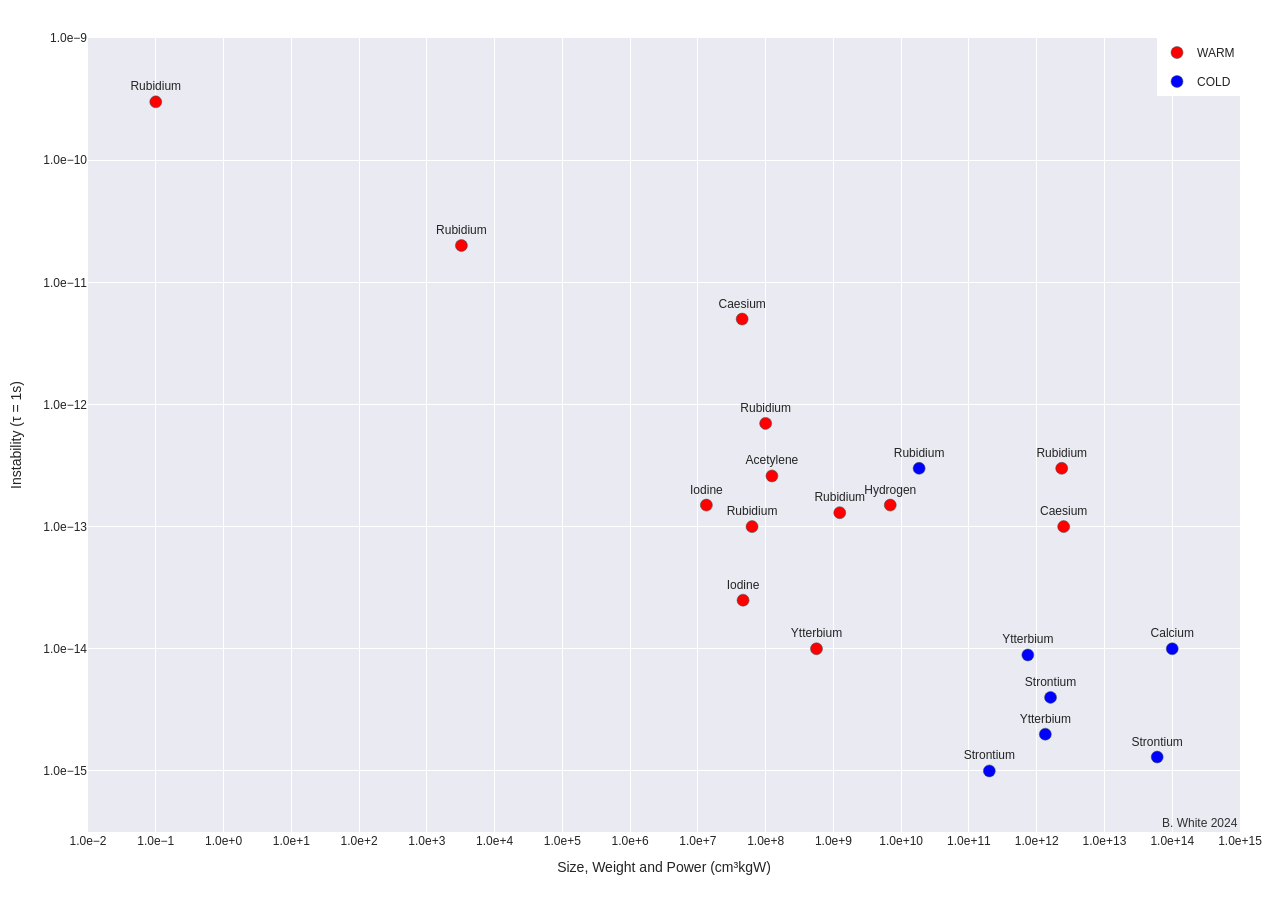
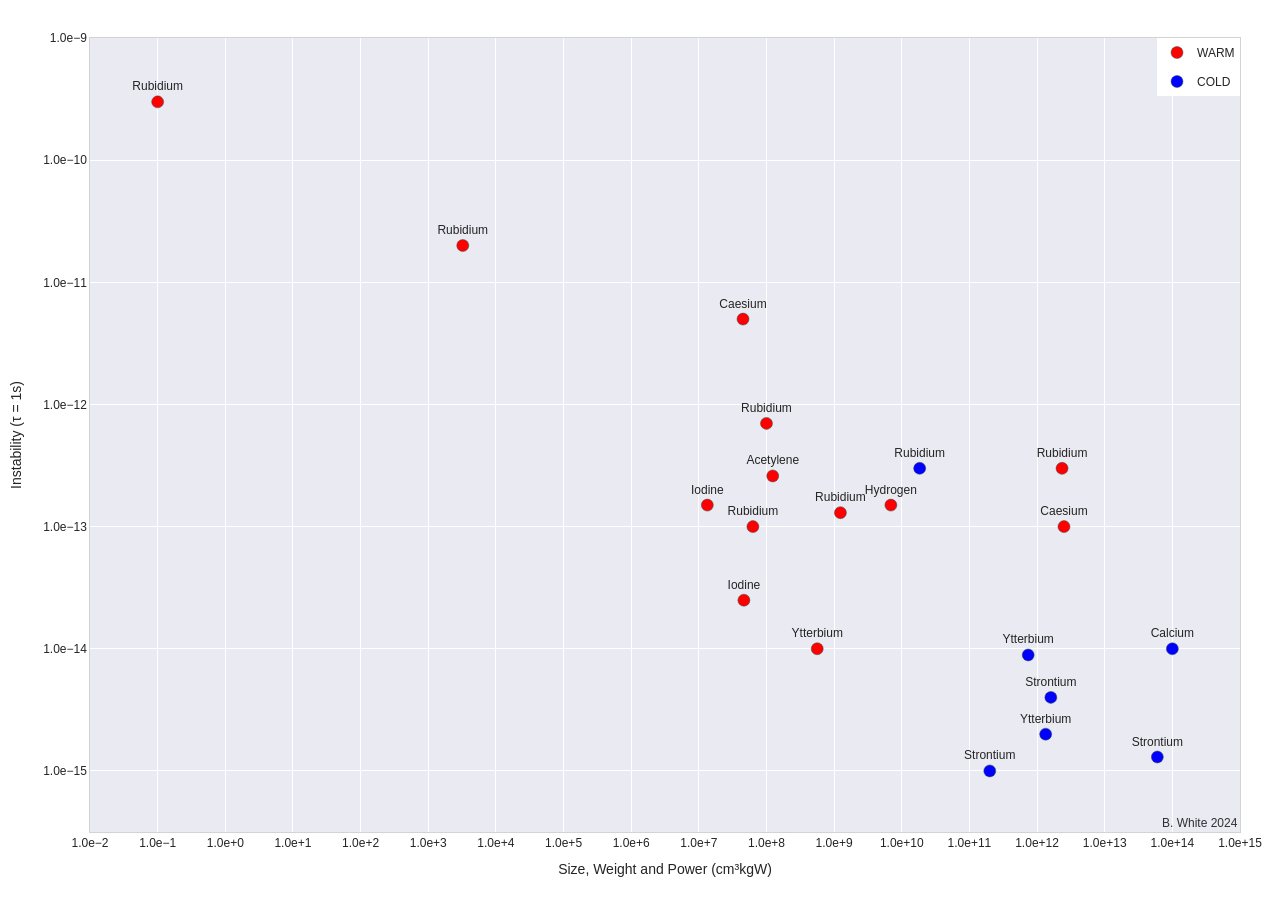
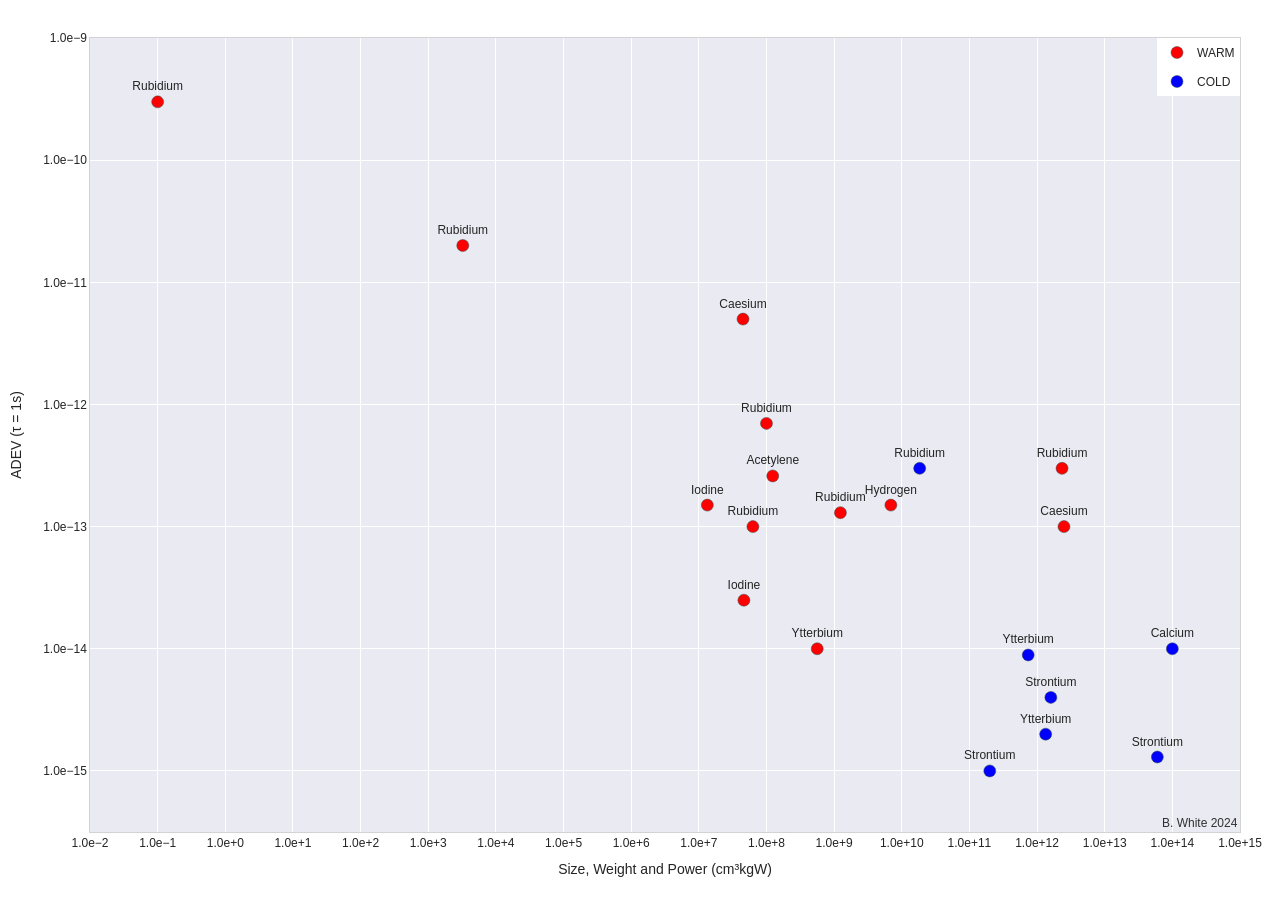
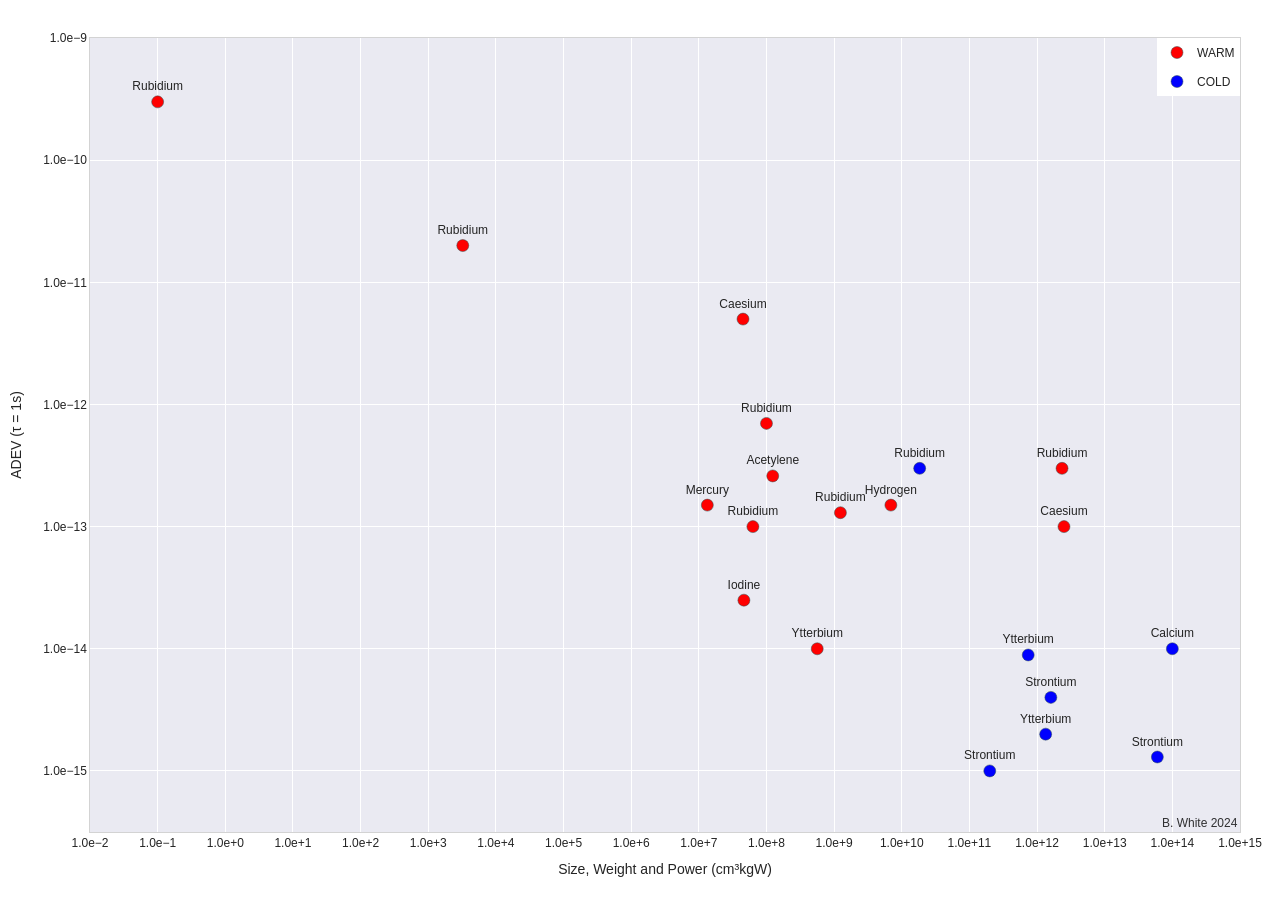
